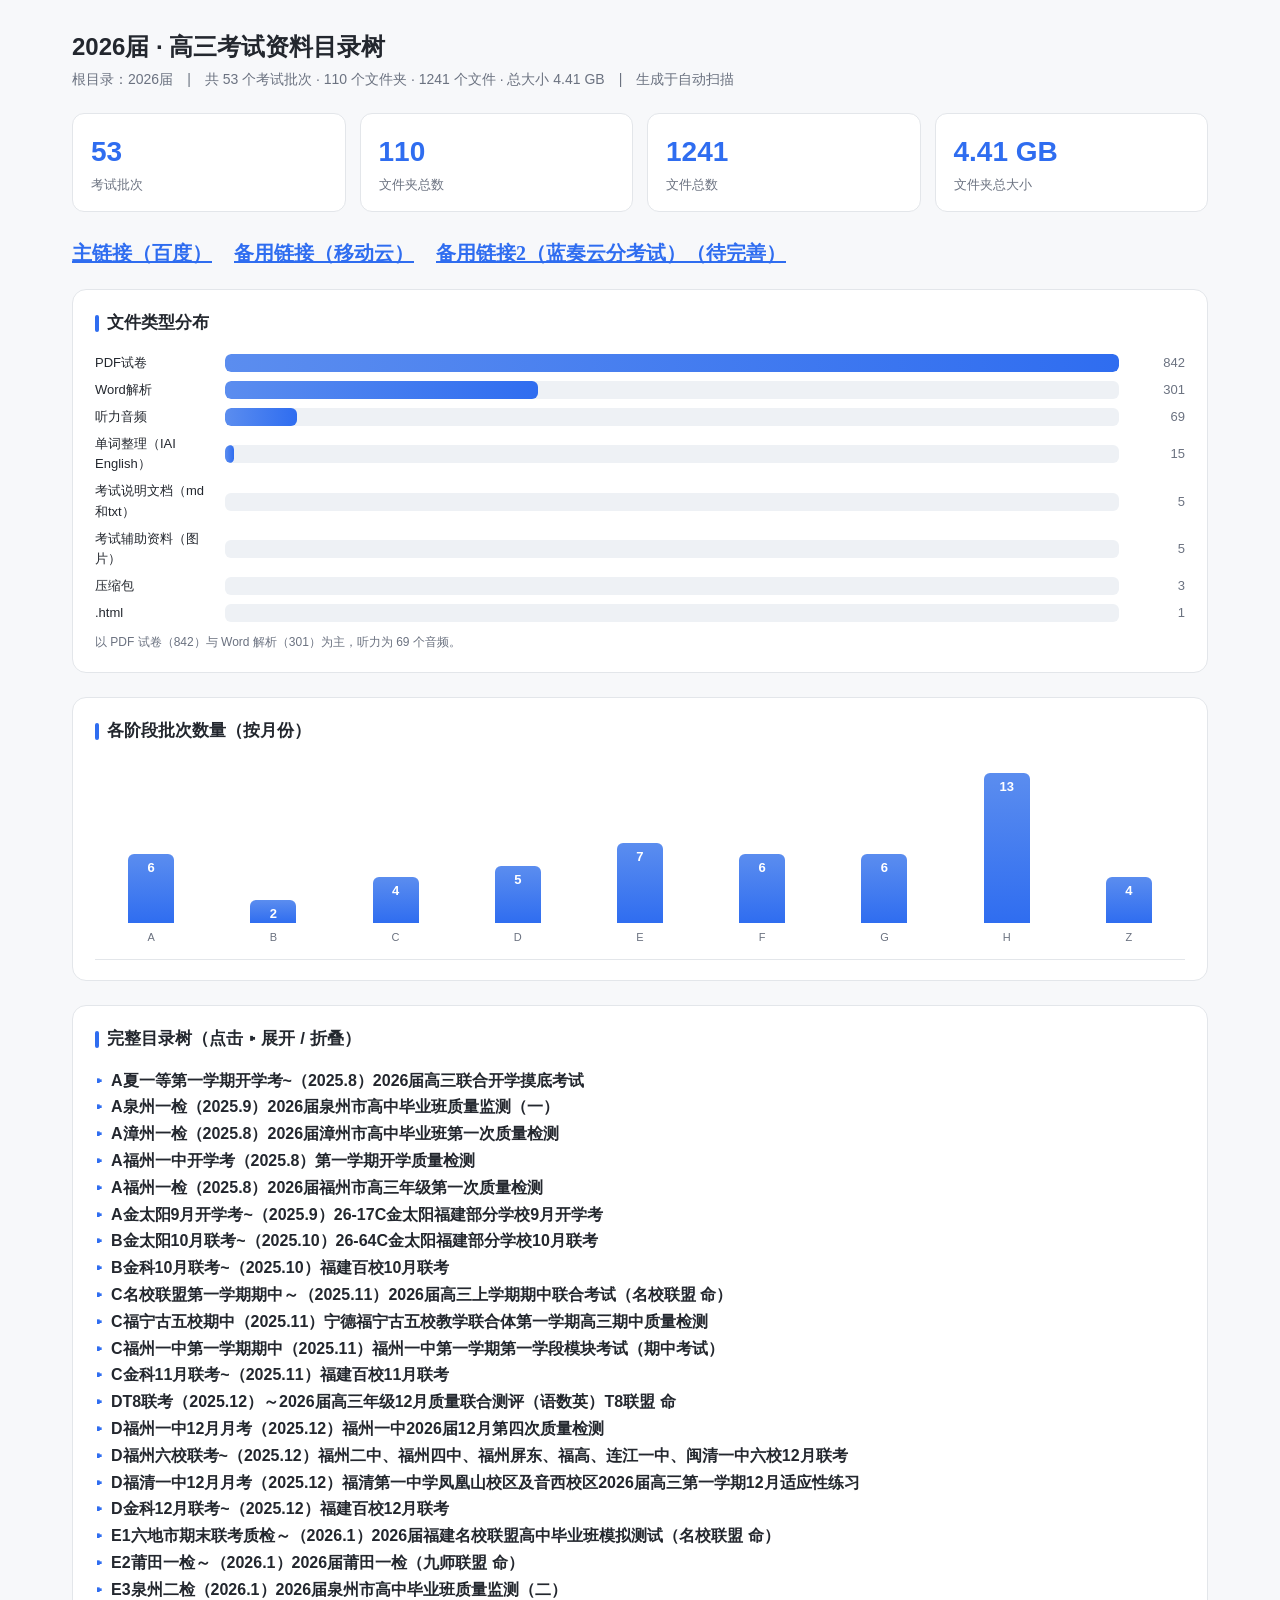
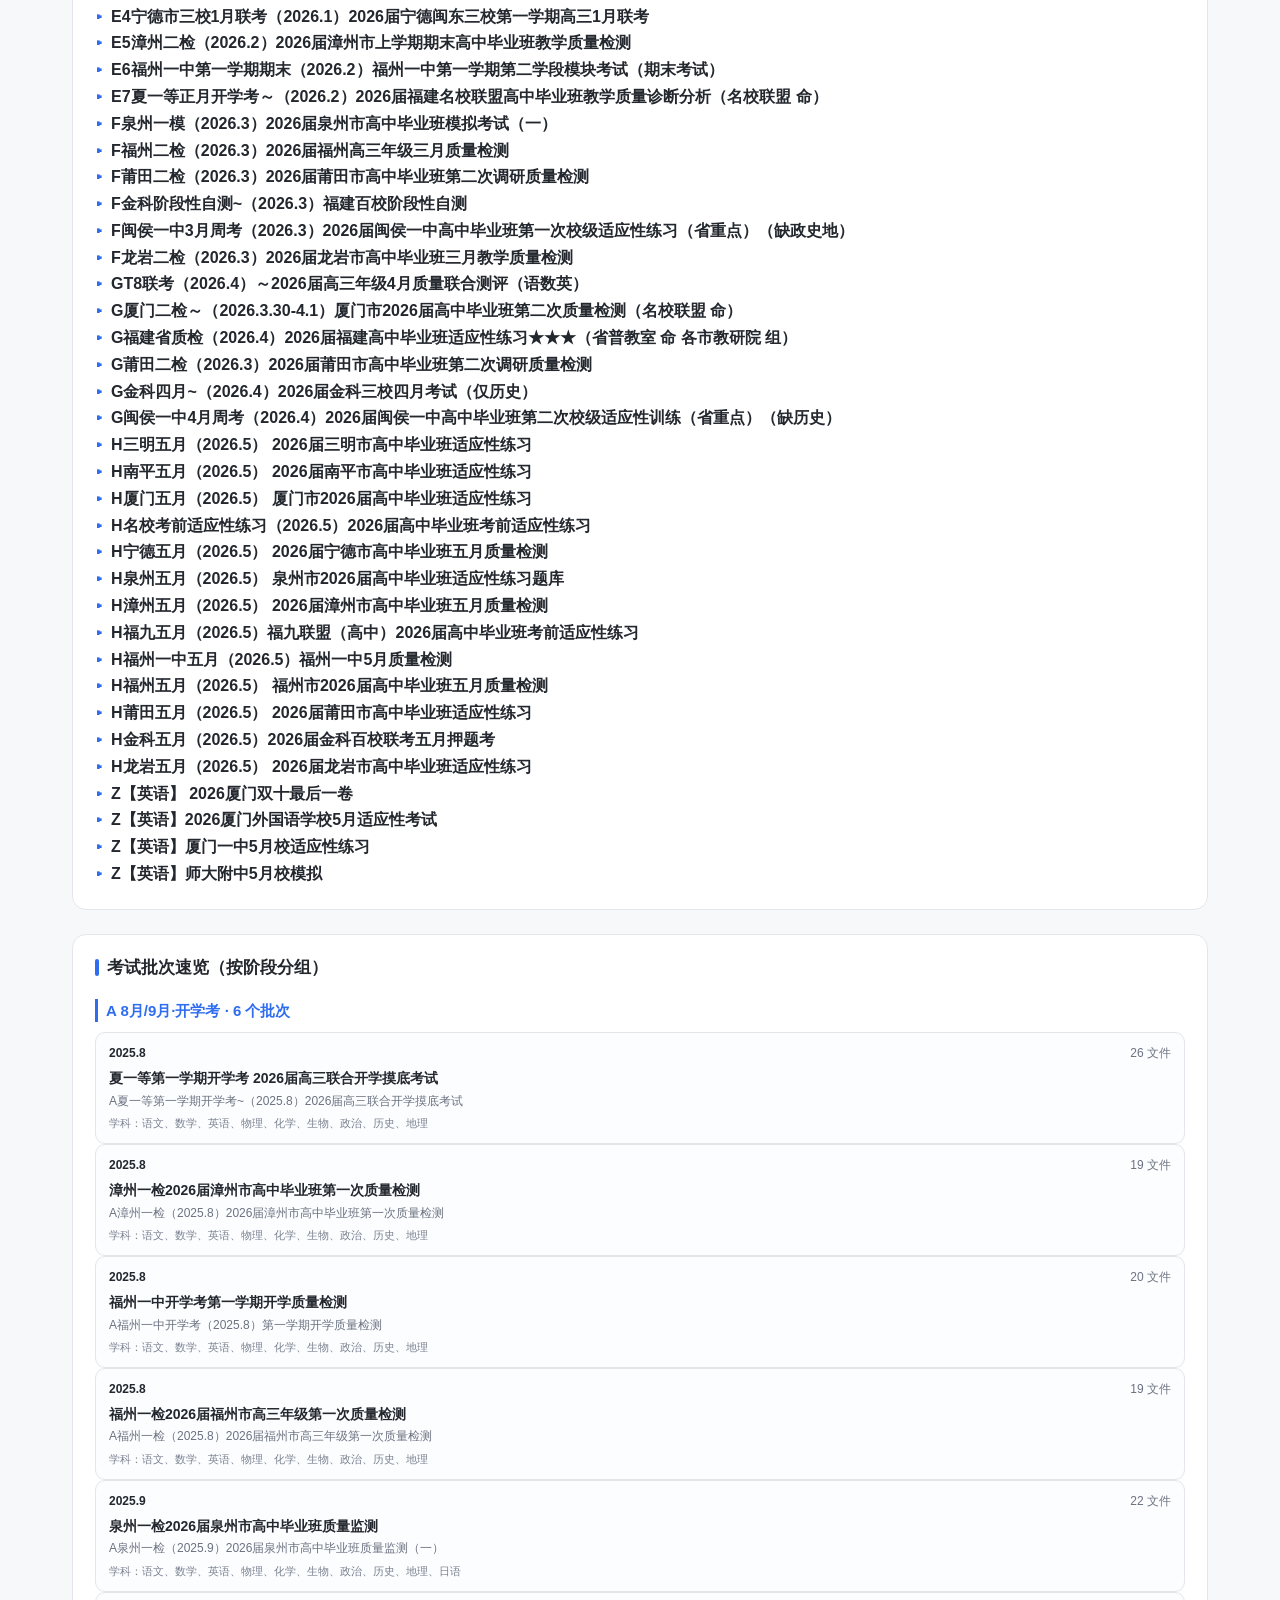
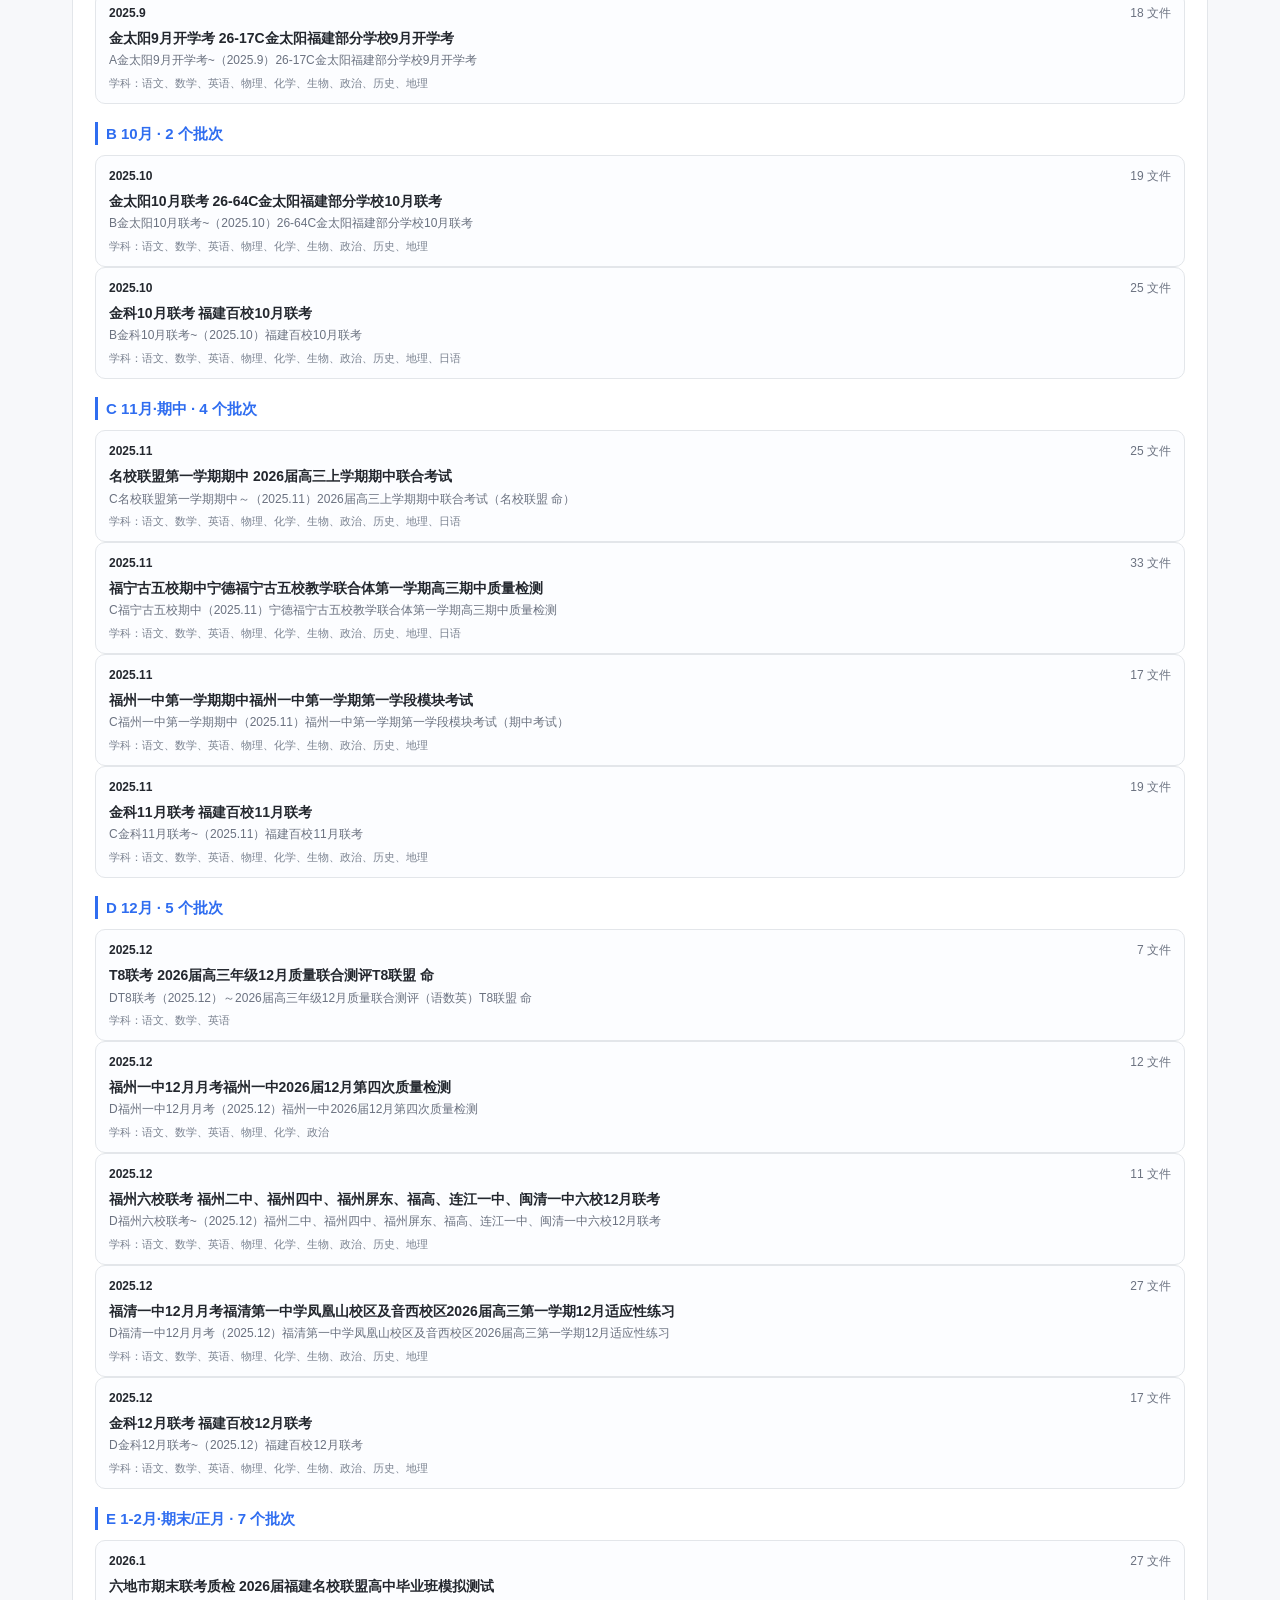
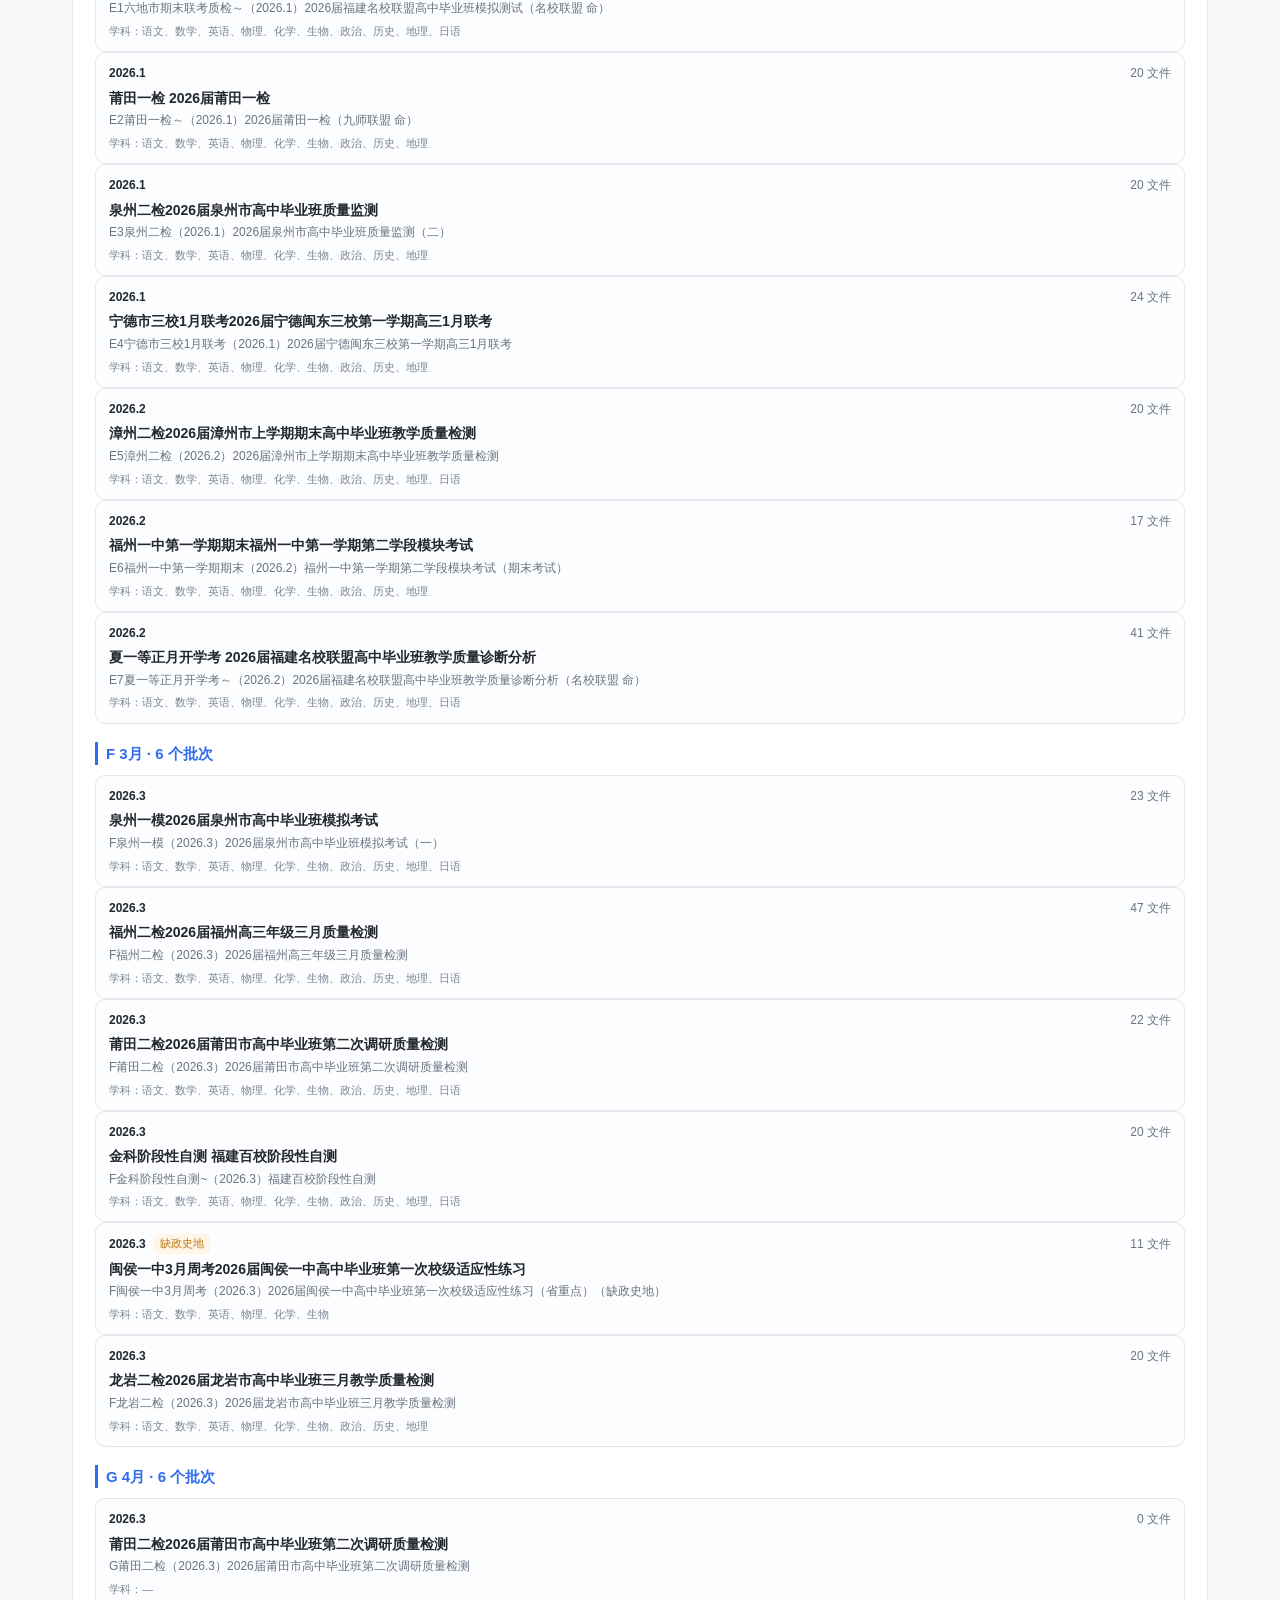
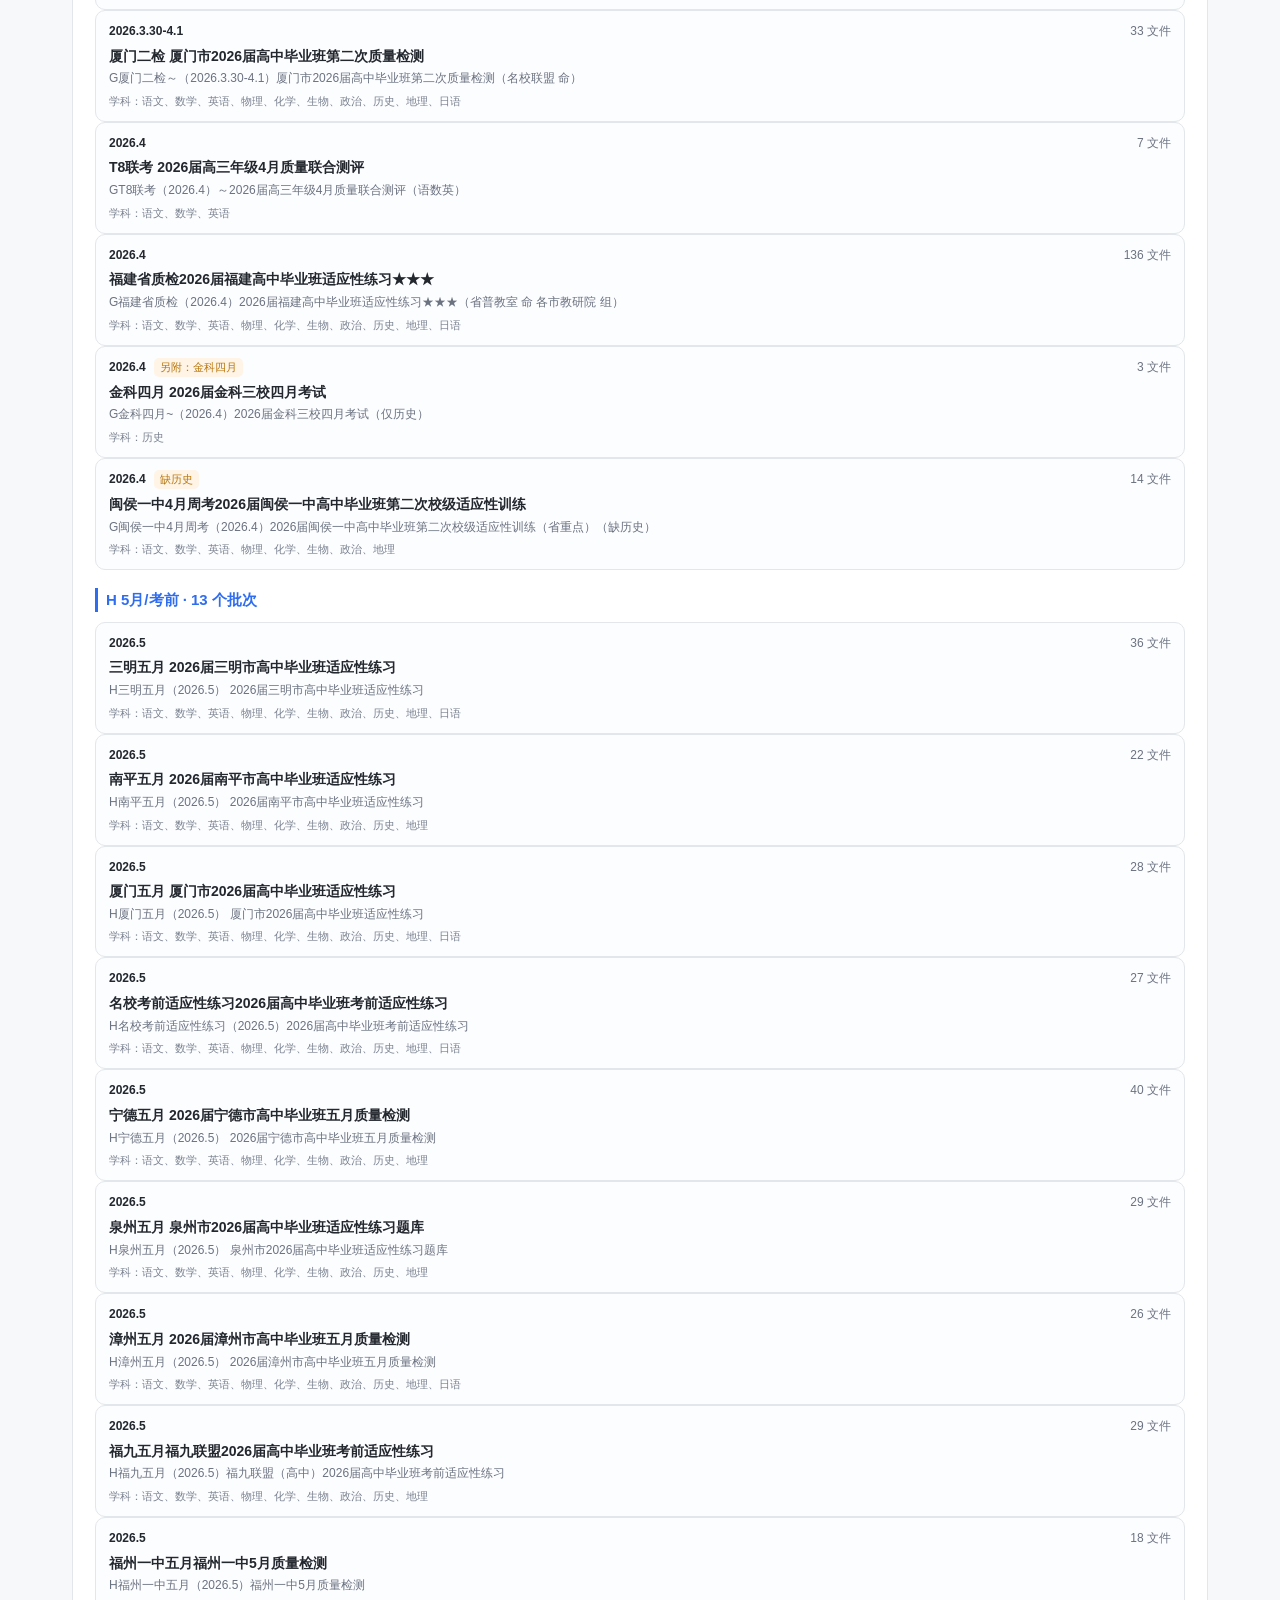
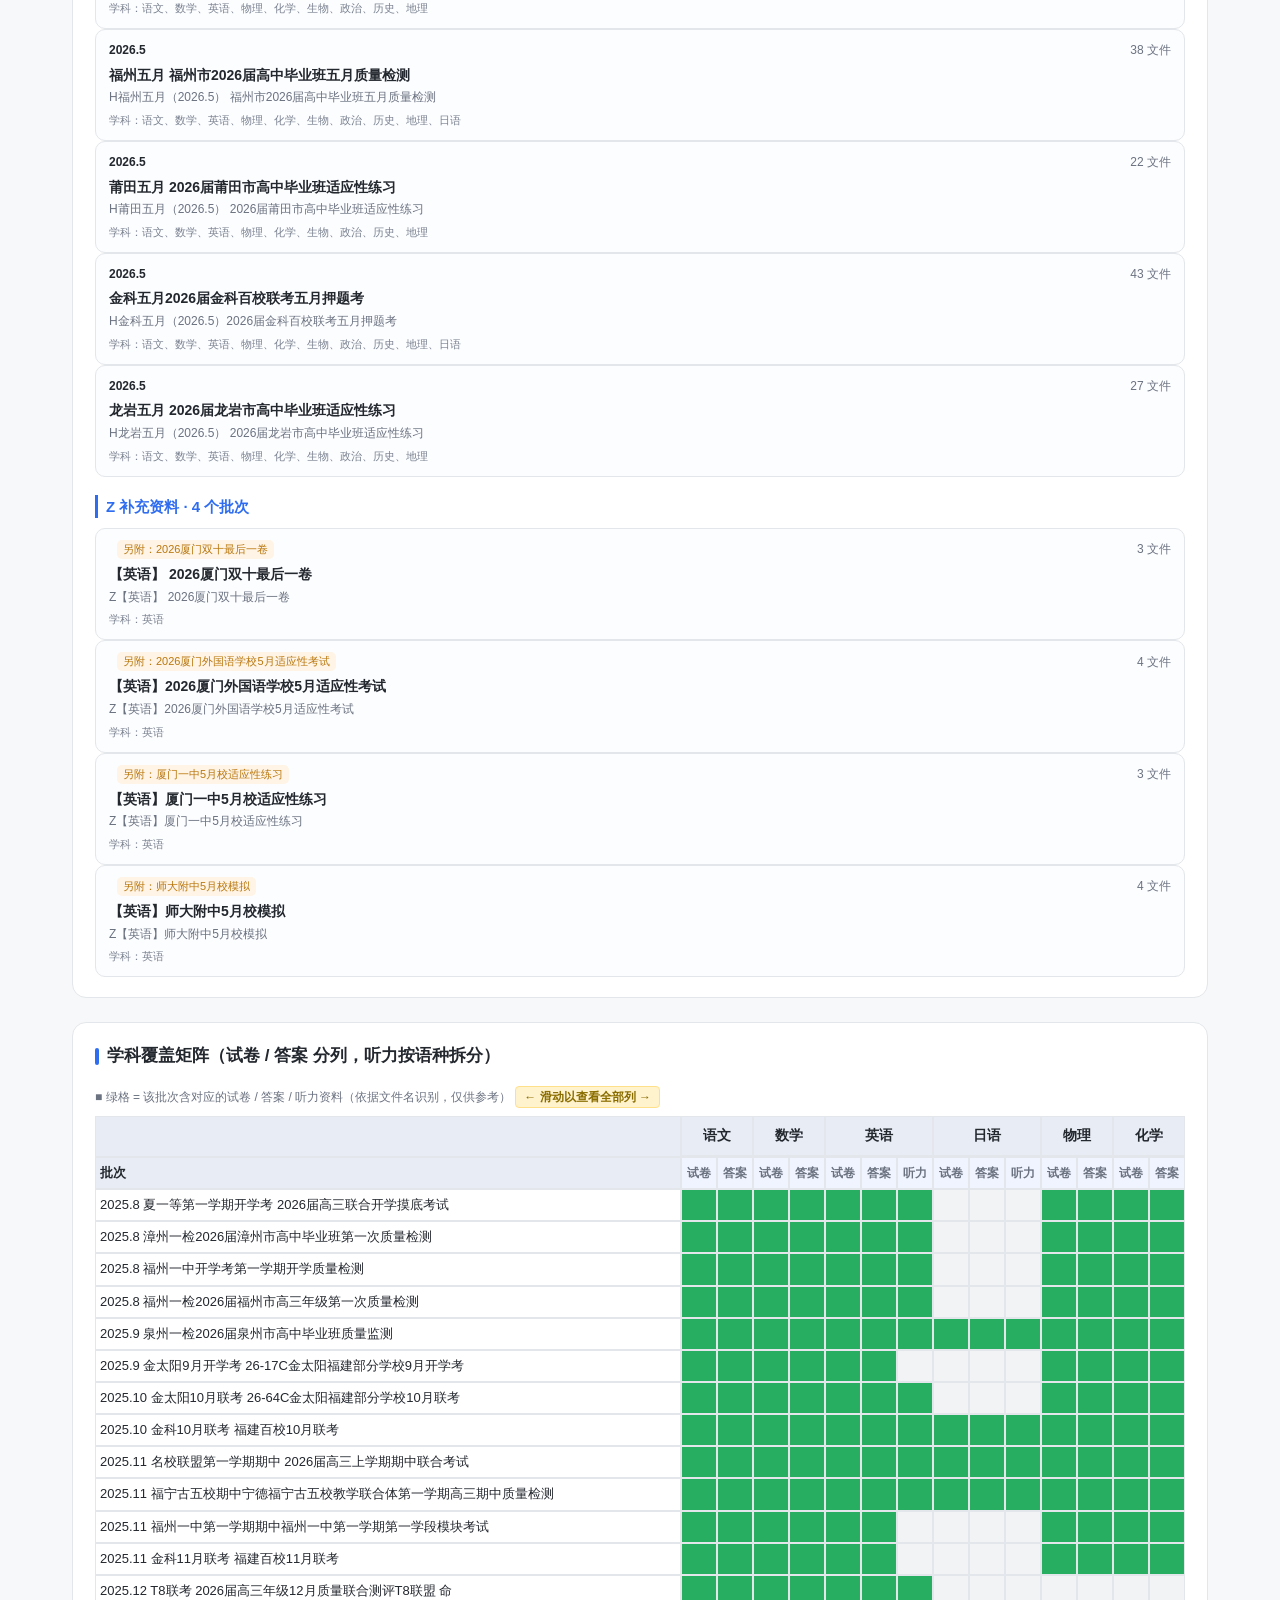
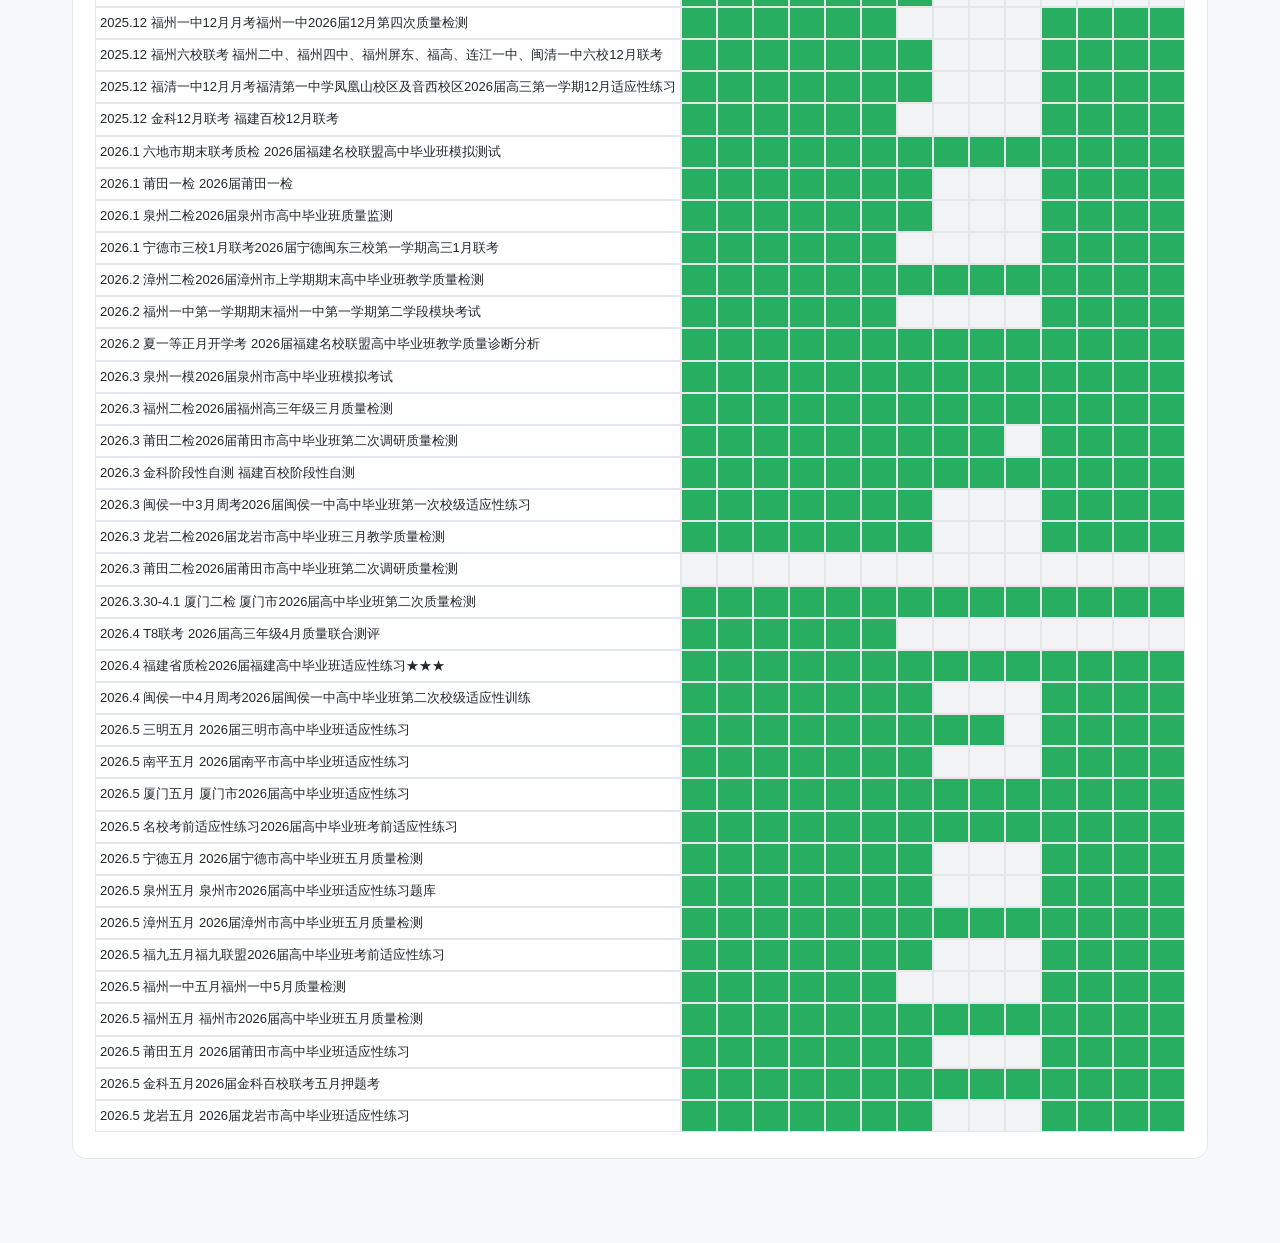
==== index.html @ 56611ae0 "Add files via upload" ====
<!DOCTYPE html><html lang="zh-CN"><head><meta charset="utf-8"><meta name="viewport" content="width=device-width, initial-scale=1"><title>2026届 考试资料目录树 · 可视化</title><style>
:root{--bg:#f7f8fa;--card:#fff;--line:#e3e6ea;--ink:#23272e;--sub:#6b7280;--accent:#2f6df0;--green:#27ae60;--gray:#d8dce1;}
*{box-sizing:border-box}
body{margin:0;font-family:-apple-system,"Segoe UI","Microsoft YaHei",sans-serif;background:var(--bg);color:var(--ink);line-height:1.55}
.wrap{max-width:1180px;margin:0 auto;padding:28px 22px 60px}
h1{font-size:24px;margin:0 0 4px}
.sub{color:var(--sub);font-size:14px;margin-bottom:22px}
.stats{display:grid;grid-template-columns:repeat(4,1fr);gap:14px;margin-bottom:26px}
.stat{background:var(--card);border:1px solid var(--line);border-radius:12px;padding:16px 18px}
.stat .n{font-size:28px;font-weight:700;color:var(--accent)}
.stat .t{color:var(--sub);font-size:13px;margin-top:2px}
.panel{background:var(--card);border:1px solid var(--line);border-radius:14px;padding:20px 22px;margin-bottom:24px}
.panel h2{font-size:17px;margin:0 0 16px;display:flex;align-items:center;gap:8px}
.panel h2::before{content:"";width:4px;height:17px;background:var(--accent);border-radius:2px}
/* 类型分布 */
.bar-row{display:grid;grid-template-columns:120px 1fr 56px;align-items:center;gap:10px;margin:7px 0;font-size:13px}
.bar-track{background:#eef1f5;border-radius:6px;height:18px;overflow:hidden}
.bar-fill{height:100%;background:linear-gradient(90deg,#5b8def,#2f6df0);border-radius:6px}
.bar-n{color:var(--sub);text-align:right}
/* 阶段柱状图 */
.bars{display:flex;align-items:flex-end;gap:18px;height:200px;padding:10px 4px 0;border-bottom:1px solid var(--line)}
.bar-col{flex:1;display:flex;flex-direction:column;align-items:center;justify-content:flex-end;height:100%}
.bar-col .b{width:60%;max-width:46px;background:linear-gradient(180deg,#5b8def,#2f6df0);border-radius:6px 6px 0 0;color:#fff;font-size:13px;font-weight:700;display:flex;align-items:flex-start;justify-content:center;padding-top:4px}
.bar-col .lab{font-size:11px;color:var(--sub);margin-top:6px;text-align:center;height:30px}
/* 目录树 */
.tree,.tree ul{list-style:none;margin:0;padding-left:18px}
.tree.root{padding-left:0}
.tree li{position:relative;margin:2px 0}
.toggle{cursor:pointer;display:inline-block;width:16px;color:var(--accent);font-weight:700;user-select:none}
.dname{cursor:pointer;font-weight:600}
.fname{color:var(--sub);font-size:13px;word-break:break-all}
.f-pdf .fname{color:#c0392b}
.f-docx .fname{color:#2f6df0}
.f-mp3 .fname,.f-m4a .fname{color:#8e44ad}
.collapsed>ul{display:none}
/* 批次卡片 */
.stage-head{font-weight:700;color:var(--accent);margin:18px 0 10px;font-size:15px;border-left:3px solid var(--accent);padding-left:8px}
.bgrid{display:grid;grid-template-columns:repeat(auto-fill,minmax(230px,1fr));gap:12px}
.bcard{border:1px solid var(--line);border-radius:10px;padding:11px 13px;background:#fcfdff}
.btop{display:flex;align-items:center;gap:8px;font-size:12px;color:var(--sub)}
.btime{font-weight:700;color:var(--ink)}
.bfiles{margin-left:auto}
.note{background:#fff4e5;color:#b9770e;padding:1px 6px;border-radius:5px;font-size:11px}
.blabel{font-weight:600;margin:5px 0 2px;font-size:14px}
/* 移动端（Android/iOS/HarmonyOS）：批次名强制两行显示，桌面端不变 */
.os-mobile .blabel{display:-webkit-box;-webkit-line-clamp:2;-webkit-box-orient:vertical;overflow:hidden;line-height:1.35;max-height:2.7em}
/* 矩阵左侧批次名列同样两行（td 保持表格布局，文字包在 span 内省略） */
.os-mobile table.matrix td.mlabel{white-space:normal}
.os-mobile table.matrix td.mlabel .mltxt{display:-webkit-box;-webkit-line-clamp:2;-webkit-box-orient:vertical;overflow:hidden;line-height:1.3;max-height:2.6em}
.bdesc{font-size:12px;color:var(--sub)}
.bsubj{font-size:11px;color:#7a8290;margin-top:5px}
/* 矩阵 */
.mtable-wrap{overflow-x:auto;padding-bottom:6px}
table.matrix{border-collapse:separate;border-spacing:0;font-size:13px;width:auto;min-width:100%}
table.matrix th,table.matrix td{border:1px solid var(--line);padding:5px 4px;text-align:center}
table.matrix th.subj-name{background:#e8ecf4;font-size:14px;font-weight:700;padding:8px 6px;border-bottom:2px solid var(--line)}
table.matrix th.sub{background:#f0f4ff;font-size:12px;padding:5px 4px;min-width:36px}
/* 左上角两行表头 + 左侧批次列均固定不滑动 */
table.matrix th.mlabel{text-align:left;white-space:nowrap;width:180px;min-width:180px;background:#e8ecf4;position:sticky;left:0;z-index:3}
table.matrix td.mlabel{text-align:left;white-space:nowrap;width:180px;min-width:180px;overflow:hidden;text-overflow:ellipsis;position:sticky;left:0;background:#fff;z-index:1;font-size:13px}
table.matrix td.on,table.matrix td.off{height:22px;min-width:30px}
td.on{background:var(--green)}
td.off{background:#f1f3f5}
.legend{font-size:12px;color:var(--sub);margin-bottom:8px}
.scroll-tip{display:inline-block;background:#fff3cd;color:#8a6d00;border:1px solid #ffe08a;border-radius:4px;padding:1px 8px;font-weight:600;margin-left:4px}
.tip{font-size:12px;color:var(--sub);margin-top:10px}
/* 网盘链接（宋体 小三=15pt） */
.dl-links{font-family:"宋体",SimSun,serif;font-size:15pt;margin:0 0 20px;display:flex;flex-wrap:wrap;gap:22px}
.dl-links a{color:var(--accent);text-decoration:underline;font-weight:600}
.dl-links a:hover{color:#1a4fc4}
@media(max-width:720px){.stats{grid-template-columns:repeat(2,1fr)}.bar-row{grid-template-columns:90px 1fr 48px}}
</style></head><body><div class="wrap"><h1>2026届 · 高三考试资料目录树</h1><div class="sub">根目录：2026届　|　共 53 个考试批次 · 110 个文件夹 · 1241 个文件 · 总大小 4.41 GB　|　生成于自动扫描</div><div class="stats"><div class="stat"><div class="n">53</div><div class="t">考试批次</div></div><div class="stat"><div class="n">110</div><div class="t">文件夹总数</div></div><div class="stat"><div class="n">1241</div><div class="t">文件总数</div></div><div class="stat"><div class="n">4.41 GB</div><div class="t">文件夹总大小</div></div></div><div class="dl-links"><a href="https://pan.baidu.com/s/1MRE5Zsq7VSMIal0HQhIwmQ?pwd=F9lm" target="_blank" rel="noopener">主链接（百度）</a><a href="https://yun.139.com/shareweb/#/w/i/2w2KT5UTBbcbb" target="_blank" rel="noopener">备用链接（移动云）</a><a href="https://docs.qq.com/sheet/DUEhTaU11ZE5heEZO" target="_blank" rel="noopener">备用链接2（蓝奏云分考试）（待完善）</a></div><div class="panel"><h2>文件类型分布</h2><div class="bar-row"><div>PDF试卷</div><div class="bar-track"><div class="bar-fill" style="width:100%"></div></div><div class="bar-n">842</div></div><div class="bar-row"><div>Word解析</div><div class="bar-track"><div class="bar-fill" style="width:35%"></div></div><div class="bar-n">301</div></div><div class="bar-row"><div>听力音频</div><div class="bar-track"><div class="bar-fill" style="width:8%"></div></div><div class="bar-n">69</div></div><div class="bar-row"><div>单词整理（IAI English）</div><div class="bar-track"><div class="bar-fill" style="width:1%"></div></div><div class="bar-n">15</div></div><div class="bar-row"><div>考试说明文档（md和txt）</div><div class="bar-track"><div class="bar-fill" style="width:0%"></div></div><div class="bar-n">5</div></div><div class="bar-row"><div>考试辅助资料（图片）</div><div class="bar-track"><div class="bar-fill" style="width:0%"></div></div><div class="bar-n">5</div></div><div class="bar-row"><div>压缩包</div><div class="bar-track"><div class="bar-fill" style="width:0%"></div></div><div class="bar-n">3</div></div><div class="bar-row"><div>.html</div><div class="bar-track"><div class="bar-fill" style="width:0%"></div></div><div class="bar-n">1</div></div><div class="tip">以 PDF 试卷（842）与 Word 解析（301）为主，听力为 69 个音频。</div></div><div class="panel"><h2>各阶段批次数量（按月份）</h2><div class="bars"><div class="bar-col"><div class="b" style="height:69px">6</div><div class="lab">A</div></div><div class="bar-col"><div class="b" style="height:23px">2</div><div class="lab">B</div></div><div class="bar-col"><div class="b" style="height:46px">4</div><div class="lab">C</div></div><div class="bar-col"><div class="b" style="height:57px">5</div><div class="lab">D</div></div><div class="bar-col"><div class="b" style="height:80px">7</div><div class="lab">E</div></div><div class="bar-col"><div class="b" style="height:69px">6</div><div class="lab">F</div></div><div class="bar-col"><div class="b" style="height:69px">6</div><div class="lab">G</div></div><div class="bar-col"><div class="b" style="height:150px">13</div><div class="lab">H</div></div><div class="bar-col"><div class="b" style="height:46px">4</div><div class="lab">Z</div></div></div></div><div class="panel"><h2>完整目录树（点击 ▸ 展开 / 折叠）</h2><ul class="tree root"><li class="dir collapsed"><span class="toggle" onclick="toggle(this)">▸</span><span class="dname" title="A夏一等第一学期开学考~（2025.8）2026届高三联合开学摸底考试">A夏一等第一学期开学考~（2025.8）2026届高三联合开学摸底考试</span><ul class="tree"><li class="file f-pdf"><span class="fname" title="化学原卷.pdf">化学原卷.pdf</span></li><li class="file f-pdf"><span class="fname" title="化学答案.pdf">化学答案.pdf</span></li><li class="file f-pdf"><span class="fname" title="历史原卷（有水印）.pdf">历史原卷（有水印）.pdf</span></li><li class="file f-pdf"><span class="fname" title="历史答案（有水印）.pdf">历史答案（有水印）.pdf</span></li><li class="file f-pdf"><span class="fname" title="地理原卷（有水印）.pdf">地理原卷（有水印）.pdf</span></li><li class="file f-pdf"><span class="fname" title="地理答案.pdf">地理答案.pdf</span></li><li class="file f-pdf"><span class="fname" title="政治原卷（转文字，有水印）.pdf">政治原卷（转文字，有水印）.pdf</span></li><li class="file f-pdf"><span class="fname" title="政治答案（有水印）.pdf">政治答案（有水印）.pdf</span></li><li class="file f-pdf"><span class="fname" title="数学原卷.pdf">数学原卷.pdf</span></li><li class="file f-pdf"><span class="fname" title="数学答案.pdf">数学答案.pdf</span></li><li class="file f-pdf"><span class="fname" title="物理原卷.pdf">物理原卷.pdf</span></li><li class="file f-pdf"><span class="fname" title="物理答案.pdf">物理答案.pdf</span></li><li class="file f-pdf"><span class="fname" title="生物原卷.pdf">生物原卷.pdf</span></li><li class="file f-pdf"><span class="fname" title="生物答案.pdf">生物答案.pdf</span></li><li class="file f-txt"><span class="fname" title="考试信息.txt">考试信息.txt</span></li><li class="file f-pdf"><span class="fname" title="英语原卷（IAI）.pdf">英语原卷（IAI）.pdf</span></li><li class="file f-mp3"><span class="fname" title="英语听力.mp3">英语听力.mp3</span></li><li class="file f-pdf"><span class="fname" title="英语答案.pdf">英语答案.pdf</span></li><li class="file f-pdf"><span class="fname" title="英语答案（IAI）.pdf">英语答案（IAI）.pdf</span></li><li class="dir collapsed"><span class="toggle" onclick="toggle(this)">▸</span><span class="dname" title="英语词汇整理（IAI）">英语词汇整理（IAI）</span><ul class="tree"><li class="file f-xlsx"><span class="fname" title="全国名校联盟2026届高三联合开学摸底考试高三英语试题_北师大.xlsx">全国名校联盟2026届高三联合开学摸底考试高三英语试题_北师大.xlsx</span></li><li class="file f-xlsx"><span class="fname" title="全国名校联盟2026届高三联合开学摸底考试高三英语试题_外研版.xlsx">全国名校联盟2026届高三联合开学摸底考试高三英语试题_外研版.xlsx</span></li><li class="file f-xlsx"><span class="fname" title="全国名校联盟2026届高三联合开学摸底考试高三英语试题_新人教.xlsx">全国名校联盟2026届高三联合开学摸底考试高三英语试题_新人教.xlsx</span></li><li class="file f-xlsx"><span class="fname" title="全国名校联盟2026届高三联合开学摸底考试高三英语试题_新课标.xlsx">全国名校联盟2026届高三联合开学摸底考试高三英语试题_新课标.xlsx</span></li><li class="file f-xlsx"><span class="fname" title="全国名校联盟2026届高三联合开学摸底考试高三英语试题_译林.xlsx">全国名校联盟2026届高三联合开学摸底考试高三英语试题_译林.xlsx</span></li></ul></li><li class="file f-pdf"><span class="fname" title="语文原卷（拍照）.pdf">语文原卷（拍照）.pdf</span></li><li class="file f-pdf"><span class="fname" title="语文答案（有水印）.pdf">语文答案（有水印）.pdf</span></li></ul></li><li class="dir collapsed"><span class="toggle" onclick="toggle(this)">▸</span><span class="dname" title="A泉州一检（2025.9）2026届泉州市高中毕业班质量监测（一）">A泉州一检（2025.9）2026届泉州市高中毕业班质量监测（一）</span><ul class="tree"><li class="file f-pdf"><span class="fname" title="（化学答案）2026届泉州市高中毕业班质量监测（一）.pdf">（化学答案）2026届泉州市高中毕业班质量监测（一）.pdf</span></li><li class="file f-pdf"><span class="fname" title="（化学试题）2026届泉州市高中毕业班质量监测（一）.pdf">（化学试题）2026届泉州市高中毕业班质量监测（一）.pdf</span></li><li class="file f-pdf"><span class="fname" title="（历史答案）2026届泉州市高中毕业班质量监测（一）.pdf">（历史答案）2026届泉州市高中毕业班质量监测（一）.pdf</span></li><li class="file f-pdf"><span class="fname" title="（历史试题）2026届泉州市高中毕业班质量监测（一）.pdf">（历史试题）2026届泉州市高中毕业班质量监测（一）.pdf</span></li><li class="file f-pdf"><span class="fname" title="（地理答案）2026届泉州市高中毕业班质量监测（一）.pdf">（地理答案）2026届泉州市高中毕业班质量监测（一）.pdf</span></li><li class="file f-pdf"><span class="fname" title="（地理试题）2026届泉州市高中毕业班质量监测（一）.pdf">（地理试题）2026届泉州市高中毕业班质量监测（一）.pdf</span></li><li class="file f-pdf"><span class="fname" title="（政治原卷）2026届泉州市高中毕业班质量监测（一）.pdf">（政治原卷）2026届泉州市高中毕业班质量监测（一）.pdf</span></li><li class="file f-pdf"><span class="fname" title="（政治答案）2026届泉州市高中毕业班质量监测（一）.pdf">（政治答案）2026届泉州市高中毕业班质量监测（一）.pdf</span></li><li class="file f-pdf"><span class="fname" title="（数学原卷）2026届泉州市高中年级质量监测（一）.pdf">（数学原卷）2026届泉州市高中年级质量监测（一）.pdf</span></li><li class="file f-pdf"><span class="fname" title="（数学答案）2026届泉州市高中毕业班质量监测（一）.pdf">（数学答案）2026届泉州市高中毕业班质量监测（一）.pdf</span></li><li class="file f-mp3"><span class="fname" title="（日语听力）2026届泉州市高中毕业班质量监测（一）.mp3">（日语听力）2026届泉州市高中毕业班质量监测（一）.mp3</span></li><li class="file f-pdf"><span class="fname" title="（日语答案）2026届泉州市高中毕业班质量监测（一）.pdf">（日语答案）2026届泉州市高中毕业班质量监测（一）.pdf</span></li><li class="file f-pdf"><span class="fname" title="（日语试题）2026届泉州市高中毕业班质量监测（一）.pdf">（日语试题）2026届泉州市高中毕业班质量监测（一）.pdf</span></li><li class="file f-pdf"><span class="fname" title="（物理原卷）2026届泉州市高中毕业班质量监测（一）.pdf">（物理原卷）2026届泉州市高中毕业班质量监测（一）.pdf</span></li><li class="file f-pdf"><span class="fname" title="（物理答案）2026届泉州市高中毕业班质量监测（一）.pdf">（物理答案）2026届泉州市高中毕业班质量监测（一）.pdf</span></li><li class="file f-pdf"><span class="fname" title="（生物答案）2026届泉州市高中毕业班质量监测（一）.pdf">（生物答案）2026届泉州市高中毕业班质量监测（一）.pdf</span></li><li class="file f-pdf"><span class="fname" title="（生物试题）2026届泉州市高中毕业班质量监测（一）.pdf">（生物试题）2026届泉州市高中毕业班质量监测（一）.pdf</span></li><li class="file f-pdf"><span class="fname" title="（英语原卷）2026届泉州市高中毕业班质量监测（一）.pdf">（英语原卷）2026届泉州市高中毕业班质量监测（一）.pdf</span></li><li class="file f-mp3"><span class="fname" title="（英语听力）2026届泉州市高中毕业班质量监测（一）.mp3">（英语听力）2026届泉州市高中毕业班质量监测（一）.mp3</span></li><li class="file f-pdf"><span class="fname" title="（英语答案）2026届泉州市高中毕业班质量监测（一）.pdf">（英语答案）2026届泉州市高中毕业班质量监测（一）.pdf</span></li><li class="file f-pdf"><span class="fname" title="（语文原卷）2026届泉州市高中毕业班质量监测（一）.pdf">（语文原卷）2026届泉州市高中毕业班质量监测（一）.pdf</span></li><li class="file f-pdf"><span class="fname" title="（语文答案）2026届泉州市高中毕业班质量监测（一）.pdf">（语文答案）2026届泉州市高中毕业班质量监测（一）.pdf</span></li></ul></li><li class="dir collapsed"><span class="toggle" onclick="toggle(this)">▸</span><span class="dname" title="A漳州一检（2025.8）2026届漳州市高中毕业班第一次质量检测">A漳州一检（2025.8）2026届漳州市高中毕业班第一次质量检测</span><ul class="tree"><li class="dir collapsed"><span class="toggle" onclick="toggle(this)">▸</span><span class="dname" title="化学试题答案 福建省漳州市2025-2026学年高三上学期第一次教学质量检测">化学试题答案 福建省漳州市2025-2026学年高三上学期第一次教学质量检测</span><ul class="tree"><li class="file f-pdf"><span class="fname" title="2026届福建省漳州市高三上学期第一次质检（开学）化学试题.pdf">2026届福建省漳州市高三上学期第一次质检（开学）化学试题.pdf</span></li><li class="file f-pdf"><span class="fname" title="化学参考答案.pdf">化学参考答案.pdf</span></li></ul></li><li class="dir collapsed"><span class="toggle" onclick="toggle(this)">▸</span><span class="dname" title="历史试题答案福建省漳州市2025-2026学年高三上学期第一次教学质量检测">历史试题答案福建省漳州市2025-2026学年高三上学期第一次教学质量检测</span><ul class="tree"><li class="file f-pdf"><span class="fname" title="福建省漳州市2025-2026学年高三上学期第一次教学质量检测历史试题.pdf">福建省漳州市2025-2026学年高三上学期第一次教学质量检测历史试题.pdf</span></li><li class="file f-docx"><span class="fname" title="福建省漳州市2025-2026学年高三上学期第一次教学质量检测历史试题参考答案.docx">福建省漳州市2025-2026学年高三上学期第一次教学质量检测历史试题参考答案.docx</span></li></ul></li><li class="dir collapsed"><span class="toggle" onclick="toggle(this)">▸</span><span class="dname" title="地理试题答案 福建省漳州市2025-2026学年高三上学期第一次质检（开学）">地理试题答案 福建省漳州市2025-2026学年高三上学期第一次质检（开学）</span><ul class="tree"><li class="file f-pdf"><span class="fname" title="2026届福建省漳州市高三上学期第一次质检（开学）地理试题.pdf">2026届福建省漳州市高三上学期第一次质检（开学）地理试题.pdf</span></li><li class="file f-docx"><span class="fname" title="地理答案福建漳州市高三毕业班8月开学质量检测.docx">地理答案福建漳州市高三毕业班8月开学质量检测.docx</span></li></ul></li><li class="dir collapsed"><span class="toggle" onclick="toggle(this)">▸</span><span class="dname" title="政治试题答案福建省漳州市2025-2026学年高三上学期第一次教学质量检测">政治试题答案福建省漳州市2025-2026学年高三上学期第一次教学质量检测</span><ul class="tree"><li class="file f-docx"><span class="fname" title="漳州一检思想政治参考答案.docx">漳州一检思想政治参考答案.docx</span></li><li class="file f-pdf"><span class="fname" title="漳州一检政治参考答案.pdf">漳州一检政治参考答案.pdf</span></li><li class="file f-docx"><span class="fname" title="福建省漳州市2025-2026学年高三上学期第一次教学质量检测政治试题.docx">福建省漳州市2025-2026学年高三上学期第一次教学质量检测政治试题.docx</span></li></ul></li><li class="file f-pdf"><span class="fname" title="数学试题答案福建省漳州市2026届高三第一次教学质量检测.pdf">数学试题答案福建省漳州市2026届高三第一次教学质量检测.pdf</span></li><li class="dir collapsed"><span class="toggle" onclick="toggle(this)">▸</span><span class="dname" title="物理试题答案">物理试题答案</span><ul class="tree"><li class="file f-pdf"><span class="fname" title="物理答案-2026届漳州一检.pdf">物理答案-2026届漳州一检.pdf</span></li><li class="file f-pdf"><span class="fname" title="物理试题2026届福建省漳州市高三上学期毕业班第一次教学质量检测.pdf">物理试题2026届福建省漳州市高三上学期毕业班第一次教学质量检测.pdf</span></li></ul></li><li class="dir collapsed"><span class="toggle" onclick="toggle(this)">▸</span><span class="dname" title="生物试题答案 2026届漳州市高三第一次教学质量检测">生物试题答案 2026届漳州市高三第一次教学质量检测</span><ul class="tree"><li class="file f-pdf"><span class="fname" title="漳州一检生物参考答案.pdf">漳州一检生物参考答案.pdf</span></li><li class="file f-pdf"><span class="fname" title="福建省漳州市2025-2026学年高三上学期第一次教学质量检测生物试题.pdf">福建省漳州市2025-2026学年高三上学期第一次教学质量检测生物试题.pdf</span></li></ul></li><li class="dir collapsed"><span class="toggle" onclick="toggle(this)">▸</span><span class="dname" title="英语听力试题答案 2026届漳州市高三第一次教学质量检测">英语听力试题答案 2026届漳州市高三第一次教学质量检测</span><ul class="tree"><li class="file f-pdf"><span class="fname" title="漳州市2026届一质检英语参考答案.pdf">漳州市2026届一质检英语参考答案.pdf</span></li><li class="file f-mp3"><span class="fname" title="漳州市2026届高三毕业班第一次质量检测英语听力.mp3">漳州市2026届高三毕业班第一次质量检测英语听力.mp3</span></li><li class="file f-pdf"><span class="fname" title="福建省漳州市2025-2026学年高三上学期第一次教学质量检测英语试题.pdf">福建省漳州市2025-2026学年高三上学期第一次教学质量检测英语试题.pdf</span></li></ul></li><li class="dir collapsed"><span class="toggle" onclick="toggle(this)">▸</span><span class="dname" title="语文试题答案福建省漳州市2025-2026学年高三上学期第一次教学质量检测">语文试题答案福建省漳州市2025-2026学年高三上学期第一次教学质量检测</span><ul class="tree"><li class="file f-pdf"><span class="fname" title="2026届福建省漳州市高中毕业班第一次教学质量检测语文试题.pdf">2026届福建省漳州市高中毕业班第一次教学质量检测语文试题.pdf</span></li><li class="file f-docx"><span class="fname" title="2026届福建省漳州市高中毕业班第一次教学质量检测语文试题参考答案.docx">2026届福建省漳州市高中毕业班第一次教学质量检测语文试题参考答案.docx</span></li></ul></li></ul></li><li class="dir collapsed"><span class="toggle" onclick="toggle(this)">▸</span><span class="dname" title="A福州一中开学考（2025.8）第一学期开学质量检测">A福州一中开学考（2025.8）第一学期开学质量检测</span><ul class="tree"><li class="file f-docx"><span class="fname" title="化学试卷（原卷版）福州第一中学2026届高三上学期开学质量检测.docx">化学试卷（原卷版）福州第一中学2026届高三上学期开学质量检测.docx</span></li><li class="file f-docx"><span class="fname" title="化学试卷（解析版）福州第一中学2026届高三上学期开学质量检测.docx">化学试卷（解析版）福州第一中学2026届高三上学期开学质量检测.docx</span></li><li class="file f-docx"><span class="fname" title="历史试题（原卷版）福州第一中学2026届高三上学期开学质量检测.docx">历史试题（原卷版）福州第一中学2026届高三上学期开学质量检测.docx</span></li><li class="file f-docx"><span class="fname" title="历史试题（解析版）福州第一中学2026届高三上学期开学质量检测.docx">历史试题（解析版）福州第一中学2026届高三上学期开学质量检测.docx</span></li><li class="file f-docx"><span class="fname" title="地理试题（原卷版）福州第一中学2026届高三上学期开学质量检测.docx">地理试题（原卷版）福州第一中学2026届高三上学期开学质量检测.docx</span></li><li class="file f-docx"><span class="fname" title="地理试题（解析版）福州第一中学2026届高三上学期开学质量检测.docx">地理试题（解析版）福州第一中学2026届高三上学期开学质量检测.docx</span></li><li class="file f-docx"><span class="fname" title="政治试题（原卷版）福州第一中学2026届高三上学期开学质量检测.docx">政治试题（原卷版）福州第一中学2026届高三上学期开学质量检测.docx</span></li><li class="file f-docx"><span class="fname" title="政治试题（解析版）福州第一中学2026届高三上学期开学质量检测.docx">政治试题（解析版）福州第一中学2026届高三上学期开学质量检测.docx</span></li><li class="file f-docx"><span class="fname" title="数学试题（原卷版）福州第一中学2026届高三上学期开学质量检测.docx">数学试题（原卷版）福州第一中学2026届高三上学期开学质量检测.docx</span></li><li class="file f-docx"><span class="fname" title="数学试题（解析版）福州第一中学2026届高三上学期开学质量检测.docx">数学试题（解析版）福州第一中学2026届高三上学期开学质量检测.docx</span></li><li class="file f-docx"><span class="fname" title="物理试卷（原卷版）福州第一中学2026届高三上学期开学质量检测.docx">物理试卷（原卷版）福州第一中学2026届高三上学期开学质量检测.docx</span></li><li class="file f-docx"><span class="fname" title="物理试卷（解析版）福州第一中学2026届高三上学期开学质量检测.docx">物理试卷（解析版）福州第一中学2026届高三上学期开学质量检测.docx</span></li><li class="file f-docx"><span class="fname" title="生物试题（原卷版）福州第一中学2026届高三上学期开学质量检测.docx">生物试题（原卷版）福州第一中学2026届高三上学期开学质量检测.docx</span></li><li class="file f-docx"><span class="fname" title="生物试题（解析版）福州第一中学2026届高三上学期开学质量检测.docx">生物试题（解析版）福州第一中学2026届高三上学期开学质量检测.docx</span></li><li class="file f-docx"><span class="fname" title="英语听力原文福州第一中学2026届高三上学期开学质量检测.docx">英语听力原文福州第一中学2026届高三上学期开学质量检测.docx</span></li><li class="file f-mp3"><span class="fname" title="英语听力福州市第一中学2026届高三第一学期开学质量检测.mp3">英语听力福州市第一中学2026届高三第一学期开学质量检测.mp3</span></li><li class="file f-docx"><span class="fname" title="英语试题（原卷版）福州第一中学2026届高三上学期开学质量检测.docx">英语试题（原卷版）福州第一中学2026届高三上学期开学质量检测.docx</span></li><li class="file f-docx"><span class="fname" title="英语试题（解析版）福州第一中学2026届高三上学期开学质量检测.docx">英语试题（解析版）福州第一中学2026届高三上学期开学质量检测.docx</span></li><li class="file f-docx"><span class="fname" title="语文试题（原卷版）福州第一中学2026届高三上学期开学质量检测.docx">语文试题（原卷版）福州第一中学2026届高三上学期开学质量检测.docx</span></li><li class="file f-docx"><span class="fname" title="语文试题（解析版）福州第一中学2026届高三上学期开学质量检测.docx">语文试题（解析版）福州第一中学2026届高三上学期开学质量检测.docx</span></li></ul></li><li class="dir collapsed"><span class="toggle" onclick="toggle(this)">▸</span><span class="dname" title="A福州一检（2025.8）2026届福州市高三年级第一次质量检测">A福州一检（2025.8）2026届福州市高三年级第一次质量检测</span><ul class="tree"><li class="file f-pdf"><span class="fname" title="（化学原卷）2025-2026学年福州市高三年级第一次质量检测.pdf">（化学原卷）2025-2026学年福州市高三年级第一次质量检测.pdf</span></li><li class="file f-pdf"><span class="fname" title="（化学答案）2025-2026学年福州市高三年级第一次质量检测.pdf">（化学答案）2025-2026学年福州市高三年级第一次质量检测.pdf</span></li><li class="file f-pdf"><span class="fname" title="（历史原卷）2025-2026学年福州市高三年级第一次质量检测.pdf">（历史原卷）2025-2026学年福州市高三年级第一次质量检测.pdf</span></li><li class="file f-pdf"><span class="fname" title="（历史答案）2025-2026学年福州市高三年级第一次质量检测.pdf">（历史答案）2025-2026学年福州市高三年级第一次质量检测.pdf</span></li><li class="file f-pdf"><span class="fname" title="（地理原卷）2025-2026学年福州市高三年级第一次质量检测.pdf">（地理原卷）2025-2026学年福州市高三年级第一次质量检测.pdf</span></li><li class="file f-docx"><span class="fname" title="（地理答案）2025-2026学年福州市高三年级第一次质量检测.docx">（地理答案）2025-2026学年福州市高三年级第一次质量检测.docx</span></li><li class="file f-pdf"><span class="fname" title="（思想政治原卷）2025-2026学年福州市高三年级第一次质量检测.pdf">（思想政治原卷）2025-2026学年福州市高三年级第一次质量检测.pdf</span></li><li class="file f-pdf"><span class="fname" title="（思想政治答案）2025-2026学年福州市高三年级第一次质量检测.pdf">（思想政治答案）2025-2026学年福州市高三年级第一次质量检测.pdf</span></li><li class="file f-pdf"><span class="fname" title="（数学原卷）2025-2026学年福州市高三年级第一次质量检测.pdf">（数学原卷）2025-2026学年福州市高三年级第一次质量检测.pdf</span></li><li class="file f-pdf"><span class="fname" title="（数学答案）2025-2026学年福州市高三年级第一次质量检测 .pdf">（数学答案）2025-2026学年福州市高三年级第一次质量检测 .pdf</span></li><li class="file f-pdf"><span class="fname" title="（物理原卷）2025-2026学年福州市高三年级第一次质量检测.pdf">（物理原卷）2025-2026学年福州市高三年级第一次质量检测.pdf</span></li><li class="file f-pdf"><span class="fname" title="（物理答案）2025-2026学年福州市高三年级第一次质量检测.pdf">（物理答案）2025-2026学年福州市高三年级第一次质量检测.pdf</span></li><li class="file f-pdf"><span class="fname" title="（生物原卷）2025-2026学年福州市高三年级第一次质量检测.pdf">（生物原卷）2025-2026学年福州市高三年级第一次质量检测.pdf</span></li><li class="file f-docx"><span class="fname" title="（生物答案）2025-2026学年福州市高三年级第一次质量检测.docx">（生物答案）2025-2026学年福州市高三年级第一次质量检测.docx</span></li><li class="file f-pdf"><span class="fname" title="（英语原卷）PDF_2025-2026福州市高三年级第一次质量检测.pdf">（英语原卷）PDF_2025-2026福州市高三年级第一次质量检测.pdf</span></li><li class="file f-mp3"><span class="fname" title="（英语听力）2025-2026学年福州市高三年级第一次质量检测.mp3">（英语听力）2025-2026学年福州市高三年级第一次质量检测.mp3</span></li><li class="file f-docx"><span class="fname" title="（英语答案）2025-2026学年福州市高三年级第一次质量检测.docx">（英语答案）2025-2026学年福州市高三年级第一次质量检测.docx</span></li><li class="file f-pdf"><span class="fname" title="（语文原卷）2025-2026学年福州市高三年级第一次质量检测.pdf">（语文原卷）2025-2026学年福州市高三年级第一次质量检测.pdf</span></li><li class="file f-pdf"><span class="fname" title="（语文答案）2025-2026学年福州市高三年级第一次质量检测.pdf">（语文答案）2025-2026学年福州市高三年级第一次质量检测.pdf</span></li></ul></li><li class="dir collapsed"><span class="toggle" onclick="toggle(this)">▸</span><span class="dname" title="A金太阳9月开学考~（2025.9）26-17C金太阳福建部分学校9月开学考">A金太阳9月开学考~（2025.9）26-17C金太阳福建部分学校9月开学考</span><ul class="tree"><li class="file f-pdf"><span class="fname" title="福建省金太阳2026届高三9月开学联考（26-17C）化学.pdf">福建省金太阳2026届高三9月开学联考（26-17C）化学.pdf</span></li><li class="file f-pdf"><span class="fname" title="福建省金太阳2026届高三9月开学联考（26-17C）化学答案.pdf">福建省金太阳2026届高三9月开学联考（26-17C）化学答案.pdf</span></li><li class="file f-pdf"><span class="fname" title="福建省金太阳2026届高三9月开学联考（26-17C）历史.pdf">福建省金太阳2026届高三9月开学联考（26-17C）历史.pdf</span></li><li class="file f-pdf"><span class="fname" title="福建省金太阳2026届高三9月开学联考（26-17C）历史答案.pdf">福建省金太阳2026届高三9月开学联考（26-17C）历史答案.pdf</span></li><li class="file f-pdf"><span class="fname" title="福建省金太阳2026届高三9月开学联考（26-17C）地理.pdf">福建省金太阳2026届高三9月开学联考（26-17C）地理.pdf</span></li><li class="file f-pdf"><span class="fname" title="福建省金太阳2026届高三9月开学联考（26-17C）地理答案.pdf">福建省金太阳2026届高三9月开学联考（26-17C）地理答案.pdf</span></li><li class="file f-pdf"><span class="fname" title="福建省金太阳2026届高三9月开学联考（26-17C）政治.pdf">福建省金太阳2026届高三9月开学联考（26-17C）政治.pdf</span></li><li class="file f-pdf"><span class="fname" title="福建省金太阳2026届高三9月开学联考（26-17C）政治答案.pdf">福建省金太阳2026届高三9月开学联考（26-17C）政治答案.pdf</span></li><li class="file f-pdf"><span class="fname" title="福建省金太阳2026届高三9月开学联考（26-17C）数学.pdf">福建省金太阳2026届高三9月开学联考（26-17C）数学.pdf</span></li><li class="file f-pdf"><span class="fname" title="福建省金太阳2026届高三9月开学联考（26-17C）数学答案.pdf">福建省金太阳2026届高三9月开学联考（26-17C）数学答案.pdf</span></li><li class="file f-pdf"><span class="fname" title="福建省金太阳2026届高三9月开学联考（26-17C）物理.pdf">福建省金太阳2026届高三9月开学联考（26-17C）物理.pdf</span></li><li class="file f-pdf"><span class="fname" title="福建省金太阳2026届高三9月开学联考（26-17C）物理答案.pdf">福建省金太阳2026届高三9月开学联考（26-17C）物理答案.pdf</span></li><li class="file f-pdf"><span class="fname" title="福建省金太阳2026届高三9月开学联考（26-17C）生物.pdf">福建省金太阳2026届高三9月开学联考（26-17C）生物.pdf</span></li><li class="file f-pdf"><span class="fname" title="福建省金太阳2026届高三9月开学联考（26-17C）生物答案.pdf">福建省金太阳2026届高三9月开学联考（26-17C）生物答案.pdf</span></li><li class="file f-pdf"><span class="fname" title="福建省金太阳2026届高三9月开学联考（26-17C）英语.pdf">福建省金太阳2026届高三9月开学联考（26-17C）英语.pdf</span></li><li class="file f-pdf"><span class="fname" title="福建省金太阳2026届高三9月开学联考（26-17C）英语答案.pdf">福建省金太阳2026届高三9月开学联考（26-17C）英语答案.pdf</span></li><li class="file f-pdf"><span class="fname" title="福建省金太阳2026届高三9月开学联考（26-17C）语文.pdf">福建省金太阳2026届高三9月开学联考（26-17C）语文.pdf</span></li><li class="file f-pdf"><span class="fname" title="福建省金太阳2026届高三9月开学联考（26-17C）语文答案.pdf">福建省金太阳2026届高三9月开学联考（26-17C）语文答案.pdf</span></li></ul></li><li class="dir collapsed"><span class="toggle" onclick="toggle(this)">▸</span><span class="dname" title="B金太阳10月联考~（2025.10）26-64C金太阳福建部分学校10月联考">B金太阳10月联考~（2025.10）26-64C金太阳福建部分学校10月联考</span><ul class="tree"><li class="file f-pdf"><span class="fname" title="福建省2026届高三上学期10月联考（26-64C）化学.pdf">福建省2026届高三上学期10月联考（26-64C）化学.pdf</span></li><li class="file f-pdf"><span class="fname" title="福建省2026届高三上学期10月联考（26-64C）化学答案.pdf">福建省2026届高三上学期10月联考（26-64C）化学答案.pdf</span></li><li class="file f-pdf"><span class="fname" title="福建省2026届高三上学期10月联考（26-64C）历史.pdf">福建省2026届高三上学期10月联考（26-64C）历史.pdf</span></li><li class="file f-pdf"><span class="fname" title="福建省2026届高三上学期10月联考（26-64C）历史答案.pdf">福建省2026届高三上学期10月联考（26-64C）历史答案.pdf</span></li><li class="file f-pdf"><span class="fname" title="福建省2026届高三上学期10月联考（26-64C）地理.pdf">福建省2026届高三上学期10月联考（26-64C）地理.pdf</span></li><li class="file f-pdf"><span class="fname" title="福建省2026届高三上学期10月联考（26-64C）地理答案.pdf">福建省2026届高三上学期10月联考（26-64C）地理答案.pdf</span></li><li class="file f-pdf"><span class="fname" title="福建省2026届高三上学期10月联考（26-64C）政治.pdf">福建省2026届高三上学期10月联考（26-64C）政治.pdf</span></li><li class="file f-pdf"><span class="fname" title="福建省2026届高三上学期10月联考（26-64C）政治答案.pdf">福建省2026届高三上学期10月联考（26-64C）政治答案.pdf</span></li><li class="file f-pdf"><span class="fname" title="福建省2026届高三上学期10月联考（26-64C）数学.pdf">福建省2026届高三上学期10月联考（26-64C）数学.pdf</span></li><li class="file f-pdf"><span class="fname" title="福建省2026届高三上学期10月联考（26-64C）数学答案.pdf">福建省2026届高三上学期10月联考（26-64C）数学答案.pdf</span></li><li class="file f-pdf"><span class="fname" title="福建省2026届高三上学期10月联考（26-64C）物理.pdf">福建省2026届高三上学期10月联考（26-64C）物理.pdf</span></li><li class="file f-pdf"><span class="fname" title="福建省2026届高三上学期10月联考（26-64C）物理答案.pdf">福建省2026届高三上学期10月联考（26-64C）物理答案.pdf</span></li><li class="file f-pdf"><span class="fname" title="福建省2026届高三上学期10月联考（26-64C）生物.pdf">福建省2026届高三上学期10月联考（26-64C）生物.pdf</span></li><li class="file f-pdf"><span class="fname" title="福建省2026届高三上学期10月联考（26-64C）生物答案.pdf">福建省2026届高三上学期10月联考（26-64C）生物答案.pdf</span></li><li class="file f-pdf"><span class="fname" title="福建省2026届高三上学期10月联考（26-64C）英语.pdf">福建省2026届高三上学期10月联考（26-64C）英语.pdf</span></li><li class="file f-mp3"><span class="fname" title="福建省2026届高三上学期10月联考（26-64C）英语听力.mp3">福建省2026届高三上学期10月联考（26-64C）英语听力.mp3</span></li><li class="file f-pdf"><span class="fname" title="福建省2026届高三上学期10月联考（26-64C）英语答案.pdf">福建省2026届高三上学期10月联考（26-64C）英语答案.pdf</span></li><li class="file f-pdf"><span class="fname" title="福建省2026届高三上学期10月联考（26-64C）语文.pdf">福建省2026届高三上学期10月联考（26-64C）语文.pdf</span></li><li class="file f-pdf"><span class="fname" title="福建省2026届高三上学期10月联考（26-64C）语文答案.pdf">福建省2026届高三上学期10月联考（26-64C）语文答案.pdf</span></li></ul></li><li class="dir collapsed"><span class="toggle" onclick="toggle(this)">▸</span><span class="dname" title="B金科10月联考~（2025.10）福建百校10月联考">B金科10月联考~（2025.10）福建百校10月联考</span><ul class="tree"><li class="file f-zip"><span class="fname" title="A全科福建百校高三上学期10月联合测评试题、答题卡和答案（原版）.zip">A全科福建百校高三上学期10月联合测评试题、答题卡和答案（原版）.zip</span></li><li class="file f-docx"><span class="fname" title="化学试题（原卷版）福建百校2026届高三上学期10月联合测评.docx">化学试题（原卷版）福建百校2026届高三上学期10月联合测评.docx</span></li><li class="file f-docx"><span class="fname" title="化学试题（解析版）福建百校2026届高三上学期10月联合测评.docx">化学试题（解析版）福建百校2026届高三上学期10月联合测评.docx</span></li><li class="file f-docx"><span class="fname" title="历史试题（原卷版）福建百校2026届高三上学期10月联合测评.docx">历史试题（原卷版）福建百校2026届高三上学期10月联合测评.docx</span></li><li class="file f-docx"><span class="fname" title="历史试题（解析版）福建百校2026届高三上学期10月联合测评.docx">历史试题（解析版）福建百校2026届高三上学期10月联合测评.docx</span></li><li class="file f-jpeg"><span class="fname" title="参考学校列表.jpeg">参考学校列表.jpeg</span></li><li class="file f-pdf"><span class="fname" title="地理试题（原卷版）福建百校2026届高三上学期10月联合测评.pdf">地理试题（原卷版）福建百校2026届高三上学期10月联合测评.pdf</span></li><li class="file f-pdf"><span class="fname" title="地理试题（解析版）福建百校2026届高三上学期10月联合测评.pdf">地理试题（解析版）福建百校2026届高三上学期10月联合测评.pdf</span></li><li class="file f-pdf"><span class="fname" title="政治试题（原卷版）福建百校2026届高三上学期10月联合测评.pdf">政治试题（原卷版）福建百校2026届高三上学期10月联合测评.pdf</span></li><li class="file f-pdf"><span class="fname" title="政治试题（解析版）福建百校2026届高三上学期10月联合测评.pdf">政治试题（解析版）福建百校2026届高三上学期10月联合测评.pdf</span></li><li class="file f-docx"><span class="fname" title="数学试题（原卷版）福建百校2026届高三上学期10月联合测评.docx">数学试题（原卷版）福建百校2026届高三上学期10月联合测评.docx</span></li><li class="file f-docx"><span class="fname" title="数学试题（解析版）福建百校2026届高三上学期10月联合测评.docx">数学试题（解析版）福建百校2026届高三上学期10月联合测评.docx</span></li><li class="file f-mp3"><span class="fname" title="日语听力福建百校2026届高三上学期10月联合测评.mp3">日语听力福建百校2026届高三上学期10月联合测评.mp3</span></li><li class="file f-pdf"><span class="fname" title="日语试题（原卷版）福建百校2026届高三上学期10月联合测评.pdf">日语试题（原卷版）福建百校2026届高三上学期10月联合测评.pdf</span></li><li class="file f-pdf"><span class="fname" title="日语试题（解析版）福建百校2026届高三上学期10月联合测评.pdf">日语试题（解析版）福建百校2026届高三上学期10月联合测评.pdf</span></li><li class="file f-png"><span class="fname" title="模拟切线.png">模拟切线.png</span></li><li class="file f-docx"><span class="fname" title="物理试题（原卷版）福建百校2026届高三上学期10月联合测评.docx">物理试题（原卷版）福建百校2026届高三上学期10月联合测评.docx</span></li><li class="file f-docx"><span class="fname" title="物理试题（解析版）福建百校2026届高三上学期10月联合测评.docx">物理试题（解析版）福建百校2026届高三上学期10月联合测评.docx</span></li><li class="file f-docx"><span class="fname" title="生物试题（原卷版）福建百校2026届高三上学期10月联合测评.docx">生物试题（原卷版）福建百校2026届高三上学期10月联合测评.docx</span></li><li class="file f-docx"><span class="fname" title="生物试题（解析版）福建百校2026届高三上学期10月联合测评.docx">生物试题（解析版）福建百校2026届高三上学期10月联合测评.docx</span></li><li class="file f-mp3"><span class="fname" title="英语听力福建百校2026届高三上学期10月联合测评.mp3">英语听力福建百校2026届高三上学期10月联合测评.mp3</span></li><li class="file f-docx"><span class="fname" title="英语试题与答案福建百校2026届高三上学期10月联合测评 .docx">英语试题与答案福建百校2026届高三上学期10月联合测评 .docx</span></li><li class="file f-pdf"><span class="fname" title="语文试题（原卷版）福建百校2026届高三上学期10月联合测评.pdf">语文试题（原卷版）福建百校2026届高三上学期10月联合测评.pdf</span></li><li class="file f-docx"><span class="fname" title="语文试题（原卷版）福建百校2026届高三上学期10月联合测评（文档）.docx">语文试题（原卷版）福建百校2026届高三上学期10月联合测评（文档）.docx</span></li><li class="file f-pdf"><span class="fname" title="语文试题（解析版）福建百校2026届高三上学期10月联合测评.pdf">语文试题（解析版）福建百校2026届高三上学期10月联合测评.pdf</span></li></ul></li><li class="dir collapsed"><span class="toggle" onclick="toggle(this)">▸</span><span class="dname" title="C名校联盟第一学期期中～（2025.11）2026届高三上学期期中联合考试（名校联盟 命）">C名校联盟第一学期期中～（2025.11）2026届高三上学期期中联合考试（名校联盟 命）</span><ul class="tree"><li class="file f-pdf"><span class="fname" title="化学原卷.pdf">化学原卷.pdf</span></li><li class="file f-pdf"><span class="fname" title="化学答案.pdf">化学答案.pdf</span></li><li class="file f-pdf"><span class="fname" title="历史原卷.pdf">历史原卷.pdf</span></li><li class="file f-pdf"><span class="fname" title="历史答案.pdf">历史答案.pdf</span></li><li class="file f-pdf"><span class="fname" title="地理原卷.pdf">地理原卷.pdf</span></li><li class="file f-pdf"><span class="fname" title="地理答案.pdf">地理答案.pdf</span></li><li class="file f-pdf"><span class="fname" title="政治原卷.pdf">政治原卷.pdf</span></li><li class="file f-pdf"><span class="fname" title="政治答案.pdf">政治答案.pdf</span></li><li class="file f-pdf"><span class="fname" title="数学原卷.pdf">数学原卷.pdf</span></li><li class="file f-pdf"><span class="fname" title="数学答案.pdf">数学答案.pdf</span></li><li class="file f-mp3"><span class="fname" title="日语听力福建名校联盟2026届高三上期中考.mp3">日语听力福建名校联盟2026届高三上期中考.mp3</span></li><li class="file f-pdf"><span class="fname" title="日语答案.pdf">日语答案.pdf</span></li><li class="file f-docx"><span class="fname" title="日语试卷含解析全国名校联盟2025-2026学年高三上学期期中.docx">日语试卷含解析全国名校联盟2025-2026学年高三上学期期中.docx</span></li><li class="file f-pdf"><span class="fname" title="日语试题：全国名校联盟2026届高三上学期期中考.pdf">日语试题：全国名校联盟2026届高三上学期期中考.pdf</span></li><li class="file f-pdf"><span class="fname" title="物理原卷.pdf">物理原卷.pdf</span></li><li class="file f-pdf"><span class="fname" title="物理答案.pdf">物理答案.pdf</span></li><li class="file f-pdf"><span class="fname" title="生物原卷.pdf">生物原卷.pdf</span></li><li class="file f-pdf"><span class="fname" title="生物答案.pdf">生物答案.pdf</span></li><li class="file f-pdf"><span class="fname" title="生物答案详解.pdf">生物答案详解.pdf</span></li><li class="file f-pdf"><span class="fname" title="英语原卷.pdf">英语原卷.pdf</span></li><li class="file f-mp3"><span class="fname" title="英语听力.mp3">英语听力.mp3</span></li><li class="file f-pdf"><span class="fname" title="英语听力原文.pdf">英语听力原文.pdf</span></li><li class="file f-pdf"><span class="fname" title="英语答案.pdf">英语答案.pdf</span></li><li class="file f-pdf"><span class="fname" title="语文原卷：全国名校联盟2026届高三上学期期中考试.pdf">语文原卷：全国名校联盟2026届高三上学期期中考试.pdf</span></li><li class="file f-pdf"><span class="fname" title="语文答案.pdf">语文答案.pdf</span></li></ul></li><li class="dir collapsed"><span class="toggle" onclick="toggle(this)">▸</span><span class="dname" title="C福宁古五校期中（2025.11）宁德福宁古五校教学联合体第一学期高三期中质量检测">C福宁古五校期中（2025.11）宁德福宁古五校教学联合体第一学期高三期中质量检测</span><ul class="tree"><li class="file f-pdf"><span class="fname" title="化学原卷.pdf">化学原卷.pdf</span></li><li class="file f-docx"><span class="fname" title="化学答案.docx">化学答案.docx</span></li><li class="file f-pdf"><span class="fname" title="化学答案.pdf">化学答案.pdf</span></li><li class="file f-pdf"><span class="fname" title="化学答题卡.pdf">化学答题卡.pdf</span></li><li class="file f-pdf"><span class="fname" title="历史原卷.pdf">历史原卷.pdf</span></li><li class="file f-pdf"><span class="fname" title="历史答案.pdf">历史答案.pdf</span></li><li class="file f-pdf"><span class="fname" title="历史答题卡.pdf">历史答题卡.pdf</span></li><li class="file f-pdf"><span class="fname" title="地理原卷.pdf">地理原卷.pdf</span></li><li class="file f-pdf"><span class="fname" title="地理答案.pdf">地理答案.pdf</span></li><li class="file f-pdf"><span class="fname" title="地理答题卡.pdf">地理答题卡.pdf</span></li><li class="file f-pdf"><span class="fname" title="政治原卷.pdf">政治原卷.pdf</span></li><li class="file f-pdf"><span class="fname" title="政治答案.pdf">政治答案.pdf</span></li><li class="file f-pdf"><span class="fname" title="政治答题卡.pdf">政治答题卡.pdf</span></li><li class="file f-pdf"><span class="fname" title="数学原卷.pdf">数学原卷.pdf</span></li><li class="file f-pdf"><span class="fname" title="数学答案.pdf">数学答案.pdf</span></li><li class="file f-pdf"><span class="fname" title="数学答题卡.pdf">数学答题卡.pdf</span></li><li class="file f-pdf"><span class="fname" title="日语原卷.pdf">日语原卷.pdf</span></li><li class="file f-mp3"><span class="fname" title="日语听力.mp3">日语听力.mp3</span></li><li class="file f-pdf"><span class="fname" title="日语答案.pdf">日语答案.pdf</span></li><li class="file f-pdf"><span class="fname" title="日语答题卡.pdf">日语答题卡.pdf</span></li><li class="file f-pdf"><span class="fname" title="物理原卷.pdf">物理原卷.pdf</span></li><li class="file f-pdf"><span class="fname" title="物理答案.pdf">物理答案.pdf</span></li><li class="file f-pdf"><span class="fname" title="物理答题卡.pdf">物理答题卡.pdf</span></li><li class="file f-pdf"><span class="fname" title="生物原卷.pdf">生物原卷.pdf</span></li><li class="file f-pdf"><span class="fname" title="生物答案.pdf">生物答案.pdf</span></li><li class="file f-pdf"><span class="fname" title="生物答题卡.pdf">生物答题卡.pdf</span></li><li class="file f-pdf"><span class="fname" title="英语原卷.pdf">英语原卷.pdf</span></li><li class="file f-mp3"><span class="fname" title="英语听力.mp3">英语听力.mp3</span></li><li class="file f-pdf"><span class="fname" title="英语答案.pdf">英语答案.pdf</span></li><li class="file f-pdf"><span class="fname" title="英语答题卡.pdf">英语答题卡.pdf</span></li><li class="file f-pdf"><span class="fname" title="语文原卷.pdf">语文原卷.pdf</span></li><li class="file f-pdf"><span class="fname" title="语文答案.pdf">语文答案.pdf</span></li><li class="file f-pdf"><span class="fname" title="语文答题卡.pdf">语文答题卡.pdf</span></li></ul></li><li class="dir collapsed"><span class="toggle" onclick="toggle(this)">▸</span><span class="dname" title="C福州一中第一学期期中（2025.11）福州一中第一学期第一学段模块考试（期中考试）">C福州一中第一学期期中（2025.11）福州一中第一学期第一学段模块考试（期中考试）</span><ul class="tree"><li class="file f-docx"><span class="fname" title="化学试题（原卷版）福州第一中学2026届高三上学期11月期中考试.docx">化学试题（原卷版）福州第一中学2026届高三上学期11月期中考试.docx</span></li><li class="file f-docx"><span class="fname" title="化学试题（解析版）福州第一中学2026届高三上学期11月期中考试.docx">化学试题（解析版）福州第一中学2026届高三上学期11月期中考试.docx</span></li><li class="file f-pdf"><span class="fname" title="历史试题原卷含答案福州第一中学2026届高三上学期11月期中考试.pdf">历史试题原卷含答案福州第一中学2026届高三上学期11月期中考试.pdf</span></li><li class="file f-docx"><span class="fname" title="地理试题（原卷版）福州第一中学2026届高三上学期11月期中考试.docx">地理试题（原卷版）福州第一中学2026届高三上学期11月期中考试.docx</span></li><li class="file f-docx"><span class="fname" title="地理试题（解析版）福州第一中学2026届高三上学期11月期中考试.docx">地理试题（解析版）福州第一中学2026届高三上学期11月期中考试.docx</span></li><li class="file f-docx"><span class="fname" title="政治试题（原卷版）福州第一中学2026届高三上学期11月期中考试.docx">政治试题（原卷版）福州第一中学2026届高三上学期11月期中考试.docx</span></li><li class="file f-docx"><span class="fname" title="政治试题（解析版）福州第一中学2026届高三上学期11月期中考试.docx">政治试题（解析版）福州第一中学2026届高三上学期11月期中考试.docx</span></li><li class="file f-docx"><span class="fname" title="数学试题（原卷版）福州第一中学2026届高三上学期11月期中考试.docx">数学试题（原卷版）福州第一中学2026届高三上学期11月期中考试.docx</span></li><li class="file f-docx"><span class="fname" title="数学试题（解析版）福州第一中学2026届高三上学期11月期中考试.docx">数学试题（解析版）福州第一中学2026届高三上学期11月期中考试.docx</span></li><li class="file f-docx"><span class="fname" title="物理试题（原卷版）福州第一中学2026届高三上学期11月期中考试.docx">物理试题（原卷版）福州第一中学2026届高三上学期11月期中考试.docx</span></li><li class="file f-docx"><span class="fname" title="物理试题（解析版）福州第一中学2026届高三上学期11月期中考试.docx">物理试题（解析版）福州第一中学2026届高三上学期11月期中考试.docx</span></li><li class="file f-docx"><span class="fname" title="生物试题（原卷版）福州第一中学2026届高三上学期11月期中考试.docx">生物试题（原卷版）福州第一中学2026届高三上学期11月期中考试.docx</span></li><li class="file f-docx"><span class="fname" title="生物试题（解析版）福州第一中学2026届高三上学期11月期中考试.docx">生物试题（解析版）福州第一中学2026届高三上学期11月期中考试.docx</span></li><li class="file f-docx"><span class="fname" title="英语试题（原卷版）福州第一中学2026届高三上学期11月期中考试.docx">英语试题（原卷版）福州第一中学2026届高三上学期11月期中考试.docx</span></li><li class="file f-docx"><span class="fname" title="英语试题（解析版）福州第一中学2026届高三上学期11月期中考试.docx">英语试题（解析版）福州第一中学2026届高三上学期11月期中考试.docx</span></li><li class="file f-docx"><span class="fname" title="语文试题（原卷版）福州第一中学2026届高三上学期11月期中考试.docx">语文试题（原卷版）福州第一中学2026届高三上学期11月期中考试.docx</span></li><li class="file f-docx"><span class="fname" title="语文试题（解析版）福州第一中学2026届高三上学期11月期中考试.docx">语文试题（解析版）福州第一中学2026届高三上学期11月期中考试.docx</span></li></ul></li><li class="dir collapsed"><span class="toggle" onclick="toggle(this)">▸</span><span class="dname" title="C金科11月联考~（2025.11）福建百校11月联考">C金科11月联考~（2025.11）福建百校11月联考</span><ul class="tree"><li class="file f-pdf"><span class="fname" title="福建省部分高中2026届高三百校联盟11月联合测评-历史-答案.pdf">福建省部分高中2026届高三百校联盟11月联合测评-历史-答案.pdf</span></li><li class="file f-pdf"><span class="fname" title="福建省部分高中2026届高三百校联盟11月联合测评-历史-试卷.pdf">福建省部分高中2026届高三百校联盟11月联合测评-历史-试卷.pdf</span></li><li class="file f-pdf"><span class="fname" title="福建省部分高中2026届高三百校联盟11月联合测评-政治-试卷.pdf">福建省部分高中2026届高三百校联盟11月联合测评-政治-试卷.pdf</span></li><li class="file f-pdf"><span class="fname" title="福建省部分高中2026届高三百校联盟11月联合测评-数学-答案.pdf">福建省部分高中2026届高三百校联盟11月联合测评-数学-答案.pdf</span></li><li class="file f-pdf"><span class="fname" title="福建省部分高中2026届高三百校联盟11月联合测评-数学-试卷.pdf">福建省部分高中2026届高三百校联盟11月联合测评-数学-试卷.pdf</span></li><li class="file f-pdf"><span class="fname" title="福建省部分高中2026届高三百校联盟11月联合测评-物理-答案.pdf">福建省部分高中2026届高三百校联盟11月联合测评-物理-答案.pdf</span></li><li class="file f-pdf"><span class="fname" title="福建省部分高中2026届高三百校联盟11月联合测评-生物-试卷.pdf">福建省部分高中2026届高三百校联盟11月联合测评-生物-试卷.pdf</span></li><li class="file f-pdf"><span class="fname" title="福建省部分高中2026届高三百校联盟11月联合测评-英语-试卷.pdf">福建省部分高中2026届高三百校联盟11月联合测评-英语-试卷.pdf</span></li><li class="file f-png"><span class="fname" title="福建省部分高中2026届高三百校联盟11月联合测评切线.png">福建省部分高中2026届高三百校联盟11月联合测评切线.png</span></li><li class="file f-pdf"><span class="fname" title="福建省部分高中2026届高三百校联盟11月联合测评化学答案.pdf">福建省部分高中2026届高三百校联盟11月联合测评化学答案.pdf</span></li><li class="file f-pdf"><span class="fname" title="福建省部分高中2026届高三百校联盟11月联合测评化学试卷.pdf">福建省部分高中2026届高三百校联盟11月联合测评化学试卷.pdf</span></li><li class="file f-pdf"><span class="fname" title="福建省部分高中2026届高三百校联盟11月联合测评地理答案.pdf">福建省部分高中2026届高三百校联盟11月联合测评地理答案.pdf</span></li><li class="file f-pdf"><span class="fname" title="福建省部分高中2026届高三百校联盟11月联合测评地理试卷.pdf">福建省部分高中2026届高三百校联盟11月联合测评地理试卷.pdf</span></li><li class="file f-pdf"><span class="fname" title="福建省部分高中2026届高三百校联盟11月联合测评政治答案.pdf">福建省部分高中2026届高三百校联盟11月联合测评政治答案.pdf</span></li><li class="file f-pdf"><span class="fname" title="福建省部分高中2026届高三百校联盟11月联合测评物理试卷.pdf">福建省部分高中2026届高三百校联盟11月联合测评物理试卷.pdf</span></li><li class="file f-pdf"><span class="fname" title="福建省部分高中2026届高三百校联盟11月联合测评生物答案.pdf">福建省部分高中2026届高三百校联盟11月联合测评生物答案.pdf</span></li><li class="file f-pdf"><span class="fname" title="福建省部分高中2026届高三百校联盟11月联合测评英语答案.pdf">福建省部分高中2026届高三百校联盟11月联合测评英语答案.pdf</span></li><li class="file f-pdf"><span class="fname" title="福建省部分高中2026届高三百校联盟11月联合测评语文答案.pdf">福建省部分高中2026届高三百校联盟11月联合测评语文答案.pdf</span></li><li class="file f-pdf"><span class="fname" title="福建省部分高中2026届高三百校联盟11月联合测评语文试卷.pdf">福建省部分高中2026届高三百校联盟11月联合测评语文试卷.pdf</span></li></ul></li><li class="dir collapsed"><span class="toggle" onclick="toggle(this)">▸</span><span class="dname" title="DT8联考（2025.12）～2026届高三年级12月质量联合测评（语数英）T8联盟 命">DT8联考（2025.12）～2026届高三年级12月质量联合测评（语数英）T8联盟 命</span><ul class="tree"><li class="file f-pdf"><span class="fname" title="数学答案-2026届高三年级12月质量联合测评（八省八校T8联考）.pdf">数学答案-2026届高三年级12月质量联合测评（八省八校T8联考）.pdf</span></li><li class="file f-pdf"><span class="fname" title="数学试题-2026届高三年级12月质量联合测评（八省八校T8联考）.pdf">数学试题-2026届高三年级12月质量联合测评（八省八校T8联考）.pdf</span></li><li class="file f-mp3"><span class="fname" title="英语听力音频-2026届高三年级12月质量联合测评（八省八校T8联考）.mp3">英语听力音频-2026届高三年级12月质量联合测评（八省八校T8联考）.mp3</span></li><li class="file f-pdf"><span class="fname" title="英语答案-2026届高三年级12月质量联合测评（八省八校T8联考）.pdf">英语答案-2026届高三年级12月质量联合测评（八省八校T8联考）.pdf</span></li><li class="file f-pdf"><span class="fname" title="英语试题-2026届高三年级12月质量联合测评（八省八校T8联考）.pdf">英语试题-2026届高三年级12月质量联合测评（八省八校T8联考）.pdf</span></li><li class="file f-pdf"><span class="fname" title="语文答案-2026届高三年级12月质量联合测评（八省八校T8联考）.pdf">语文答案-2026届高三年级12月质量联合测评（八省八校T8联考）.pdf</span></li><li class="file f-pdf"><span class="fname" title="语文试题-2026届高三年级12月质量联合测评（八省八校T8联考）.pdf">语文试题-2026届高三年级12月质量联合测评（八省八校T8联考）.pdf</span></li></ul></li><li class="dir collapsed"><span class="toggle" onclick="toggle(this)">▸</span><span class="dname" title="D福州一中12月月考（2025.12）福州一中2026届12月第四次质量检测">D福州一中12月月考（2025.12）福州一中2026届12月第四次质量检测</span><ul class="tree"><li class="file f-docx"><span class="fname" title="精品解析：福建省福州市一中2025-2026学年高三12月月考语文试题（原卷版）.docx">精品解析：福建省福州市一中2025-2026学年高三12月月考语文试题（原卷版）.docx</span></li><li class="file f-docx"><span class="fname" title="精品解析：福建省福州市一中2025-2026学年高三12月月考语文试题（解析版）.docx">精品解析：福建省福州市一中2025-2026学年高三12月月考语文试题（解析版）.docx</span></li><li class="file f-docx"><span class="fname" title="精品解析：福建省福州第一中学2025-2026学年高三上学期12月月考 化学试题（原卷版）.docx">精品解析：福建省福州第一中学2025-2026学年高三上学期12月月考 化学试题（原卷版）.docx</span></li><li class="file f-docx"><span class="fname" title="精品解析：福建省福州第一中学2025-2026学年高三上学期12月月考 化学试题（解析版）.docx">精品解析：福建省福州第一中学2025-2026学年高三上学期12月月考 化学试题（解析版）.docx</span></li><li class="file f-docx"><span class="fname" title="精品解析：福建省福州第一中学2025-2026学年高三上学期12月月考物理试题（原卷版）.docx">精品解析：福建省福州第一中学2025-2026学年高三上学期12月月考物理试题（原卷版）.docx</span></li><li class="file f-docx"><span class="fname" title="精品解析：福建省福州第一中学2025-2026学年高三上学期12月月考物理试题（解析版）.docx">精品解析：福建省福州第一中学2025-2026学年高三上学期12月月考物理试题（解析版）.docx</span></li><li class="file f-docx"><span class="fname" title="精品解析：福建省福州第一中学2025-2026学年高三上学期12月月考英语试题（原卷版）.docx">精品解析：福建省福州第一中学2025-2026学年高三上学期12月月考英语试题（原卷版）.docx</span></li><li class="file f-docx"><span class="fname" title="精品解析：福建省福州第一中学2025-2026学年高三上学期12月月考英语试题（解析版）.docx">精品解析：福建省福州第一中学2025-2026学年高三上学期12月月考英语试题（解析版）.docx</span></li><li class="file f-docx"><span class="fname" title="精品解析：福建省福州第一中学2026届高三上学期第四次质量检测（12月）政治试题（原卷版）.docx">精品解析：福建省福州第一中学2026届高三上学期第四次质量检测（12月）政治试题（原卷版）.docx</span></li><li class="file f-docx"><span class="fname" title="精品解析：福建省福州第一中学2026届高三上学期第四次质量检测（12月）政治试题（解析版）.docx">精品解析：福建省福州第一中学2026届高三上学期第四次质量检测（12月）政治试题（解析版）.docx</span></li><li class="file f-docx"><span class="fname" title="精品解析：福建省福州第一中学2026届高三上学期第四次质量检测（12月）数学试卷（原卷版）.docx">精品解析：福建省福州第一中学2026届高三上学期第四次质量检测（12月）数学试卷（原卷版）.docx</span></li><li class="file f-docx"><span class="fname" title="精品解析：福建省福州第一中学2026届高三上学期第四次质量检测（12月）数学试卷（解析版）.docx">精品解析：福建省福州第一中学2026届高三上学期第四次质量检测（12月）数学试卷（解析版）.docx</span></li></ul></li><li class="dir collapsed"><span class="toggle" onclick="toggle(this)">▸</span><span class="dname" title="D福州六校联考~（2025.12）福州二中、福州四中、福州屏东、福高、连江一中、闽清一中六校12月联考">D福州六校联考~（2025.12）福州二中、福州四中、福州屏东、福高、连江一中、闽清一中六校12月联考</span><ul class="tree"><li class="file f-pdf"><span class="fname" title="[化学]福州六校2026年12月联考试题及答案.pdf">[化学]福州六校2026年12月联考试题及答案.pdf</span></li><li class="file f-pdf"><span class="fname" title="[历史]福州六校2026年12月联考试题及答案.pdf">[历史]福州六校2026年12月联考试题及答案.pdf</span></li><li class="file f-pdf"><span class="fname" title="[地理]福州六校2026年12月联考试题及答案.pdf">[地理]福州六校2026年12月联考试题及答案.pdf</span></li><li class="file f-pdf"><span class="fname" title="[政治]福州六校2026年12月联考试题及答案.pdf">[政治]福州六校2026年12月联考试题及答案.pdf</span></li><li class="file f-pdf"><span class="fname" title="[数学]福州六校2026年12月联考试题及答案.pdf">[数学]福州六校2026年12月联考试题及答案.pdf</span></li><li class="file f-pdf"><span class="fname" title="[物理]福州六校2026年12月联考试题及答案.pdf">[物理]福州六校2026年12月联考试题及答案.pdf</span></li><li class="file f-pdf"><span class="fname" title="[生物]福州六校2026年12月联考试题及答案.pdf">[生物]福州六校2026年12月联考试题及答案.pdf</span></li><li class="file f-mp3"><span class="fname" title="[英语]福州六校2026年12月联考听力.MP3">[英语]福州六校2026年12月联考听力.MP3</span></li><li class="file f-pdf"><span class="fname" title="[英语]福州六校2026年12月联考试题及答案.pdf">[英语]福州六校2026年12月联考试题及答案.pdf</span></li><li class="file f-pdf"><span class="fname" title="[英语]福州六校2026年12月联考试题及答案解析听力原文.pdf">[英语]福州六校2026年12月联考试题及答案解析听力原文.pdf</span></li><li class="file f-pdf"><span class="fname" title="[语文]福州六校2026年12月联考试题及答案.pdf">[语文]福州六校2026年12月联考试题及答案.pdf</span></li></ul></li><li class="dir collapsed"><span class="toggle" onclick="toggle(this)">▸</span><span class="dname" title="D福清一中12月月考（2025.12）福清第一中学凤凰山校区及音西校区2026届高三第一学期12月适应性练习">D福清一中12月月考（2025.12）福清第一中学凤凰山校区及音西校区2026届高三第一学期12月适应性练习</span><ul class="tree"><li class="dir collapsed"><span class="toggle" onclick="toggle(this)">▸</span><span class="dname" title="化学试卷、答案、解析">化学试卷、答案、解析</span><ul class="tree"><li class="file f-pdf"><span class="fname" title="福清一中2026届高三第一学期适应性练习化学参考答案、解析.pdf">福清一中2026届高三第一学期适应性练习化学参考答案、解析.pdf</span></li><li class="file f-docx"><span class="fname" title="福清一中2026届高三第一学期适应性练习化学试卷.docx">福清一中2026届高三第一学期适应性练习化学试卷.docx</span></li><li class="file f-pdf"><span class="fname" title="福清一中2026届高三第一学期适应性练习化学试卷.pdf">福清一中2026届高三第一学期适应性练习化学试卷.pdf</span></li></ul></li><li class="dir collapsed"><span class="toggle" onclick="toggle(this)">▸</span><span class="dname" title="历史试题、答案">历史试题、答案</span><ul class="tree"><li class="file f-docx"><span class="fname" title="福清一中2026届高三第一学期12月适应性练习历史16K含答案.docx">福清一中2026届高三第一学期12月适应性练习历史16K含答案.docx</span></li><li class="file f-pdf"><span class="fname" title="福清一中2026届高三第一学期12月适应性练习历史试卷.pdf">福清一中2026届高三第一学期12月适应性练习历史试卷.pdf</span></li></ul></li><li class="dir collapsed"><span class="toggle" onclick="toggle(this)">▸</span><span class="dname" title="地理试题、答案">地理试题、答案</span><ul class="tree"><li class="file f-docx"><span class="fname" title="福清一中2026届高三第一学期12月适应性练习 地理答案.docx">福清一中2026届高三第一学期12月适应性练习 地理答案.docx</span></li><li class="file f-docx"><span class="fname" title="福清一中2026届高三第一学期12月适应性练习 地理试卷.docx">福清一中2026届高三第一学期12月适应性练习 地理试卷.docx</span></li><li class="file f-pdf"><span class="fname" title="福清一中2026届高三第一学期12月适应性练习 地理试卷.pdf">福清一中2026届高三第一学期12月适应性练习 地理试卷.pdf</span></li></ul></li><li class="dir collapsed"><span class="toggle" onclick="toggle(this)">▸</span><span class="dname" title="政治试题、答案">政治试题、答案</span><ul class="tree"><li class="file f-docx"><span class="fname" title="福清一中2026届高三第一学期12月政治适应性练习（原卷版）.docx">福清一中2026届高三第一学期12月政治适应性练习（原卷版）.docx</span></li><li class="file f-pdf"><span class="fname" title="福清一中2026届高三第一学期12月政治适应性练习（原卷版）.pdf">福清一中2026届高三第一学期12月政治适应性练习（原卷版）.pdf</span></li><li class="file f-docx"><span class="fname" title="福清一中2026届高三第一学期12月政治适应性练习（答案版）.docx">福清一中2026届高三第一学期12月政治适应性练习（答案版）.docx</span></li></ul></li><li class="dir collapsed"><span class="toggle" onclick="toggle(this)">▸</span><span class="dname" title="数学试题、答案解析">数学试题、答案解析</span><ul class="tree"><li class="file f-pdf"><span class="fname" title="福清一中2026届高三第一学期12月适应性练习数学解析版(3).pdf">福清一中2026届高三第一学期12月适应性练习数学解析版(3).pdf</span></li><li class="file f-pdf"><span class="fname" title="福清一中2026届高三第一学期12月适应性练习数学试卷.pdf">福清一中2026届高三第一学期12月适应性练习数学试卷.pdf</span></li></ul></li><li class="dir collapsed"><span class="toggle" onclick="toggle(this)">▸</span><span class="dname" title="物理试题、答案解析">物理试题、答案解析</span><ul class="tree"><li class="file f-docx"><span class="fname" title="福清一中2026届高三第一学期12月适应性练习物理答案.docx">福清一中2026届高三第一学期12月适应性练习物理答案.docx</span></li><li class="file f-docx"><span class="fname" title="福清一中2026届高三第一学期12月适应性练习物理试卷.docx">福清一中2026届高三第一学期12月适应性练习物理试卷.docx</span></li><li class="file f-pdf"><span class="fname" title="福清一中2026届高三第一学期12月适应性练习物理试卷.pdf">福清一中2026届高三第一学期12月适应性练习物理试卷.pdf</span></li></ul></li><li class="dir collapsed"><span class="toggle" onclick="toggle(this)">▸</span><span class="dname" title="生物试题、答案">生物试题、答案</span><ul class="tree"><li class="file f-pdf"><span class="fname" title="福清一中2026届高三第一学期12月适应性练习生物试题.pdf">福清一中2026届高三第一学期12月适应性练习生物试题.pdf</span></li><li class="file f-docx"><span class="fname" title="福清一中2026届高三第一学期12月适应性练习生物试题答案.docx">福清一中2026届高三第一学期12月适应性练习生物试题答案.docx</span></li></ul></li><li class="dir collapsed"><span class="toggle" onclick="toggle(this)">▸</span><span class="dname" title="英语试题、答案、听力、解析">英语试题、答案、听力、解析</span><ul class="tree"><li class="file f-mp3"><span class="fname" title="福清一中2026届高三12月适应性练习听力.mp3">福清一中2026届高三12月适应性练习听力.mp3</span></li><li class="file f-docx"><span class="fname" title="福清一中2026届高三第一学期12月适应性练习英语听力原文.docx">福清一中2026届高三第一学期12月适应性练习英语听力原文.docx</span></li><li class="file f-docx"><span class="fname" title="福清一中2026届高三第一学期12月适应性练习英语答案.docx">福清一中2026届高三第一学期12月适应性练习英语答案.docx</span></li><li class="file f-docx"><span class="fname" title="福清一中2026届高三第一学期12月适应性练习英语解析.docx">福清一中2026届高三第一学期12月适应性练习英语解析.docx</span></li><li class="file f-docx"><span class="fname" title="福清一中2026届高三第一学期12月适应性练习英语试卷.docx">福清一中2026届高三第一学期12月适应性练习英语试卷.docx</span></li><li class="file f-pdf"><span class="fname" title="福清一中2026届高三第一学期12月适应性练习英语试卷.pdf">福清一中2026届高三第一学期12月适应性练习英语试卷.pdf</span></li></ul></li><li class="dir collapsed"><span class="toggle" onclick="toggle(this)">▸</span><span class="dname" title="语文试题、答案解析">语文试题、答案解析</span><ul class="tree"><li class="file f-doc"><span class="fname" title="福清一中2026届高三第一学期12月适应性练习语文答案解析、作文范文.doc">福清一中2026届高三第一学期12月适应性练习语文答案解析、作文范文.doc</span></li><li class="file f-docx"><span class="fname" title="福清一中2026届高三第一学期12月适应性练习语文试题.docx">福清一中2026届高三第一学期12月适应性练习语文试题.docx</span></li><li class="file f-pdf"><span class="fname" title="福清一中2026届高三第一学期12月适应性练习语文试题.pdf">福清一中2026届高三第一学期12月适应性练习语文试题.pdf</span></li></ul></li></ul></li><li class="dir collapsed"><span class="toggle" onclick="toggle(this)">▸</span><span class="dname" title="D金科12月联考~（2025.12）福建百校12月联考">D金科12月联考~（2025.12）福建百校12月联考</span><ul class="tree"><li class="file f-docx"><span class="fname" title="政治试题与答案福建省百校2025-2026学年高三上学期12月联合测评.docx">政治试题与答案福建省百校2025-2026学年高三上学期12月联合测评.docx</span></li><li class="file f-docx"><span class="fname" title="福建省百校2025-2026学年高三12月联考地理试卷含答案.docx">福建省百校2025-2026学年高三12月联考地理试卷含答案.docx</span></li><li class="file f-pdf"><span class="fname" title="福建省部分高中2026届百校联盟高三12月联合测评化学答案.pdf">福建省部分高中2026届百校联盟高三12月联合测评化学答案.pdf</span></li><li class="file f-pdf"><span class="fname" title="福建省部分高中2026届百校联盟高三12月联合测评化学试卷.pdf">福建省部分高中2026届百校联盟高三12月联合测评化学试卷.pdf</span></li><li class="file f-pdf"><span class="fname" title="福建省部分高中2026届百校联盟高三12月联合测评历史答案.pdf">福建省部分高中2026届百校联盟高三12月联合测评历史答案.pdf</span></li><li class="file f-pdf"><span class="fname" title="福建省部分高中2026届百校联盟高三12月联合测评历史试题.pdf">福建省部分高中2026届百校联盟高三12月联合测评历史试题.pdf</span></li><li class="file f-pdf"><span class="fname" title="福建省部分高中2026届百校联盟高三12月联合测评地理试卷.pdf">福建省部分高中2026届百校联盟高三12月联合测评地理试卷.pdf</span></li><li class="file f-pdf"><span class="fname" title="福建省部分高中2026届百校联盟高三12月联合测评数学原卷.pdf">福建省部分高中2026届百校联盟高三12月联合测评数学原卷.pdf</span></li><li class="file f-pdf"><span class="fname" title="福建省部分高中2026届百校联盟高三12月联合测评数学答案.pdf">福建省部分高中2026届百校联盟高三12月联合测评数学答案.pdf</span></li><li class="file f-pdf"><span class="fname" title="福建省部分高中2026届百校联盟高三12月联合测评物理原卷.pdf">福建省部分高中2026届百校联盟高三12月联合测评物理原卷.pdf</span></li><li class="file f-pdf"><span class="fname" title="福建省部分高中2026届百校联盟高三12月联合测评物理答案.pdf">福建省部分高中2026届百校联盟高三12月联合测评物理答案.pdf</span></li><li class="file f-pdf"><span class="fname" title="福建省部分高中2026届百校联盟高三12月联合测评生物原卷.pdf">福建省部分高中2026届百校联盟高三12月联合测评生物原卷.pdf</span></li><li class="file f-pdf"><span class="fname" title="福建省部分高中2026届百校联盟高三12月联合测评生物答案.pdf">福建省部分高中2026届百校联盟高三12月联合测评生物答案.pdf</span></li><li class="file f-pdf"><span class="fname" title="福建省部分高中2026届百校联盟高三12月联合测评英语原卷.pdf">福建省部分高中2026届百校联盟高三12月联合测评英语原卷.pdf</span></li><li class="file f-pdf"><span class="fname" title="福建省部分高中2026届百校联盟高三12月联合测评英语答案.pdf">福建省部分高中2026届百校联盟高三12月联合测评英语答案.pdf</span></li><li class="file f-pdf"><span class="fname" title="福建省部分高中2026届百校联盟高三12月联合测评语文答案.pdf">福建省部分高中2026届百校联盟高三12月联合测评语文答案.pdf</span></li><li class="file f-pdf"><span class="fname" title="福建省部分高中2026届高三百校联盟12月联合测评语文原卷.pdf">福建省部分高中2026届高三百校联盟12月联合测评语文原卷.pdf</span></li></ul></li><li class="dir collapsed"><span class="toggle" onclick="toggle(this)">▸</span><span class="dname" title="E1六地市期末联考质检～（2026.1）2026届福建名校联盟高中毕业班模拟测试（名校联盟 命）">E1六地市期末联考质检～（2026.1）2026届福建名校联盟高中毕业班模拟测试（名校联盟 命）</span><ul class="tree"><li class="dir collapsed"><span class="toggle" onclick="toggle(this)">▸</span><span class="dname" title="化学">化学</span><ul class="tree"><li class="file f-pdf"><span class="fname" title="化学参考答案：2026届高中毕业班模拟测试.pdf">化学参考答案：2026届高中毕业班模拟测试.pdf</span></li><li class="file f-pdf"><span class="fname" title="化学解析：2026届高中毕业班模拟测试.pdf">化学解析：2026届高中毕业班模拟测试.pdf</span></li><li class="file f-pdf"><span class="fname" title="化学评分细则.pdf">化学评分细则.pdf</span></li><li class="file f-pdf"><span class="fname" title="福建省部分地市2026届高中毕业班模拟测试 化学试题.pdf">福建省部分地市2026届高中毕业班模拟测试 化学试题.pdf</span></li></ul></li><li class="dir collapsed"><span class="toggle" onclick="toggle(this)">▸</span><span class="dname" title="历史">历史</span><ul class="tree"><li class="file f-pdf"><span class="fname" title="ND历史答案：2026届高中毕业班模拟测试.pdf">ND历史答案：2026届高中毕业班模拟测试.pdf</span></li><li class="file f-pdf"><span class="fname" title="福建省部分地市2026届高中毕业班模拟测试 历史试题.pdf">福建省部分地市2026届高中毕业班模拟测试 历史试题.pdf</span></li></ul></li><li class="dir collapsed"><span class="toggle" onclick="toggle(this)">▸</span><span class="dname" title="地理">地理</span><ul class="tree"><li class="file f-pdf"><span class="fname" title="FZ 地理答案：2026届高中毕业班模拟测试.pdf">FZ 地理答案：2026届高中毕业班模拟测试.pdf</span></li><li class="file f-pdf"><span class="fname" title="FZ （17题偏南风改成偏北风）地理评分细则：2026届高中毕业班模拟测试.pdf">FZ （17题偏南风改成偏北风）地理评分细则：2026届高中毕业班模拟测试.pdf</span></li><li class="file f-pdf"><span class="fname" title="福建省部分地市2026届高中毕业班模拟测试 地理试题.pdf">福建省部分地市2026届高中毕业班模拟测试 地理试题.pdf</span></li></ul></li><li class="dir collapsed"><span class="toggle" onclick="toggle(this)">▸</span><span class="dname" title="政治">政治</span><ul class="tree"><li class="file f-pdf"><span class="fname" title="FZ 政治参考答案及评分细则：2026届高中毕业班模拟测试.pdf">FZ 政治参考答案及评分细则：2026届高中毕业班模拟测试.pdf</span></li><li class="file f-pdf"><span class="fname" title="福建省部分地市2026届高中毕业班模拟测试 政治试题.pdf">福建省部分地市2026届高中毕业班模拟测试 政治试题.pdf</span></li></ul></li><li class="dir collapsed"><span class="toggle" onclick="toggle(this)">▸</span><span class="dname" title="数学">数学</span><ul class="tree"><li class="file f-pdf"><span class="fname" title="FZ数学答案：2026届高中毕业班模拟测试.pdf">FZ数学答案：2026届高中毕业班模拟测试.pdf</span></li><li class="file f-pdf"><span class="fname" title="数学评分参考：阅卷版本.pdf">数学评分参考：阅卷版本.pdf</span></li><li class="file f-pdf"><span class="fname" title="福建省部分地市2026届高中毕业班模拟测试 数学试题.pdf">福建省部分地市2026届高中毕业班模拟测试 数学试题.pdf</span></li></ul></li><li class="dir collapsed"><span class="toggle" onclick="toggle(this)">▸</span><span class="dname" title="日语">日语</span><ul class="tree"><li class="file f-pdf"><span class="fname" title="FZ日语参考答案：2026届高中毕业班模拟测试.pdf">FZ日语参考答案：2026届高中毕业班模拟测试.pdf</span></li><li class="file f-mp3"><span class="fname" title="日语听力：2026届高中毕业班模拟测试.mp3">日语听力：2026届高中毕业班模拟测试.mp3</span></li><li class="file f-pdf"><span class="fname" title="福建省部分地市2026届高中毕业班模拟测试 日语试题.pdf">福建省部分地市2026届高中毕业班模拟测试 日语试题.pdf</span></li></ul></li><li class="dir collapsed"><span class="toggle" onclick="toggle(this)">▸</span><span class="dname" title="物理">物理</span><ul class="tree"><li class="file f-pdf"><span class="fname" title="FZ详细版 物理答案： 2026届高中毕业班模拟测试.pdf">FZ详细版 物理答案： 2026届高中毕业班模拟测试.pdf</span></li><li class="file f-pdf"><span class="fname" title="福建省部分地市2026届高中毕业班模拟测试 物理试题.pdf">福建省部分地市2026届高中毕业班模拟测试 物理试题.pdf</span></li></ul></li><li class="dir collapsed"><span class="toggle" onclick="toggle(this)">▸</span><span class="dname" title="生物">生物</span><ul class="tree"><li class="file f-pdf"><span class="fname" title="FZ生物参考答案：2026届高中毕业班模拟测试.pdf">FZ生物参考答案：2026届高中毕业班模拟测试.pdf</span></li><li class="file f-pdf"><span class="fname" title="生物学部分试题+评分细则：2026届高中毕业班模拟测试.pdf">生物学部分试题+评分细则：2026届高中毕业班模拟测试.pdf</span></li><li class="file f-pdf"><span class="fname" title="福建省部分地市2026届高中毕业班模拟测试 生物试题.pdf">福建省部分地市2026届高中毕业班模拟测试 生物试题.pdf</span></li></ul></li><li class="dir collapsed"><span class="toggle" onclick="toggle(this)">▸</span><span class="dname" title="英语">英语</span><ul class="tree"><li class="file f-pdf"><span class="fname" title="FZ英语参考答案：2026届高中毕业班模拟测试.pdf">FZ英语参考答案：2026届高中毕业班模拟测试.pdf</span></li><li class="file f-pdf"><span class="fname" title="福建省部分地市2026届高中毕业班模拟测试 英语试题.pdf">福建省部分地市2026届高中毕业班模拟测试 英语试题.pdf</span></li><li class="file f-mp3"><span class="fname" title="英语听力：2026届高中毕业班模拟测试.mp3">英语听力：2026届高中毕业班模拟测试.mp3</span></li></ul></li><li class="dir collapsed"><span class="toggle" onclick="toggle(this)">▸</span><span class="dname" title="语文">语文</span><ul class="tree"><li class="file f-pdf"><span class="fname" title="FZ语文评分参考：2026届高中毕业班模拟测试.pdf">FZ语文评分参考：2026届高中毕业班模拟测试.pdf</span></li><li class="file f-pdf"><span class="fname" title="福建省部分地市2026届高中毕业班模拟测试 语文试题.pdf">福建省部分地市2026届高中毕业班模拟测试 语文试题.pdf</span></li></ul></li></ul></li><li class="dir collapsed"><span class="toggle" onclick="toggle(this)">▸</span><span class="dname" title="E2莆田一检～（2026.1）2026届莆田一检（九师联盟 命）">E2莆田一检～（2026.1）2026届莆田一检（九师联盟 命）</span><ul class="tree"><li class="file f-pdf"><span class="fname" title="化学答案.pdf">化学答案.pdf</span></li><li class="file f-pdf"><span class="fname" title="化学试卷.pdf">化学试卷.pdf</span></li><li class="file f-pdf"><span class="fname" title="历史答案.pdf">历史答案.pdf</span></li><li class="file f-pdf"><span class="fname" title="历史试卷.pdf">历史试卷.pdf</span></li><li class="file f-pdf"><span class="fname" title="地理答案.pdf">地理答案.pdf</span></li><li class="file f-pdf"><span class="fname" title="地理试卷.pdf">地理试卷.pdf</span></li><li class="file f-pdf"><span class="fname" title="政治答案.pdf">政治答案.pdf</span></li><li class="file f-pdf"><span class="fname" title="政治试卷.pdf">政治试卷.pdf</span></li><li class="file f-pdf"><span class="fname" title="数学答案.pdf">数学答案.pdf</span></li><li class="file f-pdf"><span class="fname" title="数学试卷.pdf">数学试卷.pdf</span></li><li class="file f-pdf"><span class="fname" title="物理答案.pdf">物理答案.pdf</span></li><li class="file f-pdf"><span class="fname" title="物理试卷.pdf">物理试卷.pdf</span></li><li class="file f-pdf"><span class="fname" title="生物答案.pdf">生物答案.pdf</span></li><li class="file f-pdf"><span class="fname" title="生物试卷.pdf">生物试卷.pdf</span></li><li class="file f-mp3"><span class="fname" title="英语听力.mp3">英语听力.mp3</span></li><li class="file f-pdf"><span class="fname" title="英语答案+听力原文.pdf">英语答案+听力原文.pdf</span></li><li class="file f-pdf"><span class="fname" title="英语试卷.pdf">英语试卷.pdf</span></li><li class="file f-png"><span class="fname" title="莆田一检切线.png">莆田一检切线.png</span></li><li class="file f-pdf"><span class="fname" title="语文答案.pdf">语文答案.pdf</span></li><li class="file f-pdf"><span class="fname" title="语文试卷.pdf">语文试卷.pdf</span></li></ul></li><li class="dir collapsed"><span class="toggle" onclick="toggle(this)">▸</span><span class="dname" title="E3泉州二检（2026.1）2026届泉州市高中毕业班质量监测（二）">E3泉州二检（2026.1）2026届泉州市高中毕业班质量监测（二）</span><ul class="tree"><li class="dir collapsed"><span class="toggle" onclick="toggle(this)">▸</span><span class="dname" title="2026届泉州市普通高中毕业班质量检测（二）生物试题含答案">2026届泉州市普通高中毕业班质量检测（二）生物试题含答案</span><ul class="tree"><li class="file f-pdf"><span class="fname" title="1_泉州市2026届高中毕业班质量监测(二)高三生物学科参考答案及答案解析.pdf">1_泉州市2026届高中毕业班质量监测(二)高三生物学科参考答案及答案解析.pdf</span></li><li class="file f-pdf"><span class="fname" title="2026届泉州市普通高中毕业班质量检测（二）生物试题副本.pdf">2026届泉州市普通高中毕业班质量检测（二）生物试题副本.pdf</span></li><li class="file f-pdf"><span class="fname" title="泉州市2026届高中毕业班质量监测(二）评分细则1.31晚.pdf">泉州市2026届高中毕业班质量监测(二）评分细则1.31晚.pdf</span></li></ul></li><li class="dir collapsed"><span class="toggle" onclick="toggle(this)">▸</span><span class="dname" title="2026届泉州市高中毕业班质量检测（二）历史试题">2026届泉州市高中毕业班质量检测（二）历史试题</span><ul class="tree"><li class="file f-pdf"><span class="fname" title="2026届泉州市高中毕业班质量检测（二）历史试题.pdf">2026届泉州市高中毕业班质量检测（二）历史试题.pdf</span></li><li class="file f-pdf"><span class="fname" title="2026届泉州市高中毕业班质量检测（二）历史试题参考答案.pdf">2026届泉州市高中毕业班质量检测（二）历史试题参考答案.pdf</span></li></ul></li><li class="dir collapsed"><span class="toggle" onclick="toggle(this)">▸</span><span class="dname" title="2026届福建省泉州市高三上学期质量检测（二）化学试题">2026届福建省泉州市高三上学期质量检测（二）化学试题</span><ul class="tree"><li class="file f-pdf"><span class="fname" title="参考答案.pdf">参考答案.pdf</span></li><li class="file f-pdf"><span class="fname" title="泉州市2026届上学期高中毕业班质量监测(二)高三化学试题.pdf">泉州市2026届上学期高中毕业班质量监测(二)高三化学试题.pdf</span></li></ul></li><li class="dir collapsed"><span class="toggle" onclick="toggle(this)">▸</span><span class="dname" title="2026届福建省泉州市高三上学期质量检测（二）物理试题">2026届福建省泉州市高三上学期质量检测（二）物理试题</span><ul class="tree"><li class="file f-pdf"><span class="fname" title="2.泉州市2026届高中毕业班质量监测（二）参考答案副本.pdf">2.泉州市2026届高中毕业班质量监测（二）参考答案副本.pdf</span></li><li class="file f-pdf"><span class="fname" title="2026届福建省泉州市高中毕业班质量检测（二）物理试题.pdf">2026届福建省泉州市高中毕业班质量检测（二）物理试题.pdf</span></li></ul></li><li class="dir collapsed"><span class="toggle" onclick="toggle(this)">▸</span><span class="dname" title="2026届福建省泉州市高三上学期质量检测（二）英语试题">2026届福建省泉州市高三上学期质量检测（二）英语试题</span><ul class="tree"><li class="file f-mp3"><span class="fname" title="2026泉州质检二听力.mp3">2026泉州质检二听力.mp3</span></li><li class="file f-pdf"><span class="fname" title="泉州市2026届高中毕业班质量监测（二）英语答案.pdf">泉州市2026届高中毕业班质量监测（二）英语答案.pdf</span></li><li class="file f-pdf"><span class="fname" title="英语试卷2026年1月泉州市第二次质检.pdf">英语试卷2026年1月泉州市第二次质检.pdf</span></li></ul></li><li class="dir collapsed"><span class="toggle" onclick="toggle(this)">▸</span><span class="dname" title="2026届福建省泉州市高中毕业班质量检测（二）高三语文试题">2026届福建省泉州市高中毕业班质量检测（二）高三语文试题</span><ul class="tree"><li class="file f-pdf"><span class="fname" title="2026届福建省泉州市高中毕业班质量检测（二）语文试题.pdf">2026届福建省泉州市高中毕业班质量检测（二）语文试题.pdf</span></li><li class="file f-pdf"><span class="fname" title="二检语文答案.pdf">二检语文答案.pdf</span></li></ul></li><li class="dir collapsed"><span class="toggle" onclick="toggle(this)">▸</span><span class="dname" title="2026届福建省泉州市高中毕业班质量监测二模地理试卷">2026届福建省泉州市高中毕业班质量监测二模地理试卷</span><ul class="tree"><li class="file f-pdf"><span class="fname" title="2026届福建省泉州市高中毕业班质量监测二模地理试卷.pdf">2026届福建省泉州市高中毕业班质量监测二模地理试卷.pdf</span></li><li class="file f-docx"><span class="fname" title="泉州市 2026 届高中毕业班质量监测（二）参考答案(2026-1)副本.docx">泉州市 2026 届高中毕业班质量监测（二）参考答案(2026-1)副本.docx</span></li></ul></li><li class="dir collapsed"><span class="toggle" onclick="toggle(this)">▸</span><span class="dname" title="泉州市2026届高中毕业班质量检测（二）高三政治试题">泉州市2026届高中毕业班质量检测（二）高三政治试题</span><ul class="tree"><li class="file f-pdf"><span class="fname" title="2026届_泉州高三质检（二）政治__参考答案及评分细则.pdf">2026届_泉州高三质检（二）政治__参考答案及评分细则.pdf</span></li><li class="file f-pdf"><span class="fname" title="2026届福建省泉州市高中毕业班质量检测（二）政治试题.pdf">2026届福建省泉州市高中毕业班质量检测（二）政治试题.pdf</span></li></ul></li><li class="dir collapsed"><span class="toggle" onclick="toggle(this)">▸</span><span class="dname" title="泉州市2026届高中毕业班质量检测（二）高三数学试题">泉州市2026届高中毕业班质量检测（二）高三数学试题</span><ul class="tree"><li class="file f-pdf"><span class="fname" title="2026届泉州二检数学答案.pdf">2026届泉州二检数学答案.pdf</span></li><li class="file f-pdf"><span class="fname" title="2026届福建省泉州市高中毕业班质量检测（二）数学试题.pdf">2026届福建省泉州市高中毕业班质量检测（二）数学试题.pdf</span></li></ul></li></ul></li><li class="dir collapsed"><span class="toggle" onclick="toggle(this)">▸</span><span class="dname" title="E4宁德市三校1月联考（2026.1）2026届宁德闽东三校第一学期高三1月联考">E4宁德市三校1月联考（2026.1）2026届宁德闽东三校第一学期高三1月联考</span><ul class="tree"><li class="file f-pdf"><span class="fname" title="化学原卷.pdf">化学原卷.pdf</span></li><li class="file f-pdf"><span class="fname" title="化学答案.pdf">化学答案.pdf</span></li><li class="file f-pdf"><span class="fname" title="历史原卷.pdf">历史原卷.pdf</span></li><li class="file f-docx"><span class="fname" title="历史原卷（文档版）.docx">历史原卷（文档版）.docx</span></li><li class="file f-pdf"><span class="fname" title="历史答案及解析.pdf">历史答案及解析.pdf</span></li><li class="file f-docx"><span class="fname" title="历史答案及解析（文档版）.docx">历史答案及解析（文档版）.docx</span></li><li class="file f-pdf"><span class="fname" title="地理原卷.pdf">地理原卷.pdf</span></li><li class="file f-pdf"><span class="fname" title="地理答案.pdf">地理答案.pdf</span></li><li class="file f-pdf"><span class="fname" title="政治原卷.pdf">政治原卷.pdf</span></li><li class="file f-docx"><span class="fname" title="政治原卷（文档版）.docx">政治原卷（文档版）.docx</span></li><li class="file f-pdf"><span class="fname" title="政治答案及解析.pdf">政治答案及解析.pdf</span></li><li class="file f-docx"><span class="fname" title="政治答案及解析（文档版）.docx">政治答案及解析（文档版）.docx</span></li><li class="file f-pdf"><span class="fname" title="数学原卷.pdf">数学原卷.pdf</span></li><li class="file f-docx"><span class="fname" title="数学原卷（文档版）.docx">数学原卷（文档版）.docx</span></li><li class="file f-pdf"><span class="fname" title="数学答案.pdf">数学答案.pdf</span></li><li class="file f-docx"><span class="fname" title="数学答案（文档版）.docx">数学答案（文档版）.docx</span></li><li class="file f-pdf"><span class="fname" title="物理原卷.pdf">物理原卷.pdf</span></li><li class="file f-pdf"><span class="fname" title="物理答案.pdf">物理答案.pdf</span></li><li class="file f-pdf"><span class="fname" title="生物原卷.pdf">生物原卷.pdf</span></li><li class="file f-docx"><span class="fname" title="生物试题含答案福建省宁德市闽东三校2025-2026学年高三上学期1月月考.docx">生物试题含答案福建省宁德市闽东三校2025-2026学年高三上学期1月月考.docx</span></li><li class="file f-pdf"><span class="fname" title="英语原卷.pdf">英语原卷.pdf</span></li><li class="file f-pdf"><span class="fname" title="英语答案.pdf">英语答案.pdf</span></li><li class="file f-pdf"><span class="fname" title="语文原卷.pdf">语文原卷.pdf</span></li><li class="file f-docx"><span class="fname" title="语文试题及答案福建省宁德市闽东三校2025-2026学年高三1月月考.docx">语文试题及答案福建省宁德市闽东三校2025-2026学年高三1月月考.docx</span></li></ul></li><li class="dir collapsed"><span class="toggle" onclick="toggle(this)">▸</span><span class="dname" title="E5漳州二检（2026.2）2026届漳州市上学期期末高中毕业班教学质量检测">E5漳州二检（2026.2）2026届漳州市上学期期末高中毕业班教学质量检测</span><ul class="tree"><li class="file f-pdf"><span class="fname" title="化学试题 漳州市2026届高三期末二检.pdf">化学试题 漳州市2026届高三期末二检.pdf</span></li><li class="file f-pdf"><span class="fname" title="化学试题卷答案漳州市2026届高三期末二检.pdf">化学试题卷答案漳州市2026届高三期末二检.pdf</span></li><li class="file f-pdf"><span class="fname" title="历史试题卷漳州市2026届高三期末二检.pdf">历史试题卷漳州市2026届高三期末二检.pdf</span></li><li class="file f-pdf"><span class="fname" title="历史试题卷答案漳州市2026届高三期末二检.pdf">历史试题卷答案漳州市2026届高三期末二检.pdf</span></li><li class="file f-pdf"><span class="fname" title="地理试题卷答案漳州市2026届高三期末二检.pdf">地理试题卷答案漳州市2026届高三期末二检.pdf</span></li><li class="file f-pdf"><span class="fname" title="地理试题漳州市2026届高三期末二检.pdf">地理试题漳州市2026届高三期末二检.pdf</span></li><li class="file f-pdf"><span class="fname" title="政治试题卷漳州市2026届高三期末二检.pdf">政治试题卷漳州市2026届高三期末二检.pdf</span></li><li class="file f-pdf"><span class="fname" title="政治试题卷答案漳州市2026届高三期末二检.pdf">政治试题卷答案漳州市2026届高三期末二检.pdf</span></li><li class="file f-pdf"><span class="fname" title="数学试卷及答案漳州市2026届高三期末二检.pdf">数学试卷及答案漳州市2026届高三期末二检.pdf</span></li><li class="file f-mp3"><span class="fname" title="日语听力音频漳州市2026届高三期末二检.mp3">日语听力音频漳州市2026届高三期末二检.mp3</span></li><li class="file f-pdf"><span class="fname" title="日语试题卷漳州市2026届高三期末二检.pdf">日语试题卷漳州市2026届高三期末二检.pdf</span></li><li class="file f-pdf"><span class="fname" title="日语试题卷答案漳州市2026届高三期末二检.pdf">日语试题卷答案漳州市2026届高三期末二检.pdf</span></li><li class="file f-pdf"><span class="fname" title="漳州市2025-2026学年（上）期末高中教学质量检测高三生物试题.pdf">漳州市2025-2026学年（上）期末高中教学质量检测高三生物试题.pdf</span></li><li class="file f-pdf"><span class="fname" title="物理试题卷漳州市2026届高三期末二检.pdf">物理试题卷漳州市2026届高三期末二检.pdf</span></li><li class="file f-pdf"><span class="fname" title="物理试题卷答案漳州市2026届高三期末二检.pdf">物理试题卷答案漳州市2026届高三期末二检.pdf</span></li><li class="file f-pdf"><span class="fname" title="生物答案 2025-2026上漳州高三期末二检.pdf">生物答案 2025-2026上漳州高三期末二检.pdf</span></li><li class="file f-mp3"><span class="fname" title="英语听力音频漳州市2026届高三期末二检.mp3">英语听力音频漳州市2026届高三期末二检.mp3</span></li><li class="file f-pdf"><span class="fname" title="英语试题卷漳州市2026届高三期末二检.pdf">英语试题卷漳州市2026届高三期末二检.pdf</span></li><li class="file f-pdf"><span class="fname" title="英语试题卷答案漳州市2026届高三期末二检.pdf">英语试题卷答案漳州市2026届高三期末二检.pdf</span></li><li class="file f-pdf"><span class="fname" title="语文试题卷及答案漳州市2026届高三期末二检.pdf">语文试题卷及答案漳州市2026届高三期末二检.pdf</span></li></ul></li><li class="dir collapsed"><span class="toggle" onclick="toggle(this)">▸</span><span class="dname" title="E6福州一中第一学期期末（2026.2）福州一中第一学期第二学段模块考试（期末考试）">E6福州一中第一学期期末（2026.2）福州一中第一学期第二学段模块考试（期末考试）</span><ul class="tree"><li class="file f-docx"><span class="fname" title="化学试题（原卷版）福州第一中学2026届第一学期第二学段模块期末考试.docx">化学试题（原卷版）福州第一中学2026届第一学期第二学段模块期末考试.docx</span></li><li class="file f-docx"><span class="fname" title="化学试题（解析版）福州第一中学2026届第一学期第二学段模块期末考试.docx">化学试题（解析版）福州第一中学2026届第一学期第二学段模块期末考试.docx</span></li><li class="file f-docx"><span class="fname" title="历史试题（原卷版）福州第一中学2026届第一学期第二学段模块期末考试.docx">历史试题（原卷版）福州第一中学2026届第一学期第二学段模块期末考试.docx</span></li><li class="file f-docx"><span class="fname" title="历史试题（解析版）福州第一中学2026届第一学期第二学段模块期末考试.docx">历史试题（解析版）福州第一中学2026届第一学期第二学段模块期末考试.docx</span></li><li class="file f-docx"><span class="fname" title="地理试题（原卷版）福州第一中学2026届第一学期第二学段模块期末考试.docx">地理试题（原卷版）福州第一中学2026届第一学期第二学段模块期末考试.docx</span></li><li class="file f-docx"><span class="fname" title="地理试题（解析版）福州第一中学2026届第一学期第二学段模块期末考试.docx">地理试题（解析版）福州第一中学2026届第一学期第二学段模块期末考试.docx</span></li><li class="file f-docx"><span class="fname" title="政治试题（原卷版）福州第一中学2026届第一学期第二学段模块期末考试高三.docx">政治试题（原卷版）福州第一中学2026届第一学期第二学段模块期末考试高三.docx</span></li><li class="file f-docx"><span class="fname" title="政治试题（解析版）福州第一中学2026届第一学期第二学段模块期末考试高三.docx">政治试题（解析版）福州第一中学2026届第一学期第二学段模块期末考试高三.docx</span></li><li class="file f-docx"><span class="fname" title="数学试卷（原卷版）福州第一中学2026届第一学期第二学段模块期末考试.docx">数学试卷（原卷版）福州第一中学2026届第一学期第二学段模块期末考试.docx</span></li><li class="file f-docx"><span class="fname" title="数学试卷（解析版）福州第一中学2026届第一学期第二学段模块期末考试.docx">数学试卷（解析版）福州第一中学2026届第一学期第二学段模块期末考试.docx</span></li><li class="file f-pdf"><span class="fname" title="物理试题含答案福州第一中学2026届第一学期第二学段模块考试.pdf">物理试题含答案福州第一中学2026届第一学期第二学段模块考试.pdf</span></li><li class="file f-docx"><span class="fname" title="生物试卷（原卷版）福州第一中学2026届第一学期第二学段模块期末考试高三.docx">生物试卷（原卷版）福州第一中学2026届第一学期第二学段模块期末考试高三.docx</span></li><li class="file f-docx"><span class="fname" title="生物试卷（解析版）福州第一中学2026届第一学期第二学段模块期末考试高三.docx">生物试卷（解析版）福州第一中学2026届第一学期第二学段模块期末考试高三.docx</span></li><li class="file f-docx"><span class="fname" title="英语试题（原卷版）福州第一中学2026届第一学期第二学段模块期末考试.docx">英语试题（原卷版）福州第一中学2026届第一学期第二学段模块期末考试.docx</span></li><li class="file f-docx"><span class="fname" title="英语试题（解析版）福州第一中学2026届第一学期第二学段模块期末考试.docx">英语试题（解析版）福州第一中学2026届第一学期第二学段模块期末考试.docx</span></li><li class="file f-docx"><span class="fname" title="语文试题（原卷版）福州第一中学2026届第一学期第二学段模块期末考试.docx">语文试题（原卷版）福州第一中学2026届第一学期第二学段模块期末考试.docx</span></li><li class="file f-docx"><span class="fname" title="语文试题（解析版）福州第一中学2026届第一学期第二学段模块期末考试.docx">语文试题（解析版）福州第一中学2026届第一学期第二学段模块期末考试.docx</span></li></ul></li><li class="dir collapsed"><span class="toggle" onclick="toggle(this)">▸</span><span class="dname" title="E7夏一等正月开学考～（2026.2）2026届福建名校联盟高中毕业班教学质量诊断分析（名校联盟 命）">E7夏一等正月开学考～（2026.2）2026届福建名校联盟高中毕业班教学质量诊断分析（名校联盟 命）</span><ul class="tree"><li class="file f-pdf"><span class="fname" title="化学原卷.pdf">化学原卷.pdf</span></li><li class="file f-pdf"><span class="fname" title="化学答案.pdf">化学答案.pdf</span></li><li class="file f-pdf"><span class="fname" title="化学答题卡.pdf">化学答题卡.pdf</span></li><li class="file f-pdf"><span class="fname" title="历史原卷.pdf">历史原卷.pdf</span></li><li class="file f-pdf"><span class="fname" title="历史答案.pdf">历史答案.pdf</span></li><li class="file f-pdf"><span class="fname" title="历史答题卡.pdf">历史答题卡.pdf</span></li><li class="file f-pdf"><span class="fname" title="地理原卷.pdf">地理原卷.pdf</span></li><li class="file f-pdf"><span class="fname" title="地理答案.pdf">地理答案.pdf</span></li><li class="file f-pdf"><span class="fname" title="地理答题卡.pdf">地理答题卡.pdf</span></li><li class="file f-pdf"><span class="fname" title="政治原卷.pdf">政治原卷.pdf</span></li><li class="file f-pdf"><span class="fname" title="政治答案.pdf">政治答案.pdf</span></li><li class="file f-pdf"><span class="fname" title="政治答题卡.pdf">政治答题卡.pdf</span></li><li class="file f-pdf"><span class="fname" title="数学原卷.pdf">数学原卷.pdf</span></li><li class="file f-pdf"><span class="fname" title="数学原卷（TeX）.pdf">数学原卷（TeX）.pdf</span></li><li class="file f-pdf"><span class="fname" title="数学答案.pdf">数学答案.pdf</span></li><li class="file f-pdf"><span class="fname" title="数学答题卡.pdf">数学答题卡.pdf</span></li><li class="file f-pdf"><span class="fname" title="日语原卷.pdf">日语原卷.pdf</span></li><li class="file f-mp3"><span class="fname" title="日语听力.mp3">日语听力.mp3</span></li><li class="file f-pdf"><span class="fname" title="日语答案.pdf">日语答案.pdf</span></li><li class="file f-pdf"><span class="fname" title="日语答题卡.pdf">日语答题卡.pdf</span></li><li class="file f-pdf"><span class="fname" title="物理原卷.pdf">物理原卷.pdf</span></li><li class="file f-pdf"><span class="fname" title="物理答案.pdf">物理答案.pdf</span></li><li class="file f-pdf"><span class="fname" title="物理答题卡.pdf">物理答题卡.pdf</span></li><li class="file f-pdf"><span class="fname" title="生物原卷.pdf">生物原卷.pdf</span></li><li class="file f-pdf"><span class="fname" title="生物原卷（TeX）.pdf">生物原卷（TeX）.pdf</span></li><li class="file f-pdf"><span class="fname" title="生物答案.pdf">生物答案.pdf</span></li><li class="file f-pdf"><span class="fname" title="生物答题卡.pdf">生物答题卡.pdf</span></li><li class="file f-pdf"><span class="fname" title="生物评分细则.pdf">生物评分细则.pdf</span></li><li class="file f-pdf"><span class="fname" title="英语原卷（IAI）.pdf">英语原卷（IAI）.pdf</span></li><li class="file f-mp3"><span class="fname" title="英语听力.mp3">英语听力.mp3</span></li><li class="file f-pdf"><span class="fname" title="英语答案.pdf">英语答案.pdf</span></li><li class="file f-pdf"><span class="fname" title="英语答题卡.pdf">英语答题卡.pdf</span></li><li class="dir collapsed"><span class="toggle" onclick="toggle(this)">▸</span><span class="dname" title="英语词汇整理：新课标+新教材（IAI）">英语词汇整理：新课标+新教材（IAI）</span><ul class="tree"><li class="file f-xlsx"><span class="fname" title="2026届 2月开学 名校联考_北师大.xlsx">2026届 2月开学 名校联考_北师大.xlsx</span></li><li class="file f-xlsx"><span class="fname" title="2026届 2月开学 名校联考_外研版.xlsx">2026届 2月开学 名校联考_外研版.xlsx</span></li><li class="file f-xlsx"><span class="fname" title="2026届 2月开学 名校联考_新人教.xlsx">2026届 2月开学 名校联考_新人教.xlsx</span></li><li class="file f-xlsx"><span class="fname" title="2026届 2月开学 名校联考_新课标.xlsx">2026届 2月开学 名校联考_新课标.xlsx</span></li><li class="file f-xlsx"><span class="fname" title="2026届 2月开学 名校联考_译林.xlsx">2026届 2月开学 名校联考_译林.xlsx</span></li></ul></li><li class="file f-pdf"><span class="fname" title="语文原卷.pdf">语文原卷.pdf</span></li><li class="file f-pdf"><span class="fname" title="语文答案.pdf">语文答案.pdf</span></li><li class="file f-docx"><span class="fname" title="语文答案（文档）.docx">语文答案（文档）.docx</span></li><li class="file f-pdf"><span class="fname" title="语文答题卡.pdf">语文答题卡.pdf</span></li></ul></li><li class="dir collapsed"><span class="toggle" onclick="toggle(this)">▸</span><span class="dname" title="F泉州一模（2026.3）2026届泉州市高中毕业班模拟考试（一）">F泉州一模（2026.3）2026届泉州市高中毕业班模拟考试（一）</span><ul class="tree"><li class="file f-pdf"><span class="fname" title="化学答案.pdf">化学答案.pdf</span></li><li class="file f-pdf"><span class="fname" title="化学试卷.pdf">化学试卷.pdf</span></li><li class="file f-pdf"><span class="fname" title="历史答案.pdf">历史答案.pdf</span></li><li class="file f-pdf"><span class="fname" title="历史试卷.pdf">历史试卷.pdf</span></li><li class="file f-pdf"><span class="fname" title="地理答案.pdf">地理答案.pdf</span></li><li class="file f-pdf"><span class="fname" title="地理试卷.pdf">地理试卷.pdf</span></li><li class="file f-pdf"><span class="fname" title="政治答案.pdf">政治答案.pdf</span></li><li class="file f-pdf"><span class="fname" title="政治试卷.pdf">政治试卷.pdf</span></li><li class="file f-pdf"><span class="fname" title="数学答案.pdf">数学答案.pdf</span></li><li class="file f-pdf"><span class="fname" title="数学试卷.pdf">数学试卷.pdf</span></li><li class="file f-pdf"><span class="fname" title="日语参考答案.pdf">日语参考答案.pdf</span></li><li class="file f-mp3"><span class="fname" title="日语听力 泉州市2026届高中毕业班模拟考试（一）.mp3">日语听力 泉州市2026届高中毕业班模拟考试（一）.mp3</span></li><li class="file f-pdf"><span class="fname" title="日语试卷.pdf">日语试卷.pdf</span></li><li class="file f-pdf"><span class="fname" title="物理试题含答案 泉州市2026届高中毕业班模拟考试（一）.pdf">物理试题含答案 泉州市2026届高中毕业班模拟考试（一）.pdf</span></li><li class="file f-pdf"><span class="fname" title="生物答案.pdf">生物答案.pdf</span></li><li class="file f-pdf"><span class="fname" title="生物试卷 福建泉州市2025-2026学年高三下学期模拟考试（一）.pdf">生物试卷 福建泉州市2025-2026学年高三下学期模拟考试（一）.pdf</span></li><li class="file f-docx"><span class="fname" title="生物试题（原卷版）福建省泉州市2026届高三一模考试.docx">生物试题（原卷版）福建省泉州市2026届高三一模考试.docx</span></li><li class="file f-docx"><span class="fname" title="生物试题（解析版）福建省泉州市2026届高三一模考试.docx">生物试题（解析版）福建省泉州市2026届高三一模考试.docx</span></li><li class="file f-mp3"><span class="fname" title="英语听力.mp3">英语听力.mp3</span></li><li class="file f-pdf"><span class="fname" title="英语答案.pdf">英语答案.pdf</span></li><li class="file f-pdf"><span class="fname" title="英语试卷.pdf">英语试卷.pdf</span></li><li class="file f-pdf"><span class="fname" title="语文答案.pdf">语文答案.pdf</span></li><li class="file f-pdf"><span class="fname" title="语文试卷.pdf">语文试卷.pdf</span></li></ul></li><li class="dir collapsed"><span class="toggle" onclick="toggle(this)">▸</span><span class="dname" title="F福州二检（2026.3）2026届福州高三年级三月质量检测">F福州二检（2026.3）2026届福州高三年级三月质量检测</span><ul class="tree"><li class="file f-pdf"><span class="fname" title="化学评分细则-2025~2026学年高三年级三月质量检测（正式版）.pdf">化学评分细则-2025~2026学年高三年级三月质量检测（正式版）.pdf</span></li><li class="file f-pdf"><span class="fname" title="化学试卷-2025-2026学年福州市高三年级三月质量检测.pdf">化学试卷-2025-2026学年福州市高三年级三月质量检测.pdf</span></li><li class="file f-pdf"><span class="fname" title="历史答案-2025-2026学年福州市高三年级三月质量检测 提供 by 不吃压力.pdf">历史答案-2025-2026学年福州市高三年级三月质量检测 提供 by 不吃压力.pdf</span></li><li class="file f-pdf"><span class="fname" title="历史试题：2025-2026学年福州市高三年级三月质量检测.pdf">历史试题：2025-2026学年福州市高三年级三月质量检测.pdf</span></li><li class="file f-pdf"><span class="fname" title="地理原卷-2025-2026学年福州市高三年级三月质量检测.pdf">地理原卷-2025-2026学年福州市高三年级三月质量检测.pdf</span></li><li class="file f-docx"><span class="fname" title="地理答案（T12改为D）-2025-2026学年福州市高三年级三月质量检测(cleaned).docx">地理答案（T12改为D）-2025-2026学年福州市高三年级三月质量检测(cleaned).docx</span></li><li class="file f-doc"><span class="fname" title="地理答案（T12改为D）-2025-2026学年福州市高三年级三月质量检测.doc">地理答案（T12改为D）-2025-2026学年福州市高三年级三月质量检测.doc</span></li><li class="file f-pdf"><span class="fname" title="政治答案：2025-2026学年福州市高三年级三月质量检测.pdf">政治答案：2025-2026学年福州市高三年级三月质量检测.pdf</span></li><li class="file f-pdf"><span class="fname" title="政治试卷(仿)2025-2026学年福州市高三年级3月初质量检测 重排 by Three.pdf">政治试卷(仿)2025-2026学年福州市高三年级3月初质量检测 重排 by Three.pdf</span></li><li class="file f-pdf"><span class="fname" title="政治试题：2025-2026学年福州市高三年级三月质量检测.pdf">政治试题：2025-2026学年福州市高三年级三月质量检测.pdf</span></li><li class="file f-pdf"><span class="fname" title="数学参考答案-2025-2026学年福州市高三年级三月质量检测.pdf">数学参考答案-2025-2026学年福州市高三年级三月质量检测.pdf</span></li><li class="file f-pdf"><span class="fname" title="数学细则-2025-2026学年福州市高三年级三月质量检测.pdf">数学细则-2025-2026学年福州市高三年级三月质量检测.pdf</span></li><li class="file f-pdf"><span class="fname" title="数学解析：2025-2026学年福州市高三年级三月质量检测.pdf">数学解析：2025-2026学年福州市高三年级三月质量检测.pdf</span></li><li class="file f-pdf"><span class="fname" title="数学试卷-2025-2026学年福州市高三年级三月质量检测 重排版 by TOM.pdf">数学试卷-2025-2026学年福州市高三年级三月质量检测 重排版 by TOM.pdf</span></li><li class="file f-mp3"><span class="fname" title="日语听力：2025-2026学年福州市高三年级三月质量检测.mp3">日语听力：2025-2026学年福州市高三年级三月质量检测.mp3</span></li><li class="file f-pdf"><span class="fname" title="日语答案：2025-2026学年福州市高三年级三月质量检测.pdf">日语答案：2025-2026学年福州市高三年级三月质量检测.pdf</span></li><li class="file f-pdf"><span class="fname" title="日语试题：2025-2026学年福州市高三年级三月质量检测.pdf">日语试题：2025-2026学年福州市高三年级三月质量检测.pdf</span></li><li class="file f-pdf"><span class="fname" title="物理答案-福州市2026高三年级三月质量检测.pdf">物理答案-福州市2026高三年级三月质量检测.pdf</span></li><li class="file f-pdf"><span class="fname" title="物理试题-福州市2026届高三年级三月质量检测（定稿）.pdf">物理试题-福州市2026届高三年级三月质量检测（定稿）.pdf</span></li><li class="file f-docx"><span class="fname" title="生物答案-2025-2026学年福州市高三年级三月质量检测.docx">生物答案-2025-2026学年福州市高三年级三月质量检测.docx</span></li><li class="file f-pdf"><span class="fname" title="生物试卷-2025-2026学年福州市高三年级三月质量检测.pdf">生物试卷-2025-2026学年福州市高三年级三月质量检测.pdf</span></li><li class="file f-docx"><span class="fname" title="生物选择解析-2026届福州市高三年级三月质量检测.docx">生物选择解析-2026届福州市高三年级三月质量检测.docx</span></li><li class="file f-mp3"><span class="fname" title="英语听力：2025-2026学年福州市高三年级三月质量检测.mp3">英语听力：2025-2026学年福州市高三年级三月质量检测.mp3</span></li><li class="file f-docx"><span class="fname" title="英语答案及录音稿-2025-2026学年福州市高三年级三月质量检测.docx">英语答案及录音稿-2025-2026学年福州市高三年级三月质量检测.docx</span></li><li class="file f-pdf"><span class="fname" title="英语试卷-2025-2026学年福州市高三年级三月质量检测（IAI）.pdf">英语试卷-2025-2026学年福州市高三年级三月质量检测（IAI）.pdf</span></li><li class="file f-pdf"><span class="fname" title="英语试卷-2026届福州市高三年级三月质量检测.pdf">英语试卷-2026届福州市高三年级三月质量检测.pdf</span></li><li class="file f-docx"><span class="fname" title="语文参考答案-2025-2026年3月高三年级三月质量检测.docx">语文参考答案-2025-2026年3月高三年级三月质量检测.docx</span></li><li class="dir collapsed"><span class="toggle" onclick="toggle(this)">▸</span><span class="dname" title="语文评分细则-2026届福州高三年级三月质量检测">语文评分细则-2026届福州高三年级三月质量检测</span><ul class="tree"><li class="file f-docx"><span class="fname" title="1.阅读1（第03题·3分）评分细则（202603）.docx">1.阅读1（第03题·3分）评分细则（202603）.docx</span></li><li class="file f-docx"><span class="fname" title="10.名篇名句默写（第17题·6分）评分细则（202603）.docx">10.名篇名句默写（第17题·6分）评分细则（202603）.docx</span></li><li class="file f-docx"><span class="fname" title="11.语言文字运用（第18题·2分）评分细则（202603）(cleaned).docx">11.语言文字运用（第18题·2分）评分细则（202603）(cleaned).docx</span></li><li class="file f-doc"><span class="fname" title="11.语言文字运用（第18题·2分）评分细则（202603）.doc">11.语言文字运用（第18题·2分）评分细则（202603）.doc</span></li><li class="file f-docx"><span class="fname" title="12.语言文字运用（第21题·5分）评分细则（202603）.docx">12.语言文字运用（第21题·5分）评分细则（202603）.docx</span></li><li class="file f-docx"><span class="fname" title="13.语言文字运用（第22题·5分）评分细则（202603）.docx">13.语言文字运用（第22题·5分）评分细则（202603）.docx</span></li><li class="file f-docx"><span class="fname" title="2.阅读1（第04题·4分）评分细则（202603）定.docx">2.阅读1（第04题·4分）评分细则（202603）定.docx</span></li><li class="file f-docx"><span class="fname" title="3.阅读1（第5题·6分）评分细则（202603）.docx">3.阅读1（第5题·6分）评分细则（202603）.docx</span></li><li class="file f-docx"><span class="fname" title="3月质检文言文参考译文（教学版）.docx">3月质检文言文参考译文（教学版）.docx</span></li><li class="file f-docx"><span class="fname" title="4.阅读2（第08题4分）评分细则（202603）.docx">4.阅读2（第08题4分）评分细则（202603）.docx</span></li><li class="file f-docx"><span class="fname" title="5.阅读2（第09题·6分）评分细则（202603）.docx">5.阅读2（第09题·6分）评分细则（202603）.docx</span></li><li class="file f-docx"><span class="fname" title="6.文言文阅读（第1301题-4分）评分细则（202603）.docx">6.文言文阅读（第1301题-4分）评分细则（202603）.docx</span></li><li class="file f-docx"><span class="fname" title="7.文言文阅读（第1302题-4分）评分细则（202603）.docx">7.文言文阅读（第1302题-4分）评分细则（202603）.docx</span></li><li class="file f-docx"><span class="fname" title="8.文言文阅读（第14题-5分）评分细则（202603）.docx">8.文言文阅读（第14题-5分）评分细则（202603）.docx</span></li><li class="file f-docx"><span class="fname" title="9.阅读3（第16题·6分）评分细则（202603）(cleaned).docx">9.阅读3（第16题·6分）评分细则（202603）(cleaned).docx</span></li><li class="file f-doc"><span class="fname" title="9.阅读3（第16题·6分）评分细则（202603）.doc">9.阅读3（第16题·6分）评分细则（202603）.doc</span></li><li class="file f-docx"><span class="fname" title="写作试题样卷说明（参考版）.docx">写作试题样卷说明（参考版）.docx</span></li><li class="file f-docx"><span class="fname" title="语文写作试题评分指导意见-2026年福州市高三3月质量检测.docx">语文写作试题评分指导意见-2026年福州市高三3月质量检测.docx</span></li></ul></li><li class="file f-pdf"><span class="fname" title="语文试卷(仿)2025-2026学年福州市高三年级3月初质量检测 重排 by Three.pdf">语文试卷(仿)2025-2026学年福州市高三年级3月初质量检测 重排 by Three.pdf</span></li><li class="file f-pdf"><span class="fname" title="语文试卷-2026届福州市高三年级三月质量检测.pdf">语文试卷-2026届福州市高三年级三月质量检测.pdf</span></li></ul></li><li class="dir collapsed"><span class="toggle" onclick="toggle(this)">▸</span><span class="dname" title="F莆田二检（2026.3）2026届莆田市高中毕业班第二次调研质量检测">F莆田二检（2026.3）2026届莆田市高中毕业班第二次调研质量检测</span><ul class="tree"><li class="file f-pdf"><span class="fname" title="化学答案.pdf">化学答案.pdf</span></li><li class="file f-pdf"><span class="fname" title="化学试卷.pdf">化学试卷.pdf</span></li><li class="file f-pdf"><span class="fname" title="历史答案.pdf">历史答案.pdf</span></li><li class="file f-pdf"><span class="fname" title="历史试卷.pdf">历史试卷.pdf</span></li><li class="file f-pdf"><span class="fname" title="地理答案.pdf">地理答案.pdf</span></li><li class="file f-pdf"><span class="fname" title="地理试卷-福建省莆田市2026届高中毕业班第二次质量调研测试试卷(莆田二检).pdf">地理试卷-福建省莆田市2026届高中毕业班第二次质量调研测试试卷(莆田二检).pdf</span></li><li class="file f-pdf"><span class="fname" title="政治答案-26届莆田二检.pdf">政治答案-26届莆田二检.pdf</span></li><li class="file f-pdf"><span class="fname" title="政治试卷.pdf">政治试卷.pdf</span></li><li class="file f-pdf"><span class="fname" title="数学答案及解析 26莆田二检.pdf">数学答案及解析 26莆田二检.pdf</span></li><li class="file f-pdf"><span class="fname" title="数学试卷-2026届莆田二检.pdf">数学试卷-2026届莆田二检.pdf</span></li><li class="file f-pdf"><span class="fname" title="日语答案.pdf">日语答案.pdf</span></li><li class="file f-pdf"><span class="fname" title="日语试卷.pdf">日语试卷.pdf</span></li><li class="file f-pdf"><span class="fname" title="物理答案.pdf">物理答案.pdf</span></li><li class="file f-pdf"><span class="fname" title="物理试卷 莆田市高三市二检.pdf">物理试卷 莆田市高三市二检.pdf</span></li><li class="file f-pdf"><span class="fname" title="生物答案-26届莆田二检.pdf">生物答案-26届莆田二检.pdf</span></li><li class="file f-pdf"><span class="fname" title="生物试卷-26届莆田二检.pdf">生物试卷-26届莆田二检.pdf</span></li><li class="file f-mp3"><span class="fname" title="英语听力-福建省莆田市2026届高中毕业班第二次质量调研测试试卷(莆田二检).mp3">英语听力-福建省莆田市2026届高中毕业班第二次质量调研测试试卷(莆田二检).mp3</span></li><li class="file f-pdf"><span class="fname" title="英语答案-福建省莆田市2026届高中毕业班第二次质量调研测试试卷(莆田二检).pdf">英语答案-福建省莆田市2026届高中毕业班第二次质量调研测试试卷(莆田二检).pdf</span></li><li class="file f-pdf"><span class="fname" title="英语试卷.pdf">英语试卷.pdf</span></li><li class="file f-png"><span class="fname" title="莆田二检切线.png">莆田二检切线.png</span></li><li class="file f-pdf"><span class="fname" title="语文答案-莆田二检.pdf">语文答案-莆田二检.pdf</span></li><li class="file f-pdf"><span class="fname" title="语文试卷-2026届莆田二检.pdf">语文试卷-2026届莆田二检.pdf</span></li></ul></li><li class="dir collapsed"><span class="toggle" onclick="toggle(this)">▸</span><span class="dname" title="F金科阶段性自测~（2026.3）福建百校阶段性自测">F金科阶段性自测~（2026.3）福建百校阶段性自测</span><ul class="tree"><li class="file f-pdf"><span class="fname" title="福建2025-2026学年高三年级下学期开学阶段性自测 历史.pdf">福建2025-2026学年高三年级下学期开学阶段性自测 历史.pdf</span></li><li class="file f-pdf"><span class="fname" title="福建2025-2026学年高三年级下学期开学阶段性自测 历史评分细则.pdf">福建2025-2026学年高三年级下学期开学阶段性自测 历史评分细则.pdf</span></li><li class="file f-pdf"><span class="fname" title="福建2025-2026学年高三年级下学期开学阶段性自测 历史详解版答案.pdf">福建2025-2026学年高三年级下学期开学阶段性自测 历史详解版答案.pdf</span></li><li class="file f-pdf"><span class="fname" title="福建2025-2026学年高三年级下学期开学阶段性自测 政治.pdf">福建2025-2026学年高三年级下学期开学阶段性自测 政治.pdf</span></li><li class="file f-pdf"><span class="fname" title="福建2025-2026学年高三年级下学期开学阶段性自测 政治评分细则.pdf">福建2025-2026学年高三年级下学期开学阶段性自测 政治评分细则.pdf</span></li><li class="file f-pdf"><span class="fname" title="福建2025-2026学年高三年级下学期开学阶段性自测 政治详解版答案.pdf">福建2025-2026学年高三年级下学期开学阶段性自测 政治详解版答案.pdf</span></li><li class="file f-pdf"><span class="fname" title="福建2025-2026学年高三年级下学期开学阶段性自测 日语.pdf">福建2025-2026学年高三年级下学期开学阶段性自测 日语.pdf</span></li><li class="file f-mp3"><span class="fname" title="福建2025-2026学年高三年级下学期开学阶段性自测 日语听力.mp3">福建2025-2026学年高三年级下学期开学阶段性自测 日语听力.mp3</span></li><li class="file f-pdf"><span class="fname" title="福建2025-2026学年高三年级下学期开学阶段性自测 日语答案.pdf">福建2025-2026学年高三年级下学期开学阶段性自测 日语答案.pdf</span></li><li class="file f-pdf"><span class="fname" title="福建2025-2026学年高三年级下学期开学阶段性自测 生物.pdf">福建2025-2026学年高三年级下学期开学阶段性自测 生物.pdf</span></li><li class="file f-pdf"><span class="fname" title="福建2025-2026学年高三年级下学期开学阶段性自测 生物答案.pdf">福建2025-2026学年高三年级下学期开学阶段性自测 生物答案.pdf</span></li><li class="file f-pdf"><span class="fname" title="福建2025-2026学年高三年级下学期开学阶段性自测 英语.pdf">福建2025-2026学年高三年级下学期开学阶段性自测 英语.pdf</span></li><li class="file f-mp3"><span class="fname" title="福建2025-2026学年高三年级下学期开学阶段性自测 英语听力.mp3">福建2025-2026学年高三年级下学期开学阶段性自测 英语听力.mp3</span></li><li class="file f-pdf"><span class="fname" title="福建2025-2026学年高三年级下学期开学阶段性自测 英语评分细则.pdf">福建2025-2026学年高三年级下学期开学阶段性自测 英语评分细则.pdf</span></li><li class="file f-pdf"><span class="fname" title="福建2025-2026学年高三年级下学期开学阶段性自测 英语详解版答案.pdf">福建2025-2026学年高三年级下学期开学阶段性自测 英语详解版答案.pdf</span></li><li class="file f-docx"><span class="fname" title="福建惠安第三中学等校2025-2026学年高三下学期阶段性自测物理试卷含答案.docx">福建惠安第三中学等校2025-2026学年高三下学期阶段性自测物理试卷含答案.docx</span></li><li class="file f-docx"><span class="fname" title="福建泉州市惠安第三中学等校2025-2026学年下学期高三年级阶段性自测化学试卷含答案.docx">福建泉州市惠安第三中学等校2025-2026学年下学期高三年级阶段性自测化学试卷含答案.docx</span></li><li class="file f-docx"><span class="fname" title="福建百校联考2025-2026学年高三下学期开学阶段性自测语文试卷含答案.docx">福建百校联考2025-2026学年高三下学期开学阶段性自测语文试卷含答案.docx</span></li><li class="file f-docx"><span class="fname" title="福建省惠安第三中学等校2026届高三下学期开学阶段性自测数学试题含答案.docx">福建省惠安第三中学等校2026届高三下学期开学阶段性自测数学试题含答案.docx</span></li><li class="file f-docx"><span class="fname" title="福建省百校2025-2026学年高三下学期开学联考地理试卷含答案.docx">福建省百校2025-2026学年高三下学期开学联考地理试卷含答案.docx</span></li></ul></li><li class="dir collapsed"><span class="toggle" onclick="toggle(this)">▸</span><span class="dname" title="F闽侯一中3月周考（2026.3）2026届闽侯一中高中毕业班第一次校级适应性练习（省重点）（缺政史地）">F闽侯一中3月周考（2026.3）2026届闽侯一中高中毕业班第一次校级适应性练习（省重点）（缺政史地）</span><ul class="tree"><li class="file f-pdf"><span class="fname" title="化学试卷含答案闽侯一中2026届高三下学期第一次校级适应性训练.pdf">化学试卷含答案闽侯一中2026届高三下学期第一次校级适应性训练.pdf</span></li><li class="dir collapsed"><span class="toggle" onclick="toggle(this)">▸</span><span class="dname" title="数学【山东济宁2026年高考模拟考试（一模）】（2026.3）">数学【山东济宁2026年高考模拟考试（一模）】（2026.3）</span><ul class="tree"><li class="file f-pdf"><span class="fname" title="山东省济宁市2026年高三一模考试数学试题.pdf">山东省济宁市2026年高三一模考试数学试题.pdf</span></li><li class="file f-pdf"><span class="fname" title="数学答案-2026年济宁市高考模拟考试（济宁一模）.pdf">数学答案-2026年济宁市高考模拟考试（济宁一模）.pdf</span></li></ul></li><li class="dir collapsed"><span class="toggle" onclick="toggle(this)">▸</span><span class="dname" title="物理（2023届厦门市高中毕业班第四次质量检测）">物理（2023届厦门市高中毕业班第四次质量检测）</span><ul class="tree"><li class="file f-pdf"><span class="fname" title="物理答案闽侯一中2026届第二学期高三第一次校级适应性训练.pdf">物理答案闽侯一中2026届第二学期高三第一次校级适应性训练.pdf</span></li><li class="file f-docx"><span class="fname" title="物理试题闽侯一中2026届第二学期高三第一次校级适应性训练.docx">物理试题闽侯一中2026届第二学期高三第一次校级适应性训练.docx</span></li></ul></li><li class="file f-docx"><span class="fname" title="生物试卷含答案闽侯一中2026届高三下学期第一次校级适应性训练.docx">生物试卷含答案闽侯一中2026届高三下学期第一次校级适应性训练.docx</span></li><li class="dir collapsed"><span class="toggle" onclick="toggle(this)">▸</span><span class="dname" title="英语：闽侯一中2026届高三下学期第一次校级适应性训练">英语：闽侯一中2026届高三下学期第一次校级适应性训练</span><ul class="tree"><li class="file f-docx"><span class="fname" title="英语听力录音稿：2026届闽侯一中高三下学期第一次校级适应性训练.docx">英语听力录音稿：2026届闽侯一中高三下学期第一次校级适应性训练.docx</span></li><li class="file f-mp3"><span class="fname" title="英语听力（美音）（第一节读两遍）：2026届闽侯一中高三下学期第一次校级适应性训练.mp3">英语听力（美音）（第一节读两遍）：2026届闽侯一中高三下学期第一次校级适应性训练.mp3</span></li><li class="file f-docx"><span class="fname" title="英语试题含答案2026届闽侯一中高三下学期第一次校级适应性训练.docx">英语试题含答案2026届闽侯一中高三下学期第一次校级适应性训练.docx</span></li></ul></li><li class="dir collapsed"><span class="toggle" onclick="toggle(this)">▸</span><span class="dname" title="语文（四川成都第七中学2026届二诊模拟测试）">语文（四川成都第七中学2026届二诊模拟测试）</span><ul class="tree"><li class="file f-pdf"><span class="fname" title="成都市第七中学2025~2026学年度下期高2026届二诊模拟考试 语文.pdf">成都市第七中学2025~2026学年度下期高2026届二诊模拟考试 语文.pdf</span></li><li class="file f-pdf"><span class="fname" title="成都市第七中学2025~2026学年度下期高2026届二诊模拟考试 语文答案.pdf">成都市第七中学2025~2026学年度下期高2026届二诊模拟考试 语文答案.pdf</span></li></ul></li></ul></li><li class="dir collapsed"><span class="toggle" onclick="toggle(this)">▸</span><span class="dname" title="F龙岩二检（2026.3）2026届龙岩市高中毕业班三月教学质量检测">F龙岩二检（2026.3）2026届龙岩市高中毕业班三月教学质量检测</span><ul class="tree"><li class="file f-pdf"><span class="fname" title="化学答案.pdf">化学答案.pdf</span></li><li class="file f-docx"><span class="fname" title="化学解析-26届龙岩三月.docx">化学解析-26届龙岩三月.docx</span></li><li class="file f-pdf"><span class="fname" title="化学试卷.pdf">化学试卷.pdf</span></li><li class="file f-pdf"><span class="fname" title="历史答案.pdf">历史答案.pdf</span></li><li class="file f-pdf"><span class="fname" title="历史试卷.pdf">历史试卷.pdf</span></li><li class="file f-pdf"><span class="fname" title="地理答案.pdf">地理答案.pdf</span></li><li class="file f-pdf"><span class="fname" title="地理试卷.pdf">地理试卷.pdf</span></li><li class="file f-pdf"><span class="fname" title="政治答案.pdf">政治答案.pdf</span></li><li class="file f-pdf"><span class="fname" title="政治试卷.pdf">政治试卷.pdf</span></li><li class="file f-pdf"><span class="fname" title="数学答案.pdf">数学答案.pdf</span></li><li class="file f-pdf"><span class="fname" title="数学试卷.pdf">数学试卷.pdf</span></li><li class="file f-pdf"><span class="fname" title="物理答案.pdf">物理答案.pdf</span></li><li class="file f-pdf"><span class="fname" title="物理试卷.pdf">物理试卷.pdf</span></li><li class="file f-pdf"><span class="fname" title="生物答案.pdf">生物答案.pdf</span></li><li class="file f-pdf"><span class="fname" title="生物试卷.pdf">生物试卷.pdf</span></li><li class="file f-mp3"><span class="fname" title="英语听力音频 2026龙岩三月质检检.mp3">英语听力音频 2026龙岩三月质检检.mp3</span></li><li class="file f-pdf"><span class="fname" title="英语答案.pdf">英语答案.pdf</span></li><li class="file f-pdf"><span class="fname" title="英语试卷.pdf">英语试卷.pdf</span></li><li class="file f-pdf"><span class="fname" title="语文答案.pdf">语文答案.pdf</span></li><li class="file f-pdf"><span class="fname" title="语文试卷.pdf">语文试卷.pdf</span></li></ul></li><li class="dir collapsed"><span class="toggle" onclick="toggle(this)">▸</span><span class="dname" title="GT8联考（2026.4）～2026届高三年级4月质量联合测评（语数英）">GT8联考（2026.4）～2026届高三年级4月质量联合测评（语数英）</span><ul class="tree"><li class="file f-pdf"><span class="fname" title="2026届高三年级四月阶段练习 数学(HB).pdf">2026届高三年级四月阶段练习 数学(HB).pdf</span></li><li class="file f-pdf"><span class="fname" title="2026届高三年级四月阶段练习 数学(HB)答案.pdf">2026届高三年级四月阶段练习 数学(HB)答案.pdf</span></li><li class="file f-pdf"><span class="fname" title="2026届高三年级四月阶段练习 数学(HB)评分细则.pdf">2026届高三年级四月阶段练习 数学(HB)评分细则.pdf</span></li><li class="file f-pdf"><span class="fname" title="2026届高三年级四月阶段练习 英语(HB)答案.pdf">2026届高三年级四月阶段练习 英语(HB)答案.pdf</span></li><li class="file f-pdf"><span class="fname" title="2026届高三年级四月阶段练习 英语(试题).pdf">2026届高三年级四月阶段练习 英语(试题).pdf</span></li><li class="file f-pdf"><span class="fname" title="2026届高三年级四月阶段练习 语文(HB).pdf">2026届高三年级四月阶段练习 语文(HB).pdf</span></li><li class="file f-pdf"><span class="fname" title="2026届高三年级四月阶段练习 语文(HB)答案.pdf">2026届高三年级四月阶段练习 语文(HB)答案.pdf</span></li></ul></li><li class="dir collapsed"><span class="toggle" onclick="toggle(this)">▸</span><span class="dname" title="G厦门二检～（2026.3.30-4.1）厦门市2026届高中毕业班第二次质量检测（名校联盟 命）">G厦门二检～（2026.3.30-4.1）厦门市2026届高中毕业班第二次质量检测（名校联盟 命）</span><ul class="tree"><li class="file f-docx"><span class="fname" title="2026·厦门二检·英语(食盐·自排版).docx">2026·厦门二检·英语(食盐·自排版).docx</span></li><li class="file f-pdf"><span class="fname" title="26届厦门二检英语自排版.pdf">26届厦门二检英语自排版.pdf</span></li><li class="file f-pdf"><span class="fname" title="化学答案.pdf">化学答案.pdf</span></li><li class="file f-pdf"><span class="fname" title="化学试题.pdf">化学试题.pdf</span></li><li class="file f-pdf"><span class="fname" title="历史答案.pdf">历史答案.pdf</span></li><li class="file f-pdf"><span class="fname" title="历史试题.pdf">历史试题.pdf</span></li><li class="file f-pdf"><span class="fname" title="历史试题（重排版）.pdf">历史试题（重排版）.pdf</span></li><li class="file f-pdf"><span class="fname" title="地理答案.pdf">地理答案.pdf</span></li><li class="file f-pdf"><span class="fname" title="地理试题.pdf">地理试题.pdf</span></li><li class="file f-pdf"><span class="fname" title="地理试题（重排版）.pdf">地理试题（重排版）.pdf</span></li><li class="file f-pdf"><span class="fname" title="政治答案（重排版）.pdf">政治答案（重排版）.pdf</span></li><li class="file f-pdf"><span class="fname" title="政治试题.pdf">政治试题.pdf</span></li><li class="file f-pdf"><span class="fname" title="政治试题（重排版）.pdf">政治试题（重排版）.pdf</span></li><li class="file f-pdf"><span class="fname" title="政治选择题解析.pdf">政治选择题解析.pdf</span></li><li class="file f-pdf"><span class="fname" title="数学答案.pdf">数学答案.pdf</span></li><li class="file f-pdf"><span class="fname" title="数学试题.pdf">数学试题.pdf</span></li><li class="file f-pdf"><span class="fname" title="数学试题（重排版）.pdf">数学试题（重排版）.pdf</span></li><li class="file f-mp3"><span class="fname" title="日语听力.mp3">日语听力.mp3</span></li><li class="file f-pdf"><span class="fname" title="日语答案.pdf">日语答案.pdf</span></li><li class="file f-pdf"><span class="fname" title="日语试题.pdf">日语试题.pdf</span></li><li class="file f-pdf"><span class="fname" title="物理答案.pdf">物理答案.pdf</span></li><li class="file f-pdf"><span class="fname" title="物理试题.pdf">物理试题.pdf</span></li><li class="file f-pdf"><span class="fname" title="物理试题（重排版）.pdf">物理试题（重排版）.pdf</span></li><li class="file f-pdf"><span class="fname" title="生物答案.pdf">生物答案.pdf</span></li><li class="file f-pdf"><span class="fname" title="生物试题.pdf">生物试题.pdf</span></li><li class="file f-docx"><span class="fname" title="生物试题（解析版）福建厦门市2026届高中毕业班高三下学期模拟测试.docx">生物试题（解析版）福建厦门市2026届高中毕业班高三下学期模拟测试.docx</span></li><li class="file f-mp3"><span class="fname" title="英语听力.mp3">英语听力.mp3</span></li><li class="file f-docx"><span class="fname" title="英语答案.docx">英语答案.docx</span></li><li class="file f-pdf"><span class="fname" title="英语答案.pdf">英语答案.pdf</span></li><li class="file f-pdf"><span class="fname" title="英语试题 重排版 by 拾烟 排版指导 by TOM&amp;Three. .pdf">英语试题 重排版 by 拾烟 排版指导 by TOM&amp;Three. .pdf</span></li><li class="file f-pdf"><span class="fname" title="英语试题.pdf">英语试题.pdf</span></li><li class="file f-pdf"><span class="fname" title="语文答案.pdf">语文答案.pdf</span></li><li class="file f-pdf"><span class="fname" title="语文试题.pdf">语文试题.pdf</span></li></ul></li><li class="dir collapsed"><span class="toggle" onclick="toggle(this)">▸</span><span class="dname" title="G福建省质检（2026.4）2026届福建高中毕业班适应性练习★★★（省普教室 命 各市教研院 组）">G福建省质检（2026.4）2026届福建高中毕业班适应性练习★★★（省普教室 命 各市教研院 组）</span><ul class="tree"><li class="dir collapsed"><span class="toggle" onclick="toggle(this)">▸</span><span class="dname" title="化学">化学</span><ul class="tree"><li class="file f-pdf"><span class="fname" title="2026届福建省4月质检化学试题（重排）.pdf">2026届福建省4月质检化学试题（重排）.pdf</span></li><li class="file f-docx"><span class="fname" title="2026届福建省4月质检化学试题（重排）评分细则.docx">2026届福建省4月质检化学试题（重排）评分细则.docx</span></li><li class="file f-pdf"><span class="fname" title="2026届福建省4月质检化学试题（重排）评分细则.pdf">2026届福建省4月质检化学试题（重排）评分细则.pdf</span></li><li class="file f-docx"><span class="fname" title="化学答案（福州、宁德、莆田、漳州、泉州、南平、龙岩）.docx">化学答案（福州、宁德、莆田、漳州、泉州、南平、龙岩）.docx</span></li><li class="file f-pdf"><span class="fname" title="化学答案（福州、宁德、莆田、漳州、泉州、南平、龙岩）.pdf">化学答案（福州、宁德、莆田、漳州、泉州、南平、龙岩）.pdf</span></li><li class="file f-pdf"><span class="fname" title="化学试题（宁德、莆田、漳州、泉州、南平、龙岩）.pdf">化学试题（宁德、莆田、漳州、泉州、南平、龙岩）.pdf</span></li><li class="file f-pdf"><span class="fname" title="化学试题（福州原版）.pdf">化学试题（福州原版）.pdf</span></li><li class="file f-pdf"><span class="fname" title="化学试题（龙岩原版）.pdf">化学试题（龙岩原版）.pdf</span></li><li class="file f-pdf"><span class="fname" title="化学题库答案.pdf">化学题库答案.pdf</span></li><li class="file f-pdf"><span class="fname" title="化学题库（官方原版）.pdf">化学题库（官方原版）.pdf</span></li><li class="file f-pdf"><span class="fname" title="化学题库（官方版顺序答案）.pdf">化学题库（官方版顺序答案）.pdf</span></li></ul></li><li class="dir collapsed"><span class="toggle" onclick="toggle(this)">▸</span><span class="dname" title="历史">历史</span><ul class="tree"><li class="file f-pdf"><span class="fname" title="历史答案（宁德）.pdf">历史答案（宁德）.pdf</span></li><li class="file f-docx"><span class="fname" title="历史答案（福州）.docx">历史答案（福州）.docx</span></li><li class="file f-pdf"><span class="fname" title="历史答案（福州）.pdf">历史答案（福州）.pdf</span></li><li class="file f-pdf"><span class="fname" title="历史试题（宁德）.pdf">历史试题（宁德）.pdf</span></li><li class="file f-pdf"><span class="fname" title="历史试题（漳州）.pdf">历史试题（漳州）.pdf</span></li><li class="file f-pdf"><span class="fname" title="历史试题（福州原版）.pdf">历史试题（福州原版）.pdf</span></li><li class="file f-docx"><span class="fname" title="历史题库.docx">历史题库.docx</span></li><li class="file f-docx"><span class="fname" title="历史题库答案.docx">历史题库答案.docx</span></li><li class="file f-pdf"><span class="fname" title="历史（福州重排）(仿-Three.)福州市2026届高中毕业班4月适应性练习.pdf">历史（福州重排）(仿-Three.)福州市2026届高中毕业班4月适应性练习.pdf</span></li></ul></li><li class="dir collapsed"><span class="toggle" onclick="toggle(this)">▸</span><span class="dname" title="地理">地理</span><ul class="tree"><li class="file f-docx"><span class="fname" title="地理答案（宁德）.docx">地理答案（宁德）.docx</span></li><li class="file f-pdf"><span class="fname" title="地理答案（宁德）.pdf">地理答案（宁德）.pdf</span></li><li class="file f-pdf"><span class="fname" title="地理答案（泉州）.pdf">地理答案（泉州）.pdf</span></li><li class="file f-docx"><span class="fname" title="地理答案（漳州）.docx">地理答案（漳州）.docx</span></li><li class="file f-pdf"><span class="fname" title="地理答案（漳州）.pdf">地理答案（漳州）.pdf</span></li><li class="file f-docx"><span class="fname" title="地理答案（福州）.docx">地理答案（福州）.docx</span></li><li class="file f-pdf"><span class="fname" title="地理答案（福州）.pdf">地理答案（福州）.pdf</span></li><li class="file f-pdf"><span class="fname" title="地理试题（宁德）.pdf">地理试题（宁德）.pdf</span></li><li class="file f-pdf"><span class="fname" title="地理试题（泉州）.pdf">地理试题（泉州）.pdf</span></li><li class="file f-pdf"><span class="fname" title="地理试题（福州原版）.pdf">地理试题（福州原版）.pdf</span></li><li class="file f-docx"><span class="fname" title="地理题库.docx">地理题库.docx</span></li><li class="file f-pdf"><span class="fname" title="地理题库.pdf">地理题库.pdf</span></li><li class="file f-pdf"><span class="fname" title="地理题库答案（.pdf">地理题库答案（.pdf</span></li><li class="file f-docx"><span class="fname" title="地理题库答案（文档）.docx">地理题库答案（文档）.docx</span></li><li class="file f-docx"><span class="fname" title="地理题库（文档）.docx">地理题库（文档）.docx</span></li></ul></li><li class="dir collapsed"><span class="toggle" onclick="toggle(this)">▸</span><span class="dname" title="政治">政治</span><ul class="tree"><li class="file f-docx"><span class="fname" title="2026届高中毕业班适应性练习题库（思想政治）.docx">2026届高中毕业班适应性练习题库（思想政治）.docx</span></li><li class="file f-pdf"><span class="fname" title="2026届高中毕业班适应性练习题库（思想政治）参考答案.pdf">2026届高中毕业班适应性练习题库（思想政治）参考答案.pdf</span></li><li class="file f-docx"><span class="fname" title="政治答案（宁德）.docx">政治答案（宁德）.docx</span></li><li class="file f-pdf"><span class="fname" title="政治答案（宁德）.pdf">政治答案（宁德）.pdf</span></li><li class="file f-docx"><span class="fname" title="政治答案（泉州）.docx">政治答案（泉州）.docx</span></li><li class="file f-pdf"><span class="fname" title="政治答案（泉州）.pdf">政治答案（泉州）.pdf</span></li><li class="file f-docx"><span class="fname" title="政治答案（福州）.docx">政治答案（福州）.docx</span></li><li class="file f-pdf"><span class="fname" title="政治答案（福州）.pdf">政治答案（福州）.pdf</span></li><li class="file f-pdf"><span class="fname" title="政治试题（宁德）.pdf">政治试题（宁德）.pdf</span></li><li class="file f-pdf"><span class="fname" title="政治试题（漳州）.pdf">政治试题（漳州）.pdf</span></li><li class="file f-pdf"><span class="fname" title="政治试题（福州原版）.pdf">政治试题（福州原版）.pdf</span></li></ul></li><li class="dir collapsed"><span class="toggle" onclick="toggle(this)">▸</span><span class="dname" title="数学">数学</span><ul class="tree"><li class="file f-pdf"><span class="fname" title="数学答案（三明）.pdf">数学答案（三明）.pdf</span></li><li class="file f-docx"><span class="fname" title="数学答案（宁德）.docx">数学答案（宁德）.docx</span></li><li class="file f-pdf"><span class="fname" title="数学答案（宁德）.pdf">数学答案（宁德）.pdf</span></li><li class="file f-pdf"><span class="fname" title="数学答案（福州、莆田、漳州、泉州、南平）.pdf">数学答案（福州、莆田、漳州、泉州、南平）.pdf</span></li><li class="file f-pdf"><span class="fname" title="数学答题卡.pdf">数学答题卡.pdf</span></li><li class="file f-pdf"><span class="fname" title="数学试题（厦门部分学校）（制 by TOM）.pdf">数学试题（厦门部分学校）（制 by TOM）.pdf</span></li><li class="file f-pdf"><span class="fname" title="数学试题（宁德） .pdf">数学试题（宁德） .pdf</span></li><li class="file f-pdf"><span class="fname" title="数学试题（福州、莆田、漳州、泉州、南平）.pdf">数学试题（福州、莆田、漳州、泉州、南平）.pdf</span></li><li class="file f-pdf"><span class="fname" title="数学试题（福州原版）.pdf">数学试题（福州原版）.pdf</span></li><li class="file f-pdf"><span class="fname" title="数学试题（福州重排）(仿-Three.)福州市2026届高中毕业班4月适应性练习(2).pdf">数学试题（福州重排）(仿-Three.)福州市2026届高中毕业班4月适应性练习(2).pdf</span></li><li class="file f-pdf"><span class="fname" title="数学题库.pdf">数学题库.pdf</span></li><li class="file f-pdf"><span class="fname" title="数学题库答案（ByTom）.pdf">数学题库答案（ByTom）.pdf</span></li><li class="file f-pdf"><span class="fname" title="数学题库答案（by TOM）.pdf">数学题库答案（by TOM）.pdf</span></li><li class="file f-pdf"><span class="fname" title="数学题库选填解析（ByTom）.pdf">数学题库选填解析（ByTom）.pdf</span></li><li class="file f-pdf"><span class="fname" title="数学题库选填解析（by TOM）.pdf">数学题库选填解析（by TOM）.pdf</span></li><li class="file f-pdf"><span class="fname" title="数学题库（ByTom）.pdf">数学题库（ByTom）.pdf</span></li><li class="file f-pdf"><span class="fname" title="数学题库（重排 by TOM）.pdf">数学题库（重排 by TOM）.pdf</span></li></ul></li><li class="dir collapsed"><span class="toggle" onclick="toggle(this)">▸</span><span class="dname" title="日语（泉州）">日语（泉州）</span><ul class="tree"><li class="file f-mp3"><span class="fname" title="日语听力.mp3">日语听力.mp3</span></li><li class="file f-pdf"><span class="fname" title="日语答案.pdf">日语答案.pdf</span></li><li class="file f-pdf"><span class="fname" title="日语试题.pdf">日语试题.pdf</span></li></ul></li><li class="dir collapsed"><span class="toggle" onclick="toggle(this)">▸</span><span class="dname" title="物理">物理</span><ul class="tree"><li class="file f-pdf"><span class="fname" title="物理答案（宁德）.pdf">物理答案（宁德）.pdf</span></li><li class="file f-pdf"><span class="fname" title="物理答案（泉州）.pdf">物理答案（泉州）.pdf</span></li><li class="file f-pdf"><span class="fname" title="物理答案（福州、南平）.pdf">物理答案（福州、南平）.pdf</span></li><li class="file f-pdf"><span class="fname" title="物理试题（宁德）.pdf">物理试题（宁德）.pdf</span></li><li class="file f-pdf"><span class="fname" title="物理试题（漳州）.pdf">物理试题（漳州）.pdf</span></li><li class="file f-pdf"><span class="fname" title="物理试题（福州原版、南平）.pdf">物理试题（福州原版、南平）.pdf</span></li><li class="file f-docx"><span class="fname" title="物理题库.docx">物理题库.docx</span></li><li class="file f-pdf"><span class="fname" title="物理题库.pdf">物理题库.pdf</span></li><li class="file f-docx"><span class="fname" title="物理题库答案.docx">物理题库答案.docx</span></li></ul></li><li class="dir collapsed"><span class="toggle" onclick="toggle(this)">▸</span><span class="dname" title="生物学">生物学</span><ul class="tree"><li class="file f-docx"><span class="fname" title="厦门康桥中学2026届高中毕业班4月适应性练习生物学试题.docx">厦门康桥中学2026届高中毕业班4月适应性练习生物学试题.docx</span></li><li class="file f-docx"><span class="fname" title="生物学题库参考答案（官方文档）.docx">生物学题库参考答案（官方文档）.docx</span></li><li class="file f-pdf"><span class="fname" title="生物学题库参考答案（官方）.pdf">生物学题库参考答案（官方）.pdf</span></li><li class="file f-docx"><span class="fname" title="生物学题库评分细则（官方文档）.docx">生物学题库评分细则（官方文档）.docx</span></li><li class="file f-pdf"><span class="fname" title="生物学题库评分细则（官方）.pdf">生物学题库评分细则（官方）.pdf</span></li><li class="file f-docx"><span class="fname" title="生物学题库（官方文档）.docx">生物学题库（官方文档）.docx</span></li><li class="file f-pdf"><span class="fname" title="生物学题库（官方）.pdf">生物学题库（官方）.pdf</span></li><li class="file f-pdf"><span class="fname" title="生物答案（宁德、福州、莆田、泉州）.pdf">生物答案（宁德、福州、莆田、泉州）.pdf</span></li><li class="file f-pdf"><span class="fname" title="生物试题（宁德、福州、莆田、泉州）.pdf">生物试题（宁德、福州、莆田、泉州）.pdf</span></li><li class="file f-pdf"><span class="fname" title="生物试题（漳州）.pdf">生物试题（漳州）.pdf</span></li><li class="file f-pdf"><span class="fname" title="生物试题（福州原版）.pdf">生物试题（福州原版）.pdf</span></li><li class="file f-pdf"><span class="fname" title="生物题库.pdf">生物题库.pdf</span></li><li class="file f-pdf"><span class="fname" title="生物题库答案.pdf">生物题库答案.pdf</span></li><li class="file f-docx"><span class="fname" title="生物题库答案（文档）.docx">生物题库答案（文档）.docx</span></li><li class="file f-docx"><span class="fname" title="生物题库组卷建议（from厦门教科院）.docx">生物题库组卷建议（from厦门教科院）.docx</span></li><li class="file f-pdf"><span class="fname" title="生物题库评分细则.pdf">生物题库评分细则.pdf</span></li><li class="file f-docx"><span class="fname" title="生物题库评分细则（文档）.docx">生物题库评分细则（文档）.docx</span></li><li class="file f-docx"><span class="fname" title="生物题库（文档）.docx">生物题库（文档）.docx</span></li><li class="file f-docx"><span class="fname" title="福建漳州市2026届高中毕业班适应性练习生物答案.docx">福建漳州市2026届高中毕业班适应性练习生物答案.docx</span></li><li class="file f-docx"><span class="fname" title="福建漳州市2026届高中毕业班适应性练习生物试题.docx">福建漳州市2026届高中毕业班适应性练习生物试题.docx</span></li><li class="file f-docx"><span class="fname" title="闽侯一中2026届高中毕业班模拟试题（八）.docx">闽侯一中2026届高中毕业班模拟试题（八）.docx</span></li></ul></li><li class="dir collapsed"><span class="toggle" onclick="toggle(this)">▸</span><span class="dname" title="英语">英语</span><ul class="tree"><li class="file f-md"><span class="fname" title="A-八地市聚合版_IAI使用前必看.md">A-八地市聚合版_IAI使用前必看.md</span></li><li class="file f-mp3"><span class="fname" title="英语听力（宁德、漳州、福州）.mp3">英语听力（宁德、漳州、福州）.mp3</span></li><li class="file f-pdf"><span class="fname" title="英语答案（八地市聚合版_IAI）.pdf">英语答案（八地市聚合版_IAI）.pdf</span></li><li class="file f-pdf"><span class="fname" title="英语答案（宁德）.pdf">英语答案（宁德）.pdf</span></li><li class="file f-docx"><span class="fname" title="英语答案（福州）.docx">英语答案（福州）.docx</span></li><li class="file f-pdf"><span class="fname" title="英语答案（福州）.pdf">英语答案（福州）.pdf</span></li><li class="file f-md"><span class="fname" title="英语试题差分汇总.md">英语试题差分汇总.md</span></li><li class="file f-pdf"><span class="fname" title="英语试题（八地市聚合版_IAI）.pdf">英语试题（八地市聚合版_IAI）.pdf</span></li><li class="file f-pdf"><span class="fname" title="英语试题（宁德扫描版）.pdf">英语试题（宁德扫描版）.pdf</span></li><li class="file f-pdf"><span class="fname" title="英语试题（宁德）.pdf">英语试题（宁德）.pdf</span></li><li class="file f-pdf"><span class="fname" title="英语试题（漳州）.pdf">英语试题（漳州）.pdf</span></li><li class="file f-pdf"><span class="fname" title="英语试题（福州原版）.pdf">英语试题（福州原版）.pdf</span></li><li class="file f-pdf"><span class="fname" title="英语题库（残缺）.pdf">英语题库（残缺）.pdf</span></li><li class="dir collapsed"><span class="toggle" onclick="toggle(this)">▸</span><span class="dname" title="词汇整理：新课标+新教材（IAI）">词汇整理：新课标+新教材（IAI）</span><ul class="tree"><li class="file f-xlsx"><span class="fname" title="福建省2026届高中毕业班适应性考试英语试卷_北师大.xlsx">福建省2026届高中毕业班适应性考试英语试卷_北师大.xlsx</span></li><li class="file f-xlsx"><span class="fname" title="福建省2026届高中毕业班适应性考试英语试卷_外研版.xlsx">福建省2026届高中毕业班适应性考试英语试卷_外研版.xlsx</span></li><li class="file f-xlsx"><span class="fname" title="福建省2026届高中毕业班适应性考试英语试卷_新人教.xlsx">福建省2026届高中毕业班适应性考试英语试卷_新人教.xlsx</span></li><li class="file f-xlsx"><span class="fname" title="福建省2026届高中毕业班适应性考试英语试卷_新课标.xlsx">福建省2026届高中毕业班适应性考试英语试卷_新课标.xlsx</span></li><li class="file f-xlsx"><span class="fname" title="福建省2026届高中毕业班适应性考试英语试卷_译林.xlsx">福建省2026届高中毕业班适应性考试英语试卷_译林.xlsx</span></li></ul></li></ul></li><li class="dir collapsed"><span class="toggle" onclick="toggle(this)">▸</span><span class="dname" title="语文">语文</span><ul class="tree"><li class="file f-txt"><span class="fname" title="A-补充：宁德市阅卷第6题B、C均给分.txt">A-补充：宁德市阅卷第6题B、C均给分.txt</span></li><li class="file f-docx"><span class="fname" title="语文答案（宁德）.docx">语文答案（宁德）.docx</span></li><li class="file f-pdf"><span class="fname" title="语文答案（宁德）.pdf">语文答案（宁德）.pdf</span></li><li class="file f-docx"><span class="fname" title="语文答案（泉州、三明、莆田）.docx">语文答案（泉州、三明、莆田）.docx</span></li><li class="file f-pdf"><span class="fname" title="语文答案（泉州、三明、莆田）.pdf">语文答案（泉州、三明、莆田）.pdf</span></li><li class="file f-docx"><span class="fname" title="语文答案（福州）.docx">语文答案（福州）.docx</span></li><li class="file f-pdf"><span class="fname" title="语文答案（福州）.pdf">语文答案（福州）.pdf</span></li><li class="file f-pdf"><span class="fname" title="语文答题卡.pdf">语文答题卡.pdf</span></li><li class="file f-md"><span class="fname" title="语文试题差分汇总（6）.md">语文试题差分汇总（6）.md</span></li><li class="file f-pdf"><span class="fname" title="语文试题（宁德扫描版）.pdf">语文试题（宁德扫描版）.pdf</span></li><li class="file f-pdf"><span class="fname" title="语文试题（宁德）.pdf">语文试题（宁德）.pdf</span></li><li class="file f-pdf"><span class="fname" title="语文试题（泉州、三明、莆田）.pdf">语文试题（泉州、三明、莆田）.pdf</span></li><li class="file f-pdf"><span class="fname" title="语文试题（漳州）.pdf">语文试题（漳州）.pdf</span></li><li class="file f-pdf"><span class="fname" title="语文试题（福州原版）.pdf">语文试题（福州原版）.pdf</span></li><li class="file f-pdf"><span class="fname" title="语文题库答案.pdf">语文题库答案.pdf</span></li><li class="file f-docx"><span class="fname" title="语文题库答案（文档）.docx">语文题库答案（文档）.docx</span></li><li class="file f-pdf"><span class="fname" title="语文题库评分细则.pdf">语文题库评分细则.pdf</span></li><li class="file f-docx"><span class="fname" title="语文题库评分细则（文档）.docx">语文题库评分细则（文档）.docx</span></li><li class="file f-pdf"><span class="fname" title="语文题库（.pdf">语文题库（.pdf</span></li><li class="file f-docx"><span class="fname" title="语文题库（一）.docx">语文题库（一）.docx</span></li><li class="file f-docx"><span class="fname" title="语文题库（三）.docx">语文题库（三）.docx</span></li><li class="file f-docx"><span class="fname" title="语文题库（二）.docx">语文题库（二）.docx</span></li></ul></li></ul></li><li class="dir collapsed"><span class="toggle" onclick="toggle(this)">▸</span><span class="dname" title="G莆田二检（2026.3）2026届莆田市高中毕业班第二次调研质量检测">G莆田二检（2026.3）2026届莆田市高中毕业班第二次调研质量检测</span><ul class="tree"></ul></li><li class="dir collapsed"><span class="toggle" onclick="toggle(this)">▸</span><span class="dname" title="G金科四月~（2026.4）2026届金科三校四月考试（仅历史）">G金科四月~（2026.4）2026届金科三校四月考试（仅历史）</span><ul class="tree"><li class="file f-pdf"><span class="fname" title="金科四月历史试题.pdf">金科四月历史试题.pdf</span></li><li class="file f-docx"><span class="fname" title="金科四月联考历史参考答案.docx">金科四月联考历史参考答案.docx</span></li><li class="file f-pdf"><span class="fname" title="金科四月联考历史答题卡.pdf">金科四月联考历史答题卡.pdf</span></li></ul></li><li class="dir collapsed"><span class="toggle" onclick="toggle(this)">▸</span><span class="dname" title="G闽侯一中4月周考（2026.4）2026届闽侯一中高中毕业班第二次校级适应性训练（省重点）（缺历史）">G闽侯一中4月周考（2026.4）2026届闽侯一中高中毕业班第二次校级适应性训练（省重点）（缺历史）</span><ul class="tree"><li class="file f-docx"><span class="fname" title="化学试卷含答案：福建省闽侯第一中学2026届高中毕业班第二次校级适应性训练.docx">化学试卷含答案：福建省闽侯第一中学2026届高中毕业班第二次校级适应性训练.docx</span></li><li class="file f-docx"><span class="fname" title="地理试卷含答案闽侯一中2026届高中毕业班第二次校级适应性训练.docx">地理试卷含答案闽侯一中2026届高中毕业班第二次校级适应性训练.docx</span></li><li class="file f-docx"><span class="fname" title="政治试卷含答案：闽侯一中2026届高中毕业班第二次校级适应性训练.docx">政治试卷含答案：闽侯一中2026届高中毕业班第二次校级适应性训练.docx</span></li><li class="dir collapsed"><span class="toggle" onclick="toggle(this)">▸</span><span class="dname" title="数学（重庆市第八中学校2026届高三下学期模拟强化训练二）">数学（重庆市第八中学校2026届高三下学期模拟强化训练二）</span><ul class="tree"><li class="file f-docx"><span class="fname" title="重庆市第八中学校2026届高三下学期模拟强化训练二数学试题及答案全解析.docx">重庆市第八中学校2026届高三下学期模拟强化训练二数学试题及答案全解析.docx</span></li><li class="file f-pdf"><span class="fname" title="重庆市第八中学校2026届高三下学期模拟强化训练二数学试题及答案全解析.docx.pdf">重庆市第八中学校2026届高三下学期模拟强化训练二数学试题及答案全解析.docx.pdf</span></li></ul></li><li class="file f-docx"><span class="fname" title="物理答案无详解 闽侯一中2026届高中毕业班第二次校级模拟试题.docx">物理答案无详解 闽侯一中2026届高中毕业班第二次校级模拟试题.docx</span></li><li class="file f-docx"><span class="fname" title="物理试题附详解（重排）闽侯一中2026届高中毕业班第二次校级适应性训练.docx">物理试题附详解（重排）闽侯一中2026届高中毕业班第二次校级适应性训练.docx</span></li><li class="file f-pdf"><span class="fname" title="物理试题附详解（重排）闽侯一中2026届高中毕业班第二次校级适应性训练（重排 by 拾烟）.pdf">物理试题附详解（重排）闽侯一中2026届高中毕业班第二次校级适应性训练（重排 by 拾烟）.pdf</span></li><li class="file f-docx"><span class="fname" title="生物试卷含答案闽侯一中2026届高中毕业班第二次校级适应性训练.docx">生物试卷含答案闽侯一中2026届高中毕业班第二次校级适应性训练.docx</span></li><li class="file f-pdf"><span class="fname" title="语文答案闽侯一中2026届高中毕业班第二次校级适应性训练.pdf">语文答案闽侯一中2026届高中毕业班第二次校级适应性训练.pdf</span></li><li class="file f-docx"><span class="fname" title="语文试卷含答案与详细解析闽侯一中2026届高中毕业班第二次校级适应性训练.docx">语文试卷含答案与详细解析闽侯一中2026届高中毕业班第二次校级适应性训练.docx</span></li><li class="dir collapsed"><span class="toggle" onclick="toggle(this)">▸</span><span class="dname" title="闽侯一中2026届高三第二次校级适应性训练英语">闽侯一中2026届高三第二次校级适应性训练英语</span><ul class="tree"><li class="file f-mp3"><span class="fname" title="英语听力闽侯一中2026届高三第二学期第二次校级适应性训练.mp3">英语听力闽侯一中2026届高三第二学期第二次校级适应性训练.mp3</span></li><li class="file f-pdf"><span class="fname" title="英语答案：闽侯一中2026届高中毕业班第二次校级适应性训练.pdf">英语答案：闽侯一中2026届高中毕业班第二次校级适应性训练.pdf</span></li><li class="file f-docx"><span class="fname" title="英语试题2026届度高三第二学期第二次校级适应性训练.docx">英语试题2026届度高三第二学期第二次校级适应性训练.docx</span></li></ul></li></ul></li><li class="dir collapsed"><span class="toggle" onclick="toggle(this)">▸</span><span class="dname" title="H三明五月（2026.5） 2026届三明市高中毕业班适应性练习">H三明五月（2026.5） 2026届三明市高中毕业班适应性练习</span><ul class="tree"><li class="file f-pdf"><span class="fname" title="化学答案.pdf">化学答案.pdf</span></li><li class="file f-pdf"><span class="fname" title="化学试题.pdf">化学试题.pdf</span></li><li class="file f-pdf"><span class="fname" title="历史答案（残缺版）.pdf">历史答案（残缺版）.pdf</span></li><li class="file f-docx"><span class="fname" title="历史答案（残缺版）（文档）.docx">历史答案（残缺版）（文档）.docx</span></li><li class="file f-pdf"><span class="fname" title="历史试题.pdf">历史试题.pdf</span></li><li class="file f-pdf"><span class="fname" title="地理答案.pdf">地理答案.pdf</span></li><li class="file f-docx"><span class="fname" title="地理答案（文档）.docx">地理答案（文档）.docx</span></li><li class="file f-pdf"><span class="fname" title="地理试题.pdf">地理试题.pdf</span></li><li class="file f-docx"><span class="fname" title="地理试题（文档）.docx">地理试题（文档）.docx</span></li><li class="file f-pdf"><span class="fname" title="政治答案.pdf">政治答案.pdf</span></li><li class="file f-docx"><span class="fname" title="政治答案（文档）.docx">政治答案（文档）.docx</span></li><li class="file f-pdf"><span class="fname" title="政治试题.pdf">政治试题.pdf</span></li><li class="file f-docx"><span class="fname" title="政治试题（文档）.docx">政治试题（文档）.docx</span></li><li class="file f-pdf"><span class="fname" title="数学答案.pdf">数学答案.pdf</span></li><li class="file f-pdf"><span class="fname" title="数学试题.pdf">数学试题.pdf</span></li><li class="file f-pdf"><span class="fname" title="日语答案.pdf">日语答案.pdf</span></li><li class="file f-docx"><span class="fname" title="日语答案（文档）.docx">日语答案（文档）.docx</span></li><li class="file f-pdf"><span class="fname" title="日语试题.pdf">日语试题.pdf</span></li><li class="file f-docx"><span class="fname" title="日语试题（文档）.docx">日语试题（文档）.docx</span></li><li class="file f-pdf"><span class="fname" title="物理答案.pdf">物理答案.pdf</span></li><li class="file f-pdf"><span class="fname" title="物理试题.pdf">物理试题.pdf</span></li><li class="file f-docx"><span class="fname" title="物理试题（文档）.docx">物理试题（文档）.docx</span></li><li class="file f-pdf"><span class="fname" title="生物答案.pdf">生物答案.pdf</span></li><li class="file f-docx"><span class="fname" title="生物答案（文档）.docx">生物答案（文档）.docx</span></li><li class="file f-pdf"><span class="fname" title="生物试题.pdf">生物试题.pdf</span></li><li class="file f-docx"><span class="fname" title="生物试题（文档）.docx">生物试题（文档）.docx</span></li><li class="file f-mp3"><span class="fname" title="英语听力.mp3">英语听力.mp3</span></li><li class="file f-pdf"><span class="fname" title="英语答案.pdf">英语答案.pdf</span></li><li class="file f-docx"><span class="fname" title="英语答案（文档）.docx">英语答案（文档）.docx</span></li><li class="file f-pdf"><span class="fname" title="英语试题.pdf">英语试题.pdf</span></li><li class="file f-docx"><span class="fname" title="英语试题（学科网文档）.docx">英语试题（学科网文档）.docx</span></li><li class="file f-pdf"><span class="fname" title="英语试题（学科网）.pdf">英语试题（学科网）.pdf</span></li><li class="file f-pdf"><span class="fname" title="语文答案.pdf">语文答案.pdf</span></li><li class="file f-docx"><span class="fname" title="语文答案（文档）.docx">语文答案（文档）.docx</span></li><li class="file f-pdf"><span class="fname" title="语文试题.pdf">语文试题.pdf</span></li><li class="file f-docx"><span class="fname" title="语文试题（文档）.docx">语文试题（文档）.docx</span></li></ul></li><li class="dir collapsed"><span class="toggle" onclick="toggle(this)">▸</span><span class="dname" title="H南平五月（2026.5） 2026届南平市高中毕业班适应性练习">H南平五月（2026.5） 2026届南平市高中毕业班适应性练习</span><ul class="tree"><li class="file f-pdf"><span class="fname" title="化学答案详解.pdf">化学答案详解.pdf</span></li><li class="file f-pdf"><span class="fname" title="化学试题.pdf">化学试题.pdf</span></li><li class="file f-pdf"><span class="fname" title="历史答案.pdf">历史答案.pdf</span></li><li class="file f-pdf"><span class="fname" title="历史试题.pdf">历史试题.pdf</span></li><li class="file f-pdf"><span class="fname" title="地理答案.pdf">地理答案.pdf</span></li><li class="file f-pdf"><span class="fname" title="地理试题.pdf">地理试题.pdf</span></li><li class="file f-pdf"><span class="fname" title="政治答案.pdf">政治答案.pdf</span></li><li class="file f-pdf"><span class="fname" title="政治试题.pdf">政治试题.pdf</span></li><li class="file f-pdf"><span class="fname" title="数学答案.pdf">数学答案.pdf</span></li><li class="file f-pdf"><span class="fname" title="数学试题.pdf">数学试题.pdf</span></li><li class="file f-pdf"><span class="fname" title="物理答案.pdf">物理答案.pdf</span></li><li class="file f-pdf"><span class="fname" title="物理试题.pdf">物理试题.pdf</span></li><li class="file f-pdf"><span class="fname" title="生物答案.pdf">生物答案.pdf</span></li><li class="file f-pdf"><span class="fname" title="生物试题.pdf">生物试题.pdf</span></li><li class="file f-mp3"><span class="fname" title="英语听力.mp3">英语听力.mp3</span></li><li class="file f-pdf"><span class="fname" title="英语答案.pdf">英语答案.pdf</span></li><li class="file f-pdf"><span class="fname" title="英语试题.pdf">英语试题.pdf</span></li><li class="file f-pdf"><span class="fname" title="英语试题（IAI）.pdf">英语试题（IAI）.pdf</span></li><li class="file f-pdf"><span class="fname" title="语文答案.pdf">语文答案.pdf</span></li><li class="file f-pdf"><span class="fname" title="语文答案详解.pdf">语文答案详解.pdf</span></li><li class="file f-docx"><span class="fname" title="语文试题（转文字文档）.docx">语文试题（转文字文档）.docx</span></li><li class="file f-pdf"><span class="fname" title="语文试题（转文字）.pdf">语文试题（转文字）.pdf</span></li></ul></li><li class="dir collapsed"><span class="toggle" onclick="toggle(this)">▸</span><span class="dname" title="H厦门五月（2026.5） 厦门市2026届高中毕业班适应性练习">H厦门五月（2026.5） 厦门市2026届高中毕业班适应性练习</span><ul class="tree"><li class="file f-pdf"><span class="fname" title="化学答案.pdf">化学答案.pdf</span></li><li class="file f-pdf"><span class="fname" title="化学试题.pdf">化学试题.pdf</span></li><li class="file f-pdf"><span class="fname" title="历史答案.pdf">历史答案.pdf</span></li><li class="file f-docx"><span class="fname" title="历史答案（文档）.docx">历史答案（文档）.docx</span></li><li class="file f-pdf"><span class="fname" title="历史试题（待调整）.pdf">历史试题（待调整）.pdf</span></li><li class="file f-pdf"><span class="fname" title="历史阅卷评价报告.pdf">历史阅卷评价报告.pdf</span></li><li class="file f-pdf"><span class="fname" title="地理答案.pdf">地理答案.pdf</span></li><li class="file f-pdf"><span class="fname" title="地理试题.pdf">地理试题.pdf</span></li><li class="file f-docx"><span class="fname" title="地理试题（文档）.docx">地理试题（文档）.docx</span></li><li class="file f-pdf"><span class="fname" title="政治评分细则.pdf">政治评分细则.pdf</span></li><li class="file f-pdf"><span class="fname" title="政治试题.pdf">政治试题.pdf</span></li><li class="file f-pdf"><span class="fname" title="数学答案.pdf">数学答案.pdf</span></li><li class="file f-pdf"><span class="fname" title="数学试题.pdf">数学试题.pdf</span></li><li class="file f-mp3"><span class="fname" title="日语听力.mp3">日语听力.mp3</span></li><li class="file f-pdf"><span class="fname" title="日语答案.pdf">日语答案.pdf</span></li><li class="file f-pdf"><span class="fname" title="日语试题.pdf">日语试题.pdf</span></li><li class="file f-pdf"><span class="fname" title="物理答案.pdf">物理答案.pdf</span></li><li class="file f-pdf"><span class="fname" title="物理试题.pdf">物理试题.pdf</span></li><li class="file f-pdf"><span class="fname" title="生物答案.pdf">生物答案.pdf</span></li><li class="file f-pdf"><span class="fname" title="生物试题.pdf">生物试题.pdf</span></li><li class="file f-mp3"><span class="fname" title="英语听力.mp3">英语听力.mp3</span></li><li class="file f-pdf"><span class="fname" title="英语答案（IAI）.pdf">英语答案（IAI）.pdf</span></li><li class="file f-pdf"><span class="fname" title="英语试题.pdf">英语试题.pdf</span></li><li class="file f-pdf"><span class="fname" title="英语试题（IAI）.pdf">英语试题（IAI）.pdf</span></li><li class="file f-pdf"><span class="fname" title="英语阅卷指导.pdf">英语阅卷指导.pdf</span></li><li class="file f-pdf"><span class="fname" title="语文答案.pdf">语文答案.pdf</span></li><li class="file f-docx"><span class="fname" title="语文答案（文档）.docx">语文答案（文档）.docx</span></li><li class="file f-pdf"><span class="fname" title="语文试题.pdf">语文试题.pdf</span></li></ul></li><li class="dir collapsed"><span class="toggle" onclick="toggle(this)">▸</span><span class="dname" title="H名校考前适应性练习（2026.5）2026届高中毕业班考前适应性练习">H名校考前适应性练习（2026.5）2026届高中毕业班考前适应性练习</span><ul class="tree"><li class="file f-docx"><span class="fname" title="化学试题.docx">化学试题.docx</span></li><li class="file f-pdf"><span class="fname" title="历史答案.pdf">历史答案.pdf</span></li><li class="file f-docx"><span class="fname" title="历史答案（文档）.docx">历史答案（文档）.docx</span></li><li class="file f-pdf"><span class="fname" title="历史试题.pdf">历史试题.pdf</span></li><li class="file f-docx"><span class="fname" title="历史试题（文档）.docx">历史试题（文档）.docx</span></li><li class="file f-pdf"><span class="fname" title="地理答案.pdf">地理答案.pdf</span></li><li class="file f-pdf"><span class="fname" title="地理试题.pdf">地理试题.pdf</span></li><li class="file f-pdf"><span class="fname" title="地理选择题解析.pdf">地理选择题解析.pdf</span></li><li class="file f-pdf"><span class="fname" title="政治答案.pdf">政治答案.pdf</span></li><li class="file f-pdf"><span class="fname" title="政治试题.pdf">政治试题.pdf</span></li><li class="file f-pdf"><span class="fname" title="政治选择题解析.pdf">政治选择题解析.pdf</span></li><li class="file f-pdf"><span class="fname" title="数学答案.pdf">数学答案.pdf</span></li><li class="file f-pdf"><span class="fname" title="数学试题.pdf">数学试题.pdf</span></li><li class="file f-mp3"><span class="fname" title="日语听力.mp3">日语听力.mp3</span></li><li class="file f-pdf"><span class="fname" title="日语答案.pdf">日语答案.pdf</span></li><li class="file f-pdf"><span class="fname" title="日语试题.pdf">日语试题.pdf</span></li><li class="file f-pdf"><span class="fname" title="物理答案.pdf">物理答案.pdf</span></li><li class="file f-pdf"><span class="fname" title="物理试题.pdf">物理试题.pdf</span></li><li class="file f-pdf"><span class="fname" title="生物答案.pdf">生物答案.pdf</span></li><li class="file f-pdf"><span class="fname" title="生物试题.pdf">生物试题.pdf</span></li><li class="file f-pdf"><span class="fname" title="生物详细解析.pdf">生物详细解析.pdf</span></li><li class="file f-docx"><span class="fname" title="福建厦门双十中学等校2026届高三下学期5月学情自测化学试题含答案.docx">福建厦门双十中学等校2026届高三下学期5月学情自测化学试题含答案.docx</span></li><li class="file f-mp3"><span class="fname" title="英语听力.mp3">英语听力.mp3</span></li><li class="file f-pdf"><span class="fname" title="英语答案.pdf">英语答案.pdf</span></li><li class="file f-pdf"><span class="fname" title="英语试题.pdf">英语试题.pdf</span></li><li class="file f-pdf"><span class="fname" title="语文答案.pdf">语文答案.pdf</span></li><li class="file f-pdf"><span class="fname" title="语文试题.pdf">语文试题.pdf</span></li></ul></li><li class="dir collapsed"><span class="toggle" onclick="toggle(this)">▸</span><span class="dname" title="H宁德五月（2026.5） 2026届宁德市高中毕业班五月质量检测">H宁德五月（2026.5） 2026届宁德市高中毕业班五月质量检测</span><ul class="tree"><li class="file f-pdf"><span class="fname" title="化学答案.pdf">化学答案.pdf</span></li><li class="file f-pdf"><span class="fname" title="化学答题卡.pdf">化学答题卡.pdf</span></li><li class="file f-pdf"><span class="fname" title="化学试题.pdf">化学试题.pdf</span></li><li class="file f-pdf"><span class="fname" title="化学试题（原版）.pdf">化学试题（原版）.pdf</span></li><li class="file f-pdf"><span class="fname" title="历史答案.pdf">历史答案.pdf</span></li><li class="file f-pdf"><span class="fname" title="历史答题卡.pdf">历史答题卡.pdf</span></li><li class="file f-pdf"><span class="fname" title="历史试题.pdf">历史试题.pdf</span></li><li class="file f-pdf"><span class="fname" title="历史试题（图片）.pdf">历史试题（图片）.pdf</span></li><li class="file f-pdf"><span class="fname" title="地理答案.pdf">地理答案.pdf</span></li><li class="file f-docx"><span class="fname" title="地理答案（文档）.docx">地理答案（文档）.docx</span></li><li class="file f-pdf"><span class="fname" title="地理答题卡.pdf">地理答题卡.pdf</span></li><li class="file f-pdf"><span class="fname" title="地理试题.pdf">地理试题.pdf</span></li><li class="file f-pdf"><span class="fname" title="政治答案.pdf">政治答案.pdf</span></li><li class="file f-pdf"><span class="fname" title="政治答案（图片）.pdf">政治答案（图片）.pdf</span></li><li class="file f-docx"><span class="fname" title="政治答案（文档）.docx">政治答案（文档）.docx</span></li><li class="file f-pdf"><span class="fname" title="政治答题卡.pdf">政治答题卡.pdf</span></li><li class="file f-pdf"><span class="fname" title="政治试题.pdf">政治试题.pdf</span></li><li class="file f-pdf"><span class="fname" title="数学答案.pdf">数学答案.pdf</span></li><li class="file f-docx"><span class="fname" title="数学答案（文档）.docx">数学答案（文档）.docx</span></li><li class="file f-pdf"><span class="fname" title="数学答题卡.pdf">数学答题卡.pdf</span></li><li class="file f-pdf"><span class="fname" title="数学试题.pdf">数学试题.pdf</span></li><li class="file f-pdf"><span class="fname" title="数学试题（图片）.pdf">数学试题（图片）.pdf</span></li><li class="file f-pdf"><span class="fname" title="数学试题（拍照）.pdf">数学试题（拍照）.pdf</span></li><li class="file f-pdf"><span class="fname" title="物理答案.pdf">物理答案.pdf</span></li><li class="file f-pdf"><span class="fname" title="物理试题.pdf">物理试题.pdf</span></li><li class="file f-pdf"><span class="fname" title="物理试题（原版）.pdf">物理试题（原版）.pdf</span></li><li class="file f-pdf"><span class="fname" title="生物答案.pdf">生物答案.pdf</span></li><li class="file f-docx"><span class="fname" title="生物答案（文档）.docx">生物答案（文档）.docx</span></li><li class="file f-pdf"><span class="fname" title="生物答题卡.pdf">生物答题卡.pdf</span></li><li class="file f-pdf"><span class="fname" title="生物试题.pdf">生物试题.pdf</span></li><li class="file f-mp3"><span class="fname" title="英语听力.mp3">英语听力.mp3</span></li><li class="file f-pdf"><span class="fname" title="英语答案.pdf">英语答案.pdf</span></li><li class="file f-docx"><span class="fname" title="英语答案（文档）.docx">英语答案（文档）.docx</span></li><li class="file f-pdf"><span class="fname" title="英语试题.pdf">英语试题.pdf</span></li><li class="file f-pdf"><span class="fname" title="英语试题（图片）.pdf">英语试题（图片）.pdf</span></li><li class="file f-pdf"><span class="fname" title="语文答案.pdf">语文答案.pdf</span></li><li class="file f-docx"><span class="fname" title="语文答案（文档）.docx">语文答案（文档）.docx</span></li><li class="file f-pdf"><span class="fname" title="语文答题卡.pdf">语文答题卡.pdf</span></li><li class="file f-pdf"><span class="fname" title="语文试题.pdf">语文试题.pdf</span></li><li class="file f-pdf"><span class="fname" title="语文试题（图片）.pdf">语文试题（图片）.pdf</span></li></ul></li><li class="dir collapsed"><span class="toggle" onclick="toggle(this)">▸</span><span class="dname" title="H泉州五月（2026.5） 泉州市2026届高中毕业班适应性练习题库">H泉州五月（2026.5） 泉州市2026届高中毕业班适应性练习题库</span><ul class="tree"><li class="file f-pdf"><span class="fname" title="化学答案（图片）.pdf">化学答案（图片）.pdf</span></li><li class="file f-pdf"><span class="fname" title="化学试题.pdf">化学试题.pdf</span></li><li class="file f-pdf"><span class="fname" title="历史答案.pdf">历史答案.pdf</span></li><li class="file f-pdf"><span class="fname" title="历史试题.pdf">历史试题.pdf</span></li><li class="file f-docx"><span class="fname" title="历史试题（文档）.docx">历史试题（文档）.docx</span></li><li class="file f-pdf"><span class="fname" title="地理答案.pdf">地理答案.pdf</span></li><li class="file f-pdf"><span class="fname" title="地理试题（糊）.pdf">地理试题（糊）.pdf</span></li><li class="file f-pdf"><span class="fname" title="政治答案.pdf">政治答案.pdf</span></li><li class="file f-pdf"><span class="fname" title="政治试题.pdf">政治试题.pdf</span></li><li class="file f-pdf"><span class="fname" title="政治（二）答案.pdf">政治（二）答案.pdf</span></li><li class="file f-pdf"><span class="fname" title="政治（二）试题.pdf">政治（二）试题.pdf</span></li><li class="file f-pdf"><span class="fname" title="数学答案.pdf">数学答案.pdf</span></li><li class="file f-pdf"><span class="fname" title="数学试题.pdf">数学试题.pdf</span></li><li class="file f-pdf"><span class="fname" title="物理答案.pdf">物理答案.pdf</span></li><li class="file f-docx"><span class="fname" title="物理答案（文档）(cleaned).docx">物理答案（文档）(cleaned).docx</span></li><li class="file f-doc"><span class="fname" title="物理答案（文档）.doc">物理答案（文档）.doc</span></li><li class="file f-pdf"><span class="fname" title="物理试题.pdf">物理试题.pdf</span></li><li class="file f-pdf"><span class="fname" title="生物答案.pdf">生物答案.pdf</span></li><li class="file f-pdf"><span class="fname" title="生物试题.pdf">生物试题.pdf</span></li><li class="file f-mp3"><span class="fname" title="英语听力.mp3">英语听力.mp3</span></li><li class="file f-pdf"><span class="fname" title="英语答案.pdf">英语答案.pdf</span></li><li class="file f-docx"><span class="fname" title="英语答案（文档）.docx">英语答案（文档）.docx</span></li><li class="file f-pdf"><span class="fname" title="英语续写语料（IAI）.pdf">英语续写语料（IAI）.pdf</span></li><li class="file f-pdf"><span class="fname" title="英语试题.pdf">英语试题.pdf</span></li><li class="file f-pdf"><span class="fname" title="英语试题（IAI）.pdf">英语试题（IAI）.pdf</span></li><li class="file f-pdf"><span class="fname" title="英语（二）试题.pdf">英语（二）试题.pdf</span></li><li class="file f-pdf"><span class="fname" title="英语（二）试题（仅七选五、完型填空、语法填空、写作）_加水印.pdf">英语（二）试题（仅七选五、完型填空、语法填空、写作）_加水印.pdf</span></li><li class="file f-pdf"><span class="fname" title="语文答案.pdf">语文答案.pdf</span></li><li class="file f-pdf"><span class="fname" title="语文试题.pdf">语文试题.pdf</span></li></ul></li><li class="dir collapsed"><span class="toggle" onclick="toggle(this)">▸</span><span class="dname" title="H漳州五月（2026.5） 2026届漳州市高中毕业班五月质量检测">H漳州五月（2026.5） 2026届漳州市高中毕业班五月质量检测</span><ul class="tree"><li class="file f-pdf"><span class="fname" title="化学答案.pdf">化学答案.pdf</span></li><li class="file f-pdf"><span class="fname" title="化学试题.pdf">化学试题.pdf</span></li><li class="file f-pdf"><span class="fname" title="历史答案.pdf">历史答案.pdf</span></li><li class="file f-pdf"><span class="fname" title="历史答案详解.pdf">历史答案详解.pdf</span></li><li class="file f-pdf"><span class="fname" title="历史试题.pdf">历史试题.pdf</span></li><li class="file f-pdf"><span class="fname" title="地理答案.pdf">地理答案.pdf</span></li><li class="file f-pdf"><span class="fname" title="地理试题.pdf">地理试题.pdf</span></li><li class="file f-pdf"><span class="fname" title="政治答案.pdf">政治答案.pdf</span></li><li class="file f-pdf"><span class="fname" title="政治试题.pdf">政治试题.pdf</span></li><li class="file f-pdf"><span class="fname" title="数学小题详解.pdf">数学小题详解.pdf</span></li><li class="file f-pdf"><span class="fname" title="数学答案.pdf">数学答案.pdf</span></li><li class="file f-pdf"><span class="fname" title="数学试题.pdf">数学试题.pdf</span></li><li class="file f-mp3"><span class="fname" title="日语听力.mp3">日语听力.mp3</span></li><li class="file f-pdf"><span class="fname" title="日语答案.pdf">日语答案.pdf</span></li><li class="file f-pdf"><span class="fname" title="日语试题.pdf">日语试题.pdf</span></li><li class="file f-pdf"><span class="fname" title="物理答案.pdf">物理答案.pdf</span></li><li class="file f-docx"><span class="fname" title="物理答案（文档）.docx">物理答案（文档）.docx</span></li><li class="file f-pdf"><span class="fname" title="物理试题.pdf">物理试题.pdf</span></li><li class="file f-pdf"><span class="fname" title="生物答案.pdf">生物答案.pdf</span></li><li class="file f-pdf"><span class="fname" title="生物试题.pdf">生物试题.pdf</span></li><li class="file f-mp3"><span class="fname" title="英语听力.mp3">英语听力.mp3</span></li><li class="file f-pdf"><span class="fname" title="英语答案.pdf">英语答案.pdf</span></li><li class="file f-pdf"><span class="fname" title="英语试题.pdf">英语试题.pdf</span></li><li class="file f-pdf"><span class="fname" title="英语试题（IAI）.pdf">英语试题（IAI）.pdf</span></li><li class="file f-pdf"><span class="fname" title="语文答案.pdf">语文答案.pdf</span></li><li class="file f-pdf"><span class="fname" title="语文试题.pdf">语文试题.pdf</span></li></ul></li><li class="dir collapsed"><span class="toggle" onclick="toggle(this)">▸</span><span class="dname" title="H福九五月（2026.5）福九联盟（高中）2026届高中毕业班考前适应性练习">H福九五月（2026.5）福九联盟（高中）2026届高中毕业班考前适应性练习</span><ul class="tree"><li class="file f-pdf"><span class="fname" title="化学答案 2026届第二学期高三5月适应性练习----高三化学答案评分细则.pdf">化学答案 2026届第二学期高三5月适应性练习----高三化学答案评分细则.pdf</span></li><li class="file f-pdf"><span class="fname" title="化学答案评分细则福九联盟2026届第二学期高三5月适应性练习.pdf">化学答案评分细则福九联盟2026届第二学期高三5月适应性练习.pdf</span></li><li class="file f-pdf"><span class="fname" title="化学试卷 2026届第二学期高三5月适应性练习----高三化学试卷.pdf">化学试卷 2026届第二学期高三5月适应性练习----高三化学试卷.pdf</span></li><li class="file f-pdf"><span class="fname" title="化学试卷福九联盟2026届第二学期高三5月适应性练习.pdf">化学试卷福九联盟2026届第二学期高三5月适应性练习.pdf</span></li><li class="file f-pdf"><span class="fname" title="历史评分细则福九联盟（高中）2026届第二学期5月适应性练习 .pdf">历史评分细则福九联盟（高中）2026届第二学期5月适应性练习 .pdf</span></li><li class="file f-pdf"><span class="fname" title="历史试题福九联盟（高中）2026届第二学期高三5月适应性练习.pdf">历史试题福九联盟（高中）2026届第二学期高三5月适应性练习.pdf</span></li><li class="file f-pdf"><span class="fname" title="地理答案福九联盟2026届第二学期高三5月适应性练习.pdf">地理答案福九联盟2026届第二学期高三5月适应性练习.pdf</span></li><li class="file f-pdf"><span class="fname" title="地理试题福九联盟2026届第二学期高三5月适应性练习.pdf">地理试题福九联盟2026届第二学期高三5月适应性练习.pdf</span></li><li class="file f-docx"><span class="fname" title="地理试题（文档）福九联盟2026届第二学期高三5月适应性练习（重排）.docx">地理试题（文档）福九联盟2026届第二学期高三5月适应性练习（重排）.docx</span></li><li class="file f-pdf"><span class="fname" title="政治评分细则福九联盟2026届第二学期高三5月适应性练习.pdf">政治评分细则福九联盟2026届第二学期高三5月适应性练习.pdf</span></li><li class="file f-pdf"><span class="fname" title="政治试题福九联盟2026届第二学期高三5月适应性练习.pdf">政治试题福九联盟2026届第二学期高三5月适应性练习.pdf</span></li><li class="file f-pdf"><span class="fname" title="数学18(3)法3福九联盟2026届第二学期高三5月适应性练习.pdf">数学18(3)法3福九联盟2026届第二学期高三5月适应性练习.pdf</span></li><li class="file f-pdf"><span class="fname" title="数学参考答案与评分细则福九联盟2026届第二学期高三5月适应性练习.pdf">数学参考答案与评分细则福九联盟2026届第二学期高三5月适应性练习.pdf</span></li><li class="file f-pdf"><span class="fname" title="数学试题2026届第二学期高三5月适应性练习.pdf">数学试题2026届第二学期高三5月适应性练习.pdf</span></li><li class="file f-zip"><span class="fname" title="数学（原版）.zip">数学（原版）.zip</span></li><li class="file f-docx"><span class="fname" title="物理答案福九联盟2026届高三5月适应性练习.docx">物理答案福九联盟2026届高三5月适应性练习.docx</span></li><li class="file f-pdf"><span class="fname" title="物理试题福九联盟2026届第二学期高三年级5月适应性练习.pdf">物理试题福九联盟2026届第二学期高三年级5月适应性练习.pdf</span></li><li class="file f-pdf"><span class="fname" title="物理试题福九联盟2026届高三5月适应性练习8K.pdf">物理试题福九联盟2026届高三5月适应性练习8K.pdf</span></li><li class="file f-pdf"><span class="fname" title="物理试题福九联盟2026届高三5月适应性练习切分16k.pdf">物理试题福九联盟2026届高三5月适应性练习切分16k.pdf</span></li><li class="file f-pdf"><span class="fname" title="生物参考答案福九联盟2026届第二学期高三5月适应性练习.pdf">生物参考答案福九联盟2026届第二学期高三5月适应性练习.pdf</span></li><li class="file f-pdf"><span class="fname" title="生物试卷福九联盟2026届第二学期高三5月适应性练习.pdf">生物试卷福九联盟2026届第二学期高三5月适应性练习.pdf</span></li><li class="file f-pdf"><span class="fname" title="英语答案福九联盟2026届第二学期高三年级5月适应性练习.pdf">英语答案福九联盟2026届第二学期高三年级5月适应性练习.pdf</span></li><li class="file f-docx"><span class="fname" title="英语试卷福九联盟2026届第二学期高三5月适应性练习.docx">英语试卷福九联盟2026届第二学期高三5月适应性练习.docx</span></li><li class="file f-pdf"><span class="fname" title="英语试题8K福九联盟2026届第二学期高三年级5月适应性练习.pdf">英语试题8K福九联盟2026届第二学期高三年级5月适应性练习.pdf</span></li><li class="file f-pdf"><span class="fname" title="英语试题福九联盟2026届第二学期高三5月适应性练习.pdf">英语试题福九联盟2026届第二学期高三5月适应性练习.pdf</span></li><li class="file f-mp3"><span class="fname" title="英语音频福九联盟2026届第二学期高三5月适应性练习.mp3">英语音频福九联盟2026届第二学期高三5月适应性练习.mp3</span></li><li class="file f-pdf"><span class="fname" title="语文参考答案2026届第二学期高三5月份适应性练习.pdf">语文参考答案2026届第二学期高三5月份适应性练习.pdf</span></li><li class="file f-pdf"><span class="fname" title="语文试题福九联盟2026届第二学期高三5月适应性练习.pdf">语文试题福九联盟2026届第二学期高三5月适应性练习.pdf</span></li><li class="file f-pdf"><span class="fname" title="语文试题福九联盟2026届第二学期高三5月适应性练习（重排）.pdf">语文试题福九联盟2026届第二学期高三5月适应性练习（重排）.pdf</span></li></ul></li><li class="dir collapsed"><span class="toggle" onclick="toggle(this)">▸</span><span class="dname" title="H福州一中五月（2026.5）福州一中5月质量检测">H福州一中五月（2026.5）福州一中5月质量检测</span><ul class="tree"><li class="file f-docx"><span class="fname" title="化学试卷（原卷版）福州第一中学2026届高三第二学期5月质量检测.docx">化学试卷（原卷版）福州第一中学2026届高三第二学期5月质量检测.docx</span></li><li class="file f-docx"><span class="fname" title="化学试卷（解析版）福州第一中学2026届高三第二学期5月质量检测.docx">化学试卷（解析版）福州第一中学2026届高三第二学期5月质量检测.docx</span></li><li class="file f-docx"><span class="fname" title="历史试题（原卷版）福州第一中学2026届高三第二学期5月质量检测.docx">历史试题（原卷版）福州第一中学2026届高三第二学期5月质量检测.docx</span></li><li class="file f-docx"><span class="fname" title="历史试题（解析版）福州第一中学2026届高三第二学期5月质量检测.docx">历史试题（解析版）福州第一中学2026届高三第二学期5月质量检测.docx</span></li><li class="file f-docx"><span class="fname" title="地理试卷（原卷版）福州第一中学2026届高三第二学期5月质量检测.docx">地理试卷（原卷版）福州第一中学2026届高三第二学期5月质量检测.docx</span></li><li class="file f-docx"><span class="fname" title="地理试卷（解析版）福州第一中学2026届高三第二学期5月质量检测.docx">地理试卷（解析版）福州第一中学2026届高三第二学期5月质量检测.docx</span></li><li class="file f-docx"><span class="fname" title="政治试题（原卷版）福州第一中学2026届高三第二学期5月质量检测.docx">政治试题（原卷版）福州第一中学2026届高三第二学期5月质量检测.docx</span></li><li class="file f-docx"><span class="fname" title="政治试题（解析版）福州第一中学2026届高三第二学期5月质量检测.docx">政治试题（解析版）福州第一中学2026届高三第二学期5月质量检测.docx</span></li><li class="file f-docx"><span class="fname" title="数学试题（原卷版）福州第一中学2026届高三第二学期5月质量检测.docx">数学试题（原卷版）福州第一中学2026届高三第二学期5月质量检测.docx</span></li><li class="file f-docx"><span class="fname" title="数学试题（解析版）福州第一中学2026届高三第二学期5月质量检测.docx">数学试题（解析版）福州第一中学2026届高三第二学期5月质量检测.docx</span></li><li class="file f-docx"><span class="fname" title="物理试卷（原卷版）福州第一中学2026届高三第二学期5月质量检测.docx">物理试卷（原卷版）福州第一中学2026届高三第二学期5月质量检测.docx</span></li><li class="file f-docx"><span class="fname" title="物理试卷（解析版）福州第一中学2026届高三第二学期5月质量检测.docx">物理试卷（解析版）福州第一中学2026届高三第二学期5月质量检测.docx</span></li><li class="file f-docx"><span class="fname" title="生物试题（原卷版）福州第一中学2026届高三第二学期5月质量检测.docx">生物试题（原卷版）福州第一中学2026届高三第二学期5月质量检测.docx</span></li><li class="file f-docx"><span class="fname" title="生物试题（解析版）福州第一中学2026届高三第二学期5月质量检测.docx">生物试题（解析版）福州第一中学2026届高三第二学期5月质量检测.docx</span></li><li class="file f-docx"><span class="fname" title="英语试题（原卷版）福州第一中学2026届高三第二学期5月质量检测.docx">英语试题（原卷版）福州第一中学2026届高三第二学期5月质量检测.docx</span></li><li class="file f-docx"><span class="fname" title="英语试题（解析版）福州第一中学2026届高三第二学期5月质量检测.docx">英语试题（解析版）福州第一中学2026届高三第二学期5月质量检测.docx</span></li><li class="file f-docx"><span class="fname" title="语文试题（原卷版）福州第一中学2026届高三第二学期5月质量检测.docx">语文试题（原卷版）福州第一中学2026届高三第二学期5月质量检测.docx</span></li><li class="file f-docx"><span class="fname" title="语文试题（解析版）福州第一中学2026届高三第二学期5月质量检测.docx">语文试题（解析版）福州第一中学2026届高三第二学期5月质量检测.docx</span></li></ul></li><li class="dir collapsed"><span class="toggle" onclick="toggle(this)">▸</span><span class="dname" title="H福州五月（2026.5） 福州市2026届高中毕业班五月质量检测">H福州五月（2026.5） 福州市2026届高中毕业班五月质量检测</span><ul class="tree"><li class="file f-pdf"><span class="fname" title="化学答案.pdf">化学答案.pdf</span></li><li class="file f-docx"><span class="fname" title="化学答案（文档）.docx">化学答案（文档）.docx</span></li><li class="file f-pdf"><span class="fname" title="化学评分细则.pdf">化学评分细则.pdf</span></li><li class="file f-pdf"><span class="fname" title="化学试题：2025~2026学年高三年级五月质量检测.pdf">化学试题：2025~2026学年高三年级五月质量检测.pdf</span></li><li class="file f-pdf"><span class="fname" title="化学部分试题说明.pdf">化学部分试题说明.pdf</span></li><li class="file f-pdf"><span class="fname" title="历史答案.pdf">历史答案.pdf</span></li><li class="file f-pdf"><span class="fname" title="历史试题.pdf">历史试题.pdf</span></li><li class="file f-pdf"><span class="fname" title="历史试题重排：2025-2026学年福州市高三年级五月质量检测 重排 by Three..pdf">历史试题重排：2025-2026学年福州市高三年级五月质量检测 重排 by Three..pdf</span></li><li class="file f-pdf"><span class="fname" title="地理答案.pdf">地理答案.pdf</span></li><li class="file f-docx"><span class="fname" title="地理答案（文档）(cleaned).docx">地理答案（文档）(cleaned).docx</span></li><li class="file f-doc"><span class="fname" title="地理答案（文档）.doc">地理答案（文档）.doc</span></li><li class="file f-pdf"><span class="fname" title="地理试题.pdf">地理试题.pdf</span></li><li class="file f-pdf"><span class="fname" title="政治答案.pdf">政治答案.pdf</span></li><li class="file f-pdf"><span class="fname" title="政治试题.pdf">政治试题.pdf</span></li><li class="file f-pdf"><span class="fname" title="数学答案详解.pdf">数学答案详解.pdf</span></li><li class="file f-pdf"><span class="fname" title="数学答案：2025-2026学年福州市高三年级五月质量检测.pdf">数学答案：2025-2026学年福州市高三年级五月质量检测.pdf</span></li><li class="file f-pdf"><span class="fname" title="数学试题.pdf">数学试题.pdf</span></li><li class="file f-mp3"><span class="fname" title="日语听力.mp3">日语听力.mp3</span></li><li class="file f-pdf"><span class="fname" title="日语答案.pdf">日语答案.pdf</span></li><li class="file f-pdf"><span class="fname" title="日语试题.pdf">日语试题.pdf</span></li><li class="file f-pdf"><span class="fname" title="物理答案.pdf">物理答案.pdf</span></li><li class="file f-pdf"><span class="fname" title="物理评分细则.pdf">物理评分细则.pdf</span></li><li class="file f-pdf"><span class="fname" title="物理试题.pdf">物理试题.pdf</span></li><li class="file f-pdf"><span class="fname" title="生物答案.pdf">生物答案.pdf</span></li><li class="file f-docx"><span class="fname" title="生物答案（文档）.docx">生物答案（文档）.docx</span></li><li class="file f-pdf"><span class="fname" title="生物试题勘误版：2025-2026学年福州市高三年级五月质量检测.pdf">生物试题勘误版：2025-2026学年福州市高三年级五月质量检测.pdf</span></li><li class="file f-docx"><span class="fname" title="生物试题勘误版：2025-2026学年福州市高三年级五月质量检测（文档）.docx">生物试题勘误版：2025-2026学年福州市高三年级五月质量检测（文档）.docx</span></li><li class="file f-zip"><span class="fname" title="答题卡.zip">答题卡.zip</span></li><li class="file f-mp3"><span class="fname" title="英语听力.mp3">英语听力.mp3</span></li><li class="file f-pdf"><span class="fname" title="英语答案.pdf">英语答案.pdf</span></li><li class="file f-docx"><span class="fname" title="英语答案（文档）.docx">英语答案（文档）.docx</span></li><li class="file f-pdf"><span class="fname" title="英语试题.pdf">英语试题.pdf</span></li><li class="file f-pdf"><span class="fname" title="语文答案.pdf">语文答案.pdf</span></li><li class="file f-docx"><span class="fname" title="语文答案（文档）.docx">语文答案（文档）.docx</span></li><li class="file f-pdf"><span class="fname" title="语文评分说明.pdf">语文评分说明.pdf</span></li><li class="file f-docx"><span class="fname" title="语文评分说明（文档）.docx">语文评分说明（文档）.docx</span></li><li class="file f-pdf"><span class="fname" title="语文试题.pdf">语文试题.pdf</span></li><li class="file f-pdf"><span class="fname" title="语文试题：2025-2026学年福州市高三年级五月质量检测.pdf">语文试题：2025-2026学年福州市高三年级五月质量检测.pdf</span></li></ul></li><li class="dir collapsed"><span class="toggle" onclick="toggle(this)">▸</span><span class="dname" title="H莆田五月（2026.5） 2026届莆田市高中毕业班适应性练习">H莆田五月（2026.5） 2026届莆田市高中毕业班适应性练习</span><ul class="tree"><li class="file f-pdf"><span class="fname" title="化学答案.pdf">化学答案.pdf</span></li><li class="file f-pdf"><span class="fname" title="化学试题.pdf">化学试题.pdf</span></li><li class="file f-pdf"><span class="fname" title="历史答案.pdf">历史答案.pdf</span></li><li class="file f-docx"><span class="fname" title="历史答案（文档）.docx">历史答案（文档）.docx</span></li><li class="file f-pdf"><span class="fname" title="历史试题.pdf">历史试题.pdf</span></li><li class="file f-docx"><span class="fname" title="历史试题（文档）.docx">历史试题（文档）.docx</span></li><li class="file f-pdf"><span class="fname" title="地理答案.pdf">地理答案.pdf</span></li><li class="file f-pdf"><span class="fname" title="地理试题.pdf">地理试题.pdf</span></li><li class="file f-pdf"><span class="fname" title="政治答案.pdf">政治答案.pdf</span></li><li class="file f-pdf"><span class="fname" title="政治试题.pdf">政治试题.pdf</span></li><li class="file f-pdf"><span class="fname" title="数学答案.pdf">数学答案.pdf</span></li><li class="file f-pdf"><span class="fname" title="数学试题_莆田市高中毕业班适应性练习（2026.5）.pdf">数学试题_莆田市高中毕业班适应性练习（2026.5）.pdf</span></li><li class="file f-pdf"><span class="fname" title="物理答案.pdf">物理答案.pdf</span></li><li class="file f-pdf"><span class="fname" title="物理试题.pdf">物理试题.pdf</span></li><li class="file f-pdf"><span class="fname" title="生物答案.pdf">生物答案.pdf</span></li><li class="file f-pdf"><span class="fname" title="生物试题.pdf">生物试题.pdf</span></li><li class="file f-mp3"><span class="fname" title="英语听力.mp3">英语听力.mp3</span></li><li class="file f-pdf"><span class="fname" title="英语答案.pdf">英语答案.pdf</span></li><li class="file f-pdf"><span class="fname" title="英语试题.pdf">英语试题.pdf</span></li><li class="file f-pdf"><span class="fname" title="英语试题（IAI）.pdf">英语试题（IAI）.pdf</span></li><li class="file f-pdf"><span class="fname" title="语文答案.pdf">语文答案.pdf</span></li><li class="file f-pdf"><span class="fname" title="语文试题.pdf">语文试题.pdf</span></li></ul></li><li class="dir collapsed"><span class="toggle" onclick="toggle(this)">▸</span><span class="dname" title="H金科五月（2026.5）2026届金科百校联考五月押题考">H金科五月（2026.5）2026届金科百校联考五月押题考</span><ul class="tree"><li class="file f-docx"><span class="fname" title="2026届福建泉州外国语学校等校高三下学期5月学情自测物理试卷.docx">2026届福建泉州外国语学校等校高三下学期5月学情自测物理试卷.docx</span></li><li class="file f-docx"><span class="fname" title="2026届福建百校联考高三下学期考前自测历史试卷.docx">2026届福建百校联考高三下学期考前自测历史试卷.docx</span></li><li class="file f-docx"><span class="fname" title="福建2026届高三5月百校联考语文试卷.docx">福建2026届高三5月百校联考语文试卷.docx</span></li><li class="file f-docx"><span class="fname" title="福建2026年5月高三百校联考日语试卷.docx">福建2026年5月高三百校联考日语试卷.docx</span></li><li class="file f-docx"><span class="fname" title="福建泉州外国语学校等校2025-2026学年高三下学期5月考前测试 化学试卷.docx">福建泉州外国语学校等校2025-2026学年高三下学期5月考前测试 化学试卷.docx</span></li><li class="file f-docx"><span class="fname" title="福建泉州外国语学校等校2026届高三下学期5月考前自测地理试卷.docx">福建泉州外国语学校等校2026届高三下学期5月考前自测地理试卷.docx</span></li><li class="file f-docx"><span class="fname" title="福建泉州外国语学校等校2026届高三下学期5月联考数学试卷含答案.docx">福建泉州外国语学校等校2026届高三下学期5月联考数学试卷含答案.docx</span></li><li class="file f-docx"><span class="fname" title="福建百校2026届高三下学期5月联考政治试卷.docx">福建百校2026届高三下学期5月联考政治试卷.docx</span></li><li class="dir collapsed"><span class="toggle" onclick="toggle(this)">▸</span><span class="dname" title="福建百校五月测评日语听力（分段）">福建百校五月测评日语听力（分段）</span><ul class="tree"><li class="file f-mp3"><span class="fname" title="Text1.mp3">Text1.mp3</span></li><li class="file f-mp3"><span class="fname" title="Text10.mp3">Text10.mp3</span></li><li class="file f-mp3"><span class="fname" title="Text2.mp3">Text2.mp3</span></li><li class="file f-mp3"><span class="fname" title="Text3.mp3">Text3.mp3</span></li><li class="file f-mp3"><span class="fname" title="Text4.mp3">Text4.mp3</span></li><li class="file f-mp3"><span class="fname" title="Text5.mp3">Text5.mp3</span></li><li class="file f-mp3"><span class="fname" title="Text6.mp3">Text6.mp3</span></li><li class="file f-mp3"><span class="fname" title="Text7.mp3">Text7.mp3</span></li><li class="file f-mp3"><span class="fname" title="Text8.mp3">Text8.mp3</span></li><li class="file f-mp3"><span class="fname" title="Text9.mp3">Text9.mp3</span></li></ul></li><li class="file f-docx"><span class="fname" title="福建百校联考2026年5月高三考前模拟生物试卷.docx">福建百校联考2026年5月高三考前模拟生物试卷.docx</span></li><li class="file f-docx"><span class="fname" title="福建省泉州市洛江区外国语学校等校2025-2026学年高三5月考试英语试卷.docx">福建省泉州市洛江区外国语学校等校2025-2026学年高三5月考试英语试卷.docx</span></li><li class="file f-mp3"><span class="fname" title="福建高三0522测评-日语听力（全）.mp3">福建高三0522测评-日语听力（全）.mp3</span></li><li class="file f-pdf"><span class="fname" title="福建高三0522测评-评分细则-物理.pdf">福建高三0522测评-评分细则-物理.pdf</span></li><li class="file f-pdf"><span class="fname" title="福建高三0522测评-评分细则-英语.pdf">福建高三0522测评-评分细则-英语.pdf</span></li><li class="file f-pdf"><span class="fname" title="福建高三0522测评-评分细则-语文.pdf">福建高三0522测评-评分细则-语文.pdf</span></li><li class="file f-mp3"><span class="fname" title="福建高三0522测评英语听力.mp3">福建高三0522测评英语听力.mp3</span></li><li class="file f-docx"><span class="fname" title="精品解析：2026届福建泉州外国语学校等校高三下学期5月学情自测物理试卷（原卷版）.docx">精品解析：2026届福建泉州外国语学校等校高三下学期5月学情自测物理试卷（原卷版）.docx</span></li><li class="file f-docx"><span class="fname" title="精品解析：2026届福建泉州外国语学校等校高三下学期5月学情自测物理试卷（解析版）.docx">精品解析：2026届福建泉州外国语学校等校高三下学期5月学情自测物理试卷（解析版）.docx</span></li><li class="file f-docx"><span class="fname" title="精品解析：2026届福建百校联考高三下学期考前自测历史试卷（原卷版）.docx">精品解析：2026届福建百校联考高三下学期考前自测历史试卷（原卷版）.docx</span></li><li class="file f-docx"><span class="fname" title="精品解析：2026届福建百校联考高三下学期考前自测历史试卷（解析版）.docx">精品解析：2026届福建百校联考高三下学期考前自测历史试卷（解析版）.docx</span></li><li class="file f-docx"><span class="fname" title="精品解析：福建2026届高三5月百校联考语文试卷（原卷版）.docx">精品解析：福建2026届高三5月百校联考语文试卷（原卷版）.docx</span></li><li class="file f-docx"><span class="fname" title="精品解析：福建2026届高三5月百校联考语文试卷（解析版）.docx">精品解析：福建2026届高三5月百校联考语文试卷（解析版）.docx</span></li><li class="file f-docx"><span class="fname" title="精品解析：福建2026年5月高三百校联考日语试卷（原卷版）.docx">精品解析：福建2026年5月高三百校联考日语试卷（原卷版）.docx</span></li><li class="file f-docx"><span class="fname" title="精品解析：福建2026年5月高三百校联考日语试卷（解析版）.docx">精品解析：福建2026年5月高三百校联考日语试卷（解析版）.docx</span></li><li class="file f-docx"><span class="fname" title="精品解析：福建泉州外国语学校等校2025-2026学年高三下学期5月考前测试 化学试卷（原卷版）.docx">精品解析：福建泉州外国语学校等校2025-2026学年高三下学期5月考前测试 化学试卷（原卷版）.docx</span></li><li class="file f-docx"><span class="fname" title="精品解析：福建泉州外国语学校等校2025-2026学年高三下学期5月考前测试 化学试卷（解析版）.docx">精品解析：福建泉州外国语学校等校2025-2026学年高三下学期5月考前测试 化学试卷（解析版）.docx</span></li><li class="file f-docx"><span class="fname" title="精品解析：福建泉州外国语学校等校2026届高三下学期5月考前自测地理试卷（原卷版）.docx">精品解析：福建泉州外国语学校等校2026届高三下学期5月考前自测地理试卷（原卷版）.docx</span></li><li class="file f-docx"><span class="fname" title="精品解析：福建泉州外国语学校等校2026届高三下学期5月考前自测地理试卷（解析版）.docx">精品解析：福建泉州外国语学校等校2026届高三下学期5月考前自测地理试卷（解析版）.docx</span></li><li class="file f-docx"><span class="fname" title="精品解析：福建百校2026届高三下学期5月联考政治试卷（原卷版）.docx">精品解析：福建百校2026届高三下学期5月联考政治试卷（原卷版）.docx</span></li><li class="file f-docx"><span class="fname" title="精品解析：福建百校2026届高三下学期5月联考政治试卷（解析版）.docx">精品解析：福建百校2026届高三下学期5月联考政治试卷（解析版）.docx</span></li><li class="file f-docx"><span class="fname" title="精品解析：福建百校联考2026年5月高三考前模拟生物试卷（原卷版）.docx">精品解析：福建百校联考2026年5月高三考前模拟生物试卷（原卷版）.docx</span></li><li class="file f-docx"><span class="fname" title="精品解析：福建百校联考2026年5月高三考前模拟生物试卷（解析版）.docx">精品解析：福建百校联考2026年5月高三考前模拟生物试卷（解析版）.docx</span></li><li class="file f-docx"><span class="fname" title="精品解析：福建省泉州市洛江区外国语学校等校2025-2026学年高三5月考试英语试卷（原卷版）.docx">精品解析：福建省泉州市洛江区外国语学校等校2025-2026学年高三5月考试英语试卷（原卷版）.docx</span></li><li class="file f-docx"><span class="fname" title="精品解析：福建省泉州市洛江区外国语学校等校2025-2026学年高三5月考试英语试卷（解析版）.docx">精品解析：福建省泉州市洛江区外国语学校等校2025-2026学年高三5月考试英语试卷（解析版）.docx</span></li></ul></li><li class="dir collapsed"><span class="toggle" onclick="toggle(this)">▸</span><span class="dname" title="H龙岩五月（2026.5） 2026届龙岩市高中毕业班适应性练习">H龙岩五月（2026.5） 2026届龙岩市高中毕业班适应性练习</span><ul class="tree"><li class="file f-pdf"><span class="fname" title="化学答案.pdf">化学答案.pdf</span></li><li class="file f-docx"><span class="fname" title="化学答案（文档）.docx">化学答案（文档）.docx</span></li><li class="file f-pdf"><span class="fname" title="化学试题.pdf">化学试题.pdf</span></li><li class="file f-pdf"><span class="fname" title="历史答案.pdf">历史答案.pdf</span></li><li class="file f-docx"><span class="fname" title="历史答案（文档）.docx">历史答案（文档）.docx</span></li><li class="file f-pdf"><span class="fname" title="历史试题.pdf">历史试题.pdf</span></li><li class="file f-pdf"><span class="fname" title="地理答案.pdf">地理答案.pdf</span></li><li class="file f-docx"><span class="fname" title="地理答案（文档）.docx">地理答案（文档）.docx</span></li><li class="file f-pdf"><span class="fname" title="地理试题.pdf">地理试题.pdf</span></li><li class="file f-pdf"><span class="fname" title="政治答案.pdf">政治答案.pdf</span></li><li class="file f-docx"><span class="fname" title="政治答案（文档）.docx">政治答案（文档）.docx</span></li><li class="file f-pdf"><span class="fname" title="政治试题.pdf">政治试题.pdf</span></li><li class="file f-pdf"><span class="fname" title="数学答案.pdf">数学答案.pdf</span></li><li class="file f-pdf"><span class="fname" title="数学试题.pdf">数学试题.pdf</span></li><li class="file f-pdf"><span class="fname" title="物理答案.pdf">物理答案.pdf</span></li><li class="file f-docx"><span class="fname" title="物理答案（文档）(cleaned).docx">物理答案（文档）(cleaned).docx</span></li><li class="file f-doc"><span class="fname" title="物理答案（文档）.doc">物理答案（文档）.doc</span></li><li class="file f-pdf"><span class="fname" title="物理试题.pdf">物理试题.pdf</span></li><li class="file f-pdf"><span class="fname" title="生物答案.pdf">生物答案.pdf</span></li><li class="file f-docx"><span class="fname" title="生物答案（文档）.docx">生物答案（文档）.docx</span></li><li class="file f-pdf"><span class="fname" title="生物试题.pdf">生物试题.pdf</span></li><li class="file f-mp3"><span class="fname" title="英语听力（题目一致）2026年泰安市高中适应性练习.mp3">英语听力（题目一致）2026年泰安市高中适应性练习.mp3</span></li><li class="file f-pdf"><span class="fname" title="英语答案.pdf">英语答案.pdf</span></li><li class="file f-docx"><span class="fname" title="英语答案（文档）.docx">英语答案（文档）.docx</span></li><li class="file f-pdf"><span class="fname" title="英语试题.pdf">英语试题.pdf</span></li><li class="file f-pdf"><span class="fname" title="语文答案.pdf">语文答案.pdf</span></li><li class="file f-pdf"><span class="fname" title="语文试题.pdf">语文试题.pdf</span></li></ul></li><li class="dir collapsed"><span class="toggle" onclick="toggle(this)">▸</span><span class="dname" title="Z【英语】 2026厦门双十最后一卷">Z【英语】 2026厦门双十最后一卷</span><ul class="tree"><li class="file f-mp3"><span class="fname" title="【英语听力】厦门双十最后一卷.mp3">【英语听力】厦门双十最后一卷.mp3</span></li><li class="file f-pdf"><span class="fname" title="【英语答案】厦门双十最后一卷.pdf">【英语答案】厦门双十最后一卷.pdf</span></li><li class="file f-pdf"><span class="fname" title="【英语试卷】厦门双十最后一卷.pdf">【英语试卷】厦门双十最后一卷.pdf</span></li></ul></li><li class="dir collapsed"><span class="toggle" onclick="toggle(this)">▸</span><span class="dname" title="Z【英语】2026厦门外国语学校5月适应性考试">Z【英语】2026厦门外国语学校5月适应性考试</span><ul class="tree"><li class="file f-mp3"><span class="fname" title="【英语听力】厦门外国语学校5月适应性考试.MP3">【英语听力】厦门外国语学校5月适应性考试.MP3</span></li><li class="file f-pdf"><span class="fname" title="【英语答案】厦门外国语学校5月适应性考试.pdf">【英语答案】厦门外国语学校5月适应性考试.pdf</span></li><li class="file f-pdf"><span class="fname" title="【英语答题卡】厦门外国语学校5月适应性考试.pdf">【英语答题卡】厦门外国语学校5月适应性考试.pdf</span></li><li class="file f-pdf"><span class="fname" title="【英语试卷】厦门外国语学校5月适应性考试.pdf">【英语试卷】厦门外国语学校5月适应性考试.pdf</span></li></ul></li><li class="dir collapsed"><span class="toggle" onclick="toggle(this)">▸</span><span class="dname" title="Z【英语】厦门一中5月校适应性练习">Z【英语】厦门一中5月校适应性练习</span><ul class="tree"><li class="file f-mp3"><span class="fname" title="【听力】厦门一中5月校适应性练习.mp3">【听力】厦门一中5月校适应性练习.mp3</span></li><li class="file f-pdf"><span class="fname" title="【英语答案】厦门一中5月校适应性练习.pdf">【英语答案】厦门一中5月校适应性练习.pdf</span></li><li class="file f-pdf"><span class="fname" title="【英语试卷】厦门一中5月校适应性练习.pdf">【英语试卷】厦门一中5月校适应性练习.pdf</span></li></ul></li><li class="dir collapsed"><span class="toggle" onclick="toggle(this)">▸</span><span class="dname" title="Z【英语】师大附中5月校模拟">Z【英语】师大附中5月校模拟</span><ul class="tree"><li class="file f-mp3"><span class="fname" title="【英语听力】师大附中5月校模拟.mp3">【英语听力】师大附中5月校模拟.mp3</span></li><li class="file f-docx"><span class="fname" title="【英语答案】师大附中5月校模拟.docx">【英语答案】师大附中5月校模拟.docx</span></li><li class="file f-pdf"><span class="fname" title="【英语答题卡】师大附中5月校模拟.pdf">【英语答题卡】师大附中5月校模拟.pdf</span></li><li class="file f-docx"><span class="fname" title="【英语试卷】师大附中5月校模拟.docx">【英语试卷】师大附中5月校模拟.docx</span></li></ul></li></ul></div><div class="panel"><h2>考试批次速览（按阶段分组）</h2><div class="stage-head" id="stage-A">A 8月/9月·开学考 · 6 个批次</div><div class="bcard"><div class="btop"><span class="btime">2025.8</span><span class="bfiles">26 文件</span></div><div class="blabel">夏一等第一学期开学考 2026届高三联合开学摸底考试</div><div class="bdesc">A夏一等第一学期开学考~（2025.8）2026届高三联合开学摸底考试</div><div class="bsubj">学科：语文、数学、英语、物理、化学、生物、政治、历史、地理</div></div><div class="bcard"><div class="btop"><span class="btime">2025.8</span><span class="bfiles">19 文件</span></div><div class="blabel">漳州一检2026届漳州市高中毕业班第一次质量检测</div><div class="bdesc">A漳州一检（2025.8）2026届漳州市高中毕业班第一次质量检测</div><div class="bsubj">学科：语文、数学、英语、物理、化学、生物、政治、历史、地理</div></div><div class="bcard"><div class="btop"><span class="btime">2025.8</span><span class="bfiles">20 文件</span></div><div class="blabel">福州一中开学考第一学期开学质量检测</div><div class="bdesc">A福州一中开学考（2025.8）第一学期开学质量检测</div><div class="bsubj">学科：语文、数学、英语、物理、化学、生物、政治、历史、地理</div></div><div class="bcard"><div class="btop"><span class="btime">2025.8</span><span class="bfiles">19 文件</span></div><div class="blabel">福州一检2026届福州市高三年级第一次质量检测</div><div class="bdesc">A福州一检（2025.8）2026届福州市高三年级第一次质量检测</div><div class="bsubj">学科：语文、数学、英语、物理、化学、生物、政治、历史、地理</div></div><div class="bcard"><div class="btop"><span class="btime">2025.9</span><span class="bfiles">22 文件</span></div><div class="blabel">泉州一检2026届泉州市高中毕业班质量监测</div><div class="bdesc">A泉州一检（2025.9）2026届泉州市高中毕业班质量监测（一）</div><div class="bsubj">学科：语文、数学、英语、物理、化学、生物、政治、历史、地理、日语</div></div><div class="bcard"><div class="btop"><span class="btime">2025.9</span><span class="bfiles">18 文件</span></div><div class="blabel">金太阳9月开学考 26-17C金太阳福建部分学校9月开学考</div><div class="bdesc">A金太阳9月开学考~（2025.9）26-17C金太阳福建部分学校9月开学考</div><div class="bsubj">学科：语文、数学、英语、物理、化学、生物、政治、历史、地理</div></div><div class="stage-head" id="stage-B">B 10月 · 2 个批次</div><div class="bcard"><div class="btop"><span class="btime">2025.10</span><span class="bfiles">19 文件</span></div><div class="blabel">金太阳10月联考 26-64C金太阳福建部分学校10月联考</div><div class="bdesc">B金太阳10月联考~（2025.10）26-64C金太阳福建部分学校10月联考</div><div class="bsubj">学科：语文、数学、英语、物理、化学、生物、政治、历史、地理</div></div><div class="bcard"><div class="btop"><span class="btime">2025.10</span><span class="bfiles">25 文件</span></div><div class="blabel">金科10月联考 福建百校10月联考</div><div class="bdesc">B金科10月联考~（2025.10）福建百校10月联考</div><div class="bsubj">学科：语文、数学、英语、物理、化学、生物、政治、历史、地理、日语</div></div><div class="stage-head" id="stage-C">C 11月·期中 · 4 个批次</div><div class="bcard"><div class="btop"><span class="btime">2025.11</span><span class="bfiles">25 文件</span></div><div class="blabel">名校联盟第一学期期中 2026届高三上学期期中联合考试</div><div class="bdesc">C名校联盟第一学期期中～（2025.11）2026届高三上学期期中联合考试（名校联盟 命）</div><div class="bsubj">学科：语文、数学、英语、物理、化学、生物、政治、历史、地理、日语</div></div><div class="bcard"><div class="btop"><span class="btime">2025.11</span><span class="bfiles">33 文件</span></div><div class="blabel">福宁古五校期中宁德福宁古五校教学联合体第一学期高三期中质量检测</div><div class="bdesc">C福宁古五校期中（2025.11）宁德福宁古五校教学联合体第一学期高三期中质量检测</div><div class="bsubj">学科：语文、数学、英语、物理、化学、生物、政治、历史、地理、日语</div></div><div class="bcard"><div class="btop"><span class="btime">2025.11</span><span class="bfiles">17 文件</span></div><div class="blabel">福州一中第一学期期中福州一中第一学期第一学段模块考试</div><div class="bdesc">C福州一中第一学期期中（2025.11）福州一中第一学期第一学段模块考试（期中考试）</div><div class="bsubj">学科：语文、数学、英语、物理、化学、生物、政治、历史、地理</div></div><div class="bcard"><div class="btop"><span class="btime">2025.11</span><span class="bfiles">19 文件</span></div><div class="blabel">金科11月联考 福建百校11月联考</div><div class="bdesc">C金科11月联考~（2025.11）福建百校11月联考</div><div class="bsubj">学科：语文、数学、英语、物理、化学、生物、政治、历史、地理</div></div><div class="stage-head" id="stage-D">D 12月 · 5 个批次</div><div class="bcard"><div class="btop"><span class="btime">2025.12</span><span class="bfiles">7 文件</span></div><div class="blabel">T8联考 2026届高三年级12月质量联合测评T8联盟 命</div><div class="bdesc">DT8联考（2025.12）～2026届高三年级12月质量联合测评（语数英）T8联盟 命</div><div class="bsubj">学科：语文、数学、英语</div></div><div class="bcard"><div class="btop"><span class="btime">2025.12</span><span class="bfiles">12 文件</span></div><div class="blabel">福州一中12月月考福州一中2026届12月第四次质量检测</div><div class="bdesc">D福州一中12月月考（2025.12）福州一中2026届12月第四次质量检测</div><div class="bsubj">学科：语文、数学、英语、物理、化学、政治</div></div><div class="bcard"><div class="btop"><span class="btime">2025.12</span><span class="bfiles">11 文件</span></div><div class="blabel">福州六校联考 福州二中、福州四中、福州屏东、福高、连江一中、闽清一中六校12月联考</div><div class="bdesc">D福州六校联考~（2025.12）福州二中、福州四中、福州屏东、福高、连江一中、闽清一中六校12月联考</div><div class="bsubj">学科：语文、数学、英语、物理、化学、生物、政治、历史、地理</div></div><div class="bcard"><div class="btop"><span class="btime">2025.12</span><span class="bfiles">27 文件</span></div><div class="blabel">福清一中12月月考福清第一中学凤凰山校区及音西校区2026届高三第一学期12月适应性练习</div><div class="bdesc">D福清一中12月月考（2025.12）福清第一中学凤凰山校区及音西校区2026届高三第一学期12月适应性练习</div><div class="bsubj">学科：语文、数学、英语、物理、化学、生物、政治、历史、地理</div></div><div class="bcard"><div class="btop"><span class="btime">2025.12</span><span class="bfiles">17 文件</span></div><div class="blabel">金科12月联考 福建百校12月联考</div><div class="bdesc">D金科12月联考~（2025.12）福建百校12月联考</div><div class="bsubj">学科：语文、数学、英语、物理、化学、生物、政治、历史、地理</div></div><div class="stage-head" id="stage-E">E 1-2月·期末/正月 · 7 个批次</div><div class="bcard"><div class="btop"><span class="btime">2026.1</span><span class="bfiles">27 文件</span></div><div class="blabel">六地市期末联考质检 2026届福建名校联盟高中毕业班模拟测试</div><div class="bdesc">E1六地市期末联考质检～（2026.1）2026届福建名校联盟高中毕业班模拟测试（名校联盟 命）</div><div class="bsubj">学科：语文、数学、英语、物理、化学、生物、政治、历史、地理、日语</div></div><div class="bcard"><div class="btop"><span class="btime">2026.1</span><span class="bfiles">20 文件</span></div><div class="blabel">莆田一检 2026届莆田一检</div><div class="bdesc">E2莆田一检～（2026.1）2026届莆田一检（九师联盟 命）</div><div class="bsubj">学科：语文、数学、英语、物理、化学、生物、政治、历史、地理</div></div><div class="bcard"><div class="btop"><span class="btime">2026.1</span><span class="bfiles">20 文件</span></div><div class="blabel">泉州二检2026届泉州市高中毕业班质量监测</div><div class="bdesc">E3泉州二检（2026.1）2026届泉州市高中毕业班质量监测（二）</div><div class="bsubj">学科：语文、数学、英语、物理、化学、生物、政治、历史、地理</div></div><div class="bcard"><div class="btop"><span class="btime">2026.1</span><span class="bfiles">24 文件</span></div><div class="blabel">宁德市三校1月联考2026届宁德闽东三校第一学期高三1月联考</div><div class="bdesc">E4宁德市三校1月联考（2026.1）2026届宁德闽东三校第一学期高三1月联考</div><div class="bsubj">学科：语文、数学、英语、物理、化学、生物、政治、历史、地理</div></div><div class="bcard"><div class="btop"><span class="btime">2026.2</span><span class="bfiles">20 文件</span></div><div class="blabel">漳州二检2026届漳州市上学期期末高中毕业班教学质量检测</div><div class="bdesc">E5漳州二检（2026.2）2026届漳州市上学期期末高中毕业班教学质量检测</div><div class="bsubj">学科：语文、数学、英语、物理、化学、生物、政治、历史、地理、日语</div></div><div class="bcard"><div class="btop"><span class="btime">2026.2</span><span class="bfiles">17 文件</span></div><div class="blabel">福州一中第一学期期末福州一中第一学期第二学段模块考试</div><div class="bdesc">E6福州一中第一学期期末（2026.2）福州一中第一学期第二学段模块考试（期末考试）</div><div class="bsubj">学科：语文、数学、英语、物理、化学、生物、政治、历史、地理</div></div><div class="bcard"><div class="btop"><span class="btime">2026.2</span><span class="bfiles">41 文件</span></div><div class="blabel">夏一等正月开学考 2026届福建名校联盟高中毕业班教学质量诊断分析</div><div class="bdesc">E7夏一等正月开学考～（2026.2）2026届福建名校联盟高中毕业班教学质量诊断分析（名校联盟 命）</div><div class="bsubj">学科：语文、数学、英语、物理、化学、生物、政治、历史、地理、日语</div></div><div class="stage-head" id="stage-F">F 3月 · 6 个批次</div><div class="bcard"><div class="btop"><span class="btime">2026.3</span><span class="bfiles">23 文件</span></div><div class="blabel">泉州一模2026届泉州市高中毕业班模拟考试</div><div class="bdesc">F泉州一模（2026.3）2026届泉州市高中毕业班模拟考试（一）</div><div class="bsubj">学科：语文、数学、英语、物理、化学、生物、政治、历史、地理、日语</div></div><div class="bcard"><div class="btop"><span class="btime">2026.3</span><span class="bfiles">47 文件</span></div><div class="blabel">福州二检2026届福州高三年级三月质量检测</div><div class="bdesc">F福州二检（2026.3）2026届福州高三年级三月质量检测</div><div class="bsubj">学科：语文、数学、英语、物理、化学、生物、政治、历史、地理、日语</div></div><div class="bcard"><div class="btop"><span class="btime">2026.3</span><span class="bfiles">22 文件</span></div><div class="blabel">莆田二检2026届莆田市高中毕业班第二次调研质量检测</div><div class="bdesc">F莆田二检（2026.3）2026届莆田市高中毕业班第二次调研质量检测</div><div class="bsubj">学科：语文、数学、英语、物理、化学、生物、政治、历史、地理、日语</div></div><div class="bcard"><div class="btop"><span class="btime">2026.3</span><span class="bfiles">20 文件</span></div><div class="blabel">金科阶段性自测 福建百校阶段性自测</div><div class="bdesc">F金科阶段性自测~（2026.3）福建百校阶段性自测</div><div class="bsubj">学科：语文、数学、英语、物理、化学、生物、政治、历史、地理、日语</div></div><div class="bcard"><div class="btop"><span class="btime">2026.3</span><span class="note">缺政史地</span><span class="bfiles">11 文件</span></div><div class="blabel">闽侯一中3月周考2026届闽侯一中高中毕业班第一次校级适应性练习</div><div class="bdesc">F闽侯一中3月周考（2026.3）2026届闽侯一中高中毕业班第一次校级适应性练习（省重点）（缺政史地）</div><div class="bsubj">学科：语文、数学、英语、物理、化学、生物</div></div><div class="bcard"><div class="btop"><span class="btime">2026.3</span><span class="bfiles">20 文件</span></div><div class="blabel">龙岩二检2026届龙岩市高中毕业班三月教学质量检测</div><div class="bdesc">F龙岩二检（2026.3）2026届龙岩市高中毕业班三月教学质量检测</div><div class="bsubj">学科：语文、数学、英语、物理、化学、生物、政治、历史、地理</div></div><div class="stage-head" id="stage-G">G 4月 · 6 个批次</div><div class="bcard"><div class="btop"><span class="btime">2026.3</span><span class="bfiles">0 文件</span></div><div class="blabel">莆田二检2026届莆田市高中毕业班第二次调研质量检测</div><div class="bdesc">G莆田二检（2026.3）2026届莆田市高中毕业班第二次调研质量检测</div><div class="bsubj">学科：—</div></div><div class="bcard"><div class="btop"><span class="btime">2026.3.30-4.1</span><span class="bfiles">33 文件</span></div><div class="blabel">厦门二检 厦门市2026届高中毕业班第二次质量检测</div><div class="bdesc">G厦门二检～（2026.3.30-4.1）厦门市2026届高中毕业班第二次质量检测（名校联盟 命）</div><div class="bsubj">学科：语文、数学、英语、物理、化学、生物、政治、历史、地理、日语</div></div><div class="bcard"><div class="btop"><span class="btime">2026.4</span><span class="bfiles">7 文件</span></div><div class="blabel">T8联考 2026届高三年级4月质量联合测评</div><div class="bdesc">GT8联考（2026.4）～2026届高三年级4月质量联合测评（语数英）</div><div class="bsubj">学科：语文、数学、英语</div></div><div class="bcard"><div class="btop"><span class="btime">2026.4</span><span class="bfiles">136 文件</span></div><div class="blabel">福建省质检2026届福建高中毕业班适应性练习★★★</div><div class="bdesc">G福建省质检（2026.4）2026届福建高中毕业班适应性练习★★★（省普教室 命 各市教研院 组）</div><div class="bsubj">学科：语文、数学、英语、物理、化学、生物、政治、历史、地理、日语</div></div><div class="bcard"><div class="btop"><span class="btime">2026.4</span><span class="note">另附：金科四月</span><span class="bfiles">3 文件</span></div><div class="blabel">金科四月 2026届金科三校四月考试</div><div class="bdesc">G金科四月~（2026.4）2026届金科三校四月考试（仅历史）</div><div class="bsubj">学科：历史</div></div><div class="bcard"><div class="btop"><span class="btime">2026.4</span><span class="note">缺历史</span><span class="bfiles">14 文件</span></div><div class="blabel">闽侯一中4月周考2026届闽侯一中高中毕业班第二次校级适应性训练</div><div class="bdesc">G闽侯一中4月周考（2026.4）2026届闽侯一中高中毕业班第二次校级适应性训练（省重点）（缺历史）</div><div class="bsubj">学科：语文、数学、英语、物理、化学、生物、政治、地理</div></div><div class="stage-head" id="stage-H">H 5月/考前 · 13 个批次</div><div class="bcard"><div class="btop"><span class="btime">2026.5</span><span class="bfiles">36 文件</span></div><div class="blabel">三明五月 2026届三明市高中毕业班适应性练习</div><div class="bdesc">H三明五月（2026.5） 2026届三明市高中毕业班适应性练习</div><div class="bsubj">学科：语文、数学、英语、物理、化学、生物、政治、历史、地理、日语</div></div><div class="bcard"><div class="btop"><span class="btime">2026.5</span><span class="bfiles">22 文件</span></div><div class="blabel">南平五月 2026届南平市高中毕业班适应性练习</div><div class="bdesc">H南平五月（2026.5） 2026届南平市高中毕业班适应性练习</div><div class="bsubj">学科：语文、数学、英语、物理、化学、生物、政治、历史、地理</div></div><div class="bcard"><div class="btop"><span class="btime">2026.5</span><span class="bfiles">28 文件</span></div><div class="blabel">厦门五月 厦门市2026届高中毕业班适应性练习</div><div class="bdesc">H厦门五月（2026.5） 厦门市2026届高中毕业班适应性练习</div><div class="bsubj">学科：语文、数学、英语、物理、化学、生物、政治、历史、地理、日语</div></div><div class="bcard"><div class="btop"><span class="btime">2026.5</span><span class="bfiles">27 文件</span></div><div class="blabel">名校考前适应性练习2026届高中毕业班考前适应性练习</div><div class="bdesc">H名校考前适应性练习（2026.5）2026届高中毕业班考前适应性练习</div><div class="bsubj">学科：语文、数学、英语、物理、化学、生物、政治、历史、地理、日语</div></div><div class="bcard"><div class="btop"><span class="btime">2026.5</span><span class="bfiles">40 文件</span></div><div class="blabel">宁德五月 2026届宁德市高中毕业班五月质量检测</div><div class="bdesc">H宁德五月（2026.5） 2026届宁德市高中毕业班五月质量检测</div><div class="bsubj">学科：语文、数学、英语、物理、化学、生物、政治、历史、地理</div></div><div class="bcard"><div class="btop"><span class="btime">2026.5</span><span class="bfiles">29 文件</span></div><div class="blabel">泉州五月 泉州市2026届高中毕业班适应性练习题库</div><div class="bdesc">H泉州五月（2026.5） 泉州市2026届高中毕业班适应性练习题库</div><div class="bsubj">学科：语文、数学、英语、物理、化学、生物、政治、历史、地理</div></div><div class="bcard"><div class="btop"><span class="btime">2026.5</span><span class="bfiles">26 文件</span></div><div class="blabel">漳州五月 2026届漳州市高中毕业班五月质量检测</div><div class="bdesc">H漳州五月（2026.5） 2026届漳州市高中毕业班五月质量检测</div><div class="bsubj">学科：语文、数学、英语、物理、化学、生物、政治、历史、地理、日语</div></div><div class="bcard"><div class="btop"><span class="btime">2026.5</span><span class="bfiles">29 文件</span></div><div class="blabel">福九五月福九联盟2026届高中毕业班考前适应性练习</div><div class="bdesc">H福九五月（2026.5）福九联盟（高中）2026届高中毕业班考前适应性练习</div><div class="bsubj">学科：语文、数学、英语、物理、化学、生物、政治、历史、地理</div></div><div class="bcard"><div class="btop"><span class="btime">2026.5</span><span class="bfiles">18 文件</span></div><div class="blabel">福州一中五月福州一中5月质量检测</div><div class="bdesc">H福州一中五月（2026.5）福州一中5月质量检测</div><div class="bsubj">学科：语文、数学、英语、物理、化学、生物、政治、历史、地理</div></div><div class="bcard"><div class="btop"><span class="btime">2026.5</span><span class="bfiles">38 文件</span></div><div class="blabel">福州五月 福州市2026届高中毕业班五月质量检测</div><div class="bdesc">H福州五月（2026.5） 福州市2026届高中毕业班五月质量检测</div><div class="bsubj">学科：语文、数学、英语、物理、化学、生物、政治、历史、地理、日语</div></div><div class="bcard"><div class="btop"><span class="btime">2026.5</span><span class="bfiles">22 文件</span></div><div class="blabel">莆田五月 2026届莆田市高中毕业班适应性练习</div><div class="bdesc">H莆田五月（2026.5） 2026届莆田市高中毕业班适应性练习</div><div class="bsubj">学科：语文、数学、英语、物理、化学、生物、政治、历史、地理</div></div><div class="bcard"><div class="btop"><span class="btime">2026.5</span><span class="bfiles">43 文件</span></div><div class="blabel">金科五月2026届金科百校联考五月押题考</div><div class="bdesc">H金科五月（2026.5）2026届金科百校联考五月押题考</div><div class="bsubj">学科：语文、数学、英语、物理、化学、生物、政治、历史、地理、日语</div></div><div class="bcard"><div class="btop"><span class="btime">2026.5</span><span class="bfiles">27 文件</span></div><div class="blabel">龙岩五月 2026届龙岩市高中毕业班适应性练习</div><div class="bdesc">H龙岩五月（2026.5） 2026届龙岩市高中毕业班适应性练习</div><div class="bsubj">学科：语文、数学、英语、物理、化学、生物、政治、历史、地理</div></div><div class="stage-head" id="stage-Z">Z 补充资料 · 4 个批次</div><div class="bcard"><div class="btop"><span class="btime"></span><span class="note">另附：2026厦门双十最后一卷</span><span class="bfiles">3 文件</span></div><div class="blabel">【英语】 2026厦门双十最后一卷</div><div class="bdesc">Z【英语】 2026厦门双十最后一卷</div><div class="bsubj">学科：英语</div></div><div class="bcard"><div class="btop"><span class="btime"></span><span class="note">另附：2026厦门外国语学校5月适应性考试</span><span class="bfiles">4 文件</span></div><div class="blabel">【英语】2026厦门外国语学校5月适应性考试</div><div class="bdesc">Z【英语】2026厦门外国语学校5月适应性考试</div><div class="bsubj">学科：英语</div></div><div class="bcard"><div class="btop"><span class="btime"></span><span class="note">另附：厦门一中5月校适应性练习</span><span class="bfiles">3 文件</span></div><div class="blabel">【英语】厦门一中5月校适应性练习</div><div class="bdesc">Z【英语】厦门一中5月校适应性练习</div><div class="bsubj">学科：英语</div></div><div class="bcard"><div class="btop"><span class="btime"></span><span class="note">另附：师大附中5月校模拟</span><span class="bfiles">4 文件</span></div><div class="blabel">【英语】师大附中5月校模拟</div><div class="bdesc">Z【英语】师大附中5月校模拟</div><div class="bsubj">学科：英语</div></div></div><div class="panel"><h2>学科覆盖矩阵（试卷 / 答案 分列，听力按语种拆分）</h2><div class="legend">■ 绿格 = 该批次含对应的试卷 / 答案 / 听力资料（依据文件名识别，仅供参考）<span class="scroll-tip">← 滑动以查看全部列 →</span></div><div class="mtable-wrap"><table class="matrix"><tr><th class="mlabel"></th><th class="subj-name" colspan="2">语文</th><th class="subj-name" colspan="2">数学</th><th class="subj-name" colspan="3">英语</th><th class="subj-name" colspan="3">日语</th><th class="subj-name" colspan="2">物理</th><th class="subj-name" colspan="2">化学</th><th class="subj-name" colspan="2">生物</th><th class="subj-name" colspan="2">政治</th><th class="subj-name" colspan="2">历史</th><th class="subj-name" colspan="2">地理</th></tr><tr><th class="mlabel">批次</th><th class="sub">试卷</th><th class="sub">答案</th><th class="sub">试卷</th><th class="sub">答案</th><th class="sub">试卷</th><th class="sub">答案</th><th class="sub">听力</th><th class="sub">试卷</th><th class="sub">答案</th><th class="sub">听力</th><th class="sub">试卷</th><th class="sub">答案</th><th class="sub">试卷</th><th class="sub">答案</th><th class="sub">试卷</th><th class="sub">答案</th><th class="sub">试卷</th><th class="sub">答案</th><th class="sub">试卷</th><th class="sub">答案</th><th class="sub">试卷</th><th class="sub">答案</th></tr><tr><td class="mlabel"><span class="mltxt" title="夏一等第一学期开学考 2026届高三联合开学摸底考试">2025.8 夏一等第一学期开学考 2026届高三联合开学摸底考试</span></td><td class="on" title="语文试卷"></td><td class="on" title="语文答案"></td><td class="on" title="数学试卷"></td><td class="on" title="数学答案"></td><td class="on" title="英语试卷"></td><td class="on" title="英语答案"></td><td class="on" title="英语听力"></td><td class="off" title="日语试卷"></td><td class="off" title="日语答案"></td><td class="off" title="日语听力"></td><td class="on" title="物理试卷"></td><td class="on" title="物理答案"></td><td class="on" title="化学试卷"></td><td class="on" title="化学答案"></td><td class="on" title="生物试卷"></td><td class="on" title="生物答案"></td><td class="on" title="政治试卷"></td><td class="on" title="政治答案"></td><td class="on" title="历史试卷"></td><td class="on" title="历史答案"></td><td class="on" title="地理试卷"></td><td class="on" title="地理答案"></td></tr><tr><td class="mlabel"><span class="mltxt" title="漳州一检2026届漳州市高中毕业班第一次质量检测">2025.8 漳州一检2026届漳州市高中毕业班第一次质量检测</span></td><td class="on" title="语文试卷"></td><td class="on" title="语文答案"></td><td class="on" title="数学试卷"></td><td class="on" title="数学答案"></td><td class="on" title="英语试卷"></td><td class="on" title="英语答案"></td><td class="on" title="英语听力"></td><td class="off" title="日语试卷"></td><td class="off" title="日语答案"></td><td class="off" title="日语听力"></td><td class="on" title="物理试卷"></td><td class="on" title="物理答案"></td><td class="on" title="化学试卷"></td><td class="on" title="化学答案"></td><td class="on" title="生物试卷"></td><td class="on" title="生物答案"></td><td class="on" title="政治试卷"></td><td class="on" title="政治答案"></td><td class="on" title="历史试卷"></td><td class="on" title="历史答案"></td><td class="on" title="地理试卷"></td><td class="on" title="地理答案"></td></tr><tr><td class="mlabel"><span class="mltxt" title="福州一中开学考第一学期开学质量检测">2025.8 福州一中开学考第一学期开学质量检测</span></td><td class="on" title="语文试卷"></td><td class="on" title="语文答案"></td><td class="on" title="数学试卷"></td><td class="on" title="数学答案"></td><td class="on" title="英语试卷"></td><td class="on" title="英语答案"></td><td class="on" title="英语听力"></td><td class="off" title="日语试卷"></td><td class="off" title="日语答案"></td><td class="off" title="日语听力"></td><td class="on" title="物理试卷"></td><td class="on" title="物理答案"></td><td class="on" title="化学试卷"></td><td class="on" title="化学答案"></td><td class="on" title="生物试卷"></td><td class="on" title="生物答案"></td><td class="on" title="政治试卷"></td><td class="on" title="政治答案"></td><td class="on" title="历史试卷"></td><td class="on" title="历史答案"></td><td class="on" title="地理试卷"></td><td class="on" title="地理答案"></td></tr><tr><td class="mlabel"><span class="mltxt" title="福州一检2026届福州市高三年级第一次质量检测">2025.8 福州一检2026届福州市高三年级第一次质量检测</span></td><td class="on" title="语文试卷"></td><td class="on" title="语文答案"></td><td class="on" title="数学试卷"></td><td class="on" title="数学答案"></td><td class="on" title="英语试卷"></td><td class="on" title="英语答案"></td><td class="on" title="英语听力"></td><td class="off" title="日语试卷"></td><td class="off" title="日语答案"></td><td class="off" title="日语听力"></td><td class="on" title="物理试卷"></td><td class="on" title="物理答案"></td><td class="on" title="化学试卷"></td><td class="on" title="化学答案"></td><td class="on" title="生物试卷"></td><td class="on" title="生物答案"></td><td class="on" title="政治试卷"></td><td class="on" title="政治答案"></td><td class="on" title="历史试卷"></td><td class="on" title="历史答案"></td><td class="on" title="地理试卷"></td><td class="on" title="地理答案"></td></tr><tr><td class="mlabel"><span class="mltxt" title="泉州一检2026届泉州市高中毕业班质量监测">2025.9 泉州一检2026届泉州市高中毕业班质量监测</span></td><td class="on" title="语文试卷"></td><td class="on" title="语文答案"></td><td class="on" title="数学试卷"></td><td class="on" title="数学答案"></td><td class="on" title="英语试卷"></td><td class="on" title="英语答案"></td><td class="on" title="英语听力"></td><td class="on" title="日语试卷"></td><td class="on" title="日语答案"></td><td class="on" title="日语听力"></td><td class="on" title="物理试卷"></td><td class="on" title="物理答案"></td><td class="on" title="化学试卷"></td><td class="on" title="化学答案"></td><td class="on" title="生物试卷"></td><td class="on" title="生物答案"></td><td class="on" title="政治试卷"></td><td class="on" title="政治答案"></td><td class="on" title="历史试卷"></td><td class="on" title="历史答案"></td><td class="on" title="地理试卷"></td><td class="on" title="地理答案"></td></tr><tr><td class="mlabel"><span class="mltxt" title="金太阳9月开学考 26-17C金太阳福建部分学校9月开学考">2025.9 金太阳9月开学考 26-17C金太阳福建部分学校9月开学考</span></td><td class="on" title="语文试卷"></td><td class="on" title="语文答案"></td><td class="on" title="数学试卷"></td><td class="on" title="数学答案"></td><td class="on" title="英语试卷"></td><td class="on" title="英语答案"></td><td class="off" title="英语听力"></td><td class="off" title="日语试卷"></td><td class="off" title="日语答案"></td><td class="off" title="日语听力"></td><td class="on" title="物理试卷"></td><td class="on" title="物理答案"></td><td class="on" title="化学试卷"></td><td class="on" title="化学答案"></td><td class="on" title="生物试卷"></td><td class="on" title="生物答案"></td><td class="on" title="政治试卷"></td><td class="on" title="政治答案"></td><td class="on" title="历史试卷"></td><td class="on" title="历史答案"></td><td class="on" title="地理试卷"></td><td class="on" title="地理答案"></td></tr><tr><td class="mlabel"><span class="mltxt" title="金太阳10月联考 26-64C金太阳福建部分学校10月联考">2025.10 金太阳10月联考 26-64C金太阳福建部分学校10月联考</span></td><td class="on" title="语文试卷"></td><td class="on" title="语文答案"></td><td class="on" title="数学试卷"></td><td class="on" title="数学答案"></td><td class="on" title="英语试卷"></td><td class="on" title="英语答案"></td><td class="on" title="英语听力"></td><td class="off" title="日语试卷"></td><td class="off" title="日语答案"></td><td class="off" title="日语听力"></td><td class="on" title="物理试卷"></td><td class="on" title="物理答案"></td><td class="on" title="化学试卷"></td><td class="on" title="化学答案"></td><td class="on" title="生物试卷"></td><td class="on" title="生物答案"></td><td class="on" title="政治试卷"></td><td class="on" title="政治答案"></td><td class="on" title="历史试卷"></td><td class="on" title="历史答案"></td><td class="on" title="地理试卷"></td><td class="on" title="地理答案"></td></tr><tr><td class="mlabel"><span class="mltxt" title="金科10月联考 福建百校10月联考">2025.10 金科10月联考 福建百校10月联考</span></td><td class="on" title="语文试卷"></td><td class="on" title="语文答案"></td><td class="on" title="数学试卷"></td><td class="on" title="数学答案"></td><td class="on" title="英语试卷"></td><td class="on" title="英语答案"></td><td class="on" title="英语听力"></td><td class="on" title="日语试卷"></td><td class="on" title="日语答案"></td><td class="on" title="日语听力"></td><td class="on" title="物理试卷"></td><td class="on" title="物理答案"></td><td class="on" title="化学试卷"></td><td class="on" title="化学答案"></td><td class="on" title="生物试卷"></td><td class="on" title="生物答案"></td><td class="on" title="政治试卷"></td><td class="on" title="政治答案"></td><td class="on" title="历史试卷"></td><td class="on" title="历史答案"></td><td class="on" title="地理试卷"></td><td class="on" title="地理答案"></td></tr><tr><td class="mlabel"><span class="mltxt" title="名校联盟第一学期期中 2026届高三上学期期中联合考试">2025.11 名校联盟第一学期期中 2026届高三上学期期中联合考试</span></td><td class="on" title="语文试卷"></td><td class="on" title="语文答案"></td><td class="on" title="数学试卷"></td><td class="on" title="数学答案"></td><td class="on" title="英语试卷"></td><td class="on" title="英语答案"></td><td class="on" title="英语听力"></td><td class="on" title="日语试卷"></td><td class="on" title="日语答案"></td><td class="on" title="日语听力"></td><td class="on" title="物理试卷"></td><td class="on" title="物理答案"></td><td class="on" title="化学试卷"></td><td class="on" title="化学答案"></td><td class="on" title="生物试卷"></td><td class="on" title="生物答案"></td><td class="on" title="政治试卷"></td><td class="on" title="政治答案"></td><td class="on" title="历史试卷"></td><td class="on" title="历史答案"></td><td class="on" title="地理试卷"></td><td class="on" title="地理答案"></td></tr><tr><td class="mlabel"><span class="mltxt" title="福宁古五校期中宁德福宁古五校教学联合体第一学期高三期中质量检测">2025.11 福宁古五校期中宁德福宁古五校教学联合体第一学期高三期中质量检测</span></td><td class="on" title="语文试卷"></td><td class="on" title="语文答案"></td><td class="on" title="数学试卷"></td><td class="on" title="数学答案"></td><td class="on" title="英语试卷"></td><td class="on" title="英语答案"></td><td class="on" title="英语听力"></td><td class="on" title="日语试卷"></td><td class="on" title="日语答案"></td><td class="on" title="日语听力"></td><td class="on" title="物理试卷"></td><td class="on" title="物理答案"></td><td class="on" title="化学试卷"></td><td class="on" title="化学答案"></td><td class="on" title="生物试卷"></td><td class="on" title="生物答案"></td><td class="on" title="政治试卷"></td><td class="on" title="政治答案"></td><td class="on" title="历史试卷"></td><td class="on" title="历史答案"></td><td class="on" title="地理试卷"></td><td class="on" title="地理答案"></td></tr><tr><td class="mlabel"><span class="mltxt" title="福州一中第一学期期中福州一中第一学期第一学段模块考试">2025.11 福州一中第一学期期中福州一中第一学期第一学段模块考试</span></td><td class="on" title="语文试卷"></td><td class="on" title="语文答案"></td><td class="on" title="数学试卷"></td><td class="on" title="数学答案"></td><td class="on" title="英语试卷"></td><td class="on" title="英语答案"></td><td class="off" title="英语听力"></td><td class="off" title="日语试卷"></td><td class="off" title="日语答案"></td><td class="off" title="日语听力"></td><td class="on" title="物理试卷"></td><td class="on" title="物理答案"></td><td class="on" title="化学试卷"></td><td class="on" title="化学答案"></td><td class="on" title="生物试卷"></td><td class="on" title="生物答案"></td><td class="on" title="政治试卷"></td><td class="on" title="政治答案"></td><td class="on" title="历史试卷"></td><td class="on" title="历史答案"></td><td class="on" title="地理试卷"></td><td class="on" title="地理答案"></td></tr><tr><td class="mlabel"><span class="mltxt" title="金科11月联考 福建百校11月联考">2025.11 金科11月联考 福建百校11月联考</span></td><td class="on" title="语文试卷"></td><td class="on" title="语文答案"></td><td class="on" title="数学试卷"></td><td class="on" title="数学答案"></td><td class="on" title="英语试卷"></td><td class="on" title="英语答案"></td><td class="off" title="英语听力"></td><td class="off" title="日语试卷"></td><td class="off" title="日语答案"></td><td class="off" title="日语听力"></td><td class="on" title="物理试卷"></td><td class="on" title="物理答案"></td><td class="on" title="化学试卷"></td><td class="on" title="化学答案"></td><td class="on" title="生物试卷"></td><td class="on" title="生物答案"></td><td class="on" title="政治试卷"></td><td class="on" title="政治答案"></td><td class="on" title="历史试卷"></td><td class="on" title="历史答案"></td><td class="on" title="地理试卷"></td><td class="on" title="地理答案"></td></tr><tr><td class="mlabel"><span class="mltxt" title="T8联考 2026届高三年级12月质量联合测评T8联盟 命">2025.12 T8联考 2026届高三年级12月质量联合测评T8联盟 命</span></td><td class="on" title="语文试卷"></td><td class="on" title="语文答案"></td><td class="on" title="数学试卷"></td><td class="on" title="数学答案"></td><td class="on" title="英语试卷"></td><td class="on" title="英语答案"></td><td class="on" title="英语听力"></td><td class="off" title="日语试卷"></td><td class="off" title="日语答案"></td><td class="off" title="日语听力"></td><td class="off" title="物理试卷"></td><td class="off" title="物理答案"></td><td class="off" title="化学试卷"></td><td class="off" title="化学答案"></td><td class="off" title="生物试卷"></td><td class="off" title="生物答案"></td><td class="off" title="政治试卷"></td><td class="off" title="政治答案"></td><td class="off" title="历史试卷"></td><td class="off" title="历史答案"></td><td class="off" title="地理试卷"></td><td class="off" title="地理答案"></td></tr><tr><td class="mlabel"><span class="mltxt" title="福州一中12月月考福州一中2026届12月第四次质量检测">2025.12 福州一中12月月考福州一中2026届12月第四次质量检测</span></td><td class="on" title="语文试卷"></td><td class="on" title="语文答案"></td><td class="on" title="数学试卷"></td><td class="on" title="数学答案"></td><td class="on" title="英语试卷"></td><td class="on" title="英语答案"></td><td class="off" title="英语听力"></td><td class="off" title="日语试卷"></td><td class="off" title="日语答案"></td><td class="off" title="日语听力"></td><td class="on" title="物理试卷"></td><td class="on" title="物理答案"></td><td class="on" title="化学试卷"></td><td class="on" title="化学答案"></td><td class="off" title="生物试卷"></td><td class="off" title="生物答案"></td><td class="on" title="政治试卷"></td><td class="on" title="政治答案"></td><td class="off" title="历史试卷"></td><td class="off" title="历史答案"></td><td class="off" title="地理试卷"></td><td class="off" title="地理答案"></td></tr><tr><td class="mlabel"><span class="mltxt" title="福州六校联考 福州二中、福州四中、福州屏东、福高、连江一中、闽清一中六校12月联考">2025.12 福州六校联考 福州二中、福州四中、福州屏东、福高、连江一中、闽清一中六校12月联考</span></td><td class="on" title="语文试卷"></td><td class="on" title="语文答案"></td><td class="on" title="数学试卷"></td><td class="on" title="数学答案"></td><td class="on" title="英语试卷"></td><td class="on" title="英语答案"></td><td class="on" title="英语听力"></td><td class="off" title="日语试卷"></td><td class="off" title="日语答案"></td><td class="off" title="日语听力"></td><td class="on" title="物理试卷"></td><td class="on" title="物理答案"></td><td class="on" title="化学试卷"></td><td class="on" title="化学答案"></td><td class="on" title="生物试卷"></td><td class="on" title="生物答案"></td><td class="on" title="政治试卷"></td><td class="on" title="政治答案"></td><td class="on" title="历史试卷"></td><td class="on" title="历史答案"></td><td class="on" title="地理试卷"></td><td class="on" title="地理答案"></td></tr><tr><td class="mlabel"><span class="mltxt" title="福清一中12月月考福清第一中学凤凰山校区及音西校区2026届高三第一学期12月适应性练习">2025.12 福清一中12月月考福清第一中学凤凰山校区及音西校区2026届高三第一学期12月适应性练习</span></td><td class="on" title="语文试卷"></td><td class="on" title="语文答案"></td><td class="on" title="数学试卷"></td><td class="on" title="数学答案"></td><td class="on" title="英语试卷"></td><td class="on" title="英语答案"></td><td class="on" title="英语听力"></td><td class="off" title="日语试卷"></td><td class="off" title="日语答案"></td><td class="off" title="日语听力"></td><td class="on" title="物理试卷"></td><td class="on" title="物理答案"></td><td class="on" title="化学试卷"></td><td class="on" title="化学答案"></td><td class="on" title="生物试卷"></td><td class="on" title="生物答案"></td><td class="on" title="政治试卷"></td><td class="on" title="政治答案"></td><td class="on" title="历史试卷"></td><td class="on" title="历史答案"></td><td class="on" title="地理试卷"></td><td class="on" title="地理答案"></td></tr><tr><td class="mlabel"><span class="mltxt" title="金科12月联考 福建百校12月联考">2025.12 金科12月联考 福建百校12月联考</span></td><td class="on" title="语文试卷"></td><td class="on" title="语文答案"></td><td class="on" title="数学试卷"></td><td class="on" title="数学答案"></td><td class="on" title="英语试卷"></td><td class="on" title="英语答案"></td><td class="off" title="英语听力"></td><td class="off" title="日语试卷"></td><td class="off" title="日语答案"></td><td class="off" title="日语听力"></td><td class="on" title="物理试卷"></td><td class="on" title="物理答案"></td><td class="on" title="化学试卷"></td><td class="on" title="化学答案"></td><td class="on" title="生物试卷"></td><td class="on" title="生物答案"></td><td class="on" title="政治试卷"></td><td class="on" title="政治答案"></td><td class="on" title="历史试卷"></td><td class="on" title="历史答案"></td><td class="on" title="地理试卷"></td><td class="on" title="地理答案"></td></tr><tr><td class="mlabel"><span class="mltxt" title="六地市期末联考质检 2026届福建名校联盟高中毕业班模拟测试">2026.1 六地市期末联考质检 2026届福建名校联盟高中毕业班模拟测试</span></td><td class="on" title="语文试卷"></td><td class="on" title="语文答案"></td><td class="on" title="数学试卷"></td><td class="on" title="数学答案"></td><td class="on" title="英语试卷"></td><td class="on" title="英语答案"></td><td class="on" title="英语听力"></td><td class="on" title="日语试卷"></td><td class="on" title="日语答案"></td><td class="on" title="日语听力"></td><td class="on" title="物理试卷"></td><td class="on" title="物理答案"></td><td class="on" title="化学试卷"></td><td class="on" title="化学答案"></td><td class="on" title="生物试卷"></td><td class="on" title="生物答案"></td><td class="on" title="政治试卷"></td><td class="on" title="政治答案"></td><td class="on" title="历史试卷"></td><td class="on" title="历史答案"></td><td class="on" title="地理试卷"></td><td class="on" title="地理答案"></td></tr><tr><td class="mlabel"><span class="mltxt" title="莆田一检 2026届莆田一检">2026.1 莆田一检 2026届莆田一检</span></td><td class="on" title="语文试卷"></td><td class="on" title="语文答案"></td><td class="on" title="数学试卷"></td><td class="on" title="数学答案"></td><td class="on" title="英语试卷"></td><td class="on" title="英语答案"></td><td class="on" title="英语听力"></td><td class="off" title="日语试卷"></td><td class="off" title="日语答案"></td><td class="off" title="日语听力"></td><td class="on" title="物理试卷"></td><td class="on" title="物理答案"></td><td class="on" title="化学试卷"></td><td class="on" title="化学答案"></td><td class="on" title="生物试卷"></td><td class="on" title="生物答案"></td><td class="on" title="政治试卷"></td><td class="on" title="政治答案"></td><td class="on" title="历史试卷"></td><td class="on" title="历史答案"></td><td class="on" title="地理试卷"></td><td class="on" title="地理答案"></td></tr><tr><td class="mlabel"><span class="mltxt" title="泉州二检2026届泉州市高中毕业班质量监测">2026.1 泉州二检2026届泉州市高中毕业班质量监测</span></td><td class="on" title="语文试卷"></td><td class="on" title="语文答案"></td><td class="on" title="数学试卷"></td><td class="on" title="数学答案"></td><td class="on" title="英语试卷"></td><td class="on" title="英语答案"></td><td class="on" title="英语听力"></td><td class="off" title="日语试卷"></td><td class="off" title="日语答案"></td><td class="off" title="日语听力"></td><td class="on" title="物理试卷"></td><td class="on" title="物理答案"></td><td class="on" title="化学试卷"></td><td class="on" title="化学答案"></td><td class="on" title="生物试卷"></td><td class="on" title="生物答案"></td><td class="on" title="政治试卷"></td><td class="on" title="政治答案"></td><td class="on" title="历史试卷"></td><td class="on" title="历史答案"></td><td class="on" title="地理试卷"></td><td class="on" title="地理答案"></td></tr><tr><td class="mlabel"><span class="mltxt" title="宁德市三校1月联考2026届宁德闽东三校第一学期高三1月联考">2026.1 宁德市三校1月联考2026届宁德闽东三校第一学期高三1月联考</span></td><td class="on" title="语文试卷"></td><td class="on" title="语文答案"></td><td class="on" title="数学试卷"></td><td class="on" title="数学答案"></td><td class="on" title="英语试卷"></td><td class="on" title="英语答案"></td><td class="off" title="英语听力"></td><td class="off" title="日语试卷"></td><td class="off" title="日语答案"></td><td class="off" title="日语听力"></td><td class="on" title="物理试卷"></td><td class="on" title="物理答案"></td><td class="on" title="化学试卷"></td><td class="on" title="化学答案"></td><td class="on" title="生物试卷"></td><td class="on" title="生物答案"></td><td class="on" title="政治试卷"></td><td class="on" title="政治答案"></td><td class="on" title="历史试卷"></td><td class="on" title="历史答案"></td><td class="on" title="地理试卷"></td><td class="on" title="地理答案"></td></tr><tr><td class="mlabel"><span class="mltxt" title="漳州二检2026届漳州市上学期期末高中毕业班教学质量检测">2026.2 漳州二检2026届漳州市上学期期末高中毕业班教学质量检测</span></td><td class="on" title="语文试卷"></td><td class="on" title="语文答案"></td><td class="on" title="数学试卷"></td><td class="on" title="数学答案"></td><td class="on" title="英语试卷"></td><td class="on" title="英语答案"></td><td class="on" title="英语听力"></td><td class="on" title="日语试卷"></td><td class="on" title="日语答案"></td><td class="on" title="日语听力"></td><td class="on" title="物理试卷"></td><td class="on" title="物理答案"></td><td class="on" title="化学试卷"></td><td class="on" title="化学答案"></td><td class="on" title="生物试卷"></td><td class="on" title="生物答案"></td><td class="on" title="政治试卷"></td><td class="on" title="政治答案"></td><td class="on" title="历史试卷"></td><td class="on" title="历史答案"></td><td class="on" title="地理试卷"></td><td class="on" title="地理答案"></td></tr><tr><td class="mlabel"><span class="mltxt" title="福州一中第一学期期末福州一中第一学期第二学段模块考试">2026.2 福州一中第一学期期末福州一中第一学期第二学段模块考试</span></td><td class="on" title="语文试卷"></td><td class="on" title="语文答案"></td><td class="on" title="数学试卷"></td><td class="on" title="数学答案"></td><td class="on" title="英语试卷"></td><td class="on" title="英语答案"></td><td class="off" title="英语听力"></td><td class="off" title="日语试卷"></td><td class="off" title="日语答案"></td><td class="off" title="日语听力"></td><td class="on" title="物理试卷"></td><td class="on" title="物理答案"></td><td class="on" title="化学试卷"></td><td class="on" title="化学答案"></td><td class="on" title="生物试卷"></td><td class="on" title="生物答案"></td><td class="on" title="政治试卷"></td><td class="on" title="政治答案"></td><td class="on" title="历史试卷"></td><td class="on" title="历史答案"></td><td class="on" title="地理试卷"></td><td class="on" title="地理答案"></td></tr><tr><td class="mlabel"><span class="mltxt" title="夏一等正月开学考 2026届福建名校联盟高中毕业班教学质量诊断分析">2026.2 夏一等正月开学考 2026届福建名校联盟高中毕业班教学质量诊断分析</span></td><td class="on" title="语文试卷"></td><td class="on" title="语文答案"></td><td class="on" title="数学试卷"></td><td class="on" title="数学答案"></td><td class="on" title="英语试卷"></td><td class="on" title="英语答案"></td><td class="on" title="英语听力"></td><td class="on" title="日语试卷"></td><td class="on" title="日语答案"></td><td class="on" title="日语听力"></td><td class="on" title="物理试卷"></td><td class="on" title="物理答案"></td><td class="on" title="化学试卷"></td><td class="on" title="化学答案"></td><td class="on" title="生物试卷"></td><td class="on" title="生物答案"></td><td class="on" title="政治试卷"></td><td class="on" title="政治答案"></td><td class="on" title="历史试卷"></td><td class="on" title="历史答案"></td><td class="on" title="地理试卷"></td><td class="on" title="地理答案"></td></tr><tr><td class="mlabel"><span class="mltxt" title="泉州一模2026届泉州市高中毕业班模拟考试">2026.3 泉州一模2026届泉州市高中毕业班模拟考试</span></td><td class="on" title="语文试卷"></td><td class="on" title="语文答案"></td><td class="on" title="数学试卷"></td><td class="on" title="数学答案"></td><td class="on" title="英语试卷"></td><td class="on" title="英语答案"></td><td class="on" title="英语听力"></td><td class="on" title="日语试卷"></td><td class="on" title="日语答案"></td><td class="on" title="日语听力"></td><td class="on" title="物理试卷"></td><td class="on" title="物理答案"></td><td class="on" title="化学试卷"></td><td class="on" title="化学答案"></td><td class="on" title="生物试卷"></td><td class="on" title="生物答案"></td><td class="on" title="政治试卷"></td><td class="on" title="政治答案"></td><td class="on" title="历史试卷"></td><td class="on" title="历史答案"></td><td class="on" title="地理试卷"></td><td class="on" title="地理答案"></td></tr><tr><td class="mlabel"><span class="mltxt" title="福州二检2026届福州高三年级三月质量检测">2026.3 福州二检2026届福州高三年级三月质量检测</span></td><td class="on" title="语文试卷"></td><td class="on" title="语文答案"></td><td class="on" title="数学试卷"></td><td class="on" title="数学答案"></td><td class="on" title="英语试卷"></td><td class="on" title="英语答案"></td><td class="on" title="英语听力"></td><td class="on" title="日语试卷"></td><td class="on" title="日语答案"></td><td class="on" title="日语听力"></td><td class="on" title="物理试卷"></td><td class="on" title="物理答案"></td><td class="on" title="化学试卷"></td><td class="on" title="化学答案"></td><td class="on" title="生物试卷"></td><td class="on" title="生物答案"></td><td class="on" title="政治试卷"></td><td class="on" title="政治答案"></td><td class="on" title="历史试卷"></td><td class="on" title="历史答案"></td><td class="on" title="地理试卷"></td><td class="on" title="地理答案"></td></tr><tr><td class="mlabel"><span class="mltxt" title="莆田二检2026届莆田市高中毕业班第二次调研质量检测">2026.3 莆田二检2026届莆田市高中毕业班第二次调研质量检测</span></td><td class="on" title="语文试卷"></td><td class="on" title="语文答案"></td><td class="on" title="数学试卷"></td><td class="on" title="数学答案"></td><td class="on" title="英语试卷"></td><td class="on" title="英语答案"></td><td class="on" title="英语听力"></td><td class="on" title="日语试卷"></td><td class="on" title="日语答案"></td><td class="off" title="日语听力"></td><td class="on" title="物理试卷"></td><td class="on" title="物理答案"></td><td class="on" title="化学试卷"></td><td class="on" title="化学答案"></td><td class="on" title="生物试卷"></td><td class="on" title="生物答案"></td><td class="on" title="政治试卷"></td><td class="on" title="政治答案"></td><td class="on" title="历史试卷"></td><td class="on" title="历史答案"></td><td class="on" title="地理试卷"></td><td class="on" title="地理答案"></td></tr><tr><td class="mlabel"><span class="mltxt" title="金科阶段性自测 福建百校阶段性自测">2026.3 金科阶段性自测 福建百校阶段性自测</span></td><td class="on" title="语文试卷"></td><td class="on" title="语文答案"></td><td class="on" title="数学试卷"></td><td class="on" title="数学答案"></td><td class="on" title="英语试卷"></td><td class="on" title="英语答案"></td><td class="on" title="英语听力"></td><td class="on" title="日语试卷"></td><td class="on" title="日语答案"></td><td class="on" title="日语听力"></td><td class="on" title="物理试卷"></td><td class="on" title="物理答案"></td><td class="on" title="化学试卷"></td><td class="on" title="化学答案"></td><td class="on" title="生物试卷"></td><td class="on" title="生物答案"></td><td class="on" title="政治试卷"></td><td class="on" title="政治答案"></td><td class="on" title="历史试卷"></td><td class="on" title="历史答案"></td><td class="on" title="地理试卷"></td><td class="on" title="地理答案"></td></tr><tr><td class="mlabel"><span class="mltxt" title="闽侯一中3月周考2026届闽侯一中高中毕业班第一次校级适应性练习">2026.3 闽侯一中3月周考2026届闽侯一中高中毕业班第一次校级适应性练习</span></td><td class="on" title="语文试卷"></td><td class="on" title="语文答案"></td><td class="on" title="数学试卷"></td><td class="on" title="数学答案"></td><td class="on" title="英语试卷"></td><td class="on" title="英语答案"></td><td class="on" title="英语听力"></td><td class="off" title="日语试卷"></td><td class="off" title="日语答案"></td><td class="off" title="日语听力"></td><td class="on" title="物理试卷"></td><td class="on" title="物理答案"></td><td class="on" title="化学试卷"></td><td class="on" title="化学答案"></td><td class="on" title="生物试卷"></td><td class="on" title="生物答案"></td><td class="off" title="政治试卷"></td><td class="off" title="政治答案"></td><td class="off" title="历史试卷"></td><td class="off" title="历史答案"></td><td class="off" title="地理试卷"></td><td class="off" title="地理答案"></td></tr><tr><td class="mlabel"><span class="mltxt" title="龙岩二检2026届龙岩市高中毕业班三月教学质量检测">2026.3 龙岩二检2026届龙岩市高中毕业班三月教学质量检测</span></td><td class="on" title="语文试卷"></td><td class="on" title="语文答案"></td><td class="on" title="数学试卷"></td><td class="on" title="数学答案"></td><td class="on" title="英语试卷"></td><td class="on" title="英语答案"></td><td class="on" title="英语听力"></td><td class="off" title="日语试卷"></td><td class="off" title="日语答案"></td><td class="off" title="日语听力"></td><td class="on" title="物理试卷"></td><td class="on" title="物理答案"></td><td class="on" title="化学试卷"></td><td class="on" title="化学答案"></td><td class="on" title="生物试卷"></td><td class="on" title="生物答案"></td><td class="on" title="政治试卷"></td><td class="on" title="政治答案"></td><td class="on" title="历史试卷"></td><td class="on" title="历史答案"></td><td class="on" title="地理试卷"></td><td class="on" title="地理答案"></td></tr><tr><td class="mlabel"><span class="mltxt" title="莆田二检2026届莆田市高中毕业班第二次调研质量检测">2026.3 莆田二检2026届莆田市高中毕业班第二次调研质量检测</span></td><td class="off" title="语文试卷"></td><td class="off" title="语文答案"></td><td class="off" title="数学试卷"></td><td class="off" title="数学答案"></td><td class="off" title="英语试卷"></td><td class="off" title="英语答案"></td><td class="off" title="英语听力"></td><td class="off" title="日语试卷"></td><td class="off" title="日语答案"></td><td class="off" title="日语听力"></td><td class="off" title="物理试卷"></td><td class="off" title="物理答案"></td><td class="off" title="化学试卷"></td><td class="off" title="化学答案"></td><td class="off" title="生物试卷"></td><td class="off" title="生物答案"></td><td class="off" title="政治试卷"></td><td class="off" title="政治答案"></td><td class="off" title="历史试卷"></td><td class="off" title="历史答案"></td><td class="off" title="地理试卷"></td><td class="off" title="地理答案"></td></tr><tr><td class="mlabel"><span class="mltxt" title="厦门二检 厦门市2026届高中毕业班第二次质量检测">2026.3.30-4.1 厦门二检 厦门市2026届高中毕业班第二次质量检测</span></td><td class="on" title="语文试卷"></td><td class="on" title="语文答案"></td><td class="on" title="数学试卷"></td><td class="on" title="数学答案"></td><td class="on" title="英语试卷"></td><td class="on" title="英语答案"></td><td class="on" title="英语听力"></td><td class="on" title="日语试卷"></td><td class="on" title="日语答案"></td><td class="on" title="日语听力"></td><td class="on" title="物理试卷"></td><td class="on" title="物理答案"></td><td class="on" title="化学试卷"></td><td class="on" title="化学答案"></td><td class="on" title="生物试卷"></td><td class="on" title="生物答案"></td><td class="on" title="政治试卷"></td><td class="on" title="政治答案"></td><td class="on" title="历史试卷"></td><td class="on" title="历史答案"></td><td class="on" title="地理试卷"></td><td class="on" title="地理答案"></td></tr><tr><td class="mlabel"><span class="mltxt" title="T8联考 2026届高三年级4月质量联合测评">2026.4 T8联考 2026届高三年级4月质量联合测评</span></td><td class="on" title="语文试卷"></td><td class="on" title="语文答案"></td><td class="on" title="数学试卷"></td><td class="on" title="数学答案"></td><td class="on" title="英语试卷"></td><td class="on" title="英语答案"></td><td class="off" title="英语听力"></td><td class="off" title="日语试卷"></td><td class="off" title="日语答案"></td><td class="off" title="日语听力"></td><td class="off" title="物理试卷"></td><td class="off" title="物理答案"></td><td class="off" title="化学试卷"></td><td class="off" title="化学答案"></td><td class="off" title="生物试卷"></td><td class="off" title="生物答案"></td><td class="off" title="政治试卷"></td><td class="off" title="政治答案"></td><td class="off" title="历史试卷"></td><td class="off" title="历史答案"></td><td class="off" title="地理试卷"></td><td class="off" title="地理答案"></td></tr><tr><td class="mlabel"><span class="mltxt" title="福建省质检2026届福建高中毕业班适应性练习★★★">2026.4 福建省质检2026届福建高中毕业班适应性练习★★★</span></td><td class="on" title="语文试卷"></td><td class="on" title="语文答案"></td><td class="on" title="数学试卷"></td><td class="on" title="数学答案"></td><td class="on" title="英语试卷"></td><td class="on" title="英语答案"></td><td class="on" title="英语听力"></td><td class="on" title="日语试卷"></td><td class="on" title="日语答案"></td><td class="on" title="日语听力"></td><td class="on" title="物理试卷"></td><td class="on" title="物理答案"></td><td class="on" title="化学试卷"></td><td class="on" title="化学答案"></td><td class="on" title="生物试卷"></td><td class="on" title="生物答案"></td><td class="on" title="政治试卷"></td><td class="on" title="政治答案"></td><td class="on" title="历史试卷"></td><td class="on" title="历史答案"></td><td class="on" title="地理试卷"></td><td class="on" title="地理答案"></td></tr><tr><td class="mlabel"><span class="mltxt" title="闽侯一中4月周考2026届闽侯一中高中毕业班第二次校级适应性训练">2026.4 闽侯一中4月周考2026届闽侯一中高中毕业班第二次校级适应性训练</span></td><td class="on" title="语文试卷"></td><td class="on" title="语文答案"></td><td class="on" title="数学试卷"></td><td class="on" title="数学答案"></td><td class="on" title="英语试卷"></td><td class="on" title="英语答案"></td><td class="on" title="英语听力"></td><td class="off" title="日语试卷"></td><td class="off" title="日语答案"></td><td class="off" title="日语听力"></td><td class="on" title="物理试卷"></td><td class="on" title="物理答案"></td><td class="on" title="化学试卷"></td><td class="on" title="化学答案"></td><td class="on" title="生物试卷"></td><td class="on" title="生物答案"></td><td class="on" title="政治试卷"></td><td class="on" title="政治答案"></td><td class="off" title="历史试卷"></td><td class="off" title="历史答案"></td><td class="on" title="地理试卷"></td><td class="on" title="地理答案"></td></tr><tr><td class="mlabel"><span class="mltxt" title="三明五月 2026届三明市高中毕业班适应性练习">2026.5 三明五月 2026届三明市高中毕业班适应性练习</span></td><td class="on" title="语文试卷"></td><td class="on" title="语文答案"></td><td class="on" title="数学试卷"></td><td class="on" title="数学答案"></td><td class="on" title="英语试卷"></td><td class="on" title="英语答案"></td><td class="on" title="英语听力"></td><td class="on" title="日语试卷"></td><td class="on" title="日语答案"></td><td class="off" title="日语听力"></td><td class="on" title="物理试卷"></td><td class="on" title="物理答案"></td><td class="on" title="化学试卷"></td><td class="on" title="化学答案"></td><td class="on" title="生物试卷"></td><td class="on" title="生物答案"></td><td class="on" title="政治试卷"></td><td class="on" title="政治答案"></td><td class="on" title="历史试卷"></td><td class="on" title="历史答案"></td><td class="on" title="地理试卷"></td><td class="on" title="地理答案"></td></tr><tr><td class="mlabel"><span class="mltxt" title="南平五月 2026届南平市高中毕业班适应性练习">2026.5 南平五月 2026届南平市高中毕业班适应性练习</span></td><td class="on" title="语文试卷"></td><td class="on" title="语文答案"></td><td class="on" title="数学试卷"></td><td class="on" title="数学答案"></td><td class="on" title="英语试卷"></td><td class="on" title="英语答案"></td><td class="on" title="英语听力"></td><td class="off" title="日语试卷"></td><td class="off" title="日语答案"></td><td class="off" title="日语听力"></td><td class="on" title="物理试卷"></td><td class="on" title="物理答案"></td><td class="on" title="化学试卷"></td><td class="on" title="化学答案"></td><td class="on" title="生物试卷"></td><td class="on" title="生物答案"></td><td class="on" title="政治试卷"></td><td class="on" title="政治答案"></td><td class="on" title="历史试卷"></td><td class="on" title="历史答案"></td><td class="on" title="地理试卷"></td><td class="on" title="地理答案"></td></tr><tr><td class="mlabel"><span class="mltxt" title="厦门五月 厦门市2026届高中毕业班适应性练习">2026.5 厦门五月 厦门市2026届高中毕业班适应性练习</span></td><td class="on" title="语文试卷"></td><td class="on" title="语文答案"></td><td class="on" title="数学试卷"></td><td class="on" title="数学答案"></td><td class="on" title="英语试卷"></td><td class="on" title="英语答案"></td><td class="on" title="英语听力"></td><td class="on" title="日语试卷"></td><td class="on" title="日语答案"></td><td class="on" title="日语听力"></td><td class="on" title="物理试卷"></td><td class="on" title="物理答案"></td><td class="on" title="化学试卷"></td><td class="on" title="化学答案"></td><td class="on" title="生物试卷"></td><td class="on" title="生物答案"></td><td class="on" title="政治试卷"></td><td class="on" title="政治答案"></td><td class="on" title="历史试卷"></td><td class="on" title="历史答案"></td><td class="on" title="地理试卷"></td><td class="on" title="地理答案"></td></tr><tr><td class="mlabel"><span class="mltxt" title="名校考前适应性练习2026届高中毕业班考前适应性练习">2026.5 名校考前适应性练习2026届高中毕业班考前适应性练习</span></td><td class="on" title="语文试卷"></td><td class="on" title="语文答案"></td><td class="on" title="数学试卷"></td><td class="on" title="数学答案"></td><td class="on" title="英语试卷"></td><td class="on" title="英语答案"></td><td class="on" title="英语听力"></td><td class="on" title="日语试卷"></td><td class="on" title="日语答案"></td><td class="on" title="日语听力"></td><td class="on" title="物理试卷"></td><td class="on" title="物理答案"></td><td class="on" title="化学试卷"></td><td class="on" title="化学答案"></td><td class="on" title="生物试卷"></td><td class="on" title="生物答案"></td><td class="on" title="政治试卷"></td><td class="on" title="政治答案"></td><td class="on" title="历史试卷"></td><td class="on" title="历史答案"></td><td class="on" title="地理试卷"></td><td class="on" title="地理答案"></td></tr><tr><td class="mlabel"><span class="mltxt" title="宁德五月 2026届宁德市高中毕业班五月质量检测">2026.5 宁德五月 2026届宁德市高中毕业班五月质量检测</span></td><td class="on" title="语文试卷"></td><td class="on" title="语文答案"></td><td class="on" title="数学试卷"></td><td class="on" title="数学答案"></td><td class="on" title="英语试卷"></td><td class="on" title="英语答案"></td><td class="on" title="英语听力"></td><td class="off" title="日语试卷"></td><td class="off" title="日语答案"></td><td class="off" title="日语听力"></td><td class="on" title="物理试卷"></td><td class="on" title="物理答案"></td><td class="on" title="化学试卷"></td><td class="on" title="化学答案"></td><td class="on" title="生物试卷"></td><td class="on" title="生物答案"></td><td class="on" title="政治试卷"></td><td class="on" title="政治答案"></td><td class="on" title="历史试卷"></td><td class="on" title="历史答案"></td><td class="on" title="地理试卷"></td><td class="on" title="地理答案"></td></tr><tr><td class="mlabel"><span class="mltxt" title="泉州五月 泉州市2026届高中毕业班适应性练习题库">2026.5 泉州五月 泉州市2026届高中毕业班适应性练习题库</span></td><td class="on" title="语文试卷"></td><td class="on" title="语文答案"></td><td class="on" title="数学试卷"></td><td class="on" title="数学答案"></td><td class="on" title="英语试卷"></td><td class="on" title="英语答案"></td><td class="on" title="英语听力"></td><td class="off" title="日语试卷"></td><td class="off" title="日语答案"></td><td class="off" title="日语听力"></td><td class="on" title="物理试卷"></td><td class="on" title="物理答案"></td><td class="on" title="化学试卷"></td><td class="on" title="化学答案"></td><td class="on" title="生物试卷"></td><td class="on" title="生物答案"></td><td class="on" title="政治试卷"></td><td class="on" title="政治答案"></td><td class="on" title="历史试卷"></td><td class="on" title="历史答案"></td><td class="on" title="地理试卷"></td><td class="on" title="地理答案"></td></tr><tr><td class="mlabel"><span class="mltxt" title="漳州五月 2026届漳州市高中毕业班五月质量检测">2026.5 漳州五月 2026届漳州市高中毕业班五月质量检测</span></td><td class="on" title="语文试卷"></td><td class="on" title="语文答案"></td><td class="on" title="数学试卷"></td><td class="on" title="数学答案"></td><td class="on" title="英语试卷"></td><td class="on" title="英语答案"></td><td class="on" title="英语听力"></td><td class="on" title="日语试卷"></td><td class="on" title="日语答案"></td><td class="on" title="日语听力"></td><td class="on" title="物理试卷"></td><td class="on" title="物理答案"></td><td class="on" title="化学试卷"></td><td class="on" title="化学答案"></td><td class="on" title="生物试卷"></td><td class="on" title="生物答案"></td><td class="on" title="政治试卷"></td><td class="on" title="政治答案"></td><td class="on" title="历史试卷"></td><td class="on" title="历史答案"></td><td class="on" title="地理试卷"></td><td class="on" title="地理答案"></td></tr><tr><td class="mlabel"><span class="mltxt" title="福九五月福九联盟2026届高中毕业班考前适应性练习">2026.5 福九五月福九联盟2026届高中毕业班考前适应性练习</span></td><td class="on" title="语文试卷"></td><td class="on" title="语文答案"></td><td class="on" title="数学试卷"></td><td class="on" title="数学答案"></td><td class="on" title="英语试卷"></td><td class="on" title="英语答案"></td><td class="on" title="英语听力"></td><td class="off" title="日语试卷"></td><td class="off" title="日语答案"></td><td class="off" title="日语听力"></td><td class="on" title="物理试卷"></td><td class="on" title="物理答案"></td><td class="on" title="化学试卷"></td><td class="on" title="化学答案"></td><td class="on" title="生物试卷"></td><td class="on" title="生物答案"></td><td class="on" title="政治试卷"></td><td class="on" title="政治答案"></td><td class="on" title="历史试卷"></td><td class="on" title="历史答案"></td><td class="on" title="地理试卷"></td><td class="on" title="地理答案"></td></tr><tr><td class="mlabel"><span class="mltxt" title="福州一中五月福州一中5月质量检测">2026.5 福州一中五月福州一中5月质量检测</span></td><td class="on" title="语文试卷"></td><td class="on" title="语文答案"></td><td class="on" title="数学试卷"></td><td class="on" title="数学答案"></td><td class="on" title="英语试卷"></td><td class="on" title="英语答案"></td><td class="off" title="英语听力"></td><td class="off" title="日语试卷"></td><td class="off" title="日语答案"></td><td class="off" title="日语听力"></td><td class="on" title="物理试卷"></td><td class="on" title="物理答案"></td><td class="on" title="化学试卷"></td><td class="on" title="化学答案"></td><td class="on" title="生物试卷"></td><td class="on" title="生物答案"></td><td class="on" title="政治试卷"></td><td class="on" title="政治答案"></td><td class="on" title="历史试卷"></td><td class="on" title="历史答案"></td><td class="on" title="地理试卷"></td><td class="on" title="地理答案"></td></tr><tr><td class="mlabel"><span class="mltxt" title="福州五月 福州市2026届高中毕业班五月质量检测">2026.5 福州五月 福州市2026届高中毕业班五月质量检测</span></td><td class="on" title="语文试卷"></td><td class="on" title="语文答案"></td><td class="on" title="数学试卷"></td><td class="on" title="数学答案"></td><td class="on" title="英语试卷"></td><td class="on" title="英语答案"></td><td class="on" title="英语听力"></td><td class="on" title="日语试卷"></td><td class="on" title="日语答案"></td><td class="on" title="日语听力"></td><td class="on" title="物理试卷"></td><td class="on" title="物理答案"></td><td class="on" title="化学试卷"></td><td class="on" title="化学答案"></td><td class="on" title="生物试卷"></td><td class="on" title="生物答案"></td><td class="on" title="政治试卷"></td><td class="on" title="政治答案"></td><td class="on" title="历史试卷"></td><td class="on" title="历史答案"></td><td class="on" title="地理试卷"></td><td class="on" title="地理答案"></td></tr><tr><td class="mlabel"><span class="mltxt" title="莆田五月 2026届莆田市高中毕业班适应性练习">2026.5 莆田五月 2026届莆田市高中毕业班适应性练习</span></td><td class="on" title="语文试卷"></td><td class="on" title="语文答案"></td><td class="on" title="数学试卷"></td><td class="on" title="数学答案"></td><td class="on" title="英语试卷"></td><td class="on" title="英语答案"></td><td class="on" title="英语听力"></td><td class="off" title="日语试卷"></td><td class="off" title="日语答案"></td><td class="off" title="日语听力"></td><td class="on" title="物理试卷"></td><td class="on" title="物理答案"></td><td class="on" title="化学试卷"></td><td class="on" title="化学答案"></td><td class="on" title="生物试卷"></td><td class="on" title="生物答案"></td><td class="on" title="政治试卷"></td><td class="on" title="政治答案"></td><td class="on" title="历史试卷"></td><td class="on" title="历史答案"></td><td class="on" title="地理试卷"></td><td class="on" title="地理答案"></td></tr><tr><td class="mlabel"><span class="mltxt" title="金科五月2026届金科百校联考五月押题考">2026.5 金科五月2026届金科百校联考五月押题考</span></td><td class="on" title="语文试卷"></td><td class="on" title="语文答案"></td><td class="on" title="数学试卷"></td><td class="on" title="数学答案"></td><td class="on" title="英语试卷"></td><td class="on" title="英语答案"></td><td class="on" title="英语听力"></td><td class="on" title="日语试卷"></td><td class="on" title="日语答案"></td><td class="on" title="日语听力"></td><td class="on" title="物理试卷"></td><td class="on" title="物理答案"></td><td class="on" title="化学试卷"></td><td class="on" title="化学答案"></td><td class="on" title="生物试卷"></td><td class="on" title="生物答案"></td><td class="on" title="政治试卷"></td><td class="on" title="政治答案"></td><td class="on" title="历史试卷"></td><td class="on" title="历史答案"></td><td class="on" title="地理试卷"></td><td class="on" title="地理答案"></td></tr><tr><td class="mlabel"><span class="mltxt" title="龙岩五月 2026届龙岩市高中毕业班适应性练习">2026.5 龙岩五月 2026届龙岩市高中毕业班适应性练习</span></td><td class="on" title="语文试卷"></td><td class="on" title="语文答案"></td><td class="on" title="数学试卷"></td><td class="on" title="数学答案"></td><td class="on" title="英语试卷"></td><td class="on" title="英语答案"></td><td class="on" title="英语听力"></td><td class="off" title="日语试卷"></td><td class="off" title="日语答案"></td><td class="off" title="日语听力"></td><td class="on" title="物理试卷"></td><td class="on" title="物理答案"></td><td class="on" title="化学试卷"></td><td class="on" title="化学答案"></td><td class="on" title="生物试卷"></td><td class="on" title="生物答案"></td><td class="on" title="政治试卷"></td><td class="on" title="政治答案"></td><td class="on" title="历史试卷"></td><td class="on" title="历史答案"></td><td class="on" title="地理试卷"></td><td class="on" title="地理答案"></td></tr></table></div></div></div><script>
// 移动端（Android / iOS / HarmonyOS）标记，用于批次名两行显示；Windows 等桌面端不加该类
(function(){
  var ua = navigator.userAgent || navigator.platform || "";
  var isMobile = /Android/i.test(ua) || /iPhone|iPad|iPod/i.test(ua) || /HarmonyOS|OpenHarmony/i.test(ua) || /Huawei/i.test(ua) && /Harmony/i.test(ua);
  if (isMobile) document.documentElement.classList.add('os-mobile');
})();
function toggle(el){
  var li = el.parentNode;
  li.classList.toggle('collapsed');
  el.textContent = li.classList.contains('collapsed') ? '▸' : '▾';
}
// 目录名也可点击
document.querySelectorAll('.dname').forEach(function(d){
  d.addEventListener('click', function(){ toggle(d.previousElementSibling); });
});
</script></body></html>
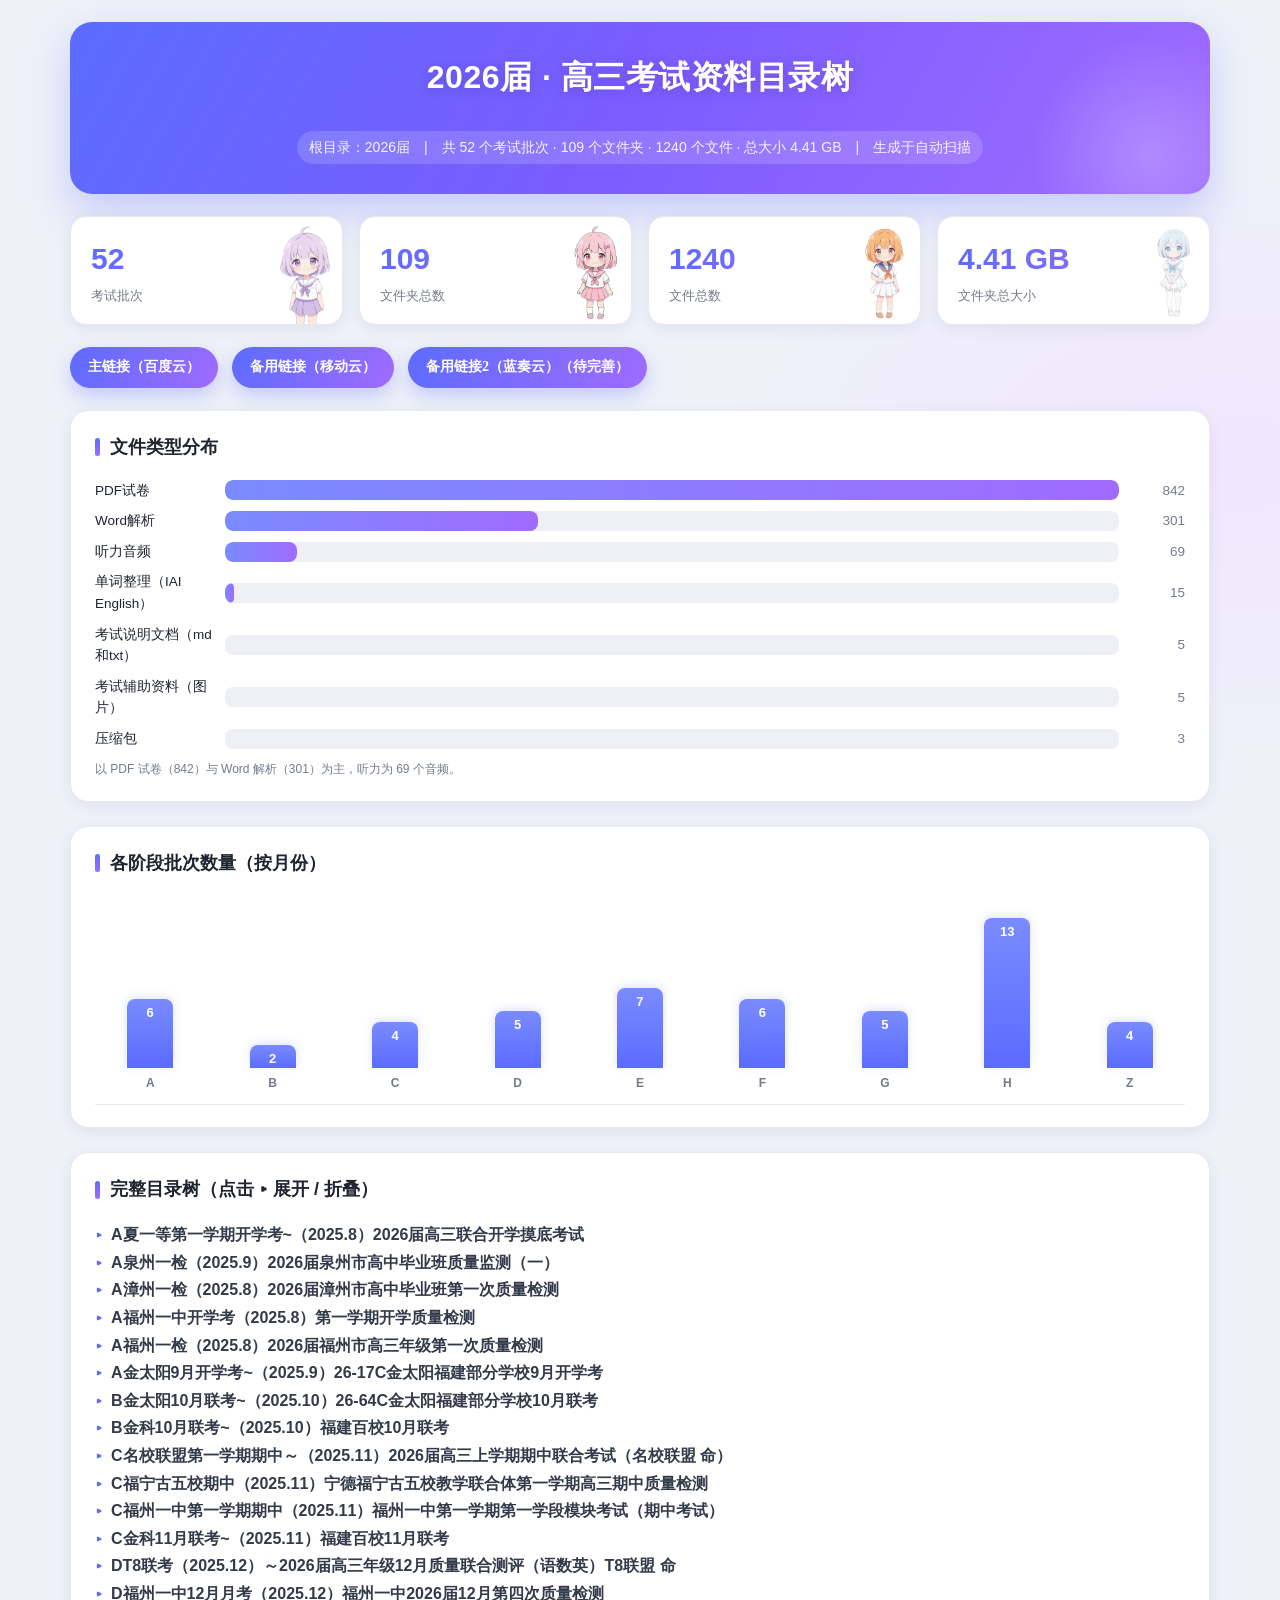
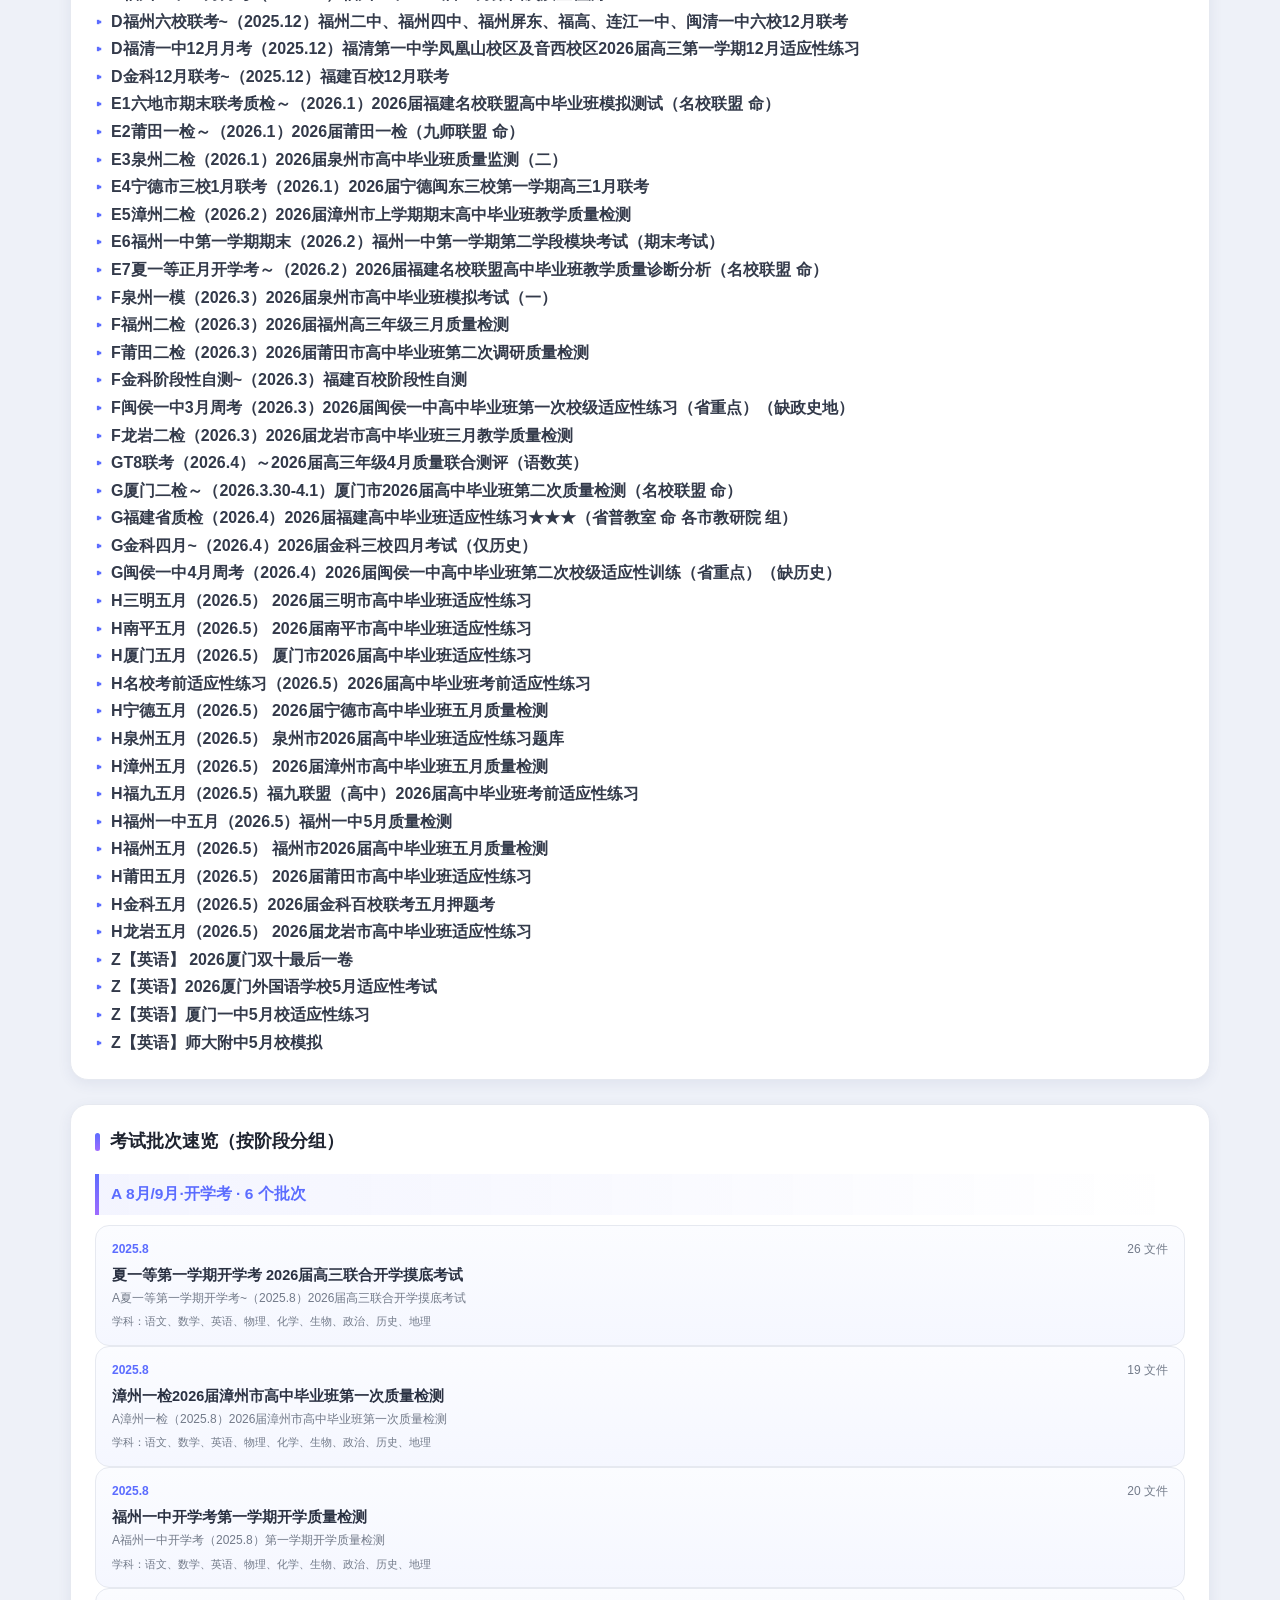
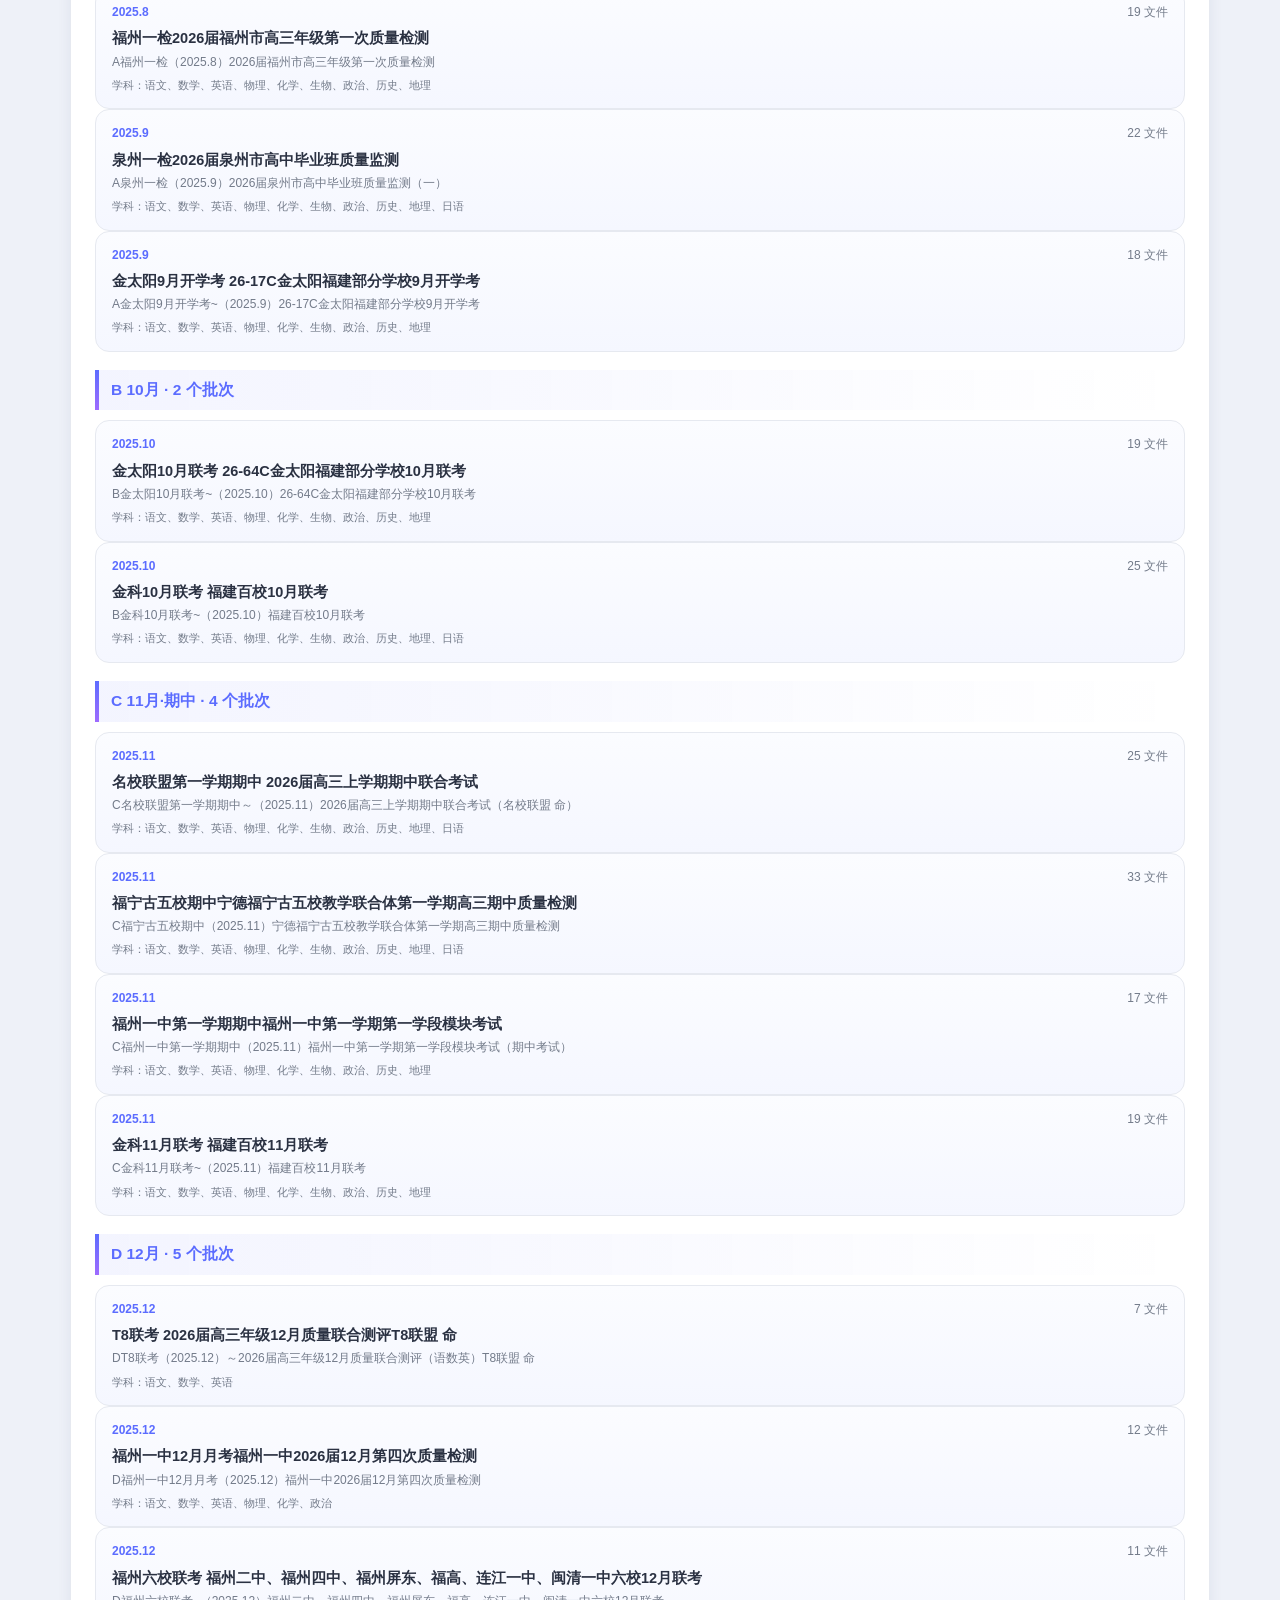
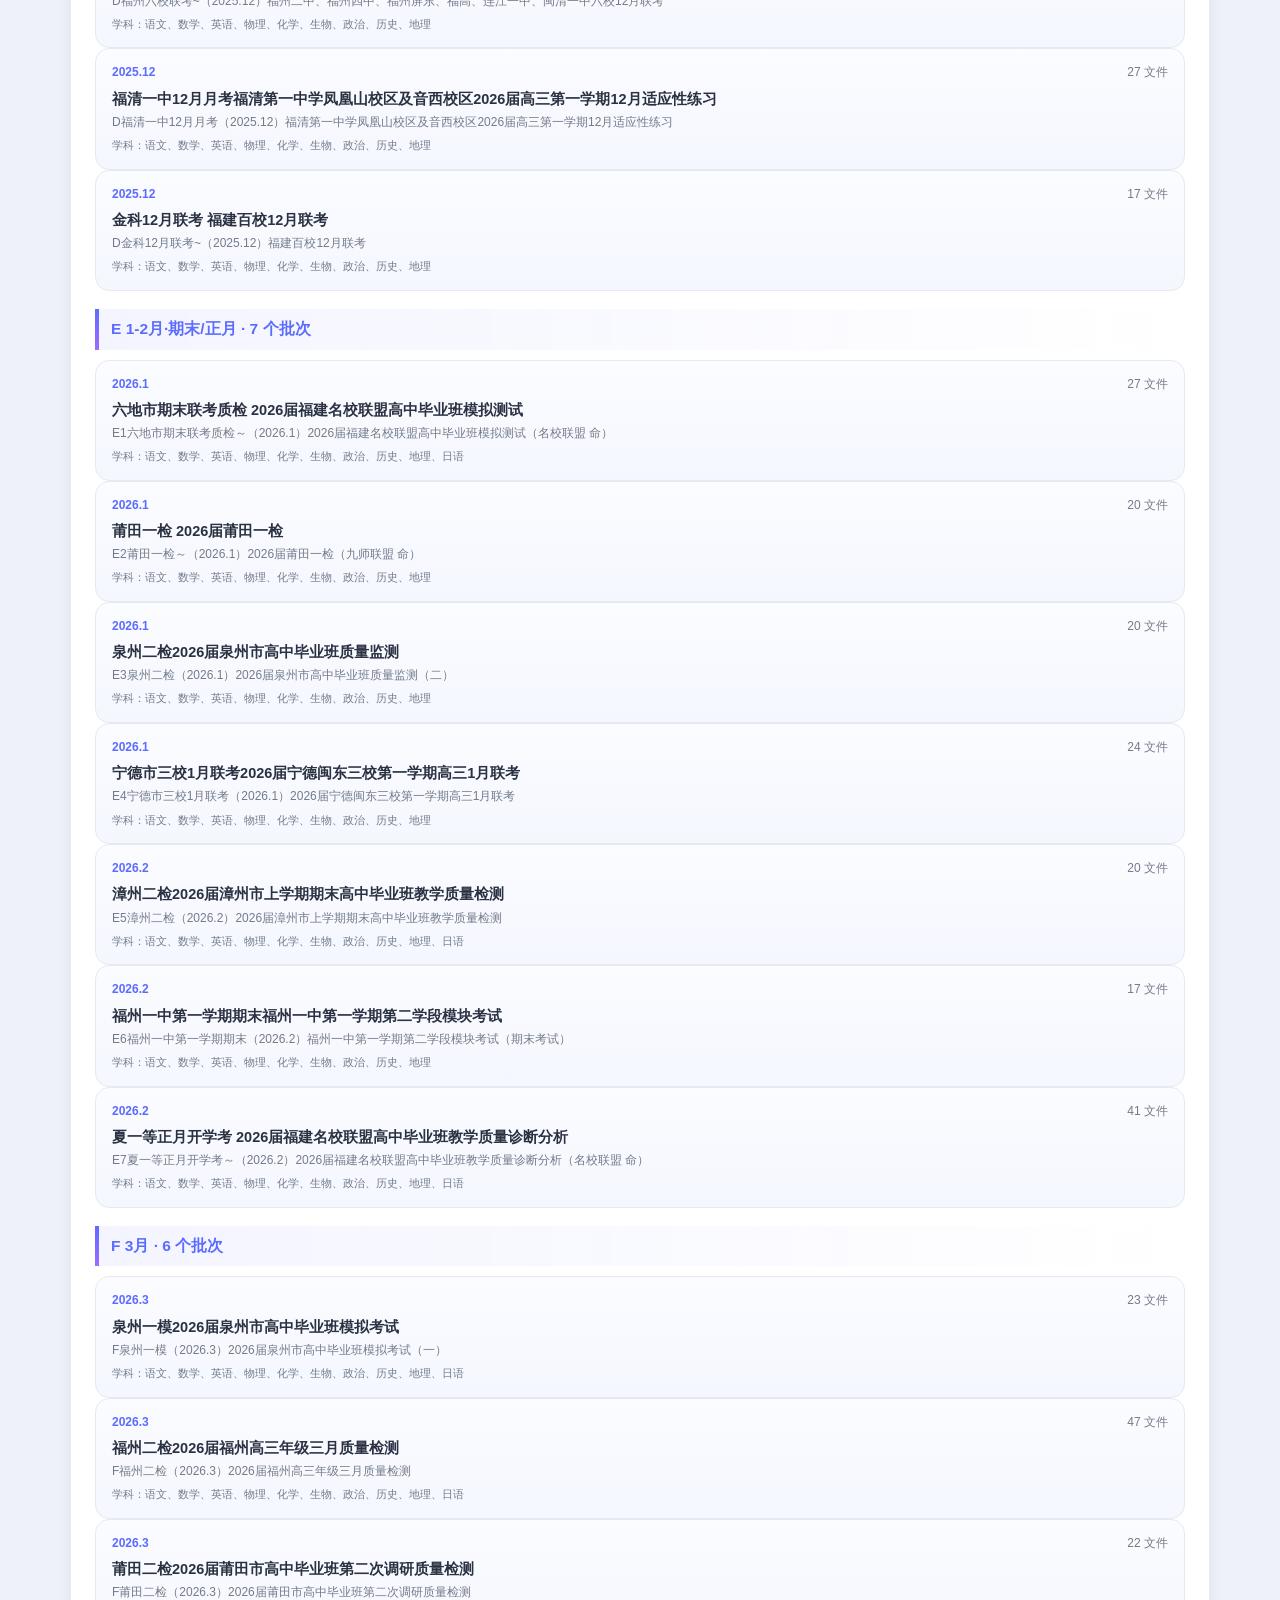
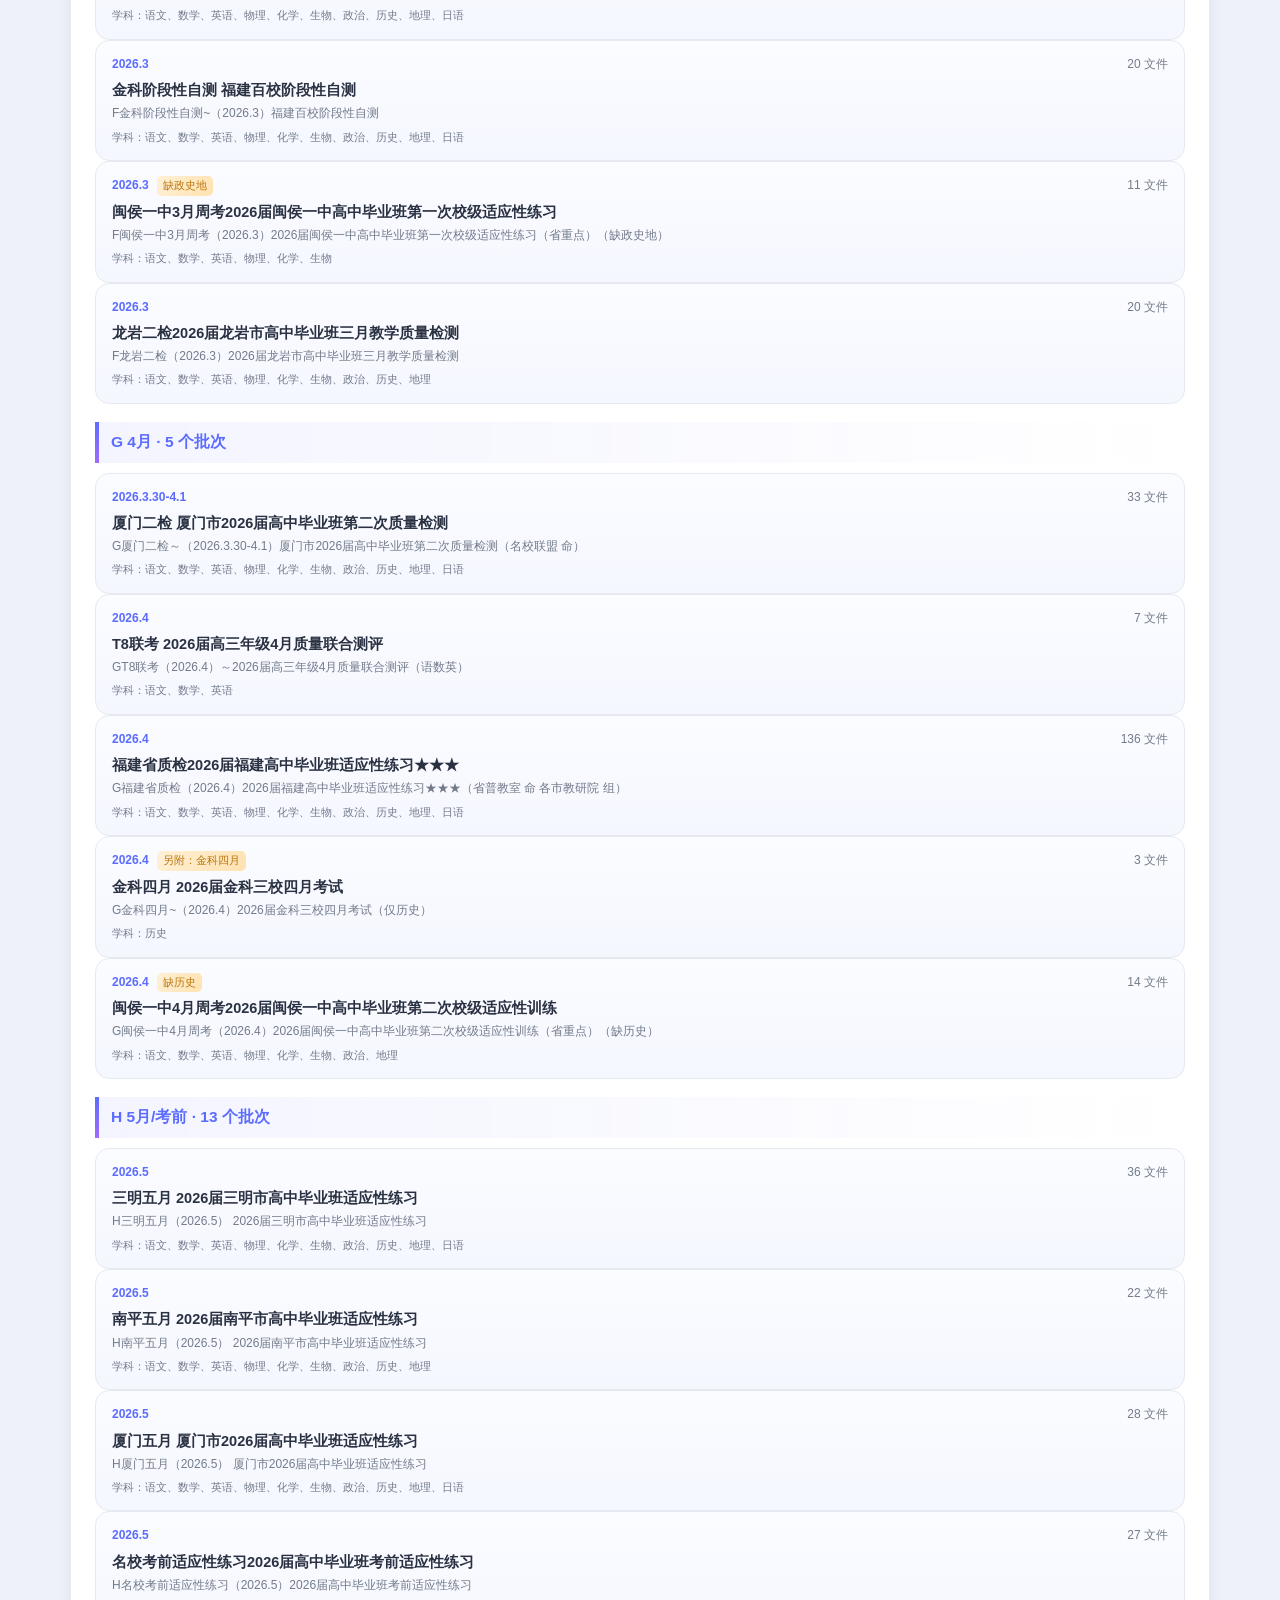
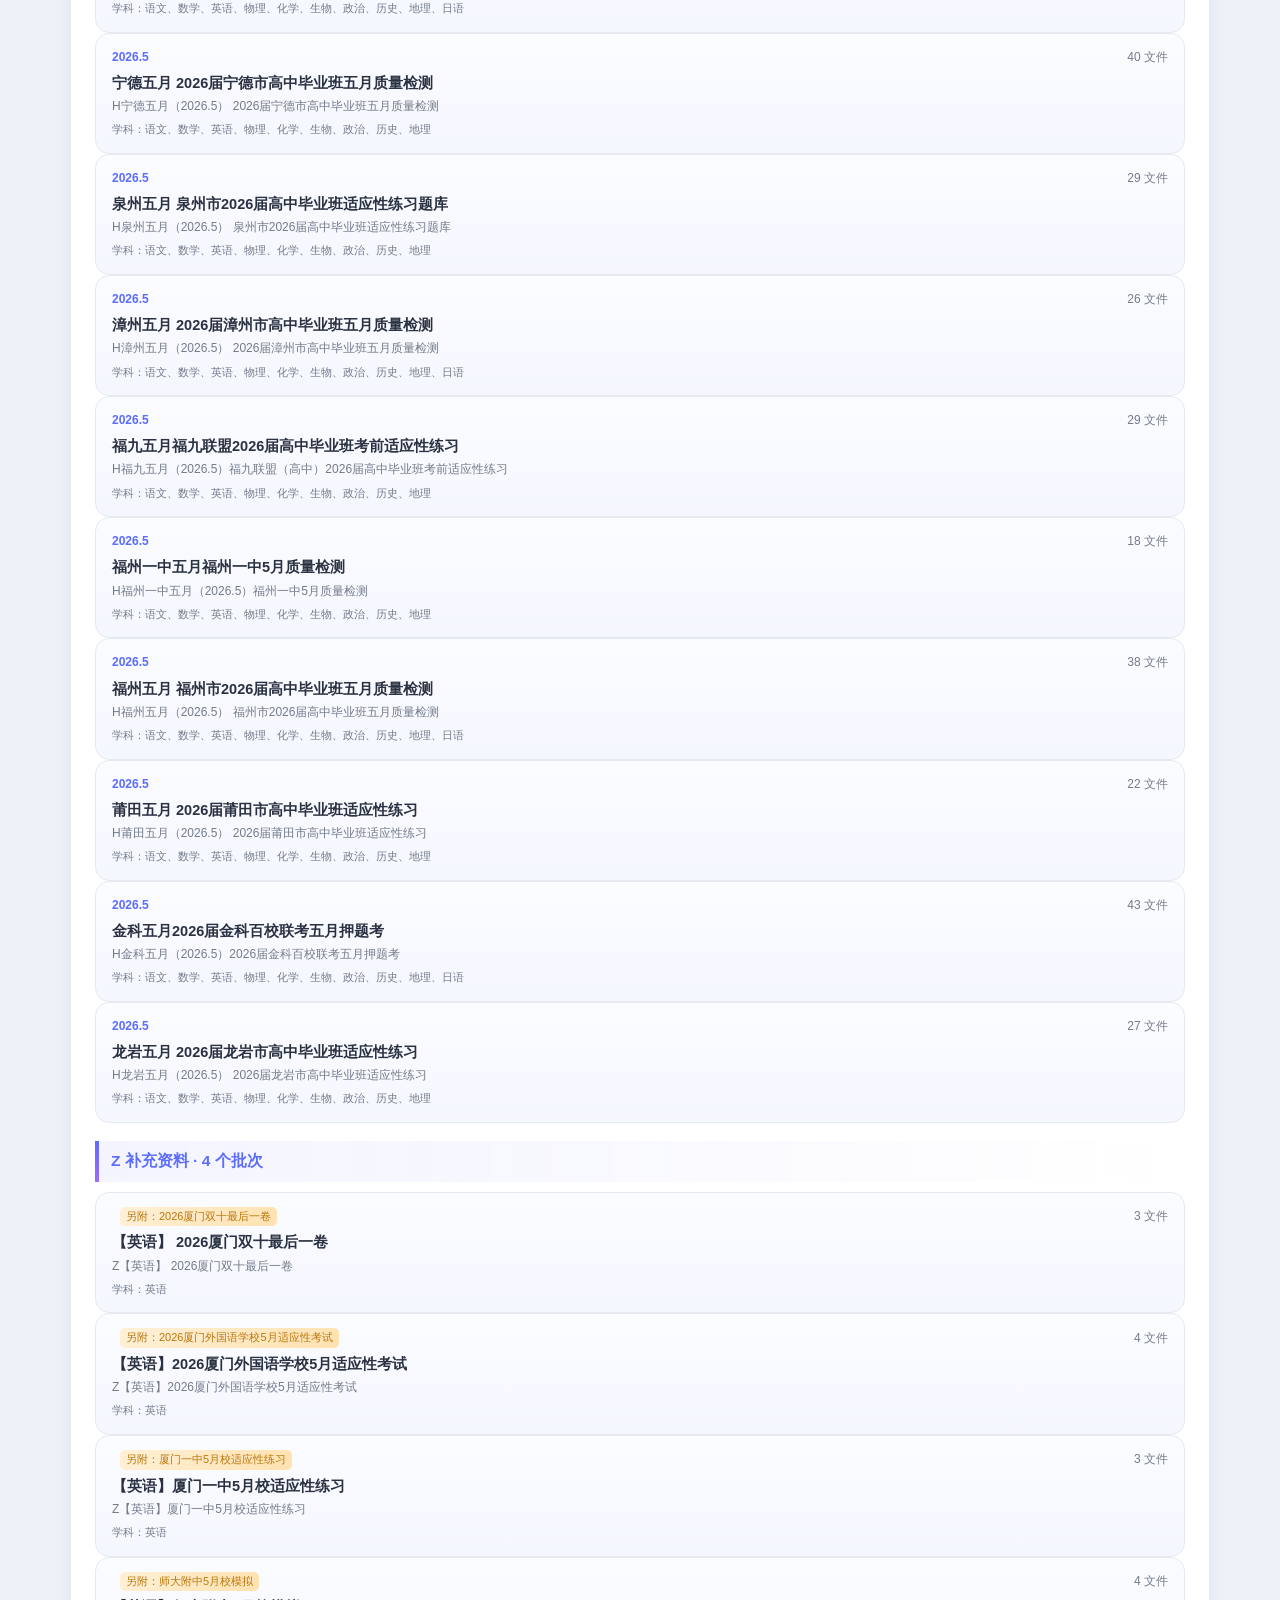
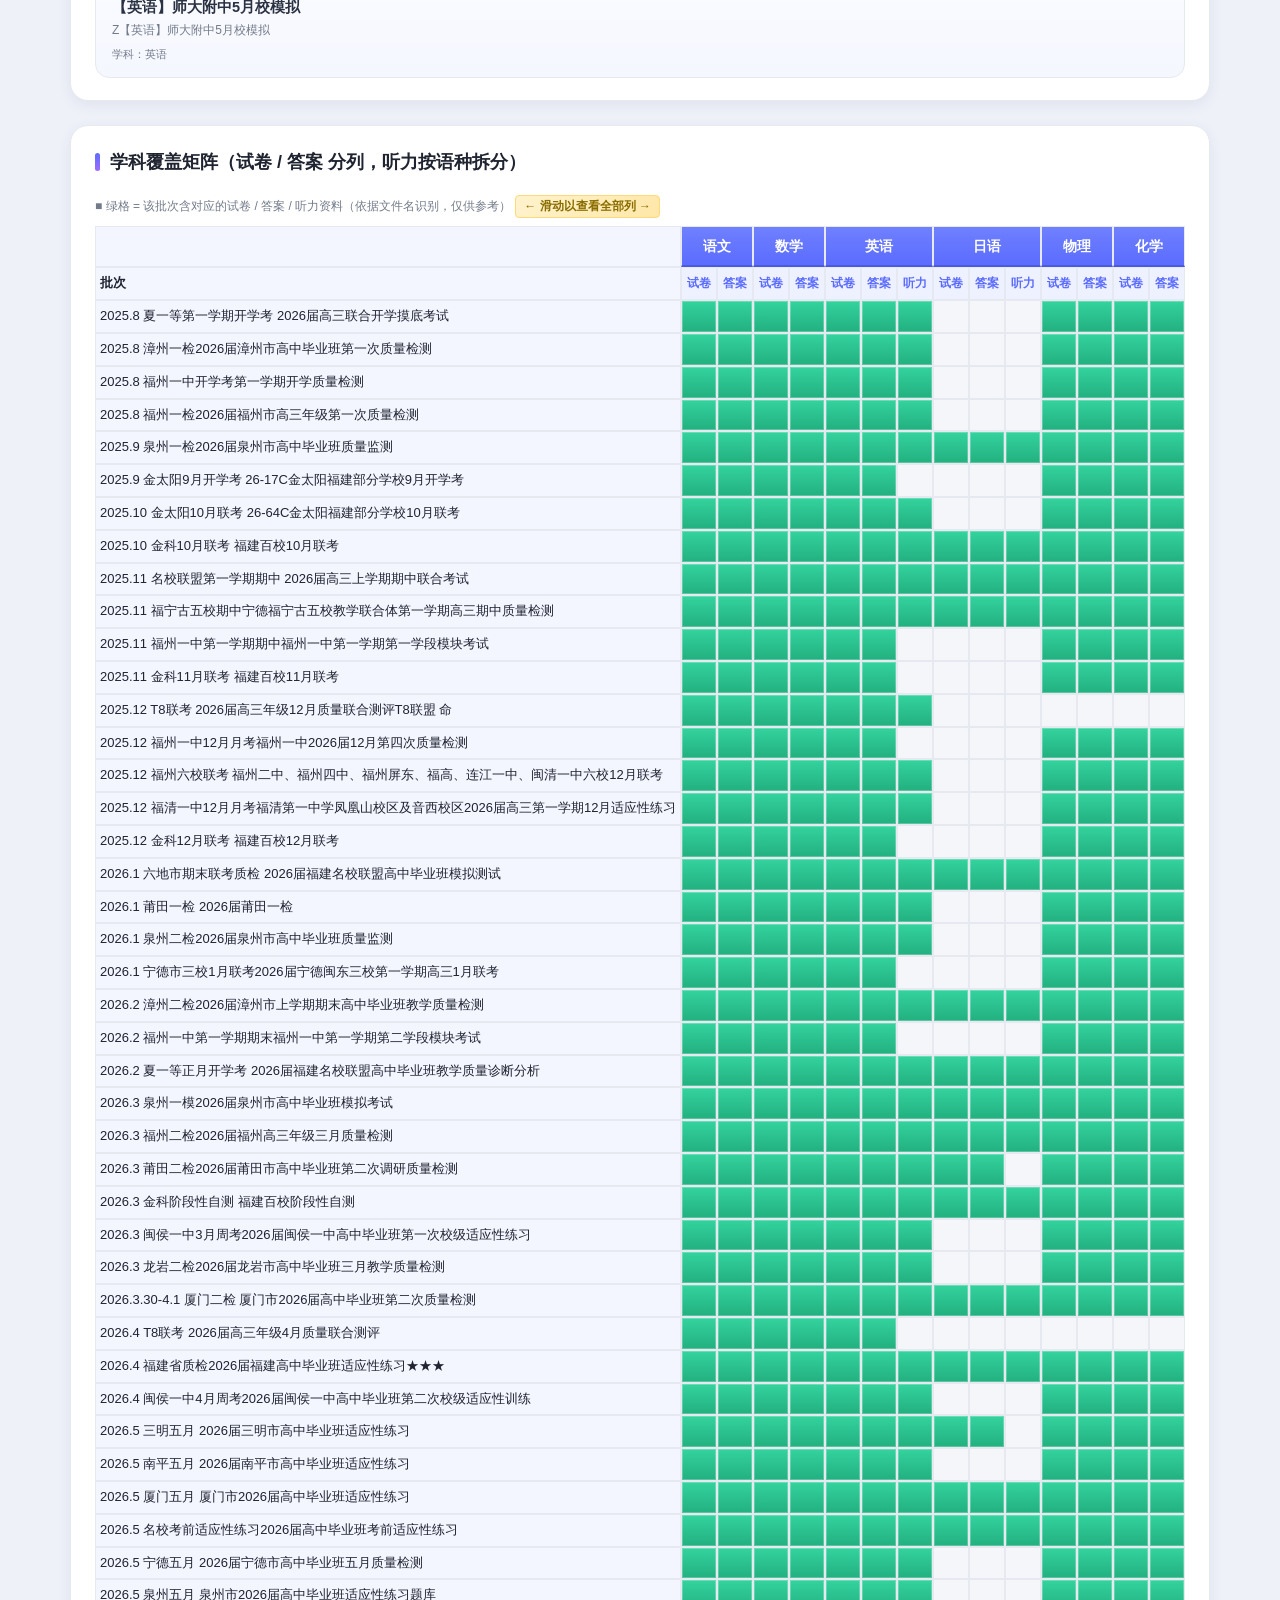
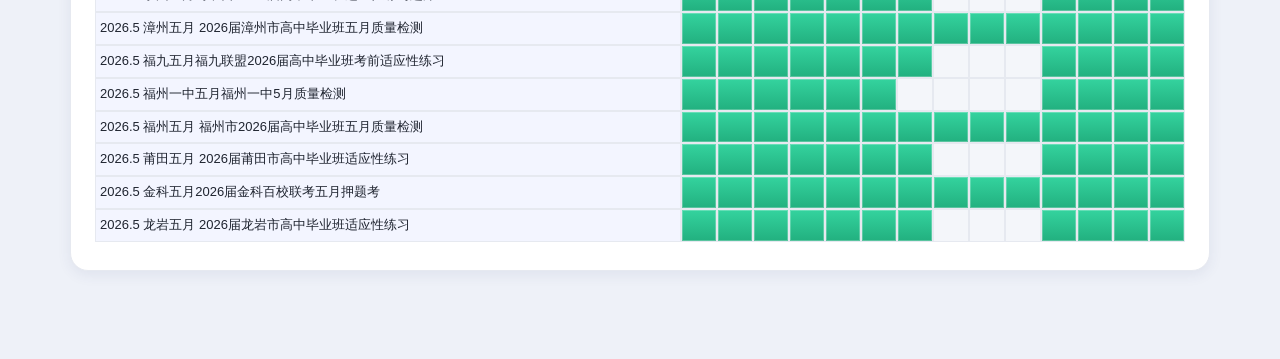
==== commit 9fff17f0: "feat：美化了UI" ====
--- a/index.html
+++ b/index.html
@@ -69,7 +69,149 @@
 .dl-links a{color:var(--accent);text-decoration:underline;font-weight:600}
 .dl-links a:hover{color:#1a4fc4}
 @media(max-width:720px){.stats{grid-template-columns:repeat(2,1fr)}.bar-row{grid-template-columns:90px 1fr 48px}}
-</style></head><body><div class="wrap"><h1>2026届 · 高三考试资料目录树</h1><div class="sub">根目录：2026届　|　共 53 个考试批次 · 110 个文件夹 · 1241 个文件 · 总大小 4.41 GB　|　生成于自动扫描</div><div class="stats"><div class="stat"><div class="n">53</div><div class="t">考试批次</div></div><div class="stat"><div class="n">110</div><div class="t">文件夹总数</div></div><div class="stat"><div class="n">1241</div><div class="t">文件总数</div></div><div class="stat"><div class="n">4.41 GB</div><div class="t">文件夹总大小</div></div></div><div class="dl-links"><a href="https://pan.baidu.com/s/1MRE5Zsq7VSMIal0HQhIwmQ?pwd=F9lm" target="_blank" rel="noopener">主链接（百度）</a><a href="https://yun.139.com/shareweb/#/w/i/2w2KT5UTBbcbb" target="_blank" rel="noopener">备用链接（移动云）</a><a href="https://docs.qq.com/sheet/DUEhTaU11ZE5heEZO" target="_blank" rel="noopener">备用链接2（蓝奏云分考试）（待完善）</a></div><div class="panel"><h2>文件类型分布</h2><div class="bar-row"><div>PDF试卷</div><div class="bar-track"><div class="bar-fill" style="width:100%"></div></div><div class="bar-n">842</div></div><div class="bar-row"><div>Word解析</div><div class="bar-track"><div class="bar-fill" style="width:35%"></div></div><div class="bar-n">301</div></div><div class="bar-row"><div>听力音频</div><div class="bar-track"><div class="bar-fill" style="width:8%"></div></div><div class="bar-n">69</div></div><div class="bar-row"><div>单词整理（IAI English）</div><div class="bar-track"><div class="bar-fill" style="width:1%"></div></div><div class="bar-n">15</div></div><div class="bar-row"><div>考试说明文档（md和txt）</div><div class="bar-track"><div class="bar-fill" style="width:0%"></div></div><div class="bar-n">5</div></div><div class="bar-row"><div>考试辅助资料（图片）</div><div class="bar-track"><div class="bar-fill" style="width:0%"></div></div><div class="bar-n">5</div></div><div class="bar-row"><div>压缩包</div><div class="bar-track"><div class="bar-fill" style="width:0%"></div></div><div class="bar-n">3</div></div><div class="bar-row"><div>.html</div><div class="bar-track"><div class="bar-fill" style="width:0%"></div></div><div class="bar-n">1</div></div><div class="tip">以 PDF 试卷（842）与 Word 解析（301）为主，听力为 69 个音频。</div></div><div class="panel"><h2>各阶段批次数量（按月份）</h2><div class="bars"><div class="bar-col"><div class="b" style="height:69px">6</div><div class="lab">A</div></div><div class="bar-col"><div class="b" style="height:23px">2</div><div class="lab">B</div></div><div class="bar-col"><div class="b" style="height:46px">4</div><div class="lab">C</div></div><div class="bar-col"><div class="b" style="height:57px">5</div><div class="lab">D</div></div><div class="bar-col"><div class="b" style="height:80px">7</div><div class="lab">E</div></div><div class="bar-col"><div class="b" style="height:69px">6</div><div class="lab">F</div></div><div class="bar-col"><div class="b" style="height:69px">6</div><div class="lab">G</div></div><div class="bar-col"><div class="b" style="height:150px">13</div><div class="lab">H</div></div><div class="bar-col"><div class="b" style="height:46px">4</div><div class="lab">Z</div></div></div></div><div class="panel"><h2>完整目录树（点击 ▸ 展开 / 折叠）</h2><ul class="tree root"><li class="dir collapsed"><span class="toggle" onclick="toggle(this)">▸</span><span class="dname" title="A夏一等第一学期开学考~（2025.8）2026届高三联合开学摸底考试">A夏一等第一学期开学考~（2025.8）2026届高三联合开学摸底考试</span><ul class="tree"><li class="file f-pdf"><span class="fname" title="化学原卷.pdf">化学原卷.pdf</span></li><li class="file f-pdf"><span class="fname" title="化学答案.pdf">化学答案.pdf</span></li><li class="file f-pdf"><span class="fname" title="历史原卷（有水印）.pdf">历史原卷（有水印）.pdf</span></li><li class="file f-pdf"><span class="fname" title="历史答案（有水印）.pdf">历史答案（有水印）.pdf</span></li><li class="file f-pdf"><span class="fname" title="地理原卷（有水印）.pdf">地理原卷（有水印）.pdf</span></li><li class="file f-pdf"><span class="fname" title="地理答案.pdf">地理答案.pdf</span></li><li class="file f-pdf"><span class="fname" title="政治原卷（转文字，有水印）.pdf">政治原卷（转文字，有水印）.pdf</span></li><li class="file f-pdf"><span class="fname" title="政治答案（有水印）.pdf">政治答案（有水印）.pdf</span></li><li class="file f-pdf"><span class="fname" title="数学原卷.pdf">数学原卷.pdf</span></li><li class="file f-pdf"><span class="fname" title="数学答案.pdf">数学答案.pdf</span></li><li class="file f-pdf"><span class="fname" title="物理原卷.pdf">物理原卷.pdf</span></li><li class="file f-pdf"><span class="fname" title="物理答案.pdf">物理答案.pdf</span></li><li class="file f-pdf"><span class="fname" title="生物原卷.pdf">生物原卷.pdf</span></li><li class="file f-pdf"><span class="fname" title="生物答案.pdf">生物答案.pdf</span></li><li class="file f-txt"><span class="fname" title="考试信息.txt">考试信息.txt</span></li><li class="file f-pdf"><span class="fname" title="英语原卷（IAI）.pdf">英语原卷（IAI）.pdf</span></li><li class="file f-mp3"><span class="fname" title="英语听力.mp3">英语听力.mp3</span></li><li class="file f-pdf"><span class="fname" title="英语答案.pdf">英语答案.pdf</span></li><li class="file f-pdf"><span class="fname" title="英语答案（IAI）.pdf">英语答案（IAI）.pdf</span></li><li class="dir collapsed"><span class="toggle" onclick="toggle(this)">▸</span><span class="dname" title="英语词汇整理（IAI）">英语词汇整理（IAI）</span><ul class="tree"><li class="file f-xlsx"><span class="fname" title="全国名校联盟2026届高三联合开学摸底考试高三英语试题_北师大.xlsx">全国名校联盟2026届高三联合开学摸底考试高三英语试题_北师大.xlsx</span></li><li class="file f-xlsx"><span class="fname" title="全国名校联盟2026届高三联合开学摸底考试高三英语试题_外研版.xlsx">全国名校联盟2026届高三联合开学摸底考试高三英语试题_外研版.xlsx</span></li><li class="file f-xlsx"><span class="fname" title="全国名校联盟2026届高三联合开学摸底考试高三英语试题_新人教.xlsx">全国名校联盟2026届高三联合开学摸底考试高三英语试题_新人教.xlsx</span></li><li class="file f-xlsx"><span class="fname" title="全国名校联盟2026届高三联合开学摸底考试高三英语试题_新课标.xlsx">全国名校联盟2026届高三联合开学摸底考试高三英语试题_新课标.xlsx</span></li><li class="file f-xlsx"><span class="fname" title="全国名校联盟2026届高三联合开学摸底考试高三英语试题_译林.xlsx">全国名校联盟2026届高三联合开学摸底考试高三英语试题_译林.xlsx</span></li></ul></li><li class="file f-pdf"><span class="fname" title="语文原卷（拍照）.pdf">语文原卷（拍照）.pdf</span></li><li class="file f-pdf"><span class="fname" title="语文答案（有水印）.pdf">语文答案（有水印）.pdf</span></li></ul></li><li class="dir collapsed"><span class="toggle" onclick="toggle(this)">▸</span><span class="dname" title="A泉州一检（2025.9）2026届泉州市高中毕业班质量监测（一）">A泉州一检（2025.9）2026届泉州市高中毕业班质量监测（一）</span><ul class="tree"><li class="file f-pdf"><span class="fname" title="（化学答案）2026届泉州市高中毕业班质量监测（一）.pdf">（化学答案）2026届泉州市高中毕业班质量监测（一）.pdf</span></li><li class="file f-pdf"><span class="fname" title="（化学试题）2026届泉州市高中毕业班质量监测（一）.pdf">（化学试题）2026届泉州市高中毕业班质量监测（一）.pdf</span></li><li class="file f-pdf"><span class="fname" title="（历史答案）2026届泉州市高中毕业班质量监测（一）.pdf">（历史答案）2026届泉州市高中毕业班质量监测（一）.pdf</span></li><li class="file f-pdf"><span class="fname" title="（历史试题）2026届泉州市高中毕业班质量监测（一）.pdf">（历史试题）2026届泉州市高中毕业班质量监测（一）.pdf</span></li><li class="file f-pdf"><span class="fname" title="（地理答案）2026届泉州市高中毕业班质量监测（一）.pdf">（地理答案）2026届泉州市高中毕业班质量监测（一）.pdf</span></li><li class="file f-pdf"><span class="fname" title="（地理试题）2026届泉州市高中毕业班质量监测（一）.pdf">（地理试题）2026届泉州市高中毕业班质量监测（一）.pdf</span></li><li class="file f-pdf"><span class="fname" title="（政治原卷）2026届泉州市高中毕业班质量监测（一）.pdf">（政治原卷）2026届泉州市高中毕业班质量监测（一）.pdf</span></li><li class="file f-pdf"><span class="fname" title="（政治答案）2026届泉州市高中毕业班质量监测（一）.pdf">（政治答案）2026届泉州市高中毕业班质量监测（一）.pdf</span></li><li class="file f-pdf"><span class="fname" title="（数学原卷）2026届泉州市高中年级质量监测（一）.pdf">（数学原卷）2026届泉州市高中年级质量监测（一）.pdf</span></li><li class="file f-pdf"><span class="fname" title="（数学答案）2026届泉州市高中毕业班质量监测（一）.pdf">（数学答案）2026届泉州市高中毕业班质量监测（一）.pdf</span></li><li class="file f-mp3"><span class="fname" title="（日语听力）2026届泉州市高中毕业班质量监测（一）.mp3">（日语听力）2026届泉州市高中毕业班质量监测（一）.mp3</span></li><li class="file f-pdf"><span class="fname" title="（日语答案）2026届泉州市高中毕业班质量监测（一）.pdf">（日语答案）2026届泉州市高中毕业班质量监测（一）.pdf</span></li><li class="file f-pdf"><span class="fname" title="（日语试题）2026届泉州市高中毕业班质量监测（一）.pdf">（日语试题）2026届泉州市高中毕业班质量监测（一）.pdf</span></li><li class="file f-pdf"><span class="fname" title="（物理原卷）2026届泉州市高中毕业班质量监测（一）.pdf">（物理原卷）2026届泉州市高中毕业班质量监测（一）.pdf</span></li><li class="file f-pdf"><span class="fname" title="（物理答案）2026届泉州市高中毕业班质量监测（一）.pdf">（物理答案）2026届泉州市高中毕业班质量监测（一）.pdf</span></li><li class="file f-pdf"><span class="fname" title="（生物答案）2026届泉州市高中毕业班质量监测（一）.pdf">（生物答案）2026届泉州市高中毕业班质量监测（一）.pdf</span></li><li class="file f-pdf"><span class="fname" title="（生物试题）2026届泉州市高中毕业班质量监测（一）.pdf">（生物试题）2026届泉州市高中毕业班质量监测（一）.pdf</span></li><li class="file f-pdf"><span class="fname" title="（英语原卷）2026届泉州市高中毕业班质量监测（一）.pdf">（英语原卷）2026届泉州市高中毕业班质量监测（一）.pdf</span></li><li class="file f-mp3"><span class="fname" title="（英语听力）2026届泉州市高中毕业班质量监测（一）.mp3">（英语听力）2026届泉州市高中毕业班质量监测（一）.mp3</span></li><li class="file f-pdf"><span class="fname" title="（英语答案）2026届泉州市高中毕业班质量监测（一）.pdf">（英语答案）2026届泉州市高中毕业班质量监测（一）.pdf</span></li><li class="file f-pdf"><span class="fname" title="（语文原卷）2026届泉州市高中毕业班质量监测（一）.pdf">（语文原卷）2026届泉州市高中毕业班质量监测（一）.pdf</span></li><li class="file f-pdf"><span class="fname" title="（语文答案）2026届泉州市高中毕业班质量监测（一）.pdf">（语文答案）2026届泉州市高中毕业班质量监测（一）.pdf</span></li></ul></li><li class="dir collapsed"><span class="toggle" onclick="toggle(this)">▸</span><span class="dname" title="A漳州一检（2025.8）2026届漳州市高中毕业班第一次质量检测">A漳州一检（2025.8）2026届漳州市高中毕业班第一次质量检测</span><ul class="tree"><li class="dir collapsed"><span class="toggle" onclick="toggle(this)">▸</span><span class="dname" title="化学试题答案 福建省漳州市2025-2026学年高三上学期第一次教学质量检测">化学试题答案 福建省漳州市2025-2026学年高三上学期第一次教学质量检测</span><ul class="tree"><li class="file f-pdf"><span class="fname" title="2026届福建省漳州市高三上学期第一次质检（开学）化学试题.pdf">2026届福建省漳州市高三上学期第一次质检（开学）化学试题.pdf</span></li><li class="file f-pdf"><span class="fname" title="化学参考答案.pdf">化学参考答案.pdf</span></li></ul></li><li class="dir collapsed"><span class="toggle" onclick="toggle(this)">▸</span><span class="dname" title="历史试题答案福建省漳州市2025-2026学年高三上学期第一次教学质量检测">历史试题答案福建省漳州市2025-2026学年高三上学期第一次教学质量检测</span><ul class="tree"><li class="file f-pdf"><span class="fname" title="福建省漳州市2025-2026学年高三上学期第一次教学质量检测历史试题.pdf">福建省漳州市2025-2026学年高三上学期第一次教学质量检测历史试题.pdf</span></li><li class="file f-docx"><span class="fname" title="福建省漳州市2025-2026学年高三上学期第一次教学质量检测历史试题参考答案.docx">福建省漳州市2025-2026学年高三上学期第一次教学质量检测历史试题参考答案.docx</span></li></ul></li><li class="dir collapsed"><span class="toggle" onclick="toggle(this)">▸</span><span class="dname" title="地理试题答案 福建省漳州市2025-2026学年高三上学期第一次质检（开学）">地理试题答案 福建省漳州市2025-2026学年高三上学期第一次质检（开学）</span><ul class="tree"><li class="file f-pdf"><span class="fname" title="2026届福建省漳州市高三上学期第一次质检（开学）地理试题.pdf">2026届福建省漳州市高三上学期第一次质检（开学）地理试题.pdf</span></li><li class="file f-docx"><span class="fname" title="地理答案福建漳州市高三毕业班8月开学质量检测.docx">地理答案福建漳州市高三毕业班8月开学质量检测.docx</span></li></ul></li><li class="dir collapsed"><span class="toggle" onclick="toggle(this)">▸</span><span class="dname" title="政治试题答案福建省漳州市2025-2026学年高三上学期第一次教学质量检测">政治试题答案福建省漳州市2025-2026学年高三上学期第一次教学质量检测</span><ul class="tree"><li class="file f-docx"><span class="fname" title="漳州一检思想政治参考答案.docx">漳州一检思想政治参考答案.docx</span></li><li class="file f-pdf"><span class="fname" title="漳州一检政治参考答案.pdf">漳州一检政治参考答案.pdf</span></li><li class="file f-docx"><span class="fname" title="福建省漳州市2025-2026学年高三上学期第一次教学质量检测政治试题.docx">福建省漳州市2025-2026学年高三上学期第一次教学质量检测政治试题.docx</span></li></ul></li><li class="file f-pdf"><span class="fname" title="数学试题答案福建省漳州市2026届高三第一次教学质量检测.pdf">数学试题答案福建省漳州市2026届高三第一次教学质量检测.pdf</span></li><li class="dir collapsed"><span class="toggle" onclick="toggle(this)">▸</span><span class="dname" title="物理试题答案">物理试题答案</span><ul class="tree"><li class="file f-pdf"><span class="fname" title="物理答案-2026届漳州一检.pdf">物理答案-2026届漳州一检.pdf</span></li><li class="file f-pdf"><span class="fname" title="物理试题2026届福建省漳州市高三上学期毕业班第一次教学质量检测.pdf">物理试题2026届福建省漳州市高三上学期毕业班第一次教学质量检测.pdf</span></li></ul></li><li class="dir collapsed"><span class="toggle" onclick="toggle(this)">▸</span><span class="dname" title="生物试题答案 2026届漳州市高三第一次教学质量检测">生物试题答案 2026届漳州市高三第一次教学质量检测</span><ul class="tree"><li class="file f-pdf"><span class="fname" title="漳州一检生物参考答案.pdf">漳州一检生物参考答案.pdf</span></li><li class="file f-pdf"><span class="fname" title="福建省漳州市2025-2026学年高三上学期第一次教学质量检测生物试题.pdf">福建省漳州市2025-2026学年高三上学期第一次教学质量检测生物试题.pdf</span></li></ul></li><li class="dir collapsed"><span class="toggle" onclick="toggle(this)">▸</span><span class="dname" title="英语听力试题答案 2026届漳州市高三第一次教学质量检测">英语听力试题答案 2026届漳州市高三第一次教学质量检测</span><ul class="tree"><li class="file f-pdf"><span class="fname" title="漳州市2026届一质检英语参考答案.pdf">漳州市2026届一质检英语参考答案.pdf</span></li><li class="file f-mp3"><span class="fname" title="漳州市2026届高三毕业班第一次质量检测英语听力.mp3">漳州市2026届高三毕业班第一次质量检测英语听力.mp3</span></li><li class="file f-pdf"><span class="fname" title="福建省漳州市2025-2026学年高三上学期第一次教学质量检测英语试题.pdf">福建省漳州市2025-2026学年高三上学期第一次教学质量检测英语试题.pdf</span></li></ul></li><li class="dir collapsed"><span class="toggle" onclick="toggle(this)">▸</span><span class="dname" title="语文试题答案福建省漳州市2025-2026学年高三上学期第一次教学质量检测">语文试题答案福建省漳州市2025-2026学年高三上学期第一次教学质量检测</span><ul class="tree"><li class="file f-pdf"><span class="fname" title="2026届福建省漳州市高中毕业班第一次教学质量检测语文试题.pdf">2026届福建省漳州市高中毕业班第一次教学质量检测语文试题.pdf</span></li><li class="file f-docx"><span class="fname" title="2026届福建省漳州市高中毕业班第一次教学质量检测语文试题参考答案.docx">2026届福建省漳州市高中毕业班第一次教学质量检测语文试题参考答案.docx</span></li></ul></li></ul></li><li class="dir collapsed"><span class="toggle" onclick="toggle(this)">▸</span><span class="dname" title="A福州一中开学考（2025.8）第一学期开学质量检测">A福州一中开学考（2025.8）第一学期开学质量检测</span><ul class="tree"><li class="file f-docx"><span class="fname" title="化学试卷（原卷版）福州第一中学2026届高三上学期开学质量检测.docx">化学试卷（原卷版）福州第一中学2026届高三上学期开学质量检测.docx</span></li><li class="file f-docx"><span class="fname" title="化学试卷（解析版）福州第一中学2026届高三上学期开学质量检测.docx">化学试卷（解析版）福州第一中学2026届高三上学期开学质量检测.docx</span></li><li class="file f-docx"><span class="fname" title="历史试题（原卷版）福州第一中学2026届高三上学期开学质量检测.docx">历史试题（原卷版）福州第一中学2026届高三上学期开学质量检测.docx</span></li><li class="file f-docx"><span class="fname" title="历史试题（解析版）福州第一中学2026届高三上学期开学质量检测.docx">历史试题（解析版）福州第一中学2026届高三上学期开学质量检测.docx</span></li><li class="file f-docx"><span class="fname" title="地理试题（原卷版）福州第一中学2026届高三上学期开学质量检测.docx">地理试题（原卷版）福州第一中学2026届高三上学期开学质量检测.docx</span></li><li class="file f-docx"><span class="fname" title="地理试题（解析版）福州第一中学2026届高三上学期开学质量检测.docx">地理试题（解析版）福州第一中学2026届高三上学期开学质量检测.docx</span></li><li class="file f-docx"><span class="fname" title="政治试题（原卷版）福州第一中学2026届高三上学期开学质量检测.docx">政治试题（原卷版）福州第一中学2026届高三上学期开学质量检测.docx</span></li><li class="file f-docx"><span class="fname" title="政治试题（解析版）福州第一中学2026届高三上学期开学质量检测.docx">政治试题（解析版）福州第一中学2026届高三上学期开学质量检测.docx</span></li><li class="file f-docx"><span class="fname" title="数学试题（原卷版）福州第一中学2026届高三上学期开学质量检测.docx">数学试题（原卷版）福州第一中学2026届高三上学期开学质量检测.docx</span></li><li class="file f-docx"><span class="fname" title="数学试题（解析版）福州第一中学2026届高三上学期开学质量检测.docx">数学试题（解析版）福州第一中学2026届高三上学期开学质量检测.docx</span></li><li class="file f-docx"><span class="fname" title="物理试卷（原卷版）福州第一中学2026届高三上学期开学质量检测.docx">物理试卷（原卷版）福州第一中学2026届高三上学期开学质量检测.docx</span></li><li class="file f-docx"><span class="fname" title="物理试卷（解析版）福州第一中学2026届高三上学期开学质量检测.docx">物理试卷（解析版）福州第一中学2026届高三上学期开学质量检测.docx</span></li><li class="file f-docx"><span class="fname" title="生物试题（原卷版）福州第一中学2026届高三上学期开学质量检测.docx">生物试题（原卷版）福州第一中学2026届高三上学期开学质量检测.docx</span></li><li class="file f-docx"><span class="fname" title="生物试题（解析版）福州第一中学2026届高三上学期开学质量检测.docx">生物试题（解析版）福州第一中学2026届高三上学期开学质量检测.docx</span></li><li class="file f-docx"><span class="fname" title="英语听力原文福州第一中学2026届高三上学期开学质量检测.docx">英语听力原文福州第一中学2026届高三上学期开学质量检测.docx</span></li><li class="file f-mp3"><span class="fname" title="英语听力福州市第一中学2026届高三第一学期开学质量检测.mp3">英语听力福州市第一中学2026届高三第一学期开学质量检测.mp3</span></li><li class="file f-docx"><span class="fname" title="英语试题（原卷版）福州第一中学2026届高三上学期开学质量检测.docx">英语试题（原卷版）福州第一中学2026届高三上学期开学质量检测.docx</span></li><li class="file f-docx"><span class="fname" title="英语试题（解析版）福州第一中学2026届高三上学期开学质量检测.docx">英语试题（解析版）福州第一中学2026届高三上学期开学质量检测.docx</span></li><li class="file f-docx"><span class="fname" title="语文试题（原卷版）福州第一中学2026届高三上学期开学质量检测.docx">语文试题（原卷版）福州第一中学2026届高三上学期开学质量检测.docx</span></li><li class="file f-docx"><span class="fname" title="语文试题（解析版）福州第一中学2026届高三上学期开学质量检测.docx">语文试题（解析版）福州第一中学2026届高三上学期开学质量检测.docx</span></li></ul></li><li class="dir collapsed"><span class="toggle" onclick="toggle(this)">▸</span><span class="dname" title="A福州一检（2025.8）2026届福州市高三年级第一次质量检测">A福州一检（2025.8）2026届福州市高三年级第一次质量检测</span><ul class="tree"><li class="file f-pdf"><span class="fname" title="（化学原卷）2025-2026学年福州市高三年级第一次质量检测.pdf">（化学原卷）2025-2026学年福州市高三年级第一次质量检测.pdf</span></li><li class="file f-pdf"><span class="fname" title="（化学答案）2025-2026学年福州市高三年级第一次质量检测.pdf">（化学答案）2025-2026学年福州市高三年级第一次质量检测.pdf</span></li><li class="file f-pdf"><span class="fname" title="（历史原卷）2025-2026学年福州市高三年级第一次质量检测.pdf">（历史原卷）2025-2026学年福州市高三年级第一次质量检测.pdf</span></li><li class="file f-pdf"><span class="fname" title="（历史答案）2025-2026学年福州市高三年级第一次质量检测.pdf">（历史答案）2025-2026学年福州市高三年级第一次质量检测.pdf</span></li><li class="file f-pdf"><span class="fname" title="（地理原卷）2025-2026学年福州市高三年级第一次质量检测.pdf">（地理原卷）2025-2026学年福州市高三年级第一次质量检测.pdf</span></li><li class="file f-docx"><span class="fname" title="（地理答案）2025-2026学年福州市高三年级第一次质量检测.docx">（地理答案）2025-2026学年福州市高三年级第一次质量检测.docx</span></li><li class="file f-pdf"><span class="fname" title="（思想政治原卷）2025-2026学年福州市高三年级第一次质量检测.pdf">（思想政治原卷）2025-2026学年福州市高三年级第一次质量检测.pdf</span></li><li class="file f-pdf"><span class="fname" title="（思想政治答案）2025-2026学年福州市高三年级第一次质量检测.pdf">（思想政治答案）2025-2026学年福州市高三年级第一次质量检测.pdf</span></li><li class="file f-pdf"><span class="fname" title="（数学原卷）2025-2026学年福州市高三年级第一次质量检测.pdf">（数学原卷）2025-2026学年福州市高三年级第一次质量检测.pdf</span></li><li class="file f-pdf"><span class="fname" title="（数学答案）2025-2026学年福州市高三年级第一次质量检测 .pdf">（数学答案）2025-2026学年福州市高三年级第一次质量检测 .pdf</span></li><li class="file f-pdf"><span class="fname" title="（物理原卷）2025-2026学年福州市高三年级第一次质量检测.pdf">（物理原卷）2025-2026学年福州市高三年级第一次质量检测.pdf</span></li><li class="file f-pdf"><span class="fname" title="（物理答案）2025-2026学年福州市高三年级第一次质量检测.pdf">（物理答案）2025-2026学年福州市高三年级第一次质量检测.pdf</span></li><li class="file f-pdf"><span class="fname" title="（生物原卷）2025-2026学年福州市高三年级第一次质量检测.pdf">（生物原卷）2025-2026学年福州市高三年级第一次质量检测.pdf</span></li><li class="file f-docx"><span class="fname" title="（生物答案）2025-2026学年福州市高三年级第一次质量检测.docx">（生物答案）2025-2026学年福州市高三年级第一次质量检测.docx</span></li><li class="file f-pdf"><span class="fname" title="（英语原卷）PDF_2025-2026福州市高三年级第一次质量检测.pdf">（英语原卷）PDF_2025-2026福州市高三年级第一次质量检测.pdf</span></li><li class="file f-mp3"><span class="fname" title="（英语听力）2025-2026学年福州市高三年级第一次质量检测.mp3">（英语听力）2025-2026学年福州市高三年级第一次质量检测.mp3</span></li><li class="file f-docx"><span class="fname" title="（英语答案）2025-2026学年福州市高三年级第一次质量检测.docx">（英语答案）2025-2026学年福州市高三年级第一次质量检测.docx</span></li><li class="file f-pdf"><span class="fname" title="（语文原卷）2025-2026学年福州市高三年级第一次质量检测.pdf">（语文原卷）2025-2026学年福州市高三年级第一次质量检测.pdf</span></li><li class="file f-pdf"><span class="fname" title="（语文答案）2025-2026学年福州市高三年级第一次质量检测.pdf">（语文答案）2025-2026学年福州市高三年级第一次质量检测.pdf</span></li></ul></li><li class="dir collapsed"><span class="toggle" onclick="toggle(this)">▸</span><span class="dname" title="A金太阳9月开学考~（2025.9）26-17C金太阳福建部分学校9月开学考">A金太阳9月开学考~（2025.9）26-17C金太阳福建部分学校9月开学考</span><ul class="tree"><li class="file f-pdf"><span class="fname" title="福建省金太阳2026届高三9月开学联考（26-17C）化学.pdf">福建省金太阳2026届高三9月开学联考（26-17C）化学.pdf</span></li><li class="file f-pdf"><span class="fname" title="福建省金太阳2026届高三9月开学联考（26-17C）化学答案.pdf">福建省金太阳2026届高三9月开学联考（26-17C）化学答案.pdf</span></li><li class="file f-pdf"><span class="fname" title="福建省金太阳2026届高三9月开学联考（26-17C）历史.pdf">福建省金太阳2026届高三9月开学联考（26-17C）历史.pdf</span></li><li class="file f-pdf"><span class="fname" title="福建省金太阳2026届高三9月开学联考（26-17C）历史答案.pdf">福建省金太阳2026届高三9月开学联考（26-17C）历史答案.pdf</span></li><li class="file f-pdf"><span class="fname" title="福建省金太阳2026届高三9月开学联考（26-17C）地理.pdf">福建省金太阳2026届高三9月开学联考（26-17C）地理.pdf</span></li><li class="file f-pdf"><span class="fname" title="福建省金太阳2026届高三9月开学联考（26-17C）地理答案.pdf">福建省金太阳2026届高三9月开学联考（26-17C）地理答案.pdf</span></li><li class="file f-pdf"><span class="fname" title="福建省金太阳2026届高三9月开学联考（26-17C）政治.pdf">福建省金太阳2026届高三9月开学联考（26-17C）政治.pdf</span></li><li class="file f-pdf"><span class="fname" title="福建省金太阳2026届高三9月开学联考（26-17C）政治答案.pdf">福建省金太阳2026届高三9月开学联考（26-17C）政治答案.pdf</span></li><li class="file f-pdf"><span class="fname" title="福建省金太阳2026届高三9月开学联考（26-17C）数学.pdf">福建省金太阳2026届高三9月开学联考（26-17C）数学.pdf</span></li><li class="file f-pdf"><span class="fname" title="福建省金太阳2026届高三9月开学联考（26-17C）数学答案.pdf">福建省金太阳2026届高三9月开学联考（26-17C）数学答案.pdf</span></li><li class="file f-pdf"><span class="fname" title="福建省金太阳2026届高三9月开学联考（26-17C）物理.pdf">福建省金太阳2026届高三9月开学联考（26-17C）物理.pdf</span></li><li class="file f-pdf"><span class="fname" title="福建省金太阳2026届高三9月开学联考（26-17C）物理答案.pdf">福建省金太阳2026届高三9月开学联考（26-17C）物理答案.pdf</span></li><li class="file f-pdf"><span class="fname" title="福建省金太阳2026届高三9月开学联考（26-17C）生物.pdf">福建省金太阳2026届高三9月开学联考（26-17C）生物.pdf</span></li><li class="file f-pdf"><span class="fname" title="福建省金太阳2026届高三9月开学联考（26-17C）生物答案.pdf">福建省金太阳2026届高三9月开学联考（26-17C）生物答案.pdf</span></li><li class="file f-pdf"><span class="fname" title="福建省金太阳2026届高三9月开学联考（26-17C）英语.pdf">福建省金太阳2026届高三9月开学联考（26-17C）英语.pdf</span></li><li class="file f-pdf"><span class="fname" title="福建省金太阳2026届高三9月开学联考（26-17C）英语答案.pdf">福建省金太阳2026届高三9月开学联考（26-17C）英语答案.pdf</span></li><li class="file f-pdf"><span class="fname" title="福建省金太阳2026届高三9月开学联考（26-17C）语文.pdf">福建省金太阳2026届高三9月开学联考（26-17C）语文.pdf</span></li><li class="file f-pdf"><span class="fname" title="福建省金太阳2026届高三9月开学联考（26-17C）语文答案.pdf">福建省金太阳2026届高三9月开学联考（26-17C）语文答案.pdf</span></li></ul></li><li class="dir collapsed"><span class="toggle" onclick="toggle(this)">▸</span><span class="dname" title="B金太阳10月联考~（2025.10）26-64C金太阳福建部分学校10月联考">B金太阳10月联考~（2025.10）26-64C金太阳福建部分学校10月联考</span><ul class="tree"><li class="file f-pdf"><span class="fname" title="福建省2026届高三上学期10月联考（26-64C）化学.pdf">福建省2026届高三上学期10月联考（26-64C）化学.pdf</span></li><li class="file f-pdf"><span class="fname" title="福建省2026届高三上学期10月联考（26-64C）化学答案.pdf">福建省2026届高三上学期10月联考（26-64C）化学答案.pdf</span></li><li class="file f-pdf"><span class="fname" title="福建省2026届高三上学期10月联考（26-64C）历史.pdf">福建省2026届高三上学期10月联考（26-64C）历史.pdf</span></li><li class="file f-pdf"><span class="fname" title="福建省2026届高三上学期10月联考（26-64C）历史答案.pdf">福建省2026届高三上学期10月联考（26-64C）历史答案.pdf</span></li><li class="file f-pdf"><span class="fname" title="福建省2026届高三上学期10月联考（26-64C）地理.pdf">福建省2026届高三上学期10月联考（26-64C）地理.pdf</span></li><li class="file f-pdf"><span class="fname" title="福建省2026届高三上学期10月联考（26-64C）地理答案.pdf">福建省2026届高三上学期10月联考（26-64C）地理答案.pdf</span></li><li class="file f-pdf"><span class="fname" title="福建省2026届高三上学期10月联考（26-64C）政治.pdf">福建省2026届高三上学期10月联考（26-64C）政治.pdf</span></li><li class="file f-pdf"><span class="fname" title="福建省2026届高三上学期10月联考（26-64C）政治答案.pdf">福建省2026届高三上学期10月联考（26-64C）政治答案.pdf</span></li><li class="file f-pdf"><span class="fname" title="福建省2026届高三上学期10月联考（26-64C）数学.pdf">福建省2026届高三上学期10月联考（26-64C）数学.pdf</span></li><li class="file f-pdf"><span class="fname" title="福建省2026届高三上学期10月联考（26-64C）数学答案.pdf">福建省2026届高三上学期10月联考（26-64C）数学答案.pdf</span></li><li class="file f-pdf"><span class="fname" title="福建省2026届高三上学期10月联考（26-64C）物理.pdf">福建省2026届高三上学期10月联考（26-64C）物理.pdf</span></li><li class="file f-pdf"><span class="fname" title="福建省2026届高三上学期10月联考（26-64C）物理答案.pdf">福建省2026届高三上学期10月联考（26-64C）物理答案.pdf</span></li><li class="file f-pdf"><span class="fname" title="福建省2026届高三上学期10月联考（26-64C）生物.pdf">福建省2026届高三上学期10月联考（26-64C）生物.pdf</span></li><li class="file f-pdf"><span class="fname" title="福建省2026届高三上学期10月联考（26-64C）生物答案.pdf">福建省2026届高三上学期10月联考（26-64C）生物答案.pdf</span></li><li class="file f-pdf"><span class="fname" title="福建省2026届高三上学期10月联考（26-64C）英语.pdf">福建省2026届高三上学期10月联考（26-64C）英语.pdf</span></li><li class="file f-mp3"><span class="fname" title="福建省2026届高三上学期10月联考（26-64C）英语听力.mp3">福建省2026届高三上学期10月联考（26-64C）英语听力.mp3</span></li><li class="file f-pdf"><span class="fname" title="福建省2026届高三上学期10月联考（26-64C）英语答案.pdf">福建省2026届高三上学期10月联考（26-64C）英语答案.pdf</span></li><li class="file f-pdf"><span class="fname" title="福建省2026届高三上学期10月联考（26-64C）语文.pdf">福建省2026届高三上学期10月联考（26-64C）语文.pdf</span></li><li class="file f-pdf"><span class="fname" title="福建省2026届高三上学期10月联考（26-64C）语文答案.pdf">福建省2026届高三上学期10月联考（26-64C）语文答案.pdf</span></li></ul></li><li class="dir collapsed"><span class="toggle" onclick="toggle(this)">▸</span><span class="dname" title="B金科10月联考~（2025.10）福建百校10月联考">B金科10月联考~（2025.10）福建百校10月联考</span><ul class="tree"><li class="file f-zip"><span class="fname" title="A全科福建百校高三上学期10月联合测评试题、答题卡和答案（原版）.zip">A全科福建百校高三上学期10月联合测评试题、答题卡和答案（原版）.zip</span></li><li class="file f-docx"><span class="fname" title="化学试题（原卷版）福建百校2026届高三上学期10月联合测评.docx">化学试题（原卷版）福建百校2026届高三上学期10月联合测评.docx</span></li><li class="file f-docx"><span class="fname" title="化学试题（解析版）福建百校2026届高三上学期10月联合测评.docx">化学试题（解析版）福建百校2026届高三上学期10月联合测评.docx</span></li><li class="file f-docx"><span class="fname" title="历史试题（原卷版）福建百校2026届高三上学期10月联合测评.docx">历史试题（原卷版）福建百校2026届高三上学期10月联合测评.docx</span></li><li class="file f-docx"><span class="fname" title="历史试题（解析版）福建百校2026届高三上学期10月联合测评.docx">历史试题（解析版）福建百校2026届高三上学期10月联合测评.docx</span></li><li class="file f-jpeg"><span class="fname" title="参考学校列表.jpeg">参考学校列表.jpeg</span></li><li class="file f-pdf"><span class="fname" title="地理试题（原卷版）福建百校2026届高三上学期10月联合测评.pdf">地理试题（原卷版）福建百校2026届高三上学期10月联合测评.pdf</span></li><li class="file f-pdf"><span class="fname" title="地理试题（解析版）福建百校2026届高三上学期10月联合测评.pdf">地理试题（解析版）福建百校2026届高三上学期10月联合测评.pdf</span></li><li class="file f-pdf"><span class="fname" title="政治试题（原卷版）福建百校2026届高三上学期10月联合测评.pdf">政治试题（原卷版）福建百校2026届高三上学期10月联合测评.pdf</span></li><li class="file f-pdf"><span class="fname" title="政治试题（解析版）福建百校2026届高三上学期10月联合测评.pdf">政治试题（解析版）福建百校2026届高三上学期10月联合测评.pdf</span></li><li class="file f-docx"><span class="fname" title="数学试题（原卷版）福建百校2026届高三上学期10月联合测评.docx">数学试题（原卷版）福建百校2026届高三上学期10月联合测评.docx</span></li><li class="file f-docx"><span class="fname" title="数学试题（解析版）福建百校2026届高三上学期10月联合测评.docx">数学试题（解析版）福建百校2026届高三上学期10月联合测评.docx</span></li><li class="file f-mp3"><span class="fname" title="日语听力福建百校2026届高三上学期10月联合测评.mp3">日语听力福建百校2026届高三上学期10月联合测评.mp3</span></li><li class="file f-pdf"><span class="fname" title="日语试题（原卷版）福建百校2026届高三上学期10月联合测评.pdf">日语试题（原卷版）福建百校2026届高三上学期10月联合测评.pdf</span></li><li class="file f-pdf"><span class="fname" title="日语试题（解析版）福建百校2026届高三上学期10月联合测评.pdf">日语试题（解析版）福建百校2026届高三上学期10月联合测评.pdf</span></li><li class="file f-png"><span class="fname" title="模拟切线.png">模拟切线.png</span></li><li class="file f-docx"><span class="fname" title="物理试题（原卷版）福建百校2026届高三上学期10月联合测评.docx">物理试题（原卷版）福建百校2026届高三上学期10月联合测评.docx</span></li><li class="file f-docx"><span class="fname" title="物理试题（解析版）福建百校2026届高三上学期10月联合测评.docx">物理试题（解析版）福建百校2026届高三上学期10月联合测评.docx</span></li><li class="file f-docx"><span class="fname" title="生物试题（原卷版）福建百校2026届高三上学期10月联合测评.docx">生物试题（原卷版）福建百校2026届高三上学期10月联合测评.docx</span></li><li class="file f-docx"><span class="fname" title="生物试题（解析版）福建百校2026届高三上学期10月联合测评.docx">生物试题（解析版）福建百校2026届高三上学期10月联合测评.docx</span></li><li class="file f-mp3"><span class="fname" title="英语听力福建百校2026届高三上学期10月联合测评.mp3">英语听力福建百校2026届高三上学期10月联合测评.mp3</span></li><li class="file f-docx"><span class="fname" title="英语试题与答案福建百校2026届高三上学期10月联合测评 .docx">英语试题与答案福建百校2026届高三上学期10月联合测评 .docx</span></li><li class="file f-pdf"><span class="fname" title="语文试题（原卷版）福建百校2026届高三上学期10月联合测评.pdf">语文试题（原卷版）福建百校2026届高三上学期10月联合测评.pdf</span></li><li class="file f-docx"><span class="fname" title="语文试题（原卷版）福建百校2026届高三上学期10月联合测评（文档）.docx">语文试题（原卷版）福建百校2026届高三上学期10月联合测评（文档）.docx</span></li><li class="file f-pdf"><span class="fname" title="语文试题（解析版）福建百校2026届高三上学期10月联合测评.pdf">语文试题（解析版）福建百校2026届高三上学期10月联合测评.pdf</span></li></ul></li><li class="dir collapsed"><span class="toggle" onclick="toggle(this)">▸</span><span class="dname" title="C名校联盟第一学期期中～（2025.11）2026届高三上学期期中联合考试（名校联盟 命）">C名校联盟第一学期期中～（2025.11）2026届高三上学期期中联合考试（名校联盟 命）</span><ul class="tree"><li class="file f-pdf"><span class="fname" title="化学原卷.pdf">化学原卷.pdf</span></li><li class="file f-pdf"><span class="fname" title="化学答案.pdf">化学答案.pdf</span></li><li class="file f-pdf"><span class="fname" title="历史原卷.pdf">历史原卷.pdf</span></li><li class="file f-pdf"><span class="fname" title="历史答案.pdf">历史答案.pdf</span></li><li class="file f-pdf"><span class="fname" title="地理原卷.pdf">地理原卷.pdf</span></li><li class="file f-pdf"><span class="fname" title="地理答案.pdf">地理答案.pdf</span></li><li class="file f-pdf"><span class="fname" title="政治原卷.pdf">政治原卷.pdf</span></li><li class="file f-pdf"><span class="fname" title="政治答案.pdf">政治答案.pdf</span></li><li class="file f-pdf"><span class="fname" title="数学原卷.pdf">数学原卷.pdf</span></li><li class="file f-pdf"><span class="fname" title="数学答案.pdf">数学答案.pdf</span></li><li class="file f-mp3"><span class="fname" title="日语听力福建名校联盟2026届高三上期中考.mp3">日语听力福建名校联盟2026届高三上期中考.mp3</span></li><li class="file f-pdf"><span class="fname" title="日语答案.pdf">日语答案.pdf</span></li><li class="file f-docx"><span class="fname" title="日语试卷含解析全国名校联盟2025-2026学年高三上学期期中.docx">日语试卷含解析全国名校联盟2025-2026学年高三上学期期中.docx</span></li><li class="file f-pdf"><span class="fname" title="日语试题：全国名校联盟2026届高三上学期期中考.pdf">日语试题：全国名校联盟2026届高三上学期期中考.pdf</span></li><li class="file f-pdf"><span class="fname" title="物理原卷.pdf">物理原卷.pdf</span></li><li class="file f-pdf"><span class="fname" title="物理答案.pdf">物理答案.pdf</span></li><li class="file f-pdf"><span class="fname" title="生物原卷.pdf">生物原卷.pdf</span></li><li class="file f-pdf"><span class="fname" title="生物答案.pdf">生物答案.pdf</span></li><li class="file f-pdf"><span class="fname" title="生物答案详解.pdf">生物答案详解.pdf</span></li><li class="file f-pdf"><span class="fname" title="英语原卷.pdf">英语原卷.pdf</span></li><li class="file f-mp3"><span class="fname" title="英语听力.mp3">英语听力.mp3</span></li><li class="file f-pdf"><span class="fname" title="英语听力原文.pdf">英语听力原文.pdf</span></li><li class="file f-pdf"><span class="fname" title="英语答案.pdf">英语答案.pdf</span></li><li class="file f-pdf"><span class="fname" title="语文原卷：全国名校联盟2026届高三上学期期中考试.pdf">语文原卷：全国名校联盟2026届高三上学期期中考试.pdf</span></li><li class="file f-pdf"><span class="fname" title="语文答案.pdf">语文答案.pdf</span></li></ul></li><li class="dir collapsed"><span class="toggle" onclick="toggle(this)">▸</span><span class="dname" title="C福宁古五校期中（2025.11）宁德福宁古五校教学联合体第一学期高三期中质量检测">C福宁古五校期中（2025.11）宁德福宁古五校教学联合体第一学期高三期中质量检测</span><ul class="tree"><li class="file f-pdf"><span class="fname" title="化学原卷.pdf">化学原卷.pdf</span></li><li class="file f-docx"><span class="fname" title="化学答案.docx">化学答案.docx</span></li><li class="file f-pdf"><span class="fname" title="化学答案.pdf">化学答案.pdf</span></li><li class="file f-pdf"><span class="fname" title="化学答题卡.pdf">化学答题卡.pdf</span></li><li class="file f-pdf"><span class="fname" title="历史原卷.pdf">历史原卷.pdf</span></li><li class="file f-pdf"><span class="fname" title="历史答案.pdf">历史答案.pdf</span></li><li class="file f-pdf"><span class="fname" title="历史答题卡.pdf">历史答题卡.pdf</span></li><li class="file f-pdf"><span class="fname" title="地理原卷.pdf">地理原卷.pdf</span></li><li class="file f-pdf"><span class="fname" title="地理答案.pdf">地理答案.pdf</span></li><li class="file f-pdf"><span class="fname" title="地理答题卡.pdf">地理答题卡.pdf</span></li><li class="file f-pdf"><span class="fname" title="政治原卷.pdf">政治原卷.pdf</span></li><li class="file f-pdf"><span class="fname" title="政治答案.pdf">政治答案.pdf</span></li><li class="file f-pdf"><span class="fname" title="政治答题卡.pdf">政治答题卡.pdf</span></li><li class="file f-pdf"><span class="fname" title="数学原卷.pdf">数学原卷.pdf</span></li><li class="file f-pdf"><span class="fname" title="数学答案.pdf">数学答案.pdf</span></li><li class="file f-pdf"><span class="fname" title="数学答题卡.pdf">数学答题卡.pdf</span></li><li class="file f-pdf"><span class="fname" title="日语原卷.pdf">日语原卷.pdf</span></li><li class="file f-mp3"><span class="fname" title="日语听力.mp3">日语听力.mp3</span></li><li class="file f-pdf"><span class="fname" title="日语答案.pdf">日语答案.pdf</span></li><li class="file f-pdf"><span class="fname" title="日语答题卡.pdf">日语答题卡.pdf</span></li><li class="file f-pdf"><span class="fname" title="物理原卷.pdf">物理原卷.pdf</span></li><li class="file f-pdf"><span class="fname" title="物理答案.pdf">物理答案.pdf</span></li><li class="file f-pdf"><span class="fname" title="物理答题卡.pdf">物理答题卡.pdf</span></li><li class="file f-pdf"><span class="fname" title="生物原卷.pdf">生物原卷.pdf</span></li><li class="file f-pdf"><span class="fname" title="生物答案.pdf">生物答案.pdf</span></li><li class="file f-pdf"><span class="fname" title="生物答题卡.pdf">生物答题卡.pdf</span></li><li class="file f-pdf"><span class="fname" title="英语原卷.pdf">英语原卷.pdf</span></li><li class="file f-mp3"><span class="fname" title="英语听力.mp3">英语听力.mp3</span></li><li class="file f-pdf"><span class="fname" title="英语答案.pdf">英语答案.pdf</span></li><li class="file f-pdf"><span class="fname" title="英语答题卡.pdf">英语答题卡.pdf</span></li><li class="file f-pdf"><span class="fname" title="语文原卷.pdf">语文原卷.pdf</span></li><li class="file f-pdf"><span class="fname" title="语文答案.pdf">语文答案.pdf</span></li><li class="file f-pdf"><span class="fname" title="语文答题卡.pdf">语文答题卡.pdf</span></li></ul></li><li class="dir collapsed"><span class="toggle" onclick="toggle(this)">▸</span><span class="dname" title="C福州一中第一学期期中（2025.11）福州一中第一学期第一学段模块考试（期中考试）">C福州一中第一学期期中（2025.11）福州一中第一学期第一学段模块考试（期中考试）</span><ul class="tree"><li class="file f-docx"><span class="fname" title="化学试题（原卷版）福州第一中学2026届高三上学期11月期中考试.docx">化学试题（原卷版）福州第一中学2026届高三上学期11月期中考试.docx</span></li><li class="file f-docx"><span class="fname" title="化学试题（解析版）福州第一中学2026届高三上学期11月期中考试.docx">化学试题（解析版）福州第一中学2026届高三上学期11月期中考试.docx</span></li><li class="file f-pdf"><span class="fname" title="历史试题原卷含答案福州第一中学2026届高三上学期11月期中考试.pdf">历史试题原卷含答案福州第一中学2026届高三上学期11月期中考试.pdf</span></li><li class="file f-docx"><span class="fname" title="地理试题（原卷版）福州第一中学2026届高三上学期11月期中考试.docx">地理试题（原卷版）福州第一中学2026届高三上学期11月期中考试.docx</span></li><li class="file f-docx"><span class="fname" title="地理试题（解析版）福州第一中学2026届高三上学期11月期中考试.docx">地理试题（解析版）福州第一中学2026届高三上学期11月期中考试.docx</span></li><li class="file f-docx"><span class="fname" title="政治试题（原卷版）福州第一中学2026届高三上学期11月期中考试.docx">政治试题（原卷版）福州第一中学2026届高三上学期11月期中考试.docx</span></li><li class="file f-docx"><span class="fname" title="政治试题（解析版）福州第一中学2026届高三上学期11月期中考试.docx">政治试题（解析版）福州第一中学2026届高三上学期11月期中考试.docx</span></li><li class="file f-docx"><span class="fname" title="数学试题（原卷版）福州第一中学2026届高三上学期11月期中考试.docx">数学试题（原卷版）福州第一中学2026届高三上学期11月期中考试.docx</span></li><li class="file f-docx"><span class="fname" title="数学试题（解析版）福州第一中学2026届高三上学期11月期中考试.docx">数学试题（解析版）福州第一中学2026届高三上学期11月期中考试.docx</span></li><li class="file f-docx"><span class="fname" title="物理试题（原卷版）福州第一中学2026届高三上学期11月期中考试.docx">物理试题（原卷版）福州第一中学2026届高三上学期11月期中考试.docx</span></li><li class="file f-docx"><span class="fname" title="物理试题（解析版）福州第一中学2026届高三上学期11月期中考试.docx">物理试题（解析版）福州第一中学2026届高三上学期11月期中考试.docx</span></li><li class="file f-docx"><span class="fname" title="生物试题（原卷版）福州第一中学2026届高三上学期11月期中考试.docx">生物试题（原卷版）福州第一中学2026届高三上学期11月期中考试.docx</span></li><li class="file f-docx"><span class="fname" title="生物试题（解析版）福州第一中学2026届高三上学期11月期中考试.docx">生物试题（解析版）福州第一中学2026届高三上学期11月期中考试.docx</span></li><li class="file f-docx"><span class="fname" title="英语试题（原卷版）福州第一中学2026届高三上学期11月期中考试.docx">英语试题（原卷版）福州第一中学2026届高三上学期11月期中考试.docx</span></li><li class="file f-docx"><span class="fname" title="英语试题（解析版）福州第一中学2026届高三上学期11月期中考试.docx">英语试题（解析版）福州第一中学2026届高三上学期11月期中考试.docx</span></li><li class="file f-docx"><span class="fname" title="语文试题（原卷版）福州第一中学2026届高三上学期11月期中考试.docx">语文试题（原卷版）福州第一中学2026届高三上学期11月期中考试.docx</span></li><li class="file f-docx"><span class="fname" title="语文试题（解析版）福州第一中学2026届高三上学期11月期中考试.docx">语文试题（解析版）福州第一中学2026届高三上学期11月期中考试.docx</span></li></ul></li><li class="dir collapsed"><span class="toggle" onclick="toggle(this)">▸</span><span class="dname" title="C金科11月联考~（2025.11）福建百校11月联考">C金科11月联考~（2025.11）福建百校11月联考</span><ul class="tree"><li class="file f-pdf"><span class="fname" title="福建省部分高中2026届高三百校联盟11月联合测评-历史-答案.pdf">福建省部分高中2026届高三百校联盟11月联合测评-历史-答案.pdf</span></li><li class="file f-pdf"><span class="fname" title="福建省部分高中2026届高三百校联盟11月联合测评-历史-试卷.pdf">福建省部分高中2026届高三百校联盟11月联合测评-历史-试卷.pdf</span></li><li class="file f-pdf"><span class="fname" title="福建省部分高中2026届高三百校联盟11月联合测评-政治-试卷.pdf">福建省部分高中2026届高三百校联盟11月联合测评-政治-试卷.pdf</span></li><li class="file f-pdf"><span class="fname" title="福建省部分高中2026届高三百校联盟11月联合测评-数学-答案.pdf">福建省部分高中2026届高三百校联盟11月联合测评-数学-答案.pdf</span></li><li class="file f-pdf"><span class="fname" title="福建省部分高中2026届高三百校联盟11月联合测评-数学-试卷.pdf">福建省部分高中2026届高三百校联盟11月联合测评-数学-试卷.pdf</span></li><li class="file f-pdf"><span class="fname" title="福建省部分高中2026届高三百校联盟11月联合测评-物理-答案.pdf">福建省部分高中2026届高三百校联盟11月联合测评-物理-答案.pdf</span></li><li class="file f-pdf"><span class="fname" title="福建省部分高中2026届高三百校联盟11月联合测评-生物-试卷.pdf">福建省部分高中2026届高三百校联盟11月联合测评-生物-试卷.pdf</span></li><li class="file f-pdf"><span class="fname" title="福建省部分高中2026届高三百校联盟11月联合测评-英语-试卷.pdf">福建省部分高中2026届高三百校联盟11月联合测评-英语-试卷.pdf</span></li><li class="file f-png"><span class="fname" title="福建省部分高中2026届高三百校联盟11月联合测评切线.png">福建省部分高中2026届高三百校联盟11月联合测评切线.png</span></li><li class="file f-pdf"><span class="fname" title="福建省部分高中2026届高三百校联盟11月联合测评化学答案.pdf">福建省部分高中2026届高三百校联盟11月联合测评化学答案.pdf</span></li><li class="file f-pdf"><span class="fname" title="福建省部分高中2026届高三百校联盟11月联合测评化学试卷.pdf">福建省部分高中2026届高三百校联盟11月联合测评化学试卷.pdf</span></li><li class="file f-pdf"><span class="fname" title="福建省部分高中2026届高三百校联盟11月联合测评地理答案.pdf">福建省部分高中2026届高三百校联盟11月联合测评地理答案.pdf</span></li><li class="file f-pdf"><span class="fname" title="福建省部分高中2026届高三百校联盟11月联合测评地理试卷.pdf">福建省部分高中2026届高三百校联盟11月联合测评地理试卷.pdf</span></li><li class="file f-pdf"><span class="fname" title="福建省部分高中2026届高三百校联盟11月联合测评政治答案.pdf">福建省部分高中2026届高三百校联盟11月联合测评政治答案.pdf</span></li><li class="file f-pdf"><span class="fname" title="福建省部分高中2026届高三百校联盟11月联合测评物理试卷.pdf">福建省部分高中2026届高三百校联盟11月联合测评物理试卷.pdf</span></li><li class="file f-pdf"><span class="fname" title="福建省部分高中2026届高三百校联盟11月联合测评生物答案.pdf">福建省部分高中2026届高三百校联盟11月联合测评生物答案.pdf</span></li><li class="file f-pdf"><span class="fname" title="福建省部分高中2026届高三百校联盟11月联合测评英语答案.pdf">福建省部分高中2026届高三百校联盟11月联合测评英语答案.pdf</span></li><li class="file f-pdf"><span class="fname" title="福建省部分高中2026届高三百校联盟11月联合测评语文答案.pdf">福建省部分高中2026届高三百校联盟11月联合测评语文答案.pdf</span></li><li class="file f-pdf"><span class="fname" title="福建省部分高中2026届高三百校联盟11月联合测评语文试卷.pdf">福建省部分高中2026届高三百校联盟11月联合测评语文试卷.pdf</span></li></ul></li><li class="dir collapsed"><span class="toggle" onclick="toggle(this)">▸</span><span class="dname" title="DT8联考（2025.12）～2026届高三年级12月质量联合测评（语数英）T8联盟 命">DT8联考（2025.12）～2026届高三年级12月质量联合测评（语数英）T8联盟 命</span><ul class="tree"><li class="file f-pdf"><span class="fname" title="数学答案-2026届高三年级12月质量联合测评（八省八校T8联考）.pdf">数学答案-2026届高三年级12月质量联合测评（八省八校T8联考）.pdf</span></li><li class="file f-pdf"><span class="fname" title="数学试题-2026届高三年级12月质量联合测评（八省八校T8联考）.pdf">数学试题-2026届高三年级12月质量联合测评（八省八校T8联考）.pdf</span></li><li class="file f-mp3"><span class="fname" title="英语听力音频-2026届高三年级12月质量联合测评（八省八校T8联考）.mp3">英语听力音频-2026届高三年级12月质量联合测评（八省八校T8联考）.mp3</span></li><li class="file f-pdf"><span class="fname" title="英语答案-2026届高三年级12月质量联合测评（八省八校T8联考）.pdf">英语答案-2026届高三年级12月质量联合测评（八省八校T8联考）.pdf</span></li><li class="file f-pdf"><span class="fname" title="英语试题-2026届高三年级12月质量联合测评（八省八校T8联考）.pdf">英语试题-2026届高三年级12月质量联合测评（八省八校T8联考）.pdf</span></li><li class="file f-pdf"><span class="fname" title="语文答案-2026届高三年级12月质量联合测评（八省八校T8联考）.pdf">语文答案-2026届高三年级12月质量联合测评（八省八校T8联考）.pdf</span></li><li class="file f-pdf"><span class="fname" title="语文试题-2026届高三年级12月质量联合测评（八省八校T8联考）.pdf">语文试题-2026届高三年级12月质量联合测评（八省八校T8联考）.pdf</span></li></ul></li><li class="dir collapsed"><span class="toggle" onclick="toggle(this)">▸</span><span class="dname" title="D福州一中12月月考（2025.12）福州一中2026届12月第四次质量检测">D福州一中12月月考（2025.12）福州一中2026届12月第四次质量检测</span><ul class="tree"><li class="file f-docx"><span class="fname" title="精品解析：福建省福州市一中2025-2026学年高三12月月考语文试题（原卷版）.docx">精品解析：福建省福州市一中2025-2026学年高三12月月考语文试题（原卷版）.docx</span></li><li class="file f-docx"><span class="fname" title="精品解析：福建省福州市一中2025-2026学年高三12月月考语文试题（解析版）.docx">精品解析：福建省福州市一中2025-2026学年高三12月月考语文试题（解析版）.docx</span></li><li class="file f-docx"><span class="fname" title="精品解析：福建省福州第一中学2025-2026学年高三上学期12月月考 化学试题（原卷版）.docx">精品解析：福建省福州第一中学2025-2026学年高三上学期12月月考 化学试题（原卷版）.docx</span></li><li class="file f-docx"><span class="fname" title="精品解析：福建省福州第一中学2025-2026学年高三上学期12月月考 化学试题（解析版）.docx">精品解析：福建省福州第一中学2025-2026学年高三上学期12月月考 化学试题（解析版）.docx</span></li><li class="file f-docx"><span class="fname" title="精品解析：福建省福州第一中学2025-2026学年高三上学期12月月考物理试题（原卷版）.docx">精品解析：福建省福州第一中学2025-2026学年高三上学期12月月考物理试题（原卷版）.docx</span></li><li class="file f-docx"><span class="fname" title="精品解析：福建省福州第一中学2025-2026学年高三上学期12月月考物理试题（解析版）.docx">精品解析：福建省福州第一中学2025-2026学年高三上学期12月月考物理试题（解析版）.docx</span></li><li class="file f-docx"><span class="fname" title="精品解析：福建省福州第一中学2025-2026学年高三上学期12月月考英语试题（原卷版）.docx">精品解析：福建省福州第一中学2025-2026学年高三上学期12月月考英语试题（原卷版）.docx</span></li><li class="file f-docx"><span class="fname" title="精品解析：福建省福州第一中学2025-2026学年高三上学期12月月考英语试题（解析版）.docx">精品解析：福建省福州第一中学2025-2026学年高三上学期12月月考英语试题（解析版）.docx</span></li><li class="file f-docx"><span class="fname" title="精品解析：福建省福州第一中学2026届高三上学期第四次质量检测（12月）政治试题（原卷版）.docx">精品解析：福建省福州第一中学2026届高三上学期第四次质量检测（12月）政治试题（原卷版）.docx</span></li><li class="file f-docx"><span class="fname" title="精品解析：福建省福州第一中学2026届高三上学期第四次质量检测（12月）政治试题（解析版）.docx">精品解析：福建省福州第一中学2026届高三上学期第四次质量检测（12月）政治试题（解析版）.docx</span></li><li class="file f-docx"><span class="fname" title="精品解析：福建省福州第一中学2026届高三上学期第四次质量检测（12月）数学试卷（原卷版）.docx">精品解析：福建省福州第一中学2026届高三上学期第四次质量检测（12月）数学试卷（原卷版）.docx</span></li><li class="file f-docx"><span class="fname" title="精品解析：福建省福州第一中学2026届高三上学期第四次质量检测（12月）数学试卷（解析版）.docx">精品解析：福建省福州第一中学2026届高三上学期第四次质量检测（12月）数学试卷（解析版）.docx</span></li></ul></li><li class="dir collapsed"><span class="toggle" onclick="toggle(this)">▸</span><span class="dname" title="D福州六校联考~（2025.12）福州二中、福州四中、福州屏东、福高、连江一中、闽清一中六校12月联考">D福州六校联考~（2025.12）福州二中、福州四中、福州屏东、福高、连江一中、闽清一中六校12月联考</span><ul class="tree"><li class="file f-pdf"><span class="fname" title="[化学]福州六校2026年12月联考试题及答案.pdf">[化学]福州六校2026年12月联考试题及答案.pdf</span></li><li class="file f-pdf"><span class="fname" title="[历史]福州六校2026年12月联考试题及答案.pdf">[历史]福州六校2026年12月联考试题及答案.pdf</span></li><li class="file f-pdf"><span class="fname" title="[地理]福州六校2026年12月联考试题及答案.pdf">[地理]福州六校2026年12月联考试题及答案.pdf</span></li><li class="file f-pdf"><span class="fname" title="[政治]福州六校2026年12月联考试题及答案.pdf">[政治]福州六校2026年12月联考试题及答案.pdf</span></li><li class="file f-pdf"><span class="fname" title="[数学]福州六校2026年12月联考试题及答案.pdf">[数学]福州六校2026年12月联考试题及答案.pdf</span></li><li class="file f-pdf"><span class="fname" title="[物理]福州六校2026年12月联考试题及答案.pdf">[物理]福州六校2026年12月联考试题及答案.pdf</span></li><li class="file f-pdf"><span class="fname" title="[生物]福州六校2026年12月联考试题及答案.pdf">[生物]福州六校2026年12月联考试题及答案.pdf</span></li><li class="file f-mp3"><span class="fname" title="[英语]福州六校2026年12月联考听力.MP3">[英语]福州六校2026年12月联考听力.MP3</span></li><li class="file f-pdf"><span class="fname" title="[英语]福州六校2026年12月联考试题及答案.pdf">[英语]福州六校2026年12月联考试题及答案.pdf</span></li><li class="file f-pdf"><span class="fname" title="[英语]福州六校2026年12月联考试题及答案解析听力原文.pdf">[英语]福州六校2026年12月联考试题及答案解析听力原文.pdf</span></li><li class="file f-pdf"><span class="fname" title="[语文]福州六校2026年12月联考试题及答案.pdf">[语文]福州六校2026年12月联考试题及答案.pdf</span></li></ul></li><li class="dir collapsed"><span class="toggle" onclick="toggle(this)">▸</span><span class="dname" title="D福清一中12月月考（2025.12）福清第一中学凤凰山校区及音西校区2026届高三第一学期12月适应性练习">D福清一中12月月考（2025.12）福清第一中学凤凰山校区及音西校区2026届高三第一学期12月适应性练习</span><ul class="tree"><li class="dir collapsed"><span class="toggle" onclick="toggle(this)">▸</span><span class="dname" title="化学试卷、答案、解析">化学试卷、答案、解析</span><ul class="tree"><li class="file f-pdf"><span class="fname" title="福清一中2026届高三第一学期适应性练习化学参考答案、解析.pdf">福清一中2026届高三第一学期适应性练习化学参考答案、解析.pdf</span></li><li class="file f-docx"><span class="fname" title="福清一中2026届高三第一学期适应性练习化学试卷.docx">福清一中2026届高三第一学期适应性练习化学试卷.docx</span></li><li class="file f-pdf"><span class="fname" title="福清一中2026届高三第一学期适应性练习化学试卷.pdf">福清一中2026届高三第一学期适应性练习化学试卷.pdf</span></li></ul></li><li class="dir collapsed"><span class="toggle" onclick="toggle(this)">▸</span><span class="dname" title="历史试题、答案">历史试题、答案</span><ul class="tree"><li class="file f-docx"><span class="fname" title="福清一中2026届高三第一学期12月适应性练习历史16K含答案.docx">福清一中2026届高三第一学期12月适应性练习历史16K含答案.docx</span></li><li class="file f-pdf"><span class="fname" title="福清一中2026届高三第一学期12月适应性练习历史试卷.pdf">福清一中2026届高三第一学期12月适应性练习历史试卷.pdf</span></li></ul></li><li class="dir collapsed"><span class="toggle" onclick="toggle(this)">▸</span><span class="dname" title="地理试题、答案">地理试题、答案</span><ul class="tree"><li class="file f-docx"><span class="fname" title="福清一中2026届高三第一学期12月适应性练习 地理答案.docx">福清一中2026届高三第一学期12月适应性练习 地理答案.docx</span></li><li class="file f-docx"><span class="fname" title="福清一中2026届高三第一学期12月适应性练习 地理试卷.docx">福清一中2026届高三第一学期12月适应性练习 地理试卷.docx</span></li><li class="file f-pdf"><span class="fname" title="福清一中2026届高三第一学期12月适应性练习 地理试卷.pdf">福清一中2026届高三第一学期12月适应性练习 地理试卷.pdf</span></li></ul></li><li class="dir collapsed"><span class="toggle" onclick="toggle(this)">▸</span><span class="dname" title="政治试题、答案">政治试题、答案</span><ul class="tree"><li class="file f-docx"><span class="fname" title="福清一中2026届高三第一学期12月政治适应性练习（原卷版）.docx">福清一中2026届高三第一学期12月政治适应性练习（原卷版）.docx</span></li><li class="file f-pdf"><span class="fname" title="福清一中2026届高三第一学期12月政治适应性练习（原卷版）.pdf">福清一中2026届高三第一学期12月政治适应性练习（原卷版）.pdf</span></li><li class="file f-docx"><span class="fname" title="福清一中2026届高三第一学期12月政治适应性练习（答案版）.docx">福清一中2026届高三第一学期12月政治适应性练习（答案版）.docx</span></li></ul></li><li class="dir collapsed"><span class="toggle" onclick="toggle(this)">▸</span><span class="dname" title="数学试题、答案解析">数学试题、答案解析</span><ul class="tree"><li class="file f-pdf"><span class="fname" title="福清一中2026届高三第一学期12月适应性练习数学解析版(3).pdf">福清一中2026届高三第一学期12月适应性练习数学解析版(3).pdf</span></li><li class="file f-pdf"><span class="fname" title="福清一中2026届高三第一学期12月适应性练习数学试卷.pdf">福清一中2026届高三第一学期12月适应性练习数学试卷.pdf</span></li></ul></li><li class="dir collapsed"><span class="toggle" onclick="toggle(this)">▸</span><span class="dname" title="物理试题、答案解析">物理试题、答案解析</span><ul class="tree"><li class="file f-docx"><span class="fname" title="福清一中2026届高三第一学期12月适应性练习物理答案.docx">福清一中2026届高三第一学期12月适应性练习物理答案.docx</span></li><li class="file f-docx"><span class="fname" title="福清一中2026届高三第一学期12月适应性练习物理试卷.docx">福清一中2026届高三第一学期12月适应性练习物理试卷.docx</span></li><li class="file f-pdf"><span class="fname" title="福清一中2026届高三第一学期12月适应性练习物理试卷.pdf">福清一中2026届高三第一学期12月适应性练习物理试卷.pdf</span></li></ul></li><li class="dir collapsed"><span class="toggle" onclick="toggle(this)">▸</span><span class="dname" title="生物试题、答案">生物试题、答案</span><ul class="tree"><li class="file f-pdf"><span class="fname" title="福清一中2026届高三第一学期12月适应性练习生物试题.pdf">福清一中2026届高三第一学期12月适应性练习生物试题.pdf</span></li><li class="file f-docx"><span class="fname" title="福清一中2026届高三第一学期12月适应性练习生物试题答案.docx">福清一中2026届高三第一学期12月适应性练习生物试题答案.docx</span></li></ul></li><li class="dir collapsed"><span class="toggle" onclick="toggle(this)">▸</span><span class="dname" title="英语试题、答案、听力、解析">英语试题、答案、听力、解析</span><ul class="tree"><li class="file f-mp3"><span class="fname" title="福清一中2026届高三12月适应性练习听力.mp3">福清一中2026届高三12月适应性练习听力.mp3</span></li><li class="file f-docx"><span class="fname" title="福清一中2026届高三第一学期12月适应性练习英语听力原文.docx">福清一中2026届高三第一学期12月适应性练习英语听力原文.docx</span></li><li class="file f-docx"><span class="fname" title="福清一中2026届高三第一学期12月适应性练习英语答案.docx">福清一中2026届高三第一学期12月适应性练习英语答案.docx</span></li><li class="file f-docx"><span class="fname" title="福清一中2026届高三第一学期12月适应性练习英语解析.docx">福清一中2026届高三第一学期12月适应性练习英语解析.docx</span></li><li class="file f-docx"><span class="fname" title="福清一中2026届高三第一学期12月适应性练习英语试卷.docx">福清一中2026届高三第一学期12月适应性练习英语试卷.docx</span></li><li class="file f-pdf"><span class="fname" title="福清一中2026届高三第一学期12月适应性练习英语试卷.pdf">福清一中2026届高三第一学期12月适应性练习英语试卷.pdf</span></li></ul></li><li class="dir collapsed"><span class="toggle" onclick="toggle(this)">▸</span><span class="dname" title="语文试题、答案解析">语文试题、答案解析</span><ul class="tree"><li class="file f-doc"><span class="fname" title="福清一中2026届高三第一学期12月适应性练习语文答案解析、作文范文.doc">福清一中2026届高三第一学期12月适应性练习语文答案解析、作文范文.doc</span></li><li class="file f-docx"><span class="fname" title="福清一中2026届高三第一学期12月适应性练习语文试题.docx">福清一中2026届高三第一学期12月适应性练习语文试题.docx</span></li><li class="file f-pdf"><span class="fname" title="福清一中2026届高三第一学期12月适应性练习语文试题.pdf">福清一中2026届高三第一学期12月适应性练习语文试题.pdf</span></li></ul></li></ul></li><li class="dir collapsed"><span class="toggle" onclick="toggle(this)">▸</span><span class="dname" title="D金科12月联考~（2025.12）福建百校12月联考">D金科12月联考~（2025.12）福建百校12月联考</span><ul class="tree"><li class="file f-docx"><span class="fname" title="政治试题与答案福建省百校2025-2026学年高三上学期12月联合测评.docx">政治试题与答案福建省百校2025-2026学年高三上学期12月联合测评.docx</span></li><li class="file f-docx"><span class="fname" title="福建省百校2025-2026学年高三12月联考地理试卷含答案.docx">福建省百校2025-2026学年高三12月联考地理试卷含答案.docx</span></li><li class="file f-pdf"><span class="fname" title="福建省部分高中2026届百校联盟高三12月联合测评化学答案.pdf">福建省部分高中2026届百校联盟高三12月联合测评化学答案.pdf</span></li><li class="file f-pdf"><span class="fname" title="福建省部分高中2026届百校联盟高三12月联合测评化学试卷.pdf">福建省部分高中2026届百校联盟高三12月联合测评化学试卷.pdf</span></li><li class="file f-pdf"><span class="fname" title="福建省部分高中2026届百校联盟高三12月联合测评历史答案.pdf">福建省部分高中2026届百校联盟高三12月联合测评历史答案.pdf</span></li><li class="file f-pdf"><span class="fname" title="福建省部分高中2026届百校联盟高三12月联合测评历史试题.pdf">福建省部分高中2026届百校联盟高三12月联合测评历史试题.pdf</span></li><li class="file f-pdf"><span class="fname" title="福建省部分高中2026届百校联盟高三12月联合测评地理试卷.pdf">福建省部分高中2026届百校联盟高三12月联合测评地理试卷.pdf</span></li><li class="file f-pdf"><span class="fname" title="福建省部分高中2026届百校联盟高三12月联合测评数学原卷.pdf">福建省部分高中2026届百校联盟高三12月联合测评数学原卷.pdf</span></li><li class="file f-pdf"><span class="fname" title="福建省部分高中2026届百校联盟高三12月联合测评数学答案.pdf">福建省部分高中2026届百校联盟高三12月联合测评数学答案.pdf</span></li><li class="file f-pdf"><span class="fname" title="福建省部分高中2026届百校联盟高三12月联合测评物理原卷.pdf">福建省部分高中2026届百校联盟高三12月联合测评物理原卷.pdf</span></li><li class="file f-pdf"><span class="fname" title="福建省部分高中2026届百校联盟高三12月联合测评物理答案.pdf">福建省部分高中2026届百校联盟高三12月联合测评物理答案.pdf</span></li><li class="file f-pdf"><span class="fname" title="福建省部分高中2026届百校联盟高三12月联合测评生物原卷.pdf">福建省部分高中2026届百校联盟高三12月联合测评生物原卷.pdf</span></li><li class="file f-pdf"><span class="fname" title="福建省部分高中2026届百校联盟高三12月联合测评生物答案.pdf">福建省部分高中2026届百校联盟高三12月联合测评生物答案.pdf</span></li><li class="file f-pdf"><span class="fname" title="福建省部分高中2026届百校联盟高三12月联合测评英语原卷.pdf">福建省部分高中2026届百校联盟高三12月联合测评英语原卷.pdf</span></li><li class="file f-pdf"><span class="fname" title="福建省部分高中2026届百校联盟高三12月联合测评英语答案.pdf">福建省部分高中2026届百校联盟高三12月联合测评英语答案.pdf</span></li><li class="file f-pdf"><span class="fname" title="福建省部分高中2026届百校联盟高三12月联合测评语文答案.pdf">福建省部分高中2026届百校联盟高三12月联合测评语文答案.pdf</span></li><li class="file f-pdf"><span class="fname" title="福建省部分高中2026届高三百校联盟12月联合测评语文原卷.pdf">福建省部分高中2026届高三百校联盟12月联合测评语文原卷.pdf</span></li></ul></li><li class="dir collapsed"><span class="toggle" onclick="toggle(this)">▸</span><span class="dname" title="E1六地市期末联考质检～（2026.1）2026届福建名校联盟高中毕业班模拟测试（名校联盟 命）">E1六地市期末联考质检～（2026.1）2026届福建名校联盟高中毕业班模拟测试（名校联盟 命）</span><ul class="tree"><li class="dir collapsed"><span class="toggle" onclick="toggle(this)">▸</span><span class="dname" title="化学">化学</span><ul class="tree"><li class="file f-pdf"><span class="fname" title="化学参考答案：2026届高中毕业班模拟测试.pdf">化学参考答案：2026届高中毕业班模拟测试.pdf</span></li><li class="file f-pdf"><span class="fname" title="化学解析：2026届高中毕业班模拟测试.pdf">化学解析：2026届高中毕业班模拟测试.pdf</span></li><li class="file f-pdf"><span class="fname" title="化学评分细则.pdf">化学评分细则.pdf</span></li><li class="file f-pdf"><span class="fname" title="福建省部分地市2026届高中毕业班模拟测试 化学试题.pdf">福建省部分地市2026届高中毕业班模拟测试 化学试题.pdf</span></li></ul></li><li class="dir collapsed"><span class="toggle" onclick="toggle(this)">▸</span><span class="dname" title="历史">历史</span><ul class="tree"><li class="file f-pdf"><span class="fname" title="ND历史答案：2026届高中毕业班模拟测试.pdf">ND历史答案：2026届高中毕业班模拟测试.pdf</span></li><li class="file f-pdf"><span class="fname" title="福建省部分地市2026届高中毕业班模拟测试 历史试题.pdf">福建省部分地市2026届高中毕业班模拟测试 历史试题.pdf</span></li></ul></li><li class="dir collapsed"><span class="toggle" onclick="toggle(this)">▸</span><span class="dname" title="地理">地理</span><ul class="tree"><li class="file f-pdf"><span class="fname" title="FZ 地理答案：2026届高中毕业班模拟测试.pdf">FZ 地理答案：2026届高中毕业班模拟测试.pdf</span></li><li class="file f-pdf"><span class="fname" title="FZ （17题偏南风改成偏北风）地理评分细则：2026届高中毕业班模拟测试.pdf">FZ （17题偏南风改成偏北风）地理评分细则：2026届高中毕业班模拟测试.pdf</span></li><li class="file f-pdf"><span class="fname" title="福建省部分地市2026届高中毕业班模拟测试 地理试题.pdf">福建省部分地市2026届高中毕业班模拟测试 地理试题.pdf</span></li></ul></li><li class="dir collapsed"><span class="toggle" onclick="toggle(this)">▸</span><span class="dname" title="政治">政治</span><ul class="tree"><li class="file f-pdf"><span class="fname" title="FZ 政治参考答案及评分细则：2026届高中毕业班模拟测试.pdf">FZ 政治参考答案及评分细则：2026届高中毕业班模拟测试.pdf</span></li><li class="file f-pdf"><span class="fname" title="福建省部分地市2026届高中毕业班模拟测试 政治试题.pdf">福建省部分地市2026届高中毕业班模拟测试 政治试题.pdf</span></li></ul></li><li class="dir collapsed"><span class="toggle" onclick="toggle(this)">▸</span><span class="dname" title="数学">数学</span><ul class="tree"><li class="file f-pdf"><span class="fname" title="FZ数学答案：2026届高中毕业班模拟测试.pdf">FZ数学答案：2026届高中毕业班模拟测试.pdf</span></li><li class="file f-pdf"><span class="fname" title="数学评分参考：阅卷版本.pdf">数学评分参考：阅卷版本.pdf</span></li><li class="file f-pdf"><span class="fname" title="福建省部分地市2026届高中毕业班模拟测试 数学试题.pdf">福建省部分地市2026届高中毕业班模拟测试 数学试题.pdf</span></li></ul></li><li class="dir collapsed"><span class="toggle" onclick="toggle(this)">▸</span><span class="dname" title="日语">日语</span><ul class="tree"><li class="file f-pdf"><span class="fname" title="FZ日语参考答案：2026届高中毕业班模拟测试.pdf">FZ日语参考答案：2026届高中毕业班模拟测试.pdf</span></li><li class="file f-mp3"><span class="fname" title="日语听力：2026届高中毕业班模拟测试.mp3">日语听力：2026届高中毕业班模拟测试.mp3</span></li><li class="file f-pdf"><span class="fname" title="福建省部分地市2026届高中毕业班模拟测试 日语试题.pdf">福建省部分地市2026届高中毕业班模拟测试 日语试题.pdf</span></li></ul></li><li class="dir collapsed"><span class="toggle" onclick="toggle(this)">▸</span><span class="dname" title="物理">物理</span><ul class="tree"><li class="file f-pdf"><span class="fname" title="FZ详细版 物理答案： 2026届高中毕业班模拟测试.pdf">FZ详细版 物理答案： 2026届高中毕业班模拟测试.pdf</span></li><li class="file f-pdf"><span class="fname" title="福建省部分地市2026届高中毕业班模拟测试 物理试题.pdf">福建省部分地市2026届高中毕业班模拟测试 物理试题.pdf</span></li></ul></li><li class="dir collapsed"><span class="toggle" onclick="toggle(this)">▸</span><span class="dname" title="生物">生物</span><ul class="tree"><li class="file f-pdf"><span class="fname" title="FZ生物参考答案：2026届高中毕业班模拟测试.pdf">FZ生物参考答案：2026届高中毕业班模拟测试.pdf</span></li><li class="file f-pdf"><span class="fname" title="生物学部分试题+评分细则：2026届高中毕业班模拟测试.pdf">生物学部分试题+评分细则：2026届高中毕业班模拟测试.pdf</span></li><li class="file f-pdf"><span class="fname" title="福建省部分地市2026届高中毕业班模拟测试 生物试题.pdf">福建省部分地市2026届高中毕业班模拟测试 生物试题.pdf</span></li></ul></li><li class="dir collapsed"><span class="toggle" onclick="toggle(this)">▸</span><span class="dname" title="英语">英语</span><ul class="tree"><li class="file f-pdf"><span class="fname" title="FZ英语参考答案：2026届高中毕业班模拟测试.pdf">FZ英语参考答案：2026届高中毕业班模拟测试.pdf</span></li><li class="file f-pdf"><span class="fname" title="福建省部分地市2026届高中毕业班模拟测试 英语试题.pdf">福建省部分地市2026届高中毕业班模拟测试 英语试题.pdf</span></li><li class="file f-mp3"><span class="fname" title="英语听力：2026届高中毕业班模拟测试.mp3">英语听力：2026届高中毕业班模拟测试.mp3</span></li></ul></li><li class="dir collapsed"><span class="toggle" onclick="toggle(this)">▸</span><span class="dname" title="语文">语文</span><ul class="tree"><li class="file f-pdf"><span class="fname" title="FZ语文评分参考：2026届高中毕业班模拟测试.pdf">FZ语文评分参考：2026届高中毕业班模拟测试.pdf</span></li><li class="file f-pdf"><span class="fname" title="福建省部分地市2026届高中毕业班模拟测试 语文试题.pdf">福建省部分地市2026届高中毕业班模拟测试 语文试题.pdf</span></li></ul></li></ul></li><li class="dir collapsed"><span class="toggle" onclick="toggle(this)">▸</span><span class="dname" title="E2莆田一检～（2026.1）2026届莆田一检（九师联盟 命）">E2莆田一检～（2026.1）2026届莆田一检（九师联盟 命）</span><ul class="tree"><li class="file f-pdf"><span class="fname" title="化学答案.pdf">化学答案.pdf</span></li><li class="file f-pdf"><span class="fname" title="化学试卷.pdf">化学试卷.pdf</span></li><li class="file f-pdf"><span class="fname" title="历史答案.pdf">历史答案.pdf</span></li><li class="file f-pdf"><span class="fname" title="历史试卷.pdf">历史试卷.pdf</span></li><li class="file f-pdf"><span class="fname" title="地理答案.pdf">地理答案.pdf</span></li><li class="file f-pdf"><span class="fname" title="地理试卷.pdf">地理试卷.pdf</span></li><li class="file f-pdf"><span class="fname" title="政治答案.pdf">政治答案.pdf</span></li><li class="file f-pdf"><span class="fname" title="政治试卷.pdf">政治试卷.pdf</span></li><li class="file f-pdf"><span class="fname" title="数学答案.pdf">数学答案.pdf</span></li><li class="file f-pdf"><span class="fname" title="数学试卷.pdf">数学试卷.pdf</span></li><li class="file f-pdf"><span class="fname" title="物理答案.pdf">物理答案.pdf</span></li><li class="file f-pdf"><span class="fname" title="物理试卷.pdf">物理试卷.pdf</span></li><li class="file f-pdf"><span class="fname" title="生物答案.pdf">生物答案.pdf</span></li><li class="file f-pdf"><span class="fname" title="生物试卷.pdf">生物试卷.pdf</span></li><li class="file f-mp3"><span class="fname" title="英语听力.mp3">英语听力.mp3</span></li><li class="file f-pdf"><span class="fname" title="英语答案+听力原文.pdf">英语答案+听力原文.pdf</span></li><li class="file f-pdf"><span class="fname" title="英语试卷.pdf">英语试卷.pdf</span></li><li class="file f-png"><span class="fname" title="莆田一检切线.png">莆田一检切线.png</span></li><li class="file f-pdf"><span class="fname" title="语文答案.pdf">语文答案.pdf</span></li><li class="file f-pdf"><span class="fname" title="语文试卷.pdf">语文试卷.pdf</span></li></ul></li><li class="dir collapsed"><span class="toggle" onclick="toggle(this)">▸</span><span class="dname" title="E3泉州二检（2026.1）2026届泉州市高中毕业班质量监测（二）">E3泉州二检（2026.1）2026届泉州市高中毕业班质量监测（二）</span><ul class="tree"><li class="dir collapsed"><span class="toggle" onclick="toggle(this)">▸</span><span class="dname" title="2026届泉州市普通高中毕业班质量检测（二）生物试题含答案">2026届泉州市普通高中毕业班质量检测（二）生物试题含答案</span><ul class="tree"><li class="file f-pdf"><span class="fname" title="1_泉州市2026届高中毕业班质量监测(二)高三生物学科参考答案及答案解析.pdf">1_泉州市2026届高中毕业班质量监测(二)高三生物学科参考答案及答案解析.pdf</span></li><li class="file f-pdf"><span class="fname" title="2026届泉州市普通高中毕业班质量检测（二）生物试题副本.pdf">2026届泉州市普通高中毕业班质量检测（二）生物试题副本.pdf</span></li><li class="file f-pdf"><span class="fname" title="泉州市2026届高中毕业班质量监测(二）评分细则1.31晚.pdf">泉州市2026届高中毕业班质量监测(二）评分细则1.31晚.pdf</span></li></ul></li><li class="dir collapsed"><span class="toggle" onclick="toggle(this)">▸</span><span class="dname" title="2026届泉州市高中毕业班质量检测（二）历史试题">2026届泉州市高中毕业班质量检测（二）历史试题</span><ul class="tree"><li class="file f-pdf"><span class="fname" title="2026届泉州市高中毕业班质量检测（二）历史试题.pdf">2026届泉州市高中毕业班质量检测（二）历史试题.pdf</span></li><li class="file f-pdf"><span class="fname" title="2026届泉州市高中毕业班质量检测（二）历史试题参考答案.pdf">2026届泉州市高中毕业班质量检测（二）历史试题参考答案.pdf</span></li></ul></li><li class="dir collapsed"><span class="toggle" onclick="toggle(this)">▸</span><span class="dname" title="2026届福建省泉州市高三上学期质量检测（二）化学试题">2026届福建省泉州市高三上学期质量检测（二）化学试题</span><ul class="tree"><li class="file f-pdf"><span class="fname" title="参考答案.pdf">参考答案.pdf</span></li><li class="file f-pdf"><span class="fname" title="泉州市2026届上学期高中毕业班质量监测(二)高三化学试题.pdf">泉州市2026届上学期高中毕业班质量监测(二)高三化学试题.pdf</span></li></ul></li><li class="dir collapsed"><span class="toggle" onclick="toggle(this)">▸</span><span class="dname" title="2026届福建省泉州市高三上学期质量检测（二）物理试题">2026届福建省泉州市高三上学期质量检测（二）物理试题</span><ul class="tree"><li class="file f-pdf"><span class="fname" title="2.泉州市2026届高中毕业班质量监测（二）参考答案副本.pdf">2.泉州市2026届高中毕业班质量监测（二）参考答案副本.pdf</span></li><li class="file f-pdf"><span class="fname" title="2026届福建省泉州市高中毕业班质量检测（二）物理试题.pdf">2026届福建省泉州市高中毕业班质量检测（二）物理试题.pdf</span></li></ul></li><li class="dir collapsed"><span class="toggle" onclick="toggle(this)">▸</span><span class="dname" title="2026届福建省泉州市高三上学期质量检测（二）英语试题">2026届福建省泉州市高三上学期质量检测（二）英语试题</span><ul class="tree"><li class="file f-mp3"><span class="fname" title="2026泉州质检二听力.mp3">2026泉州质检二听力.mp3</span></li><li class="file f-pdf"><span class="fname" title="泉州市2026届高中毕业班质量监测（二）英语答案.pdf">泉州市2026届高中毕业班质量监测（二）英语答案.pdf</span></li><li class="file f-pdf"><span class="fname" title="英语试卷2026年1月泉州市第二次质检.pdf">英语试卷2026年1月泉州市第二次质检.pdf</span></li></ul></li><li class="dir collapsed"><span class="toggle" onclick="toggle(this)">▸</span><span class="dname" title="2026届福建省泉州市高中毕业班质量检测（二）高三语文试题">2026届福建省泉州市高中毕业班质量检测（二）高三语文试题</span><ul class="tree"><li class="file f-pdf"><span class="fname" title="2026届福建省泉州市高中毕业班质量检测（二）语文试题.pdf">2026届福建省泉州市高中毕业班质量检测（二）语文试题.pdf</span></li><li class="file f-pdf"><span class="fname" title="二检语文答案.pdf">二检语文答案.pdf</span></li></ul></li><li class="dir collapsed"><span class="toggle" onclick="toggle(this)">▸</span><span class="dname" title="2026届福建省泉州市高中毕业班质量监测二模地理试卷">2026届福建省泉州市高中毕业班质量监测二模地理试卷</span><ul class="tree"><li class="file f-pdf"><span class="fname" title="2026届福建省泉州市高中毕业班质量监测二模地理试卷.pdf">2026届福建省泉州市高中毕业班质量监测二模地理试卷.pdf</span></li><li class="file f-docx"><span class="fname" title="泉州市 2026 届高中毕业班质量监测（二）参考答案(2026-1)副本.docx">泉州市 2026 届高中毕业班质量监测（二）参考答案(2026-1)副本.docx</span></li></ul></li><li class="dir collapsed"><span class="toggle" onclick="toggle(this)">▸</span><span class="dname" title="泉州市2026届高中毕业班质量检测（二）高三政治试题">泉州市2026届高中毕业班质量检测（二）高三政治试题</span><ul class="tree"><li class="file f-pdf"><span class="fname" title="2026届_泉州高三质检（二）政治__参考答案及评分细则.pdf">2026届_泉州高三质检（二）政治__参考答案及评分细则.pdf</span></li><li class="file f-pdf"><span class="fname" title="2026届福建省泉州市高中毕业班质量检测（二）政治试题.pdf">2026届福建省泉州市高中毕业班质量检测（二）政治试题.pdf</span></li></ul></li><li class="dir collapsed"><span class="toggle" onclick="toggle(this)">▸</span><span class="dname" title="泉州市2026届高中毕业班质量检测（二）高三数学试题">泉州市2026届高中毕业班质量检测（二）高三数学试题</span><ul class="tree"><li class="file f-pdf"><span class="fname" title="2026届泉州二检数学答案.pdf">2026届泉州二检数学答案.pdf</span></li><li class="file f-pdf"><span class="fname" title="2026届福建省泉州市高中毕业班质量检测（二）数学试题.pdf">2026届福建省泉州市高中毕业班质量检测（二）数学试题.pdf</span></li></ul></li></ul></li><li class="dir collapsed"><span class="toggle" onclick="toggle(this)">▸</span><span class="dname" title="E4宁德市三校1月联考（2026.1）2026届宁德闽东三校第一学期高三1月联考">E4宁德市三校1月联考（2026.1）2026届宁德闽东三校第一学期高三1月联考</span><ul class="tree"><li class="file f-pdf"><span class="fname" title="化学原卷.pdf">化学原卷.pdf</span></li><li class="file f-pdf"><span class="fname" title="化学答案.pdf">化学答案.pdf</span></li><li class="file f-pdf"><span class="fname" title="历史原卷.pdf">历史原卷.pdf</span></li><li class="file f-docx"><span class="fname" title="历史原卷（文档版）.docx">历史原卷（文档版）.docx</span></li><li class="file f-pdf"><span class="fname" title="历史答案及解析.pdf">历史答案及解析.pdf</span></li><li class="file f-docx"><span class="fname" title="历史答案及解析（文档版）.docx">历史答案及解析（文档版）.docx</span></li><li class="file f-pdf"><span class="fname" title="地理原卷.pdf">地理原卷.pdf</span></li><li class="file f-pdf"><span class="fname" title="地理答案.pdf">地理答案.pdf</span></li><li class="file f-pdf"><span class="fname" title="政治原卷.pdf">政治原卷.pdf</span></li><li class="file f-docx"><span class="fname" title="政治原卷（文档版）.docx">政治原卷（文档版）.docx</span></li><li class="file f-pdf"><span class="fname" title="政治答案及解析.pdf">政治答案及解析.pdf</span></li><li class="file f-docx"><span class="fname" title="政治答案及解析（文档版）.docx">政治答案及解析（文档版）.docx</span></li><li class="file f-pdf"><span class="fname" title="数学原卷.pdf">数学原卷.pdf</span></li><li class="file f-docx"><span class="fname" title="数学原卷（文档版）.docx">数学原卷（文档版）.docx</span></li><li class="file f-pdf"><span class="fname" title="数学答案.pdf">数学答案.pdf</span></li><li class="file f-docx"><span class="fname" title="数学答案（文档版）.docx">数学答案（文档版）.docx</span></li><li class="file f-pdf"><span class="fname" title="物理原卷.pdf">物理原卷.pdf</span></li><li class="file f-pdf"><span class="fname" title="物理答案.pdf">物理答案.pdf</span></li><li class="file f-pdf"><span class="fname" title="生物原卷.pdf">生物原卷.pdf</span></li><li class="file f-docx"><span class="fname" title="生物试题含答案福建省宁德市闽东三校2025-2026学年高三上学期1月月考.docx">生物试题含答案福建省宁德市闽东三校2025-2026学年高三上学期1月月考.docx</span></li><li class="file f-pdf"><span class="fname" title="英语原卷.pdf">英语原卷.pdf</span></li><li class="file f-pdf"><span class="fname" title="英语答案.pdf">英语答案.pdf</span></li><li class="file f-pdf"><span class="fname" title="语文原卷.pdf">语文原卷.pdf</span></li><li class="file f-docx"><span class="fname" title="语文试题及答案福建省宁德市闽东三校2025-2026学年高三1月月考.docx">语文试题及答案福建省宁德市闽东三校2025-2026学年高三1月月考.docx</span></li></ul></li><li class="dir collapsed"><span class="toggle" onclick="toggle(this)">▸</span><span class="dname" title="E5漳州二检（2026.2）2026届漳州市上学期期末高中毕业班教学质量检测">E5漳州二检（2026.2）2026届漳州市上学期期末高中毕业班教学质量检测</span><ul class="tree"><li class="file f-pdf"><span class="fname" title="化学试题 漳州市2026届高三期末二检.pdf">化学试题 漳州市2026届高三期末二检.pdf</span></li><li class="file f-pdf"><span class="fname" title="化学试题卷答案漳州市2026届高三期末二检.pdf">化学试题卷答案漳州市2026届高三期末二检.pdf</span></li><li class="file f-pdf"><span class="fname" title="历史试题卷漳州市2026届高三期末二检.pdf">历史试题卷漳州市2026届高三期末二检.pdf</span></li><li class="file f-pdf"><span class="fname" title="历史试题卷答案漳州市2026届高三期末二检.pdf">历史试题卷答案漳州市2026届高三期末二检.pdf</span></li><li class="file f-pdf"><span class="fname" title="地理试题卷答案漳州市2026届高三期末二检.pdf">地理试题卷答案漳州市2026届高三期末二检.pdf</span></li><li class="file f-pdf"><span class="fname" title="地理试题漳州市2026届高三期末二检.pdf">地理试题漳州市2026届高三期末二检.pdf</span></li><li class="file f-pdf"><span class="fname" title="政治试题卷漳州市2026届高三期末二检.pdf">政治试题卷漳州市2026届高三期末二检.pdf</span></li><li class="file f-pdf"><span class="fname" title="政治试题卷答案漳州市2026届高三期末二检.pdf">政治试题卷答案漳州市2026届高三期末二检.pdf</span></li><li class="file f-pdf"><span class="fname" title="数学试卷及答案漳州市2026届高三期末二检.pdf">数学试卷及答案漳州市2026届高三期末二检.pdf</span></li><li class="file f-mp3"><span class="fname" title="日语听力音频漳州市2026届高三期末二检.mp3">日语听力音频漳州市2026届高三期末二检.mp3</span></li><li class="file f-pdf"><span class="fname" title="日语试题卷漳州市2026届高三期末二检.pdf">日语试题卷漳州市2026届高三期末二检.pdf</span></li><li class="file f-pdf"><span class="fname" title="日语试题卷答案漳州市2026届高三期末二检.pdf">日语试题卷答案漳州市2026届高三期末二检.pdf</span></li><li class="file f-pdf"><span class="fname" title="漳州市2025-2026学年（上）期末高中教学质量检测高三生物试题.pdf">漳州市2025-2026学年（上）期末高中教学质量检测高三生物试题.pdf</span></li><li class="file f-pdf"><span class="fname" title="物理试题卷漳州市2026届高三期末二检.pdf">物理试题卷漳州市2026届高三期末二检.pdf</span></li><li class="file f-pdf"><span class="fname" title="物理试题卷答案漳州市2026届高三期末二检.pdf">物理试题卷答案漳州市2026届高三期末二检.pdf</span></li><li class="file f-pdf"><span class="fname" title="生物答案 2025-2026上漳州高三期末二检.pdf">生物答案 2025-2026上漳州高三期末二检.pdf</span></li><li class="file f-mp3"><span class="fname" title="英语听力音频漳州市2026届高三期末二检.mp3">英语听力音频漳州市2026届高三期末二检.mp3</span></li><li class="file f-pdf"><span class="fname" title="英语试题卷漳州市2026届高三期末二检.pdf">英语试题卷漳州市2026届高三期末二检.pdf</span></li><li class="file f-pdf"><span class="fname" title="英语试题卷答案漳州市2026届高三期末二检.pdf">英语试题卷答案漳州市2026届高三期末二检.pdf</span></li><li class="file f-pdf"><span class="fname" title="语文试题卷及答案漳州市2026届高三期末二检.pdf">语文试题卷及答案漳州市2026届高三期末二检.pdf</span></li></ul></li><li class="dir collapsed"><span class="toggle" onclick="toggle(this)">▸</span><span class="dname" title="E6福州一中第一学期期末（2026.2）福州一中第一学期第二学段模块考试（期末考试）">E6福州一中第一学期期末（2026.2）福州一中第一学期第二学段模块考试（期末考试）</span><ul class="tree"><li class="file f-docx"><span class="fname" title="化学试题（原卷版）福州第一中学2026届第一学期第二学段模块期末考试.docx">化学试题（原卷版）福州第一中学2026届第一学期第二学段模块期末考试.docx</span></li><li class="file f-docx"><span class="fname" title="化学试题（解析版）福州第一中学2026届第一学期第二学段模块期末考试.docx">化学试题（解析版）福州第一中学2026届第一学期第二学段模块期末考试.docx</span></li><li class="file f-docx"><span class="fname" title="历史试题（原卷版）福州第一中学2026届第一学期第二学段模块期末考试.docx">历史试题（原卷版）福州第一中学2026届第一学期第二学段模块期末考试.docx</span></li><li class="file f-docx"><span class="fname" title="历史试题（解析版）福州第一中学2026届第一学期第二学段模块期末考试.docx">历史试题（解析版）福州第一中学2026届第一学期第二学段模块期末考试.docx</span></li><li class="file f-docx"><span class="fname" title="地理试题（原卷版）福州第一中学2026届第一学期第二学段模块期末考试.docx">地理试题（原卷版）福州第一中学2026届第一学期第二学段模块期末考试.docx</span></li><li class="file f-docx"><span class="fname" title="地理试题（解析版）福州第一中学2026届第一学期第二学段模块期末考试.docx">地理试题（解析版）福州第一中学2026届第一学期第二学段模块期末考试.docx</span></li><li class="file f-docx"><span class="fname" title="政治试题（原卷版）福州第一中学2026届第一学期第二学段模块期末考试高三.docx">政治试题（原卷版）福州第一中学2026届第一学期第二学段模块期末考试高三.docx</span></li><li class="file f-docx"><span class="fname" title="政治试题（解析版）福州第一中学2026届第一学期第二学段模块期末考试高三.docx">政治试题（解析版）福州第一中学2026届第一学期第二学段模块期末考试高三.docx</span></li><li class="file f-docx"><span class="fname" title="数学试卷（原卷版）福州第一中学2026届第一学期第二学段模块期末考试.docx">数学试卷（原卷版）福州第一中学2026届第一学期第二学段模块期末考试.docx</span></li><li class="file f-docx"><span class="fname" title="数学试卷（解析版）福州第一中学2026届第一学期第二学段模块期末考试.docx">数学试卷（解析版）福州第一中学2026届第一学期第二学段模块期末考试.docx</span></li><li class="file f-pdf"><span class="fname" title="物理试题含答案福州第一中学2026届第一学期第二学段模块考试.pdf">物理试题含答案福州第一中学2026届第一学期第二学段模块考试.pdf</span></li><li class="file f-docx"><span class="fname" title="生物试卷（原卷版）福州第一中学2026届第一学期第二学段模块期末考试高三.docx">生物试卷（原卷版）福州第一中学2026届第一学期第二学段模块期末考试高三.docx</span></li><li class="file f-docx"><span class="fname" title="生物试卷（解析版）福州第一中学2026届第一学期第二学段模块期末考试高三.docx">生物试卷（解析版）福州第一中学2026届第一学期第二学段模块期末考试高三.docx</span></li><li class="file f-docx"><span class="fname" title="英语试题（原卷版）福州第一中学2026届第一学期第二学段模块期末考试.docx">英语试题（原卷版）福州第一中学2026届第一学期第二学段模块期末考试.docx</span></li><li class="file f-docx"><span class="fname" title="英语试题（解析版）福州第一中学2026届第一学期第二学段模块期末考试.docx">英语试题（解析版）福州第一中学2026届第一学期第二学段模块期末考试.docx</span></li><li class="file f-docx"><span class="fname" title="语文试题（原卷版）福州第一中学2026届第一学期第二学段模块期末考试.docx">语文试题（原卷版）福州第一中学2026届第一学期第二学段模块期末考试.docx</span></li><li class="file f-docx"><span class="fname" title="语文试题（解析版）福州第一中学2026届第一学期第二学段模块期末考试.docx">语文试题（解析版）福州第一中学2026届第一学期第二学段模块期末考试.docx</span></li></ul></li><li class="dir collapsed"><span class="toggle" onclick="toggle(this)">▸</span><span class="dname" title="E7夏一等正月开学考～（2026.2）2026届福建名校联盟高中毕业班教学质量诊断分析（名校联盟 命）">E7夏一等正月开学考～（2026.2）2026届福建名校联盟高中毕业班教学质量诊断分析（名校联盟 命）</span><ul class="tree"><li class="file f-pdf"><span class="fname" title="化学原卷.pdf">化学原卷.pdf</span></li><li class="file f-pdf"><span class="fname" title="化学答案.pdf">化学答案.pdf</span></li><li class="file f-pdf"><span class="fname" title="化学答题卡.pdf">化学答题卡.pdf</span></li><li class="file f-pdf"><span class="fname" title="历史原卷.pdf">历史原卷.pdf</span></li><li class="file f-pdf"><span class="fname" title="历史答案.pdf">历史答案.pdf</span></li><li class="file f-pdf"><span class="fname" title="历史答题卡.pdf">历史答题卡.pdf</span></li><li class="file f-pdf"><span class="fname" title="地理原卷.pdf">地理原卷.pdf</span></li><li class="file f-pdf"><span class="fname" title="地理答案.pdf">地理答案.pdf</span></li><li class="file f-pdf"><span class="fname" title="地理答题卡.pdf">地理答题卡.pdf</span></li><li class="file f-pdf"><span class="fname" title="政治原卷.pdf">政治原卷.pdf</span></li><li class="file f-pdf"><span class="fname" title="政治答案.pdf">政治答案.pdf</span></li><li class="file f-pdf"><span class="fname" title="政治答题卡.pdf">政治答题卡.pdf</span></li><li class="file f-pdf"><span class="fname" title="数学原卷.pdf">数学原卷.pdf</span></li><li class="file f-pdf"><span class="fname" title="数学原卷（TeX）.pdf">数学原卷（TeX）.pdf</span></li><li class="file f-pdf"><span class="fname" title="数学答案.pdf">数学答案.pdf</span></li><li class="file f-pdf"><span class="fname" title="数学答题卡.pdf">数学答题卡.pdf</span></li><li class="file f-pdf"><span class="fname" title="日语原卷.pdf">日语原卷.pdf</span></li><li class="file f-mp3"><span class="fname" title="日语听力.mp3">日语听力.mp3</span></li><li class="file f-pdf"><span class="fname" title="日语答案.pdf">日语答案.pdf</span></li><li class="file f-pdf"><span class="fname" title="日语答题卡.pdf">日语答题卡.pdf</span></li><li class="file f-pdf"><span class="fname" title="物理原卷.pdf">物理原卷.pdf</span></li><li class="file f-pdf"><span class="fname" title="物理答案.pdf">物理答案.pdf</span></li><li class="file f-pdf"><span class="fname" title="物理答题卡.pdf">物理答题卡.pdf</span></li><li class="file f-pdf"><span class="fname" title="生物原卷.pdf">生物原卷.pdf</span></li><li class="file f-pdf"><span class="fname" title="生物原卷（TeX）.pdf">生物原卷（TeX）.pdf</span></li><li class="file f-pdf"><span class="fname" title="生物答案.pdf">生物答案.pdf</span></li><li class="file f-pdf"><span class="fname" title="生物答题卡.pdf">生物答题卡.pdf</span></li><li class="file f-pdf"><span class="fname" title="生物评分细则.pdf">生物评分细则.pdf</span></li><li class="file f-pdf"><span class="fname" title="英语原卷（IAI）.pdf">英语原卷（IAI）.pdf</span></li><li class="file f-mp3"><span class="fname" title="英语听力.mp3">英语听力.mp3</span></li><li class="file f-pdf"><span class="fname" title="英语答案.pdf">英语答案.pdf</span></li><li class="file f-pdf"><span class="fname" title="英语答题卡.pdf">英语答题卡.pdf</span></li><li class="dir collapsed"><span class="toggle" onclick="toggle(this)">▸</span><span class="dname" title="英语词汇整理：新课标+新教材（IAI）">英语词汇整理：新课标+新教材（IAI）</span><ul class="tree"><li class="file f-xlsx"><span class="fname" title="2026届 2月开学 名校联考_北师大.xlsx">2026届 2月开学 名校联考_北师大.xlsx</span></li><li class="file f-xlsx"><span class="fname" title="2026届 2月开学 名校联考_外研版.xlsx">2026届 2月开学 名校联考_外研版.xlsx</span></li><li class="file f-xlsx"><span class="fname" title="2026届 2月开学 名校联考_新人教.xlsx">2026届 2月开学 名校联考_新人教.xlsx</span></li><li class="file f-xlsx"><span class="fname" title="2026届 2月开学 名校联考_新课标.xlsx">2026届 2月开学 名校联考_新课标.xlsx</span></li><li class="file f-xlsx"><span class="fname" title="2026届 2月开学 名校联考_译林.xlsx">2026届 2月开学 名校联考_译林.xlsx</span></li></ul></li><li class="file f-pdf"><span class="fname" title="语文原卷.pdf">语文原卷.pdf</span></li><li class="file f-pdf"><span class="fname" title="语文答案.pdf">语文答案.pdf</span></li><li class="file f-docx"><span class="fname" title="语文答案（文档）.docx">语文答案（文档）.docx</span></li><li class="file f-pdf"><span class="fname" title="语文答题卡.pdf">语文答题卡.pdf</span></li></ul></li><li class="dir collapsed"><span class="toggle" onclick="toggle(this)">▸</span><span class="dname" title="F泉州一模（2026.3）2026届泉州市高中毕业班模拟考试（一）">F泉州一模（2026.3）2026届泉州市高中毕业班模拟考试（一）</span><ul class="tree"><li class="file f-pdf"><span class="fname" title="化学答案.pdf">化学答案.pdf</span></li><li class="file f-pdf"><span class="fname" title="化学试卷.pdf">化学试卷.pdf</span></li><li class="file f-pdf"><span class="fname" title="历史答案.pdf">历史答案.pdf</span></li><li class="file f-pdf"><span class="fname" title="历史试卷.pdf">历史试卷.pdf</span></li><li class="file f-pdf"><span class="fname" title="地理答案.pdf">地理答案.pdf</span></li><li class="file f-pdf"><span class="fname" title="地理试卷.pdf">地理试卷.pdf</span></li><li class="file f-pdf"><span class="fname" title="政治答案.pdf">政治答案.pdf</span></li><li class="file f-pdf"><span class="fname" title="政治试卷.pdf">政治试卷.pdf</span></li><li class="file f-pdf"><span class="fname" title="数学答案.pdf">数学答案.pdf</span></li><li class="file f-pdf"><span class="fname" title="数学试卷.pdf">数学试卷.pdf</span></li><li class="file f-pdf"><span class="fname" title="日语参考答案.pdf">日语参考答案.pdf</span></li><li class="file f-mp3"><span class="fname" title="日语听力 泉州市2026届高中毕业班模拟考试（一）.mp3">日语听力 泉州市2026届高中毕业班模拟考试（一）.mp3</span></li><li class="file f-pdf"><span class="fname" title="日语试卷.pdf">日语试卷.pdf</span></li><li class="file f-pdf"><span class="fname" title="物理试题含答案 泉州市2026届高中毕业班模拟考试（一）.pdf">物理试题含答案 泉州市2026届高中毕业班模拟考试（一）.pdf</span></li><li class="file f-pdf"><span class="fname" title="生物答案.pdf">生物答案.pdf</span></li><li class="file f-pdf"><span class="fname" title="生物试卷 福建泉州市2025-2026学年高三下学期模拟考试（一）.pdf">生物试卷 福建泉州市2025-2026学年高三下学期模拟考试（一）.pdf</span></li><li class="file f-docx"><span class="fname" title="生物试题（原卷版）福建省泉州市2026届高三一模考试.docx">生物试题（原卷版）福建省泉州市2026届高三一模考试.docx</span></li><li class="file f-docx"><span class="fname" title="生物试题（解析版）福建省泉州市2026届高三一模考试.docx">生物试题（解析版）福建省泉州市2026届高三一模考试.docx</span></li><li class="file f-mp3"><span class="fname" title="英语听力.mp3">英语听力.mp3</span></li><li class="file f-pdf"><span class="fname" title="英语答案.pdf">英语答案.pdf</span></li><li class="file f-pdf"><span class="fname" title="英语试卷.pdf">英语试卷.pdf</span></li><li class="file f-pdf"><span class="fname" title="语文答案.pdf">语文答案.pdf</span></li><li class="file f-pdf"><span class="fname" title="语文试卷.pdf">语文试卷.pdf</span></li></ul></li><li class="dir collapsed"><span class="toggle" onclick="toggle(this)">▸</span><span class="dname" title="F福州二检（2026.3）2026届福州高三年级三月质量检测">F福州二检（2026.3）2026届福州高三年级三月质量检测</span><ul class="tree"><li class="file f-pdf"><span class="fname" title="化学评分细则-2025~2026学年高三年级三月质量检测（正式版）.pdf">化学评分细则-2025~2026学年高三年级三月质量检测（正式版）.pdf</span></li><li class="file f-pdf"><span class="fname" title="化学试卷-2025-2026学年福州市高三年级三月质量检测.pdf">化学试卷-2025-2026学年福州市高三年级三月质量检测.pdf</span></li><li class="file f-pdf"><span class="fname" title="历史答案-2025-2026学年福州市高三年级三月质量检测 提供 by 不吃压力.pdf">历史答案-2025-2026学年福州市高三年级三月质量检测 提供 by 不吃压力.pdf</span></li><li class="file f-pdf"><span class="fname" title="历史试题：2025-2026学年福州市高三年级三月质量检测.pdf">历史试题：2025-2026学年福州市高三年级三月质量检测.pdf</span></li><li class="file f-pdf"><span class="fname" title="地理原卷-2025-2026学年福州市高三年级三月质量检测.pdf">地理原卷-2025-2026学年福州市高三年级三月质量检测.pdf</span></li><li class="file f-docx"><span class="fname" title="地理答案（T12改为D）-2025-2026学年福州市高三年级三月质量检测(cleaned).docx">地理答案（T12改为D）-2025-2026学年福州市高三年级三月质量检测(cleaned).docx</span></li><li class="file f-doc"><span class="fname" title="地理答案（T12改为D）-2025-2026学年福州市高三年级三月质量检测.doc">地理答案（T12改为D）-2025-2026学年福州市高三年级三月质量检测.doc</span></li><li class="file f-pdf"><span class="fname" title="政治答案：2025-2026学年福州市高三年级三月质量检测.pdf">政治答案：2025-2026学年福州市高三年级三月质量检测.pdf</span></li><li class="file f-pdf"><span class="fname" title="政治试卷(仿)2025-2026学年福州市高三年级3月初质量检测 重排 by Three.pdf">政治试卷(仿)2025-2026学年福州市高三年级3月初质量检测 重排 by Three.pdf</span></li><li class="file f-pdf"><span class="fname" title="政治试题：2025-2026学年福州市高三年级三月质量检测.pdf">政治试题：2025-2026学年福州市高三年级三月质量检测.pdf</span></li><li class="file f-pdf"><span class="fname" title="数学参考答案-2025-2026学年福州市高三年级三月质量检测.pdf">数学参考答案-2025-2026学年福州市高三年级三月质量检测.pdf</span></li><li class="file f-pdf"><span class="fname" title="数学细则-2025-2026学年福州市高三年级三月质量检测.pdf">数学细则-2025-2026学年福州市高三年级三月质量检测.pdf</span></li><li class="file f-pdf"><span class="fname" title="数学解析：2025-2026学年福州市高三年级三月质量检测.pdf">数学解析：2025-2026学年福州市高三年级三月质量检测.pdf</span></li><li class="file f-pdf"><span class="fname" title="数学试卷-2025-2026学年福州市高三年级三月质量检测 重排版 by TOM.pdf">数学试卷-2025-2026学年福州市高三年级三月质量检测 重排版 by TOM.pdf</span></li><li class="file f-mp3"><span class="fname" title="日语听力：2025-2026学年福州市高三年级三月质量检测.mp3">日语听力：2025-2026学年福州市高三年级三月质量检测.mp3</span></li><li class="file f-pdf"><span class="fname" title="日语答案：2025-2026学年福州市高三年级三月质量检测.pdf">日语答案：2025-2026学年福州市高三年级三月质量检测.pdf</span></li><li class="file f-pdf"><span class="fname" title="日语试题：2025-2026学年福州市高三年级三月质量检测.pdf">日语试题：2025-2026学年福州市高三年级三月质量检测.pdf</span></li><li class="file f-pdf"><span class="fname" title="物理答案-福州市2026高三年级三月质量检测.pdf">物理答案-福州市2026高三年级三月质量检测.pdf</span></li><li class="file f-pdf"><span class="fname" title="物理试题-福州市2026届高三年级三月质量检测（定稿）.pdf">物理试题-福州市2026届高三年级三月质量检测（定稿）.pdf</span></li><li class="file f-docx"><span class="fname" title="生物答案-2025-2026学年福州市高三年级三月质量检测.docx">生物答案-2025-2026学年福州市高三年级三月质量检测.docx</span></li><li class="file f-pdf"><span class="fname" title="生物试卷-2025-2026学年福州市高三年级三月质量检测.pdf">生物试卷-2025-2026学年福州市高三年级三月质量检测.pdf</span></li><li class="file f-docx"><span class="fname" title="生物选择解析-2026届福州市高三年级三月质量检测.docx">生物选择解析-2026届福州市高三年级三月质量检测.docx</span></li><li class="file f-mp3"><span class="fname" title="英语听力：2025-2026学年福州市高三年级三月质量检测.mp3">英语听力：2025-2026学年福州市高三年级三月质量检测.mp3</span></li><li class="file f-docx"><span class="fname" title="英语答案及录音稿-2025-2026学年福州市高三年级三月质量检测.docx">英语答案及录音稿-2025-2026学年福州市高三年级三月质量检测.docx</span></li><li class="file f-pdf"><span class="fname" title="英语试卷-2025-2026学年福州市高三年级三月质量检测（IAI）.pdf">英语试卷-2025-2026学年福州市高三年级三月质量检测（IAI）.pdf</span></li><li class="file f-pdf"><span class="fname" title="英语试卷-2026届福州市高三年级三月质量检测.pdf">英语试卷-2026届福州市高三年级三月质量检测.pdf</span></li><li class="file f-docx"><span class="fname" title="语文参考答案-2025-2026年3月高三年级三月质量检测.docx">语文参考答案-2025-2026年3月高三年级三月质量检测.docx</span></li><li class="dir collapsed"><span class="toggle" onclick="toggle(this)">▸</span><span class="dname" title="语文评分细则-2026届福州高三年级三月质量检测">语文评分细则-2026届福州高三年级三月质量检测</span><ul class="tree"><li class="file f-docx"><span class="fname" title="1.阅读1（第03题·3分）评分细则（202603）.docx">1.阅读1（第03题·3分）评分细则（202603）.docx</span></li><li class="file f-docx"><span class="fname" title="10.名篇名句默写（第17题·6分）评分细则（202603）.docx">10.名篇名句默写（第17题·6分）评分细则（202603）.docx</span></li><li class="file f-docx"><span class="fname" title="11.语言文字运用（第18题·2分）评分细则（202603）(cleaned).docx">11.语言文字运用（第18题·2分）评分细则（202603）(cleaned).docx</span></li><li class="file f-doc"><span class="fname" title="11.语言文字运用（第18题·2分）评分细则（202603）.doc">11.语言文字运用（第18题·2分）评分细则（202603）.doc</span></li><li class="file f-docx"><span class="fname" title="12.语言文字运用（第21题·5分）评分细则（202603）.docx">12.语言文字运用（第21题·5分）评分细则（202603）.docx</span></li><li class="file f-docx"><span class="fname" title="13.语言文字运用（第22题·5分）评分细则（202603）.docx">13.语言文字运用（第22题·5分）评分细则（202603）.docx</span></li><li class="file f-docx"><span class="fname" title="2.阅读1（第04题·4分）评分细则（202603）定.docx">2.阅读1（第04题·4分）评分细则（202603）定.docx</span></li><li class="file f-docx"><span class="fname" title="3.阅读1（第5题·6分）评分细则（202603）.docx">3.阅读1（第5题·6分）评分细则（202603）.docx</span></li><li class="file f-docx"><span class="fname" title="3月质检文言文参考译文（教学版）.docx">3月质检文言文参考译文（教学版）.docx</span></li><li class="file f-docx"><span class="fname" title="4.阅读2（第08题4分）评分细则（202603）.docx">4.阅读2（第08题4分）评分细则（202603）.docx</span></li><li class="file f-docx"><span class="fname" title="5.阅读2（第09题·6分）评分细则（202603）.docx">5.阅读2（第09题·6分）评分细则（202603）.docx</span></li><li class="file f-docx"><span class="fname" title="6.文言文阅读（第1301题-4分）评分细则（202603）.docx">6.文言文阅读（第1301题-4分）评分细则（202603）.docx</span></li><li class="file f-docx"><span class="fname" title="7.文言文阅读（第1302题-4分）评分细则（202603）.docx">7.文言文阅读（第1302题-4分）评分细则（202603）.docx</span></li><li class="file f-docx"><span class="fname" title="8.文言文阅读（第14题-5分）评分细则（202603）.docx">8.文言文阅读（第14题-5分）评分细则（202603）.docx</span></li><li class="file f-docx"><span class="fname" title="9.阅读3（第16题·6分）评分细则（202603）(cleaned).docx">9.阅读3（第16题·6分）评分细则（202603）(cleaned).docx</span></li><li class="file f-doc"><span class="fname" title="9.阅读3（第16题·6分）评分细则（202603）.doc">9.阅读3（第16题·6分）评分细则（202603）.doc</span></li><li class="file f-docx"><span class="fname" title="写作试题样卷说明（参考版）.docx">写作试题样卷说明（参考版）.docx</span></li><li class="file f-docx"><span class="fname" title="语文写作试题评分指导意见-2026年福州市高三3月质量检测.docx">语文写作试题评分指导意见-2026年福州市高三3月质量检测.docx</span></li></ul></li><li class="file f-pdf"><span class="fname" title="语文试卷(仿)2025-2026学年福州市高三年级3月初质量检测 重排 by Three.pdf">语文试卷(仿)2025-2026学年福州市高三年级3月初质量检测 重排 by Three.pdf</span></li><li class="file f-pdf"><span class="fname" title="语文试卷-2026届福州市高三年级三月质量检测.pdf">语文试卷-2026届福州市高三年级三月质量检测.pdf</span></li></ul></li><li class="dir collapsed"><span class="toggle" onclick="toggle(this)">▸</span><span class="dname" title="F莆田二检（2026.3）2026届莆田市高中毕业班第二次调研质量检测">F莆田二检（2026.3）2026届莆田市高中毕业班第二次调研质量检测</span><ul class="tree"><li class="file f-pdf"><span class="fname" title="化学答案.pdf">化学答案.pdf</span></li><li class="file f-pdf"><span class="fname" title="化学试卷.pdf">化学试卷.pdf</span></li><li class="file f-pdf"><span class="fname" title="历史答案.pdf">历史答案.pdf</span></li><li class="file f-pdf"><span class="fname" title="历史试卷.pdf">历史试卷.pdf</span></li><li class="file f-pdf"><span class="fname" title="地理答案.pdf">地理答案.pdf</span></li><li class="file f-pdf"><span class="fname" title="地理试卷-福建省莆田市2026届高中毕业班第二次质量调研测试试卷(莆田二检).pdf">地理试卷-福建省莆田市2026届高中毕业班第二次质量调研测试试卷(莆田二检).pdf</span></li><li class="file f-pdf"><span class="fname" title="政治答案-26届莆田二检.pdf">政治答案-26届莆田二检.pdf</span></li><li class="file f-pdf"><span class="fname" title="政治试卷.pdf">政治试卷.pdf</span></li><li class="file f-pdf"><span class="fname" title="数学答案及解析 26莆田二检.pdf">数学答案及解析 26莆田二检.pdf</span></li><li class="file f-pdf"><span class="fname" title="数学试卷-2026届莆田二检.pdf">数学试卷-2026届莆田二检.pdf</span></li><li class="file f-pdf"><span class="fname" title="日语答案.pdf">日语答案.pdf</span></li><li class="file f-pdf"><span class="fname" title="日语试卷.pdf">日语试卷.pdf</span></li><li class="file f-pdf"><span class="fname" title="物理答案.pdf">物理答案.pdf</span></li><li class="file f-pdf"><span class="fname" title="物理试卷 莆田市高三市二检.pdf">物理试卷 莆田市高三市二检.pdf</span></li><li class="file f-pdf"><span class="fname" title="生物答案-26届莆田二检.pdf">生物答案-26届莆田二检.pdf</span></li><li class="file f-pdf"><span class="fname" title="生物试卷-26届莆田二检.pdf">生物试卷-26届莆田二检.pdf</span></li><li class="file f-mp3"><span class="fname" title="英语听力-福建省莆田市2026届高中毕业班第二次质量调研测试试卷(莆田二检).mp3">英语听力-福建省莆田市2026届高中毕业班第二次质量调研测试试卷(莆田二检).mp3</span></li><li class="file f-pdf"><span class="fname" title="英语答案-福建省莆田市2026届高中毕业班第二次质量调研测试试卷(莆田二检).pdf">英语答案-福建省莆田市2026届高中毕业班第二次质量调研测试试卷(莆田二检).pdf</span></li><li class="file f-pdf"><span class="fname" title="英语试卷.pdf">英语试卷.pdf</span></li><li class="file f-png"><span class="fname" title="莆田二检切线.png">莆田二检切线.png</span></li><li class="file f-pdf"><span class="fname" title="语文答案-莆田二检.pdf">语文答案-莆田二检.pdf</span></li><li class="file f-pdf"><span class="fname" title="语文试卷-2026届莆田二检.pdf">语文试卷-2026届莆田二检.pdf</span></li></ul></li><li class="dir collapsed"><span class="toggle" onclick="toggle(this)">▸</span><span class="dname" title="F金科阶段性自测~（2026.3）福建百校阶段性自测">F金科阶段性自测~（2026.3）福建百校阶段性自测</span><ul class="tree"><li class="file f-pdf"><span class="fname" title="福建2025-2026学年高三年级下学期开学阶段性自测 历史.pdf">福建2025-2026学年高三年级下学期开学阶段性自测 历史.pdf</span></li><li class="file f-pdf"><span class="fname" title="福建2025-2026学年高三年级下学期开学阶段性自测 历史评分细则.pdf">福建2025-2026学年高三年级下学期开学阶段性自测 历史评分细则.pdf</span></li><li class="file f-pdf"><span class="fname" title="福建2025-2026学年高三年级下学期开学阶段性自测 历史详解版答案.pdf">福建2025-2026学年高三年级下学期开学阶段性自测 历史详解版答案.pdf</span></li><li class="file f-pdf"><span class="fname" title="福建2025-2026学年高三年级下学期开学阶段性自测 政治.pdf">福建2025-2026学年高三年级下学期开学阶段性自测 政治.pdf</span></li><li class="file f-pdf"><span class="fname" title="福建2025-2026学年高三年级下学期开学阶段性自测 政治评分细则.pdf">福建2025-2026学年高三年级下学期开学阶段性自测 政治评分细则.pdf</span></li><li class="file f-pdf"><span class="fname" title="福建2025-2026学年高三年级下学期开学阶段性自测 政治详解版答案.pdf">福建2025-2026学年高三年级下学期开学阶段性自测 政治详解版答案.pdf</span></li><li class="file f-pdf"><span class="fname" title="福建2025-2026学年高三年级下学期开学阶段性自测 日语.pdf">福建2025-2026学年高三年级下学期开学阶段性自测 日语.pdf</span></li><li class="file f-mp3"><span class="fname" title="福建2025-2026学年高三年级下学期开学阶段性自测 日语听力.mp3">福建2025-2026学年高三年级下学期开学阶段性自测 日语听力.mp3</span></li><li class="file f-pdf"><span class="fname" title="福建2025-2026学年高三年级下学期开学阶段性自测 日语答案.pdf">福建2025-2026学年高三年级下学期开学阶段性自测 日语答案.pdf</span></li><li class="file f-pdf"><span class="fname" title="福建2025-2026学年高三年级下学期开学阶段性自测 生物.pdf">福建2025-2026学年高三年级下学期开学阶段性自测 生物.pdf</span></li><li class="file f-pdf"><span class="fname" title="福建2025-2026学年高三年级下学期开学阶段性自测 生物答案.pdf">福建2025-2026学年高三年级下学期开学阶段性自测 生物答案.pdf</span></li><li class="file f-pdf"><span class="fname" title="福建2025-2026学年高三年级下学期开学阶段性自测 英语.pdf">福建2025-2026学年高三年级下学期开学阶段性自测 英语.pdf</span></li><li class="file f-mp3"><span class="fname" title="福建2025-2026学年高三年级下学期开学阶段性自测 英语听力.mp3">福建2025-2026学年高三年级下学期开学阶段性自测 英语听力.mp3</span></li><li class="file f-pdf"><span class="fname" title="福建2025-2026学年高三年级下学期开学阶段性自测 英语评分细则.pdf">福建2025-2026学年高三年级下学期开学阶段性自测 英语评分细则.pdf</span></li><li class="file f-pdf"><span class="fname" title="福建2025-2026学年高三年级下学期开学阶段性自测 英语详解版答案.pdf">福建2025-2026学年高三年级下学期开学阶段性自测 英语详解版答案.pdf</span></li><li class="file f-docx"><span class="fname" title="福建惠安第三中学等校2025-2026学年高三下学期阶段性自测物理试卷含答案.docx">福建惠安第三中学等校2025-2026学年高三下学期阶段性自测物理试卷含答案.docx</span></li><li class="file f-docx"><span class="fname" title="福建泉州市惠安第三中学等校2025-2026学年下学期高三年级阶段性自测化学试卷含答案.docx">福建泉州市惠安第三中学等校2025-2026学年下学期高三年级阶段性自测化学试卷含答案.docx</span></li><li class="file f-docx"><span class="fname" title="福建百校联考2025-2026学年高三下学期开学阶段性自测语文试卷含答案.docx">福建百校联考2025-2026学年高三下学期开学阶段性自测语文试卷含答案.docx</span></li><li class="file f-docx"><span class="fname" title="福建省惠安第三中学等校2026届高三下学期开学阶段性自测数学试题含答案.docx">福建省惠安第三中学等校2026届高三下学期开学阶段性自测数学试题含答案.docx</span></li><li class="file f-docx"><span class="fname" title="福建省百校2025-2026学年高三下学期开学联考地理试卷含答案.docx">福建省百校2025-2026学年高三下学期开学联考地理试卷含答案.docx</span></li></ul></li><li class="dir collapsed"><span class="toggle" onclick="toggle(this)">▸</span><span class="dname" title="F闽侯一中3月周考（2026.3）2026届闽侯一中高中毕业班第一次校级适应性练习（省重点）（缺政史地）">F闽侯一中3月周考（2026.3）2026届闽侯一中高中毕业班第一次校级适应性练习（省重点）（缺政史地）</span><ul class="tree"><li class="file f-pdf"><span class="fname" title="化学试卷含答案闽侯一中2026届高三下学期第一次校级适应性训练.pdf">化学试卷含答案闽侯一中2026届高三下学期第一次校级适应性训练.pdf</span></li><li class="dir collapsed"><span class="toggle" onclick="toggle(this)">▸</span><span class="dname" title="数学【山东济宁2026年高考模拟考试（一模）】（2026.3）">数学【山东济宁2026年高考模拟考试（一模）】（2026.3）</span><ul class="tree"><li class="file f-pdf"><span class="fname" title="山东省济宁市2026年高三一模考试数学试题.pdf">山东省济宁市2026年高三一模考试数学试题.pdf</span></li><li class="file f-pdf"><span class="fname" title="数学答案-2026年济宁市高考模拟考试（济宁一模）.pdf">数学答案-2026年济宁市高考模拟考试（济宁一模）.pdf</span></li></ul></li><li class="dir collapsed"><span class="toggle" onclick="toggle(this)">▸</span><span class="dname" title="物理（2023届厦门市高中毕业班第四次质量检测）">物理（2023届厦门市高中毕业班第四次质量检测）</span><ul class="tree"><li class="file f-pdf"><span class="fname" title="物理答案闽侯一中2026届第二学期高三第一次校级适应性训练.pdf">物理答案闽侯一中2026届第二学期高三第一次校级适应性训练.pdf</span></li><li class="file f-docx"><span class="fname" title="物理试题闽侯一中2026届第二学期高三第一次校级适应性训练.docx">物理试题闽侯一中2026届第二学期高三第一次校级适应性训练.docx</span></li></ul></li><li class="file f-docx"><span class="fname" title="生物试卷含答案闽侯一中2026届高三下学期第一次校级适应性训练.docx">生物试卷含答案闽侯一中2026届高三下学期第一次校级适应性训练.docx</span></li><li class="dir collapsed"><span class="toggle" onclick="toggle(this)">▸</span><span class="dname" title="英语：闽侯一中2026届高三下学期第一次校级适应性训练">英语：闽侯一中2026届高三下学期第一次校级适应性训练</span><ul class="tree"><li class="file f-docx"><span class="fname" title="英语听力录音稿：2026届闽侯一中高三下学期第一次校级适应性训练.docx">英语听力录音稿：2026届闽侯一中高三下学期第一次校级适应性训练.docx</span></li><li class="file f-mp3"><span class="fname" title="英语听力（美音）（第一节读两遍）：2026届闽侯一中高三下学期第一次校级适应性训练.mp3">英语听力（美音）（第一节读两遍）：2026届闽侯一中高三下学期第一次校级适应性训练.mp3</span></li><li class="file f-docx"><span class="fname" title="英语试题含答案2026届闽侯一中高三下学期第一次校级适应性训练.docx">英语试题含答案2026届闽侯一中高三下学期第一次校级适应性训练.docx</span></li></ul></li><li class="dir collapsed"><span class="toggle" onclick="toggle(this)">▸</span><span class="dname" title="语文（四川成都第七中学2026届二诊模拟测试）">语文（四川成都第七中学2026届二诊模拟测试）</span><ul class="tree"><li class="file f-pdf"><span class="fname" title="成都市第七中学2025~2026学年度下期高2026届二诊模拟考试 语文.pdf">成都市第七中学2025~2026学年度下期高2026届二诊模拟考试 语文.pdf</span></li><li class="file f-pdf"><span class="fname" title="成都市第七中学2025~2026学年度下期高2026届二诊模拟考试 语文答案.pdf">成都市第七中学2025~2026学年度下期高2026届二诊模拟考试 语文答案.pdf</span></li></ul></li></ul></li><li class="dir collapsed"><span class="toggle" onclick="toggle(this)">▸</span><span class="dname" title="F龙岩二检（2026.3）2026届龙岩市高中毕业班三月教学质量检测">F龙岩二检（2026.3）2026届龙岩市高中毕业班三月教学质量检测</span><ul class="tree"><li class="file f-pdf"><span class="fname" title="化学答案.pdf">化学答案.pdf</span></li><li class="file f-docx"><span class="fname" title="化学解析-26届龙岩三月.docx">化学解析-26届龙岩三月.docx</span></li><li class="file f-pdf"><span class="fname" title="化学试卷.pdf">化学试卷.pdf</span></li><li class="file f-pdf"><span class="fname" title="历史答案.pdf">历史答案.pdf</span></li><li class="file f-pdf"><span class="fname" title="历史试卷.pdf">历史试卷.pdf</span></li><li class="file f-pdf"><span class="fname" title="地理答案.pdf">地理答案.pdf</span></li><li class="file f-pdf"><span class="fname" title="地理试卷.pdf">地理试卷.pdf</span></li><li class="file f-pdf"><span class="fname" title="政治答案.pdf">政治答案.pdf</span></li><li class="file f-pdf"><span class="fname" title="政治试卷.pdf">政治试卷.pdf</span></li><li class="file f-pdf"><span class="fname" title="数学答案.pdf">数学答案.pdf</span></li><li class="file f-pdf"><span class="fname" title="数学试卷.pdf">数学试卷.pdf</span></li><li class="file f-pdf"><span class="fname" title="物理答案.pdf">物理答案.pdf</span></li><li class="file f-pdf"><span class="fname" title="物理试卷.pdf">物理试卷.pdf</span></li><li class="file f-pdf"><span class="fname" title="生物答案.pdf">生物答案.pdf</span></li><li class="file f-pdf"><span class="fname" title="生物试卷.pdf">生物试卷.pdf</span></li><li class="file f-mp3"><span class="fname" title="英语听力音频 2026龙岩三月质检检.mp3">英语听力音频 2026龙岩三月质检检.mp3</span></li><li class="file f-pdf"><span class="fname" title="英语答案.pdf">英语答案.pdf</span></li><li class="file f-pdf"><span class="fname" title="英语试卷.pdf">英语试卷.pdf</span></li><li class="file f-pdf"><span class="fname" title="语文答案.pdf">语文答案.pdf</span></li><li class="file f-pdf"><span class="fname" title="语文试卷.pdf">语文试卷.pdf</span></li></ul></li><li class="dir collapsed"><span class="toggle" onclick="toggle(this)">▸</span><span class="dname" title="GT8联考（2026.4）～2026届高三年级4月质量联合测评（语数英）">GT8联考（2026.4）～2026届高三年级4月质量联合测评（语数英）</span><ul class="tree"><li class="file f-pdf"><span class="fname" title="2026届高三年级四月阶段练习 数学(HB).pdf">2026届高三年级四月阶段练习 数学(HB).pdf</span></li><li class="file f-pdf"><span class="fname" title="2026届高三年级四月阶段练习 数学(HB)答案.pdf">2026届高三年级四月阶段练习 数学(HB)答案.pdf</span></li><li class="file f-pdf"><span class="fname" title="2026届高三年级四月阶段练习 数学(HB)评分细则.pdf">2026届高三年级四月阶段练习 数学(HB)评分细则.pdf</span></li><li class="file f-pdf"><span class="fname" title="2026届高三年级四月阶段练习 英语(HB)答案.pdf">2026届高三年级四月阶段练习 英语(HB)答案.pdf</span></li><li class="file f-pdf"><span class="fname" title="2026届高三年级四月阶段练习 英语(试题).pdf">2026届高三年级四月阶段练习 英语(试题).pdf</span></li><li class="file f-pdf"><span class="fname" title="2026届高三年级四月阶段练习 语文(HB).pdf">2026届高三年级四月阶段练习 语文(HB).pdf</span></li><li class="file f-pdf"><span class="fname" title="2026届高三年级四月阶段练习 语文(HB)答案.pdf">2026届高三年级四月阶段练习 语文(HB)答案.pdf</span></li></ul></li><li class="dir collapsed"><span class="toggle" onclick="toggle(this)">▸</span><span class="dname" title="G厦门二检～（2026.3.30-4.1）厦门市2026届高中毕业班第二次质量检测（名校联盟 命）">G厦门二检～（2026.3.30-4.1）厦门市2026届高中毕业班第二次质量检测（名校联盟 命）</span><ul class="tree"><li class="file f-docx"><span class="fname" title="2026·厦门二检·英语(食盐·自排版).docx">2026·厦门二检·英语(食盐·自排版).docx</span></li><li class="file f-pdf"><span class="fname" title="26届厦门二检英语自排版.pdf">26届厦门二检英语自排版.pdf</span></li><li class="file f-pdf"><span class="fname" title="化学答案.pdf">化学答案.pdf</span></li><li class="file f-pdf"><span class="fname" title="化学试题.pdf">化学试题.pdf</span></li><li class="file f-pdf"><span class="fname" title="历史答案.pdf">历史答案.pdf</span></li><li class="file f-pdf"><span class="fname" title="历史试题.pdf">历史试题.pdf</span></li><li class="file f-pdf"><span class="fname" title="历史试题（重排版）.pdf">历史试题（重排版）.pdf</span></li><li class="file f-pdf"><span class="fname" title="地理答案.pdf">地理答案.pdf</span></li><li class="file f-pdf"><span class="fname" title="地理试题.pdf">地理试题.pdf</span></li><li class="file f-pdf"><span class="fname" title="地理试题（重排版）.pdf">地理试题（重排版）.pdf</span></li><li class="file f-pdf"><span class="fname" title="政治答案（重排版）.pdf">政治答案（重排版）.pdf</span></li><li class="file f-pdf"><span class="fname" title="政治试题.pdf">政治试题.pdf</span></li><li class="file f-pdf"><span class="fname" title="政治试题（重排版）.pdf">政治试题（重排版）.pdf</span></li><li class="file f-pdf"><span class="fname" title="政治选择题解析.pdf">政治选择题解析.pdf</span></li><li class="file f-pdf"><span class="fname" title="数学答案.pdf">数学答案.pdf</span></li><li class="file f-pdf"><span class="fname" title="数学试题.pdf">数学试题.pdf</span></li><li class="file f-pdf"><span class="fname" title="数学试题（重排版）.pdf">数学试题（重排版）.pdf</span></li><li class="file f-mp3"><span class="fname" title="日语听力.mp3">日语听力.mp3</span></li><li class="file f-pdf"><span class="fname" title="日语答案.pdf">日语答案.pdf</span></li><li class="file f-pdf"><span class="fname" title="日语试题.pdf">日语试题.pdf</span></li><li class="file f-pdf"><span class="fname" title="物理答案.pdf">物理答案.pdf</span></li><li class="file f-pdf"><span class="fname" title="物理试题.pdf">物理试题.pdf</span></li><li class="file f-pdf"><span class="fname" title="物理试题（重排版）.pdf">物理试题（重排版）.pdf</span></li><li class="file f-pdf"><span class="fname" title="生物答案.pdf">生物答案.pdf</span></li><li class="file f-pdf"><span class="fname" title="生物试题.pdf">生物试题.pdf</span></li><li class="file f-docx"><span class="fname" title="生物试题（解析版）福建厦门市2026届高中毕业班高三下学期模拟测试.docx">生物试题（解析版）福建厦门市2026届高中毕业班高三下学期模拟测试.docx</span></li><li class="file f-mp3"><span class="fname" title="英语听力.mp3">英语听力.mp3</span></li><li class="file f-docx"><span class="fname" title="英语答案.docx">英语答案.docx</span></li><li class="file f-pdf"><span class="fname" title="英语答案.pdf">英语答案.pdf</span></li><li class="file f-pdf"><span class="fname" title="英语试题 重排版 by 拾烟 排版指导 by TOM&amp;Three. .pdf">英语试题 重排版 by 拾烟 排版指导 by TOM&amp;Three. .pdf</span></li><li class="file f-pdf"><span class="fname" title="英语试题.pdf">英语试题.pdf</span></li><li class="file f-pdf"><span class="fname" title="语文答案.pdf">语文答案.pdf</span></li><li class="file f-pdf"><span class="fname" title="语文试题.pdf">语文试题.pdf</span></li></ul></li><li class="dir collapsed"><span class="toggle" onclick="toggle(this)">▸</span><span class="dname" title="G福建省质检（2026.4）2026届福建高中毕业班适应性练习★★★（省普教室 命 各市教研院 组）">G福建省质检（2026.4）2026届福建高中毕业班适应性练习★★★（省普教室 命 各市教研院 组）</span><ul class="tree"><li class="dir collapsed"><span class="toggle" onclick="toggle(this)">▸</span><span class="dname" title="化学">化学</span><ul class="tree"><li class="file f-pdf"><span class="fname" title="2026届福建省4月质检化学试题（重排）.pdf">2026届福建省4月质检化学试题（重排）.pdf</span></li><li class="file f-docx"><span class="fname" title="2026届福建省4月质检化学试题（重排）评分细则.docx">2026届福建省4月质检化学试题（重排）评分细则.docx</span></li><li class="file f-pdf"><span class="fname" title="2026届福建省4月质检化学试题（重排）评分细则.pdf">2026届福建省4月质检化学试题（重排）评分细则.pdf</span></li><li class="file f-docx"><span class="fname" title="化学答案（福州、宁德、莆田、漳州、泉州、南平、龙岩）.docx">化学答案（福州、宁德、莆田、漳州、泉州、南平、龙岩）.docx</span></li><li class="file f-pdf"><span class="fname" title="化学答案（福州、宁德、莆田、漳州、泉州、南平、龙岩）.pdf">化学答案（福州、宁德、莆田、漳州、泉州、南平、龙岩）.pdf</span></li><li class="file f-pdf"><span class="fname" title="化学试题（宁德、莆田、漳州、泉州、南平、龙岩）.pdf">化学试题（宁德、莆田、漳州、泉州、南平、龙岩）.pdf</span></li><li class="file f-pdf"><span class="fname" title="化学试题（福州原版）.pdf">化学试题（福州原版）.pdf</span></li><li class="file f-pdf"><span class="fname" title="化学试题（龙岩原版）.pdf">化学试题（龙岩原版）.pdf</span></li><li class="file f-pdf"><span class="fname" title="化学题库答案.pdf">化学题库答案.pdf</span></li><li class="file f-pdf"><span class="fname" title="化学题库（官方原版）.pdf">化学题库（官方原版）.pdf</span></li><li class="file f-pdf"><span class="fname" title="化学题库（官方版顺序答案）.pdf">化学题库（官方版顺序答案）.pdf</span></li></ul></li><li class="dir collapsed"><span class="toggle" onclick="toggle(this)">▸</span><span class="dname" title="历史">历史</span><ul class="tree"><li class="file f-pdf"><span class="fname" title="历史答案（宁德）.pdf">历史答案（宁德）.pdf</span></li><li class="file f-docx"><span class="fname" title="历史答案（福州）.docx">历史答案（福州）.docx</span></li><li class="file f-pdf"><span class="fname" title="历史答案（福州）.pdf">历史答案（福州）.pdf</span></li><li class="file f-pdf"><span class="fname" title="历史试题（宁德）.pdf">历史试题（宁德）.pdf</span></li><li class="file f-pdf"><span class="fname" title="历史试题（漳州）.pdf">历史试题（漳州）.pdf</span></li><li class="file f-pdf"><span class="fname" title="历史试题（福州原版）.pdf">历史试题（福州原版）.pdf</span></li><li class="file f-docx"><span class="fname" title="历史题库.docx">历史题库.docx</span></li><li class="file f-docx"><span class="fname" title="历史题库答案.docx">历史题库答案.docx</span></li><li class="file f-pdf"><span class="fname" title="历史（福州重排）(仿-Three.)福州市2026届高中毕业班4月适应性练习.pdf">历史（福州重排）(仿-Three.)福州市2026届高中毕业班4月适应性练习.pdf</span></li></ul></li><li class="dir collapsed"><span class="toggle" onclick="toggle(this)">▸</span><span class="dname" title="地理">地理</span><ul class="tree"><li class="file f-docx"><span class="fname" title="地理答案（宁德）.docx">地理答案（宁德）.docx</span></li><li class="file f-pdf"><span class="fname" title="地理答案（宁德）.pdf">地理答案（宁德）.pdf</span></li><li class="file f-pdf"><span class="fname" title="地理答案（泉州）.pdf">地理答案（泉州）.pdf</span></li><li class="file f-docx"><span class="fname" title="地理答案（漳州）.docx">地理答案（漳州）.docx</span></li><li class="file f-pdf"><span class="fname" title="地理答案（漳州）.pdf">地理答案（漳州）.pdf</span></li><li class="file f-docx"><span class="fname" title="地理答案（福州）.docx">地理答案（福州）.docx</span></li><li class="file f-pdf"><span class="fname" title="地理答案（福州）.pdf">地理答案（福州）.pdf</span></li><li class="file f-pdf"><span class="fname" title="地理试题（宁德）.pdf">地理试题（宁德）.pdf</span></li><li class="file f-pdf"><span class="fname" title="地理试题（泉州）.pdf">地理试题（泉州）.pdf</span></li><li class="file f-pdf"><span class="fname" title="地理试题（福州原版）.pdf">地理试题（福州原版）.pdf</span></li><li class="file f-docx"><span class="fname" title="地理题库.docx">地理题库.docx</span></li><li class="file f-pdf"><span class="fname" title="地理题库.pdf">地理题库.pdf</span></li><li class="file f-pdf"><span class="fname" title="地理题库答案（.pdf">地理题库答案（.pdf</span></li><li class="file f-docx"><span class="fname" title="地理题库答案（文档）.docx">地理题库答案（文档）.docx</span></li><li class="file f-docx"><span class="fname" title="地理题库（文档）.docx">地理题库（文档）.docx</span></li></ul></li><li class="dir collapsed"><span class="toggle" onclick="toggle(this)">▸</span><span class="dname" title="政治">政治</span><ul class="tree"><li class="file f-docx"><span class="fname" title="2026届高中毕业班适应性练习题库（思想政治）.docx">2026届高中毕业班适应性练习题库（思想政治）.docx</span></li><li class="file f-pdf"><span class="fname" title="2026届高中毕业班适应性练习题库（思想政治）参考答案.pdf">2026届高中毕业班适应性练习题库（思想政治）参考答案.pdf</span></li><li class="file f-docx"><span class="fname" title="政治答案（宁德）.docx">政治答案（宁德）.docx</span></li><li class="file f-pdf"><span class="fname" title="政治答案（宁德）.pdf">政治答案（宁德）.pdf</span></li><li class="file f-docx"><span class="fname" title="政治答案（泉州）.docx">政治答案（泉州）.docx</span></li><li class="file f-pdf"><span class="fname" title="政治答案（泉州）.pdf">政治答案（泉州）.pdf</span></li><li class="file f-docx"><span class="fname" title="政治答案（福州）.docx">政治答案（福州）.docx</span></li><li class="file f-pdf"><span class="fname" title="政治答案（福州）.pdf">政治答案（福州）.pdf</span></li><li class="file f-pdf"><span class="fname" title="政治试题（宁德）.pdf">政治试题（宁德）.pdf</span></li><li class="file f-pdf"><span class="fname" title="政治试题（漳州）.pdf">政治试题（漳州）.pdf</span></li><li class="file f-pdf"><span class="fname" title="政治试题（福州原版）.pdf">政治试题（福州原版）.pdf</span></li></ul></li><li class="dir collapsed"><span class="toggle" onclick="toggle(this)">▸</span><span class="dname" title="数学">数学</span><ul class="tree"><li class="file f-pdf"><span class="fname" title="数学答案（三明）.pdf">数学答案（三明）.pdf</span></li><li class="file f-docx"><span class="fname" title="数学答案（宁德）.docx">数学答案（宁德）.docx</span></li><li class="file f-pdf"><span class="fname" title="数学答案（宁德）.pdf">数学答案（宁德）.pdf</span></li><li class="file f-pdf"><span class="fname" title="数学答案（福州、莆田、漳州、泉州、南平）.pdf">数学答案（福州、莆田、漳州、泉州、南平）.pdf</span></li><li class="file f-pdf"><span class="fname" title="数学答题卡.pdf">数学答题卡.pdf</span></li><li class="file f-pdf"><span class="fname" title="数学试题（厦门部分学校）（制 by TOM）.pdf">数学试题（厦门部分学校）（制 by TOM）.pdf</span></li><li class="file f-pdf"><span class="fname" title="数学试题（宁德） .pdf">数学试题（宁德） .pdf</span></li><li class="file f-pdf"><span class="fname" title="数学试题（福州、莆田、漳州、泉州、南平）.pdf">数学试题（福州、莆田、漳州、泉州、南平）.pdf</span></li><li class="file f-pdf"><span class="fname" title="数学试题（福州原版）.pdf">数学试题（福州原版）.pdf</span></li><li class="file f-pdf"><span class="fname" title="数学试题（福州重排）(仿-Three.)福州市2026届高中毕业班4月适应性练习(2).pdf">数学试题（福州重排）(仿-Three.)福州市2026届高中毕业班4月适应性练习(2).pdf</span></li><li class="file f-pdf"><span class="fname" title="数学题库.pdf">数学题库.pdf</span></li><li class="file f-pdf"><span class="fname" title="数学题库答案（ByTom）.pdf">数学题库答案（ByTom）.pdf</span></li><li class="file f-pdf"><span class="fname" title="数学题库答案（by TOM）.pdf">数学题库答案（by TOM）.pdf</span></li><li class="file f-pdf"><span class="fname" title="数学题库选填解析（ByTom）.pdf">数学题库选填解析（ByTom）.pdf</span></li><li class="file f-pdf"><span class="fname" title="数学题库选填解析（by TOM）.pdf">数学题库选填解析（by TOM）.pdf</span></li><li class="file f-pdf"><span class="fname" title="数学题库（ByTom）.pdf">数学题库（ByTom）.pdf</span></li><li class="file f-pdf"><span class="fname" title="数学题库（重排 by TOM）.pdf">数学题库（重排 by TOM）.pdf</span></li></ul></li><li class="dir collapsed"><span class="toggle" onclick="toggle(this)">▸</span><span class="dname" title="日语（泉州）">日语（泉州）</span><ul class="tree"><li class="file f-mp3"><span class="fname" title="日语听力.mp3">日语听力.mp3</span></li><li class="file f-pdf"><span class="fname" title="日语答案.pdf">日语答案.pdf</span></li><li class="file f-pdf"><span class="fname" title="日语试题.pdf">日语试题.pdf</span></li></ul></li><li class="dir collapsed"><span class="toggle" onclick="toggle(this)">▸</span><span class="dname" title="物理">物理</span><ul class="tree"><li class="file f-pdf"><span class="fname" title="物理答案（宁德）.pdf">物理答案（宁德）.pdf</span></li><li class="file f-pdf"><span class="fname" title="物理答案（泉州）.pdf">物理答案（泉州）.pdf</span></li><li class="file f-pdf"><span class="fname" title="物理答案（福州、南平）.pdf">物理答案（福州、南平）.pdf</span></li><li class="file f-pdf"><span class="fname" title="物理试题（宁德）.pdf">物理试题（宁德）.pdf</span></li><li class="file f-pdf"><span class="fname" title="物理试题（漳州）.pdf">物理试题（漳州）.pdf</span></li><li class="file f-pdf"><span class="fname" title="物理试题（福州原版、南平）.pdf">物理试题（福州原版、南平）.pdf</span></li><li class="file f-docx"><span class="fname" title="物理题库.docx">物理题库.docx</span></li><li class="file f-pdf"><span class="fname" title="物理题库.pdf">物理题库.pdf</span></li><li class="file f-docx"><span class="fname" title="物理题库答案.docx">物理题库答案.docx</span></li></ul></li><li class="dir collapsed"><span class="toggle" onclick="toggle(this)">▸</span><span class="dname" title="生物学">生物学</span><ul class="tree"><li class="file f-docx"><span class="fname" title="厦门康桥中学2026届高中毕业班4月适应性练习生物学试题.docx">厦门康桥中学2026届高中毕业班4月适应性练习生物学试题.docx</span></li><li class="file f-docx"><span class="fname" title="生物学题库参考答案（官方文档）.docx">生物学题库参考答案（官方文档）.docx</span></li><li class="file f-pdf"><span class="fname" title="生物学题库参考答案（官方）.pdf">生物学题库参考答案（官方）.pdf</span></li><li class="file f-docx"><span class="fname" title="生物学题库评分细则（官方文档）.docx">生物学题库评分细则（官方文档）.docx</span></li><li class="file f-pdf"><span class="fname" title="生物学题库评分细则（官方）.pdf">生物学题库评分细则（官方）.pdf</span></li><li class="file f-docx"><span class="fname" title="生物学题库（官方文档）.docx">生物学题库（官方文档）.docx</span></li><li class="file f-pdf"><span class="fname" title="生物学题库（官方）.pdf">生物学题库（官方）.pdf</span></li><li class="file f-pdf"><span class="fname" title="生物答案（宁德、福州、莆田、泉州）.pdf">生物答案（宁德、福州、莆田、泉州）.pdf</span></li><li class="file f-pdf"><span class="fname" title="生物试题（宁德、福州、莆田、泉州）.pdf">生物试题（宁德、福州、莆田、泉州）.pdf</span></li><li class="file f-pdf"><span class="fname" title="生物试题（漳州）.pdf">生物试题（漳州）.pdf</span></li><li class="file f-pdf"><span class="fname" title="生物试题（福州原版）.pdf">生物试题（福州原版）.pdf</span></li><li class="file f-pdf"><span class="fname" title="生物题库.pdf">生物题库.pdf</span></li><li class="file f-pdf"><span class="fname" title="生物题库答案.pdf">生物题库答案.pdf</span></li><li class="file f-docx"><span class="fname" title="生物题库答案（文档）.docx">生物题库答案（文档）.docx</span></li><li class="file f-docx"><span class="fname" title="生物题库组卷建议（from厦门教科院）.docx">生物题库组卷建议（from厦门教科院）.docx</span></li><li class="file f-pdf"><span class="fname" title="生物题库评分细则.pdf">生物题库评分细则.pdf</span></li><li class="file f-docx"><span class="fname" title="生物题库评分细则（文档）.docx">生物题库评分细则（文档）.docx</span></li><li class="file f-docx"><span class="fname" title="生物题库（文档）.docx">生物题库（文档）.docx</span></li><li class="file f-docx"><span class="fname" title="福建漳州市2026届高中毕业班适应性练习生物答案.docx">福建漳州市2026届高中毕业班适应性练习生物答案.docx</span></li><li class="file f-docx"><span class="fname" title="福建漳州市2026届高中毕业班适应性练习生物试题.docx">福建漳州市2026届高中毕业班适应性练习生物试题.docx</span></li><li class="file f-docx"><span class="fname" title="闽侯一中2026届高中毕业班模拟试题（八）.docx">闽侯一中2026届高中毕业班模拟试题（八）.docx</span></li></ul></li><li class="dir collapsed"><span class="toggle" onclick="toggle(this)">▸</span><span class="dname" title="英语">英语</span><ul class="tree"><li class="file f-md"><span class="fname" title="A-八地市聚合版_IAI使用前必看.md">A-八地市聚合版_IAI使用前必看.md</span></li><li class="file f-mp3"><span class="fname" title="英语听力（宁德、漳州、福州）.mp3">英语听力（宁德、漳州、福州）.mp3</span></li><li class="file f-pdf"><span class="fname" title="英语答案（八地市聚合版_IAI）.pdf">英语答案（八地市聚合版_IAI）.pdf</span></li><li class="file f-pdf"><span class="fname" title="英语答案（宁德）.pdf">英语答案（宁德）.pdf</span></li><li class="file f-docx"><span class="fname" title="英语答案（福州）.docx">英语答案（福州）.docx</span></li><li class="file f-pdf"><span class="fname" title="英语答案（福州）.pdf">英语答案（福州）.pdf</span></li><li class="file f-md"><span class="fname" title="英语试题差分汇总.md">英语试题差分汇总.md</span></li><li class="file f-pdf"><span class="fname" title="英语试题（八地市聚合版_IAI）.pdf">英语试题（八地市聚合版_IAI）.pdf</span></li><li class="file f-pdf"><span class="fname" title="英语试题（宁德扫描版）.pdf">英语试题（宁德扫描版）.pdf</span></li><li class="file f-pdf"><span class="fname" title="英语试题（宁德）.pdf">英语试题（宁德）.pdf</span></li><li class="file f-pdf"><span class="fname" title="英语试题（漳州）.pdf">英语试题（漳州）.pdf</span></li><li class="file f-pdf"><span class="fname" title="英语试题（福州原版）.pdf">英语试题（福州原版）.pdf</span></li><li class="file f-pdf"><span class="fname" title="英语题库（残缺）.pdf">英语题库（残缺）.pdf</span></li><li class="dir collapsed"><span class="toggle" onclick="toggle(this)">▸</span><span class="dname" title="词汇整理：新课标+新教材（IAI）">词汇整理：新课标+新教材（IAI）</span><ul class="tree"><li class="file f-xlsx"><span class="fname" title="福建省2026届高中毕业班适应性考试英语试卷_北师大.xlsx">福建省2026届高中毕业班适应性考试英语试卷_北师大.xlsx</span></li><li class="file f-xlsx"><span class="fname" title="福建省2026届高中毕业班适应性考试英语试卷_外研版.xlsx">福建省2026届高中毕业班适应性考试英语试卷_外研版.xlsx</span></li><li class="file f-xlsx"><span class="fname" title="福建省2026届高中毕业班适应性考试英语试卷_新人教.xlsx">福建省2026届高中毕业班适应性考试英语试卷_新人教.xlsx</span></li><li class="file f-xlsx"><span class="fname" title="福建省2026届高中毕业班适应性考试英语试卷_新课标.xlsx">福建省2026届高中毕业班适应性考试英语试卷_新课标.xlsx</span></li><li class="file f-xlsx"><span class="fname" title="福建省2026届高中毕业班适应性考试英语试卷_译林.xlsx">福建省2026届高中毕业班适应性考试英语试卷_译林.xlsx</span></li></ul></li></ul></li><li class="dir collapsed"><span class="toggle" onclick="toggle(this)">▸</span><span class="dname" title="语文">语文</span><ul class="tree"><li class="file f-txt"><span class="fname" title="A-补充：宁德市阅卷第6题B、C均给分.txt">A-补充：宁德市阅卷第6题B、C均给分.txt</span></li><li class="file f-docx"><span class="fname" title="语文答案（宁德）.docx">语文答案（宁德）.docx</span></li><li class="file f-pdf"><span class="fname" title="语文答案（宁德）.pdf">语文答案（宁德）.pdf</span></li><li class="file f-docx"><span class="fname" title="语文答案（泉州、三明、莆田）.docx">语文答案（泉州、三明、莆田）.docx</span></li><li class="file f-pdf"><span class="fname" title="语文答案（泉州、三明、莆田）.pdf">语文答案（泉州、三明、莆田）.pdf</span></li><li class="file f-docx"><span class="fname" title="语文答案（福州）.docx">语文答案（福州）.docx</span></li><li class="file f-pdf"><span class="fname" title="语文答案（福州）.pdf">语文答案（福州）.pdf</span></li><li class="file f-pdf"><span class="fname" title="语文答题卡.pdf">语文答题卡.pdf</span></li><li class="file f-md"><span class="fname" title="语文试题差分汇总（6）.md">语文试题差分汇总（6）.md</span></li><li class="file f-pdf"><span class="fname" title="语文试题（宁德扫描版）.pdf">语文试题（宁德扫描版）.pdf</span></li><li class="file f-pdf"><span class="fname" title="语文试题（宁德）.pdf">语文试题（宁德）.pdf</span></li><li class="file f-pdf"><span class="fname" title="语文试题（泉州、三明、莆田）.pdf">语文试题（泉州、三明、莆田）.pdf</span></li><li class="file f-pdf"><span class="fname" title="语文试题（漳州）.pdf">语文试题（漳州）.pdf</span></li><li class="file f-pdf"><span class="fname" title="语文试题（福州原版）.pdf">语文试题（福州原版）.pdf</span></li><li class="file f-pdf"><span class="fname" title="语文题库答案.pdf">语文题库答案.pdf</span></li><li class="file f-docx"><span class="fname" title="语文题库答案（文档）.docx">语文题库答案（文档）.docx</span></li><li class="file f-pdf"><span class="fname" title="语文题库评分细则.pdf">语文题库评分细则.pdf</span></li><li class="file f-docx"><span class="fname" title="语文题库评分细则（文档）.docx">语文题库评分细则（文档）.docx</span></li><li class="file f-pdf"><span class="fname" title="语文题库（.pdf">语文题库（.pdf</span></li><li class="file f-docx"><span class="fname" title="语文题库（一）.docx">语文题库（一）.docx</span></li><li class="file f-docx"><span class="fname" title="语文题库（三）.docx">语文题库（三）.docx</span></li><li class="file f-docx"><span class="fname" title="语文题库（二）.docx">语文题库（二）.docx</span></li></ul></li></ul></li><li class="dir collapsed"><span class="toggle" onclick="toggle(this)">▸</span><span class="dname" title="G莆田二检（2026.3）2026届莆田市高中毕业班第二次调研质量检测">G莆田二检（2026.3）2026届莆田市高中毕业班第二次调研质量检测</span><ul class="tree"></ul></li><li class="dir collapsed"><span class="toggle" onclick="toggle(this)">▸</span><span class="dname" title="G金科四月~（2026.4）2026届金科三校四月考试（仅历史）">G金科四月~（2026.4）2026届金科三校四月考试（仅历史）</span><ul class="tree"><li class="file f-pdf"><span class="fname" title="金科四月历史试题.pdf">金科四月历史试题.pdf</span></li><li class="file f-docx"><span class="fname" title="金科四月联考历史参考答案.docx">金科四月联考历史参考答案.docx</span></li><li class="file f-pdf"><span class="fname" title="金科四月联考历史答题卡.pdf">金科四月联考历史答题卡.pdf</span></li></ul></li><li class="dir collapsed"><span class="toggle" onclick="toggle(this)">▸</span><span class="dname" title="G闽侯一中4月周考（2026.4）2026届闽侯一中高中毕业班第二次校级适应性训练（省重点）（缺历史）">G闽侯一中4月周考（2026.4）2026届闽侯一中高中毕业班第二次校级适应性训练（省重点）（缺历史）</span><ul class="tree"><li class="file f-docx"><span class="fname" title="化学试卷含答案：福建省闽侯第一中学2026届高中毕业班第二次校级适应性训练.docx">化学试卷含答案：福建省闽侯第一中学2026届高中毕业班第二次校级适应性训练.docx</span></li><li class="file f-docx"><span class="fname" title="地理试卷含答案闽侯一中2026届高中毕业班第二次校级适应性训练.docx">地理试卷含答案闽侯一中2026届高中毕业班第二次校级适应性训练.docx</span></li><li class="file f-docx"><span class="fname" title="政治试卷含答案：闽侯一中2026届高中毕业班第二次校级适应性训练.docx">政治试卷含答案：闽侯一中2026届高中毕业班第二次校级适应性训练.docx</span></li><li class="dir collapsed"><span class="toggle" onclick="toggle(this)">▸</span><span class="dname" title="数学（重庆市第八中学校2026届高三下学期模拟强化训练二）">数学（重庆市第八中学校2026届高三下学期模拟强化训练二）</span><ul class="tree"><li class="file f-docx"><span class="fname" title="重庆市第八中学校2026届高三下学期模拟强化训练二数学试题及答案全解析.docx">重庆市第八中学校2026届高三下学期模拟强化训练二数学试题及答案全解析.docx</span></li><li class="file f-pdf"><span class="fname" title="重庆市第八中学校2026届高三下学期模拟强化训练二数学试题及答案全解析.docx.pdf">重庆市第八中学校2026届高三下学期模拟强化训练二数学试题及答案全解析.docx.pdf</span></li></ul></li><li class="file f-docx"><span class="fname" title="物理答案无详解 闽侯一中2026届高中毕业班第二次校级模拟试题.docx">物理答案无详解 闽侯一中2026届高中毕业班第二次校级模拟试题.docx</span></li><li class="file f-docx"><span class="fname" title="物理试题附详解（重排）闽侯一中2026届高中毕业班第二次校级适应性训练.docx">物理试题附详解（重排）闽侯一中2026届高中毕业班第二次校级适应性训练.docx</span></li><li class="file f-pdf"><span class="fname" title="物理试题附详解（重排）闽侯一中2026届高中毕业班第二次校级适应性训练（重排 by 拾烟）.pdf">物理试题附详解（重排）闽侯一中2026届高中毕业班第二次校级适应性训练（重排 by 拾烟）.pdf</span></li><li class="file f-docx"><span class="fname" title="生物试卷含答案闽侯一中2026届高中毕业班第二次校级适应性训练.docx">生物试卷含答案闽侯一中2026届高中毕业班第二次校级适应性训练.docx</span></li><li class="file f-pdf"><span class="fname" title="语文答案闽侯一中2026届高中毕业班第二次校级适应性训练.pdf">语文答案闽侯一中2026届高中毕业班第二次校级适应性训练.pdf</span></li><li class="file f-docx"><span class="fname" title="语文试卷含答案与详细解析闽侯一中2026届高中毕业班第二次校级适应性训练.docx">语文试卷含答案与详细解析闽侯一中2026届高中毕业班第二次校级适应性训练.docx</span></li><li class="dir collapsed"><span class="toggle" onclick="toggle(this)">▸</span><span class="dname" title="闽侯一中2026届高三第二次校级适应性训练英语">闽侯一中2026届高三第二次校级适应性训练英语</span><ul class="tree"><li class="file f-mp3"><span class="fname" title="英语听力闽侯一中2026届高三第二学期第二次校级适应性训练.mp3">英语听力闽侯一中2026届高三第二学期第二次校级适应性训练.mp3</span></li><li class="file f-pdf"><span class="fname" title="英语答案：闽侯一中2026届高中毕业班第二次校级适应性训练.pdf">英语答案：闽侯一中2026届高中毕业班第二次校级适应性训练.pdf</span></li><li class="file f-docx"><span class="fname" title="英语试题2026届度高三第二学期第二次校级适应性训练.docx">英语试题2026届度高三第二学期第二次校级适应性训练.docx</span></li></ul></li></ul></li><li class="dir collapsed"><span class="toggle" onclick="toggle(this)">▸</span><span class="dname" title="H三明五月（2026.5） 2026届三明市高中毕业班适应性练习">H三明五月（2026.5） 2026届三明市高中毕业班适应性练习</span><ul class="tree"><li class="file f-pdf"><span class="fname" title="化学答案.pdf">化学答案.pdf</span></li><li class="file f-pdf"><span class="fname" title="化学试题.pdf">化学试题.pdf</span></li><li class="file f-pdf"><span class="fname" title="历史答案（残缺版）.pdf">历史答案（残缺版）.pdf</span></li><li class="file f-docx"><span class="fname" title="历史答案（残缺版）（文档）.docx">历史答案（残缺版）（文档）.docx</span></li><li class="file f-pdf"><span class="fname" title="历史试题.pdf">历史试题.pdf</span></li><li class="file f-pdf"><span class="fname" title="地理答案.pdf">地理答案.pdf</span></li><li class="file f-docx"><span class="fname" title="地理答案（文档）.docx">地理答案（文档）.docx</span></li><li class="file f-pdf"><span class="fname" title="地理试题.pdf">地理试题.pdf</span></li><li class="file f-docx"><span class="fname" title="地理试题（文档）.docx">地理试题（文档）.docx</span></li><li class="file f-pdf"><span class="fname" title="政治答案.pdf">政治答案.pdf</span></li><li class="file f-docx"><span class="fname" title="政治答案（文档）.docx">政治答案（文档）.docx</span></li><li class="file f-pdf"><span class="fname" title="政治试题.pdf">政治试题.pdf</span></li><li class="file f-docx"><span class="fname" title="政治试题（文档）.docx">政治试题（文档）.docx</span></li><li class="file f-pdf"><span class="fname" title="数学答案.pdf">数学答案.pdf</span></li><li class="file f-pdf"><span class="fname" title="数学试题.pdf">数学试题.pdf</span></li><li class="file f-pdf"><span class="fname" title="日语答案.pdf">日语答案.pdf</span></li><li class="file f-docx"><span class="fname" title="日语答案（文档）.docx">日语答案（文档）.docx</span></li><li class="file f-pdf"><span class="fname" title="日语试题.pdf">日语试题.pdf</span></li><li class="file f-docx"><span class="fname" title="日语试题（文档）.docx">日语试题（文档）.docx</span></li><li class="file f-pdf"><span class="fname" title="物理答案.pdf">物理答案.pdf</span></li><li class="file f-pdf"><span class="fname" title="物理试题.pdf">物理试题.pdf</span></li><li class="file f-docx"><span class="fname" title="物理试题（文档）.docx">物理试题（文档）.docx</span></li><li class="file f-pdf"><span class="fname" title="生物答案.pdf">生物答案.pdf</span></li><li class="file f-docx"><span class="fname" title="生物答案（文档）.docx">生物答案（文档）.docx</span></li><li class="file f-pdf"><span class="fname" title="生物试题.pdf">生物试题.pdf</span></li><li class="file f-docx"><span class="fname" title="生物试题（文档）.docx">生物试题（文档）.docx</span></li><li class="file f-mp3"><span class="fname" title="英语听力.mp3">英语听力.mp3</span></li><li class="file f-pdf"><span class="fname" title="英语答案.pdf">英语答案.pdf</span></li><li class="file f-docx"><span class="fname" title="英语答案（文档）.docx">英语答案（文档）.docx</span></li><li class="file f-pdf"><span class="fname" title="英语试题.pdf">英语试题.pdf</span></li><li class="file f-docx"><span class="fname" title="英语试题（学科网文档）.docx">英语试题（学科网文档）.docx</span></li><li class="file f-pdf"><span class="fname" title="英语试题（学科网）.pdf">英语试题（学科网）.pdf</span></li><li class="file f-pdf"><span class="fname" title="语文答案.pdf">语文答案.pdf</span></li><li class="file f-docx"><span class="fname" title="语文答案（文档）.docx">语文答案（文档）.docx</span></li><li class="file f-pdf"><span class="fname" title="语文试题.pdf">语文试题.pdf</span></li><li class="file f-docx"><span class="fname" title="语文试题（文档）.docx">语文试题（文档）.docx</span></li></ul></li><li class="dir collapsed"><span class="toggle" onclick="toggle(this)">▸</span><span class="dname" title="H南平五月（2026.5） 2026届南平市高中毕业班适应性练习">H南平五月（2026.5） 2026届南平市高中毕业班适应性练习</span><ul class="tree"><li class="file f-pdf"><span class="fname" title="化学答案详解.pdf">化学答案详解.pdf</span></li><li class="file f-pdf"><span class="fname" title="化学试题.pdf">化学试题.pdf</span></li><li class="file f-pdf"><span class="fname" title="历史答案.pdf">历史答案.pdf</span></li><li class="file f-pdf"><span class="fname" title="历史试题.pdf">历史试题.pdf</span></li><li class="file f-pdf"><span class="fname" title="地理答案.pdf">地理答案.pdf</span></li><li class="file f-pdf"><span class="fname" title="地理试题.pdf">地理试题.pdf</span></li><li class="file f-pdf"><span class="fname" title="政治答案.pdf">政治答案.pdf</span></li><li class="file f-pdf"><span class="fname" title="政治试题.pdf">政治试题.pdf</span></li><li class="file f-pdf"><span class="fname" title="数学答案.pdf">数学答案.pdf</span></li><li class="file f-pdf"><span class="fname" title="数学试题.pdf">数学试题.pdf</span></li><li class="file f-pdf"><span class="fname" title="物理答案.pdf">物理答案.pdf</span></li><li class="file f-pdf"><span class="fname" title="物理试题.pdf">物理试题.pdf</span></li><li class="file f-pdf"><span class="fname" title="生物答案.pdf">生物答案.pdf</span></li><li class="file f-pdf"><span class="fname" title="生物试题.pdf">生物试题.pdf</span></li><li class="file f-mp3"><span class="fname" title="英语听力.mp3">英语听力.mp3</span></li><li class="file f-pdf"><span class="fname" title="英语答案.pdf">英语答案.pdf</span></li><li class="file f-pdf"><span class="fname" title="英语试题.pdf">英语试题.pdf</span></li><li class="file f-pdf"><span class="fname" title="英语试题（IAI）.pdf">英语试题（IAI）.pdf</span></li><li class="file f-pdf"><span class="fname" title="语文答案.pdf">语文答案.pdf</span></li><li class="file f-pdf"><span class="fname" title="语文答案详解.pdf">语文答案详解.pdf</span></li><li class="file f-docx"><span class="fname" title="语文试题（转文字文档）.docx">语文试题（转文字文档）.docx</span></li><li class="file f-pdf"><span class="fname" title="语文试题（转文字）.pdf">语文试题（转文字）.pdf</span></li></ul></li><li class="dir collapsed"><span class="toggle" onclick="toggle(this)">▸</span><span class="dname" title="H厦门五月（2026.5） 厦门市2026届高中毕业班适应性练习">H厦门五月（2026.5） 厦门市2026届高中毕业班适应性练习</span><ul class="tree"><li class="file f-pdf"><span class="fname" title="化学答案.pdf">化学答案.pdf</span></li><li class="file f-pdf"><span class="fname" title="化学试题.pdf">化学试题.pdf</span></li><li class="file f-pdf"><span class="fname" title="历史答案.pdf">历史答案.pdf</span></li><li class="file f-docx"><span class="fname" title="历史答案（文档）.docx">历史答案（文档）.docx</span></li><li class="file f-pdf"><span class="fname" title="历史试题（待调整）.pdf">历史试题（待调整）.pdf</span></li><li class="file f-pdf"><span class="fname" title="历史阅卷评价报告.pdf">历史阅卷评价报告.pdf</span></li><li class="file f-pdf"><span class="fname" title="地理答案.pdf">地理答案.pdf</span></li><li class="file f-pdf"><span class="fname" title="地理试题.pdf">地理试题.pdf</span></li><li class="file f-docx"><span class="fname" title="地理试题（文档）.docx">地理试题（文档）.docx</span></li><li class="file f-pdf"><span class="fname" title="政治评分细则.pdf">政治评分细则.pdf</span></li><li class="file f-pdf"><span class="fname" title="政治试题.pdf">政治试题.pdf</span></li><li class="file f-pdf"><span class="fname" title="数学答案.pdf">数学答案.pdf</span></li><li class="file f-pdf"><span class="fname" title="数学试题.pdf">数学试题.pdf</span></li><li class="file f-mp3"><span class="fname" title="日语听力.mp3">日语听力.mp3</span></li><li class="file f-pdf"><span class="fname" title="日语答案.pdf">日语答案.pdf</span></li><li class="file f-pdf"><span class="fname" title="日语试题.pdf">日语试题.pdf</span></li><li class="file f-pdf"><span class="fname" title="物理答案.pdf">物理答案.pdf</span></li><li class="file f-pdf"><span class="fname" title="物理试题.pdf">物理试题.pdf</span></li><li class="file f-pdf"><span class="fname" title="生物答案.pdf">生物答案.pdf</span></li><li class="file f-pdf"><span class="fname" title="生物试题.pdf">生物试题.pdf</span></li><li class="file f-mp3"><span class="fname" title="英语听力.mp3">英语听力.mp3</span></li><li class="file f-pdf"><span class="fname" title="英语答案（IAI）.pdf">英语答案（IAI）.pdf</span></li><li class="file f-pdf"><span class="fname" title="英语试题.pdf">英语试题.pdf</span></li><li class="file f-pdf"><span class="fname" title="英语试题（IAI）.pdf">英语试题（IAI）.pdf</span></li><li class="file f-pdf"><span class="fname" title="英语阅卷指导.pdf">英语阅卷指导.pdf</span></li><li class="file f-pdf"><span class="fname" title="语文答案.pdf">语文答案.pdf</span></li><li class="file f-docx"><span class="fname" title="语文答案（文档）.docx">语文答案（文档）.docx</span></li><li class="file f-pdf"><span class="fname" title="语文试题.pdf">语文试题.pdf</span></li></ul></li><li class="dir collapsed"><span class="toggle" onclick="toggle(this)">▸</span><span class="dname" title="H名校考前适应性练习（2026.5）2026届高中毕业班考前适应性练习">H名校考前适应性练习（2026.5）2026届高中毕业班考前适应性练习</span><ul class="tree"><li class="file f-docx"><span class="fname" title="化学试题.docx">化学试题.docx</span></li><li class="file f-pdf"><span class="fname" title="历史答案.pdf">历史答案.pdf</span></li><li class="file f-docx"><span class="fname" title="历史答案（文档）.docx">历史答案（文档）.docx</span></li><li class="file f-pdf"><span class="fname" title="历史试题.pdf">历史试题.pdf</span></li><li class="file f-docx"><span class="fname" title="历史试题（文档）.docx">历史试题（文档）.docx</span></li><li class="file f-pdf"><span class="fname" title="地理答案.pdf">地理答案.pdf</span></li><li class="file f-pdf"><span class="fname" title="地理试题.pdf">地理试题.pdf</span></li><li class="file f-pdf"><span class="fname" title="地理选择题解析.pdf">地理选择题解析.pdf</span></li><li class="file f-pdf"><span class="fname" title="政治答案.pdf">政治答案.pdf</span></li><li class="file f-pdf"><span class="fname" title="政治试题.pdf">政治试题.pdf</span></li><li class="file f-pdf"><span class="fname" title="政治选择题解析.pdf">政治选择题解析.pdf</span></li><li class="file f-pdf"><span class="fname" title="数学答案.pdf">数学答案.pdf</span></li><li class="file f-pdf"><span class="fname" title="数学试题.pdf">数学试题.pdf</span></li><li class="file f-mp3"><span class="fname" title="日语听力.mp3">日语听力.mp3</span></li><li class="file f-pdf"><span class="fname" title="日语答案.pdf">日语答案.pdf</span></li><li class="file f-pdf"><span class="fname" title="日语试题.pdf">日语试题.pdf</span></li><li class="file f-pdf"><span class="fname" title="物理答案.pdf">物理答案.pdf</span></li><li class="file f-pdf"><span class="fname" title="物理试题.pdf">物理试题.pdf</span></li><li class="file f-pdf"><span class="fname" title="生物答案.pdf">生物答案.pdf</span></li><li class="file f-pdf"><span class="fname" title="生物试题.pdf">生物试题.pdf</span></li><li class="file f-pdf"><span class="fname" title="生物详细解析.pdf">生物详细解析.pdf</span></li><li class="file f-docx"><span class="fname" title="福建厦门双十中学等校2026届高三下学期5月学情自测化学试题含答案.docx">福建厦门双十中学等校2026届高三下学期5月学情自测化学试题含答案.docx</span></li><li class="file f-mp3"><span class="fname" title="英语听力.mp3">英语听力.mp3</span></li><li class="file f-pdf"><span class="fname" title="英语答案.pdf">英语答案.pdf</span></li><li class="file f-pdf"><span class="fname" title="英语试题.pdf">英语试题.pdf</span></li><li class="file f-pdf"><span class="fname" title="语文答案.pdf">语文答案.pdf</span></li><li class="file f-pdf"><span class="fname" title="语文试题.pdf">语文试题.pdf</span></li></ul></li><li class="dir collapsed"><span class="toggle" onclick="toggle(this)">▸</span><span class="dname" title="H宁德五月（2026.5） 2026届宁德市高中毕业班五月质量检测">H宁德五月（2026.5） 2026届宁德市高中毕业班五月质量检测</span><ul class="tree"><li class="file f-pdf"><span class="fname" title="化学答案.pdf">化学答案.pdf</span></li><li class="file f-pdf"><span class="fname" title="化学答题卡.pdf">化学答题卡.pdf</span></li><li class="file f-pdf"><span class="fname" title="化学试题.pdf">化学试题.pdf</span></li><li class="file f-pdf"><span class="fname" title="化学试题（原版）.pdf">化学试题（原版）.pdf</span></li><li class="file f-pdf"><span class="fname" title="历史答案.pdf">历史答案.pdf</span></li><li class="file f-pdf"><span class="fname" title="历史答题卡.pdf">历史答题卡.pdf</span></li><li class="file f-pdf"><span class="fname" title="历史试题.pdf">历史试题.pdf</span></li><li class="file f-pdf"><span class="fname" title="历史试题（图片）.pdf">历史试题（图片）.pdf</span></li><li class="file f-pdf"><span class="fname" title="地理答案.pdf">地理答案.pdf</span></li><li class="file f-docx"><span class="fname" title="地理答案（文档）.docx">地理答案（文档）.docx</span></li><li class="file f-pdf"><span class="fname" title="地理答题卡.pdf">地理答题卡.pdf</span></li><li class="file f-pdf"><span class="fname" title="地理试题.pdf">地理试题.pdf</span></li><li class="file f-pdf"><span class="fname" title="政治答案.pdf">政治答案.pdf</span></li><li class="file f-pdf"><span class="fname" title="政治答案（图片）.pdf">政治答案（图片）.pdf</span></li><li class="file f-docx"><span class="fname" title="政治答案（文档）.docx">政治答案（文档）.docx</span></li><li class="file f-pdf"><span class="fname" title="政治答题卡.pdf">政治答题卡.pdf</span></li><li class="file f-pdf"><span class="fname" title="政治试题.pdf">政治试题.pdf</span></li><li class="file f-pdf"><span class="fname" title="数学答案.pdf">数学答案.pdf</span></li><li class="file f-docx"><span class="fname" title="数学答案（文档）.docx">数学答案（文档）.docx</span></li><li class="file f-pdf"><span class="fname" title="数学答题卡.pdf">数学答题卡.pdf</span></li><li class="file f-pdf"><span class="fname" title="数学试题.pdf">数学试题.pdf</span></li><li class="file f-pdf"><span class="fname" title="数学试题（图片）.pdf">数学试题（图片）.pdf</span></li><li class="file f-pdf"><span class="fname" title="数学试题（拍照）.pdf">数学试题（拍照）.pdf</span></li><li class="file f-pdf"><span class="fname" title="物理答案.pdf">物理答案.pdf</span></li><li class="file f-pdf"><span class="fname" title="物理试题.pdf">物理试题.pdf</span></li><li class="file f-pdf"><span class="fname" title="物理试题（原版）.pdf">物理试题（原版）.pdf</span></li><li class="file f-pdf"><span class="fname" title="生物答案.pdf">生物答案.pdf</span></li><li class="file f-docx"><span class="fname" title="生物答案（文档）.docx">生物答案（文档）.docx</span></li><li class="file f-pdf"><span class="fname" title="生物答题卡.pdf">生物答题卡.pdf</span></li><li class="file f-pdf"><span class="fname" title="生物试题.pdf">生物试题.pdf</span></li><li class="file f-mp3"><span class="fname" title="英语听力.mp3">英语听力.mp3</span></li><li class="file f-pdf"><span class="fname" title="英语答案.pdf">英语答案.pdf</span></li><li class="file f-docx"><span class="fname" title="英语答案（文档）.docx">英语答案（文档）.docx</span></li><li class="file f-pdf"><span class="fname" title="英语试题.pdf">英语试题.pdf</span></li><li class="file f-pdf"><span class="fname" title="英语试题（图片）.pdf">英语试题（图片）.pdf</span></li><li class="file f-pdf"><span class="fname" title="语文答案.pdf">语文答案.pdf</span></li><li class="file f-docx"><span class="fname" title="语文答案（文档）.docx">语文答案（文档）.docx</span></li><li class="file f-pdf"><span class="fname" title="语文答题卡.pdf">语文答题卡.pdf</span></li><li class="file f-pdf"><span class="fname" title="语文试题.pdf">语文试题.pdf</span></li><li class="file f-pdf"><span class="fname" title="语文试题（图片）.pdf">语文试题（图片）.pdf</span></li></ul></li><li class="dir collapsed"><span class="toggle" onclick="toggle(this)">▸</span><span class="dname" title="H泉州五月（2026.5） 泉州市2026届高中毕业班适应性练习题库">H泉州五月（2026.5） 泉州市2026届高中毕业班适应性练习题库</span><ul class="tree"><li class="file f-pdf"><span class="fname" title="化学答案（图片）.pdf">化学答案（图片）.pdf</span></li><li class="file f-pdf"><span class="fname" title="化学试题.pdf">化学试题.pdf</span></li><li class="file f-pdf"><span class="fname" title="历史答案.pdf">历史答案.pdf</span></li><li class="file f-pdf"><span class="fname" title="历史试题.pdf">历史试题.pdf</span></li><li class="file f-docx"><span class="fname" title="历史试题（文档）.docx">历史试题（文档）.docx</span></li><li class="file f-pdf"><span class="fname" title="地理答案.pdf">地理答案.pdf</span></li><li class="file f-pdf"><span class="fname" title="地理试题（糊）.pdf">地理试题（糊）.pdf</span></li><li class="file f-pdf"><span class="fname" title="政治答案.pdf">政治答案.pdf</span></li><li class="file f-pdf"><span class="fname" title="政治试题.pdf">政治试题.pdf</span></li><li class="file f-pdf"><span class="fname" title="政治（二）答案.pdf">政治（二）答案.pdf</span></li><li class="file f-pdf"><span class="fname" title="政治（二）试题.pdf">政治（二）试题.pdf</span></li><li class="file f-pdf"><span class="fname" title="数学答案.pdf">数学答案.pdf</span></li><li class="file f-pdf"><span class="fname" title="数学试题.pdf">数学试题.pdf</span></li><li class="file f-pdf"><span class="fname" title="物理答案.pdf">物理答案.pdf</span></li><li class="file f-docx"><span class="fname" title="物理答案（文档）(cleaned).docx">物理答案（文档）(cleaned).docx</span></li><li class="file f-doc"><span class="fname" title="物理答案（文档）.doc">物理答案（文档）.doc</span></li><li class="file f-pdf"><span class="fname" title="物理试题.pdf">物理试题.pdf</span></li><li class="file f-pdf"><span class="fname" title="生物答案.pdf">生物答案.pdf</span></li><li class="file f-pdf"><span class="fname" title="生物试题.pdf">生物试题.pdf</span></li><li class="file f-mp3"><span class="fname" title="英语听力.mp3">英语听力.mp3</span></li><li class="file f-pdf"><span class="fname" title="英语答案.pdf">英语答案.pdf</span></li><li class="file f-docx"><span class="fname" title="英语答案（文档）.docx">英语答案（文档）.docx</span></li><li class="file f-pdf"><span class="fname" title="英语续写语料（IAI）.pdf">英语续写语料（IAI）.pdf</span></li><li class="file f-pdf"><span class="fname" title="英语试题.pdf">英语试题.pdf</span></li><li class="file f-pdf"><span class="fname" title="英语试题（IAI）.pdf">英语试题（IAI）.pdf</span></li><li class="file f-pdf"><span class="fname" title="英语（二）试题.pdf">英语（二）试题.pdf</span></li><li class="file f-pdf"><span class="fname" title="英语（二）试题（仅七选五、完型填空、语法填空、写作）_加水印.pdf">英语（二）试题（仅七选五、完型填空、语法填空、写作）_加水印.pdf</span></li><li class="file f-pdf"><span class="fname" title="语文答案.pdf">语文答案.pdf</span></li><li class="file f-pdf"><span class="fname" title="语文试题.pdf">语文试题.pdf</span></li></ul></li><li class="dir collapsed"><span class="toggle" onclick="toggle(this)">▸</span><span class="dname" title="H漳州五月（2026.5） 2026届漳州市高中毕业班五月质量检测">H漳州五月（2026.5） 2026届漳州市高中毕业班五月质量检测</span><ul class="tree"><li class="file f-pdf"><span class="fname" title="化学答案.pdf">化学答案.pdf</span></li><li class="file f-pdf"><span class="fname" title="化学试题.pdf">化学试题.pdf</span></li><li class="file f-pdf"><span class="fname" title="历史答案.pdf">历史答案.pdf</span></li><li class="file f-pdf"><span class="fname" title="历史答案详解.pdf">历史答案详解.pdf</span></li><li class="file f-pdf"><span class="fname" title="历史试题.pdf">历史试题.pdf</span></li><li class="file f-pdf"><span class="fname" title="地理答案.pdf">地理答案.pdf</span></li><li class="file f-pdf"><span class="fname" title="地理试题.pdf">地理试题.pdf</span></li><li class="file f-pdf"><span class="fname" title="政治答案.pdf">政治答案.pdf</span></li><li class="file f-pdf"><span class="fname" title="政治试题.pdf">政治试题.pdf</span></li><li class="file f-pdf"><span class="fname" title="数学小题详解.pdf">数学小题详解.pdf</span></li><li class="file f-pdf"><span class="fname" title="数学答案.pdf">数学答案.pdf</span></li><li class="file f-pdf"><span class="fname" title="数学试题.pdf">数学试题.pdf</span></li><li class="file f-mp3"><span class="fname" title="日语听力.mp3">日语听力.mp3</span></li><li class="file f-pdf"><span class="fname" title="日语答案.pdf">日语答案.pdf</span></li><li class="file f-pdf"><span class="fname" title="日语试题.pdf">日语试题.pdf</span></li><li class="file f-pdf"><span class="fname" title="物理答案.pdf">物理答案.pdf</span></li><li class="file f-docx"><span class="fname" title="物理答案（文档）.docx">物理答案（文档）.docx</span></li><li class="file f-pdf"><span class="fname" title="物理试题.pdf">物理试题.pdf</span></li><li class="file f-pdf"><span class="fname" title="生物答案.pdf">生物答案.pdf</span></li><li class="file f-pdf"><span class="fname" title="生物试题.pdf">生物试题.pdf</span></li><li class="file f-mp3"><span class="fname" title="英语听力.mp3">英语听力.mp3</span></li><li class="file f-pdf"><span class="fname" title="英语答案.pdf">英语答案.pdf</span></li><li class="file f-pdf"><span class="fname" title="英语试题.pdf">英语试题.pdf</span></li><li class="file f-pdf"><span class="fname" title="英语试题（IAI）.pdf">英语试题（IAI）.pdf</span></li><li class="file f-pdf"><span class="fname" title="语文答案.pdf">语文答案.pdf</span></li><li class="file f-pdf"><span class="fname" title="语文试题.pdf">语文试题.pdf</span></li></ul></li><li class="dir collapsed"><span class="toggle" onclick="toggle(this)">▸</span><span class="dname" title="H福九五月（2026.5）福九联盟（高中）2026届高中毕业班考前适应性练习">H福九五月（2026.5）福九联盟（高中）2026届高中毕业班考前适应性练习</span><ul class="tree"><li class="file f-pdf"><span class="fname" title="化学答案 2026届第二学期高三5月适应性练习----高三化学答案评分细则.pdf">化学答案 2026届第二学期高三5月适应性练习----高三化学答案评分细则.pdf</span></li><li class="file f-pdf"><span class="fname" title="化学答案评分细则福九联盟2026届第二学期高三5月适应性练习.pdf">化学答案评分细则福九联盟2026届第二学期高三5月适应性练习.pdf</span></li><li class="file f-pdf"><span class="fname" title="化学试卷 2026届第二学期高三5月适应性练习----高三化学试卷.pdf">化学试卷 2026届第二学期高三5月适应性练习----高三化学试卷.pdf</span></li><li class="file f-pdf"><span class="fname" title="化学试卷福九联盟2026届第二学期高三5月适应性练习.pdf">化学试卷福九联盟2026届第二学期高三5月适应性练习.pdf</span></li><li class="file f-pdf"><span class="fname" title="历史评分细则福九联盟（高中）2026届第二学期5月适应性练习 .pdf">历史评分细则福九联盟（高中）2026届第二学期5月适应性练习 .pdf</span></li><li class="file f-pdf"><span class="fname" title="历史试题福九联盟（高中）2026届第二学期高三5月适应性练习.pdf">历史试题福九联盟（高中）2026届第二学期高三5月适应性练习.pdf</span></li><li class="file f-pdf"><span class="fname" title="地理答案福九联盟2026届第二学期高三5月适应性练习.pdf">地理答案福九联盟2026届第二学期高三5月适应性练习.pdf</span></li><li class="file f-pdf"><span class="fname" title="地理试题福九联盟2026届第二学期高三5月适应性练习.pdf">地理试题福九联盟2026届第二学期高三5月适应性练习.pdf</span></li><li class="file f-docx"><span class="fname" title="地理试题（文档）福九联盟2026届第二学期高三5月适应性练习（重排）.docx">地理试题（文档）福九联盟2026届第二学期高三5月适应性练习（重排）.docx</span></li><li class="file f-pdf"><span class="fname" title="政治评分细则福九联盟2026届第二学期高三5月适应性练习.pdf">政治评分细则福九联盟2026届第二学期高三5月适应性练习.pdf</span></li><li class="file f-pdf"><span class="fname" title="政治试题福九联盟2026届第二学期高三5月适应性练习.pdf">政治试题福九联盟2026届第二学期高三5月适应性练习.pdf</span></li><li class="file f-pdf"><span class="fname" title="数学18(3)法3福九联盟2026届第二学期高三5月适应性练习.pdf">数学18(3)法3福九联盟2026届第二学期高三5月适应性练习.pdf</span></li><li class="file f-pdf"><span class="fname" title="数学参考答案与评分细则福九联盟2026届第二学期高三5月适应性练习.pdf">数学参考答案与评分细则福九联盟2026届第二学期高三5月适应性练习.pdf</span></li><li class="file f-pdf"><span class="fname" title="数学试题2026届第二学期高三5月适应性练习.pdf">数学试题2026届第二学期高三5月适应性练习.pdf</span></li><li class="file f-zip"><span class="fname" title="数学（原版）.zip">数学（原版）.zip</span></li><li class="file f-docx"><span class="fname" title="物理答案福九联盟2026届高三5月适应性练习.docx">物理答案福九联盟2026届高三5月适应性练习.docx</span></li><li class="file f-pdf"><span class="fname" title="物理试题福九联盟2026届第二学期高三年级5月适应性练习.pdf">物理试题福九联盟2026届第二学期高三年级5月适应性练习.pdf</span></li><li class="file f-pdf"><span class="fname" title="物理试题福九联盟2026届高三5月适应性练习8K.pdf">物理试题福九联盟2026届高三5月适应性练习8K.pdf</span></li><li class="file f-pdf"><span class="fname" title="物理试题福九联盟2026届高三5月适应性练习切分16k.pdf">物理试题福九联盟2026届高三5月适应性练习切分16k.pdf</span></li><li class="file f-pdf"><span class="fname" title="生物参考答案福九联盟2026届第二学期高三5月适应性练习.pdf">生物参考答案福九联盟2026届第二学期高三5月适应性练习.pdf</span></li><li class="file f-pdf"><span class="fname" title="生物试卷福九联盟2026届第二学期高三5月适应性练习.pdf">生物试卷福九联盟2026届第二学期高三5月适应性练习.pdf</span></li><li class="file f-pdf"><span class="fname" title="英语答案福九联盟2026届第二学期高三年级5月适应性练习.pdf">英语答案福九联盟2026届第二学期高三年级5月适应性练习.pdf</span></li><li class="file f-docx"><span class="fname" title="英语试卷福九联盟2026届第二学期高三5月适应性练习.docx">英语试卷福九联盟2026届第二学期高三5月适应性练习.docx</span></li><li class="file f-pdf"><span class="fname" title="英语试题8K福九联盟2026届第二学期高三年级5月适应性练习.pdf">英语试题8K福九联盟2026届第二学期高三年级5月适应性练习.pdf</span></li><li class="file f-pdf"><span class="fname" title="英语试题福九联盟2026届第二学期高三5月适应性练习.pdf">英语试题福九联盟2026届第二学期高三5月适应性练习.pdf</span></li><li class="file f-mp3"><span class="fname" title="英语音频福九联盟2026届第二学期高三5月适应性练习.mp3">英语音频福九联盟2026届第二学期高三5月适应性练习.mp3</span></li><li class="file f-pdf"><span class="fname" title="语文参考答案2026届第二学期高三5月份适应性练习.pdf">语文参考答案2026届第二学期高三5月份适应性练习.pdf</span></li><li class="file f-pdf"><span class="fname" title="语文试题福九联盟2026届第二学期高三5月适应性练习.pdf">语文试题福九联盟2026届第二学期高三5月适应性练习.pdf</span></li><li class="file f-pdf"><span class="fname" title="语文试题福九联盟2026届第二学期高三5月适应性练习（重排）.pdf">语文试题福九联盟2026届第二学期高三5月适应性练习（重排）.pdf</span></li></ul></li><li class="dir collapsed"><span class="toggle" onclick="toggle(this)">▸</span><span class="dname" title="H福州一中五月（2026.5）福州一中5月质量检测">H福州一中五月（2026.5）福州一中5月质量检测</span><ul class="tree"><li class="file f-docx"><span class="fname" title="化学试卷（原卷版）福州第一中学2026届高三第二学期5月质量检测.docx">化学试卷（原卷版）福州第一中学2026届高三第二学期5月质量检测.docx</span></li><li class="file f-docx"><span class="fname" title="化学试卷（解析版）福州第一中学2026届高三第二学期5月质量检测.docx">化学试卷（解析版）福州第一中学2026届高三第二学期5月质量检测.docx</span></li><li class="file f-docx"><span class="fname" title="历史试题（原卷版）福州第一中学2026届高三第二学期5月质量检测.docx">历史试题（原卷版）福州第一中学2026届高三第二学期5月质量检测.docx</span></li><li class="file f-docx"><span class="fname" title="历史试题（解析版）福州第一中学2026届高三第二学期5月质量检测.docx">历史试题（解析版）福州第一中学2026届高三第二学期5月质量检测.docx</span></li><li class="file f-docx"><span class="fname" title="地理试卷（原卷版）福州第一中学2026届高三第二学期5月质量检测.docx">地理试卷（原卷版）福州第一中学2026届高三第二学期5月质量检测.docx</span></li><li class="file f-docx"><span class="fname" title="地理试卷（解析版）福州第一中学2026届高三第二学期5月质量检测.docx">地理试卷（解析版）福州第一中学2026届高三第二学期5月质量检测.docx</span></li><li class="file f-docx"><span class="fname" title="政治试题（原卷版）福州第一中学2026届高三第二学期5月质量检测.docx">政治试题（原卷版）福州第一中学2026届高三第二学期5月质量检测.docx</span></li><li class="file f-docx"><span class="fname" title="政治试题（解析版）福州第一中学2026届高三第二学期5月质量检测.docx">政治试题（解析版）福州第一中学2026届高三第二学期5月质量检测.docx</span></li><li class="file f-docx"><span class="fname" title="数学试题（原卷版）福州第一中学2026届高三第二学期5月质量检测.docx">数学试题（原卷版）福州第一中学2026届高三第二学期5月质量检测.docx</span></li><li class="file f-docx"><span class="fname" title="数学试题（解析版）福州第一中学2026届高三第二学期5月质量检测.docx">数学试题（解析版）福州第一中学2026届高三第二学期5月质量检测.docx</span></li><li class="file f-docx"><span class="fname" title="物理试卷（原卷版）福州第一中学2026届高三第二学期5月质量检测.docx">物理试卷（原卷版）福州第一中学2026届高三第二学期5月质量检测.docx</span></li><li class="file f-docx"><span class="fname" title="物理试卷（解析版）福州第一中学2026届高三第二学期5月质量检测.docx">物理试卷（解析版）福州第一中学2026届高三第二学期5月质量检测.docx</span></li><li class="file f-docx"><span class="fname" title="生物试题（原卷版）福州第一中学2026届高三第二学期5月质量检测.docx">生物试题（原卷版）福州第一中学2026届高三第二学期5月质量检测.docx</span></li><li class="file f-docx"><span class="fname" title="生物试题（解析版）福州第一中学2026届高三第二学期5月质量检测.docx">生物试题（解析版）福州第一中学2026届高三第二学期5月质量检测.docx</span></li><li class="file f-docx"><span class="fname" title="英语试题（原卷版）福州第一中学2026届高三第二学期5月质量检测.docx">英语试题（原卷版）福州第一中学2026届高三第二学期5月质量检测.docx</span></li><li class="file f-docx"><span class="fname" title="英语试题（解析版）福州第一中学2026届高三第二学期5月质量检测.docx">英语试题（解析版）福州第一中学2026届高三第二学期5月质量检测.docx</span></li><li class="file f-docx"><span class="fname" title="语文试题（原卷版）福州第一中学2026届高三第二学期5月质量检测.docx">语文试题（原卷版）福州第一中学2026届高三第二学期5月质量检测.docx</span></li><li class="file f-docx"><span class="fname" title="语文试题（解析版）福州第一中学2026届高三第二学期5月质量检测.docx">语文试题（解析版）福州第一中学2026届高三第二学期5月质量检测.docx</span></li></ul></li><li class="dir collapsed"><span class="toggle" onclick="toggle(this)">▸</span><span class="dname" title="H福州五月（2026.5） 福州市2026届高中毕业班五月质量检测">H福州五月（2026.5） 福州市2026届高中毕业班五月质量检测</span><ul class="tree"><li class="file f-pdf"><span class="fname" title="化学答案.pdf">化学答案.pdf</span></li><li class="file f-docx"><span class="fname" title="化学答案（文档）.docx">化学答案（文档）.docx</span></li><li class="file f-pdf"><span class="fname" title="化学评分细则.pdf">化学评分细则.pdf</span></li><li class="file f-pdf"><span class="fname" title="化学试题：2025~2026学年高三年级五月质量检测.pdf">化学试题：2025~2026学年高三年级五月质量检测.pdf</span></li><li class="file f-pdf"><span class="fname" title="化学部分试题说明.pdf">化学部分试题说明.pdf</span></li><li class="file f-pdf"><span class="fname" title="历史答案.pdf">历史答案.pdf</span></li><li class="file f-pdf"><span class="fname" title="历史试题.pdf">历史试题.pdf</span></li><li class="file f-pdf"><span class="fname" title="历史试题重排：2025-2026学年福州市高三年级五月质量检测 重排 by Three..pdf">历史试题重排：2025-2026学年福州市高三年级五月质量检测 重排 by Three..pdf</span></li><li class="file f-pdf"><span class="fname" title="地理答案.pdf">地理答案.pdf</span></li><li class="file f-docx"><span class="fname" title="地理答案（文档）(cleaned).docx">地理答案（文档）(cleaned).docx</span></li><li class="file f-doc"><span class="fname" title="地理答案（文档）.doc">地理答案（文档）.doc</span></li><li class="file f-pdf"><span class="fname" title="地理试题.pdf">地理试题.pdf</span></li><li class="file f-pdf"><span class="fname" title="政治答案.pdf">政治答案.pdf</span></li><li class="file f-pdf"><span class="fname" title="政治试题.pdf">政治试题.pdf</span></li><li class="file f-pdf"><span class="fname" title="数学答案详解.pdf">数学答案详解.pdf</span></li><li class="file f-pdf"><span class="fname" title="数学答案：2025-2026学年福州市高三年级五月质量检测.pdf">数学答案：2025-2026学年福州市高三年级五月质量检测.pdf</span></li><li class="file f-pdf"><span class="fname" title="数学试题.pdf">数学试题.pdf</span></li><li class="file f-mp3"><span class="fname" title="日语听力.mp3">日语听力.mp3</span></li><li class="file f-pdf"><span class="fname" title="日语答案.pdf">日语答案.pdf</span></li><li class="file f-pdf"><span class="fname" title="日语试题.pdf">日语试题.pdf</span></li><li class="file f-pdf"><span class="fname" title="物理答案.pdf">物理答案.pdf</span></li><li class="file f-pdf"><span class="fname" title="物理评分细则.pdf">物理评分细则.pdf</span></li><li class="file f-pdf"><span class="fname" title="物理试题.pdf">物理试题.pdf</span></li><li class="file f-pdf"><span class="fname" title="生物答案.pdf">生物答案.pdf</span></li><li class="file f-docx"><span class="fname" title="生物答案（文档）.docx">生物答案（文档）.docx</span></li><li class="file f-pdf"><span class="fname" title="生物试题勘误版：2025-2026学年福州市高三年级五月质量检测.pdf">生物试题勘误版：2025-2026学年福州市高三年级五月质量检测.pdf</span></li><li class="file f-docx"><span class="fname" title="生物试题勘误版：2025-2026学年福州市高三年级五月质量检测（文档）.docx">生物试题勘误版：2025-2026学年福州市高三年级五月质量检测（文档）.docx</span></li><li class="file f-zip"><span class="fname" title="答题卡.zip">答题卡.zip</span></li><li class="file f-mp3"><span class="fname" title="英语听力.mp3">英语听力.mp3</span></li><li class="file f-pdf"><span class="fname" title="英语答案.pdf">英语答案.pdf</span></li><li class="file f-docx"><span class="fname" title="英语答案（文档）.docx">英语答案（文档）.docx</span></li><li class="file f-pdf"><span class="fname" title="英语试题.pdf">英语试题.pdf</span></li><li class="file f-pdf"><span class="fname" title="语文答案.pdf">语文答案.pdf</span></li><li class="file f-docx"><span class="fname" title="语文答案（文档）.docx">语文答案（文档）.docx</span></li><li class="file f-pdf"><span class="fname" title="语文评分说明.pdf">语文评分说明.pdf</span></li><li class="file f-docx"><span class="fname" title="语文评分说明（文档）.docx">语文评分说明（文档）.docx</span></li><li class="file f-pdf"><span class="fname" title="语文试题.pdf">语文试题.pdf</span></li><li class="file f-pdf"><span class="fname" title="语文试题：2025-2026学年福州市高三年级五月质量检测.pdf">语文试题：2025-2026学年福州市高三年级五月质量检测.pdf</span></li></ul></li><li class="dir collapsed"><span class="toggle" onclick="toggle(this)">▸</span><span class="dname" title="H莆田五月（2026.5） 2026届莆田市高中毕业班适应性练习">H莆田五月（2026.5） 2026届莆田市高中毕业班适应性练习</span><ul class="tree"><li class="file f-pdf"><span class="fname" title="化学答案.pdf">化学答案.pdf</span></li><li class="file f-pdf"><span class="fname" title="化学试题.pdf">化学试题.pdf</span></li><li class="file f-pdf"><span class="fname" title="历史答案.pdf">历史答案.pdf</span></li><li class="file f-docx"><span class="fname" title="历史答案（文档）.docx">历史答案（文档）.docx</span></li><li class="file f-pdf"><span class="fname" title="历史试题.pdf">历史试题.pdf</span></li><li class="file f-docx"><span class="fname" title="历史试题（文档）.docx">历史试题（文档）.docx</span></li><li class="file f-pdf"><span class="fname" title="地理答案.pdf">地理答案.pdf</span></li><li class="file f-pdf"><span class="fname" title="地理试题.pdf">地理试题.pdf</span></li><li class="file f-pdf"><span class="fname" title="政治答案.pdf">政治答案.pdf</span></li><li class="file f-pdf"><span class="fname" title="政治试题.pdf">政治试题.pdf</span></li><li class="file f-pdf"><span class="fname" title="数学答案.pdf">数学答案.pdf</span></li><li class="file f-pdf"><span class="fname" title="数学试题_莆田市高中毕业班适应性练习（2026.5）.pdf">数学试题_莆田市高中毕业班适应性练习（2026.5）.pdf</span></li><li class="file f-pdf"><span class="fname" title="物理答案.pdf">物理答案.pdf</span></li><li class="file f-pdf"><span class="fname" title="物理试题.pdf">物理试题.pdf</span></li><li class="file f-pdf"><span class="fname" title="生物答案.pdf">生物答案.pdf</span></li><li class="file f-pdf"><span class="fname" title="生物试题.pdf">生物试题.pdf</span></li><li class="file f-mp3"><span class="fname" title="英语听力.mp3">英语听力.mp3</span></li><li class="file f-pdf"><span class="fname" title="英语答案.pdf">英语答案.pdf</span></li><li class="file f-pdf"><span class="fname" title="英语试题.pdf">英语试题.pdf</span></li><li class="file f-pdf"><span class="fname" title="英语试题（IAI）.pdf">英语试题（IAI）.pdf</span></li><li class="file f-pdf"><span class="fname" title="语文答案.pdf">语文答案.pdf</span></li><li class="file f-pdf"><span class="fname" title="语文试题.pdf">语文试题.pdf</span></li></ul></li><li class="dir collapsed"><span class="toggle" onclick="toggle(this)">▸</span><span class="dname" title="H金科五月（2026.5）2026届金科百校联考五月押题考">H金科五月（2026.5）2026届金科百校联考五月押题考</span><ul class="tree"><li class="file f-docx"><span class="fname" title="2026届福建泉州外国语学校等校高三下学期5月学情自测物理试卷.docx">2026届福建泉州外国语学校等校高三下学期5月学情自测物理试卷.docx</span></li><li class="file f-docx"><span class="fname" title="2026届福建百校联考高三下学期考前自测历史试卷.docx">2026届福建百校联考高三下学期考前自测历史试卷.docx</span></li><li class="file f-docx"><span class="fname" title="福建2026届高三5月百校联考语文试卷.docx">福建2026届高三5月百校联考语文试卷.docx</span></li><li class="file f-docx"><span class="fname" title="福建2026年5月高三百校联考日语试卷.docx">福建2026年5月高三百校联考日语试卷.docx</span></li><li class="file f-docx"><span class="fname" title="福建泉州外国语学校等校2025-2026学年高三下学期5月考前测试 化学试卷.docx">福建泉州外国语学校等校2025-2026学年高三下学期5月考前测试 化学试卷.docx</span></li><li class="file f-docx"><span class="fname" title="福建泉州外国语学校等校2026届高三下学期5月考前自测地理试卷.docx">福建泉州外国语学校等校2026届高三下学期5月考前自测地理试卷.docx</span></li><li class="file f-docx"><span class="fname" title="福建泉州外国语学校等校2026届高三下学期5月联考数学试卷含答案.docx">福建泉州外国语学校等校2026届高三下学期5月联考数学试卷含答案.docx</span></li><li class="file f-docx"><span class="fname" title="福建百校2026届高三下学期5月联考政治试卷.docx">福建百校2026届高三下学期5月联考政治试卷.docx</span></li><li class="dir collapsed"><span class="toggle" onclick="toggle(this)">▸</span><span class="dname" title="福建百校五月测评日语听力（分段）">福建百校五月测评日语听力（分段）</span><ul class="tree"><li class="file f-mp3"><span class="fname" title="Text1.mp3">Text1.mp3</span></li><li class="file f-mp3"><span class="fname" title="Text10.mp3">Text10.mp3</span></li><li class="file f-mp3"><span class="fname" title="Text2.mp3">Text2.mp3</span></li><li class="file f-mp3"><span class="fname" title="Text3.mp3">Text3.mp3</span></li><li class="file f-mp3"><span class="fname" title="Text4.mp3">Text4.mp3</span></li><li class="file f-mp3"><span class="fname" title="Text5.mp3">Text5.mp3</span></li><li class="file f-mp3"><span class="fname" title="Text6.mp3">Text6.mp3</span></li><li class="file f-mp3"><span class="fname" title="Text7.mp3">Text7.mp3</span></li><li class="file f-mp3"><span class="fname" title="Text8.mp3">Text8.mp3</span></li><li class="file f-mp3"><span class="fname" title="Text9.mp3">Text9.mp3</span></li></ul></li><li class="file f-docx"><span class="fname" title="福建百校联考2026年5月高三考前模拟生物试卷.docx">福建百校联考2026年5月高三考前模拟生物试卷.docx</span></li><li class="file f-docx"><span class="fname" title="福建省泉州市洛江区外国语学校等校2025-2026学年高三5月考试英语试卷.docx">福建省泉州市洛江区外国语学校等校2025-2026学年高三5月考试英语试卷.docx</span></li><li class="file f-mp3"><span class="fname" title="福建高三0522测评-日语听力（全）.mp3">福建高三0522测评-日语听力（全）.mp3</span></li><li class="file f-pdf"><span class="fname" title="福建高三0522测评-评分细则-物理.pdf">福建高三0522测评-评分细则-物理.pdf</span></li><li class="file f-pdf"><span class="fname" title="福建高三0522测评-评分细则-英语.pdf">福建高三0522测评-评分细则-英语.pdf</span></li><li class="file f-pdf"><span class="fname" title="福建高三0522测评-评分细则-语文.pdf">福建高三0522测评-评分细则-语文.pdf</span></li><li class="file f-mp3"><span class="fname" title="福建高三0522测评英语听力.mp3">福建高三0522测评英语听力.mp3</span></li><li class="file f-docx"><span class="fname" title="精品解析：2026届福建泉州外国语学校等校高三下学期5月学情自测物理试卷（原卷版）.docx">精品解析：2026届福建泉州外国语学校等校高三下学期5月学情自测物理试卷（原卷版）.docx</span></li><li class="file f-docx"><span class="fname" title="精品解析：2026届福建泉州外国语学校等校高三下学期5月学情自测物理试卷（解析版）.docx">精品解析：2026届福建泉州外国语学校等校高三下学期5月学情自测物理试卷（解析版）.docx</span></li><li class="file f-docx"><span class="fname" title="精品解析：2026届福建百校联考高三下学期考前自测历史试卷（原卷版）.docx">精品解析：2026届福建百校联考高三下学期考前自测历史试卷（原卷版）.docx</span></li><li class="file f-docx"><span class="fname" title="精品解析：2026届福建百校联考高三下学期考前自测历史试卷（解析版）.docx">精品解析：2026届福建百校联考高三下学期考前自测历史试卷（解析版）.docx</span></li><li class="file f-docx"><span class="fname" title="精品解析：福建2026届高三5月百校联考语文试卷（原卷版）.docx">精品解析：福建2026届高三5月百校联考语文试卷（原卷版）.docx</span></li><li class="file f-docx"><span class="fname" title="精品解析：福建2026届高三5月百校联考语文试卷（解析版）.docx">精品解析：福建2026届高三5月百校联考语文试卷（解析版）.docx</span></li><li class="file f-docx"><span class="fname" title="精品解析：福建2026年5月高三百校联考日语试卷（原卷版）.docx">精品解析：福建2026年5月高三百校联考日语试卷（原卷版）.docx</span></li><li class="file f-docx"><span class="fname" title="精品解析：福建2026年5月高三百校联考日语试卷（解析版）.docx">精品解析：福建2026年5月高三百校联考日语试卷（解析版）.docx</span></li><li class="file f-docx"><span class="fname" title="精品解析：福建泉州外国语学校等校2025-2026学年高三下学期5月考前测试 化学试卷（原卷版）.docx">精品解析：福建泉州外国语学校等校2025-2026学年高三下学期5月考前测试 化学试卷（原卷版）.docx</span></li><li class="file f-docx"><span class="fname" title="精品解析：福建泉州外国语学校等校2025-2026学年高三下学期5月考前测试 化学试卷（解析版）.docx">精品解析：福建泉州外国语学校等校2025-2026学年高三下学期5月考前测试 化学试卷（解析版）.docx</span></li><li class="file f-docx"><span class="fname" title="精品解析：福建泉州外国语学校等校2026届高三下学期5月考前自测地理试卷（原卷版）.docx">精品解析：福建泉州外国语学校等校2026届高三下学期5月考前自测地理试卷（原卷版）.docx</span></li><li class="file f-docx"><span class="fname" title="精品解析：福建泉州外国语学校等校2026届高三下学期5月考前自测地理试卷（解析版）.docx">精品解析：福建泉州外国语学校等校2026届高三下学期5月考前自测地理试卷（解析版）.docx</span></li><li class="file f-docx"><span class="fname" title="精品解析：福建百校2026届高三下学期5月联考政治试卷（原卷版）.docx">精品解析：福建百校2026届高三下学期5月联考政治试卷（原卷版）.docx</span></li><li class="file f-docx"><span class="fname" title="精品解析：福建百校2026届高三下学期5月联考政治试卷（解析版）.docx">精品解析：福建百校2026届高三下学期5月联考政治试卷（解析版）.docx</span></li><li class="file f-docx"><span class="fname" title="精品解析：福建百校联考2026年5月高三考前模拟生物试卷（原卷版）.docx">精品解析：福建百校联考2026年5月高三考前模拟生物试卷（原卷版）.docx</span></li><li class="file f-docx"><span class="fname" title="精品解析：福建百校联考2026年5月高三考前模拟生物试卷（解析版）.docx">精品解析：福建百校联考2026年5月高三考前模拟生物试卷（解析版）.docx</span></li><li class="file f-docx"><span class="fname" title="精品解析：福建省泉州市洛江区外国语学校等校2025-2026学年高三5月考试英语试卷（原卷版）.docx">精品解析：福建省泉州市洛江区外国语学校等校2025-2026学年高三5月考试英语试卷（原卷版）.docx</span></li><li class="file f-docx"><span class="fname" title="精品解析：福建省泉州市洛江区外国语学校等校2025-2026学年高三5月考试英语试卷（解析版）.docx">精品解析：福建省泉州市洛江区外国语学校等校2025-2026学年高三5月考试英语试卷（解析版）.docx</span></li></ul></li><li class="dir collapsed"><span class="toggle" onclick="toggle(this)">▸</span><span class="dname" title="H龙岩五月（2026.5） 2026届龙岩市高中毕业班适应性练习">H龙岩五月（2026.5） 2026届龙岩市高中毕业班适应性练习</span><ul class="tree"><li class="file f-pdf"><span class="fname" title="化学答案.pdf">化学答案.pdf</span></li><li class="file f-docx"><span class="fname" title="化学答案（文档）.docx">化学答案（文档）.docx</span></li><li class="file f-pdf"><span class="fname" title="化学试题.pdf">化学试题.pdf</span></li><li class="file f-pdf"><span class="fname" title="历史答案.pdf">历史答案.pdf</span></li><li class="file f-docx"><span class="fname" title="历史答案（文档）.docx">历史答案（文档）.docx</span></li><li class="file f-pdf"><span class="fname" title="历史试题.pdf">历史试题.pdf</span></li><li class="file f-pdf"><span class="fname" title="地理答案.pdf">地理答案.pdf</span></li><li class="file f-docx"><span class="fname" title="地理答案（文档）.docx">地理答案（文档）.docx</span></li><li class="file f-pdf"><span class="fname" title="地理试题.pdf">地理试题.pdf</span></li><li class="file f-pdf"><span class="fname" title="政治答案.pdf">政治答案.pdf</span></li><li class="file f-docx"><span class="fname" title="政治答案（文档）.docx">政治答案（文档）.docx</span></li><li class="file f-pdf"><span class="fname" title="政治试题.pdf">政治试题.pdf</span></li><li class="file f-pdf"><span class="fname" title="数学答案.pdf">数学答案.pdf</span></li><li class="file f-pdf"><span class="fname" title="数学试题.pdf">数学试题.pdf</span></li><li class="file f-pdf"><span class="fname" title="物理答案.pdf">物理答案.pdf</span></li><li class="file f-docx"><span class="fname" title="物理答案（文档）(cleaned).docx">物理答案（文档）(cleaned).docx</span></li><li class="file f-doc"><span class="fname" title="物理答案（文档）.doc">物理答案（文档）.doc</span></li><li class="file f-pdf"><span class="fname" title="物理试题.pdf">物理试题.pdf</span></li><li class="file f-pdf"><span class="fname" title="生物答案.pdf">生物答案.pdf</span></li><li class="file f-docx"><span class="fname" title="生物答案（文档）.docx">生物答案（文档）.docx</span></li><li class="file f-pdf"><span class="fname" title="生物试题.pdf">生物试题.pdf</span></li><li class="file f-mp3"><span class="fname" title="英语听力（题目一致）2026年泰安市高中适应性练习.mp3">英语听力（题目一致）2026年泰安市高中适应性练习.mp3</span></li><li class="file f-pdf"><span class="fname" title="英语答案.pdf">英语答案.pdf</span></li><li class="file f-docx"><span class="fname" title="英语答案（文档）.docx">英语答案（文档）.docx</span></li><li class="file f-pdf"><span class="fname" title="英语试题.pdf">英语试题.pdf</span></li><li class="file f-pdf"><span class="fname" title="语文答案.pdf">语文答案.pdf</span></li><li class="file f-pdf"><span class="fname" title="语文试题.pdf">语文试题.pdf</span></li></ul></li><li class="dir collapsed"><span class="toggle" onclick="toggle(this)">▸</span><span class="dname" title="Z【英语】 2026厦门双十最后一卷">Z【英语】 2026厦门双十最后一卷</span><ul class="tree"><li class="file f-mp3"><span class="fname" title="【英语听力】厦门双十最后一卷.mp3">【英语听力】厦门双十最后一卷.mp3</span></li><li class="file f-pdf"><span class="fname" title="【英语答案】厦门双十最后一卷.pdf">【英语答案】厦门双十最后一卷.pdf</span></li><li class="file f-pdf"><span class="fname" title="【英语试卷】厦门双十最后一卷.pdf">【英语试卷】厦门双十最后一卷.pdf</span></li></ul></li><li class="dir collapsed"><span class="toggle" onclick="toggle(this)">▸</span><span class="dname" title="Z【英语】2026厦门外国语学校5月适应性考试">Z【英语】2026厦门外国语学校5月适应性考试</span><ul class="tree"><li class="file f-mp3"><span class="fname" title="【英语听力】厦门外国语学校5月适应性考试.MP3">【英语听力】厦门外国语学校5月适应性考试.MP3</span></li><li class="file f-pdf"><span class="fname" title="【英语答案】厦门外国语学校5月适应性考试.pdf">【英语答案】厦门外国语学校5月适应性考试.pdf</span></li><li class="file f-pdf"><span class="fname" title="【英语答题卡】厦门外国语学校5月适应性考试.pdf">【英语答题卡】厦门外国语学校5月适应性考试.pdf</span></li><li class="file f-pdf"><span class="fname" title="【英语试卷】厦门外国语学校5月适应性考试.pdf">【英语试卷】厦门外国语学校5月适应性考试.pdf</span></li></ul></li><li class="dir collapsed"><span class="toggle" onclick="toggle(this)">▸</span><span class="dname" title="Z【英语】厦门一中5月校适应性练习">Z【英语】厦门一中5月校适应性练习</span><ul class="tree"><li class="file f-mp3"><span class="fname" title="【听力】厦门一中5月校适应性练习.mp3">【听力】厦门一中5月校适应性练习.mp3</span></li><li class="file f-pdf"><span class="fname" title="【英语答案】厦门一中5月校适应性练习.pdf">【英语答案】厦门一中5月校适应性练习.pdf</span></li><li class="file f-pdf"><span class="fname" title="【英语试卷】厦门一中5月校适应性练习.pdf">【英语试卷】厦门一中5月校适应性练习.pdf</span></li></ul></li><li class="dir collapsed"><span class="toggle" onclick="toggle(this)">▸</span><span class="dname" title="Z【英语】师大附中5月校模拟">Z【英语】师大附中5月校模拟</span><ul class="tree"><li class="file f-mp3"><span class="fname" title="【英语听力】师大附中5月校模拟.mp3">【英语听力】师大附中5月校模拟.mp3</span></li><li class="file f-docx"><span class="fname" title="【英语答案】师大附中5月校模拟.docx">【英语答案】师大附中5月校模拟.docx</span></li><li class="file f-pdf"><span class="fname" title="【英语答题卡】师大附中5月校模拟.pdf">【英语答题卡】师大附中5月校模拟.pdf</span></li><li class="file f-docx"><span class="fname" title="【英语试卷】师大附中5月校模拟.docx">【英语试卷】师大附中5月校模拟.docx</span></li></ul></li></ul></div><div class="panel"><h2>考试批次速览（按阶段分组）</h2><div class="stage-head" id="stage-A">A 8月/9月·开学考 · 6 个批次</div><div class="bcard"><div class="btop"><span class="btime">2025.8</span><span class="bfiles">26 文件</span></div><div class="blabel">夏一等第一学期开学考 2026届高三联合开学摸底考试</div><div class="bdesc">A夏一等第一学期开学考~（2025.8）2026届高三联合开学摸底考试</div><div class="bsubj">学科：语文、数学、英语、物理、化学、生物、政治、历史、地理</div></div><div class="bcard"><div class="btop"><span class="btime">2025.8</span><span class="bfiles">19 文件</span></div><div class="blabel">漳州一检2026届漳州市高中毕业班第一次质量检测</div><div class="bdesc">A漳州一检（2025.8）2026届漳州市高中毕业班第一次质量检测</div><div class="bsubj">学科：语文、数学、英语、物理、化学、生物、政治、历史、地理</div></div><div class="bcard"><div class="btop"><span class="btime">2025.8</span><span class="bfiles">20 文件</span></div><div class="blabel">福州一中开学考第一学期开学质量检测</div><div class="bdesc">A福州一中开学考（2025.8）第一学期开学质量检测</div><div class="bsubj">学科：语文、数学、英语、物理、化学、生物、政治、历史、地理</div></div><div class="bcard"><div class="btop"><span class="btime">2025.8</span><span class="bfiles">19 文件</span></div><div class="blabel">福州一检2026届福州市高三年级第一次质量检测</div><div class="bdesc">A福州一检（2025.8）2026届福州市高三年级第一次质量检测</div><div class="bsubj">学科：语文、数学、英语、物理、化学、生物、政治、历史、地理</div></div><div class="bcard"><div class="btop"><span class="btime">2025.9</span><span class="bfiles">22 文件</span></div><div class="blabel">泉州一检2026届泉州市高中毕业班质量监测</div><div class="bdesc">A泉州一检（2025.9）2026届泉州市高中毕业班质量监测（一）</div><div class="bsubj">学科：语文、数学、英语、物理、化学、生物、政治、历史、地理、日语</div></div><div class="bcard"><div class="btop"><span class="btime">2025.9</span><span class="bfiles">18 文件</span></div><div class="blabel">金太阳9月开学考 26-17C金太阳福建部分学校9月开学考</div><div class="bdesc">A金太阳9月开学考~（2025.9）26-17C金太阳福建部分学校9月开学考</div><div class="bsubj">学科：语文、数学、英语、物理、化学、生物、政治、历史、地理</div></div><div class="stage-head" id="stage-B">B 10月 · 2 个批次</div><div class="bcard"><div class="btop"><span class="btime">2025.10</span><span class="bfiles">19 文件</span></div><div class="blabel">金太阳10月联考 26-64C金太阳福建部分学校10月联考</div><div class="bdesc">B金太阳10月联考~（2025.10）26-64C金太阳福建部分学校10月联考</div><div class="bsubj">学科：语文、数学、英语、物理、化学、生物、政治、历史、地理</div></div><div class="bcard"><div class="btop"><span class="btime">2025.10</span><span class="bfiles">25 文件</span></div><div class="blabel">金科10月联考 福建百校10月联考</div><div class="bdesc">B金科10月联考~（2025.10）福建百校10月联考</div><div class="bsubj">学科：语文、数学、英语、物理、化学、生物、政治、历史、地理、日语</div></div><div class="stage-head" id="stage-C">C 11月·期中 · 4 个批次</div><div class="bcard"><div class="btop"><span class="btime">2025.11</span><span class="bfiles">25 文件</span></div><div class="blabel">名校联盟第一学期期中 2026届高三上学期期中联合考试</div><div class="bdesc">C名校联盟第一学期期中～（2025.11）2026届高三上学期期中联合考试（名校联盟 命）</div><div class="bsubj">学科：语文、数学、英语、物理、化学、生物、政治、历史、地理、日语</div></div><div class="bcard"><div class="btop"><span class="btime">2025.11</span><span class="bfiles">33 文件</span></div><div class="blabel">福宁古五校期中宁德福宁古五校教学联合体第一学期高三期中质量检测</div><div class="bdesc">C福宁古五校期中（2025.11）宁德福宁古五校教学联合体第一学期高三期中质量检测</div><div class="bsubj">学科：语文、数学、英语、物理、化学、生物、政治、历史、地理、日语</div></div><div class="bcard"><div class="btop"><span class="btime">2025.11</span><span class="bfiles">17 文件</span></div><div class="blabel">福州一中第一学期期中福州一中第一学期第一学段模块考试</div><div class="bdesc">C福州一中第一学期期中（2025.11）福州一中第一学期第一学段模块考试（期中考试）</div><div class="bsubj">学科：语文、数学、英语、物理、化学、生物、政治、历史、地理</div></div><div class="bcard"><div class="btop"><span class="btime">2025.11</span><span class="bfiles">19 文件</span></div><div class="blabel">金科11月联考 福建百校11月联考</div><div class="bdesc">C金科11月联考~（2025.11）福建百校11月联考</div><div class="bsubj">学科：语文、数学、英语、物理、化学、生物、政治、历史、地理</div></div><div class="stage-head" id="stage-D">D 12月 · 5 个批次</div><div class="bcard"><div class="btop"><span class="btime">2025.12</span><span class="bfiles">7 文件</span></div><div class="blabel">T8联考 2026届高三年级12月质量联合测评T8联盟 命</div><div class="bdesc">DT8联考（2025.12）～2026届高三年级12月质量联合测评（语数英）T8联盟 命</div><div class="bsubj">学科：语文、数学、英语</div></div><div class="bcard"><div class="btop"><span class="btime">2025.12</span><span class="bfiles">12 文件</span></div><div class="blabel">福州一中12月月考福州一中2026届12月第四次质量检测</div><div class="bdesc">D福州一中12月月考（2025.12）福州一中2026届12月第四次质量检测</div><div class="bsubj">学科：语文、数学、英语、物理、化学、政治</div></div><div class="bcard"><div class="btop"><span class="btime">2025.12</span><span class="bfiles">11 文件</span></div><div class="blabel">福州六校联考 福州二中、福州四中、福州屏东、福高、连江一中、闽清一中六校12月联考</div><div class="bdesc">D福州六校联考~（2025.12）福州二中、福州四中、福州屏东、福高、连江一中、闽清一中六校12月联考</div><div class="bsubj">学科：语文、数学、英语、物理、化学、生物、政治、历史、地理</div></div><div class="bcard"><div class="btop"><span class="btime">2025.12</span><span class="bfiles">27 文件</span></div><div class="blabel">福清一中12月月考福清第一中学凤凰山校区及音西校区2026届高三第一学期12月适应性练习</div><div class="bdesc">D福清一中12月月考（2025.12）福清第一中学凤凰山校区及音西校区2026届高三第一学期12月适应性练习</div><div class="bsubj">学科：语文、数学、英语、物理、化学、生物、政治、历史、地理</div></div><div class="bcard"><div class="btop"><span class="btime">2025.12</span><span class="bfiles">17 文件</span></div><div class="blabel">金科12月联考 福建百校12月联考</div><div class="bdesc">D金科12月联考~（2025.12）福建百校12月联考</div><div class="bsubj">学科：语文、数学、英语、物理、化学、生物、政治、历史、地理</div></div><div class="stage-head" id="stage-E">E 1-2月·期末/正月 · 7 个批次</div><div class="bcard"><div class="btop"><span class="btime">2026.1</span><span class="bfiles">27 文件</span></div><div class="blabel">六地市期末联考质检 2026届福建名校联盟高中毕业班模拟测试</div><div class="bdesc">E1六地市期末联考质检～（2026.1）2026届福建名校联盟高中毕业班模拟测试（名校联盟 命）</div><div class="bsubj">学科：语文、数学、英语、物理、化学、生物、政治、历史、地理、日语</div></div><div class="bcard"><div class="btop"><span class="btime">2026.1</span><span class="bfiles">20 文件</span></div><div class="blabel">莆田一检 2026届莆田一检</div><div class="bdesc">E2莆田一检～（2026.1）2026届莆田一检（九师联盟 命）</div><div class="bsubj">学科：语文、数学、英语、物理、化学、生物、政治、历史、地理</div></div><div class="bcard"><div class="btop"><span class="btime">2026.1</span><span class="bfiles">20 文件</span></div><div class="blabel">泉州二检2026届泉州市高中毕业班质量监测</div><div class="bdesc">E3泉州二检（2026.1）2026届泉州市高中毕业班质量监测（二）</div><div class="bsubj">学科：语文、数学、英语、物理、化学、生物、政治、历史、地理</div></div><div class="bcard"><div class="btop"><span class="btime">2026.1</span><span class="bfiles">24 文件</span></div><div class="blabel">宁德市三校1月联考2026届宁德闽东三校第一学期高三1月联考</div><div class="bdesc">E4宁德市三校1月联考（2026.1）2026届宁德闽东三校第一学期高三1月联考</div><div class="bsubj">学科：语文、数学、英语、物理、化学、生物、政治、历史、地理</div></div><div class="bcard"><div class="btop"><span class="btime">2026.2</span><span class="bfiles">20 文件</span></div><div class="blabel">漳州二检2026届漳州市上学期期末高中毕业班教学质量检测</div><div class="bdesc">E5漳州二检（2026.2）2026届漳州市上学期期末高中毕业班教学质量检测</div><div class="bsubj">学科：语文、数学、英语、物理、化学、生物、政治、历史、地理、日语</div></div><div class="bcard"><div class="btop"><span class="btime">2026.2</span><span class="bfiles">17 文件</span></div><div class="blabel">福州一中第一学期期末福州一中第一学期第二学段模块考试</div><div class="bdesc">E6福州一中第一学期期末（2026.2）福州一中第一学期第二学段模块考试（期末考试）</div><div class="bsubj">学科：语文、数学、英语、物理、化学、生物、政治、历史、地理</div></div><div class="bcard"><div class="btop"><span class="btime">2026.2</span><span class="bfiles">41 文件</span></div><div class="blabel">夏一等正月开学考 2026届福建名校联盟高中毕业班教学质量诊断分析</div><div class="bdesc">E7夏一等正月开学考～（2026.2）2026届福建名校联盟高中毕业班教学质量诊断分析（名校联盟 命）</div><div class="bsubj">学科：语文、数学、英语、物理、化学、生物、政治、历史、地理、日语</div></div><div class="stage-head" id="stage-F">F 3月 · 6 个批次</div><div class="bcard"><div class="btop"><span class="btime">2026.3</span><span class="bfiles">23 文件</span></div><div class="blabel">泉州一模2026届泉州市高中毕业班模拟考试</div><div class="bdesc">F泉州一模（2026.3）2026届泉州市高中毕业班模拟考试（一）</div><div class="bsubj">学科：语文、数学、英语、物理、化学、生物、政治、历史、地理、日语</div></div><div class="bcard"><div class="btop"><span class="btime">2026.3</span><span class="bfiles">47 文件</span></div><div class="blabel">福州二检2026届福州高三年级三月质量检测</div><div class="bdesc">F福州二检（2026.3）2026届福州高三年级三月质量检测</div><div class="bsubj">学科：语文、数学、英语、物理、化学、生物、政治、历史、地理、日语</div></div><div class="bcard"><div class="btop"><span class="btime">2026.3</span><span class="bfiles">22 文件</span></div><div class="blabel">莆田二检2026届莆田市高中毕业班第二次调研质量检测</div><div class="bdesc">F莆田二检（2026.3）2026届莆田市高中毕业班第二次调研质量检测</div><div class="bsubj">学科：语文、数学、英语、物理、化学、生物、政治、历史、地理、日语</div></div><div class="bcard"><div class="btop"><span class="btime">2026.3</span><span class="bfiles">20 文件</span></div><div class="blabel">金科阶段性自测 福建百校阶段性自测</div><div class="bdesc">F金科阶段性自测~（2026.3）福建百校阶段性自测</div><div class="bsubj">学科：语文、数学、英语、物理、化学、生物、政治、历史、地理、日语</div></div><div class="bcard"><div class="btop"><span class="btime">2026.3</span><span class="note">缺政史地</span><span class="bfiles">11 文件</span></div><div class="blabel">闽侯一中3月周考2026届闽侯一中高中毕业班第一次校级适应性练习</div><div class="bdesc">F闽侯一中3月周考（2026.3）2026届闽侯一中高中毕业班第一次校级适应性练习（省重点）（缺政史地）</div><div class="bsubj">学科：语文、数学、英语、物理、化学、生物</div></div><div class="bcard"><div class="btop"><span class="btime">2026.3</span><span class="bfiles">20 文件</span></div><div class="blabel">龙岩二检2026届龙岩市高中毕业班三月教学质量检测</div><div class="bdesc">F龙岩二检（2026.3）2026届龙岩市高中毕业班三月教学质量检测</div><div class="bsubj">学科：语文、数学、英语、物理、化学、生物、政治、历史、地理</div></div><div class="stage-head" id="stage-G">G 4月 · 6 个批次</div><div class="bcard"><div class="btop"><span class="btime">2026.3</span><span class="bfiles">0 文件</span></div><div class="blabel">莆田二检2026届莆田市高中毕业班第二次调研质量检测</div><div class="bdesc">G莆田二检（2026.3）2026届莆田市高中毕业班第二次调研质量检测</div><div class="bsubj">学科：—</div></div><div class="bcard"><div class="btop"><span class="btime">2026.3.30-4.1</span><span class="bfiles">33 文件</span></div><div class="blabel">厦门二检 厦门市2026届高中毕业班第二次质量检测</div><div class="bdesc">G厦门二检～（2026.3.30-4.1）厦门市2026届高中毕业班第二次质量检测（名校联盟 命）</div><div class="bsubj">学科：语文、数学、英语、物理、化学、生物、政治、历史、地理、日语</div></div><div class="bcard"><div class="btop"><span class="btime">2026.4</span><span class="bfiles">7 文件</span></div><div class="blabel">T8联考 2026届高三年级4月质量联合测评</div><div class="bdesc">GT8联考（2026.4）～2026届高三年级4月质量联合测评（语数英）</div><div class="bsubj">学科：语文、数学、英语</div></div><div class="bcard"><div class="btop"><span class="btime">2026.4</span><span class="bfiles">136 文件</span></div><div class="blabel">福建省质检2026届福建高中毕业班适应性练习★★★</div><div class="bdesc">G福建省质检（2026.4）2026届福建高中毕业班适应性练习★★★（省普教室 命 各市教研院 组）</div><div class="bsubj">学科：语文、数学、英语、物理、化学、生物、政治、历史、地理、日语</div></div><div class="bcard"><div class="btop"><span class="btime">2026.4</span><span class="note">另附：金科四月</span><span class="bfiles">3 文件</span></div><div class="blabel">金科四月 2026届金科三校四月考试</div><div class="bdesc">G金科四月~（2026.4）2026届金科三校四月考试（仅历史）</div><div class="bsubj">学科：历史</div></div><div class="bcard"><div class="btop"><span class="btime">2026.4</span><span class="note">缺历史</span><span class="bfiles">14 文件</span></div><div class="blabel">闽侯一中4月周考2026届闽侯一中高中毕业班第二次校级适应性训练</div><div class="bdesc">G闽侯一中4月周考（2026.4）2026届闽侯一中高中毕业班第二次校级适应性训练（省重点）（缺历史）</div><div class="bsubj">学科：语文、数学、英语、物理、化学、生物、政治、地理</div></div><div class="stage-head" id="stage-H">H 5月/考前 · 13 个批次</div><div class="bcard"><div class="btop"><span class="btime">2026.5</span><span class="bfiles">36 文件</span></div><div class="blabel">三明五月 2026届三明市高中毕业班适应性练习</div><div class="bdesc">H三明五月（2026.5） 2026届三明市高中毕业班适应性练习</div><div class="bsubj">学科：语文、数学、英语、物理、化学、生物、政治、历史、地理、日语</div></div><div class="bcard"><div class="btop"><span class="btime">2026.5</span><span class="bfiles">22 文件</span></div><div class="blabel">南平五月 2026届南平市高中毕业班适应性练习</div><div class="bdesc">H南平五月（2026.5） 2026届南平市高中毕业班适应性练习</div><div class="bsubj">学科：语文、数学、英语、物理、化学、生物、政治、历史、地理</div></div><div class="bcard"><div class="btop"><span class="btime">2026.5</span><span class="bfiles">28 文件</span></div><div class="blabel">厦门五月 厦门市2026届高中毕业班适应性练习</div><div class="bdesc">H厦门五月（2026.5） 厦门市2026届高中毕业班适应性练习</div><div class="bsubj">学科：语文、数学、英语、物理、化学、生物、政治、历史、地理、日语</div></div><div class="bcard"><div class="btop"><span class="btime">2026.5</span><span class="bfiles">27 文件</span></div><div class="blabel">名校考前适应性练习2026届高中毕业班考前适应性练习</div><div class="bdesc">H名校考前适应性练习（2026.5）2026届高中毕业班考前适应性练习</div><div class="bsubj">学科：语文、数学、英语、物理、化学、生物、政治、历史、地理、日语</div></div><div class="bcard"><div class="btop"><span class="btime">2026.5</span><span class="bfiles">40 文件</span></div><div class="blabel">宁德五月 2026届宁德市高中毕业班五月质量检测</div><div class="bdesc">H宁德五月（2026.5） 2026届宁德市高中毕业班五月质量检测</div><div class="bsubj">学科：语文、数学、英语、物理、化学、生物、政治、历史、地理</div></div><div class="bcard"><div class="btop"><span class="btime">2026.5</span><span class="bfiles">29 文件</span></div><div class="blabel">泉州五月 泉州市2026届高中毕业班适应性练习题库</div><div class="bdesc">H泉州五月（2026.5） 泉州市2026届高中毕业班适应性练习题库</div><div class="bsubj">学科：语文、数学、英语、物理、化学、生物、政治、历史、地理</div></div><div class="bcard"><div class="btop"><span class="btime">2026.5</span><span class="bfiles">26 文件</span></div><div class="blabel">漳州五月 2026届漳州市高中毕业班五月质量检测</div><div class="bdesc">H漳州五月（2026.5） 2026届漳州市高中毕业班五月质量检测</div><div class="bsubj">学科：语文、数学、英语、物理、化学、生物、政治、历史、地理、日语</div></div><div class="bcard"><div class="btop"><span class="btime">2026.5</span><span class="bfiles">29 文件</span></div><div class="blabel">福九五月福九联盟2026届高中毕业班考前适应性练习</div><div class="bdesc">H福九五月（2026.5）福九联盟（高中）2026届高中毕业班考前适应性练习</div><div class="bsubj">学科：语文、数学、英语、物理、化学、生物、政治、历史、地理</div></div><div class="bcard"><div class="btop"><span class="btime">2026.5</span><span class="bfiles">18 文件</span></div><div class="blabel">福州一中五月福州一中5月质量检测</div><div class="bdesc">H福州一中五月（2026.5）福州一中5月质量检测</div><div class="bsubj">学科：语文、数学、英语、物理、化学、生物、政治、历史、地理</div></div><div class="bcard"><div class="btop"><span class="btime">2026.5</span><span class="bfiles">38 文件</span></div><div class="blabel">福州五月 福州市2026届高中毕业班五月质量检测</div><div class="bdesc">H福州五月（2026.5） 福州市2026届高中毕业班五月质量检测</div><div class="bsubj">学科：语文、数学、英语、物理、化学、生物、政治、历史、地理、日语</div></div><div class="bcard"><div class="btop"><span class="btime">2026.5</span><span class="bfiles">22 文件</span></div><div class="blabel">莆田五月 2026届莆田市高中毕业班适应性练习</div><div class="bdesc">H莆田五月（2026.5） 2026届莆田市高中毕业班适应性练习</div><div class="bsubj">学科：语文、数学、英语、物理、化学、生物、政治、历史、地理</div></div><div class="bcard"><div class="btop"><span class="btime">2026.5</span><span class="bfiles">43 文件</span></div><div class="blabel">金科五月2026届金科百校联考五月押题考</div><div class="bdesc">H金科五月（2026.5）2026届金科百校联考五月押题考</div><div class="bsubj">学科：语文、数学、英语、物理、化学、生物、政治、历史、地理、日语</div></div><div class="bcard"><div class="btop"><span class="btime">2026.5</span><span class="bfiles">27 文件</span></div><div class="blabel">龙岩五月 2026届龙岩市高中毕业班适应性练习</div><div class="bdesc">H龙岩五月（2026.5） 2026届龙岩市高中毕业班适应性练习</div><div class="bsubj">学科：语文、数学、英语、物理、化学、生物、政治、历史、地理</div></div><div class="stage-head" id="stage-Z">Z 补充资料 · 4 个批次</div><div class="bcard"><div class="btop"><span class="btime"></span><span class="note">另附：2026厦门双十最后一卷</span><span class="bfiles">3 文件</span></div><div class="blabel">【英语】 2026厦门双十最后一卷</div><div class="bdesc">Z【英语】 2026厦门双十最后一卷</div><div class="bsubj">学科：英语</div></div><div class="bcard"><div class="btop"><span class="btime"></span><span class="note">另附：2026厦门外国语学校5月适应性考试</span><span class="bfiles">4 文件</span></div><div class="blabel">【英语】2026厦门外国语学校5月适应性考试</div><div class="bdesc">Z【英语】2026厦门外国语学校5月适应性考试</div><div class="bsubj">学科：英语</div></div><div class="bcard"><div class="btop"><span class="btime"></span><span class="note">另附：厦门一中5月校适应性练习</span><span class="bfiles">3 文件</span></div><div class="blabel">【英语】厦门一中5月校适应性练习</div><div class="bdesc">Z【英语】厦门一中5月校适应性练习</div><div class="bsubj">学科：英语</div></div><div class="bcard"><div class="btop"><span class="btime"></span><span class="note">另附：师大附中5月校模拟</span><span class="bfiles">4 文件</span></div><div class="blabel">【英语】师大附中5月校模拟</div><div class="bdesc">Z【英语】师大附中5月校模拟</div><div class="bsubj">学科：英语</div></div></div><div class="panel"><h2>学科覆盖矩阵（试卷 / 答案 分列，听力按语种拆分）</h2><div class="legend">■ 绿格 = 该批次含对应的试卷 / 答案 / 听力资料（依据文件名识别，仅供参考）<span class="scroll-tip">← 滑动以查看全部列 →</span></div><div class="mtable-wrap"><table class="matrix"><tr><th class="mlabel"></th><th class="subj-name" colspan="2">语文</th><th class="subj-name" colspan="2">数学</th><th class="subj-name" colspan="3">英语</th><th class="subj-name" colspan="3">日语</th><th class="subj-name" colspan="2">物理</th><th class="subj-name" colspan="2">化学</th><th class="subj-name" colspan="2">生物</th><th class="subj-name" colspan="2">政治</th><th class="subj-name" colspan="2">历史</th><th class="subj-name" colspan="2">地理</th></tr><tr><th class="mlabel">批次</th><th class="sub">试卷</th><th class="sub">答案</th><th class="sub">试卷</th><th class="sub">答案</th><th class="sub">试卷</th><th class="sub">答案</th><th class="sub">听力</th><th class="sub">试卷</th><th class="sub">答案</th><th class="sub">听力</th><th class="sub">试卷</th><th class="sub">答案</th><th class="sub">试卷</th><th class="sub">答案</th><th class="sub">试卷</th><th class="sub">答案</th><th class="sub">试卷</th><th class="sub">答案</th><th class="sub">试卷</th><th class="sub">答案</th><th class="sub">试卷</th><th class="sub">答案</th></tr><tr><td class="mlabel"><span class="mltxt" title="夏一等第一学期开学考 2026届高三联合开学摸底考试">2025.8 夏一等第一学期开学考 2026届高三联合开学摸底考试</span></td><td class="on" title="语文试卷"></td><td class="on" title="语文答案"></td><td class="on" title="数学试卷"></td><td class="on" title="数学答案"></td><td class="on" title="英语试卷"></td><td class="on" title="英语答案"></td><td class="on" title="英语听力"></td><td class="off" title="日语试卷"></td><td class="off" title="日语答案"></td><td class="off" title="日语听力"></td><td class="on" title="物理试卷"></td><td class="on" title="物理答案"></td><td class="on" title="化学试卷"></td><td class="on" title="化学答案"></td><td class="on" title="生物试卷"></td><td class="on" title="生物答案"></td><td class="on" title="政治试卷"></td><td class="on" title="政治答案"></td><td class="on" title="历史试卷"></td><td class="on" title="历史答案"></td><td class="on" title="地理试卷"></td><td class="on" title="地理答案"></td></tr><tr><td class="mlabel"><span class="mltxt" title="漳州一检2026届漳州市高中毕业班第一次质量检测">2025.8 漳州一检2026届漳州市高中毕业班第一次质量检测</span></td><td class="on" title="语文试卷"></td><td class="on" title="语文答案"></td><td class="on" title="数学试卷"></td><td class="on" title="数学答案"></td><td class="on" title="英语试卷"></td><td class="on" title="英语答案"></td><td class="on" title="英语听力"></td><td class="off" title="日语试卷"></td><td class="off" title="日语答案"></td><td class="off" title="日语听力"></td><td class="on" title="物理试卷"></td><td class="on" title="物理答案"></td><td class="on" title="化学试卷"></td><td class="on" title="化学答案"></td><td class="on" title="生物试卷"></td><td class="on" title="生物答案"></td><td class="on" title="政治试卷"></td><td class="on" title="政治答案"></td><td class="on" title="历史试卷"></td><td class="on" title="历史答案"></td><td class="on" title="地理试卷"></td><td class="on" title="地理答案"></td></tr><tr><td class="mlabel"><span class="mltxt" title="福州一中开学考第一学期开学质量检测">2025.8 福州一中开学考第一学期开学质量检测</span></td><td class="on" title="语文试卷"></td><td class="on" title="语文答案"></td><td class="on" title="数学试卷"></td><td class="on" title="数学答案"></td><td class="on" title="英语试卷"></td><td class="on" title="英语答案"></td><td class="on" title="英语听力"></td><td class="off" title="日语试卷"></td><td class="off" title="日语答案"></td><td class="off" title="日语听力"></td><td class="on" title="物理试卷"></td><td class="on" title="物理答案"></td><td class="on" title="化学试卷"></td><td class="on" title="化学答案"></td><td class="on" title="生物试卷"></td><td class="on" title="生物答案"></td><td class="on" title="政治试卷"></td><td class="on" title="政治答案"></td><td class="on" title="历史试卷"></td><td class="on" title="历史答案"></td><td class="on" title="地理试卷"></td><td class="on" title="地理答案"></td></tr><tr><td class="mlabel"><span class="mltxt" title="福州一检2026届福州市高三年级第一次质量检测">2025.8 福州一检2026届福州市高三年级第一次质量检测</span></td><td class="on" title="语文试卷"></td><td class="on" title="语文答案"></td><td class="on" title="数学试卷"></td><td class="on" title="数学答案"></td><td class="on" title="英语试卷"></td><td class="on" title="英语答案"></td><td class="on" title="英语听力"></td><td class="off" title="日语试卷"></td><td class="off" title="日语答案"></td><td class="off" title="日语听力"></td><td class="on" title="物理试卷"></td><td class="on" title="物理答案"></td><td class="on" title="化学试卷"></td><td class="on" title="化学答案"></td><td class="on" title="生物试卷"></td><td class="on" title="生物答案"></td><td class="on" title="政治试卷"></td><td class="on" title="政治答案"></td><td class="on" title="历史试卷"></td><td class="on" title="历史答案"></td><td class="on" title="地理试卷"></td><td class="on" title="地理答案"></td></tr><tr><td class="mlabel"><span class="mltxt" title="泉州一检2026届泉州市高中毕业班质量监测">2025.9 泉州一检2026届泉州市高中毕业班质量监测</span></td><td class="on" title="语文试卷"></td><td class="on" title="语文答案"></td><td class="on" title="数学试卷"></td><td class="on" title="数学答案"></td><td class="on" title="英语试卷"></td><td class="on" title="英语答案"></td><td class="on" title="英语听力"></td><td class="on" title="日语试卷"></td><td class="on" title="日语答案"></td><td class="on" title="日语听力"></td><td class="on" title="物理试卷"></td><td class="on" title="物理答案"></td><td class="on" title="化学试卷"></td><td class="on" title="化学答案"></td><td class="on" title="生物试卷"></td><td class="on" title="生物答案"></td><td class="on" title="政治试卷"></td><td class="on" title="政治答案"></td><td class="on" title="历史试卷"></td><td class="on" title="历史答案"></td><td class="on" title="地理试卷"></td><td class="on" title="地理答案"></td></tr><tr><td class="mlabel"><span class="mltxt" title="金太阳9月开学考 26-17C金太阳福建部分学校9月开学考">2025.9 金太阳9月开学考 26-17C金太阳福建部分学校9月开学考</span></td><td class="on" title="语文试卷"></td><td class="on" title="语文答案"></td><td class="on" title="数学试卷"></td><td class="on" title="数学答案"></td><td class="on" title="英语试卷"></td><td class="on" title="英语答案"></td><td class="off" title="英语听力"></td><td class="off" title="日语试卷"></td><td class="off" title="日语答案"></td><td class="off" title="日语听力"></td><td class="on" title="物理试卷"></td><td class="on" title="物理答案"></td><td class="on" title="化学试卷"></td><td class="on" title="化学答案"></td><td class="on" title="生物试卷"></td><td class="on" title="生物答案"></td><td class="on" title="政治试卷"></td><td class="on" title="政治答案"></td><td class="on" title="历史试卷"></td><td class="on" title="历史答案"></td><td class="on" title="地理试卷"></td><td class="on" title="地理答案"></td></tr><tr><td class="mlabel"><span class="mltxt" title="金太阳10月联考 26-64C金太阳福建部分学校10月联考">2025.10 金太阳10月联考 26-64C金太阳福建部分学校10月联考</span></td><td class="on" title="语文试卷"></td><td class="on" title="语文答案"></td><td class="on" title="数学试卷"></td><td class="on" title="数学答案"></td><td class="on" title="英语试卷"></td><td class="on" title="英语答案"></td><td class="on" title="英语听力"></td><td class="off" title="日语试卷"></td><td class="off" title="日语答案"></td><td class="off" title="日语听力"></td><td class="on" title="物理试卷"></td><td class="on" title="物理答案"></td><td class="on" title="化学试卷"></td><td class="on" title="化学答案"></td><td class="on" title="生物试卷"></td><td class="on" title="生物答案"></td><td class="on" title="政治试卷"></td><td class="on" title="政治答案"></td><td class="on" title="历史试卷"></td><td class="on" title="历史答案"></td><td class="on" title="地理试卷"></td><td class="on" title="地理答案"></td></tr><tr><td class="mlabel"><span class="mltxt" title="金科10月联考 福建百校10月联考">2025.10 金科10月联考 福建百校10月联考</span></td><td class="on" title="语文试卷"></td><td class="on" title="语文答案"></td><td class="on" title="数学试卷"></td><td class="on" title="数学答案"></td><td class="on" title="英语试卷"></td><td class="on" title="英语答案"></td><td class="on" title="英语听力"></td><td class="on" title="日语试卷"></td><td class="on" title="日语答案"></td><td class="on" title="日语听力"></td><td class="on" title="物理试卷"></td><td class="on" title="物理答案"></td><td class="on" title="化学试卷"></td><td class="on" title="化学答案"></td><td class="on" title="生物试卷"></td><td class="on" title="生物答案"></td><td class="on" title="政治试卷"></td><td class="on" title="政治答案"></td><td class="on" title="历史试卷"></td><td class="on" title="历史答案"></td><td class="on" title="地理试卷"></td><td class="on" title="地理答案"></td></tr><tr><td class="mlabel"><span class="mltxt" title="名校联盟第一学期期中 2026届高三上学期期中联合考试">2025.11 名校联盟第一学期期中 2026届高三上学期期中联合考试</span></td><td class="on" title="语文试卷"></td><td class="on" title="语文答案"></td><td class="on" title="数学试卷"></td><td class="on" title="数学答案"></td><td class="on" title="英语试卷"></td><td class="on" title="英语答案"></td><td class="on" title="英语听力"></td><td class="on" title="日语试卷"></td><td class="on" title="日语答案"></td><td class="on" title="日语听力"></td><td class="on" title="物理试卷"></td><td class="on" title="物理答案"></td><td class="on" title="化学试卷"></td><td class="on" title="化学答案"></td><td class="on" title="生物试卷"></td><td class="on" title="生物答案"></td><td class="on" title="政治试卷"></td><td class="on" title="政治答案"></td><td class="on" title="历史试卷"></td><td class="on" title="历史答案"></td><td class="on" title="地理试卷"></td><td class="on" title="地理答案"></td></tr><tr><td class="mlabel"><span class="mltxt" title="福宁古五校期中宁德福宁古五校教学联合体第一学期高三期中质量检测">2025.11 福宁古五校期中宁德福宁古五校教学联合体第一学期高三期中质量检测</span></td><td class="on" title="语文试卷"></td><td class="on" title="语文答案"></td><td class="on" title="数学试卷"></td><td class="on" title="数学答案"></td><td class="on" title="英语试卷"></td><td class="on" title="英语答案"></td><td class="on" title="英语听力"></td><td class="on" title="日语试卷"></td><td class="on" title="日语答案"></td><td class="on" title="日语听力"></td><td class="on" title="物理试卷"></td><td class="on" title="物理答案"></td><td class="on" title="化学试卷"></td><td class="on" title="化学答案"></td><td class="on" title="生物试卷"></td><td class="on" title="生物答案"></td><td class="on" title="政治试卷"></td><td class="on" title="政治答案"></td><td class="on" title="历史试卷"></td><td class="on" title="历史答案"></td><td class="on" title="地理试卷"></td><td class="on" title="地理答案"></td></tr><tr><td class="mlabel"><span class="mltxt" title="福州一中第一学期期中福州一中第一学期第一学段模块考试">2025.11 福州一中第一学期期中福州一中第一学期第一学段模块考试</span></td><td class="on" title="语文试卷"></td><td class="on" title="语文答案"></td><td class="on" title="数学试卷"></td><td class="on" title="数学答案"></td><td class="on" title="英语试卷"></td><td class="on" title="英语答案"></td><td class="off" title="英语听力"></td><td class="off" title="日语试卷"></td><td class="off" title="日语答案"></td><td class="off" title="日语听力"></td><td class="on" title="物理试卷"></td><td class="on" title="物理答案"></td><td class="on" title="化学试卷"></td><td class="on" title="化学答案"></td><td class="on" title="生物试卷"></td><td class="on" title="生物答案"></td><td class="on" title="政治试卷"></td><td class="on" title="政治答案"></td><td class="on" title="历史试卷"></td><td class="on" title="历史答案"></td><td class="on" title="地理试卷"></td><td class="on" title="地理答案"></td></tr><tr><td class="mlabel"><span class="mltxt" title="金科11月联考 福建百校11月联考">2025.11 金科11月联考 福建百校11月联考</span></td><td class="on" title="语文试卷"></td><td class="on" title="语文答案"></td><td class="on" title="数学试卷"></td><td class="on" title="数学答案"></td><td class="on" title="英语试卷"></td><td class="on" title="英语答案"></td><td class="off" title="英语听力"></td><td class="off" title="日语试卷"></td><td class="off" title="日语答案"></td><td class="off" title="日语听力"></td><td class="on" title="物理试卷"></td><td class="on" title="物理答案"></td><td class="on" title="化学试卷"></td><td class="on" title="化学答案"></td><td class="on" title="生物试卷"></td><td class="on" title="生物答案"></td><td class="on" title="政治试卷"></td><td class="on" title="政治答案"></td><td class="on" title="历史试卷"></td><td class="on" title="历史答案"></td><td class="on" title="地理试卷"></td><td class="on" title="地理答案"></td></tr><tr><td class="mlabel"><span class="mltxt" title="T8联考 2026届高三年级12月质量联合测评T8联盟 命">2025.12 T8联考 2026届高三年级12月质量联合测评T8联盟 命</span></td><td class="on" title="语文试卷"></td><td class="on" title="语文答案"></td><td class="on" title="数学试卷"></td><td class="on" title="数学答案"></td><td class="on" title="英语试卷"></td><td class="on" title="英语答案"></td><td class="on" title="英语听力"></td><td class="off" title="日语试卷"></td><td class="off" title="日语答案"></td><td class="off" title="日语听力"></td><td class="off" title="物理试卷"></td><td class="off" title="物理答案"></td><td class="off" title="化学试卷"></td><td class="off" title="化学答案"></td><td class="off" title="生物试卷"></td><td class="off" title="生物答案"></td><td class="off" title="政治试卷"></td><td class="off" title="政治答案"></td><td class="off" title="历史试卷"></td><td class="off" title="历史答案"></td><td class="off" title="地理试卷"></td><td class="off" title="地理答案"></td></tr><tr><td class="mlabel"><span class="mltxt" title="福州一中12月月考福州一中2026届12月第四次质量检测">2025.12 福州一中12月月考福州一中2026届12月第四次质量检测</span></td><td class="on" title="语文试卷"></td><td class="on" title="语文答案"></td><td class="on" title="数学试卷"></td><td class="on" title="数学答案"></td><td class="on" title="英语试卷"></td><td class="on" title="英语答案"></td><td class="off" title="英语听力"></td><td class="off" title="日语试卷"></td><td class="off" title="日语答案"></td><td class="off" title="日语听力"></td><td class="on" title="物理试卷"></td><td class="on" title="物理答案"></td><td class="on" title="化学试卷"></td><td class="on" title="化学答案"></td><td class="off" title="生物试卷"></td><td class="off" title="生物答案"></td><td class="on" title="政治试卷"></td><td class="on" title="政治答案"></td><td class="off" title="历史试卷"></td><td class="off" title="历史答案"></td><td class="off" title="地理试卷"></td><td class="off" title="地理答案"></td></tr><tr><td class="mlabel"><span class="mltxt" title="福州六校联考 福州二中、福州四中、福州屏东、福高、连江一中、闽清一中六校12月联考">2025.12 福州六校联考 福州二中、福州四中、福州屏东、福高、连江一中、闽清一中六校12月联考</span></td><td class="on" title="语文试卷"></td><td class="on" title="语文答案"></td><td class="on" title="数学试卷"></td><td class="on" title="数学答案"></td><td class="on" title="英语试卷"></td><td class="on" title="英语答案"></td><td class="on" title="英语听力"></td><td class="off" title="日语试卷"></td><td class="off" title="日语答案"></td><td class="off" title="日语听力"></td><td class="on" title="物理试卷"></td><td class="on" title="物理答案"></td><td class="on" title="化学试卷"></td><td class="on" title="化学答案"></td><td class="on" title="生物试卷"></td><td class="on" title="生物答案"></td><td class="on" title="政治试卷"></td><td class="on" title="政治答案"></td><td class="on" title="历史试卷"></td><td class="on" title="历史答案"></td><td class="on" title="地理试卷"></td><td class="on" title="地理答案"></td></tr><tr><td class="mlabel"><span class="mltxt" title="福清一中12月月考福清第一中学凤凰山校区及音西校区2026届高三第一学期12月适应性练习">2025.12 福清一中12月月考福清第一中学凤凰山校区及音西校区2026届高三第一学期12月适应性练习</span></td><td class="on" title="语文试卷"></td><td class="on" title="语文答案"></td><td class="on" title="数学试卷"></td><td class="on" title="数学答案"></td><td class="on" title="英语试卷"></td><td class="on" title="英语答案"></td><td class="on" title="英语听力"></td><td class="off" title="日语试卷"></td><td class="off" title="日语答案"></td><td class="off" title="日语听力"></td><td class="on" title="物理试卷"></td><td class="on" title="物理答案"></td><td class="on" title="化学试卷"></td><td class="on" title="化学答案"></td><td class="on" title="生物试卷"></td><td class="on" title="生物答案"></td><td class="on" title="政治试卷"></td><td class="on" title="政治答案"></td><td class="on" title="历史试卷"></td><td class="on" title="历史答案"></td><td class="on" title="地理试卷"></td><td class="on" title="地理答案"></td></tr><tr><td class="mlabel"><span class="mltxt" title="金科12月联考 福建百校12月联考">2025.12 金科12月联考 福建百校12月联考</span></td><td class="on" title="语文试卷"></td><td class="on" title="语文答案"></td><td class="on" title="数学试卷"></td><td class="on" title="数学答案"></td><td class="on" title="英语试卷"></td><td class="on" title="英语答案"></td><td class="off" title="英语听力"></td><td class="off" title="日语试卷"></td><td class="off" title="日语答案"></td><td class="off" title="日语听力"></td><td class="on" title="物理试卷"></td><td class="on" title="物理答案"></td><td class="on" title="化学试卷"></td><td class="on" title="化学答案"></td><td class="on" title="生物试卷"></td><td class="on" title="生物答案"></td><td class="on" title="政治试卷"></td><td class="on" title="政治答案"></td><td class="on" title="历史试卷"></td><td class="on" title="历史答案"></td><td class="on" title="地理试卷"></td><td class="on" title="地理答案"></td></tr><tr><td class="mlabel"><span class="mltxt" title="六地市期末联考质检 2026届福建名校联盟高中毕业班模拟测试">2026.1 六地市期末联考质检 2026届福建名校联盟高中毕业班模拟测试</span></td><td class="on" title="语文试卷"></td><td class="on" title="语文答案"></td><td class="on" title="数学试卷"></td><td class="on" title="数学答案"></td><td class="on" title="英语试卷"></td><td class="on" title="英语答案"></td><td class="on" title="英语听力"></td><td class="on" title="日语试卷"></td><td class="on" title="日语答案"></td><td class="on" title="日语听力"></td><td class="on" title="物理试卷"></td><td class="on" title="物理答案"></td><td class="on" title="化学试卷"></td><td class="on" title="化学答案"></td><td class="on" title="生物试卷"></td><td class="on" title="生物答案"></td><td class="on" title="政治试卷"></td><td class="on" title="政治答案"></td><td class="on" title="历史试卷"></td><td class="on" title="历史答案"></td><td class="on" title="地理试卷"></td><td class="on" title="地理答案"></td></tr><tr><td class="mlabel"><span class="mltxt" title="莆田一检 2026届莆田一检">2026.1 莆田一检 2026届莆田一检</span></td><td class="on" title="语文试卷"></td><td class="on" title="语文答案"></td><td class="on" title="数学试卷"></td><td class="on" title="数学答案"></td><td class="on" title="英语试卷"></td><td class="on" title="英语答案"></td><td class="on" title="英语听力"></td><td class="off" title="日语试卷"></td><td class="off" title="日语答案"></td><td class="off" title="日语听力"></td><td class="on" title="物理试卷"></td><td class="on" title="物理答案"></td><td class="on" title="化学试卷"></td><td class="on" title="化学答案"></td><td class="on" title="生物试卷"></td><td class="on" title="生物答案"></td><td class="on" title="政治试卷"></td><td class="on" title="政治答案"></td><td class="on" title="历史试卷"></td><td class="on" title="历史答案"></td><td class="on" title="地理试卷"></td><td class="on" title="地理答案"></td></tr><tr><td class="mlabel"><span class="mltxt" title="泉州二检2026届泉州市高中毕业班质量监测">2026.1 泉州二检2026届泉州市高中毕业班质量监测</span></td><td class="on" title="语文试卷"></td><td class="on" title="语文答案"></td><td class="on" title="数学试卷"></td><td class="on" title="数学答案"></td><td class="on" title="英语试卷"></td><td class="on" title="英语答案"></td><td class="on" title="英语听力"></td><td class="off" title="日语试卷"></td><td class="off" title="日语答案"></td><td class="off" title="日语听力"></td><td class="on" title="物理试卷"></td><td class="on" title="物理答案"></td><td class="on" title="化学试卷"></td><td class="on" title="化学答案"></td><td class="on" title="生物试卷"></td><td class="on" title="生物答案"></td><td class="on" title="政治试卷"></td><td class="on" title="政治答案"></td><td class="on" title="历史试卷"></td><td class="on" title="历史答案"></td><td class="on" title="地理试卷"></td><td class="on" title="地理答案"></td></tr><tr><td class="mlabel"><span class="mltxt" title="宁德市三校1月联考2026届宁德闽东三校第一学期高三1月联考">2026.1 宁德市三校1月联考2026届宁德闽东三校第一学期高三1月联考</span></td><td class="on" title="语文试卷"></td><td class="on" title="语文答案"></td><td class="on" title="数学试卷"></td><td class="on" title="数学答案"></td><td class="on" title="英语试卷"></td><td class="on" title="英语答案"></td><td class="off" title="英语听力"></td><td class="off" title="日语试卷"></td><td class="off" title="日语答案"></td><td class="off" title="日语听力"></td><td class="on" title="物理试卷"></td><td class="on" title="物理答案"></td><td class="on" title="化学试卷"></td><td class="on" title="化学答案"></td><td class="on" title="生物试卷"></td><td class="on" title="生物答案"></td><td class="on" title="政治试卷"></td><td class="on" title="政治答案"></td><td class="on" title="历史试卷"></td><td class="on" title="历史答案"></td><td class="on" title="地理试卷"></td><td class="on" title="地理答案"></td></tr><tr><td class="mlabel"><span class="mltxt" title="漳州二检2026届漳州市上学期期末高中毕业班教学质量检测">2026.2 漳州二检2026届漳州市上学期期末高中毕业班教学质量检测</span></td><td class="on" title="语文试卷"></td><td class="on" title="语文答案"></td><td class="on" title="数学试卷"></td><td class="on" title="数学答案"></td><td class="on" title="英语试卷"></td><td class="on" title="英语答案"></td><td class="on" title="英语听力"></td><td class="on" title="日语试卷"></td><td class="on" title="日语答案"></td><td class="on" title="日语听力"></td><td class="on" title="物理试卷"></td><td class="on" title="物理答案"></td><td class="on" title="化学试卷"></td><td class="on" title="化学答案"></td><td class="on" title="生物试卷"></td><td class="on" title="生物答案"></td><td class="on" title="政治试卷"></td><td class="on" title="政治答案"></td><td class="on" title="历史试卷"></td><td class="on" title="历史答案"></td><td class="on" title="地理试卷"></td><td class="on" title="地理答案"></td></tr><tr><td class="mlabel"><span class="mltxt" title="福州一中第一学期期末福州一中第一学期第二学段模块考试">2026.2 福州一中第一学期期末福州一中第一学期第二学段模块考试</span></td><td class="on" title="语文试卷"></td><td class="on" title="语文答案"></td><td class="on" title="数学试卷"></td><td class="on" title="数学答案"></td><td class="on" title="英语试卷"></td><td class="on" title="英语答案"></td><td class="off" title="英语听力"></td><td class="off" title="日语试卷"></td><td class="off" title="日语答案"></td><td class="off" title="日语听力"></td><td class="on" title="物理试卷"></td><td class="on" title="物理答案"></td><td class="on" title="化学试卷"></td><td class="on" title="化学答案"></td><td class="on" title="生物试卷"></td><td class="on" title="生物答案"></td><td class="on" title="政治试卷"></td><td class="on" title="政治答案"></td><td class="on" title="历史试卷"></td><td class="on" title="历史答案"></td><td class="on" title="地理试卷"></td><td class="on" title="地理答案"></td></tr><tr><td class="mlabel"><span class="mltxt" title="夏一等正月开学考 2026届福建名校联盟高中毕业班教学质量诊断分析">2026.2 夏一等正月开学考 2026届福建名校联盟高中毕业班教学质量诊断分析</span></td><td class="on" title="语文试卷"></td><td class="on" title="语文答案"></td><td class="on" title="数学试卷"></td><td class="on" title="数学答案"></td><td class="on" title="英语试卷"></td><td class="on" title="英语答案"></td><td class="on" title="英语听力"></td><td class="on" title="日语试卷"></td><td class="on" title="日语答案"></td><td class="on" title="日语听力"></td><td class="on" title="物理试卷"></td><td class="on" title="物理答案"></td><td class="on" title="化学试卷"></td><td class="on" title="化学答案"></td><td class="on" title="生物试卷"></td><td class="on" title="生物答案"></td><td class="on" title="政治试卷"></td><td class="on" title="政治答案"></td><td class="on" title="历史试卷"></td><td class="on" title="历史答案"></td><td class="on" title="地理试卷"></td><td class="on" title="地理答案"></td></tr><tr><td class="mlabel"><span class="mltxt" title="泉州一模2026届泉州市高中毕业班模拟考试">2026.3 泉州一模2026届泉州市高中毕业班模拟考试</span></td><td class="on" title="语文试卷"></td><td class="on" title="语文答案"></td><td class="on" title="数学试卷"></td><td class="on" title="数学答案"></td><td class="on" title="英语试卷"></td><td class="on" title="英语答案"></td><td class="on" title="英语听力"></td><td class="on" title="日语试卷"></td><td class="on" title="日语答案"></td><td class="on" title="日语听力"></td><td class="on" title="物理试卷"></td><td class="on" title="物理答案"></td><td class="on" title="化学试卷"></td><td class="on" title="化学答案"></td><td class="on" title="生物试卷"></td><td class="on" title="生物答案"></td><td class="on" title="政治试卷"></td><td class="on" title="政治答案"></td><td class="on" title="历史试卷"></td><td class="on" title="历史答案"></td><td class="on" title="地理试卷"></td><td class="on" title="地理答案"></td></tr><tr><td class="mlabel"><span class="mltxt" title="福州二检2026届福州高三年级三月质量检测">2026.3 福州二检2026届福州高三年级三月质量检测</span></td><td class="on" title="语文试卷"></td><td class="on" title="语文答案"></td><td class="on" title="数学试卷"></td><td class="on" title="数学答案"></td><td class="on" title="英语试卷"></td><td class="on" title="英语答案"></td><td class="on" title="英语听力"></td><td class="on" title="日语试卷"></td><td class="on" title="日语答案"></td><td class="on" title="日语听力"></td><td class="on" title="物理试卷"></td><td class="on" title="物理答案"></td><td class="on" title="化学试卷"></td><td class="on" title="化学答案"></td><td class="on" title="生物试卷"></td><td class="on" title="生物答案"></td><td class="on" title="政治试卷"></td><td class="on" title="政治答案"></td><td class="on" title="历史试卷"></td><td class="on" title="历史答案"></td><td class="on" title="地理试卷"></td><td class="on" title="地理答案"></td></tr><tr><td class="mlabel"><span class="mltxt" title="莆田二检2026届莆田市高中毕业班第二次调研质量检测">2026.3 莆田二检2026届莆田市高中毕业班第二次调研质量检测</span></td><td class="on" title="语文试卷"></td><td class="on" title="语文答案"></td><td class="on" title="数学试卷"></td><td class="on" title="数学答案"></td><td class="on" title="英语试卷"></td><td class="on" title="英语答案"></td><td class="on" title="英语听力"></td><td class="on" title="日语试卷"></td><td class="on" title="日语答案"></td><td class="off" title="日语听力"></td><td class="on" title="物理试卷"></td><td class="on" title="物理答案"></td><td class="on" title="化学试卷"></td><td class="on" title="化学答案"></td><td class="on" title="生物试卷"></td><td class="on" title="生物答案"></td><td class="on" title="政治试卷"></td><td class="on" title="政治答案"></td><td class="on" title="历史试卷"></td><td class="on" title="历史答案"></td><td class="on" title="地理试卷"></td><td class="on" title="地理答案"></td></tr><tr><td class="mlabel"><span class="mltxt" title="金科阶段性自测 福建百校阶段性自测">2026.3 金科阶段性自测 福建百校阶段性自测</span></td><td class="on" title="语文试卷"></td><td class="on" title="语文答案"></td><td class="on" title="数学试卷"></td><td class="on" title="数学答案"></td><td class="on" title="英语试卷"></td><td class="on" title="英语答案"></td><td class="on" title="英语听力"></td><td class="on" title="日语试卷"></td><td class="on" title="日语答案"></td><td class="on" title="日语听力"></td><td class="on" title="物理试卷"></td><td class="on" title="物理答案"></td><td class="on" title="化学试卷"></td><td class="on" title="化学答案"></td><td class="on" title="生物试卷"></td><td class="on" title="生物答案"></td><td class="on" title="政治试卷"></td><td class="on" title="政治答案"></td><td class="on" title="历史试卷"></td><td class="on" title="历史答案"></td><td class="on" title="地理试卷"></td><td class="on" title="地理答案"></td></tr><tr><td class="mlabel"><span class="mltxt" title="闽侯一中3月周考2026届闽侯一中高中毕业班第一次校级适应性练习">2026.3 闽侯一中3月周考2026届闽侯一中高中毕业班第一次校级适应性练习</span></td><td class="on" title="语文试卷"></td><td class="on" title="语文答案"></td><td class="on" title="数学试卷"></td><td class="on" title="数学答案"></td><td class="on" title="英语试卷"></td><td class="on" title="英语答案"></td><td class="on" title="英语听力"></td><td class="off" title="日语试卷"></td><td class="off" title="日语答案"></td><td class="off" title="日语听力"></td><td class="on" title="物理试卷"></td><td class="on" title="物理答案"></td><td class="on" title="化学试卷"></td><td class="on" title="化学答案"></td><td class="on" title="生物试卷"></td><td class="on" title="生物答案"></td><td class="off" title="政治试卷"></td><td class="off" title="政治答案"></td><td class="off" title="历史试卷"></td><td class="off" title="历史答案"></td><td class="off" title="地理试卷"></td><td class="off" title="地理答案"></td></tr><tr><td class="mlabel"><span class="mltxt" title="龙岩二检2026届龙岩市高中毕业班三月教学质量检测">2026.3 龙岩二检2026届龙岩市高中毕业班三月教学质量检测</span></td><td class="on" title="语文试卷"></td><td class="on" title="语文答案"></td><td class="on" title="数学试卷"></td><td class="on" title="数学答案"></td><td class="on" title="英语试卷"></td><td class="on" title="英语答案"></td><td class="on" title="英语听力"></td><td class="off" title="日语试卷"></td><td class="off" title="日语答案"></td><td class="off" title="日语听力"></td><td class="on" title="物理试卷"></td><td class="on" title="物理答案"></td><td class="on" title="化学试卷"></td><td class="on" title="化学答案"></td><td class="on" title="生物试卷"></td><td class="on" title="生物答案"></td><td class="on" title="政治试卷"></td><td class="on" title="政治答案"></td><td class="on" title="历史试卷"></td><td class="on" title="历史答案"></td><td class="on" title="地理试卷"></td><td class="on" title="地理答案"></td></tr><tr><td class="mlabel"><span class="mltxt" title="莆田二检2026届莆田市高中毕业班第二次调研质量检测">2026.3 莆田二检2026届莆田市高中毕业班第二次调研质量检测</span></td><td class="off" title="语文试卷"></td><td class="off" title="语文答案"></td><td class="off" title="数学试卷"></td><td class="off" title="数学答案"></td><td class="off" title="英语试卷"></td><td class="off" title="英语答案"></td><td class="off" title="英语听力"></td><td class="off" title="日语试卷"></td><td class="off" title="日语答案"></td><td class="off" title="日语听力"></td><td class="off" title="物理试卷"></td><td class="off" title="物理答案"></td><td class="off" title="化学试卷"></td><td class="off" title="化学答案"></td><td class="off" title="生物试卷"></td><td class="off" title="生物答案"></td><td class="off" title="政治试卷"></td><td class="off" title="政治答案"></td><td class="off" title="历史试卷"></td><td class="off" title="历史答案"></td><td class="off" title="地理试卷"></td><td class="off" title="地理答案"></td></tr><tr><td class="mlabel"><span class="mltxt" title="厦门二检 厦门市2026届高中毕业班第二次质量检测">2026.3.30-4.1 厦门二检 厦门市2026届高中毕业班第二次质量检测</span></td><td class="on" title="语文试卷"></td><td class="on" title="语文答案"></td><td class="on" title="数学试卷"></td><td class="on" title="数学答案"></td><td class="on" title="英语试卷"></td><td class="on" title="英语答案"></td><td class="on" title="英语听力"></td><td class="on" title="日语试卷"></td><td class="on" title="日语答案"></td><td class="on" title="日语听力"></td><td class="on" title="物理试卷"></td><td class="on" title="物理答案"></td><td class="on" title="化学试卷"></td><td class="on" title="化学答案"></td><td class="on" title="生物试卷"></td><td class="on" title="生物答案"></td><td class="on" title="政治试卷"></td><td class="on" title="政治答案"></td><td class="on" title="历史试卷"></td><td class="on" title="历史答案"></td><td class="on" title="地理试卷"></td><td class="on" title="地理答案"></td></tr><tr><td class="mlabel"><span class="mltxt" title="T8联考 2026届高三年级4月质量联合测评">2026.4 T8联考 2026届高三年级4月质量联合测评</span></td><td class="on" title="语文试卷"></td><td class="on" title="语文答案"></td><td class="on" title="数学试卷"></td><td class="on" title="数学答案"></td><td class="on" title="英语试卷"></td><td class="on" title="英语答案"></td><td class="off" title="英语听力"></td><td class="off" title="日语试卷"></td><td class="off" title="日语答案"></td><td class="off" title="日语听力"></td><td class="off" title="物理试卷"></td><td class="off" title="物理答案"></td><td class="off" title="化学试卷"></td><td class="off" title="化学答案"></td><td class="off" title="生物试卷"></td><td class="off" title="生物答案"></td><td class="off" title="政治试卷"></td><td class="off" title="政治答案"></td><td class="off" title="历史试卷"></td><td class="off" title="历史答案"></td><td class="off" title="地理试卷"></td><td class="off" title="地理答案"></td></tr><tr><td class="mlabel"><span class="mltxt" title="福建省质检2026届福建高中毕业班适应性练习★★★">2026.4 福建省质检2026届福建高中毕业班适应性练习★★★</span></td><td class="on" title="语文试卷"></td><td class="on" title="语文答案"></td><td class="on" title="数学试卷"></td><td class="on" title="数学答案"></td><td class="on" title="英语试卷"></td><td class="on" title="英语答案"></td><td class="on" title="英语听力"></td><td class="on" title="日语试卷"></td><td class="on" title="日语答案"></td><td class="on" title="日语听力"></td><td class="on" title="物理试卷"></td><td class="on" title="物理答案"></td><td class="on" title="化学试卷"></td><td class="on" title="化学答案"></td><td class="on" title="生物试卷"></td><td class="on" title="生物答案"></td><td class="on" title="政治试卷"></td><td class="on" title="政治答案"></td><td class="on" title="历史试卷"></td><td class="on" title="历史答案"></td><td class="on" title="地理试卷"></td><td class="on" title="地理答案"></td></tr><tr><td class="mlabel"><span class="mltxt" title="闽侯一中4月周考2026届闽侯一中高中毕业班第二次校级适应性训练">2026.4 闽侯一中4月周考2026届闽侯一中高中毕业班第二次校级适应性训练</span></td><td class="on" title="语文试卷"></td><td class="on" title="语文答案"></td><td class="on" title="数学试卷"></td><td class="on" title="数学答案"></td><td class="on" title="英语试卷"></td><td class="on" title="英语答案"></td><td class="on" title="英语听力"></td><td class="off" title="日语试卷"></td><td class="off" title="日语答案"></td><td class="off" title="日语听力"></td><td class="on" title="物理试卷"></td><td class="on" title="物理答案"></td><td class="on" title="化学试卷"></td><td class="on" title="化学答案"></td><td class="on" title="生物试卷"></td><td class="on" title="生物答案"></td><td class="on" title="政治试卷"></td><td class="on" title="政治答案"></td><td class="off" title="历史试卷"></td><td class="off" title="历史答案"></td><td class="on" title="地理试卷"></td><td class="on" title="地理答案"></td></tr><tr><td class="mlabel"><span class="mltxt" title="三明五月 2026届三明市高中毕业班适应性练习">2026.5 三明五月 2026届三明市高中毕业班适应性练习</span></td><td class="on" title="语文试卷"></td><td class="on" title="语文答案"></td><td class="on" title="数学试卷"></td><td class="on" title="数学答案"></td><td class="on" title="英语试卷"></td><td class="on" title="英语答案"></td><td class="on" title="英语听力"></td><td class="on" title="日语试卷"></td><td class="on" title="日语答案"></td><td class="off" title="日语听力"></td><td class="on" title="物理试卷"></td><td class="on" title="物理答案"></td><td class="on" title="化学试卷"></td><td class="on" title="化学答案"></td><td class="on" title="生物试卷"></td><td class="on" title="生物答案"></td><td class="on" title="政治试卷"></td><td class="on" title="政治答案"></td><td class="on" title="历史试卷"></td><td class="on" title="历史答案"></td><td class="on" title="地理试卷"></td><td class="on" title="地理答案"></td></tr><tr><td class="mlabel"><span class="mltxt" title="南平五月 2026届南平市高中毕业班适应性练习">2026.5 南平五月 2026届南平市高中毕业班适应性练习</span></td><td class="on" title="语文试卷"></td><td class="on" title="语文答案"></td><td class="on" title="数学试卷"></td><td class="on" title="数学答案"></td><td class="on" title="英语试卷"></td><td class="on" title="英语答案"></td><td class="on" title="英语听力"></td><td class="off" title="日语试卷"></td><td class="off" title="日语答案"></td><td class="off" title="日语听力"></td><td class="on" title="物理试卷"></td><td class="on" title="物理答案"></td><td class="on" title="化学试卷"></td><td class="on" title="化学答案"></td><td class="on" title="生物试卷"></td><td class="on" title="生物答案"></td><td class="on" title="政治试卷"></td><td class="on" title="政治答案"></td><td class="on" title="历史试卷"></td><td class="on" title="历史答案"></td><td class="on" title="地理试卷"></td><td class="on" title="地理答案"></td></tr><tr><td class="mlabel"><span class="mltxt" title="厦门五月 厦门市2026届高中毕业班适应性练习">2026.5 厦门五月 厦门市2026届高中毕业班适应性练习</span></td><td class="on" title="语文试卷"></td><td class="on" title="语文答案"></td><td class="on" title="数学试卷"></td><td class="on" title="数学答案"></td><td class="on" title="英语试卷"></td><td class="on" title="英语答案"></td><td class="on" title="英语听力"></td><td class="on" title="日语试卷"></td><td class="on" title="日语答案"></td><td class="on" title="日语听力"></td><td class="on" title="物理试卷"></td><td class="on" title="物理答案"></td><td class="on" title="化学试卷"></td><td class="on" title="化学答案"></td><td class="on" title="生物试卷"></td><td class="on" title="生物答案"></td><td class="on" title="政治试卷"></td><td class="on" title="政治答案"></td><td class="on" title="历史试卷"></td><td class="on" title="历史答案"></td><td class="on" title="地理试卷"></td><td class="on" title="地理答案"></td></tr><tr><td class="mlabel"><span class="mltxt" title="名校考前适应性练习2026届高中毕业班考前适应性练习">2026.5 名校考前适应性练习2026届高中毕业班考前适应性练习</span></td><td class="on" title="语文试卷"></td><td class="on" title="语文答案"></td><td class="on" title="数学试卷"></td><td class="on" title="数学答案"></td><td class="on" title="英语试卷"></td><td class="on" title="英语答案"></td><td class="on" title="英语听力"></td><td class="on" title="日语试卷"></td><td class="on" title="日语答案"></td><td class="on" title="日语听力"></td><td class="on" title="物理试卷"></td><td class="on" title="物理答案"></td><td class="on" title="化学试卷"></td><td class="on" title="化学答案"></td><td class="on" title="生物试卷"></td><td class="on" title="生物答案"></td><td class="on" title="政治试卷"></td><td class="on" title="政治答案"></td><td class="on" title="历史试卷"></td><td class="on" title="历史答案"></td><td class="on" title="地理试卷"></td><td class="on" title="地理答案"></td></tr><tr><td class="mlabel"><span class="mltxt" title="宁德五月 2026届宁德市高中毕业班五月质量检测">2026.5 宁德五月 2026届宁德市高中毕业班五月质量检测</span></td><td class="on" title="语文试卷"></td><td class="on" title="语文答案"></td><td class="on" title="数学试卷"></td><td class="on" title="数学答案"></td><td class="on" title="英语试卷"></td><td class="on" title="英语答案"></td><td class="on" title="英语听力"></td><td class="off" title="日语试卷"></td><td class="off" title="日语答案"></td><td class="off" title="日语听力"></td><td class="on" title="物理试卷"></td><td class="on" title="物理答案"></td><td class="on" title="化学试卷"></td><td class="on" title="化学答案"></td><td class="on" title="生物试卷"></td><td class="on" title="生物答案"></td><td class="on" title="政治试卷"></td><td class="on" title="政治答案"></td><td class="on" title="历史试卷"></td><td class="on" title="历史答案"></td><td class="on" title="地理试卷"></td><td class="on" title="地理答案"></td></tr><tr><td class="mlabel"><span class="mltxt" title="泉州五月 泉州市2026届高中毕业班适应性练习题库">2026.5 泉州五月 泉州市2026届高中毕业班适应性练习题库</span></td><td class="on" title="语文试卷"></td><td class="on" title="语文答案"></td><td class="on" title="数学试卷"></td><td class="on" title="数学答案"></td><td class="on" title="英语试卷"></td><td class="on" title="英语答案"></td><td class="on" title="英语听力"></td><td class="off" title="日语试卷"></td><td class="off" title="日语答案"></td><td class="off" title="日语听力"></td><td class="on" title="物理试卷"></td><td class="on" title="物理答案"></td><td class="on" title="化学试卷"></td><td class="on" title="化学答案"></td><td class="on" title="生物试卷"></td><td class="on" title="生物答案"></td><td class="on" title="政治试卷"></td><td class="on" title="政治答案"></td><td class="on" title="历史试卷"></td><td class="on" title="历史答案"></td><td class="on" title="地理试卷"></td><td class="on" title="地理答案"></td></tr><tr><td class="mlabel"><span class="mltxt" title="漳州五月 2026届漳州市高中毕业班五月质量检测">2026.5 漳州五月 2026届漳州市高中毕业班五月质量检测</span></td><td class="on" title="语文试卷"></td><td class="on" title="语文答案"></td><td class="on" title="数学试卷"></td><td class="on" title="数学答案"></td><td class="on" title="英语试卷"></td><td class="on" title="英语答案"></td><td class="on" title="英语听力"></td><td class="on" title="日语试卷"></td><td class="on" title="日语答案"></td><td class="on" title="日语听力"></td><td class="on" title="物理试卷"></td><td class="on" title="物理答案"></td><td class="on" title="化学试卷"></td><td class="on" title="化学答案"></td><td class="on" title="生物试卷"></td><td class="on" title="生物答案"></td><td class="on" title="政治试卷"></td><td class="on" title="政治答案"></td><td class="on" title="历史试卷"></td><td class="on" title="历史答案"></td><td class="on" title="地理试卷"></td><td class="on" title="地理答案"></td></tr><tr><td class="mlabel"><span class="mltxt" title="福九五月福九联盟2026届高中毕业班考前适应性练习">2026.5 福九五月福九联盟2026届高中毕业班考前适应性练习</span></td><td class="on" title="语文试卷"></td><td class="on" title="语文答案"></td><td class="on" title="数学试卷"></td><td class="on" title="数学答案"></td><td class="on" title="英语试卷"></td><td class="on" title="英语答案"></td><td class="on" title="英语听力"></td><td class="off" title="日语试卷"></td><td class="off" title="日语答案"></td><td class="off" title="日语听力"></td><td class="on" title="物理试卷"></td><td class="on" title="物理答案"></td><td class="on" title="化学试卷"></td><td class="on" title="化学答案"></td><td class="on" title="生物试卷"></td><td class="on" title="生物答案"></td><td class="on" title="政治试卷"></td><td class="on" title="政治答案"></td><td class="on" title="历史试卷"></td><td class="on" title="历史答案"></td><td class="on" title="地理试卷"></td><td class="on" title="地理答案"></td></tr><tr><td class="mlabel"><span class="mltxt" title="福州一中五月福州一中5月质量检测">2026.5 福州一中五月福州一中5月质量检测</span></td><td class="on" title="语文试卷"></td><td class="on" title="语文答案"></td><td class="on" title="数学试卷"></td><td class="on" title="数学答案"></td><td class="on" title="英语试卷"></td><td class="on" title="英语答案"></td><td class="off" title="英语听力"></td><td class="off" title="日语试卷"></td><td class="off" title="日语答案"></td><td class="off" title="日语听力"></td><td class="on" title="物理试卷"></td><td class="on" title="物理答案"></td><td class="on" title="化学试卷"></td><td class="on" title="化学答案"></td><td class="on" title="生物试卷"></td><td class="on" title="生物答案"></td><td class="on" title="政治试卷"></td><td class="on" title="政治答案"></td><td class="on" title="历史试卷"></td><td class="on" title="历史答案"></td><td class="on" title="地理试卷"></td><td class="on" title="地理答案"></td></tr><tr><td class="mlabel"><span class="mltxt" title="福州五月 福州市2026届高中毕业班五月质量检测">2026.5 福州五月 福州市2026届高中毕业班五月质量检测</span></td><td class="on" title="语文试卷"></td><td class="on" title="语文答案"></td><td class="on" title="数学试卷"></td><td class="on" title="数学答案"></td><td class="on" title="英语试卷"></td><td class="on" title="英语答案"></td><td class="on" title="英语听力"></td><td class="on" title="日语试卷"></td><td class="on" title="日语答案"></td><td class="on" title="日语听力"></td><td class="on" title="物理试卷"></td><td class="on" title="物理答案"></td><td class="on" title="化学试卷"></td><td class="on" title="化学答案"></td><td class="on" title="生物试卷"></td><td class="on" title="生物答案"></td><td class="on" title="政治试卷"></td><td class="on" title="政治答案"></td><td class="on" title="历史试卷"></td><td class="on" title="历史答案"></td><td class="on" title="地理试卷"></td><td class="on" title="地理答案"></td></tr><tr><td class="mlabel"><span class="mltxt" title="莆田五月 2026届莆田市高中毕业班适应性练习">2026.5 莆田五月 2026届莆田市高中毕业班适应性练习</span></td><td class="on" title="语文试卷"></td><td class="on" title="语文答案"></td><td class="on" title="数学试卷"></td><td class="on" title="数学答案"></td><td class="on" title="英语试卷"></td><td class="on" title="英语答案"></td><td class="on" title="英语听力"></td><td class="off" title="日语试卷"></td><td class="off" title="日语答案"></td><td class="off" title="日语听力"></td><td class="on" title="物理试卷"></td><td class="on" title="物理答案"></td><td class="on" title="化学试卷"></td><td class="on" title="化学答案"></td><td class="on" title="生物试卷"></td><td class="on" title="生物答案"></td><td class="on" title="政治试卷"></td><td class="on" title="政治答案"></td><td class="on" title="历史试卷"></td><td class="on" title="历史答案"></td><td class="on" title="地理试卷"></td><td class="on" title="地理答案"></td></tr><tr><td class="mlabel"><span class="mltxt" title="金科五月2026届金科百校联考五月押题考">2026.5 金科五月2026届金科百校联考五月押题考</span></td><td class="on" title="语文试卷"></td><td class="on" title="语文答案"></td><td class="on" title="数学试卷"></td><td class="on" title="数学答案"></td><td class="on" title="英语试卷"></td><td class="on" title="英语答案"></td><td class="on" title="英语听力"></td><td class="on" title="日语试卷"></td><td class="on" title="日语答案"></td><td class="on" title="日语听力"></td><td class="on" title="物理试卷"></td><td class="on" title="物理答案"></td><td class="on" title="化学试卷"></td><td class="on" title="化学答案"></td><td class="on" title="生物试卷"></td><td class="on" title="生物答案"></td><td class="on" title="政治试卷"></td><td class="on" title="政治答案"></td><td class="on" title="历史试卷"></td><td class="on" title="历史答案"></td><td class="on" title="地理试卷"></td><td class="on" title="地理答案"></td></tr><tr><td class="mlabel"><span class="mltxt" title="龙岩五月 2026届龙岩市高中毕业班适应性练习">2026.5 龙岩五月 2026届龙岩市高中毕业班适应性练习</span></td><td class="on" title="语文试卷"></td><td class="on" title="语文答案"></td><td class="on" title="数学试卷"></td><td class="on" title="数学答案"></td><td class="on" title="英语试卷"></td><td class="on" title="英语答案"></td><td class="on" title="英语听力"></td><td class="off" title="日语试卷"></td><td class="off" title="日语答案"></td><td class="off" title="日语听力"></td><td class="on" title="物理试卷"></td><td class="on" title="物理答案"></td><td class="on" title="化学试卷"></td><td class="on" title="化学答案"></td><td class="on" title="生物试卷"></td><td class="on" title="生物答案"></td><td class="on" title="政治试卷"></td><td class="on" title="政治答案"></td><td class="on" title="历史试卷"></td><td class="on" title="历史答案"></td><td class="on" title="地理试卷"></td><td class="on" title="地理答案"></td></tr></table></div></div></div><script>
+
+/* ===== 2026届 美化升级样式（覆盖层） ===== */
+@import url('https://fonts.googleapis.com/css2?family=Noto+Sans+SC:wght@400;500;700;900&display=swap');
+:root{
+  --bg:#eef1f8; --card:#ffffff; --line:#e6e9f0; --ink:#1f2430; --sub:#737b8a;
+  --accent:#5b6cff; --accent2:#a06bff; --green:#22c08a; --pink:#ff8fb3;
+  --shadow:0 10px 30px rgba(54,63,114,.10); --shadow-sm:0 4px 14px rgba(54,63,114,.08);
+}
+body{
+  background:
+   radial-gradient(900px 500px at 12% -8%, #e4e9ff 0%, rgba(228,233,255,0) 60%),
+   radial-gradient(820px 480px at 96% 4%, #f1e6ff 0%, rgba(241,230,255,0) 62%),
+   var(--bg);
+  color:var(--ink);
+  font-family:"Noto Sans SC",-apple-system,"PingFang SC","Microsoft YaHei",sans-serif;
+  line-height:1.6;
+}
+.wrap{max-width:1180px;margin:0 auto;padding:22px 20px 64px}
+
+/* Hero 横幅 */
+.hero{
+  position:relative;display:flex;align-items:center;gap:18px;
+  background:linear-gradient(120deg,#5b6cff 0%,#7a5cff 48%,#a06bff 100%);
+  border-radius:22px;padding:30px 34px;margin-bottom:22px;overflow:hidden;
+  box-shadow:0 18px 40px rgba(91,108,255,.28);color:#fff;
+}
+.hero::after{content:"";position:absolute;right:-60px;bottom:-80px;width:240px;height:240px;
+  background:radial-gradient(circle,rgba(255,255,255,.22),rgba(255,255,255,0) 70%);}
+.hero-text{flex:1;min-width:0;position:relative;z-index:2}
+.hero h1{font-size:30px;margin:0 0 6px;color:#fff;letter-spacing:.5px;
+  text-shadow:0 2px 10px rgba(60,40,120,.25);font-weight:900}
+.hero .sub{color:rgba(255,255,255,.92);font-size:14px;margin:0;
+  background:rgba(255,255,255,.16);display:inline-block;padding:5px 12px;border-radius:999px;
+  backdrop-filter:blur(4px)}
+.hero-mascot{position:relative;z-index:2;flex:0 0 auto;
+  filter:drop-shadow(0 10px 18px rgba(40,20,90,.35));animation:float 4s ease-in-out infinite}
+@keyframes float{0%,100%{transform:translateY(0)}50%{transform:translateY(-8px)}}
+
+/* 统计卡 */
+.stats{grid-template-columns:repeat(4,1fr);gap:16px;margin:0 0 22px}
+.stat{background:var(--card);border:1px solid var(--line);border-radius:16px;padding:18px 20px;
+  box-shadow:var(--shadow-sm);transition:transform .18s ease,box-shadow .18s ease}
+.stat:hover{transform:translateY(-4px);box-shadow:var(--shadow)}
+.stat .n{font-size:30px;font-weight:900;
+  background:linear-gradient(120deg,#5b6cff,#a06bff);-webkit-background-clip:text;background-clip:text;color:transparent}
+.stat .t{color:var(--sub);font-size:13px;margin-top:3px}
+
+/* 网盘链接 -> 胶囊按钮 */
+.dl-links{gap:14px;margin:0 0 22px}
+.dl-links a{display:inline-flex;align-items:center;gap:6px;color:#fff;text-decoration:none;font-weight:700;
+  font-size:14px;padding:9px 18px;border-radius:999px;
+  background:linear-gradient(120deg,#5b6cff,#a06bff);box-shadow:0 8px 18px rgba(91,108,255,.28);
+  transition:transform .15s ease,box-shadow .15s ease}
+.dl-links a:hover{transform:translateY(-2px);box-shadow:0 12px 22px rgba(91,108,255,.36);color:#fff}
+
+/* 面板卡片 */
+.panel{background:var(--card);border:1px solid var(--line);border-radius:18px;padding:22px 24px;
+  margin-bottom:24px;box-shadow:var(--shadow-sm)}
+.panel h2{font-size:18px;margin:0 0 18px;display:flex;align-items:center;gap:10px;font-weight:800}
+.panel h2::before{content:"";width:5px;height:18px;border-radius:3px;
+  background:linear-gradient(180deg,#5b6cff,#a06bff)}
+
+/* 类型分布条 */
+.bar-row{margin:9px 0;font-size:13.5px}
+.bar-track{background:#eef0f6;border-radius:8px;height:20px;overflow:hidden}
+.bar-fill{height:100%;border-radius:8px;background:linear-gradient(90deg,#7a8bff,#a06bff)}
+
+/* 阶段柱状图 */
+.bars{border-bottom:1px solid var(--line);gap:20px;height:210px}
+.bar-col .b{background:linear-gradient(180deg,#7a8bff,#5b6cff);border-radius:8px 8px 0 0;
+  box-shadow:0 -2px 10px rgba(91,108,255,.2)}
+.bar-col .lab{color:var(--sub);font-size:12px;font-weight:600}
+
+/* 目录树 */
+.toggle{color:var(--accent);font-size:15px}
+.dname{color:#333a4a}
+.dname:hover{color:var(--accent)}
+.fname{color:var(--sub)}
+.f-pdf .fname{color:#e0533b}
+.f-docx .fname{color:#3f6bff}
+.f-mp3 .fname,.f-m4a .fname{color:#9b59b6}
+
+/* 批次卡片 */
+.bcard{background:linear-gradient(180deg,#fbfcff,#f5f7ff);border:1px solid var(--line);
+  border-radius:14px;padding:14px 16px;transition:transform .16s ease,box-shadow .16s ease,border-color .16s ease}
+.bcard:hover{transform:translateY(-4px);box-shadow:var(--shadow);border-color:#cfd6ff}
+.btime{color:var(--accent)}
+.stage-head{color:var(--accent);border-left:4px solid transparent;
+  border-image:linear-gradient(180deg,#5b6cff,#a06bff) 1;
+  background:linear-gradient(90deg,rgba(91,108,255,.07),rgba(160,107,255,0));
+  padding:8px 12px;border-radius:0 10px 10px 0;font-size:15.5px}
+.blabel{font-size:14.5px;color:#2a3142}
+
+/* 矩阵 */
+table.matrix th.subj-name{background:linear-gradient(180deg,#6f80ff,#5b6cff);color:#fff;font-weight:800;border-bottom:2px solid #4a59e0}
+table.matrix th.sub{background:#eef1ff;color:#5b6cff}
+table.matrix th.mlabel,table.matrix td.mlabel{background:#f3f5ff}
+table.matrix td.on{background:linear-gradient(180deg,#34d39e,#22b07f);box-shadow:inset 0 0 0 1px rgba(255,255,255,.25)}
+table.matrix td.off{background:#f4f6fa}
+.legend b{color:var(--green)}
+
+.scroll-tip{background:linear-gradient(120deg,#fff3cd,#ffe7a8);color:#8a6d00;border-color:#ffd97a}
+.note{background:linear-gradient(120deg,#fff0d6,#ffe2b0);color:#b9770e}
+.tip,.legend,.bdesc,.bsubj{color:var(--sub)}
+
+@media(max-width:720px){
+  .hero{flex-direction:column;text-align:center;padding:26px 22px}
+  .hero-mascot{width:130px;margin-top:6px}
+  .stats{grid-template-columns:repeat(2,1fr)}
+  .bar-row{grid-template-columns:90px 1fr 48px}
+}
+
+
+/* Hero 居中（角色已移至卡片） */
+.hero{justify-content:center;text-align:center;flex-direction:column}
+.hero h1{font-size:32px}
+.hero .sub{margin-top:4px}
+
+/* ===== NapCat 风格：统计方格背景角色底图 ===== */
+.stat{
+  position:relative;overflow:hidden;
+  background-size:auto 100%;background-position:right center;background-repeat:no-repeat;
+  transition:transform .2s ease,box-shadow .2s ease;
+}
+/* 角色底层（通过伪元素实现半透明） */
+.stat::before{
+  content:"";position:absolute;inset:0;
+  background:inherit;z-index:0;
+  opacity:.05;transition:opacity .3s ease;
+  /* 白色蒙版让角色更像水印 */
+  filter:brightness(1.4) saturate(0.6);
+}
+.stat:hover::before{opacity:.14;filter:brightness(1.25) saturate(0.75)}
+.stat:hover{transform:translateY(-5px);box-shadow:var(--shadow)}
+/* 各方格不同角色 */
+.stat[data-bg=purple]{background-image:url('assets/mascot-purple.png');background-size:26% auto;background-position:right bottom;background-repeat:no-repeat}
+.stat[data-bg=pink]{background-image:url('assets/mascot-pink.png');background-size:26% auto;background-position:right bottom;background-repeat:no-repeat}
+.stat[data-bg=blue]{background-image:url('assets/mascot-blue.png');background-size:26% auto;background-position:right bottom;background-repeat:no-repeat}
+.stat[data-bg=orange]{background-image:url('assets/mascot-orange.png');background-size:26% auto;background-position:right bottom;background-repeat:no-repeat}
+/* 数据层在角色上层 */
+.stat .n,.stat .t{position:relative;z-index:2}
+
+</style></head><body><div class="wrap"><div class="hero"><h1>2026届 · 高三考试资料目录树</h1><div class="sub">根目录：2026届　|　共 52 个考试批次 · 109 个文件夹 · 1240 个文件 · 总大小 4.41 GB　|　生成于自动扫描</div></div><div class="stats"><div class="stat" data-bg="purple"><div class="n">52</div><div class="t">考试批次</div></div><div class="stat" data-bg="pink"><div class="n">109</div><div class="t">文件夹总数</div></div><div class="stat" data-bg="blue"><div class="n">1240</div><div class="t">文件总数</div></div><div class="stat" data-bg="orange"><div class="n">4.41 GB</div><div class="t">文件夹总大小</div></div></div><div class="dl-links"><a href="https://pan.baidu.com/s/1MRE5Zsq7VSMIal0HQhIwmQ?pwd=F9lm" target="_blank" rel="noopener">主链接（百度云）</a><a href="https://yun.139.com/shareweb/#/w/i/2w2KT5UTBbcbb" target="_blank" rel="noopener">备用链接（移动云）</a><a href="https://docs.qq.com/sheet/DUEhTaU11ZE5heEZO" target="_blank" rel="noopener">备用链接2（蓝奏云）（待完善）</a></div><div class="panel"><h2>文件类型分布</h2><div class="bar-row"><div>PDF试卷</div><div class="bar-track"><div class="bar-fill" style="width:100%"></div></div><div class="bar-n">842</div></div><div class="bar-row"><div>Word解析</div><div class="bar-track"><div class="bar-fill" style="width:35%"></div></div><div class="bar-n">301</div></div><div class="bar-row"><div>听力音频</div><div class="bar-track"><div class="bar-fill" style="width:8%"></div></div><div class="bar-n">69</div></div><div class="bar-row"><div>单词整理（IAI English）</div><div class="bar-track"><div class="bar-fill" style="width:1%"></div></div><div class="bar-n">15</div></div><div class="bar-row"><div>考试说明文档（md和txt）</div><div class="bar-track"><div class="bar-fill" style="width:0%"></div></div><div class="bar-n">5</div></div><div class="bar-row"><div>考试辅助资料（图片）</div><div class="bar-track"><div class="bar-fill" style="width:0%"></div></div><div class="bar-n">5</div></div><div class="bar-row"><div>压缩包</div><div class="bar-track"><div class="bar-fill" style="width:0%"></div></div><div class="bar-n">3</div></div><div class="tip">以 PDF 试卷（842）与 Word 解析（301）为主，听力为 69 个音频。</div></div><div class="panel"><h2>各阶段批次数量（按月份）</h2><div class="bars"><div class="bar-col"><div class="b" style="height:69px">6</div><div class="lab">A</div></div><div class="bar-col"><div class="b" style="height:23px">2</div><div class="lab">B</div></div><div class="bar-col"><div class="b" style="height:46px">4</div><div class="lab">C</div></div><div class="bar-col"><div class="b" style="height:57px">5</div><div class="lab">D</div></div><div class="bar-col"><div class="b" style="height:80px">7</div><div class="lab">E</div></div><div class="bar-col"><div class="b" style="height:69px">6</div><div class="lab">F</div></div><div class="bar-col"><div class="b" style="height:57px">5</div><div class="lab">G</div></div><div class="bar-col"><div class="b" style="height:150px">13</div><div class="lab">H</div></div><div class="bar-col"><div class="b" style="height:46px">4</div><div class="lab">Z</div></div></div></div><div class="panel"><h2>完整目录树（点击 ▸ 展开 / 折叠）</h2><ul class="tree root"><li class="dir collapsed"><span class="toggle" onclick="toggle(this)">▸</span><span class="dname" title="A夏一等第一学期开学考~（2025.8）2026届高三联合开学摸底考试">A夏一等第一学期开学考~（2025.8）2026届高三联合开学摸底考试</span><ul class="tree"><li class="file f-pdf"><span class="fname" title="化学原卷.pdf">化学原卷.pdf</span></li><li class="file f-pdf"><span class="fname" title="化学答案.pdf">化学答案.pdf</span></li><li class="file f-pdf"><span class="fname" title="历史原卷（有水印）.pdf">历史原卷（有水印）.pdf</span></li><li class="file f-pdf"><span class="fname" title="历史答案（有水印）.pdf">历史答案（有水印）.pdf</span></li><li class="file f-pdf"><span class="fname" title="地理原卷（有水印）.pdf">地理原卷（有水印）.pdf</span></li><li class="file f-pdf"><span class="fname" title="地理答案.pdf">地理答案.pdf</span></li><li class="file f-pdf"><span class="fname" title="政治原卷（转文字，有水印）.pdf">政治原卷（转文字，有水印）.pdf</span></li><li class="file f-pdf"><span class="fname" title="政治答案（有水印）.pdf">政治答案（有水印）.pdf</span></li><li class="file f-pdf"><span class="fname" title="数学原卷.pdf">数学原卷.pdf</span></li><li class="file f-pdf"><span class="fname" title="数学答案.pdf">数学答案.pdf</span></li><li class="file f-pdf"><span class="fname" title="物理原卷.pdf">物理原卷.pdf</span></li><li class="file f-pdf"><span class="fname" title="物理答案.pdf">物理答案.pdf</span></li><li class="file f-pdf"><span class="fname" title="生物原卷.pdf">生物原卷.pdf</span></li><li class="file f-pdf"><span class="fname" title="生物答案.pdf">生物答案.pdf</span></li><li class="file f-txt"><span class="fname" title="考试信息.txt">考试信息.txt</span></li><li class="file f-pdf"><span class="fname" title="英语原卷（IAI）.pdf">英语原卷（IAI）.pdf</span></li><li class="file f-mp3"><span class="fname" title="英语听力.mp3">英语听力.mp3</span></li><li class="file f-pdf"><span class="fname" title="英语答案.pdf">英语答案.pdf</span></li><li class="file f-pdf"><span class="fname" title="英语答案（IAI）.pdf">英语答案（IAI）.pdf</span></li><li class="dir collapsed"><span class="toggle" onclick="toggle(this)">▸</span><span class="dname" title="英语词汇整理（IAI）">英语词汇整理（IAI）</span><ul class="tree"><li class="file f-xlsx"><span class="fname" title="全国名校联盟2026届高三联合开学摸底考试高三英语试题_北师大.xlsx">全国名校联盟2026届高三联合开学摸底考试高三英语试题_北师大.xlsx</span></li><li class="file f-xlsx"><span class="fname" title="全国名校联盟2026届高三联合开学摸底考试高三英语试题_外研版.xlsx">全国名校联盟2026届高三联合开学摸底考试高三英语试题_外研版.xlsx</span></li><li class="file f-xlsx"><span class="fname" title="全国名校联盟2026届高三联合开学摸底考试高三英语试题_新人教.xlsx">全国名校联盟2026届高三联合开学摸底考试高三英语试题_新人教.xlsx</span></li><li class="file f-xlsx"><span class="fname" title="全国名校联盟2026届高三联合开学摸底考试高三英语试题_新课标.xlsx">全国名校联盟2026届高三联合开学摸底考试高三英语试题_新课标.xlsx</span></li><li class="file f-xlsx"><span class="fname" title="全国名校联盟2026届高三联合开学摸底考试高三英语试题_译林.xlsx">全国名校联盟2026届高三联合开学摸底考试高三英语试题_译林.xlsx</span></li></ul></li><li class="file f-pdf"><span class="fname" title="语文原卷（拍照）.pdf">语文原卷（拍照）.pdf</span></li><li class="file f-pdf"><span class="fname" title="语文答案（有水印）.pdf">语文答案（有水印）.pdf</span></li></ul></li><li class="dir collapsed"><span class="toggle" onclick="toggle(this)">▸</span><span class="dname" title="A泉州一检（2025.9）2026届泉州市高中毕业班质量监测（一）">A泉州一检（2025.9）2026届泉州市高中毕业班质量监测（一）</span><ul class="tree"><li class="file f-pdf"><span class="fname" title="（化学答案）2026届泉州市高中毕业班质量监测（一）.pdf">（化学答案）2026届泉州市高中毕业班质量监测（一）.pdf</span></li><li class="file f-pdf"><span class="fname" title="（化学试题）2026届泉州市高中毕业班质量监测（一）.pdf">（化学试题）2026届泉州市高中毕业班质量监测（一）.pdf</span></li><li class="file f-pdf"><span class="fname" title="（历史答案）2026届泉州市高中毕业班质量监测（一）.pdf">（历史答案）2026届泉州市高中毕业班质量监测（一）.pdf</span></li><li class="file f-pdf"><span class="fname" title="（历史试题）2026届泉州市高中毕业班质量监测（一）.pdf">（历史试题）2026届泉州市高中毕业班质量监测（一）.pdf</span></li><li class="file f-pdf"><span class="fname" title="（地理答案）2026届泉州市高中毕业班质量监测（一）.pdf">（地理答案）2026届泉州市高中毕业班质量监测（一）.pdf</span></li><li class="file f-pdf"><span class="fname" title="（地理试题）2026届泉州市高中毕业班质量监测（一）.pdf">（地理试题）2026届泉州市高中毕业班质量监测（一）.pdf</span></li><li class="file f-pdf"><span class="fname" title="（政治原卷）2026届泉州市高中毕业班质量监测（一）.pdf">（政治原卷）2026届泉州市高中毕业班质量监测（一）.pdf</span></li><li class="file f-pdf"><span class="fname" title="（政治答案）2026届泉州市高中毕业班质量监测（一）.pdf">（政治答案）2026届泉州市高中毕业班质量监测（一）.pdf</span></li><li class="file f-pdf"><span class="fname" title="（数学原卷）2026届泉州市高中年级质量监测（一）.pdf">（数学原卷）2026届泉州市高中年级质量监测（一）.pdf</span></li><li class="file f-pdf"><span class="fname" title="（数学答案）2026届泉州市高中毕业班质量监测（一）.pdf">（数学答案）2026届泉州市高中毕业班质量监测（一）.pdf</span></li><li class="file f-mp3"><span class="fname" title="（日语听力）2026届泉州市高中毕业班质量监测（一）.mp3">（日语听力）2026届泉州市高中毕业班质量监测（一）.mp3</span></li><li class="file f-pdf"><span class="fname" title="（日语答案）2026届泉州市高中毕业班质量监测（一）.pdf">（日语答案）2026届泉州市高中毕业班质量监测（一）.pdf</span></li><li class="file f-pdf"><span class="fname" title="（日语试题）2026届泉州市高中毕业班质量监测（一）.pdf">（日语试题）2026届泉州市高中毕业班质量监测（一）.pdf</span></li><li class="file f-pdf"><span class="fname" title="（物理原卷）2026届泉州市高中毕业班质量监测（一）.pdf">（物理原卷）2026届泉州市高中毕业班质量监测（一）.pdf</span></li><li class="file f-pdf"><span class="fname" title="（物理答案）2026届泉州市高中毕业班质量监测（一）.pdf">（物理答案）2026届泉州市高中毕业班质量监测（一）.pdf</span></li><li class="file f-pdf"><span class="fname" title="（生物答案）2026届泉州市高中毕业班质量监测（一）.pdf">（生物答案）2026届泉州市高中毕业班质量监测（一）.pdf</span></li><li class="file f-pdf"><span class="fname" title="（生物试题）2026届泉州市高中毕业班质量监测（一）.pdf">（生物试题）2026届泉州市高中毕业班质量监测（一）.pdf</span></li><li class="file f-pdf"><span class="fname" title="（英语原卷）2026届泉州市高中毕业班质量监测（一）.pdf">（英语原卷）2026届泉州市高中毕业班质量监测（一）.pdf</span></li><li class="file f-mp3"><span class="fname" title="（英语听力）2026届泉州市高中毕业班质量监测（一）.mp3">（英语听力）2026届泉州市高中毕业班质量监测（一）.mp3</span></li><li class="file f-pdf"><span class="fname" title="（英语答案）2026届泉州市高中毕业班质量监测（一）.pdf">（英语答案）2026届泉州市高中毕业班质量监测（一）.pdf</span></li><li class="file f-pdf"><span class="fname" title="（语文原卷）2026届泉州市高中毕业班质量监测（一）.pdf">（语文原卷）2026届泉州市高中毕业班质量监测（一）.pdf</span></li><li class="file f-pdf"><span class="fname" title="（语文答案）2026届泉州市高中毕业班质量监测（一）.pdf">（语文答案）2026届泉州市高中毕业班质量监测（一）.pdf</span></li></ul></li><li class="dir collapsed"><span class="toggle" onclick="toggle(this)">▸</span><span class="dname" title="A漳州一检（2025.8）2026届漳州市高中毕业班第一次质量检测">A漳州一检（2025.8）2026届漳州市高中毕业班第一次质量检测</span><ul class="tree"><li class="dir collapsed"><span class="toggle" onclick="toggle(this)">▸</span><span class="dname" title="化学试题答案 福建省漳州市2025-2026学年高三上学期第一次教学质量检测">化学试题答案 福建省漳州市2025-2026学年高三上学期第一次教学质量检测</span><ul class="tree"><li class="file f-pdf"><span class="fname" title="2026届福建省漳州市高三上学期第一次质检（开学）化学试题.pdf">2026届福建省漳州市高三上学期第一次质检（开学）化学试题.pdf</span></li><li class="file f-pdf"><span class="fname" title="化学参考答案.pdf">化学参考答案.pdf</span></li></ul></li><li class="dir collapsed"><span class="toggle" onclick="toggle(this)">▸</span><span class="dname" title="历史试题答案福建省漳州市2025-2026学年高三上学期第一次教学质量检测">历史试题答案福建省漳州市2025-2026学年高三上学期第一次教学质量检测</span><ul class="tree"><li class="file f-pdf"><span class="fname" title="福建省漳州市2025-2026学年高三上学期第一次教学质量检测历史试题.pdf">福建省漳州市2025-2026学年高三上学期第一次教学质量检测历史试题.pdf</span></li><li class="file f-docx"><span class="fname" title="福建省漳州市2025-2026学年高三上学期第一次教学质量检测历史试题参考答案.docx">福建省漳州市2025-2026学年高三上学期第一次教学质量检测历史试题参考答案.docx</span></li></ul></li><li class="dir collapsed"><span class="toggle" onclick="toggle(this)">▸</span><span class="dname" title="地理试题答案 福建省漳州市2025-2026学年高三上学期第一次质检（开学）">地理试题答案 福建省漳州市2025-2026学年高三上学期第一次质检（开学）</span><ul class="tree"><li class="file f-pdf"><span class="fname" title="2026届福建省漳州市高三上学期第一次质检（开学）地理试题.pdf">2026届福建省漳州市高三上学期第一次质检（开学）地理试题.pdf</span></li><li class="file f-docx"><span class="fname" title="地理答案福建漳州市高三毕业班8月开学质量检测.docx">地理答案福建漳州市高三毕业班8月开学质量检测.docx</span></li></ul></li><li class="dir collapsed"><span class="toggle" onclick="toggle(this)">▸</span><span class="dname" title="政治试题答案福建省漳州市2025-2026学年高三上学期第一次教学质量检测">政治试题答案福建省漳州市2025-2026学年高三上学期第一次教学质量检测</span><ul class="tree"><li class="file f-docx"><span class="fname" title="漳州一检思想政治参考答案.docx">漳州一检思想政治参考答案.docx</span></li><li class="file f-pdf"><span class="fname" title="漳州一检政治参考答案.pdf">漳州一检政治参考答案.pdf</span></li><li class="file f-docx"><span class="fname" title="福建省漳州市2025-2026学年高三上学期第一次教学质量检测政治试题.docx">福建省漳州市2025-2026学年高三上学期第一次教学质量检测政治试题.docx</span></li></ul></li><li class="file f-pdf"><span class="fname" title="数学试题答案福建省漳州市2026届高三第一次教学质量检测.pdf">数学试题答案福建省漳州市2026届高三第一次教学质量检测.pdf</span></li><li class="dir collapsed"><span class="toggle" onclick="toggle(this)">▸</span><span class="dname" title="物理试题答案">物理试题答案</span><ul class="tree"><li class="file f-pdf"><span class="fname" title="物理答案-2026届漳州一检.pdf">物理答案-2026届漳州一检.pdf</span></li><li class="file f-pdf"><span class="fname" title="物理试题2026届福建省漳州市高三上学期毕业班第一次教学质量检测.pdf">物理试题2026届福建省漳州市高三上学期毕业班第一次教学质量检测.pdf</span></li></ul></li><li class="dir collapsed"><span class="toggle" onclick="toggle(this)">▸</span><span class="dname" title="生物试题答案 2026届漳州市高三第一次教学质量检测">生物试题答案 2026届漳州市高三第一次教学质量检测</span><ul class="tree"><li class="file f-pdf"><span class="fname" title="漳州一检生物参考答案.pdf">漳州一检生物参考答案.pdf</span></li><li class="file f-pdf"><span class="fname" title="福建省漳州市2025-2026学年高三上学期第一次教学质量检测生物试题.pdf">福建省漳州市2025-2026学年高三上学期第一次教学质量检测生物试题.pdf</span></li></ul></li><li class="dir collapsed"><span class="toggle" onclick="toggle(this)">▸</span><span class="dname" title="英语听力试题答案 2026届漳州市高三第一次教学质量检测">英语听力试题答案 2026届漳州市高三第一次教学质量检测</span><ul class="tree"><li class="file f-pdf"><span class="fname" title="漳州市2026届一质检英语参考答案.pdf">漳州市2026届一质检英语参考答案.pdf</span></li><li class="file f-mp3"><span class="fname" title="漳州市2026届高三毕业班第一次质量检测英语听力.mp3">漳州市2026届高三毕业班第一次质量检测英语听力.mp3</span></li><li class="file f-pdf"><span class="fname" title="福建省漳州市2025-2026学年高三上学期第一次教学质量检测英语试题.pdf">福建省漳州市2025-2026学年高三上学期第一次教学质量检测英语试题.pdf</span></li></ul></li><li class="dir collapsed"><span class="toggle" onclick="toggle(this)">▸</span><span class="dname" title="语文试题答案福建省漳州市2025-2026学年高三上学期第一次教学质量检测">语文试题答案福建省漳州市2025-2026学年高三上学期第一次教学质量检测</span><ul class="tree"><li class="file f-pdf"><span class="fname" title="2026届福建省漳州市高中毕业班第一次教学质量检测语文试题.pdf">2026届福建省漳州市高中毕业班第一次教学质量检测语文试题.pdf</span></li><li class="file f-docx"><span class="fname" title="2026届福建省漳州市高中毕业班第一次教学质量检测语文试题参考答案.docx">2026届福建省漳州市高中毕业班第一次教学质量检测语文试题参考答案.docx</span></li></ul></li></ul></li><li class="dir collapsed"><span class="toggle" onclick="toggle(this)">▸</span><span class="dname" title="A福州一中开学考（2025.8）第一学期开学质量检测">A福州一中开学考（2025.8）第一学期开学质量检测</span><ul class="tree"><li class="file f-docx"><span class="fname" title="化学试卷（原卷版）福州第一中学2026届高三上学期开学质量检测.docx">化学试卷（原卷版）福州第一中学2026届高三上学期开学质量检测.docx</span></li><li class="file f-docx"><span class="fname" title="化学试卷（解析版）福州第一中学2026届高三上学期开学质量检测.docx">化学试卷（解析版）福州第一中学2026届高三上学期开学质量检测.docx</span></li><li class="file f-docx"><span class="fname" title="历史试题（原卷版）福州第一中学2026届高三上学期开学质量检测.docx">历史试题（原卷版）福州第一中学2026届高三上学期开学质量检测.docx</span></li><li class="file f-docx"><span class="fname" title="历史试题（解析版）福州第一中学2026届高三上学期开学质量检测.docx">历史试题（解析版）福州第一中学2026届高三上学期开学质量检测.docx</span></li><li class="file f-docx"><span class="fname" title="地理试题（原卷版）福州第一中学2026届高三上学期开学质量检测.docx">地理试题（原卷版）福州第一中学2026届高三上学期开学质量检测.docx</span></li><li class="file f-docx"><span class="fname" title="地理试题（解析版）福州第一中学2026届高三上学期开学质量检测.docx">地理试题（解析版）福州第一中学2026届高三上学期开学质量检测.docx</span></li><li class="file f-docx"><span class="fname" title="政治试题（原卷版）福州第一中学2026届高三上学期开学质量检测.docx">政治试题（原卷版）福州第一中学2026届高三上学期开学质量检测.docx</span></li><li class="file f-docx"><span class="fname" title="政治试题（解析版）福州第一中学2026届高三上学期开学质量检测.docx">政治试题（解析版）福州第一中学2026届高三上学期开学质量检测.docx</span></li><li class="file f-docx"><span class="fname" title="数学试题（原卷版）福州第一中学2026届高三上学期开学质量检测.docx">数学试题（原卷版）福州第一中学2026届高三上学期开学质量检测.docx</span></li><li class="file f-docx"><span class="fname" title="数学试题（解析版）福州第一中学2026届高三上学期开学质量检测.docx">数学试题（解析版）福州第一中学2026届高三上学期开学质量检测.docx</span></li><li class="file f-docx"><span class="fname" title="物理试卷（原卷版）福州第一中学2026届高三上学期开学质量检测.docx">物理试卷（原卷版）福州第一中学2026届高三上学期开学质量检测.docx</span></li><li class="file f-docx"><span class="fname" title="物理试卷（解析版）福州第一中学2026届高三上学期开学质量检测.docx">物理试卷（解析版）福州第一中学2026届高三上学期开学质量检测.docx</span></li><li class="file f-docx"><span class="fname" title="生物试题（原卷版）福州第一中学2026届高三上学期开学质量检测.docx">生物试题（原卷版）福州第一中学2026届高三上学期开学质量检测.docx</span></li><li class="file f-docx"><span class="fname" title="生物试题（解析版）福州第一中学2026届高三上学期开学质量检测.docx">生物试题（解析版）福州第一中学2026届高三上学期开学质量检测.docx</span></li><li class="file f-docx"><span class="fname" title="英语听力原文福州第一中学2026届高三上学期开学质量检测.docx">英语听力原文福州第一中学2026届高三上学期开学质量检测.docx</span></li><li class="file f-mp3"><span class="fname" title="英语听力福州市第一中学2026届高三第一学期开学质量检测.mp3">英语听力福州市第一中学2026届高三第一学期开学质量检测.mp3</span></li><li class="file f-docx"><span class="fname" title="英语试题（原卷版）福州第一中学2026届高三上学期开学质量检测.docx">英语试题（原卷版）福州第一中学2026届高三上学期开学质量检测.docx</span></li><li class="file f-docx"><span class="fname" title="英语试题（解析版）福州第一中学2026届高三上学期开学质量检测.docx">英语试题（解析版）福州第一中学2026届高三上学期开学质量检测.docx</span></li><li class="file f-docx"><span class="fname" title="语文试题（原卷版）福州第一中学2026届高三上学期开学质量检测.docx">语文试题（原卷版）福州第一中学2026届高三上学期开学质量检测.docx</span></li><li class="file f-docx"><span class="fname" title="语文试题（解析版）福州第一中学2026届高三上学期开学质量检测.docx">语文试题（解析版）福州第一中学2026届高三上学期开学质量检测.docx</span></li></ul></li><li class="dir collapsed"><span class="toggle" onclick="toggle(this)">▸</span><span class="dname" title="A福州一检（2025.8）2026届福州市高三年级第一次质量检测">A福州一检（2025.8）2026届福州市高三年级第一次质量检测</span><ul class="tree"><li class="file f-pdf"><span class="fname" title="（化学原卷）2025-2026学年福州市高三年级第一次质量检测.pdf">（化学原卷）2025-2026学年福州市高三年级第一次质量检测.pdf</span></li><li class="file f-pdf"><span class="fname" title="（化学答案）2025-2026学年福州市高三年级第一次质量检测.pdf">（化学答案）2025-2026学年福州市高三年级第一次质量检测.pdf</span></li><li class="file f-pdf"><span class="fname" title="（历史原卷）2025-2026学年福州市高三年级第一次质量检测.pdf">（历史原卷）2025-2026学年福州市高三年级第一次质量检测.pdf</span></li><li class="file f-pdf"><span class="fname" title="（历史答案）2025-2026学年福州市高三年级第一次质量检测.pdf">（历史答案）2025-2026学年福州市高三年级第一次质量检测.pdf</span></li><li class="file f-pdf"><span class="fname" title="（地理原卷）2025-2026学年福州市高三年级第一次质量检测.pdf">（地理原卷）2025-2026学年福州市高三年级第一次质量检测.pdf</span></li><li class="file f-docx"><span class="fname" title="（地理答案）2025-2026学年福州市高三年级第一次质量检测.docx">（地理答案）2025-2026学年福州市高三年级第一次质量检测.docx</span></li><li class="file f-pdf"><span class="fname" title="（思想政治原卷）2025-2026学年福州市高三年级第一次质量检测.pdf">（思想政治原卷）2025-2026学年福州市高三年级第一次质量检测.pdf</span></li><li class="file f-pdf"><span class="fname" title="（思想政治答案）2025-2026学年福州市高三年级第一次质量检测.pdf">（思想政治答案）2025-2026学年福州市高三年级第一次质量检测.pdf</span></li><li class="file f-pdf"><span class="fname" title="（数学原卷）2025-2026学年福州市高三年级第一次质量检测.pdf">（数学原卷）2025-2026学年福州市高三年级第一次质量检测.pdf</span></li><li class="file f-pdf"><span class="fname" title="（数学答案）2025-2026学年福州市高三年级第一次质量检测 .pdf">（数学答案）2025-2026学年福州市高三年级第一次质量检测 .pdf</span></li><li class="file f-pdf"><span class="fname" title="（物理原卷）2025-2026学年福州市高三年级第一次质量检测.pdf">（物理原卷）2025-2026学年福州市高三年级第一次质量检测.pdf</span></li><li class="file f-pdf"><span class="fname" title="（物理答案）2025-2026学年福州市高三年级第一次质量检测.pdf">（物理答案）2025-2026学年福州市高三年级第一次质量检测.pdf</span></li><li class="file f-pdf"><span class="fname" title="（生物原卷）2025-2026学年福州市高三年级第一次质量检测.pdf">（生物原卷）2025-2026学年福州市高三年级第一次质量检测.pdf</span></li><li class="file f-docx"><span class="fname" title="（生物答案）2025-2026学年福州市高三年级第一次质量检测.docx">（生物答案）2025-2026学年福州市高三年级第一次质量检测.docx</span></li><li class="file f-pdf"><span class="fname" title="（英语原卷）PDF_2025-2026福州市高三年级第一次质量检测.pdf">（英语原卷）PDF_2025-2026福州市高三年级第一次质量检测.pdf</span></li><li class="file f-mp3"><span class="fname" title="（英语听力）2025-2026学年福州市高三年级第一次质量检测.mp3">（英语听力）2025-2026学年福州市高三年级第一次质量检测.mp3</span></li><li class="file f-docx"><span class="fname" title="（英语答案）2025-2026学年福州市高三年级第一次质量检测.docx">（英语答案）2025-2026学年福州市高三年级第一次质量检测.docx</span></li><li class="file f-pdf"><span class="fname" title="（语文原卷）2025-2026学年福州市高三年级第一次质量检测.pdf">（语文原卷）2025-2026学年福州市高三年级第一次质量检测.pdf</span></li><li class="file f-pdf"><span class="fname" title="（语文答案）2025-2026学年福州市高三年级第一次质量检测.pdf">（语文答案）2025-2026学年福州市高三年级第一次质量检测.pdf</span></li></ul></li><li class="dir collapsed"><span class="toggle" onclick="toggle(this)">▸</span><span class="dname" title="A金太阳9月开学考~（2025.9）26-17C金太阳福建部分学校9月开学考">A金太阳9月开学考~（2025.9）26-17C金太阳福建部分学校9月开学考</span><ul class="tree"><li class="file f-pdf"><span class="fname" title="福建省金太阳2026届高三9月开学联考（26-17C）化学.pdf">福建省金太阳2026届高三9月开学联考（26-17C）化学.pdf</span></li><li class="file f-pdf"><span class="fname" title="福建省金太阳2026届高三9月开学联考（26-17C）化学答案.pdf">福建省金太阳2026届高三9月开学联考（26-17C）化学答案.pdf</span></li><li class="file f-pdf"><span class="fname" title="福建省金太阳2026届高三9月开学联考（26-17C）历史.pdf">福建省金太阳2026届高三9月开学联考（26-17C）历史.pdf</span></li><li class="file f-pdf"><span class="fname" title="福建省金太阳2026届高三9月开学联考（26-17C）历史答案.pdf">福建省金太阳2026届高三9月开学联考（26-17C）历史答案.pdf</span></li><li class="file f-pdf"><span class="fname" title="福建省金太阳2026届高三9月开学联考（26-17C）地理.pdf">福建省金太阳2026届高三9月开学联考（26-17C）地理.pdf</span></li><li class="file f-pdf"><span class="fname" title="福建省金太阳2026届高三9月开学联考（26-17C）地理答案.pdf">福建省金太阳2026届高三9月开学联考（26-17C）地理答案.pdf</span></li><li class="file f-pdf"><span class="fname" title="福建省金太阳2026届高三9月开学联考（26-17C）政治.pdf">福建省金太阳2026届高三9月开学联考（26-17C）政治.pdf</span></li><li class="file f-pdf"><span class="fname" title="福建省金太阳2026届高三9月开学联考（26-17C）政治答案.pdf">福建省金太阳2026届高三9月开学联考（26-17C）政治答案.pdf</span></li><li class="file f-pdf"><span class="fname" title="福建省金太阳2026届高三9月开学联考（26-17C）数学.pdf">福建省金太阳2026届高三9月开学联考（26-17C）数学.pdf</span></li><li class="file f-pdf"><span class="fname" title="福建省金太阳2026届高三9月开学联考（26-17C）数学答案.pdf">福建省金太阳2026届高三9月开学联考（26-17C）数学答案.pdf</span></li><li class="file f-pdf"><span class="fname" title="福建省金太阳2026届高三9月开学联考（26-17C）物理.pdf">福建省金太阳2026届高三9月开学联考（26-17C）物理.pdf</span></li><li class="file f-pdf"><span class="fname" title="福建省金太阳2026届高三9月开学联考（26-17C）物理答案.pdf">福建省金太阳2026届高三9月开学联考（26-17C）物理答案.pdf</span></li><li class="file f-pdf"><span class="fname" title="福建省金太阳2026届高三9月开学联考（26-17C）生物.pdf">福建省金太阳2026届高三9月开学联考（26-17C）生物.pdf</span></li><li class="file f-pdf"><span class="fname" title="福建省金太阳2026届高三9月开学联考（26-17C）生物答案.pdf">福建省金太阳2026届高三9月开学联考（26-17C）生物答案.pdf</span></li><li class="file f-pdf"><span class="fname" title="福建省金太阳2026届高三9月开学联考（26-17C）英语.pdf">福建省金太阳2026届高三9月开学联考（26-17C）英语.pdf</span></li><li class="file f-pdf"><span class="fname" title="福建省金太阳2026届高三9月开学联考（26-17C）英语答案.pdf">福建省金太阳2026届高三9月开学联考（26-17C）英语答案.pdf</span></li><li class="file f-pdf"><span class="fname" title="福建省金太阳2026届高三9月开学联考（26-17C）语文.pdf">福建省金太阳2026届高三9月开学联考（26-17C）语文.pdf</span></li><li class="file f-pdf"><span class="fname" title="福建省金太阳2026届高三9月开学联考（26-17C）语文答案.pdf">福建省金太阳2026届高三9月开学联考（26-17C）语文答案.pdf</span></li></ul></li><li class="dir collapsed"><span class="toggle" onclick="toggle(this)">▸</span><span class="dname" title="B金太阳10月联考~（2025.10）26-64C金太阳福建部分学校10月联考">B金太阳10月联考~（2025.10）26-64C金太阳福建部分学校10月联考</span><ul class="tree"><li class="file f-pdf"><span class="fname" title="福建省2026届高三上学期10月联考（26-64C）化学.pdf">福建省2026届高三上学期10月联考（26-64C）化学.pdf</span></li><li class="file f-pdf"><span class="fname" title="福建省2026届高三上学期10月联考（26-64C）化学答案.pdf">福建省2026届高三上学期10月联考（26-64C）化学答案.pdf</span></li><li class="file f-pdf"><span class="fname" title="福建省2026届高三上学期10月联考（26-64C）历史.pdf">福建省2026届高三上学期10月联考（26-64C）历史.pdf</span></li><li class="file f-pdf"><span class="fname" title="福建省2026届高三上学期10月联考（26-64C）历史答案.pdf">福建省2026届高三上学期10月联考（26-64C）历史答案.pdf</span></li><li class="file f-pdf"><span class="fname" title="福建省2026届高三上学期10月联考（26-64C）地理.pdf">福建省2026届高三上学期10月联考（26-64C）地理.pdf</span></li><li class="file f-pdf"><span class="fname" title="福建省2026届高三上学期10月联考（26-64C）地理答案.pdf">福建省2026届高三上学期10月联考（26-64C）地理答案.pdf</span></li><li class="file f-pdf"><span class="fname" title="福建省2026届高三上学期10月联考（26-64C）政治.pdf">福建省2026届高三上学期10月联考（26-64C）政治.pdf</span></li><li class="file f-pdf"><span class="fname" title="福建省2026届高三上学期10月联考（26-64C）政治答案.pdf">福建省2026届高三上学期10月联考（26-64C）政治答案.pdf</span></li><li class="file f-pdf"><span class="fname" title="福建省2026届高三上学期10月联考（26-64C）数学.pdf">福建省2026届高三上学期10月联考（26-64C）数学.pdf</span></li><li class="file f-pdf"><span class="fname" title="福建省2026届高三上学期10月联考（26-64C）数学答案.pdf">福建省2026届高三上学期10月联考（26-64C）数学答案.pdf</span></li><li class="file f-pdf"><span class="fname" title="福建省2026届高三上学期10月联考（26-64C）物理.pdf">福建省2026届高三上学期10月联考（26-64C）物理.pdf</span></li><li class="file f-pdf"><span class="fname" title="福建省2026届高三上学期10月联考（26-64C）物理答案.pdf">福建省2026届高三上学期10月联考（26-64C）物理答案.pdf</span></li><li class="file f-pdf"><span class="fname" title="福建省2026届高三上学期10月联考（26-64C）生物.pdf">福建省2026届高三上学期10月联考（26-64C）生物.pdf</span></li><li class="file f-pdf"><span class="fname" title="福建省2026届高三上学期10月联考（26-64C）生物答案.pdf">福建省2026届高三上学期10月联考（26-64C）生物答案.pdf</span></li><li class="file f-pdf"><span class="fname" title="福建省2026届高三上学期10月联考（26-64C）英语.pdf">福建省2026届高三上学期10月联考（26-64C）英语.pdf</span></li><li class="file f-mp3"><span class="fname" title="福建省2026届高三上学期10月联考（26-64C）英语听力.mp3">福建省2026届高三上学期10月联考（26-64C）英语听力.mp3</span></li><li class="file f-pdf"><span class="fname" title="福建省2026届高三上学期10月联考（26-64C）英语答案.pdf">福建省2026届高三上学期10月联考（26-64C）英语答案.pdf</span></li><li class="file f-pdf"><span class="fname" title="福建省2026届高三上学期10月联考（26-64C）语文.pdf">福建省2026届高三上学期10月联考（26-64C）语文.pdf</span></li><li class="file f-pdf"><span class="fname" title="福建省2026届高三上学期10月联考（26-64C）语文答案.pdf">福建省2026届高三上学期10月联考（26-64C）语文答案.pdf</span></li></ul></li><li class="dir collapsed"><span class="toggle" onclick="toggle(this)">▸</span><span class="dname" title="B金科10月联考~（2025.10）福建百校10月联考">B金科10月联考~（2025.10）福建百校10月联考</span><ul class="tree"><li class="file f-zip"><span class="fname" title="A全科福建百校高三上学期10月联合测评试题、答题卡和答案（原版）.zip">A全科福建百校高三上学期10月联合测评试题、答题卡和答案（原版）.zip</span></li><li class="file f-docx"><span class="fname" title="化学试题（原卷版）福建百校2026届高三上学期10月联合测评.docx">化学试题（原卷版）福建百校2026届高三上学期10月联合测评.docx</span></li><li class="file f-docx"><span class="fname" title="化学试题（解析版）福建百校2026届高三上学期10月联合测评.docx">化学试题（解析版）福建百校2026届高三上学期10月联合测评.docx</span></li><li class="file f-docx"><span class="fname" title="历史试题（原卷版）福建百校2026届高三上学期10月联合测评.docx">历史试题（原卷版）福建百校2026届高三上学期10月联合测评.docx</span></li><li class="file f-docx"><span class="fname" title="历史试题（解析版）福建百校2026届高三上学期10月联合测评.docx">历史试题（解析版）福建百校2026届高三上学期10月联合测评.docx</span></li><li class="file f-jpeg"><span class="fname" title="参考学校列表.jpeg">参考学校列表.jpeg</span></li><li class="file f-pdf"><span class="fname" title="地理试题（原卷版）福建百校2026届高三上学期10月联合测评.pdf">地理试题（原卷版）福建百校2026届高三上学期10月联合测评.pdf</span></li><li class="file f-pdf"><span class="fname" title="地理试题（解析版）福建百校2026届高三上学期10月联合测评.pdf">地理试题（解析版）福建百校2026届高三上学期10月联合测评.pdf</span></li><li class="file f-pdf"><span class="fname" title="政治试题（原卷版）福建百校2026届高三上学期10月联合测评.pdf">政治试题（原卷版）福建百校2026届高三上学期10月联合测评.pdf</span></li><li class="file f-pdf"><span class="fname" title="政治试题（解析版）福建百校2026届高三上学期10月联合测评.pdf">政治试题（解析版）福建百校2026届高三上学期10月联合测评.pdf</span></li><li class="file f-docx"><span class="fname" title="数学试题（原卷版）福建百校2026届高三上学期10月联合测评.docx">数学试题（原卷版）福建百校2026届高三上学期10月联合测评.docx</span></li><li class="file f-docx"><span class="fname" title="数学试题（解析版）福建百校2026届高三上学期10月联合测评.docx">数学试题（解析版）福建百校2026届高三上学期10月联合测评.docx</span></li><li class="file f-mp3"><span class="fname" title="日语听力福建百校2026届高三上学期10月联合测评.mp3">日语听力福建百校2026届高三上学期10月联合测评.mp3</span></li><li class="file f-pdf"><span class="fname" title="日语试题（原卷版）福建百校2026届高三上学期10月联合测评.pdf">日语试题（原卷版）福建百校2026届高三上学期10月联合测评.pdf</span></li><li class="file f-pdf"><span class="fname" title="日语试题（解析版）福建百校2026届高三上学期10月联合测评.pdf">日语试题（解析版）福建百校2026届高三上学期10月联合测评.pdf</span></li><li class="file f-png"><span class="fname" title="模拟切线.png">模拟切线.png</span></li><li class="file f-docx"><span class="fname" title="物理试题（原卷版）福建百校2026届高三上学期10月联合测评.docx">物理试题（原卷版）福建百校2026届高三上学期10月联合测评.docx</span></li><li class="file f-docx"><span class="fname" title="物理试题（解析版）福建百校2026届高三上学期10月联合测评.docx">物理试题（解析版）福建百校2026届高三上学期10月联合测评.docx</span></li><li class="file f-docx"><span class="fname" title="生物试题（原卷版）福建百校2026届高三上学期10月联合测评.docx">生物试题（原卷版）福建百校2026届高三上学期10月联合测评.docx</span></li><li class="file f-docx"><span class="fname" title="生物试题（解析版）福建百校2026届高三上学期10月联合测评.docx">生物试题（解析版）福建百校2026届高三上学期10月联合测评.docx</span></li><li class="file f-mp3"><span class="fname" title="英语听力福建百校2026届高三上学期10月联合测评.mp3">英语听力福建百校2026届高三上学期10月联合测评.mp3</span></li><li class="file f-docx"><span class="fname" title="英语试题与答案福建百校2026届高三上学期10月联合测评 .docx">英语试题与答案福建百校2026届高三上学期10月联合测评 .docx</span></li><li class="file f-pdf"><span class="fname" title="语文试题（原卷版）福建百校2026届高三上学期10月联合测评.pdf">语文试题（原卷版）福建百校2026届高三上学期10月联合测评.pdf</span></li><li class="file f-docx"><span class="fname" title="语文试题（原卷版）福建百校2026届高三上学期10月联合测评（文档）.docx">语文试题（原卷版）福建百校2026届高三上学期10月联合测评（文档）.docx</span></li><li class="file f-pdf"><span class="fname" title="语文试题（解析版）福建百校2026届高三上学期10月联合测评.pdf">语文试题（解析版）福建百校2026届高三上学期10月联合测评.pdf</span></li></ul></li><li class="dir collapsed"><span class="toggle" onclick="toggle(this)">▸</span><span class="dname" title="C名校联盟第一学期期中～（2025.11）2026届高三上学期期中联合考试（名校联盟 命）">C名校联盟第一学期期中～（2025.11）2026届高三上学期期中联合考试（名校联盟 命）</span><ul class="tree"><li class="file f-pdf"><span class="fname" title="化学原卷.pdf">化学原卷.pdf</span></li><li class="file f-pdf"><span class="fname" title="化学答案.pdf">化学答案.pdf</span></li><li class="file f-pdf"><span class="fname" title="历史原卷.pdf">历史原卷.pdf</span></li><li class="file f-pdf"><span class="fname" title="历史答案.pdf">历史答案.pdf</span></li><li class="file f-pdf"><span class="fname" title="地理原卷.pdf">地理原卷.pdf</span></li><li class="file f-pdf"><span class="fname" title="地理答案.pdf">地理答案.pdf</span></li><li class="file f-pdf"><span class="fname" title="政治原卷.pdf">政治原卷.pdf</span></li><li class="file f-pdf"><span class="fname" title="政治答案.pdf">政治答案.pdf</span></li><li class="file f-pdf"><span class="fname" title="数学原卷.pdf">数学原卷.pdf</span></li><li class="file f-pdf"><span class="fname" title="数学答案.pdf">数学答案.pdf</span></li><li class="file f-mp3"><span class="fname" title="日语听力福建名校联盟2026届高三上期中考.mp3">日语听力福建名校联盟2026届高三上期中考.mp3</span></li><li class="file f-pdf"><span class="fname" title="日语答案.pdf">日语答案.pdf</span></li><li class="file f-docx"><span class="fname" title="日语试卷含解析全国名校联盟2025-2026学年高三上学期期中.docx">日语试卷含解析全国名校联盟2025-2026学年高三上学期期中.docx</span></li><li class="file f-pdf"><span class="fname" title="日语试题：全国名校联盟2026届高三上学期期中考.pdf">日语试题：全国名校联盟2026届高三上学期期中考.pdf</span></li><li class="file f-pdf"><span class="fname" title="物理原卷.pdf">物理原卷.pdf</span></li><li class="file f-pdf"><span class="fname" title="物理答案.pdf">物理答案.pdf</span></li><li class="file f-pdf"><span class="fname" title="生物原卷.pdf">生物原卷.pdf</span></li><li class="file f-pdf"><span class="fname" title="生物答案.pdf">生物答案.pdf</span></li><li class="file f-pdf"><span class="fname" title="生物答案详解.pdf">生物答案详解.pdf</span></li><li class="file f-pdf"><span class="fname" title="英语原卷.pdf">英语原卷.pdf</span></li><li class="file f-mp3"><span class="fname" title="英语听力.mp3">英语听力.mp3</span></li><li class="file f-pdf"><span class="fname" title="英语听力原文.pdf">英语听力原文.pdf</span></li><li class="file f-pdf"><span class="fname" title="英语答案.pdf">英语答案.pdf</span></li><li class="file f-pdf"><span class="fname" title="语文原卷：全国名校联盟2026届高三上学期期中考试.pdf">语文原卷：全国名校联盟2026届高三上学期期中考试.pdf</span></li><li class="file f-pdf"><span class="fname" title="语文答案.pdf">语文答案.pdf</span></li></ul></li><li class="dir collapsed"><span class="toggle" onclick="toggle(this)">▸</span><span class="dname" title="C福宁古五校期中（2025.11）宁德福宁古五校教学联合体第一学期高三期中质量检测">C福宁古五校期中（2025.11）宁德福宁古五校教学联合体第一学期高三期中质量检测</span><ul class="tree"><li class="file f-pdf"><span class="fname" title="化学原卷.pdf">化学原卷.pdf</span></li><li class="file f-docx"><span class="fname" title="化学答案.docx">化学答案.docx</span></li><li class="file f-pdf"><span class="fname" title="化学答案.pdf">化学答案.pdf</span></li><li class="file f-pdf"><span class="fname" title="化学答题卡.pdf">化学答题卡.pdf</span></li><li class="file f-pdf"><span class="fname" title="历史原卷.pdf">历史原卷.pdf</span></li><li class="file f-pdf"><span class="fname" title="历史答案.pdf">历史答案.pdf</span></li><li class="file f-pdf"><span class="fname" title="历史答题卡.pdf">历史答题卡.pdf</span></li><li class="file f-pdf"><span class="fname" title="地理原卷.pdf">地理原卷.pdf</span></li><li class="file f-pdf"><span class="fname" title="地理答案.pdf">地理答案.pdf</span></li><li class="file f-pdf"><span class="fname" title="地理答题卡.pdf">地理答题卡.pdf</span></li><li class="file f-pdf"><span class="fname" title="政治原卷.pdf">政治原卷.pdf</span></li><li class="file f-pdf"><span class="fname" title="政治答案.pdf">政治答案.pdf</span></li><li class="file f-pdf"><span class="fname" title="政治答题卡.pdf">政治答题卡.pdf</span></li><li class="file f-pdf"><span class="fname" title="数学原卷.pdf">数学原卷.pdf</span></li><li class="file f-pdf"><span class="fname" title="数学答案.pdf">数学答案.pdf</span></li><li class="file f-pdf"><span class="fname" title="数学答题卡.pdf">数学答题卡.pdf</span></li><li class="file f-pdf"><span class="fname" title="日语原卷.pdf">日语原卷.pdf</span></li><li class="file f-mp3"><span class="fname" title="日语听力.mp3">日语听力.mp3</span></li><li class="file f-pdf"><span class="fname" title="日语答案.pdf">日语答案.pdf</span></li><li class="file f-pdf"><span class="fname" title="日语答题卡.pdf">日语答题卡.pdf</span></li><li class="file f-pdf"><span class="fname" title="物理原卷.pdf">物理原卷.pdf</span></li><li class="file f-pdf"><span class="fname" title="物理答案.pdf">物理答案.pdf</span></li><li class="file f-pdf"><span class="fname" title="物理答题卡.pdf">物理答题卡.pdf</span></li><li class="file f-pdf"><span class="fname" title="生物原卷.pdf">生物原卷.pdf</span></li><li class="file f-pdf"><span class="fname" title="生物答案.pdf">生物答案.pdf</span></li><li class="file f-pdf"><span class="fname" title="生物答题卡.pdf">生物答题卡.pdf</span></li><li class="file f-pdf"><span class="fname" title="英语原卷.pdf">英语原卷.pdf</span></li><li class="file f-mp3"><span class="fname" title="英语听力.mp3">英语听力.mp3</span></li><li class="file f-pdf"><span class="fname" title="英语答案.pdf">英语答案.pdf</span></li><li class="file f-pdf"><span class="fname" title="英语答题卡.pdf">英语答题卡.pdf</span></li><li class="file f-pdf"><span class="fname" title="语文原卷.pdf">语文原卷.pdf</span></li><li class="file f-pdf"><span class="fname" title="语文答案.pdf">语文答案.pdf</span></li><li class="file f-pdf"><span class="fname" title="语文答题卡.pdf">语文答题卡.pdf</span></li></ul></li><li class="dir collapsed"><span class="toggle" onclick="toggle(this)">▸</span><span class="dname" title="C福州一中第一学期期中（2025.11）福州一中第一学期第一学段模块考试（期中考试）">C福州一中第一学期期中（2025.11）福州一中第一学期第一学段模块考试（期中考试）</span><ul class="tree"><li class="file f-docx"><span class="fname" title="化学试题（原卷版）福州第一中学2026届高三上学期11月期中考试.docx">化学试题（原卷版）福州第一中学2026届高三上学期11月期中考试.docx</span></li><li class="file f-docx"><span class="fname" title="化学试题（解析版）福州第一中学2026届高三上学期11月期中考试.docx">化学试题（解析版）福州第一中学2026届高三上学期11月期中考试.docx</span></li><li class="file f-pdf"><span class="fname" title="历史试题原卷含答案福州第一中学2026届高三上学期11月期中考试.pdf">历史试题原卷含答案福州第一中学2026届高三上学期11月期中考试.pdf</span></li><li class="file f-docx"><span class="fname" title="地理试题（原卷版）福州第一中学2026届高三上学期11月期中考试.docx">地理试题（原卷版）福州第一中学2026届高三上学期11月期中考试.docx</span></li><li class="file f-docx"><span class="fname" title="地理试题（解析版）福州第一中学2026届高三上学期11月期中考试.docx">地理试题（解析版）福州第一中学2026届高三上学期11月期中考试.docx</span></li><li class="file f-docx"><span class="fname" title="政治试题（原卷版）福州第一中学2026届高三上学期11月期中考试.docx">政治试题（原卷版）福州第一中学2026届高三上学期11月期中考试.docx</span></li><li class="file f-docx"><span class="fname" title="政治试题（解析版）福州第一中学2026届高三上学期11月期中考试.docx">政治试题（解析版）福州第一中学2026届高三上学期11月期中考试.docx</span></li><li class="file f-docx"><span class="fname" title="数学试题（原卷版）福州第一中学2026届高三上学期11月期中考试.docx">数学试题（原卷版）福州第一中学2026届高三上学期11月期中考试.docx</span></li><li class="file f-docx"><span class="fname" title="数学试题（解析版）福州第一中学2026届高三上学期11月期中考试.docx">数学试题（解析版）福州第一中学2026届高三上学期11月期中考试.docx</span></li><li class="file f-docx"><span class="fname" title="物理试题（原卷版）福州第一中学2026届高三上学期11月期中考试.docx">物理试题（原卷版）福州第一中学2026届高三上学期11月期中考试.docx</span></li><li class="file f-docx"><span class="fname" title="物理试题（解析版）福州第一中学2026届高三上学期11月期中考试.docx">物理试题（解析版）福州第一中学2026届高三上学期11月期中考试.docx</span></li><li class="file f-docx"><span class="fname" title="生物试题（原卷版）福州第一中学2026届高三上学期11月期中考试.docx">生物试题（原卷版）福州第一中学2026届高三上学期11月期中考试.docx</span></li><li class="file f-docx"><span class="fname" title="生物试题（解析版）福州第一中学2026届高三上学期11月期中考试.docx">生物试题（解析版）福州第一中学2026届高三上学期11月期中考试.docx</span></li><li class="file f-docx"><span class="fname" title="英语试题（原卷版）福州第一中学2026届高三上学期11月期中考试.docx">英语试题（原卷版）福州第一中学2026届高三上学期11月期中考试.docx</span></li><li class="file f-docx"><span class="fname" title="英语试题（解析版）福州第一中学2026届高三上学期11月期中考试.docx">英语试题（解析版）福州第一中学2026届高三上学期11月期中考试.docx</span></li><li class="file f-docx"><span class="fname" title="语文试题（原卷版）福州第一中学2026届高三上学期11月期中考试.docx">语文试题（原卷版）福州第一中学2026届高三上学期11月期中考试.docx</span></li><li class="file f-docx"><span class="fname" title="语文试题（解析版）福州第一中学2026届高三上学期11月期中考试.docx">语文试题（解析版）福州第一中学2026届高三上学期11月期中考试.docx</span></li></ul></li><li class="dir collapsed"><span class="toggle" onclick="toggle(this)">▸</span><span class="dname" title="C金科11月联考~（2025.11）福建百校11月联考">C金科11月联考~（2025.11）福建百校11月联考</span><ul class="tree"><li class="file f-pdf"><span class="fname" title="福建省部分高中2026届高三百校联盟11月联合测评-历史-答案.pdf">福建省部分高中2026届高三百校联盟11月联合测评-历史-答案.pdf</span></li><li class="file f-pdf"><span class="fname" title="福建省部分高中2026届高三百校联盟11月联合测评-历史-试卷.pdf">福建省部分高中2026届高三百校联盟11月联合测评-历史-试卷.pdf</span></li><li class="file f-pdf"><span class="fname" title="福建省部分高中2026届高三百校联盟11月联合测评-政治-试卷.pdf">福建省部分高中2026届高三百校联盟11月联合测评-政治-试卷.pdf</span></li><li class="file f-pdf"><span class="fname" title="福建省部分高中2026届高三百校联盟11月联合测评-数学-答案.pdf">福建省部分高中2026届高三百校联盟11月联合测评-数学-答案.pdf</span></li><li class="file f-pdf"><span class="fname" title="福建省部分高中2026届高三百校联盟11月联合测评-数学-试卷.pdf">福建省部分高中2026届高三百校联盟11月联合测评-数学-试卷.pdf</span></li><li class="file f-pdf"><span class="fname" title="福建省部分高中2026届高三百校联盟11月联合测评-物理-答案.pdf">福建省部分高中2026届高三百校联盟11月联合测评-物理-答案.pdf</span></li><li class="file f-pdf"><span class="fname" title="福建省部分高中2026届高三百校联盟11月联合测评-生物-试卷.pdf">福建省部分高中2026届高三百校联盟11月联合测评-生物-试卷.pdf</span></li><li class="file f-pdf"><span class="fname" title="福建省部分高中2026届高三百校联盟11月联合测评-英语-试卷.pdf">福建省部分高中2026届高三百校联盟11月联合测评-英语-试卷.pdf</span></li><li class="file f-png"><span class="fname" title="福建省部分高中2026届高三百校联盟11月联合测评切线.png">福建省部分高中2026届高三百校联盟11月联合测评切线.png</span></li><li class="file f-pdf"><span class="fname" title="福建省部分高中2026届高三百校联盟11月联合测评化学答案.pdf">福建省部分高中2026届高三百校联盟11月联合测评化学答案.pdf</span></li><li class="file f-pdf"><span class="fname" title="福建省部分高中2026届高三百校联盟11月联合测评化学试卷.pdf">福建省部分高中2026届高三百校联盟11月联合测评化学试卷.pdf</span></li><li class="file f-pdf"><span class="fname" title="福建省部分高中2026届高三百校联盟11月联合测评地理答案.pdf">福建省部分高中2026届高三百校联盟11月联合测评地理答案.pdf</span></li><li class="file f-pdf"><span class="fname" title="福建省部分高中2026届高三百校联盟11月联合测评地理试卷.pdf">福建省部分高中2026届高三百校联盟11月联合测评地理试卷.pdf</span></li><li class="file f-pdf"><span class="fname" title="福建省部分高中2026届高三百校联盟11月联合测评政治答案.pdf">福建省部分高中2026届高三百校联盟11月联合测评政治答案.pdf</span></li><li class="file f-pdf"><span class="fname" title="福建省部分高中2026届高三百校联盟11月联合测评物理试卷.pdf">福建省部分高中2026届高三百校联盟11月联合测评物理试卷.pdf</span></li><li class="file f-pdf"><span class="fname" title="福建省部分高中2026届高三百校联盟11月联合测评生物答案.pdf">福建省部分高中2026届高三百校联盟11月联合测评生物答案.pdf</span></li><li class="file f-pdf"><span class="fname" title="福建省部分高中2026届高三百校联盟11月联合测评英语答案.pdf">福建省部分高中2026届高三百校联盟11月联合测评英语答案.pdf</span></li><li class="file f-pdf"><span class="fname" title="福建省部分高中2026届高三百校联盟11月联合测评语文答案.pdf">福建省部分高中2026届高三百校联盟11月联合测评语文答案.pdf</span></li><li class="file f-pdf"><span class="fname" title="福建省部分高中2026届高三百校联盟11月联合测评语文试卷.pdf">福建省部分高中2026届高三百校联盟11月联合测评语文试卷.pdf</span></li></ul></li><li class="dir collapsed"><span class="toggle" onclick="toggle(this)">▸</span><span class="dname" title="DT8联考（2025.12）～2026届高三年级12月质量联合测评（语数英）T8联盟 命">DT8联考（2025.12）～2026届高三年级12月质量联合测评（语数英）T8联盟 命</span><ul class="tree"><li class="file f-pdf"><span class="fname" title="数学答案-2026届高三年级12月质量联合测评（八省八校T8联考）.pdf">数学答案-2026届高三年级12月质量联合测评（八省八校T8联考）.pdf</span></li><li class="file f-pdf"><span class="fname" title="数学试题-2026届高三年级12月质量联合测评（八省八校T8联考）.pdf">数学试题-2026届高三年级12月质量联合测评（八省八校T8联考）.pdf</span></li><li class="file f-mp3"><span class="fname" title="英语听力音频-2026届高三年级12月质量联合测评（八省八校T8联考）.mp3">英语听力音频-2026届高三年级12月质量联合测评（八省八校T8联考）.mp3</span></li><li class="file f-pdf"><span class="fname" title="英语答案-2026届高三年级12月质量联合测评（八省八校T8联考）.pdf">英语答案-2026届高三年级12月质量联合测评（八省八校T8联考）.pdf</span></li><li class="file f-pdf"><span class="fname" title="英语试题-2026届高三年级12月质量联合测评（八省八校T8联考）.pdf">英语试题-2026届高三年级12月质量联合测评（八省八校T8联考）.pdf</span></li><li class="file f-pdf"><span class="fname" title="语文答案-2026届高三年级12月质量联合测评（八省八校T8联考）.pdf">语文答案-2026届高三年级12月质量联合测评（八省八校T8联考）.pdf</span></li><li class="file f-pdf"><span class="fname" title="语文试题-2026届高三年级12月质量联合测评（八省八校T8联考）.pdf">语文试题-2026届高三年级12月质量联合测评（八省八校T8联考）.pdf</span></li></ul></li><li class="dir collapsed"><span class="toggle" onclick="toggle(this)">▸</span><span class="dname" title="D福州一中12月月考（2025.12）福州一中2026届12月第四次质量检测">D福州一中12月月考（2025.12）福州一中2026届12月第四次质量检测</span><ul class="tree"><li class="file f-docx"><span class="fname" title="精品解析：福建省福州市一中2025-2026学年高三12月月考语文试题（原卷版）.docx">精品解析：福建省福州市一中2025-2026学年高三12月月考语文试题（原卷版）.docx</span></li><li class="file f-docx"><span class="fname" title="精品解析：福建省福州市一中2025-2026学年高三12月月考语文试题（解析版）.docx">精品解析：福建省福州市一中2025-2026学年高三12月月考语文试题（解析版）.docx</span></li><li class="file f-docx"><span class="fname" title="精品解析：福建省福州第一中学2025-2026学年高三上学期12月月考 化学试题（原卷版）.docx">精品解析：福建省福州第一中学2025-2026学年高三上学期12月月考 化学试题（原卷版）.docx</span></li><li class="file f-docx"><span class="fname" title="精品解析：福建省福州第一中学2025-2026学年高三上学期12月月考 化学试题（解析版）.docx">精品解析：福建省福州第一中学2025-2026学年高三上学期12月月考 化学试题（解析版）.docx</span></li><li class="file f-docx"><span class="fname" title="精品解析：福建省福州第一中学2025-2026学年高三上学期12月月考物理试题（原卷版）.docx">精品解析：福建省福州第一中学2025-2026学年高三上学期12月月考物理试题（原卷版）.docx</span></li><li class="file f-docx"><span class="fname" title="精品解析：福建省福州第一中学2025-2026学年高三上学期12月月考物理试题（解析版）.docx">精品解析：福建省福州第一中学2025-2026学年高三上学期12月月考物理试题（解析版）.docx</span></li><li class="file f-docx"><span class="fname" title="精品解析：福建省福州第一中学2025-2026学年高三上学期12月月考英语试题（原卷版）.docx">精品解析：福建省福州第一中学2025-2026学年高三上学期12月月考英语试题（原卷版）.docx</span></li><li class="file f-docx"><span class="fname" title="精品解析：福建省福州第一中学2025-2026学年高三上学期12月月考英语试题（解析版）.docx">精品解析：福建省福州第一中学2025-2026学年高三上学期12月月考英语试题（解析版）.docx</span></li><li class="file f-docx"><span class="fname" title="精品解析：福建省福州第一中学2026届高三上学期第四次质量检测（12月）政治试题（原卷版）.docx">精品解析：福建省福州第一中学2026届高三上学期第四次质量检测（12月）政治试题（原卷版）.docx</span></li><li class="file f-docx"><span class="fname" title="精品解析：福建省福州第一中学2026届高三上学期第四次质量检测（12月）政治试题（解析版）.docx">精品解析：福建省福州第一中学2026届高三上学期第四次质量检测（12月）政治试题（解析版）.docx</span></li><li class="file f-docx"><span class="fname" title="精品解析：福建省福州第一中学2026届高三上学期第四次质量检测（12月）数学试卷（原卷版）.docx">精品解析：福建省福州第一中学2026届高三上学期第四次质量检测（12月）数学试卷（原卷版）.docx</span></li><li class="file f-docx"><span class="fname" title="精品解析：福建省福州第一中学2026届高三上学期第四次质量检测（12月）数学试卷（解析版）.docx">精品解析：福建省福州第一中学2026届高三上学期第四次质量检测（12月）数学试卷（解析版）.docx</span></li></ul></li><li class="dir collapsed"><span class="toggle" onclick="toggle(this)">▸</span><span class="dname" title="D福州六校联考~（2025.12）福州二中、福州四中、福州屏东、福高、连江一中、闽清一中六校12月联考">D福州六校联考~（2025.12）福州二中、福州四中、福州屏东、福高、连江一中、闽清一中六校12月联考</span><ul class="tree"><li class="file f-pdf"><span class="fname" title="[化学]福州六校2026年12月联考试题及答案.pdf">[化学]福州六校2026年12月联考试题及答案.pdf</span></li><li class="file f-pdf"><span class="fname" title="[历史]福州六校2026年12月联考试题及答案.pdf">[历史]福州六校2026年12月联考试题及答案.pdf</span></li><li class="file f-pdf"><span class="fname" title="[地理]福州六校2026年12月联考试题及答案.pdf">[地理]福州六校2026年12月联考试题及答案.pdf</span></li><li class="file f-pdf"><span class="fname" title="[政治]福州六校2026年12月联考试题及答案.pdf">[政治]福州六校2026年12月联考试题及答案.pdf</span></li><li class="file f-pdf"><span class="fname" title="[数学]福州六校2026年12月联考试题及答案.pdf">[数学]福州六校2026年12月联考试题及答案.pdf</span></li><li class="file f-pdf"><span class="fname" title="[物理]福州六校2026年12月联考试题及答案.pdf">[物理]福州六校2026年12月联考试题及答案.pdf</span></li><li class="file f-pdf"><span class="fname" title="[生物]福州六校2026年12月联考试题及答案.pdf">[生物]福州六校2026年12月联考试题及答案.pdf</span></li><li class="file f-mp3"><span class="fname" title="[英语]福州六校2026年12月联考听力.MP3">[英语]福州六校2026年12月联考听力.MP3</span></li><li class="file f-pdf"><span class="fname" title="[英语]福州六校2026年12月联考试题及答案.pdf">[英语]福州六校2026年12月联考试题及答案.pdf</span></li><li class="file f-pdf"><span class="fname" title="[英语]福州六校2026年12月联考试题及答案解析听力原文.pdf">[英语]福州六校2026年12月联考试题及答案解析听力原文.pdf</span></li><li class="file f-pdf"><span class="fname" title="[语文]福州六校2026年12月联考试题及答案.pdf">[语文]福州六校2026年12月联考试题及答案.pdf</span></li></ul></li><li class="dir collapsed"><span class="toggle" onclick="toggle(this)">▸</span><span class="dname" title="D福清一中12月月考（2025.12）福清第一中学凤凰山校区及音西校区2026届高三第一学期12月适应性练习">D福清一中12月月考（2025.12）福清第一中学凤凰山校区及音西校区2026届高三第一学期12月适应性练习</span><ul class="tree"><li class="dir collapsed"><span class="toggle" onclick="toggle(this)">▸</span><span class="dname" title="化学试卷、答案、解析">化学试卷、答案、解析</span><ul class="tree"><li class="file f-pdf"><span class="fname" title="福清一中2026届高三第一学期适应性练习化学参考答案、解析.pdf">福清一中2026届高三第一学期适应性练习化学参考答案、解析.pdf</span></li><li class="file f-docx"><span class="fname" title="福清一中2026届高三第一学期适应性练习化学试卷.docx">福清一中2026届高三第一学期适应性练习化学试卷.docx</span></li><li class="file f-pdf"><span class="fname" title="福清一中2026届高三第一学期适应性练习化学试卷.pdf">福清一中2026届高三第一学期适应性练习化学试卷.pdf</span></li></ul></li><li class="dir collapsed"><span class="toggle" onclick="toggle(this)">▸</span><span class="dname" title="历史试题、答案">历史试题、答案</span><ul class="tree"><li class="file f-docx"><span class="fname" title="福清一中2026届高三第一学期12月适应性练习历史16K含答案.docx">福清一中2026届高三第一学期12月适应性练习历史16K含答案.docx</span></li><li class="file f-pdf"><span class="fname" title="福清一中2026届高三第一学期12月适应性练习历史试卷.pdf">福清一中2026届高三第一学期12月适应性练习历史试卷.pdf</span></li></ul></li><li class="dir collapsed"><span class="toggle" onclick="toggle(this)">▸</span><span class="dname" title="地理试题、答案">地理试题、答案</span><ul class="tree"><li class="file f-docx"><span class="fname" title="福清一中2026届高三第一学期12月适应性练习 地理答案.docx">福清一中2026届高三第一学期12月适应性练习 地理答案.docx</span></li><li class="file f-docx"><span class="fname" title="福清一中2026届高三第一学期12月适应性练习 地理试卷.docx">福清一中2026届高三第一学期12月适应性练习 地理试卷.docx</span></li><li class="file f-pdf"><span class="fname" title="福清一中2026届高三第一学期12月适应性练习 地理试卷.pdf">福清一中2026届高三第一学期12月适应性练习 地理试卷.pdf</span></li></ul></li><li class="dir collapsed"><span class="toggle" onclick="toggle(this)">▸</span><span class="dname" title="政治试题、答案">政治试题、答案</span><ul class="tree"><li class="file f-docx"><span class="fname" title="福清一中2026届高三第一学期12月政治适应性练习（原卷版）.docx">福清一中2026届高三第一学期12月政治适应性练习（原卷版）.docx</span></li><li class="file f-pdf"><span class="fname" title="福清一中2026届高三第一学期12月政治适应性练习（原卷版）.pdf">福清一中2026届高三第一学期12月政治适应性练习（原卷版）.pdf</span></li><li class="file f-docx"><span class="fname" title="福清一中2026届高三第一学期12月政治适应性练习（答案版）.docx">福清一中2026届高三第一学期12月政治适应性练习（答案版）.docx</span></li></ul></li><li class="dir collapsed"><span class="toggle" onclick="toggle(this)">▸</span><span class="dname" title="数学试题、答案解析">数学试题、答案解析</span><ul class="tree"><li class="file f-pdf"><span class="fname" title="福清一中2026届高三第一学期12月适应性练习数学解析版(3).pdf">福清一中2026届高三第一学期12月适应性练习数学解析版(3).pdf</span></li><li class="file f-pdf"><span class="fname" title="福清一中2026届高三第一学期12月适应性练习数学试卷.pdf">福清一中2026届高三第一学期12月适应性练习数学试卷.pdf</span></li></ul></li><li class="dir collapsed"><span class="toggle" onclick="toggle(this)">▸</span><span class="dname" title="物理试题、答案解析">物理试题、答案解析</span><ul class="tree"><li class="file f-docx"><span class="fname" title="福清一中2026届高三第一学期12月适应性练习物理答案.docx">福清一中2026届高三第一学期12月适应性练习物理答案.docx</span></li><li class="file f-docx"><span class="fname" title="福清一中2026届高三第一学期12月适应性练习物理试卷.docx">福清一中2026届高三第一学期12月适应性练习物理试卷.docx</span></li><li class="file f-pdf"><span class="fname" title="福清一中2026届高三第一学期12月适应性练习物理试卷.pdf">福清一中2026届高三第一学期12月适应性练习物理试卷.pdf</span></li></ul></li><li class="dir collapsed"><span class="toggle" onclick="toggle(this)">▸</span><span class="dname" title="生物试题、答案">生物试题、答案</span><ul class="tree"><li class="file f-pdf"><span class="fname" title="福清一中2026届高三第一学期12月适应性练习生物试题.pdf">福清一中2026届高三第一学期12月适应性练习生物试题.pdf</span></li><li class="file f-docx"><span class="fname" title="福清一中2026届高三第一学期12月适应性练习生物试题答案.docx">福清一中2026届高三第一学期12月适应性练习生物试题答案.docx</span></li></ul></li><li class="dir collapsed"><span class="toggle" onclick="toggle(this)">▸</span><span class="dname" title="英语试题、答案、听力、解析">英语试题、答案、听力、解析</span><ul class="tree"><li class="file f-mp3"><span class="fname" title="福清一中2026届高三12月适应性练习听力.mp3">福清一中2026届高三12月适应性练习听力.mp3</span></li><li class="file f-docx"><span class="fname" title="福清一中2026届高三第一学期12月适应性练习英语听力原文.docx">福清一中2026届高三第一学期12月适应性练习英语听力原文.docx</span></li><li class="file f-docx"><span class="fname" title="福清一中2026届高三第一学期12月适应性练习英语答案.docx">福清一中2026届高三第一学期12月适应性练习英语答案.docx</span></li><li class="file f-docx"><span class="fname" title="福清一中2026届高三第一学期12月适应性练习英语解析.docx">福清一中2026届高三第一学期12月适应性练习英语解析.docx</span></li><li class="file f-docx"><span class="fname" title="福清一中2026届高三第一学期12月适应性练习英语试卷.docx">福清一中2026届高三第一学期12月适应性练习英语试卷.docx</span></li><li class="file f-pdf"><span class="fname" title="福清一中2026届高三第一学期12月适应性练习英语试卷.pdf">福清一中2026届高三第一学期12月适应性练习英语试卷.pdf</span></li></ul></li><li class="dir collapsed"><span class="toggle" onclick="toggle(this)">▸</span><span class="dname" title="语文试题、答案解析">语文试题、答案解析</span><ul class="tree"><li class="file f-doc"><span class="fname" title="福清一中2026届高三第一学期12月适应性练习语文答案解析、作文范文.doc">福清一中2026届高三第一学期12月适应性练习语文答案解析、作文范文.doc</span></li><li class="file f-docx"><span class="fname" title="福清一中2026届高三第一学期12月适应性练习语文试题.docx">福清一中2026届高三第一学期12月适应性练习语文试题.docx</span></li><li class="file f-pdf"><span class="fname" title="福清一中2026届高三第一学期12月适应性练习语文试题.pdf">福清一中2026届高三第一学期12月适应性练习语文试题.pdf</span></li></ul></li></ul></li><li class="dir collapsed"><span class="toggle" onclick="toggle(this)">▸</span><span class="dname" title="D金科12月联考~（2025.12）福建百校12月联考">D金科12月联考~（2025.12）福建百校12月联考</span><ul class="tree"><li class="file f-docx"><span class="fname" title="政治试题与答案福建省百校2025-2026学年高三上学期12月联合测评.docx">政治试题与答案福建省百校2025-2026学年高三上学期12月联合测评.docx</span></li><li class="file f-docx"><span class="fname" title="福建省百校2025-2026学年高三12月联考地理试卷含答案.docx">福建省百校2025-2026学年高三12月联考地理试卷含答案.docx</span></li><li class="file f-pdf"><span class="fname" title="福建省部分高中2026届百校联盟高三12月联合测评化学答案.pdf">福建省部分高中2026届百校联盟高三12月联合测评化学答案.pdf</span></li><li class="file f-pdf"><span class="fname" title="福建省部分高中2026届百校联盟高三12月联合测评化学试卷.pdf">福建省部分高中2026届百校联盟高三12月联合测评化学试卷.pdf</span></li><li class="file f-pdf"><span class="fname" title="福建省部分高中2026届百校联盟高三12月联合测评历史答案.pdf">福建省部分高中2026届百校联盟高三12月联合测评历史答案.pdf</span></li><li class="file f-pdf"><span class="fname" title="福建省部分高中2026届百校联盟高三12月联合测评历史试题.pdf">福建省部分高中2026届百校联盟高三12月联合测评历史试题.pdf</span></li><li class="file f-pdf"><span class="fname" title="福建省部分高中2026届百校联盟高三12月联合测评地理试卷.pdf">福建省部分高中2026届百校联盟高三12月联合测评地理试卷.pdf</span></li><li class="file f-pdf"><span class="fname" title="福建省部分高中2026届百校联盟高三12月联合测评数学原卷.pdf">福建省部分高中2026届百校联盟高三12月联合测评数学原卷.pdf</span></li><li class="file f-pdf"><span class="fname" title="福建省部分高中2026届百校联盟高三12月联合测评数学答案.pdf">福建省部分高中2026届百校联盟高三12月联合测评数学答案.pdf</span></li><li class="file f-pdf"><span class="fname" title="福建省部分高中2026届百校联盟高三12月联合测评物理原卷.pdf">福建省部分高中2026届百校联盟高三12月联合测评物理原卷.pdf</span></li><li class="file f-pdf"><span class="fname" title="福建省部分高中2026届百校联盟高三12月联合测评物理答案.pdf">福建省部分高中2026届百校联盟高三12月联合测评物理答案.pdf</span></li><li class="file f-pdf"><span class="fname" title="福建省部分高中2026届百校联盟高三12月联合测评生物原卷.pdf">福建省部分高中2026届百校联盟高三12月联合测评生物原卷.pdf</span></li><li class="file f-pdf"><span class="fname" title="福建省部分高中2026届百校联盟高三12月联合测评生物答案.pdf">福建省部分高中2026届百校联盟高三12月联合测评生物答案.pdf</span></li><li class="file f-pdf"><span class="fname" title="福建省部分高中2026届百校联盟高三12月联合测评英语原卷.pdf">福建省部分高中2026届百校联盟高三12月联合测评英语原卷.pdf</span></li><li class="file f-pdf"><span class="fname" title="福建省部分高中2026届百校联盟高三12月联合测评英语答案.pdf">福建省部分高中2026届百校联盟高三12月联合测评英语答案.pdf</span></li><li class="file f-pdf"><span class="fname" title="福建省部分高中2026届百校联盟高三12月联合测评语文答案.pdf">福建省部分高中2026届百校联盟高三12月联合测评语文答案.pdf</span></li><li class="file f-pdf"><span class="fname" title="福建省部分高中2026届高三百校联盟12月联合测评语文原卷.pdf">福建省部分高中2026届高三百校联盟12月联合测评语文原卷.pdf</span></li></ul></li><li class="dir collapsed"><span class="toggle" onclick="toggle(this)">▸</span><span class="dname" title="E1六地市期末联考质检～（2026.1）2026届福建名校联盟高中毕业班模拟测试（名校联盟 命）">E1六地市期末联考质检～（2026.1）2026届福建名校联盟高中毕业班模拟测试（名校联盟 命）</span><ul class="tree"><li class="dir collapsed"><span class="toggle" onclick="toggle(this)">▸</span><span class="dname" title="化学">化学</span><ul class="tree"><li class="file f-pdf"><span class="fname" title="化学参考答案：2026届高中毕业班模拟测试.pdf">化学参考答案：2026届高中毕业班模拟测试.pdf</span></li><li class="file f-pdf"><span class="fname" title="化学解析：2026届高中毕业班模拟测试.pdf">化学解析：2026届高中毕业班模拟测试.pdf</span></li><li class="file f-pdf"><span class="fname" title="化学评分细则.pdf">化学评分细则.pdf</span></li><li class="file f-pdf"><span class="fname" title="福建省部分地市2026届高中毕业班模拟测试 化学试题.pdf">福建省部分地市2026届高中毕业班模拟测试 化学试题.pdf</span></li></ul></li><li class="dir collapsed"><span class="toggle" onclick="toggle(this)">▸</span><span class="dname" title="历史">历史</span><ul class="tree"><li class="file f-pdf"><span class="fname" title="ND历史答案：2026届高中毕业班模拟测试.pdf">ND历史答案：2026届高中毕业班模拟测试.pdf</span></li><li class="file f-pdf"><span class="fname" title="福建省部分地市2026届高中毕业班模拟测试 历史试题.pdf">福建省部分地市2026届高中毕业班模拟测试 历史试题.pdf</span></li></ul></li><li class="dir collapsed"><span class="toggle" onclick="toggle(this)">▸</span><span class="dname" title="地理">地理</span><ul class="tree"><li class="file f-pdf"><span class="fname" title="FZ 地理答案：2026届高中毕业班模拟测试.pdf">FZ 地理答案：2026届高中毕业班模拟测试.pdf</span></li><li class="file f-pdf"><span class="fname" title="FZ （17题偏南风改成偏北风）地理评分细则：2026届高中毕业班模拟测试.pdf">FZ （17题偏南风改成偏北风）地理评分细则：2026届高中毕业班模拟测试.pdf</span></li><li class="file f-pdf"><span class="fname" title="福建省部分地市2026届高中毕业班模拟测试 地理试题.pdf">福建省部分地市2026届高中毕业班模拟测试 地理试题.pdf</span></li></ul></li><li class="dir collapsed"><span class="toggle" onclick="toggle(this)">▸</span><span class="dname" title="政治">政治</span><ul class="tree"><li class="file f-pdf"><span class="fname" title="FZ 政治参考答案及评分细则：2026届高中毕业班模拟测试.pdf">FZ 政治参考答案及评分细则：2026届高中毕业班模拟测试.pdf</span></li><li class="file f-pdf"><span class="fname" title="福建省部分地市2026届高中毕业班模拟测试 政治试题.pdf">福建省部分地市2026届高中毕业班模拟测试 政治试题.pdf</span></li></ul></li><li class="dir collapsed"><span class="toggle" onclick="toggle(this)">▸</span><span class="dname" title="数学">数学</span><ul class="tree"><li class="file f-pdf"><span class="fname" title="FZ数学答案：2026届高中毕业班模拟测试.pdf">FZ数学答案：2026届高中毕业班模拟测试.pdf</span></li><li class="file f-pdf"><span class="fname" title="数学评分参考：阅卷版本.pdf">数学评分参考：阅卷版本.pdf</span></li><li class="file f-pdf"><span class="fname" title="福建省部分地市2026届高中毕业班模拟测试 数学试题.pdf">福建省部分地市2026届高中毕业班模拟测试 数学试题.pdf</span></li></ul></li><li class="dir collapsed"><span class="toggle" onclick="toggle(this)">▸</span><span class="dname" title="日语">日语</span><ul class="tree"><li class="file f-pdf"><span class="fname" title="FZ日语参考答案：2026届高中毕业班模拟测试.pdf">FZ日语参考答案：2026届高中毕业班模拟测试.pdf</span></li><li class="file f-mp3"><span class="fname" title="日语听力：2026届高中毕业班模拟测试.mp3">日语听力：2026届高中毕业班模拟测试.mp3</span></li><li class="file f-pdf"><span class="fname" title="福建省部分地市2026届高中毕业班模拟测试 日语试题.pdf">福建省部分地市2026届高中毕业班模拟测试 日语试题.pdf</span></li></ul></li><li class="dir collapsed"><span class="toggle" onclick="toggle(this)">▸</span><span class="dname" title="物理">物理</span><ul class="tree"><li class="file f-pdf"><span class="fname" title="FZ详细版 物理答案： 2026届高中毕业班模拟测试.pdf">FZ详细版 物理答案： 2026届高中毕业班模拟测试.pdf</span></li><li class="file f-pdf"><span class="fname" title="福建省部分地市2026届高中毕业班模拟测试 物理试题.pdf">福建省部分地市2026届高中毕业班模拟测试 物理试题.pdf</span></li></ul></li><li class="dir collapsed"><span class="toggle" onclick="toggle(this)">▸</span><span class="dname" title="生物">生物</span><ul class="tree"><li class="file f-pdf"><span class="fname" title="FZ生物参考答案：2026届高中毕业班模拟测试.pdf">FZ生物参考答案：2026届高中毕业班模拟测试.pdf</span></li><li class="file f-pdf"><span class="fname" title="生物学部分试题+评分细则：2026届高中毕业班模拟测试.pdf">生物学部分试题+评分细则：2026届高中毕业班模拟测试.pdf</span></li><li class="file f-pdf"><span class="fname" title="福建省部分地市2026届高中毕业班模拟测试 生物试题.pdf">福建省部分地市2026届高中毕业班模拟测试 生物试题.pdf</span></li></ul></li><li class="dir collapsed"><span class="toggle" onclick="toggle(this)">▸</span><span class="dname" title="英语">英语</span><ul class="tree"><li class="file f-pdf"><span class="fname" title="FZ英语参考答案：2026届高中毕业班模拟测试.pdf">FZ英语参考答案：2026届高中毕业班模拟测试.pdf</span></li><li class="file f-pdf"><span class="fname" title="福建省部分地市2026届高中毕业班模拟测试 英语试题.pdf">福建省部分地市2026届高中毕业班模拟测试 英语试题.pdf</span></li><li class="file f-mp3"><span class="fname" title="英语听力：2026届高中毕业班模拟测试.mp3">英语听力：2026届高中毕业班模拟测试.mp3</span></li></ul></li><li class="dir collapsed"><span class="toggle" onclick="toggle(this)">▸</span><span class="dname" title="语文">语文</span><ul class="tree"><li class="file f-pdf"><span class="fname" title="FZ语文评分参考：2026届高中毕业班模拟测试.pdf">FZ语文评分参考：2026届高中毕业班模拟测试.pdf</span></li><li class="file f-pdf"><span class="fname" title="福建省部分地市2026届高中毕业班模拟测试 语文试题.pdf">福建省部分地市2026届高中毕业班模拟测试 语文试题.pdf</span></li></ul></li></ul></li><li class="dir collapsed"><span class="toggle" onclick="toggle(this)">▸</span><span class="dname" title="E2莆田一检～（2026.1）2026届莆田一检（九师联盟 命）">E2莆田一检～（2026.1）2026届莆田一检（九师联盟 命）</span><ul class="tree"><li class="file f-pdf"><span class="fname" title="化学答案.pdf">化学答案.pdf</span></li><li class="file f-pdf"><span class="fname" title="化学试卷.pdf">化学试卷.pdf</span></li><li class="file f-pdf"><span class="fname" title="历史答案.pdf">历史答案.pdf</span></li><li class="file f-pdf"><span class="fname" title="历史试卷.pdf">历史试卷.pdf</span></li><li class="file f-pdf"><span class="fname" title="地理答案.pdf">地理答案.pdf</span></li><li class="file f-pdf"><span class="fname" title="地理试卷.pdf">地理试卷.pdf</span></li><li class="file f-pdf"><span class="fname" title="政治答案.pdf">政治答案.pdf</span></li><li class="file f-pdf"><span class="fname" title="政治试卷.pdf">政治试卷.pdf</span></li><li class="file f-pdf"><span class="fname" title="数学答案.pdf">数学答案.pdf</span></li><li class="file f-pdf"><span class="fname" title="数学试卷.pdf">数学试卷.pdf</span></li><li class="file f-pdf"><span class="fname" title="物理答案.pdf">物理答案.pdf</span></li><li class="file f-pdf"><span class="fname" title="物理试卷.pdf">物理试卷.pdf</span></li><li class="file f-pdf"><span class="fname" title="生物答案.pdf">生物答案.pdf</span></li><li class="file f-pdf"><span class="fname" title="生物试卷.pdf">生物试卷.pdf</span></li><li class="file f-mp3"><span class="fname" title="英语听力.mp3">英语听力.mp3</span></li><li class="file f-pdf"><span class="fname" title="英语答案+听力原文.pdf">英语答案+听力原文.pdf</span></li><li class="file f-pdf"><span class="fname" title="英语试卷.pdf">英语试卷.pdf</span></li><li class="file f-png"><span class="fname" title="莆田一检切线.png">莆田一检切线.png</span></li><li class="file f-pdf"><span class="fname" title="语文答案.pdf">语文答案.pdf</span></li><li class="file f-pdf"><span class="fname" title="语文试卷.pdf">语文试卷.pdf</span></li></ul></li><li class="dir collapsed"><span class="toggle" onclick="toggle(this)">▸</span><span class="dname" title="E3泉州二检（2026.1）2026届泉州市高中毕业班质量监测（二）">E3泉州二检（2026.1）2026届泉州市高中毕业班质量监测（二）</span><ul class="tree"><li class="dir collapsed"><span class="toggle" onclick="toggle(this)">▸</span><span class="dname" title="2026届泉州市普通高中毕业班质量检测（二）生物试题含答案">2026届泉州市普通高中毕业班质量检测（二）生物试题含答案</span><ul class="tree"><li class="file f-pdf"><span class="fname" title="1_泉州市2026届高中毕业班质量监测(二)高三生物学科参考答案及答案解析.pdf">1_泉州市2026届高中毕业班质量监测(二)高三生物学科参考答案及答案解析.pdf</span></li><li class="file f-pdf"><span class="fname" title="2026届泉州市普通高中毕业班质量检测（二）生物试题副本.pdf">2026届泉州市普通高中毕业班质量检测（二）生物试题副本.pdf</span></li><li class="file f-pdf"><span class="fname" title="泉州市2026届高中毕业班质量监测(二）评分细则1.31晚.pdf">泉州市2026届高中毕业班质量监测(二）评分细则1.31晚.pdf</span></li></ul></li><li class="dir collapsed"><span class="toggle" onclick="toggle(this)">▸</span><span class="dname" title="2026届泉州市高中毕业班质量检测（二）历史试题">2026届泉州市高中毕业班质量检测（二）历史试题</span><ul class="tree"><li class="file f-pdf"><span class="fname" title="2026届泉州市高中毕业班质量检测（二）历史试题.pdf">2026届泉州市高中毕业班质量检测（二）历史试题.pdf</span></li><li class="file f-pdf"><span class="fname" title="2026届泉州市高中毕业班质量检测（二）历史试题参考答案.pdf">2026届泉州市高中毕业班质量检测（二）历史试题参考答案.pdf</span></li></ul></li><li class="dir collapsed"><span class="toggle" onclick="toggle(this)">▸</span><span class="dname" title="2026届福建省泉州市高三上学期质量检测（二）化学试题">2026届福建省泉州市高三上学期质量检测（二）化学试题</span><ul class="tree"><li class="file f-pdf"><span class="fname" title="参考答案.pdf">参考答案.pdf</span></li><li class="file f-pdf"><span class="fname" title="泉州市2026届上学期高中毕业班质量监测(二)高三化学试题.pdf">泉州市2026届上学期高中毕业班质量监测(二)高三化学试题.pdf</span></li></ul></li><li class="dir collapsed"><span class="toggle" onclick="toggle(this)">▸</span><span class="dname" title="2026届福建省泉州市高三上学期质量检测（二）物理试题">2026届福建省泉州市高三上学期质量检测（二）物理试题</span><ul class="tree"><li class="file f-pdf"><span class="fname" title="2.泉州市2026届高中毕业班质量监测（二）参考答案副本.pdf">2.泉州市2026届高中毕业班质量监测（二）参考答案副本.pdf</span></li><li class="file f-pdf"><span class="fname" title="2026届福建省泉州市高中毕业班质量检测（二）物理试题.pdf">2026届福建省泉州市高中毕业班质量检测（二）物理试题.pdf</span></li></ul></li><li class="dir collapsed"><span class="toggle" onclick="toggle(this)">▸</span><span class="dname" title="2026届福建省泉州市高三上学期质量检测（二）英语试题">2026届福建省泉州市高三上学期质量检测（二）英语试题</span><ul class="tree"><li class="file f-mp3"><span class="fname" title="2026泉州质检二听力.mp3">2026泉州质检二听力.mp3</span></li><li class="file f-pdf"><span class="fname" title="泉州市2026届高中毕业班质量监测（二）英语答案.pdf">泉州市2026届高中毕业班质量监测（二）英语答案.pdf</span></li><li class="file f-pdf"><span class="fname" title="英语试卷2026年1月泉州市第二次质检.pdf">英语试卷2026年1月泉州市第二次质检.pdf</span></li></ul></li><li class="dir collapsed"><span class="toggle" onclick="toggle(this)">▸</span><span class="dname" title="2026届福建省泉州市高中毕业班质量检测（二）高三语文试题">2026届福建省泉州市高中毕业班质量检测（二）高三语文试题</span><ul class="tree"><li class="file f-pdf"><span class="fname" title="2026届福建省泉州市高中毕业班质量检测（二）语文试题.pdf">2026届福建省泉州市高中毕业班质量检测（二）语文试题.pdf</span></li><li class="file f-pdf"><span class="fname" title="二检语文答案.pdf">二检语文答案.pdf</span></li></ul></li><li class="dir collapsed"><span class="toggle" onclick="toggle(this)">▸</span><span class="dname" title="2026届福建省泉州市高中毕业班质量监测二模地理试卷">2026届福建省泉州市高中毕业班质量监测二模地理试卷</span><ul class="tree"><li class="file f-pdf"><span class="fname" title="2026届福建省泉州市高中毕业班质量监测二模地理试卷.pdf">2026届福建省泉州市高中毕业班质量监测二模地理试卷.pdf</span></li><li class="file f-docx"><span class="fname" title="泉州市 2026 届高中毕业班质量监测（二）参考答案(2026-1)副本.docx">泉州市 2026 届高中毕业班质量监测（二）参考答案(2026-1)副本.docx</span></li></ul></li><li class="dir collapsed"><span class="toggle" onclick="toggle(this)">▸</span><span class="dname" title="泉州市2026届高中毕业班质量检测（二）高三政治试题">泉州市2026届高中毕业班质量检测（二）高三政治试题</span><ul class="tree"><li class="file f-pdf"><span class="fname" title="2026届_泉州高三质检（二）政治__参考答案及评分细则.pdf">2026届_泉州高三质检（二）政治__参考答案及评分细则.pdf</span></li><li class="file f-pdf"><span class="fname" title="2026届福建省泉州市高中毕业班质量检测（二）政治试题.pdf">2026届福建省泉州市高中毕业班质量检测（二）政治试题.pdf</span></li></ul></li><li class="dir collapsed"><span class="toggle" onclick="toggle(this)">▸</span><span class="dname" title="泉州市2026届高中毕业班质量检测（二）高三数学试题">泉州市2026届高中毕业班质量检测（二）高三数学试题</span><ul class="tree"><li class="file f-pdf"><span class="fname" title="2026届泉州二检数学答案.pdf">2026届泉州二检数学答案.pdf</span></li><li class="file f-pdf"><span class="fname" title="2026届福建省泉州市高中毕业班质量检测（二）数学试题.pdf">2026届福建省泉州市高中毕业班质量检测（二）数学试题.pdf</span></li></ul></li></ul></li><li class="dir collapsed"><span class="toggle" onclick="toggle(this)">▸</span><span class="dname" title="E4宁德市三校1月联考（2026.1）2026届宁德闽东三校第一学期高三1月联考">E4宁德市三校1月联考（2026.1）2026届宁德闽东三校第一学期高三1月联考</span><ul class="tree"><li class="file f-pdf"><span class="fname" title="化学原卷.pdf">化学原卷.pdf</span></li><li class="file f-pdf"><span class="fname" title="化学答案.pdf">化学答案.pdf</span></li><li class="file f-pdf"><span class="fname" title="历史原卷.pdf">历史原卷.pdf</span></li><li class="file f-docx"><span class="fname" title="历史原卷（文档版）.docx">历史原卷（文档版）.docx</span></li><li class="file f-pdf"><span class="fname" title="历史答案及解析.pdf">历史答案及解析.pdf</span></li><li class="file f-docx"><span class="fname" title="历史答案及解析（文档版）.docx">历史答案及解析（文档版）.docx</span></li><li class="file f-pdf"><span class="fname" title="地理原卷.pdf">地理原卷.pdf</span></li><li class="file f-pdf"><span class="fname" title="地理答案.pdf">地理答案.pdf</span></li><li class="file f-pdf"><span class="fname" title="政治原卷.pdf">政治原卷.pdf</span></li><li class="file f-docx"><span class="fname" title="政治原卷（文档版）.docx">政治原卷（文档版）.docx</span></li><li class="file f-pdf"><span class="fname" title="政治答案及解析.pdf">政治答案及解析.pdf</span></li><li class="file f-docx"><span class="fname" title="政治答案及解析（文档版）.docx">政治答案及解析（文档版）.docx</span></li><li class="file f-pdf"><span class="fname" title="数学原卷.pdf">数学原卷.pdf</span></li><li class="file f-docx"><span class="fname" title="数学原卷（文档版）.docx">数学原卷（文档版）.docx</span></li><li class="file f-pdf"><span class="fname" title="数学答案.pdf">数学答案.pdf</span></li><li class="file f-docx"><span class="fname" title="数学答案（文档版）.docx">数学答案（文档版）.docx</span></li><li class="file f-pdf"><span class="fname" title="物理原卷.pdf">物理原卷.pdf</span></li><li class="file f-pdf"><span class="fname" title="物理答案.pdf">物理答案.pdf</span></li><li class="file f-pdf"><span class="fname" title="生物原卷.pdf">生物原卷.pdf</span></li><li class="file f-docx"><span class="fname" title="生物试题含答案福建省宁德市闽东三校2025-2026学年高三上学期1月月考.docx">生物试题含答案福建省宁德市闽东三校2025-2026学年高三上学期1月月考.docx</span></li><li class="file f-pdf"><span class="fname" title="英语原卷.pdf">英语原卷.pdf</span></li><li class="file f-pdf"><span class="fname" title="英语答案.pdf">英语答案.pdf</span></li><li class="file f-pdf"><span class="fname" title="语文原卷.pdf">语文原卷.pdf</span></li><li class="file f-docx"><span class="fname" title="语文试题及答案福建省宁德市闽东三校2025-2026学年高三1月月考.docx">语文试题及答案福建省宁德市闽东三校2025-2026学年高三1月月考.docx</span></li></ul></li><li class="dir collapsed"><span class="toggle" onclick="toggle(this)">▸</span><span class="dname" title="E5漳州二检（2026.2）2026届漳州市上学期期末高中毕业班教学质量检测">E5漳州二检（2026.2）2026届漳州市上学期期末高中毕业班教学质量检测</span><ul class="tree"><li class="file f-pdf"><span class="fname" title="化学试题 漳州市2026届高三期末二检.pdf">化学试题 漳州市2026届高三期末二检.pdf</span></li><li class="file f-pdf"><span class="fname" title="化学试题卷答案漳州市2026届高三期末二检.pdf">化学试题卷答案漳州市2026届高三期末二检.pdf</span></li><li class="file f-pdf"><span class="fname" title="历史试题卷漳州市2026届高三期末二检.pdf">历史试题卷漳州市2026届高三期末二检.pdf</span></li><li class="file f-pdf"><span class="fname" title="历史试题卷答案漳州市2026届高三期末二检.pdf">历史试题卷答案漳州市2026届高三期末二检.pdf</span></li><li class="file f-pdf"><span class="fname" title="地理试题卷答案漳州市2026届高三期末二检.pdf">地理试题卷答案漳州市2026届高三期末二检.pdf</span></li><li class="file f-pdf"><span class="fname" title="地理试题漳州市2026届高三期末二检.pdf">地理试题漳州市2026届高三期末二检.pdf</span></li><li class="file f-pdf"><span class="fname" title="政治试题卷漳州市2026届高三期末二检.pdf">政治试题卷漳州市2026届高三期末二检.pdf</span></li><li class="file f-pdf"><span class="fname" title="政治试题卷答案漳州市2026届高三期末二检.pdf">政治试题卷答案漳州市2026届高三期末二检.pdf</span></li><li class="file f-pdf"><span class="fname" title="数学试卷及答案漳州市2026届高三期末二检.pdf">数学试卷及答案漳州市2026届高三期末二检.pdf</span></li><li class="file f-mp3"><span class="fname" title="日语听力音频漳州市2026届高三期末二检.mp3">日语听力音频漳州市2026届高三期末二检.mp3</span></li><li class="file f-pdf"><span class="fname" title="日语试题卷漳州市2026届高三期末二检.pdf">日语试题卷漳州市2026届高三期末二检.pdf</span></li><li class="file f-pdf"><span class="fname" title="日语试题卷答案漳州市2026届高三期末二检.pdf">日语试题卷答案漳州市2026届高三期末二检.pdf</span></li><li class="file f-pdf"><span class="fname" title="漳州市2025-2026学年（上）期末高中教学质量检测高三生物试题.pdf">漳州市2025-2026学年（上）期末高中教学质量检测高三生物试题.pdf</span></li><li class="file f-pdf"><span class="fname" title="物理试题卷漳州市2026届高三期末二检.pdf">物理试题卷漳州市2026届高三期末二检.pdf</span></li><li class="file f-pdf"><span class="fname" title="物理试题卷答案漳州市2026届高三期末二检.pdf">物理试题卷答案漳州市2026届高三期末二检.pdf</span></li><li class="file f-pdf"><span class="fname" title="生物答案 2025-2026上漳州高三期末二检.pdf">生物答案 2025-2026上漳州高三期末二检.pdf</span></li><li class="file f-mp3"><span class="fname" title="英语听力音频漳州市2026届高三期末二检.mp3">英语听力音频漳州市2026届高三期末二检.mp3</span></li><li class="file f-pdf"><span class="fname" title="英语试题卷漳州市2026届高三期末二检.pdf">英语试题卷漳州市2026届高三期末二检.pdf</span></li><li class="file f-pdf"><span class="fname" title="英语试题卷答案漳州市2026届高三期末二检.pdf">英语试题卷答案漳州市2026届高三期末二检.pdf</span></li><li class="file f-pdf"><span class="fname" title="语文试题卷及答案漳州市2026届高三期末二检.pdf">语文试题卷及答案漳州市2026届高三期末二检.pdf</span></li></ul></li><li class="dir collapsed"><span class="toggle" onclick="toggle(this)">▸</span><span class="dname" title="E6福州一中第一学期期末（2026.2）福州一中第一学期第二学段模块考试（期末考试）">E6福州一中第一学期期末（2026.2）福州一中第一学期第二学段模块考试（期末考试）</span><ul class="tree"><li class="file f-docx"><span class="fname" title="化学试题（原卷版）福州第一中学2026届第一学期第二学段模块期末考试.docx">化学试题（原卷版）福州第一中学2026届第一学期第二学段模块期末考试.docx</span></li><li class="file f-docx"><span class="fname" title="化学试题（解析版）福州第一中学2026届第一学期第二学段模块期末考试.docx">化学试题（解析版）福州第一中学2026届第一学期第二学段模块期末考试.docx</span></li><li class="file f-docx"><span class="fname" title="历史试题（原卷版）福州第一中学2026届第一学期第二学段模块期末考试.docx">历史试题（原卷版）福州第一中学2026届第一学期第二学段模块期末考试.docx</span></li><li class="file f-docx"><span class="fname" title="历史试题（解析版）福州第一中学2026届第一学期第二学段模块期末考试.docx">历史试题（解析版）福州第一中学2026届第一学期第二学段模块期末考试.docx</span></li><li class="file f-docx"><span class="fname" title="地理试题（原卷版）福州第一中学2026届第一学期第二学段模块期末考试.docx">地理试题（原卷版）福州第一中学2026届第一学期第二学段模块期末考试.docx</span></li><li class="file f-docx"><span class="fname" title="地理试题（解析版）福州第一中学2026届第一学期第二学段模块期末考试.docx">地理试题（解析版）福州第一中学2026届第一学期第二学段模块期末考试.docx</span></li><li class="file f-docx"><span class="fname" title="政治试题（原卷版）福州第一中学2026届第一学期第二学段模块期末考试高三.docx">政治试题（原卷版）福州第一中学2026届第一学期第二学段模块期末考试高三.docx</span></li><li class="file f-docx"><span class="fname" title="政治试题（解析版）福州第一中学2026届第一学期第二学段模块期末考试高三.docx">政治试题（解析版）福州第一中学2026届第一学期第二学段模块期末考试高三.docx</span></li><li class="file f-docx"><span class="fname" title="数学试卷（原卷版）福州第一中学2026届第一学期第二学段模块期末考试.docx">数学试卷（原卷版）福州第一中学2026届第一学期第二学段模块期末考试.docx</span></li><li class="file f-docx"><span class="fname" title="数学试卷（解析版）福州第一中学2026届第一学期第二学段模块期末考试.docx">数学试卷（解析版）福州第一中学2026届第一学期第二学段模块期末考试.docx</span></li><li class="file f-pdf"><span class="fname" title="物理试题含答案福州第一中学2026届第一学期第二学段模块考试.pdf">物理试题含答案福州第一中学2026届第一学期第二学段模块考试.pdf</span></li><li class="file f-docx"><span class="fname" title="生物试卷（原卷版）福州第一中学2026届第一学期第二学段模块期末考试高三.docx">生物试卷（原卷版）福州第一中学2026届第一学期第二学段模块期末考试高三.docx</span></li><li class="file f-docx"><span class="fname" title="生物试卷（解析版）福州第一中学2026届第一学期第二学段模块期末考试高三.docx">生物试卷（解析版）福州第一中学2026届第一学期第二学段模块期末考试高三.docx</span></li><li class="file f-docx"><span class="fname" title="英语试题（原卷版）福州第一中学2026届第一学期第二学段模块期末考试.docx">英语试题（原卷版）福州第一中学2026届第一学期第二学段模块期末考试.docx</span></li><li class="file f-docx"><span class="fname" title="英语试题（解析版）福州第一中学2026届第一学期第二学段模块期末考试.docx">英语试题（解析版）福州第一中学2026届第一学期第二学段模块期末考试.docx</span></li><li class="file f-docx"><span class="fname" title="语文试题（原卷版）福州第一中学2026届第一学期第二学段模块期末考试.docx">语文试题（原卷版）福州第一中学2026届第一学期第二学段模块期末考试.docx</span></li><li class="file f-docx"><span class="fname" title="语文试题（解析版）福州第一中学2026届第一学期第二学段模块期末考试.docx">语文试题（解析版）福州第一中学2026届第一学期第二学段模块期末考试.docx</span></li></ul></li><li class="dir collapsed"><span class="toggle" onclick="toggle(this)">▸</span><span class="dname" title="E7夏一等正月开学考～（2026.2）2026届福建名校联盟高中毕业班教学质量诊断分析（名校联盟 命）">E7夏一等正月开学考～（2026.2）2026届福建名校联盟高中毕业班教学质量诊断分析（名校联盟 命）</span><ul class="tree"><li class="file f-pdf"><span class="fname" title="化学原卷.pdf">化学原卷.pdf</span></li><li class="file f-pdf"><span class="fname" title="化学答案.pdf">化学答案.pdf</span></li><li class="file f-pdf"><span class="fname" title="化学答题卡.pdf">化学答题卡.pdf</span></li><li class="file f-pdf"><span class="fname" title="历史原卷.pdf">历史原卷.pdf</span></li><li class="file f-pdf"><span class="fname" title="历史答案.pdf">历史答案.pdf</span></li><li class="file f-pdf"><span class="fname" title="历史答题卡.pdf">历史答题卡.pdf</span></li><li class="file f-pdf"><span class="fname" title="地理原卷.pdf">地理原卷.pdf</span></li><li class="file f-pdf"><span class="fname" title="地理答案.pdf">地理答案.pdf</span></li><li class="file f-pdf"><span class="fname" title="地理答题卡.pdf">地理答题卡.pdf</span></li><li class="file f-pdf"><span class="fname" title="政治原卷.pdf">政治原卷.pdf</span></li><li class="file f-pdf"><span class="fname" title="政治答案.pdf">政治答案.pdf</span></li><li class="file f-pdf"><span class="fname" title="政治答题卡.pdf">政治答题卡.pdf</span></li><li class="file f-pdf"><span class="fname" title="数学原卷.pdf">数学原卷.pdf</span></li><li class="file f-pdf"><span class="fname" title="数学原卷（TeX）.pdf">数学原卷（TeX）.pdf</span></li><li class="file f-pdf"><span class="fname" title="数学答案.pdf">数学答案.pdf</span></li><li class="file f-pdf"><span class="fname" title="数学答题卡.pdf">数学答题卡.pdf</span></li><li class="file f-pdf"><span class="fname" title="日语原卷.pdf">日语原卷.pdf</span></li><li class="file f-mp3"><span class="fname" title="日语听力.mp3">日语听力.mp3</span></li><li class="file f-pdf"><span class="fname" title="日语答案.pdf">日语答案.pdf</span></li><li class="file f-pdf"><span class="fname" title="日语答题卡.pdf">日语答题卡.pdf</span></li><li class="file f-pdf"><span class="fname" title="物理原卷.pdf">物理原卷.pdf</span></li><li class="file f-pdf"><span class="fname" title="物理答案.pdf">物理答案.pdf</span></li><li class="file f-pdf"><span class="fname" title="物理答题卡.pdf">物理答题卡.pdf</span></li><li class="file f-pdf"><span class="fname" title="生物原卷.pdf">生物原卷.pdf</span></li><li class="file f-pdf"><span class="fname" title="生物原卷（TeX）.pdf">生物原卷（TeX）.pdf</span></li><li class="file f-pdf"><span class="fname" title="生物答案.pdf">生物答案.pdf</span></li><li class="file f-pdf"><span class="fname" title="生物答题卡.pdf">生物答题卡.pdf</span></li><li class="file f-pdf"><span class="fname" title="生物评分细则.pdf">生物评分细则.pdf</span></li><li class="file f-pdf"><span class="fname" title="英语原卷（IAI）.pdf">英语原卷（IAI）.pdf</span></li><li class="file f-mp3"><span class="fname" title="英语听力.mp3">英语听力.mp3</span></li><li class="file f-pdf"><span class="fname" title="英语答案.pdf">英语答案.pdf</span></li><li class="file f-pdf"><span class="fname" title="英语答题卡.pdf">英语答题卡.pdf</span></li><li class="dir collapsed"><span class="toggle" onclick="toggle(this)">▸</span><span class="dname" title="英语词汇整理：新课标+新教材（IAI）">英语词汇整理：新课标+新教材（IAI）</span><ul class="tree"><li class="file f-xlsx"><span class="fname" title="2026届 2月开学 名校联考_北师大.xlsx">2026届 2月开学 名校联考_北师大.xlsx</span></li><li class="file f-xlsx"><span class="fname" title="2026届 2月开学 名校联考_外研版.xlsx">2026届 2月开学 名校联考_外研版.xlsx</span></li><li class="file f-xlsx"><span class="fname" title="2026届 2月开学 名校联考_新人教.xlsx">2026届 2月开学 名校联考_新人教.xlsx</span></li><li class="file f-xlsx"><span class="fname" title="2026届 2月开学 名校联考_新课标.xlsx">2026届 2月开学 名校联考_新课标.xlsx</span></li><li class="file f-xlsx"><span class="fname" title="2026届 2月开学 名校联考_译林.xlsx">2026届 2月开学 名校联考_译林.xlsx</span></li></ul></li><li class="file f-pdf"><span class="fname" title="语文原卷.pdf">语文原卷.pdf</span></li><li class="file f-pdf"><span class="fname" title="语文答案.pdf">语文答案.pdf</span></li><li class="file f-docx"><span class="fname" title="语文答案（文档）.docx">语文答案（文档）.docx</span></li><li class="file f-pdf"><span class="fname" title="语文答题卡.pdf">语文答题卡.pdf</span></li></ul></li><li class="dir collapsed"><span class="toggle" onclick="toggle(this)">▸</span><span class="dname" title="F泉州一模（2026.3）2026届泉州市高中毕业班模拟考试（一）">F泉州一模（2026.3）2026届泉州市高中毕业班模拟考试（一）</span><ul class="tree"><li class="file f-pdf"><span class="fname" title="化学答案.pdf">化学答案.pdf</span></li><li class="file f-pdf"><span class="fname" title="化学试卷.pdf">化学试卷.pdf</span></li><li class="file f-pdf"><span class="fname" title="历史答案.pdf">历史答案.pdf</span></li><li class="file f-pdf"><span class="fname" title="历史试卷.pdf">历史试卷.pdf</span></li><li class="file f-pdf"><span class="fname" title="地理答案.pdf">地理答案.pdf</span></li><li class="file f-pdf"><span class="fname" title="地理试卷.pdf">地理试卷.pdf</span></li><li class="file f-pdf"><span class="fname" title="政治答案.pdf">政治答案.pdf</span></li><li class="file f-pdf"><span class="fname" title="政治试卷.pdf">政治试卷.pdf</span></li><li class="file f-pdf"><span class="fname" title="数学答案.pdf">数学答案.pdf</span></li><li class="file f-pdf"><span class="fname" title="数学试卷.pdf">数学试卷.pdf</span></li><li class="file f-pdf"><span class="fname" title="日语参考答案.pdf">日语参考答案.pdf</span></li><li class="file f-mp3"><span class="fname" title="日语听力 泉州市2026届高中毕业班模拟考试（一）.mp3">日语听力 泉州市2026届高中毕业班模拟考试（一）.mp3</span></li><li class="file f-pdf"><span class="fname" title="日语试卷.pdf">日语试卷.pdf</span></li><li class="file f-pdf"><span class="fname" title="物理试题含答案 泉州市2026届高中毕业班模拟考试（一）.pdf">物理试题含答案 泉州市2026届高中毕业班模拟考试（一）.pdf</span></li><li class="file f-pdf"><span class="fname" title="生物答案.pdf">生物答案.pdf</span></li><li class="file f-pdf"><span class="fname" title="生物试卷 福建泉州市2025-2026学年高三下学期模拟考试（一）.pdf">生物试卷 福建泉州市2025-2026学年高三下学期模拟考试（一）.pdf</span></li><li class="file f-docx"><span class="fname" title="生物试题（原卷版）福建省泉州市2026届高三一模考试.docx">生物试题（原卷版）福建省泉州市2026届高三一模考试.docx</span></li><li class="file f-docx"><span class="fname" title="生物试题（解析版）福建省泉州市2026届高三一模考试.docx">生物试题（解析版）福建省泉州市2026届高三一模考试.docx</span></li><li class="file f-mp3"><span class="fname" title="英语听力.mp3">英语听力.mp3</span></li><li class="file f-pdf"><span class="fname" title="英语答案.pdf">英语答案.pdf</span></li><li class="file f-pdf"><span class="fname" title="英语试卷.pdf">英语试卷.pdf</span></li><li class="file f-pdf"><span class="fname" title="语文答案.pdf">语文答案.pdf</span></li><li class="file f-pdf"><span class="fname" title="语文试卷.pdf">语文试卷.pdf</span></li></ul></li><li class="dir collapsed"><span class="toggle" onclick="toggle(this)">▸</span><span class="dname" title="F福州二检（2026.3）2026届福州高三年级三月质量检测">F福州二检（2026.3）2026届福州高三年级三月质量检测</span><ul class="tree"><li class="file f-pdf"><span class="fname" title="化学评分细则-2025~2026学年高三年级三月质量检测（正式版）.pdf">化学评分细则-2025~2026学年高三年级三月质量检测（正式版）.pdf</span></li><li class="file f-pdf"><span class="fname" title="化学试卷-2025-2026学年福州市高三年级三月质量检测.pdf">化学试卷-2025-2026学年福州市高三年级三月质量检测.pdf</span></li><li class="file f-pdf"><span class="fname" title="历史答案-2025-2026学年福州市高三年级三月质量检测 提供 by 不吃压力.pdf">历史答案-2025-2026学年福州市高三年级三月质量检测 提供 by 不吃压力.pdf</span></li><li class="file f-pdf"><span class="fname" title="历史试题：2025-2026学年福州市高三年级三月质量检测.pdf">历史试题：2025-2026学年福州市高三年级三月质量检测.pdf</span></li><li class="file f-pdf"><span class="fname" title="地理原卷-2025-2026学年福州市高三年级三月质量检测.pdf">地理原卷-2025-2026学年福州市高三年级三月质量检测.pdf</span></li><li class="file f-docx"><span class="fname" title="地理答案（T12改为D）-2025-2026学年福州市高三年级三月质量检测(cleaned).docx">地理答案（T12改为D）-2025-2026学年福州市高三年级三月质量检测(cleaned).docx</span></li><li class="file f-doc"><span class="fname" title="地理答案（T12改为D）-2025-2026学年福州市高三年级三月质量检测.doc">地理答案（T12改为D）-2025-2026学年福州市高三年级三月质量检测.doc</span></li><li class="file f-pdf"><span class="fname" title="政治答案：2025-2026学年福州市高三年级三月质量检测.pdf">政治答案：2025-2026学年福州市高三年级三月质量检测.pdf</span></li><li class="file f-pdf"><span class="fname" title="政治试卷(仿)2025-2026学年福州市高三年级3月初质量检测 重排 by Three.pdf">政治试卷(仿)2025-2026学年福州市高三年级3月初质量检测 重排 by Three.pdf</span></li><li class="file f-pdf"><span class="fname" title="政治试题：2025-2026学年福州市高三年级三月质量检测.pdf">政治试题：2025-2026学年福州市高三年级三月质量检测.pdf</span></li><li class="file f-pdf"><span class="fname" title="数学参考答案-2025-2026学年福州市高三年级三月质量检测.pdf">数学参考答案-2025-2026学年福州市高三年级三月质量检测.pdf</span></li><li class="file f-pdf"><span class="fname" title="数学细则-2025-2026学年福州市高三年级三月质量检测.pdf">数学细则-2025-2026学年福州市高三年级三月质量检测.pdf</span></li><li class="file f-pdf"><span class="fname" title="数学解析：2025-2026学年福州市高三年级三月质量检测.pdf">数学解析：2025-2026学年福州市高三年级三月质量检测.pdf</span></li><li class="file f-pdf"><span class="fname" title="数学试卷-2025-2026学年福州市高三年级三月质量检测 重排版 by TOM.pdf">数学试卷-2025-2026学年福州市高三年级三月质量检测 重排版 by TOM.pdf</span></li><li class="file f-mp3"><span class="fname" title="日语听力：2025-2026学年福州市高三年级三月质量检测.mp3">日语听力：2025-2026学年福州市高三年级三月质量检测.mp3</span></li><li class="file f-pdf"><span class="fname" title="日语答案：2025-2026学年福州市高三年级三月质量检测.pdf">日语答案：2025-2026学年福州市高三年级三月质量检测.pdf</span></li><li class="file f-pdf"><span class="fname" title="日语试题：2025-2026学年福州市高三年级三月质量检测.pdf">日语试题：2025-2026学年福州市高三年级三月质量检测.pdf</span></li><li class="file f-pdf"><span class="fname" title="物理答案-福州市2026高三年级三月质量检测.pdf">物理答案-福州市2026高三年级三月质量检测.pdf</span></li><li class="file f-pdf"><span class="fname" title="物理试题-福州市2026届高三年级三月质量检测（定稿）.pdf">物理试题-福州市2026届高三年级三月质量检测（定稿）.pdf</span></li><li class="file f-docx"><span class="fname" title="生物答案-2025-2026学年福州市高三年级三月质量检测.docx">生物答案-2025-2026学年福州市高三年级三月质量检测.docx</span></li><li class="file f-pdf"><span class="fname" title="生物试卷-2025-2026学年福州市高三年级三月质量检测.pdf">生物试卷-2025-2026学年福州市高三年级三月质量检测.pdf</span></li><li class="file f-docx"><span class="fname" title="生物选择解析-2026届福州市高三年级三月质量检测.docx">生物选择解析-2026届福州市高三年级三月质量检测.docx</span></li><li class="file f-mp3"><span class="fname" title="英语听力：2025-2026学年福州市高三年级三月质量检测.mp3">英语听力：2025-2026学年福州市高三年级三月质量检测.mp3</span></li><li class="file f-docx"><span class="fname" title="英语答案及录音稿-2025-2026学年福州市高三年级三月质量检测.docx">英语答案及录音稿-2025-2026学年福州市高三年级三月质量检测.docx</span></li><li class="file f-pdf"><span class="fname" title="英语试卷-2025-2026学年福州市高三年级三月质量检测（IAI）.pdf">英语试卷-2025-2026学年福州市高三年级三月质量检测（IAI）.pdf</span></li><li class="file f-pdf"><span class="fname" title="英语试卷-2026届福州市高三年级三月质量检测.pdf">英语试卷-2026届福州市高三年级三月质量检测.pdf</span></li><li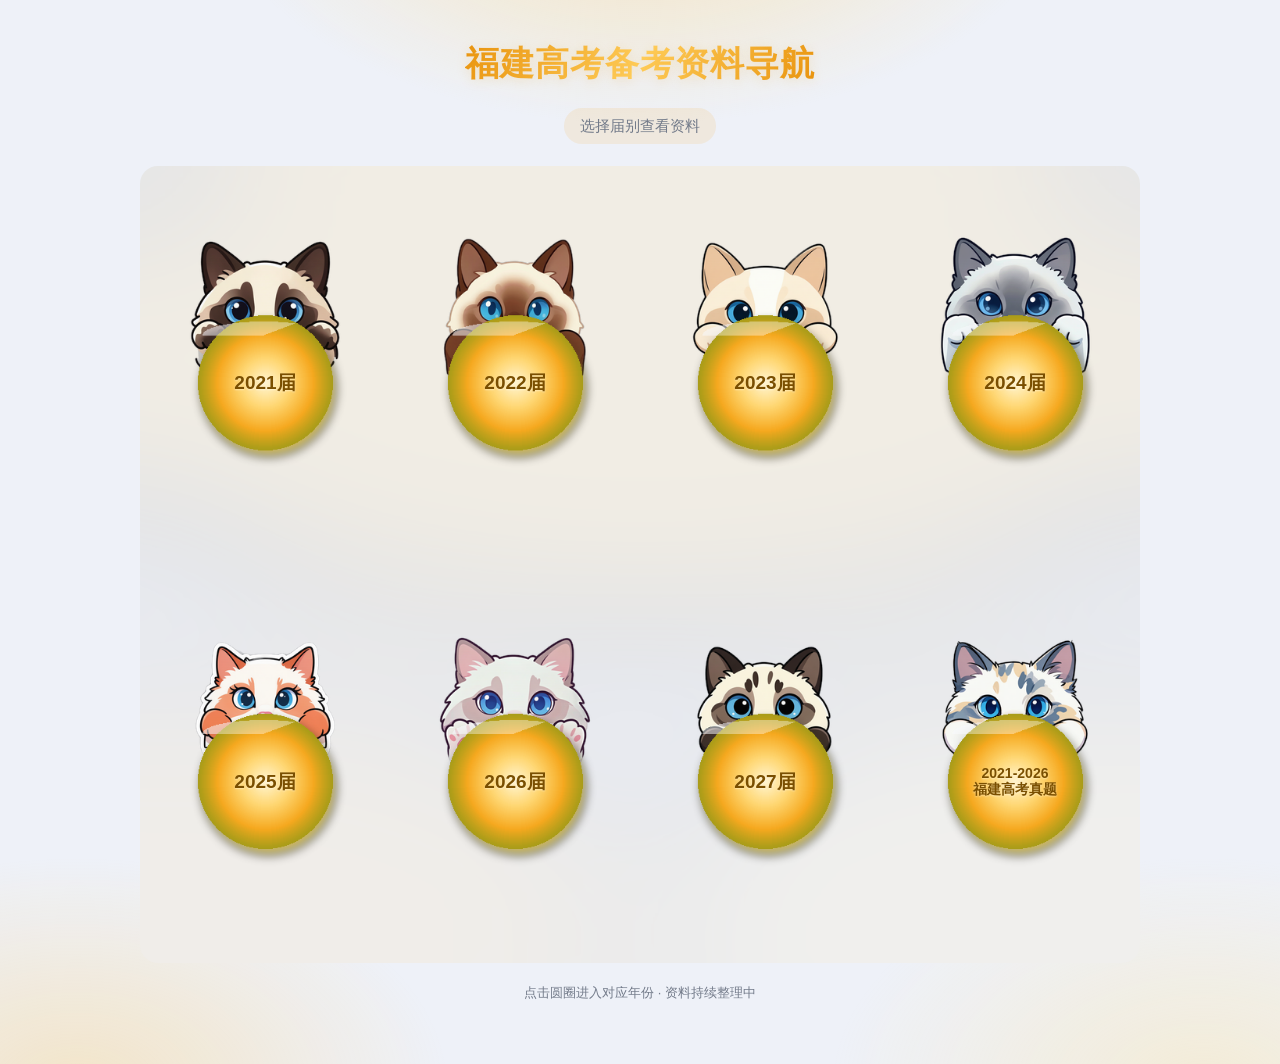
==== commit ecc7ce2b: "网页改版为SPA样式" ====
--- a/index.html
+++ b/index.html
@@ -1,4 +1,10 @@
-<!DOCTYPE html><html lang="zh-CN"><head><meta charset="utf-8"><meta name="viewport" content="width=device-width, initial-scale=1"><title>2026届 考试资料目录树 · 可视化</title><style>
+<!DOCTYPE html>
+<html lang="zh-CN">
+<head>
+<meta charset="utf-8">
+<meta name="viewport" content="width=device-width, initial-scale=1">
+<title>高考真题资料导航</title>
+<style>
 :root{--bg:#f7f8fa;--card:#fff;--line:#e3e6ea;--ink:#23272e;--sub:#6b7280;--accent:#2f6df0;--green:#27ae60;--gray:#d8dce1;}
 *{box-sizing:border-box}
 body{margin:0;font-family:-apple-system,"Segoe UI","Microsoft YaHei",sans-serif;background:var(--bg);color:var(--ink);line-height:1.55}
@@ -211,7 +217,117 @@
 /* 数据层在角色上层 */
 .stat .n,.stat .t{position:relative;z-index:2}
 
-</style></head><body><div class="wrap"><div class="hero"><h1>2026届 · 高三考试资料目录树</h1><div class="sub">根目录：2026届　|　共 52 个考试批次 · 109 个文件夹 · 1240 个文件 · 总大小 4.41 GB　|　生成于自动扫描</div></div><div class="stats"><div class="stat" data-bg="purple"><div class="n">52</div><div class="t">考试批次</div></div><div class="stat" data-bg="pink"><div class="n">109</div><div class="t">文件夹总数</div></div><div class="stat" data-bg="blue"><div class="n">1240</div><div class="t">文件总数</div></div><div class="stat" data-bg="orange"><div class="n">4.41 GB</div><div class="t">文件夹总大小</div></div></div><div class="dl-links"><a href="https://pan.baidu.com/s/1MRE5Zsq7VSMIal0HQhIwmQ?pwd=F9lm" target="_blank" rel="noopener">主链接（百度云）</a><a href="https://yun.139.com/shareweb/#/w/i/2w2KT5UTBbcbb" target="_blank" rel="noopener">备用链接（移动云）</a><a href="https://docs.qq.com/sheet/DUEhTaU11ZE5heEZO" target="_blank" rel="noopener">备用链接2（蓝奏云）（待完善）</a></div><div class="panel"><h2>文件类型分布</h2><div class="bar-row"><div>PDF试卷</div><div class="bar-track"><div class="bar-fill" style="width:100%"></div></div><div class="bar-n">842</div></div><div class="bar-row"><div>Word解析</div><div class="bar-track"><div class="bar-fill" style="width:35%"></div></div><div class="bar-n">301</div></div><div class="bar-row"><div>听力音频</div><div class="bar-track"><div class="bar-fill" style="width:8%"></div></div><div class="bar-n">69</div></div><div class="bar-row"><div>单词整理（IAI English）</div><div class="bar-track"><div class="bar-fill" style="width:1%"></div></div><div class="bar-n">15</div></div><div class="bar-row"><div>考试说明文档（md和txt）</div><div class="bar-track"><div class="bar-fill" style="width:0%"></div></div><div class="bar-n">5</div></div><div class="bar-row"><div>考试辅助资料（图片）</div><div class="bar-track"><div class="bar-fill" style="width:0%"></div></div><div class="bar-n">5</div></div><div class="bar-row"><div>压缩包</div><div class="bar-track"><div class="bar-fill" style="width:0%"></div></div><div class="bar-n">3</div></div><div class="tip">以 PDF 试卷（842）与 Word 解析（301）为主，听力为 69 个音频。</div></div><div class="panel"><h2>各阶段批次数量（按月份）</h2><div class="bars"><div class="bar-col"><div class="b" style="height:69px">6</div><div class="lab">A</div></div><div class="bar-col"><div class="b" style="height:23px">2</div><div class="lab">B</div></div><div class="bar-col"><div class="b" style="height:46px">4</div><div class="lab">C</div></div><div class="bar-col"><div class="b" style="height:57px">5</div><div class="lab">D</div></div><div class="bar-col"><div class="b" style="height:80px">7</div><div class="lab">E</div></div><div class="bar-col"><div class="b" style="height:69px">6</div><div class="lab">F</div></div><div class="bar-col"><div class="b" style="height:57px">5</div><div class="lab">G</div></div><div class="bar-col"><div class="b" style="height:150px">13</div><div class="lab">H</div></div><div class="bar-col"><div class="b" style="height:46px">4</div><div class="lab">Z</div></div></div></div><div class="panel"><h2>完整目录树（点击 ▸ 展开 / 折叠）</h2><ul class="tree root"><li class="dir collapsed"><span class="toggle" onclick="toggle(this)">▸</span><span class="dname" title="A夏一等第一学期开学考~（2025.8）2026届高三联合开学摸底考试">A夏一等第一学期开学考~（2025.8）2026届高三联合开学摸底考试</span><ul class="tree"><li class="file f-pdf"><span class="fname" title="化学原卷.pdf">化学原卷.pdf</span></li><li class="file f-pdf"><span class="fname" title="化学答案.pdf">化学答案.pdf</span></li><li class="file f-pdf"><span class="fname" title="历史原卷（有水印）.pdf">历史原卷（有水印）.pdf</span></li><li class="file f-pdf"><span class="fname" title="历史答案（有水印）.pdf">历史答案（有水印）.pdf</span></li><li class="file f-pdf"><span class="fname" title="地理原卷（有水印）.pdf">地理原卷（有水印）.pdf</span></li><li class="file f-pdf"><span class="fname" title="地理答案.pdf">地理答案.pdf</span></li><li class="file f-pdf"><span class="fname" title="政治原卷（转文字，有水印）.pdf">政治原卷（转文字，有水印）.pdf</span></li><li class="file f-pdf"><span class="fname" title="政治答案（有水印）.pdf">政治答案（有水印）.pdf</span></li><li class="file f-pdf"><span class="fname" title="数学原卷.pdf">数学原卷.pdf</span></li><li class="file f-pdf"><span class="fname" title="数学答案.pdf">数学答案.pdf</span></li><li class="file f-pdf"><span class="fname" title="物理原卷.pdf">物理原卷.pdf</span></li><li class="file f-pdf"><span class="fname" title="物理答案.pdf">物理答案.pdf</span></li><li class="file f-pdf"><span class="fname" title="生物原卷.pdf">生物原卷.pdf</span></li><li class="file f-pdf"><span class="fname" title="生物答案.pdf">生物答案.pdf</span></li><li class="file f-txt"><span class="fname" title="考试信息.txt">考试信息.txt</span></li><li class="file f-pdf"><span class="fname" title="英语原卷（IAI）.pdf">英语原卷（IAI）.pdf</span></li><li class="file f-mp3"><span class="fname" title="英语听力.mp3">英语听力.mp3</span></li><li class="file f-pdf"><span class="fname" title="英语答案.pdf">英语答案.pdf</span></li><li class="file f-pdf"><span class="fname" title="英语答案（IAI）.pdf">英语答案（IAI）.pdf</span></li><li class="dir collapsed"><span class="toggle" onclick="toggle(this)">▸</span><span class="dname" title="英语词汇整理（IAI）">英语词汇整理（IAI）</span><ul class="tree"><li class="file f-xlsx"><span class="fname" title="全国名校联盟2026届高三联合开学摸底考试高三英语试题_北师大.xlsx">全国名校联盟2026届高三联合开学摸底考试高三英语试题_北师大.xlsx</span></li><li class="file f-xlsx"><span class="fname" title="全国名校联盟2026届高三联合开学摸底考试高三英语试题_外研版.xlsx">全国名校联盟2026届高三联合开学摸底考试高三英语试题_外研版.xlsx</span></li><li class="file f-xlsx"><span class="fname" title="全国名校联盟2026届高三联合开学摸底考试高三英语试题_新人教.xlsx">全国名校联盟2026届高三联合开学摸底考试高三英语试题_新人教.xlsx</span></li><li class="file f-xlsx"><span class="fname" title="全国名校联盟2026届高三联合开学摸底考试高三英语试题_新课标.xlsx">全国名校联盟2026届高三联合开学摸底考试高三英语试题_新课标.xlsx</span></li><li class="file f-xlsx"><span class="fname" title="全国名校联盟2026届高三联合开学摸底考试高三英语试题_译林.xlsx">全国名校联盟2026届高三联合开学摸底考试高三英语试题_译林.xlsx</span></li></ul></li><li class="file f-pdf"><span class="fname" title="语文原卷（拍照）.pdf">语文原卷（拍照）.pdf</span></li><li class="file f-pdf"><span class="fname" title="语文答案（有水印）.pdf">语文答案（有水印）.pdf</span></li></ul></li><li class="dir collapsed"><span class="toggle" onclick="toggle(this)">▸</span><span class="dname" title="A泉州一检（2025.9）2026届泉州市高中毕业班质量监测（一）">A泉州一检（2025.9）2026届泉州市高中毕业班质量监测（一）</span><ul class="tree"><li class="file f-pdf"><span class="fname" title="（化学答案）2026届泉州市高中毕业班质量监测（一）.pdf">（化学答案）2026届泉州市高中毕业班质量监测（一）.pdf</span></li><li class="file f-pdf"><span class="fname" title="（化学试题）2026届泉州市高中毕业班质量监测（一）.pdf">（化学试题）2026届泉州市高中毕业班质量监测（一）.pdf</span></li><li class="file f-pdf"><span class="fname" title="（历史答案）2026届泉州市高中毕业班质量监测（一）.pdf">（历史答案）2026届泉州市高中毕业班质量监测（一）.pdf</span></li><li class="file f-pdf"><span class="fname" title="（历史试题）2026届泉州市高中毕业班质量监测（一）.pdf">（历史试题）2026届泉州市高中毕业班质量监测（一）.pdf</span></li><li class="file f-pdf"><span class="fname" title="（地理答案）2026届泉州市高中毕业班质量监测（一）.pdf">（地理答案）2026届泉州市高中毕业班质量监测（一）.pdf</span></li><li class="file f-pdf"><span class="fname" title="（地理试题）2026届泉州市高中毕业班质量监测（一）.pdf">（地理试题）2026届泉州市高中毕业班质量监测（一）.pdf</span></li><li class="file f-pdf"><span class="fname" title="（政治原卷）2026届泉州市高中毕业班质量监测（一）.pdf">（政治原卷）2026届泉州市高中毕业班质量监测（一）.pdf</span></li><li class="file f-pdf"><span class="fname" title="（政治答案）2026届泉州市高中毕业班质量监测（一）.pdf">（政治答案）2026届泉州市高中毕业班质量监测（一）.pdf</span></li><li class="file f-pdf"><span class="fname" title="（数学原卷）2026届泉州市高中年级质量监测（一）.pdf">（数学原卷）2026届泉州市高中年级质量监测（一）.pdf</span></li><li class="file f-pdf"><span class="fname" title="（数学答案）2026届泉州市高中毕业班质量监测（一）.pdf">（数学答案）2026届泉州市高中毕业班质量监测（一）.pdf</span></li><li class="file f-mp3"><span class="fname" title="（日语听力）2026届泉州市高中毕业班质量监测（一）.mp3">（日语听力）2026届泉州市高中毕业班质量监测（一）.mp3</span></li><li class="file f-pdf"><span class="fname" title="（日语答案）2026届泉州市高中毕业班质量监测（一）.pdf">（日语答案）2026届泉州市高中毕业班质量监测（一）.pdf</span></li><li class="file f-pdf"><span class="fname" title="（日语试题）2026届泉州市高中毕业班质量监测（一）.pdf">（日语试题）2026届泉州市高中毕业班质量监测（一）.pdf</span></li><li class="file f-pdf"><span class="fname" title="（物理原卷）2026届泉州市高中毕业班质量监测（一）.pdf">（物理原卷）2026届泉州市高中毕业班质量监测（一）.pdf</span></li><li class="file f-pdf"><span class="fname" title="（物理答案）2026届泉州市高中毕业班质量监测（一）.pdf">（物理答案）2026届泉州市高中毕业班质量监测（一）.pdf</span></li><li class="file f-pdf"><span class="fname" title="（生物答案）2026届泉州市高中毕业班质量监测（一）.pdf">（生物答案）2026届泉州市高中毕业班质量监测（一）.pdf</span></li><li class="file f-pdf"><span class="fname" title="（生物试题）2026届泉州市高中毕业班质量监测（一）.pdf">（生物试题）2026届泉州市高中毕业班质量监测（一）.pdf</span></li><li class="file f-pdf"><span class="fname" title="（英语原卷）2026届泉州市高中毕业班质量监测（一）.pdf">（英语原卷）2026届泉州市高中毕业班质量监测（一）.pdf</span></li><li class="file f-mp3"><span class="fname" title="（英语听力）2026届泉州市高中毕业班质量监测（一）.mp3">（英语听力）2026届泉州市高中毕业班质量监测（一）.mp3</span></li><li class="file f-pdf"><span class="fname" title="（英语答案）2026届泉州市高中毕业班质量监测（一）.pdf">（英语答案）2026届泉州市高中毕业班质量监测（一）.pdf</span></li><li class="file f-pdf"><span class="fname" title="（语文原卷）2026届泉州市高中毕业班质量监测（一）.pdf">（语文原卷）2026届泉州市高中毕业班质量监测（一）.pdf</span></li><li class="file f-pdf"><span class="fname" title="（语文答案）2026届泉州市高中毕业班质量监测（一）.pdf">（语文答案）2026届泉州市高中毕业班质量监测（一）.pdf</span></li></ul></li><li class="dir collapsed"><span class="toggle" onclick="toggle(this)">▸</span><span class="dname" title="A漳州一检（2025.8）2026届漳州市高中毕业班第一次质量检测">A漳州一检（2025.8）2026届漳州市高中毕业班第一次质量检测</span><ul class="tree"><li class="dir collapsed"><span class="toggle" onclick="toggle(this)">▸</span><span class="dname" title="化学试题答案 福建省漳州市2025-2026学年高三上学期第一次教学质量检测">化学试题答案 福建省漳州市2025-2026学年高三上学期第一次教学质量检测</span><ul class="tree"><li class="file f-pdf"><span class="fname" title="2026届福建省漳州市高三上学期第一次质检（开学）化学试题.pdf">2026届福建省漳州市高三上学期第一次质检（开学）化学试题.pdf</span></li><li class="file f-pdf"><span class="fname" title="化学参考答案.pdf">化学参考答案.pdf</span></li></ul></li><li class="dir collapsed"><span class="toggle" onclick="toggle(this)">▸</span><span class="dname" title="历史试题答案福建省漳州市2025-2026学年高三上学期第一次教学质量检测">历史试题答案福建省漳州市2025-2026学年高三上学期第一次教学质量检测</span><ul class="tree"><li class="file f-pdf"><span class="fname" title="福建省漳州市2025-2026学年高三上学期第一次教学质量检测历史试题.pdf">福建省漳州市2025-2026学年高三上学期第一次教学质量检测历史试题.pdf</span></li><li class="file f-docx"><span class="fname" title="福建省漳州市2025-2026学年高三上学期第一次教学质量检测历史试题参考答案.docx">福建省漳州市2025-2026学年高三上学期第一次教学质量检测历史试题参考答案.docx</span></li></ul></li><li class="dir collapsed"><span class="toggle" onclick="toggle(this)">▸</span><span class="dname" title="地理试题答案 福建省漳州市2025-2026学年高三上学期第一次质检（开学）">地理试题答案 福建省漳州市2025-2026学年高三上学期第一次质检（开学）</span><ul class="tree"><li class="file f-pdf"><span class="fname" title="2026届福建省漳州市高三上学期第一次质检（开学）地理试题.pdf">2026届福建省漳州市高三上学期第一次质检（开学）地理试题.pdf</span></li><li class="file f-docx"><span class="fname" title="地理答案福建漳州市高三毕业班8月开学质量检测.docx">地理答案福建漳州市高三毕业班8月开学质量检测.docx</span></li></ul></li><li class="dir collapsed"><span class="toggle" onclick="toggle(this)">▸</span><span class="dname" title="政治试题答案福建省漳州市2025-2026学年高三上学期第一次教学质量检测">政治试题答案福建省漳州市2025-2026学年高三上学期第一次教学质量检测</span><ul class="tree"><li class="file f-docx"><span class="fname" title="漳州一检思想政治参考答案.docx">漳州一检思想政治参考答案.docx</span></li><li class="file f-pdf"><span class="fname" title="漳州一检政治参考答案.pdf">漳州一检政治参考答案.pdf</span></li><li class="file f-docx"><span class="fname" title="福建省漳州市2025-2026学年高三上学期第一次教学质量检测政治试题.docx">福建省漳州市2025-2026学年高三上学期第一次教学质量检测政治试题.docx</span></li></ul></li><li class="file f-pdf"><span class="fname" title="数学试题答案福建省漳州市2026届高三第一次教学质量检测.pdf">数学试题答案福建省漳州市2026届高三第一次教学质量检测.pdf</span></li><li class="dir collapsed"><span class="toggle" onclick="toggle(this)">▸</span><span class="dname" title="物理试题答案">物理试题答案</span><ul class="tree"><li class="file f-pdf"><span class="fname" title="物理答案-2026届漳州一检.pdf">物理答案-2026届漳州一检.pdf</span></li><li class="file f-pdf"><span class="fname" title="物理试题2026届福建省漳州市高三上学期毕业班第一次教学质量检测.pdf">物理试题2026届福建省漳州市高三上学期毕业班第一次教学质量检测.pdf</span></li></ul></li><li class="dir collapsed"><span class="toggle" onclick="toggle(this)">▸</span><span class="dname" title="生物试题答案 2026届漳州市高三第一次教学质量检测">生物试题答案 2026届漳州市高三第一次教学质量检测</span><ul class="tree"><li class="file f-pdf"><span class="fname" title="漳州一检生物参考答案.pdf">漳州一检生物参考答案.pdf</span></li><li class="file f-pdf"><span class="fname" title="福建省漳州市2025-2026学年高三上学期第一次教学质量检测生物试题.pdf">福建省漳州市2025-2026学年高三上学期第一次教学质量检测生物试题.pdf</span></li></ul></li><li class="dir collapsed"><span class="toggle" onclick="toggle(this)">▸</span><span class="dname" title="英语听力试题答案 2026届漳州市高三第一次教学质量检测">英语听力试题答案 2026届漳州市高三第一次教学质量检测</span><ul class="tree"><li class="file f-pdf"><span class="fname" title="漳州市2026届一质检英语参考答案.pdf">漳州市2026届一质检英语参考答案.pdf</span></li><li class="file f-mp3"><span class="fname" title="漳州市2026届高三毕业班第一次质量检测英语听力.mp3">漳州市2026届高三毕业班第一次质量检测英语听力.mp3</span></li><li class="file f-pdf"><span class="fname" title="福建省漳州市2025-2026学年高三上学期第一次教学质量检测英语试题.pdf">福建省漳州市2025-2026学年高三上学期第一次教学质量检测英语试题.pdf</span></li></ul></li><li class="dir collapsed"><span class="toggle" onclick="toggle(this)">▸</span><span class="dname" title="语文试题答案福建省漳州市2025-2026学年高三上学期第一次教学质量检测">语文试题答案福建省漳州市2025-2026学年高三上学期第一次教学质量检测</span><ul class="tree"><li class="file f-pdf"><span class="fname" title="2026届福建省漳州市高中毕业班第一次教学质量检测语文试题.pdf">2026届福建省漳州市高中毕业班第一次教学质量检测语文试题.pdf</span></li><li class="file f-docx"><span class="fname" title="2026届福建省漳州市高中毕业班第一次教学质量检测语文试题参考答案.docx">2026届福建省漳州市高中毕业班第一次教学质量检测语文试题参考答案.docx</span></li></ul></li></ul></li><li class="dir collapsed"><span class="toggle" onclick="toggle(this)">▸</span><span class="dname" title="A福州一中开学考（2025.8）第一学期开学质量检测">A福州一中开学考（2025.8）第一学期开学质量检测</span><ul class="tree"><li class="file f-docx"><span class="fname" title="化学试卷（原卷版）福州第一中学2026届高三上学期开学质量检测.docx">化学试卷（原卷版）福州第一中学2026届高三上学期开学质量检测.docx</span></li><li class="file f-docx"><span class="fname" title="化学试卷（解析版）福州第一中学2026届高三上学期开学质量检测.docx">化学试卷（解析版）福州第一中学2026届高三上学期开学质量检测.docx</span></li><li class="file f-docx"><span class="fname" title="历史试题（原卷版）福州第一中学2026届高三上学期开学质量检测.docx">历史试题（原卷版）福州第一中学2026届高三上学期开学质量检测.docx</span></li><li class="file f-docx"><span class="fname" title="历史试题（解析版）福州第一中学2026届高三上学期开学质量检测.docx">历史试题（解析版）福州第一中学2026届高三上学期开学质量检测.docx</span></li><li class="file f-docx"><span class="fname" title="地理试题（原卷版）福州第一中学2026届高三上学期开学质量检测.docx">地理试题（原卷版）福州第一中学2026届高三上学期开学质量检测.docx</span></li><li class="file f-docx"><span class="fname" title="地理试题（解析版）福州第一中学2026届高三上学期开学质量检测.docx">地理试题（解析版）福州第一中学2026届高三上学期开学质量检测.docx</span></li><li class="file f-docx"><span class="fname" title="政治试题（原卷版）福州第一中学2026届高三上学期开学质量检测.docx">政治试题（原卷版）福州第一中学2026届高三上学期开学质量检测.docx</span></li><li class="file f-docx"><span class="fname" title="政治试题（解析版）福州第一中学2026届高三上学期开学质量检测.docx">政治试题（解析版）福州第一中学2026届高三上学期开学质量检测.docx</span></li><li class="file f-docx"><span class="fname" title="数学试题（原卷版）福州第一中学2026届高三上学期开学质量检测.docx">数学试题（原卷版）福州第一中学2026届高三上学期开学质量检测.docx</span></li><li class="file f-docx"><span class="fname" title="数学试题（解析版）福州第一中学2026届高三上学期开学质量检测.docx">数学试题（解析版）福州第一中学2026届高三上学期开学质量检测.docx</span></li><li class="file f-docx"><span class="fname" title="物理试卷（原卷版）福州第一中学2026届高三上学期开学质量检测.docx">物理试卷（原卷版）福州第一中学2026届高三上学期开学质量检测.docx</span></li><li class="file f-docx"><span class="fname" title="物理试卷（解析版）福州第一中学2026届高三上学期开学质量检测.docx">物理试卷（解析版）福州第一中学2026届高三上学期开学质量检测.docx</span></li><li class="file f-docx"><span class="fname" title="生物试题（原卷版）福州第一中学2026届高三上学期开学质量检测.docx">生物试题（原卷版）福州第一中学2026届高三上学期开学质量检测.docx</span></li><li class="file f-docx"><span class="fname" title="生物试题（解析版）福州第一中学2026届高三上学期开学质量检测.docx">生物试题（解析版）福州第一中学2026届高三上学期开学质量检测.docx</span></li><li class="file f-docx"><span class="fname" title="英语听力原文福州第一中学2026届高三上学期开学质量检测.docx">英语听力原文福州第一中学2026届高三上学期开学质量检测.docx</span></li><li class="file f-mp3"><span class="fname" title="英语听力福州市第一中学2026届高三第一学期开学质量检测.mp3">英语听力福州市第一中学2026届高三第一学期开学质量检测.mp3</span></li><li class="file f-docx"><span class="fname" title="英语试题（原卷版）福州第一中学2026届高三上学期开学质量检测.docx">英语试题（原卷版）福州第一中学2026届高三上学期开学质量检测.docx</span></li><li class="file f-docx"><span class="fname" title="英语试题（解析版）福州第一中学2026届高三上学期开学质量检测.docx">英语试题（解析版）福州第一中学2026届高三上学期开学质量检测.docx</span></li><li class="file f-docx"><span class="fname" title="语文试题（原卷版）福州第一中学2026届高三上学期开学质量检测.docx">语文试题（原卷版）福州第一中学2026届高三上学期开学质量检测.docx</span></li><li class="file f-docx"><span class="fname" title="语文试题（解析版）福州第一中学2026届高三上学期开学质量检测.docx">语文试题（解析版）福州第一中学2026届高三上学期开学质量检测.docx</span></li></ul></li><li class="dir collapsed"><span class="toggle" onclick="toggle(this)">▸</span><span class="dname" title="A福州一检（2025.8）2026届福州市高三年级第一次质量检测">A福州一检（2025.8）2026届福州市高三年级第一次质量检测</span><ul class="tree"><li class="file f-pdf"><span class="fname" title="（化学原卷）2025-2026学年福州市高三年级第一次质量检测.pdf">（化学原卷）2025-2026学年福州市高三年级第一次质量检测.pdf</span></li><li class="file f-pdf"><span class="fname" title="（化学答案）2025-2026学年福州市高三年级第一次质量检测.pdf">（化学答案）2025-2026学年福州市高三年级第一次质量检测.pdf</span></li><li class="file f-pdf"><span class="fname" title="（历史原卷）2025-2026学年福州市高三年级第一次质量检测.pdf">（历史原卷）2025-2026学年福州市高三年级第一次质量检测.pdf</span></li><li class="file f-pdf"><span class="fname" title="（历史答案）2025-2026学年福州市高三年级第一次质量检测.pdf">（历史答案）2025-2026学年福州市高三年级第一次质量检测.pdf</span></li><li class="file f-pdf"><span class="fname" title="（地理原卷）2025-2026学年福州市高三年级第一次质量检测.pdf">（地理原卷）2025-2026学年福州市高三年级第一次质量检测.pdf</span></li><li class="file f-docx"><span class="fname" title="（地理答案）2025-2026学年福州市高三年级第一次质量检测.docx">（地理答案）2025-2026学年福州市高三年级第一次质量检测.docx</span></li><li class="file f-pdf"><span class="fname" title="（思想政治原卷）2025-2026学年福州市高三年级第一次质量检测.pdf">（思想政治原卷）2025-2026学年福州市高三年级第一次质量检测.pdf</span></li><li class="file f-pdf"><span class="fname" title="（思想政治答案）2025-2026学年福州市高三年级第一次质量检测.pdf">（思想政治答案）2025-2026学年福州市高三年级第一次质量检测.pdf</span></li><li class="file f-pdf"><span class="fname" title="（数学原卷）2025-2026学年福州市高三年级第一次质量检测.pdf">（数学原卷）2025-2026学年福州市高三年级第一次质量检测.pdf</span></li><li class="file f-pdf"><span class="fname" title="（数学答案）2025-2026学年福州市高三年级第一次质量检测 .pdf">（数学答案）2025-2026学年福州市高三年级第一次质量检测 .pdf</span></li><li class="file f-pdf"><span class="fname" title="（物理原卷）2025-2026学年福州市高三年级第一次质量检测.pdf">（物理原卷）2025-2026学年福州市高三年级第一次质量检测.pdf</span></li><li class="file f-pdf"><span class="fname" title="（物理答案）2025-2026学年福州市高三年级第一次质量检测.pdf">（物理答案）2025-2026学年福州市高三年级第一次质量检测.pdf</span></li><li class="file f-pdf"><span class="fname" title="（生物原卷）2025-2026学年福州市高三年级第一次质量检测.pdf">（生物原卷）2025-2026学年福州市高三年级第一次质量检测.pdf</span></li><li class="file f-docx"><span class="fname" title="（生物答案）2025-2026学年福州市高三年级第一次质量检测.docx">（生物答案）2025-2026学年福州市高三年级第一次质量检测.docx</span></li><li class="file f-pdf"><span class="fname" title="（英语原卷）PDF_2025-2026福州市高三年级第一次质量检测.pdf">（英语原卷）PDF_2025-2026福州市高三年级第一次质量检测.pdf</span></li><li class="file f-mp3"><span class="fname" title="（英语听力）2025-2026学年福州市高三年级第一次质量检测.mp3">（英语听力）2025-2026学年福州市高三年级第一次质量检测.mp3</span></li><li class="file f-docx"><span class="fname" title="（英语答案）2025-2026学年福州市高三年级第一次质量检测.docx">（英语答案）2025-2026学年福州市高三年级第一次质量检测.docx</span></li><li class="file f-pdf"><span class="fname" title="（语文原卷）2025-2026学年福州市高三年级第一次质量检测.pdf">（语文原卷）2025-2026学年福州市高三年级第一次质量检测.pdf</span></li><li class="file f-pdf"><span class="fname" title="（语文答案）2025-2026学年福州市高三年级第一次质量检测.pdf">（语文答案）2025-2026学年福州市高三年级第一次质量检测.pdf</span></li></ul></li><li class="dir collapsed"><span class="toggle" onclick="toggle(this)">▸</span><span class="dname" title="A金太阳9月开学考~（2025.9）26-17C金太阳福建部分学校9月开学考">A金太阳9月开学考~（2025.9）26-17C金太阳福建部分学校9月开学考</span><ul class="tree"><li class="file f-pdf"><span class="fname" title="福建省金太阳2026届高三9月开学联考（26-17C）化学.pdf">福建省金太阳2026届高三9月开学联考（26-17C）化学.pdf</span></li><li class="file f-pdf"><span class="fname" title="福建省金太阳2026届高三9月开学联考（26-17C）化学答案.pdf">福建省金太阳2026届高三9月开学联考（26-17C）化学答案.pdf</span></li><li class="file f-pdf"><span class="fname" title="福建省金太阳2026届高三9月开学联考（26-17C）历史.pdf">福建省金太阳2026届高三9月开学联考（26-17C）历史.pdf</span></li><li class="file f-pdf"><span class="fname" title="福建省金太阳2026届高三9月开学联考（26-17C）历史答案.pdf">福建省金太阳2026届高三9月开学联考（26-17C）历史答案.pdf</span></li><li class="file f-pdf"><span class="fname" title="福建省金太阳2026届高三9月开学联考（26-17C）地理.pdf">福建省金太阳2026届高三9月开学联考（26-17C）地理.pdf</span></li><li class="file f-pdf"><span class="fname" title="福建省金太阳2026届高三9月开学联考（26-17C）地理答案.pdf">福建省金太阳2026届高三9月开学联考（26-17C）地理答案.pdf</span></li><li class="file f-pdf"><span class="fname" title="福建省金太阳2026届高三9月开学联考（26-17C）政治.pdf">福建省金太阳2026届高三9月开学联考（26-17C）政治.pdf</span></li><li class="file f-pdf"><span class="fname" title="福建省金太阳2026届高三9月开学联考（26-17C）政治答案.pdf">福建省金太阳2026届高三9月开学联考（26-17C）政治答案.pdf</span></li><li class="file f-pdf"><span class="fname" title="福建省金太阳2026届高三9月开学联考（26-17C）数学.pdf">福建省金太阳2026届高三9月开学联考（26-17C）数学.pdf</span></li><li class="file f-pdf"><span class="fname" title="福建省金太阳2026届高三9月开学联考（26-17C）数学答案.pdf">福建省金太阳2026届高三9月开学联考（26-17C）数学答案.pdf</span></li><li class="file f-pdf"><span class="fname" title="福建省金太阳2026届高三9月开学联考（26-17C）物理.pdf">福建省金太阳2026届高三9月开学联考（26-17C）物理.pdf</span></li><li class="file f-pdf"><span class="fname" title="福建省金太阳2026届高三9月开学联考（26-17C）物理答案.pdf">福建省金太阳2026届高三9月开学联考（26-17C）物理答案.pdf</span></li><li class="file f-pdf"><span class="fname" title="福建省金太阳2026届高三9月开学联考（26-17C）生物.pdf">福建省金太阳2026届高三9月开学联考（26-17C）生物.pdf</span></li><li class="file f-pdf"><span class="fname" title="福建省金太阳2026届高三9月开学联考（26-17C）生物答案.pdf">福建省金太阳2026届高三9月开学联考（26-17C）生物答案.pdf</span></li><li class="file f-pdf"><span class="fname" title="福建省金太阳2026届高三9月开学联考（26-17C）英语.pdf">福建省金太阳2026届高三9月开学联考（26-17C）英语.pdf</span></li><li class="file f-pdf"><span class="fname" title="福建省金太阳2026届高三9月开学联考（26-17C）英语答案.pdf">福建省金太阳2026届高三9月开学联考（26-17C）英语答案.pdf</span></li><li class="file f-pdf"><span class="fname" title="福建省金太阳2026届高三9月开学联考（26-17C）语文.pdf">福建省金太阳2026届高三9月开学联考（26-17C）语文.pdf</span></li><li class="file f-pdf"><span class="fname" title="福建省金太阳2026届高三9月开学联考（26-17C）语文答案.pdf">福建省金太阳2026届高三9月开学联考（26-17C）语文答案.pdf</span></li></ul></li><li class="dir collapsed"><span class="toggle" onclick="toggle(this)">▸</span><span class="dname" title="B金太阳10月联考~（2025.10）26-64C金太阳福建部分学校10月联考">B金太阳10月联考~（2025.10）26-64C金太阳福建部分学校10月联考</span><ul class="tree"><li class="file f-pdf"><span class="fname" title="福建省2026届高三上学期10月联考（26-64C）化学.pdf">福建省2026届高三上学期10月联考（26-64C）化学.pdf</span></li><li class="file f-pdf"><span class="fname" title="福建省2026届高三上学期10月联考（26-64C）化学答案.pdf">福建省2026届高三上学期10月联考（26-64C）化学答案.pdf</span></li><li class="file f-pdf"><span class="fname" title="福建省2026届高三上学期10月联考（26-64C）历史.pdf">福建省2026届高三上学期10月联考（26-64C）历史.pdf</span></li><li class="file f-pdf"><span class="fname" title="福建省2026届高三上学期10月联考（26-64C）历史答案.pdf">福建省2026届高三上学期10月联考（26-64C）历史答案.pdf</span></li><li class="file f-pdf"><span class="fname" title="福建省2026届高三上学期10月联考（26-64C）地理.pdf">福建省2026届高三上学期10月联考（26-64C）地理.pdf</span></li><li class="file f-pdf"><span class="fname" title="福建省2026届高三上学期10月联考（26-64C）地理答案.pdf">福建省2026届高三上学期10月联考（26-64C）地理答案.pdf</span></li><li class="file f-pdf"><span class="fname" title="福建省2026届高三上学期10月联考（26-64C）政治.pdf">福建省2026届高三上学期10月联考（26-64C）政治.pdf</span></li><li class="file f-pdf"><span class="fname" title="福建省2026届高三上学期10月联考（26-64C）政治答案.pdf">福建省2026届高三上学期10月联考（26-64C）政治答案.pdf</span></li><li class="file f-pdf"><span class="fname" title="福建省2026届高三上学期10月联考（26-64C）数学.pdf">福建省2026届高三上学期10月联考（26-64C）数学.pdf</span></li><li class="file f-pdf"><span class="fname" title="福建省2026届高三上学期10月联考（26-64C）数学答案.pdf">福建省2026届高三上学期10月联考（26-64C）数学答案.pdf</span></li><li class="file f-pdf"><span class="fname" title="福建省2026届高三上学期10月联考（26-64C）物理.pdf">福建省2026届高三上学期10月联考（26-64C）物理.pdf</span></li><li class="file f-pdf"><span class="fname" title="福建省2026届高三上学期10月联考（26-64C）物理答案.pdf">福建省2026届高三上学期10月联考（26-64C）物理答案.pdf</span></li><li class="file f-pdf"><span class="fname" title="福建省2026届高三上学期10月联考（26-64C）生物.pdf">福建省2026届高三上学期10月联考（26-64C）生物.pdf</span></li><li class="file f-pdf"><span class="fname" title="福建省2026届高三上学期10月联考（26-64C）生物答案.pdf">福建省2026届高三上学期10月联考（26-64C）生物答案.pdf</span></li><li class="file f-pdf"><span class="fname" title="福建省2026届高三上学期10月联考（26-64C）英语.pdf">福建省2026届高三上学期10月联考（26-64C）英语.pdf</span></li><li class="file f-mp3"><span class="fname" title="福建省2026届高三上学期10月联考（26-64C）英语听力.mp3">福建省2026届高三上学期10月联考（26-64C）英语听力.mp3</span></li><li class="file f-pdf"><span class="fname" title="福建省2026届高三上学期10月联考（26-64C）英语答案.pdf">福建省2026届高三上学期10月联考（26-64C）英语答案.pdf</span></li><li class="file f-pdf"><span class="fname" title="福建省2026届高三上学期10月联考（26-64C）语文.pdf">福建省2026届高三上学期10月联考（26-64C）语文.pdf</span></li><li class="file f-pdf"><span class="fname" title="福建省2026届高三上学期10月联考（26-64C）语文答案.pdf">福建省2026届高三上学期10月联考（26-64C）语文答案.pdf</span></li></ul></li><li class="dir collapsed"><span class="toggle" onclick="toggle(this)">▸</span><span class="dname" title="B金科10月联考~（2025.10）福建百校10月联考">B金科10月联考~（2025.10）福建百校10月联考</span><ul class="tree"><li class="file f-zip"><span class="fname" title="A全科福建百校高三上学期10月联合测评试题、答题卡和答案（原版）.zip">A全科福建百校高三上学期10月联合测评试题、答题卡和答案（原版）.zip</span></li><li class="file f-docx"><span class="fname" title="化学试题（原卷版）福建百校2026届高三上学期10月联合测评.docx">化学试题（原卷版）福建百校2026届高三上学期10月联合测评.docx</span></li><li class="file f-docx"><span class="fname" title="化学试题（解析版）福建百校2026届高三上学期10月联合测评.docx">化学试题（解析版）福建百校2026届高三上学期10月联合测评.docx</span></li><li class="file f-docx"><span class="fname" title="历史试题（原卷版）福建百校2026届高三上学期10月联合测评.docx">历史试题（原卷版）福建百校2026届高三上学期10月联合测评.docx</span></li><li class="file f-docx"><span class="fname" title="历史试题（解析版）福建百校2026届高三上学期10月联合测评.docx">历史试题（解析版）福建百校2026届高三上学期10月联合测评.docx</span></li><li class="file f-jpeg"><span class="fname" title="参考学校列表.jpeg">参考学校列表.jpeg</span></li><li class="file f-pdf"><span class="fname" title="地理试题（原卷版）福建百校2026届高三上学期10月联合测评.pdf">地理试题（原卷版）福建百校2026届高三上学期10月联合测评.pdf</span></li><li class="file f-pdf"><span class="fname" title="地理试题（解析版）福建百校2026届高三上学期10月联合测评.pdf">地理试题（解析版）福建百校2026届高三上学期10月联合测评.pdf</span></li><li class="file f-pdf"><span class="fname" title="政治试题（原卷版）福建百校2026届高三上学期10月联合测评.pdf">政治试题（原卷版）福建百校2026届高三上学期10月联合测评.pdf</span></li><li class="file f-pdf"><span class="fname" title="政治试题（解析版）福建百校2026届高三上学期10月联合测评.pdf">政治试题（解析版）福建百校2026届高三上学期10月联合测评.pdf</span></li><li class="file f-docx"><span class="fname" title="数学试题（原卷版）福建百校2026届高三上学期10月联合测评.docx">数学试题（原卷版）福建百校2026届高三上学期10月联合测评.docx</span></li><li class="file f-docx"><span class="fname" title="数学试题（解析版）福建百校2026届高三上学期10月联合测评.docx">数学试题（解析版）福建百校2026届高三上学期10月联合测评.docx</span></li><li class="file f-mp3"><span class="fname" title="日语听力福建百校2026届高三上学期10月联合测评.mp3">日语听力福建百校2026届高三上学期10月联合测评.mp3</span></li><li class="file f-pdf"><span class="fname" title="日语试题（原卷版）福建百校2026届高三上学期10月联合测评.pdf">日语试题（原卷版）福建百校2026届高三上学期10月联合测评.pdf</span></li><li class="file f-pdf"><span class="fname" title="日语试题（解析版）福建百校2026届高三上学期10月联合测评.pdf">日语试题（解析版）福建百校2026届高三上学期10月联合测评.pdf</span></li><li class="file f-png"><span class="fname" title="模拟切线.png">模拟切线.png</span></li><li class="file f-docx"><span class="fname" title="物理试题（原卷版）福建百校2026届高三上学期10月联合测评.docx">物理试题（原卷版）福建百校2026届高三上学期10月联合测评.docx</span></li><li class="file f-docx"><span class="fname" title="物理试题（解析版）福建百校2026届高三上学期10月联合测评.docx">物理试题（解析版）福建百校2026届高三上学期10月联合测评.docx</span></li><li class="file f-docx"><span class="fname" title="生物试题（原卷版）福建百校2026届高三上学期10月联合测评.docx">生物试题（原卷版）福建百校2026届高三上学期10月联合测评.docx</span></li><li class="file f-docx"><span class="fname" title="生物试题（解析版）福建百校2026届高三上学期10月联合测评.docx">生物试题（解析版）福建百校2026届高三上学期10月联合测评.docx</span></li><li class="file f-mp3"><span class="fname" title="英语听力福建百校2026届高三上学期10月联合测评.mp3">英语听力福建百校2026届高三上学期10月联合测评.mp3</span></li><li class="file f-docx"><span class="fname" title="英语试题与答案福建百校2026届高三上学期10月联合测评 .docx">英语试题与答案福建百校2026届高三上学期10月联合测评 .docx</span></li><li class="file f-pdf"><span class="fname" title="语文试题（原卷版）福建百校2026届高三上学期10月联合测评.pdf">语文试题（原卷版）福建百校2026届高三上学期10月联合测评.pdf</span></li><li class="file f-docx"><span class="fname" title="语文试题（原卷版）福建百校2026届高三上学期10月联合测评（文档）.docx">语文试题（原卷版）福建百校2026届高三上学期10月联合测评（文档）.docx</span></li><li class="file f-pdf"><span class="fname" title="语文试题（解析版）福建百校2026届高三上学期10月联合测评.pdf">语文试题（解析版）福建百校2026届高三上学期10月联合测评.pdf</span></li></ul></li><li class="dir collapsed"><span class="toggle" onclick="toggle(this)">▸</span><span class="dname" title="C名校联盟第一学期期中～（2025.11）2026届高三上学期期中联合考试（名校联盟 命）">C名校联盟第一学期期中～（2025.11）2026届高三上学期期中联合考试（名校联盟 命）</span><ul class="tree"><li class="file f-pdf"><span class="fname" title="化学原卷.pdf">化学原卷.pdf</span></li><li class="file f-pdf"><span class="fname" title="化学答案.pdf">化学答案.pdf</span></li><li class="file f-pdf"><span class="fname" title="历史原卷.pdf">历史原卷.pdf</span></li><li class="file f-pdf"><span class="fname" title="历史答案.pdf">历史答案.pdf</span></li><li class="file f-pdf"><span class="fname" title="地理原卷.pdf">地理原卷.pdf</span></li><li class="file f-pdf"><span class="fname" title="地理答案.pdf">地理答案.pdf</span></li><li class="file f-pdf"><span class="fname" title="政治原卷.pdf">政治原卷.pdf</span></li><li class="file f-pdf"><span class="fname" title="政治答案.pdf">政治答案.pdf</span></li><li class="file f-pdf"><span class="fname" title="数学原卷.pdf">数学原卷.pdf</span></li><li class="file f-pdf"><span class="fname" title="数学答案.pdf">数学答案.pdf</span></li><li class="file f-mp3"><span class="fname" title="日语听力福建名校联盟2026届高三上期中考.mp3">日语听力福建名校联盟2026届高三上期中考.mp3</span></li><li class="file f-pdf"><span class="fname" title="日语答案.pdf">日语答案.pdf</span></li><li class="file f-docx"><span class="fname" title="日语试卷含解析全国名校联盟2025-2026学年高三上学期期中.docx">日语试卷含解析全国名校联盟2025-2026学年高三上学期期中.docx</span></li><li class="file f-pdf"><span class="fname" title="日语试题：全国名校联盟2026届高三上学期期中考.pdf">日语试题：全国名校联盟2026届高三上学期期中考.pdf</span></li><li class="file f-pdf"><span class="fname" title="物理原卷.pdf">物理原卷.pdf</span></li><li class="file f-pdf"><span class="fname" title="物理答案.pdf">物理答案.pdf</span></li><li class="file f-pdf"><span class="fname" title="生物原卷.pdf">生物原卷.pdf</span></li><li class="file f-pdf"><span class="fname" title="生物答案.pdf">生物答案.pdf</span></li><li class="file f-pdf"><span class="fname" title="生物答案详解.pdf">生物答案详解.pdf</span></li><li class="file f-pdf"><span class="fname" title="英语原卷.pdf">英语原卷.pdf</span></li><li class="file f-mp3"><span class="fname" title="英语听力.mp3">英语听力.mp3</span></li><li class="file f-pdf"><span class="fname" title="英语听力原文.pdf">英语听力原文.pdf</span></li><li class="file f-pdf"><span class="fname" title="英语答案.pdf">英语答案.pdf</span></li><li class="file f-pdf"><span class="fname" title="语文原卷：全国名校联盟2026届高三上学期期中考试.pdf">语文原卷：全国名校联盟2026届高三上学期期中考试.pdf</span></li><li class="file f-pdf"><span class="fname" title="语文答案.pdf">语文答案.pdf</span></li></ul></li><li class="dir collapsed"><span class="toggle" onclick="toggle(this)">▸</span><span class="dname" title="C福宁古五校期中（2025.11）宁德福宁古五校教学联合体第一学期高三期中质量检测">C福宁古五校期中（2025.11）宁德福宁古五校教学联合体第一学期高三期中质量检测</span><ul class="tree"><li class="file f-pdf"><span class="fname" title="化学原卷.pdf">化学原卷.pdf</span></li><li class="file f-docx"><span class="fname" title="化学答案.docx">化学答案.docx</span></li><li class="file f-pdf"><span class="fname" title="化学答案.pdf">化学答案.pdf</span></li><li class="file f-pdf"><span class="fname" title="化学答题卡.pdf">化学答题卡.pdf</span></li><li class="file f-pdf"><span class="fname" title="历史原卷.pdf">历史原卷.pdf</span></li><li class="file f-pdf"><span class="fname" title="历史答案.pdf">历史答案.pdf</span></li><li class="file f-pdf"><span class="fname" title="历史答题卡.pdf">历史答题卡.pdf</span></li><li class="file f-pdf"><span class="fname" title="地理原卷.pdf">地理原卷.pdf</span></li><li class="file f-pdf"><span class="fname" title="地理答案.pdf">地理答案.pdf</span></li><li class="file f-pdf"><span class="fname" title="地理答题卡.pdf">地理答题卡.pdf</span></li><li class="file f-pdf"><span class="fname" title="政治原卷.pdf">政治原卷.pdf</span></li><li class="file f-pdf"><span class="fname" title="政治答案.pdf">政治答案.pdf</span></li><li class="file f-pdf"><span class="fname" title="政治答题卡.pdf">政治答题卡.pdf</span></li><li class="file f-pdf"><span class="fname" title="数学原卷.pdf">数学原卷.pdf</span></li><li class="file f-pdf"><span class="fname" title="数学答案.pdf">数学答案.pdf</span></li><li class="file f-pdf"><span class="fname" title="数学答题卡.pdf">数学答题卡.pdf</span></li><li class="file f-pdf"><span class="fname" title="日语原卷.pdf">日语原卷.pdf</span></li><li class="file f-mp3"><span class="fname" title="日语听力.mp3">日语听力.mp3</span></li><li class="file f-pdf"><span class="fname" title="日语答案.pdf">日语答案.pdf</span></li><li class="file f-pdf"><span class="fname" title="日语答题卡.pdf">日语答题卡.pdf</span></li><li class="file f-pdf"><span class="fname" title="物理原卷.pdf">物理原卷.pdf</span></li><li class="file f-pdf"><span class="fname" title="物理答案.pdf">物理答案.pdf</span></li><li class="file f-pdf"><span class="fname" title="物理答题卡.pdf">物理答题卡.pdf</span></li><li class="file f-pdf"><span class="fname" title="生物原卷.pdf">生物原卷.pdf</span></li><li class="file f-pdf"><span class="fname" title="生物答案.pdf">生物答案.pdf</span></li><li class="file f-pdf"><span class="fname" title="生物答题卡.pdf">生物答题卡.pdf</span></li><li class="file f-pdf"><span class="fname" title="英语原卷.pdf">英语原卷.pdf</span></li><li class="file f-mp3"><span class="fname" title="英语听力.mp3">英语听力.mp3</span></li><li class="file f-pdf"><span class="fname" title="英语答案.pdf">英语答案.pdf</span></li><li class="file f-pdf"><span class="fname" title="英语答题卡.pdf">英语答题卡.pdf</span></li><li class="file f-pdf"><span class="fname" title="语文原卷.pdf">语文原卷.pdf</span></li><li class="file f-pdf"><span class="fname" title="语文答案.pdf">语文答案.pdf</span></li><li class="file f-pdf"><span class="fname" title="语文答题卡.pdf">语文答题卡.pdf</span></li></ul></li><li class="dir collapsed"><span class="toggle" onclick="toggle(this)">▸</span><span class="dname" title="C福州一中第一学期期中（2025.11）福州一中第一学期第一学段模块考试（期中考试）">C福州一中第一学期期中（2025.11）福州一中第一学期第一学段模块考试（期中考试）</span><ul class="tree"><li class="file f-docx"><span class="fname" title="化学试题（原卷版）福州第一中学2026届高三上学期11月期中考试.docx">化学试题（原卷版）福州第一中学2026届高三上学期11月期中考试.docx</span></li><li class="file f-docx"><span class="fname" title="化学试题（解析版）福州第一中学2026届高三上学期11月期中考试.docx">化学试题（解析版）福州第一中学2026届高三上学期11月期中考试.docx</span></li><li class="file f-pdf"><span class="fname" title="历史试题原卷含答案福州第一中学2026届高三上学期11月期中考试.pdf">历史试题原卷含答案福州第一中学2026届高三上学期11月期中考试.pdf</span></li><li class="file f-docx"><span class="fname" title="地理试题（原卷版）福州第一中学2026届高三上学期11月期中考试.docx">地理试题（原卷版）福州第一中学2026届高三上学期11月期中考试.docx</span></li><li class="file f-docx"><span class="fname" title="地理试题（解析版）福州第一中学2026届高三上学期11月期中考试.docx">地理试题（解析版）福州第一中学2026届高三上学期11月期中考试.docx</span></li><li class="file f-docx"><span class="fname" title="政治试题（原卷版）福州第一中学2026届高三上学期11月期中考试.docx">政治试题（原卷版）福州第一中学2026届高三上学期11月期中考试.docx</span></li><li class="file f-docx"><span class="fname" title="政治试题（解析版）福州第一中学2026届高三上学期11月期中考试.docx">政治试题（解析版）福州第一中学2026届高三上学期11月期中考试.docx</span></li><li class="file f-docx"><span class="fname" title="数学试题（原卷版）福州第一中学2026届高三上学期11月期中考试.docx">数学试题（原卷版）福州第一中学2026届高三上学期11月期中考试.docx</span></li><li class="file f-docx"><span class="fname" title="数学试题（解析版）福州第一中学2026届高三上学期11月期中考试.docx">数学试题（解析版）福州第一中学2026届高三上学期11月期中考试.docx</span></li><li class="file f-docx"><span class="fname" title="物理试题（原卷版）福州第一中学2026届高三上学期11月期中考试.docx">物理试题（原卷版）福州第一中学2026届高三上学期11月期中考试.docx</span></li><li class="file f-docx"><span class="fname" title="物理试题（解析版）福州第一中学2026届高三上学期11月期中考试.docx">物理试题（解析版）福州第一中学2026届高三上学期11月期中考试.docx</span></li><li class="file f-docx"><span class="fname" title="生物试题（原卷版）福州第一中学2026届高三上学期11月期中考试.docx">生物试题（原卷版）福州第一中学2026届高三上学期11月期中考试.docx</span></li><li class="file f-docx"><span class="fname" title="生物试题（解析版）福州第一中学2026届高三上学期11月期中考试.docx">生物试题（解析版）福州第一中学2026届高三上学期11月期中考试.docx</span></li><li class="file f-docx"><span class="fname" title="英语试题（原卷版）福州第一中学2026届高三上学期11月期中考试.docx">英语试题（原卷版）福州第一中学2026届高三上学期11月期中考试.docx</span></li><li class="file f-docx"><span class="fname" title="英语试题（解析版）福州第一中学2026届高三上学期11月期中考试.docx">英语试题（解析版）福州第一中学2026届高三上学期11月期中考试.docx</span></li><li class="file f-docx"><span class="fname" title="语文试题（原卷版）福州第一中学2026届高三上学期11月期中考试.docx">语文试题（原卷版）福州第一中学2026届高三上学期11月期中考试.docx</span></li><li class="file f-docx"><span class="fname" title="语文试题（解析版）福州第一中学2026届高三上学期11月期中考试.docx">语文试题（解析版）福州第一中学2026届高三上学期11月期中考试.docx</span></li></ul></li><li class="dir collapsed"><span class="toggle" onclick="toggle(this)">▸</span><span class="dname" title="C金科11月联考~（2025.11）福建百校11月联考">C金科11月联考~（2025.11）福建百校11月联考</span><ul class="tree"><li class="file f-pdf"><span class="fname" title="福建省部分高中2026届高三百校联盟11月联合测评-历史-答案.pdf">福建省部分高中2026届高三百校联盟11月联合测评-历史-答案.pdf</span></li><li class="file f-pdf"><span class="fname" title="福建省部分高中2026届高三百校联盟11月联合测评-历史-试卷.pdf">福建省部分高中2026届高三百校联盟11月联合测评-历史-试卷.pdf</span></li><li class="file f-pdf"><span class="fname" title="福建省部分高中2026届高三百校联盟11月联合测评-政治-试卷.pdf">福建省部分高中2026届高三百校联盟11月联合测评-政治-试卷.pdf</span></li><li class="file f-pdf"><span class="fname" title="福建省部分高中2026届高三百校联盟11月联合测评-数学-答案.pdf">福建省部分高中2026届高三百校联盟11月联合测评-数学-答案.pdf</span></li><li class="file f-pdf"><span class="fname" title="福建省部分高中2026届高三百校联盟11月联合测评-数学-试卷.pdf">福建省部分高中2026届高三百校联盟11月联合测评-数学-试卷.pdf</span></li><li class="file f-pdf"><span class="fname" title="福建省部分高中2026届高三百校联盟11月联合测评-物理-答案.pdf">福建省部分高中2026届高三百校联盟11月联合测评-物理-答案.pdf</span></li><li class="file f-pdf"><span class="fname" title="福建省部分高中2026届高三百校联盟11月联合测评-生物-试卷.pdf">福建省部分高中2026届高三百校联盟11月联合测评-生物-试卷.pdf</span></li><li class="file f-pdf"><span class="fname" title="福建省部分高中2026届高三百校联盟11月联合测评-英语-试卷.pdf">福建省部分高中2026届高三百校联盟11月联合测评-英语-试卷.pdf</span></li><li class="file f-png"><span class="fname" title="福建省部分高中2026届高三百校联盟11月联合测评切线.png">福建省部分高中2026届高三百校联盟11月联合测评切线.png</span></li><li class="file f-pdf"><span class="fname" title="福建省部分高中2026届高三百校联盟11月联合测评化学答案.pdf">福建省部分高中2026届高三百校联盟11月联合测评化学答案.pdf</span></li><li class="file f-pdf"><span class="fname" title="福建省部分高中2026届高三百校联盟11月联合测评化学试卷.pdf">福建省部分高中2026届高三百校联盟11月联合测评化学试卷.pdf</span></li><li class="file f-pdf"><span class="fname" title="福建省部分高中2026届高三百校联盟11月联合测评地理答案.pdf">福建省部分高中2026届高三百校联盟11月联合测评地理答案.pdf</span></li><li class="file f-pdf"><span class="fname" title="福建省部分高中2026届高三百校联盟11月联合测评地理试卷.pdf">福建省部分高中2026届高三百校联盟11月联合测评地理试卷.pdf</span></li><li class="file f-pdf"><span class="fname" title="福建省部分高中2026届高三百校联盟11月联合测评政治答案.pdf">福建省部分高中2026届高三百校联盟11月联合测评政治答案.pdf</span></li><li class="file f-pdf"><span class="fname" title="福建省部分高中2026届高三百校联盟11月联合测评物理试卷.pdf">福建省部分高中2026届高三百校联盟11月联合测评物理试卷.pdf</span></li><li class="file f-pdf"><span class="fname" title="福建省部分高中2026届高三百校联盟11月联合测评生物答案.pdf">福建省部分高中2026届高三百校联盟11月联合测评生物答案.pdf</span></li><li class="file f-pdf"><span class="fname" title="福建省部分高中2026届高三百校联盟11月联合测评英语答案.pdf">福建省部分高中2026届高三百校联盟11月联合测评英语答案.pdf</span></li><li class="file f-pdf"><span class="fname" title="福建省部分高中2026届高三百校联盟11月联合测评语文答案.pdf">福建省部分高中2026届高三百校联盟11月联合测评语文答案.pdf</span></li><li class="file f-pdf"><span class="fname" title="福建省部分高中2026届高三百校联盟11月联合测评语文试卷.pdf">福建省部分高中2026届高三百校联盟11月联合测评语文试卷.pdf</span></li></ul></li><li class="dir collapsed"><span class="toggle" onclick="toggle(this)">▸</span><span class="dname" title="DT8联考（2025.12）～2026届高三年级12月质量联合测评（语数英）T8联盟 命">DT8联考（2025.12）～2026届高三年级12月质量联合测评（语数英）T8联盟 命</span><ul class="tree"><li class="file f-pdf"><span class="fname" title="数学答案-2026届高三年级12月质量联合测评（八省八校T8联考）.pdf">数学答案-2026届高三年级12月质量联合测评（八省八校T8联考）.pdf</span></li><li class="file f-pdf"><span class="fname" title="数学试题-2026届高三年级12月质量联合测评（八省八校T8联考）.pdf">数学试题-2026届高三年级12月质量联合测评（八省八校T8联考）.pdf</span></li><li class="file f-mp3"><span class="fname" title="英语听力音频-2026届高三年级12月质量联合测评（八省八校T8联考）.mp3">英语听力音频-2026届高三年级12月质量联合测评（八省八校T8联考）.mp3</span></li><li class="file f-pdf"><span class="fname" title="英语答案-2026届高三年级12月质量联合测评（八省八校T8联考）.pdf">英语答案-2026届高三年级12月质量联合测评（八省八校T8联考）.pdf</span></li><li class="file f-pdf"><span class="fname" title="英语试题-2026届高三年级12月质量联合测评（八省八校T8联考）.pdf">英语试题-2026届高三年级12月质量联合测评（八省八校T8联考）.pdf</span></li><li class="file f-pdf"><span class="fname" title="语文答案-2026届高三年级12月质量联合测评（八省八校T8联考）.pdf">语文答案-2026届高三年级12月质量联合测评（八省八校T8联考）.pdf</span></li><li class="file f-pdf"><span class="fname" title="语文试题-2026届高三年级12月质量联合测评（八省八校T8联考）.pdf">语文试题-2026届高三年级12月质量联合测评（八省八校T8联考）.pdf</span></li></ul></li><li class="dir collapsed"><span class="toggle" onclick="toggle(this)">▸</span><span class="dname" title="D福州一中12月月考（2025.12）福州一中2026届12月第四次质量检测">D福州一中12月月考（2025.12）福州一中2026届12月第四次质量检测</span><ul class="tree"><li class="file f-docx"><span class="fname" title="精品解析：福建省福州市一中2025-2026学年高三12月月考语文试题（原卷版）.docx">精品解析：福建省福州市一中2025-2026学年高三12月月考语文试题（原卷版）.docx</span></li><li class="file f-docx"><span class="fname" title="精品解析：福建省福州市一中2025-2026学年高三12月月考语文试题（解析版）.docx">精品解析：福建省福州市一中2025-2026学年高三12月月考语文试题（解析版）.docx</span></li><li class="file f-docx"><span class="fname" title="精品解析：福建省福州第一中学2025-2026学年高三上学期12月月考 化学试题（原卷版）.docx">精品解析：福建省福州第一中学2025-2026学年高三上学期12月月考 化学试题（原卷版）.docx</span></li><li class="file f-docx"><span class="fname" title="精品解析：福建省福州第一中学2025-2026学年高三上学期12月月考 化学试题（解析版）.docx">精品解析：福建省福州第一中学2025-2026学年高三上学期12月月考 化学试题（解析版）.docx</span></li><li class="file f-docx"><span class="fname" title="精品解析：福建省福州第一中学2025-2026学年高三上学期12月月考物理试题（原卷版）.docx">精品解析：福建省福州第一中学2025-2026学年高三上学期12月月考物理试题（原卷版）.docx</span></li><li class="file f-docx"><span class="fname" title="精品解析：福建省福州第一中学2025-2026学年高三上学期12月月考物理试题（解析版）.docx">精品解析：福建省福州第一中学2025-2026学年高三上学期12月月考物理试题（解析版）.docx</span></li><li class="file f-docx"><span class="fname" title="精品解析：福建省福州第一中学2025-2026学年高三上学期12月月考英语试题（原卷版）.docx">精品解析：福建省福州第一中学2025-2026学年高三上学期12月月考英语试题（原卷版）.docx</span></li><li class="file f-docx"><span class="fname" title="精品解析：福建省福州第一中学2025-2026学年高三上学期12月月考英语试题（解析版）.docx">精品解析：福建省福州第一中学2025-2026学年高三上学期12月月考英语试题（解析版）.docx</span></li><li class="file f-docx"><span class="fname" title="精品解析：福建省福州第一中学2026届高三上学期第四次质量检测（12月）政治试题（原卷版）.docx">精品解析：福建省福州第一中学2026届高三上学期第四次质量检测（12月）政治试题（原卷版）.docx</span></li><li class="file f-docx"><span class="fname" title="精品解析：福建省福州第一中学2026届高三上学期第四次质量检测（12月）政治试题（解析版）.docx">精品解析：福建省福州第一中学2026届高三上学期第四次质量检测（12月）政治试题（解析版）.docx</span></li><li class="file f-docx"><span class="fname" title="精品解析：福建省福州第一中学2026届高三上学期第四次质量检测（12月）数学试卷（原卷版）.docx">精品解析：福建省福州第一中学2026届高三上学期第四次质量检测（12月）数学试卷（原卷版）.docx</span></li><li class="file f-docx"><span class="fname" title="精品解析：福建省福州第一中学2026届高三上学期第四次质量检测（12月）数学试卷（解析版）.docx">精品解析：福建省福州第一中学2026届高三上学期第四次质量检测（12月）数学试卷（解析版）.docx</span></li></ul></li><li class="dir collapsed"><span class="toggle" onclick="toggle(this)">▸</span><span class="dname" title="D福州六校联考~（2025.12）福州二中、福州四中、福州屏东、福高、连江一中、闽清一中六校12月联考">D福州六校联考~（2025.12）福州二中、福州四中、福州屏东、福高、连江一中、闽清一中六校12月联考</span><ul class="tree"><li class="file f-pdf"><span class="fname" title="[化学]福州六校2026年12月联考试题及答案.pdf">[化学]福州六校2026年12月联考试题及答案.pdf</span></li><li class="file f-pdf"><span class="fname" title="[历史]福州六校2026年12月联考试题及答案.pdf">[历史]福州六校2026年12月联考试题及答案.pdf</span></li><li class="file f-pdf"><span class="fname" title="[地理]福州六校2026年12月联考试题及答案.pdf">[地理]福州六校2026年12月联考试题及答案.pdf</span></li><li class="file f-pdf"><span class="fname" title="[政治]福州六校2026年12月联考试题及答案.pdf">[政治]福州六校2026年12月联考试题及答案.pdf</span></li><li class="file f-pdf"><span class="fname" title="[数学]福州六校2026年12月联考试题及答案.pdf">[数学]福州六校2026年12月联考试题及答案.pdf</span></li><li class="file f-pdf"><span class="fname" title="[物理]福州六校2026年12月联考试题及答案.pdf">[物理]福州六校2026年12月联考试题及答案.pdf</span></li><li class="file f-pdf"><span class="fname" title="[生物]福州六校2026年12月联考试题及答案.pdf">[生物]福州六校2026年12月联考试题及答案.pdf</span></li><li class="file f-mp3"><span class="fname" title="[英语]福州六校2026年12月联考听力.MP3">[英语]福州六校2026年12月联考听力.MP3</span></li><li class="file f-pdf"><span class="fname" title="[英语]福州六校2026年12月联考试题及答案.pdf">[英语]福州六校2026年12月联考试题及答案.pdf</span></li><li class="file f-pdf"><span class="fname" title="[英语]福州六校2026年12月联考试题及答案解析听力原文.pdf">[英语]福州六校2026年12月联考试题及答案解析听力原文.pdf</span></li><li class="file f-pdf"><span class="fname" title="[语文]福州六校2026年12月联考试题及答案.pdf">[语文]福州六校2026年12月联考试题及答案.pdf</span></li></ul></li><li class="dir collapsed"><span class="toggle" onclick="toggle(this)">▸</span><span class="dname" title="D福清一中12月月考（2025.12）福清第一中学凤凰山校区及音西校区2026届高三第一学期12月适应性练习">D福清一中12月月考（2025.12）福清第一中学凤凰山校区及音西校区2026届高三第一学期12月适应性练习</span><ul class="tree"><li class="dir collapsed"><span class="toggle" onclick="toggle(this)">▸</span><span class="dname" title="化学试卷、答案、解析">化学试卷、答案、解析</span><ul class="tree"><li class="file f-pdf"><span class="fname" title="福清一中2026届高三第一学期适应性练习化学参考答案、解析.pdf">福清一中2026届高三第一学期适应性练习化学参考答案、解析.pdf</span></li><li class="file f-docx"><span class="fname" title="福清一中2026届高三第一学期适应性练习化学试卷.docx">福清一中2026届高三第一学期适应性练习化学试卷.docx</span></li><li class="file f-pdf"><span class="fname" title="福清一中2026届高三第一学期适应性练习化学试卷.pdf">福清一中2026届高三第一学期适应性练习化学试卷.pdf</span></li></ul></li><li class="dir collapsed"><span class="toggle" onclick="toggle(this)">▸</span><span class="dname" title="历史试题、答案">历史试题、答案</span><ul class="tree"><li class="file f-docx"><span class="fname" title="福清一中2026届高三第一学期12月适应性练习历史16K含答案.docx">福清一中2026届高三第一学期12月适应性练习历史16K含答案.docx</span></li><li class="file f-pdf"><span class="fname" title="福清一中2026届高三第一学期12月适应性练习历史试卷.pdf">福清一中2026届高三第一学期12月适应性练习历史试卷.pdf</span></li></ul></li><li class="dir collapsed"><span class="toggle" onclick="toggle(this)">▸</span><span class="dname" title="地理试题、答案">地理试题、答案</span><ul class="tree"><li class="file f-docx"><span class="fname" title="福清一中2026届高三第一学期12月适应性练习 地理答案.docx">福清一中2026届高三第一学期12月适应性练习 地理答案.docx</span></li><li class="file f-docx"><span class="fname" title="福清一中2026届高三第一学期12月适应性练习 地理试卷.docx">福清一中2026届高三第一学期12月适应性练习 地理试卷.docx</span></li><li class="file f-pdf"><span class="fname" title="福清一中2026届高三第一学期12月适应性练习 地理试卷.pdf">福清一中2026届高三第一学期12月适应性练习 地理试卷.pdf</span></li></ul></li><li class="dir collapsed"><span class="toggle" onclick="toggle(this)">▸</span><span class="dname" title="政治试题、答案">政治试题、答案</span><ul class="tree"><li class="file f-docx"><span class="fname" title="福清一中2026届高三第一学期12月政治适应性练习（原卷版）.docx">福清一中2026届高三第一学期12月政治适应性练习（原卷版）.docx</span></li><li class="file f-pdf"><span class="fname" title="福清一中2026届高三第一学期12月政治适应性练习（原卷版）.pdf">福清一中2026届高三第一学期12月政治适应性练习（原卷版）.pdf</span></li><li class="file f-docx"><span class="fname" title="福清一中2026届高三第一学期12月政治适应性练习（答案版）.docx">福清一中2026届高三第一学期12月政治适应性练习（答案版）.docx</span></li></ul></li><li class="dir collapsed"><span class="toggle" onclick="toggle(this)">▸</span><span class="dname" title="数学试题、答案解析">数学试题、答案解析</span><ul class="tree"><li class="file f-pdf"><span class="fname" title="福清一中2026届高三第一学期12月适应性练习数学解析版(3).pdf">福清一中2026届高三第一学期12月适应性练习数学解析版(3).pdf</span></li><li class="file f-pdf"><span class="fname" title="福清一中2026届高三第一学期12月适应性练习数学试卷.pdf">福清一中2026届高三第一学期12月适应性练习数学试卷.pdf</span></li></ul></li><li class="dir collapsed"><span class="toggle" onclick="toggle(this)">▸</span><span class="dname" title="物理试题、答案解析">物理试题、答案解析</span><ul class="tree"><li class="file f-docx"><span class="fname" title="福清一中2026届高三第一学期12月适应性练习物理答案.docx">福清一中2026届高三第一学期12月适应性练习物理答案.docx</span></li><li class="file f-docx"><span class="fname" title="福清一中2026届高三第一学期12月适应性练习物理试卷.docx">福清一中2026届高三第一学期12月适应性练习物理试卷.docx</span></li><li class="file f-pdf"><span class="fname" title="福清一中2026届高三第一学期12月适应性练习物理试卷.pdf">福清一中2026届高三第一学期12月适应性练习物理试卷.pdf</span></li></ul></li><li class="dir collapsed"><span class="toggle" onclick="toggle(this)">▸</span><span class="dname" title="生物试题、答案">生物试题、答案</span><ul class="tree"><li class="file f-pdf"><span class="fname" title="福清一中2026届高三第一学期12月适应性练习生物试题.pdf">福清一中2026届高三第一学期12月适应性练习生物试题.pdf</span></li><li class="file f-docx"><span class="fname" title="福清一中2026届高三第一学期12月适应性练习生物试题答案.docx">福清一中2026届高三第一学期12月适应性练习生物试题答案.docx</span></li></ul></li><li class="dir collapsed"><span class="toggle" onclick="toggle(this)">▸</span><span class="dname" title="英语试题、答案、听力、解析">英语试题、答案、听力、解析</span><ul class="tree"><li class="file f-mp3"><span class="fname" title="福清一中2026届高三12月适应性练习听力.mp3">福清一中2026届高三12月适应性练习听力.mp3</span></li><li class="file f-docx"><span class="fname" title="福清一中2026届高三第一学期12月适应性练习英语听力原文.docx">福清一中2026届高三第一学期12月适应性练习英语听力原文.docx</span></li><li class="file f-docx"><span class="fname" title="福清一中2026届高三第一学期12月适应性练习英语答案.docx">福清一中2026届高三第一学期12月适应性练习英语答案.docx</span></li><li class="file f-docx"><span class="fname" title="福清一中2026届高三第一学期12月适应性练习英语解析.docx">福清一中2026届高三第一学期12月适应性练习英语解析.docx</span></li><li class="file f-docx"><span class="fname" title="福清一中2026届高三第一学期12月适应性练习英语试卷.docx">福清一中2026届高三第一学期12月适应性练习英语试卷.docx</span></li><li class="file f-pdf"><span class="fname" title="福清一中2026届高三第一学期12月适应性练习英语试卷.pdf">福清一中2026届高三第一学期12月适应性练习英语试卷.pdf</span></li></ul></li><li class="dir collapsed"><span class="toggle" onclick="toggle(this)">▸</span><span class="dname" title="语文试题、答案解析">语文试题、答案解析</span><ul class="tree"><li class="file f-doc"><span class="fname" title="福清一中2026届高三第一学期12月适应性练习语文答案解析、作文范文.doc">福清一中2026届高三第一学期12月适应性练习语文答案解析、作文范文.doc</span></li><li class="file f-docx"><span class="fname" title="福清一中2026届高三第一学期12月适应性练习语文试题.docx">福清一中2026届高三第一学期12月适应性练习语文试题.docx</span></li><li class="file f-pdf"><span class="fname" title="福清一中2026届高三第一学期12月适应性练习语文试题.pdf">福清一中2026届高三第一学期12月适应性练习语文试题.pdf</span></li></ul></li></ul></li><li class="dir collapsed"><span class="toggle" onclick="toggle(this)">▸</span><span class="dname" title="D金科12月联考~（2025.12）福建百校12月联考">D金科12月联考~（2025.12）福建百校12月联考</span><ul class="tree"><li class="file f-docx"><span class="fname" title="政治试题与答案福建省百校2025-2026学年高三上学期12月联合测评.docx">政治试题与答案福建省百校2025-2026学年高三上学期12月联合测评.docx</span></li><li class="file f-docx"><span class="fname" title="福建省百校2025-2026学年高三12月联考地理试卷含答案.docx">福建省百校2025-2026学年高三12月联考地理试卷含答案.docx</span></li><li class="file f-pdf"><span class="fname" title="福建省部分高中2026届百校联盟高三12月联合测评化学答案.pdf">福建省部分高中2026届百校联盟高三12月联合测评化学答案.pdf</span></li><li class="file f-pdf"><span class="fname" title="福建省部分高中2026届百校联盟高三12月联合测评化学试卷.pdf">福建省部分高中2026届百校联盟高三12月联合测评化学试卷.pdf</span></li><li class="file f-pdf"><span class="fname" title="福建省部分高中2026届百校联盟高三12月联合测评历史答案.pdf">福建省部分高中2026届百校联盟高三12月联合测评历史答案.pdf</span></li><li class="file f-pdf"><span class="fname" title="福建省部分高中2026届百校联盟高三12月联合测评历史试题.pdf">福建省部分高中2026届百校联盟高三12月联合测评历史试题.pdf</span></li><li class="file f-pdf"><span class="fname" title="福建省部分高中2026届百校联盟高三12月联合测评地理试卷.pdf">福建省部分高中2026届百校联盟高三12月联合测评地理试卷.pdf</span></li><li class="file f-pdf"><span class="fname" title="福建省部分高中2026届百校联盟高三12月联合测评数学原卷.pdf">福建省部分高中2026届百校联盟高三12月联合测评数学原卷.pdf</span></li><li class="file f-pdf"><span class="fname" title="福建省部分高中2026届百校联盟高三12月联合测评数学答案.pdf">福建省部分高中2026届百校联盟高三12月联合测评数学答案.pdf</span></li><li class="file f-pdf"><span class="fname" title="福建省部分高中2026届百校联盟高三12月联合测评物理原卷.pdf">福建省部分高中2026届百校联盟高三12月联合测评物理原卷.pdf</span></li><li class="file f-pdf"><span class="fname" title="福建省部分高中2026届百校联盟高三12月联合测评物理答案.pdf">福建省部分高中2026届百校联盟高三12月联合测评物理答案.pdf</span></li><li class="file f-pdf"><span class="fname" title="福建省部分高中2026届百校联盟高三12月联合测评生物原卷.pdf">福建省部分高中2026届百校联盟高三12月联合测评生物原卷.pdf</span></li><li class="file f-pdf"><span class="fname" title="福建省部分高中2026届百校联盟高三12月联合测评生物答案.pdf">福建省部分高中2026届百校联盟高三12月联合测评生物答案.pdf</span></li><li class="file f-pdf"><span class="fname" title="福建省部分高中2026届百校联盟高三12月联合测评英语原卷.pdf">福建省部分高中2026届百校联盟高三12月联合测评英语原卷.pdf</span></li><li class="file f-pdf"><span class="fname" title="福建省部分高中2026届百校联盟高三12月联合测评英语答案.pdf">福建省部分高中2026届百校联盟高三12月联合测评英语答案.pdf</span></li><li class="file f-pdf"><span class="fname" title="福建省部分高中2026届百校联盟高三12月联合测评语文答案.pdf">福建省部分高中2026届百校联盟高三12月联合测评语文答案.pdf</span></li><li class="file f-pdf"><span class="fname" title="福建省部分高中2026届高三百校联盟12月联合测评语文原卷.pdf">福建省部分高中2026届高三百校联盟12月联合测评语文原卷.pdf</span></li></ul></li><li class="dir collapsed"><span class="toggle" onclick="toggle(this)">▸</span><span class="dname" title="E1六地市期末联考质检～（2026.1）2026届福建名校联盟高中毕业班模拟测试（名校联盟 命）">E1六地市期末联考质检～（2026.1）2026届福建名校联盟高中毕业班模拟测试（名校联盟 命）</span><ul class="tree"><li class="dir collapsed"><span class="toggle" onclick="toggle(this)">▸</span><span class="dname" title="化学">化学</span><ul class="tree"><li class="file f-pdf"><span class="fname" title="化学参考答案：2026届高中毕业班模拟测试.pdf">化学参考答案：2026届高中毕业班模拟测试.pdf</span></li><li class="file f-pdf"><span class="fname" title="化学解析：2026届高中毕业班模拟测试.pdf">化学解析：2026届高中毕业班模拟测试.pdf</span></li><li class="file f-pdf"><span class="fname" title="化学评分细则.pdf">化学评分细则.pdf</span></li><li class="file f-pdf"><span class="fname" title="福建省部分地市2026届高中毕业班模拟测试 化学试题.pdf">福建省部分地市2026届高中毕业班模拟测试 化学试题.pdf</span></li></ul></li><li class="dir collapsed"><span class="toggle" onclick="toggle(this)">▸</span><span class="dname" title="历史">历史</span><ul class="tree"><li class="file f-pdf"><span class="fname" title="ND历史答案：2026届高中毕业班模拟测试.pdf">ND历史答案：2026届高中毕业班模拟测试.pdf</span></li><li class="file f-pdf"><span class="fname" title="福建省部分地市2026届高中毕业班模拟测试 历史试题.pdf">福建省部分地市2026届高中毕业班模拟测试 历史试题.pdf</span></li></ul></li><li class="dir collapsed"><span class="toggle" onclick="toggle(this)">▸</span><span class="dname" title="地理">地理</span><ul class="tree"><li class="file f-pdf"><span class="fname" title="FZ 地理答案：2026届高中毕业班模拟测试.pdf">FZ 地理答案：2026届高中毕业班模拟测试.pdf</span></li><li class="file f-pdf"><span class="fname" title="FZ （17题偏南风改成偏北风）地理评分细则：2026届高中毕业班模拟测试.pdf">FZ （17题偏南风改成偏北风）地理评分细则：2026届高中毕业班模拟测试.pdf</span></li><li class="file f-pdf"><span class="fname" title="福建省部分地市2026届高中毕业班模拟测试 地理试题.pdf">福建省部分地市2026届高中毕业班模拟测试 地理试题.pdf</span></li></ul></li><li class="dir collapsed"><span class="toggle" onclick="toggle(this)">▸</span><span class="dname" title="政治">政治</span><ul class="tree"><li class="file f-pdf"><span class="fname" title="FZ 政治参考答案及评分细则：2026届高中毕业班模拟测试.pdf">FZ 政治参考答案及评分细则：2026届高中毕业班模拟测试.pdf</span></li><li class="file f-pdf"><span class="fname" title="福建省部分地市2026届高中毕业班模拟测试 政治试题.pdf">福建省部分地市2026届高中毕业班模拟测试 政治试题.pdf</span></li></ul></li><li class="dir collapsed"><span class="toggle" onclick="toggle(this)">▸</span><span class="dname" title="数学">数学</span><ul class="tree"><li class="file f-pdf"><span class="fname" title="FZ数学答案：2026届高中毕业班模拟测试.pdf">FZ数学答案：2026届高中毕业班模拟测试.pdf</span></li><li class="file f-pdf"><span class="fname" title="数学评分参考：阅卷版本.pdf">数学评分参考：阅卷版本.pdf</span></li><li class="file f-pdf"><span class="fname" title="福建省部分地市2026届高中毕业班模拟测试 数学试题.pdf">福建省部分地市2026届高中毕业班模拟测试 数学试题.pdf</span></li></ul></li><li class="dir collapsed"><span class="toggle" onclick="toggle(this)">▸</span><span class="dname" title="日语">日语</span><ul class="tree"><li class="file f-pdf"><span class="fname" title="FZ日语参考答案：2026届高中毕业班模拟测试.pdf">FZ日语参考答案：2026届高中毕业班模拟测试.pdf</span></li><li class="file f-mp3"><span class="fname" title="日语听力：2026届高中毕业班模拟测试.mp3">日语听力：2026届高中毕业班模拟测试.mp3</span></li><li class="file f-pdf"><span class="fname" title="福建省部分地市2026届高中毕业班模拟测试 日语试题.pdf">福建省部分地市2026届高中毕业班模拟测试 日语试题.pdf</span></li></ul></li><li class="dir collapsed"><span class="toggle" onclick="toggle(this)">▸</span><span class="dname" title="物理">物理</span><ul class="tree"><li class="file f-pdf"><span class="fname" title="FZ详细版 物理答案： 2026届高中毕业班模拟测试.pdf">FZ详细版 物理答案： 2026届高中毕业班模拟测试.pdf</span></li><li class="file f-pdf"><span class="fname" title="福建省部分地市2026届高中毕业班模拟测试 物理试题.pdf">福建省部分地市2026届高中毕业班模拟测试 物理试题.pdf</span></li></ul></li><li class="dir collapsed"><span class="toggle" onclick="toggle(this)">▸</span><span class="dname" title="生物">生物</span><ul class="tree"><li class="file f-pdf"><span class="fname" title="FZ生物参考答案：2026届高中毕业班模拟测试.pdf">FZ生物参考答案：2026届高中毕业班模拟测试.pdf</span></li><li class="file f-pdf"><span class="fname" title="生物学部分试题+评分细则：2026届高中毕业班模拟测试.pdf">生物学部分试题+评分细则：2026届高中毕业班模拟测试.pdf</span></li><li class="file f-pdf"><span class="fname" title="福建省部分地市2026届高中毕业班模拟测试 生物试题.pdf">福建省部分地市2026届高中毕业班模拟测试 生物试题.pdf</span></li></ul></li><li class="dir collapsed"><span class="toggle" onclick="toggle(this)">▸</span><span class="dname" title="英语">英语</span><ul class="tree"><li class="file f-pdf"><span class="fname" title="FZ英语参考答案：2026届高中毕业班模拟测试.pdf">FZ英语参考答案：2026届高中毕业班模拟测试.pdf</span></li><li class="file f-pdf"><span class="fname" title="福建省部分地市2026届高中毕业班模拟测试 英语试题.pdf">福建省部分地市2026届高中毕业班模拟测试 英语试题.pdf</span></li><li class="file f-mp3"><span class="fname" title="英语听力：2026届高中毕业班模拟测试.mp3">英语听力：2026届高中毕业班模拟测试.mp3</span></li></ul></li><li class="dir collapsed"><span class="toggle" onclick="toggle(this)">▸</span><span class="dname" title="语文">语文</span><ul class="tree"><li class="file f-pdf"><span class="fname" title="FZ语文评分参考：2026届高中毕业班模拟测试.pdf">FZ语文评分参考：2026届高中毕业班模拟测试.pdf</span></li><li class="file f-pdf"><span class="fname" title="福建省部分地市2026届高中毕业班模拟测试 语文试题.pdf">福建省部分地市2026届高中毕业班模拟测试 语文试题.pdf</span></li></ul></li></ul></li><li class="dir collapsed"><span class="toggle" onclick="toggle(this)">▸</span><span class="dname" title="E2莆田一检～（2026.1）2026届莆田一检（九师联盟 命）">E2莆田一检～（2026.1）2026届莆田一检（九师联盟 命）</span><ul class="tree"><li class="file f-pdf"><span class="fname" title="化学答案.pdf">化学答案.pdf</span></li><li class="file f-pdf"><span class="fname" title="化学试卷.pdf">化学试卷.pdf</span></li><li class="file f-pdf"><span class="fname" title="历史答案.pdf">历史答案.pdf</span></li><li class="file f-pdf"><span class="fname" title="历史试卷.pdf">历史试卷.pdf</span></li><li class="file f-pdf"><span class="fname" title="地理答案.pdf">地理答案.pdf</span></li><li class="file f-pdf"><span class="fname" title="地理试卷.pdf">地理试卷.pdf</span></li><li class="file f-pdf"><span class="fname" title="政治答案.pdf">政治答案.pdf</span></li><li class="file f-pdf"><span class="fname" title="政治试卷.pdf">政治试卷.pdf</span></li><li class="file f-pdf"><span class="fname" title="数学答案.pdf">数学答案.pdf</span></li><li class="file f-pdf"><span class="fname" title="数学试卷.pdf">数学试卷.pdf</span></li><li class="file f-pdf"><span class="fname" title="物理答案.pdf">物理答案.pdf</span></li><li class="file f-pdf"><span class="fname" title="物理试卷.pdf">物理试卷.pdf</span></li><li class="file f-pdf"><span class="fname" title="生物答案.pdf">生物答案.pdf</span></li><li class="file f-pdf"><span class="fname" title="生物试卷.pdf">生物试卷.pdf</span></li><li class="file f-mp3"><span class="fname" title="英语听力.mp3">英语听力.mp3</span></li><li class="file f-pdf"><span class="fname" title="英语答案+听力原文.pdf">英语答案+听力原文.pdf</span></li><li class="file f-pdf"><span class="fname" title="英语试卷.pdf">英语试卷.pdf</span></li><li class="file f-png"><span class="fname" title="莆田一检切线.png">莆田一检切线.png</span></li><li class="file f-pdf"><span class="fname" title="语文答案.pdf">语文答案.pdf</span></li><li class="file f-pdf"><span class="fname" title="语文试卷.pdf">语文试卷.pdf</span></li></ul></li><li class="dir collapsed"><span class="toggle" onclick="toggle(this)">▸</span><span class="dname" title="E3泉州二检（2026.1）2026届泉州市高中毕业班质量监测（二）">E3泉州二检（2026.1）2026届泉州市高中毕业班质量监测（二）</span><ul class="tree"><li class="dir collapsed"><span class="toggle" onclick="toggle(this)">▸</span><span class="dname" title="2026届泉州市普通高中毕业班质量检测（二）生物试题含答案">2026届泉州市普通高中毕业班质量检测（二）生物试题含答案</span><ul class="tree"><li class="file f-pdf"><span class="fname" title="1_泉州市2026届高中毕业班质量监测(二)高三生物学科参考答案及答案解析.pdf">1_泉州市2026届高中毕业班质量监测(二)高三生物学科参考答案及答案解析.pdf</span></li><li class="file f-pdf"><span class="fname" title="2026届泉州市普通高中毕业班质量检测（二）生物试题副本.pdf">2026届泉州市普通高中毕业班质量检测（二）生物试题副本.pdf</span></li><li class="file f-pdf"><span class="fname" title="泉州市2026届高中毕业班质量监测(二）评分细则1.31晚.pdf">泉州市2026届高中毕业班质量监测(二）评分细则1.31晚.pdf</span></li></ul></li><li class="dir collapsed"><span class="toggle" onclick="toggle(this)">▸</span><span class="dname" title="2026届泉州市高中毕业班质量检测（二）历史试题">2026届泉州市高中毕业班质量检测（二）历史试题</span><ul class="tree"><li class="file f-pdf"><span class="fname" title="2026届泉州市高中毕业班质量检测（二）历史试题.pdf">2026届泉州市高中毕业班质量检测（二）历史试题.pdf</span></li><li class="file f-pdf"><span class="fname" title="2026届泉州市高中毕业班质量检测（二）历史试题参考答案.pdf">2026届泉州市高中毕业班质量检测（二）历史试题参考答案.pdf</span></li></ul></li><li class="dir collapsed"><span class="toggle" onclick="toggle(this)">▸</span><span class="dname" title="2026届福建省泉州市高三上学期质量检测（二）化学试题">2026届福建省泉州市高三上学期质量检测（二）化学试题</span><ul class="tree"><li class="file f-pdf"><span class="fname" title="参考答案.pdf">参考答案.pdf</span></li><li class="file f-pdf"><span class="fname" title="泉州市2026届上学期高中毕业班质量监测(二)高三化学试题.pdf">泉州市2026届上学期高中毕业班质量监测(二)高三化学试题.pdf</span></li></ul></li><li class="dir collapsed"><span class="toggle" onclick="toggle(this)">▸</span><span class="dname" title="2026届福建省泉州市高三上学期质量检测（二）物理试题">2026届福建省泉州市高三上学期质量检测（二）物理试题</span><ul class="tree"><li class="file f-pdf"><span class="fname" title="2.泉州市2026届高中毕业班质量监测（二）参考答案副本.pdf">2.泉州市2026届高中毕业班质量监测（二）参考答案副本.pdf</span></li><li class="file f-pdf"><span class="fname" title="2026届福建省泉州市高中毕业班质量检测（二）物理试题.pdf">2026届福建省泉州市高中毕业班质量检测（二）物理试题.pdf</span></li></ul></li><li class="dir collapsed"><span class="toggle" onclick="toggle(this)">▸</span><span class="dname" title="2026届福建省泉州市高三上学期质量检测（二）英语试题">2026届福建省泉州市高三上学期质量检测（二）英语试题</span><ul class="tree"><li class="file f-mp3"><span class="fname" title="2026泉州质检二听力.mp3">2026泉州质检二听力.mp3</span></li><li class="file f-pdf"><span class="fname" title="泉州市2026届高中毕业班质量监测（二）英语答案.pdf">泉州市2026届高中毕业班质量监测（二）英语答案.pdf</span></li><li class="file f-pdf"><span class="fname" title="英语试卷2026年1月泉州市第二次质检.pdf">英语试卷2026年1月泉州市第二次质检.pdf</span></li></ul></li><li class="dir collapsed"><span class="toggle" onclick="toggle(this)">▸</span><span class="dname" title="2026届福建省泉州市高中毕业班质量检测（二）高三语文试题">2026届福建省泉州市高中毕业班质量检测（二）高三语文试题</span><ul class="tree"><li class="file f-pdf"><span class="fname" title="2026届福建省泉州市高中毕业班质量检测（二）语文试题.pdf">2026届福建省泉州市高中毕业班质量检测（二）语文试题.pdf</span></li><li class="file f-pdf"><span class="fname" title="二检语文答案.pdf">二检语文答案.pdf</span></li></ul></li><li class="dir collapsed"><span class="toggle" onclick="toggle(this)">▸</span><span class="dname" title="2026届福建省泉州市高中毕业班质量监测二模地理试卷">2026届福建省泉州市高中毕业班质量监测二模地理试卷</span><ul class="tree"><li class="file f-pdf"><span class="fname" title="2026届福建省泉州市高中毕业班质量监测二模地理试卷.pdf">2026届福建省泉州市高中毕业班质量监测二模地理试卷.pdf</span></li><li class="file f-docx"><span class="fname" title="泉州市 2026 届高中毕业班质量监测（二）参考答案(2026-1)副本.docx">泉州市 2026 届高中毕业班质量监测（二）参考答案(2026-1)副本.docx</span></li></ul></li><li class="dir collapsed"><span class="toggle" onclick="toggle(this)">▸</span><span class="dname" title="泉州市2026届高中毕业班质量检测（二）高三政治试题">泉州市2026届高中毕业班质量检测（二）高三政治试题</span><ul class="tree"><li class="file f-pdf"><span class="fname" title="2026届_泉州高三质检（二）政治__参考答案及评分细则.pdf">2026届_泉州高三质检（二）政治__参考答案及评分细则.pdf</span></li><li class="file f-pdf"><span class="fname" title="2026届福建省泉州市高中毕业班质量检测（二）政治试题.pdf">2026届福建省泉州市高中毕业班质量检测（二）政治试题.pdf</span></li></ul></li><li class="dir collapsed"><span class="toggle" onclick="toggle(this)">▸</span><span class="dname" title="泉州市2026届高中毕业班质量检测（二）高三数学试题">泉州市2026届高中毕业班质量检测（二）高三数学试题</span><ul class="tree"><li class="file f-pdf"><span class="fname" title="2026届泉州二检数学答案.pdf">2026届泉州二检数学答案.pdf</span></li><li class="file f-pdf"><span class="fname" title="2026届福建省泉州市高中毕业班质量检测（二）数学试题.pdf">2026届福建省泉州市高中毕业班质量检测（二）数学试题.pdf</span></li></ul></li></ul></li><li class="dir collapsed"><span class="toggle" onclick="toggle(this)">▸</span><span class="dname" title="E4宁德市三校1月联考（2026.1）2026届宁德闽东三校第一学期高三1月联考">E4宁德市三校1月联考（2026.1）2026届宁德闽东三校第一学期高三1月联考</span><ul class="tree"><li class="file f-pdf"><span class="fname" title="化学原卷.pdf">化学原卷.pdf</span></li><li class="file f-pdf"><span class="fname" title="化学答案.pdf">化学答案.pdf</span></li><li class="file f-pdf"><span class="fname" title="历史原卷.pdf">历史原卷.pdf</span></li><li class="file f-docx"><span class="fname" title="历史原卷（文档版）.docx">历史原卷（文档版）.docx</span></li><li class="file f-pdf"><span class="fname" title="历史答案及解析.pdf">历史答案及解析.pdf</span></li><li class="file f-docx"><span class="fname" title="历史答案及解析（文档版）.docx">历史答案及解析（文档版）.docx</span></li><li class="file f-pdf"><span class="fname" title="地理原卷.pdf">地理原卷.pdf</span></li><li class="file f-pdf"><span class="fname" title="地理答案.pdf">地理答案.pdf</span></li><li class="file f-pdf"><span class="fname" title="政治原卷.pdf">政治原卷.pdf</span></li><li class="file f-docx"><span class="fname" title="政治原卷（文档版）.docx">政治原卷（文档版）.docx</span></li><li class="file f-pdf"><span class="fname" title="政治答案及解析.pdf">政治答案及解析.pdf</span></li><li class="file f-docx"><span class="fname" title="政治答案及解析（文档版）.docx">政治答案及解析（文档版）.docx</span></li><li class="file f-pdf"><span class="fname" title="数学原卷.pdf">数学原卷.pdf</span></li><li class="file f-docx"><span class="fname" title="数学原卷（文档版）.docx">数学原卷（文档版）.docx</span></li><li class="file f-pdf"><span class="fname" title="数学答案.pdf">数学答案.pdf</span></li><li class="file f-docx"><span class="fname" title="数学答案（文档版）.docx">数学答案（文档版）.docx</span></li><li class="file f-pdf"><span class="fname" title="物理原卷.pdf">物理原卷.pdf</span></li><li class="file f-pdf"><span class="fname" title="物理答案.pdf">物理答案.pdf</span></li><li class="file f-pdf"><span class="fname" title="生物原卷.pdf">生物原卷.pdf</span></li><li class="file f-docx"><span class="fname" title="生物试题含答案福建省宁德市闽东三校2025-2026学年高三上学期1月月考.docx">生物试题含答案福建省宁德市闽东三校2025-2026学年高三上学期1月月考.docx</span></li><li class="file f-pdf"><span class="fname" title="英语原卷.pdf">英语原卷.pdf</span></li><li class="file f-pdf"><span class="fname" title="英语答案.pdf">英语答案.pdf</span></li><li class="file f-pdf"><span class="fname" title="语文原卷.pdf">语文原卷.pdf</span></li><li class="file f-docx"><span class="fname" title="语文试题及答案福建省宁德市闽东三校2025-2026学年高三1月月考.docx">语文试题及答案福建省宁德市闽东三校2025-2026学年高三1月月考.docx</span></li></ul></li><li class="dir collapsed"><span class="toggle" onclick="toggle(this)">▸</span><span class="dname" title="E5漳州二检（2026.2）2026届漳州市上学期期末高中毕业班教学质量检测">E5漳州二检（2026.2）2026届漳州市上学期期末高中毕业班教学质量检测</span><ul class="tree"><li class="file f-pdf"><span class="fname" title="化学试题 漳州市2026届高三期末二检.pdf">化学试题 漳州市2026届高三期末二检.pdf</span></li><li class="file f-pdf"><span class="fname" title="化学试题卷答案漳州市2026届高三期末二检.pdf">化学试题卷答案漳州市2026届高三期末二检.pdf</span></li><li class="file f-pdf"><span class="fname" title="历史试题卷漳州市2026届高三期末二检.pdf">历史试题卷漳州市2026届高三期末二检.pdf</span></li><li class="file f-pdf"><span class="fname" title="历史试题卷答案漳州市2026届高三期末二检.pdf">历史试题卷答案漳州市2026届高三期末二检.pdf</span></li><li class="file f-pdf"><span class="fname" title="地理试题卷答案漳州市2026届高三期末二检.pdf">地理试题卷答案漳州市2026届高三期末二检.pdf</span></li><li class="file f-pdf"><span class="fname" title="地理试题漳州市2026届高三期末二检.pdf">地理试题漳州市2026届高三期末二检.pdf</span></li><li class="file f-pdf"><span class="fname" title="政治试题卷漳州市2026届高三期末二检.pdf">政治试题卷漳州市2026届高三期末二检.pdf</span></li><li class="file f-pdf"><span class="fname" title="政治试题卷答案漳州市2026届高三期末二检.pdf">政治试题卷答案漳州市2026届高三期末二检.pdf</span></li><li class="file f-pdf"><span class="fname" title="数学试卷及答案漳州市2026届高三期末二检.pdf">数学试卷及答案漳州市2026届高三期末二检.pdf</span></li><li class="file f-mp3"><span class="fname" title="日语听力音频漳州市2026届高三期末二检.mp3">日语听力音频漳州市2026届高三期末二检.mp3</span></li><li class="file f-pdf"><span class="fname" title="日语试题卷漳州市2026届高三期末二检.pdf">日语试题卷漳州市2026届高三期末二检.pdf</span></li><li class="file f-pdf"><span class="fname" title="日语试题卷答案漳州市2026届高三期末二检.pdf">日语试题卷答案漳州市2026届高三期末二检.pdf</span></li><li class="file f-pdf"><span class="fname" title="漳州市2025-2026学年（上）期末高中教学质量检测高三生物试题.pdf">漳州市2025-2026学年（上）期末高中教学质量检测高三生物试题.pdf</span></li><li class="file f-pdf"><span class="fname" title="物理试题卷漳州市2026届高三期末二检.pdf">物理试题卷漳州市2026届高三期末二检.pdf</span></li><li class="file f-pdf"><span class="fname" title="物理试题卷答案漳州市2026届高三期末二检.pdf">物理试题卷答案漳州市2026届高三期末二检.pdf</span></li><li class="file f-pdf"><span class="fname" title="生物答案 2025-2026上漳州高三期末二检.pdf">生物答案 2025-2026上漳州高三期末二检.pdf</span></li><li class="file f-mp3"><span class="fname" title="英语听力音频漳州市2026届高三期末二检.mp3">英语听力音频漳州市2026届高三期末二检.mp3</span></li><li class="file f-pdf"><span class="fname" title="英语试题卷漳州市2026届高三期末二检.pdf">英语试题卷漳州市2026届高三期末二检.pdf</span></li><li class="file f-pdf"><span class="fname" title="英语试题卷答案漳州市2026届高三期末二检.pdf">英语试题卷答案漳州市2026届高三期末二检.pdf</span></li><li class="file f-pdf"><span class="fname" title="语文试题卷及答案漳州市2026届高三期末二检.pdf">语文试题卷及答案漳州市2026届高三期末二检.pdf</span></li></ul></li><li class="dir collapsed"><span class="toggle" onclick="toggle(this)">▸</span><span class="dname" title="E6福州一中第一学期期末（2026.2）福州一中第一学期第二学段模块考试（期末考试）">E6福州一中第一学期期末（2026.2）福州一中第一学期第二学段模块考试（期末考试）</span><ul class="tree"><li class="file f-docx"><span class="fname" title="化学试题（原卷版）福州第一中学2026届第一学期第二学段模块期末考试.docx">化学试题（原卷版）福州第一中学2026届第一学期第二学段模块期末考试.docx</span></li><li class="file f-docx"><span class="fname" title="化学试题（解析版）福州第一中学2026届第一学期第二学段模块期末考试.docx">化学试题（解析版）福州第一中学2026届第一学期第二学段模块期末考试.docx</span></li><li class="file f-docx"><span class="fname" title="历史试题（原卷版）福州第一中学2026届第一学期第二学段模块期末考试.docx">历史试题（原卷版）福州第一中学2026届第一学期第二学段模块期末考试.docx</span></li><li class="file f-docx"><span class="fname" title="历史试题（解析版）福州第一中学2026届第一学期第二学段模块期末考试.docx">历史试题（解析版）福州第一中学2026届第一学期第二学段模块期末考试.docx</span></li><li class="file f-docx"><span class="fname" title="地理试题（原卷版）福州第一中学2026届第一学期第二学段模块期末考试.docx">地理试题（原卷版）福州第一中学2026届第一学期第二学段模块期末考试.docx</span></li><li class="file f-docx"><span class="fname" title="地理试题（解析版）福州第一中学2026届第一学期第二学段模块期末考试.docx">地理试题（解析版）福州第一中学2026届第一学期第二学段模块期末考试.docx</span></li><li class="file f-docx"><span class="fname" title="政治试题（原卷版）福州第一中学2026届第一学期第二学段模块期末考试高三.docx">政治试题（原卷版）福州第一中学2026届第一学期第二学段模块期末考试高三.docx</span></li><li class="file f-docx"><span class="fname" title="政治试题（解析版）福州第一中学2026届第一学期第二学段模块期末考试高三.docx">政治试题（解析版）福州第一中学2026届第一学期第二学段模块期末考试高三.docx</span></li><li class="file f-docx"><span class="fname" title="数学试卷（原卷版）福州第一中学2026届第一学期第二学段模块期末考试.docx">数学试卷（原卷版）福州第一中学2026届第一学期第二学段模块期末考试.docx</span></li><li class="file f-docx"><span class="fname" title="数学试卷（解析版）福州第一中学2026届第一学期第二学段模块期末考试.docx">数学试卷（解析版）福州第一中学2026届第一学期第二学段模块期末考试.docx</span></li><li class="file f-pdf"><span class="fname" title="物理试题含答案福州第一中学2026届第一学期第二学段模块考试.pdf">物理试题含答案福州第一中学2026届第一学期第二学段模块考试.pdf</span></li><li class="file f-docx"><span class="fname" title="生物试卷（原卷版）福州第一中学2026届第一学期第二学段模块期末考试高三.docx">生物试卷（原卷版）福州第一中学2026届第一学期第二学段模块期末考试高三.docx</span></li><li class="file f-docx"><span class="fname" title="生物试卷（解析版）福州第一中学2026届第一学期第二学段模块期末考试高三.docx">生物试卷（解析版）福州第一中学2026届第一学期第二学段模块期末考试高三.docx</span></li><li class="file f-docx"><span class="fname" title="英语试题（原卷版）福州第一中学2026届第一学期第二学段模块期末考试.docx">英语试题（原卷版）福州第一中学2026届第一学期第二学段模块期末考试.docx</span></li><li class="file f-docx"><span class="fname" title="英语试题（解析版）福州第一中学2026届第一学期第二学段模块期末考试.docx">英语试题（解析版）福州第一中学2026届第一学期第二学段模块期末考试.docx</span></li><li class="file f-docx"><span class="fname" title="语文试题（原卷版）福州第一中学2026届第一学期第二学段模块期末考试.docx">语文试题（原卷版）福州第一中学2026届第一学期第二学段模块期末考试.docx</span></li><li class="file f-docx"><span class="fname" title="语文试题（解析版）福州第一中学2026届第一学期第二学段模块期末考试.docx">语文试题（解析版）福州第一中学2026届第一学期第二学段模块期末考试.docx</span></li></ul></li><li class="dir collapsed"><span class="toggle" onclick="toggle(this)">▸</span><span class="dname" title="E7夏一等正月开学考～（2026.2）2026届福建名校联盟高中毕业班教学质量诊断分析（名校联盟 命）">E7夏一等正月开学考～（2026.2）2026届福建名校联盟高中毕业班教学质量诊断分析（名校联盟 命）</span><ul class="tree"><li class="file f-pdf"><span class="fname" title="化学原卷.pdf">化学原卷.pdf</span></li><li class="file f-pdf"><span class="fname" title="化学答案.pdf">化学答案.pdf</span></li><li class="file f-pdf"><span class="fname" title="化学答题卡.pdf">化学答题卡.pdf</span></li><li class="file f-pdf"><span class="fname" title="历史原卷.pdf">历史原卷.pdf</span></li><li class="file f-pdf"><span class="fname" title="历史答案.pdf">历史答案.pdf</span></li><li class="file f-pdf"><span class="fname" title="历史答题卡.pdf">历史答题卡.pdf</span></li><li class="file f-pdf"><span class="fname" title="地理原卷.pdf">地理原卷.pdf</span></li><li class="file f-pdf"><span class="fname" title="地理答案.pdf">地理答案.pdf</span></li><li class="file f-pdf"><span class="fname" title="地理答题卡.pdf">地理答题卡.pdf</span></li><li class="file f-pdf"><span class="fname" title="政治原卷.pdf">政治原卷.pdf</span></li><li class="file f-pdf"><span class="fname" title="政治答案.pdf">政治答案.pdf</span></li><li class="file f-pdf"><span class="fname" title="政治答题卡.pdf">政治答题卡.pdf</span></li><li class="file f-pdf"><span class="fname" title="数学原卷.pdf">数学原卷.pdf</span></li><li class="file f-pdf"><span class="fname" title="数学原卷（TeX）.pdf">数学原卷（TeX）.pdf</span></li><li class="file f-pdf"><span class="fname" title="数学答案.pdf">数学答案.pdf</span></li><li class="file f-pdf"><span class="fname" title="数学答题卡.pdf">数学答题卡.pdf</span></li><li class="file f-pdf"><span class="fname" title="日语原卷.pdf">日语原卷.pdf</span></li><li class="file f-mp3"><span class="fname" title="日语听力.mp3">日语听力.mp3</span></li><li class="file f-pdf"><span class="fname" title="日语答案.pdf">日语答案.pdf</span></li><li class="file f-pdf"><span class="fname" title="日语答题卡.pdf">日语答题卡.pdf</span></li><li class="file f-pdf"><span class="fname" title="物理原卷.pdf">物理原卷.pdf</span></li><li class="file f-pdf"><span class="fname" title="物理答案.pdf">物理答案.pdf</span></li><li class="file f-pdf"><span class="fname" title="物理答题卡.pdf">物理答题卡.pdf</span></li><li class="file f-pdf"><span class="fname" title="生物原卷.pdf">生物原卷.pdf</span></li><li class="file f-pdf"><span class="fname" title="生物原卷（TeX）.pdf">生物原卷（TeX）.pdf</span></li><li class="file f-pdf"><span class="fname" title="生物答案.pdf">生物答案.pdf</span></li><li class="file f-pdf"><span class="fname" title="生物答题卡.pdf">生物答题卡.pdf</span></li><li class="file f-pdf"><span class="fname" title="生物评分细则.pdf">生物评分细则.pdf</span></li><li class="file f-pdf"><span class="fname" title="英语原卷（IAI）.pdf">英语原卷（IAI）.pdf</span></li><li class="file f-mp3"><span class="fname" title="英语听力.mp3">英语听力.mp3</span></li><li class="file f-pdf"><span class="fname" title="英语答案.pdf">英语答案.pdf</span></li><li class="file f-pdf"><span class="fname" title="英语答题卡.pdf">英语答题卡.pdf</span></li><li class="dir collapsed"><span class="toggle" onclick="toggle(this)">▸</span><span class="dname" title="英语词汇整理：新课标+新教材（IAI）">英语词汇整理：新课标+新教材（IAI）</span><ul class="tree"><li class="file f-xlsx"><span class="fname" title="2026届 2月开学 名校联考_北师大.xlsx">2026届 2月开学 名校联考_北师大.xlsx</span></li><li class="file f-xlsx"><span class="fname" title="2026届 2月开学 名校联考_外研版.xlsx">2026届 2月开学 名校联考_外研版.xlsx</span></li><li class="file f-xlsx"><span class="fname" title="2026届 2月开学 名校联考_新人教.xlsx">2026届 2月开学 名校联考_新人教.xlsx</span></li><li class="file f-xlsx"><span class="fname" title="2026届 2月开学 名校联考_新课标.xlsx">2026届 2月开学 名校联考_新课标.xlsx</span></li><li class="file f-xlsx"><span class="fname" title="2026届 2月开学 名校联考_译林.xlsx">2026届 2月开学 名校联考_译林.xlsx</span></li></ul></li><li class="file f-pdf"><span class="fname" title="语文原卷.pdf">语文原卷.pdf</span></li><li class="file f-pdf"><span class="fname" title="语文答案.pdf">语文答案.pdf</span></li><li class="file f-docx"><span class="fname" title="语文答案（文档）.docx">语文答案（文档）.docx</span></li><li class="file f-pdf"><span class="fname" title="语文答题卡.pdf">语文答题卡.pdf</span></li></ul></li><li class="dir collapsed"><span class="toggle" onclick="toggle(this)">▸</span><span class="dname" title="F泉州一模（2026.3）2026届泉州市高中毕业班模拟考试（一）">F泉州一模（2026.3）2026届泉州市高中毕业班模拟考试（一）</span><ul class="tree"><li class="file f-pdf"><span class="fname" title="化学答案.pdf">化学答案.pdf</span></li><li class="file f-pdf"><span class="fname" title="化学试卷.pdf">化学试卷.pdf</span></li><li class="file f-pdf"><span class="fname" title="历史答案.pdf">历史答案.pdf</span></li><li class="file f-pdf"><span class="fname" title="历史试卷.pdf">历史试卷.pdf</span></li><li class="file f-pdf"><span class="fname" title="地理答案.pdf">地理答案.pdf</span></li><li class="file f-pdf"><span class="fname" title="地理试卷.pdf">地理试卷.pdf</span></li><li class="file f-pdf"><span class="fname" title="政治答案.pdf">政治答案.pdf</span></li><li class="file f-pdf"><span class="fname" title="政治试卷.pdf">政治试卷.pdf</span></li><li class="file f-pdf"><span class="fname" title="数学答案.pdf">数学答案.pdf</span></li><li class="file f-pdf"><span class="fname" title="数学试卷.pdf">数学试卷.pdf</span></li><li class="file f-pdf"><span class="fname" title="日语参考答案.pdf">日语参考答案.pdf</span></li><li class="file f-mp3"><span class="fname" title="日语听力 泉州市2026届高中毕业班模拟考试（一）.mp3">日语听力 泉州市2026届高中毕业班模拟考试（一）.mp3</span></li><li class="file f-pdf"><span class="fname" title="日语试卷.pdf">日语试卷.pdf</span></li><li class="file f-pdf"><span class="fname" title="物理试题含答案 泉州市2026届高中毕业班模拟考试（一）.pdf">物理试题含答案 泉州市2026届高中毕业班模拟考试（一）.pdf</span></li><li class="file f-pdf"><span class="fname" title="生物答案.pdf">生物答案.pdf</span></li><li class="file f-pdf"><span class="fname" title="生物试卷 福建泉州市2025-2026学年高三下学期模拟考试（一）.pdf">生物试卷 福建泉州市2025-2026学年高三下学期模拟考试（一）.pdf</span></li><li class="file f-docx"><span class="fname" title="生物试题（原卷版）福建省泉州市2026届高三一模考试.docx">生物试题（原卷版）福建省泉州市2026届高三一模考试.docx</span></li><li class="file f-docx"><span class="fname" title="生物试题（解析版）福建省泉州市2026届高三一模考试.docx">生物试题（解析版）福建省泉州市2026届高三一模考试.docx</span></li><li class="file f-mp3"><span class="fname" title="英语听力.mp3">英语听力.mp3</span></li><li class="file f-pdf"><span class="fname" title="英语答案.pdf">英语答案.pdf</span></li><li class="file f-pdf"><span class="fname" title="英语试卷.pdf">英语试卷.pdf</span></li><li class="file f-pdf"><span class="fname" title="语文答案.pdf">语文答案.pdf</span></li><li class="file f-pdf"><span class="fname" title="语文试卷.pdf">语文试卷.pdf</span></li></ul></li><li class="dir collapsed"><span class="toggle" onclick="toggle(this)">▸</span><span class="dname" title="F福州二检（2026.3）2026届福州高三年级三月质量检测">F福州二检（2026.3）2026届福州高三年级三月质量检测</span><ul class="tree"><li class="file f-pdf"><span class="fname" title="化学评分细则-2025~2026学年高三年级三月质量检测（正式版）.pdf">化学评分细则-2025~2026学年高三年级三月质量检测（正式版）.pdf</span></li><li class="file f-pdf"><span class="fname" title="化学试卷-2025-2026学年福州市高三年级三月质量检测.pdf">化学试卷-2025-2026学年福州市高三年级三月质量检测.pdf</span></li><li class="file f-pdf"><span class="fname" title="历史答案-2025-2026学年福州市高三年级三月质量检测 提供 by 不吃压力.pdf">历史答案-2025-2026学年福州市高三年级三月质量检测 提供 by 不吃压力.pdf</span></li><li class="file f-pdf"><span class="fname" title="历史试题：2025-2026学年福州市高三年级三月质量检测.pdf">历史试题：2025-2026学年福州市高三年级三月质量检测.pdf</span></li><li class="file f-pdf"><span class="fname" title="地理原卷-2025-2026学年福州市高三年级三月质量检测.pdf">地理原卷-2025-2026学年福州市高三年级三月质量检测.pdf</span></li><li class="file f-docx"><span class="fname" title="地理答案（T12改为D）-2025-2026学年福州市高三年级三月质量检测(cleaned).docx">地理答案（T12改为D）-2025-2026学年福州市高三年级三月质量检测(cleaned).docx</span></li><li class="file f-doc"><span class="fname" title="地理答案（T12改为D）-2025-2026学年福州市高三年级三月质量检测.doc">地理答案（T12改为D）-2025-2026学年福州市高三年级三月质量检测.doc</span></li><li class="file f-pdf"><span class="fname" title="政治答案：2025-2026学年福州市高三年级三月质量检测.pdf">政治答案：2025-2026学年福州市高三年级三月质量检测.pdf</span></li><li class="file f-pdf"><span class="fname" title="政治试卷(仿)2025-2026学年福州市高三年级3月初质量检测 重排 by Three.pdf">政治试卷(仿)2025-2026学年福州市高三年级3月初质量检测 重排 by Three.pdf</span></li><li class="file f-pdf"><span class="fname" title="政治试题：2025-2026学年福州市高三年级三月质量检测.pdf">政治试题：2025-2026学年福州市高三年级三月质量检测.pdf</span></li><li class="file f-pdf"><span class="fname" title="数学参考答案-2025-2026学年福州市高三年级三月质量检测.pdf">数学参考答案-2025-2026学年福州市高三年级三月质量检测.pdf</span></li><li class="file f-pdf"><span class="fname" title="数学细则-2025-2026学年福州市高三年级三月质量检测.pdf">数学细则-2025-2026学年福州市高三年级三月质量检测.pdf</span></li><li class="file f-pdf"><span class="fname" title="数学解析：2025-2026学年福州市高三年级三月质量检测.pdf">数学解析：2025-2026学年福州市高三年级三月质量检测.pdf</span></li><li class="file f-pdf"><span class="fname" title="数学试卷-2025-2026学年福州市高三年级三月质量检测 重排版 by TOM.pdf">数学试卷-2025-2026学年福州市高三年级三月质量检测 重排版 by TOM.pdf</span></li><li class="file f-mp3"><span class="fname" title="日语听力：2025-2026学年福州市高三年级三月质量检测.mp3">日语听力：2025-2026学年福州市高三年级三月质量检测.mp3</span></li><li class="file f-pdf"><span class="fname" title="日语答案：2025-2026学年福州市高三年级三月质量检测.pdf">日语答案：2025-2026学年福州市高三年级三月质量检测.pdf</span></li><li class="file f-pdf"><span class="fname" title="日语试题：2025-2026学年福州市高三年级三月质量检测.pdf">日语试题：2025-2026学年福州市高三年级三月质量检测.pdf</span></li><li class="file f-pdf"><span class="fname" title="物理答案-福州市2026高三年级三月质量检测.pdf">物理答案-福州市2026高三年级三月质量检测.pdf</span></li><li class="file f-pdf"><span class="fname" title="物理试题-福州市2026届高三年级三月质量检测（定稿）.pdf">物理试题-福州市2026届高三年级三月质量检测（定稿）.pdf</span></li><li class="file f-docx"><span class="fname" title="生物答案-2025-2026学年福州市高三年级三月质量检测.docx">生物答案-2025-2026学年福州市高三年级三月质量检测.docx</span></li><li class="file f-pdf"><span class="fname" title="生物试卷-2025-2026学年福州市高三年级三月质量检测.pdf">生物试卷-2025-2026学年福州市高三年级三月质量检测.pdf</span></li><li class="file f-docx"><span class="fname" title="生物选择解析-2026届福州市高三年级三月质量检测.docx">生物选择解析-2026届福州市高三年级三月质量检测.docx</span></li><li class="file f-mp3"><span class="fname" title="英语听力：2025-2026学年福州市高三年级三月质量检测.mp3">英语听力：2025-2026学年福州市高三年级三月质量检测.mp3</span></li><li class="file f-docx"><span class="fname" title="英语答案及录音稿-2025-2026学年福州市高三年级三月质量检测.docx">英语答案及录音稿-2025-2026学年福州市高三年级三月质量检测.docx</span></li><li class="file f-pdf"><span class="fname" title="英语试卷-2025-2026学年福州市高三年级三月质量检测（IAI）.pdf">英语试卷-2025-2026学年福州市高三年级三月质量检测（IAI）.pdf</span></li><li class="file f-pdf"><span class="fname" title="英语试卷-2026届福州市高三年级三月质量检测.pdf">英语试卷-2026届福州市高三年级三月质量检测.pdf</span></li><li class="file f-docx"><span class="fname" title="语文参考答案-2025-2026年3月高三年级三月质量检测.docx">语文参考答案-2025-2026年3月高三年级三月质量检测.docx</span></li><li class="dir collapsed"><span class="toggle" onclick="toggle(this)">▸</span><span class="dname" title="语文评分细则-2026届福州高三年级三月质量检测">语文评分细则-2026届福州高三年级三月质量检测</span><ul class="tree"><li class="file f-docx"><span class="fname" title="1.阅读1（第03题·3分）评分细则（202603）.docx">1.阅读1（第03题·3分）评分细则（202603）.docx</span></li><li class="file f-docx"><span class="fname" title="10.名篇名句默写（第17题·6分）评分细则（202603）.docx">10.名篇名句默写（第17题·6分）评分细则（202603）.docx</span></li><li class="file f-docx"><span class="fname" title="11.语言文字运用（第18题·2分）评分细则（202603）(cleaned).docx">11.语言文字运用（第18题·2分）评分细则（202603）(cleaned).docx</span></li><li class="file f-doc"><span class="fname" title="11.语言文字运用（第18题·2分）评分细则（202603）.doc">11.语言文字运用（第18题·2分）评分细则（202603）.doc</span></li><li class="file f-docx"><span class="fname" title="12.语言文字运用（第21题·5分）评分细则（202603）.docx">12.语言文字运用（第21题·5分）评分细则（202603）.docx</span></li><li class="file f-docx"><span class="fname" title="13.语言文字运用（第22题·5分）评分细则（202603）.docx">13.语言文字运用（第22题·5分）评分细则（202603）.docx</span></li><li class="file f-docx"><span class="fname" title="2.阅读1（第04题·4分）评分细则（202603）定.docx">2.阅读1（第04题·4分）评分细则（202603）定.docx</span></li><li class="file f-docx"><span class="fname" title="3.阅读1（第5题·6分）评分细则（202603）.docx">3.阅读1（第5题·6分）评分细则（202603）.docx</span></li><li class="file f-docx"><span class="fname" title="3月质检文言文参考译文（教学版）.docx">3月质检文言文参考译文（教学版）.docx</span></li><li class="file f-docx"><span class="fname" title="4.阅读2（第08题4分）评分细则（202603）.docx">4.阅读2（第08题4分）评分细则（202603）.docx</span></li><li class="file f-docx"><span class="fname" title="5.阅读2（第09题·6分）评分细则（202603）.docx">5.阅读2（第09题·6分）评分细则（202603）.docx</span></li><li class="file f-docx"><span class="fname" title="6.文言文阅读（第1301题-4分）评分细则（202603）.docx">6.文言文阅读（第1301题-4分）评分细则（202603）.docx</span></li><li class="file f-docx"><span class="fname" title="7.文言文阅读（第1302题-4分）评分细则（202603）.docx">7.文言文阅读（第1302题-4分）评分细则（202603）.docx</span></li><li class="file f-docx"><span class="fname" title="8.文言文阅读（第14题-5分）评分细则（202603）.docx">8.文言文阅读（第14题-5分）评分细则（202603）.docx</span></li><li class="file f-docx"><span class="fname" title="9.阅读3（第16题·6分）评分细则（202603）(cleaned).docx">9.阅读3（第16题·6分）评分细则（202603）(cleaned).docx</span></li><li class="file f-doc"><span class="fname" title="9.阅读3（第16题·6分）评分细则（202603）.doc">9.阅读3（第16题·6分）评分细则（202603）.doc</span></li><li class="file f-docx"><span class="fname" title="写作试题样卷说明（参考版）.docx">写作试题样卷说明（参考版）.docx</span></li><li class="file f-docx"><span class="fname" title="语文写作试题评分指导意见-2026年福州市高三3月质量检测.docx">语文写作试题评分指导意见-2026年福州市高三3月质量检测.docx</span></li></ul></li><li class="file f-pdf"><span class="fname" title="语文试卷(仿)2025-2026学年福州市高三年级3月初质量检测 重排 by Three.pdf">语文试卷(仿)2025-2026学年福州市高三年级3月初质量检测 重排 by Three.pdf</span></li><li class="file f-pdf"><span class="fname" title="语文试卷-2026届福州市高三年级三月质量检测.pdf">语文试卷-2026届福州市高三年级三月质量检测.pdf</span></li></ul></li><li class="dir collapsed"><span class="toggle" onclick="toggle(this)">▸</span><span class="dname" title="F莆田二检（2026.3）2026届莆田市高中毕业班第二次调研质量检测">F莆田二检（2026.3）2026届莆田市高中毕业班第二次调研质量检测</span><ul class="tree"><li class="file f-pdf"><span class="fname" title="化学答案.pdf">化学答案.pdf</span></li><li class="file f-pdf"><span class="fname" title="化学试卷.pdf">化学试卷.pdf</span></li><li class="file f-pdf"><span class="fname" title="历史答案.pdf">历史答案.pdf</span></li><li class="file f-pdf"><span class="fname" title="历史试卷.pdf">历史试卷.pdf</span></li><li class="file f-pdf"><span class="fname" title="地理答案.pdf">地理答案.pdf</span></li><li class="file f-pdf"><span class="fname" title="地理试卷-福建省莆田市2026届高中毕业班第二次质量调研测试试卷(莆田二检).pdf">地理试卷-福建省莆田市2026届高中毕业班第二次质量调研测试试卷(莆田二检).pdf</span></li><li class="file f-pdf"><span class="fname" title="政治答案-26届莆田二检.pdf">政治答案-26届莆田二检.pdf</span></li><li class="file f-pdf"><span class="fname" title="政治试卷.pdf">政治试卷.pdf</span></li><li class="file f-pdf"><span class="fname" title="数学答案及解析 26莆田二检.pdf">数学答案及解析 26莆田二检.pdf</span></li><li class="file f-pdf"><span class="fname" title="数学试卷-2026届莆田二检.pdf">数学试卷-2026届莆田二检.pdf</span></li><li class="file f-pdf"><span class="fname" title="日语答案.pdf">日语答案.pdf</span></li><li class="file f-pdf"><span class="fname" title="日语试卷.pdf">日语试卷.pdf</span></li><li class="file f-pdf"><span class="fname" title="物理答案.pdf">物理答案.pdf</span></li><li class="file f-pdf"><span class="fname" title="物理试卷 莆田市高三市二检.pdf">物理试卷 莆田市高三市二检.pdf</span></li><li class="file f-pdf"><span class="fname" title="生物答案-26届莆田二检.pdf">生物答案-26届莆田二检.pdf</span></li><li class="file f-pdf"><span class="fname" title="生物试卷-26届莆田二检.pdf">生物试卷-26届莆田二检.pdf</span></li><li class="file f-mp3"><span class="fname" title="英语听力-福建省莆田市2026届高中毕业班第二次质量调研测试试卷(莆田二检).mp3">英语听力-福建省莆田市2026届高中毕业班第二次质量调研测试试卷(莆田二检).mp3</span></li><li class="file f-pdf"><span class="fname" title="英语答案-福建省莆田市2026届高中毕业班第二次质量调研测试试卷(莆田二检).pdf">英语答案-福建省莆田市2026届高中毕业班第二次质量调研测试试卷(莆田二检).pdf</span></li><li class="file f-pdf"><span class="fname" title="英语试卷.pdf">英语试卷.pdf</span></li><li class="file f-png"><span class="fname" title="莆田二检切线.png">莆田二检切线.png</span></li><li class="file f-pdf"><span class="fname" title="语文答案-莆田二检.pdf">语文答案-莆田二检.pdf</span></li><li class="file f-pdf"><span class="fname" title="语文试卷-2026届莆田二检.pdf">语文试卷-2026届莆田二检.pdf</span></li></ul></li><li class="dir collapsed"><span class="toggle" onclick="toggle(this)">▸</span><span class="dname" title="F金科阶段性自测~（2026.3）福建百校阶段性自测">F金科阶段性自测~（2026.3）福建百校阶段性自测</span><ul class="tree"><li class="file f-pdf"><span class="fname" title="福建2025-2026学年高三年级下学期开学阶段性自测 历史.pdf">福建2025-2026学年高三年级下学期开学阶段性自测 历史.pdf</span></li><li class="file f-pdf"><span class="fname" title="福建2025-2026学年高三年级下学期开学阶段性自测 历史评分细则.pdf">福建2025-2026学年高三年级下学期开学阶段性自测 历史评分细则.pdf</span></li><li class="file f-pdf"><span class="fname" title="福建2025-2026学年高三年级下学期开学阶段性自测 历史详解版答案.pdf">福建2025-2026学年高三年级下学期开学阶段性自测 历史详解版答案.pdf</span></li><li class="file f-pdf"><span class="fname" title="福建2025-2026学年高三年级下学期开学阶段性自测 政治.pdf">福建2025-2026学年高三年级下学期开学阶段性自测 政治.pdf</span></li><li class="file f-pdf"><span class="fname" title="福建2025-2026学年高三年级下学期开学阶段性自测 政治评分细则.pdf">福建2025-2026学年高三年级下学期开学阶段性自测 政治评分细则.pdf</span></li><li class="file f-pdf"><span class="fname" title="福建2025-2026学年高三年级下学期开学阶段性自测 政治详解版答案.pdf">福建2025-2026学年高三年级下学期开学阶段性自测 政治详解版答案.pdf</span></li><li class="file f-pdf"><span class="fname" title="福建2025-2026学年高三年级下学期开学阶段性自测 日语.pdf">福建2025-2026学年高三年级下学期开学阶段性自测 日语.pdf</span></li><li class="file f-mp3"><span class="fname" title="福建2025-2026学年高三年级下学期开学阶段性自测 日语听力.mp3">福建2025-2026学年高三年级下学期开学阶段性自测 日语听力.mp3</span></li><li class="file f-pdf"><span class="fname" title="福建2025-2026学年高三年级下学期开学阶段性自测 日语答案.pdf">福建2025-2026学年高三年级下学期开学阶段性自测 日语答案.pdf</span></li><li class="file f-pdf"><span class="fname" title="福建2025-2026学年高三年级下学期开学阶段性自测 生物.pdf">福建2025-2026学年高三年级下学期开学阶段性自测 生物.pdf</span></li><li class="file f-pdf"><span class="fname" title="福建2025-2026学年高三年级下学期开学阶段性自测 生物答案.pdf">福建2025-2026学年高三年级下学期开学阶段性自测 生物答案.pdf</span></li><li class="file f-pdf"><span class="fname" title="福建2025-2026学年高三年级下学期开学阶段性自测 英语.pdf">福建2025-2026学年高三年级下学期开学阶段性自测 英语.pdf</span></li><li class="file f-mp3"><span class="fname" title="福建2025-2026学年高三年级下学期开学阶段性自测 英语听力.mp3">福建2025-2026学年高三年级下学期开学阶段性自测 英语听力.mp3</span></li><li class="file f-pdf"><span class="fname" title="福建2025-2026学年高三年级下学期开学阶段性自测 英语评分细则.pdf">福建2025-2026学年高三年级下学期开学阶段性自测 英语评分细则.pdf</span></li><li class="file f-pdf"><span class="fname" title="福建2025-2026学年高三年级下学期开学阶段性自测 英语详解版答案.pdf">福建2025-2026学年高三年级下学期开学阶段性自测 英语详解版答案.pdf</span></li><li class="file f-docx"><span class="fname" title="福建惠安第三中学等校2025-2026学年高三下学期阶段性自测物理试卷含答案.docx">福建惠安第三中学等校2025-2026学年高三下学期阶段性自测物理试卷含答案.docx</span></li><li class="file f-docx"><span class="fname" title="福建泉州市惠安第三中学等校2025-2026学年下学期高三年级阶段性自测化学试卷含答案.docx">福建泉州市惠安第三中学等校2025-2026学年下学期高三年级阶段性自测化学试卷含答案.docx</span></li><li class="file f-docx"><span class="fname" title="福建百校联考2025-2026学年高三下学期开学阶段性自测语文试卷含答案.docx">福建百校联考2025-2026学年高三下学期开学阶段性自测语文试卷含答案.docx</span></li><li class="file f-docx"><span class="fname" title="福建省惠安第三中学等校2026届高三下学期开学阶段性自测数学试题含答案.docx">福建省惠安第三中学等校2026届高三下学期开学阶段性自测数学试题含答案.docx</span></li><li class="file f-docx"><span class="fname" title="福建省百校2025-2026学年高三下学期开学联考地理试卷含答案.docx">福建省百校2025-2026学年高三下学期开学联考地理试卷含答案.docx</span></li></ul></li><li class="dir collapsed"><span class="toggle" onclick="toggle(this)">▸</span><span class="dname" title="F闽侯一中3月周考（2026.3）2026届闽侯一中高中毕业班第一次校级适应性练习（省重点）（缺政史地）">F闽侯一中3月周考（2026.3）2026届闽侯一中高中毕业班第一次校级适应性练习（省重点）（缺政史地）</span><ul class="tree"><li class="file f-pdf"><span class="fname" title="化学试卷含答案闽侯一中2026届高三下学期第一次校级适应性训练.pdf">化学试卷含答案闽侯一中2026届高三下学期第一次校级适应性训练.pdf</span></li><li class="dir collapsed"><span class="toggle" onclick="toggle(this)">▸</span><span class="dname" title="数学【山东济宁2026年高考模拟考试（一模）】（2026.3）">数学【山东济宁2026年高考模拟考试（一模）】（2026.3）</span><ul class="tree"><li class="file f-pdf"><span class="fname" title="山东省济宁市2026年高三一模考试数学试题.pdf">山东省济宁市2026年高三一模考试数学试题.pdf</span></li><li class="file f-pdf"><span class="fname" title="数学答案-2026年济宁市高考模拟考试（济宁一模）.pdf">数学答案-2026年济宁市高考模拟考试（济宁一模）.pdf</span></li></ul></li><li class="dir collapsed"><span class="toggle" onclick="toggle(this)">▸</span><span class="dname" title="物理（2023届厦门市高中毕业班第四次质量检测）">物理（2023届厦门市高中毕业班第四次质量检测）</span><ul class="tree"><li class="file f-pdf"><span class="fname" title="物理答案闽侯一中2026届第二学期高三第一次校级适应性训练.pdf">物理答案闽侯一中2026届第二学期高三第一次校级适应性训练.pdf</span></li><li class="file f-docx"><span class="fname" title="物理试题闽侯一中2026届第二学期高三第一次校级适应性训练.docx">物理试题闽侯一中2026届第二学期高三第一次校级适应性训练.docx</span></li></ul></li><li class="file f-docx"><span class="fname" title="生物试卷含答案闽侯一中2026届高三下学期第一次校级适应性训练.docx">生物试卷含答案闽侯一中2026届高三下学期第一次校级适应性训练.docx</span></li><li class="dir collapsed"><span class="toggle" onclick="toggle(this)">▸</span><span class="dname" title="英语：闽侯一中2026届高三下学期第一次校级适应性训练">英语：闽侯一中2026届高三下学期第一次校级适应性训练</span><ul class="tree"><li class="file f-docx"><span class="fname" title="英语听力录音稿：2026届闽侯一中高三下学期第一次校级适应性训练.docx">英语听力录音稿：2026届闽侯一中高三下学期第一次校级适应性训练.docx</span></li><li class="file f-mp3"><span class="fname" title="英语听力（美音）（第一节读两遍）：2026届闽侯一中高三下学期第一次校级适应性训练.mp3">英语听力（美音）（第一节读两遍）：2026届闽侯一中高三下学期第一次校级适应性训练.mp3</span></li><li class="file f-docx"><span class="fname" title="英语试题含答案2026届闽侯一中高三下学期第一次校级适应性训练.docx">英语试题含答案2026届闽侯一中高三下学期第一次校级适应性训练.docx</span></li></ul></li><li class="dir collapsed"><span class="toggle" onclick="toggle(this)">▸</span><span class="dname" title="语文（四川成都第七中学2026届二诊模拟测试）">语文（四川成都第七中学2026届二诊模拟测试）</span><ul class="tree"><li class="file f-pdf"><span class="fname" title="成都市第七中学2025~2026学年度下期高2026届二诊模拟考试 语文.pdf">成都市第七中学2025~2026学年度下期高2026届二诊模拟考试 语文.pdf</span></li><li class="file f-pdf"><span class="fname" title="成都市第七中学2025~2026学年度下期高2026届二诊模拟考试 语文答案.pdf">成都市第七中学2025~2026学年度下期高2026届二诊模拟考试 语文答案.pdf</span></li></ul></li></ul></li><li class="dir collapsed"><span class="toggle" onclick="toggle(this)">▸</span><span class="dname" title="F龙岩二检（2026.3）2026届龙岩市高中毕业班三月教学质量检测">F龙岩二检（2026.3）2026届龙岩市高中毕业班三月教学质量检测</span><ul class="tree"><li class="file f-pdf"><span class="fname" title="化学答案.pdf">化学答案.pdf</span></li><li class="file f-docx"><span class="fname" title="化学解析-26届龙岩三月.docx">化学解析-26届龙岩三月.docx</span></li><li class="file f-pdf"><span class="fname" title="化学试卷.pdf">化学试卷.pdf</span></li><li class="file f-pdf"><span class="fname" title="历史答案.pdf">历史答案.pdf</span></li><li class="file f-pdf"><span class="fname" title="历史试卷.pdf">历史试卷.pdf</span></li><li class="file f-pdf"><span class="fname" title="地理答案.pdf">地理答案.pdf</span></li><li class="file f-pdf"><span class="fname" title="地理试卷.pdf">地理试卷.pdf</span></li><li class="file f-pdf"><span class="fname" title="政治答案.pdf">政治答案.pdf</span></li><li class="file f-pdf"><span class="fname" title="政治试卷.pdf">政治试卷.pdf</span></li><li class="file f-pdf"><span class="fname" title="数学答案.pdf">数学答案.pdf</span></li><li class="file f-pdf"><span class="fname" title="数学试卷.pdf">数学试卷.pdf</span></li><li class="file f-pdf"><span class="fname" title="物理答案.pdf">物理答案.pdf</span></li><li class="file f-pdf"><span class="fname" title="物理试卷.pdf">物理试卷.pdf</span></li><li class="file f-pdf"><span class="fname" title="生物答案.pdf">生物答案.pdf</span></li><li class="file f-pdf"><span class="fname" title="生物试卷.pdf">生物试卷.pdf</span></li><li class="file f-mp3"><span class="fname" title="英语听力音频 2026龙岩三月质检检.mp3">英语听力音频 2026龙岩三月质检检.mp3</span></li><li class="file f-pdf"><span class="fname" title="英语答案.pdf">英语答案.pdf</span></li><li class="file f-pdf"><span class="fname" title="英语试卷.pdf">英语试卷.pdf</span></li><li class="file f-pdf"><span class="fname" title="语文答案.pdf">语文答案.pdf</span></li><li class="file f-pdf"><span class="fname" title="语文试卷.pdf">语文试卷.pdf</span></li></ul></li><li class="dir collapsed"><span class="toggle" onclick="toggle(this)">▸</span><span class="dname" title="GT8联考（2026.4）～2026届高三年级4月质量联合测评（语数英）">GT8联考（2026.4）～2026届高三年级4月质量联合测评（语数英）</span><ul class="tree"><li class="file f-pdf"><span class="fname" title="2026届高三年级四月阶段练习 数学(HB).pdf">2026届高三年级四月阶段练习 数学(HB).pdf</span></li><li class="file f-pdf"><span class="fname" title="2026届高三年级四月阶段练习 数学(HB)答案.pdf">2026届高三年级四月阶段练习 数学(HB)答案.pdf</span></li><li class="file f-pdf"><span class="fname" title="2026届高三年级四月阶段练习 数学(HB)评分细则.pdf">2026届高三年级四月阶段练习 数学(HB)评分细则.pdf</span></li><li class="file f-pdf"><span class="fname" title="2026届高三年级四月阶段练习 英语(HB)答案.pdf">2026届高三年级四月阶段练习 英语(HB)答案.pdf</span></li><li class="file f-pdf"><span class="fname" title="2026届高三年级四月阶段练习 英语(试题).pdf">2026届高三年级四月阶段练习 英语(试题).pdf</span></li><li class="file f-pdf"><span class="fname" title="2026届高三年级四月阶段练习 语文(HB).pdf">2026届高三年级四月阶段练习 语文(HB).pdf</span></li><li class="file f-pdf"><span class="fname" title="2026届高三年级四月阶段练习 语文(HB)答案.pdf">2026届高三年级四月阶段练习 语文(HB)答案.pdf</span></li></ul></li><li class="dir collapsed"><span class="toggle" onclick="toggle(this)">▸</span><span class="dname" title="G厦门二检～（2026.3.30-4.1）厦门市2026届高中毕业班第二次质量检测（名校联盟 命）">G厦门二检～（2026.3.30-4.1）厦门市2026届高中毕业班第二次质量检测（名校联盟 命）</span><ul class="tree"><li class="file f-docx"><span class="fname" title="2026·厦门二检·英语(食盐·自排版).docx">2026·厦门二检·英语(食盐·自排版).docx</span></li><li class="file f-pdf"><span class="fname" title="26届厦门二检英语自排版.pdf">26届厦门二检英语自排版.pdf</span></li><li class="file f-pdf"><span class="fname" title="化学答案.pdf">化学答案.pdf</span></li><li class="file f-pdf"><span class="fname" title="化学试题.pdf">化学试题.pdf</span></li><li class="file f-pdf"><span class="fname" title="历史答案.pdf">历史答案.pdf</span></li><li class="file f-pdf"><span class="fname" title="历史试题.pdf">历史试题.pdf</span></li><li class="file f-pdf"><span class="fname" title="历史试题（重排版）.pdf">历史试题（重排版）.pdf</span></li><li class="file f-pdf"><span class="fname" title="地理答案.pdf">地理答案.pdf</span></li><li class="file f-pdf"><span class="fname" title="地理试题.pdf">地理试题.pdf</span></li><li class="file f-pdf"><span class="fname" title="地理试题（重排版）.pdf">地理试题（重排版）.pdf</span></li><li class="file f-pdf"><span class="fname" title="政治答案（重排版）.pdf">政治答案（重排版）.pdf</span></li><li class="file f-pdf"><span class="fname" title="政治试题.pdf">政治试题.pdf</span></li><li class="file f-pdf"><span class="fname" title="政治试题（重排版）.pdf">政治试题（重排版）.pdf</span></li><li class="file f-pdf"><span class="fname" title="政治选择题解析.pdf">政治选择题解析.pdf</span></li><li class="file f-pdf"><span class="fname" title="数学答案.pdf">数学答案.pdf</span></li><li class="file f-pdf"><span class="fname" title="数学试题.pdf">数学试题.pdf</span></li><li class="file f-pdf"><span class="fname" title="数学试题（重排版）.pdf">数学试题（重排版）.pdf</span></li><li class="file f-mp3"><span class="fname" title="日语听力.mp3">日语听力.mp3</span></li><li class="file f-pdf"><span class="fname" title="日语答案.pdf">日语答案.pdf</span></li><li class="file f-pdf"><span class="fname" title="日语试题.pdf">日语试题.pdf</span></li><li class="file f-pdf"><span class="fname" title="物理答案.pdf">物理答案.pdf</span></li><li class="file f-pdf"><span class="fname" title="物理试题.pdf">物理试题.pdf</span></li><li class="file f-pdf"><span class="fname" title="物理试题（重排版）.pdf">物理试题（重排版）.pdf</span></li><li class="file f-pdf"><span class="fname" title="生物答案.pdf">生物答案.pdf</span></li><li class="file f-pdf"><span class="fname" title="生物试题.pdf">生物试题.pdf</span></li><li class="file f-docx"><span class="fname" title="生物试题（解析版）福建厦门市2026届高中毕业班高三下学期模拟测试.docx">生物试题（解析版）福建厦门市2026届高中毕业班高三下学期模拟测试.docx</span></li><li class="file f-mp3"><span class="fname" title="英语听力.mp3">英语听力.mp3</span></li><li class="file f-docx"><span class="fname" title="英语答案.docx">英语答案.docx</span></li><li class="file f-pdf"><span class="fname" title="英语答案.pdf">英语答案.pdf</span></li><li class="file f-pdf"><span class="fname" title="英语试题 重排版 by 拾烟 排版指导 by TOM&amp;Three. .pdf">英语试题 重排版 by 拾烟 排版指导 by TOM&amp;Three. .pdf</span></li><li class="file f-pdf"><span class="fname" title="英语试题.pdf">英语试题.pdf</span></li><li class="file f-pdf"><span class="fname" title="语文答案.pdf">语文答案.pdf</span></li><li class="file f-pdf"><span class="fname" title="语文试题.pdf">语文试题.pdf</span></li></ul></li><li class="dir collapsed"><span class="toggle" onclick="toggle(this)">▸</span><span class="dname" title="G福建省质检（2026.4）2026届福建高中毕业班适应性练习★★★（省普教室 命 各市教研院 组）">G福建省质检（2026.4）2026届福建高中毕业班适应性练习★★★（省普教室 命 各市教研院 组）</span><ul class="tree"><li class="dir collapsed"><span class="toggle" onclick="toggle(this)">▸</span><span class="dname" title="化学">化学</span><ul class="tree"><li class="file f-pdf"><span class="fname" title="2026届福建省4月质检化学试题（重排）.pdf">2026届福建省4月质检化学试题（重排）.pdf</span></li><li class="file f-docx"><span class="fname" title="2026届福建省4月质检化学试题（重排）评分细则.docx">2026届福建省4月质检化学试题（重排）评分细则.docx</span></li><li class="file f-pdf"><span class="fname" title="2026届福建省4月质检化学试题（重排）评分细则.pdf">2026届福建省4月质检化学试题（重排）评分细则.pdf</span></li><li class="file f-docx"><span class="fname" title="化学答案（福州、宁德、莆田、漳州、泉州、南平、龙岩）.docx">化学答案（福州、宁德、莆田、漳州、泉州、南平、龙岩）.docx</span></li><li class="file f-pdf"><span class="fname" title="化学答案（福州、宁德、莆田、漳州、泉州、南平、龙岩）.pdf">化学答案（福州、宁德、莆田、漳州、泉州、南平、龙岩）.pdf</span></li><li class="file f-pdf"><span class="fname" title="化学试题（宁德、莆田、漳州、泉州、南平、龙岩）.pdf">化学试题（宁德、莆田、漳州、泉州、南平、龙岩）.pdf</span></li><li class="file f-pdf"><span class="fname" title="化学试题（福州原版）.pdf">化学试题（福州原版）.pdf</span></li><li class="file f-pdf"><span class="fname" title="化学试题（龙岩原版）.pdf">化学试题（龙岩原版）.pdf</span></li><li class="file f-pdf"><span class="fname" title="化学题库答案.pdf">化学题库答案.pdf</span></li><li class="file f-pdf"><span class="fname" title="化学题库（官方原版）.pdf">化学题库（官方原版）.pdf</span></li><li class="file f-pdf"><span class="fname" title="化学题库（官方版顺序答案）.pdf">化学题库（官方版顺序答案）.pdf</span></li></ul></li><li class="dir collapsed"><span class="toggle" onclick="toggle(this)">▸</span><span class="dname" title="历史">历史</span><ul class="tree"><li class="file f-pdf"><span class="fname" title="历史答案（宁德）.pdf">历史答案（宁德）.pdf</span></li><li class="file f-docx"><span class="fname" title="历史答案（福州）.docx">历史答案（福州）.docx</span></li><li class="file f-pdf"><span class="fname" title="历史答案（福州）.pdf">历史答案（福州）.pdf</span></li><li class="file f-pdf"><span class="fname" title="历史试题（宁德）.pdf">历史试题（宁德）.pdf</span></li><li class="file f-pdf"><span class="fname" title="历史试题（漳州）.pdf">历史试题（漳州）.pdf</span></li><li class="file f-pdf"><span class="fname" title="历史试题（福州原版）.pdf">历史试题（福州原版）.pdf</span></li><li class="file f-docx"><span class="fname" title="历史题库.docx">历史题库.docx</span></li><li class="file f-docx"><span class="fname" title="历史题库答案.docx">历史题库答案.docx</span></li><li class="file f-pdf"><span class="fname" title="历史（福州重排）(仿-Three.)福州市2026届高中毕业班4月适应性练习.pdf">历史（福州重排）(仿-Three.)福州市2026届高中毕业班4月适应性练习.pdf</span></li></ul></li><li class="dir collapsed"><span class="toggle" onclick="toggle(this)">▸</span><span class="dname" title="地理">地理</span><ul class="tree"><li class="file f-docx"><span class="fname" title="地理答案（宁德）.docx">地理答案（宁德）.docx</span></li><li class="file f-pdf"><span class="fname" title="地理答案（宁德）.pdf">地理答案（宁德）.pdf</span></li><li class="file f-pdf"><span class="fname" title="地理答案（泉州）.pdf">地理答案（泉州）.pdf</span></li><li class="file f-docx"><span class="fname" title="地理答案（漳州）.docx">地理答案（漳州）.docx</span></li><li class="file f-pdf"><span class="fname" title="地理答案（漳州）.pdf">地理答案（漳州）.pdf</span></li><li class="file f-docx"><span class="fname" title="地理答案（福州）.docx">地理答案（福州）.docx</span></li><li class="file f-pdf"><span class="fname" title="地理答案（福州）.pdf">地理答案（福州）.pdf</span></li><li class="file f-pdf"><span class="fname" title="地理试题（宁德）.pdf">地理试题（宁德）.pdf</span></li><li class="file f-pdf"><span class="fname" title="地理试题（泉州）.pdf">地理试题（泉州）.pdf</span></li><li class="file f-pdf"><span class="fname" title="地理试题（福州原版）.pdf">地理试题（福州原版）.pdf</span></li><li class="file f-docx"><span class="fname" title="地理题库.docx">地理题库.docx</span></li><li class="file f-pdf"><span class="fname" title="地理题库.pdf">地理题库.pdf</span></li><li class="file f-pdf"><span class="fname" title="地理题库答案（.pdf">地理题库答案（.pdf</span></li><li class="file f-docx"><span class="fname" title="地理题库答案（文档）.docx">地理题库答案（文档）.docx</span></li><li class="file f-docx"><span class="fname" title="地理题库（文档）.docx">地理题库（文档）.docx</span></li></ul></li><li class="dir collapsed"><span class="toggle" onclick="toggle(this)">▸</span><span class="dname" title="政治">政治</span><ul class="tree"><li class="file f-docx"><span class="fname" title="2026届高中毕业班适应性练习题库（思想政治）.docx">2026届高中毕业班适应性练习题库（思想政治）.docx</span></li><li class="file f-pdf"><span class="fname" title="2026届高中毕业班适应性练习题库（思想政治）参考答案.pdf">2026届高中毕业班适应性练习题库（思想政治）参考答案.pdf</span></li><li class="file f-docx"><span class="fname" title="政治答案（宁德）.docx">政治答案（宁德）.docx</span></li><li class="file f-pdf"><span class="fname" title="政治答案（宁德）.pdf">政治答案（宁德）.pdf</span></li><li class="file f-docx"><span class="fname" title="政治答案（泉州）.docx">政治答案（泉州）.docx</span></li><li class="file f-pdf"><span class="fname" title="政治答案（泉州）.pdf">政治答案（泉州）.pdf</span></li><li class="file f-docx"><span class="fname" title="政治答案（福州）.docx">政治答案（福州）.docx</span></li><li class="file f-pdf"><span class="fname" title="政治答案（福州）.pdf">政治答案（福州）.pdf</span></li><li class="file f-pdf"><span class="fname" title="政治试题（宁德）.pdf">政治试题（宁德）.pdf</span></li><li class="file f-pdf"><span class="fname" title="政治试题（漳州）.pdf">政治试题（漳州）.pdf</span></li><li class="file f-pdf"><span class="fname" title="政治试题（福州原版）.pdf">政治试题（福州原版）.pdf</span></li></ul></li><li class="dir collapsed"><span class="toggle" onclick="toggle(this)">▸</span><span class="dname" title="数学">数学</span><ul class="tree"><li class="file f-pdf"><span class="fname" title="数学答案（三明）.pdf">数学答案（三明）.pdf</span></li><li class="file f-docx"><span class="fname" title="数学答案（宁德）.docx">数学答案（宁德）.docx</span></li><li class="file f-pdf"><span class="fname" title="数学答案（宁德）.pdf">数学答案（宁德）.pdf</span></li><li class="file f-pdf"><span class="fname" title="数学答案（福州、莆田、漳州、泉州、南平）.pdf">数学答案（福州、莆田、漳州、泉州、南平）.pdf</span></li><li class="file f-pdf"><span class="fname" title="数学答题卡.pdf">数学答题卡.pdf</span></li><li class="file f-pdf"><span class="fname" title="数学试题（厦门部分学校）（制 by TOM）.pdf">数学试题（厦门部分学校）（制 by TOM）.pdf</span></li><li class="file f-pdf"><span class="fname" title="数学试题（宁德） .pdf">数学试题（宁德） .pdf</span></li><li class="file f-pdf"><span class="fname" title="数学试题（福州、莆田、漳州、泉州、南平）.pdf">数学试题（福州、莆田、漳州、泉州、南平）.pdf</span></li><li class="file f-pdf"><span class="fname" title="数学试题（福州原版）.pdf">数学试题（福州原版）.pdf</span></li><li class="file f-pdf"><span class="fname" title="数学试题（福州重排）(仿-Three.)福州市2026届高中毕业班4月适应性练习(2).pdf">数学试题（福州重排）(仿-Three.)福州市2026届高中毕业班4月适应性练习(2).pdf</span></li><li class="file f-pdf"><span class="fname" title="数学题库.pdf">数学题库.pdf</span></li><li class="file f-pdf"><span class="fname" title="数学题库答案（ByTom）.pdf">数学题库答案（ByTom）.pdf</span></li><li class="file f-pdf"><span class="fname" title="数学题库答案（by TOM）.pdf">数学题库答案（by TOM）.pdf</span></li><li class="file f-pdf"><span class="fname" title="数学题库选填解析（ByTom）.pdf">数学题库选填解析（ByTom）.pdf</span></li><li class="file f-pdf"><span class="fname" title="数学题库选填解析（by TOM）.pdf">数学题库选填解析（by TOM）.pdf</span></li><li class="file f-pdf"><span class="fname" title="数学题库（ByTom）.pdf">数学题库（ByTom）.pdf</span></li><li class="file f-pdf"><span class="fname" title="数学题库（重排 by TOM）.pdf">数学题库（重排 by TOM）.pdf</span></li></ul></li><li class="dir collapsed"><span class="toggle" onclick="toggle(this)">▸</span><span class="dname" title="日语（泉州）">日语（泉州）</span><ul class="tree"><li class="file f-mp3"><span class="fname" title="日语听力.mp3">日语听力.mp3</span></li><li class="file f-pdf"><span class="fname" title="日语答案.pdf">日语答案.pdf</span></li><li class="file f-pdf"><span class="fname" title="日语试题.pdf">日语试题.pdf</span></li></ul></li><li class="dir collapsed"><span class="toggle" onclick="toggle(this)">▸</span><span class="dname" title="物理">物理</span><ul class="tree"><li class="file f-pdf"><span class="fname" title="物理答案（宁德）.pdf">物理答案（宁德）.pdf</span></li><li class="file f-pdf"><span class="fname" title="物理答案（泉州）.pdf">物理答案（泉州）.pdf</span></li><li class="file f-pdf"><span class="fname" title="物理答案（福州、南平）.pdf">物理答案（福州、南平）.pdf</span></li><li class="file f-pdf"><span class="fname" title="物理试题（宁德）.pdf">物理试题（宁德）.pdf</span></li><li class="file f-pdf"><span class="fname" title="物理试题（漳州）.pdf">物理试题（漳州）.pdf</span></li><li class="file f-pdf"><span class="fname" title="物理试题（福州原版、南平）.pdf">物理试题（福州原版、南平）.pdf</span></li><li class="file f-docx"><span class="fname" title="物理题库.docx">物理题库.docx</span></li><li class="file f-pdf"><span class="fname" title="物理题库.pdf">物理题库.pdf</span></li><li class="file f-docx"><span class="fname" title="物理题库答案.docx">物理题库答案.docx</span></li></ul></li><li class="dir collapsed"><span class="toggle" onclick="toggle(this)">▸</span><span class="dname" title="生物学">生物学</span><ul class="tree"><li class="file f-docx"><span class="fname" title="厦门康桥中学2026届高中毕业班4月适应性练习生物学试题.docx">厦门康桥中学2026届高中毕业班4月适应性练习生物学试题.docx</span></li><li class="file f-docx"><span class="fname" title="生物学题库参考答案（官方文档）.docx">生物学题库参考答案（官方文档）.docx</span></li><li class="file f-pdf"><span class="fname" title="生物学题库参考答案（官方）.pdf">生物学题库参考答案（官方）.pdf</span></li><li class="file f-docx"><span class="fname" title="生物学题库评分细则（官方文档）.docx">生物学题库评分细则（官方文档）.docx</span></li><li class="file f-pdf"><span class="fname" title="生物学题库评分细则（官方）.pdf">生物学题库评分细则（官方）.pdf</span></li><li class="file f-docx"><span class="fname" title="生物学题库（官方文档）.docx">生物学题库（官方文档）.docx</span></li><li class="file f-pdf"><span class="fname" title="生物学题库（官方）.pdf">生物学题库（官方）.pdf</span></li><li class="file f-pdf"><span class="fname" title="生物答案（宁德、福州、莆田、泉州）.pdf">生物答案（宁德、福州、莆田、泉州）.pdf</span></li><li class="file f-pdf"><span class="fname" title="生物试题（宁德、福州、莆田、泉州）.pdf">生物试题（宁德、福州、莆田、泉州）.pdf</span></li><li class="file f-pdf"><span class="fname" title="生物试题（漳州）.pdf">生物试题（漳州）.pdf</span></li><li class="file f-pdf"><span class="fname" title="生物试题（福州原版）.pdf">生物试题（福州原版）.pdf</span></li><li class="file f-pdf"><span class="fname" title="生物题库.pdf">生物题库.pdf</span></li><li class="file f-pdf"><span class="fname" title="生物题库答案.pdf">生物题库答案.pdf</span></li><li class="file f-docx"><span class="fname" title="生物题库答案（文档）.docx">生物题库答案（文档）.docx</span></li><li class="file f-docx"><span class="fname" title="生物题库组卷建议（from厦门教科院）.docx">生物题库组卷建议（from厦门教科院）.docx</span></li><li class="file f-pdf"><span class="fname" title="生物题库评分细则.pdf">生物题库评分细则.pdf</span></li><li class="file f-docx"><span class="fname" title="生物题库评分细则（文档）.docx">生物题库评分细则（文档）.docx</span></li><li class="file f-docx"><span class="fname" title="生物题库（文档）.docx">生物题库（文档）.docx</span></li><li class="file f-docx"><span class="fname" title="福建漳州市2026届高中毕业班适应性练习生物答案.docx">福建漳州市2026届高中毕业班适应性练习生物答案.docx</span></li><li class="file f-docx"><span class="fname" title="福建漳州市2026届高中毕业班适应性练习生物试题.docx">福建漳州市2026届高中毕业班适应性练习生物试题.docx</span></li><li class="file f-docx"><span class="fname" title="闽侯一中2026届高中毕业班模拟试题（八）.docx">闽侯一中2026届高中毕业班模拟试题（八）.docx</span></li></ul></li><li class="dir collapsed"><span class="toggle" onclick="toggle(this)">▸</span><span class="dname" title="英语">英语</span><ul class="tree"><li class="file f-md"><span class="fname" title="A-八地市聚合版_IAI使用前必看.md">A-八地市聚合版_IAI使用前必看.md</span></li><li class="file f-mp3"><span class="fname" title="英语听力（宁德、漳州、福州）.mp3">英语听力（宁德、漳州、福州）.mp3</span></li><li class="file f-pdf"><span class="fname" title="英语答案（八地市聚合版_IAI）.pdf">英语答案（八地市聚合版_IAI）.pdf</span></li><li class="file f-pdf"><span class="fname" title="英语答案（宁德）.pdf">英语答案（宁德）.pdf</span></li><li class="file f-docx"><span class="fname" title="英语答案（福州）.docx">英语答案（福州）.docx</span></li><li class="file f-pdf"><span class="fname" title="英语答案（福州）.pdf">英语答案（福州）.pdf</span></li><li class="file f-md"><span class="fname" title="英语试题差分汇总.md">英语试题差分汇总.md</span></li><li class="file f-pdf"><span class="fname" title="英语试题（八地市聚合版_IAI）.pdf">英语试题（八地市聚合版_IAI）.pdf</span></li><li class="file f-pdf"><span class="fname" title="英语试题（宁德扫描版）.pdf">英语试题（宁德扫描版）.pdf</span></li><li class="file f-pdf"><span class="fname" title="英语试题（宁德）.pdf">英语试题（宁德）.pdf</span></li><li class="file f-pdf"><span class="fname" title="英语试题（漳州）.pdf">英语试题（漳州）.pdf</span></li><li class="file f-pdf"><span class="fname" title="英语试题（福州原版）.pdf">英语试题（福州原版）.pdf</span></li><li class="file f-pdf"><span class="fname" title="英语题库（残缺）.pdf">英语题库（残缺）.pdf</span></li><li class="dir collapsed"><span class="toggle" onclick="toggle(this)">▸</span><span class="dname" title="词汇整理：新课标+新教材（IAI）">词汇整理：新课标+新教材（IAI）</span><ul class="tree"><li class="file f-xlsx"><span class="fname" title="福建省2026届高中毕业班适应性考试英语试卷_北师大.xlsx">福建省2026届高中毕业班适应性考试英语试卷_北师大.xlsx</span></li><li class="file f-xlsx"><span class="fname" title="福建省2026届高中毕业班适应性考试英语试卷_外研版.xlsx">福建省2026届高中毕业班适应性考试英语试卷_外研版.xlsx</span></li><li class="file f-xlsx"><span class="fname" title="福建省2026届高中毕业班适应性考试英语试卷_新人教.xlsx">福建省2026届高中毕业班适应性考试英语试卷_新人教.xlsx</span></li><li class="file f-xlsx"><span class="fname" title="福建省2026届高中毕业班适应性考试英语试卷_新课标.xlsx">福建省2026届高中毕业班适应性考试英语试卷_新课标.xlsx</span></li><li class="file f-xlsx"><span class="fname" title="福建省2026届高中毕业班适应性考试英语试卷_译林.xlsx">福建省2026届高中毕业班适应性考试英语试卷_译林.xlsx</span></li></ul></li></ul></li><li class="dir collapsed"><span class="toggle" onclick="toggle(this)">▸</span><span class="dname" title="语文">语文</span><ul class="tree"><li class="file f-txt"><span class="fname" title="A-补充：宁德市阅卷第6题B、C均给分.txt">A-补充：宁德市阅卷第6题B、C均给分.txt</span></li><li class="file f-docx"><span class="fname" title="语文答案（宁德）.docx">语文答案（宁德）.docx</span></li><li class="file f-pdf"><span class="fname" title="语文答案（宁德）.pdf">语文答案（宁德）.pdf</span></li><li class="file f-docx"><span class="fname" title="语文答案（泉州、三明、莆田）.docx">语文答案（泉州、三明、莆田）.docx</span></li><li class="file f-pdf"><span class="fname" title="语文答案（泉州、三明、莆田）.pdf">语文答案（泉州、三明、莆田）.pdf</span></li><li class="file f-docx"><span class="fname" title="语文答案（福州）.docx">语文答案（福州）.docx</span></li><li class="file f-pdf"><span class="fname" title="语文答案（福州）.pdf">语文答案（福州）.pdf</span></li><li class="file f-pdf"><span class="fname" title="语文答题卡.pdf">语文答题卡.pdf</span></li><li class="file f-md"><span class="fname" title="语文试题差分汇总（6）.md">语文试题差分汇总（6）.md</span></li><li class="file f-pdf"><span class="fname" title="语文试题（宁德扫描版）.pdf">语文试题（宁德扫描版）.pdf</span></li><li class="file f-pdf"><span class="fname" title="语文试题（宁德）.pdf">语文试题（宁德）.pdf</span></li><li class="file f-pdf"><span class="fname" title="语文试题（泉州、三明、莆田）.pdf">语文试题（泉州、三明、莆田）.pdf</span></li><li class="file f-pdf"><span class="fname" title="语文试题（漳州）.pdf">语文试题（漳州）.pdf</span></li><li class="file f-pdf"><span class="fname" title="语文试题（福州原版）.pdf">语文试题（福州原版）.pdf</span></li><li class="file f-pdf"><span class="fname" title="语文题库答案.pdf">语文题库答案.pdf</span></li><li class="file f-docx"><span class="fname" title="语文题库答案（文档）.docx">语文题库答案（文档）.docx</span></li><li class="file f-pdf"><span class="fname" title="语文题库评分细则.pdf">语文题库评分细则.pdf</span></li><li class="file f-docx"><span class="fname" title="语文题库评分细则（文档）.docx">语文题库评分细则（文档）.docx</span></li><li class="file f-pdf"><span class="fname" title="语文题库（.pdf">语文题库（.pdf</span></li><li class="file f-docx"><span class="fname" title="语文题库（一）.docx">语文题库（一）.docx</span></li><li class="file f-docx"><span class="fname" title="语文题库（三）.docx">语文题库（三）.docx</span></li><li class="file f-docx"><span class="fname" title="语文题库（二）.docx">语文题库（二）.docx</span></li></ul></li></ul></li><li class="dir collapsed"><span class="toggle" onclick="toggle(this)">▸</span><span class="dname" title="G金科四月~（2026.4）2026届金科三校四月考试（仅历史）">G金科四月~（2026.4）2026届金科三校四月考试（仅历史）</span><ul class="tree"><li class="file f-pdf"><span class="fname" title="金科四月历史试题.pdf">金科四月历史试题.pdf</span></li><li class="file f-docx"><span class="fname" title="金科四月联考历史参考答案.docx">金科四月联考历史参考答案.docx</span></li><li class="file f-pdf"><span class="fname" title="金科四月联考历史答题卡.pdf">金科四月联考历史答题卡.pdf</span></li></ul></li><li class="dir collapsed"><span class="toggle" onclick="toggle(this)">▸</span><span class="dname" title="G闽侯一中4月周考（2026.4）2026届闽侯一中高中毕业班第二次校级适应性训练（省重点）（缺历史）">G闽侯一中4月周考（2026.4）2026届闽侯一中高中毕业班第二次校级适应性训练（省重点）（缺历史）</span><ul class="tree"><li class="file f-docx"><span class="fname" title="化学试卷含答案：福建省闽侯第一中学2026届高中毕业班第二次校级适应性训练.docx">化学试卷含答案：福建省闽侯第一中学2026届高中毕业班第二次校级适应性训练.docx</span></li><li class="file f-docx"><span class="fname" title="地理试卷含答案闽侯一中2026届高中毕业班第二次校级适应性训练.docx">地理试卷含答案闽侯一中2026届高中毕业班第二次校级适应性训练.docx</span></li><li class="file f-docx"><span class="fname" title="政治试卷含答案：闽侯一中2026届高中毕业班第二次校级适应性训练.docx">政治试卷含答案：闽侯一中2026届高中毕业班第二次校级适应性训练.docx</span></li><li class="dir collapsed"><span class="toggle" onclick="toggle(this)">▸</span><span class="dname" title="数学（重庆市第八中学校2026届高三下学期模拟强化训练二）">数学（重庆市第八中学校2026届高三下学期模拟强化训练二）</span><ul class="tree"><li class="file f-docx"><span class="fname" title="重庆市第八中学校2026届高三下学期模拟强化训练二数学试题及答案全解析.docx">重庆市第八中学校2026届高三下学期模拟强化训练二数学试题及答案全解析.docx</span></li><li class="file f-pdf"><span class="fname" title="重庆市第八中学校2026届高三下学期模拟强化训练二数学试题及答案全解析.docx.pdf">重庆市第八中学校2026届高三下学期模拟强化训练二数学试题及答案全解析.docx.pdf</span></li></ul></li><li class="file f-docx"><span class="fname" title="物理答案无详解 闽侯一中2026届高中毕业班第二次校级模拟试题.docx">物理答案无详解 闽侯一中2026届高中毕业班第二次校级模拟试题.docx</span></li><li class="file f-docx"><span class="fname" title="物理试题附详解（重排）闽侯一中2026届高中毕业班第二次校级适应性训练.docx">物理试题附详解（重排）闽侯一中2026届高中毕业班第二次校级适应性训练.docx</span></li><li class="file f-pdf"><span class="fname" title="物理试题附详解（重排）闽侯一中2026届高中毕业班第二次校级适应性训练（重排 by 拾烟）.pdf">物理试题附详解（重排）闽侯一中2026届高中毕业班第二次校级适应性训练（重排 by 拾烟）.pdf</span></li><li class="file f-docx"><span class="fname" title="生物试卷含答案闽侯一中2026届高中毕业班第二次校级适应性训练.docx">生物试卷含答案闽侯一中2026届高中毕业班第二次校级适应性训练.docx</span></li><li class="file f-pdf"><span class="fname" title="语文答案闽侯一中2026届高中毕业班第二次校级适应性训练.pdf">语文答案闽侯一中2026届高中毕业班第二次校级适应性训练.pdf</span></li><li class="file f-docx"><span class="fname" title="语文试卷含答案与详细解析闽侯一中2026届高中毕业班第二次校级适应性训练.docx">语文试卷含答案与详细解析闽侯一中2026届高中毕业班第二次校级适应性训练.docx</span></li><li class="dir collapsed"><span class="toggle" onclick="toggle(this)">▸</span><span class="dname" title="闽侯一中2026届高三第二次校级适应性训练英语">闽侯一中2026届高三第二次校级适应性训练英语</span><ul class="tree"><li class="file f-mp3"><span class="fname" title="英语听力闽侯一中2026届高三第二学期第二次校级适应性训练.mp3">英语听力闽侯一中2026届高三第二学期第二次校级适应性训练.mp3</span></li><li class="file f-pdf"><span class="fname" title="英语答案：闽侯一中2026届高中毕业班第二次校级适应性训练.pdf">英语答案：闽侯一中2026届高中毕业班第二次校级适应性训练.pdf</span></li><li class="file f-docx"><span class="fname" title="英语试题2026届度高三第二学期第二次校级适应性训练.docx">英语试题2026届度高三第二学期第二次校级适应性训练.docx</span></li></ul></li></ul></li><li class="dir collapsed"><span class="toggle" onclick="toggle(this)">▸</span><span class="dname" title="H三明五月（2026.5） 2026届三明市高中毕业班适应性练习">H三明五月（2026.5） 2026届三明市高中毕业班适应性练习</span><ul class="tree"><li class="file f-pdf"><span class="fname" title="化学答案.pdf">化学答案.pdf</span></li><li class="file f-pdf"><span class="fname" title="化学试题.pdf">化学试题.pdf</span></li><li class="file f-pdf"><span class="fname" title="历史答案（残缺版）.pdf">历史答案（残缺版）.pdf</span></li><li class="file f-docx"><span class="fname" title="历史答案（残缺版）（文档）.docx">历史答案（残缺版）（文档）.docx</span></li><li class="file f-pdf"><span class="fname" title="历史试题.pdf">历史试题.pdf</span></li><li class="file f-pdf"><span class="fname" title="地理答案.pdf">地理答案.pdf</span></li><li class="file f-docx"><span class="fname" title="地理答案（文档）.docx">地理答案（文档）.docx</span></li><li class="file f-pdf"><span class="fname" title="地理试题.pdf">地理试题.pdf</span></li><li class="file f-docx"><span class="fname" title="地理试题（文档）.docx">地理试题（文档）.docx</span></li><li class="file f-pdf"><span class="fname" title="政治答案.pdf">政治答案.pdf</span></li><li class="file f-docx"><span class="fname" title="政治答案（文档）.docx">政治答案（文档）.docx</span></li><li class="file f-pdf"><span class="fname" title="政治试题.pdf">政治试题.pdf</span></li><li class="file f-docx"><span class="fname" title="政治试题（文档）.docx">政治试题（文档）.docx</span></li><li class="file f-pdf"><span class="fname" title="数学答案.pdf">数学答案.pdf</span></li><li class="file f-pdf"><span class="fname" title="数学试题.pdf">数学试题.pdf</span></li><li class="file f-pdf"><span class="fname" title="日语答案.pdf">日语答案.pdf</span></li><li class="file f-docx"><span class="fname" title="日语答案（文档）.docx">日语答案（文档）.docx</span></li><li class="file f-pdf"><span class="fname" title="日语试题.pdf">日语试题.pdf</span></li><li class="file f-docx"><span class="fname" title="日语试题（文档）.docx">日语试题（文档）.docx</span></li><li class="file f-pdf"><span class="fname" title="物理答案.pdf">物理答案.pdf</span></li><li class="file f-pdf"><span class="fname" title="物理试题.pdf">物理试题.pdf</span></li><li class="file f-docx"><span class="fname" title="物理试题（文档）.docx">物理试题（文档）.docx</span></li><li class="file f-pdf"><span class="fname" title="生物答案.pdf">生物答案.pdf</span></li><li class="file f-docx"><span class="fname" title="生物答案（文档）.docx">生物答案（文档）.docx</span></li><li class="file f-pdf"><span class="fname" title="生物试题.pdf">生物试题.pdf</span></li><li class="file f-docx"><span class="fname" title="生物试题（文档）.docx">生物试题（文档）.docx</span></li><li class="file f-mp3"><span class="fname" title="英语听力.mp3">英语听力.mp3</span></li><li class="file f-pdf"><span class="fname" title="英语答案.pdf">英语答案.pdf</span></li><li class="file f-docx"><span class="fname" title="英语答案（文档）.docx">英语答案（文档）.docx</span></li><li class="file f-pdf"><span class="fname" title="英语试题.pdf">英语试题.pdf</span></li><li class="file f-docx"><span class="fname" title="英语试题（学科网文档）.docx">英语试题（学科网文档）.docx</span></li><li class="file f-pdf"><span class="fname" title="英语试题（学科网）.pdf">英语试题（学科网）.pdf</span></li><li class="file f-pdf"><span class="fname" title="语文答案.pdf">语文答案.pdf</span></li><li class="file f-docx"><span class="fname" title="语文答案（文档）.docx">语文答案（文档）.docx</span></li><li class="file f-pdf"><span class="fname" title="语文试题.pdf">语文试题.pdf</span></li><li class="file f-docx"><span class="fname" title="语文试题（文档）.docx">语文试题（文档）.docx</span></li></ul></li><li class="dir collapsed"><span class="toggle" onclick="toggle(this)">▸</span><span class="dname" title="H南平五月（2026.5） 2026届南平市高中毕业班适应性练习">H南平五月（2026.5） 2026届南平市高中毕业班适应性练习</span><ul class="tree"><li class="file f-pdf"><span class="fname" title="化学答案详解.pdf">化学答案详解.pdf</span></li><li class="file f-pdf"><span class="fname" title="化学试题.pdf">化学试题.pdf</span></li><li class="file f-pdf"><span class="fname" title="历史答案.pdf">历史答案.pdf</span></li><li class="file f-pdf"><span class="fname" title="历史试题.pdf">历史试题.pdf</span></li><li class="file f-pdf"><span class="fname" title="地理答案.pdf">地理答案.pdf</span></li><li class="file f-pdf"><span class="fname" title="地理试题.pdf">地理试题.pdf</span></li><li class="file f-pdf"><span class="fname" title="政治答案.pdf">政治答案.pdf</span></li><li class="file f-pdf"><span class="fname" title="政治试题.pdf">政治试题.pdf</span></li><li class="file f-pdf"><span class="fname" title="数学答案.pdf">数学答案.pdf</span></li><li class="file f-pdf"><span class="fname" title="数学试题.pdf">数学试题.pdf</span></li><li class="file f-pdf"><span class="fname" title="物理答案.pdf">物理答案.pdf</span></li><li class="file f-pdf"><span class="fname" title="物理试题.pdf">物理试题.pdf</span></li><li class="file f-pdf"><span class="fname" title="生物答案.pdf">生物答案.pdf</span></li><li class="file f-pdf"><span class="fname" title="生物试题.pdf">生物试题.pdf</span></li><li class="file f-mp3"><span class="fname" title="英语听力.mp3">英语听力.mp3</span></li><li class="file f-pdf"><span class="fname" title="英语答案.pdf">英语答案.pdf</span></li><li class="file f-pdf"><span class="fname" title="英语试题.pdf">英语试题.pdf</span></li><li class="file f-pdf"><span class="fname" title="英语试题（IAI）.pdf">英语试题（IAI）.pdf</span></li><li class="file f-pdf"><span class="fname" title="语文答案.pdf">语文答案.pdf</span></li><li class="file f-pdf"><span class="fname" title="语文答案详解.pdf">语文答案详解.pdf</span></li><li class="file f-docx"><span class="fname" title="语文试题（转文字文档）.docx">语文试题（转文字文档）.docx</span></li><li class="file f-pdf"><span class="fname" title="语文试题（转文字）.pdf">语文试题（转文字）.pdf</span></li></ul></li><li class="dir collapsed"><span class="toggle" onclick="toggle(this)">▸</span><span class="dname" title="H厦门五月（2026.5） 厦门市2026届高中毕业班适应性练习">H厦门五月（2026.5） 厦门市2026届高中毕业班适应性练习</span><ul class="tree"><li class="file f-pdf"><span class="fname" title="化学答案.pdf">化学答案.pdf</span></li><li class="file f-pdf"><span class="fname" title="化学试题.pdf">化学试题.pdf</span></li><li class="file f-pdf"><span class="fname" title="历史答案.pdf">历史答案.pdf</span></li><li class="file f-docx"><span class="fname" title="历史答案（文档）.docx">历史答案（文档）.docx</span></li><li class="file f-pdf"><span class="fname" title="历史试题（待调整）.pdf">历史试题（待调整）.pdf</span></li><li class="file f-pdf"><span class="fname" title="历史阅卷评价报告.pdf">历史阅卷评价报告.pdf</span></li><li class="file f-pdf"><span class="fname" title="地理答案.pdf">地理答案.pdf</span></li><li class="file f-pdf"><span class="fname" title="地理试题.pdf">地理试题.pdf</span></li><li class="file f-docx"><span class="fname" title="地理试题（文档）.docx">地理试题（文档）.docx</span></li><li class="file f-pdf"><span class="fname" title="政治评分细则.pdf">政治评分细则.pdf</span></li><li class="file f-pdf"><span class="fname" title="政治试题.pdf">政治试题.pdf</span></li><li class="file f-pdf"><span class="fname" title="数学答案.pdf">数学答案.pdf</span></li><li class="file f-pdf"><span class="fname" title="数学试题.pdf">数学试题.pdf</span></li><li class="file f-mp3"><span class="fname" title="日语听力.mp3">日语听力.mp3</span></li><li class="file f-pdf"><span class="fname" title="日语答案.pdf">日语答案.pdf</span></li><li class="file f-pdf"><span class="fname" title="日语试题.pdf">日语试题.pdf</span></li><li class="file f-pdf"><span class="fname" title="物理答案.pdf">物理答案.pdf</span></li><li class="file f-pdf"><span class="fname" title="物理试题.pdf">物理试题.pdf</span></li><li class="file f-pdf"><span class="fname" title="生物答案.pdf">生物答案.pdf</span></li><li class="file f-pdf"><span class="fname" title="生物试题.pdf">生物试题.pdf</span></li><li class="file f-mp3"><span class="fname" title="英语听力.mp3">英语听力.mp3</span></li><li class="file f-pdf"><span class="fname" title="英语答案（IAI）.pdf">英语答案（IAI）.pdf</span></li><li class="file f-pdf"><span class="fname" title="英语试题.pdf">英语试题.pdf</span></li><li class="file f-pdf"><span class="fname" title="英语试题（IAI）.pdf">英语试题（IAI）.pdf</span></li><li class="file f-pdf"><span class="fname" title="英语阅卷指导.pdf">英语阅卷指导.pdf</span></li><li class="file f-pdf"><span class="fname" title="语文答案.pdf">语文答案.pdf</span></li><li class="file f-docx"><span class="fname" title="语文答案（文档）.docx">语文答案（文档）.docx</span></li><li class="file f-pdf"><span class="fname" title="语文试题.pdf">语文试题.pdf</span></li></ul></li><li class="dir collapsed"><span class="toggle" onclick="toggle(this)">▸</span><span class="dname" title="H名校考前适应性练习（2026.5）2026届高中毕业班考前适应性练习">H名校考前适应性练习（2026.5）2026届高中毕业班考前适应性练习</span><ul class="tree"><li class="file f-docx"><span class="fname" title="化学试题.docx">化学试题.docx</span></li><li class="file f-pdf"><span class="fname" title="历史答案.pdf">历史答案.pdf</span></li><li class="file f-docx"><span class="fname" title="历史答案（文档）.docx">历史答案（文档）.docx</span></li><li class="file f-pdf"><span class="fname" title="历史试题.pdf">历史试题.pdf</span></li><li class="file f-docx"><span class="fname" title="历史试题（文档）.docx">历史试题（文档）.docx</span></li><li class="file f-pdf"><span class="fname" title="地理答案.pdf">地理答案.pdf</span></li><li class="file f-pdf"><span class="fname" title="地理试题.pdf">地理试题.pdf</span></li><li class="file f-pdf"><span class="fname" title="地理选择题解析.pdf">地理选择题解析.pdf</span></li><li class="file f-pdf"><span class="fname" title="政治答案.pdf">政治答案.pdf</span></li><li class="file f-pdf"><span class="fname" title="政治试题.pdf">政治试题.pdf</span></li><li class="file f-pdf"><span class="fname" title="政治选择题解析.pdf">政治选择题解析.pdf</span></li><li class="file f-pdf"><span class="fname" title="数学答案.pdf">数学答案.pdf</span></li><li class="file f-pdf"><span class="fname" title="数学试题.pdf">数学试题.pdf</span></li><li class="file f-mp3"><span class="fname" title="日语听力.mp3">日语听力.mp3</span></li><li class="file f-pdf"><span class="fname" title="日语答案.pdf">日语答案.pdf</span></li><li class="file f-pdf"><span class="fname" title="日语试题.pdf">日语试题.pdf</span></li><li class="file f-pdf"><span class="fname" title="物理答案.pdf">物理答案.pdf</span></li><li class="file f-pdf"><span class="fname" title="物理试题.pdf">物理试题.pdf</span></li><li class="file f-pdf"><span class="fname" title="生物答案.pdf">生物答案.pdf</span></li><li class="file f-pdf"><span class="fname" title="生物试题.pdf">生物试题.pdf</span></li><li class="file f-pdf"><span class="fname" title="生物详细解析.pdf">生物详细解析.pdf</span></li><li class="file f-docx"><span class="fname" title="福建厦门双十中学等校2026届高三下学期5月学情自测化学试题含答案.docx">福建厦门双十中学等校2026届高三下学期5月学情自测化学试题含答案.docx</span></li><li class="file f-mp3"><span class="fname" title="英语听力.mp3">英语听力.mp3</span></li><li class="file f-pdf"><span class="fname" title="英语答案.pdf">英语答案.pdf</span></li><li class="file f-pdf"><span class="fname" title="英语试题.pdf">英语试题.pdf</span></li><li class="file f-pdf"><span class="fname" title="语文答案.pdf">语文答案.pdf</span></li><li class="file f-pdf"><span class="fname" title="语文试题.pdf">语文试题.pdf</span></li></ul></li><li class="dir collapsed"><span class="toggle" onclick="toggle(this)">▸</span><span class="dname" title="H宁德五月（2026.5） 2026届宁德市高中毕业班五月质量检测">H宁德五月（2026.5） 2026届宁德市高中毕业班五月质量检测</span><ul class="tree"><li class="file f-pdf"><span class="fname" title="化学答案.pdf">化学答案.pdf</span></li><li class="file f-pdf"><span class="fname" title="化学答题卡.pdf">化学答题卡.pdf</span></li><li class="file f-pdf"><span class="fname" title="化学试题.pdf">化学试题.pdf</span></li><li class="file f-pdf"><span class="fname" title="化学试题（原版）.pdf">化学试题（原版）.pdf</span></li><li class="file f-pdf"><span class="fname" title="历史答案.pdf">历史答案.pdf</span></li><li class="file f-pdf"><span class="fname" title="历史答题卡.pdf">历史答题卡.pdf</span></li><li class="file f-pdf"><span class="fname" title="历史试题.pdf">历史试题.pdf</span></li><li class="file f-pdf"><span class="fname" title="历史试题（图片）.pdf">历史试题（图片）.pdf</span></li><li class="file f-pdf"><span class="fname" title="地理答案.pdf">地理答案.pdf</span></li><li class="file f-docx"><span class="fname" title="地理答案（文档）.docx">地理答案（文档）.docx</span></li><li class="file f-pdf"><span class="fname" title="地理答题卡.pdf">地理答题卡.pdf</span></li><li class="file f-pdf"><span class="fname" title="地理试题.pdf">地理试题.pdf</span></li><li class="file f-pdf"><span class="fname" title="政治答案.pdf">政治答案.pdf</span></li><li class="file f-pdf"><span class="fname" title="政治答案（图片）.pdf">政治答案（图片）.pdf</span></li><li class="file f-docx"><span class="fname" title="政治答案（文档）.docx">政治答案（文档）.docx</span></li><li class="file f-pdf"><span class="fname" title="政治答题卡.pdf">政治答题卡.pdf</span></li><li class="file f-pdf"><span class="fname" title="政治试题.pdf">政治试题.pdf</span></li><li class="file f-pdf"><span class="fname" title="数学答案.pdf">数学答案.pdf</span></li><li class="file f-docx"><span class="fname" title="数学答案（文档）.docx">数学答案（文档）.docx</span></li><li class="file f-pdf"><span class="fname" title="数学答题卡.pdf">数学答题卡.pdf</span></li><li class="file f-pdf"><span class="fname" title="数学试题.pdf">数学试题.pdf</span></li><li class="file f-pdf"><span class="fname" title="数学试题（图片）.pdf">数学试题（图片）.pdf</span></li><li class="file f-pdf"><span class="fname" title="数学试题（拍照）.pdf">数学试题（拍照）.pdf</span></li><li class="file f-pdf"><span class="fname" title="物理答案.pdf">物理答案.pdf</span></li><li class="file f-pdf"><span class="fname" title="物理试题.pdf">物理试题.pdf</span></li><li class="file f-pdf"><span class="fname" title="物理试题（原版）.pdf">物理试题（原版）.pdf</span></li><li class="file f-pdf"><span class="fname" title="生物答案.pdf">生物答案.pdf</span></li><li class="file f-docx"><span class="fname" title="生物答案（文档）.docx">生物答案（文档）.docx</span></li><li class="file f-pdf"><span class="fname" title="生物答题卡.pdf">生物答题卡.pdf</span></li><li class="file f-pdf"><span class="fname" title="生物试题.pdf">生物试题.pdf</span></li><li class="file f-mp3"><span class="fname" title="英语听力.mp3">英语听力.mp3</span></li><li class="file f-pdf"><span class="fname" title="英语答案.pdf">英语答案.pdf</span></li><li class="file f-docx"><span class="fname" title="英语答案（文档）.docx">英语答案（文档）.docx</span></li><li class="file f-pdf"><span class="fname" title="英语试题.pdf">英语试题.pdf</span></li><li class="file f-pdf"><span class="fname" title="英语试题（图片）.pdf">英语试题（图片）.pdf</span></li><li class="file f-pdf"><span class="fname" title="语文答案.pdf">语文答案.pdf</span></li><li class="file f-docx"><span class="fname" title="语文答案（文档）.docx">语文答案（文档）.docx</span></li><li class="file f-pdf"><span class="fname" title="语文答题卡.pdf">语文答题卡.pdf</span></li><li class="file f-pdf"><span class="fname" title="语文试题.pdf">语文试题.pdf</span></li><li class="file f-pdf"><span class="fname" title="语文试题（图片）.pdf">语文试题（图片）.pdf</span></li></ul></li><li class="dir collapsed"><span class="toggle" onclick="toggle(this)">▸</span><span class="dname" title="H泉州五月（2026.5） 泉州市2026届高中毕业班适应性练习题库">H泉州五月（2026.5） 泉州市2026届高中毕业班适应性练习题库</span><ul class="tree"><li class="file f-pdf"><span class="fname" title="化学答案（图片）.pdf">化学答案（图片）.pdf</span></li><li class="file f-pdf"><span class="fname" title="化学试题.pdf">化学试题.pdf</span></li><li class="file f-pdf"><span class="fname" title="历史答案.pdf">历史答案.pdf</span></li><li class="file f-pdf"><span class="fname" title="历史试题.pdf">历史试题.pdf</span></li><li class="file f-docx"><span class="fname" title="历史试题（文档）.docx">历史试题（文档）.docx</span></li><li class="file f-pdf"><span class="fname" title="地理答案.pdf">地理答案.pdf</span></li><li class="file f-pdf"><span class="fname" title="地理试题（糊）.pdf">地理试题（糊）.pdf</span></li><li class="file f-pdf"><span class="fname" title="政治答案.pdf">政治答案.pdf</span></li><li class="file f-pdf"><span class="fname" title="政治试题.pdf">政治试题.pdf</span></li><li class="file f-pdf"><span class="fname" title="政治（二）答案.pdf">政治（二）答案.pdf</span></li><li class="file f-pdf"><span class="fname" title="政治（二）试题.pdf">政治（二）试题.pdf</span></li><li class="file f-pdf"><span class="fname" title="数学答案.pdf">数学答案.pdf</span></li><li class="file f-pdf"><span class="fname" title="数学试题.pdf">数学试题.pdf</span></li><li class="file f-pdf"><span class="fname" title="物理答案.pdf">物理答案.pdf</span></li><li class="file f-docx"><span class="fname" title="物理答案（文档）(cleaned).docx">物理答案（文档）(cleaned).docx</span></li><li class="file f-doc"><span class="fname" title="物理答案（文档）.doc">物理答案（文档）.doc</span></li><li class="file f-pdf"><span class="fname" title="物理试题.pdf">物理试题.pdf</span></li><li class="file f-pdf"><span class="fname" title="生物答案.pdf">生物答案.pdf</span></li><li class="file f-pdf"><span class="fname" title="生物试题.pdf">生物试题.pdf</span></li><li class="file f-mp3"><span class="fname" title="英语听力.mp3">英语听力.mp3</span></li><li class="file f-pdf"><span class="fname" title="英语答案.pdf">英语答案.pdf</span></li><li class="file f-docx"><span class="fname" title="英语答案（文档）.docx">英语答案（文档）.docx</span></li><li class="file f-pdf"><span class="fname" title="英语续写语料（IAI）.pdf">英语续写语料（IAI）.pdf</span></li><li class="file f-pdf"><span class="fname" title="英语试题.pdf">英语试题.pdf</span></li><li class="file f-pdf"><span class="fname" title="英语试题（IAI）.pdf">英语试题（IAI）.pdf</span></li><li class="file f-pdf"><span class="fname" title="英语（二）试题.pdf">英语（二）试题.pdf</span></li><li class="file f-pdf"><span class="fname" title="英语（二）试题（仅七选五、完型填空、语法填空、写作）_加水印.pdf">英语（二）试题（仅七选五、完型填空、语法填空、写作）_加水印.pdf</span></li><li class="file f-pdf"><span class="fname" title="语文答案.pdf">语文答案.pdf</span></li><li class="file f-pdf"><span class="fname" title="语文试题.pdf">语文试题.pdf</span></li></ul></li><li class="dir collapsed"><span class="toggle" onclick="toggle(this)">▸</span><span class="dname" title="H漳州五月（2026.5） 2026届漳州市高中毕业班五月质量检测">H漳州五月（2026.5） 2026届漳州市高中毕业班五月质量检测</span><ul class="tree"><li class="file f-pdf"><span class="fname" title="化学答案.pdf">化学答案.pdf</span></li><li class="file f-pdf"><span class="fname" title="化学试题.pdf">化学试题.pdf</span></li><li class="file f-pdf"><span class="fname" title="历史答案.pdf">历史答案.pdf</span></li><li class="file f-pdf"><span class="fname" title="历史答案详解.pdf">历史答案详解.pdf</span></li><li class="file f-pdf"><span class="fname" title="历史试题.pdf">历史试题.pdf</span></li><li class="file f-pdf"><span class="fname" title="地理答案.pdf">地理答案.pdf</span></li><li class="file f-pdf"><span class="fname" title="地理试题.pdf">地理试题.pdf</span></li><li class="file f-pdf"><span class="fname" title="政治答案.pdf">政治答案.pdf</span></li><li class="file f-pdf"><span class="fname" title="政治试题.pdf">政治试题.pdf</span></li><li class="file f-pdf"><span class="fname" title="数学小题详解.pdf">数学小题详解.pdf</span></li><li class="file f-pdf"><span class="fname" title="数学答案.pdf">数学答案.pdf</span></li><li class="file f-pdf"><span class="fname" title="数学试题.pdf">数学试题.pdf</span></li><li class="file f-mp3"><span class="fname" title="日语听力.mp3">日语听力.mp3</span></li><li class="file f-pdf"><span class="fname" title="日语答案.pdf">日语答案.pdf</span></li><li class="file f-pdf"><span class="fname" title="日语试题.pdf">日语试题.pdf</span></li><li class="file f-pdf"><span class="fname" title="物理答案.pdf">物理答案.pdf</span></li><li class="file f-docx"><span class="fname" title="物理答案（文档）.docx">物理答案（文档）.docx</span></li><li class="file f-pdf"><span class="fname" title="物理试题.pdf">物理试题.pdf</span></li><li class="file f-pdf"><span class="fname" title="生物答案.pdf">生物答案.pdf</span></li><li class="file f-pdf"><span class="fname" title="生物试题.pdf">生物试题.pdf</span></li><li class="file f-mp3"><span class="fname" title="英语听力.mp3">英语听力.mp3</span></li><li class="file f-pdf"><span class="fname" title="英语答案.pdf">英语答案.pdf</span></li><li class="file f-pdf"><span class="fname" title="英语试题.pdf">英语试题.pdf</span></li><li class="file f-pdf"><span class="fname" title="英语试题（IAI）.pdf">英语试题（IAI）.pdf</span></li><li class="file f-pdf"><span class="fname" title="语文答案.pdf">语文答案.pdf</span></li><li class="file f-pdf"><span class="fname" title="语文试题.pdf">语文试题.pdf</span></li></ul></li><li class="dir collapsed"><span class="toggle" onclick="toggle(this)">▸</span><span class="dname" title="H福九五月（2026.5）福九联盟（高中）2026届高中毕业班考前适应性练习">H福九五月（2026.5）福九联盟（高中）2026届高中毕业班考前适应性练习</span><ul class="tree"><li class="file f-pdf"><span class="fname" title="化学答案 2026届第二学期高三5月适应性练习----高三化学答案评分细则.pdf">化学答案 2026届第二学期高三5月适应性练习----高三化学答案评分细则.pdf</span></li><li class="file f-pdf"><span class="fname" title="化学答案评分细则福九联盟2026届第二学期高三5月适应性练习.pdf">化学答案评分细则福九联盟2026届第二学期高三5月适应性练习.pdf</span></li><li class="file f-pdf"><span class="fname" title="化学试卷 2026届第二学期高三5月适应性练习----高三化学试卷.pdf">化学试卷 2026届第二学期高三5月适应性练习----高三化学试卷.pdf</span></li><li class="file f-pdf"><span class="fname" title="化学试卷福九联盟2026届第二学期高三5月适应性练习.pdf">化学试卷福九联盟2026届第二学期高三5月适应性练习.pdf</span></li><li class="file f-pdf"><span class="fname" title="历史评分细则福九联盟（高中）2026届第二学期5月适应性练习 .pdf">历史评分细则福九联盟（高中）2026届第二学期5月适应性练习 .pdf</span></li><li class="file f-pdf"><span class="fname" title="历史试题福九联盟（高中）2026届第二学期高三5月适应性练习.pdf">历史试题福九联盟（高中）2026届第二学期高三5月适应性练习.pdf</span></li><li class="file f-pdf"><span class="fname" title="地理答案福九联盟2026届第二学期高三5月适应性练习.pdf">地理答案福九联盟2026届第二学期高三5月适应性练习.pdf</span></li><li class="file f-pdf"><span class="fname" title="地理试题福九联盟2026届第二学期高三5月适应性练习.pdf">地理试题福九联盟2026届第二学期高三5月适应性练习.pdf</span></li><li class="file f-docx"><span class="fname" title="地理试题（文档）福九联盟2026届第二学期高三5月适应性练习（重排）.docx">地理试题（文档）福九联盟2026届第二学期高三5月适应性练习（重排）.docx</span></li><li class="file f-pdf"><span class="fname" title="政治评分细则福九联盟2026届第二学期高三5月适应性练习.pdf">政治评分细则福九联盟2026届第二学期高三5月适应性练习.pdf</span></li><li class="file f-pdf"><span class="fname" title="政治试题福九联盟2026届第二学期高三5月适应性练习.pdf">政治试题福九联盟2026届第二学期高三5月适应性练习.pdf</span></li><li class="file f-pdf"><span class="fname" title="数学18(3)法3福九联盟2026届第二学期高三5月适应性练习.pdf">数学18(3)法3福九联盟2026届第二学期高三5月适应性练习.pdf</span></li><li class="file f-pdf"><span class="fname" title="数学参考答案与评分细则福九联盟2026届第二学期高三5月适应性练习.pdf">数学参考答案与评分细则福九联盟2026届第二学期高三5月适应性练习.pdf</span></li><li class="file f-pdf"><span class="fname" title="数学试题2026届第二学期高三5月适应性练习.pdf">数学试题2026届第二学期高三5月适应性练习.pdf</span></li><li class="file f-zip"><span class="fname" title="数学（原版）.zip">数学（原版）.zip</span></li><li class="file f-docx"><span class="fname" title="物理答案福九联盟2026届高三5月适应性练习.docx">物理答案福九联盟2026届高三5月适应性练习.docx</span></li><li class="file f-pdf"><span class="fname" title="物理试题福九联盟2026届第二学期高三年级5月适应性练习.pdf">物理试题福九联盟2026届第二学期高三年级5月适应性练习.pdf</span></li><li class="file f-pdf"><span class="fname" title="物理试题福九联盟2026届高三5月适应性练习8K.pdf">物理试题福九联盟2026届高三5月适应性练习8K.pdf</span></li><li class="file f-pdf"><span class="fname" title="物理试题福九联盟2026届高三5月适应性练习切分16k.pdf">物理试题福九联盟2026届高三5月适应性练习切分16k.pdf</span></li><li class="file f-pdf"><span class="fname" title="生物参考答案福九联盟2026届第二学期高三5月适应性练习.pdf">生物参考答案福九联盟2026届第二学期高三5月适应性练习.pdf</span></li><li class="file f-pdf"><span class="fname" title="生物试卷福九联盟2026届第二学期高三5月适应性练习.pdf">生物试卷福九联盟2026届第二学期高三5月适应性练习.pdf</span></li><li class="file f-pdf"><span class="fname" title="英语答案福九联盟2026届第二学期高三年级5月适应性练习.pdf">英语答案福九联盟2026届第二学期高三年级5月适应性练习.pdf</span></li><li class="file f-docx"><span class="fname" title="英语试卷福九联盟2026届第二学期高三5月适应性练习.docx">英语试卷福九联盟2026届第二学期高三5月适应性练习.docx</span></li><li class="file f-pdf"><span class="fname" title="英语试题8K福九联盟2026届第二学期高三年级5月适应性练习.pdf">英语试题8K福九联盟2026届第二学期高三年级5月适应性练习.pdf</span></li><li class="file f-pdf"><span class="fname" title="英语试题福九联盟2026届第二学期高三5月适应性练习.pdf">英语试题福九联盟2026届第二学期高三5月适应性练习.pdf</span></li><li class="file f-mp3"><span class="fname" title="英语音频福九联盟2026届第二学期高三5月适应性练习.mp3">英语音频福九联盟2026届第二学期高三5月适应性练习.mp3</span></li><li class="file f-pdf"><span class="fname" title="语文参考答案2026届第二学期高三5月份适应性练习.pdf">语文参考答案2026届第二学期高三5月份适应性练习.pdf</span></li><li class="file f-pdf"><span class="fname" title="语文试题福九联盟2026届第二学期高三5月适应性练习.pdf">语文试题福九联盟2026届第二学期高三5月适应性练习.pdf</span></li><li class="file f-pdf"><span class="fname" title="语文试题福九联盟2026届第二学期高三5月适应性练习（重排）.pdf">语文试题福九联盟2026届第二学期高三5月适应性练习（重排）.pdf</span></li></ul></li><li class="dir collapsed"><span class="toggle" onclick="toggle(this)">▸</span><span class="dname" title="H福州一中五月（2026.5）福州一中5月质量检测">H福州一中五月（2026.5）福州一中5月质量检测</span><ul class="tree"><li class="file f-docx"><span class="fname" title="化学试卷（原卷版）福州第一中学2026届高三第二学期5月质量检测.docx">化学试卷（原卷版）福州第一中学2026届高三第二学期5月质量检测.docx</span></li><li class="file f-docx"><span class="fname" title="化学试卷（解析版）福州第一中学2026届高三第二学期5月质量检测.docx">化学试卷（解析版）福州第一中学2026届高三第二学期5月质量检测.docx</span></li><li class="file f-docx"><span class="fname" title="历史试题（原卷版）福州第一中学2026届高三第二学期5月质量检测.docx">历史试题（原卷版）福州第一中学2026届高三第二学期5月质量检测.docx</span></li><li class="file f-docx"><span class="fname" title="历史试题（解析版）福州第一中学2026届高三第二学期5月质量检测.docx">历史试题（解析版）福州第一中学2026届高三第二学期5月质量检测.docx</span></li><li class="file f-docx"><span class="fname" title="地理试卷（原卷版）福州第一中学2026届高三第二学期5月质量检测.docx">地理试卷（原卷版）福州第一中学2026届高三第二学期5月质量检测.docx</span></li><li class="file f-docx"><span class="fname" title="地理试卷（解析版）福州第一中学2026届高三第二学期5月质量检测.docx">地理试卷（解析版）福州第一中学2026届高三第二学期5月质量检测.docx</span></li><li class="file f-docx"><span class="fname" title="政治试题（原卷版）福州第一中学2026届高三第二学期5月质量检测.docx">政治试题（原卷版）福州第一中学2026届高三第二学期5月质量检测.docx</span></li><li class="file f-docx"><span class="fname" title="政治试题（解析版）福州第一中学2026届高三第二学期5月质量检测.docx">政治试题（解析版）福州第一中学2026届高三第二学期5月质量检测.docx</span></li><li class="file f-docx"><span class="fname" title="数学试题（原卷版）福州第一中学2026届高三第二学期5月质量检测.docx">数学试题（原卷版）福州第一中学2026届高三第二学期5月质量检测.docx</span></li><li class="file f-docx"><span class="fname" title="数学试题（解析版）福州第一中学2026届高三第二学期5月质量检测.docx">数学试题（解析版）福州第一中学2026届高三第二学期5月质量检测.docx</span></li><li class="file f-docx"><span class="fname" title="物理试卷（原卷版）福州第一中学2026届高三第二学期5月质量检测.docx">物理试卷（原卷版）福州第一中学2026届高三第二学期5月质量检测.docx</span></li><li class="file f-docx"><span class="fname" title="物理试卷（解析版）福州第一中学2026届高三第二学期5月质量检测.docx">物理试卷（解析版）福州第一中学2026届高三第二学期5月质量检测.docx</span></li><li class="file f-docx"><span class="fname" title="生物试题（原卷版）福州第一中学2026届高三第二学期5月质量检测.docx">生物试题（原卷版）福州第一中学2026届高三第二学期5月质量检测.docx</span></li><li class="file f-docx"><span class="fname" title="生物试题（解析版）福州第一中学2026届高三第二学期5月质量检测.docx">生物试题（解析版）福州第一中学2026届高三第二学期5月质量检测.docx</span></li><li class="file f-docx"><span class="fname" title="英语试题（原卷版）福州第一中学2026届高三第二学期5月质量检测.docx">英语试题（原卷版）福州第一中学2026届高三第二学期5月质量检测.docx</span></li><li class="file f-docx"><span class="fname" title="英语试题（解析版）福州第一中学2026届高三第二学期5月质量检测.docx">英语试题（解析版）福州第一中学2026届高三第二学期5月质量检测.docx</span></li><li class="file f-docx"><span class="fname" title="语文试题（原卷版）福州第一中学2026届高三第二学期5月质量检测.docx">语文试题（原卷版）福州第一中学2026届高三第二学期5月质量检测.docx</span></li><li class="file f-docx"><span class="fname" title="语文试题（解析版）福州第一中学2026届高三第二学期5月质量检测.docx">语文试题（解析版）福州第一中学2026届高三第二学期5月质量检测.docx</span></li></ul></li><li class="dir collapsed"><span class="toggle" onclick="toggle(this)">▸</span><span class="dname" title="H福州五月（2026.5） 福州市2026届高中毕业班五月质量检测">H福州五月（2026.5） 福州市2026届高中毕业班五月质量检测</span><ul class="tree"><li class="file f-pdf"><span class="fname" title="化学答案.pdf">化学答案.pdf</span></li><li class="file f-docx"><span class="fname" title="化学答案（文档）.docx">化学答案（文档）.docx</span></li><li class="file f-pdf"><span class="fname" title="化学评分细则.pdf">化学评分细则.pdf</span></li><li class="file f-pdf"><span class="fname" title="化学试题：2025~2026学年高三年级五月质量检测.pdf">化学试题：2025~2026学年高三年级五月质量检测.pdf</span></li><li class="file f-pdf"><span class="fname" title="化学部分试题说明.pdf">化学部分试题说明.pdf</span></li><li class="file f-pdf"><span class="fname" title="历史答案.pdf">历史答案.pdf</span></li><li class="file f-pdf"><span class="fname" title="历史试题.pdf">历史试题.pdf</span></li><li class="file f-pdf"><span class="fname" title="历史试题重排：2025-2026学年福州市高三年级五月质量检测 重排 by Three..pdf">历史试题重排：2025-2026学年福州市高三年级五月质量检测 重排 by Three..pdf</span></li><li class="file f-pdf"><span class="fname" title="地理答案.pdf">地理答案.pdf</span></li><li class="file f-docx"><span class="fname" title="地理答案（文档）(cleaned).docx">地理答案（文档）(cleaned).docx</span></li><li class="file f-doc"><span class="fname" title="地理答案（文档）.doc">地理答案（文档）.doc</span></li><li class="file f-pdf"><span class="fname" title="地理试题.pdf">地理试题.pdf</span></li><li class="file f-pdf"><span class="fname" title="政治答案.pdf">政治答案.pdf</span></li><li class="file f-pdf"><span class="fname" title="政治试题.pdf">政治试题.pdf</span></li><li class="file f-pdf"><span class="fname" title="数学答案详解.pdf">数学答案详解.pdf</span></li><li class="file f-pdf"><span class="fname" title="数学答案：2025-2026学年福州市高三年级五月质量检测.pdf">数学答案：2025-2026学年福州市高三年级五月质量检测.pdf</span></li><li class="file f-pdf"><span class="fname" title="数学试题.pdf">数学试题.pdf</span></li><li class="file f-mp3"><span class="fname" title="日语听力.mp3">日语听力.mp3</span></li><li class="file f-pdf"><span class="fname" title="日语答案.pdf">日语答案.pdf</span></li><li class="file f-pdf"><span class="fname" title="日语试题.pdf">日语试题.pdf</span></li><li class="file f-pdf"><span class="fname" title="物理答案.pdf">物理答案.pdf</span></li><li class="file f-pdf"><span class="fname" title="物理评分细则.pdf">物理评分细则.pdf</span></li><li class="file f-pdf"><span class="fname" title="物理试题.pdf">物理试题.pdf</span></li><li class="file f-pdf"><span class="fname" title="生物答案.pdf">生物答案.pdf</span></li><li class="file f-docx"><span class="fname" title="生物答案（文档）.docx">生物答案（文档）.docx</span></li><li class="file f-pdf"><span class="fname" title="生物试题勘误版：2025-2026学年福州市高三年级五月质量检测.pdf">生物试题勘误版：2025-2026学年福州市高三年级五月质量检测.pdf</span></li><li class="file f-docx"><span class="fname" title="生物试题勘误版：2025-2026学年福州市高三年级五月质量检测（文档）.docx">生物试题勘误版：2025-2026学年福州市高三年级五月质量检测（文档）.docx</span></li><li class="file f-zip"><span class="fname" title="答题卡.zip">答题卡.zip</span></li><li class="file f-mp3"><span class="fname" title="英语听力.mp3">英语听力.mp3</span></li><li class="file f-pdf"><span class="fname" title="英语答案.pdf">英语答案.pdf</span></li><li class="file f-docx"><span class="fname" title="英语答案（文档）.docx">英语答案（文档）.docx</span></li><li class="file f-pdf"><span class="fname" title="英语试题.pdf">英语试题.pdf</span></li><li class="file f-pdf"><span class="fname" title="语文答案.pdf">语文答案.pdf</span></li><li class="file f-docx"><span class="fname" title="语文答案（文档）.docx">语文答案（文档）.docx</span></li><li class="file f-pdf"><span class="fname" title="语文评分说明.pdf">语文评分说明.pdf</span></li><li class="file f-docx"><span class="fname" title="语文评分说明（文档）.docx">语文评分说明（文档）.docx</span></li><li class="file f-pdf"><span class="fname" title="语文试题.pdf">语文试题.pdf</span></li><li class="file f-pdf"><span class="fname" title="语文试题：2025-2026学年福州市高三年级五月质量检测.pdf">语文试题：2025-2026学年福州市高三年级五月质量检测.pdf</span></li></ul></li><li class="dir collapsed"><span class="toggle" onclick="toggle(this)">▸</span><span class="dname" title="H莆田五月（2026.5） 2026届莆田市高中毕业班适应性练习">H莆田五月（2026.5） 2026届莆田市高中毕业班适应性练习</span><ul class="tree"><li class="file f-pdf"><span class="fname" title="化学答案.pdf">化学答案.pdf</span></li><li class="file f-pdf"><span class="fname" title="化学试题.pdf">化学试题.pdf</span></li><li class="file f-pdf"><span class="fname" title="历史答案.pdf">历史答案.pdf</span></li><li class="file f-docx"><span class="fname" title="历史答案（文档）.docx">历史答案（文档）.docx</span></li><li class="file f-pdf"><span class="fname" title="历史试题.pdf">历史试题.pdf</span></li><li class="file f-docx"><span class="fname" title="历史试题（文档）.docx">历史试题（文档）.docx</span></li><li class="file f-pdf"><span class="fname" title="地理答案.pdf">地理答案.pdf</span></li><li class="file f-pdf"><span class="fname" title="地理试题.pdf">地理试题.pdf</span></li><li class="file f-pdf"><span class="fname" title="政治答案.pdf">政治答案.pdf</span></li><li class="file f-pdf"><span class="fname" title="政治试题.pdf">政治试题.pdf</span></li><li class="file f-pdf"><span class="fname" title="数学答案.pdf">数学答案.pdf</span></li><li class="file f-pdf"><span class="fname" title="数学试题_莆田市高中毕业班适应性练习（2026.5）.pdf">数学试题_莆田市高中毕业班适应性练习（2026.5）.pdf</span></li><li class="file f-pdf"><span class="fname" title="物理答案.pdf">物理答案.pdf</span></li><li class="file f-pdf"><span class="fname" title="物理试题.pdf">物理试题.pdf</span></li><li class="file f-pdf"><span class="fname" title="生物答案.pdf">生物答案.pdf</span></li><li class="file f-pdf"><span class="fname" title="生物试题.pdf">生物试题.pdf</span></li><li class="file f-mp3"><span class="fname" title="英语听力.mp3">英语听力.mp3</span></li><li class="file f-pdf"><span class="fname" title="英语答案.pdf">英语答案.pdf</span></li><li class="file f-pdf"><span class="fname" title="英语试题.pdf">英语试题.pdf</span></li><li class="file f-pdf"><span class="fname" title="英语试题（IAI）.pdf">英语试题（IAI）.pdf</span></li><li class="file f-pdf"><span class="fname" title="语文答案.pdf">语文答案.pdf</span></li><li class="file f-pdf"><span class="fname" title="语文试题.pdf">语文试题.pdf</span></li></ul></li><li class="dir collapsed"><span class="toggle" onclick="toggle(this)">▸</span><span class="dname" title="H金科五月（2026.5）2026届金科百校联考五月押题考">H金科五月（2026.5）2026届金科百校联考五月押题考</span><ul class="tree"><li class="file f-docx"><span class="fname" title="2026届福建泉州外国语学校等校高三下学期5月学情自测物理试卷.docx">2026届福建泉州外国语学校等校高三下学期5月学情自测物理试卷.docx</span></li><li class="file f-docx"><span class="fname" title="2026届福建百校联考高三下学期考前自测历史试卷.docx">2026届福建百校联考高三下学期考前自测历史试卷.docx</span></li><li class="file f-docx"><span class="fname" title="福建2026届高三5月百校联考语文试卷.docx">福建2026届高三5月百校联考语文试卷.docx</span></li><li class="file f-docx"><span class="fname" title="福建2026年5月高三百校联考日语试卷.docx">福建2026年5月高三百校联考日语试卷.docx</span></li><li class="file f-docx"><span class="fname" title="福建泉州外国语学校等校2025-2026学年高三下学期5月考前测试 化学试卷.docx">福建泉州外国语学校等校2025-2026学年高三下学期5月考前测试 化学试卷.docx</span></li><li class="file f-docx"><span class="fname" title="福建泉州外国语学校等校2026届高三下学期5月考前自测地理试卷.docx">福建泉州外国语学校等校2026届高三下学期5月考前自测地理试卷.docx</span></li><li class="file f-docx"><span class="fname" title="福建泉州外国语学校等校2026届高三下学期5月联考数学试卷含答案.docx">福建泉州外国语学校等校2026届高三下学期5月联考数学试卷含答案.docx</span></li><li class="file f-docx"><span class="fname" title="福建百校2026届高三下学期5月联考政治试卷.docx">福建百校2026届高三下学期5月联考政治试卷.docx</span></li><li class="dir collapsed"><span class="toggle" onclick="toggle(this)">▸</span><span class="dname" title="福建百校五月测评日语听力（分段）">福建百校五月测评日语听力（分段）</span><ul class="tree"><li class="file f-mp3"><span class="fname" title="Text1.mp3">Text1.mp3</span></li><li class="file f-mp3"><span class="fname" title="Text10.mp3">Text10.mp3</span></li><li class="file f-mp3"><span class="fname" title="Text2.mp3">Text2.mp3</span></li><li class="file f-mp3"><span class="fname" title="Text3.mp3">Text3.mp3</span></li><li class="file f-mp3"><span class="fname" title="Text4.mp3">Text4.mp3</span></li><li class="file f-mp3"><span class="fname" title="Text5.mp3">Text5.mp3</span></li><li class="file f-mp3"><span class="fname" title="Text6.mp3">Text6.mp3</span></li><li class="file f-mp3"><span class="fname" title="Text7.mp3">Text7.mp3</span></li><li class="file f-mp3"><span class="fname" title="Text8.mp3">Text8.mp3</span></li><li class="file f-mp3"><span class="fname" title="Text9.mp3">Text9.mp3</span></li></ul></li><li class="file f-docx"><span class="fname" title="福建百校联考2026年5月高三考前模拟生物试卷.docx">福建百校联考2026年5月高三考前模拟生物试卷.docx</span></li><li class="file f-docx"><span class="fname" title="福建省泉州市洛江区外国语学校等校2025-2026学年高三5月考试英语试卷.docx">福建省泉州市洛江区外国语学校等校2025-2026学年高三5月考试英语试卷.docx</span></li><li class="file f-mp3"><span class="fname" title="福建高三0522测评-日语听力（全）.mp3">福建高三0522测评-日语听力（全）.mp3</span></li><li class="file f-pdf"><span class="fname" title="福建高三0522测评-评分细则-物理.pdf">福建高三0522测评-评分细则-物理.pdf</span></li><li class="file f-pdf"><span class="fname" title="福建高三0522测评-评分细则-英语.pdf">福建高三0522测评-评分细则-英语.pdf</span></li><li class="file f-pdf"><span class="fname" title="福建高三0522测评-评分细则-语文.pdf">福建高三0522测评-评分细则-语文.pdf</span></li><li class="file f-mp3"><span class="fname" title="福建高三0522测评英语听力.mp3">福建高三0522测评英语听力.mp3</span></li><li class="file f-docx"><span class="fname" title="精品解析：2026届福建泉州外国语学校等校高三下学期5月学情自测物理试卷（原卷版）.docx">精品解析：2026届福建泉州外国语学校等校高三下学期5月学情自测物理试卷（原卷版）.docx</span></li><li class="file f-docx"><span class="fname" title="精品解析：2026届福建泉州外国语学校等校高三下学期5月学情自测物理试卷（解析版）.docx">精品解析：2026届福建泉州外国语学校等校高三下学期5月学情自测物理试卷（解析版）.docx</span></li><li class="file f-docx"><span class="fname" title="精品解析：2026届福建百校联考高三下学期考前自测历史试卷（原卷版）.docx">精品解析：2026届福建百校联考高三下学期考前自测历史试卷（原卷版）.docx</span></li><li class="file f-docx"><span class="fname" title="精品解析：2026届福建百校联考高三下学期考前自测历史试卷（解析版）.docx">精品解析：2026届福建百校联考高三下学期考前自测历史试卷（解析版）.docx</span></li><li class="file f-docx"><span class="fname" title="精品解析：福建2026届高三5月百校联考语文试卷（原卷版）.docx">精品解析：福建2026届高三5月百校联考语文试卷（原卷版）.docx</span></li><li class="file f-docx"><span class="fname" title="精品解析：福建2026届高三5月百校联考语文试卷（解析版）.docx">精品解析：福建2026届高三5月百校联考语文试卷（解析版）.docx</span></li><li class="file f-docx"><span class="fname" title="精品解析：福建2026年5月高三百校联考日语试卷（原卷版）.docx">精品解析：福建2026年5月高三百校联考日语试卷（原卷版）.docx</span></li><li class="file f-docx"><span class="fname" title="精品解析：福建2026年5月高三百校联考日语试卷（解析版）.docx">精品解析：福建2026年5月高三百校联考日语试卷（解析版）.docx</span></li><li class="file f-docx"><span class="fname" title="精品解析：福建泉州外国语学校等校2025-2026学年高三下学期5月考前测试 化学试卷（原卷版）.docx">精品解析：福建泉州外国语学校等校2025-2026学年高三下学期5月考前测试 化学试卷（原卷版）.docx</span></li><li class="file f-docx"><span class="fname" title="精品解析：福建泉州外国语学校等校2025-2026学年高三下学期5月考前测试 化学试卷（解析版）.docx">精品解析：福建泉州外国语学校等校2025-2026学年高三下学期5月考前测试 化学试卷（解析版）.docx</span></li><li class="file f-docx"><span class="fname" title="精品解析：福建泉州外国语学校等校2026届高三下学期5月考前自测地理试卷（原卷版）.docx">精品解析：福建泉州外国语学校等校2026届高三下学期5月考前自测地理试卷（原卷版）.docx</span></li><li class="file f-docx"><span class="fname" title="精品解析：福建泉州外国语学校等校2026届高三下学期5月考前自测地理试卷（解析版）.docx">精品解析：福建泉州外国语学校等校2026届高三下学期5月考前自测地理试卷（解析版）.docx</span></li><li class="file f-docx"><span class="fname" title="精品解析：福建百校2026届高三下学期5月联考政治试卷（原卷版）.docx">精品解析：福建百校2026届高三下学期5月联考政治试卷（原卷版）.docx</span></li><li class="file f-docx"><span class="fname" title="精品解析：福建百校2026届高三下学期5月联考政治试卷（解析版）.docx">精品解析：福建百校2026届高三下学期5月联考政治试卷（解析版）.docx</span></li><li class="file f-docx"><span class="fname" title="精品解析：福建百校联考2026年5月高三考前模拟生物试卷（原卷版）.docx">精品解析：福建百校联考2026年5月高三考前模拟生物试卷（原卷版）.docx</span></li><li class="file f-docx"><span class="fname" title="精品解析：福建百校联考2026年5月高三考前模拟生物试卷（解析版）.docx">精品解析：福建百校联考2026年5月高三考前模拟生物试卷（解析版）.docx</span></li><li class="file f-docx"><span class="fname" title="精品解析：福建省泉州市洛江区外国语学校等校2025-2026学年高三5月考试英语试卷（原卷版）.docx">精品解析：福建省泉州市洛江区外国语学校等校2025-2026学年高三5月考试英语试卷（原卷版）.docx</span></li><li class="file f-docx"><span class="fname" title="精品解析：福建省泉州市洛江区外国语学校等校2025-2026学年高三5月考试英语试卷（解析版）.docx">精品解析：福建省泉州市洛江区外国语学校等校2025-2026学年高三5月考试英语试卷（解析版）.docx</span></li></ul></li><li class="dir collapsed"><span class="toggle" onclick="toggle(this)">▸</span><span class="dname" title="H龙岩五月（2026.5） 2026届龙岩市高中毕业班适应性练习">H龙岩五月（2026.5） 2026届龙岩市高中毕业班适应性练习</span><ul class="tree"><li class="file f-pdf"><span class="fname" title="化学答案.pdf">化学答案.pdf</span></li><li class="file f-docx"><span class="fname" title="化学答案（文档）.docx">化学答案（文档）.docx</span></li><li class="file f-pdf"><span class="fname" title="化学试题.pdf">化学试题.pdf</span></li><li class="file f-pdf"><span class="fname" title="历史答案.pdf">历史答案.pdf</span></li><li class="file f-docx"><span class="fname" title="历史答案（文档）.docx">历史答案（文档）.docx</span></li><li class="file f-pdf"><span class="fname" title="历史试题.pdf">历史试题.pdf</span></li><li class="file f-pdf"><span class="fname" title="地理答案.pdf">地理答案.pdf</span></li><li class="file f-docx"><span class="fname" title="地理答案（文档）.docx">地理答案（文档）.docx</span></li><li class="file f-pdf"><span class="fname" title="地理试题.pdf">地理试题.pdf</span></li><li class="file f-pdf"><span class="fname" title="政治答案.pdf">政治答案.pdf</span></li><li class="file f-docx"><span class="fname" title="政治答案（文档）.docx">政治答案（文档）.docx</span></li><li class="file f-pdf"><span class="fname" title="政治试题.pdf">政治试题.pdf</span></li><li class="file f-pdf"><span class="fname" title="数学答案.pdf">数学答案.pdf</span></li><li class="file f-pdf"><span class="fname" title="数学试题.pdf">数学试题.pdf</span></li><li class="file f-pdf"><span class="fname" title="物理答案.pdf">物理答案.pdf</span></li><li class="file f-docx"><span class="fname" title="物理答案（文档）(cleaned).docx">物理答案（文档）(cleaned).docx</span></li><li class="file f-doc"><span class="fname" title="物理答案（文档）.doc">物理答案（文档）.doc</span></li><li class="file f-pdf"><span class="fname" title="物理试题.pdf">物理试题.pdf</span></li><li class="file f-pdf"><span class="fname" title="生物答案.pdf">生物答案.pdf</span></li><li class="file f-docx"><span class="fname" title="生物答案（文档）.docx">生物答案（文档）.docx</span></li><li class="file f-pdf"><span class="fname" title="生物试题.pdf">生物试题.pdf</span></li><li class="file f-mp3"><span class="fname" title="英语听力（题目一致）2026年泰安市高中适应性练习.mp3">英语听力（题目一致）2026年泰安市高中适应性练习.mp3</span></li><li class="file f-pdf"><span class="fname" title="英语答案.pdf">英语答案.pdf</span></li><li class="file f-docx"><span class="fname" title="英语答案（文档）.docx">英语答案（文档）.docx</span></li><li class="file f-pdf"><span class="fname" title="英语试题.pdf">英语试题.pdf</span></li><li class="file f-pdf"><span class="fname" title="语文答案.pdf">语文答案.pdf</span></li><li class="file f-pdf"><span class="fname" title="语文试题.pdf">语文试题.pdf</span></li></ul></li><li class="dir collapsed"><span class="toggle" onclick="toggle(this)">▸</span><span class="dname" title="Z【英语】 2026厦门双十最后一卷">Z【英语】 2026厦门双十最后一卷</span><ul class="tree"><li class="file f-mp3"><span class="fname" title="【英语听力】厦门双十最后一卷.mp3">【英语听力】厦门双十最后一卷.mp3</span></li><li class="file f-pdf"><span class="fname" title="【英语答案】厦门双十最后一卷.pdf">【英语答案】厦门双十最后一卷.pdf</span></li><li class="file f-pdf"><span class="fname" title="【英语试卷】厦门双十最后一卷.pdf">【英语试卷】厦门双十最后一卷.pdf</span></li></ul></li><li class="dir collapsed"><span class="toggle" onclick="toggle(this)">▸</span><span class="dname" title="Z【英语】2026厦门外国语学校5月适应性考试">Z【英语】2026厦门外国语学校5月适应性考试</span><ul class="tree"><li class="file f-mp3"><span class="fname" title="【英语听力】厦门外国语学校5月适应性考试.MP3">【英语听力】厦门外国语学校5月适应性考试.MP3</span></li><li class="file f-pdf"><span class="fname" title="【英语答案】厦门外国语学校5月适应性考试.pdf">【英语答案】厦门外国语学校5月适应性考试.pdf</span></li><li class="file f-pdf"><span class="fname" title="【英语答题卡】厦门外国语学校5月适应性考试.pdf">【英语答题卡】厦门外国语学校5月适应性考试.pdf</span></li><li class="file f-pdf"><span class="fname" title="【英语试卷】厦门外国语学校5月适应性考试.pdf">【英语试卷】厦门外国语学校5月适应性考试.pdf</span></li></ul></li><li class="dir collapsed"><span class="toggle" onclick="toggle(this)">▸</span><span class="dname" title="Z【英语】厦门一中5月校适应性练习">Z【英语】厦门一中5月校适应性练习</span><ul class="tree"><li class="file f-mp3"><span class="fname" title="【听力】厦门一中5月校适应性练习.mp3">【听力】厦门一中5月校适应性练习.mp3</span></li><li class="file f-pdf"><span class="fname" title="【英语答案】厦门一中5月校适应性练习.pdf">【英语答案】厦门一中5月校适应性练习.pdf</span></li><li class="file f-pdf"><span class="fname" title="【英语试卷】厦门一中5月校适应性练习.pdf">【英语试卷】厦门一中5月校适应性练习.pdf</span></li></ul></li><li class="dir collapsed"><span class="toggle" onclick="toggle(this)">▸</span><span class="dname" title="Z【英语】师大附中5月校模拟">Z【英语】师大附中5月校模拟</span><ul class="tree"><li class="file f-mp3"><span class="fname" title="【英语听力】师大附中5月校模拟.mp3">【英语听力】师大附中5月校模拟.mp3</span></li><li class="file f-docx"><span class="fname" title="【英语答案】师大附中5月校模拟.docx">【英语答案】师大附中5月校模拟.docx</span></li><li class="file f-pdf"><span class="fname" title="【英语答题卡】师大附中5月校模拟.pdf">【英语答题卡】师大附中5月校模拟.pdf</span></li><li class="file f-docx"><span class="fname" title="【英语试卷】师大附中5月校模拟.docx">【英语试卷】师大附中5月校模拟.docx</span></li></ul></li></ul></div><div class="panel"><h2>考试批次速览（按阶段分组）</h2><div class="stage-head" id="stage-A">A 8月/9月·开学考 · 6 个批次</div><div class="bcard"><div class="btop"><span class="btime">2025.8</span><span class="bfiles">26 文件</span></div><div class="blabel">夏一等第一学期开学考 2026届高三联合开学摸底考试</div><div class="bdesc">A夏一等第一学期开学考~（2025.8）2026届高三联合开学摸底考试</div><div class="bsubj">学科：语文、数学、英语、物理、化学、生物、政治、历史、地理</div></div><div class="bcard"><div class="btop"><span class="btime">2025.8</span><span class="bfiles">19 文件</span></div><div class="blabel">漳州一检2026届漳州市高中毕业班第一次质量检测</div><div class="bdesc">A漳州一检（2025.8）2026届漳州市高中毕业班第一次质量检测</div><div class="bsubj">学科：语文、数学、英语、物理、化学、生物、政治、历史、地理</div></div><div class="bcard"><div class="btop"><span class="btime">2025.8</span><span class="bfiles">20 文件</span></div><div class="blabel">福州一中开学考第一学期开学质量检测</div><div class="bdesc">A福州一中开学考（2025.8）第一学期开学质量检测</div><div class="bsubj">学科：语文、数学、英语、物理、化学、生物、政治、历史、地理</div></div><div class="bcard"><div class="btop"><span class="btime">2025.8</span><span class="bfiles">19 文件</span></div><div class="blabel">福州一检2026届福州市高三年级第一次质量检测</div><div class="bdesc">A福州一检（2025.8）2026届福州市高三年级第一次质量检测</div><div class="bsubj">学科：语文、数学、英语、物理、化学、生物、政治、历史、地理</div></div><div class="bcard"><div class="btop"><span class="btime">2025.9</span><span class="bfiles">22 文件</span></div><div class="blabel">泉州一检2026届泉州市高中毕业班质量监测</div><div class="bdesc">A泉州一检（2025.9）2026届泉州市高中毕业班质量监测（一）</div><div class="bsubj">学科：语文、数学、英语、物理、化学、生物、政治、历史、地理、日语</div></div><div class="bcard"><div class="btop"><span class="btime">2025.9</span><span class="bfiles">18 文件</span></div><div class="blabel">金太阳9月开学考 26-17C金太阳福建部分学校9月开学考</div><div class="bdesc">A金太阳9月开学考~（2025.9）26-17C金太阳福建部分学校9月开学考</div><div class="bsubj">学科：语文、数学、英语、物理、化学、生物、政治、历史、地理</div></div><div class="stage-head" id="stage-B">B 10月 · 2 个批次</div><div class="bcard"><div class="btop"><span class="btime">2025.10</span><span class="bfiles">19 文件</span></div><div class="blabel">金太阳10月联考 26-64C金太阳福建部分学校10月联考</div><div class="bdesc">B金太阳10月联考~（2025.10）26-64C金太阳福建部分学校10月联考</div><div class="bsubj">学科：语文、数学、英语、物理、化学、生物、政治、历史、地理</div></div><div class="bcard"><div class="btop"><span class="btime">2025.10</span><span class="bfiles">25 文件</span></div><div class="blabel">金科10月联考 福建百校10月联考</div><div class="bdesc">B金科10月联考~（2025.10）福建百校10月联考</div><div class="bsubj">学科：语文、数学、英语、物理、化学、生物、政治、历史、地理、日语</div></div><div class="stage-head" id="stage-C">C 11月·期中 · 4 个批次</div><div class="bcard"><div class="btop"><span class="btime">2025.11</span><span class="bfiles">25 文件</span></div><div class="blabel">名校联盟第一学期期中 2026届高三上学期期中联合考试</div><div class="bdesc">C名校联盟第一学期期中～（2025.11）2026届高三上学期期中联合考试（名校联盟 命）</div><div class="bsubj">学科：语文、数学、英语、物理、化学、生物、政治、历史、地理、日语</div></div><div class="bcard"><div class="btop"><span class="btime">2025.11</span><span class="bfiles">33 文件</span></div><div class="blabel">福宁古五校期中宁德福宁古五校教学联合体第一学期高三期中质量检测</div><div class="bdesc">C福宁古五校期中（2025.11）宁德福宁古五校教学联合体第一学期高三期中质量检测</div><div class="bsubj">学科：语文、数学、英语、物理、化学、生物、政治、历史、地理、日语</div></div><div class="bcard"><div class="btop"><span class="btime">2025.11</span><span class="bfiles">17 文件</span></div><div class="blabel">福州一中第一学期期中福州一中第一学期第一学段模块考试</div><div class="bdesc">C福州一中第一学期期中（2025.11）福州一中第一学期第一学段模块考试（期中考试）</div><div class="bsubj">学科：语文、数学、英语、物理、化学、生物、政治、历史、地理</div></div><div class="bcard"><div class="btop"><span class="btime">2025.11</span><span class="bfiles">19 文件</span></div><div class="blabel">金科11月联考 福建百校11月联考</div><div class="bdesc">C金科11月联考~（2025.11）福建百校11月联考</div><div class="bsubj">学科：语文、数学、英语、物理、化学、生物、政治、历史、地理</div></div><div class="stage-head" id="stage-D">D 12月 · 5 个批次</div><div class="bcard"><div class="btop"><span class="btime">2025.12</span><span class="bfiles">7 文件</span></div><div class="blabel">T8联考 2026届高三年级12月质量联合测评T8联盟 命</div><div class="bdesc">DT8联考（2025.12）～2026届高三年级12月质量联合测评（语数英）T8联盟 命</div><div class="bsubj">学科：语文、数学、英语</div></div><div class="bcard"><div class="btop"><span class="btime">2025.12</span><span class="bfiles">12 文件</span></div><div class="blabel">福州一中12月月考福州一中2026届12月第四次质量检测</div><div class="bdesc">D福州一中12月月考（2025.12）福州一中2026届12月第四次质量检测</div><div class="bsubj">学科：语文、数学、英语、物理、化学、政治</div></div><div class="bcard"><div class="btop"><span class="btime">2025.12</span><span class="bfiles">11 文件</span></div><div class="blabel">福州六校联考 福州二中、福州四中、福州屏东、福高、连江一中、闽清一中六校12月联考</div><div class="bdesc">D福州六校联考~（2025.12）福州二中、福州四中、福州屏东、福高、连江一中、闽清一中六校12月联考</div><div class="bsubj">学科：语文、数学、英语、物理、化学、生物、政治、历史、地理</div></div><div class="bcard"><div class="btop"><span class="btime">2025.12</span><span class="bfiles">27 文件</span></div><div class="blabel">福清一中12月月考福清第一中学凤凰山校区及音西校区2026届高三第一学期12月适应性练习</div><div class="bdesc">D福清一中12月月考（2025.12）福清第一中学凤凰山校区及音西校区2026届高三第一学期12月适应性练习</div><div class="bsubj">学科：语文、数学、英语、物理、化学、生物、政治、历史、地理</div></div><div class="bcard"><div class="btop"><span class="btime">2025.12</span><span class="bfiles">17 文件</span></div><div class="blabel">金科12月联考 福建百校12月联考</div><div class="bdesc">D金科12月联考~（2025.12）福建百校12月联考</div><div class="bsubj">学科：语文、数学、英语、物理、化学、生物、政治、历史、地理</div></div><div class="stage-head" id="stage-E">E 1-2月·期末/正月 · 7 个批次</div><div class="bcard"><div class="btop"><span class="btime">2026.1</span><span class="bfiles">27 文件</span></div><div class="blabel">六地市期末联考质检 2026届福建名校联盟高中毕业班模拟测试</div><div class="bdesc">E1六地市期末联考质检～（2026.1）2026届福建名校联盟高中毕业班模拟测试（名校联盟 命）</div><div class="bsubj">学科：语文、数学、英语、物理、化学、生物、政治、历史、地理、日语</div></div><div class="bcard"><div class="btop"><span class="btime">2026.1</span><span class="bfiles">20 文件</span></div><div class="blabel">莆田一检 2026届莆田一检</div><div class="bdesc">E2莆田一检～（2026.1）2026届莆田一检（九师联盟 命）</div><div class="bsubj">学科：语文、数学、英语、物理、化学、生物、政治、历史、地理</div></div><div class="bcard"><div class="btop"><span class="btime">2026.1</span><span class="bfiles">20 文件</span></div><div class="blabel">泉州二检2026届泉州市高中毕业班质量监测</div><div class="bdesc">E3泉州二检（2026.1）2026届泉州市高中毕业班质量监测（二）</div><div class="bsubj">学科：语文、数学、英语、物理、化学、生物、政治、历史、地理</div></div><div class="bcard"><div class="btop"><span class="btime">2026.1</span><span class="bfiles">24 文件</span></div><div class="blabel">宁德市三校1月联考2026届宁德闽东三校第一学期高三1月联考</div><div class="bdesc">E4宁德市三校1月联考（2026.1）2026届宁德闽东三校第一学期高三1月联考</div><div class="bsubj">学科：语文、数学、英语、物理、化学、生物、政治、历史、地理</div></div><div class="bcard"><div class="btop"><span class="btime">2026.2</span><span class="bfiles">20 文件</span></div><div class="blabel">漳州二检2026届漳州市上学期期末高中毕业班教学质量检测</div><div class="bdesc">E5漳州二检（2026.2）2026届漳州市上学期期末高中毕业班教学质量检测</div><div class="bsubj">学科：语文、数学、英语、物理、化学、生物、政治、历史、地理、日语</div></div><div class="bcard"><div class="btop"><span class="btime">2026.2</span><span class="bfiles">17 文件</span></div><div class="blabel">福州一中第一学期期末福州一中第一学期第二学段模块考试</div><div class="bdesc">E6福州一中第一学期期末（2026.2）福州一中第一学期第二学段模块考试（期末考试）</div><div class="bsubj">学科：语文、数学、英语、物理、化学、生物、政治、历史、地理</div></div><div class="bcard"><div class="btop"><span class="btime">2026.2</span><span class="bfiles">41 文件</span></div><div class="blabel">夏一等正月开学考 2026届福建名校联盟高中毕业班教学质量诊断分析</div><div class="bdesc">E7夏一等正月开学考～（2026.2）2026届福建名校联盟高中毕业班教学质量诊断分析（名校联盟 命）</div><div class="bsubj">学科：语文、数学、英语、物理、化学、生物、政治、历史、地理、日语</div></div><div class="stage-head" id="stage-F">F 3月 · 6 个批次</div><div class="bcard"><div class="btop"><span class="btime">2026.3</span><span class="bfiles">23 文件</span></div><div class="blabel">泉州一模2026届泉州市高中毕业班模拟考试</div><div class="bdesc">F泉州一模（2026.3）2026届泉州市高中毕业班模拟考试（一）</div><div class="bsubj">学科：语文、数学、英语、物理、化学、生物、政治、历史、地理、日语</div></div><div class="bcard"><div class="btop"><span class="btime">2026.3</span><span class="bfiles">47 文件</span></div><div class="blabel">福州二检2026届福州高三年级三月质量检测</div><div class="bdesc">F福州二检（2026.3）2026届福州高三年级三月质量检测</div><div class="bsubj">学科：语文、数学、英语、物理、化学、生物、政治、历史、地理、日语</div></div><div class="bcard"><div class="btop"><span class="btime">2026.3</span><span class="bfiles">22 文件</span></div><div class="blabel">莆田二检2026届莆田市高中毕业班第二次调研质量检测</div><div class="bdesc">F莆田二检（2026.3）2026届莆田市高中毕业班第二次调研质量检测</div><div class="bsubj">学科：语文、数学、英语、物理、化学、生物、政治、历史、地理、日语</div></div><div class="bcard"><div class="btop"><span class="btime">2026.3</span><span class="bfiles">20 文件</span></div><div class="blabel">金科阶段性自测 福建百校阶段性自测</div><div class="bdesc">F金科阶段性自测~（2026.3）福建百校阶段性自测</div><div class="bsubj">学科：语文、数学、英语、物理、化学、生物、政治、历史、地理、日语</div></div><div class="bcard"><div class="btop"><span class="btime">2026.3</span><span class="note">缺政史地</span><span class="bfiles">11 文件</span></div><div class="blabel">闽侯一中3月周考2026届闽侯一中高中毕业班第一次校级适应性练习</div><div class="bdesc">F闽侯一中3月周考（2026.3）2026届闽侯一中高中毕业班第一次校级适应性练习（省重点）（缺政史地）</div><div class="bsubj">学科：语文、数学、英语、物理、化学、生物</div></div><div class="bcard"><div class="btop"><span class="btime">2026.3</span><span class="bfiles">20 文件</span></div><div class="blabel">龙岩二检2026届龙岩市高中毕业班三月教学质量检测</div><div class="bdesc">F龙岩二检（2026.3）2026届龙岩市高中毕业班三月教学质量检测</div><div class="bsubj">学科：语文、数学、英语、物理、化学、生物、政治、历史、地理</div></div><div class="stage-head" id="stage-G">G 4月 · 5 个批次</div><div class="bcard"><div class="btop"><span class="btime">2026.3.30-4.1</span><span class="bfiles">33 文件</span></div><div class="blabel">厦门二检 厦门市2026届高中毕业班第二次质量检测</div><div class="bdesc">G厦门二检～（2026.3.30-4.1）厦门市2026届高中毕业班第二次质量检测（名校联盟 命）</div><div class="bsubj">学科：语文、数学、英语、物理、化学、生物、政治、历史、地理、日语</div></div><div class="bcard"><div class="btop"><span class="btime">2026.4</span><span class="bfiles">7 文件</span></div><div class="blabel">T8联考 2026届高三年级4月质量联合测评</div><div class="bdesc">GT8联考（2026.4）～2026届高三年级4月质量联合测评（语数英）</div><div class="bsubj">学科：语文、数学、英语</div></div><div class="bcard"><div class="btop"><span class="btime">2026.4</span><span class="bfiles">136 文件</span></div><div class="blabel">福建省质检2026届福建高中毕业班适应性练习★★★</div><div class="bdesc">G福建省质检（2026.4）2026届福建高中毕业班适应性练习★★★（省普教室 命 各市教研院 组）</div><div class="bsubj">学科：语文、数学、英语、物理、化学、生物、政治、历史、地理、日语</div></div><div class="bcard"><div class="btop"><span class="btime">2026.4</span><span class="note">另附：金科四月</span><span class="bfiles">3 文件</span></div><div class="blabel">金科四月 2026届金科三校四月考试</div><div class="bdesc">G金科四月~（2026.4）2026届金科三校四月考试（仅历史）</div><div class="bsubj">学科：历史</div></div><div class="bcard"><div class="btop"><span class="btime">2026.4</span><span class="note">缺历史</span><span class="bfiles">14 文件</span></div><div class="blabel">闽侯一中4月周考2026届闽侯一中高中毕业班第二次校级适应性训练</div><div class="bdesc">G闽侯一中4月周考（2026.4）2026届闽侯一中高中毕业班第二次校级适应性训练（省重点）（缺历史）</div><div class="bsubj">学科：语文、数学、英语、物理、化学、生物、政治、地理</div></div><div class="stage-head" id="stage-H">H 5月/考前 · 13 个批次</div><div class="bcard"><div class="btop"><span class="btime">2026.5</span><span class="bfiles">36 文件</span></div><div class="blabel">三明五月 2026届三明市高中毕业班适应性练习</div><div class="bdesc">H三明五月（2026.5） 2026届三明市高中毕业班适应性练习</div><div class="bsubj">学科：语文、数学、英语、物理、化学、生物、政治、历史、地理、日语</div></div><div class="bcard"><div class="btop"><span class="btime">2026.5</span><span class="bfiles">22 文件</span></div><div class="blabel">南平五月 2026届南平市高中毕业班适应性练习</div><div class="bdesc">H南平五月（2026.5） 2026届南平市高中毕业班适应性练习</div><div class="bsubj">学科：语文、数学、英语、物理、化学、生物、政治、历史、地理</div></div><div class="bcard"><div class="btop"><span class="btime">2026.5</span><span class="bfiles">28 文件</span></div><div class="blabel">厦门五月 厦门市2026届高中毕业班适应性练习</div><div class="bdesc">H厦门五月（2026.5） 厦门市2026届高中毕业班适应性练习</div><div class="bsubj">学科：语文、数学、英语、物理、化学、生物、政治、历史、地理、日语</div></div><div class="bcard"><div class="btop"><span class="btime">2026.5</span><span class="bfiles">27 文件</span></div><div class="blabel">名校考前适应性练习2026届高中毕业班考前适应性练习</div><div class="bdesc">H名校考前适应性练习（2026.5）2026届高中毕业班考前适应性练习</div><div class="bsubj">学科：语文、数学、英语、物理、化学、生物、政治、历史、地理、日语</div></div><div class="bcard"><div class="btop"><span class="btime">2026.5</span><span class="bfiles">40 文件</span></div><div class="blabel">宁德五月 2026届宁德市高中毕业班五月质量检测</div><div class="bdesc">H宁德五月（2026.5） 2026届宁德市高中毕业班五月质量检测</div><div class="bsubj">学科：语文、数学、英语、物理、化学、生物、政治、历史、地理</div></div><div class="bcard"><div class="btop"><span class="btime">2026.5</span><span class="bfiles">29 文件</span></div><div class="blabel">泉州五月 泉州市2026届高中毕业班适应性练习题库</div><div class="bdesc">H泉州五月（2026.5） 泉州市2026届高中毕业班适应性练习题库</div><div class="bsubj">学科：语文、数学、英语、物理、化学、生物、政治、历史、地理</div></div><div class="bcard"><div class="btop"><span class="btime">2026.5</span><span class="bfiles">26 文件</span></div><div class="blabel">漳州五月 2026届漳州市高中毕业班五月质量检测</div><div class="bdesc">H漳州五月（2026.5） 2026届漳州市高中毕业班五月质量检测</div><div class="bsubj">学科：语文、数学、英语、物理、化学、生物、政治、历史、地理、日语</div></div><div class="bcard"><div class="btop"><span class="btime">2026.5</span><span class="bfiles">29 文件</span></div><div class="blabel">福九五月福九联盟2026届高中毕业班考前适应性练习</div><div class="bdesc">H福九五月（2026.5）福九联盟（高中）2026届高中毕业班考前适应性练习</div><div class="bsubj">学科：语文、数学、英语、物理、化学、生物、政治、历史、地理</div></div><div class="bcard"><div class="btop"><span class="btime">2026.5</span><span class="bfiles">18 文件</span></div><div class="blabel">福州一中五月福州一中5月质量检测</div><div class="bdesc">H福州一中五月（2026.5）福州一中5月质量检测</div><div class="bsubj">学科：语文、数学、英语、物理、化学、生物、政治、历史、地理</div></div><div class="bcard"><div class="btop"><span class="btime">2026.5</span><span class="bfiles">38 文件</span></div><div class="blabel">福州五月 福州市2026届高中毕业班五月质量检测</div><div class="bdesc">H福州五月（2026.5） 福州市2026届高中毕业班五月质量检测</div><div class="bsubj">学科：语文、数学、英语、物理、化学、生物、政治、历史、地理、日语</div></div><div class="bcard"><div class="btop"><span class="btime">2026.5</span><span class="bfiles">22 文件</span></div><div class="blabel">莆田五月 2026届莆田市高中毕业班适应性练习</div><div class="bdesc">H莆田五月（2026.5） 2026届莆田市高中毕业班适应性练习</div><div class="bsubj">学科：语文、数学、英语、物理、化学、生物、政治、历史、地理</div></div><div class="bcard"><div class="btop"><span class="btime">2026.5</span><span class="bfiles">43 文件</span></div><div class="blabel">金科五月2026届金科百校联考五月押题考</div><div class="bdesc">H金科五月（2026.5）2026届金科百校联考五月押题考</div><div class="bsubj">学科：语文、数学、英语、物理、化学、生物、政治、历史、地理、日语</div></div><div class="bcard"><div class="btop"><span class="btime">2026.5</span><span class="bfiles">27 文件</span></div><div class="blabel">龙岩五月 2026届龙岩市高中毕业班适应性练习</div><div class="bdesc">H龙岩五月（2026.5） 2026届龙岩市高中毕业班适应性练习</div><div class="bsubj">学科：语文、数学、英语、物理、化学、生物、政治、历史、地理</div></div><div class="stage-head" id="stage-Z">Z 补充资料 · 4 个批次</div><div class="bcard"><div class="btop"><span class="btime"></span><span class="note">另附：2026厦门双十最后一卷</span><span class="bfiles">3 文件</span></div><div class="blabel">【英语】 2026厦门双十最后一卷</div><div class="bdesc">Z【英语】 2026厦门双十最后一卷</div><div class="bsubj">学科：英语</div></div><div class="bcard"><div class="btop"><span class="btime"></span><span class="note">另附：2026厦门外国语学校5月适应性考试</span><span class="bfiles">4 文件</span></div><div class="blabel">【英语】2026厦门外国语学校5月适应性考试</div><div class="bdesc">Z【英语】2026厦门外国语学校5月适应性考试</div><div class="bsubj">学科：英语</div></div><div class="bcard"><div class="btop"><span class="btime"></span><span class="note">另附：厦门一中5月校适应性练习</span><span class="bfiles">3 文件</span></div><div class="blabel">【英语】厦门一中5月校适应性练习</div><div class="bdesc">Z【英语】厦门一中5月校适应性练习</div><div class="bsubj">学科：英语</div></div><div class="bcard"><div class="btop"><span class="btime"></span><span class="note">另附：师大附中5月校模拟</span><span class="bfiles">4 文件</span></div><div class="blabel">【英语】师大附中5月校模拟</div><div class="bdesc">Z【英语】师大附中5月校模拟</div><div class="bsubj">学科：英语</div></div></div><div class="panel"><h2>学科覆盖矩阵（试卷 / 答案 分列，听力按语种拆分）</h2><div class="legend">■ 绿格 = 该批次含对应的试卷 / 答案 / 听力资料（依据文件名识别，仅供参考）<span class="scroll-tip">← 滑动以查看全部列 →</span></div><div class="mtable-wrap"><table class="matrix"><tr><th class="mlabel"></th><th class="subj-name" colspan="2">语文</th><th class="subj-name" colspan="2">数学</th><th class="subj-name" colspan="3">英语</th><th class="subj-name" colspan="3">日语</th><th class="subj-name" colspan="2">物理</th><th class="subj-name" colspan="2">化学</th><th class="subj-name" colspan="2">生物</th><th class="subj-name" colspan="2">政治</th><th class="subj-name" colspan="2">历史</th><th class="subj-name" colspan="2">地理</th></tr><tr><th class="mlabel">批次</th><th class="sub">试卷</th><th class="sub">答案</th><th class="sub">试卷</th><th class="sub">答案</th><th class="sub">试卷</th><th class="sub">答案</th><th class="sub">听力</th><th class="sub">试卷</th><th class="sub">答案</th><th class="sub">听力</th><th class="sub">试卷</th><th class="sub">答案</th><th class="sub">试卷</th><th class="sub">答案</th><th class="sub">试卷</th><th class="sub">答案</th><th class="sub">试卷</th><th class="sub">答案</th><th class="sub">试卷</th><th class="sub">答案</th><th class="sub">试卷</th><th class="sub">答案</th></tr><tr><td class="mlabel"><span class="mltxt" title="夏一等第一学期开学考 2026届高三联合开学摸底考试">2025.8 夏一等第一学期开学考 2026届高三联合开学摸底考试</span></td><td class="on" title="语文试卷"></td><td class="on" title="语文答案"></td><td class="on" title="数学试卷"></td><td class="on" title="数学答案"></td><td class="on" title="英语试卷"></td><td class="on" title="英语答案"></td><td class="on" title="英语听力"></td><td class="off" title="日语试卷"></td><td class="off" title="日语答案"></td><td class="off" title="日语听力"></td><td class="on" title="物理试卷"></td><td class="on" title="物理答案"></td><td class="on" title="化学试卷"></td><td class="on" title="化学答案"></td><td class="on" title="生物试卷"></td><td class="on" title="生物答案"></td><td class="on" title="政治试卷"></td><td class="on" title="政治答案"></td><td class="on" title="历史试卷"></td><td class="on" title="历史答案"></td><td class="on" title="地理试卷"></td><td class="on" title="地理答案"></td></tr><tr><td class="mlabel"><span class="mltxt" title="漳州一检2026届漳州市高中毕业班第一次质量检测">2025.8 漳州一检2026届漳州市高中毕业班第一次质量检测</span></td><td class="on" title="语文试卷"></td><td class="on" title="语文答案"></td><td class="on" title="数学试卷"></td><td class="on" title="数学答案"></td><td class="on" title="英语试卷"></td><td class="on" title="英语答案"></td><td class="on" title="英语听力"></td><td class="off" title="日语试卷"></td><td class="off" title="日语答案"></td><td class="off" title="日语听力"></td><td class="on" title="物理试卷"></td><td class="on" title="物理答案"></td><td class="on" title="化学试卷"></td><td class="on" title="化学答案"></td><td class="on" title="生物试卷"></td><td class="on" title="生物答案"></td><td class="on" title="政治试卷"></td><td class="on" title="政治答案"></td><td class="on" title="历史试卷"></td><td class="on" title="历史答案"></td><td class="on" title="地理试卷"></td><td class="on" title="地理答案"></td></tr><tr><td class="mlabel"><span class="mltxt" title="福州一中开学考第一学期开学质量检测">2025.8 福州一中开学考第一学期开学质量检测</span></td><td class="on" title="语文试卷"></td><td class="on" title="语文答案"></td><td class="on" title="数学试卷"></td><td class="on" title="数学答案"></td><td class="on" title="英语试卷"></td><td class="on" title="英语答案"></td><td class="on" title="英语听力"></td><td class="off" title="日语试卷"></td><td class="off" title="日语答案"></td><td class="off" title="日语听力"></td><td class="on" title="物理试卷"></td><td class="on" title="物理答案"></td><td class="on" title="化学试卷"></td><td class="on" title="化学答案"></td><td class="on" title="生物试卷"></td><td class="on" title="生物答案"></td><td class="on" title="政治试卷"></td><td class="on" title="政治答案"></td><td class="on" title="历史试卷"></td><td class="on" title="历史答案"></td><td class="on" title="地理试卷"></td><td class="on" title="地理答案"></td></tr><tr><td class="mlabel"><span class="mltxt" title="福州一检2026届福州市高三年级第一次质量检测">2025.8 福州一检2026届福州市高三年级第一次质量检测</span></td><td class="on" title="语文试卷"></td><td class="on" title="语文答案"></td><td class="on" title="数学试卷"></td><td class="on" title="数学答案"></td><td class="on" title="英语试卷"></td><td class="on" title="英语答案"></td><td class="on" title="英语听力"></td><td class="off" title="日语试卷"></td><td class="off" title="日语答案"></td><td class="off" title="日语听力"></td><td class="on" title="物理试卷"></td><td class="on" title="物理答案"></td><td class="on" title="化学试卷"></td><td class="on" title="化学答案"></td><td class="on" title="生物试卷"></td><td class="on" title="生物答案"></td><td class="on" title="政治试卷"></td><td class="on" title="政治答案"></td><td class="on" title="历史试卷"></td><td class="on" title="历史答案"></td><td class="on" title="地理试卷"></td><td class="on" title="地理答案"></td></tr><tr><td class="mlabel"><span class="mltxt" title="泉州一检2026届泉州市高中毕业班质量监测">2025.9 泉州一检2026届泉州市高中毕业班质量监测</span></td><td class="on" title="语文试卷"></td><td class="on" title="语文答案"></td><td class="on" title="数学试卷"></td><td class="on" title="数学答案"></td><td class="on" title="英语试卷"></td><td class="on" title="英语答案"></td><td class="on" title="英语听力"></td><td class="on" title="日语试卷"></td><td class="on" title="日语答案"></td><td class="on" title="日语听力"></td><td class="on" title="物理试卷"></td><td class="on" title="物理答案"></td><td class="on" title="化学试卷"></td><td class="on" title="化学答案"></td><td class="on" title="生物试卷"></td><td class="on" title="生物答案"></td><td class="on" title="政治试卷"></td><td class="on" title="政治答案"></td><td class="on" title="历史试卷"></td><td class="on" title="历史答案"></td><td class="on" title="地理试卷"></td><td class="on" title="地理答案"></td></tr><tr><td class="mlabel"><span class="mltxt" title="金太阳9月开学考 26-17C金太阳福建部分学校9月开学考">2025.9 金太阳9月开学考 26-17C金太阳福建部分学校9月开学考</span></td><td class="on" title="语文试卷"></td><td class="on" title="语文答案"></td><td class="on" title="数学试卷"></td><td class="on" title="数学答案"></td><td class="on" title="英语试卷"></td><td class="on" title="英语答案"></td><td class="off" title="英语听力"></td><td class="off" title="日语试卷"></td><td class="off" title="日语答案"></td><td class="off" title="日语听力"></td><td class="on" title="物理试卷"></td><td class="on" title="物理答案"></td><td class="on" title="化学试卷"></td><td class="on" title="化学答案"></td><td class="on" title="生物试卷"></td><td class="on" title="生物答案"></td><td class="on" title="政治试卷"></td><td class="on" title="政治答案"></td><td class="on" title="历史试卷"></td><td class="on" title="历史答案"></td><td class="on" title="地理试卷"></td><td class="on" title="地理答案"></td></tr><tr><td class="mlabel"><span class="mltxt" title="金太阳10月联考 26-64C金太阳福建部分学校10月联考">2025.10 金太阳10月联考 26-64C金太阳福建部分学校10月联考</span></td><td class="on" title="语文试卷"></td><td class="on" title="语文答案"></td><td class="on" title="数学试卷"></td><td class="on" title="数学答案"></td><td class="on" title="英语试卷"></td><td class="on" title="英语答案"></td><td class="on" title="英语听力"></td><td class="off" title="日语试卷"></td><td class="off" title="日语答案"></td><td class="off" title="日语听力"></td><td class="on" title="物理试卷"></td><td class="on" title="物理答案"></td><td class="on" title="化学试卷"></td><td class="on" title="化学答案"></td><td class="on" title="生物试卷"></td><td class="on" title="生物答案"></td><td class="on" title="政治试卷"></td><td class="on" title="政治答案"></td><td class="on" title="历史试卷"></td><td class="on" title="历史答案"></td><td class="on" title="地理试卷"></td><td class="on" title="地理答案"></td></tr><tr><td class="mlabel"><span class="mltxt" title="金科10月联考 福建百校10月联考">2025.10 金科10月联考 福建百校10月联考</span></td><td class="on" title="语文试卷"></td><td class="on" title="语文答案"></td><td class="on" title="数学试卷"></td><td class="on" title="数学答案"></td><td class="on" title="英语试卷"></td><td class="on" title="英语答案"></td><td class="on" title="英语听力"></td><td class="on" title="日语试卷"></td><td class="on" title="日语答案"></td><td class="on" title="日语听力"></td><td class="on" title="物理试卷"></td><td class="on" title="物理答案"></td><td class="on" title="化学试卷"></td><td class="on" title="化学答案"></td><td class="on" title="生物试卷"></td><td class="on" title="生物答案"></td><td class="on" title="政治试卷"></td><td class="on" title="政治答案"></td><td class="on" title="历史试卷"></td><td class="on" title="历史答案"></td><td class="on" title="地理试卷"></td><td class="on" title="地理答案"></td></tr><tr><td class="mlabel"><span class="mltxt" title="名校联盟第一学期期中 2026届高三上学期期中联合考试">2025.11 名校联盟第一学期期中 2026届高三上学期期中联合考试</span></td><td class="on" title="语文试卷"></td><td class="on" title="语文答案"></td><td class="on" title="数学试卷"></td><td class="on" title="数学答案"></td><td class="on" title="英语试卷"></td><td class="on" title="英语答案"></td><td class="on" title="英语听力"></td><td class="on" title="日语试卷"></td><td class="on" title="日语答案"></td><td class="on" title="日语听力"></td><td class="on" title="物理试卷"></td><td class="on" title="物理答案"></td><td class="on" title="化学试卷"></td><td class="on" title="化学答案"></td><td class="on" title="生物试卷"></td><td class="on" title="生物答案"></td><td class="on" title="政治试卷"></td><td class="on" title="政治答案"></td><td class="on" title="历史试卷"></td><td class="on" title="历史答案"></td><td class="on" title="地理试卷"></td><td class="on" title="地理答案"></td></tr><tr><td class="mlabel"><span class="mltxt" title="福宁古五校期中宁德福宁古五校教学联合体第一学期高三期中质量检测">2025.11 福宁古五校期中宁德福宁古五校教学联合体第一学期高三期中质量检测</span></td><td class="on" title="语文试卷"></td><td class="on" title="语文答案"></td><td class="on" title="数学试卷"></td><td class="on" title="数学答案"></td><td class="on" title="英语试卷"></td><td class="on" title="英语答案"></td><td class="on" title="英语听力"></td><td class="on" title="日语试卷"></td><td class="on" title="日语答案"></td><td class="on" title="日语听力"></td><td class="on" title="物理试卷"></td><td class="on" title="物理答案"></td><td class="on" title="化学试卷"></td><td class="on" title="化学答案"></td><td class="on" title="生物试卷"></td><td class="on" title="生物答案"></td><td class="on" title="政治试卷"></td><td class="on" title="政治答案"></td><td class="on" title="历史试卷"></td><td class="on" title="历史答案"></td><td class="on" title="地理试卷"></td><td class="on" title="地理答案"></td></tr><tr><td class="mlabel"><span class="mltxt" title="福州一中第一学期期中福州一中第一学期第一学段模块考试">2025.11 福州一中第一学期期中福州一中第一学期第一学段模块考试</span></td><td class="on" title="语文试卷"></td><td class="on" title="语文答案"></td><td class="on" title="数学试卷"></td><td class="on" title="数学答案"></td><td class="on" title="英语试卷"></td><td class="on" title="英语答案"></td><td class="off" title="英语听力"></td><td class="off" title="日语试卷"></td><td class="off" title="日语答案"></td><td class="off" title="日语听力"></td><td class="on" title="物理试卷"></td><td class="on" title="物理答案"></td><td class="on" title="化学试卷"></td><td class="on" title="化学答案"></td><td class="on" title="生物试卷"></td><td class="on" title="生物答案"></td><td class="on" title="政治试卷"></td><td class="on" title="政治答案"></td><td class="on" title="历史试卷"></td><td class="on" title="历史答案"></td><td class="on" title="地理试卷"></td><td class="on" title="地理答案"></td></tr><tr><td class="mlabel"><span class="mltxt" title="金科11月联考 福建百校11月联考">2025.11 金科11月联考 福建百校11月联考</span></td><td class="on" title="语文试卷"></td><td class="on" title="语文答案"></td><td class="on" title="数学试卷"></td><td class="on" title="数学答案"></td><td class="on" title="英语试卷"></td><td class="on" title="英语答案"></td><td class="off" title="英语听力"></td><td class="off" title="日语试卷"></td><td class="off" title="日语答案"></td><td class="off" title="日语听力"></td><td class="on" title="物理试卷"></td><td class="on" title="物理答案"></td><td class="on" title="化学试卷"></td><td class="on" title="化学答案"></td><td class="on" title="生物试卷"></td><td class="on" title="生物答案"></td><td class="on" title="政治试卷"></td><td class="on" title="政治答案"></td><td class="on" title="历史试卷"></td><td class="on" title="历史答案"></td><td class="on" title="地理试卷"></td><td class="on" title="地理答案"></td></tr><tr><td class="mlabel"><span class="mltxt" title="T8联考 2026届高三年级12月质量联合测评T8联盟 命">2025.12 T8联考 2026届高三年级12月质量联合测评T8联盟 命</span></td><td class="on" title="语文试卷"></td><td class="on" title="语文答案"></td><td class="on" title="数学试卷"></td><td class="on" title="数学答案"></td><td class="on" title="英语试卷"></td><td class="on" title="英语答案"></td><td class="on" title="英语听力"></td><td class="off" title="日语试卷"></td><td class="off" title="日语答案"></td><td class="off" title="日语听力"></td><td class="off" title="物理试卷"></td><td class="off" title="物理答案"></td><td class="off" title="化学试卷"></td><td class="off" title="化学答案"></td><td class="off" title="生物试卷"></td><td class="off" title="生物答案"></td><td class="off" title="政治试卷"></td><td class="off" title="政治答案"></td><td class="off" title="历史试卷"></td><td class="off" title="历史答案"></td><td class="off" title="地理试卷"></td><td class="off" title="地理答案"></td></tr><tr><td class="mlabel"><span class="mltxt" title="福州一中12月月考福州一中2026届12月第四次质量检测">2025.12 福州一中12月月考福州一中2026届12月第四次质量检测</span></td><td class="on" title="语文试卷"></td><td class="on" title="语文答案"></td><td class="on" title="数学试卷"></td><td class="on" title="数学答案"></td><td class="on" title="英语试卷"></td><td class="on" title="英语答案"></td><td class="off" title="英语听力"></td><td class="off" title="日语试卷"></td><td class="off" title="日语答案"></td><td class="off" title="日语听力"></td><td class="on" title="物理试卷"></td><td class="on" title="物理答案"></td><td class="on" title="化学试卷"></td><td class="on" title="化学答案"></td><td class="off" title="生物试卷"></td><td class="off" title="生物答案"></td><td class="on" title="政治试卷"></td><td class="on" title="政治答案"></td><td class="off" title="历史试卷"></td><td class="off" title="历史答案"></td><td class="off" title="地理试卷"></td><td class="off" title="地理答案"></td></tr><tr><td class="mlabel"><span class="mltxt" title="福州六校联考 福州二中、福州四中、福州屏东、福高、连江一中、闽清一中六校12月联考">2025.12 福州六校联考 福州二中、福州四中、福州屏东、福高、连江一中、闽清一中六校12月联考</span></td><td class="on" title="语文试卷"></td><td class="on" title="语文答案"></td><td class="on" title="数学试卷"></td><td class="on" title="数学答案"></td><td class="on" title="英语试卷"></td><td class="on" title="英语答案"></td><td class="on" title="英语听力"></td><td class="off" title="日语试卷"></td><td class="off" title="日语答案"></td><td class="off" title="日语听力"></td><td class="on" title="物理试卷"></td><td class="on" title="物理答案"></td><td class="on" title="化学试卷"></td><td class="on" title="化学答案"></td><td class="on" title="生物试卷"></td><td class="on" title="生物答案"></td><td class="on" title="政治试卷"></td><td class="on" title="政治答案"></td><td class="on" title="历史试卷"></td><td class="on" title="历史答案"></td><td class="on" title="地理试卷"></td><td class="on" title="地理答案"></td></tr><tr><td class="mlabel"><span class="mltxt" title="福清一中12月月考福清第一中学凤凰山校区及音西校区2026届高三第一学期12月适应性练习">2025.12 福清一中12月月考福清第一中学凤凰山校区及音西校区2026届高三第一学期12月适应性练习</span></td><td class="on" title="语文试卷"></td><td class="on" title="语文答案"></td><td class="on" title="数学试卷"></td><td class="on" title="数学答案"></td><td class="on" title="英语试卷"></td><td class="on" title="英语答案"></td><td class="on" title="英语听力"></td><td class="off" title="日语试卷"></td><td class="off" title="日语答案"></td><td class="off" title="日语听力"></td><td class="on" title="物理试卷"></td><td class="on" title="物理答案"></td><td class="on" title="化学试卷"></td><td class="on" title="化学答案"></td><td class="on" title="生物试卷"></td><td class="on" title="生物答案"></td><td class="on" title="政治试卷"></td><td class="on" title="政治答案"></td><td class="on" title="历史试卷"></td><td class="on" title="历史答案"></td><td class="on" title="地理试卷"></td><td class="on" title="地理答案"></td></tr><tr><td class="mlabel"><span class="mltxt" title="金科12月联考 福建百校12月联考">2025.12 金科12月联考 福建百校12月联考</span></td><td class="on" title="语文试卷"></td><td class="on" title="语文答案"></td><td class="on" title="数学试卷"></td><td class="on" title="数学答案"></td><td class="on" title="英语试卷"></td><td class="on" title="英语答案"></td><td class="off" title="英语听力"></td><td class="off" title="日语试卷"></td><td class="off" title="日语答案"></td><td class="off" title="日语听力"></td><td class="on" title="物理试卷"></td><td class="on" title="物理答案"></td><td class="on" title="化学试卷"></td><td class="on" title="化学答案"></td><td class="on" title="生物试卷"></td><td class="on" title="生物答案"></td><td class="on" title="政治试卷"></td><td class="on" title="政治答案"></td><td class="on" title="历史试卷"></td><td class="on" title="历史答案"></td><td class="on" title="地理试卷"></td><td class="on" title="地理答案"></td></tr><tr><td class="mlabel"><span class="mltxt" title="六地市期末联考质检 2026届福建名校联盟高中毕业班模拟测试">2026.1 六地市期末联考质检 2026届福建名校联盟高中毕业班模拟测试</span></td><td class="on" title="语文试卷"></td><td class="on" title="语文答案"></td><td class="on" title="数学试卷"></td><td class="on" title="数学答案"></td><td class="on" title="英语试卷"></td><td class="on" title="英语答案"></td><td class="on" title="英语听力"></td><td class="on" title="日语试卷"></td><td class="on" title="日语答案"></td><td class="on" title="日语听力"></td><td class="on" title="物理试卷"></td><td class="on" title="物理答案"></td><td class="on" title="化学试卷"></td><td class="on" title="化学答案"></td><td class="on" title="生物试卷"></td><td class="on" title="生物答案"></td><td class="on" title="政治试卷"></td><td class="on" title="政治答案"></td><td class="on" title="历史试卷"></td><td class="on" title="历史答案"></td><td class="on" title="地理试卷"></td><td class="on" title="地理答案"></td></tr><tr><td class="mlabel"><span class="mltxt" title="莆田一检 2026届莆田一检">2026.1 莆田一检 2026届莆田一检</span></td><td class="on" title="语文试卷"></td><td class="on" title="语文答案"></td><td class="on" title="数学试卷"></td><td class="on" title="数学答案"></td><td class="on" title="英语试卷"></td><td class="on" title="英语答案"></td><td class="on" title="英语听力"></td><td class="off" title="日语试卷"></td><td class="off" title="日语答案"></td><td class="off" title="日语听力"></td><td class="on" title="物理试卷"></td><td class="on" title="物理答案"></td><td class="on" title="化学试卷"></td><td class="on" title="化学答案"></td><td class="on" title="生物试卷"></td><td class="on" title="生物答案"></td><td class="on" title="政治试卷"></td><td class="on" title="政治答案"></td><td class="on" title="历史试卷"></td><td class="on" title="历史答案"></td><td class="on" title="地理试卷"></td><td class="on" title="地理答案"></td></tr><tr><td class="mlabel"><span class="mltxt" title="泉州二检2026届泉州市高中毕业班质量监测">2026.1 泉州二检2026届泉州市高中毕业班质量监测</span></td><td class="on" title="语文试卷"></td><td class="on" title="语文答案"></td><td class="on" title="数学试卷"></td><td class="on" title="数学答案"></td><td class="on" title="英语试卷"></td><td class="on" title="英语答案"></td><td class="on" title="英语听力"></td><td class="off" title="日语试卷"></td><td class="off" title="日语答案"></td><td class="off" title="日语听力"></td><td class="on" title="物理试卷"></td><td class="on" title="物理答案"></td><td class="on" title="化学试卷"></td><td class="on" title="化学答案"></td><td class="on" title="生物试卷"></td><td class="on" title="生物答案"></td><td class="on" title="政治试卷"></td><td class="on" title="政治答案"></td><td class="on" title="历史试卷"></td><td class="on" title="历史答案"></td><td class="on" title="地理试卷"></td><td class="on" title="地理答案"></td></tr><tr><td class="mlabel"><span class="mltxt" title="宁德市三校1月联考2026届宁德闽东三校第一学期高三1月联考">2026.1 宁德市三校1月联考2026届宁德闽东三校第一学期高三1月联考</span></td><td class="on" title="语文试卷"></td><td class="on" title="语文答案"></td><td class="on" title="数学试卷"></td><td class="on" title="数学答案"></td><td class="on" title="英语试卷"></td><td class="on" title="英语答案"></td><td class="off" title="英语听力"></td><td class="off" title="日语试卷"></td><td class="off" title="日语答案"></td><td class="off" title="日语听力"></td><td class="on" title="物理试卷"></td><td class="on" title="物理答案"></td><td class="on" title="化学试卷"></td><td class="on" title="化学答案"></td><td class="on" title="生物试卷"></td><td class="on" title="生物答案"></td><td class="on" title="政治试卷"></td><td class="on" title="政治答案"></td><td class="on" title="历史试卷"></td><td class="on" title="历史答案"></td><td class="on" title="地理试卷"></td><td class="on" title="地理答案"></td></tr><tr><td class="mlabel"><span class="mltxt" title="漳州二检2026届漳州市上学期期末高中毕业班教学质量检测">2026.2 漳州二检2026届漳州市上学期期末高中毕业班教学质量检测</span></td><td class="on" title="语文试卷"></td><td class="on" title="语文答案"></td><td class="on" title="数学试卷"></td><td class="on" title="数学答案"></td><td class="on" title="英语试卷"></td><td class="on" title="英语答案"></td><td class="on" title="英语听力"></td><td class="on" title="日语试卷"></td><td class="on" title="日语答案"></td><td class="on" title="日语听力"></td><td class="on" title="物理试卷"></td><td class="on" title="物理答案"></td><td class="on" title="化学试卷"></td><td class="on" title="化学答案"></td><td class="on" title="生物试卷"></td><td class="on" title="生物答案"></td><td class="on" title="政治试卷"></td><td class="on" title="政治答案"></td><td class="on" title="历史试卷"></td><td class="on" title="历史答案"></td><td class="on" title="地理试卷"></td><td class="on" title="地理答案"></td></tr><tr><td class="mlabel"><span class="mltxt" title="福州一中第一学期期末福州一中第一学期第二学段模块考试">2026.2 福州一中第一学期期末福州一中第一学期第二学段模块考试</span></td><td class="on" title="语文试卷"></td><td class="on" title="语文答案"></td><td class="on" title="数学试卷"></td><td class="on" title="数学答案"></td><td class="on" title="英语试卷"></td><td class="on" title="英语答案"></td><td class="off" title="英语听力"></td><td class="off" title="日语试卷"></td><td class="off" title="日语答案"></td><td class="off" title="日语听力"></td><td class="on" title="物理试卷"></td><td class="on" title="物理答案"></td><td class="on" title="化学试卷"></td><td class="on" title="化学答案"></td><td class="on" title="生物试卷"></td><td class="on" title="生物答案"></td><td class="on" title="政治试卷"></td><td class="on" title="政治答案"></td><td class="on" title="历史试卷"></td><td class="on" title="历史答案"></td><td class="on" title="地理试卷"></td><td class="on" title="地理答案"></td></tr><tr><td class="mlabel"><span class="mltxt" title="夏一等正月开学考 2026届福建名校联盟高中毕业班教学质量诊断分析">2026.2 夏一等正月开学考 2026届福建名校联盟高中毕业班教学质量诊断分析</span></td><td class="on" title="语文试卷"></td><td class="on" title="语文答案"></td><td class="on" title="数学试卷"></td><td class="on" title="数学答案"></td><td class="on" title="英语试卷"></td><td class="on" title="英语答案"></td><td class="on" title="英语听力"></td><td class="on" title="日语试卷"></td><td class="on" title="日语答案"></td><td class="on" title="日语听力"></td><td class="on" title="物理试卷"></td><td class="on" title="物理答案"></td><td class="on" title="化学试卷"></td><td class="on" title="化学答案"></td><td class="on" title="生物试卷"></td><td class="on" title="生物答案"></td><td class="on" title="政治试卷"></td><td class="on" title="政治答案"></td><td class="on" title="历史试卷"></td><td class="on" title="历史答案"></td><td class="on" title="地理试卷"></td><td class="on" title="地理答案"></td></tr><tr><td class="mlabel"><span class="mltxt" title="泉州一模2026届泉州市高中毕业班模拟考试">2026.3 泉州一模2026届泉州市高中毕业班模拟考试</span></td><td class="on" title="语文试卷"></td><td class="on" title="语文答案"></td><td class="on" title="数学试卷"></td><td class="on" title="数学答案"></td><td class="on" title="英语试卷"></td><td class="on" title="英语答案"></td><td class="on" title="英语听力"></td><td class="on" title="日语试卷"></td><td class="on" title="日语答案"></td><td class="on" title="日语听力"></td><td class="on" title="物理试卷"></td><td class="on" title="物理答案"></td><td class="on" title="化学试卷"></td><td class="on" title="化学答案"></td><td class="on" title="生物试卷"></td><td class="on" title="生物答案"></td><td class="on" title="政治试卷"></td><td class="on" title="政治答案"></td><td class="on" title="历史试卷"></td><td class="on" title="历史答案"></td><td class="on" title="地理试卷"></td><td class="on" title="地理答案"></td></tr><tr><td class="mlabel"><span class="mltxt" title="福州二检2026届福州高三年级三月质量检测">2026.3 福州二检2026届福州高三年级三月质量检测</span></td><td class="on" title="语文试卷"></td><td class="on" title="语文答案"></td><td class="on" title="数学试卷"></td><td class="on" title="数学答案"></td><td class="on" title="英语试卷"></td><td class="on" title="英语答案"></td><td class="on" title="英语听力"></td><td class="on" title="日语试卷"></td><td class="on" title="日语答案"></td><td class="on" title="日语听力"></td><td class="on" title="物理试卷"></td><td class="on" title="物理答案"></td><td class="on" title="化学试卷"></td><td class="on" title="化学答案"></td><td class="on" title="生物试卷"></td><td class="on" title="生物答案"></td><td class="on" title="政治试卷"></td><td class="on" title="政治答案"></td><td class="on" title="历史试卷"></td><td class="on" title="历史答案"></td><td class="on" title="地理试卷"></td><td class="on" title="地理答案"></td></tr><tr><td class="mlabel"><span class="mltxt" title="莆田二检2026届莆田市高中毕业班第二次调研质量检测">2026.3 莆田二检2026届莆田市高中毕业班第二次调研质量检测</span></td><td class="on" title="语文试卷"></td><td class="on" title="语文答案"></td><td class="on" title="数学试卷"></td><td class="on" title="数学答案"></td><td class="on" title="英语试卷"></td><td class="on" title="英语答案"></td><td class="on" title="英语听力"></td><td class="on" title="日语试卷"></td><td class="on" title="日语答案"></td><td class="off" title="日语听力"></td><td class="on" title="物理试卷"></td><td class="on" title="物理答案"></td><td class="on" title="化学试卷"></td><td class="on" title="化学答案"></td><td class="on" title="生物试卷"></td><td class="on" title="生物答案"></td><td class="on" title="政治试卷"></td><td class="on" title="政治答案"></td><td class="on" title="历史试卷"></td><td class="on" title="历史答案"></td><td class="on" title="地理试卷"></td><td class="on" title="地理答案"></td></tr><tr><td class="mlabel"><span class="mltxt" title="金科阶段性自测 福建百校阶段性自测">2026.3 金科阶段性自测 福建百校阶段性自测</span></td><td class="on" title="语文试卷"></td><td class="on" title="语文答案"></td><td class="on" title="数学试卷"></td><td class="on" title="数学答案"></td><td class="on" title="英语试卷"></td><td class="on" title="英语答案"></td><td class="on" title="英语听力"></td><td class="on" title="日语试卷"></td><td class="on" title="日语答案"></td><td class="on" title="日语听力"></td><td class="on" title="物理试卷"></td><td class="on" title="物理答案"></td><td class="on" title="化学试卷"></td><td class="on" title="化学答案"></td><td class="on" title="生物试卷"></td><td class="on" title="生物答案"></td><td class="on" title="政治试卷"></td><td class="on" title="政治答案"></td><td class="on" title="历史试卷"></td><td class="on" title="历史答案"></td><td class="on" title="地理试卷"></td><td class="on" title="地理答案"></td></tr><tr><td class="mlabel"><span class="mltxt" title="闽侯一中3月周考2026届闽侯一中高中毕业班第一次校级适应性练习">2026.3 闽侯一中3月周考2026届闽侯一中高中毕业班第一次校级适应性练习</span></td><td class="on" title="语文试卷"></td><td class="on" title="语文答案"></td><td class="on" title="数学试卷"></td><td class="on" title="数学答案"></td><td class="on" title="英语试卷"></td><td class="on" title="英语答案"></td><td class="on" title="英语听力"></td><td class="off" title="日语试卷"></td><td class="off" title="日语答案"></td><td class="off" title="日语听力"></td><td class="on" title="物理试卷"></td><td class="on" title="物理答案"></td><td class="on" title="化学试卷"></td><td class="on" title="化学答案"></td><td class="on" title="生物试卷"></td><td class="on" title="生物答案"></td><td class="off" title="政治试卷"></td><td class="off" title="政治答案"></td><td class="off" title="历史试卷"></td><td class="off" title="历史答案"></td><td class="off" title="地理试卷"></td><td class="off" title="地理答案"></td></tr><tr><td class="mlabel"><span class="mltxt" title="龙岩二检2026届龙岩市高中毕业班三月教学质量检测">2026.3 龙岩二检2026届龙岩市高中毕业班三月教学质量检测</span></td><td class="on" title="语文试卷"></td><td class="on" title="语文答案"></td><td class="on" title="数学试卷"></td><td class="on" title="数学答案"></td><td class="on" title="英语试卷"></td><td class="on" title="英语答案"></td><td class="on" title="英语听力"></td><td class="off" title="日语试卷"></td><td class="off" title="日语答案"></td><td class="off" title="日语听力"></td><td class="on" title="物理试卷"></td><td class="on" title="物理答案"></td><td class="on" title="化学试卷"></td><td class="on" title="化学答案"></td><td class="on" title="生物试卷"></td><td class="on" title="生物答案"></td><td class="on" title="政治试卷"></td><td class="on" title="政治答案"></td><td class="on" title="历史试卷"></td><td class="on" title="历史答案"></td><td class="on" title="地理试卷"></td><td class="on" title="地理答案"></td></tr><tr><td class="mlabel"><span class="mltxt" title="厦门二检 厦门市2026届高中毕业班第二次质量检测">2026.3.30-4.1 厦门二检 厦门市2026届高中毕业班第二次质量检测</span></td><td class="on" title="语文试卷"></td><td class="on" title="语文答案"></td><td class="on" title="数学试卷"></td><td class="on" title="数学答案"></td><td class="on" title="英语试卷"></td><td class="on" title="英语答案"></td><td class="on" title="英语听力"></td><td class="on" title="日语试卷"></td><td class="on" title="日语答案"></td><td class="on" title="日语听力"></td><td class="on" title="物理试卷"></td><td class="on" title="物理答案"></td><td class="on" title="化学试卷"></td><td class="on" title="化学答案"></td><td class="on" title="生物试卷"></td><td class="on" title="生物答案"></td><td class="on" title="政治试卷"></td><td class="on" title="政治答案"></td><td class="on" title="历史试卷"></td><td class="on" title="历史答案"></td><td class="on" title="地理试卷"></td><td class="on" title="地理答案"></td></tr><tr><td class="mlabel"><span class="mltxt" title="T8联考 2026届高三年级4月质量联合测评">2026.4 T8联考 2026届高三年级4月质量联合测评</span></td><td class="on" title="语文试卷"></td><td class="on" title="语文答案"></td><td class="on" title="数学试卷"></td><td class="on" title="数学答案"></td><td class="on" title="英语试卷"></td><td class="on" title="英语答案"></td><td class="off" title="英语听力"></td><td class="off" title="日语试卷"></td><td class="off" title="日语答案"></td><td class="off" title="日语听力"></td><td class="off" title="物理试卷"></td><td class="off" title="物理答案"></td><td class="off" title="化学试卷"></td><td class="off" title="化学答案"></td><td class="off" title="生物试卷"></td><td class="off" title="生物答案"></td><td class="off" title="政治试卷"></td><td class="off" title="政治答案"></td><td class="off" title="历史试卷"></td><td class="off" title="历史答案"></td><td class="off" title="地理试卷"></td><td class="off" title="地理答案"></td></tr><tr><td class="mlabel"><span class="mltxt" title="福建省质检2026届福建高中毕业班适应性练习★★★">2026.4 福建省质检2026届福建高中毕业班适应性练习★★★</span></td><td class="on" title="语文试卷"></td><td class="on" title="语文答案"></td><td class="on" title="数学试卷"></td><td class="on" title="数学答案"></td><td class="on" title="英语试卷"></td><td class="on" title="英语答案"></td><td class="on" title="英语听力"></td><td class="on" title="日语试卷"></td><td class="on" title="日语答案"></td><td class="on" title="日语听力"></td><td class="on" title="物理试卷"></td><td class="on" title="物理答案"></td><td class="on" title="化学试卷"></td><td class="on" title="化学答案"></td><td class="on" title="生物试卷"></td><td class="on" title="生物答案"></td><td class="on" title="政治试卷"></td><td class="on" title="政治答案"></td><td class="on" title="历史试卷"></td><td class="on" title="历史答案"></td><td class="on" title="地理试卷"></td><td class="on" title="地理答案"></td></tr><tr><td class="mlabel"><span class="mltxt" title="闽侯一中4月周考2026届闽侯一中高中毕业班第二次校级适应性训练">2026.4 闽侯一中4月周考2026届闽侯一中高中毕业班第二次校级适应性训练</span></td><td class="on" title="语文试卷"></td><td class="on" title="语文答案"></td><td class="on" title="数学试卷"></td><td class="on" title="数学答案"></td><td class="on" title="英语试卷"></td><td class="on" title="英语答案"></td><td class="on" title="英语听力"></td><td class="off" title="日语试卷"></td><td class="off" title="日语答案"></td><td class="off" title="日语听力"></td><td class="on" title="物理试卷"></td><td class="on" title="物理答案"></td><td class="on" title="化学试卷"></td><td class="on" title="化学答案"></td><td class="on" title="生物试卷"></td><td class="on" title="生物答案"></td><td class="on" title="政治试卷"></td><td class="on" title="政治答案"></td><td class="off" title="历史试卷"></td><td class="off" title="历史答案"></td><td class="on" title="地理试卷"></td><td class="on" title="地理答案"></td></tr><tr><td class="mlabel"><span class="mltxt" title="三明五月 2026届三明市高中毕业班适应性练习">2026.5 三明五月 2026届三明市高中毕业班适应性练习</span></td><td class="on" title="语文试卷"></td><td class="on" title="语文答案"></td><td class="on" title="数学试卷"></td><td class="on" title="数学答案"></td><td class="on" title="英语试卷"></td><td class="on" title="英语答案"></td><td class="on" title="英语听力"></td><td class="on" title="日语试卷"></td><td class="on" title="日语答案"></td><td class="off" title="日语听力"></td><td class="on" title="物理试卷"></td><td class="on" title="物理答案"></td><td class="on" title="化学试卷"></td><td class="on" title="化学答案"></td><td class="on" title="生物试卷"></td><td class="on" title="生物答案"></td><td class="on" title="政治试卷"></td><td class="on" title="政治答案"></td><td class="on" title="历史试卷"></td><td class="on" title="历史答案"></td><td class="on" title="地理试卷"></td><td class="on" title="地理答案"></td></tr><tr><td class="mlabel"><span class="mltxt" title="南平五月 2026届南平市高中毕业班适应性练习">2026.5 南平五月 2026届南平市高中毕业班适应性练习</span></td><td class="on" title="语文试卷"></td><td class="on" title="语文答案"></td><td class="on" title="数学试卷"></td><td class="on" title="数学答案"></td><td class="on" title="英语试卷"></td><td class="on" title="英语答案"></td><td class="on" title="英语听力"></td><td class="off" title="日语试卷"></td><td class="off" title="日语答案"></td><td class="off" title="日语听力"></td><td class="on" title="物理试卷"></td><td class="on" title="物理答案"></td><td class="on" title="化学试卷"></td><td class="on" title="化学答案"></td><td class="on" title="生物试卷"></td><td class="on" title="生物答案"></td><td class="on" title="政治试卷"></td><td class="on" title="政治答案"></td><td class="on" title="历史试卷"></td><td class="on" title="历史答案"></td><td class="on" title="地理试卷"></td><td class="on" title="地理答案"></td></tr><tr><td class="mlabel"><span class="mltxt" title="厦门五月 厦门市2026届高中毕业班适应性练习">2026.5 厦门五月 厦门市2026届高中毕业班适应性练习</span></td><td class="on" title="语文试卷"></td><td class="on" title="语文答案"></td><td class="on" title="数学试卷"></td><td class="on" title="数学答案"></td><td class="on" title="英语试卷"></td><td class="on" title="英语答案"></td><td class="on" title="英语听力"></td><td class="on" title="日语试卷"></td><td class="on" title="日语答案"></td><td class="on" title="日语听力"></td><td class="on" title="物理试卷"></td><td class="on" title="物理答案"></td><td class="on" title="化学试卷"></td><td class="on" title="化学答案"></td><td class="on" title="生物试卷"></td><td class="on" title="生物答案"></td><td class="on" title="政治试卷"></td><td class="on" title="政治答案"></td><td class="on" title="历史试卷"></td><td class="on" title="历史答案"></td><td class="on" title="地理试卷"></td><td class="on" title="地理答案"></td></tr><tr><td class="mlabel"><span class="mltxt" title="名校考前适应性练习2026届高中毕业班考前适应性练习">2026.5 名校考前适应性练习2026届高中毕业班考前适应性练习</span></td><td class="on" title="语文试卷"></td><td class="on" title="语文答案"></td><td class="on" title="数学试卷"></td><td class="on" title="数学答案"></td><td class="on" title="英语试卷"></td><td class="on" title="英语答案"></td><td class="on" title="英语听力"></td><td class="on" title="日语试卷"></td><td class="on" title="日语答案"></td><td class="on" title="日语听力"></td><td class="on" title="物理试卷"></td><td class="on" title="物理答案"></td><td class="on" title="化学试卷"></td><td class="on" title="化学答案"></td><td class="on" title="生物试卷"></td><td class="on" title="生物答案"></td><td class="on" title="政治试卷"></td><td class="on" title="政治答案"></td><td class="on" title="历史试卷"></td><td class="on" title="历史答案"></td><td class="on" title="地理试卷"></td><td class="on" title="地理答案"></td></tr><tr><td class="mlabel"><span class="mltxt" title="宁德五月 2026届宁德市高中毕业班五月质量检测">2026.5 宁德五月 2026届宁德市高中毕业班五月质量检测</span></td><td class="on" title="语文试卷"></td><td class="on" title="语文答案"></td><td class="on" title="数学试卷"></td><td class="on" title="数学答案"></td><td class="on" title="英语试卷"></td><td class="on" title="英语答案"></td><td class="on" title="英语听力"></td><td class="off" title="日语试卷"></td><td class="off" title="日语答案"></td><td class="off" title="日语听力"></td><td class="on" title="物理试卷"></td><td class="on" title="物理答案"></td><td class="on" title="化学试卷"></td><td class="on" title="化学答案"></td><td class="on" title="生物试卷"></td><td class="on" title="生物答案"></td><td class="on" title="政治试卷"></td><td class="on" title="政治答案"></td><td class="on" title="历史试卷"></td><td class="on" title="历史答案"></td><td class="on" title="地理试卷"></td><td class="on" title="地理答案"></td></tr><tr><td class="mlabel"><span class="mltxt" title="泉州五月 泉州市2026届高中毕业班适应性练习题库">2026.5 泉州五月 泉州市2026届高中毕业班适应性练习题库</span></td><td class="on" title="语文试卷"></td><td class="on" title="语文答案"></td><td class="on" title="数学试卷"></td><td class="on" title="数学答案"></td><td class="on" title="英语试卷"></td><td class="on" title="英语答案"></td><td class="on" title="英语听力"></td><td class="off" title="日语试卷"></td><td class="off" title="日语答案"></td><td class="off" title="日语听力"></td><td class="on" title="物理试卷"></td><td class="on" title="物理答案"></td><td class="on" title="化学试卷"></td><td class="on" title="化学答案"></td><td class="on" title="生物试卷"></td><td class="on" title="生物答案"></td><td class="on" title="政治试卷"></td><td class="on" title="政治答案"></td><td class="on" title="历史试卷"></td><td class="on" title="历史答案"></td><td class="on" title="地理试卷"></td><td class="on" title="地理答案"></td></tr><tr><td class="mlabel"><span class="mltxt" title="漳州五月 2026届漳州市高中毕业班五月质量检测">2026.5 漳州五月 2026届漳州市高中毕业班五月质量检测</span></td><td class="on" title="语文试卷"></td><td class="on" title="语文答案"></td><td class="on" title="数学试卷"></td><td class="on" title="数学答案"></td><td class="on" title="英语试卷"></td><td class="on" title="英语答案"></td><td class="on" title="英语听力"></td><td class="on" title="日语试卷"></td><td class="on" title="日语答案"></td><td class="on" title="日语听力"></td><td class="on" title="物理试卷"></td><td class="on" title="物理答案"></td><td class="on" title="化学试卷"></td><td class="on" title="化学答案"></td><td class="on" title="生物试卷"></td><td class="on" title="生物答案"></td><td class="on" title="政治试卷"></td><td class="on" title="政治答案"></td><td class="on" title="历史试卷"></td><td class="on" title="历史答案"></td><td class="on" title="地理试卷"></td><td class="on" title="地理答案"></td></tr><tr><td class="mlabel"><span class="mltxt" title="福九五月福九联盟2026届高中毕业班考前适应性练习">2026.5 福九五月福九联盟2026届高中毕业班考前适应性练习</span></td><td class="on" title="语文试卷"></td><td class="on" title="语文答案"></td><td class="on" title="数学试卷"></td><td class="on" title="数学答案"></td><td class="on" title="英语试卷"></td><td class="on" title="英语答案"></td><td class="on" title="英语听力"></td><td class="off" title="日语试卷"></td><td class="off" title="日语答案"></td><td class="off" title="日语听力"></td><td class="on" title="物理试卷"></td><td class="on" title="物理答案"></td><td class="on" title="化学试卷"></td><td class="on" title="化学答案"></td><td class="on" title="生物试卷"></td><td class="on" title="生物答案"></td><td class="on" title="政治试卷"></td><td class="on" title="政治答案"></td><td class="on" title="历史试卷"></td><td class="on" title="历史答案"></td><td class="on" title="地理试卷"></td><td class="on" title="地理答案"></td></tr><tr><td class="mlabel"><span class="mltxt" title="福州一中五月福州一中5月质量检测">2026.5 福州一中五月福州一中5月质量检测</span></td><td class="on" title="语文试卷"></td><td class="on" title="语文答案"></td><td class="on" title="数学试卷"></td><td class="on" title="数学答案"></td><td class="on" title="英语试卷"></td><td class="on" title="英语答案"></td><td class="off" title="英语听力"></td><td class="off" title="日语试卷"></td><td class="off" title="日语答案"></td><td class="off" title="日语听力"></td><td class="on" title="物理试卷"></td><td class="on" title="物理答案"></td><td class="on" title="化学试卷"></td><td class="on" title="化学答案"></td><td class="on" title="生物试卷"></td><td class="on" title="生物答案"></td><td class="on" title="政治试卷"></td><td class="on" title="政治答案"></td><td class="on" title="历史试卷"></td><td class="on" title="历史答案"></td><td class="on" title="地理试卷"></td><td class="on" title="地理答案"></td></tr><tr><td class="mlabel"><span class="mltxt" title="福州五月 福州市2026届高中毕业班五月质量检测">2026.5 福州五月 福州市2026届高中毕业班五月质量检测</span></td><td class="on" title="语文试卷"></td><td class="on" title="语文答案"></td><td class="on" title="数学试卷"></td><td class="on" title="数学答案"></td><td class="on" title="英语试卷"></td><td class="on" title="英语答案"></td><td class="on" title="英语听力"></td><td class="on" title="日语试卷"></td><td class="on" title="日语答案"></td><td class="on" title="日语听力"></td><td class="on" title="物理试卷"></td><td class="on" title="物理答案"></td><td class="on" title="化学试卷"></td><td class="on" title="化学答案"></td><td class="on" title="生物试卷"></td><td class="on" title="生物答案"></td><td class="on" title="政治试卷"></td><td class="on" title="政治答案"></td><td class="on" title="历史试卷"></td><td class="on" title="历史答案"></td><td class="on" title="地理试卷"></td><td class="on" title="地理答案"></td></tr><tr><td class="mlabel"><span class="mltxt" title="莆田五月 2026届莆田市高中毕业班适应性练习">2026.5 莆田五月 2026届莆田市高中毕业班适应性练习</span></td><td class="on" title="语文试卷"></td><td class="on" title="语文答案"></td><td class="on" title="数学试卷"></td><td class="on" title="数学答案"></td><td class="on" title="英语试卷"></td><td class="on" title="英语答案"></td><td class="on" title="英语听力"></td><td class="off" title="日语试卷"></td><td class="off" title="日语答案"></td><td class="off" title="日语听力"></td><td class="on" title="物理试卷"></td><td class="on" title="物理答案"></td><td class="on" title="化学试卷"></td><td class="on" title="化学答案"></td><td class="on" title="生物试卷"></td><td class="on" title="生物答案"></td><td class="on" title="政治试卷"></td><td class="on" title="政治答案"></td><td class="on" title="历史试卷"></td><td class="on" title="历史答案"></td><td class="on" title="地理试卷"></td><td class="on" title="地理答案"></td></tr><tr><td class="mlabel"><span class="mltxt" title="金科五月2026届金科百校联考五月押题考">2026.5 金科五月2026届金科百校联考五月押题考</span></td><td class="on" title="语文试卷"></td><td class="on" title="语文答案"></td><td class="on" title="数学试卷"></td><td class="on" title="数学答案"></td><td class="on" title="英语试卷"></td><td class="on" title="英语答案"></td><td class="on" title="英语听力"></td><td class="on" title="日语试卷"></td><td class="on" title="日语答案"></td><td class="on" title="日语听力"></td><td class="on" title="物理试卷"></td><td class="on" title="物理答案"></td><td class="on" title="化学试卷"></td><td class="on" title="化学答案"></td><td class="on" title="生物试卷"></td><td class="on" title="生物答案"></td><td class="on" title="政治试卷"></td><td class="on" title="政治答案"></td><td class="on" title="历史试卷"></td><td class="on" title="历史答案"></td><td class="on" title="地理试卷"></td><td class="on" title="地理答案"></td></tr><tr><td class="mlabel"><span class="mltxt" title="龙岩五月 2026届龙岩市高中毕业班适应性练习">2026.5 龙岩五月 2026届龙岩市高中毕业班适应性练习</span></td><td class="on" title="语文试卷"></td><td class="on" title="语文答案"></td><td class="on" title="数学试卷"></td><td class="on" title="数学答案"></td><td class="on" title="英语试卷"></td><td class="on" title="英语答案"></td><td class="on" title="英语听力"></td><td class="off" title="日语试卷"></td><td class="off" title="日语答案"></td><td class="off" title="日语听力"></td><td class="on" title="物理试卷"></td><td class="on" title="物理答案"></td><td class="on" title="化学试卷"></td><td class="on" title="化学答案"></td><td class="on" title="生物试卷"></td><td class="on" title="生物答案"></td><td class="on" title="政治试卷"></td><td class="on" title="政治答案"></td><td class="on" title="历史试卷"></td><td class="on" title="历史答案"></td><td class="on" title="地理试卷"></td><td class="on" title="地理答案"></td></tr></table></div></div></div><script>
+
+/* ===== 首页：猫咪抱圆圈合成图 + 热区 ===== */
+#home{
+  min-height:100vh; display:flex; flex-direction:column; align-items:center;
+  justify-content:flex-start; gap:18px; padding:36px 20px 60px;
+  background:
+    radial-gradient(720px 420px at 50% -12%, rgba(255,214,120,.50), rgba(255,214,120,0) 60%),
+    radial-gradient(620px 380px at 6% 102%, rgba(255,200,90,.30), rgba(255,200,90,0) 60%),
+    radial-gradient(620px 380px at 94% 102%, rgba(255,226,150,.34), rgba(255,226,150,0) 60%),
+    var(--bg);
+}
+.home-title{
+  margin:0; font-size:34px; font-weight:900; letter-spacing:1px; text-align:center;
+  background:linear-gradient(120deg,#e8920c,#ffce5c,#e8920c);
+  -webkit-background-clip:text; background-clip:text; color:transparent;
+  text-shadow:0 2px 12px rgba(245,166,35,.18);
+}
+.home-sub{
+  margin:0; color:var(--sub); font-size:15px; font-weight:500;
+  background:rgba(245,166,35,.12); padding:6px 16px; border-radius:999px;
+}
+
+/* 舞台容器（保持宽高比，响应式） */
+.stage{
+  position:relative; width:100%; max-width:1000px; aspect-ratio:1280/1020;
+  margin:4px auto 0;
+}
+.stage-img{
+  width:100%; height:100%; object-fit:contain; display:block; border-radius:18px;
+}
+
+/* 热区按钮（覆盖在图片圆圈位置上，透明但可点击） */
+.hotspot{
+  position:absolute; width:13.5%; aspect-ratio:1/1; border-radius:50%;
+  border:none; cursor:pointer; background:transparent;
+  transform:translate(-50%,-50%);
+  transition:transform .18s ease, box-shadow .18s ease;
+  /* 年份文字直接显示在圆圈上（深棕色，与金黄圆圈对比清晰） */
+  font-family:inherit; font-weight:900; font-size:clamp(12px,1.5vw,19px);
+  color:#7a4f00; line-height:1.15; display:flex; align-items:center; justify-content:center;
+  text-align:center; padding:4px; text-shadow:0 1px 2px rgba(255,255,255,.45);
+  outline:none;
+}
+.hotspot::after{
+  content:''; position:absolute; inset:-4px; border-radius:50%;
+  border:3px solid transparent;
+  transition:border-color .18s ease, transform .18s ease, box-shadow .18s ease;
+  pointer-events:none;
+}
+.hotspot:hover{
+  transform:translate(-50%,-50%) scale(1.1);
+}
+.hotspot:hover::after{
+  border-color:rgba(245,166,35,.55);
+  box-shadow:0 0 20px rgba(245,166,35,.40), 0 0 40px rgba(245,166,35,.15);
+}
+.hotspot:active{ transform:translate(-50%,-50%) scale(.96); }
+/* 较长的标签（福建真题）单独缩小字号并允许两行 */
+.hotspot-long{ font-size:clamp(10px,1.15vw,14px); line-height:1.1; }
+
+/* 移动端热区放大 */
+@media(max-width:720px){
+  .hotspot{ width:15%; }
+  .home-title{ font-size:26px; }
+  .stage{ max-width:100%; }
+}
+
+.home-foot{ color:var(--sub); font-size:13px; margin:2px 0 0; }
+/* 年份视图 */
+#year{ display:none; }
+.back-btn{
+  position:sticky; top:12px; z-index:60; display:block; margin:14px auto 0;
+  background:linear-gradient(120deg,#5b6cff,#a06bff); color:#fff; border:none; cursor:pointer;
+  font-family:inherit; font-weight:700; font-size:14px; padding:9px 18px; border-radius:999px;
+  box-shadow:0 8px 18px rgba(91,108,255,.28); transition:filter .15s ease;
+}
+.back-btn:hover{ filter:brightness(1.07); }
+.status-badge{
+  display:inline-block; font-size:20px; font-weight:800; padding:14px 22px; border-radius:14px;
+  background:linear-gradient(120deg,#fff3cd,#ffe7a8); color:#8a6d00; border:1px solid #ffd97a;
+}
+@media(max-width:720px){
+  .circle{ width:120px; height:120px; font-size:16px; }
+  .circle.small{ font-size:12px; }
+  .circle-row{ gap:18px; }
+  .home-title{ font-size:26px; }
+}
+
+</style>
+</head>
+<body>
+<div id="home">
+  <h1 class="home-title">福建高考备考资料导航</h1>
+  <p class="home-sub">选择届别查看资料</p>
+  <div class="stage">
+    <img src="assets/home-cat-circles.png" alt="布偶猫抱圆圈导航" class="stage-img">
+    <button class="hotspot" data-year="2021" style="left:12.5%;top:27.16%" aria-label="2021届">2021届</button>
+    <button class="hotspot" data-year="2022" style="left:37.5%;top:27.16%" aria-label="2022届">2022届</button>
+    <button class="hotspot" data-year="2023" style="left:62.5%;top:27.16%" aria-label="2023届">2023届</button>
+    <button class="hotspot" data-year="2024" style="left:87.5%;top:27.16%" aria-label="2024届">2024届</button>
+    <button class="hotspot" data-year="2025" style="left:12.5%;top:77.16%" aria-label="2025届">2025届</button>
+    <button class="hotspot" data-year="2026" style="left:37.5%;top:77.16%" aria-label="2026届">2026届</button>
+    <button class="hotspot" data-year="2027" style="left:62.5%;top:77.16%" aria-label="2027届">2027届</button>
+    <button class="hotspot hotspot-long" data-year="fujian" style="left:87.5%;top:77.16%" aria-label="2021-2026福建高考真题">2021-2026<br>福建高考真题</button>
+  </div>
+  <p class="home-foot">点击圆圈进入对应年份 · 资料持续整理中</p>
+</div>
+<div id="year">
+  <button class="back-btn" id="backBtn">&larr; 返回首页</button>
+  <div id="year-body"></div>
+  <div id="park" style="display:none"><div class="wrap" id="real-2026"><div class="hero"><h1>2026届 · 高三考试资料目录树</h1><div class="sub">根目录：2026届　|　共 52 个考试批次 · 109 个文件夹 · 1240 个文件 · 总大小 4.41 GB　|　生成于自动扫描</div></div><div class="stats"><div class="stat" data-bg="purple"><div class="n">52</div><div class="t">考试批次</div></div><div class="stat" data-bg="pink"><div class="n">109</div><div class="t">文件夹总数</div></div><div class="stat" data-bg="blue"><div class="n">1240</div><div class="t">文件总数</div></div><div class="stat" data-bg="orange"><div class="n">4.41 GB</div><div class="t">文件夹总大小</div></div></div><div class="dl-links"><a href="https://pan.baidu.com/s/1MRE5Zsq7VSMIal0HQhIwmQ?pwd=F9lm" target="_blank" rel="noopener">主链接（百度云）</a><a href="https://yun.139.com/shareweb/#/w/i/2w2KT5UTBbcbb" target="_blank" rel="noopener">备用链接（移动云）</a><a href="https://docs.qq.com/sheet/DUEhTaU11ZE5heEZO" target="_blank" rel="noopener">备用链接2（蓝奏云）（待完善）</a></div><div class="panel"><h2>文件类型分布</h2><div class="bar-row"><div>PDF试卷</div><div class="bar-track"><div class="bar-fill" style="width:100%"></div></div><div class="bar-n">842</div></div><div class="bar-row"><div>Word解析</div><div class="bar-track"><div class="bar-fill" style="width:35%"></div></div><div class="bar-n">301</div></div><div class="bar-row"><div>听力音频</div><div class="bar-track"><div class="bar-fill" style="width:8%"></div></div><div class="bar-n">69</div></div><div class="bar-row"><div>单词整理（IAI English）</div><div class="bar-track"><div class="bar-fill" style="width:1%"></div></div><div class="bar-n">15</div></div><div class="bar-row"><div>考试说明文档（md和txt）</div><div class="bar-track"><div class="bar-fill" style="width:0%"></div></div><div class="bar-n">5</div></div><div class="bar-row"><div>考试辅助资料（图片）</div><div class="bar-track"><div class="bar-fill" style="width:0%"></div></div><div class="bar-n">5</div></div><div class="bar-row"><div>压缩包</div><div class="bar-track"><div class="bar-fill" style="width:0%"></div></div><div class="bar-n">3</div></div><div class="tip">以 PDF 试卷（842）与 Word 解析（301）为主，听力为 69 个音频。</div></div><div class="panel"><h2>各阶段批次数量（按月份）</h2><div class="bars"><div class="bar-col"><div class="b" style="height:69px">6</div><div class="lab">A</div></div><div class="bar-col"><div class="b" style="height:23px">2</div><div class="lab">B</div></div><div class="bar-col"><div class="b" style="height:46px">4</div><div class="lab">C</div></div><div class="bar-col"><div class="b" style="height:57px">5</div><div class="lab">D</div></div><div class="bar-col"><div class="b" style="height:80px">7</div><div class="lab">E</div></div><div class="bar-col"><div class="b" style="height:69px">6</div><div class="lab">F</div></div><div class="bar-col"><div class="b" style="height:57px">5</div><div class="lab">G</div></div><div class="bar-col"><div class="b" style="height:150px">13</div><div class="lab">H</div></div><div class="bar-col"><div class="b" style="height:46px">4</div><div class="lab">Z</div></div></div></div><div class="panel"><h2>完整目录树（点击 ▸ 展开 / 折叠）</h2><ul class="tree root"><li class="dir collapsed"><span class="toggle" onclick="toggle(this)">▸</span><span class="dname" title="A夏一等第一学期开学考~（2025.8）2026届高三联合开学摸底考试">A夏一等第一学期开学考~（2025.8）2026届高三联合开学摸底考试</span><ul class="tree"><li class="file f-pdf"><span class="fname" title="化学原卷.pdf">化学原卷.pdf</span></li><li class="file f-pdf"><span class="fname" title="化学答案.pdf">化学答案.pdf</span></li><li class="file f-pdf"><span class="fname" title="历史原卷（有水印）.pdf">历史原卷（有水印）.pdf</span></li><li class="file f-pdf"><span class="fname" title="历史答案（有水印）.pdf">历史答案（有水印）.pdf</span></li><li class="file f-pdf"><span class="fname" title="地理原卷（有水印）.pdf">地理原卷（有水印）.pdf</span></li><li class="file f-pdf"><span class="fname" title="地理答案.pdf">地理答案.pdf</span></li><li class="file f-pdf"><span class="fname" title="政治原卷（转文字，有水印）.pdf">政治原卷（转文字，有水印）.pdf</span></li><li class="file f-pdf"><span class="fname" title="政治答案（有水印）.pdf">政治答案（有水印）.pdf</span></li><li class="file f-pdf"><span class="fname" title="数学原卷.pdf">数学原卷.pdf</span></li><li class="file f-pdf"><span class="fname" title="数学答案.pdf">数学答案.pdf</span></li><li class="file f-pdf"><span class="fname" title="物理原卷.pdf">物理原卷.pdf</span></li><li class="file f-pdf"><span class="fname" title="物理答案.pdf">物理答案.pdf</span></li><li class="file f-pdf"><span class="fname" title="生物原卷.pdf">生物原卷.pdf</span></li><li class="file f-pdf"><span class="fname" title="生物答案.pdf">生物答案.pdf</span></li><li class="file f-txt"><span class="fname" title="考试信息.txt">考试信息.txt</span></li><li class="file f-pdf"><span class="fname" title="英语原卷（IAI）.pdf">英语原卷（IAI）.pdf</span></li><li class="file f-mp3"><span class="fname" title="英语听力.mp3">英语听力.mp3</span></li><li class="file f-pdf"><span class="fname" title="英语答案.pdf">英语答案.pdf</span></li><li class="file f-pdf"><span class="fname" title="英语答案（IAI）.pdf">英语答案（IAI）.pdf</span></li><li class="dir collapsed"><span class="toggle" onclick="toggle(this)">▸</span><span class="dname" title="英语词汇整理（IAI）">英语词汇整理（IAI）</span><ul class="tree"><li class="file f-xlsx"><span class="fname" title="全国名校联盟2026届高三联合开学摸底考试高三英语试题_北师大.xlsx">全国名校联盟2026届高三联合开学摸底考试高三英语试题_北师大.xlsx</span></li><li class="file f-xlsx"><span class="fname" title="全国名校联盟2026届高三联合开学摸底考试高三英语试题_外研版.xlsx">全国名校联盟2026届高三联合开学摸底考试高三英语试题_外研版.xlsx</span></li><li class="file f-xlsx"><span class="fname" title="全国名校联盟2026届高三联合开学摸底考试高三英语试题_新人教.xlsx">全国名校联盟2026届高三联合开学摸底考试高三英语试题_新人教.xlsx</span></li><li class="file f-xlsx"><span class="fname" title="全国名校联盟2026届高三联合开学摸底考试高三英语试题_新课标.xlsx">全国名校联盟2026届高三联合开学摸底考试高三英语试题_新课标.xlsx</span></li><li class="file f-xlsx"><span class="fname" title="全国名校联盟2026届高三联合开学摸底考试高三英语试题_译林.xlsx">全国名校联盟2026届高三联合开学摸底考试高三英语试题_译林.xlsx</span></li></ul></li><li class="file f-pdf"><span class="fname" title="语文原卷（拍照）.pdf">语文原卷（拍照）.pdf</span></li><li class="file f-pdf"><span class="fname" title="语文答案（有水印）.pdf">语文答案（有水印）.pdf</span></li></ul></li><li class="dir collapsed"><span class="toggle" onclick="toggle(this)">▸</span><span class="dname" title="A泉州一检（2025.9）2026届泉州市高中毕业班质量监测（一）">A泉州一检（2025.9）2026届泉州市高中毕业班质量监测（一）</span><ul class="tree"><li class="file f-pdf"><span class="fname" title="（化学答案）2026届泉州市高中毕业班质量监测（一）.pdf">（化学答案）2026届泉州市高中毕业班质量监测（一）.pdf</span></li><li class="file f-pdf"><span class="fname" title="（化学试题）2026届泉州市高中毕业班质量监测（一）.pdf">（化学试题）2026届泉州市高中毕业班质量监测（一）.pdf</span></li><li class="file f-pdf"><span class="fname" title="（历史答案）2026届泉州市高中毕业班质量监测（一）.pdf">（历史答案）2026届泉州市高中毕业班质量监测（一）.pdf</span></li><li class="file f-pdf"><span class="fname" title="（历史试题）2026届泉州市高中毕业班质量监测（一）.pdf">（历史试题）2026届泉州市高中毕业班质量监测（一）.pdf</span></li><li class="file f-pdf"><span class="fname" title="（地理答案）2026届泉州市高中毕业班质量监测（一）.pdf">（地理答案）2026届泉州市高中毕业班质量监测（一）.pdf</span></li><li class="file f-pdf"><span class="fname" title="（地理试题）2026届泉州市高中毕业班质量监测（一）.pdf">（地理试题）2026届泉州市高中毕业班质量监测（一）.pdf</span></li><li class="file f-pdf"><span class="fname" title="（政治原卷）2026届泉州市高中毕业班质量监测（一）.pdf">（政治原卷）2026届泉州市高中毕业班质量监测（一）.pdf</span></li><li class="file f-pdf"><span class="fname" title="（政治答案）2026届泉州市高中毕业班质量监测（一）.pdf">（政治答案）2026届泉州市高中毕业班质量监测（一）.pdf</span></li><li class="file f-pdf"><span class="fname" title="（数学原卷）2026届泉州市高中年级质量监测（一）.pdf">（数学原卷）2026届泉州市高中年级质量监测（一）.pdf</span></li><li class="file f-pdf"><span class="fname" title="（数学答案）2026届泉州市高中毕业班质量监测（一）.pdf">（数学答案）2026届泉州市高中毕业班质量监测（一）.pdf</span></li><li class="file f-mp3"><span class="fname" title="（日语听力）2026届泉州市高中毕业班质量监测（一）.mp3">（日语听力）2026届泉州市高中毕业班质量监测（一）.mp3</span></li><li class="file f-pdf"><span class="fname" title="（日语答案）2026届泉州市高中毕业班质量监测（一）.pdf">（日语答案）2026届泉州市高中毕业班质量监测（一）.pdf</span></li><li class="file f-pdf"><span class="fname" title="（日语试题）2026届泉州市高中毕业班质量监测（一）.pdf">（日语试题）2026届泉州市高中毕业班质量监测（一）.pdf</span></li><li class="file f-pdf"><span class="fname" title="（物理原卷）2026届泉州市高中毕业班质量监测（一）.pdf">（物理原卷）2026届泉州市高中毕业班质量监测（一）.pdf</span></li><li class="file f-pdf"><span class="fname" title="（物理答案）2026届泉州市高中毕业班质量监测（一）.pdf">（物理答案）2026届泉州市高中毕业班质量监测（一）.pdf</span></li><li class="file f-pdf"><span class="fname" title="（生物答案）2026届泉州市高中毕业班质量监测（一）.pdf">（生物答案）2026届泉州市高中毕业班质量监测（一）.pdf</span></li><li class="file f-pdf"><span class="fname" title="（生物试题）2026届泉州市高中毕业班质量监测（一）.pdf">（生物试题）2026届泉州市高中毕业班质量监测（一）.pdf</span></li><li class="file f-pdf"><span class="fname" title="（英语原卷）2026届泉州市高中毕业班质量监测（一）.pdf">（英语原卷）2026届泉州市高中毕业班质量监测（一）.pdf</span></li><li class="file f-mp3"><span class="fname" title="（英语听力）2026届泉州市高中毕业班质量监测（一）.mp3">（英语听力）2026届泉州市高中毕业班质量监测（一）.mp3</span></li><li class="file f-pdf"><span class="fname" title="（英语答案）2026届泉州市高中毕业班质量监测（一）.pdf">（英语答案）2026届泉州市高中毕业班质量监测（一）.pdf</span></li><li class="file f-pdf"><span class="fname" title="（语文原卷）2026届泉州市高中毕业班质量监测（一）.pdf">（语文原卷）2026届泉州市高中毕业班质量监测（一）.pdf</span></li><li class="file f-pdf"><span class="fname" title="（语文答案）2026届泉州市高中毕业班质量监测（一）.pdf">（语文答案）2026届泉州市高中毕业班质量监测（一）.pdf</span></li></ul></li><li class="dir collapsed"><span class="toggle" onclick="toggle(this)">▸</span><span class="dname" title="A漳州一检（2025.8）2026届漳州市高中毕业班第一次质量检测">A漳州一检（2025.8）2026届漳州市高中毕业班第一次质量检测</span><ul class="tree"><li class="dir collapsed"><span class="toggle" onclick="toggle(this)">▸</span><span class="dname" title="化学试题答案 福建省漳州市2025-2026学年高三上学期第一次教学质量检测">化学试题答案 福建省漳州市2025-2026学年高三上学期第一次教学质量检测</span><ul class="tree"><li class="file f-pdf"><span class="fname" title="2026届福建省漳州市高三上学期第一次质检（开学）化学试题.pdf">2026届福建省漳州市高三上学期第一次质检（开学）化学试题.pdf</span></li><li class="file f-pdf"><span class="fname" title="化学参考答案.pdf">化学参考答案.pdf</span></li></ul></li><li class="dir collapsed"><span class="toggle" onclick="toggle(this)">▸</span><span class="dname" title="历史试题答案福建省漳州市2025-2026学年高三上学期第一次教学质量检测">历史试题答案福建省漳州市2025-2026学年高三上学期第一次教学质量检测</span><ul class="tree"><li class="file f-pdf"><span class="fname" title="福建省漳州市2025-2026学年高三上学期第一次教学质量检测历史试题.pdf">福建省漳州市2025-2026学年高三上学期第一次教学质量检测历史试题.pdf</span></li><li class="file f-docx"><span class="fname" title="福建省漳州市2025-2026学年高三上学期第一次教学质量检测历史试题参考答案.docx">福建省漳州市2025-2026学年高三上学期第一次教学质量检测历史试题参考答案.docx</span></li></ul></li><li class="dir collapsed"><span class="toggle" onclick="toggle(this)">▸</span><span class="dname" title="地理试题答案 福建省漳州市2025-2026学年高三上学期第一次质检（开学）">地理试题答案 福建省漳州市2025-2026学年高三上学期第一次质检（开学）</span><ul class="tree"><li class="file f-pdf"><span class="fname" title="2026届福建省漳州市高三上学期第一次质检（开学）地理试题.pdf">2026届福建省漳州市高三上学期第一次质检（开学）地理试题.pdf</span></li><li class="file f-docx"><span class="fname" title="地理答案福建漳州市高三毕业班8月开学质量检测.docx">地理答案福建漳州市高三毕业班8月开学质量检测.docx</span></li></ul></li><li class="dir collapsed"><span class="toggle" onclick="toggle(this)">▸</span><span class="dname" title="政治试题答案福建省漳州市2025-2026学年高三上学期第一次教学质量检测">政治试题答案福建省漳州市2025-2026学年高三上学期第一次教学质量检测</span><ul class="tree"><li class="file f-docx"><span class="fname" title="漳州一检思想政治参考答案.docx">漳州一检思想政治参考答案.docx</span></li><li class="file f-pdf"><span class="fname" title="漳州一检政治参考答案.pdf">漳州一检政治参考答案.pdf</span></li><li class="file f-docx"><span class="fname" title="福建省漳州市2025-2026学年高三上学期第一次教学质量检测政治试题.docx">福建省漳州市2025-2026学年高三上学期第一次教学质量检测政治试题.docx</span></li></ul></li><li class="file f-pdf"><span class="fname" title="数学试题答案福建省漳州市2026届高三第一次教学质量检测.pdf">数学试题答案福建省漳州市2026届高三第一次教学质量检测.pdf</span></li><li class="dir collapsed"><span class="toggle" onclick="toggle(this)">▸</span><span class="dname" title="物理试题答案">物理试题答案</span><ul class="tree"><li class="file f-pdf"><span class="fname" title="物理答案-2026届漳州一检.pdf">物理答案-2026届漳州一检.pdf</span></li><li class="file f-pdf"><span class="fname" title="物理试题2026届福建省漳州市高三上学期毕业班第一次教学质量检测.pdf">物理试题2026届福建省漳州市高三上学期毕业班第一次教学质量检测.pdf</span></li></ul></li><li class="dir collapsed"><span class="toggle" onclick="toggle(this)">▸</span><span class="dname" title="生物试题答案 2026届漳州市高三第一次教学质量检测">生物试题答案 2026届漳州市高三第一次教学质量检测</span><ul class="tree"><li class="file f-pdf"><span class="fname" title="漳州一检生物参考答案.pdf">漳州一检生物参考答案.pdf</span></li><li class="file f-pdf"><span class="fname" title="福建省漳州市2025-2026学年高三上学期第一次教学质量检测生物试题.pdf">福建省漳州市2025-2026学年高三上学期第一次教学质量检测生物试题.pdf</span></li></ul></li><li class="dir collapsed"><span class="toggle" onclick="toggle(this)">▸</span><span class="dname" title="英语听力试题答案 2026届漳州市高三第一次教学质量检测">英语听力试题答案 2026届漳州市高三第一次教学质量检测</span><ul class="tree"><li class="file f-pdf"><span class="fname" title="漳州市2026届一质检英语参考答案.pdf">漳州市2026届一质检英语参考答案.pdf</span></li><li class="file f-mp3"><span class="fname" title="漳州市2026届高三毕业班第一次质量检测英语听力.mp3">漳州市2026届高三毕业班第一次质量检测英语听力.mp3</span></li><li class="file f-pdf"><span class="fname" title="福建省漳州市2025-2026学年高三上学期第一次教学质量检测英语试题.pdf">福建省漳州市2025-2026学年高三上学期第一次教学质量检测英语试题.pdf</span></li></ul></li><li class="dir collapsed"><span class="toggle" onclick="toggle(this)">▸</span><span class="dname" title="语文试题答案福建省漳州市2025-2026学年高三上学期第一次教学质量检测">语文试题答案福建省漳州市2025-2026学年高三上学期第一次教学质量检测</span><ul class="tree"><li class="file f-pdf"><span class="fname" title="2026届福建省漳州市高中毕业班第一次教学质量检测语文试题.pdf">2026届福建省漳州市高中毕业班第一次教学质量检测语文试题.pdf</span></li><li class="file f-docx"><span class="fname" title="2026届福建省漳州市高中毕业班第一次教学质量检测语文试题参考答案.docx">2026届福建省漳州市高中毕业班第一次教学质量检测语文试题参考答案.docx</span></li></ul></li></ul></li><li class="dir collapsed"><span class="toggle" onclick="toggle(this)">▸</span><span class="dname" title="A福州一中开学考（2025.8）第一学期开学质量检测">A福州一中开学考（2025.8）第一学期开学质量检测</span><ul class="tree"><li class="file f-docx"><span class="fname" title="化学试卷（原卷版）福州第一中学2026届高三上学期开学质量检测.docx">化学试卷（原卷版）福州第一中学2026届高三上学期开学质量检测.docx</span></li><li class="file f-docx"><span class="fname" title="化学试卷（解析版）福州第一中学2026届高三上学期开学质量检测.docx">化学试卷（解析版）福州第一中学2026届高三上学期开学质量检测.docx</span></li><li class="file f-docx"><span class="fname" title="历史试题（原卷版）福州第一中学2026届高三上学期开学质量检测.docx">历史试题（原卷版）福州第一中学2026届高三上学期开学质量检测.docx</span></li><li class="file f-docx"><span class="fname" title="历史试题（解析版）福州第一中学2026届高三上学期开学质量检测.docx">历史试题（解析版）福州第一中学2026届高三上学期开学质量检测.docx</span></li><li class="file f-docx"><span class="fname" title="地理试题（原卷版）福州第一中学2026届高三上学期开学质量检测.docx">地理试题（原卷版）福州第一中学2026届高三上学期开学质量检测.docx</span></li><li class="file f-docx"><span class="fname" title="地理试题（解析版）福州第一中学2026届高三上学期开学质量检测.docx">地理试题（解析版）福州第一中学2026届高三上学期开学质量检测.docx</span></li><li class="file f-docx"><span class="fname" title="政治试题（原卷版）福州第一中学2026届高三上学期开学质量检测.docx">政治试题（原卷版）福州第一中学2026届高三上学期开学质量检测.docx</span></li><li class="file f-docx"><span class="fname" title="政治试题（解析版）福州第一中学2026届高三上学期开学质量检测.docx">政治试题（解析版）福州第一中学2026届高三上学期开学质量检测.docx</span></li><li class="file f-docx"><span class="fname" title="数学试题（原卷版）福州第一中学2026届高三上学期开学质量检测.docx">数学试题（原卷版）福州第一中学2026届高三上学期开学质量检测.docx</span></li><li class="file f-docx"><span class="fname" title="数学试题（解析版）福州第一中学2026届高三上学期开学质量检测.docx">数学试题（解析版）福州第一中学2026届高三上学期开学质量检测.docx</span></li><li class="file f-docx"><span class="fname" title="物理试卷（原卷版）福州第一中学2026届高三上学期开学质量检测.docx">物理试卷（原卷版）福州第一中学2026届高三上学期开学质量检测.docx</span></li><li class="file f-docx"><span class="fname" title="物理试卷（解析版）福州第一中学2026届高三上学期开学质量检测.docx">物理试卷（解析版）福州第一中学2026届高三上学期开学质量检测.docx</span></li><li class="file f-docx"><span class="fname" title="生物试题（原卷版）福州第一中学2026届高三上学期开学质量检测.docx">生物试题（原卷版）福州第一中学2026届高三上学期开学质量检测.docx</span></li><li class="file f-docx"><span class="fname" title="生物试题（解析版）福州第一中学2026届高三上学期开学质量检测.docx">生物试题（解析版）福州第一中学2026届高三上学期开学质量检测.docx</span></li><li class="file f-docx"><span class="fname" title="英语听力原文福州第一中学2026届高三上学期开学质量检测.docx">英语听力原文福州第一中学2026届高三上学期开学质量检测.docx</span></li><li class="file f-mp3"><span class="fname" title="英语听力福州市第一中学2026届高三第一学期开学质量检测.mp3">英语听力福州市第一中学2026届高三第一学期开学质量检测.mp3</span></li><li class="file f-docx"><span class="fname" title="英语试题（原卷版）福州第一中学2026届高三上学期开学质量检测.docx">英语试题（原卷版）福州第一中学2026届高三上学期开学质量检测.docx</span></li><li class="file f-docx"><span class="fname" title="英语试题（解析版）福州第一中学2026届高三上学期开学质量检测.docx">英语试题（解析版）福州第一中学2026届高三上学期开学质量检测.docx</span></li><li class="file f-docx"><span class="fname" title="语文试题（原卷版）福州第一中学2026届高三上学期开学质量检测.docx">语文试题（原卷版）福州第一中学2026届高三上学期开学质量检测.docx</span></li><li class="file f-docx"><span class="fname" title="语文试题（解析版）福州第一中学2026届高三上学期开学质量检测.docx">语文试题（解析版）福州第一中学2026届高三上学期开学质量检测.docx</span></li></ul></li><li class="dir collapsed"><span class="toggle" onclick="toggle(this)">▸</span><span class="dname" title="A福州一检（2025.8）2026届福州市高三年级第一次质量检测">A福州一检（2025.8）2026届福州市高三年级第一次质量检测</span><ul class="tree"><li class="file f-pdf"><span class="fname" title="（化学原卷）2025-2026学年福州市高三年级第一次质量检测.pdf">（化学原卷）2025-2026学年福州市高三年级第一次质量检测.pdf</span></li><li class="file f-pdf"><span class="fname" title="（化学答案）2025-2026学年福州市高三年级第一次质量检测.pdf">（化学答案）2025-2026学年福州市高三年级第一次质量检测.pdf</span></li><li class="file f-pdf"><span class="fname" title="（历史原卷）2025-2026学年福州市高三年级第一次质量检测.pdf">（历史原卷）2025-2026学年福州市高三年级第一次质量检测.pdf</span></li><li class="file f-pdf"><span class="fname" title="（历史答案）2025-2026学年福州市高三年级第一次质量检测.pdf">（历史答案）2025-2026学年福州市高三年级第一次质量检测.pdf</span></li><li class="file f-pdf"><span class="fname" title="（地理原卷）2025-2026学年福州市高三年级第一次质量检测.pdf">（地理原卷）2025-2026学年福州市高三年级第一次质量检测.pdf</span></li><li class="file f-docx"><span class="fname" title="（地理答案）2025-2026学年福州市高三年级第一次质量检测.docx">（地理答案）2025-2026学年福州市高三年级第一次质量检测.docx</span></li><li class="file f-pdf"><span class="fname" title="（思想政治原卷）2025-2026学年福州市高三年级第一次质量检测.pdf">（思想政治原卷）2025-2026学年福州市高三年级第一次质量检测.pdf</span></li><li class="file f-pdf"><span class="fname" title="（思想政治答案）2025-2026学年福州市高三年级第一次质量检测.pdf">（思想政治答案）2025-2026学年福州市高三年级第一次质量检测.pdf</span></li><li class="file f-pdf"><span class="fname" title="（数学原卷）2025-2026学年福州市高三年级第一次质量检测.pdf">（数学原卷）2025-2026学年福州市高三年级第一次质量检测.pdf</span></li><li class="file f-pdf"><span class="fname" title="（数学答案）2025-2026学年福州市高三年级第一次质量检测 .pdf">（数学答案）2025-2026学年福州市高三年级第一次质量检测 .pdf</span></li><li class="file f-pdf"><span class="fname" title="（物理原卷）2025-2026学年福州市高三年级第一次质量检测.pdf">（物理原卷）2025-2026学年福州市高三年级第一次质量检测.pdf</span></li><li class="file f-pdf"><span class="fname" title="（物理答案）2025-2026学年福州市高三年级第一次质量检测.pdf">（物理答案）2025-2026学年福州市高三年级第一次质量检测.pdf</span></li><li class="file f-pdf"><span class="fname" title="（生物原卷）2025-2026学年福州市高三年级第一次质量检测.pdf">（生物原卷）2025-2026学年福州市高三年级第一次质量检测.pdf</span></li><li class="file f-docx"><span class="fname" title="（生物答案）2025-2026学年福州市高三年级第一次质量检测.docx">（生物答案）2025-2026学年福州市高三年级第一次质量检测.docx</span></li><li class="file f-pdf"><span class="fname" title="（英语原卷）PDF_2025-2026福州市高三年级第一次质量检测.pdf">（英语原卷）PDF_2025-2026福州市高三年级第一次质量检测.pdf</span></li><li class="file f-mp3"><span class="fname" title="（英语听力）2025-2026学年福州市高三年级第一次质量检测.mp3">（英语听力）2025-2026学年福州市高三年级第一次质量检测.mp3</span></li><li class="file f-docx"><span class="fname" title="（英语答案）2025-2026学年福州市高三年级第一次质量检测.docx">（英语答案）2025-2026学年福州市高三年级第一次质量检测.docx</span></li><li class="file f-pdf"><span class="fname" title="（语文原卷）2025-2026学年福州市高三年级第一次质量检测.pdf">（语文原卷）2025-2026学年福州市高三年级第一次质量检测.pdf</span></li><li class="file f-pdf"><span class="fname" title="（语文答案）2025-2026学年福州市高三年级第一次质量检测.pdf">（语文答案）2025-2026学年福州市高三年级第一次质量检测.pdf</span></li></ul></li><li class="dir collapsed"><span class="toggle" onclick="toggle(this)">▸</span><span class="dname" title="A金太阳9月开学考~（2025.9）26-17C金太阳福建部分学校9月开学考">A金太阳9月开学考~（2025.9）26-17C金太阳福建部分学校9月开学考</span><ul class="tree"><li class="file f-pdf"><span class="fname" title="福建省金太阳2026届高三9月开学联考（26-17C）化学.pdf">福建省金太阳2026届高三9月开学联考（26-17C）化学.pdf</span></li><li class="file f-pdf"><span class="fname" title="福建省金太阳2026届高三9月开学联考（26-17C）化学答案.pdf">福建省金太阳2026届高三9月开学联考（26-17C）化学答案.pdf</span></li><li class="file f-pdf"><span class="fname" title="福建省金太阳2026届高三9月开学联考（26-17C）历史.pdf">福建省金太阳2026届高三9月开学联考（26-17C）历史.pdf</span></li><li class="file f-pdf"><span class="fname" title="福建省金太阳2026届高三9月开学联考（26-17C）历史答案.pdf">福建省金太阳2026届高三9月开学联考（26-17C）历史答案.pdf</span></li><li class="file f-pdf"><span class="fname" title="福建省金太阳2026届高三9月开学联考（26-17C）地理.pdf">福建省金太阳2026届高三9月开学联考（26-17C）地理.pdf</span></li><li class="file f-pdf"><span class="fname" title="福建省金太阳2026届高三9月开学联考（26-17C）地理答案.pdf">福建省金太阳2026届高三9月开学联考（26-17C）地理答案.pdf</span></li><li class="file f-pdf"><span class="fname" title="福建省金太阳2026届高三9月开学联考（26-17C）政治.pdf">福建省金太阳2026届高三9月开学联考（26-17C）政治.pdf</span></li><li class="file f-pdf"><span class="fname" title="福建省金太阳2026届高三9月开学联考（26-17C）政治答案.pdf">福建省金太阳2026届高三9月开学联考（26-17C）政治答案.pdf</span></li><li class="file f-pdf"><span class="fname" title="福建省金太阳2026届高三9月开学联考（26-17C）数学.pdf">福建省金太阳2026届高三9月开学联考（26-17C）数学.pdf</span></li><li class="file f-pdf"><span class="fname" title="福建省金太阳2026届高三9月开学联考（26-17C）数学答案.pdf">福建省金太阳2026届高三9月开学联考（26-17C）数学答案.pdf</span></li><li class="file f-pdf"><span class="fname" title="福建省金太阳2026届高三9月开学联考（26-17C）物理.pdf">福建省金太阳2026届高三9月开学联考（26-17C）物理.pdf</span></li><li class="file f-pdf"><span class="fname" title="福建省金太阳2026届高三9月开学联考（26-17C）物理答案.pdf">福建省金太阳2026届高三9月开学联考（26-17C）物理答案.pdf</span></li><li class="file f-pdf"><span class="fname" title="福建省金太阳2026届高三9月开学联考（26-17C）生物.pdf">福建省金太阳2026届高三9月开学联考（26-17C）生物.pdf</span></li><li class="file f-pdf"><span class="fname" title="福建省金太阳2026届高三9月开学联考（26-17C）生物答案.pdf">福建省金太阳2026届高三9月开学联考（26-17C）生物答案.pdf</span></li><li class="file f-pdf"><span class="fname" title="福建省金太阳2026届高三9月开学联考（26-17C）英语.pdf">福建省金太阳2026届高三9月开学联考（26-17C）英语.pdf</span></li><li class="file f-pdf"><span class="fname" title="福建省金太阳2026届高三9月开学联考（26-17C）英语答案.pdf">福建省金太阳2026届高三9月开学联考（26-17C）英语答案.pdf</span></li><li class="file f-pdf"><span class="fname" title="福建省金太阳2026届高三9月开学联考（26-17C）语文.pdf">福建省金太阳2026届高三9月开学联考（26-17C）语文.pdf</span></li><li class="file f-pdf"><span class="fname" title="福建省金太阳2026届高三9月开学联考（26-17C）语文答案.pdf">福建省金太阳2026届高三9月开学联考（26-17C）语文答案.pdf</span></li></ul></li><li class="dir collapsed"><span class="toggle" onclick="toggle(this)">▸</span><span class="dname" title="B金太阳10月联考~（2025.10）26-64C金太阳福建部分学校10月联考">B金太阳10月联考~（2025.10）26-64C金太阳福建部分学校10月联考</span><ul class="tree"><li class="file f-pdf"><span class="fname" title="福建省2026届高三上学期10月联考（26-64C）化学.pdf">福建省2026届高三上学期10月联考（26-64C）化学.pdf</span></li><li class="file f-pdf"><span class="fname" title="福建省2026届高三上学期10月联考（26-64C）化学答案.pdf">福建省2026届高三上学期10月联考（26-64C）化学答案.pdf</span></li><li class="file f-pdf"><span class="fname" title="福建省2026届高三上学期10月联考（26-64C）历史.pdf">福建省2026届高三上学期10月联考（26-64C）历史.pdf</span></li><li class="file f-pdf"><span class="fname" title="福建省2026届高三上学期10月联考（26-64C）历史答案.pdf">福建省2026届高三上学期10月联考（26-64C）历史答案.pdf</span></li><li class="file f-pdf"><span class="fname" title="福建省2026届高三上学期10月联考（26-64C）地理.pdf">福建省2026届高三上学期10月联考（26-64C）地理.pdf</span></li><li class="file f-pdf"><span class="fname" title="福建省2026届高三上学期10月联考（26-64C）地理答案.pdf">福建省2026届高三上学期10月联考（26-64C）地理答案.pdf</span></li><li class="file f-pdf"><span class="fname" title="福建省2026届高三上学期10月联考（26-64C）政治.pdf">福建省2026届高三上学期10月联考（26-64C）政治.pdf</span></li><li class="file f-pdf"><span class="fname" title="福建省2026届高三上学期10月联考（26-64C）政治答案.pdf">福建省2026届高三上学期10月联考（26-64C）政治答案.pdf</span></li><li class="file f-pdf"><span class="fname" title="福建省2026届高三上学期10月联考（26-64C）数学.pdf">福建省2026届高三上学期10月联考（26-64C）数学.pdf</span></li><li class="file f-pdf"><span class="fname" title="福建省2026届高三上学期10月联考（26-64C）数学答案.pdf">福建省2026届高三上学期10月联考（26-64C）数学答案.pdf</span></li><li class="file f-pdf"><span class="fname" title="福建省2026届高三上学期10月联考（26-64C）物理.pdf">福建省2026届高三上学期10月联考（26-64C）物理.pdf</span></li><li class="file f-pdf"><span class="fname" title="福建省2026届高三上学期10月联考（26-64C）物理答案.pdf">福建省2026届高三上学期10月联考（26-64C）物理答案.pdf</span></li><li class="file f-pdf"><span class="fname" title="福建省2026届高三上学期10月联考（26-64C）生物.pdf">福建省2026届高三上学期10月联考（26-64C）生物.pdf</span></li><li class="file f-pdf"><span class="fname" title="福建省2026届高三上学期10月联考（26-64C）生物答案.pdf">福建省2026届高三上学期10月联考（26-64C）生物答案.pdf</span></li><li class="file f-pdf"><span class="fname" title="福建省2026届高三上学期10月联考（26-64C）英语.pdf">福建省2026届高三上学期10月联考（26-64C）英语.pdf</span></li><li class="file f-mp3"><span class="fname" title="福建省2026届高三上学期10月联考（26-64C）英语听力.mp3">福建省2026届高三上学期10月联考（26-64C）英语听力.mp3</span></li><li class="file f-pdf"><span class="fname" title="福建省2026届高三上学期10月联考（26-64C）英语答案.pdf">福建省2026届高三上学期10月联考（26-64C）英语答案.pdf</span></li><li class="file f-pdf"><span class="fname" title="福建省2026届高三上学期10月联考（26-64C）语文.pdf">福建省2026届高三上学期10月联考（26-64C）语文.pdf</span></li><li class="file f-pdf"><span class="fname" title="福建省2026届高三上学期10月联考（26-64C）语文答案.pdf">福建省2026届高三上学期10月联考（26-64C）语文答案.pdf</span></li></ul></li><li class="dir collapsed"><span class="toggle" onclick="toggle(this)">▸</span><span class="dname" title="B金科10月联考~（2025.10）福建百校10月联考">B金科10月联考~（2025.10）福建百校10月联考</span><ul class="tree"><li class="file f-zip"><span class="fname" title="A全科福建百校高三上学期10月联合测评试题、答题卡和答案（原版）.zip">A全科福建百校高三上学期10月联合测评试题、答题卡和答案（原版）.zip</span></li><li class="file f-docx"><span class="fname" title="化学试题（原卷版）福建百校2026届高三上学期10月联合测评.docx">化学试题（原卷版）福建百校2026届高三上学期10月联合测评.docx</span></li><li class="file f-docx"><span class="fname" title="化学试题（解析版）福建百校2026届高三上学期10月联合测评.docx">化学试题（解析版）福建百校2026届高三上学期10月联合测评.docx</span></li><li class="file f-docx"><span class="fname" title="历史试题（原卷版）福建百校2026届高三上学期10月联合测评.docx">历史试题（原卷版）福建百校2026届高三上学期10月联合测评.docx</span></li><li class="file f-docx"><span class="fname" title="历史试题（解析版）福建百校2026届高三上学期10月联合测评.docx">历史试题（解析版）福建百校2026届高三上学期10月联合测评.docx</span></li><li class="file f-jpeg"><span class="fname" title="参考学校列表.jpeg">参考学校列表.jpeg</span></li><li class="file f-pdf"><span class="fname" title="地理试题（原卷版）福建百校2026届高三上学期10月联合测评.pdf">地理试题（原卷版）福建百校2026届高三上学期10月联合测评.pdf</span></li><li class="file f-pdf"><span class="fname" title="地理试题（解析版）福建百校2026届高三上学期10月联合测评.pdf">地理试题（解析版）福建百校2026届高三上学期10月联合测评.pdf</span></li><li class="file f-pdf"><span class="fname" title="政治试题（原卷版）福建百校2026届高三上学期10月联合测评.pdf">政治试题（原卷版）福建百校2026届高三上学期10月联合测评.pdf</span></li><li class="file f-pdf"><span class="fname" title="政治试题（解析版）福建百校2026届高三上学期10月联合测评.pdf">政治试题（解析版）福建百校2026届高三上学期10月联合测评.pdf</span></li><li class="file f-docx"><span class="fname" title="数学试题（原卷版）福建百校2026届高三上学期10月联合测评.docx">数学试题（原卷版）福建百校2026届高三上学期10月联合测评.docx</span></li><li class="file f-docx"><span class="fname" title="数学试题（解析版）福建百校2026届高三上学期10月联合测评.docx">数学试题（解析版）福建百校2026届高三上学期10月联合测评.docx</span></li><li class="file f-mp3"><span class="fname" title="日语听力福建百校2026届高三上学期10月联合测评.mp3">日语听力福建百校2026届高三上学期10月联合测评.mp3</span></li><li class="file f-pdf"><span class="fname" title="日语试题（原卷版）福建百校2026届高三上学期10月联合测评.pdf">日语试题（原卷版）福建百校2026届高三上学期10月联合测评.pdf</span></li><li class="file f-pdf"><span class="fname" title="日语试题（解析版）福建百校2026届高三上学期10月联合测评.pdf">日语试题（解析版）福建百校2026届高三上学期10月联合测评.pdf</span></li><li class="file f-png"><span class="fname" title="模拟切线.png">模拟切线.png</span></li><li class="file f-docx"><span class="fname" title="物理试题（原卷版）福建百校2026届高三上学期10月联合测评.docx">物理试题（原卷版）福建百校2026届高三上学期10月联合测评.docx</span></li><li class="file f-docx"><span class="fname" title="物理试题（解析版）福建百校2026届高三上学期10月联合测评.docx">物理试题（解析版）福建百校2026届高三上学期10月联合测评.docx</span></li><li class="file f-docx"><span class="fname" title="生物试题（原卷版）福建百校2026届高三上学期10月联合测评.docx">生物试题（原卷版）福建百校2026届高三上学期10月联合测评.docx</span></li><li class="file f-docx"><span class="fname" title="生物试题（解析版）福建百校2026届高三上学期10月联合测评.docx">生物试题（解析版）福建百校2026届高三上学期10月联合测评.docx</span></li><li class="file f-mp3"><span class="fname" title="英语听力福建百校2026届高三上学期10月联合测评.mp3">英语听力福建百校2026届高三上学期10月联合测评.mp3</span></li><li class="file f-docx"><span class="fname" title="英语试题与答案福建百校2026届高三上学期10月联合测评 .docx">英语试题与答案福建百校2026届高三上学期10月联合测评 .docx</span></li><li class="file f-pdf"><span class="fname" title="语文试题（原卷版）福建百校2026届高三上学期10月联合测评.pdf">语文试题（原卷版）福建百校2026届高三上学期10月联合测评.pdf</span></li><li class="file f-docx"><span class="fname" title="语文试题（原卷版）福建百校2026届高三上学期10月联合测评（文档）.docx">语文试题（原卷版）福建百校2026届高三上学期10月联合测评（文档）.docx</span></li><li class="file f-pdf"><span class="fname" title="语文试题（解析版）福建百校2026届高三上学期10月联合测评.pdf">语文试题（解析版）福建百校2026届高三上学期10月联合测评.pdf</span></li></ul></li><li class="dir collapsed"><span class="toggle" onclick="toggle(this)">▸</span><span class="dname" title="C名校联盟第一学期期中～（2025.11）2026届高三上学期期中联合考试（名校联盟 命）">C名校联盟第一学期期中～（2025.11）2026届高三上学期期中联合考试（名校联盟 命）</span><ul class="tree"><li class="file f-pdf"><span class="fname" title="化学原卷.pdf">化学原卷.pdf</span></li><li class="file f-pdf"><span class="fname" title="化学答案.pdf">化学答案.pdf</span></li><li class="file f-pdf"><span class="fname" title="历史原卷.pdf">历史原卷.pdf</span></li><li class="file f-pdf"><span class="fname" title="历史答案.pdf">历史答案.pdf</span></li><li class="file f-pdf"><span class="fname" title="地理原卷.pdf">地理原卷.pdf</span></li><li class="file f-pdf"><span class="fname" title="地理答案.pdf">地理答案.pdf</span></li><li class="file f-pdf"><span class="fname" title="政治原卷.pdf">政治原卷.pdf</span></li><li class="file f-pdf"><span class="fname" title="政治答案.pdf">政治答案.pdf</span></li><li class="file f-pdf"><span class="fname" title="数学原卷.pdf">数学原卷.pdf</span></li><li class="file f-pdf"><span class="fname" title="数学答案.pdf">数学答案.pdf</span></li><li class="file f-mp3"><span class="fname" title="日语听力福建名校联盟2026届高三上期中考.mp3">日语听力福建名校联盟2026届高三上期中考.mp3</span></li><li class="file f-pdf"><span class="fname" title="日语答案.pdf">日语答案.pdf</span></li><li class="file f-docx"><span class="fname" title="日语试卷含解析全国名校联盟2025-2026学年高三上学期期中.docx">日语试卷含解析全国名校联盟2025-2026学年高三上学期期中.docx</span></li><li class="file f-pdf"><span class="fname" title="日语试题：全国名校联盟2026届高三上学期期中考.pdf">日语试题：全国名校联盟2026届高三上学期期中考.pdf</span></li><li class="file f-pdf"><span class="fname" title="物理原卷.pdf">物理原卷.pdf</span></li><li class="file f-pdf"><span class="fname" title="物理答案.pdf">物理答案.pdf</span></li><li class="file f-pdf"><span class="fname" title="生物原卷.pdf">生物原卷.pdf</span></li><li class="file f-pdf"><span class="fname" title="生物答案.pdf">生物答案.pdf</span></li><li class="file f-pdf"><span class="fname" title="生物答案详解.pdf">生物答案详解.pdf</span></li><li class="file f-pdf"><span class="fname" title="英语原卷.pdf">英语原卷.pdf</span></li><li class="file f-mp3"><span class="fname" title="英语听力.mp3">英语听力.mp3</span></li><li class="file f-pdf"><span class="fname" title="英语听力原文.pdf">英语听力原文.pdf</span></li><li class="file f-pdf"><span class="fname" title="英语答案.pdf">英语答案.pdf</span></li><li class="file f-pdf"><span class="fname" title="语文原卷：全国名校联盟2026届高三上学期期中考试.pdf">语文原卷：全国名校联盟2026届高三上学期期中考试.pdf</span></li><li class="file f-pdf"><span class="fname" title="语文答案.pdf">语文答案.pdf</span></li></ul></li><li class="dir collapsed"><span class="toggle" onclick="toggle(this)">▸</span><span class="dname" title="C福宁古五校期中（2025.11）宁德福宁古五校教学联合体第一学期高三期中质量检测">C福宁古五校期中（2025.11）宁德福宁古五校教学联合体第一学期高三期中质量检测</span><ul class="tree"><li class="file f-pdf"><span class="fname" title="化学原卷.pdf">化学原卷.pdf</span></li><li class="file f-docx"><span class="fname" title="化学答案.docx">化学答案.docx</span></li><li class="file f-pdf"><span class="fname" title="化学答案.pdf">化学答案.pdf</span></li><li class="file f-pdf"><span class="fname" title="化学答题卡.pdf">化学答题卡.pdf</span></li><li class="file f-pdf"><span class="fname" title="历史原卷.pdf">历史原卷.pdf</span></li><li class="file f-pdf"><span class="fname" title="历史答案.pdf">历史答案.pdf</span></li><li class="file f-pdf"><span class="fname" title="历史答题卡.pdf">历史答题卡.pdf</span></li><li class="file f-pdf"><span class="fname" title="地理原卷.pdf">地理原卷.pdf</span></li><li class="file f-pdf"><span class="fname" title="地理答案.pdf">地理答案.pdf</span></li><li class="file f-pdf"><span class="fname" title="地理答题卡.pdf">地理答题卡.pdf</span></li><li class="file f-pdf"><span class="fname" title="政治原卷.pdf">政治原卷.pdf</span></li><li class="file f-pdf"><span class="fname" title="政治答案.pdf">政治答案.pdf</span></li><li class="file f-pdf"><span class="fname" title="政治答题卡.pdf">政治答题卡.pdf</span></li><li class="file f-pdf"><span class="fname" title="数学原卷.pdf">数学原卷.pdf</span></li><li class="file f-pdf"><span class="fname" title="数学答案.pdf">数学答案.pdf</span></li><li class="file f-pdf"><span class="fname" title="数学答题卡.pdf">数学答题卡.pdf</span></li><li class="file f-pdf"><span class="fname" title="日语原卷.pdf">日语原卷.pdf</span></li><li class="file f-mp3"><span class="fname" title="日语听力.mp3">日语听力.mp3</span></li><li class="file f-pdf"><span class="fname" title="日语答案.pdf">日语答案.pdf</span></li><li class="file f-pdf"><span class="fname" title="日语答题卡.pdf">日语答题卡.pdf</span></li><li class="file f-pdf"><span class="fname" title="物理原卷.pdf">物理原卷.pdf</span></li><li class="file f-pdf"><span class="fname" title="物理答案.pdf">物理答案.pdf</span></li><li class="file f-pdf"><span class="fname" title="物理答题卡.pdf">物理答题卡.pdf</span></li><li class="file f-pdf"><span class="fname" title="生物原卷.pdf">生物原卷.pdf</span></li><li class="file f-pdf"><span class="fname" title="生物答案.pdf">生物答案.pdf</span></li><li class="file f-pdf"><span class="fname" title="生物答题卡.pdf">生物答题卡.pdf</span></li><li class="file f-pdf"><span class="fname" title="英语原卷.pdf">英语原卷.pdf</span></li><li class="file f-mp3"><span class="fname" title="英语听力.mp3">英语听力.mp3</span></li><li class="file f-pdf"><span class="fname" title="英语答案.pdf">英语答案.pdf</span></li><li class="file f-pdf"><span class="fname" title="英语答题卡.pdf">英语答题卡.pdf</span></li><li class="file f-pdf"><span class="fname" title="语文原卷.pdf">语文原卷.pdf</span></li><li class="file f-pdf"><span class="fname" title="语文答案.pdf">语文答案.pdf</span></li><li class="file f-pdf"><span class="fname" title="语文答题卡.pdf">语文答题卡.pdf</span></li></ul></li><li class="dir collapsed"><span class="toggle" onclick="toggle(this)">▸</span><span class="dname" title="C福州一中第一学期期中（2025.11）福州一中第一学期第一学段模块考试（期中考试）">C福州一中第一学期期中（2025.11）福州一中第一学期第一学段模块考试（期中考试）</span><ul class="tree"><li class="file f-docx"><span class="fname" title="化学试题（原卷版）福州第一中学2026届高三上学期11月期中考试.docx">化学试题（原卷版）福州第一中学2026届高三上学期11月期中考试.docx</span></li><li class="file f-docx"><span class="fname" title="化学试题（解析版）福州第一中学2026届高三上学期11月期中考试.docx">化学试题（解析版）福州第一中学2026届高三上学期11月期中考试.docx</span></li><li class="file f-pdf"><span class="fname" title="历史试题原卷含答案福州第一中学2026届高三上学期11月期中考试.pdf">历史试题原卷含答案福州第一中学2026届高三上学期11月期中考试.pdf</span></li><li class="file f-docx"><span class="fname" title="地理试题（原卷版）福州第一中学2026届高三上学期11月期中考试.docx">地理试题（原卷版）福州第一中学2026届高三上学期11月期中考试.docx</span></li><li class="file f-docx"><span class="fname" title="地理试题（解析版）福州第一中学2026届高三上学期11月期中考试.docx">地理试题（解析版）福州第一中学2026届高三上学期11月期中考试.docx</span></li><li class="file f-docx"><span class="fname" title="政治试题（原卷版）福州第一中学2026届高三上学期11月期中考试.docx">政治试题（原卷版）福州第一中学2026届高三上学期11月期中考试.docx</span></li><li class="file f-docx"><span class="fname" title="政治试题（解析版）福州第一中学2026届高三上学期11月期中考试.docx">政治试题（解析版）福州第一中学2026届高三上学期11月期中考试.docx</span></li><li class="file f-docx"><span class="fname" title="数学试题（原卷版）福州第一中学2026届高三上学期11月期中考试.docx">数学试题（原卷版）福州第一中学2026届高三上学期11月期中考试.docx</span></li><li class="file f-docx"><span class="fname" title="数学试题（解析版）福州第一中学2026届高三上学期11月期中考试.docx">数学试题（解析版）福州第一中学2026届高三上学期11月期中考试.docx</span></li><li class="file f-docx"><span class="fname" title="物理试题（原卷版）福州第一中学2026届高三上学期11月期中考试.docx">物理试题（原卷版）福州第一中学2026届高三上学期11月期中考试.docx</span></li><li class="file f-docx"><span class="fname" title="物理试题（解析版）福州第一中学2026届高三上学期11月期中考试.docx">物理试题（解析版）福州第一中学2026届高三上学期11月期中考试.docx</span></li><li class="file f-docx"><span class="fname" title="生物试题（原卷版）福州第一中学2026届高三上学期11月期中考试.docx">生物试题（原卷版）福州第一中学2026届高三上学期11月期中考试.docx</span></li><li class="file f-docx"><span class="fname" title="生物试题（解析版）福州第一中学2026届高三上学期11月期中考试.docx">生物试题（解析版）福州第一中学2026届高三上学期11月期中考试.docx</span></li><li class="file f-docx"><span class="fname" title="英语试题（原卷版）福州第一中学2026届高三上学期11月期中考试.docx">英语试题（原卷版）福州第一中学2026届高三上学期11月期中考试.docx</span></li><li class="file f-docx"><span class="fname" title="英语试题（解析版）福州第一中学2026届高三上学期11月期中考试.docx">英语试题（解析版）福州第一中学2026届高三上学期11月期中考试.docx</span></li><li class="file f-docx"><span class="fname" title="语文试题（原卷版）福州第一中学2026届高三上学期11月期中考试.docx">语文试题（原卷版）福州第一中学2026届高三上学期11月期中考试.docx</span></li><li class="file f-docx"><span class="fname" title="语文试题（解析版）福州第一中学2026届高三上学期11月期中考试.docx">语文试题（解析版）福州第一中学2026届高三上学期11月期中考试.docx</span></li></ul></li><li class="dir collapsed"><span class="toggle" onclick="toggle(this)">▸</span><span class="dname" title="C金科11月联考~（2025.11）福建百校11月联考">C金科11月联考~（2025.11）福建百校11月联考</span><ul class="tree"><li class="file f-pdf"><span class="fname" title="福建省部分高中2026届高三百校联盟11月联合测评-历史-答案.pdf">福建省部分高中2026届高三百校联盟11月联合测评-历史-答案.pdf</span></li><li class="file f-pdf"><span class="fname" title="福建省部分高中2026届高三百校联盟11月联合测评-历史-试卷.pdf">福建省部分高中2026届高三百校联盟11月联合测评-历史-试卷.pdf</span></li><li class="file f-pdf"><span class="fname" title="福建省部分高中2026届高三百校联盟11月联合测评-政治-试卷.pdf">福建省部分高中2026届高三百校联盟11月联合测评-政治-试卷.pdf</span></li><li class="file f-pdf"><span class="fname" title="福建省部分高中2026届高三百校联盟11月联合测评-数学-答案.pdf">福建省部分高中2026届高三百校联盟11月联合测评-数学-答案.pdf</span></li><li class="file f-pdf"><span class="fname" title="福建省部分高中2026届高三百校联盟11月联合测评-数学-试卷.pdf">福建省部分高中2026届高三百校联盟11月联合测评-数学-试卷.pdf</span></li><li class="file f-pdf"><span class="fname" title="福建省部分高中2026届高三百校联盟11月联合测评-物理-答案.pdf">福建省部分高中2026届高三百校联盟11月联合测评-物理-答案.pdf</span></li><li class="file f-pdf"><span class="fname" title="福建省部分高中2026届高三百校联盟11月联合测评-生物-试卷.pdf">福建省部分高中2026届高三百校联盟11月联合测评-生物-试卷.pdf</span></li><li class="file f-pdf"><span class="fname" title="福建省部分高中2026届高三百校联盟11月联合测评-英语-试卷.pdf">福建省部分高中2026届高三百校联盟11月联合测评-英语-试卷.pdf</span></li><li class="file f-png"><span class="fname" title="福建省部分高中2026届高三百校联盟11月联合测评切线.png">福建省部分高中2026届高三百校联盟11月联合测评切线.png</span></li><li class="file f-pdf"><span class="fname" title="福建省部分高中2026届高三百校联盟11月联合测评化学答案.pdf">福建省部分高中2026届高三百校联盟11月联合测评化学答案.pdf</span></li><li class="file f-pdf"><span class="fname" title="福建省部分高中2026届高三百校联盟11月联合测评化学试卷.pdf">福建省部分高中2026届高三百校联盟11月联合测评化学试卷.pdf</span></li><li class="file f-pdf"><span class="fname" title="福建省部分高中2026届高三百校联盟11月联合测评地理答案.pdf">福建省部分高中2026届高三百校联盟11月联合测评地理答案.pdf</span></li><li class="file f-pdf"><span class="fname" title="福建省部分高中2026届高三百校联盟11月联合测评地理试卷.pdf">福建省部分高中2026届高三百校联盟11月联合测评地理试卷.pdf</span></li><li class="file f-pdf"><span class="fname" title="福建省部分高中2026届高三百校联盟11月联合测评政治答案.pdf">福建省部分高中2026届高三百校联盟11月联合测评政治答案.pdf</span></li><li class="file f-pdf"><span class="fname" title="福建省部分高中2026届高三百校联盟11月联合测评物理试卷.pdf">福建省部分高中2026届高三百校联盟11月联合测评物理试卷.pdf</span></li><li class="file f-pdf"><span class="fname" title="福建省部分高中2026届高三百校联盟11月联合测评生物答案.pdf">福建省部分高中2026届高三百校联盟11月联合测评生物答案.pdf</span></li><li class="file f-pdf"><span class="fname" title="福建省部分高中2026届高三百校联盟11月联合测评英语答案.pdf">福建省部分高中2026届高三百校联盟11月联合测评英语答案.pdf</span></li><li class="file f-pdf"><span class="fname" title="福建省部分高中2026届高三百校联盟11月联合测评语文答案.pdf">福建省部分高中2026届高三百校联盟11月联合测评语文答案.pdf</span></li><li class="file f-pdf"><span class="fname" title="福建省部分高中2026届高三百校联盟11月联合测评语文试卷.pdf">福建省部分高中2026届高三百校联盟11月联合测评语文试卷.pdf</span></li></ul></li><li class="dir collapsed"><span class="toggle" onclick="toggle(this)">▸</span><span class="dname" title="DT8联考（2025.12）～2026届高三年级12月质量联合测评（语数英）T8联盟 命">DT8联考（2025.12）～2026届高三年级12月质量联合测评（语数英）T8联盟 命</span><ul class="tree"><li class="file f-pdf"><span class="fname" title="数学答案-2026届高三年级12月质量联合测评（八省八校T8联考）.pdf">数学答案-2026届高三年级12月质量联合测评（八省八校T8联考）.pdf</span></li><li class="file f-pdf"><span class="fname" title="数学试题-2026届高三年级12月质量联合测评（八省八校T8联考）.pdf">数学试题-2026届高三年级12月质量联合测评（八省八校T8联考）.pdf</span></li><li class="file f-mp3"><span class="fname" title="英语听力音频-2026届高三年级12月质量联合测评（八省八校T8联考）.mp3">英语听力音频-2026届高三年级12月质量联合测评（八省八校T8联考）.mp3</span></li><li class="file f-pdf"><span class="fname" title="英语答案-2026届高三年级12月质量联合测评（八省八校T8联考）.pdf">英语答案-2026届高三年级12月质量联合测评（八省八校T8联考）.pdf</span></li><li class="file f-pdf"><span class="fname" title="英语试题-2026届高三年级12月质量联合测评（八省八校T8联考）.pdf">英语试题-2026届高三年级12月质量联合测评（八省八校T8联考）.pdf</span></li><li class="file f-pdf"><span class="fname" title="语文答案-2026届高三年级12月质量联合测评（八省八校T8联考）.pdf">语文答案-2026届高三年级12月质量联合测评（八省八校T8联考）.pdf</span></li><li class="file f-pdf"><span class="fname" title="语文试题-2026届高三年级12月质量联合测评（八省八校T8联考）.pdf">语文试题-2026届高三年级12月质量联合测评（八省八校T8联考）.pdf</span></li></ul></li><li class="dir collapsed"><span class="toggle" onclick="toggle(this)">▸</span><span class="dname" title="D福州一中12月月考（2025.12）福州一中2026届12月第四次质量检测">D福州一中12月月考（2025.12）福州一中2026届12月第四次质量检测</span><ul class="tree"><li class="file f-docx"><span class="fname" title="精品解析：福建省福州市一中2025-2026学年高三12月月考语文试题（原卷版）.docx">精品解析：福建省福州市一中2025-2026学年高三12月月考语文试题（原卷版）.docx</span></li><li class="file f-docx"><span class="fname" title="精品解析：福建省福州市一中2025-2026学年高三12月月考语文试题（解析版）.docx">精品解析：福建省福州市一中2025-2026学年高三12月月考语文试题（解析版）.docx</span></li><li class="file f-docx"><span class="fname" title="精品解析：福建省福州第一中学2025-2026学年高三上学期12月月考 化学试题（原卷版）.docx">精品解析：福建省福州第一中学2025-2026学年高三上学期12月月考 化学试题（原卷版）.docx</span></li><li class="file f-docx"><span class="fname" title="精品解析：福建省福州第一中学2025-2026学年高三上学期12月月考 化学试题（解析版）.docx">精品解析：福建省福州第一中学2025-2026学年高三上学期12月月考 化学试题（解析版）.docx</span></li><li class="file f-docx"><span class="fname" title="精品解析：福建省福州第一中学2025-2026学年高三上学期12月月考物理试题（原卷版）.docx">精品解析：福建省福州第一中学2025-2026学年高三上学期12月月考物理试题（原卷版）.docx</span></li><li class="file f-docx"><span class="fname" title="精品解析：福建省福州第一中学2025-2026学年高三上学期12月月考物理试题（解析版）.docx">精品解析：福建省福州第一中学2025-2026学年高三上学期12月月考物理试题（解析版）.docx</span></li><li class="file f-docx"><span class="fname" title="精品解析：福建省福州第一中学2025-2026学年高三上学期12月月考英语试题（原卷版）.docx">精品解析：福建省福州第一中学2025-2026学年高三上学期12月月考英语试题（原卷版）.docx</span></li><li class="file f-docx"><span class="fname" title="精品解析：福建省福州第一中学2025-2026学年高三上学期12月月考英语试题（解析版）.docx">精品解析：福建省福州第一中学2025-2026学年高三上学期12月月考英语试题（解析版）.docx</span></li><li class="file f-docx"><span class="fname" title="精品解析：福建省福州第一中学2026届高三上学期第四次质量检测（12月）政治试题（原卷版）.docx">精品解析：福建省福州第一中学2026届高三上学期第四次质量检测（12月）政治试题（原卷版）.docx</span></li><li class="file f-docx"><span class="fname" title="精品解析：福建省福州第一中学2026届高三上学期第四次质量检测（12月）政治试题（解析版）.docx">精品解析：福建省福州第一中学2026届高三上学期第四次质量检测（12月）政治试题（解析版）.docx</span></li><li class="file f-docx"><span class="fname" title="精品解析：福建省福州第一中学2026届高三上学期第四次质量检测（12月）数学试卷（原卷版）.docx">精品解析：福建省福州第一中学2026届高三上学期第四次质量检测（12月）数学试卷（原卷版）.docx</span></li><li class="file f-docx"><span class="fname" title="精品解析：福建省福州第一中学2026届高三上学期第四次质量检测（12月）数学试卷（解析版）.docx">精品解析：福建省福州第一中学2026届高三上学期第四次质量检测（12月）数学试卷（解析版）.docx</span></li></ul></li><li class="dir collapsed"><span class="toggle" onclick="toggle(this)">▸</span><span class="dname" title="D福州六校联考~（2025.12）福州二中、福州四中、福州屏东、福高、连江一中、闽清一中六校12月联考">D福州六校联考~（2025.12）福州二中、福州四中、福州屏东、福高、连江一中、闽清一中六校12月联考</span><ul class="tree"><li class="file f-pdf"><span class="fname" title="[化学]福州六校2026年12月联考试题及答案.pdf">[化学]福州六校2026年12月联考试题及答案.pdf</span></li><li class="file f-pdf"><span class="fname" title="[历史]福州六校2026年12月联考试题及答案.pdf">[历史]福州六校2026年12月联考试题及答案.pdf</span></li><li class="file f-pdf"><span class="fname" title="[地理]福州六校2026年12月联考试题及答案.pdf">[地理]福州六校2026年12月联考试题及答案.pdf</span></li><li class="file f-pdf"><span class="fname" title="[政治]福州六校2026年12月联考试题及答案.pdf">[政治]福州六校2026年12月联考试题及答案.pdf</span></li><li class="file f-pdf"><span class="fname" title="[数学]福州六校2026年12月联考试题及答案.pdf">[数学]福州六校2026年12月联考试题及答案.pdf</span></li><li class="file f-pdf"><span class="fname" title="[物理]福州六校2026年12月联考试题及答案.pdf">[物理]福州六校2026年12月联考试题及答案.pdf</span></li><li class="file f-pdf"><span class="fname" title="[生物]福州六校2026年12月联考试题及答案.pdf">[生物]福州六校2026年12月联考试题及答案.pdf</span></li><li class="file f-mp3"><span class="fname" title="[英语]福州六校2026年12月联考听力.MP3">[英语]福州六校2026年12月联考听力.MP3</span></li><li class="file f-pdf"><span class="fname" title="[英语]福州六校2026年12月联考试题及答案.pdf">[英语]福州六校2026年12月联考试题及答案.pdf</span></li><li class="file f-pdf"><span class="fname" title="[英语]福州六校2026年12月联考试题及答案解析听力原文.pdf">[英语]福州六校2026年12月联考试题及答案解析听力原文.pdf</span></li><li class="file f-pdf"><span class="fname" title="[语文]福州六校2026年12月联考试题及答案.pdf">[语文]福州六校2026年12月联考试题及答案.pdf</span></li></ul></li><li class="dir collapsed"><span class="toggle" onclick="toggle(this)">▸</span><span class="dname" title="D福清一中12月月考（2025.12）福清第一中学凤凰山校区及音西校区2026届高三第一学期12月适应性练习">D福清一中12月月考（2025.12）福清第一中学凤凰山校区及音西校区2026届高三第一学期12月适应性练习</span><ul class="tree"><li class="dir collapsed"><span class="toggle" onclick="toggle(this)">▸</span><span class="dname" title="化学试卷、答案、解析">化学试卷、答案、解析</span><ul class="tree"><li class="file f-pdf"><span class="fname" title="福清一中2026届高三第一学期适应性练习化学参考答案、解析.pdf">福清一中2026届高三第一学期适应性练习化学参考答案、解析.pdf</span></li><li class="file f-docx"><span class="fname" title="福清一中2026届高三第一学期适应性练习化学试卷.docx">福清一中2026届高三第一学期适应性练习化学试卷.docx</span></li><li class="file f-pdf"><span class="fname" title="福清一中2026届高三第一学期适应性练习化学试卷.pdf">福清一中2026届高三第一学期适应性练习化学试卷.pdf</span></li></ul></li><li class="dir collapsed"><span class="toggle" onclick="toggle(this)">▸</span><span class="dname" title="历史试题、答案">历史试题、答案</span><ul class="tree"><li class="file f-docx"><span class="fname" title="福清一中2026届高三第一学期12月适应性练习历史16K含答案.docx">福清一中2026届高三第一学期12月适应性练习历史16K含答案.docx</span></li><li class="file f-pdf"><span class="fname" title="福清一中2026届高三第一学期12月适应性练习历史试卷.pdf">福清一中2026届高三第一学期12月适应性练习历史试卷.pdf</span></li></ul></li><li class="dir collapsed"><span class="toggle" onclick="toggle(this)">▸</span><span class="dname" title="地理试题、答案">地理试题、答案</span><ul class="tree"><li class="file f-docx"><span class="fname" title="福清一中2026届高三第一学期12月适应性练习 地理答案.docx">福清一中2026届高三第一学期12月适应性练习 地理答案.docx</span></li><li class="file f-docx"><span class="fname" title="福清一中2026届高三第一学期12月适应性练习 地理试卷.docx">福清一中2026届高三第一学期12月适应性练习 地理试卷.docx</span></li><li class="file f-pdf"><span class="fname" title="福清一中2026届高三第一学期12月适应性练习 地理试卷.pdf">福清一中2026届高三第一学期12月适应性练习 地理试卷.pdf</span></li></ul></li><li class="dir collapsed"><span class="toggle" onclick="toggle(this)">▸</span><span class="dname" title="政治试题、答案">政治试题、答案</span><ul class="tree"><li class="file f-docx"><span class="fname" title="福清一中2026届高三第一学期12月政治适应性练习（原卷版）.docx">福清一中2026届高三第一学期12月政治适应性练习（原卷版）.docx</span></li><li class="file f-pdf"><span class="fname" title="福清一中2026届高三第一学期12月政治适应性练习（原卷版）.pdf">福清一中2026届高三第一学期12月政治适应性练习（原卷版）.pdf</span></li><li class="file f-docx"><span class="fname" title="福清一中2026届高三第一学期12月政治适应性练习（答案版）.docx">福清一中2026届高三第一学期12月政治适应性练习（答案版）.docx</span></li></ul></li><li class="dir collapsed"><span class="toggle" onclick="toggle(this)">▸</span><span class="dname" title="数学试题、答案解析">数学试题、答案解析</span><ul class="tree"><li class="file f-pdf"><span class="fname" title="福清一中2026届高三第一学期12月适应性练习数学解析版(3).pdf">福清一中2026届高三第一学期12月适应性练习数学解析版(3).pdf</span></li><li class="file f-pdf"><span class="fname" title="福清一中2026届高三第一学期12月适应性练习数学试卷.pdf">福清一中2026届高三第一学期12月适应性练习数学试卷.pdf</span></li></ul></li><li class="dir collapsed"><span class="toggle" onclick="toggle(this)">▸</span><span class="dname" title="物理试题、答案解析">物理试题、答案解析</span><ul class="tree"><li class="file f-docx"><span class="fname" title="福清一中2026届高三第一学期12月适应性练习物理答案.docx">福清一中2026届高三第一学期12月适应性练习物理答案.docx</span></li><li class="file f-docx"><span class="fname" title="福清一中2026届高三第一学期12月适应性练习物理试卷.docx">福清一中2026届高三第一学期12月适应性练习物理试卷.docx</span></li><li class="file f-pdf"><span class="fname" title="福清一中2026届高三第一学期12月适应性练习物理试卷.pdf">福清一中2026届高三第一学期12月适应性练习物理试卷.pdf</span></li></ul></li><li class="dir collapsed"><span class="toggle" onclick="toggle(this)">▸</span><span class="dname" title="生物试题、答案">生物试题、答案</span><ul class="tree"><li class="file f-pdf"><span class="fname" title="福清一中2026届高三第一学期12月适应性练习生物试题.pdf">福清一中2026届高三第一学期12月适应性练习生物试题.pdf</span></li><li class="file f-docx"><span class="fname" title="福清一中2026届高三第一学期12月适应性练习生物试题答案.docx">福清一中2026届高三第一学期12月适应性练习生物试题答案.docx</span></li></ul></li><li class="dir collapsed"><span class="toggle" onclick="toggle(this)">▸</span><span class="dname" title="英语试题、答案、听力、解析">英语试题、答案、听力、解析</span><ul class="tree"><li class="file f-mp3"><span class="fname" title="福清一中2026届高三12月适应性练习听力.mp3">福清一中2026届高三12月适应性练习听力.mp3</span></li><li class="file f-docx"><span class="fname" title="福清一中2026届高三第一学期12月适应性练习英语听力原文.docx">福清一中2026届高三第一学期12月适应性练习英语听力原文.docx</span></li><li class="file f-docx"><span class="fname" title="福清一中2026届高三第一学期12月适应性练习英语答案.docx">福清一中2026届高三第一学期12月适应性练习英语答案.docx</span></li><li class="file f-docx"><span class="fname" title="福清一中2026届高三第一学期12月适应性练习英语解析.docx">福清一中2026届高三第一学期12月适应性练习英语解析.docx</span></li><li class="file f-docx"><span class="fname" title="福清一中2026届高三第一学期12月适应性练习英语试卷.docx">福清一中2026届高三第一学期12月适应性练习英语试卷.docx</span></li><li class="file f-pdf"><span class="fname" title="福清一中2026届高三第一学期12月适应性练习英语试卷.pdf">福清一中2026届高三第一学期12月适应性练习英语试卷.pdf</span></li></ul></li><li class="dir collapsed"><span class="toggle" onclick="toggle(this)">▸</span><span class="dname" title="语文试题、答案解析">语文试题、答案解析</span><ul class="tree"><li class="file f-doc"><span class="fname" title="福清一中2026届高三第一学期12月适应性练习语文答案解析、作文范文.doc">福清一中2026届高三第一学期12月适应性练习语文答案解析、作文范文.doc</span></li><li class="file f-docx"><span class="fname" title="福清一中2026届高三第一学期12月适应性练习语文试题.docx">福清一中2026届高三第一学期12月适应性练习语文试题.docx</span></li><li class="file f-pdf"><span class="fname" title="福清一中2026届高三第一学期12月适应性练习语文试题.pdf">福清一中2026届高三第一学期12月适应性练习语文试题.pdf</span></li></ul></li></ul></li><li class="dir collapsed"><span class="toggle" onclick="toggle(this)">▸</span><span class="dname" title="D金科12月联考~（2025.12）福建百校12月联考">D金科12月联考~（2025.12）福建百校12月联考</span><ul class="tree"><li class="file f-docx"><span class="fname" title="政治试题与答案福建省百校2025-2026学年高三上学期12月联合测评.docx">政治试题与答案福建省百校2025-2026学年高三上学期12月联合测评.docx</span></li><li class="file f-docx"><span class="fname" title="福建省百校2025-2026学年高三12月联考地理试卷含答案.docx">福建省百校2025-2026学年高三12月联考地理试卷含答案.docx</span></li><li class="file f-pdf"><span class="fname" title="福建省部分高中2026届百校联盟高三12月联合测评化学答案.pdf">福建省部分高中2026届百校联盟高三12月联合测评化学答案.pdf</span></li><li class="file f-pdf"><span class="fname" title="福建省部分高中2026届百校联盟高三12月联合测评化学试卷.pdf">福建省部分高中2026届百校联盟高三12月联合测评化学试卷.pdf</span></li><li class="file f-pdf"><span class="fname" title="福建省部分高中2026届百校联盟高三12月联合测评历史答案.pdf">福建省部分高中2026届百校联盟高三12月联合测评历史答案.pdf</span></li><li class="file f-pdf"><span class="fname" title="福建省部分高中2026届百校联盟高三12月联合测评历史试题.pdf">福建省部分高中2026届百校联盟高三12月联合测评历史试题.pdf</span></li><li class="file f-pdf"><span class="fname" title="福建省部分高中2026届百校联盟高三12月联合测评地理试卷.pdf">福建省部分高中2026届百校联盟高三12月联合测评地理试卷.pdf</span></li><li class="file f-pdf"><span class="fname" title="福建省部分高中2026届百校联盟高三12月联合测评数学原卷.pdf">福建省部分高中2026届百校联盟高三12月联合测评数学原卷.pdf</span></li><li class="file f-pdf"><span class="fname" title="福建省部分高中2026届百校联盟高三12月联合测评数学答案.pdf">福建省部分高中2026届百校联盟高三12月联合测评数学答案.pdf</span></li><li class="file f-pdf"><span class="fname" title="福建省部分高中2026届百校联盟高三12月联合测评物理原卷.pdf">福建省部分高中2026届百校联盟高三12月联合测评物理原卷.pdf</span></li><li class="file f-pdf"><span class="fname" title="福建省部分高中2026届百校联盟高三12月联合测评物理答案.pdf">福建省部分高中2026届百校联盟高三12月联合测评物理答案.pdf</span></li><li class="file f-pdf"><span class="fname" title="福建省部分高中2026届百校联盟高三12月联合测评生物原卷.pdf">福建省部分高中2026届百校联盟高三12月联合测评生物原卷.pdf</span></li><li class="file f-pdf"><span class="fname" title="福建省部分高中2026届百校联盟高三12月联合测评生物答案.pdf">福建省部分高中2026届百校联盟高三12月联合测评生物答案.pdf</span></li><li class="file f-pdf"><span class="fname" title="福建省部分高中2026届百校联盟高三12月联合测评英语原卷.pdf">福建省部分高中2026届百校联盟高三12月联合测评英语原卷.pdf</span></li><li class="file f-pdf"><span class="fname" title="福建省部分高中2026届百校联盟高三12月联合测评英语答案.pdf">福建省部分高中2026届百校联盟高三12月联合测评英语答案.pdf</span></li><li class="file f-pdf"><span class="fname" title="福建省部分高中2026届百校联盟高三12月联合测评语文答案.pdf">福建省部分高中2026届百校联盟高三12月联合测评语文答案.pdf</span></li><li class="file f-pdf"><span class="fname" title="福建省部分高中2026届高三百校联盟12月联合测评语文原卷.pdf">福建省部分高中2026届高三百校联盟12月联合测评语文原卷.pdf</span></li></ul></li><li class="dir collapsed"><span class="toggle" onclick="toggle(this)">▸</span><span class="dname" title="E1六地市期末联考质检～（2026.1）2026届福建名校联盟高中毕业班模拟测试（名校联盟 命）">E1六地市期末联考质检～（2026.1）2026届福建名校联盟高中毕业班模拟测试（名校联盟 命）</span><ul class="tree"><li class="dir collapsed"><span class="toggle" onclick="toggle(this)">▸</span><span class="dname" title="化学">化学</span><ul class="tree"><li class="file f-pdf"><span class="fname" title="化学参考答案：2026届高中毕业班模拟测试.pdf">化学参考答案：2026届高中毕业班模拟测试.pdf</span></li><li class="file f-pdf"><span class="fname" title="化学解析：2026届高中毕业班模拟测试.pdf">化学解析：2026届高中毕业班模拟测试.pdf</span></li><li class="file f-pdf"><span class="fname" title="化学评分细则.pdf">化学评分细则.pdf</span></li><li class="file f-pdf"><span class="fname" title="福建省部分地市2026届高中毕业班模拟测试 化学试题.pdf">福建省部分地市2026届高中毕业班模拟测试 化学试题.pdf</span></li></ul></li><li class="dir collapsed"><span class="toggle" onclick="toggle(this)">▸</span><span class="dname" title="历史">历史</span><ul class="tree"><li class="file f-pdf"><span class="fname" title="ND历史答案：2026届高中毕业班模拟测试.pdf">ND历史答案：2026届高中毕业班模拟测试.pdf</span></li><li class="file f-pdf"><span class="fname" title="福建省部分地市2026届高中毕业班模拟测试 历史试题.pdf">福建省部分地市2026届高中毕业班模拟测试 历史试题.pdf</span></li></ul></li><li class="dir collapsed"><span class="toggle" onclick="toggle(this)">▸</span><span class="dname" title="地理">地理</span><ul class="tree"><li class="file f-pdf"><span class="fname" title="FZ 地理答案：2026届高中毕业班模拟测试.pdf">FZ 地理答案：2026届高中毕业班模拟测试.pdf</span></li><li class="file f-pdf"><span class="fname" title="FZ （17题偏南风改成偏北风）地理评分细则：2026届高中毕业班模拟测试.pdf">FZ （17题偏南风改成偏北风）地理评分细则：2026届高中毕业班模拟测试.pdf</span></li><li class="file f-pdf"><span class="fname" title="福建省部分地市2026届高中毕业班模拟测试 地理试题.pdf">福建省部分地市2026届高中毕业班模拟测试 地理试题.pdf</span></li></ul></li><li class="dir collapsed"><span class="toggle" onclick="toggle(this)">▸</span><span class="dname" title="政治">政治</span><ul class="tree"><li class="file f-pdf"><span class="fname" title="FZ 政治参考答案及评分细则：2026届高中毕业班模拟测试.pdf">FZ 政治参考答案及评分细则：2026届高中毕业班模拟测试.pdf</span></li><li class="file f-pdf"><span class="fname" title="福建省部分地市2026届高中毕业班模拟测试 政治试题.pdf">福建省部分地市2026届高中毕业班模拟测试 政治试题.pdf</span></li></ul></li><li class="dir collapsed"><span class="toggle" onclick="toggle(this)">▸</span><span class="dname" title="数学">数学</span><ul class="tree"><li class="file f-pdf"><span class="fname" title="FZ数学答案：2026届高中毕业班模拟测试.pdf">FZ数学答案：2026届高中毕业班模拟测试.pdf</span></li><li class="file f-pdf"><span class="fname" title="数学评分参考：阅卷版本.pdf">数学评分参考：阅卷版本.pdf</span></li><li class="file f-pdf"><span class="fname" title="福建省部分地市2026届高中毕业班模拟测试 数学试题.pdf">福建省部分地市2026届高中毕业班模拟测试 数学试题.pdf</span></li></ul></li><li class="dir collapsed"><span class="toggle" onclick="toggle(this)">▸</span><span class="dname" title="日语">日语</span><ul class="tree"><li class="file f-pdf"><span class="fname" title="FZ日语参考答案：2026届高中毕业班模拟测试.pdf">FZ日语参考答案：2026届高中毕业班模拟测试.pdf</span></li><li class="file f-mp3"><span class="fname" title="日语听力：2026届高中毕业班模拟测试.mp3">日语听力：2026届高中毕业班模拟测试.mp3</span></li><li class="file f-pdf"><span class="fname" title="福建省部分地市2026届高中毕业班模拟测试 日语试题.pdf">福建省部分地市2026届高中毕业班模拟测试 日语试题.pdf</span></li></ul></li><li class="dir collapsed"><span class="toggle" onclick="toggle(this)">▸</span><span class="dname" title="物理">物理</span><ul class="tree"><li class="file f-pdf"><span class="fname" title="FZ详细版 物理答案： 2026届高中毕业班模拟测试.pdf">FZ详细版 物理答案： 2026届高中毕业班模拟测试.pdf</span></li><li class="file f-pdf"><span class="fname" title="福建省部分地市2026届高中毕业班模拟测试 物理试题.pdf">福建省部分地市2026届高中毕业班模拟测试 物理试题.pdf</span></li></ul></li><li class="dir collapsed"><span class="toggle" onclick="toggle(this)">▸</span><span class="dname" title="生物">生物</span><ul class="tree"><li class="file f-pdf"><span class="fname" title="FZ生物参考答案：2026届高中毕业班模拟测试.pdf">FZ生物参考答案：2026届高中毕业班模拟测试.pdf</span></li><li class="file f-pdf"><span class="fname" title="生物学部分试题+评分细则：2026届高中毕业班模拟测试.pdf">生物学部分试题+评分细则：2026届高中毕业班模拟测试.pdf</span></li><li class="file f-pdf"><span class="fname" title="福建省部分地市2026届高中毕业班模拟测试 生物试题.pdf">福建省部分地市2026届高中毕业班模拟测试 生物试题.pdf</span></li></ul></li><li class="dir collapsed"><span class="toggle" onclick="toggle(this)">▸</span><span class="dname" title="英语">英语</span><ul class="tree"><li class="file f-pdf"><span class="fname" title="FZ英语参考答案：2026届高中毕业班模拟测试.pdf">FZ英语参考答案：2026届高中毕业班模拟测试.pdf</span></li><li class="file f-pdf"><span class="fname" title="福建省部分地市2026届高中毕业班模拟测试 英语试题.pdf">福建省部分地市2026届高中毕业班模拟测试 英语试题.pdf</span></li><li class="file f-mp3"><span class="fname" title="英语听力：2026届高中毕业班模拟测试.mp3">英语听力：2026届高中毕业班模拟测试.mp3</span></li></ul></li><li class="dir collapsed"><span class="toggle" onclick="toggle(this)">▸</span><span class="dname" title="语文">语文</span><ul class="tree"><li class="file f-pdf"><span class="fname" title="FZ语文评分参考：2026届高中毕业班模拟测试.pdf">FZ语文评分参考：2026届高中毕业班模拟测试.pdf</span></li><li class="file f-pdf"><span class="fname" title="福建省部分地市2026届高中毕业班模拟测试 语文试题.pdf">福建省部分地市2026届高中毕业班模拟测试 语文试题.pdf</span></li></ul></li></ul></li><li class="dir collapsed"><span class="toggle" onclick="toggle(this)">▸</span><span class="dname" title="E2莆田一检～（2026.1）2026届莆田一检（九师联盟 命）">E2莆田一检～（2026.1）2026届莆田一检（九师联盟 命）</span><ul class="tree"><li class="file f-pdf"><span class="fname" title="化学答案.pdf">化学答案.pdf</span></li><li class="file f-pdf"><span class="fname" title="化学试卷.pdf">化学试卷.pdf</span></li><li class="file f-pdf"><span class="fname" title="历史答案.pdf">历史答案.pdf</span></li><li class="file f-pdf"><span class="fname" title="历史试卷.pdf">历史试卷.pdf</span></li><li class="file f-pdf"><span class="fname" title="地理答案.pdf">地理答案.pdf</span></li><li class="file f-pdf"><span class="fname" title="地理试卷.pdf">地理试卷.pdf</span></li><li class="file f-pdf"><span class="fname" title="政治答案.pdf">政治答案.pdf</span></li><li class="file f-pdf"><span class="fname" title="政治试卷.pdf">政治试卷.pdf</span></li><li class="file f-pdf"><span class="fname" title="数学答案.pdf">数学答案.pdf</span></li><li class="file f-pdf"><span class="fname" title="数学试卷.pdf">数学试卷.pdf</span></li><li class="file f-pdf"><span class="fname" title="物理答案.pdf">物理答案.pdf</span></li><li class="file f-pdf"><span class="fname" title="物理试卷.pdf">物理试卷.pdf</span></li><li class="file f-pdf"><span class="fname" title="生物答案.pdf">生物答案.pdf</span></li><li class="file f-pdf"><span class="fname" title="生物试卷.pdf">生物试卷.pdf</span></li><li class="file f-mp3"><span class="fname" title="英语听力.mp3">英语听力.mp3</span></li><li class="file f-pdf"><span class="fname" title="英语答案+听力原文.pdf">英语答案+听力原文.pdf</span></li><li class="file f-pdf"><span class="fname" title="英语试卷.pdf">英语试卷.pdf</span></li><li class="file f-png"><span class="fname" title="莆田一检切线.png">莆田一检切线.png</span></li><li class="file f-pdf"><span class="fname" title="语文答案.pdf">语文答案.pdf</span></li><li class="file f-pdf"><span class="fname" title="语文试卷.pdf">语文试卷.pdf</span></li></ul></li><li class="dir collapsed"><span class="toggle" onclick="toggle(this)">▸</span><span class="dname" title="E3泉州二检（2026.1）2026届泉州市高中毕业班质量监测（二）">E3泉州二检（2026.1）2026届泉州市高中毕业班质量监测（二）</span><ul class="tree"><li class="dir collapsed"><span class="toggle" onclick="toggle(this)">▸</span><span class="dname" title="2026届泉州市普通高中毕业班质量检测（二）生物试题含答案">2026届泉州市普通高中毕业班质量检测（二）生物试题含答案</span><ul class="tree"><li class="file f-pdf"><span class="fname" title="1_泉州市2026届高中毕业班质量监测(二)高三生物学科参考答案及答案解析.pdf">1_泉州市2026届高中毕业班质量监测(二)高三生物学科参考答案及答案解析.pdf</span></li><li class="file f-pdf"><span class="fname" title="2026届泉州市普通高中毕业班质量检测（二）生物试题副本.pdf">2026届泉州市普通高中毕业班质量检测（二）生物试题副本.pdf</span></li><li class="file f-pdf"><span class="fname" title="泉州市2026届高中毕业班质量监测(二）评分细则1.31晚.pdf">泉州市2026届高中毕业班质量监测(二）评分细则1.31晚.pdf</span></li></ul></li><li class="dir collapsed"><span class="toggle" onclick="toggle(this)">▸</span><span class="dname" title="2026届泉州市高中毕业班质量检测（二）历史试题">2026届泉州市高中毕业班质量检测（二）历史试题</span><ul class="tree"><li class="file f-pdf"><span class="fname" title="2026届泉州市高中毕业班质量检测（二）历史试题.pdf">2026届泉州市高中毕业班质量检测（二）历史试题.pdf</span></li><li class="file f-pdf"><span class="fname" title="2026届泉州市高中毕业班质量检测（二）历史试题参考答案.pdf">2026届泉州市高中毕业班质量检测（二）历史试题参考答案.pdf</span></li></ul></li><li class="dir collapsed"><span class="toggle" onclick="toggle(this)">▸</span><span class="dname" title="2026届福建省泉州市高三上学期质量检测（二）化学试题">2026届福建省泉州市高三上学期质量检测（二）化学试题</span><ul class="tree"><li class="file f-pdf"><span class="fname" title="参考答案.pdf">参考答案.pdf</span></li><li class="file f-pdf"><span class="fname" title="泉州市2026届上学期高中毕业班质量监测(二)高三化学试题.pdf">泉州市2026届上学期高中毕业班质量监测(二)高三化学试题.pdf</span></li></ul></li><li class="dir collapsed"><span class="toggle" onclick="toggle(this)">▸</span><span class="dname" title="2026届福建省泉州市高三上学期质量检测（二）物理试题">2026届福建省泉州市高三上学期质量检测（二）物理试题</span><ul class="tree"><li class="file f-pdf"><span class="fname" title="2.泉州市2026届高中毕业班质量监测（二）参考答案副本.pdf">2.泉州市2026届高中毕业班质量监测（二）参考答案副本.pdf</span></li><li class="file f-pdf"><span class="fname" title="2026届福建省泉州市高中毕业班质量检测（二）物理试题.pdf">2026届福建省泉州市高中毕业班质量检测（二）物理试题.pdf</span></li></ul></li><li class="dir collapsed"><span class="toggle" onclick="toggle(this)">▸</span><span class="dname" title="2026届福建省泉州市高三上学期质量检测（二）英语试题">2026届福建省泉州市高三上学期质量检测（二）英语试题</span><ul class="tree"><li class="file f-mp3"><span class="fname" title="2026泉州质检二听力.mp3">2026泉州质检二听力.mp3</span></li><li class="file f-pdf"><span class="fname" title="泉州市2026届高中毕业班质量监测（二）英语答案.pdf">泉州市2026届高中毕业班质量监测（二）英语答案.pdf</span></li><li class="file f-pdf"><span class="fname" title="英语试卷2026年1月泉州市第二次质检.pdf">英语试卷2026年1月泉州市第二次质检.pdf</span></li></ul></li><li class="dir collapsed"><span class="toggle" onclick="toggle(this)">▸</span><span class="dname" title="2026届福建省泉州市高中毕业班质量检测（二）高三语文试题">2026届福建省泉州市高中毕业班质量检测（二）高三语文试题</span><ul class="tree"><li class="file f-pdf"><span class="fname" title="2026届福建省泉州市高中毕业班质量检测（二）语文试题.pdf">2026届福建省泉州市高中毕业班质量检测（二）语文试题.pdf</span></li><li class="file f-pdf"><span class="fname" title="二检语文答案.pdf">二检语文答案.pdf</span></li></ul></li><li class="dir collapsed"><span class="toggle" onclick="toggle(this)">▸</span><span class="dname" title="2026届福建省泉州市高中毕业班质量监测二模地理试卷">2026届福建省泉州市高中毕业班质量监测二模地理试卷</span><ul class="tree"><li class="file f-pdf"><span class="fname" title="2026届福建省泉州市高中毕业班质量监测二模地理试卷.pdf">2026届福建省泉州市高中毕业班质量监测二模地理试卷.pdf</span></li><li class="file f-docx"><span class="fname" title="泉州市 2026 届高中毕业班质量监测（二）参考答案(2026-1)副本.docx">泉州市 2026 届高中毕业班质量监测（二）参考答案(2026-1)副本.docx</span></li></ul></li><li class="dir collapsed"><span class="toggle" onclick="toggle(this)">▸</span><span class="dname" title="泉州市2026届高中毕业班质量检测（二）高三政治试题">泉州市2026届高中毕业班质量检测（二）高三政治试题</span><ul class="tree"><li class="file f-pdf"><span class="fname" title="2026届_泉州高三质检（二）政治__参考答案及评分细则.pdf">2026届_泉州高三质检（二）政治__参考答案及评分细则.pdf</span></li><li class="file f-pdf"><span class="fname" title="2026届福建省泉州市高中毕业班质量检测（二）政治试题.pdf">2026届福建省泉州市高中毕业班质量检测（二）政治试题.pdf</span></li></ul></li><li class="dir collapsed"><span class="toggle" onclick="toggle(this)">▸</span><span class="dname" title="泉州市2026届高中毕业班质量检测（二）高三数学试题">泉州市2026届高中毕业班质量检测（二）高三数学试题</span><ul class="tree"><li class="file f-pdf"><span class="fname" title="2026届泉州二检数学答案.pdf">2026届泉州二检数学答案.pdf</span></li><li class="file f-pdf"><span class="fname" title="2026届福建省泉州市高中毕业班质量检测（二）数学试题.pdf">2026届福建省泉州市高中毕业班质量检测（二）数学试题.pdf</span></li></ul></li></ul></li><li class="dir collapsed"><span class="toggle" onclick="toggle(this)">▸</span><span class="dname" title="E4宁德市三校1月联考（2026.1）2026届宁德闽东三校第一学期高三1月联考">E4宁德市三校1月联考（2026.1）2026届宁德闽东三校第一学期高三1月联考</span><ul class="tree"><li class="file f-pdf"><span class="fname" title="化学原卷.pdf">化学原卷.pdf</span></li><li class="file f-pdf"><span class="fname" title="化学答案.pdf">化学答案.pdf</span></li><li class="file f-pdf"><span class="fname" title="历史原卷.pdf">历史原卷.pdf</span></li><li class="file f-docx"><span class="fname" title="历史原卷（文档版）.docx">历史原卷（文档版）.docx</span></li><li class="file f-pdf"><span class="fname" title="历史答案及解析.pdf">历史答案及解析.pdf</span></li><li class="file f-docx"><span class="fname" title="历史答案及解析（文档版）.docx">历史答案及解析（文档版）.docx</span></li><li class="file f-pdf"><span class="fname" title="地理原卷.pdf">地理原卷.pdf</span></li><li class="file f-pdf"><span class="fname" title="地理答案.pdf">地理答案.pdf</span></li><li class="file f-pdf"><span class="fname" title="政治原卷.pdf">政治原卷.pdf</span></li><li class="file f-docx"><span class="fname" title="政治原卷（文档版）.docx">政治原卷（文档版）.docx</span></li><li class="file f-pdf"><span class="fname" title="政治答案及解析.pdf">政治答案及解析.pdf</span></li><li class="file f-docx"><span class="fname" title="政治答案及解析（文档版）.docx">政治答案及解析（文档版）.docx</span></li><li class="file f-pdf"><span class="fname" title="数学原卷.pdf">数学原卷.pdf</span></li><li class="file f-docx"><span class="fname" title="数学原卷（文档版）.docx">数学原卷（文档版）.docx</span></li><li class="file f-pdf"><span class="fname" title="数学答案.pdf">数学答案.pdf</span></li><li class="file f-docx"><span class="fname" title="数学答案（文档版）.docx">数学答案（文档版）.docx</span></li><li class="file f-pdf"><span class="fname" title="物理原卷.pdf">物理原卷.pdf</span></li><li class="file f-pdf"><span class="fname" title="物理答案.pdf">物理答案.pdf</span></li><li class="file f-pdf"><span class="fname" title="生物原卷.pdf">生物原卷.pdf</span></li><li class="file f-docx"><span class="fname" title="生物试题含答案福建省宁德市闽东三校2025-2026学年高三上学期1月月考.docx">生物试题含答案福建省宁德市闽东三校2025-2026学年高三上学期1月月考.docx</span></li><li class="file f-pdf"><span class="fname" title="英语原卷.pdf">英语原卷.pdf</span></li><li class="file f-pdf"><span class="fname" title="英语答案.pdf">英语答案.pdf</span></li><li class="file f-pdf"><span class="fname" title="语文原卷.pdf">语文原卷.pdf</span></li><li class="file f-docx"><span class="fname" title="语文试题及答案福建省宁德市闽东三校2025-2026学年高三1月月考.docx">语文试题及答案福建省宁德市闽东三校2025-2026学年高三1月月考.docx</span></li></ul></li><li class="dir collapsed"><span class="toggle" onclick="toggle(this)">▸</span><span class="dname" title="E5漳州二检（2026.2）2026届漳州市上学期期末高中毕业班教学质量检测">E5漳州二检（2026.2）2026届漳州市上学期期末高中毕业班教学质量检测</span><ul class="tree"><li class="file f-pdf"><span class="fname" title="化学试题 漳州市2026届高三期末二检.pdf">化学试题 漳州市2026届高三期末二检.pdf</span></li><li class="file f-pdf"><span class="fname" title="化学试题卷答案漳州市2026届高三期末二检.pdf">化学试题卷答案漳州市2026届高三期末二检.pdf</span></li><li class="file f-pdf"><span class="fname" title="历史试题卷漳州市2026届高三期末二检.pdf">历史试题卷漳州市2026届高三期末二检.pdf</span></li><li class="file f-pdf"><span class="fname" title="历史试题卷答案漳州市2026届高三期末二检.pdf">历史试题卷答案漳州市2026届高三期末二检.pdf</span></li><li class="file f-pdf"><span class="fname" title="地理试题卷答案漳州市2026届高三期末二检.pdf">地理试题卷答案漳州市2026届高三期末二检.pdf</span></li><li class="file f-pdf"><span class="fname" title="地理试题漳州市2026届高三期末二检.pdf">地理试题漳州市2026届高三期末二检.pdf</span></li><li class="file f-pdf"><span class="fname" title="政治试题卷漳州市2026届高三期末二检.pdf">政治试题卷漳州市2026届高三期末二检.pdf</span></li><li class="file f-pdf"><span class="fname" title="政治试题卷答案漳州市2026届高三期末二检.pdf">政治试题卷答案漳州市2026届高三期末二检.pdf</span></li><li class="file f-pdf"><span class="fname" title="数学试卷及答案漳州市2026届高三期末二检.pdf">数学试卷及答案漳州市2026届高三期末二检.pdf</span></li><li class="file f-mp3"><span class="fname" title="日语听力音频漳州市2026届高三期末二检.mp3">日语听力音频漳州市2026届高三期末二检.mp3</span></li><li class="file f-pdf"><span class="fname" title="日语试题卷漳州市2026届高三期末二检.pdf">日语试题卷漳州市2026届高三期末二检.pdf</span></li><li class="file f-pdf"><span class="fname" title="日语试题卷答案漳州市2026届高三期末二检.pdf">日语试题卷答案漳州市2026届高三期末二检.pdf</span></li><li class="file f-pdf"><span class="fname" title="漳州市2025-2026学年（上）期末高中教学质量检测高三生物试题.pdf">漳州市2025-2026学年（上）期末高中教学质量检测高三生物试题.pdf</span></li><li class="file f-pdf"><span class="fname" title="物理试题卷漳州市2026届高三期末二检.pdf">物理试题卷漳州市2026届高三期末二检.pdf</span></li><li class="file f-pdf"><span class="fname" title="物理试题卷答案漳州市2026届高三期末二检.pdf">物理试题卷答案漳州市2026届高三期末二检.pdf</span></li><li class="file f-pdf"><span class="fname" title="生物答案 2025-2026上漳州高三期末二检.pdf">生物答案 2025-2026上漳州高三期末二检.pdf</span></li><li class="file f-mp3"><span class="fname" title="英语听力音频漳州市2026届高三期末二检.mp3">英语听力音频漳州市2026届高三期末二检.mp3</span></li><li class="file f-pdf"><span class="fname" title="英语试题卷漳州市2026届高三期末二检.pdf">英语试题卷漳州市2026届高三期末二检.pdf</span></li><li class="file f-pdf"><span class="fname" title="英语试题卷答案漳州市2026届高三期末二检.pdf">英语试题卷答案漳州市2026届高三期末二检.pdf</span></li><li class="file f-pdf"><span class="fname" title="语文试题卷及答案漳州市2026届高三期末二检.pdf">语文试题卷及答案漳州市2026届高三期末二检.pdf</span></li></ul></li><li class="dir collapsed"><span class="toggle" onclick="toggle(this)">▸</span><span class="dname" title="E6福州一中第一学期期末（2026.2）福州一中第一学期第二学段模块考试（期末考试）">E6福州一中第一学期期末（2026.2）福州一中第一学期第二学段模块考试（期末考试）</span><ul class="tree"><li class="file f-docx"><span class="fname" title="化学试题（原卷版）福州第一中学2026届第一学期第二学段模块期末考试.docx">化学试题（原卷版）福州第一中学2026届第一学期第二学段模块期末考试.docx</span></li><li class="file f-docx"><span class="fname" title="化学试题（解析版）福州第一中学2026届第一学期第二学段模块期末考试.docx">化学试题（解析版）福州第一中学2026届第一学期第二学段模块期末考试.docx</span></li><li class="file f-docx"><span class="fname" title="历史试题（原卷版）福州第一中学2026届第一学期第二学段模块期末考试.docx">历史试题（原卷版）福州第一中学2026届第一学期第二学段模块期末考试.docx</span></li><li class="file f-docx"><span class="fname" title="历史试题（解析版）福州第一中学2026届第一学期第二学段模块期末考试.docx">历史试题（解析版）福州第一中学2026届第一学期第二学段模块期末考试.docx</span></li><li class="file f-docx"><span class="fname" title="地理试题（原卷版）福州第一中学2026届第一学期第二学段模块期末考试.docx">地理试题（原卷版）福州第一中学2026届第一学期第二学段模块期末考试.docx</span></li><li class="file f-docx"><span class="fname" title="地理试题（解析版）福州第一中学2026届第一学期第二学段模块期末考试.docx">地理试题（解析版）福州第一中学2026届第一学期第二学段模块期末考试.docx</span></li><li class="file f-docx"><span class="fname" title="政治试题（原卷版）福州第一中学2026届第一学期第二学段模块期末考试高三.docx">政治试题（原卷版）福州第一中学2026届第一学期第二学段模块期末考试高三.docx</span></li><li class="file f-docx"><span class="fname" title="政治试题（解析版）福州第一中学2026届第一学期第二学段模块期末考试高三.docx">政治试题（解析版）福州第一中学2026届第一学期第二学段模块期末考试高三.docx</span></li><li class="file f-docx"><span class="fname" title="数学试卷（原卷版）福州第一中学2026届第一学期第二学段模块期末考试.docx">数学试卷（原卷版）福州第一中学2026届第一学期第二学段模块期末考试.docx</span></li><li class="file f-docx"><span class="fname" title="数学试卷（解析版）福州第一中学2026届第一学期第二学段模块期末考试.docx">数学试卷（解析版）福州第一中学2026届第一学期第二学段模块期末考试.docx</span></li><li class="file f-pdf"><span class="fname" title="物理试题含答案福州第一中学2026届第一学期第二学段模块考试.pdf">物理试题含答案福州第一中学2026届第一学期第二学段模块考试.pdf</span></li><li class="file f-docx"><span class="fname" title="生物试卷（原卷版）福州第一中学2026届第一学期第二学段模块期末考试高三.docx">生物试卷（原卷版）福州第一中学2026届第一学期第二学段模块期末考试高三.docx</span></li><li class="file f-docx"><span class="fname" title="生物试卷（解析版）福州第一中学2026届第一学期第二学段模块期末考试高三.docx">生物试卷（解析版）福州第一中学2026届第一学期第二学段模块期末考试高三.docx</span></li><li class="file f-docx"><span class="fname" title="英语试题（原卷版）福州第一中学2026届第一学期第二学段模块期末考试.docx">英语试题（原卷版）福州第一中学2026届第一学期第二学段模块期末考试.docx</span></li><li class="file f-docx"><span class="fname" title="英语试题（解析版）福州第一中学2026届第一学期第二学段模块期末考试.docx">英语试题（解析版）福州第一中学2026届第一学期第二学段模块期末考试.docx</span></li><li class="file f-docx"><span class="fname" title="语文试题（原卷版）福州第一中学2026届第一学期第二学段模块期末考试.docx">语文试题（原卷版）福州第一中学2026届第一学期第二学段模块期末考试.docx</span></li><li class="file f-docx"><span class="fname" title="语文试题（解析版）福州第一中学2026届第一学期第二学段模块期末考试.docx">语文试题（解析版）福州第一中学2026届第一学期第二学段模块期末考试.docx</span></li></ul></li><li class="dir collapsed"><span class="toggle" onclick="toggle(this)">▸</span><span class="dname" title="E7夏一等正月开学考～（2026.2）2026届福建名校联盟高中毕业班教学质量诊断分析（名校联盟 命）">E7夏一等正月开学考～（2026.2）2026届福建名校联盟高中毕业班教学质量诊断分析（名校联盟 命）</span><ul class="tree"><li class="file f-pdf"><span class="fname" title="化学原卷.pdf">化学原卷.pdf</span></li><li class="file f-pdf"><span class="fname" title="化学答案.pdf">化学答案.pdf</span></li><li class="file f-pdf"><span class="fname" title="化学答题卡.pdf">化学答题卡.pdf</span></li><li class="file f-pdf"><span class="fname" title="历史原卷.pdf">历史原卷.pdf</span></li><li class="file f-pdf"><span class="fname" title="历史答案.pdf">历史答案.pdf</span></li><li class="file f-pdf"><span class="fname" title="历史答题卡.pdf">历史答题卡.pdf</span></li><li class="file f-pdf"><span class="fname" title="地理原卷.pdf">地理原卷.pdf</span></li><li class="file f-pdf"><span class="fname" title="地理答案.pdf">地理答案.pdf</span></li><li class="file f-pdf"><span class="fname" title="地理答题卡.pdf">地理答题卡.pdf</span></li><li class="file f-pdf"><span class="fname" title="政治原卷.pdf">政治原卷.pdf</span></li><li class="file f-pdf"><span class="fname" title="政治答案.pdf">政治答案.pdf</span></li><li class="file f-pdf"><span class="fname" title="政治答题卡.pdf">政治答题卡.pdf</span></li><li class="file f-pdf"><span class="fname" title="数学原卷.pdf">数学原卷.pdf</span></li><li class="file f-pdf"><span class="fname" title="数学原卷（TeX）.pdf">数学原卷（TeX）.pdf</span></li><li class="file f-pdf"><span class="fname" title="数学答案.pdf">数学答案.pdf</span></li><li class="file f-pdf"><span class="fname" title="数学答题卡.pdf">数学答题卡.pdf</span></li><li class="file f-pdf"><span class="fname" title="日语原卷.pdf">日语原卷.pdf</span></li><li class="file f-mp3"><span class="fname" title="日语听力.mp3">日语听力.mp3</span></li><li class="file f-pdf"><span class="fname" title="日语答案.pdf">日语答案.pdf</span></li><li class="file f-pdf"><span class="fname" title="日语答题卡.pdf">日语答题卡.pdf</span></li><li class="file f-pdf"><span class="fname" title="物理原卷.pdf">物理原卷.pdf</span></li><li class="file f-pdf"><span class="fname" title="物理答案.pdf">物理答案.pdf</span></li><li class="file f-pdf"><span class="fname" title="物理答题卡.pdf">物理答题卡.pdf</span></li><li class="file f-pdf"><span class="fname" title="生物原卷.pdf">生物原卷.pdf</span></li><li class="file f-pdf"><span class="fname" title="生物原卷（TeX）.pdf">生物原卷（TeX）.pdf</span></li><li class="file f-pdf"><span class="fname" title="生物答案.pdf">生物答案.pdf</span></li><li class="file f-pdf"><span class="fname" title="生物答题卡.pdf">生物答题卡.pdf</span></li><li class="file f-pdf"><span class="fname" title="生物评分细则.pdf">生物评分细则.pdf</span></li><li class="file f-pdf"><span class="fname" title="英语原卷（IAI）.pdf">英语原卷（IAI）.pdf</span></li><li class="file f-mp3"><span class="fname" title="英语听力.mp3">英语听力.mp3</span></li><li class="file f-pdf"><span class="fname" title="英语答案.pdf">英语答案.pdf</span></li><li class="file f-pdf"><span class="fname" title="英语答题卡.pdf">英语答题卡.pdf</span></li><li class="dir collapsed"><span class="toggle" onclick="toggle(this)">▸</span><span class="dname" title="英语词汇整理：新课标+新教材（IAI）">英语词汇整理：新课标+新教材（IAI）</span><ul class="tree"><li class="file f-xlsx"><span class="fname" title="2026届 2月开学 名校联考_北师大.xlsx">2026届 2月开学 名校联考_北师大.xlsx</span></li><li class="file f-xlsx"><span class="fname" title="2026届 2月开学 名校联考_外研版.xlsx">2026届 2月开学 名校联考_外研版.xlsx</span></li><li class="file f-xlsx"><span class="fname" title="2026届 2月开学 名校联考_新人教.xlsx">2026届 2月开学 名校联考_新人教.xlsx</span></li><li class="file f-xlsx"><span class="fname" title="2026届 2月开学 名校联考_新课标.xlsx">2026届 2月开学 名校联考_新课标.xlsx</span></li><li class="file f-xlsx"><span class="fname" title="2026届 2月开学 名校联考_译林.xlsx">2026届 2月开学 名校联考_译林.xlsx</span></li></ul></li><li class="file f-pdf"><span class="fname" title="语文原卷.pdf">语文原卷.pdf</span></li><li class="file f-pdf"><span class="fname" title="语文答案.pdf">语文答案.pdf</span></li><li class="file f-docx"><span class="fname" title="语文答案（文档）.docx">语文答案（文档）.docx</span></li><li class="file f-pdf"><span class="fname" title="语文答题卡.pdf">语文答题卡.pdf</span></li></ul></li><li class="dir collapsed"><span class="toggle" onclick="toggle(this)">▸</span><span class="dname" title="F泉州一模（2026.3）2026届泉州市高中毕业班模拟考试（一）">F泉州一模（2026.3）2026届泉州市高中毕业班模拟考试（一）</span><ul class="tree"><li class="file f-pdf"><span class="fname" title="化学答案.pdf">化学答案.pdf</span></li><li class="file f-pdf"><span class="fname" title="化学试卷.pdf">化学试卷.pdf</span></li><li class="file f-pdf"><span class="fname" title="历史答案.pdf">历史答案.pdf</span></li><li class="file f-pdf"><span class="fname" title="历史试卷.pdf">历史试卷.pdf</span></li><li class="file f-pdf"><span class="fname" title="地理答案.pdf">地理答案.pdf</span></li><li class="file f-pdf"><span class="fname" title="地理试卷.pdf">地理试卷.pdf</span></li><li class="file f-pdf"><span class="fname" title="政治答案.pdf">政治答案.pdf</span></li><li class="file f-pdf"><span class="fname" title="政治试卷.pdf">政治试卷.pdf</span></li><li class="file f-pdf"><span class="fname" title="数学答案.pdf">数学答案.pdf</span></li><li class="file f-pdf"><span class="fname" title="数学试卷.pdf">数学试卷.pdf</span></li><li class="file f-pdf"><span class="fname" title="日语参考答案.pdf">日语参考答案.pdf</span></li><li class="file f-mp3"><span class="fname" title="日语听力 泉州市2026届高中毕业班模拟考试（一）.mp3">日语听力 泉州市2026届高中毕业班模拟考试（一）.mp3</span></li><li class="file f-pdf"><span class="fname" title="日语试卷.pdf">日语试卷.pdf</span></li><li class="file f-pdf"><span class="fname" title="物理试题含答案 泉州市2026届高中毕业班模拟考试（一）.pdf">物理试题含答案 泉州市2026届高中毕业班模拟考试（一）.pdf</span></li><li class="file f-pdf"><span class="fname" title="生物答案.pdf">生物答案.pdf</span></li><li class="file f-pdf"><span class="fname" title="生物试卷 福建泉州市2025-2026学年高三下学期模拟考试（一）.pdf">生物试卷 福建泉州市2025-2026学年高三下学期模拟考试（一）.pdf</span></li><li class="file f-docx"><span class="fname" title="生物试题（原卷版）福建省泉州市2026届高三一模考试.docx">生物试题（原卷版）福建省泉州市2026届高三一模考试.docx</span></li><li class="file f-docx"><span class="fname" title="生物试题（解析版）福建省泉州市2026届高三一模考试.docx">生物试题（解析版）福建省泉州市2026届高三一模考试.docx</span></li><li class="file f-mp3"><span class="fname" title="英语听力.mp3">英语听力.mp3</span></li><li class="file f-pdf"><span class="fname" title="英语答案.pdf">英语答案.pdf</span></li><li class="file f-pdf"><span class="fname" title="英语试卷.pdf">英语试卷.pdf</span></li><li class="file f-pdf"><span class="fname" title="语文答案.pdf">语文答案.pdf</span></li><li class="file f-pdf"><span class="fname" title="语文试卷.pdf">语文试卷.pdf</span></li></ul></li><li class="dir collapsed"><span class="toggle" onclick="toggle(this)">▸</span><span class="dname" title="F福州二检（2026.3）2026届福州高三年级三月质量检测">F福州二检（2026.3）2026届福州高三年级三月质量检测</span><ul class="tree"><li class="file f-pdf"><span class="fname" title="化学评分细则-2025~2026学年高三年级三月质量检测（正式版）.pdf">化学评分细则-2025~2026学年高三年级三月质量检测（正式版）.pdf</span></li><li class="file f-pdf"><span class="fname" title="化学试卷-2025-2026学年福州市高三年级三月质量检测.pdf">化学试卷-2025-2026学年福州市高三年级三月质量检测.pdf</span></li><li class="file f-pdf"><span class="fname" title="历史答案-2025-2026学年福州市高三年级三月质量检测 提供 by 不吃压力.pdf">历史答案-2025-2026学年福州市高三年级三月质量检测 提供 by 不吃压力.pdf</span></li><li class="file f-pdf"><span class="fname" title="历史试题：2025-2026学年福州市高三年级三月质量检测.pdf">历史试题：2025-2026学年福州市高三年级三月质量检测.pdf</span></li><li class="file f-pdf"><span class="fname" title="地理原卷-2025-2026学年福州市高三年级三月质量检测.pdf">地理原卷-2025-2026学年福州市高三年级三月质量检测.pdf</span></li><li class="file f-docx"><span class="fname" title="地理答案（T12改为D）-2025-2026学年福州市高三年级三月质量检测(cleaned).docx">地理答案（T12改为D）-2025-2026学年福州市高三年级三月质量检测(cleaned).docx</span></li><li class="file f-doc"><span class="fname" title="地理答案（T12改为D）-2025-2026学年福州市高三年级三月质量检测.doc">地理答案（T12改为D）-2025-2026学年福州市高三年级三月质量检测.doc</span></li><li class="file f-pdf"><span class="fname" title="政治答案：2025-2026学年福州市高三年级三月质量检测.pdf">政治答案：2025-2026学年福州市高三年级三月质量检测.pdf</span></li><li class="file f-pdf"><span class="fname" title="政治试卷(仿)2025-2026学年福州市高三年级3月初质量检测 重排 by Three.pdf">政治试卷(仿)2025-2026学年福州市高三年级3月初质量检测 重排 by Three.pdf</span></li><li class="file f-pdf"><span class="fname" title="政治试题：2025-2026学年福州市高三年级三月质量检测.pdf">政治试题：2025-2026学年福州市高三年级三月质量检测.pdf</span></li><li class="file f-pdf"><span class="fname" title="数学参考答案-2025-2026学年福州市高三年级三月质量检测.pdf">数学参考答案-2025-2026学年福州市高三年级三月质量检测.pdf</span></li><li class="file f-pdf"><span class="fname" title="数学细则-2025-2026学年福州市高三年级三月质量检测.pdf">数学细则-2025-2026学年福州市高三年级三月质量检测.pdf</span></li><li class="file f-pdf"><span class="fname" title="数学解析：2025-2026学年福州市高三年级三月质量检测.pdf">数学解析：2025-2026学年福州市高三年级三月质量检测.pdf</span></li><li class="file f-pdf"><span class="fname" title="数学试卷-2025-2026学年福州市高三年级三月质量检测 重排版 by TOM.pdf">数学试卷-2025-2026学年福州市高三年级三月质量检测 重排版 by TOM.pdf</span></li><li class="file f-mp3"><span class="fname" title="日语听力：2025-2026学年福州市高三年级三月质量检测.mp3">日语听力：2025-2026学年福州市高三年级三月质量检测.mp3</span></li><li class="file f-pdf"><span class="fname" title="日语答案：2025-2026学年福州市高三年级三月质量检测.pdf">日语答案：2025-2026学年福州市高三年级三月质量检测.pdf</span></li><li class="file f-pdf"><span class="fname" title="日语试题：2025-2026学年福州市高三年级三月质量检测.pdf">日语试题：2025-2026学年福州市高三年级三月质量检测.pdf</span></li><li class="file f-pdf"><span class="fname" title="物理答案-福州市2026高三年级三月质量检测.pdf">物理答案-福州市2026高三年级三月质量检测.pdf</span></li><li class="file f-pdf"><span class="fname" title="物理试题-福州市2026届高三年级三月质量检测（定稿）.pdf">物理试题-福州市2026届高三年级三月质量检测（定稿）.pdf</span></li><li class="file f-docx"><span class="fname" title="生物答案-2025-2026学年福州市高三年级三月质量检测.docx">生物答案-2025-2026学年福州市高三年级三月质量检测.docx</span></li><li class="file f-pdf"><span class="fname" title="生物试卷-2025-2026学年福州市高三年级三月质量检测.pdf">生物试卷-2025-2026学年福州市高三年级三月质量检测.pdf</span></li><li class="file f-docx"><span class="fname" title="生物选择解析-2026届福州市高三年级三月质量检测.docx">生物选择解析-2026届福州市高三年级三月质量检测.docx</span></li><li class="file f-mp3"><span class="fname" title="英语听力：2025-2026学年福州市高三年级三月质量检测.mp3">英语听力：2025-2026学年福州市高三年级三月质量检测.mp3</span></li><li class="file f-docx"><span class="fname" title="英语答案及录音稿-2025-2026学年福州市高三年级三月质量检测.docx">英语答案及录音稿-2025-2026学年福州市高三年级三月质量检测.docx</span></li><li class="file f-pdf"><span class="fname" title="英语试卷-2025-2026学年福州市高三年级三月质量检测（IAI）.pdf">英语试卷-2025-2026学年福州市高三年级三月质量检测（IAI）.pdf</span></li><li class="file f-pdf"><span class="fname" title="英语试卷-2026届福州市高三年级三月质量检测.pdf">英语试卷-2026届福州市高三年级三月质量检测.pdf</span></li><li class="file f-docx"><span class="fname" title="语文参考答案-2025-2026年3月高三年级三月质量检测.docx">语文参考答案-2025-2026年3月高三年级三月质量检测.docx</span></li><li class="dir collapsed"><span class="toggle" onclick="toggle(this)">▸</span><span class="dname" title="语文评分细则-2026届福州高三年级三月质量检测">语文评分细则-2026届福州高三年级三月质量检测</span><ul class="tree"><li class="file f-docx"><span class="fname" title="1.阅读1（第03题·3分）评分细则（202603）.docx">1.阅读1（第03题·3分）评分细则（202603）.docx</span></li><li class="file f-docx"><span class="fname" title="10.名篇名句默写（第17题·6分）评分细则（202603）.docx">10.名篇名句默写（第17题·6分）评分细则（202603）.docx</span></li><li class="file f-docx"><span class="fname" title="11.语言文字运用（第18题·2分）评分细则（202603）(cleaned).docx">11.语言文字运用（第18题·2分）评分细则（202603）(cleaned).docx</span></li><li class="file f-doc"><span class="fname" title="11.语言文字运用（第18题·2分）评分细则（202603）.doc">11.语言文字运用（第18题·2分）评分细则（202603）.doc</span></li><li class="file f-docx"><span class="fname" title="12.语言文字运用（第21题·5分）评分细则（202603）.docx">12.语言文字运用（第21题·5分）评分细则（202603）.docx</span></li><li class="file f-docx"><span class="fname" title="13.语言文字运用（第22题·5分）评分细则（202603）.docx">13.语言文字运用（第22题·5分）评分细则（202603）.docx</span></li><li class="file f-docx"><span class="fname" title="2.阅读1（第04题·4分）评分细则（202603）定.docx">2.阅读1（第04题·4分）评分细则（202603）定.docx</span></li><li class="file f-docx"><span class="fname" title="3.阅读1（第5题·6分）评分细则（202603）.docx">3.阅读1（第5题·6分）评分细则（202603）.docx</span></li><li class="file f-docx"><span class="fname" title="3月质检文言文参考译文（教学版）.docx">3月质检文言文参考译文（教学版）.docx</span></li><li class="file f-docx"><span class="fname" title="4.阅读2（第08题4分）评分细则（202603）.docx">4.阅读2（第08题4分）评分细则（202603）.docx</span></li><li class="file f-docx"><span class="fname" title="5.阅读2（第09题·6分）评分细则（202603）.docx">5.阅读2（第09题·6分）评分细则（202603）.docx</span></li><li class="file f-docx"><span class="fname" title="6.文言文阅读（第1301题-4分）评分细则（202603）.docx">6.文言文阅读（第1301题-4分）评分细则（202603）.docx</span></li><li class="file f-docx"><span class="fname" title="7.文言文阅读（第1302题-4分）评分细则（202603）.docx">7.文言文阅读（第1302题-4分）评分细则（202603）.docx</span></li><li class="file f-docx"><span class="fname" title="8.文言文阅读（第14题-5分）评分细则（202603）.docx">8.文言文阅读（第14题-5分）评分细则（202603）.docx</span></li><li class="file f-docx"><span class="fname" title="9.阅读3（第16题·6分）评分细则（202603）(cleaned).docx">9.阅读3（第16题·6分）评分细则（202603）(cleaned).docx</span></li><li class="file f-doc"><span class="fname" title="9.阅读3（第16题·6分）评分细则（202603）.doc">9.阅读3（第16题·6分）评分细则（202603）.doc</span></li><li class="file f-docx"><span class="fname" title="写作试题样卷说明（参考版）.docx">写作试题样卷说明（参考版）.docx</span></li><li class="file f-docx"><span class="fname" title="语文写作试题评分指导意见-2026年福州市高三3月质量检测.docx">语文写作试题评分指导意见-2026年福州市高三3月质量检测.docx</span></li></ul></li><li class="file f-pdf"><span class="fname" title="语文试卷(仿)2025-2026学年福州市高三年级3月初质量检测 重排 by Three.pdf">语文试卷(仿)2025-2026学年福州市高三年级3月初质量检测 重排 by Three.pdf</span></li><li class="file f-pdf"><span class="fname" title="语文试卷-2026届福州市高三年级三月质量检测.pdf">语文试卷-2026届福州市高三年级三月质量检测.pdf</span></li></ul></li><li class="dir collapsed"><span class="toggle" onclick="toggle(this)">▸</span><span class="dname" title="F莆田二检（2026.3）2026届莆田市高中毕业班第二次调研质量检测">F莆田二检（2026.3）2026届莆田市高中毕业班第二次调研质量检测</span><ul class="tree"><li class="file f-pdf"><span class="fname" title="化学答案.pdf">化学答案.pdf</span></li><li class="file f-pdf"><span class="fname" title="化学试卷.pdf">化学试卷.pdf</s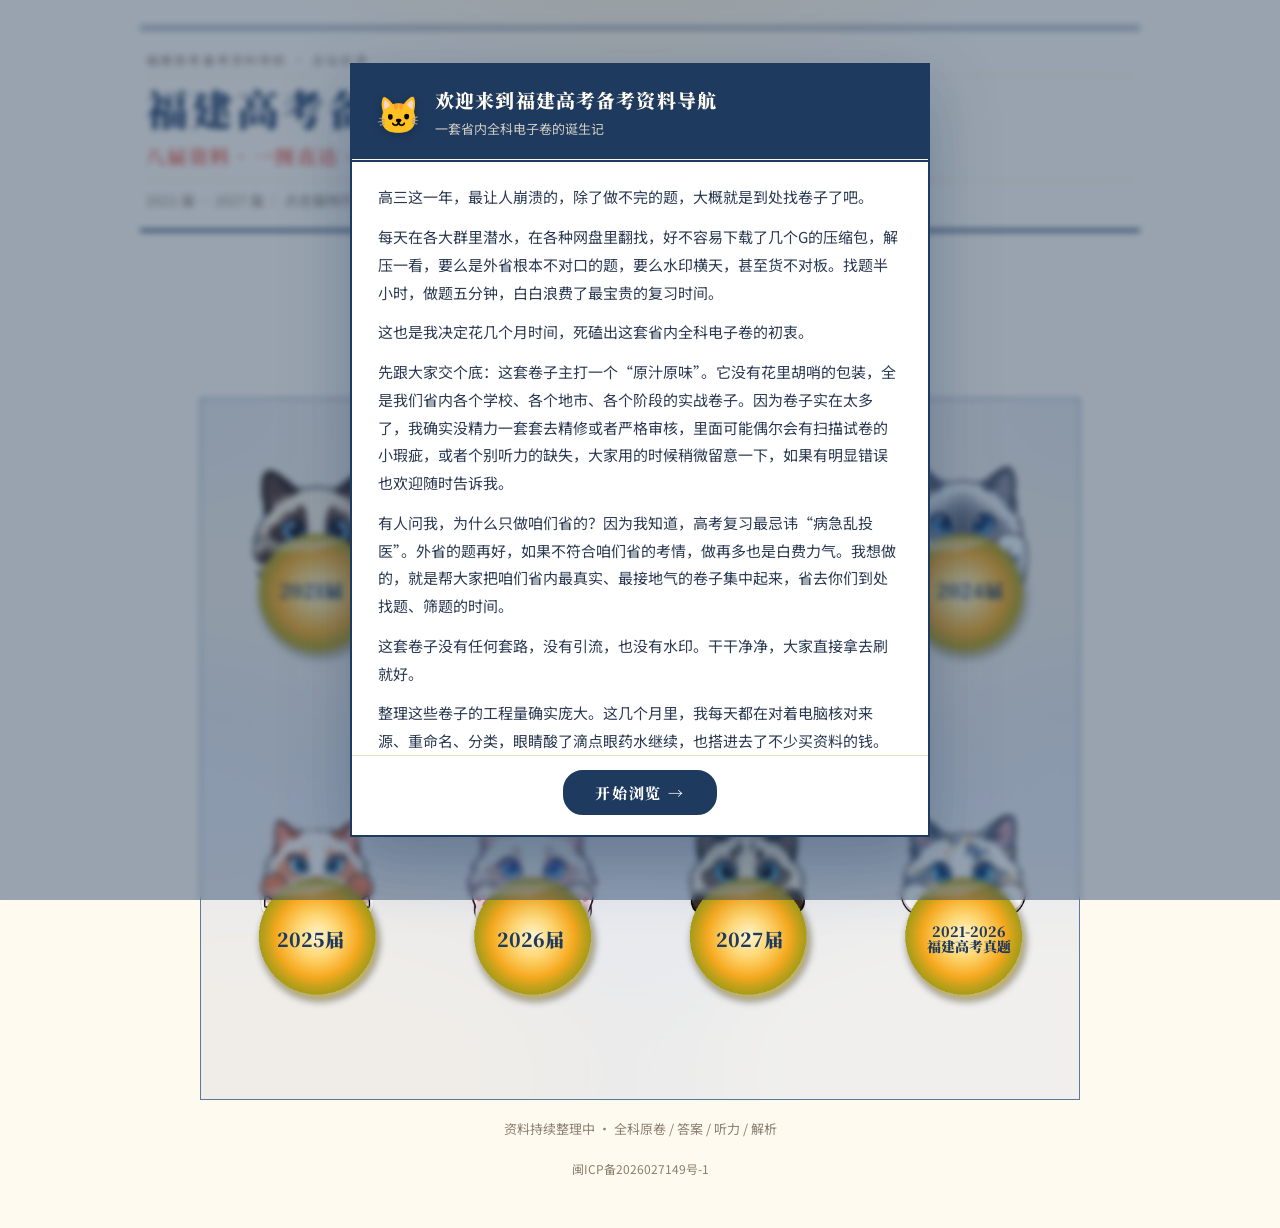
==== commit f0df11d1: "feat：修复了一些UI与文本错误" ====
--- a/index.html
+++ b/index.html
@@ -1,412 +1,408 @@
-<!DOCTYPE html>
-<html lang="zh-CN">
-<head>
-<meta charset="utf-8">
-<meta name="viewport" content="width=device-width, initial-scale=1">
-<title>高考真题资料导航</title>
-<style>
-:root{--bg:#f7f8fa;--card:#fff;--line:#e3e6ea;--ink:#23272e;--sub:#6b7280;--accent:#2f6df0;--green:#27ae60;--gray:#d8dce1;}
-*{box-sizing:border-box}
-body{margin:0;font-family:-apple-system,"Segoe UI","Microsoft YaHei",sans-serif;background:var(--bg);color:var(--ink);line-height:1.55}
-.wrap{max-width:1180px;margin:0 auto;padding:28px 22px 60px}
-h1{font-size:24px;margin:0 0 4px}
-.sub{color:var(--sub);font-size:14px;margin-bottom:22px}
-.stats{display:grid;grid-template-columns:repeat(4,1fr);gap:14px;margin-bottom:26px}
-.stat{background:var(--card);border:1px solid var(--line);border-radius:12px;padding:16px 18px}
-.stat .n{font-size:28px;font-weight:700;color:var(--accent)}
-.stat .t{color:var(--sub);font-size:13px;margin-top:2px}
-.panel{background:var(--card);border:1px solid var(--line);border-radius:14px;padding:20px 22px;margin-bottom:24px}
-.panel h2{font-size:17px;margin:0 0 16px;display:flex;align-items:center;gap:8px}
-.panel h2::before{content:"";width:4px;height:17px;background:var(--accent);border-radius:2px}
-/* 类型分布 */
-.bar-row{display:grid;grid-template-columns:120px 1fr 56px;align-items:center;gap:10px;margin:7px 0;font-size:13px}
-.bar-track{background:#eef1f5;border-radius:6px;height:18px;overflow:hidden}
-.bar-fill{height:100%;background:linear-gradient(90deg,#5b8def,#2f6df0);border-radius:6px}
-.bar-n{color:var(--sub);text-align:right}
-/* 阶段柱状图 */
-.bars{display:flex;align-items:flex-end;gap:18px;height:200px;padding:10px 4px 0;border-bottom:1px solid var(--line)}
-.bar-col{flex:1;display:flex;flex-direction:column;align-items:center;justify-content:flex-end;height:100%}
-.bar-col .b{width:60%;max-width:46px;background:linear-gradient(180deg,#5b8def,#2f6df0);border-radius:6px 6px 0 0;color:#fff;font-size:13px;font-weight:700;display:flex;align-items:flex-start;justify-content:center;padding-top:4px}
-.bar-col .lab{font-size:11px;color:var(--sub);margin-top:6px;text-align:center;height:30px}
-/* 目录树 */
-.tree,.tree ul{list-style:none;margin:0;padding-left:18px}
-.tree.root{padding-left:0}
-.tree li{position:relative;margin:2px 0}
-.toggle{cursor:pointer;display:inline-block;width:16px;color:var(--accent);font-weight:700;user-select:none}
-.dname{cursor:pointer;font-weight:600}
-.fname{color:var(--sub);font-size:13px;word-break:break-all}
-.f-pdf .fname{color:#c0392b}
-.f-docx .fname{color:#2f6df0}
-.f-mp3 .fname,.f-m4a .fname{color:#8e44ad}
-.collapsed>ul{display:none}
-/* 批次卡片 */
-.stage-head{font-weight:700;color:var(--accent);margin:18px 0 10px;font-size:15px;border-left:3px solid var(--accent);padding-left:8px}
-.bgrid{display:grid;grid-template-columns:repeat(auto-fill,minmax(230px,1fr));gap:12px}
-.bcard{border:1px solid var(--line);border-radius:10px;padding:11px 13px;background:#fcfdff}
-.btop{display:flex;align-items:center;gap:8px;font-size:12px;color:var(--sub)}
-.btime{font-weight:700;color:var(--ink)}
-.bfiles{margin-left:auto}
-.note{background:#fff4e5;color:#b9770e;padding:1px 6px;border-radius:5px;font-size:11px}
-.blabel{font-weight:600;margin:5px 0 2px;font-size:14px}
-/* 移动端（Android/iOS/HarmonyOS）：批次名强制两行显示，桌面端不变 */
-.os-mobile .blabel{display:-webkit-box;-webkit-line-clamp:2;-webkit-box-orient:vertical;overflow:hidden;line-height:1.35;max-height:2.7em}
-/* 矩阵左侧批次名列同样两行（td 保持表格布局，文字包在 span 内省略） */
-.os-mobile table.matrix td.mlabel{white-space:normal}
-.os-mobile table.matrix td.mlabel .mltxt{display:-webkit-box;-webkit-line-clamp:2;-webkit-box-orient:vertical;overflow:hidden;line-height:1.3;max-height:2.6em}
-.bdesc{font-size:12px;color:var(--sub)}
-.bsubj{font-size:11px;color:#7a8290;margin-top:5px}
-/* 矩阵 */
-.mtable-wrap{overflow-x:auto;padding-bottom:6px}
-table.matrix{border-collapse:separate;border-spacing:0;font-size:13px;width:auto;min-width:100%}
-table.matrix th,table.matrix td{border:1px solid var(--line);padding:5px 4px;text-align:center}
-table.matrix th.subj-name{background:#e8ecf4;font-size:14px;font-weight:700;padding:8px 6px;border-bottom:2px solid var(--line)}
-table.matrix th.sub{background:#f0f4ff;font-size:12px;padding:5px 4px;min-width:36px}
-/* 左上角两行表头 + 左侧批次列均固定不滑动 */
-table.matrix th.mlabel{text-align:left;white-space:nowrap;width:180px;min-width:180px;background:#e8ecf4;position:sticky;left:0;z-index:3}
-table.matrix td.mlabel{text-align:left;white-space:nowrap;width:180px;min-width:180px;overflow:hidden;text-overflow:ellipsis;position:sticky;left:0;background:#fff;z-index:1;font-size:13px}
-table.matrix td.on,table.matrix td.off{height:22px;min-width:30px}
-td.on{background:var(--green)}
-td.off{background:#f1f3f5}
-.legend{font-size:12px;color:var(--sub);margin-bottom:8px}
-.scroll-tip{display:inline-block;background:#fff3cd;color:#8a6d00;border:1px solid #ffe08a;border-radius:4px;padding:1px 8px;font-weight:600;margin-left:4px}
-.tip{font-size:12px;color:var(--sub);margin-top:10px}
-/* 网盘链接（宋体 小三=15pt） */
-.dl-links{font-family:"宋体",SimSun,serif;font-size:15pt;margin:0 0 20px;display:flex;flex-wrap:wrap;gap:22px}
-.dl-links a{color:var(--accent);text-decoration:underline;font-weight:600}
-.dl-links a:hover{color:#1a4fc4}
-@media(max-width:720px){.stats{grid-template-columns:repeat(2,1fr)}.bar-row{grid-template-columns:90px 1fr 48px}}
-
-/* ===== 2026届 美化升级样式（覆盖层） ===== */
-@import url('https://fonts.googleapis.com/css2?family=Noto+Sans+SC:wght@400;500;700;900&display=swap');
-:root{
-  --bg:#eef1f8; --card:#ffffff; --line:#e6e9f0; --ink:#1f2430; --sub:#737b8a;
-  --accent:#5b6cff; --accent2:#a06bff; --green:#22c08a; --pink:#ff8fb3;
-  --shadow:0 10px 30px rgba(54,63,114,.10); --shadow-sm:0 4px 14px rgba(54,63,114,.08);
-}
-body{
-  background:
-   radial-gradient(900px 500px at 12% -8%, #e4e9ff 0%, rgba(228,233,255,0) 60%),
-   radial-gradient(820px 480px at 96% 4%, #f1e6ff 0%, rgba(241,230,255,0) 62%),
-   var(--bg);
-  color:var(--ink);
-  font-family:"Noto Sans SC",-apple-system,"PingFang SC","Microsoft YaHei",sans-serif;
-  line-height:1.6;
-}
-.wrap{max-width:1180px;margin:0 auto;padding:22px 20px 64px}
-
-/* Hero 横幅 */
-.hero{
-  position:relative;display:flex;align-items:center;gap:18px;
-  background:linear-gradient(120deg,#5b6cff 0%,#7a5cff 48%,#a06bff 100%);
-  border-radius:22px;padding:30px 34px;margin-bottom:22px;overflow:hidden;
-  box-shadow:0 18px 40px rgba(91,108,255,.28);color:#fff;
-}
-.hero::after{content:"";position:absolute;right:-60px;bottom:-80px;width:240px;height:240px;
-  background:radial-gradient(circle,rgba(255,255,255,.22),rgba(255,255,255,0) 70%);}
-.hero-text{flex:1;min-width:0;position:relative;z-index:2}
-.hero h1{font-size:30px;margin:0 0 6px;color:#fff;letter-spacing:.5px;
-  text-shadow:0 2px 10px rgba(60,40,120,.25);font-weight:900}
-.hero .sub{color:rgba(255,255,255,.92);font-size:14px;margin:0;
-  background:rgba(255,255,255,.16);display:inline-block;padding:5px 12px;border-radius:999px;
-  backdrop-filter:blur(4px)}
-.hero-mascot{position:relative;z-index:2;flex:0 0 auto;
-  filter:drop-shadow(0 10px 18px rgba(40,20,90,.35));animation:float 4s ease-in-out infinite}
-@keyframes float{0%,100%{transform:translateY(0)}50%{transform:translateY(-8px)}}
-
-/* 统计卡 */
-.stats{grid-template-columns:repeat(4,1fr);gap:16px;margin:0 0 22px}
-.stat{background:var(--card);border:1px solid var(--line);border-radius:16px;padding:18px 20px;
-  box-shadow:var(--shadow-sm);transition:transform .18s ease,box-shadow .18s ease}
-.stat:hover{transform:translateY(-4px);box-shadow:var(--shadow)}
-.stat .n{font-size:30px;font-weight:900;
-  background:linear-gradient(120deg,#5b6cff,#a06bff);-webkit-background-clip:text;background-clip:text;color:transparent}
-.stat .t{color:var(--sub);font-size:13px;margin-top:3px}
-
-/* 网盘链接 -> 胶囊按钮 */
-.dl-links{gap:14px;margin:0 0 22px}
-.dl-links a{display:inline-flex;align-items:center;gap:6px;color:#fff;text-decoration:none;font-weight:700;
-  font-size:14px;padding:9px 18px;border-radius:999px;
-  background:linear-gradient(120deg,#5b6cff,#a06bff);box-shadow:0 8px 18px rgba(91,108,255,.28);
-  transition:transform .15s ease,box-shadow .15s ease}
-.dl-links a:hover{transform:translateY(-2px);box-shadow:0 12px 22px rgba(91,108,255,.36);color:#fff}
-
-/* 面板卡片 */
-.panel{background:var(--card);border:1px solid var(--line);border-radius:18px;padding:22px 24px;
-  margin-bottom:24px;box-shadow:var(--shadow-sm)}
-.panel h2{font-size:18px;margin:0 0 18px;display:flex;align-items:center;gap:10px;font-weight:800}
-.panel h2::before{content:"";width:5px;height:18px;border-radius:3px;
-  background:linear-gradient(180deg,#5b6cff,#a06bff)}
-
-/* 类型分布条 */
-.bar-row{margin:9px 0;font-size:13.5px}
-.bar-track{background:#eef0f6;border-radius:8px;height:20px;overflow:hidden}
-.bar-fill{height:100%;border-radius:8px;background:linear-gradient(90deg,#7a8bff,#a06bff)}
-
-/* 阶段柱状图 */
-.bars{border-bottom:1px solid var(--line);gap:20px;height:210px}
-.bar-col .b{background:linear-gradient(180deg,#7a8bff,#5b6cff);border-radius:8px 8px 0 0;
-  box-shadow:0 -2px 10px rgba(91,108,255,.2)}
-.bar-col .lab{color:var(--sub);font-size:12px;font-weight:600}
-
-/* 目录树 */
-.toggle{color:var(--accent);font-size:15px}
-.dname{color:#333a4a}
-.dname:hover{color:var(--accent)}
-.fname{color:var(--sub)}
-.f-pdf .fname{color:#e0533b}
-.f-docx .fname{color:#3f6bff}
-.f-mp3 .fname,.f-m4a .fname{color:#9b59b6}
-
-/* 批次卡片 */
-.bcard{background:linear-gradient(180deg,#fbfcff,#f5f7ff);border:1px solid var(--line);
-  border-radius:14px;padding:14px 16px;transition:transform .16s ease,box-shadow .16s ease,border-color .16s ease}
-.bcard:hover{transform:translateY(-4px);box-shadow:var(--shadow);border-color:#cfd6ff}
-.btime{color:var(--accent)}
-.stage-head{color:var(--accent);border-left:4px solid transparent;
-  border-image:linear-gradient(180deg,#5b6cff,#a06bff) 1;
-  background:linear-gradient(90deg,rgba(91,108,255,.07),rgba(160,107,255,0));
-  padding:8px 12px;border-radius:0 10px 10px 0;font-size:15.5px}
-.blabel{font-size:14.5px;color:#2a3142}
-
-/* 矩阵 */
-table.matrix th.subj-name{background:linear-gradient(180deg,#6f80ff,#5b6cff);color:#fff;font-weight:800;border-bottom:2px solid #4a59e0}
-table.matrix th.sub{background:#eef1ff;color:#5b6cff}
-table.matrix th.mlabel,table.matrix td.mlabel{background:#f3f5ff}
-table.matrix td.on{background:linear-gradient(180deg,#34d39e,#22b07f);box-shadow:inset 0 0 0 1px rgba(255,255,255,.25)}
-table.matrix td.off{background:#f4f6fa}
-.legend b{color:var(--green)}
-
-.scroll-tip{background:linear-gradient(120deg,#fff3cd,#ffe7a8);color:#8a6d00;border-color:#ffd97a}
-.note{background:linear-gradient(120deg,#fff0d6,#ffe2b0);color:#b9770e}
-.tip,.legend,.bdesc,.bsubj{color:var(--sub)}
-
-@media(max-width:720px){
-  .hero{flex-direction:column;text-align:center;padding:26px 22px}
-  .hero-mascot{width:130px;margin-top:6px}
-  .stats{grid-template-columns:repeat(2,1fr)}
-  .bar-row{grid-template-columns:90px 1fr 48px}
-}
-
-
-/* Hero 居中（角色已移至卡片） */
-.hero{justify-content:center;text-align:center;flex-direction:column}
-.hero h1{font-size:32px}
-.hero .sub{margin-top:4px}
-
-/* ===== NapCat 风格：统计方格背景角色底图 ===== */
-.stat{
-  position:relative;overflow:hidden;
-  background-size:auto 100%;background-position:right center;background-repeat:no-repeat;
-  transition:transform .2s ease,box-shadow .2s ease;
-}
-/* 角色底层（通过伪元素实现半透明） */
-.stat::before{
-  content:"";position:absolute;inset:0;
-  background:inherit;z-index:0;
-  opacity:.05;transition:opacity .3s ease;
-  /* 白色蒙版让角色更像水印 */
-  filter:brightness(1.4) saturate(0.6);
-}
-.stat:hover::before{opacity:.14;filter:brightness(1.25) saturate(0.75)}
-.stat:hover{transform:translateY(-5px);box-shadow:var(--shadow)}
-/* 各方格不同角色 */
-.stat[data-bg=purple]{background-image:url('assets/mascot-purple.png');background-size:26% auto;background-position:right bottom;background-repeat:no-repeat}
-.stat[data-bg=pink]{background-image:url('assets/mascot-pink.png');background-size:26% auto;background-position:right bottom;background-repeat:no-repeat}
-.stat[data-bg=blue]{background-image:url('assets/mascot-blue.png');background-size:26% auto;background-position:right bottom;background-repeat:no-repeat}
-.stat[data-bg=orange]{background-image:url('assets/mascot-orange.png');background-size:26% auto;background-position:right bottom;background-repeat:no-repeat}
-/* 数据层在角色上层 */
-.stat .n,.stat .t{position:relative;z-index:2}
-
-
-/* ===== 首页：猫咪抱圆圈合成图 + 热区 ===== */
-#home{
-  min-height:100vh; display:flex; flex-direction:column; align-items:center;
-  justify-content:flex-start; gap:18px; padding:36px 20px 60px;
-  background:
-    radial-gradient(720px 420px at 50% -12%, rgba(255,214,120,.50), rgba(255,214,120,0) 60%),
-    radial-gradient(620px 380px at 6% 102%, rgba(255,200,90,.30), rgba(255,200,90,0) 60%),
-    radial-gradient(620px 380px at 94% 102%, rgba(255,226,150,.34), rgba(255,226,150,0) 60%),
-    var(--bg);
-}
-.home-title{
-  margin:0; font-size:34px; font-weight:900; letter-spacing:1px; text-align:center;
-  background:linear-gradient(120deg,#e8920c,#ffce5c,#e8920c);
-  -webkit-background-clip:text; background-clip:text; color:transparent;
-  text-shadow:0 2px 12px rgba(245,166,35,.18);
-}
-.home-sub{
-  margin:0; color:var(--sub); font-size:15px; font-weight:500;
-  background:rgba(245,166,35,.12); padding:6px 16px; border-radius:999px;
-}
-
-/* 舞台容器（保持宽高比，响应式） */
-.stage{
-  position:relative; width:100%; max-width:1000px; aspect-ratio:1280/1020;
-  margin:4px auto 0;
-}
-.stage-img{
-  width:100%; height:100%; object-fit:contain; display:block; border-radius:18px;
-}
-
-/* 热区按钮（覆盖在图片圆圈位置上，透明但可点击） */
-.hotspot{
-  position:absolute; width:13.5%; aspect-ratio:1/1; border-radius:50%;
-  border:none; cursor:pointer; background:transparent;
-  transform:translate(-50%,-50%);
-  transition:transform .18s ease, box-shadow .18s ease;
-  /* 年份文字直接显示在圆圈上（深棕色，与金黄圆圈对比清晰） */
-  font-family:inherit; font-weight:900; font-size:clamp(12px,1.5vw,19px);
-  color:#7a4f00; line-height:1.15; display:flex; align-items:center; justify-content:center;
-  text-align:center; padding:4px; text-shadow:0 1px 2px rgba(255,255,255,.45);
-  outline:none;
-}
-.hotspot::after{
-  content:''; position:absolute; inset:-4px; border-radius:50%;
-  border:3px solid transparent;
-  transition:border-color .18s ease, transform .18s ease, box-shadow .18s ease;
-  pointer-events:none;
-}
-.hotspot:hover{
-  transform:translate(-50%,-50%) scale(1.1);
-}
-.hotspot:hover::after{
-  border-color:rgba(245,166,35,.55);
-  box-shadow:0 0 20px rgba(245,166,35,.40), 0 0 40px rgba(245,166,35,.15);
-}
-.hotspot:active{ transform:translate(-50%,-50%) scale(.96); }
-/* 较长的标签（福建真题）单独缩小字号并允许两行 */
-.hotspot-long{ font-size:clamp(10px,1.15vw,14px); line-height:1.1; }
-
-/* 移动端热区放大 */
-@media(max-width:720px){
-  .hotspot{ width:15%; }
-  .home-title{ font-size:26px; }
-  .stage{ max-width:100%; }
-}
-
-.home-foot{ color:var(--sub); font-size:13px; margin:2px 0 0; }
-/* 年份视图 */
-#year{ display:none; }
-.back-btn{
-  position:sticky; top:12px; z-index:60; display:block; margin:14px auto 0;
-  background:linear-gradient(120deg,#5b6cff,#a06bff); color:#fff; border:none; cursor:pointer;
-  font-family:inherit; font-weight:700; font-size:14px; padding:9px 18px; border-radius:999px;
-  box-shadow:0 8px 18px rgba(91,108,255,.28); transition:filter .15s ease;
-}
-.back-btn:hover{ filter:brightness(1.07); }
-.status-badge{
-  display:inline-block; font-size:20px; font-weight:800; padding:14px 22px; border-radius:14px;
-  background:linear-gradient(120deg,#fff3cd,#ffe7a8); color:#8a6d00; border:1px solid #ffd97a;
-}
-@media(max-width:720px){
-  .circle{ width:120px; height:120px; font-size:16px; }
-  .circle.small{ font-size:12px; }
-  .circle-row{ gap:18px; }
-  .home-title{ font-size:26px; }
-}
-
-</style>
-</head>
-<body>
-<div id="home">
-  <h1 class="home-title">福建高考备考资料导航</h1>
-  <p class="home-sub">选择届别查看资料</p>
-  <div class="stage">
-    <img src="assets/home-cat-circles.png" alt="布偶猫抱圆圈导航" class="stage-img">
-    <button class="hotspot" data-year="2021" style="left:12.5%;top:27.16%" aria-label="2021届">2021届</button>
-    <button class="hotspot" data-year="2022" style="left:37.5%;top:27.16%" aria-label="2022届">2022届</button>
-    <button class="hotspot" data-year="2023" style="left:62.5%;top:27.16%" aria-label="2023届">2023届</button>
-    <button class="hotspot" data-year="2024" style="left:87.5%;top:27.16%" aria-label="2024届">2024届</button>
-    <button class="hotspot" data-year="2025" style="left:12.5%;top:77.16%" aria-label="2025届">2025届</button>
-    <button class="hotspot" data-year="2026" style="left:37.5%;top:77.16%" aria-label="2026届">2026届</button>
-    <button class="hotspot" data-year="2027" style="left:62.5%;top:77.16%" aria-label="2027届">2027届</button>
-    <button class="hotspot hotspot-long" data-year="fujian" style="left:87.5%;top:77.16%" aria-label="2021-2026福建高考真题">2021-2026<br>福建高考真题</button>
-  </div>
-  <p class="home-foot">点击圆圈进入对应年份 · 资料持续整理中</p>
-</div>
-<div id="year">
-  <button class="back-btn" id="backBtn">&larr; 返回首页</button>
-  <div id="year-body"></div>
-  <div id="park" style="display:none"><div class="wrap" id="real-2026"><div class="hero"><h1>2026届 · 高三考试资料目录树</h1><div class="sub">根目录：2026届　|　共 52 个考试批次 · 109 个文件夹 · 1240 个文件 · 总大小 4.41 GB　|　生成于自动扫描</div></div><div class="stats"><div class="stat" data-bg="purple"><div class="n">52</div><div class="t">考试批次</div></div><div class="stat" data-bg="pink"><div class="n">109</div><div class="t">文件夹总数</div></div><div class="stat" data-bg="blue"><div class="n">1240</div><div class="t">文件总数</div></div><div class="stat" data-bg="orange"><div class="n">4.41 GB</div><div class="t">文件夹总大小</div></div></div><div class="dl-links"><a href="https://pan.baidu.com/s/1MRE5Zsq7VSMIal0HQhIwmQ?pwd=F9lm" target="_blank" rel="noopener">主链接（百度云）</a><a href="https://yun.139.com/shareweb/#/w/i/2w2KT5UTBbcbb" target="_blank" rel="noopener">备用链接（移动云）</a><a href="https://docs.qq.com/sheet/DUEhTaU11ZE5heEZO" target="_blank" rel="noopener">备用链接2（蓝奏云）（待完善）</a></div><div class="panel"><h2>文件类型分布</h2><div class="bar-row"><div>PDF试卷</div><div class="bar-track"><div class="bar-fill" style="width:100%"></div></div><div class="bar-n">842</div></div><div class="bar-row"><div>Word解析</div><div class="bar-track"><div class="bar-fill" style="width:35%"></div></div><div class="bar-n">301</div></div><div class="bar-row"><div>听力音频</div><div class="bar-track"><div class="bar-fill" style="width:8%"></div></div><div class="bar-n">69</div></div><div class="bar-row"><div>单词整理（IAI English）</div><div class="bar-track"><div class="bar-fill" style="width:1%"></div></div><div class="bar-n">15</div></div><div class="bar-row"><div>考试说明文档（md和txt）</div><div class="bar-track"><div class="bar-fill" style="width:0%"></div></div><div class="bar-n">5</div></div><div class="bar-row"><div>考试辅助资料（图片）</div><div class="bar-track"><div class="bar-fill" style="width:0%"></div></div><div class="bar-n">5</div></div><div class="bar-row"><div>压缩包</div><div class="bar-track"><div class="bar-fill" style="width:0%"></div></div><div class="bar-n">3</div></div><div class="tip">以 PDF 试卷（842）与 Word 解析（301）为主，听力为 69 个音频。</div></div><div class="panel"><h2>各阶段批次数量（按月份）</h2><div class="bars"><div class="bar-col"><div class="b" style="height:69px">6</div><div class="lab">A</div></div><div class="bar-col"><div class="b" style="height:23px">2</div><div class="lab">B</div></div><div class="bar-col"><div class="b" style="height:46px">4</div><div class="lab">C</div></div><div class="bar-col"><div class="b" style="height:57px">5</div><div class="lab">D</div></div><div class="bar-col"><div class="b" style="height:80px">7</div><div class="lab">E</div></div><div class="bar-col"><div class="b" style="height:69px">6</div><div class="lab">F</div></div><div class="bar-col"><div class="b" style="height:57px">5</div><div class="lab">G</div></div><div class="bar-col"><div class="b" style="height:150px">13</div><div class="lab">H</div></div><div class="bar-col"><div class="b" style="height:46px">4</div><div class="lab">Z</div></div></div></div><div class="panel"><h2>完整目录树（点击 ▸ 展开 / 折叠）</h2><ul class="tree root"><li class="dir collapsed"><span class="toggle" onclick="toggle(this)">▸</span><span class="dname" title="A夏一等第一学期开学考~（2025.8）2026届高三联合开学摸底考试">A夏一等第一学期开学考~（2025.8）2026届高三联合开学摸底考试</span><ul class="tree"><li class="file f-pdf"><span class="fname" title="化学原卷.pdf">化学原卷.pdf</span></li><li class="file f-pdf"><span class="fname" title="化学答案.pdf">化学答案.pdf</span></li><li class="file f-pdf"><span class="fname" title="历史原卷（有水印）.pdf">历史原卷（有水印）.pdf</span></li><li class="file f-pdf"><span class="fname" title="历史答案（有水印）.pdf">历史答案（有水印）.pdf</span></li><li class="file f-pdf"><span class="fname" title="地理原卷（有水印）.pdf">地理原卷（有水印）.pdf</span></li><li class="file f-pdf"><span class="fname" title="地理答案.pdf">地理答案.pdf</span></li><li class="file f-pdf"><span class="fname" title="政治原卷（转文字，有水印）.pdf">政治原卷（转文字，有水印）.pdf</span></li><li class="file f-pdf"><span class="fname" title="政治答案（有水印）.pdf">政治答案（有水印）.pdf</span></li><li class="file f-pdf"><span class="fname" title="数学原卷.pdf">数学原卷.pdf</span></li><li class="file f-pdf"><span class="fname" title="数学答案.pdf">数学答案.pdf</span></li><li class="file f-pdf"><span class="fname" title="物理原卷.pdf">物理原卷.pdf</span></li><li class="file f-pdf"><span class="fname" title="物理答案.pdf">物理答案.pdf</span></li><li class="file f-pdf"><span class="fname" title="生物原卷.pdf">生物原卷.pdf</span></li><li class="file f-pdf"><span class="fname" title="生物答案.pdf">生物答案.pdf</span></li><li class="file f-txt"><span class="fname" title="考试信息.txt">考试信息.txt</span></li><li class="file f-pdf"><span class="fname" title="英语原卷（IAI）.pdf">英语原卷（IAI）.pdf</span></li><li class="file f-mp3"><span class="fname" title="英语听力.mp3">英语听力.mp3</span></li><li class="file f-pdf"><span class="fname" title="英语答案.pdf">英语答案.pdf</span></li><li class="file f-pdf"><span class="fname" title="英语答案（IAI）.pdf">英语答案（IAI）.pdf</span></li><li class="dir collapsed"><span class="toggle" onclick="toggle(this)">▸</span><span class="dname" title="英语词汇整理（IAI）">英语词汇整理（IAI）</span><ul class="tree"><li class="file f-xlsx"><span class="fname" title="全国名校联盟2026届高三联合开学摸底考试高三英语试题_北师大.xlsx">全国名校联盟2026届高三联合开学摸底考试高三英语试题_北师大.xlsx</span></li><li class="file f-xlsx"><span class="fname" title="全国名校联盟2026届高三联合开学摸底考试高三英语试题_外研版.xlsx">全国名校联盟2026届高三联合开学摸底考试高三英语试题_外研版.xlsx</span></li><li class="file f-xlsx"><span class="fname" title="全国名校联盟2026届高三联合开学摸底考试高三英语试题_新人教.xlsx">全国名校联盟2026届高三联合开学摸底考试高三英语试题_新人教.xlsx</span></li><li class="file f-xlsx"><span class="fname" title="全国名校联盟2026届高三联合开学摸底考试高三英语试题_新课标.xlsx">全国名校联盟2026届高三联合开学摸底考试高三英语试题_新课标.xlsx</span></li><li class="file f-xlsx"><span class="fname" title="全国名校联盟2026届高三联合开学摸底考试高三英语试题_译林.xlsx">全国名校联盟2026届高三联合开学摸底考试高三英语试题_译林.xlsx</span></li></ul></li><li class="file f-pdf"><span class="fname" title="语文原卷（拍照）.pdf">语文原卷（拍照）.pdf</span></li><li class="file f-pdf"><span class="fname" title="语文答案（有水印）.pdf">语文答案（有水印）.pdf</span></li></ul></li><li class="dir collapsed"><span class="toggle" onclick="toggle(this)">▸</span><span class="dname" title="A泉州一检（2025.9）2026届泉州市高中毕业班质量监测（一）">A泉州一检（2025.9）2026届泉州市高中毕业班质量监测（一）</span><ul class="tree"><li class="file f-pdf"><span class="fname" title="（化学答案）2026届泉州市高中毕业班质量监测（一）.pdf">（化学答案）2026届泉州市高中毕业班质量监测（一）.pdf</span></li><li class="file f-pdf"><span class="fname" title="（化学试题）2026届泉州市高中毕业班质量监测（一）.pdf">（化学试题）2026届泉州市高中毕业班质量监测（一）.pdf</span></li><li class="file f-pdf"><span class="fname" title="（历史答案）2026届泉州市高中毕业班质量监测（一）.pdf">（历史答案）2026届泉州市高中毕业班质量监测（一）.pdf</span></li><li class="file f-pdf"><span class="fname" title="（历史试题）2026届泉州市高中毕业班质量监测（一）.pdf">（历史试题）2026届泉州市高中毕业班质量监测（一）.pdf</span></li><li class="file f-pdf"><span class="fname" title="（地理答案）2026届泉州市高中毕业班质量监测（一）.pdf">（地理答案）2026届泉州市高中毕业班质量监测（一）.pdf</span></li><li class="file f-pdf"><span class="fname" title="（地理试题）2026届泉州市高中毕业班质量监测（一）.pdf">（地理试题）2026届泉州市高中毕业班质量监测（一）.pdf</span></li><li class="file f-pdf"><span class="fname" title="（政治原卷）2026届泉州市高中毕业班质量监测（一）.pdf">（政治原卷）2026届泉州市高中毕业班质量监测（一）.pdf</span></li><li class="file f-pdf"><span class="fname" title="（政治答案）2026届泉州市高中毕业班质量监测（一）.pdf">（政治答案）2026届泉州市高中毕业班质量监测（一）.pdf</span></li><li class="file f-pdf"><span class="fname" title="（数学原卷）2026届泉州市高中年级质量监测（一）.pdf">（数学原卷）2026届泉州市高中年级质量监测（一）.pdf</span></li><li class="file f-pdf"><span class="fname" title="（数学答案）2026届泉州市高中毕业班质量监测（一）.pdf">（数学答案）2026届泉州市高中毕业班质量监测（一）.pdf</span></li><li class="file f-mp3"><span class="fname" title="（日语听力）2026届泉州市高中毕业班质量监测（一）.mp3">（日语听力）2026届泉州市高中毕业班质量监测（一）.mp3</span></li><li class="file f-pdf"><span class="fname" title="（日语答案）2026届泉州市高中毕业班质量监测（一）.pdf">（日语答案）2026届泉州市高中毕业班质量监测（一）.pdf</span></li><li class="file f-pdf"><span class="fname" title="（日语试题）2026届泉州市高中毕业班质量监测（一）.pdf">（日语试题）2026届泉州市高中毕业班质量监测（一）.pdf</span></li><li class="file f-pdf"><span class="fname" title="（物理原卷）2026届泉州市高中毕业班质量监测（一）.pdf">（物理原卷）2026届泉州市高中毕业班质量监测（一）.pdf</span></li><li class="file f-pdf"><span class="fname" title="（物理答案）2026届泉州市高中毕业班质量监测（一）.pdf">（物理答案）2026届泉州市高中毕业班质量监测（一）.pdf</span></li><li class="file f-pdf"><span class="fname" title="（生物答案）2026届泉州市高中毕业班质量监测（一）.pdf">（生物答案）2026届泉州市高中毕业班质量监测（一）.pdf</span></li><li class="file f-pdf"><span class="fname" title="（生物试题）2026届泉州市高中毕业班质量监测（一）.pdf">（生物试题）2026届泉州市高中毕业班质量监测（一）.pdf</span></li><li class="file f-pdf"><span class="fname" title="（英语原卷）2026届泉州市高中毕业班质量监测（一）.pdf">（英语原卷）2026届泉州市高中毕业班质量监测（一）.pdf</span></li><li class="file f-mp3"><span class="fname" title="（英语听力）2026届泉州市高中毕业班质量监测（一）.mp3">（英语听力）2026届泉州市高中毕业班质量监测（一）.mp3</span></li><li class="file f-pdf"><span class="fname" title="（英语答案）2026届泉州市高中毕业班质量监测（一）.pdf">（英语答案）2026届泉州市高中毕业班质量监测（一）.pdf</span></li><li class="file f-pdf"><span class="fname" title="（语文原卷）2026届泉州市高中毕业班质量监测（一）.pdf">（语文原卷）2026届泉州市高中毕业班质量监测（一）.pdf</span></li><li class="file f-pdf"><span class="fname" title="（语文答案）2026届泉州市高中毕业班质量监测（一）.pdf">（语文答案）2026届泉州市高中毕业班质量监测（一）.pdf</span></li></ul></li><li class="dir collapsed"><span class="toggle" onclick="toggle(this)">▸</span><span class="dname" title="A漳州一检（2025.8）2026届漳州市高中毕业班第一次质量检测">A漳州一检（2025.8）2026届漳州市高中毕业班第一次质量检测</span><ul class="tree"><li class="dir collapsed"><span class="toggle" onclick="toggle(this)">▸</span><span class="dname" title="化学试题答案 福建省漳州市2025-2026学年高三上学期第一次教学质量检测">化学试题答案 福建省漳州市2025-2026学年高三上学期第一次教学质量检测</span><ul class="tree"><li class="file f-pdf"><span class="fname" title="2026届福建省漳州市高三上学期第一次质检（开学）化学试题.pdf">2026届福建省漳州市高三上学期第一次质检（开学）化学试题.pdf</span></li><li class="file f-pdf"><span class="fname" title="化学参考答案.pdf">化学参考答案.pdf</span></li></ul></li><li class="dir collapsed"><span class="toggle" onclick="toggle(this)">▸</span><span class="dname" title="历史试题答案福建省漳州市2025-2026学年高三上学期第一次教学质量检测">历史试题答案福建省漳州市2025-2026学年高三上学期第一次教学质量检测</span><ul class="tree"><li class="file f-pdf"><span class="fname" title="福建省漳州市2025-2026学年高三上学期第一次教学质量检测历史试题.pdf">福建省漳州市2025-2026学年高三上学期第一次教学质量检测历史试题.pdf</span></li><li class="file f-docx"><span class="fname" title="福建省漳州市2025-2026学年高三上学期第一次教学质量检测历史试题参考答案.docx">福建省漳州市2025-2026学年高三上学期第一次教学质量检测历史试题参考答案.docx</span></li></ul></li><li class="dir collapsed"><span class="toggle" onclick="toggle(this)">▸</span><span class="dname" title="地理试题答案 福建省漳州市2025-2026学年高三上学期第一次质检（开学）">地理试题答案 福建省漳州市2025-2026学年高三上学期第一次质检（开学）</span><ul class="tree"><li class="file f-pdf"><span class="fname" title="2026届福建省漳州市高三上学期第一次质检（开学）地理试题.pdf">2026届福建省漳州市高三上学期第一次质检（开学）地理试题.pdf</span></li><li class="file f-docx"><span class="fname" title="地理答案福建漳州市高三毕业班8月开学质量检测.docx">地理答案福建漳州市高三毕业班8月开学质量检测.docx</span></li></ul></li><li class="dir collapsed"><span class="toggle" onclick="toggle(this)">▸</span><span class="dname" title="政治试题答案福建省漳州市2025-2026学年高三上学期第一次教学质量检测">政治试题答案福建省漳州市2025-2026学年高三上学期第一次教学质量检测</span><ul class="tree"><li class="file f-docx"><span class="fname" title="漳州一检思想政治参考答案.docx">漳州一检思想政治参考答案.docx</span></li><li class="file f-pdf"><span class="fname" title="漳州一检政治参考答案.pdf">漳州一检政治参考答案.pdf</span></li><li class="file f-docx"><span class="fname" title="福建省漳州市2025-2026学年高三上学期第一次教学质量检测政治试题.docx">福建省漳州市2025-2026学年高三上学期第一次教学质量检测政治试题.docx</span></li></ul></li><li class="file f-pdf"><span class="fname" title="数学试题答案福建省漳州市2026届高三第一次教学质量检测.pdf">数学试题答案福建省漳州市2026届高三第一次教学质量检测.pdf</span></li><li class="dir collapsed"><span class="toggle" onclick="toggle(this)">▸</span><span class="dname" title="物理试题答案">物理试题答案</span><ul class="tree"><li class="file f-pdf"><span class="fname" title="物理答案-2026届漳州一检.pdf">物理答案-2026届漳州一检.pdf</span></li><li class="file f-pdf"><span class="fname" title="物理试题2026届福建省漳州市高三上学期毕业班第一次教学质量检测.pdf">物理试题2026届福建省漳州市高三上学期毕业班第一次教学质量检测.pdf</span></li></ul></li><li class="dir collapsed"><span class="toggle" onclick="toggle(this)">▸</span><span class="dname" title="生物试题答案 2026届漳州市高三第一次教学质量检测">生物试题答案 2026届漳州市高三第一次教学质量检测</span><ul class="tree"><li class="file f-pdf"><span class="fname" title="漳州一检生物参考答案.pdf">漳州一检生物参考答案.pdf</span></li><li class="file f-pdf"><span class="fname" title="福建省漳州市2025-2026学年高三上学期第一次教学质量检测生物试题.pdf">福建省漳州市2025-2026学年高三上学期第一次教学质量检测生物试题.pdf</span></li></ul></li><li class="dir collapsed"><span class="toggle" onclick="toggle(this)">▸</span><span class="dname" title="英语听力试题答案 2026届漳州市高三第一次教学质量检测">英语听力试题答案 2026届漳州市高三第一次教学质量检测</span><ul class="tree"><li class="file f-pdf"><span class="fname" title="漳州市2026届一质检英语参考答案.pdf">漳州市2026届一质检英语参考答案.pdf</span></li><li class="file f-mp3"><span class="fname" title="漳州市2026届高三毕业班第一次质量检测英语听力.mp3">漳州市2026届高三毕业班第一次质量检测英语听力.mp3</span></li><li class="file f-pdf"><span class="fname" title="福建省漳州市2025-2026学年高三上学期第一次教学质量检测英语试题.pdf">福建省漳州市2025-2026学年高三上学期第一次教学质量检测英语试题.pdf</span></li></ul></li><li class="dir collapsed"><span class="toggle" onclick="toggle(this)">▸</span><span class="dname" title="语文试题答案福建省漳州市2025-2026学年高三上学期第一次教学质量检测">语文试题答案福建省漳州市2025-2026学年高三上学期第一次教学质量检测</span><ul class="tree"><li class="file f-pdf"><span class="fname" title="2026届福建省漳州市高中毕业班第一次教学质量检测语文试题.pdf">2026届福建省漳州市高中毕业班第一次教学质量检测语文试题.pdf</span></li><li class="file f-docx"><span class="fname" title="2026届福建省漳州市高中毕业班第一次教学质量检测语文试题参考答案.docx">2026届福建省漳州市高中毕业班第一次教学质量检测语文试题参考答案.docx</span></li></ul></li></ul></li><li class="dir collapsed"><span class="toggle" onclick="toggle(this)">▸</span><span class="dname" title="A福州一中开学考（2025.8）第一学期开学质量检测">A福州一中开学考（2025.8）第一学期开学质量检测</span><ul class="tree"><li class="file f-docx"><span class="fname" title="化学试卷（原卷版）福州第一中学2026届高三上学期开学质量检测.docx">化学试卷（原卷版）福州第一中学2026届高三上学期开学质量检测.docx</span></li><li class="file f-docx"><span class="fname" title="化学试卷（解析版）福州第一中学2026届高三上学期开学质量检测.docx">化学试卷（解析版）福州第一中学2026届高三上学期开学质量检测.docx</span></li><li class="file f-docx"><span class="fname" title="历史试题（原卷版）福州第一中学2026届高三上学期开学质量检测.docx">历史试题（原卷版）福州第一中学2026届高三上学期开学质量检测.docx</span></li><li class="file f-docx"><span class="fname" title="历史试题（解析版）福州第一中学2026届高三上学期开学质量检测.docx">历史试题（解析版）福州第一中学2026届高三上学期开学质量检测.docx</span></li><li class="file f-docx"><span class="fname" title="地理试题（原卷版）福州第一中学2026届高三上学期开学质量检测.docx">地理试题（原卷版）福州第一中学2026届高三上学期开学质量检测.docx</span></li><li class="file f-docx"><span class="fname" title="地理试题（解析版）福州第一中学2026届高三上学期开学质量检测.docx">地理试题（解析版）福州第一中学2026届高三上学期开学质量检测.docx</span></li><li class="file f-docx"><span class="fname" title="政治试题（原卷版）福州第一中学2026届高三上学期开学质量检测.docx">政治试题（原卷版）福州第一中学2026届高三上学期开学质量检测.docx</span></li><li class="file f-docx"><span class="fname" title="政治试题（解析版）福州第一中学2026届高三上学期开学质量检测.docx">政治试题（解析版）福州第一中学2026届高三上学期开学质量检测.docx</span></li><li class="file f-docx"><span class="fname" title="数学试题（原卷版）福州第一中学2026届高三上学期开学质量检测.docx">数学试题（原卷版）福州第一中学2026届高三上学期开学质量检测.docx</span></li><li class="file f-docx"><span class="fname" title="数学试题（解析版）福州第一中学2026届高三上学期开学质量检测.docx">数学试题（解析版）福州第一中学2026届高三上学期开学质量检测.docx</span></li><li class="file f-docx"><span class="fname" title="物理试卷（原卷版）福州第一中学2026届高三上学期开学质量检测.docx">物理试卷（原卷版）福州第一中学2026届高三上学期开学质量检测.docx</span></li><li class="file f-docx"><span class="fname" title="物理试卷（解析版）福州第一中学2026届高三上学期开学质量检测.docx">物理试卷（解析版）福州第一中学2026届高三上学期开学质量检测.docx</span></li><li class="file f-docx"><span class="fname" title="生物试题（原卷版）福州第一中学2026届高三上学期开学质量检测.docx">生物试题（原卷版）福州第一中学2026届高三上学期开学质量检测.docx</span></li><li class="file f-docx"><span class="fname" title="生物试题（解析版）福州第一中学2026届高三上学期开学质量检测.docx">生物试题（解析版）福州第一中学2026届高三上学期开学质量检测.docx</span></li><li class="file f-docx"><span class="fname" title="英语听力原文福州第一中学2026届高三上学期开学质量检测.docx">英语听力原文福州第一中学2026届高三上学期开学质量检测.docx</span></li><li class="file f-mp3"><span class="fname" title="英语听力福州市第一中学2026届高三第一学期开学质量检测.mp3">英语听力福州市第一中学2026届高三第一学期开学质量检测.mp3</span></li><li class="file f-docx"><span class="fname" title="英语试题（原卷版）福州第一中学2026届高三上学期开学质量检测.docx">英语试题（原卷版）福州第一中学2026届高三上学期开学质量检测.docx</span></li><li class="file f-docx"><span class="fname" title="英语试题（解析版）福州第一中学2026届高三上学期开学质量检测.docx">英语试题（解析版）福州第一中学2026届高三上学期开学质量检测.docx</span></li><li class="file f-docx"><span class="fname" title="语文试题（原卷版）福州第一中学2026届高三上学期开学质量检测.docx">语文试题（原卷版）福州第一中学2026届高三上学期开学质量检测.docx</span></li><li class="file f-docx"><span class="fname" title="语文试题（解析版）福州第一中学2026届高三上学期开学质量检测.docx">语文试题（解析版）福州第一中学2026届高三上学期开学质量检测.docx</span></li></ul></li><li class="dir collapsed"><span class="toggle" onclick="toggle(this)">▸</span><span class="dname" title="A福州一检（2025.8）2026届福州市高三年级第一次质量检测">A福州一检（2025.8）2026届福州市高三年级第一次质量检测</span><ul class="tree"><li class="file f-pdf"><span class="fname" title="（化学原卷）2025-2026学年福州市高三年级第一次质量检测.pdf">（化学原卷）2025-2026学年福州市高三年级第一次质量检测.pdf</span></li><li class="file f-pdf"><span class="fname" title="（化学答案）2025-2026学年福州市高三年级第一次质量检测.pdf">（化学答案）2025-2026学年福州市高三年级第一次质量检测.pdf</span></li><li class="file f-pdf"><span class="fname" title="（历史原卷）2025-2026学年福州市高三年级第一次质量检测.pdf">（历史原卷）2025-2026学年福州市高三年级第一次质量检测.pdf</span></li><li class="file f-pdf"><span class="fname" title="（历史答案）2025-2026学年福州市高三年级第一次质量检测.pdf">（历史答案）2025-2026学年福州市高三年级第一次质量检测.pdf</span></li><li class="file f-pdf"><span class="fname" title="（地理原卷）2025-2026学年福州市高三年级第一次质量检测.pdf">（地理原卷）2025-2026学年福州市高三年级第一次质量检测.pdf</span></li><li class="file f-docx"><span class="fname" title="（地理答案）2025-2026学年福州市高三年级第一次质量检测.docx">（地理答案）2025-2026学年福州市高三年级第一次质量检测.docx</span></li><li class="file f-pdf"><span class="fname" title="（思想政治原卷）2025-2026学年福州市高三年级第一次质量检测.pdf">（思想政治原卷）2025-2026学年福州市高三年级第一次质量检测.pdf</span></li><li class="file f-pdf"><span class="fname" title="（思想政治答案）2025-2026学年福州市高三年级第一次质量检测.pdf">（思想政治答案）2025-2026学年福州市高三年级第一次质量检测.pdf</span></li><li class="file f-pdf"><span class="fname" title="（数学原卷）2025-2026学年福州市高三年级第一次质量检测.pdf">（数学原卷）2025-2026学年福州市高三年级第一次质量检测.pdf</span></li><li class="file f-pdf"><span class="fname" title="（数学答案）2025-2026学年福州市高三年级第一次质量检测 .pdf">（数学答案）2025-2026学年福州市高三年级第一次质量检测 .pdf</span></li><li class="file f-pdf"><span class="fname" title="（物理原卷）2025-2026学年福州市高三年级第一次质量检测.pdf">（物理原卷）2025-2026学年福州市高三年级第一次质量检测.pdf</span></li><li class="file f-pdf"><span class="fname" title="（物理答案）2025-2026学年福州市高三年级第一次质量检测.pdf">（物理答案）2025-2026学年福州市高三年级第一次质量检测.pdf</span></li><li class="file f-pdf"><span class="fname" title="（生物原卷）2025-2026学年福州市高三年级第一次质量检测.pdf">（生物原卷）2025-2026学年福州市高三年级第一次质量检测.pdf</span></li><li class="file f-docx"><span class="fname" title="（生物答案）2025-2026学年福州市高三年级第一次质量检测.docx">（生物答案）2025-2026学年福州市高三年级第一次质量检测.docx</span></li><li class="file f-pdf"><span class="fname" title="（英语原卷）PDF_2025-2026福州市高三年级第一次质量检测.pdf">（英语原卷）PDF_2025-2026福州市高三年级第一次质量检测.pdf</span></li><li class="file f-mp3"><span class="fname" title="（英语听力）2025-2026学年福州市高三年级第一次质量检测.mp3">（英语听力）2025-2026学年福州市高三年级第一次质量检测.mp3</span></li><li class="file f-docx"><span class="fname" title="（英语答案）2025-2026学年福州市高三年级第一次质量检测.docx">（英语答案）2025-2026学年福州市高三年级第一次质量检测.docx</span></li><li class="file f-pdf"><span class="fname" title="（语文原卷）2025-2026学年福州市高三年级第一次质量检测.pdf">（语文原卷）2025-2026学年福州市高三年级第一次质量检测.pdf</span></li><li class="file f-pdf"><span class="fname" title="（语文答案）2025-2026学年福州市高三年级第一次质量检测.pdf">（语文答案）2025-2026学年福州市高三年级第一次质量检测.pdf</span></li></ul></li><li class="dir collapsed"><span class="toggle" onclick="toggle(this)">▸</span><span class="dname" title="A金太阳9月开学考~（2025.9）26-17C金太阳福建部分学校9月开学考">A金太阳9月开学考~（2025.9）26-17C金太阳福建部分学校9月开学考</span><ul class="tree"><li class="file f-pdf"><span class="fname" title="福建省金太阳2026届高三9月开学联考（26-17C）化学.pdf">福建省金太阳2026届高三9月开学联考（26-17C）化学.pdf</span></li><li class="file f-pdf"><span class="fname" title="福建省金太阳2026届高三9月开学联考（26-17C）化学答案.pdf">福建省金太阳2026届高三9月开学联考（26-17C）化学答案.pdf</span></li><li class="file f-pdf"><span class="fname" title="福建省金太阳2026届高三9月开学联考（26-17C）历史.pdf">福建省金太阳2026届高三9月开学联考（26-17C）历史.pdf</span></li><li class="file f-pdf"><span class="fname" title="福建省金太阳2026届高三9月开学联考（26-17C）历史答案.pdf">福建省金太阳2026届高三9月开学联考（26-17C）历史答案.pdf</span></li><li class="file f-pdf"><span class="fname" title="福建省金太阳2026届高三9月开学联考（26-17C）地理.pdf">福建省金太阳2026届高三9月开学联考（26-17C）地理.pdf</span></li><li class="file f-pdf"><span class="fname" title="福建省金太阳2026届高三9月开学联考（26-17C）地理答案.pdf">福建省金太阳2026届高三9月开学联考（26-17C）地理答案.pdf</span></li><li class="file f-pdf"><span class="fname" title="福建省金太阳2026届高三9月开学联考（26-17C）政治.pdf">福建省金太阳2026届高三9月开学联考（26-17C）政治.pdf</span></li><li class="file f-pdf"><span class="fname" title="福建省金太阳2026届高三9月开学联考（26-17C）政治答案.pdf">福建省金太阳2026届高三9月开学联考（26-17C）政治答案.pdf</span></li><li class="file f-pdf"><span class="fname" title="福建省金太阳2026届高三9月开学联考（26-17C）数学.pdf">福建省金太阳2026届高三9月开学联考（26-17C）数学.pdf</span></li><li class="file f-pdf"><span class="fname" title="福建省金太阳2026届高三9月开学联考（26-17C）数学答案.pdf">福建省金太阳2026届高三9月开学联考（26-17C）数学答案.pdf</span></li><li class="file f-pdf"><span class="fname" title="福建省金太阳2026届高三9月开学联考（26-17C）物理.pdf">福建省金太阳2026届高三9月开学联考（26-17C）物理.pdf</span></li><li class="file f-pdf"><span class="fname" title="福建省金太阳2026届高三9月开学联考（26-17C）物理答案.pdf">福建省金太阳2026届高三9月开学联考（26-17C）物理答案.pdf</span></li><li class="file f-pdf"><span class="fname" title="福建省金太阳2026届高三9月开学联考（26-17C）生物.pdf">福建省金太阳2026届高三9月开学联考（26-17C）生物.pdf</span></li><li class="file f-pdf"><span class="fname" title="福建省金太阳2026届高三9月开学联考（26-17C）生物答案.pdf">福建省金太阳2026届高三9月开学联考（26-17C）生物答案.pdf</span></li><li class="file f-pdf"><span class="fname" title="福建省金太阳2026届高三9月开学联考（26-17C）英语.pdf">福建省金太阳2026届高三9月开学联考（26-17C）英语.pdf</span></li><li class="file f-pdf"><span class="fname" title="福建省金太阳2026届高三9月开学联考（26-17C）英语答案.pdf">福建省金太阳2026届高三9月开学联考（26-17C）英语答案.pdf</span></li><li class="file f-pdf"><span class="fname" title="福建省金太阳2026届高三9月开学联考（26-17C）语文.pdf">福建省金太阳2026届高三9月开学联考（26-17C）语文.pdf</span></li><li class="file f-pdf"><span class="fname" title="福建省金太阳2026届高三9月开学联考（26-17C）语文答案.pdf">福建省金太阳2026届高三9月开学联考（26-17C）语文答案.pdf</span></li></ul></li><li class="dir collapsed"><span class="toggle" onclick="toggle(this)">▸</span><span class="dname" title="B金太阳10月联考~（2025.10）26-64C金太阳福建部分学校10月联考">B金太阳10月联考~（2025.10）26-64C金太阳福建部分学校10月联考</span><ul class="tree"><li class="file f-pdf"><span class="fname" title="福建省2026届高三上学期10月联考（26-64C）化学.pdf">福建省2026届高三上学期10月联考（26-64C）化学.pdf</span></li><li class="file f-pdf"><span class="fname" title="福建省2026届高三上学期10月联考（26-64C）化学答案.pdf">福建省2026届高三上学期10月联考（26-64C）化学答案.pdf</span></li><li class="file f-pdf"><span class="fname" title="福建省2026届高三上学期10月联考（26-64C）历史.pdf">福建省2026届高三上学期10月联考（26-64C）历史.pdf</span></li><li class="file f-pdf"><span class="fname" title="福建省2026届高三上学期10月联考（26-64C）历史答案.pdf">福建省2026届高三上学期10月联考（26-64C）历史答案.pdf</span></li><li class="file f-pdf"><span class="fname" title="福建省2026届高三上学期10月联考（26-64C）地理.pdf">福建省2026届高三上学期10月联考（26-64C）地理.pdf</span></li><li class="file f-pdf"><span class="fname" title="福建省2026届高三上学期10月联考（26-64C）地理答案.pdf">福建省2026届高三上学期10月联考（26-64C）地理答案.pdf</span></li><li class="file f-pdf"><span class="fname" title="福建省2026届高三上学期10月联考（26-64C）政治.pdf">福建省2026届高三上学期10月联考（26-64C）政治.pdf</span></li><li class="file f-pdf"><span class="fname" title="福建省2026届高三上学期10月联考（26-64C）政治答案.pdf">福建省2026届高三上学期10月联考（26-64C）政治答案.pdf</span></li><li class="file f-pdf"><span class="fname" title="福建省2026届高三上学期10月联考（26-64C）数学.pdf">福建省2026届高三上学期10月联考（26-64C）数学.pdf</span></li><li class="file f-pdf"><span class="fname" title="福建省2026届高三上学期10月联考（26-64C）数学答案.pdf">福建省2026届高三上学期10月联考（26-64C）数学答案.pdf</span></li><li class="file f-pdf"><span class="fname" title="福建省2026届高三上学期10月联考（26-64C）物理.pdf">福建省2026届高三上学期10月联考（26-64C）物理.pdf</span></li><li class="file f-pdf"><span class="fname" title="福建省2026届高三上学期10月联考（26-64C）物理答案.pdf">福建省2026届高三上学期10月联考（26-64C）物理答案.pdf</span></li><li class="file f-pdf"><span class="fname" title="福建省2026届高三上学期10月联考（26-64C）生物.pdf">福建省2026届高三上学期10月联考（26-64C）生物.pdf</span></li><li class="file f-pdf"><span class="fname" title="福建省2026届高三上学期10月联考（26-64C）生物答案.pdf">福建省2026届高三上学期10月联考（26-64C）生物答案.pdf</span></li><li class="file f-pdf"><span class="fname" title="福建省2026届高三上学期10月联考（26-64C）英语.pdf">福建省2026届高三上学期10月联考（26-64C）英语.pdf</span></li><li class="file f-mp3"><span class="fname" title="福建省2026届高三上学期10月联考（26-64C）英语听力.mp3">福建省2026届高三上学期10月联考（26-64C）英语听力.mp3</span></li><li class="file f-pdf"><span class="fname" title="福建省2026届高三上学期10月联考（26-64C）英语答案.pdf">福建省2026届高三上学期10月联考（26-64C）英语答案.pdf</span></li><li class="file f-pdf"><span class="fname" title="福建省2026届高三上学期10月联考（26-64C）语文.pdf">福建省2026届高三上学期10月联考（26-64C）语文.pdf</span></li><li class="file f-pdf"><span class="fname" title="福建省2026届高三上学期10月联考（26-64C）语文答案.pdf">福建省2026届高三上学期10月联考（26-64C）语文答案.pdf</span></li></ul></li><li class="dir collapsed"><span class="toggle" onclick="toggle(this)">▸</span><span class="dname" title="B金科10月联考~（2025.10）福建百校10月联考">B金科10月联考~（2025.10）福建百校10月联考</span><ul class="tree"><li class="file f-zip"><span class="fname" title="A全科福建百校高三上学期10月联合测评试题、答题卡和答案（原版）.zip">A全科福建百校高三上学期10月联合测评试题、答题卡和答案（原版）.zip</span></li><li class="file f-docx"><span class="fname" title="化学试题（原卷版）福建百校2026届高三上学期10月联合测评.docx">化学试题（原卷版）福建百校2026届高三上学期10月联合测评.docx</span></li><li class="file f-docx"><span class="fname" title="化学试题（解析版）福建百校2026届高三上学期10月联合测评.docx">化学试题（解析版）福建百校2026届高三上学期10月联合测评.docx</span></li><li class="file f-docx"><span class="fname" title="历史试题（原卷版）福建百校2026届高三上学期10月联合测评.docx">历史试题（原卷版）福建百校2026届高三上学期10月联合测评.docx</span></li><li class="file f-docx"><span class="fname" title="历史试题（解析版）福建百校2026届高三上学期10月联合测评.docx">历史试题（解析版）福建百校2026届高三上学期10月联合测评.docx</span></li><li class="file f-jpeg"><span class="fname" title="参考学校列表.jpeg">参考学校列表.jpeg</span></li><li class="file f-pdf"><span class="fname" title="地理试题（原卷版）福建百校2026届高三上学期10月联合测评.pdf">地理试题（原卷版）福建百校2026届高三上学期10月联合测评.pdf</span></li><li class="file f-pdf"><span class="fname" title="地理试题（解析版）福建百校2026届高三上学期10月联合测评.pdf">地理试题（解析版）福建百校2026届高三上学期10月联合测评.pdf</span></li><li class="file f-pdf"><span class="fname" title="政治试题（原卷版）福建百校2026届高三上学期10月联合测评.pdf">政治试题（原卷版）福建百校2026届高三上学期10月联合测评.pdf</span></li><li class="file f-pdf"><span class="fname" title="政治试题（解析版）福建百校2026届高三上学期10月联合测评.pdf">政治试题（解析版）福建百校2026届高三上学期10月联合测评.pdf</span></li><li class="file f-docx"><span class="fname" title="数学试题（原卷版）福建百校2026届高三上学期10月联合测评.docx">数学试题（原卷版）福建百校2026届高三上学期10月联合测评.docx</span></li><li class="file f-docx"><span class="fname" title="数学试题（解析版）福建百校2026届高三上学期10月联合测评.docx">数学试题（解析版）福建百校2026届高三上学期10月联合测评.docx</span></li><li class="file f-mp3"><span class="fname" title="日语听力福建百校2026届高三上学期10月联合测评.mp3">日语听力福建百校2026届高三上学期10月联合测评.mp3</span></li><li class="file f-pdf"><span class="fname" title="日语试题（原卷版）福建百校2026届高三上学期10月联合测评.pdf">日语试题（原卷版）福建百校2026届高三上学期10月联合测评.pdf</span></li><li class="file f-pdf"><span class="fname" title="日语试题（解析版）福建百校2026届高三上学期10月联合测评.pdf">日语试题（解析版）福建百校2026届高三上学期10月联合测评.pdf</span></li><li class="file f-png"><span class="fname" title="模拟切线.png">模拟切线.png</span></li><li class="file f-docx"><span class="fname" title="物理试题（原卷版）福建百校2026届高三上学期10月联合测评.docx">物理试题（原卷版）福建百校2026届高三上学期10月联合测评.docx</span></li><li class="file f-docx"><span class="fname" title="物理试题（解析版）福建百校2026届高三上学期10月联合测评.docx">物理试题（解析版）福建百校2026届高三上学期10月联合测评.docx</span></li><li class="file f-docx"><span class="fname" title="生物试题（原卷版）福建百校2026届高三上学期10月联合测评.docx">生物试题（原卷版）福建百校2026届高三上学期10月联合测评.docx</span></li><li class="file f-docx"><span class="fname" title="生物试题（解析版）福建百校2026届高三上学期10月联合测评.docx">生物试题（解析版）福建百校2026届高三上学期10月联合测评.docx</span></li><li class="file f-mp3"><span class="fname" title="英语听力福建百校2026届高三上学期10月联合测评.mp3">英语听力福建百校2026届高三上学期10月联合测评.mp3</span></li><li class="file f-docx"><span class="fname" title="英语试题与答案福建百校2026届高三上学期10月联合测评 .docx">英语试题与答案福建百校2026届高三上学期10月联合测评 .docx</span></li><li class="file f-pdf"><span class="fname" title="语文试题（原卷版）福建百校2026届高三上学期10月联合测评.pdf">语文试题（原卷版）福建百校2026届高三上学期10月联合测评.pdf</span></li><li class="file f-docx"><span class="fname" title="语文试题（原卷版）福建百校2026届高三上学期10月联合测评（文档）.docx">语文试题（原卷版）福建百校2026届高三上学期10月联合测评（文档）.docx</span></li><li class="file f-pdf"><span class="fname" title="语文试题（解析版）福建百校2026届高三上学期10月联合测评.pdf">语文试题（解析版）福建百校2026届高三上学期10月联合测评.pdf</span></li></ul></li><li class="dir collapsed"><span class="toggle" onclick="toggle(this)">▸</span><span class="dname" title="C名校联盟第一学期期中～（2025.11）2026届高三上学期期中联合考试（名校联盟 命）">C名校联盟第一学期期中～（2025.11）2026届高三上学期期中联合考试（名校联盟 命）</span><ul class="tree"><li class="file f-pdf"><span class="fname" title="化学原卷.pdf">化学原卷.pdf</span></li><li class="file f-pdf"><span class="fname" title="化学答案.pdf">化学答案.pdf</span></li><li class="file f-pdf"><span class="fname" title="历史原卷.pdf">历史原卷.pdf</span></li><li class="file f-pdf"><span class="fname" title="历史答案.pdf">历史答案.pdf</span></li><li class="file f-pdf"><span class="fname" title="地理原卷.pdf">地理原卷.pdf</span></li><li class="file f-pdf"><span class="fname" title="地理答案.pdf">地理答案.pdf</span></li><li class="file f-pdf"><span class="fname" title="政治原卷.pdf">政治原卷.pdf</span></li><li class="file f-pdf"><span class="fname" title="政治答案.pdf">政治答案.pdf</span></li><li class="file f-pdf"><span class="fname" title="数学原卷.pdf">数学原卷.pdf</span></li><li class="file f-pdf"><span class="fname" title="数学答案.pdf">数学答案.pdf</span></li><li class="file f-mp3"><span class="fname" title="日语听力福建名校联盟2026届高三上期中考.mp3">日语听力福建名校联盟2026届高三上期中考.mp3</span></li><li class="file f-pdf"><span class="fname" title="日语答案.pdf">日语答案.pdf</span></li><li class="file f-docx"><span class="fname" title="日语试卷含解析全国名校联盟2025-2026学年高三上学期期中.docx">日语试卷含解析全国名校联盟2025-2026学年高三上学期期中.docx</span></li><li class="file f-pdf"><span class="fname" title="日语试题：全国名校联盟2026届高三上学期期中考.pdf">日语试题：全国名校联盟2026届高三上学期期中考.pdf</span></li><li class="file f-pdf"><span class="fname" title="物理原卷.pdf">物理原卷.pdf</span></li><li class="file f-pdf"><span class="fname" title="物理答案.pdf">物理答案.pdf</span></li><li class="file f-pdf"><span class="fname" title="生物原卷.pdf">生物原卷.pdf</span></li><li class="file f-pdf"><span class="fname" title="生物答案.pdf">生物答案.pdf</span></li><li class="file f-pdf"><span class="fname" title="生物答案详解.pdf">生物答案详解.pdf</span></li><li class="file f-pdf"><span class="fname" title="英语原卷.pdf">英语原卷.pdf</span></li><li class="file f-mp3"><span class="fname" title="英语听力.mp3">英语听力.mp3</span></li><li class="file f-pdf"><span class="fname" title="英语听力原文.pdf">英语听力原文.pdf</span></li><li class="file f-pdf"><span class="fname" title="英语答案.pdf">英语答案.pdf</span></li><li class="file f-pdf"><span class="fname" title="语文原卷：全国名校联盟2026届高三上学期期中考试.pdf">语文原卷：全国名校联盟2026届高三上学期期中考试.pdf</span></li><li class="file f-pdf"><span class="fname" title="语文答案.pdf">语文答案.pdf</span></li></ul></li><li class="dir collapsed"><span class="toggle" onclick="toggle(this)">▸</span><span class="dname" title="C福宁古五校期中（2025.11）宁德福宁古五校教学联合体第一学期高三期中质量检测">C福宁古五校期中（2025.11）宁德福宁古五校教学联合体第一学期高三期中质量检测</span><ul class="tree"><li class="file f-pdf"><span class="fname" title="化学原卷.pdf">化学原卷.pdf</span></li><li class="file f-docx"><span class="fname" title="化学答案.docx">化学答案.docx</span></li><li class="file f-pdf"><span class="fname" title="化学答案.pdf">化学答案.pdf</span></li><li class="file f-pdf"><span class="fname" title="化学答题卡.pdf">化学答题卡.pdf</span></li><li class="file f-pdf"><span class="fname" title="历史原卷.pdf">历史原卷.pdf</span></li><li class="file f-pdf"><span class="fname" title="历史答案.pdf">历史答案.pdf</span></li><li class="file f-pdf"><span class="fname" title="历史答题卡.pdf">历史答题卡.pdf</span></li><li class="file f-pdf"><span class="fname" title="地理原卷.pdf">地理原卷.pdf</span></li><li class="file f-pdf"><span class="fname" title="地理答案.pdf">地理答案.pdf</span></li><li class="file f-pdf"><span class="fname" title="地理答题卡.pdf">地理答题卡.pdf</span></li><li class="file f-pdf"><span class="fname" title="政治原卷.pdf">政治原卷.pdf</span></li><li class="file f-pdf"><span class="fname" title="政治答案.pdf">政治答案.pdf</span></li><li class="file f-pdf"><span class="fname" title="政治答题卡.pdf">政治答题卡.pdf</span></li><li class="file f-pdf"><span class="fname" title="数学原卷.pdf">数学原卷.pdf</span></li><li class="file f-pdf"><span class="fname" title="数学答案.pdf">数学答案.pdf</span></li><li class="file f-pdf"><span class="fname" title="数学答题卡.pdf">数学答题卡.pdf</span></li><li class="file f-pdf"><span class="fname" title="日语原卷.pdf">日语原卷.pdf</span></li><li class="file f-mp3"><span class="fname" title="日语听力.mp3">日语听力.mp3</span></li><li class="file f-pdf"><span class="fname" title="日语答案.pdf">日语答案.pdf</span></li><li class="file f-pdf"><span class="fname" title="日语答题卡.pdf">日语答题卡.pdf</span></li><li class="file f-pdf"><span class="fname" title="物理原卷.pdf">物理原卷.pdf</span></li><li class="file f-pdf"><span class="fname" title="物理答案.pdf">物理答案.pdf</span></li><li class="file f-pdf"><span class="fname" title="物理答题卡.pdf">物理答题卡.pdf</span></li><li class="file f-pdf"><span class="fname" title="生物原卷.pdf">生物原卷.pdf</span></li><li class="file f-pdf"><span class="fname" title="生物答案.pdf">生物答案.pdf</span></li><li class="file f-pdf"><span class="fname" title="生物答题卡.pdf">生物答题卡.pdf</span></li><li class="file f-pdf"><span class="fname" title="英语原卷.pdf">英语原卷.pdf</span></li><li class="file f-mp3"><span class="fname" title="英语听力.mp3">英语听力.mp3</span></li><li class="file f-pdf"><span class="fname" title="英语答案.pdf">英语答案.pdf</span></li><li class="file f-pdf"><span class="fname" title="英语答题卡.pdf">英语答题卡.pdf</span></li><li class="file f-pdf"><span class="fname" title="语文原卷.pdf">语文原卷.pdf</span></li><li class="file f-pdf"><span class="fname" title="语文答案.pdf">语文答案.pdf</span></li><li class="file f-pdf"><span class="fname" title="语文答题卡.pdf">语文答题卡.pdf</span></li></ul></li><li class="dir collapsed"><span class="toggle" onclick="toggle(this)">▸</span><span class="dname" title="C福州一中第一学期期中（2025.11）福州一中第一学期第一学段模块考试（期中考试）">C福州一中第一学期期中（2025.11）福州一中第一学期第一学段模块考试（期中考试）</span><ul class="tree"><li class="file f-docx"><span class="fname" title="化学试题（原卷版）福州第一中学2026届高三上学期11月期中考试.docx">化学试题（原卷版）福州第一中学2026届高三上学期11月期中考试.docx</span></li><li class="file f-docx"><span class="fname" title="化学试题（解析版）福州第一中学2026届高三上学期11月期中考试.docx">化学试题（解析版）福州第一中学2026届高三上学期11月期中考试.docx</span></li><li class="file f-pdf"><span class="fname" title="历史试题原卷含答案福州第一中学2026届高三上学期11月期中考试.pdf">历史试题原卷含答案福州第一中学2026届高三上学期11月期中考试.pdf</span></li><li class="file f-docx"><span class="fname" title="地理试题（原卷版）福州第一中学2026届高三上学期11月期中考试.docx">地理试题（原卷版）福州第一中学2026届高三上学期11月期中考试.docx</span></li><li class="file f-docx"><span class="fname" title="地理试题（解析版）福州第一中学2026届高三上学期11月期中考试.docx">地理试题（解析版）福州第一中学2026届高三上学期11月期中考试.docx</span></li><li class="file f-docx"><span class="fname" title="政治试题（原卷版）福州第一中学2026届高三上学期11月期中考试.docx">政治试题（原卷版）福州第一中学2026届高三上学期11月期中考试.docx</span></li><li class="file f-docx"><span class="fname" title="政治试题（解析版）福州第一中学2026届高三上学期11月期中考试.docx">政治试题（解析版）福州第一中学2026届高三上学期11月期中考试.docx</span></li><li class="file f-docx"><span class="fname" title="数学试题（原卷版）福州第一中学2026届高三上学期11月期中考试.docx">数学试题（原卷版）福州第一中学2026届高三上学期11月期中考试.docx</span></li><li class="file f-docx"><span class="fname" title="数学试题（解析版）福州第一中学2026届高三上学期11月期中考试.docx">数学试题（解析版）福州第一中学2026届高三上学期11月期中考试.docx</span></li><li class="file f-docx"><span class="fname" title="物理试题（原卷版）福州第一中学2026届高三上学期11月期中考试.docx">物理试题（原卷版）福州第一中学2026届高三上学期11月期中考试.docx</span></li><li class="file f-docx"><span class="fname" title="物理试题（解析版）福州第一中学2026届高三上学期11月期中考试.docx">物理试题（解析版）福州第一中学2026届高三上学期11月期中考试.docx</span></li><li class="file f-docx"><span class="fname" title="生物试题（原卷版）福州第一中学2026届高三上学期11月期中考试.docx">生物试题（原卷版）福州第一中学2026届高三上学期11月期中考试.docx</span></li><li class="file f-docx"><span class="fname" title="生物试题（解析版）福州第一中学2026届高三上学期11月期中考试.docx">生物试题（解析版）福州第一中学2026届高三上学期11月期中考试.docx</span></li><li class="file f-docx"><span class="fname" title="英语试题（原卷版）福州第一中学2026届高三上学期11月期中考试.docx">英语试题（原卷版）福州第一中学2026届高三上学期11月期中考试.docx</span></li><li class="file f-docx"><span class="fname" title="英语试题（解析版）福州第一中学2026届高三上学期11月期中考试.docx">英语试题（解析版）福州第一中学2026届高三上学期11月期中考试.docx</span></li><li class="file f-docx"><span class="fname" title="语文试题（原卷版）福州第一中学2026届高三上学期11月期中考试.docx">语文试题（原卷版）福州第一中学2026届高三上学期11月期中考试.docx</span></li><li class="file f-docx"><span class="fname" title="语文试题（解析版）福州第一中学2026届高三上学期11月期中考试.docx">语文试题（解析版）福州第一中学2026届高三上学期11月期中考试.docx</span></li></ul></li><li class="dir collapsed"><span class="toggle" onclick="toggle(this)">▸</span><span class="dname" title="C金科11月联考~（2025.11）福建百校11月联考">C金科11月联考~（2025.11）福建百校11月联考</span><ul class="tree"><li class="file f-pdf"><span class="fname" title="福建省部分高中2026届高三百校联盟11月联合测评-历史-答案.pdf">福建省部分高中2026届高三百校联盟11月联合测评-历史-答案.pdf</span></li><li class="file f-pdf"><span class="fname" title="福建省部分高中2026届高三百校联盟11月联合测评-历史-试卷.pdf">福建省部分高中2026届高三百校联盟11月联合测评-历史-试卷.pdf</span></li><li class="file f-pdf"><span class="fname" title="福建省部分高中2026届高三百校联盟11月联合测评-政治-试卷.pdf">福建省部分高中2026届高三百校联盟11月联合测评-政治-试卷.pdf</span></li><li class="file f-pdf"><span class="fname" title="福建省部分高中2026届高三百校联盟11月联合测评-数学-答案.pdf">福建省部分高中2026届高三百校联盟11月联合测评-数学-答案.pdf</span></li><li class="file f-pdf"><span class="fname" title="福建省部分高中2026届高三百校联盟11月联合测评-数学-试卷.pdf">福建省部分高中2026届高三百校联盟11月联合测评-数学-试卷.pdf</span></li><li class="file f-pdf"><span class="fname" title="福建省部分高中2026届高三百校联盟11月联合测评-物理-答案.pdf">福建省部分高中2026届高三百校联盟11月联合测评-物理-答案.pdf</span></li><li class="file f-pdf"><span class="fname" title="福建省部分高中2026届高三百校联盟11月联合测评-生物-试卷.pdf">福建省部分高中2026届高三百校联盟11月联合测评-生物-试卷.pdf</span></li><li class="file f-pdf"><span class="fname" title="福建省部分高中2026届高三百校联盟11月联合测评-英语-试卷.pdf">福建省部分高中2026届高三百校联盟11月联合测评-英语-试卷.pdf</span></li><li class="file f-png"><span class="fname" title="福建省部分高中2026届高三百校联盟11月联合测评切线.png">福建省部分高中2026届高三百校联盟11月联合测评切线.png</span></li><li class="file f-pdf"><span class="fname" title="福建省部分高中2026届高三百校联盟11月联合测评化学答案.pdf">福建省部分高中2026届高三百校联盟11月联合测评化学答案.pdf</span></li><li class="file f-pdf"><span class="fname" title="福建省部分高中2026届高三百校联盟11月联合测评化学试卷.pdf">福建省部分高中2026届高三百校联盟11月联合测评化学试卷.pdf</span></li><li class="file f-pdf"><span class="fname" title="福建省部分高中2026届高三百校联盟11月联合测评地理答案.pdf">福建省部分高中2026届高三百校联盟11月联合测评地理答案.pdf</span></li><li class="file f-pdf"><span class="fname" title="福建省部分高中2026届高三百校联盟11月联合测评地理试卷.pdf">福建省部分高中2026届高三百校联盟11月联合测评地理试卷.pdf</span></li><li class="file f-pdf"><span class="fname" title="福建省部分高中2026届高三百校联盟11月联合测评政治答案.pdf">福建省部分高中2026届高三百校联盟11月联合测评政治答案.pdf</span></li><li class="file f-pdf"><span class="fname" title="福建省部分高中2026届高三百校联盟11月联合测评物理试卷.pdf">福建省部分高中2026届高三百校联盟11月联合测评物理试卷.pdf</span></li><li class="file f-pdf"><span class="fname" title="福建省部分高中2026届高三百校联盟11月联合测评生物答案.pdf">福建省部分高中2026届高三百校联盟11月联合测评生物答案.pdf</span></li><li class="file f-pdf"><span class="fname" title="福建省部分高中2026届高三百校联盟11月联合测评英语答案.pdf">福建省部分高中2026届高三百校联盟11月联合测评英语答案.pdf</span></li><li class="file f-pdf"><span class="fname" title="福建省部分高中2026届高三百校联盟11月联合测评语文答案.pdf">福建省部分高中2026届高三百校联盟11月联合测评语文答案.pdf</span></li><li class="file f-pdf"><span class="fname" title="福建省部分高中2026届高三百校联盟11月联合测评语文试卷.pdf">福建省部分高中2026届高三百校联盟11月联合测评语文试卷.pdf</span></li></ul></li><li class="dir collapsed"><span class="toggle" onclick="toggle(this)">▸</span><span class="dname" title="DT8联考（2025.12）～2026届高三年级12月质量联合测评（语数英）T8联盟 命">DT8联考（2025.12）～2026届高三年级12月质量联合测评（语数英）T8联盟 命</span><ul class="tree"><li class="file f-pdf"><span class="fname" title="数学答案-2026届高三年级12月质量联合测评（八省八校T8联考）.pdf">数学答案-2026届高三年级12月质量联合测评（八省八校T8联考）.pdf</span></li><li class="file f-pdf"><span class="fname" title="数学试题-2026届高三年级12月质量联合测评（八省八校T8联考）.pdf">数学试题-2026届高三年级12月质量联合测评（八省八校T8联考）.pdf</span></li><li class="file f-mp3"><span class="fname" title="英语听力音频-2026届高三年级12月质量联合测评（八省八校T8联考）.mp3">英语听力音频-2026届高三年级12月质量联合测评（八省八校T8联考）.mp3</span></li><li class="file f-pdf"><span class="fname" title="英语答案-2026届高三年级12月质量联合测评（八省八校T8联考）.pdf">英语答案-2026届高三年级12月质量联合测评（八省八校T8联考）.pdf</span></li><li class="file f-pdf"><span class="fname" title="英语试题-2026届高三年级12月质量联合测评（八省八校T8联考）.pdf">英语试题-2026届高三年级12月质量联合测评（八省八校T8联考）.pdf</span></li><li class="file f-pdf"><span class="fname" title="语文答案-2026届高三年级12月质量联合测评（八省八校T8联考）.pdf">语文答案-2026届高三年级12月质量联合测评（八省八校T8联考）.pdf</span></li><li class="file f-pdf"><span class="fname" title="语文试题-2026届高三年级12月质量联合测评（八省八校T8联考）.pdf">语文试题-2026届高三年级12月质量联合测评（八省八校T8联考）.pdf</span></li></ul></li><li class="dir collapsed"><span class="toggle" onclick="toggle(this)">▸</span><span class="dname" title="D福州一中12月月考（2025.12）福州一中2026届12月第四次质量检测">D福州一中12月月考（2025.12）福州一中2026届12月第四次质量检测</span><ul class="tree"><li class="file f-docx"><span class="fname" title="精品解析：福建省福州市一中2025-2026学年高三12月月考语文试题（原卷版）.docx">精品解析：福建省福州市一中2025-2026学年高三12月月考语文试题（原卷版）.docx</span></li><li class="file f-docx"><span class="fname" title="精品解析：福建省福州市一中2025-2026学年高三12月月考语文试题（解析版）.docx">精品解析：福建省福州市一中2025-2026学年高三12月月考语文试题（解析版）.docx</span></li><li class="file f-docx"><span class="fname" title="精品解析：福建省福州第一中学2025-2026学年高三上学期12月月考 化学试题（原卷版）.docx">精品解析：福建省福州第一中学2025-2026学年高三上学期12月月考 化学试题（原卷版）.docx</span></li><li class="file f-docx"><span class="fname" title="精品解析：福建省福州第一中学2025-2026学年高三上学期12月月考 化学试题（解析版）.docx">精品解析：福建省福州第一中学2025-2026学年高三上学期12月月考 化学试题（解析版）.docx</span></li><li class="file f-docx"><span class="fname" title="精品解析：福建省福州第一中学2025-2026学年高三上学期12月月考物理试题（原卷版）.docx">精品解析：福建省福州第一中学2025-2026学年高三上学期12月月考物理试题（原卷版）.docx</span></li><li class="file f-docx"><span class="fname" title="精品解析：福建省福州第一中学2025-2026学年高三上学期12月月考物理试题（解析版）.docx">精品解析：福建省福州第一中学2025-2026学年高三上学期12月月考物理试题（解析版）.docx</span></li><li class="file f-docx"><span class="fname" title="精品解析：福建省福州第一中学2025-2026学年高三上学期12月月考英语试题（原卷版）.docx">精品解析：福建省福州第一中学2025-2026学年高三上学期12月月考英语试题（原卷版）.docx</span></li><li class="file f-docx"><span class="fname" title="精品解析：福建省福州第一中学2025-2026学年高三上学期12月月考英语试题（解析版）.docx">精品解析：福建省福州第一中学2025-2026学年高三上学期12月月考英语试题（解析版）.docx</span></li><li class="file f-docx"><span class="fname" title="精品解析：福建省福州第一中学2026届高三上学期第四次质量检测（12月）政治试题（原卷版）.docx">精品解析：福建省福州第一中学2026届高三上学期第四次质量检测（12月）政治试题（原卷版）.docx</span></li><li class="file f-docx"><span class="fname" title="精品解析：福建省福州第一中学2026届高三上学期第四次质量检测（12月）政治试题（解析版）.docx">精品解析：福建省福州第一中学2026届高三上学期第四次质量检测（12月）政治试题（解析版）.docx</span></li><li class="file f-docx"><span class="fname" title="精品解析：福建省福州第一中学2026届高三上学期第四次质量检测（12月）数学试卷（原卷版）.docx">精品解析：福建省福州第一中学2026届高三上学期第四次质量检测（12月）数学试卷（原卷版）.docx</span></li><li class="file f-docx"><span class="fname" title="精品解析：福建省福州第一中学2026届高三上学期第四次质量检测（12月）数学试卷（解析版）.docx">精品解析：福建省福州第一中学2026届高三上学期第四次质量检测（12月）数学试卷（解析版）.docx</span></li></ul></li><li class="dir collapsed"><span class="toggle" onclick="toggle(this)">▸</span><span class="dname" title="D福州六校联考~（2025.12）福州二中、福州四中、福州屏东、福高、连江一中、闽清一中六校12月联考">D福州六校联考~（2025.12）福州二中、福州四中、福州屏东、福高、连江一中、闽清一中六校12月联考</span><ul class="tree"><li class="file f-pdf"><span class="fname" title="[化学]福州六校2026年12月联考试题及答案.pdf">[化学]福州六校2026年12月联考试题及答案.pdf</span></li><li class="file f-pdf"><span class="fname" title="[历史]福州六校2026年12月联考试题及答案.pdf">[历史]福州六校2026年12月联考试题及答案.pdf</span></li><li class="file f-pdf"><span class="fname" title="[地理]福州六校2026年12月联考试题及答案.pdf">[地理]福州六校2026年12月联考试题及答案.pdf</span></li><li class="file f-pdf"><span class="fname" title="[政治]福州六校2026年12月联考试题及答案.pdf">[政治]福州六校2026年12月联考试题及答案.pdf</span></li><li class="file f-pdf"><span class="fname" title="[数学]福州六校2026年12月联考试题及答案.pdf">[数学]福州六校2026年12月联考试题及答案.pdf</span></li><li class="file f-pdf"><span class="fname" title="[物理]福州六校2026年12月联考试题及答案.pdf">[物理]福州六校2026年12月联考试题及答案.pdf</span></li><li class="file f-pdf"><span class="fname" title="[生物]福州六校2026年12月联考试题及答案.pdf">[生物]福州六校2026年12月联考试题及答案.pdf</span></li><li class="file f-mp3"><span class="fname" title="[英语]福州六校2026年12月联考听力.MP3">[英语]福州六校2026年12月联考听力.MP3</span></li><li class="file f-pdf"><span class="fname" title="[英语]福州六校2026年12月联考试题及答案.pdf">[英语]福州六校2026年12月联考试题及答案.pdf</span></li><li class="file f-pdf"><span class="fname" title="[英语]福州六校2026年12月联考试题及答案解析听力原文.pdf">[英语]福州六校2026年12月联考试题及答案解析听力原文.pdf</span></li><li class="file f-pdf"><span class="fname" title="[语文]福州六校2026年12月联考试题及答案.pdf">[语文]福州六校2026年12月联考试题及答案.pdf</span></li></ul></li><li class="dir collapsed"><span class="toggle" onclick="toggle(this)">▸</span><span class="dname" title="D福清一中12月月考（2025.12）福清第一中学凤凰山校区及音西校区2026届高三第一学期12月适应性练习">D福清一中12月月考（2025.12）福清第一中学凤凰山校区及音西校区2026届高三第一学期12月适应性练习</span><ul class="tree"><li class="dir collapsed"><span class="toggle" onclick="toggle(this)">▸</span><span class="dname" title="化学试卷、答案、解析">化学试卷、答案、解析</span><ul class="tree"><li class="file f-pdf"><span class="fname" title="福清一中2026届高三第一学期适应性练习化学参考答案、解析.pdf">福清一中2026届高三第一学期适应性练习化学参考答案、解析.pdf</span></li><li class="file f-docx"><span class="fname" title="福清一中2026届高三第一学期适应性练习化学试卷.docx">福清一中2026届高三第一学期适应性练习化学试卷.docx</span></li><li class="file f-pdf"><span class="fname" title="福清一中2026届高三第一学期适应性练习化学试卷.pdf">福清一中2026届高三第一学期适应性练习化学试卷.pdf</span></li></ul></li><li class="dir collapsed"><span class="toggle" onclick="toggle(this)">▸</span><span class="dname" title="历史试题、答案">历史试题、答案</span><ul class="tree"><li class="file f-docx"><span class="fname" title="福清一中2026届高三第一学期12月适应性练习历史16K含答案.docx">福清一中2026届高三第一学期12月适应性练习历史16K含答案.docx</span></li><li class="file f-pdf"><span class="fname" title="福清一中2026届高三第一学期12月适应性练习历史试卷.pdf">福清一中2026届高三第一学期12月适应性练习历史试卷.pdf</span></li></ul></li><li class="dir collapsed"><span class="toggle" onclick="toggle(this)">▸</span><span class="dname" title="地理试题、答案">地理试题、答案</span><ul class="tree"><li class="file f-docx"><span class="fname" title="福清一中2026届高三第一学期12月适应性练习 地理答案.docx">福清一中2026届高三第一学期12月适应性练习 地理答案.docx</span></li><li class="file f-docx"><span class="fname" title="福清一中2026届高三第一学期12月适应性练习 地理试卷.docx">福清一中2026届高三第一学期12月适应性练习 地理试卷.docx</span></li><li class="file f-pdf"><span class="fname" title="福清一中2026届高三第一学期12月适应性练习 地理试卷.pdf">福清一中2026届高三第一学期12月适应性练习 地理试卷.pdf</span></li></ul></li><li class="dir collapsed"><span class="toggle" onclick="toggle(this)">▸</span><span class="dname" title="政治试题、答案">政治试题、答案</span><ul class="tree"><li class="file f-docx"><span class="fname" title="福清一中2026届高三第一学期12月政治适应性练习（原卷版）.docx">福清一中2026届高三第一学期12月政治适应性练习（原卷版）.docx</span></li><li class="file f-pdf"><span class="fname" title="福清一中2026届高三第一学期12月政治适应性练习（原卷版）.pdf">福清一中2026届高三第一学期12月政治适应性练习（原卷版）.pdf</span></li><li class="file f-docx"><span class="fname" title="福清一中2026届高三第一学期12月政治适应性练习（答案版）.docx">福清一中2026届高三第一学期12月政治适应性练习（答案版）.docx</span></li></ul></li><li class="dir collapsed"><span class="toggle" onclick="toggle(this)">▸</span><span class="dname" title="数学试题、答案解析">数学试题、答案解析</span><ul class="tree"><li class="file f-pdf"><span class="fname" title="福清一中2026届高三第一学期12月适应性练习数学解析版(3).pdf">福清一中2026届高三第一学期12月适应性练习数学解析版(3).pdf</span></li><li class="file f-pdf"><span class="fname" title="福清一中2026届高三第一学期12月适应性练习数学试卷.pdf">福清一中2026届高三第一学期12月适应性练习数学试卷.pdf</span></li></ul></li><li class="dir collapsed"><span class="toggle" onclick="toggle(this)">▸</span><span class="dname" title="物理试题、答案解析">物理试题、答案解析</span><ul class="tree"><li class="file f-docx"><span class="fname" title="福清一中2026届高三第一学期12月适应性练习物理答案.docx">福清一中2026届高三第一学期12月适应性练习物理答案.docx</span></li><li class="file f-docx"><span class="fname" title="福清一中2026届高三第一学期12月适应性练习物理试卷.docx">福清一中2026届高三第一学期12月适应性练习物理试卷.docx</span></li><li class="file f-pdf"><span class="fname" title="福清一中2026届高三第一学期12月适应性练习物理试卷.pdf">福清一中2026届高三第一学期12月适应性练习物理试卷.pdf</span></li></ul></li><li class="dir collapsed"><span class="toggle" onclick="toggle(this)">▸</span><span class="dname" title="生物试题、答案">生物试题、答案</span><ul class="tree"><li class="file f-pdf"><span class="fname" title="福清一中2026届高三第一学期12月适应性练习生物试题.pdf">福清一中2026届高三第一学期12月适应性练习生物试题.pdf</span></li><li class="file f-docx"><span class="fname" title="福清一中2026届高三第一学期12月适应性练习生物试题答案.docx">福清一中2026届高三第一学期12月适应性练习生物试题答案.docx</span></li></ul></li><li class="dir collapsed"><span class="toggle" onclick="toggle(this)">▸</span><span class="dname" title="英语试题、答案、听力、解析">英语试题、答案、听力、解析</span><ul class="tree"><li class="file f-mp3"><span class="fname" title="福清一中2026届高三12月适应性练习听力.mp3">福清一中2026届高三12月适应性练习听力.mp3</span></li><li class="file f-docx"><span class="fname" title="福清一中2026届高三第一学期12月适应性练习英语听力原文.docx">福清一中2026届高三第一学期12月适应性练习英语听力原文.docx</span></li><li class="file f-docx"><span class="fname" title="福清一中2026届高三第一学期12月适应性练习英语答案.docx">福清一中2026届高三第一学期12月适应性练习英语答案.docx</span></li><li class="file f-docx"><span class="fname" title="福清一中2026届高三第一学期12月适应性练习英语解析.docx">福清一中2026届高三第一学期12月适应性练习英语解析.docx</span></li><li class="file f-docx"><span class="fname" title="福清一中2026届高三第一学期12月适应性练习英语试卷.docx">福清一中2026届高三第一学期12月适应性练习英语试卷.docx</span></li><li class="file f-pdf"><span class="fname" title="福清一中2026届高三第一学期12月适应性练习英语试卷.pdf">福清一中2026届高三第一学期12月适应性练习英语试卷.pdf</span></li></ul></li><li class="dir collapsed"><span class="toggle" onclick="toggle(this)">▸</span><span class="dname" title="语文试题、答案解析">语文试题、答案解析</span><ul class="tree"><li class="file f-doc"><span class="fname" title="福清一中2026届高三第一学期12月适应性练习语文答案解析、作文范文.doc">福清一中2026届高三第一学期12月适应性练习语文答案解析、作文范文.doc</span></li><li class="file f-docx"><span class="fname" title="福清一中2026届高三第一学期12月适应性练习语文试题.docx">福清一中2026届高三第一学期12月适应性练习语文试题.docx</span></li><li class="file f-pdf"><span class="fname" title="福清一中2026届高三第一学期12月适应性练习语文试题.pdf">福清一中2026届高三第一学期12月适应性练习语文试题.pdf</span></li></ul></li></ul></li><li class="dir collapsed"><span class="toggle" onclick="toggle(this)">▸</span><span class="dname" title="D金科12月联考~（2025.12）福建百校12月联考">D金科12月联考~（2025.12）福建百校12月联考</span><ul class="tree"><li class="file f-docx"><span class="fname" title="政治试题与答案福建省百校2025-2026学年高三上学期12月联合测评.docx">政治试题与答案福建省百校2025-2026学年高三上学期12月联合测评.docx</span></li><li class="file f-docx"><span class="fname" title="福建省百校2025-2026学年高三12月联考地理试卷含答案.docx">福建省百校2025-2026学年高三12月联考地理试卷含答案.docx</span></li><li class="file f-pdf"><span class="fname" title="福建省部分高中2026届百校联盟高三12月联合测评化学答案.pdf">福建省部分高中2026届百校联盟高三12月联合测评化学答案.pdf</span></li><li class="file f-pdf"><span class="fname" title="福建省部分高中2026届百校联盟高三12月联合测评化学试卷.pdf">福建省部分高中2026届百校联盟高三12月联合测评化学试卷.pdf</span></li><li class="file f-pdf"><span class="fname" title="福建省部分高中2026届百校联盟高三12月联合测评历史答案.pdf">福建省部分高中2026届百校联盟高三12月联合测评历史答案.pdf</span></li><li class="file f-pdf"><span class="fname" title="福建省部分高中2026届百校联盟高三12月联合测评历史试题.pdf">福建省部分高中2026届百校联盟高三12月联合测评历史试题.pdf</span></li><li class="file f-pdf"><span class="fname" title="福建省部分高中2026届百校联盟高三12月联合测评地理试卷.pdf">福建省部分高中2026届百校联盟高三12月联合测评地理试卷.pdf</span></li><li class="file f-pdf"><span class="fname" title="福建省部分高中2026届百校联盟高三12月联合测评数学原卷.pdf">福建省部分高中2026届百校联盟高三12月联合测评数学原卷.pdf</span></li><li class="file f-pdf"><span class="fname" title="福建省部分高中2026届百校联盟高三12月联合测评数学答案.pdf">福建省部分高中2026届百校联盟高三12月联合测评数学答案.pdf</span></li><li class="file f-pdf"><span class="fname" title="福建省部分高中2026届百校联盟高三12月联合测评物理原卷.pdf">福建省部分高中2026届百校联盟高三12月联合测评物理原卷.pdf</span></li><li class="file f-pdf"><span class="fname" title="福建省部分高中2026届百校联盟高三12月联合测评物理答案.pdf">福建省部分高中2026届百校联盟高三12月联合测评物理答案.pdf</span></li><li class="file f-pdf"><span class="fname" title="福建省部分高中2026届百校联盟高三12月联合测评生物原卷.pdf">福建省部分高中2026届百校联盟高三12月联合测评生物原卷.pdf</span></li><li class="file f-pdf"><span class="fname" title="福建省部分高中2026届百校联盟高三12月联合测评生物答案.pdf">福建省部分高中2026届百校联盟高三12月联合测评生物答案.pdf</span></li><li class="file f-pdf"><span class="fname" title="福建省部分高中2026届百校联盟高三12月联合测评英语原卷.pdf">福建省部分高中2026届百校联盟高三12月联合测评英语原卷.pdf</span></li><li class="file f-pdf"><span class="fname" title="福建省部分高中2026届百校联盟高三12月联合测评英语答案.pdf">福建省部分高中2026届百校联盟高三12月联合测评英语答案.pdf</span></li><li class="file f-pdf"><span class="fname" title="福建省部分高中2026届百校联盟高三12月联合测评语文答案.pdf">福建省部分高中2026届百校联盟高三12月联合测评语文答案.pdf</span></li><li class="file f-pdf"><span class="fname" title="福建省部分高中2026届高三百校联盟12月联合测评语文原卷.pdf">福建省部分高中2026届高三百校联盟12月联合测评语文原卷.pdf</span></li></ul></li><li class="dir collapsed"><span class="toggle" onclick="toggle(this)">▸</span><span class="dname" title="E1六地市期末联考质检～（2026.1）2026届福建名校联盟高中毕业班模拟测试（名校联盟 命）">E1六地市期末联考质检～（2026.1）2026届福建名校联盟高中毕业班模拟测试（名校联盟 命）</span><ul class="tree"><li class="dir collapsed"><span class="toggle" onclick="toggle(this)">▸</span><span class="dname" title="化学">化学</span><ul class="tree"><li class="file f-pdf"><span class="fname" title="化学参考答案：2026届高中毕业班模拟测试.pdf">化学参考答案：2026届高中毕业班模拟测试.pdf</span></li><li class="file f-pdf"><span class="fname" title="化学解析：2026届高中毕业班模拟测试.pdf">化学解析：2026届高中毕业班模拟测试.pdf</span></li><li class="file f-pdf"><span class="fname" title="化学评分细则.pdf">化学评分细则.pdf</span></li><li class="file f-pdf"><span class="fname" title="福建省部分地市2026届高中毕业班模拟测试 化学试题.pdf">福建省部分地市2026届高中毕业班模拟测试 化学试题.pdf</span></li></ul></li><li class="dir collapsed"><span class="toggle" onclick="toggle(this)">▸</span><span class="dname" title="历史">历史</span><ul class="tree"><li class="file f-pdf"><span class="fname" title="ND历史答案：2026届高中毕业班模拟测试.pdf">ND历史答案：2026届高中毕业班模拟测试.pdf</span></li><li class="file f-pdf"><span class="fname" title="福建省部分地市2026届高中毕业班模拟测试 历史试题.pdf">福建省部分地市2026届高中毕业班模拟测试 历史试题.pdf</span></li></ul></li><li class="dir collapsed"><span class="toggle" onclick="toggle(this)">▸</span><span class="dname" title="地理">地理</span><ul class="tree"><li class="file f-pdf"><span class="fname" title="FZ 地理答案：2026届高中毕业班模拟测试.pdf">FZ 地理答案：2026届高中毕业班模拟测试.pdf</span></li><li class="file f-pdf"><span class="fname" title="FZ （17题偏南风改成偏北风）地理评分细则：2026届高中毕业班模拟测试.pdf">FZ （17题偏南风改成偏北风）地理评分细则：2026届高中毕业班模拟测试.pdf</span></li><li class="file f-pdf"><span class="fname" title="福建省部分地市2026届高中毕业班模拟测试 地理试题.pdf">福建省部分地市2026届高中毕业班模拟测试 地理试题.pdf</span></li></ul></li><li class="dir collapsed"><span class="toggle" onclick="toggle(this)">▸</span><span class="dname" title="政治">政治</span><ul class="tree"><li class="file f-pdf"><span class="fname" title="FZ 政治参考答案及评分细则：2026届高中毕业班模拟测试.pdf">FZ 政治参考答案及评分细则：2026届高中毕业班模拟测试.pdf</span></li><li class="file f-pdf"><span class="fname" title="福建省部分地市2026届高中毕业班模拟测试 政治试题.pdf">福建省部分地市2026届高中毕业班模拟测试 政治试题.pdf</span></li></ul></li><li class="dir collapsed"><span class="toggle" onclick="toggle(this)">▸</span><span class="dname" title="数学">数学</span><ul class="tree"><li class="file f-pdf"><span class="fname" title="FZ数学答案：2026届高中毕业班模拟测试.pdf">FZ数学答案：2026届高中毕业班模拟测试.pdf</span></li><li class="file f-pdf"><span class="fname" title="数学评分参考：阅卷版本.pdf">数学评分参考：阅卷版本.pdf</span></li><li class="file f-pdf"><span class="fname" title="福建省部分地市2026届高中毕业班模拟测试 数学试题.pdf">福建省部分地市2026届高中毕业班模拟测试 数学试题.pdf</span></li></ul></li><li class="dir collapsed"><span class="toggle" onclick="toggle(this)">▸</span><span class="dname" title="日语">日语</span><ul class="tree"><li class="file f-pdf"><span class="fname" title="FZ日语参考答案：2026届高中毕业班模拟测试.pdf">FZ日语参考答案：2026届高中毕业班模拟测试.pdf</span></li><li class="file f-mp3"><span class="fname" title="日语听力：2026届高中毕业班模拟测试.mp3">日语听力：2026届高中毕业班模拟测试.mp3</span></li><li class="file f-pdf"><span class="fname" title="福建省部分地市2026届高中毕业班模拟测试 日语试题.pdf">福建省部分地市2026届高中毕业班模拟测试 日语试题.pdf</span></li></ul></li><li class="dir collapsed"><span class="toggle" onclick="toggle(this)">▸</span><span class="dname" title="物理">物理</span><ul class="tree"><li class="file f-pdf"><span class="fname" title="FZ详细版 物理答案： 2026届高中毕业班模拟测试.pdf">FZ详细版 物理答案： 2026届高中毕业班模拟测试.pdf</span></li><li class="file f-pdf"><span class="fname" title="福建省部分地市2026届高中毕业班模拟测试 物理试题.pdf">福建省部分地市2026届高中毕业班模拟测试 物理试题.pdf</span></li></ul></li><li class="dir collapsed"><span class="toggle" onclick="toggle(this)">▸</span><span class="dname" title="生物">生物</span><ul class="tree"><li class="file f-pdf"><span class="fname" title="FZ生物参考答案：2026届高中毕业班模拟测试.pdf">FZ生物参考答案：2026届高中毕业班模拟测试.pdf</span></li><li class="file f-pdf"><span class="fname" title="生物学部分试题+评分细则：2026届高中毕业班模拟测试.pdf">生物学部分试题+评分细则：2026届高中毕业班模拟测试.pdf</span></li><li class="file f-pdf"><span class="fname" title="福建省部分地市2026届高中毕业班模拟测试 生物试题.pdf">福建省部分地市2026届高中毕业班模拟测试 生物试题.pdf</span></li></ul></li><li class="dir collapsed"><span class="toggle" onclick="toggle(this)">▸</span><span class="dname" title="英语">英语</span><ul class="tree"><li class="file f-pdf"><span class="fname" title="FZ英语参考答案：2026届高中毕业班模拟测试.pdf">FZ英语参考答案：2026届高中毕业班模拟测试.pdf</span></li><li class="file f-pdf"><span class="fname" title="福建省部分地市2026届高中毕业班模拟测试 英语试题.pdf">福建省部分地市2026届高中毕业班模拟测试 英语试题.pdf</span></li><li class="file f-mp3"><span class="fname" title="英语听力：2026届高中毕业班模拟测试.mp3">英语听力：2026届高中毕业班模拟测试.mp3</span></li></ul></li><li class="dir collapsed"><span class="toggle" onclick="toggle(this)">▸</span><span class="dname" title="语文">语文</span><ul class="tree"><li class="file f-pdf"><span class="fname" title="FZ语文评分参考：2026届高中毕业班模拟测试.pdf">FZ语文评分参考：2026届高中毕业班模拟测试.pdf</span></li><li class="file f-pdf"><span class="fname" title="福建省部分地市2026届高中毕业班模拟测试 语文试题.pdf">福建省部分地市2026届高中毕业班模拟测试 语文试题.pdf</span></li></ul></li></ul></li><li class="dir collapsed"><span class="toggle" onclick="toggle(this)">▸</span><span class="dname" title="E2莆田一检～（2026.1）2026届莆田一检（九师联盟 命）">E2莆田一检～（2026.1）2026届莆田一检（九师联盟 命）</span><ul class="tree"><li class="file f-pdf"><span class="fname" title="化学答案.pdf">化学答案.pdf</span></li><li class="file f-pdf"><span class="fname" title="化学试卷.pdf">化学试卷.pdf</span></li><li class="file f-pdf"><span class="fname" title="历史答案.pdf">历史答案.pdf</span></li><li class="file f-pdf"><span class="fname" title="历史试卷.pdf">历史试卷.pdf</span></li><li class="file f-pdf"><span class="fname" title="地理答案.pdf">地理答案.pdf</span></li><li class="file f-pdf"><span class="fname" title="地理试卷.pdf">地理试卷.pdf</span></li><li class="file f-pdf"><span class="fname" title="政治答案.pdf">政治答案.pdf</span></li><li class="file f-pdf"><span class="fname" title="政治试卷.pdf">政治试卷.pdf</span></li><li class="file f-pdf"><span class="fname" title="数学答案.pdf">数学答案.pdf</span></li><li class="file f-pdf"><span class="fname" title="数学试卷.pdf">数学试卷.pdf</span></li><li class="file f-pdf"><span class="fname" title="物理答案.pdf">物理答案.pdf</span></li><li class="file f-pdf"><span class="fname" title="物理试卷.pdf">物理试卷.pdf</span></li><li class="file f-pdf"><span class="fname" title="生物答案.pdf">生物答案.pdf</span></li><li class="file f-pdf"><span class="fname" title="生物试卷.pdf">生物试卷.pdf</span></li><li class="file f-mp3"><span class="fname" title="英语听力.mp3">英语听力.mp3</span></li><li class="file f-pdf"><span class="fname" title="英语答案+听力原文.pdf">英语答案+听力原文.pdf</span></li><li class="file f-pdf"><span class="fname" title="英语试卷.pdf">英语试卷.pdf</span></li><li class="file f-png"><span class="fname" title="莆田一检切线.png">莆田一检切线.png</span></li><li class="file f-pdf"><span class="fname" title="语文答案.pdf">语文答案.pdf</span></li><li class="file f-pdf"><span class="fname" title="语文试卷.pdf">语文试卷.pdf</span></li></ul></li><li class="dir collapsed"><span class="toggle" onclick="toggle(this)">▸</span><span class="dname" title="E3泉州二检（2026.1）2026届泉州市高中毕业班质量监测（二）">E3泉州二检（2026.1）2026届泉州市高中毕业班质量监测（二）</span><ul class="tree"><li class="dir collapsed"><span class="toggle" onclick="toggle(this)">▸</span><span class="dname" title="2026届泉州市普通高中毕业班质量检测（二）生物试题含答案">2026届泉州市普通高中毕业班质量检测（二）生物试题含答案</span><ul class="tree"><li class="file f-pdf"><span class="fname" title="1_泉州市2026届高中毕业班质量监测(二)高三生物学科参考答案及答案解析.pdf">1_泉州市2026届高中毕业班质量监测(二)高三生物学科参考答案及答案解析.pdf</span></li><li class="file f-pdf"><span class="fname" title="2026届泉州市普通高中毕业班质量检测（二）生物试题副本.pdf">2026届泉州市普通高中毕业班质量检测（二）生物试题副本.pdf</span></li><li class="file f-pdf"><span class="fname" title="泉州市2026届高中毕业班质量监测(二）评分细则1.31晚.pdf">泉州市2026届高中毕业班质量监测(二）评分细则1.31晚.pdf</span></li></ul></li><li class="dir collapsed"><span class="toggle" onclick="toggle(this)">▸</span><span class="dname" title="2026届泉州市高中毕业班质量检测（二）历史试题">2026届泉州市高中毕业班质量检测（二）历史试题</span><ul class="tree"><li class="file f-pdf"><span class="fname" title="2026届泉州市高中毕业班质量检测（二）历史试题.pdf">2026届泉州市高中毕业班质量检测（二）历史试题.pdf</span></li><li class="file f-pdf"><span class="fname" title="2026届泉州市高中毕业班质量检测（二）历史试题参考答案.pdf">2026届泉州市高中毕业班质量检测（二）历史试题参考答案.pdf</span></li></ul></li><li class="dir collapsed"><span class="toggle" onclick="toggle(this)">▸</span><span class="dname" title="2026届福建省泉州市高三上学期质量检测（二）化学试题">2026届福建省泉州市高三上学期质量检测（二）化学试题</span><ul class="tree"><li class="file f-pdf"><span class="fname" title="参考答案.pdf">参考答案.pdf</span></li><li class="file f-pdf"><span class="fname" title="泉州市2026届上学期高中毕业班质量监测(二)高三化学试题.pdf">泉州市2026届上学期高中毕业班质量监测(二)高三化学试题.pdf</span></li></ul></li><li class="dir collapsed"><span class="toggle" onclick="toggle(this)">▸</span><span class="dname" title="2026届福建省泉州市高三上学期质量检测（二）物理试题">2026届福建省泉州市高三上学期质量检测（二）物理试题</span><ul class="tree"><li class="file f-pdf"><span class="fname" title="2.泉州市2026届高中毕业班质量监测（二）参考答案副本.pdf">2.泉州市2026届高中毕业班质量监测（二）参考答案副本.pdf</span></li><li class="file f-pdf"><span class="fname" title="2026届福建省泉州市高中毕业班质量检测（二）物理试题.pdf">2026届福建省泉州市高中毕业班质量检测（二）物理试题.pdf</span></li></ul></li><li class="dir collapsed"><span class="toggle" onclick="toggle(this)">▸</span><span class="dname" title="2026届福建省泉州市高三上学期质量检测（二）英语试题">2026届福建省泉州市高三上学期质量检测（二）英语试题</span><ul class="tree"><li class="file f-mp3"><span class="fname" title="2026泉州质检二听力.mp3">2026泉州质检二听力.mp3</span></li><li class="file f-pdf"><span class="fname" title="泉州市2026届高中毕业班质量监测（二）英语答案.pdf">泉州市2026届高中毕业班质量监测（二）英语答案.pdf</span></li><li class="file f-pdf"><span class="fname" title="英语试卷2026年1月泉州市第二次质检.pdf">英语试卷2026年1月泉州市第二次质检.pdf</span></li></ul></li><li class="dir collapsed"><span class="toggle" onclick="toggle(this)">▸</span><span class="dname" title="2026届福建省泉州市高中毕业班质量检测（二）高三语文试题">2026届福建省泉州市高中毕业班质量检测（二）高三语文试题</span><ul class="tree"><li class="file f-pdf"><span class="fname" title="2026届福建省泉州市高中毕业班质量检测（二）语文试题.pdf">2026届福建省泉州市高中毕业班质量检测（二）语文试题.pdf</span></li><li class="file f-pdf"><span class="fname" title="二检语文答案.pdf">二检语文答案.pdf</span></li></ul></li><li class="dir collapsed"><span class="toggle" onclick="toggle(this)">▸</span><span class="dname" title="2026届福建省泉州市高中毕业班质量监测二模地理试卷">2026届福建省泉州市高中毕业班质量监测二模地理试卷</span><ul class="tree"><li class="file f-pdf"><span class="fname" title="2026届福建省泉州市高中毕业班质量监测二模地理试卷.pdf">2026届福建省泉州市高中毕业班质量监测二模地理试卷.pdf</span></li><li class="file f-docx"><span class="fname" title="泉州市 2026 届高中毕业班质量监测（二）参考答案(2026-1)副本.docx">泉州市 2026 届高中毕业班质量监测（二）参考答案(2026-1)副本.docx</span></li></ul></li><li class="dir collapsed"><span class="toggle" onclick="toggle(this)">▸</span><span class="dname" title="泉州市2026届高中毕业班质量检测（二）高三政治试题">泉州市2026届高中毕业班质量检测（二）高三政治试题</span><ul class="tree"><li class="file f-pdf"><span class="fname" title="2026届_泉州高三质检（二）政治__参考答案及评分细则.pdf">2026届_泉州高三质检（二）政治__参考答案及评分细则.pdf</span></li><li class="file f-pdf"><span class="fname" title="2026届福建省泉州市高中毕业班质量检测（二）政治试题.pdf">2026届福建省泉州市高中毕业班质量检测（二）政治试题.pdf</span></li></ul></li><li class="dir collapsed"><span class="toggle" onclick="toggle(this)">▸</span><span class="dname" title="泉州市2026届高中毕业班质量检测（二）高三数学试题">泉州市2026届高中毕业班质量检测（二）高三数学试题</span><ul class="tree"><li class="file f-pdf"><span class="fname" title="2026届泉州二检数学答案.pdf">2026届泉州二检数学答案.pdf</span></li><li class="file f-pdf"><span class="fname" title="2026届福建省泉州市高中毕业班质量检测（二）数学试题.pdf">2026届福建省泉州市高中毕业班质量检测（二）数学试题.pdf</span></li></ul></li></ul></li><li class="dir collapsed"><span class="toggle" onclick="toggle(this)">▸</span><span class="dname" title="E4宁德市三校1月联考（2026.1）2026届宁德闽东三校第一学期高三1月联考">E4宁德市三校1月联考（2026.1）2026届宁德闽东三校第一学期高三1月联考</span><ul class="tree"><li class="file f-pdf"><span class="fname" title="化学原卷.pdf">化学原卷.pdf</span></li><li class="file f-pdf"><span class="fname" title="化学答案.pdf">化学答案.pdf</span></li><li class="file f-pdf"><span class="fname" title="历史原卷.pdf">历史原卷.pdf</span></li><li class="file f-docx"><span class="fname" title="历史原卷（文档版）.docx">历史原卷（文档版）.docx</span></li><li class="file f-pdf"><span class="fname" title="历史答案及解析.pdf">历史答案及解析.pdf</span></li><li class="file f-docx"><span class="fname" title="历史答案及解析（文档版）.docx">历史答案及解析（文档版）.docx</span></li><li class="file f-pdf"><span class="fname" title="地理原卷.pdf">地理原卷.pdf</span></li><li class="file f-pdf"><span class="fname" title="地理答案.pdf">地理答案.pdf</span></li><li class="file f-pdf"><span class="fname" title="政治原卷.pdf">政治原卷.pdf</span></li><li class="file f-docx"><span class="fname" title="政治原卷（文档版）.docx">政治原卷（文档版）.docx</span></li><li class="file f-pdf"><span class="fname" title="政治答案及解析.pdf">政治答案及解析.pdf</span></li><li class="file f-docx"><span class="fname" title="政治答案及解析（文档版）.docx">政治答案及解析（文档版）.docx</span></li><li class="file f-pdf"><span class="fname" title="数学原卷.pdf">数学原卷.pdf</span></li><li class="file f-docx"><span class="fname" title="数学原卷（文档版）.docx">数学原卷（文档版）.docx</span></li><li class="file f-pdf"><span class="fname" title="数学答案.pdf">数学答案.pdf</span></li><li class="file f-docx"><span class="fname" title="数学答案（文档版）.docx">数学答案（文档版）.docx</span></li><li class="file f-pdf"><span class="fname" title="物理原卷.pdf">物理原卷.pdf</span></li><li class="file f-pdf"><span class="fname" title="物理答案.pdf">物理答案.pdf</span></li><li class="file f-pdf"><span class="fname" title="生物原卷.pdf">生物原卷.pdf</span></li><li class="file f-docx"><span class="fname" title="生物试题含答案福建省宁德市闽东三校2025-2026学年高三上学期1月月考.docx">生物试题含答案福建省宁德市闽东三校2025-2026学年高三上学期1月月考.docx</span></li><li class="file f-pdf"><span class="fname" title="英语原卷.pdf">英语原卷.pdf</span></li><li class="file f-pdf"><span class="fname" title="英语答案.pdf">英语答案.pdf</span></li><li class="file f-pdf"><span class="fname" title="语文原卷.pdf">语文原卷.pdf</span></li><li class="file f-docx"><span class="fname" title="语文试题及答案福建省宁德市闽东三校2025-2026学年高三1月月考.docx">语文试题及答案福建省宁德市闽东三校2025-2026学年高三1月月考.docx</span></li></ul></li><li class="dir collapsed"><span class="toggle" onclick="toggle(this)">▸</span><span class="dname" title="E5漳州二检（2026.2）2026届漳州市上学期期末高中毕业班教学质量检测">E5漳州二检（2026.2）2026届漳州市上学期期末高中毕业班教学质量检测</span><ul class="tree"><li class="file f-pdf"><span class="fname" title="化学试题 漳州市2026届高三期末二检.pdf">化学试题 漳州市2026届高三期末二检.pdf</span></li><li class="file f-pdf"><span class="fname" title="化学试题卷答案漳州市2026届高三期末二检.pdf">化学试题卷答案漳州市2026届高三期末二检.pdf</span></li><li class="file f-pdf"><span class="fname" title="历史试题卷漳州市2026届高三期末二检.pdf">历史试题卷漳州市2026届高三期末二检.pdf</span></li><li class="file f-pdf"><span class="fname" title="历史试题卷答案漳州市2026届高三期末二检.pdf">历史试题卷答案漳州市2026届高三期末二检.pdf</span></li><li class="file f-pdf"><span class="fname" title="地理试题卷答案漳州市2026届高三期末二检.pdf">地理试题卷答案漳州市2026届高三期末二检.pdf</span></li><li class="file f-pdf"><span class="fname" title="地理试题漳州市2026届高三期末二检.pdf">地理试题漳州市2026届高三期末二检.pdf</span></li><li class="file f-pdf"><span class="fname" title="政治试题卷漳州市2026届高三期末二检.pdf">政治试题卷漳州市2026届高三期末二检.pdf</span></li><li class="file f-pdf"><span class="fname" title="政治试题卷答案漳州市2026届高三期末二检.pdf">政治试题卷答案漳州市2026届高三期末二检.pdf</span></li><li class="file f-pdf"><span class="fname" title="数学试卷及答案漳州市2026届高三期末二检.pdf">数学试卷及答案漳州市2026届高三期末二检.pdf</span></li><li class="file f-mp3"><span class="fname" title="日语听力音频漳州市2026届高三期末二检.mp3">日语听力音频漳州市2026届高三期末二检.mp3</span></li><li class="file f-pdf"><span class="fname" title="日语试题卷漳州市2026届高三期末二检.pdf">日语试题卷漳州市2026届高三期末二检.pdf</span></li><li class="file f-pdf"><span class="fname" title="日语试题卷答案漳州市2026届高三期末二检.pdf">日语试题卷答案漳州市2026届高三期末二检.pdf</span></li><li class="file f-pdf"><span class="fname" title="漳州市2025-2026学年（上）期末高中教学质量检测高三生物试题.pdf">漳州市2025-2026学年（上）期末高中教学质量检测高三生物试题.pdf</span></li><li class="file f-pdf"><span class="fname" title="物理试题卷漳州市2026届高三期末二检.pdf">物理试题卷漳州市2026届高三期末二检.pdf</span></li><li class="file f-pdf"><span class="fname" title="物理试题卷答案漳州市2026届高三期末二检.pdf">物理试题卷答案漳州市2026届高三期末二检.pdf</span></li><li class="file f-pdf"><span class="fname" title="生物答案 2025-2026上漳州高三期末二检.pdf">生物答案 2025-2026上漳州高三期末二检.pdf</span></li><li class="file f-mp3"><span class="fname" title="英语听力音频漳州市2026届高三期末二检.mp3">英语听力音频漳州市2026届高三期末二检.mp3</span></li><li class="file f-pdf"><span class="fname" title="英语试题卷漳州市2026届高三期末二检.pdf">英语试题卷漳州市2026届高三期末二检.pdf</span></li><li class="file f-pdf"><span class="fname" title="英语试题卷答案漳州市2026届高三期末二检.pdf">英语试题卷答案漳州市2026届高三期末二检.pdf</span></li><li class="file f-pdf"><span class="fname" title="语文试题卷及答案漳州市2026届高三期末二检.pdf">语文试题卷及答案漳州市2026届高三期末二检.pdf</span></li></ul></li><li class="dir collapsed"><span class="toggle" onclick="toggle(this)">▸</span><span class="dname" title="E6福州一中第一学期期末（2026.2）福州一中第一学期第二学段模块考试（期末考试）">E6福州一中第一学期期末（2026.2）福州一中第一学期第二学段模块考试（期末考试）</span><ul class="tree"><li class="file f-docx"><span class="fname" title="化学试题（原卷版）福州第一中学2026届第一学期第二学段模块期末考试.docx">化学试题（原卷版）福州第一中学2026届第一学期第二学段模块期末考试.docx</span></li><li class="file f-docx"><span class="fname" title="化学试题（解析版）福州第一中学2026届第一学期第二学段模块期末考试.docx">化学试题（解析版）福州第一中学2026届第一学期第二学段模块期末考试.docx</span></li><li class="file f-docx"><span class="fname" title="历史试题（原卷版）福州第一中学2026届第一学期第二学段模块期末考试.docx">历史试题（原卷版）福州第一中学2026届第一学期第二学段模块期末考试.docx</span></li><li class="file f-docx"><span class="fname" title="历史试题（解析版）福州第一中学2026届第一学期第二学段模块期末考试.docx">历史试题（解析版）福州第一中学2026届第一学期第二学段模块期末考试.docx</span></li><li class="file f-docx"><span class="fname" title="地理试题（原卷版）福州第一中学2026届第一学期第二学段模块期末考试.docx">地理试题（原卷版）福州第一中学2026届第一学期第二学段模块期末考试.docx</span></li><li class="file f-docx"><span class="fname" title="地理试题（解析版）福州第一中学2026届第一学期第二学段模块期末考试.docx">地理试题（解析版）福州第一中学2026届第一学期第二学段模块期末考试.docx</span></li><li class="file f-docx"><span class="fname" title="政治试题（原卷版）福州第一中学2026届第一学期第二学段模块期末考试高三.docx">政治试题（原卷版）福州第一中学2026届第一学期第二学段模块期末考试高三.docx</span></li><li class="file f-docx"><span class="fname" title="政治试题（解析版）福州第一中学2026届第一学期第二学段模块期末考试高三.docx">政治试题（解析版）福州第一中学2026届第一学期第二学段模块期末考试高三.docx</span></li><li class="file f-docx"><span class="fname" title="数学试卷（原卷版）福州第一中学2026届第一学期第二学段模块期末考试.docx">数学试卷（原卷版）福州第一中学2026届第一学期第二学段模块期末考试.docx</span></li><li class="file f-docx"><span class="fname" title="数学试卷（解析版）福州第一中学2026届第一学期第二学段模块期末考试.docx">数学试卷（解析版）福州第一中学2026届第一学期第二学段模块期末考试.docx</span></li><li class="file f-pdf"><span class="fname" title="物理试题含答案福州第一中学2026届第一学期第二学段模块考试.pdf">物理试题含答案福州第一中学2026届第一学期第二学段模块考试.pdf</span></li><li class="file f-docx"><span class="fname" title="生物试卷（原卷版）福州第一中学2026届第一学期第二学段模块期末考试高三.docx">生物试卷（原卷版）福州第一中学2026届第一学期第二学段模块期末考试高三.docx</span></li><li class="file f-docx"><span class="fname" title="生物试卷（解析版）福州第一中学2026届第一学期第二学段模块期末考试高三.docx">生物试卷（解析版）福州第一中学2026届第一学期第二学段模块期末考试高三.docx</span></li><li class="file f-docx"><span class="fname" title="英语试题（原卷版）福州第一中学2026届第一学期第二学段模块期末考试.docx">英语试题（原卷版）福州第一中学2026届第一学期第二学段模块期末考试.docx</span></li><li class="file f-docx"><span class="fname" title="英语试题（解析版）福州第一中学2026届第一学期第二学段模块期末考试.docx">英语试题（解析版）福州第一中学2026届第一学期第二学段模块期末考试.docx</span></li><li class="file f-docx"><span class="fname" title="语文试题（原卷版）福州第一中学2026届第一学期第二学段模块期末考试.docx">语文试题（原卷版）福州第一中学2026届第一学期第二学段模块期末考试.docx</span></li><li class="file f-docx"><span class="fname" title="语文试题（解析版）福州第一中学2026届第一学期第二学段模块期末考试.docx">语文试题（解析版）福州第一中学2026届第一学期第二学段模块期末考试.docx</span></li></ul></li><li class="dir collapsed"><span class="toggle" onclick="toggle(this)">▸</span><span class="dname" title="E7夏一等正月开学考～（2026.2）2026届福建名校联盟高中毕业班教学质量诊断分析（名校联盟 命）">E7夏一等正月开学考～（2026.2）2026届福建名校联盟高中毕业班教学质量诊断分析（名校联盟 命）</span><ul class="tree"><li class="file f-pdf"><span class="fname" title="化学原卷.pdf">化学原卷.pdf</span></li><li class="file f-pdf"><span class="fname" title="化学答案.pdf">化学答案.pdf</span></li><li class="file f-pdf"><span class="fname" title="化学答题卡.pdf">化学答题卡.pdf</span></li><li class="file f-pdf"><span class="fname" title="历史原卷.pdf">历史原卷.pdf</span></li><li class="file f-pdf"><span class="fname" title="历史答案.pdf">历史答案.pdf</span></li><li class="file f-pdf"><span class="fname" title="历史答题卡.pdf">历史答题卡.pdf</span></li><li class="file f-pdf"><span class="fname" title="地理原卷.pdf">地理原卷.pdf</span></li><li class="file f-pdf"><span class="fname" title="地理答案.pdf">地理答案.pdf</span></li><li class="file f-pdf"><span class="fname" title="地理答题卡.pdf">地理答题卡.pdf</span></li><li class="file f-pdf"><span class="fname" title="政治原卷.pdf">政治原卷.pdf</span></li><li class="file f-pdf"><span class="fname" title="政治答案.pdf">政治答案.pdf</span></li><li class="file f-pdf"><span class="fname" title="政治答题卡.pdf">政治答题卡.pdf</span></li><li class="file f-pdf"><span class="fname" title="数学原卷.pdf">数学原卷.pdf</span></li><li class="file f-pdf"><span class="fname" title="数学原卷（TeX）.pdf">数学原卷（TeX）.pdf</span></li><li class="file f-pdf"><span class="fname" title="数学答案.pdf">数学答案.pdf</span></li><li class="file f-pdf"><span class="fname" title="数学答题卡.pdf">数学答题卡.pdf</span></li><li class="file f-pdf"><span class="fname" title="日语原卷.pdf">日语原卷.pdf</span></li><li class="file f-mp3"><span class="fname" title="日语听力.mp3">日语听力.mp3</span></li><li class="file f-pdf"><span class="fname" title="日语答案.pdf">日语答案.pdf</span></li><li class="file f-pdf"><span class="fname" title="日语答题卡.pdf">日语答题卡.pdf</span></li><li class="file f-pdf"><span class="fname" title="物理原卷.pdf">物理原卷.pdf</span></li><li class="file f-pdf"><span class="fname" title="物理答案.pdf">物理答案.pdf</span></li><li class="file f-pdf"><span class="fname" title="物理答题卡.pdf">物理答题卡.pdf</span></li><li class="file f-pdf"><span class="fname" title="生物原卷.pdf">生物原卷.pdf</span></li><li class="file f-pdf"><span class="fname" title="生物原卷（TeX）.pdf">生物原卷（TeX）.pdf</span></li><li class="file f-pdf"><span class="fname" title="生物答案.pdf">生物答案.pdf</span></li><li class="file f-pdf"><span class="fname" title="生物答题卡.pdf">生物答题卡.pdf</span></li><li class="file f-pdf"><span class="fname" title="生物评分细则.pdf">生物评分细则.pdf</span></li><li class="file f-pdf"><span class="fname" title="英语原卷（IAI）.pdf">英语原卷（IAI）.pdf</span></li><li class="file f-mp3"><span class="fname" title="英语听力.mp3">英语听力.mp3</span></li><li class="file f-pdf"><span class="fname" title="英语答案.pdf">英语答案.pdf</span></li><li class="file f-pdf"><span class="fname" title="英语答题卡.pdf">英语答题卡.pdf</span></li><li class="dir collapsed"><span class="toggle" onclick="toggle(this)">▸</span><span class="dname" title="英语词汇整理：新课标+新教材（IAI）">英语词汇整理：新课标+新教材（IAI）</span><ul class="tree"><li class="file f-xlsx"><span class="fname" title="2026届 2月开学 名校联考_北师大.xlsx">2026届 2月开学 名校联考_北师大.xlsx</span></li><li class="file f-xlsx"><span class="fname" title="2026届 2月开学 名校联考_外研版.xlsx">2026届 2月开学 名校联考_外研版.xlsx</span></li><li class="file f-xlsx"><span class="fname" title="2026届 2月开学 名校联考_新人教.xlsx">2026届 2月开学 名校联考_新人教.xlsx</span></li><li class="file f-xlsx"><span class="fname" title="2026届 2月开学 名校联考_新课标.xlsx">2026届 2月开学 名校联考_新课标.xlsx</span></li><li class="file f-xlsx"><span class="fname" title="2026届 2月开学 名校联考_译林.xlsx">2026届 2月开学 名校联考_译林.xlsx</span></li></ul></li><li class="file f-pdf"><span class="fname" title="语文原卷.pdf">语文原卷.pdf</span></li><li class="file f-pdf"><span class="fname" title="语文答案.pdf">语文答案.pdf</span></li><li class="file f-docx"><span class="fname" title="语文答案（文档）.docx">语文答案（文档）.docx</span></li><li class="file f-pdf"><span class="fname" title="语文答题卡.pdf">语文答题卡.pdf</span></li></ul></li><li class="dir collapsed"><span class="toggle" onclick="toggle(this)">▸</span><span class="dname" title="F泉州一模（2026.3）2026届泉州市高中毕业班模拟考试（一）">F泉州一模（2026.3）2026届泉州市高中毕业班模拟考试（一）</span><ul class="tree"><li class="file f-pdf"><span class="fname" title="化学答案.pdf">化学答案.pdf</span></li><li class="file f-pdf"><span class="fname" title="化学试卷.pdf">化学试卷.pdf</span></li><li class="file f-pdf"><span class="fname" title="历史答案.pdf">历史答案.pdf</span></li><li class="file f-pdf"><span class="fname" title="历史试卷.pdf">历史试卷.pdf</span></li><li class="file f-pdf"><span class="fname" title="地理答案.pdf">地理答案.pdf</span></li><li class="file f-pdf"><span class="fname" title="地理试卷.pdf">地理试卷.pdf</span></li><li class="file f-pdf"><span class="fname" title="政治答案.pdf">政治答案.pdf</span></li><li class="file f-pdf"><span class="fname" title="政治试卷.pdf">政治试卷.pdf</span></li><li class="file f-pdf"><span class="fname" title="数学答案.pdf">数学答案.pdf</span></li><li class="file f-pdf"><span class="fname" title="数学试卷.pdf">数学试卷.pdf</span></li><li class="file f-pdf"><span class="fname" title="日语参考答案.pdf">日语参考答案.pdf</span></li><li class="file f-mp3"><span class="fname" title="日语听力 泉州市2026届高中毕业班模拟考试（一）.mp3">日语听力 泉州市2026届高中毕业班模拟考试（一）.mp3</span></li><li class="file f-pdf"><span class="fname" title="日语试卷.pdf">日语试卷.pdf</span></li><li class="file f-pdf"><span class="fname" title="物理试题含答案 泉州市2026届高中毕业班模拟考试（一）.pdf">物理试题含答案 泉州市2026届高中毕业班模拟考试（一）.pdf</span></li><li class="file f-pdf"><span class="fname" title="生物答案.pdf">生物答案.pdf</span></li><li class="file f-pdf"><span class="fname" title="生物试卷 福建泉州市2025-2026学年高三下学期模拟考试（一）.pdf">生物试卷 福建泉州市2025-2026学年高三下学期模拟考试（一）.pdf</span></li><li class="file f-docx"><span class="fname" title="生物试题（原卷版）福建省泉州市2026届高三一模考试.docx">生物试题（原卷版）福建省泉州市2026届高三一模考试.docx</span></li><li class="file f-docx"><span class="fname" title="生物试题（解析版）福建省泉州市2026届高三一模考试.docx">生物试题（解析版）福建省泉州市2026届高三一模考试.docx</span></li><li class="file f-mp3"><span class="fname" title="英语听力.mp3">英语听力.mp3</span></li><li class="file f-pdf"><span class="fname" title="英语答案.pdf">英语答案.pdf</span></li><li class="file f-pdf"><span class="fname" title="英语试卷.pdf">英语试卷.pdf</span></li><li class="file f-pdf"><span class="fname" title="语文答案.pdf">语文答案.pdf</span></li><li class="file f-pdf"><span class="fname" title="语文试卷.pdf">语文试卷.pdf</span></li></ul></li><li class="dir collapsed"><span class="toggle" onclick="toggle(this)">▸</span><span class="dname" title="F福州二检（2026.3）2026届福州高三年级三月质量检测">F福州二检（2026.3）2026届福州高三年级三月质量检测</span><ul class="tree"><li class="file f-pdf"><span class="fname" title="化学评分细则-2025~2026学年高三年级三月质量检测（正式版）.pdf">化学评分细则-2025~2026学年高三年级三月质量检测（正式版）.pdf</span></li><li class="file f-pdf"><span class="fname" title="化学试卷-2025-2026学年福州市高三年级三月质量检测.pdf">化学试卷-2025-2026学年福州市高三年级三月质量检测.pdf</span></li><li class="file f-pdf"><span class="fname" title="历史答案-2025-2026学年福州市高三年级三月质量检测 提供 by 不吃压力.pdf">历史答案-2025-2026学年福州市高三年级三月质量检测 提供 by 不吃压力.pdf</span></li><li class="file f-pdf"><span class="fname" title="历史试题：2025-2026学年福州市高三年级三月质量检测.pdf">历史试题：2025-2026学年福州市高三年级三月质量检测.pdf</span></li><li class="file f-pdf"><span class="fname" title="地理原卷-2025-2026学年福州市高三年级三月质量检测.pdf">地理原卷-2025-2026学年福州市高三年级三月质量检测.pdf</span></li><li class="file f-docx"><span class="fname" title="地理答案（T12改为D）-2025-2026学年福州市高三年级三月质量检测(cleaned).docx">地理答案（T12改为D）-2025-2026学年福州市高三年级三月质量检测(cleaned).docx</span></li><li class="file f-doc"><span class="fname" title="地理答案（T12改为D）-2025-2026学年福州市高三年级三月质量检测.doc">地理答案（T12改为D）-2025-2026学年福州市高三年级三月质量检测.doc</span></li><li class="file f-pdf"><span class="fname" title="政治答案：2025-2026学年福州市高三年级三月质量检测.pdf">政治答案：2025-2026学年福州市高三年级三月质量检测.pdf</span></li><li class="file f-pdf"><span class="fname" title="政治试卷(仿)2025-2026学年福州市高三年级3月初质量检测 重排 by Three.pdf">政治试卷(仿)2025-2026学年福州市高三年级3月初质量检测 重排 by Three.pdf</span></li><li class="file f-pdf"><span class="fname" title="政治试题：2025-2026学年福州市高三年级三月质量检测.pdf">政治试题：2025-2026学年福州市高三年级三月质量检测.pdf</span></li><li class="file f-pdf"><span class="fname" title="数学参考答案-2025-2026学年福州市高三年级三月质量检测.pdf">数学参考答案-2025-2026学年福州市高三年级三月质量检测.pdf</span></li><li class="file f-pdf"><span class="fname" title="数学细则-2025-2026学年福州市高三年级三月质量检测.pdf">数学细则-2025-2026学年福州市高三年级三月质量检测.pdf</span></li><li class="file f-pdf"><span class="fname" title="数学解析：2025-2026学年福州市高三年级三月质量检测.pdf">数学解析：2025-2026学年福州市高三年级三月质量检测.pdf</span></li><li class="file f-pdf"><span class="fname" title="数学试卷-2025-2026学年福州市高三年级三月质量检测 重排版 by TOM.pdf">数学试卷-2025-2026学年福州市高三年级三月质量检测 重排版 by TOM.pdf</span></li><li class="file f-mp3"><span class="fname" title="日语听力：2025-2026学年福州市高三年级三月质量检测.mp3">日语听力：2025-2026学年福州市高三年级三月质量检测.mp3</span></li><li class="file f-pdf"><span class="fname" title="日语答案：2025-2026学年福州市高三年级三月质量检测.pdf">日语答案：2025-2026学年福州市高三年级三月质量检测.pdf</span></li><li class="file f-pdf"><span class="fname" title="日语试题：2025-2026学年福州市高三年级三月质量检测.pdf">日语试题：2025-2026学年福州市高三年级三月质量检测.pdf</span></li><li class="file f-pdf"><span class="fname" title="物理答案-福州市2026高三年级三月质量检测.pdf">物理答案-福州市2026高三年级三月质量检测.pdf</span></li><li class="file f-pdf"><span class="fname" title="物理试题-福州市2026届高三年级三月质量检测（定稿）.pdf">物理试题-福州市2026届高三年级三月质量检测（定稿）.pdf</span></li><li class="file f-docx"><span class="fname" title="生物答案-2025-2026学年福州市高三年级三月质量检测.docx">生物答案-2025-2026学年福州市高三年级三月质量检测.docx</span></li><li class="file f-pdf"><span class="fname" title="生物试卷-2025-2026学年福州市高三年级三月质量检测.pdf">生物试卷-2025-2026学年福州市高三年级三月质量检测.pdf</span></li><li class="file f-docx"><span class="fname" title="生物选择解析-2026届福州市高三年级三月质量检测.docx">生物选择解析-2026届福州市高三年级三月质量检测.docx</span></li><li class="file f-mp3"><span class="fname" title="英语听力：2025-2026学年福州市高三年级三月质量检测.mp3">英语听力：2025-2026学年福州市高三年级三月质量检测.mp3</span></li><li class="file f-docx"><span class="fname" title="英语答案及录音稿-2025-2026学年福州市高三年级三月质量检测.docx">英语答案及录音稿-2025-2026学年福州市高三年级三月质量检测.docx</span></li><li class="file f-pdf"><span class="fname" title="英语试卷-2025-2026学年福州市高三年级三月质量检测（IAI）.pdf">英语试卷-2025-2026学年福州市高三年级三月质量检测（IAI）.pdf</span></li><li class="file f-pdf"><span class="fname" title="英语试卷-2026届福州市高三年级三月质量检测.pdf">英语试卷-2026届福州市高三年级三月质量检测.pdf</span></li><li class="file f-docx"><span class="fname" title="语文参考答案-2025-2026年3月高三年级三月质量检测.docx">语文参考答案-2025-2026年3月高三年级三月质量检测.docx</span></li><li class="dir collapsed"><span class="toggle" onclick="toggle(this)">▸</span><span class="dname" title="语文评分细则-2026届福州高三年级三月质量检测">语文评分细则-2026届福州高三年级三月质量检测</span><ul class="tree"><li class="file f-docx"><span class="fname" title="1.阅读1（第03题·3分）评分细则（202603）.docx">1.阅读1（第03题·3分）评分细则（202603）.docx</span></li><li class="file f-docx"><span class="fname" title="10.名篇名句默写（第17题·6分）评分细则（202603）.docx">10.名篇名句默写（第17题·6分）评分细则（202603）.docx</span></li><li class="file f-docx"><span class="fname" title="11.语言文字运用（第18题·2分）评分细则（202603）(cleaned).docx">11.语言文字运用（第18题·2分）评分细则（202603）(cleaned).docx</span></li><li class="file f-doc"><span class="fname" title="11.语言文字运用（第18题·2分）评分细则（202603）.doc">11.语言文字运用（第18题·2分）评分细则（202603）.doc</span></li><li class="file f-docx"><span class="fname" title="12.语言文字运用（第21题·5分）评分细则（202603）.docx">12.语言文字运用（第21题·5分）评分细则（202603）.docx</span></li><li class="file f-docx"><span class="fname" title="13.语言文字运用（第22题·5分）评分细则（202603）.docx">13.语言文字运用（第22题·5分）评分细则（202603）.docx</span></li><li class="file f-docx"><span class="fname" title="2.阅读1（第04题·4分）评分细则（202603）定.docx">2.阅读1（第04题·4分）评分细则（202603）定.docx</span></li><li class="file f-docx"><span class="fname" title="3.阅读1（第5题·6分）评分细则（202603）.docx">3.阅读1（第5题·6分）评分细则（202603）.docx</span></li><li class="file f-docx"><span class="fname" title="3月质检文言文参考译文（教学版）.docx">3月质检文言文参考译文（教学版）.docx</span></li><li class="file f-docx"><span class="fname" title="4.阅读2（第08题4分）评分细则（202603）.docx">4.阅读2（第08题4分）评分细则（202603）.docx</span></li><li class="file f-docx"><span class="fname" title="5.阅读2（第09题·6分）评分细则（202603）.docx">5.阅读2（第09题·6分）评分细则（202603）.docx</span></li><li class="file f-docx"><span class="fname" title="6.文言文阅读（第1301题-4分）评分细则（202603）.docx">6.文言文阅读（第1301题-4分）评分细则（202603）.docx</span></li><li class="file f-docx"><span class="fname" title="7.文言文阅读（第1302题-4分）评分细则（202603）.docx">7.文言文阅读（第1302题-4分）评分细则（202603）.docx</span></li><li class="file f-docx"><span class="fname" title="8.文言文阅读（第14题-5分）评分细则（202603）.docx">8.文言文阅读（第14题-5分）评分细则（202603）.docx</span></li><li class="file f-docx"><span class="fname" title="9.阅读3（第16题·6分）评分细则（202603）(cleaned).docx">9.阅读3（第16题·6分）评分细则（202603）(cleaned).docx</span></li><li class="file f-doc"><span class="fname" title="9.阅读3（第16题·6分）评分细则（202603）.doc">9.阅读3（第16题·6分）评分细则（202603）.doc</span></li><li class="file f-docx"><span class="fname" title="写作试题样卷说明（参考版）.docx">写作试题样卷说明（参考版）.docx</span></li><li class="file f-docx"><span class="fname" title="语文写作试题评分指导意见-2026年福州市高三3月质量检测.docx">语文写作试题评分指导意见-2026年福州市高三3月质量检测.docx</span></li></ul></li><li class="file f-pdf"><span class="fname" title="语文试卷(仿)2025-2026学年福州市高三年级3月初质量检测 重排 by Three.pdf">语文试卷(仿)2025-2026学年福州市高三年级3月初质量检测 重排 by Three.pdf</span></li><li class="file f-pdf"><span class="fname" title="语文试卷-2026届福州市高三年级三月质量检测.pdf">语文试卷-2026届福州市高三年级三月质量检测.pdf</span></li></ul></li><li class="dir collapsed"><span class="toggle" onclick="toggle(this)">▸</span><span class="dname" title="F莆田二检（2026.3）2026届莆田市高中毕业班第二次调研质量检测">F莆田二检（2026.3）2026届莆田市高中毕业班第二次调研质量检测</span><ul class="tree"><li class="file f-pdf"><span class="fname" title="化学答案.pdf">化学答案.pdf</span></li><li class="file f-pdf"><span class="fname" title="化学试卷.pdf">化学试卷.pdf</span></li><li class="file f-pdf"><span class="fname" title="历史答案.pdf">历史答案.pdf</span></li><li class="file f-pdf"><span class="fname" title="历史试卷.pdf">历史试卷.pdf</span></li><li class="file f-pdf"><span class="fname" title="地理答案.pdf">地理答案.pdf</span></li><li class="file f-pdf"><span class="fname" title="地理试卷-福建省莆田市2026届高中毕业班第二次质量调研测试试卷(莆田二检).pdf">地理试卷-福建省莆田市2026届高中毕业班第二次质量调研测试试卷(莆田二检).pdf</span></li><li class="file f-pdf"><span class="fname" title="政治答案-26届莆田二检.pdf">政治答案-26届莆田二检.pdf</span></li><li class="file f-pdf"><span class="fname" title="政治试卷.pdf">政治试卷.pdf</span></li><li class="file f-pdf"><span class="fname" title="数学答案及解析 26莆田二检.pdf">数学答案及解析 26莆田二检.pdf</span></li><li class="file f-pdf"><span class="fname" title="数学试卷-2026届莆田二检.pdf">数学试卷-2026届莆田二检.pdf</span></li><li class="file f-pdf"><span class="fname" title="日语答案.pdf">日语答案.pdf</span></li><li class="file f-pdf"><span class="fname" title="日语试卷.pdf">日语试卷.pdf</span></li><li class="file f-pdf"><span class="fname" title="物理答案.pdf">物理答案.pdf</span></li><li class="file f-pdf"><span class="fname" title="物理试卷 莆田市高三市二检.pdf">物理试卷 莆田市高三市二检.pdf</span></li><li class="file f-pdf"><span class="fname" title="生物答案-26届莆田二检.pdf">生物答案-26届莆田二检.pdf</span></li><li class="file f-pdf"><span class="fname" title="生物试卷-26届莆田二检.pdf">生物试卷-26届莆田二检.pdf</span></li><li class="file f-mp3"><span class="fname" title="英语听力-福建省莆田市2026届高中毕业班第二次质量调研测试试卷(莆田二检).mp3">英语听力-福建省莆田市2026届高中毕业班第二次质量调研测试试卷(莆田二检).mp3</span></li><li class="file f-pdf"><span class="fname" title="英语答案-福建省莆田市2026届高中毕业班第二次质量调研测试试卷(莆田二检).pdf">英语答案-福建省莆田市2026届高中毕业班第二次质量调研测试试卷(莆田二检).pdf</span></li><li class="file f-pdf"><span class="fname" title="英语试卷.pdf">英语试卷.pdf</span></li><li class="file f-png"><span class="fname" title="莆田二检切线.png">莆田二检切线.png</span></li><li class="file f-pdf"><span class="fname" title="语文答案-莆田二检.pdf">语文答案-莆田二检.pdf</span></li><li class="file f-pdf"><span class="fname" title="语文试卷-2026届莆田二检.pdf">语文试卷-2026届莆田二检.pdf</span></li></ul></li><li class="dir collapsed"><span class="toggle" onclick="toggle(this)">▸</span><span class="dname" title="F金科阶段性自测~（2026.3）福建百校阶段性自测">F金科阶段性自测~（2026.3）福建百校阶段性自测</span><ul class="tree"><li class="file f-pdf"><span class="fname" title="福建2025-2026学年高三年级下学期开学阶段性自测 历史.pdf">福建2025-2026学年高三年级下学期开学阶段性自测 历史.pdf</span></li><li class="file f-pdf"><span class="fname" title="福建2025-2026学年高三年级下学期开学阶段性自测 历史评分细则.pdf">福建2025-2026学年高三年级下学期开学阶段性自测 历史评分细则.pdf</span></li><li class="file f-pdf"><span class="fname" title="福建2025-2026学年高三年级下学期开学阶段性自测 历史详解版答案.pdf">福建2025-2026学年高三年级下学期开学阶段性自测 历史详解版答案.pdf</span></li><li class="file f-pdf"><span class="fname" title="福建2025-2026学年高三年级下学期开学阶段性自测 政治.pdf">福建2025-2026学年高三年级下学期开学阶段性自测 政治.pdf</span></li><li class="file f-pdf"><span class="fname" title="福建2025-2026学年高三年级下学期开学阶段性自测 政治评分细则.pdf">福建2025-2026学年高三年级下学期开学阶段性自测 政治评分细则.pdf</span></li><li class="file f-pdf"><span class="fname" title="福建2025-2026学年高三年级下学期开学阶段性自测 政治详解版答案.pdf">福建2025-2026学年高三年级下学期开学阶段性自测 政治详解版答案.pdf</span></li><li class="file f-pdf"><span class="fname" title="福建2025-2026学年高三年级下学期开学阶段性自测 日语.pdf">福建2025-2026学年高三年级下学期开学阶段性自测 日语.pdf</span></li><li class="file f-mp3"><span class="fname" title="福建2025-2026学年高三年级下学期开学阶段性自测 日语听力.mp3">福建2025-2026学年高三年级下学期开学阶段性自测 日语听力.mp3</span></li><li class="file f-pdf"><span class="fname" title="福建2025-2026学年高三年级下学期开学阶段性自测 日语答案.pdf">福建2025-2026学年高三年级下学期开学阶段性自测 日语答案.pdf</span></li><li class="file f-pdf"><span class="fname" title="福建2025-2026学年高三年级下学期开学阶段性自测 生物.pdf">福建2025-2026学年高三年级下学期开学阶段性自测 生物.pdf</span></li><li class="file f-pdf"><span class="fname" title="福建2025-2026学年高三年级下学期开学阶段性自测 生物答案.pdf">福建2025-2026学年高三年级下学期开学阶段性自测 生物答案.pdf</span></li><li class="file f-pdf"><span class="fname" title="福建2025-2026学年高三年级下学期开学阶段性自测 英语.pdf">福建2025-2026学年高三年级下学期开学阶段性自测 英语.pdf</span></li><li class="file f-mp3"><span class="fname" title="福建2025-2026学年高三年级下学期开学阶段性自测 英语听力.mp3">福建2025-2026学年高三年级下学期开学阶段性自测 英语听力.mp3</span></li><li class="file f-pdf"><span class="fname" title="福建2025-2026学年高三年级下学期开学阶段性自测 英语评分细则.pdf">福建2025-2026学年高三年级下学期开学阶段性自测 英语评分细则.pdf</span></li><li class="file f-pdf"><span class="fname" title="福建2025-2026学年高三年级下学期开学阶段性自测 英语详解版答案.pdf">福建2025-2026学年高三年级下学期开学阶段性自测 英语详解版答案.pdf</span></li><li class="file f-docx"><span class="fname" title="福建惠安第三中学等校2025-2026学年高三下学期阶段性自测物理试卷含答案.docx">福建惠安第三中学等校2025-2026学年高三下学期阶段性自测物理试卷含答案.docx</span></li><li class="file f-docx"><span class="fname" title="福建泉州市惠安第三中学等校2025-2026学年下学期高三年级阶段性自测化学试卷含答案.docx">福建泉州市惠安第三中学等校2025-2026学年下学期高三年级阶段性自测化学试卷含答案.docx</span></li><li class="file f-docx"><span class="fname" title="福建百校联考2025-2026学年高三下学期开学阶段性自测语文试卷含答案.docx">福建百校联考2025-2026学年高三下学期开学阶段性自测语文试卷含答案.docx</span></li><li class="file f-docx"><span class="fname" title="福建省惠安第三中学等校2026届高三下学期开学阶段性自测数学试题含答案.docx">福建省惠安第三中学等校2026届高三下学期开学阶段性自测数学试题含答案.docx</span></li><li class="file f-docx"><span class="fname" title="福建省百校2025-2026学年高三下学期开学联考地理试卷含答案.docx">福建省百校2025-2026学年高三下学期开学联考地理试卷含答案.docx</span></li></ul></li><li class="dir collapsed"><span class="toggle" onclick="toggle(this)">▸</span><span class="dname" title="F闽侯一中3月周考（2026.3）2026届闽侯一中高中毕业班第一次校级适应性练习（省重点）（缺政史地）">F闽侯一中3月周考（2026.3）2026届闽侯一中高中毕业班第一次校级适应性练习（省重点）（缺政史地）</span><ul class="tree"><li class="file f-pdf"><span class="fname" title="化学试卷含答案闽侯一中2026届高三下学期第一次校级适应性训练.pdf">化学试卷含答案闽侯一中2026届高三下学期第一次校级适应性训练.pdf</span></li><li class="dir collapsed"><span class="toggle" onclick="toggle(this)">▸</span><span class="dname" title="数学【山东济宁2026年高考模拟考试（一模）】（2026.3）">数学【山东济宁2026年高考模拟考试（一模）】（2026.3）</span><ul class="tree"><li class="file f-pdf"><span class="fname" title="山东省济宁市2026年高三一模考试数学试题.pdf">山东省济宁市2026年高三一模考试数学试题.pdf</span></li><li class="file f-pdf"><span class="fname" title="数学答案-2026年济宁市高考模拟考试（济宁一模）.pdf">数学答案-2026年济宁市高考模拟考试（济宁一模）.pdf</span></li></ul></li><li class="dir collapsed"><span class="toggle" onclick="toggle(this)">▸</span><span class="dname" title="物理（2023届厦门市高中毕业班第四次质量检测）">物理（2023届厦门市高中毕业班第四次质量检测）</span><ul class="tree"><li class="file f-pdf"><span class="fname" title="物理答案闽侯一中2026届第二学期高三第一次校级适应性训练.pdf">物理答案闽侯一中2026届第二学期高三第一次校级适应性训练.pdf</span></li><li class="file f-docx"><span class="fname" title="物理试题闽侯一中2026届第二学期高三第一次校级适应性训练.docx">物理试题闽侯一中2026届第二学期高三第一次校级适应性训练.docx</span></li></ul></li><li class="file f-docx"><span class="fname" title="生物试卷含答案闽侯一中2026届高三下学期第一次校级适应性训练.docx">生物试卷含答案闽侯一中2026届高三下学期第一次校级适应性训练.docx</span></li><li class="dir collapsed"><span class="toggle" onclick="toggle(this)">▸</span><span class="dname" title="英语：闽侯一中2026届高三下学期第一次校级适应性训练">英语：闽侯一中2026届高三下学期第一次校级适应性训练</span><ul class="tree"><li class="file f-docx"><span class="fname" title="英语听力录音稿：2026届闽侯一中高三下学期第一次校级适应性训练.docx">英语听力录音稿：2026届闽侯一中高三下学期第一次校级适应性训练.docx</span></li><li class="file f-mp3"><span class="fname" title="英语听力（美音）（第一节读两遍）：2026届闽侯一中高三下学期第一次校级适应性训练.mp3">英语听力（美音）（第一节读两遍）：2026届闽侯一中高三下学期第一次校级适应性训练.mp3</span></li><li class="file f-docx"><span class="fname" title="英语试题含答案2026届闽侯一中高三下学期第一次校级适应性训练.docx">英语试题含答案2026届闽侯一中高三下学期第一次校级适应性训练.docx</span></li></ul></li><li class="dir collapsed"><span class="toggle" onclick="toggle(this)">▸</span><span class="dname" title="语文（四川成都第七中学2026届二诊模拟测试）">语文（四川成都第七中学2026届二诊模拟测试）</span><ul class="tree"><li class="file f-pdf"><span class="fname" title="成都市第七中学2025~2026学年度下期高2026届二诊模拟考试 语文.pdf">成都市第七中学2025~2026学年度下期高2026届二诊模拟考试 语文.pdf</span></li><li class="file f-pdf"><span class="fname" title="成都市第七中学2025~2026学年度下期高2026届二诊模拟考试 语文答案.pdf">成都市第七中学2025~2026学年度下期高2026届二诊模拟考试 语文答案.pdf</span></li></ul></li></ul></li><li class="dir collapsed"><span class="toggle" onclick="toggle(this)">▸</span><span class="dname" title="F龙岩二检（2026.3）2026届龙岩市高中毕业班三月教学质量检测">F龙岩二检（2026.3）2026届龙岩市高中毕业班三月教学质量检测</span><ul class="tree"><li class="file f-pdf"><span class="fname" title="化学答案.pdf">化学答案.pdf</span></li><li class="file f-docx"><span class="fname" title="化学解析-26届龙岩三月.docx">化学解析-26届龙岩三月.docx</span></li><li class="file f-pdf"><span class="fname" title="化学试卷.pdf">化学试卷.pdf</span></li><li class="file f-pdf"><span class="fname" title="历史答案.pdf">历史答案.pdf</span></li><li class="file f-pdf"><span class="fname" title="历史试卷.pdf">历史试卷.pdf</span></li><li class="file f-pdf"><span class="fname" title="地理答案.pdf">地理答案.pdf</span></li><li class="file f-pdf"><span class="fname" title="地理试卷.pdf">地理试卷.pdf</span></li><li class="file f-pdf"><span class="fname" title="政治答案.pdf">政治答案.pdf</span></li><li class="file f-pdf"><span class="fname" title="政治试卷.pdf">政治试卷.pdf</span></li><li class="file f-pdf"><span class="fname" title="数学答案.pdf">数学答案.pdf</span></li><li class="file f-pdf"><span class="fname" title="数学试卷.pdf">数学试卷.pdf</span></li><li class="file f-pdf"><span class="fname" title="物理答案.pdf">物理答案.pdf</span></li><li class="file f-pdf"><span class="fname" title="物理试卷.pdf">物理试卷.pdf</span></li><li class="file f-pdf"><span class="fname" title="生物答案.pdf">生物答案.pdf</span></li><li class="file f-pdf"><span class="fname" title="生物试卷.pdf">生物试卷.pdf</span></li><li class="file f-mp3"><span class="fname" title="英语听力音频 2026龙岩三月质检检.mp3">英语听力音频 2026龙岩三月质检检.mp3</span></li><li class="file f-pdf"><span class="fname" title="英语答案.pdf">英语答案.pdf</span></li><li class="file f-pdf"><span class="fname" title="英语试卷.pdf">英语试卷.pdf</span></li><li class="file f-pdf"><span class="fname" title="语文答案.pdf">语文答案.pdf</span></li><li class="file f-pdf"><span class="fname" title="语文试卷.pdf">语文试卷.pdf</span></li></ul></li><li class="dir collapsed"><span class="toggle" onclick="toggle(this)">▸</span><span class="dname" title="GT8联考（2026.4）～2026届高三年级4月质量联合测评（语数英）">GT8联考（2026.4）～2026届高三年级4月质量联合测评（语数英）</span><ul class="tree"><li class="file f-pdf"><span class="fname" title="2026届高三年级四月阶段练习 数学(HB).pdf">2026届高三年级四月阶段练习 数学(HB).pdf</span></li><li class="file f-pdf"><span class="fname" title="2026届高三年级四月阶段练习 数学(HB)答案.pdf">2026届高三年级四月阶段练习 数学(HB)答案.pdf</span></li><li class="file f-pdf"><span class="fname" title="2026届高三年级四月阶段练习 数学(HB)评分细则.pdf">2026届高三年级四月阶段练习 数学(HB)评分细则.pdf</span></li><li class="file f-pdf"><span class="fname" title="2026届高三年级四月阶段练习 英语(HB)答案.pdf">2026届高三年级四月阶段练习 英语(HB)答案.pdf</span></li><li class="file f-pdf"><span class="fname" title="2026届高三年级四月阶段练习 英语(试题).pdf">2026届高三年级四月阶段练习 英语(试题).pdf</span></li><li class="file f-pdf"><span class="fname" title="2026届高三年级四月阶段练习 语文(HB).pdf">2026届高三年级四月阶段练习 语文(HB).pdf</span></li><li class="file f-pdf"><span class="fname" title="2026届高三年级四月阶段练习 语文(HB)答案.pdf">2026届高三年级四月阶段练习 语文(HB)答案.pdf</span></li></ul></li><li class="dir collapsed"><span class="toggle" onclick="toggle(this)">▸</span><span class="dname" title="G厦门二检～（2026.3.30-4.1）厦门市2026届高中毕业班第二次质量检测（名校联盟 命）">G厦门二检～（2026.3.30-4.1）厦门市2026届高中毕业班第二次质量检测（名校联盟 命）</span><ul class="tree"><li class="file f-docx"><span class="fname" title="2026·厦门二检·英语(食盐·自排版).docx">2026·厦门二检·英语(食盐·自排版).docx</span></li><li class="file f-pdf"><span class="fname" title="26届厦门二检英语自排版.pdf">26届厦门二检英语自排版.pdf</span></li><li class="file f-pdf"><span class="fname" title="化学答案.pdf">化学答案.pdf</span></li><li class="file f-pdf"><span class="fname" title="化学试题.pdf">化学试题.pdf</span></li><li class="file f-pdf"><span class="fname" title="历史答案.pdf">历史答案.pdf</span></li><li class="file f-pdf"><span class="fname" title="历史试题.pdf">历史试题.pdf</span></li><li class="file f-pdf"><span class="fname" title="历史试题（重排版）.pdf">历史试题（重排版）.pdf</span></li><li class="file f-pdf"><span class="fname" title="地理答案.pdf">地理答案.pdf</span></li><li class="file f-pdf"><span class="fname" title="地理试题.pdf">地理试题.pdf</span></li><li class="file f-pdf"><span class="fname" title="地理试题（重排版）.pdf">地理试题（重排版）.pdf</span></li><li class="file f-pdf"><span class="fname" title="政治答案（重排版）.pdf">政治答案（重排版）.pdf</span></li><li class="file f-pdf"><span class="fname" title="政治试题.pdf">政治试题.pdf</span></li><li class="file f-pdf"><span class="fname" title="政治试题（重排版）.pdf">政治试题（重排版）.pdf</span></li><li class="file f-pdf"><span class="fname" title="政治选择题解析.pdf">政治选择题解析.pdf</span></li><li class="file f-pdf"><span class="fname" title="数学答案.pdf">数学答案.pdf</span></li><li class="file f-pdf"><span class="fname" title="数学试题.pdf">数学试题.pdf</span></li><li class="file f-pdf"><span class="fname" title="数学试题（重排版）.pdf">数学试题（重排版）.pdf</span></li><li class="file f-mp3"><span class="fname" title="日语听力.mp3">日语听力.mp3</span></li><li class="file f-pdf"><span class="fname" title="日语答案.pdf">日语答案.pdf</span></li><li class="file f-pdf"><span class="fname" title="日语试题.pdf">日语试题.pdf</span></li><li class="file f-pdf"><span class="fname" title="物理答案.pdf">物理答案.pdf</span></li><li class="file f-pdf"><span class="fname" title="物理试题.pdf">物理试题.pdf</span></li><li class="file f-pdf"><span class="fname" title="物理试题（重排版）.pdf">物理试题（重排版）.pdf</span></li><li class="file f-pdf"><span class="fname" title="生物答案.pdf">生物答案.pdf</span></li><li class="file f-pdf"><span class="fname" title="生物试题.pdf">生物试题.pdf</span></li><li class="file f-docx"><span class="fname" title="生物试题（解析版）福建厦门市2026届高中毕业班高三下学期模拟测试.docx">生物试题（解析版）福建厦门市2026届高中毕业班高三下学期模拟测试.docx</span></li><li class="file f-mp3"><span class="fname" title="英语听力.mp3">英语听力.mp3</span></li><li class="file f-docx"><span class="fname" title="英语答案.docx">英语答案.docx</span></li><li class="file f-pdf"><span class="fname" title="英语答案.pdf">英语答案.pdf</span></li><li class="file f-pdf"><span class="fname" title="英语试题 重排版 by 拾烟 排版指导 by TOM&amp;Three. .pdf">英语试题 重排版 by 拾烟 排版指导 by TOM&amp;Three. .pdf</span></li><li class="file f-pdf"><span class="fname" title="英语试题.pdf">英语试题.pdf</span></li><li class="file f-pdf"><span class="fname" title="语文答案.pdf">语文答案.pdf</span></li><li class="file f-pdf"><span class="fname" title="语文试题.pdf">语文试题.pdf</span></li></ul></li><li class="dir collapsed"><span class="toggle" onclick="toggle(this)">▸</span><span class="dname" title="G福建省质检（2026.4）2026届福建高中毕业班适应性练习★★★（省普教室 命 各市教研院 组）">G福建省质检（2026.4）2026届福建高中毕业班适应性练习★★★（省普教室 命 各市教研院 组）</span><ul class="tree"><li class="dir collapsed"><span class="toggle" onclick="toggle(this)">▸</span><span class="dname" title="化学">化学</span><ul class="tree"><li class="file f-pdf"><span class="fname" title="2026届福建省4月质检化学试题（重排）.pdf">2026届福建省4月质检化学试题（重排）.pdf</span></li><li class="file f-docx"><span class="fname" title="2026届福建省4月质检化学试题（重排）评分细则.docx">2026届福建省4月质检化学试题（重排）评分细则.docx</span></li><li class="file f-pdf"><span class="fname" title="2026届福建省4月质检化学试题（重排）评分细则.pdf">2026届福建省4月质检化学试题（重排）评分细则.pdf</span></li><li class="file f-docx"><span class="fname" title="化学答案（福州、宁德、莆田、漳州、泉州、南平、龙岩）.docx">化学答案（福州、宁德、莆田、漳州、泉州、南平、龙岩）.docx</span></li><li class="file f-pdf"><span class="fname" title="化学答案（福州、宁德、莆田、漳州、泉州、南平、龙岩）.pdf">化学答案（福州、宁德、莆田、漳州、泉州、南平、龙岩）.pdf</span></li><li class="file f-pdf"><span class="fname" title="化学试题（宁德、莆田、漳州、泉州、南平、龙岩）.pdf">化学试题（宁德、莆田、漳州、泉州、南平、龙岩）.pdf</span></li><li class="file f-pdf"><span class="fname" title="化学试题（福州原版）.pdf">化学试题（福州原版）.pdf</span></li><li class="file f-pdf"><span class="fname" title="化学试题（龙岩原版）.pdf">化学试题（龙岩原版）.pdf</span></li><li class="file f-pdf"><span class="fname" title="化学题库答案.pdf">化学题库答案.pdf</span></li><li class="file f-pdf"><span class="fname" title="化学题库（官方原版）.pdf">化学题库（官方原版）.pdf</span></li><li class="file f-pdf"><span class="fname" title="化学题库（官方版顺序答案）.pdf">化学题库（官方版顺序答案）.pdf</span></li></ul></li><li class="dir collapsed"><span class="toggle" onclick="toggle(this)">▸</span><span class="dname" title="历史">历史</span><ul class="tree"><li class="file f-pdf"><span class="fname" title="历史答案（宁德）.pdf">历史答案（宁德）.pdf</span></li><li class="file f-docx"><span class="fname" title="历史答案（福州）.docx">历史答案（福州）.docx</span></li><li class="file f-pdf"><span class="fname" title="历史答案（福州）.pdf">历史答案（福州）.pdf</span></li><li class="file f-pdf"><span class="fname" title="历史试题（宁德）.pdf">历史试题（宁德）.pdf</span></li><li class="file f-pdf"><span class="fname" title="历史试题（漳州）.pdf">历史试题（漳州）.pdf</span></li><li class="file f-pdf"><span class="fname" title="历史试题（福州原版）.pdf">历史试题（福州原版）.pdf</span></li><li class="file f-docx"><span class="fname" title="历史题库.docx">历史题库.docx</span></li><li class="file f-docx"><span class="fname" title="历史题库答案.docx">历史题库答案.docx</span></li><li class="file f-pdf"><span class="fname" title="历史（福州重排）(仿-Three.)福州市2026届高中毕业班4月适应性练习.pdf">历史（福州重排）(仿-Three.)福州市2026届高中毕业班4月适应性练习.pdf</span></li></ul></li><li class="dir collapsed"><span class="toggle" onclick="toggle(this)">▸</span><span class="dname" title="地理">地理</span><ul class="tree"><li class="file f-docx"><span class="fname" title="地理答案（宁德）.docx">地理答案（宁德）.docx</span></li><li class="file f-pdf"><span class="fname" title="地理答案（宁德）.pdf">地理答案（宁德）.pdf</span></li><li class="file f-pdf"><span class="fname" title="地理答案（泉州）.pdf">地理答案（泉州）.pdf</span></li><li class="file f-docx"><span class="fname" title="地理答案（漳州）.docx">地理答案（漳州）.docx</span></li><li class="file f-pdf"><span class="fname" title="地理答案（漳州）.pdf">地理答案（漳州）.pdf</span></li><li class="file f-docx"><span class="fname" title="地理答案（福州）.docx">地理答案（福州）.docx</span></li><li class="file f-pdf"><span class="fname" title="地理答案（福州）.pdf">地理答案（福州）.pdf</span></li><li class="file f-pdf"><span class="fname" title="地理试题（宁德）.pdf">地理试题（宁德）.pdf</span></li><li class="file f-pdf"><span class="fname" title="地理试题（泉州）.pdf">地理试题（泉州）.pdf</span></li><li class="file f-pdf"><span class="fname" title="地理试题（福州原版）.pdf">地理试题（福州原版）.pdf</span></li><li class="file f-docx"><span class="fname" title="地理题库.docx">地理题库.docx</span></li><li class="file f-pdf"><span class="fname" title="地理题库.pdf">地理题库.pdf</span></li><li class="file f-pdf"><span class="fname" title="地理题库答案（.pdf">地理题库答案（.pdf</span></li><li class="file f-docx"><span class="fname" title="地理题库答案（文档）.docx">地理题库答案（文档）.docx</span></li><li class="file f-docx"><span class="fname" title="地理题库（文档）.docx">地理题库（文档）.docx</span></li></ul></li><li class="dir collapsed"><span class="toggle" onclick="toggle(this)">▸</span><span class="dname" title="政治">政治</span><ul class="tree"><li class="file f-docx"><span class="fname" title="2026届高中毕业班适应性练习题库（思想政治）.docx">2026届高中毕业班适应性练习题库（思想政治）.docx</span></li><li class="file f-pdf"><span class="fname" title="2026届高中毕业班适应性练习题库（思想政治）参考答案.pdf">2026届高中毕业班适应性练习题库（思想政治）参考答案.pdf</span></li><li class="file f-docx"><span class="fname" title="政治答案（宁德）.docx">政治答案（宁德）.docx</span></li><li class="file f-pdf"><span class="fname" title="政治答案（宁德）.pdf">政治答案（宁德）.pdf</span></li><li class="file f-docx"><span class="fname" title="政治答案（泉州）.docx">政治答案（泉州）.docx</span></li><li class="file f-pdf"><span class="fname" title="政治答案（泉州）.pdf">政治答案（泉州）.pdf</span></li><li class="file f-docx"><span class="fname" title="政治答案（福州）.docx">政治答案（福州）.docx</span></li><li class="file f-pdf"><span class="fname" title="政治答案（福州）.pdf">政治答案（福州）.pdf</span></li><li class="file f-pdf"><span class="fname" title="政治试题（宁德）.pdf">政治试题（宁德）.pdf</span></li><li class="file f-pdf"><span class="fname" title="政治试题（漳州）.pdf">政治试题（漳州）.pdf</span></li><li class="file f-pdf"><span class="fname" title="政治试题（福州原版）.pdf">政治试题（福州原版）.pdf</span></li></ul></li><li class="dir collapsed"><span class="toggle" onclick="toggle(this)">▸</span><span class="dname" title="数学">数学</span><ul class="tree"><li class="file f-pdf"><span class="fname" title="数学答案（三明）.pdf">数学答案（三明）.pdf</span></li><li class="file f-docx"><span class="fname" title="数学答案（宁德）.docx">数学答案（宁德）.docx</span></li><li class="file f-pdf"><span class="fname" title="数学答案（宁德）.pdf">数学答案（宁德）.pdf</span></li><li class="file f-pdf"><span class="fname" title="数学答案（福州、莆田、漳州、泉州、南平）.pdf">数学答案（福州、莆田、漳州、泉州、南平）.pdf</span></li><li class="file f-pdf"><span class="fname" title="数学答题卡.pdf">数学答题卡.pdf</span></li><li class="file f-pdf"><span class="fname" title="数学试题（厦门部分学校）（制 by TOM）.pdf">数学试题（厦门部分学校）（制 by TOM）.pdf</span></li><li class="file f-pdf"><span class="fname" title="数学试题（宁德） .pdf">数学试题（宁德） .pdf</span></li><li class="file f-pdf"><span class="fname" title="数学试题（福州、莆田、漳州、泉州、南平）.pdf">数学试题（福州、莆田、漳州、泉州、南平）.pdf</span></li><li class="file f-pdf"><span class="fname" title="数学试题（福州原版）.pdf">数学试题（福州原版）.pdf</span></li><li class="file f-pdf"><span class="fname" title="数学试题（福州重排）(仿-Three.)福州市2026届高中毕业班4月适应性练习(2).pdf">数学试题（福州重排）(仿-Three.)福州市2026届高中毕业班4月适应性练习(2).pdf</span></li><li class="file f-pdf"><span class="fname" title="数学题库.pdf">数学题库.pdf</span></li><li class="file f-pdf"><span class="fname" title="数学题库答案（ByTom）.pdf">数学题库答案（ByTom）.pdf</span></li><li class="file f-pdf"><span class="fname" title="数学题库答案（by TOM）.pdf">数学题库答案（by TOM）.pdf</span></li><li class="file f-pdf"><span class="fname" title="数学题库选填解析（ByTom）.pdf">数学题库选填解析（ByTom）.pdf</span></li><li class="file f-pdf"><span class="fname" title="数学题库选填解析（by TOM）.pdf">数学题库选填解析（by TOM）.pdf</span></li><li class="file f-pdf"><span class="fname" title="数学题库（ByTom）.pdf">数学题库（ByTom）.pdf</span></li><li class="file f-pdf"><span class="fname" title="数学题库（重排 by TOM）.pdf">数学题库（重排 by TOM）.pdf</span></li></ul></li><li class="dir collapsed"><span class="toggle" onclick="toggle(this)">▸</span><span class="dname" title="日语（泉州）">日语（泉州）</span><ul class="tree"><li class="file f-mp3"><span class="fname" title="日语听力.mp3">日语听力.mp3</span></li><li class="file f-pdf"><span class="fname" title="日语答案.pdf">日语答案.pdf</span></li><li class="file f-pdf"><span class="fname" title="日语试题.pdf">日语试题.pdf</span></li></ul></li><li class="dir collapsed"><span class="toggle" onclick="toggle(this)">▸</span><span class="dname" title="物理">物理</span><ul class="tree"><li class="file f-pdf"><span class="fname" title="物理答案（宁德）.pdf">物理答案（宁德）.pdf</span></li><li class="file f-pdf"><span class="fname" title="物理答案（泉州）.pdf">物理答案（泉州）.pdf</span></li><li class="file f-pdf"><span class="fname" title="物理答案（福州、南平）.pdf">物理答案（福州、南平）.pdf</span></li><li class="file f-pdf"><span class="fname" title="物理试题（宁德）.pdf">物理试题（宁德）.pdf</span></li><li class="file f-pdf"><span class="fname" title="物理试题（漳州）.pdf">物理试题（漳州）.pdf</span></li><li class="file f-pdf"><span class="fname" title="物理试题（福州原版、南平）.pdf">物理试题（福州原版、南平）.pdf</span></li><li class="file f-docx"><span class="fname" title="物理题库.docx">物理题库.docx</span></li><li class="file f-pdf"><span class="fname" title="物理题库.pdf">物理题库.pdf</span></li><li class="file f-docx"><span class="fname" title="物理题库答案.docx">物理题库答案.docx</span></li></ul></li><li class="dir collapsed"><span class="toggle" onclick="toggle(this)">▸</span><span class="dname" title="生物学">生物学</span><ul class="tree"><li class="file f-docx"><span class="fname" title="厦门康桥中学2026届高中毕业班4月适应性练习生物学试题.docx">厦门康桥中学2026届高中毕业班4月适应性练习生物学试题.docx</span></li><li class="file f-docx"><span class="fname" title="生物学题库参考答案（官方文档）.docx">生物学题库参考答案（官方文档）.docx</span></li><li class="file f-pdf"><span class="fname" title="生物学题库参考答案（官方）.pdf">生物学题库参考答案（官方）.pdf</span></li><li class="file f-docx"><span class="fname" title="生物学题库评分细则（官方文档）.docx">生物学题库评分细则（官方文档）.docx</span></li><li class="file f-pdf"><span class="fname" title="生物学题库评分细则（官方）.pdf">生物学题库评分细则（官方）.pdf</span></li><li class="file f-docx"><span class="fname" title="生物学题库（官方文档）.docx">生物学题库（官方文档）.docx</span></li><li class="file f-pdf"><span class="fname" title="生物学题库（官方）.pdf">生物学题库（官方）.pdf</span></li><li class="file f-pdf"><span class="fname" title="生物答案（宁德、福州、莆田、泉州）.pdf">生物答案（宁德、福州、莆田、泉州）.pdf</span></li><li class="file f-pdf"><span class="fname" title="生物试题（宁德、福州、莆田、泉州）.pdf">生物试题（宁德、福州、莆田、泉州）.pdf</span></li><li class="file f-pdf"><span class="fname" title="生物试题（漳州）.pdf">生物试题（漳州）.pdf</span></li><li class="file f-pdf"><span class="fname" title="生物试题（福州原版）.pdf">生物试题（福州原版）.pdf</span></li><li class="file f-pdf"><span class="fname" title="生物题库.pdf">生物题库.pdf</span></li><li class="file f-pdf"><span class="fname" title="生物题库答案.pdf">生物题库答案.pdf</span></li><li class="file f-docx"><span class="fname" title="生物题库答案（文档）.docx">生物题库答案（文档）.docx</span></li><li class="file f-docx"><span class="fname" title="生物题库组卷建议（from厦门教科院）.docx">生物题库组卷建议（from厦门教科院）.docx</span></li><li class="file f-pdf"><span class="fname" title="生物题库评分细则.pdf">生物题库评分细则.pdf</span></li><li class="file f-docx"><span class="fname" title="生物题库评分细则（文档）.docx">生物题库评分细则（文档）.docx</span></li><li class="file f-docx"><span class="fname" title="生物题库（文档）.docx">生物题库（文档）.docx</span></li><li class="file f-docx"><span class="fname" title="福建漳州市2026届高中毕业班适应性练习生物答案.docx">福建漳州市2026届高中毕业班适应性练习生物答案.docx</span></li><li class="file f-docx"><span class="fname" title="福建漳州市2026届高中毕业班适应性练习生物试题.docx">福建漳州市2026届高中毕业班适应性练习生物试题.docx</span></li><li class="file f-docx"><span class="fname" title="闽侯一中2026届高中毕业班模拟试题（八）.docx">闽侯一中2026届高中毕业班模拟试题（八）.docx</span></li></ul></li><li class="dir collapsed"><span class="toggle" onclick="toggle(this)">▸</span><span class="dname" title="英语">英语</span><ul class="tree"><li class="file f-md"><span class="fname" title="A-八地市聚合版_IAI使用前必看.md">A-八地市聚合版_IAI使用前必看.md</span></li><li class="file f-mp3"><span class="fname" title="英语听力（宁德、漳州、福州）.mp3">英语听力（宁德、漳州、福州）.mp3</span></li><li class="file f-pdf"><span class="fname" title="英语答案（八地市聚合版_IAI）.pdf">英语答案（八地市聚合版_IAI）.pdf</span></li><li class="file f-pdf"><span class="fname" title="英语答案（宁德）.pdf">英语答案（宁德）.pdf</span></li><li class="file f-docx"><span class="fname" title="英语答案（福州）.docx">英语答案（福州）.docx</span></li><li class="file f-pdf"><span class="fname" title="英语答案（福州）.pdf">英语答案（福州）.pdf</span></li><li class="file f-md"><span class="fname" title="英语试题差分汇总.md">英语试题差分汇总.md</span></li><li class="file f-pdf"><span class="fname" title="英语试题（八地市聚合版_IAI）.pdf">英语试题（八地市聚合版_IAI）.pdf</span></li><li class="file f-pdf"><span class="fname" title="英语试题（宁德扫描版）.pdf">英语试题（宁德扫描版）.pdf</span></li><li class="file f-pdf"><span class="fname" title="英语试题（宁德）.pdf">英语试题（宁德）.pdf</span></li><li class="file f-pdf"><span class="fname" title="英语试题（漳州）.pdf">英语试题（漳州）.pdf</span></li><li class="file f-pdf"><span class="fname" title="英语试题（福州原版）.pdf">英语试题（福州原版）.pdf</span></li><li class="file f-pdf"><span class="fname" title="英语题库（残缺）.pdf">英语题库（残缺）.pdf</span></li><li class="dir collapsed"><span class="toggle" onclick="toggle(this)">▸</span><span class="dname" title="词汇整理：新课标+新教材（IAI）">词汇整理：新课标+新教材（IAI）</span><ul class="tree"><li class="file f-xlsx"><span class="fname" title="福建省2026届高中毕业班适应性考试英语试卷_北师大.xlsx">福建省2026届高中毕业班适应性考试英语试卷_北师大.xlsx</span></li><li class="file f-xlsx"><span class="fname" title="福建省2026届高中毕业班适应性考试英语试卷_外研版.xlsx">福建省2026届高中毕业班适应性考试英语试卷_外研版.xlsx</span></li><li class="file f-xlsx"><span class="fname" title="福建省2026届高中毕业班适应性考试英语试卷_新人教.xlsx">福建省2026届高中毕业班适应性考试英语试卷_新人教.xlsx</span></li><li class="file f-xlsx"><span class="fname" title="福建省2026届高中毕业班适应性考试英语试卷_新课标.xlsx">福建省2026届高中毕业班适应性考试英语试卷_新课标.xlsx</span></li><li class="file f-xlsx"><span class="fname" title="福建省2026届高中毕业班适应性考试英语试卷_译林.xlsx">福建省2026届高中毕业班适应性考试英语试卷_译林.xlsx</span></li></ul></li></ul></li><li class="dir collapsed"><span class="toggle" onclick="toggle(this)">▸</span><span class="dname" title="语文">语文</span><ul class="tree"><li class="file f-txt"><span class="fname" title="A-补充：宁德市阅卷第6题B、C均给分.txt">A-补充：宁德市阅卷第6题B、C均给分.txt</span></li><li class="file f-docx"><span class="fname" title="语文答案（宁德）.docx">语文答案（宁德）.docx</span></li><li class="file f-pdf"><span class="fname" title="语文答案（宁德）.pdf">语文答案（宁德）.pdf</span></li><li class="file f-docx"><span class="fname" title="语文答案（泉州、三明、莆田）.docx">语文答案（泉州、三明、莆田）.docx</span></li><li class="file f-pdf"><span class="fname" title="语文答案（泉州、三明、莆田）.pdf">语文答案（泉州、三明、莆田）.pdf</span></li><li class="file f-docx"><span class="fname" title="语文答案（福州）.docx">语文答案（福州）.docx</span></li><li class="file f-pdf"><span class="fname" title="语文答案（福州）.pdf">语文答案（福州）.pdf</span></li><li class="file f-pdf"><span class="fname" title="语文答题卡.pdf">语文答题卡.pdf</span></li><li class="file f-md"><span class="fname" title="语文试题差分汇总（6）.md">语文试题差分汇总（6）.md</span></li><li class="file f-pdf"><span class="fname" title="语文试题（宁德扫描版）.pdf">语文试题（宁德扫描版）.pdf</span></li><li class="file f-pdf"><span class="fname" title="语文试题（宁德）.pdf">语文试题（宁德）.pdf</span></li><li class="file f-pdf"><span class="fname" title="语文试题（泉州、三明、莆田）.pdf">语文试题（泉州、三明、莆田）.pdf</span></li><li class="file f-pdf"><span class="fname" title="语文试题（漳州）.pdf">语文试题（漳州）.pdf</span></li><li class="file f-pdf"><span class="fname" title="语文试题（福州原版）.pdf">语文试题（福州原版）.pdf</span></li><li class="file f-pdf"><span class="fname" title="语文题库答案.pdf">语文题库答案.pdf</span></li><li class="file f-docx"><span class="fname" title="语文题库答案（文档）.docx">语文题库答案（文档）.docx</span></li><li class="file f-pdf"><span class="fname" title="语文题库评分细则.pdf">语文题库评分细则.pdf</span></li><li class="file f-docx"><span class="fname" title="语文题库评分细则（文档）.docx">语文题库评分细则（文档）.docx</span></li><li class="file f-pdf"><span class="fname" title="语文题库（.pdf">语文题库（.pdf</span></li><li class="file f-docx"><span class="fname" title="语文题库（一）.docx">语文题库（一）.docx</span></li><li class="file f-docx"><span class="fname" title="语文题库（三）.docx">语文题库（三）.docx</span></li><li class="file f-docx"><span class="fname" title="语文题库（二）.docx">语文题库（二）.docx</span></li></ul></li></ul></li><li class="dir collapsed"><span class="toggle" onclick="toggle(this)">▸</span><span class="dname" title="G金科四月~（2026.4）2026届金科三校四月考试（仅历史）">G金科四月~（2026.4）2026届金科三校四月考试（仅历史）</span><ul class="tree"><li class="file f-pdf"><span class="fname" title="金科四月历史试题.pdf">金科四月历史试题.pdf</span></li><li class="file f-docx"><span class="fname" title="金科四月联考历史参考答案.docx">金科四月联考历史参考答案.docx</span></li><li class="file f-pdf"><span class="fname" title="金科四月联考历史答题卡.pdf">金科四月联考历史答题卡.pdf</span></li></ul></li><li class="dir collapsed"><span class="toggle" onclick="toggle(this)">▸</span><span class="dname" title="G闽侯一中4月周考（2026.4）2026届闽侯一中高中毕业班第二次校级适应性训练（省重点）（缺历史）">G闽侯一中4月周考（2026.4）2026届闽侯一中高中毕业班第二次校级适应性训练（省重点）（缺历史）</span><ul class="tree"><li class="file f-docx"><span class="fname" title="化学试卷含答案：福建省闽侯第一中学2026届高中毕业班第二次校级适应性训练.docx">化学试卷含答案：福建省闽侯第一中学2026届高中毕业班第二次校级适应性训练.docx</span></li><li class="file f-docx"><span class="fname" title="地理试卷含答案闽侯一中2026届高中毕业班第二次校级适应性训练.docx">地理试卷含答案闽侯一中2026届高中毕业班第二次校级适应性训练.docx</span></li><li class="file f-docx"><span class="fname" title="政治试卷含答案：闽侯一中2026届高中毕业班第二次校级适应性训练.docx">政治试卷含答案：闽侯一中2026届高中毕业班第二次校级适应性训练.docx</span></li><li class="dir collapsed"><span class="toggle" onclick="toggle(this)">▸</span><span class="dname" title="数学（重庆市第八中学校2026届高三下学期模拟强化训练二）">数学（重庆市第八中学校2026届高三下学期模拟强化训练二）</span><ul class="tree"><li class="file f-docx"><span class="fname" title="重庆市第八中学校2026届高三下学期模拟强化训练二数学试题及答案全解析.docx">重庆市第八中学校2026届高三下学期模拟强化训练二数学试题及答案全解析.docx</span></li><li class="file f-pdf"><span class="fname" title="重庆市第八中学校2026届高三下学期模拟强化训练二数学试题及答案全解析.docx.pdf">重庆市第八中学校2026届高三下学期模拟强化训练二数学试题及答案全解析.docx.pdf</span></li></ul></li><li class="file f-docx"><span class="fname" title="物理答案无详解 闽侯一中2026届高中毕业班第二次校级模拟试题.docx">物理答案无详解 闽侯一中2026届高中毕业班第二次校级模拟试题.docx</span></li><li class="file f-docx"><span class="fname" title="物理试题附详解（重排）闽侯一中2026届高中毕业班第二次校级适应性训练.docx">物理试题附详解（重排）闽侯一中2026届高中毕业班第二次校级适应性训练.docx</span></li><li class="file f-pdf"><span class="fname" title="物理试题附详解（重排）闽侯一中2026届高中毕业班第二次校级适应性训练（重排 by 拾烟）.pdf">物理试题附详解（重排）闽侯一中2026届高中毕业班第二次校级适应性训练（重排 by 拾烟）.pdf</span></li><li class="file f-docx"><span class="fname" title="生物试卷含答案闽侯一中2026届高中毕业班第二次校级适应性训练.docx">生物试卷含答案闽侯一中2026届高中毕业班第二次校级适应性训练.docx</span></li><li class="file f-pdf"><span class="fname" title="语文答案闽侯一中2026届高中毕业班第二次校级适应性训练.pdf">语文答案闽侯一中2026届高中毕业班第二次校级适应性训练.pdf</span></li><li class="file f-docx"><span class="fname" title="语文试卷含答案与详细解析闽侯一中2026届高中毕业班第二次校级适应性训练.docx">语文试卷含答案与详细解析闽侯一中2026届高中毕业班第二次校级适应性训练.docx</span></li><li class="dir collapsed"><span class="toggle" onclick="toggle(this)">▸</span><span class="dname" title="闽侯一中2026届高三第二次校级适应性训练英语">闽侯一中2026届高三第二次校级适应性训练英语</span><ul class="tree"><li class="file f-mp3"><span class="fname" title="英语听力闽侯一中2026届高三第二学期第二次校级适应性训练.mp3">英语听力闽侯一中2026届高三第二学期第二次校级适应性训练.mp3</span></li><li class="file f-pdf"><span class="fname" title="英语答案：闽侯一中2026届高中毕业班第二次校级适应性训练.pdf">英语答案：闽侯一中2026届高中毕业班第二次校级适应性训练.pdf</span></li><li class="file f-docx"><span class="fname" title="英语试题2026届度高三第二学期第二次校级适应性训练.docx">英语试题2026届度高三第二学期第二次校级适应性训练.docx</span></li></ul></li></ul></li><li class="dir collapsed"><span class="toggle" onclick="toggle(this)">▸</span><span class="dname" title="H三明五月（2026.5） 2026届三明市高中毕业班适应性练习">H三明五月（2026.5） 2026届三明市高中毕业班适应性练习</span><ul class="tree"><li class="file f-pdf"><span class="fname" title="化学答案.pdf">化学答案.pdf</span></li><li class="file f-pdf"><span class="fname" title="化学试题.pdf">化学试题.pdf</span></li><li class="file f-pdf"><span class="fname" title="历史答案（残缺版）.pdf">历史答案（残缺版）.pdf</span></li><li class="file f-docx"><span class="fname" title="历史答案（残缺版）（文档）.docx">历史答案（残缺版）（文档）.docx</span></li><li class="file f-pdf"><span class="fname" title="历史试题.pdf">历史试题.pdf</span></li><li class="file f-pdf"><span class="fname" title="地理答案.pdf">地理答案.pdf</span></li><li class="file f-docx"><span class="fname" title="地理答案（文档）.docx">地理答案（文档）.docx</span></li><li class="file f-pdf"><span class="fname" title="地理试题.pdf">地理试题.pdf</span></li><li class="file f-docx"><span class="fname" title="地理试题（文档）.docx">地理试题（文档）.docx</span></li><li class="file f-pdf"><span class="fname" title="政治答案.pdf">政治答案.pdf</span></li><li class="file f-docx"><span class="fname" title="政治答案（文档）.docx">政治答案（文档）.docx</span></li><li class="file f-pdf"><span class="fname" title="政治试题.pdf">政治试题.pdf</span></li><li class="file f-docx"><span class="fname" title="政治试题（文档）.docx">政治试题（文档）.docx</span></li><li class="file f-pdf"><span class="fname" title="数学答案.pdf">数学答案.pdf</span></li><li class="file f-pdf"><span class="fname" title="数学试题.pdf">数学试题.pdf</span></li><li class="file f-pdf"><span class="fname" title="日语答案.pdf">日语答案.pdf</span></li><li class="file f-docx"><span class="fname" title="日语答案（文档）.docx">日语答案（文档）.docx</span></li><li class="file f-pdf"><span class="fname" title="日语试题.pdf">日语试题.pdf</span></li><li class="file f-docx"><span class="fname" title="日语试题（文档）.docx">日语试题（文档）.docx</span></li><li class="file f-pdf"><span class="fname" title="物理答案.pdf">物理答案.pdf</span></li><li class="file f-pdf"><span class="fname" title="物理试题.pdf">物理试题.pdf</span></li><li class="file f-docx"><span class="fname" title="物理试题（文档）.docx">物理试题（文档）.docx</span></li><li class="file f-pdf"><span class="fname" title="生物答案.pdf">生物答案.pdf</span></li><li class="file f-docx"><span class="fname" title="生物答案（文档）.docx">生物答案（文档）.docx</span></li><li class="file f-pdf"><span class="fname" title="生物试题.pdf">生物试题.pdf</span></li><li class="file f-docx"><span class="fname" title="生物试题（文档）.docx">生物试题（文档）.docx</span></li><li class="file f-mp3"><span class="fname" title="英语听力.mp3">英语听力.mp3</span></li><li class="file f-pdf"><span class="fname" title="英语答案.pdf">英语答案.pdf</span></li><li class="file f-docx"><span class="fname" title="英语答案（文档）.docx">英语答案（文档）.docx</span></li><li class="file f-pdf"><span class="fname" title="英语试题.pdf">英语试题.pdf</span></li><li class="file f-docx"><span class="fname" title="英语试题（学科网文档）.docx">英语试题（学科网文档）.docx</span></li><li class="file f-pdf"><span class="fname" title="英语试题（学科网）.pdf">英语试题（学科网）.pdf</span></li><li class="file f-pdf"><span class="fname" title="语文答案.pdf">语文答案.pdf</span></li><li class="file f-docx"><span class="fname" title="语文答案（文档）.docx">语文答案（文档）.docx</span></li><li class="file f-pdf"><span class="fname" title="语文试题.pdf">语文试题.pdf</span></li><li class="file f-docx"><span class="fname" title="语文试题（文档）.docx">语文试题（文档）.docx</span></li></ul></li><li class="dir collapsed"><span class="toggle" onclick="toggle(this)">▸</span><span class="dname" title="H南平五月（2026.5） 2026届南平市高中毕业班适应性练习">H南平五月（2026.5） 2026届南平市高中毕业班适应性练习</span><ul class="tree"><li class="file f-pdf"><span class="fname" title="化学答案详解.pdf">化学答案详解.pdf</span></li><li class="file f-pdf"><span class="fname" title="化学试题.pdf">化学试题.pdf</span></li><li class="file f-pdf"><span class="fname" title="历史答案.pdf">历史答案.pdf</span></li><li class="file f-pdf"><span class="fname" title="历史试题.pdf">历史试题.pdf</span></li><li class="file f-pdf"><span class="fname" title="地理答案.pdf">地理答案.pdf</span></li><li class="file f-pdf"><span class="fname" title="地理试题.pdf">地理试题.pdf</span></li><li class="file f-pdf"><span class="fname" title="政治答案.pdf">政治答案.pdf</span></li><li class="file f-pdf"><span class="fname" title="政治试题.pdf">政治试题.pdf</span></li><li class="file f-pdf"><span class="fname" title="数学答案.pdf">数学答案.pdf</span></li><li class="file f-pdf"><span class="fname" title="数学试题.pdf">数学试题.pdf</span></li><li class="file f-pdf"><span class="fname" title="物理答案.pdf">物理答案.pdf</span></li><li class="file f-pdf"><span class="fname" title="物理试题.pdf">物理试题.pdf</span></li><li class="file f-pdf"><span class="fname" title="生物答案.pdf">生物答案.pdf</span></li><li class="file f-pdf"><span class="fname" title="生物试题.pdf">生物试题.pdf</span></li><li class="file f-mp3"><span class="fname" title="英语听力.mp3">英语听力.mp3</span></li><li class="file f-pdf"><span class="fname" title="英语答案.pdf">英语答案.pdf</span></li><li class="file f-pdf"><span class="fname" title="英语试题.pdf">英语试题.pdf</span></li><li class="file f-pdf"><span class="fname" title="英语试题（IAI）.pdf">英语试题（IAI）.pdf</span></li><li class="file f-pdf"><span class="fname" title="语文答案.pdf">语文答案.pdf</span></li><li class="file f-pdf"><span class="fname" title="语文答案详解.pdf">语文答案详解.pdf</span></li><li class="file f-docx"><span class="fname" title="语文试题（转文字文档）.docx">语文试题（转文字文档）.docx</span></li><li class="file f-pdf"><span class="fname" title="语文试题（转文字）.pdf">语文试题（转文字）.pdf</span></li></ul></li><li class="dir collapsed"><span class="toggle" onclick="toggle(this)">▸</span><span class="dname" title="H厦门五月（2026.5） 厦门市2026届高中毕业班适应性练习">H厦门五月（2026.5） 厦门市2026届高中毕业班适应性练习</span><ul class="tree"><li class="file f-pdf"><span class="fname" title="化学答案.pdf">化学答案.pdf</span></li><li class="file f-pdf"><span class="fname" title="化学试题.pdf">化学试题.pdf</span></li><li class="file f-pdf"><span class="fname" title="历史答案.pdf">历史答案.pdf</span></li><li class="file f-docx"><span class="fname" title="历史答案（文档）.docx">历史答案（文档）.docx</span></li><li class="file f-pdf"><span class="fname" title="历史试题（待调整）.pdf">历史试题（待调整）.pdf</span></li><li class="file f-pdf"><span class="fname" title="历史阅卷评价报告.pdf">历史阅卷评价报告.pdf</span></li><li class="file f-pdf"><span class="fname" title="地理答案.pdf">地理答案.pdf</span></li><li class="file f-pdf"><span class="fname" title="地理试题.pdf">地理试题.pdf</span></li><li class="file f-docx"><span class="fname" title="地理试题（文档）.docx">地理试题（文档）.docx</span></li><li class="file f-pdf"><span class="fname" title="政治评分细则.pdf">政治评分细则.pdf</span></li><li class="file f-pdf"><span class="fname" title="政治试题.pdf">政治试题.pdf</span></li><li class="file f-pdf"><span class="fname" title="数学答案.pdf">数学答案.pdf</span></li><li class="file f-pdf"><span class="fname" title="数学试题.pdf">数学试题.pdf</span></li><li class="file f-mp3"><span class="fname" title="日语听力.mp3">日语听力.mp3</span></li><li class="file f-pdf"><span class="fname" title="日语答案.pdf">日语答案.pdf</span></li><li class="file f-pdf"><span class="fname" title="日语试题.pdf">日语试题.pdf</span></li><li class="file f-pdf"><span class="fname" title="物理答案.pdf">物理答案.pdf</span></li><li class="file f-pdf"><span class="fname" title="物理试题.pdf">物理试题.pdf</span></li><li class="file f-pdf"><span class="fname" title="生物答案.pdf">生物答案.pdf</span></li><li class="file f-pdf"><span class="fname" title="生物试题.pdf">生物试题.pdf</span></li><li class="file f-mp3"><span class="fname" title="英语听力.mp3">英语听力.mp3</span></li><li class="file f-pdf"><span class="fname" title="英语答案（IAI）.pdf">英语答案（IAI）.pdf</span></li><li class="file f-pdf"><span class="fname" title="英语试题.pdf">英语试题.pdf</span></li><li class="file f-pdf"><span class="fname" title="英语试题（IAI）.pdf">英语试题（IAI）.pdf</span></li><li class="file f-pdf"><span class="fname" title="英语阅卷指导.pdf">英语阅卷指导.pdf</span></li><li class="file f-pdf"><span class="fname" title="语文答案.pdf">语文答案.pdf</span></li><li class="file f-docx"><span class="fname" title="语文答案（文档）.docx">语文答案（文档）.docx</span></li><li class="file f-pdf"><span class="fname" title="语文试题.pdf">语文试题.pdf</span></li></ul></li><li class="dir collapsed"><span class="toggle" onclick="toggle(this)">▸</span><span class="dname" title="H名校考前适应性练习（2026.5）2026届高中毕业班考前适应性练习">H名校考前适应性练习（2026.5）2026届高中毕业班考前适应性练习</span><ul class="tree"><li class="file f-docx"><span class="fname" title="化学试题.docx">化学试题.docx</span></li><li class="file f-pdf"><span class="fname" title="历史答案.pdf">历史答案.pdf</span></li><li class="file f-docx"><span class="fname" title="历史答案（文档）.docx">历史答案（文档）.docx</span></li><li class="file f-pdf"><span class="fname" title="历史试题.pdf">历史试题.pdf</span></li><li class="file f-docx"><span class="fname" title="历史试题（文档）.docx">历史试题（文档）.docx</span></li><li class="file f-pdf"><span class="fname" title="地理答案.pdf">地理答案.pdf</span></li><li class="file f-pdf"><span class="fname" title="地理试题.pdf">地理试题.pdf</span></li><li class="file f-pdf"><span class="fname" title="地理选择题解析.pdf">地理选择题解析.pdf</span></li><li class="file f-pdf"><span class="fname" title="政治答案.pdf">政治答案.pdf</span></li><li class="file f-pdf"><span class="fname" title="政治试题.pdf">政治试题.pdf</span></li><li class="file f-pdf"><span class="fname" title="政治选择题解析.pdf">政治选择题解析.pdf</span></li><li class="file f-pdf"><span class="fname" title="数学答案.pdf">数学答案.pdf</span></li><li class="file f-pdf"><span class="fname" title="数学试题.pdf">数学试题.pdf</span></li><li class="file f-mp3"><span class="fname" title="日语听力.mp3">日语听力.mp3</span></li><li class="file f-pdf"><span class="fname" title="日语答案.pdf">日语答案.pdf</span></li><li class="file f-pdf"><span class="fname" title="日语试题.pdf">日语试题.pdf</span></li><li class="file f-pdf"><span class="fname" title="物理答案.pdf">物理答案.pdf</span></li><li class="file f-pdf"><span class="fname" title="物理试题.pdf">物理试题.pdf</span></li><li class="file f-pdf"><span class="fname" title="生物答案.pdf">生物答案.pdf</span></li><li class="file f-pdf"><span class="fname" title="生物试题.pdf">生物试题.pdf</span></li><li class="file f-pdf"><span class="fname" title="生物详细解析.pdf">生物详细解析.pdf</span></li><li class="file f-docx"><span class="fname" title="福建厦门双十中学等校2026届高三下学期5月学情自测化学试题含答案.docx">福建厦门双十中学等校2026届高三下学期5月学情自测化学试题含答案.docx</span></li><li class="file f-mp3"><span class="fname" title="英语听力.mp3">英语听力.mp3</span></li><li class="file f-pdf"><span class="fname" title="英语答案.pdf">英语答案.pdf</span></li><li class="file f-pdf"><span class="fname" title="英语试题.pdf">英语试题.pdf</span></li><li class="file f-pdf"><span class="fname" title="语文答案.pdf">语文答案.pdf</span></li><li class="file f-pdf"><span class="fname" title="语文试题.pdf">语文试题.pdf</span></li></ul></li><li class="dir collapsed"><span class="toggle" onclick="toggle(this)">▸</span><span class="dname" title="H宁德五月（2026.5） 2026届宁德市高中毕业班五月质量检测">H宁德五月（2026.5） 2026届宁德市高中毕业班五月质量检测</span><ul class="tree"><li class="file f-pdf"><span class="fname" title="化学答案.pdf">化学答案.pdf</span></li><li class="file f-pdf"><span class="fname" title="化学答题卡.pdf">化学答题卡.pdf</span></li><li class="file f-pdf"><span class="fname" title="化学试题.pdf">化学试题.pdf</span></li><li class="file f-pdf"><span class="fname" title="化学试题（原版）.pdf">化学试题（原版）.pdf</span></li><li class="file f-pdf"><span class="fname" title="历史答案.pdf">历史答案.pdf</span></li><li class="file f-pdf"><span class="fname" title="历史答题卡.pdf">历史答题卡.pdf</span></li><li class="file f-pdf"><span class="fname" title="历史试题.pdf">历史试题.pdf</span></li><li class="file f-pdf"><span class="fname" title="历史试题（图片）.pdf">历史试题（图片）.pdf</span></li><li class="file f-pdf"><span class="fname" title="地理答案.pdf">地理答案.pdf</span></li><li class="file f-docx"><span class="fname" title="地理答案（文档）.docx">地理答案（文档）.docx</span></li><li class="file f-pdf"><span class="fname" title="地理答题卡.pdf">地理答题卡.pdf</span></li><li class="file f-pdf"><span class="fname" title="地理试题.pdf">地理试题.pdf</span></li><li class="file f-pdf"><span class="fname" title="政治答案.pdf">政治答案.pdf</span></li><li class="file f-pdf"><span class="fname" title="政治答案（图片）.pdf">政治答案（图片）.pdf</span></li><li class="file f-docx"><span class="fname" title="政治答案（文档）.docx">政治答案（文档）.docx</span></li><li class="file f-pdf"><span class="fname" title="政治答题卡.pdf">政治答题卡.pdf</span></li><li class="file f-pdf"><span class="fname" title="政治试题.pdf">政治试题.pdf</span></li><li class="file f-pdf"><span class="fname" title="数学答案.pdf">数学答案.pdf</span></li><li class="file f-docx"><span class="fname" title="数学答案（文档）.docx">数学答案（文档）.docx</span></li><li class="file f-pdf"><span class="fname" title="数学答题卡.pdf">数学答题卡.pdf</span></li><li class="file f-pdf"><span class="fname" title="数学试题.pdf">数学试题.pdf</span></li><li class="file f-pdf"><span class="fname" title="数学试题（图片）.pdf">数学试题（图片）.pdf</span></li><li class="file f-pdf"><span class="fname" title="数学试题（拍照）.pdf">数学试题（拍照）.pdf</span></li><li class="file f-pdf"><span class="fname" title="物理答案.pdf">物理答案.pdf</span></li><li class="file f-pdf"><span class="fname" title="物理试题.pdf">物理试题.pdf</span></li><li class="file f-pdf"><span class="fname" title="物理试题（原版）.pdf">物理试题（原版）.pdf</span></li><li class="file f-pdf"><span class="fname" title="生物答案.pdf">生物答案.pdf</span></li><li class="file f-docx"><span class="fname" title="生物答案（文档）.docx">生物答案（文档）.docx</span></li><li class="file f-pdf"><span class="fname" title="生物答题卡.pdf">生物答题卡.pdf</span></li><li class="file f-pdf"><span class="fname" title="生物试题.pdf">生物试题.pdf</span></li><li class="file f-mp3"><span class="fname" title="英语听力.mp3">英语听力.mp3</span></li><li class="file f-pdf"><span class="fname" title="英语答案.pdf">英语答案.pdf</span></li><li class="file f-docx"><span class="fname" title="英语答案（文档）.docx">英语答案（文档）.docx</span></li><li class="file f-pdf"><span class="fname" title="英语试题.pdf">英语试题.pdf</span></li><li class="file f-pdf"><span class="fname" title="英语试题（图片）.pdf">英语试题（图片）.pdf</span></li><li class="file f-pdf"><span class="fname" title="语文答案.pdf">语文答案.pdf</span></li><li class="file f-docx"><span class="fname" title="语文答案（文档）.docx">语文答案（文档）.docx</span></li><li class="file f-pdf"><span class="fname" title="语文答题卡.pdf">语文答题卡.pdf</span></li><li class="file f-pdf"><span class="fname" title="语文试题.pdf">语文试题.pdf</span></li><li class="file f-pdf"><span class="fname" title="语文试题（图片）.pdf">语文试题（图片）.pdf</span></li></ul></li><li class="dir collapsed"><span class="toggle" onclick="toggle(this)">▸</span><span class="dname" title="H泉州五月（2026.5） 泉州市2026届高中毕业班适应性练习题库">H泉州五月（2026.5） 泉州市2026届高中毕业班适应性练习题库</span><ul class="tree"><li class="file f-pdf"><span class="fname" title="化学答案（图片）.pdf">化学答案（图片）.pdf</span></li><li class="file f-pdf"><span class="fname" title="化学试题.pdf">化学试题.pdf</span></li><li class="file f-pdf"><span class="fname" title="历史答案.pdf">历史答案.pdf</span></li><li class="file f-pdf"><span class="fname" title="历史试题.pdf">历史试题.pdf</span></li><li class="file f-docx"><span class="fname" title="历史试题（文档）.docx">历史试题（文档）.docx</span></li><li class="file f-pdf"><span class="fname" title="地理答案.pdf">地理答案.pdf</span></li><li class="file f-pdf"><span class="fname" title="地理试题（糊）.pdf">地理试题（糊）.pdf</span></li><li class="file f-pdf"><span class="fname" title="政治答案.pdf">政治答案.pdf</span></li><li class="file f-pdf"><span class="fname" title="政治试题.pdf">政治试题.pdf</span></li><li class="file f-pdf"><span class="fname" title="政治（二）答案.pdf">政治（二）答案.pdf</span></li><li class="file f-pdf"><span class="fname" title="政治（二）试题.pdf">政治（二）试题.pdf</span></li><li class="file f-pdf"><span class="fname" title="数学答案.pdf">数学答案.pdf</span></li><li class="file f-pdf"><span class="fname" title="数学试题.pdf">数学试题.pdf</span></li><li class="file f-pdf"><span class="fname" title="物理答案.pdf">物理答案.pdf</span></li><li class="file f-docx"><span class="fname" title="物理答案（文档）(cleaned).docx">物理答案（文档）(cleaned).docx</span></li><li class="file f-doc"><span class="fname" title="物理答案（文档）.doc">物理答案（文档）.doc</span></li><li class="file f-pdf"><span class="fname" title="物理试题.pdf">物理试题.pdf</span></li><li class="file f-pdf"><span class="fname" title="生物答案.pdf">生物答案.pdf</span></li><li class="file f-pdf"><span class="fname" title="生物试题.pdf">生物试题.pdf</span></li><li class="file f-mp3"><span class="fname" title="英语听力.mp3">英语听力.mp3</span></li><li class="file f-pdf"><span class="fname" title="英语答案.pdf">英语答案.pdf</span></li><li class="file f-docx"><span class="fname" title="英语答案（文档）.docx">英语答案（文档）.docx</span></li><li class="file f-pdf"><span class="fname" title="英语续写语料（IAI）.pdf">英语续写语料（IAI）.pdf</span></li><li class="file f-pdf"><span class="fname" title="英语试题.pdf">英语试题.pdf</span></li><li class="file f-pdf"><span class="fname" title="英语试题（IAI）.pdf">英语试题（IAI）.pdf</span></li><li class="file f-pdf"><span class="fname" title="英语（二）试题.pdf">英语（二）试题.pdf</span></li><li class="file f-pdf"><span class="fname" title="英语（二）试题（仅七选五、完型填空、语法填空、写作）_加水印.pdf">英语（二）试题（仅七选五、完型填空、语法填空、写作）_加水印.pdf</span></li><li class="file f-pdf"><span class="fname" title="语文答案.pdf">语文答案.pdf</span></li><li class="file f-pdf"><span class="fname" title="语文试题.pdf">语文试题.pdf</span></li></ul></li><li class="dir collapsed"><span class="toggle" onclick="toggle(this)">▸</span><span class="dname" title="H漳州五月（2026.5） 2026届漳州市高中毕业班五月质量检测">H漳州五月（2026.5） 2026届漳州市高中毕业班五月质量检测</span><ul class="tree"><li class="file f-pdf"><span class="fname" title="化学答案.pdf">化学答案.pdf</span></li><li class="file f-pdf"><span class="fname" title="化学试题.pdf">化学试题.pdf</span></li><li class="file f-pdf"><span class="fname" title="历史答案.pdf">历史答案.pdf</span></li><li class="file f-pdf"><span class="fname" title="历史答案详解.pdf">历史答案详解.pdf</span></li><li class="file f-pdf"><span class="fname" title="历史试题.pdf">历史试题.pdf</span></li><li class="file f-pdf"><span class="fname" title="地理答案.pdf">地理答案.pdf</span></li><li class="file f-pdf"><span class="fname" title="地理试题.pdf">地理试题.pdf</span></li><li class="file f-pdf"><span class="fname" title="政治答案.pdf">政治答案.pdf</span></li><li class="file f-pdf"><span class="fname" title="政治试题.pdf">政治试题.pdf</span></li><li class="file f-pdf"><span class="fname" title="数学小题详解.pdf">数学小题详解.pdf</span></li><li class="file f-pdf"><span class="fname" title="数学答案.pdf">数学答案.pdf</span></li><li class="file f-pdf"><span class="fname" title="数学试题.pdf">数学试题.pdf</span></li><li class="file f-mp3"><span class="fname" title="日语听力.mp3">日语听力.mp3</span></li><li class="file f-pdf"><span class="fname" title="日语答案.pdf">日语答案.pdf</span></li><li class="file f-pdf"><span class="fname" title="日语试题.pdf">日语试题.pdf</span></li><li class="file f-pdf"><span class="fname" title="物理答案.pdf">物理答案.pdf</span></li><li class="file f-docx"><span class="fname" title="物理答案（文档）.docx">物理答案（文档）.docx</span></li><li class="file f-pdf"><span class="fname" title="物理试题.pdf">物理试题.pdf</span></li><li class="file f-pdf"><span class="fname" title="生物答案.pdf">生物答案.pdf</span></li><li class="file f-pdf"><span class="fname" title="生物试题.pdf">生物试题.pdf</span></li><li class="file f-mp3"><span class="fname" title="英语听力.mp3">英语听力.mp3</span></li><li class="file f-pdf"><span class="fname" title="英语答案.pdf">英语答案.pdf</span></li><li class="file f-pdf"><span class="fname" title="英语试题.pdf">英语试题.pdf</span></li><li class="file f-pdf"><span class="fname" title="英语试题（IAI）.pdf">英语试题（IAI）.pdf</span></li><li class="file f-pdf"><span class="fname" title="语文答案.pdf">语文答案.pdf</span></li><li class="file f-pdf"><span class="fname" title="语文试题.pdf">语文试题.pdf</span></li></ul></li><li class="dir collapsed"><span class="toggle" onclick="toggle(this)">▸</span><span class="dname" title="H福九五月（2026.5）福九联盟（高中）2026届高中毕业班考前适应性练习">H福九五月（2026.5）福九联盟（高中）2026届高中毕业班考前适应性练习</span><ul class="tree"><li class="file f-pdf"><span class="fname" title="化学答案 2026届第二学期高三5月适应性练习----高三化学答案评分细则.pdf">化学答案 2026届第二学期高三5月适应性练习----高三化学答案评分细则.pdf</span></li><li class="file f-pdf"><span class="fname" title="化学答案评分细则福九联盟2026届第二学期高三5月适应性练习.pdf">化学答案评分细则福九联盟2026届第二学期高三5月适应性练习.pdf</span></li><li class="file f-pdf"><span class="fname" title="化学试卷 2026届第二学期高三5月适应性练习----高三化学试卷.pdf">化学试卷 2026届第二学期高三5月适应性练习----高三化学试卷.pdf</span></li><li class="file f-pdf"><span class="fname" title="化学试卷福九联盟2026届第二学期高三5月适应性练习.pdf">化学试卷福九联盟2026届第二学期高三5月适应性练习.pdf</span></li><li class="file f-pdf"><span class="fname" title="历史评分细则福九联盟（高中）2026届第二学期5月适应性练习 .pdf">历史评分细则福九联盟（高中）2026届第二学期5月适应性练习 .pdf</span></li><li class="file f-pdf"><span class="fname" title="历史试题福九联盟（高中）2026届第二学期高三5月适应性练习.pdf">历史试题福九联盟（高中）2026届第二学期高三5月适应性练习.pdf</span></li><li class="file f-pdf"><span class="fname" title="地理答案福九联盟2026届第二学期高三5月适应性练习.pdf">地理答案福九联盟2026届第二学期高三5月适应性练习.pdf</span></li><li class="file f-pdf"><span class="fname" title="地理试题福九联盟2026届第二学期高三5月适应性练习.pdf">地理试题福九联盟2026届第二学期高三5月适应性练习.pdf</span></li><li class="file f-docx"><span class="fname" title="地理试题（文档）福九联盟2026届第二学期高三5月适应性练习（重排）.docx">地理试题（文档）福九联盟2026届第二学期高三5月适应性练习（重排）.docx</span></li><li class="file f-pdf"><span class="fname" title="政治评分细则福九联盟2026届第二学期高三5月适应性练习.pdf">政治评分细则福九联盟2026届第二学期高三5月适应性练习.pdf</span></li><li class="file f-pdf"><span class="fname" title="政治试题福九联盟2026届第二学期高三5月适应性练习.pdf">政治试题福九联盟2026届第二学期高三5月适应性练习.pdf</span></li><li class="file f-pdf"><span class="fname" title="数学18(3)法3福九联盟2026届第二学期高三5月适应性练习.pdf">数学18(3)法3福九联盟2026届第二学期高三5月适应性练习.pdf</span></li><li class="file f-pdf"><span class="fname" title="数学参考答案与评分细则福九联盟2026届第二学期高三5月适应性练习.pdf">数学参考答案与评分细则福九联盟2026届第二学期高三5月适应性练习.pdf</span></li><li class="file f-pdf"><span class="fname" title="数学试题2026届第二学期高三5月适应性练习.pdf">数学试题2026届第二学期高三5月适应性练习.pdf</span></li><li class="file f-zip"><span class="fname" title="数学（原版）.zip">数学（原版）.zip</span></li><li class="file f-docx"><span class="fname" title="物理答案福九联盟2026届高三5月适应性练习.docx">物理答案福九联盟2026届高三5月适应性练习.docx</span></li><li class="file f-pdf"><span class="fname" title="物理试题福九联盟2026届第二学期高三年级5月适应性练习.pdf">物理试题福九联盟2026届第二学期高三年级5月适应性练习.pdf</span></li><li class="file f-pdf"><span class="fname" title="物理试题福九联盟2026届高三5月适应性练习8K.pdf">物理试题福九联盟2026届高三5月适应性练习8K.pdf</span></li><li class="file f-pdf"><span class="fname" title="物理试题福九联盟2026届高三5月适应性练习切分16k.pdf">物理试题福九联盟2026届高三5月适应性练习切分16k.pdf</span></li><li class="file f-pdf"><span class="fname" title="生物参考答案福九联盟2026届第二学期高三5月适应性练习.pdf">生物参考答案福九联盟2026届第二学期高三5月适应性练习.pdf</span></li><li class="file f-pdf"><span class="fname" title="生物试卷福九联盟2026届第二学期高三5月适应性练习.pdf">生物试卷福九联盟2026届第二学期高三5月适应性练习.pdf</span></li><li class="file f-pdf"><span class="fname" title="英语答案福九联盟2026届第二学期高三年级5月适应性练习.pdf">英语答案福九联盟2026届第二学期高三年级5月适应性练习.pdf</span></li><li class="file f-docx"><span class="fname" title="英语试卷福九联盟2026届第二学期高三5月适应性练习.docx">英语试卷福九联盟2026届第二学期高三5月适应性练习.docx</span></li><li class="file f-pdf"><span class="fname" title="英语试题8K福九联盟2026届第二学期高三年级5月适应性练习.pdf">英语试题8K福九联盟2026届第二学期高三年级5月适应性练习.pdf</span></li><li class="file f-pdf"><span class="fname" title="英语试题福九联盟2026届第二学期高三5月适应性练习.pdf">英语试题福九联盟2026届第二学期高三5月适应性练习.pdf</span></li><li class="file f-mp3"><span class="fname" title="英语音频福九联盟2026届第二学期高三5月适应性练习.mp3">英语音频福九联盟2026届第二学期高三5月适应性练习.mp3</span></li><li class="file f-pdf"><span class="fname" title="语文参考答案2026届第二学期高三5月份适应性练习.pdf">语文参考答案2026届第二学期高三5月份适应性练习.pdf</span></li><li class="file f-pdf"><span class="fname" title="语文试题福九联盟2026届第二学期高三5月适应性练习.pdf">语文试题福九联盟2026届第二学期高三5月适应性练习.pdf</span></li><li class="file f-pdf"><span class="fname" title="语文试题福九联盟2026届第二学期高三5月适应性练习（重排）.pdf">语文试题福九联盟2026届第二学期高三5月适应性练习（重排）.pdf</span></li></ul></li><li class="dir collapsed"><span class="toggle" onclick="toggle(this)">▸</span><span class="dname" title="H福州一中五月（2026.5）福州一中5月质量检测">H福州一中五月（2026.5）福州一中5月质量检测</span><ul class="tree"><li class="file f-docx"><span class="fname" title="化学试卷（原卷版）福州第一中学2026届高三第二学期5月质量检测.docx">化学试卷（原卷版）福州第一中学2026届高三第二学期5月质量检测.docx</span></li><li class="file f-docx"><span class="fname" title="化学试卷（解析版）福州第一中学2026届高三第二学期5月质量检测.docx">化学试卷（解析版）福州第一中学2026届高三第二学期5月质量检测.docx</span></li><li class="file f-docx"><span class="fname" title="历史试题（原卷版）福州第一中学2026届高三第二学期5月质量检测.docx">历史试题（原卷版）福州第一中学2026届高三第二学期5月质量检测.docx</span></li><li class="file f-docx"><span class="fname" title="历史试题（解析版）福州第一中学2026届高三第二学期5月质量检测.docx">历史试题（解析版）福州第一中学2026届高三第二学期5月质量检测.docx</span></li><li class="file f-docx"><span class="fname" title="地理试卷（原卷版）福州第一中学2026届高三第二学期5月质量检测.docx">地理试卷（原卷版）福州第一中学2026届高三第二学期5月质量检测.docx</span></li><li class="file f-docx"><span class="fname" title="地理试卷（解析版）福州第一中学2026届高三第二学期5月质量检测.docx">地理试卷（解析版）福州第一中学2026届高三第二学期5月质量检测.docx</span></li><li class="file f-docx"><span class="fname" title="政治试题（原卷版）福州第一中学2026届高三第二学期5月质量检测.docx">政治试题（原卷版）福州第一中学2026届高三第二学期5月质量检测.docx</span></li><li class="file f-docx"><span class="fname" title="政治试题（解析版）福州第一中学2026届高三第二学期5月质量检测.docx">政治试题（解析版）福州第一中学2026届高三第二学期5月质量检测.docx</span></li><li class="file f-docx"><span class="fname" title="数学试题（原卷版）福州第一中学2026届高三第二学期5月质量检测.docx">数学试题（原卷版）福州第一中学2026届高三第二学期5月质量检测.docx</span></li><li class="file f-docx"><span class="fname" title="数学试题（解析版）福州第一中学2026届高三第二学期5月质量检测.docx">数学试题（解析版）福州第一中学2026届高三第二学期5月质量检测.docx</span></li><li class="file f-docx"><span class="fname" title="物理试卷（原卷版）福州第一中学2026届高三第二学期5月质量检测.docx">物理试卷（原卷版）福州第一中学2026届高三第二学期5月质量检测.docx</span></li><li class="file f-docx"><span class="fname" title="物理试卷（解析版）福州第一中学2026届高三第二学期5月质量检测.docx">物理试卷（解析版）福州第一中学2026届高三第二学期5月质量检测.docx</span></li><li class="file f-docx"><span class="fname" title="生物试题（原卷版）福州第一中学2026届高三第二学期5月质量检测.docx">生物试题（原卷版）福州第一中学2026届高三第二学期5月质量检测.docx</span></li><li class="file f-docx"><span class="fname" title="生物试题（解析版）福州第一中学2026届高三第二学期5月质量检测.docx">生物试题（解析版）福州第一中学2026届高三第二学期5月质量检测.docx</span></li><li class="file f-docx"><span class="fname" title="英语试题（原卷版）福州第一中学2026届高三第二学期5月质量检测.docx">英语试题（原卷版）福州第一中学2026届高三第二学期5月质量检测.docx</span></li><li class="file f-docx"><span class="fname" title="英语试题（解析版）福州第一中学2026届高三第二学期5月质量检测.docx">英语试题（解析版）福州第一中学2026届高三第二学期5月质量检测.docx</span></li><li class="file f-docx"><span class="fname" title="语文试题（原卷版）福州第一中学2026届高三第二学期5月质量检测.docx">语文试题（原卷版）福州第一中学2026届高三第二学期5月质量检测.docx</span></li><li class="file f-docx"><span class="fname" title="语文试题（解析版）福州第一中学2026届高三第二学期5月质量检测.docx">语文试题（解析版）福州第一中学2026届高三第二学期5月质量检测.docx</span></li></ul></li><li class="dir collapsed"><span class="toggle" onclick="toggle(this)">▸</span><span class="dname" title="H福州五月（2026.5） 福州市2026届高中毕业班五月质量检测">H福州五月（2026.5） 福州市2026届高中毕业班五月质量检测</span><ul class="tree"><li class="file f-pdf"><span class="fname" title="化学答案.pdf">化学答案.pdf</span></li><li class="file f-docx"><span class="fname" title="化学答案（文档）.docx">化学答案（文档）.docx</span></li><li class="file f-pdf"><span class="fname" title="化学评分细则.pdf">化学评分细则.pdf</span></li><li class="file f-pdf"><span class="fname" title="化学试题：2025~2026学年高三年级五月质量检测.pdf">化学试题：2025~2026学年高三年级五月质量检测.pdf</span></li><li class="file f-pdf"><span class="fname" title="化学部分试题说明.pdf">化学部分试题说明.pdf</span></li><li class="file f-pdf"><span class="fname" title="历史答案.pdf">历史答案.pdf</span></li><li class="file f-pdf"><span class="fname" title="历史试题.pdf">历史试题.pdf</span></li><li class="file f-pdf"><span class="fname" title="历史试题重排：2025-2026学年福州市高三年级五月质量检测 重排 by Three..pdf">历史试题重排：2025-2026学年福州市高三年级五月质量检测 重排 by Three..pdf</span></li><li class="file f-pdf"><span class="fname" title="地理答案.pdf">地理答案.pdf</span></li><li class="file f-docx"><span class="fname" title="地理答案（文档）(cleaned).docx">地理答案（文档）(cleaned).docx</span></li><li class="file f-doc"><span class="fname" title="地理答案（文档）.doc">地理答案（文档）.doc</span></li><li class="file f-pdf"><span class="fname" title="地理试题.pdf">地理试题.pdf</span></li><li class="file f-pdf"><span class="fname" title="政治答案.pdf">政治答案.pdf</span></li><li class="file f-pdf"><span class="fname" title="政治试题.pdf">政治试题.pdf</span></li><li class="file f-pdf"><span class="fname" title="数学答案详解.pdf">数学答案详解.pdf</span></li><li class="file f-pdf"><span class="fname" title="数学答案：2025-2026学年福州市高三年级五月质量检测.pdf">数学答案：2025-2026学年福州市高三年级五月质量检测.pdf</span></li><li class="file f-pdf"><span class="fname" title="数学试题.pdf">数学试题.pdf</span></li><li class="file f-mp3"><span class="fname" title="日语听力.mp3">日语听力.mp3</span></li><li class="file f-pdf"><span class="fname" title="日语答案.pdf">日语答案.pdf</span></li><li class="file f-pdf"><span class="fname" title="日语试题.pdf">日语试题.pdf</span></li><li class="file f-pdf"><span class="fname" title="物理答案.pdf">物理答案.pdf</span></li><li class="file f-pdf"><span class="fname" title="物理评分细则.pdf">物理评分细则.pdf</span></li><li class="file f-pdf"><span class="fname" title="物理试题.pdf">物理试题.pdf</span></li><li class="file f-pdf"><span class="fname" title="生物答案.pdf">生物答案.pdf</span></li><li class="file f-docx"><span class="fname" title="生物答案（文档）.docx">生物答案（文档）.docx</span></li><li class="file f-pdf"><span class="fname" title="生物试题勘误版：2025-2026学年福州市高三年级五月质量检测.pdf">生物试题勘误版：2025-2026学年福州市高三年级五月质量检测.pdf</span></li><li class="file f-docx"><span class="fname" title="生物试题勘误版：2025-2026学年福州市高三年级五月质量检测（文档）.docx">生物试题勘误版：2025-2026学年福州市高三年级五月质量检测（文档）.docx</span></li><li class="file f-zip"><span class="fname" title="答题卡.zip">答题卡.zip</span></li><li class="file f-mp3"><span class="fname" title="英语听力.mp3">英语听力.mp3</span></li><li class="file f-pdf"><span class="fname" title="英语答案.pdf">英语答案.pdf</span></li><li class="file f-docx"><span class="fname" title="英语答案（文档）.docx">英语答案（文档）.docx</span></li><li class="file f-pdf"><span class="fname" title="英语试题.pdf">英语试题.pdf</span></li><li class="file f-pdf"><span class="fname" title="语文答案.pdf">语文答案.pdf</span></li><li class="file f-docx"><span class="fname" title="语文答案（文档）.docx">语文答案（文档）.docx</span></li><li class="file f-pdf"><span class="fname" title="语文评分说明.pdf">语文评分说明.pdf</span></li><li class="file f-docx"><span class="fname" title="语文评分说明（文档）.docx">语文评分说明（文档）.docx</span></li><li class="file f-pdf"><span class="fname" title="语文试题.pdf">语文试题.pdf</span></li><li class="file f-pdf"><span class="fname" title="语文试题：2025-2026学年福州市高三年级五月质量检测.pdf">语文试题：2025-2026学年福州市高三年级五月质量检测.pdf</span></li></ul></li><li class="dir collapsed"><span class="toggle" onclick="toggle(this)">▸</span><span class="dname" title="H莆田五月（2026.5） 2026届莆田市高中毕业班适应性练习">H莆田五月（2026.5） 2026届莆田市高中毕业班适应性练习</span><ul class="tree"><li class="file f-pdf"><span class="fname" title="化学答案.pdf">化学答案.pdf</span></li><li class="file f-pdf"><span class="fname" title="化学试题.pdf">化学试题.pdf</span></li><li class="file f-pdf"><span class="fname" title="历史答案.pdf">历史答案.pdf</span></li><li class="file f-docx"><span class="fname" title="历史答案（文档）.docx">历史答案（文档）.docx</span></li><li class="file f-pdf"><span class="fname" title="历史试题.pdf">历史试题.pdf</span></li><li class="file f-docx"><span class="fname" title="历史试题（文档）.docx">历史试题（文档）.docx</span></li><li class="file f-pdf"><span class="fname" title="地理答案.pdf">地理答案.pdf</span></li><li class="file f-pdf"><span class="fname" title="地理试题.pdf">地理试题.pdf</span></li><li class="file f-pdf"><span class="fname" title="政治答案.pdf">政治答案.pdf</span></li><li class="file f-pdf"><span class="fname" title="政治试题.pdf">政治试题.pdf</span></li><li class="file f-pdf"><span class="fname" title="数学答案.pdf">数学答案.pdf</span></li><li class="file f-pdf"><span class="fname" title="数学试题_莆田市高中毕业班适应性练习（2026.5）.pdf">数学试题_莆田市高中毕业班适应性练习（2026.5）.pdf</span></li><li class="file f-pdf"><span class="fname" title="物理答案.pdf">物理答案.pdf</span></li><li class="file f-pdf"><span class="fname" title="物理试题.pdf">物理试题.pdf</span></li><li class="file f-pdf"><span class="fname" title="生物答案.pdf">生物答案.pdf</span></li><li class="file f-pdf"><span class="fname" title="生物试题.pdf">生物试题.pdf</span></li><li class="file f-mp3"><span class="fname" title="英语听力.mp3">英语听力.mp3</span></li><li class="file f-pdf"><span class="fname" title="英语答案.pdf">英语答案.pdf</span></li><li class="file f-pdf"><span class="fname" title="英语试题.pdf">英语试题.pdf</span></li><li class="file f-pdf"><span class="fname" title="英语试题（IAI）.pdf">英语试题（IAI）.pdf</span></li><li class="file f-pdf"><span class="fname" title="语文答案.pdf">语文答案.pdf</span></li><li class="file f-pdf"><span class="fname" title="语文试题.pdf">语文试题.pdf</span></li></ul></li><li class="dir collapsed"><span class="toggle" onclick="toggle(this)">▸</span><span class="dname" title="H金科五月（2026.5）2026届金科百校联考五月押题考">H金科五月（2026.5）2026届金科百校联考五月押题考</span><ul class="tree"><li class="file f-docx"><span class="fname" title="2026届福建泉州外国语学校等校高三下学期5月学情自测物理试卷.docx">2026届福建泉州外国语学校等校高三下学期5月学情自测物理试卷.docx</span></li><li class="file f-docx"><span class="fname" title="2026届福建百校联考高三下学期考前自测历史试卷.docx">2026届福建百校联考高三下学期考前自测历史试卷.docx</span></li><li class="file f-docx"><span class="fname" title="福建2026届高三5月百校联考语文试卷.docx">福建2026届高三5月百校联考语文试卷.docx</span></li><li class="file f-docx"><span class="fname" title="福建2026年5月高三百校联考日语试卷.docx">福建2026年5月高三百校联考日语试卷.docx</span></li><li class="file f-docx"><span class="fname" title="福建泉州外国语学校等校2025-2026学年高三下学期5月考前测试 化学试卷.docx">福建泉州外国语学校等校2025-2026学年高三下学期5月考前测试 化学试卷.docx</span></li><li class="file f-docx"><span class="fname" title="福建泉州外国语学校等校2026届高三下学期5月考前自测地理试卷.docx">福建泉州外国语学校等校2026届高三下学期5月考前自测地理试卷.docx</span></li><li class="file f-docx"><span class="fname" title="福建泉州外国语学校等校2026届高三下学期5月联考数学试卷含答案.docx">福建泉州外国语学校等校2026届高三下学期5月联考数学试卷含答案.docx</span></li><li class="file f-docx"><span class="fname" title="福建百校2026届高三下学期5月联考政治试卷.docx">福建百校2026届高三下学期5月联考政治试卷.docx</span></li><li class="dir collapsed"><span class="toggle" onclick="toggle(this)">▸</span><span class="dname" title="福建百校五月测评日语听力（分段）">福建百校五月测评日语听力（分段）</span><ul class="tree"><li class="file f-mp3"><span class="fname" title="Text1.mp3">Text1.mp3</span></li><li class="file f-mp3"><span class="fname" title="Text10.mp3">Text10.mp3</span></li><li class="file f-mp3"><span class="fname" title="Text2.mp3">Text2.mp3</span></li><li class="file f-mp3"><span class="fname" title="Text3.mp3">Text3.mp3</span></li><li class="file f-mp3"><span class="fname" title="Text4.mp3">Text4.mp3</span></li><li class="file f-mp3"><span class="fname" title="Text5.mp3">Text5.mp3</span></li><li class="file f-mp3"><span class="fname" title="Text6.mp3">Text6.mp3</span></li><li class="file f-mp3"><span class="fname" title="Text7.mp3">Text7.mp3</span></li><li class="file f-mp3"><span class="fname" title="Text8.mp3">Text8.mp3</span></li><li class="file f-mp3"><span class="fname" title="Text9.mp3">Text9.mp3</span></li></ul></li><li class="file f-docx"><span class="fname" title="福建百校联考2026年5月高三考前模拟生物试卷.docx">福建百校联考2026年5月高三考前模拟生物试卷.docx</span></li><li class="file f-docx"><span class="fname" title="福建省泉州市洛江区外国语学校等校2025-2026学年高三5月考试英语试卷.docx">福建省泉州市洛江区外国语学校等校2025-2026学年高三5月考试英语试卷.docx</span></li><li class="file f-mp3"><span class="fname" title="福建高三0522测评-日语听力（全）.mp3">福建高三0522测评-日语听力（全）.mp3</span></li><li class="file f-pdf"><span class="fname" title="福建高三0522测评-评分细则-物理.pdf">福建高三0522测评-评分细则-物理.pdf</span></li><li class="file f-pdf"><span class="fname" title="福建高三0522测评-评分细则-英语.pdf">福建高三0522测评-评分细则-英语.pdf</span></li><li class="file f-pdf"><span class="fname" title="福建高三0522测评-评分细则-语文.pdf">福建高三0522测评-评分细则-语文.pdf</span></li><li class="file f-mp3"><span class="fname" title="福建高三0522测评英语听力.mp3">福建高三0522测评英语听力.mp3</span></li><li class="file f-docx"><span class="fname" title="精品解析：2026届福建泉州外国语学校等校高三下学期5月学情自测物理试卷（原卷版）.docx">精品解析：2026届福建泉州外国语学校等校高三下学期5月学情自测物理试卷（原卷版）.docx</span></li><li class="file f-docx"><span class="fname" title="精品解析：2026届福建泉州外国语学校等校高三下学期5月学情自测物理试卷（解析版）.docx">精品解析：2026届福建泉州外国语学校等校高三下学期5月学情自测物理试卷（解析版）.docx</span></li><li class="file f-docx"><span class="fname" title="精品解析：2026届福建百校联考高三下学期考前自测历史试卷（原卷版）.docx">精品解析：2026届福建百校联考高三下学期考前自测历史试卷（原卷版）.docx</span></li><li class="file f-docx"><span class="fname" title="精品解析：2026届福建百校联考高三下学期考前自测历史试卷（解析版）.docx">精品解析：2026届福建百校联考高三下学期考前自测历史试卷（解析版）.docx</span></li><li class="file f-docx"><span class="fname" title="精品解析：福建2026届高三5月百校联考语文试卷（原卷版）.docx">精品解析：福建2026届高三5月百校联考语文试卷（原卷版）.docx</span></li><li class="file f-docx"><span class="fname" title="精品解析：福建2026届高三5月百校联考语文试卷（解析版）.docx">精品解析：福建2026届高三5月百校联考语文试卷（解析版）.docx</span></li><li class="file f-docx"><span class="fname" title="精品解析：福建2026年5月高三百校联考日语试卷（原卷版）.docx">精品解析：福建2026年5月高三百校联考日语试卷（原卷版）.docx</span></li><li class="file f-docx"><span class="fname" title="精品解析：福建2026年5月高三百校联考日语试卷（解析版）.docx">精品解析：福建2026年5月高三百校联考日语试卷（解析版）.docx</span></li><li class="file f-docx"><span class="fname" title="精品解析：福建泉州外国语学校等校2025-2026学年高三下学期5月考前测试 化学试卷（原卷版）.docx">精品解析：福建泉州外国语学校等校2025-2026学年高三下学期5月考前测试 化学试卷（原卷版）.docx</span></li><li class="file f-docx"><span class="fname" title="精品解析：福建泉州外国语学校等校2025-2026学年高三下学期5月考前测试 化学试卷（解析版）.docx">精品解析：福建泉州外国语学校等校2025-2026学年高三下学期5月考前测试 化学试卷（解析版）.docx</span></li><li class="file f-docx"><span class="fname" title="精品解析：福建泉州外国语学校等校2026届高三下学期5月考前自测地理试卷（原卷版）.docx">精品解析：福建泉州外国语学校等校2026届高三下学期5月考前自测地理试卷（原卷版）.docx</span></li><li class="file f-docx"><span class="fname" title="精品解析：福建泉州外国语学校等校2026届高三下学期5月考前自测地理试卷（解析版）.docx">精品解析：福建泉州外国语学校等校2026届高三下学期5月考前自测地理试卷（解析版）.docx</span></li><li class="file f-docx"><span class="fname" title="精品解析：福建百校2026届高三下学期5月联考政治试卷（原卷版）.docx">精品解析：福建百校2026届高三下学期5月联考政治试卷（原卷版）.docx</span></li><li class="file f-docx"><span class="fname" title="精品解析：福建百校2026届高三下学期5月联考政治试卷（解析版）.docx">精品解析：福建百校2026届高三下学期5月联考政治试卷（解析版）.docx</span></li><li class="file f-docx"><span class="fname" title="精品解析：福建百校联考2026年5月高三考前模拟生物试卷（原卷版）.docx">精品解析：福建百校联考2026年5月高三考前模拟生物试卷（原卷版）.docx</span></li><li class="file f-docx"><span class="fname" title="精品解析：福建百校联考2026年5月高三考前模拟生物试卷（解析版）.docx">精品解析：福建百校联考2026年5月高三考前模拟生物试卷（解析版）.docx</span></li><li class="file f-docx"><span class="fname" title="精品解析：福建省泉州市洛江区外国语学校等校2025-2026学年高三5月考试英语试卷（原卷版）.docx">精品解析：福建省泉州市洛江区外国语学校等校2025-2026学年高三5月考试英语试卷（原卷版）.docx</span></li><li class="file f-docx"><span class="fname" title="精品解析：福建省泉州市洛江区外国语学校等校2025-2026学年高三5月考试英语试卷（解析版）.docx">精品解析：福建省泉州市洛江区外国语学校等校2025-2026学年高三5月考试英语试卷（解析版）.docx</span></li></ul></li><li class="dir collapsed"><span class="toggle" onclick="toggle(this)">▸</span><span class="dname" title="H龙岩五月（2026.5） 2026届龙岩市高中毕业班适应性练习">H龙岩五月（2026.5） 2026届龙岩市高中毕业班适应性练习</span><ul class="tree"><li class="file f-pdf"><span class="fname" title="化学答案.pdf">化学答案.pdf</span></li><li class="file f-docx"><span class="fname" title="化学答案（文档）.docx">化学答案（文档）.docx</span></li><li class="file f-pdf"><span class="fname" title="化学试题.pdf">化学试题.pdf</span></li><li class="file f-pdf"><span class="fname" title="历史答案.pdf">历史答案.pdf</span></li><li class="file f-docx"><span class="fname" title="历史答案（文档）.docx">历史答案（文档）.docx</span></li><li class="file f-pdf"><span class="fname" title="历史试题.pdf">历史试题.pdf</span></li><li class="file f-pdf"><span class="fname" title="地理答案.pdf">地理答案.pdf</span></li><li class="file f-docx"><span class="fname" title="地理答案（文档）.docx">地理答案（文档）.docx</span></li><li class="file f-pdf"><span class="fname" title="地理试题.pdf">地理试题.pdf</span></li><li class="file f-pdf"><span class="fname" title="政治答案.pdf">政治答案.pdf</span></li><li class="file f-docx"><span class="fname" title="政治答案（文档）.docx">政治答案（文档）.docx</span></li><li class="file f-pdf"><span class="fname" title="政治试题.pdf">政治试题.pdf</span></li><li class="file f-pdf"><span class="fname" title="数学答案.pdf">数学答案.pdf</span></li><li class="file f-pdf"><span class="fname" title="数学试题.pdf">数学试题.pdf</span></li><li class="file f-pdf"><span class="fname" title="物理答案.pdf">物理答案.pdf</span></li><li class="file f-docx"><span class="fname" title="物理答案（文档）(cleaned).docx">物理答案（文档）(cleaned).docx</span></li><li class="file f-doc"><span class="fname" title="物理答案（文档）.doc">物理答案（文档）.doc</span></li><li class="file f-pdf"><span class="fname" title="物理试题.pdf">物理试题.pdf</span></li><li class="file f-pdf"><span class="fname" title="生物答案.pdf">生物答案.pdf</span></li><li class="file f-docx"><span class="fname" title="生物答案（文档）.docx">生物答案（文档）.docx</span></li><li class="file f-pdf"><span class="fname" title="生物试题.pdf">生物试题.pdf</span></li><li class="file f-mp3"><span class="fname" title="英语听力（题目一致）2026年泰安市高中适应性练习.mp3">英语听力（题目一致）2026年泰安市高中适应性练习.mp3</span></li><li class="file f-pdf"><span class="fname" title="英语答案.pdf">英语答案.pdf</span></li><li class="file f-docx"><span class="fname" title="英语答案（文档）.docx">英语答案（文档）.docx</span></li><li class="file f-pdf"><span class="fname" title="英语试题.pdf">英语试题.pdf</span></li><li class="file f-pdf"><span class="fname" title="语文答案.pdf">语文答案.pdf</span></li><li class="file f-pdf"><span class="fname" title="语文试题.pdf">语文试题.pdf</span></li></ul></li><li class="dir collapsed"><span class="toggle" onclick="toggle(this)">▸</span><span class="dname" title="Z【英语】 2026厦门双十最后一卷">Z【英语】 2026厦门双十最后一卷</span><ul class="tree"><li class="file f-mp3"><span class="fname" title="【英语听力】厦门双十最后一卷.mp3">【英语听力】厦门双十最后一卷.mp3</span></li><li class="file f-pdf"><span class="fname" title="【英语答案】厦门双十最后一卷.pdf">【英语答案】厦门双十最后一卷.pdf</span></li><li class="file f-pdf"><span class="fname" title="【英语试卷】厦门双十最后一卷.pdf">【英语试卷】厦门双十最后一卷.pdf</span></li></ul></li><li class="dir collapsed"><span class="toggle" onclick="toggle(this)">▸</span><span class="dname" title="Z【英语】2026厦门外国语学校5月适应性考试">Z【英语】2026厦门外国语学校5月适应性考试</span><ul class="tree"><li class="file f-mp3"><span class="fname" title="【英语听力】厦门外国语学校5月适应性考试.MP3">【英语听力】厦门外国语学校5月适应性考试.MP3</span></li><li class="file f-pdf"><span class="fname" title="【英语答案】厦门外国语学校5月适应性考试.pdf">【英语答案】厦门外国语学校5月适应性考试.pdf</span></li><li class="file f-pdf"><span class="fname" title="【英语答题卡】厦门外国语学校5月适应性考试.pdf">【英语答题卡】厦门外国语学校5月适应性考试.pdf</span></li><li class="file f-pdf"><span class="fname" title="【英语试卷】厦门外国语学校5月适应性考试.pdf">【英语试卷】厦门外国语学校5月适应性考试.pdf</span></li></ul></li><li class="dir collapsed"><span class="toggle" onclick="toggle(this)">▸</span><span class="dname" title="Z【英语】厦门一中5月校适应性练习">Z【英语】厦门一中5月校适应性练习</span><ul class="tree"><li class="file f-mp3"><span class="fname" title="【听力】厦门一中5月校适应性练习.mp3">【听力】厦门一中5月校适应性练习.mp3</span></li><li class="file f-pdf"><span class="fname" title="【英语答案】厦门一中5月校适应性练习.pdf">【英语答案】厦门一中5月校适应性练习.pdf</span></li><li class="file f-pdf"><span class="fname" title="【英语试卷】厦门一中5月校适应性练习.pdf">【英语试卷】厦门一中5月校适应性练习.pdf</span></li></ul></li><li class="dir collapsed"><span class="toggle" onclick="toggle(this)">▸</span><span class="dname" title="Z【英语】师大附中5月校模拟">Z【英语】师大附中5月校模拟</span><ul class="tree"><li class="file f-mp3"><span class="fname" title="【英语听力】师大附中5月校模拟.mp3">【英语听力】师大附中5月校模拟.mp3</span></li><li class="file f-docx"><span class="fname" title="【英语答案】师大附中5月校模拟.docx">【英语答案】师大附中5月校模拟.docx</span></li><li class="file f-pdf"><span class="fname" title="【英语答题卡】师大附中5月校模拟.pdf">【英语答题卡】师大附中5月校模拟.pdf</span></li><li class="file f-docx"><span class="fname" title="【英语试卷】师大附中5月校模拟.docx">【英语试卷】师大附中5月校模拟.docx</span></li></ul></li></ul></div><div class="panel"><h2>考试批次速览（按阶段分组）</h2><div class="stage-head" id="stage-A">A 8月/9月·开学考 · 6 个批次</div><div class="bcard"><div class="btop"><span class="btime">2025.8</span><span class="bfiles">26 文件</span></div><div class="blabel">夏一等第一学期开学考 2026届高三联合开学摸底考试</div><div class="bdesc">A夏一等第一学期开学考~（2025.8）2026届高三联合开学摸底考试</div><div class="bsubj">学科：语文、数学、英语、物理、化学、生物、政治、历史、地理</div></div><div class="bcard"><div class="btop"><span class="btime">2025.8</span><span class="bfiles">19 文件</span></div><div class="blabel">漳州一检2026届漳州市高中毕业班第一次质量检测</div><div class="bdesc">A漳州一检（2025.8）2026届漳州市高中毕业班第一次质量检测</div><div class="bsubj">学科：语文、数学、英语、物理、化学、生物、政治、历史、地理</div></div><div class="bcard"><div class="btop"><span class="btime">2025.8</span><span class="bfiles">20 文件</span></div><div class="blabel">福州一中开学考第一学期开学质量检测</div><div class="bdesc">A福州一中开学考（2025.8）第一学期开学质量检测</div><div class="bsubj">学科：语文、数学、英语、物理、化学、生物、政治、历史、地理</div></div><div class="bcard"><div class="btop"><span class="btime">2025.8</span><span class="bfiles">19 文件</span></div><div class="blabel">福州一检2026届福州市高三年级第一次质量检测</div><div class="bdesc">A福州一检（2025.8）2026届福州市高三年级第一次质量检测</div><div class="bsubj">学科：语文、数学、英语、物理、化学、生物、政治、历史、地理</div></div><div class="bcard"><div class="btop"><span class="btime">2025.9</span><span class="bfiles">22 文件</span></div><div class="blabel">泉州一检2026届泉州市高中毕业班质量监测</div><div class="bdesc">A泉州一检（2025.9）2026届泉州市高中毕业班质量监测（一）</div><div class="bsubj">学科：语文、数学、英语、物理、化学、生物、政治、历史、地理、日语</div></div><div class="bcard"><div class="btop"><span class="btime">2025.9</span><span class="bfiles">18 文件</span></div><div class="blabel">金太阳9月开学考 26-17C金太阳福建部分学校9月开学考</div><div class="bdesc">A金太阳9月开学考~（2025.9）26-17C金太阳福建部分学校9月开学考</div><div class="bsubj">学科：语文、数学、英语、物理、化学、生物、政治、历史、地理</div></div><div class="stage-head" id="stage-B">B 10月 · 2 个批次</div><div class="bcard"><div class="btop"><span class="btime">2025.10</span><span class="bfiles">19 文件</span></div><div class="blabel">金太阳10月联考 26-64C金太阳福建部分学校10月联考</div><div class="bdesc">B金太阳10月联考~（2025.10）26-64C金太阳福建部分学校10月联考</div><div class="bsubj">学科：语文、数学、英语、物理、化学、生物、政治、历史、地理</div></div><div class="bcard"><div class="btop"><span class="btime">2025.10</span><span class="bfiles">25 文件</span></div><div class="blabel">金科10月联考 福建百校10月联考</div><div class="bdesc">B金科10月联考~（2025.10）福建百校10月联考</div><div class="bsubj">学科：语文、数学、英语、物理、化学、生物、政治、历史、地理、日语</div></div><div class="stage-head" id="stage-C">C 11月·期中 · 4 个批次</div><div class="bcard"><div class="btop"><span class="btime">2025.11</span><span class="bfiles">25 文件</span></div><div class="blabel">名校联盟第一学期期中 2026届高三上学期期中联合考试</div><div class="bdesc">C名校联盟第一学期期中～（2025.11）2026届高三上学期期中联合考试（名校联盟 命）</div><div class="bsubj">学科：语文、数学、英语、物理、化学、生物、政治、历史、地理、日语</div></div><div class="bcard"><div class="btop"><span class="btime">2025.11</span><span class="bfiles">33 文件</span></div><div class="blabel">福宁古五校期中宁德福宁古五校教学联合体第一学期高三期中质量检测</div><div class="bdesc">C福宁古五校期中（2025.11）宁德福宁古五校教学联合体第一学期高三期中质量检测</div><div class="bsubj">学科：语文、数学、英语、物理、化学、生物、政治、历史、地理、日语</div></div><div class="bcard"><div class="btop"><span class="btime">2025.11</span><span class="bfiles">17 文件</span></div><div class="blabel">福州一中第一学期期中福州一中第一学期第一学段模块考试</div><div class="bdesc">C福州一中第一学期期中（2025.11）福州一中第一学期第一学段模块考试（期中考试）</div><div class="bsubj">学科：语文、数学、英语、物理、化学、生物、政治、历史、地理</div></div><div class="bcard"><div class="btop"><span class="btime">2025.11</span><span class="bfiles">19 文件</span></div><div class="blabel">金科11月联考 福建百校11月联考</div><div class="bdesc">C金科11月联考~（2025.11）福建百校11月联考</div><div class="bsubj">学科：语文、数学、英语、物理、化学、生物、政治、历史、地理</div></div><div class="stage-head" id="stage-D">D 12月 · 5 个批次</div><div class="bcard"><div class="btop"><span class="btime">2025.12</span><span class="bfiles">7 文件</span></div><div class="blabel">T8联考 2026届高三年级12月质量联合测评T8联盟 命</div><div class="bdesc">DT8联考（2025.12）～2026届高三年级12月质量联合测评（语数英）T8联盟 命</div><div class="bsubj">学科：语文、数学、英语</div></div><div class="bcard"><div class="btop"><span class="btime">2025.12</span><span class="bfiles">12 文件</span></div><div class="blabel">福州一中12月月考福州一中2026届12月第四次质量检测</div><div class="bdesc">D福州一中12月月考（2025.12）福州一中2026届12月第四次质量检测</div><div class="bsubj">学科：语文、数学、英语、物理、化学、政治</div></div><div class="bcard"><div class="btop"><span class="btime">2025.12</span><span class="bfiles">11 文件</span></div><div class="blabel">福州六校联考 福州二中、福州四中、福州屏东、福高、连江一中、闽清一中六校12月联考</div><div class="bdesc">D福州六校联考~（2025.12）福州二中、福州四中、福州屏东、福高、连江一中、闽清一中六校12月联考</div><div class="bsubj">学科：语文、数学、英语、物理、化学、生物、政治、历史、地理</div></div><div class="bcard"><div class="btop"><span class="btime">2025.12</span><span class="bfiles">27 文件</span></div><div class="blabel">福清一中12月月考福清第一中学凤凰山校区及音西校区2026届高三第一学期12月适应性练习</div><div class="bdesc">D福清一中12月月考（2025.12）福清第一中学凤凰山校区及音西校区2026届高三第一学期12月适应性练习</div><div class="bsubj">学科：语文、数学、英语、物理、化学、生物、政治、历史、地理</div></div><div class="bcard"><div class="btop"><span class="btime">2025.12</span><span class="bfiles">17 文件</span></div><div class="blabel">金科12月联考 福建百校12月联考</div><div class="bdesc">D金科12月联考~（2025.12）福建百校12月联考</div><div class="bsubj">学科：语文、数学、英语、物理、化学、生物、政治、历史、地理</div></div><div class="stage-head" id="stage-E">E 1-2月·期末/正月 · 7 个批次</div><div class="bcard"><div class="btop"><span class="btime">2026.1</span><span class="bfiles">27 文件</span></div><div class="blabel">六地市期末联考质检 2026届福建名校联盟高中毕业班模拟测试</div><div class="bdesc">E1六地市期末联考质检～（2026.1）2026届福建名校联盟高中毕业班模拟测试（名校联盟 命）</div><div class="bsubj">学科：语文、数学、英语、物理、化学、生物、政治、历史、地理、日语</div></div><div class="bcard"><div class="btop"><span class="btime">2026.1</span><span class="bfiles">20 文件</span></div><div class="blabel">莆田一检 2026届莆田一检</div><div class="bdesc">E2莆田一检～（2026.1）2026届莆田一检（九师联盟 命）</div><div class="bsubj">学科：语文、数学、英语、物理、化学、生物、政治、历史、地理</div></div><div class="bcard"><div class="btop"><span class="btime">2026.1</span><span class="bfiles">20 文件</span></div><div class="blabel">泉州二检2026届泉州市高中毕业班质量监测</div><div class="bdesc">E3泉州二检（2026.1）2026届泉州市高中毕业班质量监测（二）</div><div class="bsubj">学科：语文、数学、英语、物理、化学、生物、政治、历史、地理</div></div><div class="bcard"><div class="btop"><span class="btime">2026.1</span><span class="bfiles">24 文件</span></div><div class="blabel">宁德市三校1月联考2026届宁德闽东三校第一学期高三1月联考</div><div class="bdesc">E4宁德市三校1月联考（2026.1）2026届宁德闽东三校第一学期高三1月联考</div><div class="bsubj">学科：语文、数学、英语、物理、化学、生物、政治、历史、地理</div></div><div class="bcard"><div class="btop"><span class="btime">2026.2</span><span class="bfiles">20 文件</span></div><div class="blabel">漳州二检2026届漳州市上学期期末高中毕业班教学质量检测</div><div class="bdesc">E5漳州二检（2026.2）2026届漳州市上学期期末高中毕业班教学质量检测</div><div class="bsubj">学科：语文、数学、英语、物理、化学、生物、政治、历史、地理、日语</div></div><div class="bcard"><div class="btop"><span class="btime">2026.2</span><span class="bfiles">17 文件</span></div><div class="blabel">福州一中第一学期期末福州一中第一学期第二学段模块考试</div><div class="bdesc">E6福州一中第一学期期末（2026.2）福州一中第一学期第二学段模块考试（期末考试）</div><div class="bsubj">学科：语文、数学、英语、物理、化学、生物、政治、历史、地理</div></div><div class="bcard"><div class="btop"><span class="btime">2026.2</span><span class="bfiles">41 文件</span></div><div class="blabel">夏一等正月开学考 2026届福建名校联盟高中毕业班教学质量诊断分析</div><div class="bdesc">E7夏一等正月开学考～（2026.2）2026届福建名校联盟高中毕业班教学质量诊断分析（名校联盟 命）</div><div class="bsubj">学科：语文、数学、英语、物理、化学、生物、政治、历史、地理、日语</div></div><div class="stage-head" id="stage-F">F 3月 · 6 个批次</div><div class="bcard"><div class="btop"><span class="btime">2026.3</span><span class="bfiles">23 文件</span></div><div class="blabel">泉州一模2026届泉州市高中毕业班模拟考试</div><div class="bdesc">F泉州一模（2026.3）2026届泉州市高中毕业班模拟考试（一）</div><div class="bsubj">学科：语文、数学、英语、物理、化学、生物、政治、历史、地理、日语</div></div><div class="bcard"><div class="btop"><span class="btime">2026.3</span><span class="bfiles">47 文件</span></div><div class="blabel">福州二检2026届福州高三年级三月质量检测</div><div class="bdesc">F福州二检（2026.3）2026届福州高三年级三月质量检测</div><div class="bsubj">学科：语文、数学、英语、物理、化学、生物、政治、历史、地理、日语</div></div><div class="bcard"><div class="btop"><span class="btime">2026.3</span><span class="bfiles">22 文件</span></div><div class="blabel">莆田二检2026届莆田市高中毕业班第二次调研质量检测</div><div class="bdesc">F莆田二检（2026.3）2026届莆田市高中毕业班第二次调研质量检测</div><div class="bsubj">学科：语文、数学、英语、物理、化学、生物、政治、历史、地理、日语</div></div><div class="bcard"><div class="btop"><span class="btime">2026.3</span><span class="bfiles">20 文件</span></div><div class="blabel">金科阶段性自测 福建百校阶段性自测</div><div class="bdesc">F金科阶段性自测~（2026.3）福建百校阶段性自测</div><div class="bsubj">学科：语文、数学、英语、物理、化学、生物、政治、历史、地理、日语</div></div><div class="bcard"><div class="btop"><span class="btime">2026.3</span><span class="note">缺政史地</span><span class="bfiles">11 文件</span></div><div class="blabel">闽侯一中3月周考2026届闽侯一中高中毕业班第一次校级适应性练习</div><div class="bdesc">F闽侯一中3月周考（2026.3）2026届闽侯一中高中毕业班第一次校级适应性练习（省重点）（缺政史地）</div><div class="bsubj">学科：语文、数学、英语、物理、化学、生物</div></div><div class="bcard"><div class="btop"><span class="btime">2026.3</span><span class="bfiles">20 文件</span></div><div class="blabel">龙岩二检2026届龙岩市高中毕业班三月教学质量检测</div><div class="bdesc">F龙岩二检（2026.3）2026届龙岩市高中毕业班三月教学质量检测</div><div class="bsubj">学科：语文、数学、英语、物理、化学、生物、政治、历史、地理</div></div><div class="stage-head" id="stage-G">G 4月 · 5 个批次</div><div class="bcard"><div class="btop"><span class="btime">2026.3.30-4.1</span><span class="bfiles">33 文件</span></div><div class="blabel">厦门二检 厦门市2026届高中毕业班第二次质量检测</div><div class="bdesc">G厦门二检～（2026.3.30-4.1）厦门市2026届高中毕业班第二次质量检测（名校联盟 命）</div><div class="bsubj">学科：语文、数学、英语、物理、化学、生物、政治、历史、地理、日语</div></div><div class="bcard"><div class="btop"><span class="btime">2026.4</span><span class="bfiles">7 文件</span></div><div class="blabel">T8联考 2026届高三年级4月质量联合测评</div><div class="bdesc">GT8联考（2026.4）～2026届高三年级4月质量联合测评（语数英）</div><div class="bsubj">学科：语文、数学、英语</div></div><div class="bcard"><div class="btop"><span class="btime">2026.4</span><span class="bfiles">136 文件</span></div><div class="blabel">福建省质检2026届福建高中毕业班适应性练习★★★</div><div class="bdesc">G福建省质检（2026.4）2026届福建高中毕业班适应性练习★★★（省普教室 命 各市教研院 组）</div><div class="bsubj">学科：语文、数学、英语、物理、化学、生物、政治、历史、地理、日语</div></div><div class="bcard"><div class="btop"><span class="btime">2026.4</span><span class="note">另附：金科四月</span><span class="bfiles">3 文件</span></div><div class="blabel">金科四月 2026届金科三校四月考试</div><div class="bdesc">G金科四月~（2026.4）2026届金科三校四月考试（仅历史）</div><div class="bsubj">学科：历史</div></div><div class="bcard"><div class="btop"><span class="btime">2026.4</span><span class="note">缺历史</span><span class="bfiles">14 文件</span></div><div class="blabel">闽侯一中4月周考2026届闽侯一中高中毕业班第二次校级适应性训练</div><div class="bdesc">G闽侯一中4月周考（2026.4）2026届闽侯一中高中毕业班第二次校级适应性训练（省重点）（缺历史）</div><div class="bsubj">学科：语文、数学、英语、物理、化学、生物、政治、地理</div></div><div class="stage-head" id="stage-H">H 5月/考前 · 13 个批次</div><div class="bcard"><div class="btop"><span class="btime">2026.5</span><span class="bfiles">36 文件</span></div><div class="blabel">三明五月 2026届三明市高中毕业班适应性练习</div><div class="bdesc">H三明五月（2026.5） 2026届三明市高中毕业班适应性练习</div><div class="bsubj">学科：语文、数学、英语、物理、化学、生物、政治、历史、地理、日语</div></div><div class="bcard"><div class="btop"><span class="btime">2026.5</span><span class="bfiles">22 文件</span></div><div class="blabel">南平五月 2026届南平市高中毕业班适应性练习</div><div class="bdesc">H南平五月（2026.5） 2026届南平市高中毕业班适应性练习</div><div class="bsubj">学科：语文、数学、英语、物理、化学、生物、政治、历史、地理</div></div><div class="bcard"><div class="btop"><span class="btime">2026.5</span><span class="bfiles">28 文件</span></div><div class="blabel">厦门五月 厦门市2026届高中毕业班适应性练习</div><div class="bdesc">H厦门五月（2026.5） 厦门市2026届高中毕业班适应性练习</div><div class="bsubj">学科：语文、数学、英语、物理、化学、生物、政治、历史、地理、日语</div></div><div class="bcard"><div class="btop"><span class="btime">2026.5</span><span class="bfiles">27 文件</span></div><div class="blabel">名校考前适应性练习2026届高中毕业班考前适应性练习</div><div class="bdesc">H名校考前适应性练习（2026.5）2026届高中毕业班考前适应性练习</div><div class="bsubj">学科：语文、数学、英语、物理、化学、生物、政治、历史、地理、日语</div></div><div class="bcard"><div class="btop"><span class="btime">2026.5</span><span class="bfiles">40 文件</span></div><div class="blabel">宁德五月 2026届宁德市高中毕业班五月质量检测</div><div class="bdesc">H宁德五月（2026.5） 2026届宁德市高中毕业班五月质量检测</div><div class="bsubj">学科：语文、数学、英语、物理、化学、生物、政治、历史、地理</div></div><div class="bcard"><div class="btop"><span class="btime">2026.5</span><span class="bfiles">29 文件</span></div><div class="blabel">泉州五月 泉州市2026届高中毕业班适应性练习题库</div><div class="bdesc">H泉州五月（2026.5） 泉州市2026届高中毕业班适应性练习题库</div><div class="bsubj">学科：语文、数学、英语、物理、化学、生物、政治、历史、地理</div></div><div class="bcard"><div class="btop"><span class="btime">2026.5</span><span class="bfiles">26 文件</span></div><div class="blabel">漳州五月 2026届漳州市高中毕业班五月质量检测</div><div class="bdesc">H漳州五月（2026.5） 2026届漳州市高中毕业班五月质量检测</div><div class="bsubj">学科：语文、数学、英语、物理、化学、生物、政治、历史、地理、日语</div></div><div class="bcard"><div class="btop"><span class="btime">2026.5</span><span class="bfiles">29 文件</span></div><div class="blabel">福九五月福九联盟2026届高中毕业班考前适应性练习</div><div class="bdesc">H福九五月（2026.5）福九联盟（高中）2026届高中毕业班考前适应性练习</div><div class="bsubj">学科：语文、数学、英语、物理、化学、生物、政治、历史、地理</div></div><div class="bcard"><div class="btop"><span class="btime">2026.5</span><span class="bfiles">18 文件</span></div><div class="blabel">福州一中五月福州一中5月质量检测</div><div class="bdesc">H福州一中五月（2026.5）福州一中5月质量检测</div><div class="bsubj">学科：语文、数学、英语、物理、化学、生物、政治、历史、地理</div></div><div class="bcard"><div class="btop"><span class="btime">2026.5</span><span class="bfiles">38 文件</span></div><div class="blabel">福州五月 福州市2026届高中毕业班五月质量检测</div><div class="bdesc">H福州五月（2026.5） 福州市2026届高中毕业班五月质量检测</div><div class="bsubj">学科：语文、数学、英语、物理、化学、生物、政治、历史、地理、日语</div></div><div class="bcard"><div class="btop"><span class="btime">2026.5</span><span class="bfiles">22 文件</span></div><div class="blabel">莆田五月 2026届莆田市高中毕业班适应性练习</div><div class="bdesc">H莆田五月（2026.5） 2026届莆田市高中毕业班适应性练习</div><div class="bsubj">学科：语文、数学、英语、物理、化学、生物、政治、历史、地理</div></div><div class="bcard"><div class="btop"><span class="btime">2026.5</span><span class="bfiles">43 文件</span></div><div class="blabel">金科五月2026届金科百校联考五月押题考</div><div class="bdesc">H金科五月（2026.5）2026届金科百校联考五月押题考</div><div class="bsubj">学科：语文、数学、英语、物理、化学、生物、政治、历史、地理、日语</div></div><div class="bcard"><div class="btop"><span class="btime">2026.5</span><span class="bfiles">27 文件</span></div><div class="blabel">龙岩五月 2026届龙岩市高中毕业班适应性练习</div><div class="bdesc">H龙岩五月（2026.5） 2026届龙岩市高中毕业班适应性练习</div><div class="bsubj">学科：语文、数学、英语、物理、化学、生物、政治、历史、地理</div></div><div class="stage-head" id="stage-Z">Z 补充资料 · 4 个批次</div><div class="bcard"><div class="btop"><span class="btime"></span><span class="note">另附：2026厦门双十最后一卷</span><span class="bfiles">3 文件</span></div><div class="blabel">【英语】 2026厦门双十最后一卷</div><div class="bdesc">Z【英语】 2026厦门双十最后一卷</div><div class="bsubj">学科：英语</div></div><div class="bcard"><div class="btop"><span class="btime"></span><span class="note">另附：2026厦门外国语学校5月适应性考试</span><span class="bfiles">4 文件</span></div><div class="blabel">【英语】2026厦门外国语学校5月适应性考试</div><div class="bdesc">Z【英语】2026厦门外国语学校5月适应性考试</div><div class="bsubj">学科：英语</div></div><div class="bcard"><div class="btop"><span class="btime"></span><span class="note">另附：厦门一中5月校适应性练习</span><span class="bfiles">3 文件</span></div><div class="blabel">【英语】厦门一中5月校适应性练习</div><div class="bdesc">Z【英语】厦门一中5月校适应性练习</div><div class="bsubj">学科：英语</div></div><div class="bcard"><div class="btop"><span class="btime"></span><span class="note">另附：师大附中5月校模拟</span><span class="bfiles">4 文件</span></div><div class="blabel">【英语】师大附中5月校模拟</div><div class="bdesc">Z【英语】师大附中5月校模拟</div><div class="bsubj">学科：英语</div></div></div><div class="panel"><h2>学科覆盖矩阵（试卷 / 答案 分列，听力按语种拆分）</h2><div class="legend">■ 绿格 = 该批次含对应的试卷 / 答案 / 听力资料（依据文件名识别，仅供参考）<span class="scroll-tip">← 滑动以查看全部列 →</span></div><div class="mtable-wrap"><table class="matrix"><tr><th class="mlabel"></th><th class="subj-name" colspan="2">语文</th><th class="subj-name" colspan="2">数学</th><th class="subj-name" colspan="3">英语</th><th class="subj-name" colspan="3">日语</th><th class="subj-name" colspan="2">物理</th><th class="subj-name" colspan="2">化学</th><th class="subj-name" colspan="2">生物</th><th class="subj-name" colspan="2">政治</th><th class="subj-name" colspan="2">历史</th><th class="subj-name" colspan="2">地理</th></tr><tr><th class="mlabel">批次</th><th class="sub">试卷</th><th class="sub">答案</th><th class="sub">试卷</th><th class="sub">答案</th><th class="sub">试卷</th><th class="sub">答案</th><th class="sub">听力</th><th class="sub">试卷</th><th class="sub">答案</th><th class="sub">听力</th><th class="sub">试卷</th><th class="sub">答案</th><th class="sub">试卷</th><th class="sub">答案</th><th class="sub">试卷</th><th class="sub">答案</th><th class="sub">试卷</th><th class="sub">答案</th><th class="sub">试卷</th><th class="sub">答案</th><th class="sub">试卷</th><th class="sub">答案</th></tr><tr><td class="mlabel"><span class="mltxt" title="夏一等第一学期开学考 2026届高三联合开学摸底考试">2025.8 夏一等第一学期开学考 2026届高三联合开学摸底考试</span></td><td class="on" title="语文试卷"></td><td class="on" title="语文答案"></td><td class="on" title="数学试卷"></td><td class="on" title="数学答案"></td><td class="on" title="英语试卷"></td><td class="on" title="英语答案"></td><td class="on" title="英语听力"></td><td class="off" title="日语试卷"></td><td class="off" title="日语答案"></td><td class="off" title="日语听力"></td><td class="on" title="物理试卷"></td><td class="on" title="物理答案"></td><td class="on" title="化学试卷"></td><td class="on" title="化学答案"></td><td class="on" title="生物试卷"></td><td class="on" title="生物答案"></td><td class="on" title="政治试卷"></td><td class="on" title="政治答案"></td><td class="on" title="历史试卷"></td><td class="on" title="历史答案"></td><td class="on" title="地理试卷"></td><td class="on" title="地理答案"></td></tr><tr><td class="mlabel"><span class="mltxt" title="漳州一检2026届漳州市高中毕业班第一次质量检测">2025.8 漳州一检2026届漳州市高中毕业班第一次质量检测</span></td><td class="on" title="语文试卷"></td><td class="on" title="语文答案"></td><td class="on" title="数学试卷"></td><td class="on" title="数学答案"></td><td class="on" title="英语试卷"></td><td class="on" title="英语答案"></td><td class="on" title="英语听力"></td><td class="off" title="日语试卷"></td><td class="off" title="日语答案"></td><td class="off" title="日语听力"></td><td class="on" title="物理试卷"></td><td class="on" title="物理答案"></td><td class="on" title="化学试卷"></td><td class="on" title="化学答案"></td><td class="on" title="生物试卷"></td><td class="on" title="生物答案"></td><td class="on" title="政治试卷"></td><td class="on" title="政治答案"></td><td class="on" title="历史试卷"></td><td class="on" title="历史答案"></td><td class="on" title="地理试卷"></td><td class="on" title="地理答案"></td></tr><tr><td class="mlabel"><span class="mltxt" title="福州一中开学考第一学期开学质量检测">2025.8 福州一中开学考第一学期开学质量检测</span></td><td class="on" title="语文试卷"></td><td class="on" title="语文答案"></td><td class="on" title="数学试卷"></td><td class="on" title="数学答案"></td><td class="on" title="英语试卷"></td><td class="on" title="英语答案"></td><td class="on" title="英语听力"></td><td class="off" title="日语试卷"></td><td class="off" title="日语答案"></td><td class="off" title="日语听力"></td><td class="on" title="物理试卷"></td><td class="on" title="物理答案"></td><td class="on" title="化学试卷"></td><td class="on" title="化学答案"></td><td class="on" title="生物试卷"></td><td class="on" title="生物答案"></td><td class="on" title="政治试卷"></td><td class="on" title="政治答案"></td><td class="on" title="历史试卷"></td><td class="on" title="历史答案"></td><td class="on" title="地理试卷"></td><td class="on" title="地理答案"></td></tr><tr><td class="mlabel"><span class="mltxt" title="福州一检2026届福州市高三年级第一次质量检测">2025.8 福州一检2026届福州市高三年级第一次质量检测</span></td><td class="on" title="语文试卷"></td><td class="on" title="语文答案"></td><td class="on" title="数学试卷"></td><td class="on" title="数学答案"></td><td class="on" title="英语试卷"></td><td class="on" title="英语答案"></td><td class="on" title="英语听力"></td><td class="off" title="日语试卷"></td><td class="off" title="日语答案"></td><td class="off" title="日语听力"></td><td class="on" title="物理试卷"></td><td class="on" title="物理答案"></td><td class="on" title="化学试卷"></td><td class="on" title="化学答案"></td><td class="on" title="生物试卷"></td><td class="on" title="生物答案"></td><td class="on" title="政治试卷"></td><td class="on" title="政治答案"></td><td class="on" title="历史试卷"></td><td class="on" title="历史答案"></td><td class="on" title="地理试卷"></td><td class="on" title="地理答案"></td></tr><tr><td class="mlabel"><span class="mltxt" title="泉州一检2026届泉州市高中毕业班质量监测">2025.9 泉州一检2026届泉州市高中毕业班质量监测</span></td><td class="on" title="语文试卷"></td><td class="on" title="语文答案"></td><td class="on" title="数学试卷"></td><td class="on" title="数学答案"></td><td class="on" title="英语试卷"></td><td class="on" title="英语答案"></td><td class="on" title="英语听力"></td><td class="on" title="日语试卷"></td><td class="on" title="日语答案"></td><td class="on" title="日语听力"></td><td class="on" title="物理试卷"></td><td class="on" title="物理答案"></td><td class="on" title="化学试卷"></td><td class="on" title="化学答案"></td><td class="on" title="生物试卷"></td><td class="on" title="生物答案"></td><td class="on" title="政治试卷"></td><td class="on" title="政治答案"></td><td class="on" title="历史试卷"></td><td class="on" title="历史答案"></td><td class="on" title="地理试卷"></td><td class="on" title="地理答案"></td></tr><tr><td class="mlabel"><span class="mltxt" title="金太阳9月开学考 26-17C金太阳福建部分学校9月开学考">2025.9 金太阳9月开学考 26-17C金太阳福建部分学校9月开学考</span></td><td class="on" title="语文试卷"></td><td class="on" title="语文答案"></td><td class="on" title="数学试卷"></td><td class="on" title="数学答案"></td><td class="on" title="英语试卷"></td><td class="on" title="英语答案"></td><td class="off" title="英语听力"></td><td class="off" title="日语试卷"></td><td class="off" title="日语答案"></td><td class="off" title="日语听力"></td><td class="on" title="物理试卷"></td><td class="on" title="物理答案"></td><td class="on" title="化学试卷"></td><td class="on" title="化学答案"></td><td class="on" title="生物试卷"></td><td class="on" title="生物答案"></td><td class="on" title="政治试卷"></td><td class="on" title="政治答案"></td><td class="on" title="历史试卷"></td><td class="on" title="历史答案"></td><td class="on" title="地理试卷"></td><td class="on" title="地理答案"></td></tr><tr><td class="mlabel"><span class="mltxt" title="金太阳10月联考 26-64C金太阳福建部分学校10月联考">2025.10 金太阳10月联考 26-64C金太阳福建部分学校10月联考</span></td><td class="on" title="语文试卷"></td><td class="on" title="语文答案"></td><td class="on" title="数学试卷"></td><td class="on" title="数学答案"></td><td class="on" title="英语试卷"></td><td class="on" title="英语答案"></td><td class="on" title="英语听力"></td><td class="off" title="日语试卷"></td><td class="off" title="日语答案"></td><td class="off" title="日语听力"></td><td class="on" title="物理试卷"></td><td class="on" title="物理答案"></td><td class="on" title="化学试卷"></td><td class="on" title="化学答案"></td><td class="on" title="生物试卷"></td><td class="on" title="生物答案"></td><td class="on" title="政治试卷"></td><td class="on" title="政治答案"></td><td class="on" title="历史试卷"></td><td class="on" title="历史答案"></td><td class="on" title="地理试卷"></td><td class="on" title="地理答案"></td></tr><tr><td class="mlabel"><span class="mltxt" title="金科10月联考 福建百校10月联考">2025.10 金科10月联考 福建百校10月联考</span></td><td class="on" title="语文试卷"></td><td class="on" title="语文答案"></td><td class="on" title="数学试卷"></td><td class="on" title="数学答案"></td><td class="on" title="英语试卷"></td><td class="on" title="英语答案"></td><td class="on" title="英语听力"></td><td class="on" title="日语试卷"></td><td class="on" title="日语答案"></td><td class="on" title="日语听力"></td><td class="on" title="物理试卷"></td><td class="on" title="物理答案"></td><td class="on" title="化学试卷"></td><td class="on" title="化学答案"></td><td class="on" title="生物试卷"></td><td class="on" title="生物答案"></td><td class="on" title="政治试卷"></td><td class="on" title="政治答案"></td><td class="on" title="历史试卷"></td><td class="on" title="历史答案"></td><td class="on" title="地理试卷"></td><td class="on" title="地理答案"></td></tr><tr><td class="mlabel"><span class="mltxt" title="名校联盟第一学期期中 2026届高三上学期期中联合考试">2025.11 名校联盟第一学期期中 2026届高三上学期期中联合考试</span></td><td class="on" title="语文试卷"></td><td class="on" title="语文答案"></td><td class="on" title="数学试卷"></td><td class="on" title="数学答案"></td><td class="on" title="英语试卷"></td><td class="on" title="英语答案"></td><td class="on" title="英语听力"></td><td class="on" title="日语试卷"></td><td class="on" title="日语答案"></td><td class="on" title="日语听力"></td><td class="on" title="物理试卷"></td><td class="on" title="物理答案"></td><td class="on" title="化学试卷"></td><td class="on" title="化学答案"></td><td class="on" title="生物试卷"></td><td class="on" title="生物答案"></td><td class="on" title="政治试卷"></td><td class="on" title="政治答案"></td><td class="on" title="历史试卷"></td><td class="on" title="历史答案"></td><td class="on" title="地理试卷"></td><td class="on" title="地理答案"></td></tr><tr><td class="mlabel"><span class="mltxt" title="福宁古五校期中宁德福宁古五校教学联合体第一学期高三期中质量检测">2025.11 福宁古五校期中宁德福宁古五校教学联合体第一学期高三期中质量检测</span></td><td class="on" title="语文试卷"></td><td class="on" title="语文答案"></td><td class="on" title="数学试卷"></td><td class="on" title="数学答案"></td><td class="on" title="英语试卷"></td><td class="on" title="英语答案"></td><td class="on" title="英语听力"></td><td class="on" title="日语试卷"></td><td class="on" title="日语答案"></td><td class="on" title="日语听力"></td><td class="on" title="物理试卷"></td><td class="on" title="物理答案"></td><td class="on" title="化学试卷"></td><td class="on" title="化学答案"></td><td class="on" title="生物试卷"></td><td class="on" title="生物答案"></td><td class="on" title="政治试卷"></td><td class="on" title="政治答案"></td><td class="on" title="历史试卷"></td><td class="on" title="历史答案"></td><td class="on" title="地理试卷"></td><td class="on" title="地理答案"></td></tr><tr><td class="mlabel"><span class="mltxt" title="福州一中第一学期期中福州一中第一学期第一学段模块考试">2025.11 福州一中第一学期期中福州一中第一学期第一学段模块考试</span></td><td class="on" title="语文试卷"></td><td class="on" title="语文答案"></td><td class="on" title="数学试卷"></td><td class="on" title="数学答案"></td><td class="on" title="英语试卷"></td><td class="on" title="英语答案"></td><td class="off" title="英语听力"></td><td class="off" title="日语试卷"></td><td class="off" title="日语答案"></td><td class="off" title="日语听力"></td><td class="on" title="物理试卷"></td><td class="on" title="物理答案"></td><td class="on" title="化学试卷"></td><td class="on" title="化学答案"></td><td class="on" title="生物试卷"></td><td class="on" title="生物答案"></td><td class="on" title="政治试卷"></td><td class="on" title="政治答案"></td><td class="on" title="历史试卷"></td><td class="on" title="历史答案"></td><td class="on" title="地理试卷"></td><td class="on" title="地理答案"></td></tr><tr><td class="mlabel"><span class="mltxt" title="金科11月联考 福建百校11月联考">2025.11 金科11月联考 福建百校11月联考</span></td><td class="on" title="语文试卷"></td><td class="on" title="语文答案"></td><td class="on" title="数学试卷"></td><td class="on" title="数学答案"></td><td class="on" title="英语试卷"></td><td class="on" title="英语答案"></td><td class="off" title="英语听力"></td><td class="off" title="日语试卷"></td><td class="off" title="日语答案"></td><td class="off" title="日语听力"></td><td class="on" title="物理试卷"></td><td class="on" title="物理答案"></td><td class="on" title="化学试卷"></td><td class="on" title="化学答案"></td><td class="on" title="生物试卷"></td><td class="on" title="生物答案"></td><td class="on" title="政治试卷"></td><td class="on" title="政治答案"></td><td class="on" title="历史试卷"></td><td class="on" title="历史答案"></td><td class="on" title="地理试卷"></td><td class="on" title="地理答案"></td></tr><tr><td class="mlabel"><span class="mltxt" title="T8联考 2026届高三年级12月质量联合测评T8联盟 命">2025.12 T8联考 2026届高三年级12月质量联合测评T8联盟 命</span></td><td class="on" title="语文试卷"></td><td class="on" title="语文答案"></td><td class="on" title="数学试卷"></td><td class="on" title="数学答案"></td><td class="on" title="英语试卷"></td><td class="on" title="英语答案"></td><td class="on" title="英语听力"></td><td class="off" title="日语试卷"></td><td class="off" title="日语答案"></td><td class="off" title="日语听力"></td><td class="off" title="物理试卷"></td><td class="off" title="物理答案"></td><td class="off" title="化学试卷"></td><td class="off" title="化学答案"></td><td class="off" title="生物试卷"></td><td class="off" title="生物答案"></td><td class="off" title="政治试卷"></td><td class="off" title="政治答案"></td><td class="off" title="历史试卷"></td><td class="off" title="历史答案"></td><td class="off" title="地理试卷"></td><td class="off" title="地理答案"></td></tr><tr><td class="mlabel"><span class="mltxt" title="福州一中12月月考福州一中2026届12月第四次质量检测">2025.12 福州一中12月月考福州一中2026届12月第四次质量检测</span></td><td class="on" title="语文试卷"></td><td class="on" title="语文答案"></td><td class="on" title="数学试卷"></td><td class="on" title="数学答案"></td><td class="on" title="英语试卷"></td><td class="on" title="英语答案"></td><td class="off" title="英语听力"></td><td class="off" title="日语试卷"></td><td class="off" title="日语答案"></td><td class="off" title="日语听力"></td><td class="on" title="物理试卷"></td><td class="on" title="物理答案"></td><td class="on" title="化学试卷"></td><td class="on" title="化学答案"></td><td class="off" title="生物试卷"></td><td class="off" title="生物答案"></td><td class="on" title="政治试卷"></td><td class="on" title="政治答案"></td><td class="off" title="历史试卷"></td><td class="off" title="历史答案"></td><td class="off" title="地理试卷"></td><td class="off" title="地理答案"></td></tr><tr><td class="mlabel"><span class="mltxt" title="福州六校联考 福州二中、福州四中、福州屏东、福高、连江一中、闽清一中六校12月联考">2025.12 福州六校联考 福州二中、福州四中、福州屏东、福高、连江一中、闽清一中六校12月联考</span></td><td class="on" title="语文试卷"></td><td class="on" title="语文答案"></td><td class="on" title="数学试卷"></td><td class="on" title="数学答案"></td><td class="on" title="英语试卷"></td><td class="on" title="英语答案"></td><td class="on" title="英语听力"></td><td class="off" title="日语试卷"></td><td class="off" title="日语答案"></td><td class="off" title="日语听力"></td><td class="on" title="物理试卷"></td><td class="on" title="物理答案"></td><td class="on" title="化学试卷"></td><td class="on" title="化学答案"></td><td class="on" title="生物试卷"></td><td class="on" title="生物答案"></td><td class="on" title="政治试卷"></td><td class="on" title="政治答案"></td><td class="on" title="历史试卷"></td><td class="on" title="历史答案"></td><td class="on" title="地理试卷"></td><td class="on" title="地理答案"></td></tr><tr><td class="mlabel"><span class="mltxt" title="福清一中12月月考福清第一中学凤凰山校区及音西校区2026届高三第一学期12月适应性练习">2025.12 福清一中12月月考福清第一中学凤凰山校区及音西校区2026届高三第一学期12月适应性练习</span></td><td class="on" title="语文试卷"></td><td class="on" title="语文答案"></td><td class="on" title="数学试卷"></td><td class="on" title="数学答案"></td><td class="on" title="英语试卷"></td><td class="on" title="英语答案"></td><td class="on" title="英语听力"></td><td class="off" title="日语试卷"></td><td class="off" title="日语答案"></td><td class="off" title="日语听力"></td><td class="on" title="物理试卷"></td><td class="on" title="物理答案"></td><td class="on" title="化学试卷"></td><td class="on" title="化学答案"></td><td class="on" title="生物试卷"></td><td class="on" title="生物答案"></td><td class="on" title="政治试卷"></td><td class="on" title="政治答案"></td><td class="on" title="历史试卷"></td><td class="on" title="历史答案"></td><td class="on" title="地理试卷"></td><td class="on" title="地理答案"></td></tr><tr><td class="mlabel"><span class="mltxt" title="金科12月联考 福建百校12月联考">2025.12 金科12月联考 福建百校12月联考</span></td><td class="on" title="语文试卷"></td><td class="on" title="语文答案"></td><td class="on" title="数学试卷"></td><td class="on" title="数学答案"></td><td class="on" title="英语试卷"></td><td class="on" title="英语答案"></td><td class="off" title="英语听力"></td><td class="off" title="日语试卷"></td><td class="off" title="日语答案"></td><td class="off" title="日语听力"></td><td class="on" title="物理试卷"></td><td class="on" title="物理答案"></td><td class="on" title="化学试卷"></td><td class="on" title="化学答案"></td><td class="on" title="生物试卷"></td><td class="on" title="生物答案"></td><td class="on" title="政治试卷"></td><td class="on" title="政治答案"></td><td class="on" title="历史试卷"></td><td class="on" title="历史答案"></td><td class="on" title="地理试卷"></td><td class="on" title="地理答案"></td></tr><tr><td class="mlabel"><span class="mltxt" title="六地市期末联考质检 2026届福建名校联盟高中毕业班模拟测试">2026.1 六地市期末联考质检 2026届福建名校联盟高中毕业班模拟测试</span></td><td class="on" title="语文试卷"></td><td class="on" title="语文答案"></td><td class="on" title="数学试卷"></td><td class="on" title="数学答案"></td><td class="on" title="英语试卷"></td><td class="on" title="英语答案"></td><td class="on" title="英语听力"></td><td class="on" title="日语试卷"></td><td class="on" title="日语答案"></td><td class="on" title="日语听力"></td><td class="on" title="物理试卷"></td><td class="on" title="物理答案"></td><td class="on" title="化学试卷"></td><td class="on" title="化学答案"></td><td class="on" title="生物试卷"></td><td class="on" title="生物答案"></td><td class="on" title="政治试卷"></td><td class="on" title="政治答案"></td><td class="on" title="历史试卷"></td><td class="on" title="历史答案"></td><td class="on" title="地理试卷"></td><td class="on" title="地理答案"></td></tr><tr><td class="mlabel"><span class="mltxt" title="莆田一检 2026届莆田一检">2026.1 莆田一检 2026届莆田一检</span></td><td class="on" title="语文试卷"></td><td class="on" title="语文答案"></td><td class="on" title="数学试卷"></td><td class="on" title="数学答案"></td><td class="on" title="英语试卷"></td><td class="on" title="英语答案"></td><td class="on" title="英语听力"></td><td class="off" title="日语试卷"></td><td class="off" title="日语答案"></td><td class="off" title="日语听力"></td><td class="on" title="物理试卷"></td><td class="on" title="物理答案"></td><td class="on" title="化学试卷"></td><td class="on" title="化学答案"></td><td class="on" title="生物试卷"></td><td class="on" title="生物答案"></td><td class="on" title="政治试卷"></td><td class="on" title="政治答案"></td><td class="on" title="历史试卷"></td><td class="on" title="历史答案"></td><td class="on" title="地理试卷"></td><td class="on" title="地理答案"></td></tr><tr><td class="mlabel"><span class="mltxt" title="泉州二检2026届泉州市高中毕业班质量监测">2026.1 泉州二检2026届泉州市高中毕业班质量监测</span></td><td class="on" title="语文试卷"></td><td class="on" title="语文答案"></td><td class="on" title="数学试卷"></td><td class="on" title="数学答案"></td><td class="on" title="英语试卷"></td><td class="on" title="英语答案"></td><td class="on" title="英语听力"></td><td class="off" title="日语试卷"></td><td class="off" title="日语答案"></td><td class="off" title="日语听力"></td><td class="on" title="物理试卷"></td><td class="on" title="物理答案"></td><td class="on" title="化学试卷"></td><td class="on" title="化学答案"></td><td class="on" title="生物试卷"></td><td class="on" title="生物答案"></td><td class="on" title="政治试卷"></td><td class="on" title="政治答案"></td><td class="on" title="历史试卷"></td><td class="on" title="历史答案"></td><td class="on" title="地理试卷"></td><td class="on" title="地理答案"></td></tr><tr><td class="mlabel"><span class="mltxt" title="宁德市三校1月联考2026届宁德闽东三校第一学期高三1月联考">2026.1 宁德市三校1月联考2026届宁德闽东三校第一学期高三1月联考</span></td><td class="on" title="语文试卷"></td><td class="on" title="语文答案"></td><td class="on" title="数学试卷"></td><td class="on" title="数学答案"></td><td class="on" title="英语试卷"></td><td class="on" title="英语答案"></td><td class="off" title="英语听力"></td><td class="off" title="日语试卷"></td><td class="off" title="日语答案"></td><td class="off" title="日语听力"></td><td class="on" title="物理试卷"></td><td class="on" title="物理答案"></td><td class="on" title="化学试卷"></td><td class="on" title="化学答案"></td><td class="on" title="生物试卷"></td><td class="on" title="生物答案"></td><td class="on" title="政治试卷"></td><td class="on" title="政治答案"></td><td class="on" title="历史试卷"></td><td class="on" title="历史答案"></td><td class="on" title="地理试卷"></td><td class="on" title="地理答案"></td></tr><tr><td class="mlabel"><span class="mltxt" title="漳州二检2026届漳州市上学期期末高中毕业班教学质量检测">2026.2 漳州二检2026届漳州市上学期期末高中毕业班教学质量检测</span></td><td class="on" title="语文试卷"></td><td class="on" title="语文答案"></td><td class="on" title="数学试卷"></td><td class="on" title="数学答案"></td><td class="on" title="英语试卷"></td><td class="on" title="英语答案"></td><td class="on" title="英语听力"></td><td class="on" title="日语试卷"></td><td class="on" title="日语答案"></td><td class="on" title="日语听力"></td><td class="on" title="物理试卷"></td><td class="on" title="物理答案"></td><td class="on" title="化学试卷"></td><td class="on" title="化学答案"></td><td class="on" title="生物试卷"></td><td class="on" title="生物答案"></td><td class="on" title="政治试卷"></td><td class="on" title="政治答案"></td><td class="on" title="历史试卷"></td><td class="on" title="历史答案"></td><td class="on" title="地理试卷"></td><td class="on" title="地理答案"></td></tr><tr><td class="mlabel"><span class="mltxt" title="福州一中第一学期期末福州一中第一学期第二学段模块考试">2026.2 福州一中第一学期期末福州一中第一学期第二学段模块考试</span></td><td class="on" title="语文试卷"></td><td class="on" title="语文答案"></td><td class="on" title="数学试卷"></td><td class="on" title="数学答案"></td><td class="on" title="英语试卷"></td><td class="on" title="英语答案"></td><td class="off" title="英语听力"></td><td class="off" title="日语试卷"></td><td class="off" title="日语答案"></td><td class="off" title="日语听力"></td><td class="on" title="物理试卷"></td><td class="on" title="物理答案"></td><td class="on" title="化学试卷"></td><td class="on" title="化学答案"></td><td class="on" title="生物试卷"></td><td class="on" title="生物答案"></td><td class="on" title="政治试卷"></td><td class="on" title="政治答案"></td><td class="on" title="历史试卷"></td><td class="on" title="历史答案"></td><td class="on" title="地理试卷"></td><td class="on" title="地理答案"></td></tr><tr><td class="mlabel"><span class="mltxt" title="夏一等正月开学考 2026届福建名校联盟高中毕业班教学质量诊断分析">2026.2 夏一等正月开学考 2026届福建名校联盟高中毕业班教学质量诊断分析</span></td><td class="on" title="语文试卷"></td><td class="on" title="语文答案"></td><td class="on" title="数学试卷"></td><td class="on" title="数学答案"></td><td class="on" title="英语试卷"></td><td class="on" title="英语答案"></td><td class="on" title="英语听力"></td><td class="on" title="日语试卷"></td><td class="on" title="日语答案"></td><td class="on" title="日语听力"></td><td class="on" title="物理试卷"></td><td class="on" title="物理答案"></td><td class="on" title="化学试卷"></td><td class="on" title="化学答案"></td><td class="on" title="生物试卷"></td><td class="on" title="生物答案"></td><td class="on" title="政治试卷"></td><td class="on" title="政治答案"></td><td class="on" title="历史试卷"></td><td class="on" title="历史答案"></td><td class="on" title="地理试卷"></td><td class="on" title="地理答案"></td></tr><tr><td class="mlabel"><span class="mltxt" title="泉州一模2026届泉州市高中毕业班模拟考试">2026.3 泉州一模2026届泉州市高中毕业班模拟考试</span></td><td class="on" title="语文试卷"></td><td class="on" title="语文答案"></td><td class="on" title="数学试卷"></td><td class="on" title="数学答案"></td><td class="on" title="英语试卷"></td><td class="on" title="英语答案"></td><td class="on" title="英语听力"></td><td class="on" title="日语试卷"></td><td class="on" title="日语答案"></td><td class="on" title="日语听力"></td><td class="on" title="物理试卷"></td><td class="on" title="物理答案"></td><td class="on" title="化学试卷"></td><td class="on" title="化学答案"></td><td class="on" title="生物试卷"></td><td class="on" title="生物答案"></td><td class="on" title="政治试卷"></td><td class="on" title="政治答案"></td><td class="on" title="历史试卷"></td><td class="on" title="历史答案"></td><td class="on" title="地理试卷"></td><td class="on" title="地理答案"></td></tr><tr><td class="mlabel"><span class="mltxt" title="福州二检2026届福州高三年级三月质量检测">2026.3 福州二检2026届福州高三年级三月质量检测</span></td><td class="on" title="语文试卷"></td><td class="on" title="语文答案"></td><td class="on" title="数学试卷"></td><td class="on" title="数学答案"></td><td class="on" title="英语试卷"></td><td class="on" title="英语答案"></td><td class="on" title="英语听力"></td><td class="on" title="日语试卷"></td><td class="on" title="日语答案"></td><td class="on" title="日语听力"></td><td class="on" title="物理试卷"></td><td class="on" title="物理答案"></td><td class="on" title="化学试卷"></td><td class="on" title="化学答案"></td><td class="on" title="生物试卷"></td><td class="on" title="生物答案"></td><td class="on" title="政治试卷"></td><td class="on" title="政治答案"></td><td class="on" title="历史试卷"></td><td class="on" title="历史答案"></td><td class="on" title="地理试卷"></td><td class="on" title="地理答案"></td></tr><tr><td class="mlabel"><span class="mltxt" title="莆田二检2026届莆田市高中毕业班第二次调研质量检测">2026.3 莆田二检2026届莆田市高中毕业班第二次调研质量检测</span></td><td class="on" title="语文试卷"></td><td class="on" title="语文答案"></td><td class="on" title="数学试卷"></td><td class="on" title="数学答案"></td><td class="on" title="英语试卷"></td><td class="on" title="英语答案"></td><td class="on" title="英语听力"></td><td class="on" title="日语试卷"></td><td class="on" title="日语答案"></td><td class="off" title="日语听力"></td><td class="on" title="物理试卷"></td><td class="on" title="物理答案"></td><td class="on" title="化学试卷"></td><td class="on" title="化学答案"></td><td class="on" title="生物试卷"></td><td class="on" title="生物答案"></td><td class="on" title="政治试卷"></td><td class="on" title="政治答案"></td><td class="on" title="历史试卷"></td><td class="on" title="历史答案"></td><td class="on" title="地理试卷"></td><td class="on" title="地理答案"></td></tr><tr><td class="mlabel"><span class="mltxt" title="金科阶段性自测 福建百校阶段性自测">2026.3 金科阶段性自测 福建百校阶段性自测</span></td><td class="on" title="语文试卷"></td><td class="on" title="语文答案"></td><td class="on" title="数学试卷"></td><td class="on" title="数学答案"></td><td class="on" title="英语试卷"></td><td class="on" title="英语答案"></td><td class="on" title="英语听力"></td><td class="on" title="日语试卷"></td><td class="on" title="日语答案"></td><td class="on" title="日语听力"></td><td class="on" title="物理试卷"></td><td class="on" title="物理答案"></td><td class="on" title="化学试卷"></td><td class="on" title="化学答案"></td><td class="on" title="生物试卷"></td><td class="on" title="生物答案"></td><td class="on" title="政治试卷"></td><td class="on" title="政治答案"></td><td class="on" title="历史试卷"></td><td class="on" title="历史答案"></td><td class="on" title="地理试卷"></td><td class="on" title="地理答案"></td></tr><tr><td class="mlabel"><span class="mltxt" title="闽侯一中3月周考2026届闽侯一中高中毕业班第一次校级适应性练习">2026.3 闽侯一中3月周考2026届闽侯一中高中毕业班第一次校级适应性练习</span></td><td class="on" title="语文试卷"></td><td class="on" title="语文答案"></td><td class="on" title="数学试卷"></td><td class="on" title="数学答案"></td><td class="on" title="英语试卷"></td><td class="on" title="英语答案"></td><td class="on" title="英语听力"></td><td class="off" title="日语试卷"></td><td class="off" title="日语答案"></td><td class="off" title="日语听力"></td><td class="on" title="物理试卷"></td><td class="on" title="物理答案"></td><td class="on" title="化学试卷"></td><td class="on" title="化学答案"></td><td class="on" title="生物试卷"></td><td class="on" title="生物答案"></td><td class="off" title="政治试卷"></td><td class="off" title="政治答案"></td><td class="off" title="历史试卷"></td><td class="off" title="历史答案"></td><td class="off" title="地理试卷"></td><td class="off" title="地理答案"></td></tr><tr><td class="mlabel"><span class="mltxt" title="龙岩二检2026届龙岩市高中毕业班三月教学质量检测">2026.3 龙岩二检2026届龙岩市高中毕业班三月教学质量检测</span></td><td class="on" title="语文试卷"></td><td class="on" title="语文答案"></td><td class="on" title="数学试卷"></td><td class="on" title="数学答案"></td><td class="on" title="英语试卷"></td><td class="on" title="英语答案"></td><td class="on" title="英语听力"></td><td class="off" title="日语试卷"></td><td class="off" title="日语答案"></td><td class="off" title="日语听力"></td><td class="on" title="物理试卷"></td><td class="on" title="物理答案"></td><td class="on" title="化学试卷"></td><td class="on" title="化学答案"></td><td class="on" title="生物试卷"></td><td class="on" title="生物答案"></td><td class="on" title="政治试卷"></td><td class="on" title="政治答案"></td><td class="on" title="历史试卷"></td><td class="on" title="历史答案"></td><td class="on" title="地理试卷"></td><td class="on" title="地理答案"></td></tr><tr><td class="mlabel"><span class="mltxt" title="厦门二检 厦门市2026届高中毕业班第二次质量检测">2026.3.30-4.1 厦门二检 厦门市2026届高中毕业班第二次质量检测</span></td><td class="on" title="语文试卷"></td><td class="on" title="语文答案"></td><td class="on" title="数学试卷"></td><td class="on" title="数学答案"></td><td class="on" title="英语试卷"></td><td class="on" title="英语答案"></td><td class="on" title="英语听力"></td><td class="on" title="日语试卷"></td><td class="on" title="日语答案"></td><td class="on" title="日语听力"></td><td class="on" title="物理试卷"></td><td class="on" title="物理答案"></td><td class="on" title="化学试卷"></td><td class="on" title="化学答案"></td><td class="on" title="生物试卷"></td><td class="on" title="生物答案"></td><td class="on" title="政治试卷"></td><td class="on" title="政治答案"></td><td class="on" title="历史试卷"></td><td class="on" title="历史答案"></td><td class="on" title="地理试卷"></td><td class="on" title="地理答案"></td></tr><tr><td class="mlabel"><span class="mltxt" title="T8联考 2026届高三年级4月质量联合测评">2026.4 T8联考 2026届高三年级4月质量联合测评</span></td><td class="on" title="语文试卷"></td><td class="on" title="语文答案"></td><td class="on" title="数学试卷"></td><td class="on" title="数学答案"></td><td class="on" title="英语试卷"></td><td class="on" title="英语答案"></td><td class="off" title="英语听力"></td><td class="off" title="日语试卷"></td><td class="off" title="日语答案"></td><td class="off" title="日语听力"></td><td class="off" title="物理试卷"></td><td class="off" title="物理答案"></td><td class="off" title="化学试卷"></td><td class="off" title="化学答案"></td><td class="off" title="生物试卷"></td><td class="off" title="生物答案"></td><td class="off" title="政治试卷"></td><td class="off" title="政治答案"></td><td class="off" title="历史试卷"></td><td class="off" title="历史答案"></td><td class="off" title="地理试卷"></td><td class="off" title="地理答案"></td></tr><tr><td class="mlabel"><span class="mltxt" title="福建省质检2026届福建高中毕业班适应性练习★★★">2026.4 福建省质检2026届福建高中毕业班适应性练习★★★</span></td><td class="on" title="语文试卷"></td><td class="on" title="语文答案"></td><td class="on" title="数学试卷"></td><td class="on" title="数学答案"></td><td class="on" title="英语试卷"></td><td class="on" title="英语答案"></td><td class="on" title="英语听力"></td><td class="on" title="日语试卷"></td><td class="on" title="日语答案"></td><td class="on" title="日语听力"></td><td class="on" title="物理试卷"></td><td class="on" title="物理答案"></td><td class="on" title="化学试卷"></td><td class="on" title="化学答案"></td><td class="on" title="生物试卷"></td><td class="on" title="生物答案"></td><td class="on" title="政治试卷"></td><td class="on" title="政治答案"></td><td class="on" title="历史试卷"></td><td class="on" title="历史答案"></td><td class="on" title="地理试卷"></td><td class="on" title="地理答案"></td></tr><tr><td class="mlabel"><span class="mltxt" title="闽侯一中4月周考2026届闽侯一中高中毕业班第二次校级适应性训练">2026.4 闽侯一中4月周考2026届闽侯一中高中毕业班第二次校级适应性训练</span></td><td class="on" title="语文试卷"></td><td class="on" title="语文答案"></td><td class="on" title="数学试卷"></td><td class="on" title="数学答案"></td><td class="on" title="英语试卷"></td><td class="on" title="英语答案"></td><td class="on" title="英语听力"></td><td class="off" title="日语试卷"></td><td class="off" title="日语答案"></td><td class="off" title="日语听力"></td><td class="on" title="物理试卷"></td><td class="on" title="物理答案"></td><td class="on" title="化学试卷"></td><td class="on" title="化学答案"></td><td class="on" title="生物试卷"></td><td class="on" title="生物答案"></td><td class="on" title="政治试卷"></td><td class="on" title="政治答案"></td><td class="off" title="历史试卷"></td><td class="off" title="历史答案"></td><td class="on" title="地理试卷"></td><td class="on" title="地理答案"></td></tr><tr><td class="mlabel"><span class="mltxt" title="三明五月 2026届三明市高中毕业班适应性练习">2026.5 三明五月 2026届三明市高中毕业班适应性练习</span></td><td class="on" title="语文试卷"></td><td class="on" title="语文答案"></td><td class="on" title="数学试卷"></td><td class="on" title="数学答案"></td><td class="on" title="英语试卷"></td><td class="on" title="英语答案"></td><td class="on" title="英语听力"></td><td class="on" title="日语试卷"></td><td class="on" title="日语答案"></td><td class="off" title="日语听力"></td><td class="on" title="物理试卷"></td><td class="on" title="物理答案"></td><td class="on" title="化学试卷"></td><td class="on" title="化学答案"></td><td class="on" title="生物试卷"></td><td class="on" title="生物答案"></td><td class="on" title="政治试卷"></td><td class="on" title="政治答案"></td><td class="on" title="历史试卷"></td><td class="on" title="历史答案"></td><td class="on" title="地理试卷"></td><td class="on" title="地理答案"></td></tr><tr><td class="mlabel"><span class="mltxt" title="南平五月 2026届南平市高中毕业班适应性练习">2026.5 南平五月 2026届南平市高中毕业班适应性练习</span></td><td class="on" title="语文试卷"></td><td class="on" title="语文答案"></td><td class="on" title="数学试卷"></td><td class="on" title="数学答案"></td><td class="on" title="英语试卷"></td><td class="on" title="英语答案"></td><td class="on" title="英语听力"></td><td class="off" title="日语试卷"></td><td class="off" title="日语答案"></td><td class="off" title="日语听力"></td><td class="on" title="物理试卷"></td><td class="on" title="物理答案"></td><td class="on" title="化学试卷"></td><td class="on" title="化学答案"></td><td class="on" title="生物试卷"></td><td class="on" title="生物答案"></td><td class="on" title="政治试卷"></td><td class="on" title="政治答案"></td><td class="on" title="历史试卷"></td><td class="on" title="历史答案"></td><td class="on" title="地理试卷"></td><td class="on" title="地理答案"></td></tr><tr><td class="mlabel"><span class="mltxt" title="厦门五月 厦门市2026届高中毕业班适应性练习">2026.5 厦门五月 厦门市2026届高中毕业班适应性练习</span></td><td class="on" title="语文试卷"></td><td class="on" title="语文答案"></td><td class="on" title="数学试卷"></td><td class="on" title="数学答案"></td><td class="on" title="英语试卷"></td><td class="on" title="英语答案"></td><td class="on" title="英语听力"></td><td class="on" title="日语试卷"></td><td class="on" title="日语答案"></td><td class="on" title="日语听力"></td><td class="on" title="物理试卷"></td><td class="on" title="物理答案"></td><td class="on" title="化学试卷"></td><td class="on" title="化学答案"></td><td class="on" title="生物试卷"></td><td class="on" title="生物答案"></td><td class="on" title="政治试卷"></td><td class="on" title="政治答案"></td><td class="on" title="历史试卷"></td><td class="on" title="历史答案"></td><td class="on" title="地理试卷"></td><td class="on" title="地理答案"></td></tr><tr><td class="mlabel"><span class="mltxt" title="名校考前适应性练习2026届高中毕业班考前适应性练习">2026.5 名校考前适应性练习2026届高中毕业班考前适应性练习</span></td><td class="on" title="语文试卷"></td><td class="on" title="语文答案"></td><td class="on" title="数学试卷"></td><td class="on" title="数学答案"></td><td class="on" title="英语试卷"></td><td class="on" title="英语答案"></td><td class="on" title="英语听力"></td><td class="on" title="日语试卷"></td><td class="on" title="日语答案"></td><td class="on" title="日语听力"></td><td class="on" title="物理试卷"></td><td class="on" title="物理答案"></td><td class="on" title="化学试卷"></td><td class="on" title="化学答案"></td><td class="on" title="生物试卷"></td><td class="on" title="生物答案"></td><td class="on" title="政治试卷"></td><td class="on" title="政治答案"></td><td class="on" title="历史试卷"></td><td class="on" title="历史答案"></td><td class="on" title="地理试卷"></td><td class="on" title="地理答案"></td></tr><tr><td class="mlabel"><span class="mltxt" title="宁德五月 2026届宁德市高中毕业班五月质量检测">2026.5 宁德五月 2026届宁德市高中毕业班五月质量检测</span></td><td class="on" title="语文试卷"></td><td class="on" title="语文答案"></td><td class="on" title="数学试卷"></td><td class="on" title="数学答案"></td><td class="on" title="英语试卷"></td><td class="on" title="英语答案"></td><td class="on" title="英语听力"></td><td class="off" title="日语试卷"></td><td class="off" title="日语答案"></td><td class="off" title="日语听力"></td><td class="on" title="物理试卷"></td><td class="on" title="物理答案"></td><td class="on" title="化学试卷"></td><td class="on" title="化学答案"></td><td class="on" title="生物试卷"></td><td class="on" title="生物答案"></td><td class="on" title="政治试卷"></td><td class="on" title="政治答案"></td><td class="on" title="历史试卷"></td><td class="on" title="历史答案"></td><td class="on" title="地理试卷"></td><td class="on" title="地理答案"></td></tr><tr><td class="mlabel"><span class="mltxt" title="泉州五月 泉州市2026届高中毕业班适应性练习题库">2026.5 泉州五月 泉州市2026届高中毕业班适应性练习题库</span></td><td class="on" title="语文试卷"></td><td class="on" title="语文答案"></td><td class="on" title="数学试卷"></td><td class="on" title="数学答案"></td><td class="on" title="英语试卷"></td><td class="on" title="英语答案"></td><td class="on" title="英语听力"></td><td class="off" title="日语试卷"></td><td class="off" title="日语答案"></td><td class="off" title="日语听力"></td><td class="on" title="物理试卷"></td><td class="on" title="物理答案"></td><td class="on" title="化学试卷"></td><td class="on" title="化学答案"></td><td class="on" title="生物试卷"></td><td class="on" title="生物答案"></td><td class="on" title="政治试卷"></td><td class="on" title="政治答案"></td><td class="on" title="历史试卷"></td><td class="on" title="历史答案"></td><td class="on" title="地理试卷"></td><td class="on" title="地理答案"></td></tr><tr><td class="mlabel"><span class="mltxt" title="漳州五月 2026届漳州市高中毕业班五月质量检测">2026.5 漳州五月 2026届漳州市高中毕业班五月质量检测</span></td><td class="on" title="语文试卷"></td><td class="on" title="语文答案"></td><td class="on" title="数学试卷"></td><td class="on" title="数学答案"></td><td class="on" title="英语试卷"></td><td class="on" title="英语答案"></td><td class="on" title="英语听力"></td><td class="on" title="日语试卷"></td><td class="on" title="日语答案"></td><td class="on" title="日语听力"></td><td class="on" title="物理试卷"></td><td class="on" title="物理答案"></td><td class="on" title="化学试卷"></td><td class="on" title="化学答案"></td><td class="on" title="生物试卷"></td><td class="on" title="生物答案"></td><td class="on" title="政治试卷"></td><td class="on" title="政治答案"></td><td class="on" title="历史试卷"></td><td class="on" title="历史答案"></td><td class="on" title="地理试卷"></td><td class="on" title="地理答案"></td></tr><tr><td class="mlabel"><span class="mltxt" title="福九五月福九联盟2026届高中毕业班考前适应性练习">2026.5 福九五月福九联盟2026届高中毕业班考前适应性练习</span></td><td class="on" title="语文试卷"></td><td class="on" title="语文答案"></td><td class="on" title="数学试卷"></td><td class="on" title="数学答案"></td><td class="on" title="英语试卷"></td><td class="on" title="英语答案"></td><td class="on" title="英语听力"></td><td class="off" title="日语试卷"></td><td class="off" title="日语答案"></td><td class="off" title="日语听力"></td><td class="on" title="物理试卷"></td><td class="on" title="物理答案"></td><td class="on" title="化学试卷"></td><td class="on" title="化学答案"></td><td class="on" title="生物试卷"></td><td class="on" title="生物答案"></td><td class="on" title="政治试卷"></td><td class="on" title="政治答案"></td><td class="on" title="历史试卷"></td><td class="on" title="历史答案"></td><td class="on" title="地理试卷"></td><td class="on" title="地理答案"></td></tr><tr><td class="mlabel"><span class="mltxt" title="福州一中五月福州一中5月质量检测">2026.5 福州一中五月福州一中5月质量检测</span></td><td class="on" title="语文试卷"></td><td class="on" title="语文答案"></td><td class="on" title="数学试卷"></td><td class="on" title="数学答案"></td><td class="on" title="英语试卷"></td><td class="on" title="英语答案"></td><td class="off" title="英语听力"></td><td class="off" title="日语试卷"></td><td class="off" title="日语答案"></td><td class="off" title="日语听力"></td><td class="on" title="物理试卷"></td><td class="on" title="物理答案"></td><td class="on" title="化学试卷"></td><td class="on" title="化学答案"></td><td class="on" title="生物试卷"></td><td class="on" title="生物答案"></td><td class="on" title="政治试卷"></td><td class="on" title="政治答案"></td><td class="on" title="历史试卷"></td><td class="on" title="历史答案"></td><td class="on" title="地理试卷"></td><td class="on" title="地理答案"></td></tr><tr><td class="mlabel"><span class="mltxt" title="福州五月 福州市2026届高中毕业班五月质量检测">2026.5 福州五月 福州市2026届高中毕业班五月质量检测</span></td><td class="on" title="语文试卷"></td><td class="on" title="语文答案"></td><td class="on" title="数学试卷"></td><td class="on" title="数学答案"></td><td class="on" title="英语试卷"></td><td class="on" title="英语答案"></td><td class="on" title="英语听力"></td><td class="on" title="日语试卷"></td><td class="on" title="日语答案"></td><td class="on" title="日语听力"></td><td class="on" title="物理试卷"></td><td class="on" title="物理答案"></td><td class="on" title="化学试卷"></td><td class="on" title="化学答案"></td><td class="on" title="生物试卷"></td><td class="on" title="生物答案"></td><td class="on" title="政治试卷"></td><td class="on" title="政治答案"></td><td class="on" title="历史试卷"></td><td class="on" title="历史答案"></td><td class="on" title="地理试卷"></td><td class="on" title="地理答案"></td></tr><tr><td class="mlabel"><span class="mltxt" title="莆田五月 2026届莆田市高中毕业班适应性练习">2026.5 莆田五月 2026届莆田市高中毕业班适应性练习</span></td><td class="on" title="语文试卷"></td><td class="on" title="语文答案"></td><td class="on" title="数学试卷"></td><td class="on" title="数学答案"></td><td class="on" title="英语试卷"></td><td class="on" title="英语答案"></td><td class="on" title="英语听力"></td><td class="off" title="日语试卷"></td><td class="off" title="日语答案"></td><td class="off" title="日语听力"></td><td class="on" title="物理试卷"></td><td class="on" title="物理答案"></td><td class="on" title="化学试卷"></td><td class="on" title="化学答案"></td><td class="on" title="生物试卷"></td><td class="on" title="生物答案"></td><td class="on" title="政治试卷"></td><td class="on" title="政治答案"></td><td class="on" title="历史试卷"></td><td class="on" title="历史答案"></td><td class="on" title="地理试卷"></td><td class="on" title="地理答案"></td></tr><tr><td class="mlabel"><span class="mltxt" title="金科五月2026届金科百校联考五月押题考">2026.5 金科五月2026届金科百校联考五月押题考</span></td><td class="on" title="语文试卷"></td><td class="on" title="语文答案"></td><td class="on" title="数学试卷"></td><td class="on" title="数学答案"></td><td class="on" title="英语试卷"></td><td class="on" title="英语答案"></td><td class="on" title="英语听力"></td><td class="on" title="日语试卷"></td><td class="on" title="日语答案"></td><td class="on" title="日语听力"></td><td class="on" title="物理试卷"></td><td class="on" title="物理答案"></td><td class="on" title="化学试卷"></td><td class="on" title="化学答案"></td><td class="on" title="生物试卷"></td><td class="on" title="生物答案"></td><td class="on" title="政治试卷"></td><td class="on" title="政治答案"></td><td class="on" title="历史试卷"></td><td class="on" title="历史答案"></td><td class="on" title="地理试卷"></td><td class="on" title="地理答案"></td></tr><tr><td class="mlabel"><span class="mltxt" title="龙岩五月 2026届龙岩市高中毕业班适应性练习">2026.5 龙岩五月 2026届龙岩市高中毕业班适应性练习</span></td><td class="on" title="语文试卷"></td><td class="on" title="语文答案"></td><td class="on" title="数学试卷"></td><td class="on" title="数学答案"></td><td class="on" title="英语试卷"></td><td class="on" title="英语答案"></td><td class="on" title="英语听力"></td><td class="off" title="日语试卷"></td><td class="off" title="日语答案"></td><td class="off" title="日语听力"></td><td class="on" title="物理试卷"></td><td class="on" title="物理答案"></td><td class="on" title="化学试卷"></td><td class="on" title="化学答案"></td><td class="on" title="生物试卷"></td><td class="on" title="生物答案"></td><td class="on" title="政治试卷"></td><td class="on" title="政治答案"></td><td class="on" title="历史试卷"></td><td class="on" title="历史答案"></td><td class="on" title="地理试卷"></td><td class="on" title="地理答案"></td></tr></table></div></div></div><script>
-// 移动端（Android / iOS / HarmonyOS）标记，用于批次名两行显示；Windows 等桌面端不加该类
-(function(){
-  var ua = navigator.userAgent || navigator.platform || "";
-  var isMobile = /Android/i.test(ua) || /iPhone|iPad|iPod/i.test(ua) || /HarmonyOS|OpenHarmony/i.test(ua) || /Huawei/i.test(ua) && /Harmony/i.test(ua);
-  if (isMobile) document.documentElement.classList.add('os-mobile');
-})();
-function toggle(el){
-  var li = el.parentNode;
-  li.classList.toggle('collapsed');
-  el.textContent = li.classList.contains('collapsed') ? '▸' : '▾';
-}
-// 目录名也可点击
-document.querySelectorAll('.dname').forEach(function(d){
-  d.addEventListener('click', function(){ toggle(d.previousElementSibling); });
-});
-</script></div>
-</div>
-
-<script>
-(function(){
-  var REAL = document.getElementById('real-2026');
-  var PARK = document.getElementById('park');
-  var yearBody = document.getElementById('year-body');
-  var home = document.getElementById('home');
-  var year = document.getElementById('year');
-
-  var DATA = {
-    '2021':{title:'2021届 · 高三考试资料目录树', root:'2021届', status:'待整理', statusText:'📁 资料待整理'},
-    '2022':{title:'2022届 · 高三考试资料目录树', root:'2022届', status:'待整理', statusText:'📁 资料待整理'},
-    '2023':{title:'2023届 · 高三考试资料目录树', root:'2023届', status:'待整理', statusText:'📁 资料待整理'},
-    '2024':{title:'2024届 · 高三考试资料目录树', root:'2024届', status:'待整理', statusText:'📁 资料待整理'},
-    '2025':{title:'2025届 · 高三考试资料目录树', root:'2025届', status:'待整理', statusText:'📁 资料待整理'},
-    '2026':{real:true},
-    '2027':{title:'2027届 · 高三考试资料目录树', root:'2027届', status:'待生成', statusText:'🚧 资料待生成'},
-    'fujian':{title:'2021-2026 福建高考真题', root:'2021-2026福建高考真题', status:'待整理', statusText:'📁 资料待整理'}
-  };
-
-  function parkReal(){ if(REAL && REAL.parentNode !== PARK) PARK.appendChild(REAL); }
-
-  function showHome(){
-    parkReal();
-    year.style.display = 'none';
-    home.style.display = 'flex';
-    window.scrollTo(0,0);
-  }
-  function renderPlaceholder(d){
-    return '<div class="wrap">'
-      + '<div class="hero"><div class="hero-text">'
-      + '<h1>' + d.title + '</h1>'
-      + '<div class="sub">根目录：' + d.root + '　|　' + d.status + '</div>'
-      + '</div></div>'
-      + '<div class="panel"><h2>资料状态</h2>'
-      + '<div class="status-badge">' + d.statusText + '</div></div>'
-      + '<div class="dl-links">'
-      + '<a href="#" onclick="return false">网盘链接（待替换）</a>'
-      + '<a href="#" onclick="return false">备用链接（待替换）</a>'
-      + '</div></div>';
-  }
-  function showYear(key){
-    var d = DATA[key];
-    if(!d) return;
-    yearBody.innerHTML = '';   // ★ 清空旧内容，修复跳转后残留问题
-    if(d.real){
-      yearBody.appendChild(REAL);
-    } else {
-      parkReal();
-      yearBody.innerHTML = renderPlaceholder(d);
-    }
-    home.style.display = 'none';
-    year.style.display = 'block';
-    window.scrollTo(0,0);
-  }
-
-  document.querySelectorAll('.hotspot').forEach(function(c){
-    c.addEventListener('click', function(){ showYear(c.dataset.year); });
-  });
-  document.getElementById('backBtn').addEventListener('click', showHome);
-  showHome();
-})();
-</script>
-</body>
-</html>
+<!DOCTYPE html>
+<html lang="zh-CN">
+<head><link rel="stylesheet" href="style.css">
+<meta charset="utf-8">
+<meta name="viewport" content="width=device-width, initial-scale=1">
+<title>高考真题资料导航</title>
+</head>
+<body>
+<div id="home">
+  <div class="np-masthead np-mast-home">
+    <div class="np-mast-left">
+      <div class="np-edition">福建高考备考资料导航 · 全站目录</div>
+      <h1 class="np-paper-name">福建高考备考导航</h1>
+      <div class="np-headline">八届资料 · 一图直达 · 全科真卷</div>
+      <div class="np-deck">2021 届 — 2027 届 ｜ 点击猫咪环上的届别圆点查看对应资料目录</div>
+    </div>
+  </div>
+  <h2 class="home-title">选择届别查看资料</h2>
+  <p class="home-sub">点选下方布偶猫环上的年份，直达该届资料目录</p>
+  <div class="stage">
+    <img src="assets/home-cat-circles.png" alt="布偶猫抱圆圈导航" class="stage-img">
+    <button class="hotspot" data-year="2021" style="left:12.5%;top:27.16%" aria-label="2021届">2021届</button>
+    <button class="hotspot" data-year="2022" style="left:37.5%;top:27.16%" aria-label="2022届">2022届</button>
+    <button class="hotspot" data-year="2023" style="left:62.5%;top:27.16%" aria-label="2023届">2023届</button>
+    <button class="hotspot" data-year="2024" style="left:87.5%;top:27.16%" aria-label="2024届">2024届</button>
+    <button class="hotspot" data-year="2025" style="left:12.5%;top:77.16%" aria-label="2025届">2025届</button>
+    <button class="hotspot" data-year="2026" style="left:37.5%;top:77.16%" aria-label="2026届">2026届</button>
+    <button class="hotspot" data-year="2027" style="left:62.5%;top:77.16%" aria-label="2027届">2027届</button>
+    <button class="hotspot hotspot-long" data-year="fujian" style="left:87.5%;top:77.16%" aria-label="2021-2026福建高考真题">2021-2026<br>福建高考真题</button>
+  </div>
+  <p class="home-foot">资料持续整理中 · 全科原卷 / 答案 / 听力 / 解析</p>
+  <a class="home-beian" href="https://beian.miit.gov.cn/" target="_blank">闽ICP备2026027149号-1</a>
+</div>
+<div id="year">
+  <button class="back-btn" id="backBtn">&larr; 返回首页</button>
+  <div id="year-body"></div>
+  <div id="park" style="display:none"><div class="wrap" id="real-2026">
+<div class="np-masthead np-mast-2026">
+  <div class="np-mast-left">
+    <div class="np-edition">第 2026 号 · 2026-08-16 08:59 扫描</div>
+    <h1 class="np-paper-name">福建高考备考资料导航</h1>
+    <div class="np-headline">2026 届高三全科考试资料 · 特辑</div>
+    <div class="np-deck">根目录：2026届 ｜ 共 52 个考试批次 · 103 个文件夹 · 1264 个文件 · 总大小 4.31 GB</div>
+  </div>
+  <div class="np-mast-right">
+    <div class="np-mast-toc">
+      <div class="np-toc-kicker">本期要目</div>
+<div class="np-toc-line"><b>A</b>八月开学考<span class="np-toc-n">6 批</span></div>
+<div class="np-toc-line"><b>E</b>一月期末周<span class="np-toc-n">7 批</span></div>
+<div class="np-toc-line"><b>G</b>四月省质检<span class="np-toc-n">5 批</span></div>
+<div class="np-toc-line"><b>H</b>五月考前适应<span class="np-toc-n">13 批</span></div>
+<div class="np-toc-line"><b>Z</b>英语冲刺卷<span class="np-toc-n">4 批</span></div>
+    </div>
+  </div>
+</div>
+<div class="np-lead">
+  <div class="np-lead-item"><img src="assets/mascot-blue.png" alt="蓝猫" class="np-lead-img"><div class="np-lead-text"><h4>52 场考试</h4><p>从八月开学摸底到五月考前适应，全省各地市联考、名校质检一网打尽。</p></div></div>
+
+  <div class="np-lead-item"><img src="assets/mascot-orange.png" alt="橙猫" class="np-lead-img"><div class="np-lead-text"><h4>1264 份文件</h4><p>PDF 试卷 813 份、Word 试卷 351 份、听力音频 69 个，覆盖九大学科。</p></div></div>
+  <div class="np-lead-item"><img src="assets/mascot-purple.png" alt="紫猫" class="np-lead-img"><div class="np-lead-text"><h4>4.31 GB</h4><p>全科原卷、答案、解析齐备，按阶段归档，随取随用。</p></div></div>
+</div>
+<div class="np-dl np-dl-top">网盘链接：<a href="https://pan.baidu.com/s/1MRE5Zsq7VSMIal0HQhIwmQ?pwd=F9lm" target="_blank" rel="noopener">主链接（百度云）</a> · <a href="https://yun.139.com/shareweb/#/w/i/2w2KT5UTBbcbb" target="_blank" rel="noopener">备用链接（移动云）</a> · <a href="https://docs.qq.com/sheet/DUEhTaU11ZE5heEZO" target="_blank" rel="noopener">备用链接 2（蓝奏云，待完善）</a></div>
+
+<div class="np-section np-section-cols">
+  <section class="np-panel np-panel-half">
+    <h2 class="np-panel-title">文件类型分布</h2>
+    <div class="np-bar-row"><span class="np-bar-lab">PDF 试卷</span><span class="np-bar-track"><span class="np-bar-fill" style="width:100%"></span></span><span class="np-bar-n">813</span></div><div class="np-bar-row"><span class="np-bar-lab">Word 试卷</span><span class="np-bar-track"><span class="np-bar-fill" style="width:43%"></span></span><span class="np-bar-n">351</span></div><div class="np-bar-row"><span class="np-bar-lab">听力音频</span><span class="np-bar-track"><span class="np-bar-fill" style="width:8%"></span></span><span class="np-bar-n">69</span></div><div class="np-bar-row"><span class="np-bar-lab">词汇整理（IAI 英语）</span><span class="np-bar-track"><span class="np-bar-fill" style="width:2%"></span></span><span class="np-bar-n">15</span></div><div class="np-bar-row"><span class="np-bar-lab">考试说明（txt）</span><span class="np-bar-track"><span class="np-bar-fill" style="width:1%"></span></span><span class="np-bar-n">5</span></div><div class="np-bar-row"><span class="np-bar-lab">辅助图片</span><span class="np-bar-track"><span class="np-bar-fill" style="width:1%"></span></span><span class="np-bar-n">6</span></div><div class="np-bar-row"><span class="np-bar-lab">压缩包</span><span class="np-bar-track"><span class="np-bar-fill" style="width:1%"></span></span><span class="np-bar-n">4</span></div><div class="np-bar-row"><span class="np-bar-lab">其他</span><span class="np-bar-track"><span class="np-bar-fill" style="width:1%"></span></span><span class="np-bar-n">1</span></div>
+  </section>
+  <section class="np-panel np-panel-half">
+    <h2 class="np-panel-title">各阶段批次数量</h2>
+    <div class="np-stagebars"><div class="np-col"><div class="np-bar" style="height:46px"><span class="np-bar-val">6</span></div><div class="np-lab">A</div></div><div class="np-col"><div class="np-bar" style="height:15px"><span class="np-bar-val">2</span></div><div class="np-lab">B</div></div><div class="np-col"><div class="np-bar" style="height:31px"><span class="np-bar-val">4</span></div><div class="np-lab">C</div></div><div class="np-col"><div class="np-bar" style="height:38px"><span class="np-bar-val">5</span></div><div class="np-lab">D</div></div><div class="np-col"><div class="np-bar" style="height:54px"><span class="np-bar-val">7</span></div><div class="np-lab">E</div></div><div class="np-col"><div class="np-bar" style="height:46px"><span class="np-bar-val">6</span></div><div class="np-lab">F</div></div><div class="np-col"><div class="np-bar" style="height:38px"><span class="np-bar-val">5</span></div><div class="np-lab">G</div></div><div class="np-col"><div class="np-bar" style="height:100px"><span class="np-bar-val">13</span></div><div class="np-lab">H</div></div><div class="np-col"><div class="np-bar" style="height:31px"><span class="np-bar-val">4</span></div><div class="np-lab">Z</div></div></div>
+    <div class="np-stagelegend">A = 八月·开学考 · B = 十月·联考潮 · C = 十一月·期中 · D = 十二月·月考 · E = 一月·期末周 · F = 三月·一模季 · G = 四月·质检月 · H = 五月·考前适应 · Z = 英语·冲刺卷</div>
+  </section>
+</div>
+<div class="np-section">
+  <section class="np-panel">
+    <h2 class="np-panel-title">考试批次速览（按阶段）</h2>
+    <section class="np-stage" id="stage-A">
+  <h3 class="np-stage-head"><span class="np-stage-letter">A</span><span class="np-stage-name">八月·开学考</span><span class="np-stage-note">暑期收官，摸底起步</span><span class="np-stage-count">6 批</span></h3>
+  <div class="np-cardgrid"><article class="np-card" data-stage="A">
+  <header class="np-card-head"><span class="np-card-date">2025.8</span><span class="np-card-type">开学考</span><span class="np-card-meta">26 文件 · 65.2 MB · 1 子目录</span></header>
+  <h4 class="np-card-title">A夏一等第一学期开学考~（2025.8）2026届高三联合开学摸底考试</h4>
+  <p class="np-card-subj">学科：化学、历史、地理、政治、数学、物理、生物、英语、语文</p>
+</article>
+<article class="np-card" data-stage="A">
+  <header class="np-card-head"><span class="np-card-date">2025.9</span><span class="np-card-type">一检</span><span class="np-card-meta">27 文件 · 111.2 MB</span></header>
+  <h4 class="np-card-title">A泉州一检（2025.9）2026届泉州市高中毕业班质量监测（一）</h4>
+  <p class="np-card-subj">学科：化学、历史、地理、政治、数学、日语、物理、生物、英语、语文</p>
+</article>
+<article class="np-card" data-stage="A">
+  <header class="np-card-head"><span class="np-card-date">2025.8</span><span class="np-card-type">一检</span><span class="np-card-meta">19 文件 · 56.5 MB · 2 子目录</span></header>
+  <h4 class="np-card-title">A漳州一检（2025.8）2026届漳州市高中毕业班第一次质量检测</h4>
+  <p class="np-card-subj">学科：化学、历史、地理、政治、数学、物理、生物、英语、语文</p>
+</article>
+<article class="np-card" data-stage="A">
+  <header class="np-card-head"><span class="np-card-date">2025.8</span><span class="np-card-type">开学考</span><span class="np-card-meta">20 文件 · 61.6 MB</span></header>
+  <h4 class="np-card-title">A福州一中开学考（2025.8）第一学期开学质量检测</h4>
+  <p class="np-card-subj">学科：化学、历史、地理、政治、数学、物理、生物、英语、语文</p>
+</article>
+<article class="np-card" data-stage="A">
+  <header class="np-card-head"><span class="np-card-date">2025.8</span><span class="np-card-type">一检</span><span class="np-card-meta">25 文件 · 56.9 MB</span></header>
+  <h4 class="np-card-title">A福州一检（2025.8）2026届福州市高三年级第一次质量检测</h4>
+  <p class="np-card-subj">学科：化学、历史、地理、政治、数学、物理、生物、英语、语文</p>
+</article>
+<article class="np-card" data-stage="A">
+  <header class="np-card-head"><span class="np-card-date">2025.9</span><span class="np-card-type">开学考</span><span class="np-card-meta">20 文件 · 15.7 MB</span></header>
+  <h4 class="np-card-title">A金太阳9月开学考~（2025.9）26-17C金太阳福建部分学校9月开学考</h4>
+  <p class="np-card-subj">学科：化学、历史、地理、政治、数学、物理、生物、英语、语文</p>
+</article></div>
+</section>
+<section class="np-stage" id="stage-B">
+  <h3 class="np-stage-head"><span class="np-stage-letter">B</span><span class="np-stage-name">十月·联考潮</span><span class="np-stage-note">百校联考轮番登场</span><span class="np-stage-count">2 批</span></h3>
+  <div class="np-cardgrid"><article class="np-card" data-stage="B">
+  <header class="np-card-head"><span class="np-card-date">2025.10</span><span class="np-card-type">联考</span><span class="np-card-meta">19 文件 · 52.3 MB</span></header>
+  <h4 class="np-card-title">B金太阳10月联考~（2025.10）26-64C金太阳福建部分学校10月联考</h4>
+  <p class="np-card-subj">学科：化学、历史、地理、政治、数学、物理、生物、英语、语文</p>
+</article>
+<article class="np-card" data-stage="B">
+  <header class="np-card-head"><span class="np-card-date">2025.10</span><span class="np-card-type">联考</span><span class="np-card-meta">25 文件 · 206.6 MB</span></header>
+  <h4 class="np-card-title">B金科10月联考~（2025.10）福建百校10月联考</h4>
+  <p class="np-card-subj">学科：化学、历史、地理、政治、数学、日语、物理、生物、英语、语文</p>
+</article></div>
+</section>
+<section class="np-stage" id="stage-C">
+  <h3 class="np-stage-head"><span class="np-stage-letter">C</span><span class="np-stage-name">十一月·期中</span><span class="np-stage-note">名校联盟期中检阅</span><span class="np-stage-count">4 批</span></h3>
+  <div class="np-cardgrid"><article class="np-card" data-stage="C">
+  <header class="np-card-head"><span class="np-card-date">2025.11</span><span class="np-card-type">期中</span><span class="np-card-meta">25 文件 · 143.6 MB</span></header>
+  <h4 class="np-card-title">C名校联盟第一学期期中～（2025.11）2026届高三上学期期中联合考试（名校联盟 命）</h4>
+  <p class="np-card-subj">学科：化学、历史、地理、政治、数学、日语、物理、生物、英语、语文</p>
+</article>
+<article class="np-card" data-stage="C">
+  <header class="np-card-head"><span class="np-card-date">2025.11</span><span class="np-card-type">期中</span><span class="np-card-meta">33 文件 · 120.9 MB</span></header>
+  <h4 class="np-card-title">C福宁古五校期中（2025.11）宁德福宁古五校教学联合体第一学期高三期中质量检测</h4>
+  <p class="np-card-subj">学科：化学、历史、地理、政治、数学、日语、物理、生物、英语、语文</p>
+</article>
+<article class="np-card" data-stage="C">
+  <header class="np-card-head"><span class="np-card-date">2025.11</span><span class="np-card-type">期中</span><span class="np-card-meta">17 文件 · 20.3 MB</span></header>
+  <h4 class="np-card-title">C福州一中第一学期期中（2025.11）福州一中第一学期第一学段模块考试（期中考试）</h4>
+  <p class="np-card-subj">学科：化学、历史、地理、政治、数学、物理、生物、英语、语文</p>
+</article>
+<article class="np-card" data-stage="C">
+  <header class="np-card-head"><span class="np-card-date">2025.11</span><span class="np-card-type">联考</span><span class="np-card-meta">19 文件 · 48.3 MB</span></header>
+  <h4 class="np-card-title">C金科11月联考~（2025.11）福建百校11月联考</h4>
+  <p class="np-card-subj">学科：历史、数学、物理、生物、英语、化学、地理、政治、语文</p>
+</article></div>
+</section>
+<section class="np-stage" id="stage-D">
+  <h3 class="np-stage-head"><span class="np-stage-letter">D</span><span class="np-stage-name">十二月·月考</span><span class="np-stage-note">六校联考、T8测评</span><span class="np-stage-count">5 批</span></h3>
+  <div class="np-cardgrid"><article class="np-card" data-stage="D">
+  <header class="np-card-head"><span class="np-card-date">2025.12</span><span class="np-card-type">联考</span><span class="np-card-meta">7 文件 · 56.1 MB</span></header>
+  <h4 class="np-card-title">DT8联考（2025.12）～2026届高三年级12月质量联合测评（语数英）T8联盟 命</h4>
+  <p class="np-card-subj">学科：数学、英语、语文</p>
+</article>
+<article class="np-card" data-stage="D">
+  <header class="np-card-head"><span class="np-card-date">2025.12</span><span class="np-card-type">一检</span><span class="np-card-meta">12 文件 · 11.1 MB</span></header>
+  <h4 class="np-card-title">D福州一中12月月考（2025.12）福州一中2026届12月第四次质量检测</h4>
+  <p class="np-card-subj">学科：语文、化学、物理、英语、政治、数学</p>
+</article>
+<article class="np-card" data-stage="D">
+  <header class="np-card-head"><span class="np-card-date">2025.12</span><span class="np-card-type">联考</span><span class="np-card-meta">11 文件 · 103.2 MB</span></header>
+  <h4 class="np-card-title">D福州六校联考~（2025.12）福州二中、福州四中、福州屏东、福高、连江一中、闽清一中六校12月联考</h4>
+  <p class="np-card-subj">学科：化学、历史、地理、政治、数学、物理、生物、英语、语文</p>
+</article>
+<article class="np-card" data-stage="D">
+  <header class="np-card-head"><span class="np-card-date">2025.12</span><span class="np-card-type">考前适应</span><span class="np-card-meta">27 文件 · 32.2 MB · 9 子目录</span></header>
+  <h4 class="np-card-title">D福清一中12月月考（2025.12）福清第一中学凤凰山校区及音西校区2026届高三第一学期12月适应性练习</h4>
+  <p class="np-card-subj">学科：化学、历史、地理、政治、数学、物理、生物、英语、语文</p>
+</article>
+<article class="np-card" data-stage="D">
+  <header class="np-card-head"><span class="np-card-date">2025.12</span><span class="np-card-type">联考</span><span class="np-card-meta">17 文件 · 112.6 MB</span></header>
+  <h4 class="np-card-title">D金科12月联考~（2025.12）福建百校12月联考</h4>
+  <p class="np-card-subj">学科：地理、政治、生物、化学、历史、数学、物理、英语、语文</p>
+</article></div>
+</section>
+<section class="np-stage" id="stage-E">
+  <h3 class="np-stage-head"><span class="np-stage-letter">E</span><span class="np-stage-name">一月·期末周</span><span class="np-stage-note">九师联盟、六地市质检</span><span class="np-stage-count">7 批</span></h3>
+  <div class="np-cardgrid"><article class="np-card" data-stage="E">
+  <header class="np-card-head"><span class="np-card-date">2025.1</span><span class="np-card-type">期末</span><span class="np-card-meta">28 文件 · 116.6 MB · 10 子目录</span></header>
+  <h4 class="np-card-title">E1六地市期末联考质检～（2026.1）2026届福建名校联盟高中毕业班模拟测试（名校联盟 命）</h4>
+  <p class="np-card-subj">学科：化学、历史、地理、政治、数学、日语、物理、生物、英语、语文</p>
+</article>
+<article class="np-card" data-stage="E">
+  <header class="np-card-head"><span class="np-card-date">2025.1</span><span class="np-card-type">一检</span><span class="np-card-meta">20 文件 · 47.7 MB</span></header>
+  <h4 class="np-card-title">E2莆田一检～（2026.1）2026届莆田一检（九师联盟 命）</h4>
+  <p class="np-card-subj">学科：化学、历史、地理、政治、数学、物理、生物、英语、语文</p>
+</article>
+<article class="np-card" data-stage="E">
+  <header class="np-card-head"><span class="np-card-date">2025.1</span><span class="np-card-type">二检</span><span class="np-card-meta">20 文件 · 210.9 MB · 9 子目录</span></header>
+  <h4 class="np-card-title">E3泉州二检（2026.1）2026届泉州市高中毕业班质量监测（二）</h4>
+  <p class="np-card-subj">学科：生物、历史、化学、物理、英语、语文、地理、政治、数学</p>
+</article>
+<article class="np-card" data-stage="E">
+  <header class="np-card-head"><span class="np-card-date">2025.1</span><span class="np-card-type">联考</span><span class="np-card-meta">24 文件 · 21 MB</span></header>
+  <h4 class="np-card-title">E4宁德市三校1月联考（2026.1）2026届宁德闽东三校第一学期高三1月联考</h4>
+  <p class="np-card-subj">学科：化学、历史、地理、政治、数学、物理、生物、英语、语文</p>
+</article>
+<article class="np-card" data-stage="E">
+  <header class="np-card-head"><span class="np-card-date">2025.2</span><span class="np-card-type">期末</span><span class="np-card-meta">20 文件 · 97.4 MB</span></header>
+  <h4 class="np-card-title">E5漳州二检（2026.2）2026届漳州市上学期期末高中毕业班教学质量检测</h4>
+  <p class="np-card-subj">学科：化学、历史、地理、政治、数学、日语、生物、物理、英语、语文</p>
+</article>
+<article class="np-card" data-stage="E">
+  <header class="np-card-head"><span class="np-card-date">2025.2</span><span class="np-card-type">期末</span><span class="np-card-meta">17 文件 · 22.7 MB</span></header>
+  <h4 class="np-card-title">E6福州一中第一学期期末（2026.2）福州一中第一学期第二学段模块考试（期末考试）</h4>
+  <p class="np-card-subj">学科：化学、历史、地理、政治、数学、物理、生物、英语、语文</p>
+</article>
+<article class="np-card" data-stage="E">
+  <header class="np-card-head"><span class="np-card-date">2025.2</span><span class="np-card-type">开学考</span><span class="np-card-meta">41 文件 · 133.6 MB · 1 子目录</span></header>
+  <h4 class="np-card-title">E7夏一等正月开学考～（2026.2）2026届福建名校联盟高中毕业班教学质量诊断分析（名校联盟 命）</h4>
+  <p class="np-card-subj">学科：化学、历史、地理、政治、数学、日语、物理、生物、英语、语文</p>
+</article></div>
+</section>
+<section class="np-stage" id="stage-F">
+  <h3 class="np-stage-head"><span class="np-stage-letter">F</span><span class="np-stage-name">三月·一模季</span><span class="np-stage-note">泉一模、闽侯周考</span><span class="np-stage-count">6 批</span></h3>
+  <div class="np-cardgrid"><article class="np-card" data-stage="F">
+  <header class="np-card-head"><span class="np-card-date">2025.3</span><span class="np-card-type">一模</span><span class="np-card-meta">23 文件 · 146 MB</span></header>
+  <h4 class="np-card-title">F泉州一模（2026.3）2026届泉州市高中毕业班模拟考试（一）</h4>
+  <p class="np-card-subj">学科：化学、历史、地理、政治、数学、日语、物理、生物、英语、语文</p>
+</article>
+<article class="np-card" data-stage="F">
+  <header class="np-card-head"><span class="np-card-date">2025.3</span><span class="np-card-type">二检</span><span class="np-card-meta">49 文件 · 118 MB · 1 子目录</span></header>
+  <h4 class="np-card-title">F福州二检（2026.3）2026届福州高三年级三月质量检测</h4>
+  <p class="np-card-subj">学科：化学、历史、地理、政治、数学、日语、物理、生物、英语、语文</p>
+</article>
+<article class="np-card" data-stage="F">
+  <header class="np-card-head"><span class="np-card-date">2025.3</span><span class="np-card-type">二检</span><span class="np-card-meta">22 文件 · 122.8 MB</span></header>
+  <h4 class="np-card-title">F莆田二检（2026.3）2026届莆田市高中毕业班第二次调研质量检测</h4>
+  <p class="np-card-subj">学科：化学、历史、地理、政治、数学、日语、物理、生物、英语、语文</p>
+</article>
+<article class="np-card" data-stage="F">
+  <header class="np-card-head"><span class="np-card-date">2025.3</span><span class="np-card-type">其他</span><span class="np-card-meta">21 文件 · 67.3 MB</span></header>
+  <h4 class="np-card-title">F金科阶段性自测~（2026.3）福建百校阶段性自测</h4>
+  <p class="np-card-subj">学科：化学、历史、政治、日语、生物、英语、物理、语文、数学、地理</p>
+</article>
+<article class="np-card" data-stage="F">
+  <header class="np-card-head"><span class="np-card-date">2025.3</span><span class="np-card-type">考前适应</span><span class="np-card-meta">16 文件 · 103.8 MB · 4 子目录</span></header>
+  <h4 class="np-card-title">F闽侯一中3月周考（2026.3）2026届闽侯一中高中毕业班第一次校级适应性练习（省重点）（缺政史地）</h4>
+  <p class="np-card-subj">学科：化学、数学、物理、生物、英语、语文</p>
+</article>
+<article class="np-card" data-stage="F">
+  <header class="np-card-head"><span class="np-card-date">2025.3</span><span class="np-card-type">二检</span><span class="np-card-meta">21 文件 · 94.7 MB</span></header>
+  <h4 class="np-card-title">F龙岩二检（2026.3）2026届龙岩市高中毕业班三月教学质量检测</h4>
+  <p class="np-card-subj">学科：化学、历史、地理、政治、数学、物理、生物、英语、语文</p>
+</article></div>
+</section>
+<section class="np-stage" id="stage-G">
+  <h3 class="np-stage-head"><span class="np-stage-letter">G</span><span class="np-stage-name">四月·质检月</span><span class="np-stage-note">省质检、厦门二检</span><span class="np-stage-count">5 批</span></h3>
+  <div class="np-cardgrid"><article class="np-card" data-stage="G">
+  <header class="np-card-head"><span class="np-card-date">2025.4</span><span class="np-card-type">联考</span><span class="np-card-meta">7 文件 · 34.8 MB</span></header>
+  <h4 class="np-card-title">GT8联考（2026.4）～2026届高三年级4月质量联合测评（语数英）</h4>
+  <p class="np-card-subj">学科：数学、英语、语文</p>
+</article>
+<article class="np-card" data-stage="G">
+  <header class="np-card-head"><span class="np-card-date">—</span><span class="np-card-type">二检</span><span class="np-card-meta">33 文件 · 127.9 MB</span></header>
+  <h4 class="np-card-title">G厦门二检～（2026.3.30-4.1）厦门市2026届高中毕业班第二次质量检测（名校联盟 命）</h4>
+  <p class="np-card-subj">学科：英语、化学、历史、地理、政治、数学、日语、物理、生物、语文</p>
+</article>
+<article class="np-card" data-stage="G">
+  <header class="np-card-head"><span class="np-card-date">2025.4</span><span class="np-card-type">考前适应</span><span class="np-card-meta">136 文件 · 193.5 MB · 11 子目录</span></header>
+  <h4 class="np-card-title">G福建省质检（2026.4）2026届福建高中毕业班适应性练习★★★（省普教室 命 各市教研院 组）</h4>
+  <p class="np-card-subj">学科：化学、历史、地理、政治、数学、日语、物理、生物、英语、语文</p>
+</article>
+<article class="np-card" data-stage="G">
+  <header class="np-card-head"><span class="np-card-date">2025.4</span><span class="np-card-type">校考</span><span class="np-card-meta">3 文件 · 3 MB</span></header>
+  <h4 class="np-card-title">G金科四月~（2026.4）2026届金科三校四月考试（仅历史）</h4>
+  <p class="np-card-subj">学科：历史</p>
+</article>
+<article class="np-card" data-stage="G">
+  <header class="np-card-head"><span class="np-card-date">2025.4</span><span class="np-card-type">考前适应</span><span class="np-card-meta">14 文件 · 45.3 MB · 2 子目录</span></header>
+  <h4 class="np-card-title">G闽侯一中4月周考（2026.4）2026届闽侯一中高中毕业班第二次校级适应性训练（省重点）（缺历史）</h4>
+  <p class="np-card-subj">学科：化学、地理、政治、数学、物理、生物、语文、英语</p>
+</article></div>
+</section>
+<section class="np-stage" id="stage-H">
+  <h3 class="np-stage-head"><span class="np-stage-letter">H</span><span class="np-stage-name">五月·考前适应</span><span class="np-stage-note">各地市押题冲刺</span><span class="np-stage-count">13 批</span></h3>
+  <div class="np-cardgrid"><article class="np-card" data-stage="H">
+  <header class="np-card-head"><span class="np-card-date">2025.5</span><span class="np-card-type">考前适应</span><span class="np-card-meta">36 文件 · 94 MB</span></header>
+  <h4 class="np-card-title">H三明五月（2026.5） 2026届三明市高中毕业班适应性练习</h4>
+  <p class="np-card-subj">学科：化学、历史、地理、政治、数学、日语、物理、生物、英语、语文</p>
+</article>
+<article class="np-card" data-stage="H">
+  <header class="np-card-head"><span class="np-card-date">2025.5</span><span class="np-card-type">考前适应</span><span class="np-card-meta">22 文件 · 73.8 MB</span></header>
+  <h4 class="np-card-title">H南平五月（2026.5） 2026届南平市高中毕业班适应性练习</h4>
+  <p class="np-card-subj">学科：化学、历史、地理、政治、数学、物理、生物、英语、语文</p>
+</article>
+<article class="np-card" data-stage="H">
+  <header class="np-card-head"><span class="np-card-date">2025.5</span><span class="np-card-type">考前适应</span><span class="np-card-meta">28 文件 · 175.8 MB</span></header>
+  <h4 class="np-card-title">H厦门五月（2026.5） 厦门市2026届高中毕业班适应性练习</h4>
+  <p class="np-card-subj">学科：化学、历史、地理、政治、数学、日语、物理、生物、英语、语文</p>
+</article>
+<article class="np-card" data-stage="H">
+  <header class="np-card-head"><span class="np-card-date">2025.5</span><span class="np-card-type">考前适应</span><span class="np-card-meta">27 文件 · 84.7 MB</span></header>
+  <h4 class="np-card-title">H名校考前适应性练习（2026.5）2026届高中毕业班考前适应性练习</h4>
+  <p class="np-card-subj">学科：化学、历史、地理、政治、数学、日语、物理、生物、英语、语文</p>
+</article>
+<article class="np-card" data-stage="H">
+  <header class="np-card-head"><span class="np-card-date">2025.5</span><span class="np-card-type">一检</span><span class="np-card-meta">40 文件 · 119 MB</span></header>
+  <h4 class="np-card-title">H宁德五月（2026.5） 2026届宁德市高中毕业班五月质量检测</h4>
+  <p class="np-card-subj">学科：化学、历史、地理、政治、数学、物理、生物、英语、语文</p>
+</article>
+<article class="np-card" data-stage="H">
+  <header class="np-card-head"><span class="np-card-date">2025.5</span><span class="np-card-type">考前适应</span><span class="np-card-meta">29 文件 · 134.9 MB</span></header>
+  <h4 class="np-card-title">H泉州五月（2026.5） 泉州市2026届高中毕业班适应性练习题库</h4>
+  <p class="np-card-subj">学科：化学、历史、地理、政治、数学、物理、生物、英语、语文</p>
+</article>
+<article class="np-card" data-stage="H">
+  <header class="np-card-head"><span class="np-card-date">2025.5</span><span class="np-card-type">一检</span><span class="np-card-meta">26 文件 · 113.7 MB</span></header>
+  <h4 class="np-card-title">H漳州五月（2026.5） 2026届漳州市高中毕业班五月质量检测</h4>
+  <p class="np-card-subj">学科：化学、历史、地理、政治、数学、日语、物理、生物、英语、语文</p>
+</article>
+<article class="np-card" data-stage="H">
+  <header class="np-card-head"><span class="np-card-date">2025.5</span><span class="np-card-type">考前适应</span><span class="np-card-meta">29 文件 · 61.8 MB</span></header>
+  <h4 class="np-card-title">H福九五月（2026.5）福九联盟（高中）2026届高中毕业班考前适应性练习</h4>
+  <p class="np-card-subj">学科：化学、历史、地理、政治、数学、物理、生物、英语、语文</p>
+</article>
+<article class="np-card" data-stage="H">
+  <header class="np-card-head"><span class="np-card-date">2025.5</span><span class="np-card-type">一检</span><span class="np-card-meta">18 文件 · 46.8 MB</span></header>
+  <h4 class="np-card-title">H福州一中五月（2026.5）福州一中5月质量检测</h4>
+  <p class="np-card-subj">学科：化学、历史、地理、政治、数学、物理、生物、英语、语文</p>
+</article>
+<article class="np-card" data-stage="H">
+  <header class="np-card-head"><span class="np-card-date">2025.5</span><span class="np-card-type">一检</span><span class="np-card-meta">39 文件 · 109.1 MB</span></header>
+  <h4 class="np-card-title">H福州五月（2026.5） 福州市2026届高中毕业班五月质量检测</h4>
+  <p class="np-card-subj">学科：化学、历史、地理、政治、数学、日语、物理、生物、英语、语文</p>
+</article>
+<article class="np-card" data-stage="H">
+  <header class="np-card-head"><span class="np-card-date">2025.5</span><span class="np-card-type">考前适应</span><span class="np-card-meta">22 文件 · 76.2 MB</span></header>
+  <h4 class="np-card-title">H莆田五月（2026.5） 2026届莆田市高中毕业班适应性练习</h4>
+  <p class="np-card-subj">学科：化学、历史、地理、政治、数学、物理、生物、英语、语文</p>
+</article>
+<article class="np-card" data-stage="H">
+  <header class="np-card-head"><span class="np-card-date">2025.5</span><span class="np-card-type">考前适应</span><span class="np-card-meta">43 文件 · 144.6 MB · 1 子目录</span></header>
+  <h4 class="np-card-title">H金科五月（2026.5）2026届金科百校联考五月押题考</h4>
+  <p class="np-card-subj">学科：物理、历史、语文、日语、化学、地理、数学、政治、生物、英语</p>
+</article>
+<article class="np-card" data-stage="H">
+  <header class="np-card-head"><span class="np-card-date">2025.5</span><span class="np-card-type">考前适应</span><span class="np-card-meta">27 文件 · 81.4 MB</span></header>
+  <h4 class="np-card-title">H龙岩五月（2026.5） 2026届龙岩市高中毕业班适应性练习</h4>
+  <p class="np-card-subj">学科：化学、历史、地理、政治、数学、物理、生物、英语、语文</p>
+</article></div>
+</section>
+<section class="np-stage" id="stage-Z">
+  <h3 class="np-stage-head"><span class="np-stage-letter">Z</span><span class="np-stage-name">英语·冲刺卷</span><span class="np-stage-note">双十、厦外、一中、师大附中</span><span class="np-stage-count">4 批</span></h3>
+  <div class="np-cardgrid"><article class="np-card" data-stage="Z">
+  <header class="np-card-head"><span class="np-card-date">—</span><span class="np-card-type">其他</span><span class="np-card-meta">3 文件 · 47.5 MB</span></header>
+  <h4 class="np-card-title">Z【英语】 2026厦门双十最后一卷</h4>
+  <p class="np-card-subj">学科：英语</p>
+</article>
+<article class="np-card" data-stage="Z">
+  <header class="np-card-head"><span class="np-card-date">—</span><span class="np-card-type">考前适应</span><span class="np-card-meta">4 文件 · 22.2 MB</span></header>
+  <h4 class="np-card-title">Z【英语】2026厦门外国语学校5月适应性考试</h4>
+  <p class="np-card-subj">学科：英语</p>
+</article>
+<article class="np-card" data-stage="Z">
+  <header class="np-card-head"><span class="np-card-date">—</span><span class="np-card-type">考前适应</span><span class="np-card-meta">3 文件 · 21.2 MB</span></header>
+  <h4 class="np-card-title">Z【英语】厦门一中5月校适应性练习</h4>
+  <p class="np-card-subj">学科：英语</p>
+</article>
+<article class="np-card" data-stage="Z">
+  <header class="np-card-head"><span class="np-card-date">—</span><span class="np-card-type">其他</span><span class="np-card-meta">4 文件 · 29.5 MB</span></header>
+  <h4 class="np-card-title">Z【英语】师大附中5月校模拟</h4>
+  <p class="np-card-subj">学科：英语</p>
+</article>
+<article class="np-card" data-stage="G">
+  <header class="np-card-head"><span class="np-card-date">2025.4</span><span class="np-card-type">冲刺卷</span><span class="np-card-meta">3 文件 · 3 MB</span></header>
+  <h4 class="np-card-title">Z【历史】2026届金科三校四月考试</h4>
+  <p class="np-card-subj">学科：历史</p>
+</article></div>
+</section>
+  </section>
+</div>
+<div class="np-section">
+  <section class="np-panel">
+    <h2 class="np-panel-title">学科覆盖矩阵</h2>
+    <div class="np-legend">■ 有 · □ 无 · 英语 / 日语含听力列</div>
+    <div class="np-mwrap"><table class="np-matrix"><tbody><tr><th class="np-mlabel">批次</th><th class="np-subj-name" colspan="2">语文</th><th class="np-subj-name" colspan="2">数学</th><th class="np-subj-name" colspan="3">英语</th><th class="np-subj-name" colspan="3">日语</th><th class="np-subj-name" colspan="2">物理</th><th class="np-subj-name" colspan="2">化学</th><th class="np-subj-name" colspan="2">生物</th><th class="np-subj-name" colspan="2">政治</th><th class="np-subj-name" colspan="2">历史</th><th class="np-subj-name" colspan="2">地理</th></tr><tr><th class="np-mlabel"></th><th class="np-sub">卷</th><th class="np-sub">答</th><th class="np-sub">卷</th><th class="np-sub">答</th><th class="np-sub">卷</th><th class="np-sub">答</th><th class="np-sub">听</th><th class="np-sub">卷</th><th class="np-sub">答</th><th class="np-sub">听</th><th class="np-sub">卷</th><th class="np-sub">答</th><th class="np-sub">卷</th><th class="np-sub">答</th><th class="np-sub">卷</th><th class="np-sub">答</th><th class="np-sub">卷</th><th class="np-sub">答</th><th class="np-sub">卷</th><th class="np-sub">答</th><th class="np-sub">卷</th><th class="np-sub">答</th></tr><tr><td class="np-mlabel"><span class="np-mltxt" title="夏一等第一学期开学考 2026届高三联合开学摸底考试">2025.8 夏一等第一学期开学考 2026届高三联合开学摸底考试</span></td><td class="np-cell on" title="语文试卷"></td><td class="np-cell on" title="语文答案"></td><td class="np-cell on" title="数学试卷"></td><td class="np-cell on" title="数学答案"></td><td class="np-cell on" title="英语试卷"></td><td class="np-cell on" title="英语答案"></td><td class="np-cell on" title="英语听力"></td><td class="np-cell off" title="日语试卷"></td><td class="np-cell off" title="日语答案"></td><td class="np-cell off" title="日语听力"></td><td class="np-cell on" title="物理试卷"></td><td class="np-cell on" title="物理答案"></td><td class="np-cell on" title="化学试卷"></td><td class="np-cell on" title="化学答案"></td><td class="np-cell on" title="生物试卷"></td><td class="np-cell on" title="生物答案"></td><td class="np-cell on" title="政治试卷"></td><td class="np-cell on" title="政治答案"></td><td class="np-cell on" title="历史试卷"></td><td class="np-cell on" title="历史答案"></td><td class="np-cell on" title="地理试卷"></td><td class="np-cell on" title="地理答案"></td></tr><tr><td class="np-mlabel"><span class="np-mltxt" title="漳州一检2026届漳州市高中毕业班第一次质量检测">2025.8 漳州一检2026届漳州市高中毕业班第一次质量检测</span></td><td class="np-cell on" title="语文试卷"></td><td class="np-cell on" title="语文答案"></td><td class="np-cell on" title="数学试卷"></td><td class="np-cell on" title="数学答案"></td><td class="np-cell on" title="英语试卷"></td><td class="np-cell on" title="英语答案"></td><td class="np-cell on" title="英语听力"></td><td class="np-cell off" title="日语试卷"></td><td class="np-cell off" title="日语答案"></td><td class="np-cell off" title="日语听力"></td><td class="np-cell on" title="物理试卷"></td><td class="np-cell on" title="物理答案"></td><td class="np-cell on" title="化学试卷"></td><td class="np-cell on" title="化学答案"></td><td class="np-cell on" title="生物试卷"></td><td class="np-cell on" title="生物答案"></td><td class="np-cell on" title="政治试卷"></td><td class="np-cell on" title="政治答案"></td><td class="np-cell on" title="历史试卷"></td><td class="np-cell on" title="历史答案"></td><td class="np-cell on" title="地理试卷"></td><td class="np-cell on" title="地理答案"></td></tr><tr><td class="np-mlabel"><span class="np-mltxt" title="福州一中开学考第一学期开学质量检测">2025.8 福州一中开学考第一学期开学质量检测</span></td><td class="np-cell on" title="语文试卷"></td><td class="np-cell on" title="语文答案"></td><td class="np-cell on" title="数学试卷"></td><td class="np-cell on" title="数学答案"></td><td class="np-cell on" title="英语试卷"></td><td class="np-cell on" title="英语答案"></td><td class="np-cell on" title="英语听力"></td><td class="np-cell off" title="日语试卷"></td><td class="np-cell off" title="日语答案"></td><td class="np-cell off" title="日语听力"></td><td class="np-cell on" title="物理试卷"></td><td class="np-cell on" title="物理答案"></td><td class="np-cell on" title="化学试卷"></td><td class="np-cell on" title="化学答案"></td><td class="np-cell on" title="生物试卷"></td><td class="np-cell on" title="生物答案"></td><td class="np-cell on" title="政治试卷"></td><td class="np-cell on" title="政治答案"></td><td class="np-cell on" title="历史试卷"></td><td class="np-cell on" title="历史答案"></td><td class="np-cell on" title="地理试卷"></td><td class="np-cell on" title="地理答案"></td></tr><tr><td class="np-mlabel"><span class="np-mltxt" title="福州一检2026届福州市高三年级第一次质量检测">2025.8 福州一检2026届福州市高三年级第一次质量检测</span></td><td class="np-cell on" title="语文试卷"></td><td class="np-cell on" title="语文答案"></td><td class="np-cell on" title="数学试卷"></td><td class="np-cell on" title="数学答案"></td><td class="np-cell on" title="英语试卷"></td><td class="np-cell on" title="英语答案"></td><td class="np-cell on" title="英语听力"></td><td class="np-cell off" title="日语试卷"></td><td class="np-cell off" title="日语答案"></td><td class="np-cell off" title="日语听力"></td><td class="np-cell on" title="物理试卷"></td><td class="np-cell on" title="物理答案"></td><td class="np-cell on" title="化学试卷"></td><td class="np-cell on" title="化学答案"></td><td class="np-cell on" title="生物试卷"></td><td class="np-cell on" title="生物答案"></td><td class="np-cell on" title="政治试卷"></td><td class="np-cell on" title="政治答案"></td><td class="np-cell on" title="历史试卷"></td><td class="np-cell on" title="历史答案"></td><td class="np-cell on" title="地理试卷"></td><td class="np-cell on" title="地理答案"></td></tr><tr><td class="np-mlabel"><span class="np-mltxt" title="泉州一检2026届泉州市高中毕业班质量监测">2025.9 泉州一检2026届泉州市高中毕业班质量监测</span></td><td class="np-cell on" title="语文试卷"></td><td class="np-cell on" title="语文答案"></td><td class="np-cell on" title="数学试卷"></td><td class="np-cell on" title="数学答案"></td><td class="np-cell on" title="英语试卷"></td><td class="np-cell on" title="英语答案"></td><td class="np-cell on" title="英语听力"></td><td class="np-cell on" title="日语试卷"></td><td class="np-cell on" title="日语答案"></td><td class="np-cell on" title="日语听力"></td><td class="np-cell on" title="物理试卷"></td><td class="np-cell on" title="物理答案"></td><td class="np-cell on" title="化学试卷"></td><td class="np-cell on" title="化学答案"></td><td class="np-cell on" title="生物试卷"></td><td class="np-cell on" title="生物答案"></td><td class="np-cell on" title="政治试卷"></td><td class="np-cell on" title="政治答案"></td><td class="np-cell on" title="历史试卷"></td><td class="np-cell on" title="历史答案"></td><td class="np-cell on" title="地理试卷"></td><td class="np-cell on" title="地理答案"></td></tr><tr><td class="np-mlabel"><span class="np-mltxt" title="金太阳9月开学考 26-17C金太阳福建部分学校9月开学考">2025.9 金太阳9月开学考 26-17C金太阳福建部分学校9月开学考</span></td><td class="np-cell on" title="语文试卷"></td><td class="np-cell on" title="语文答案"></td><td class="np-cell on" title="数学试卷"></td><td class="np-cell on" title="数学答案"></td><td class="np-cell on" title="英语试卷"></td><td class="np-cell on" title="英语答案"></td><td class="np-cell off" title="英语听力"></td><td class="np-cell off" title="日语试卷"></td><td class="np-cell off" title="日语答案"></td><td class="np-cell off" title="日语听力"></td><td class="np-cell on" title="物理试卷"></td><td class="np-cell on" title="物理答案"></td><td class="np-cell on" title="化学试卷"></td><td class="np-cell on" title="化学答案"></td><td class="np-cell on" title="生物试卷"></td><td class="np-cell on" title="生物答案"></td><td class="np-cell on" title="政治试卷"></td><td class="np-cell on" title="政治答案"></td><td class="np-cell on" title="历史试卷"></td><td class="np-cell on" title="历史答案"></td><td class="np-cell on" title="地理试卷"></td><td class="np-cell on" title="地理答案"></td></tr><tr><td class="np-mlabel"><span class="np-mltxt" title="金太阳10月联考 26-64C金太阳福建部分学校10月联考">2025.10 金太阳10月联考 26-64C金太阳福建部分学校10月联考</span></td><td class="np-cell on" title="语文试卷"></td><td class="np-cell on" title="语文答案"></td><td class="np-cell on" title="数学试卷"></td><td class="np-cell on" title="数学答案"></td><td class="np-cell on" title="英语试卷"></td><td class="np-cell on" title="英语答案"></td><td class="np-cell on" title="英语听力"></td><td class="np-cell off" title="日语试卷"></td><td class="np-cell off" title="日语答案"></td><td class="np-cell off" title="日语听力"></td><td class="np-cell on" title="物理试卷"></td><td class="np-cell on" title="物理答案"></td><td class="np-cell on" title="化学试卷"></td><td class="np-cell on" title="化学答案"></td><td class="np-cell on" title="生物试卷"></td><td class="np-cell on" title="生物答案"></td><td class="np-cell on" title="政治试卷"></td><td class="np-cell on" title="政治答案"></td><td class="np-cell on" title="历史试卷"></td><td class="np-cell on" title="历史答案"></td><td class="np-cell on" title="地理试卷"></td><td class="np-cell on" title="地理答案"></td></tr><tr><td class="np-mlabel"><span class="np-mltxt" title="金科10月联考 福建百校10月联考">2025.10 金科10月联考 福建百校10月联考</span></td><td class="np-cell on" title="语文试卷"></td><td class="np-cell on" title="语文答案"></td><td class="np-cell on" title="数学试卷"></td><td class="np-cell on" title="数学答案"></td><td class="np-cell on" title="英语试卷"></td><td class="np-cell on" title="英语答案"></td><td class="np-cell on" title="英语听力"></td><td class="np-cell on" title="日语试卷"></td><td class="np-cell on" title="日语答案"></td><td class="np-cell on" title="日语听力"></td><td class="np-cell on" title="物理试卷"></td><td class="np-cell on" title="物理答案"></td><td class="np-cell on" title="化学试卷"></td><td class="np-cell on" title="化学答案"></td><td class="np-cell on" title="生物试卷"></td><td class="np-cell on" title="生物答案"></td><td class="np-cell on" title="政治试卷"></td><td class="np-cell on" title="政治答案"></td><td class="np-cell on" title="历史试卷"></td><td class="np-cell on" title="历史答案"></td><td class="np-cell on" title="地理试卷"></td><td class="np-cell on" title="地理答案"></td></tr><tr><td class="np-mlabel"><span class="np-mltxt" title="名校联盟第一学期期中 2026届高三上学期期中联合考试">2025.11 名校联盟第一学期期中 2026届高三上学期期中联合考试</span></td><td class="np-cell on" title="语文试卷"></td><td class="np-cell on" title="语文答案"></td><td class="np-cell on" title="数学试卷"></td><td class="np-cell on" title="数学答案"></td><td class="np-cell on" title="英语试卷"></td><td class="np-cell on" title="英语答案"></td><td class="np-cell on" title="英语听力"></td><td class="np-cell on" title="日语试卷"></td><td class="np-cell on" title="日语答案"></td><td class="np-cell on" title="日语听力"></td><td class="np-cell on" title="物理试卷"></td><td class="np-cell on" title="物理答案"></td><td class="np-cell on" title="化学试卷"></td><td class="np-cell on" title="化学答案"></td><td class="np-cell on" title="生物试卷"></td><td class="np-cell on" title="生物答案"></td><td class="np-cell on" title="政治试卷"></td><td class="np-cell on" title="政治答案"></td><td class="np-cell on" title="历史试卷"></td><td class="np-cell on" title="历史答案"></td><td class="np-cell on" title="地理试卷"></td><td class="np-cell on" title="地理答案"></td></tr><tr><td class="np-mlabel"><span class="np-mltxt" title="福宁古五校期中宁德福宁古五校教学联合体第一学期高三期中质量检测">2025.11 福宁古五校期中宁德福宁古五校教学联合体第一学期高三期中质量检测</span></td><td class="np-cell on" title="语文试卷"></td><td class="np-cell on" title="语文答案"></td><td class="np-cell on" title="数学试卷"></td><td class="np-cell on" title="数学答案"></td><td class="np-cell on" title="英语试卷"></td><td class="np-cell on" title="英语答案"></td><td class="np-cell on" title="英语听力"></td><td class="np-cell on" title="日语试卷"></td><td class="np-cell on" title="日语答案"></td><td class="np-cell on" title="日语听力"></td><td class="np-cell on" title="物理试卷"></td><td class="np-cell on" title="物理答案"></td><td class="np-cell on" title="化学试卷"></td><td class="np-cell on" title="化学答案"></td><td class="np-cell on" title="生物试卷"></td><td class="np-cell on" title="生物答案"></td><td class="np-cell on" title="政治试卷"></td><td class="np-cell on" title="政治答案"></td><td class="np-cell on" title="历史试卷"></td><td class="np-cell on" title="历史答案"></td><td class="np-cell on" title="地理试卷"></td><td class="np-cell on" title="地理答案"></td></tr><tr><td class="np-mlabel"><span class="np-mltxt" title="福州一中第一学期期中福州一中第一学期第一学段模块考试">2025.11 福州一中第一学期期中福州一中第一学期第一学段模块考试</span></td><td class="np-cell on" title="语文试卷"></td><td class="np-cell on" title="语文答案"></td><td class="np-cell on" title="数学试卷"></td><td class="np-cell on" title="数学答案"></td><td class="np-cell on" title="英语试卷"></td><td class="np-cell on" title="英语答案"></td><td class="np-cell off" title="英语听力"></td><td class="np-cell off" title="日语试卷"></td><td class="np-cell off" title="日语答案"></td><td class="np-cell off" title="日语听力"></td><td class="np-cell on" title="物理试卷"></td><td class="np-cell on" title="物理答案"></td><td class="np-cell on" title="化学试卷"></td><td class="np-cell on" title="化学答案"></td><td class="np-cell on" title="生物试卷"></td><td class="np-cell on" title="生物答案"></td><td class="np-cell on" title="政治试卷"></td><td class="np-cell on" title="政治答案"></td><td class="np-cell on" title="历史试卷"></td><td class="np-cell on" title="历史答案"></td><td class="np-cell on" title="地理试卷"></td><td class="np-cell on" title="地理答案"></td></tr><tr><td class="np-mlabel"><span class="np-mltxt" title="金科11月联考 福建百校11月联考">2025.11 金科11月联考 福建百校11月联考</span></td><td class="np-cell on" title="语文试卷"></td><td class="np-cell on" title="语文答案"></td><td class="np-cell on" title="数学试卷"></td><td class="np-cell on" title="数学答案"></td><td class="np-cell on" title="英语试卷"></td><td class="np-cell on" title="英语答案"></td><td class="np-cell off" title="英语听力"></td><td class="np-cell off" title="日语试卷"></td><td class="np-cell off" title="日语答案"></td><td class="np-cell off" title="日语听力"></td><td class="np-cell on" title="物理试卷"></td><td class="np-cell on" title="物理答案"></td><td class="np-cell on" title="化学试卷"></td><td class="np-cell on" title="化学答案"></td><td class="np-cell on" title="生物试卷"></td><td class="np-cell on" title="生物答案"></td><td class="np-cell on" title="政治试卷"></td><td class="np-cell on" title="政治答案"></td><td class="np-cell on" title="历史试卷"></td><td class="np-cell on" title="历史答案"></td><td class="np-cell on" title="地理试卷"></td><td class="np-cell on" title="地理答案"></td></tr><tr><td class="np-mlabel"><span class="np-mltxt" title="T8联考 2026届高三年级12月质量联合测评T8联盟 命">2025.12 T8联考 2026届高三年级12月质量联合测评T8联盟 命</span></td><td class="np-cell on" title="语文试卷"></td><td class="np-cell on" title="语文答案"></td><td class="np-cell on" title="数学试卷"></td><td class="np-cell on" title="数学答案"></td><td class="np-cell on" title="英语试卷"></td><td class="np-cell on" title="英语答案"></td><td class="np-cell on" title="英语听力"></td><td class="np-cell off" title="日语试卷"></td><td class="np-cell off" title="日语答案"></td><td class="np-cell off" title="日语听力"></td><td class="np-cell off" title="物理试卷"></td><td class="np-cell off" title="物理答案"></td><td class="np-cell off" title="化学试卷"></td><td class="np-cell off" title="化学答案"></td><td class="np-cell off" title="生物试卷"></td><td class="np-cell off" title="生物答案"></td><td class="np-cell off" title="政治试卷"></td><td class="np-cell off" title="政治答案"></td><td class="np-cell off" title="历史试卷"></td><td class="np-cell off" title="历史答案"></td><td class="np-cell off" title="地理试卷"></td><td class="np-cell off" title="地理答案"></td></tr><tr><td class="np-mlabel"><span class="np-mltxt" title="福州一中12月月考福州一中2026届12月第四次质量检测">2025.12 福州一中12月月考福州一中2026届12月第四次质量检测</span></td><td class="np-cell on" title="语文试卷"></td><td class="np-cell on" title="语文答案"></td><td class="np-cell on" title="数学试卷"></td><td class="np-cell on" title="数学答案"></td><td class="np-cell on" title="英语试卷"></td><td class="np-cell on" title="英语答案"></td><td class="np-cell off" title="英语听力"></td><td class="np-cell off" title="日语试卷"></td><td class="np-cell off" title="日语答案"></td><td class="np-cell off" title="日语听力"></td><td class="np-cell on" title="物理试卷"></td><td class="np-cell on" title="物理答案"></td><td class="np-cell on" title="化学试卷"></td><td class="np-cell on" title="化学答案"></td><td class="np-cell off" title="生物试卷"></td><td class="np-cell off" title="生物答案"></td><td class="np-cell on" title="政治试卷"></td><td class="np-cell on" title="政治答案"></td><td class="np-cell off" title="历史试卷"></td><td class="np-cell off" title="历史答案"></td><td class="np-cell off" title="地理试卷"></td><td class="np-cell off" title="地理答案"></td></tr><tr><td class="np-mlabel"><span class="np-mltxt" title="福州六校联考 福州二中、福州四中、福州屏东、福高、连江一中、闽清一中六校12月联考">2025.12 福州六校联考 福州二中、福州四中、福州屏东、福高、连江一中、闽清一中六校12月联考</span></td><td class="np-cell on" title="语文试卷"></td><td class="np-cell on" title="语文答案"></td><td class="np-cell on" title="数学试卷"></td><td class="np-cell on" title="数学答案"></td><td class="np-cell on" title="英语试卷"></td><td class="np-cell on" title="英语答案"></td><td class="np-cell on" title="英语听力"></td><td class="np-cell off" title="日语试卷"></td><td class="np-cell off" title="日语答案"></td><td class="np-cell off" title="日语听力"></td><td class="np-cell on" title="物理试卷"></td><td class="np-cell on" title="物理答案"></td><td class="np-cell on" title="化学试卷"></td><td class="np-cell on" title="化学答案"></td><td class="np-cell on" title="生物试卷"></td><td class="np-cell on" title="生物答案"></td><td class="np-cell on" title="政治试卷"></td><td class="np-cell on" title="政治答案"></td><td class="np-cell on" title="历史试卷"></td><td class="np-cell on" title="历史答案"></td><td class="np-cell on" title="地理试卷"></td><td class="np-cell on" title="地理答案"></td></tr><tr><td class="np-mlabel"><span class="np-mltxt" title="福清一中12月月考福清第一中学凤凰山校区及音西校区2026届高三第一学期12月适应性练习">2025.12 福清一中12月月考福清第一中学凤凰山校区及音西校区2026届高三第一学期12月适应性练习</span></td><td class="np-cell on" title="语文试卷"></td><td class="np-cell on" title="语文答案"></td><td class="np-cell on" title="数学试卷"></td><td class="np-cell on" title="数学答案"></td><td class="np-cell on" title="英语试卷"></td><td class="np-cell on" title="英语答案"></td><td class="np-cell on" title="英语听力"></td><td class="np-cell off" title="日语试卷"></td><td class="np-cell off" title="日语答案"></td><td class="np-cell off" title="日语听力"></td><td class="np-cell on" title="物理试卷"></td><td class="np-cell on" title="物理答案"></td><td class="np-cell on" title="化学试卷"></td><td class="np-cell on" title="化学答案"></td><td class="np-cell on" title="生物试卷"></td><td class="np-cell on" title="生物答案"></td><td class="np-cell on" title="政治试卷"></td><td class="np-cell on" title="政治答案"></td><td class="np-cell on" title="历史试卷"></td><td class="np-cell on" title="历史答案"></td><td class="np-cell on" title="地理试卷"></td><td class="np-cell on" title="地理答案"></td></tr><tr><td class="np-mlabel"><span class="np-mltxt" title="金科12月联考 福建百校12月联考">2025.12 金科12月联考 福建百校12月联考</span></td><td class="np-cell on" title="语文试卷"></td><td class="np-cell on" title="语文答案"></td><td class="np-cell on" title="数学试卷"></td><td class="np-cell on" title="数学答案"></td><td class="np-cell on" title="英语试卷"></td><td class="np-cell on" title="英语答案"></td><td class="np-cell off" title="英语听力"></td><td class="np-cell off" title="日语试卷"></td><td class="np-cell off" title="日语答案"></td><td class="np-cell off" title="日语听力"></td><td class="np-cell on" title="物理试卷"></td><td class="np-cell on" title="物理答案"></td><td class="np-cell on" title="化学试卷"></td><td class="np-cell on" title="化学答案"></td><td class="np-cell on" title="生物试卷"></td><td class="np-cell on" title="生物答案"></td><td class="np-cell on" title="政治试卷"></td><td class="np-cell on" title="政治答案"></td><td class="np-cell on" title="历史试卷"></td><td class="np-cell on" title="历史答案"></td><td class="np-cell on" title="地理试卷"></td><td class="np-cell on" title="地理答案"></td></tr><tr><td class="np-mlabel"><span class="np-mltxt" title="六地市期末联考质检 2026届福建名校联盟高中毕业班模拟测试">2026.1 六地市期末联考质检 2026届福建名校联盟高中毕业班模拟测试</span></td><td class="np-cell on" title="语文试卷"></td><td class="np-cell on" title="语文答案"></td><td class="np-cell on" title="数学试卷"></td><td class="np-cell on" title="数学答案"></td><td class="np-cell on" title="英语试卷"></td><td class="np-cell on" title="英语答案"></td><td class="np-cell on" title="英语听力"></td><td class="np-cell on" title="日语试卷"></td><td class="np-cell on" title="日语答案"></td><td class="np-cell on" title="日语听力"></td><td class="np-cell on" title="物理试卷"></td><td class="np-cell on" title="物理答案"></td><td class="np-cell on" title="化学试卷"></td><td class="np-cell on" title="化学答案"></td><td class="np-cell on" title="生物试卷"></td><td class="np-cell on" title="生物答案"></td><td class="np-cell on" title="政治试卷"></td><td class="np-cell on" title="政治答案"></td><td class="np-cell on" title="历史试卷"></td><td class="np-cell on" title="历史答案"></td><td class="np-cell on" title="地理试卷"></td><td class="np-cell on" title="地理答案"></td></tr><tr><td class="np-mlabel"><span class="np-mltxt" title="莆田一检 2026届莆田一检">2026.1 莆田一检 2026届莆田一检</span></td><td class="np-cell on" title="语文试卷"></td><td class="np-cell on" title="语文答案"></td><td class="np-cell on" title="数学试卷"></td><td class="np-cell on" title="数学答案"></td><td class="np-cell on" title="英语试卷"></td><td class="np-cell on" title="英语答案"></td><td class="np-cell on" title="英语听力"></td><td class="np-cell off" title="日语试卷"></td><td class="np-cell off" title="日语答案"></td><td class="np-cell off" title="日语听力"></td><td class="np-cell on" title="物理试卷"></td><td class="np-cell on" title="物理答案"></td><td class="np-cell on" title="化学试卷"></td><td class="np-cell on" title="化学答案"></td><td class="np-cell on" title="生物试卷"></td><td class="np-cell on" title="生物答案"></td><td class="np-cell on" title="政治试卷"></td><td class="np-cell on" title="政治答案"></td><td class="np-cell on" title="历史试卷"></td><td class="np-cell on" title="历史答案"></td><td class="np-cell on" title="地理试卷"></td><td class="np-cell on" title="地理答案"></td></tr><tr><td class="np-mlabel"><span class="np-mltxt" title="泉州二检2026届泉州市高中毕业班质量监测">2026.1 泉州二检2026届泉州市高中毕业班质量监测</span></td><td class="np-cell on" title="语文试卷"></td><td class="np-cell on" title="语文答案"></td><td class="np-cell on" title="数学试卷"></td><td class="np-cell on" title="数学答案"></td><td class="np-cell on" title="英语试卷"></td><td class="np-cell on" title="英语答案"></td><td class="np-cell on" title="英语听力"></td><td class="np-cell off" title="日语试卷"></td><td class="np-cell off" title="日语答案"></td><td class="np-cell off" title="日语听力"></td><td class="np-cell on" title="物理试卷"></td><td class="np-cell on" title="物理答案"></td><td class="np-cell on" title="化学试卷"></td><td class="np-cell on" title="化学答案"></td><td class="np-cell on" title="生物试卷"></td><td class="np-cell on" title="生物答案"></td><td class="np-cell on" title="政治试卷"></td><td class="np-cell on" title="政治答案"></td><td class="np-cell on" title="历史试卷"></td><td class="np-cell on" title="历史答案"></td><td class="np-cell on" title="地理试卷"></td><td class="np-cell on" title="地理答案"></td></tr><tr><td class="np-mlabel"><span class="np-mltxt" title="宁德市三校1月联考2026届宁德闽东三校第一学期高三1月联考">2026.1 宁德市三校1月联考2026届宁德闽东三校第一学期高三1月联考</span></td><td class="np-cell on" title="语文试卷"></td><td class="np-cell on" title="语文答案"></td><td class="np-cell on" title="数学试卷"></td><td class="np-cell on" title="数学答案"></td><td class="np-cell on" title="英语试卷"></td><td class="np-cell on" title="英语答案"></td><td class="np-cell off" title="英语听力"></td><td class="np-cell off" title="日语试卷"></td><td class="np-cell off" title="日语答案"></td><td class="np-cell off" title="日语听力"></td><td class="np-cell on" title="物理试卷"></td><td class="np-cell on" title="物理答案"></td><td class="np-cell on" title="化学试卷"></td><td class="np-cell on" title="化学答案"></td><td class="np-cell on" title="生物试卷"></td><td class="np-cell on" title="生物答案"></td><td class="np-cell on" title="政治试卷"></td><td class="np-cell on" title="政治答案"></td><td class="np-cell on" title="历史试卷"></td><td class="np-cell on" title="历史答案"></td><td class="np-cell on" title="地理试卷"></td><td class="np-cell on" title="地理答案"></td></tr><tr><td class="np-mlabel"><span class="np-mltxt" title="漳州二检2026届漳州市上学期期末高中毕业班教学质量检测">2026.2 漳州二检2026届漳州市上学期期末高中毕业班教学质量检测</span></td><td class="np-cell on" title="语文试卷"></td><td class="np-cell on" title="语文答案"></td><td class="np-cell on" title="数学试卷"></td><td class="np-cell on" title="数学答案"></td><td class="np-cell on" title="英语试卷"></td><td class="np-cell on" title="英语答案"></td><td class="np-cell on" title="英语听力"></td><td class="np-cell on" title="日语试卷"></td><td class="np-cell on" title="日语答案"></td><td class="np-cell on" title="日语听力"></td><td class="np-cell on" title="物理试卷"></td><td class="np-cell on" title="物理答案"></td><td class="np-cell on" title="化学试卷"></td><td class="np-cell on" title="化学答案"></td><td class="np-cell on" title="生物试卷"></td><td class="np-cell on" title="生物答案"></td><td class="np-cell on" title="政治试卷"></td><td class="np-cell on" title="政治答案"></td><td class="np-cell on" title="历史试卷"></td><td class="np-cell on" title="历史答案"></td><td class="np-cell on" title="地理试卷"></td><td class="np-cell on" title="地理答案"></td></tr><tr><td class="np-mlabel"><span class="np-mltxt" title="福州一中第一学期期末福州一中第一学期第二学段模块考试">2026.2 福州一中第一学期期末福州一中第一学期第二学段模块考试</span></td><td class="np-cell on" title="语文试卷"></td><td class="np-cell on" title="语文答案"></td><td class="np-cell on" title="数学试卷"></td><td class="np-cell on" title="数学答案"></td><td class="np-cell on" title="英语试卷"></td><td class="np-cell on" title="英语答案"></td><td class="np-cell off" title="英语听力"></td><td class="np-cell off" title="日语试卷"></td><td class="np-cell off" title="日语答案"></td><td class="np-cell off" title="日语听力"></td><td class="np-cell on" title="物理试卷"></td><td class="np-cell on" title="物理答案"></td><td class="np-cell on" title="化学试卷"></td><td class="np-cell on" title="化学答案"></td><td class="np-cell on" title="生物试卷"></td><td class="np-cell on" title="生物答案"></td><td class="np-cell on" title="政治试卷"></td><td class="np-cell on" title="政治答案"></td><td class="np-cell on" title="历史试卷"></td><td class="np-cell on" title="历史答案"></td><td class="np-cell on" title="地理试卷"></td><td class="np-cell on" title="地理答案"></td></tr><tr><td class="np-mlabel"><span class="np-mltxt" title="夏一等正月开学考 2026届福建名校联盟高中毕业班教学质量诊断分析">2026.2 夏一等正月开学考 2026届福建名校联盟高中毕业班教学质量诊断分析</span></td><td class="np-cell on" title="语文试卷"></td><td class="np-cell on" title="语文答案"></td><td class="np-cell on" title="数学试卷"></td><td class="np-cell on" title="数学答案"></td><td class="np-cell on" title="英语试卷"></td><td class="np-cell on" title="英语答案"></td><td class="np-cell on" title="英语听力"></td><td class="np-cell on" title="日语试卷"></td><td class="np-cell on" title="日语答案"></td><td class="np-cell on" title="日语听力"></td><td class="np-cell on" title="物理试卷"></td><td class="np-cell on" title="物理答案"></td><td class="np-cell on" title="化学试卷"></td><td class="np-cell on" title="化学答案"></td><td class="np-cell on" title="生物试卷"></td><td class="np-cell on" title="生物答案"></td><td class="np-cell on" title="政治试卷"></td><td class="np-cell on" title="政治答案"></td><td class="np-cell on" title="历史试卷"></td><td class="np-cell on" title="历史答案"></td><td class="np-cell on" title="地理试卷"></td><td class="np-cell on" title="地理答案"></td></tr><tr><td class="np-mlabel"><span class="np-mltxt" title="泉州一模2026届泉州市高中毕业班模拟考试">2026.3 泉州一模2026届泉州市高中毕业班模拟考试</span></td><td class="np-cell on" title="语文试卷"></td><td class="np-cell on" title="语文答案"></td><td class="np-cell on" title="数学试卷"></td><td class="np-cell on" title="数学答案"></td><td class="np-cell on" title="英语试卷"></td><td class="np-cell on" title="英语答案"></td><td class="np-cell on" title="英语听力"></td><td class="np-cell on" title="日语试卷"></td><td class="np-cell on" title="日语答案"></td><td class="np-cell on" title="日语听力"></td><td class="np-cell on" title="物理试卷"></td><td class="np-cell on" title="物理答案"></td><td class="np-cell on" title="化学试卷"></td><td class="np-cell on" title="化学答案"></td><td class="np-cell on" title="生物试卷"></td><td class="np-cell on" title="生物答案"></td><td class="np-cell on" title="政治试卷"></td><td class="np-cell on" title="政治答案"></td><td class="np-cell on" title="历史试卷"></td><td class="np-cell on" title="历史答案"></td><td class="np-cell on" title="地理试卷"></td><td class="np-cell on" title="地理答案"></td></tr><tr><td class="np-mlabel"><span class="np-mltxt" title="福州二检2026届福州高三年级三月质量检测">2026.3 福州二检2026届福州高三年级三月质量检测</span></td><td class="np-cell on" title="语文试卷"></td><td class="np-cell on" title="语文答案"></td><td class="np-cell on" title="数学试卷"></td><td class="np-cell on" title="数学答案"></td><td class="np-cell on" title="英语试卷"></td><td class="np-cell on" title="英语答案"></td><td class="np-cell on" title="英语听力"></td><td class="np-cell on" title="日语试卷"></td><td class="np-cell on" title="日语答案"></td><td class="np-cell on" title="日语听力"></td><td class="np-cell on" title="物理试卷"></td><td class="np-cell on" title="物理答案"></td><td class="np-cell on" title="化学试卷"></td><td class="np-cell on" title="化学答案"></td><td class="np-cell on" title="生物试卷"></td><td class="np-cell on" title="生物答案"></td><td class="np-cell on" title="政治试卷"></td><td class="np-cell on" title="政治答案"></td><td class="np-cell on" title="历史试卷"></td><td class="np-cell on" title="历史答案"></td><td class="np-cell on" title="地理试卷"></td><td class="np-cell on" title="地理答案"></td></tr><tr><td class="np-mlabel"><span class="np-mltxt" title="莆田二检2026届莆田市高中毕业班第二次调研质量检测">2026.3 莆田二检2026届莆田市高中毕业班第二次调研质量检测</span></td><td class="np-cell on" title="语文试卷"></td><td class="np-cell on" title="语文答案"></td><td class="np-cell on" title="数学试卷"></td><td class="np-cell on" title="数学答案"></td><td class="np-cell on" title="英语试卷"></td><td class="np-cell on" title="英语答案"></td><td class="np-cell on" title="英语听力"></td><td class="np-cell on" title="日语试卷"></td><td class="np-cell on" title="日语答案"></td><td class="np-cell off" title="日语听力"></td><td class="np-cell on" title="物理试卷"></td><td class="np-cell on" title="物理答案"></td><td class="np-cell on" title="化学试卷"></td><td class="np-cell on" title="化学答案"></td><td class="np-cell on" title="生物试卷"></td><td class="np-cell on" title="生物答案"></td><td class="np-cell on" title="政治试卷"></td><td class="np-cell on" title="政治答案"></td><td class="np-cell on" title="历史试卷"></td><td class="np-cell on" title="历史答案"></td><td class="np-cell on" title="地理试卷"></td><td class="np-cell on" title="地理答案"></td></tr><tr><td class="np-mlabel"><span class="np-mltxt" title="金科阶段性自测 福建百校阶段性自测">2026.3 金科阶段性自测 福建百校阶段性自测</span></td><td class="np-cell on" title="语文试卷"></td><td class="np-cell on" title="语文答案"></td><td class="np-cell on" title="数学试卷"></td><td class="np-cell on" title="数学答案"></td><td class="np-cell on" title="英语试卷"></td><td class="np-cell on" title="英语答案"></td><td class="np-cell on" title="英语听力"></td><td class="np-cell on" title="日语试卷"></td><td class="np-cell on" title="日语答案"></td><td class="np-cell on" title="日语听力"></td><td class="np-cell on" title="物理试卷"></td><td class="np-cell on" title="物理答案"></td><td class="np-cell on" title="化学试卷"></td><td class="np-cell on" title="化学答案"></td><td class="np-cell on" title="生物试卷"></td><td class="np-cell on" title="生物答案"></td><td class="np-cell on" title="政治试卷"></td><td class="np-cell on" title="政治答案"></td><td class="np-cell on" title="历史试卷"></td><td class="np-cell on" title="历史答案"></td><td class="np-cell on" title="地理试卷"></td><td class="np-cell on" title="地理答案"></td></tr><tr><td class="np-mlabel"><span class="np-mltxt" title="闽侯一中3月周考2026届闽侯一中高中毕业班第一次校级适应性练习">2026.3 闽侯一中3月周考2026届闽侯一中高中毕业班第一次校级适应性练习</span></td><td class="np-cell on" title="语文试卷"></td><td class="np-cell on" title="语文答案"></td><td class="np-cell on" title="数学试卷"></td><td class="np-cell on" title="数学答案"></td><td class="np-cell on" title="英语试卷"></td><td class="np-cell on" title="英语答案"></td><td class="np-cell on" title="英语听力"></td><td class="np-cell off" title="日语试卷"></td><td class="np-cell off" title="日语答案"></td><td class="np-cell off" title="日语听力"></td><td class="np-cell on" title="物理试卷"></td><td class="np-cell on" title="物理答案"></td><td class="np-cell on" title="化学试卷"></td><td class="np-cell on" title="化学答案"></td><td class="np-cell on" title="生物试卷"></td><td class="np-cell on" title="生物答案"></td><td class="np-cell off" title="政治试卷"></td><td class="np-cell off" title="政治答案"></td><td class="np-cell off" title="历史试卷"></td><td class="np-cell off" title="历史答案"></td><td class="np-cell off" title="地理试卷"></td><td class="np-cell off" title="地理答案"></td></tr><tr><td class="np-mlabel"><span class="np-mltxt" title="龙岩二检2026届龙岩市高中毕业班三月教学质量检测">2026.3 龙岩二检2026届龙岩市高中毕业班三月教学质量检测</span></td><td class="np-cell on" title="语文试卷"></td><td class="np-cell on" title="语文答案"></td><td class="np-cell on" title="数学试卷"></td><td class="np-cell on" title="数学答案"></td><td class="np-cell on" title="英语试卷"></td><td class="np-cell on" title="英语答案"></td><td class="np-cell on" title="英语听力"></td><td class="np-cell off" title="日语试卷"></td><td class="np-cell off" title="日语答案"></td><td class="np-cell off" title="日语听力"></td><td class="np-cell on" title="物理试卷"></td><td class="np-cell on" title="物理答案"></td><td class="np-cell on" title="化学试卷"></td><td class="np-cell on" title="化学答案"></td><td class="np-cell on" title="生物试卷"></td><td class="np-cell on" title="生物答案"></td><td class="np-cell on" title="政治试卷"></td><td class="np-cell on" title="政治答案"></td><td class="np-cell on" title="历史试卷"></td><td class="np-cell on" title="历史答案"></td><td class="np-cell on" title="地理试卷"></td><td class="np-cell on" title="地理答案"></td></tr><tr><td class="np-mlabel"><span class="np-mltxt" title="厦门二检 厦门市2026届高中毕业班第二次质量检测">2026.3.30-4.1 厦门二检 厦门市2026届高中毕业班第二次质量检测</span></td><td class="np-cell on" title="语文试卷"></td><td class="np-cell on" title="语文答案"></td><td class="np-cell on" title="数学试卷"></td><td class="np-cell on" title="数学答案"></td><td class="np-cell on" title="英语试卷"></td><td class="np-cell on" title="英语答案"></td><td class="np-cell on" title="英语听力"></td><td class="np-cell on" title="日语试卷"></td><td class="np-cell on" title="日语答案"></td><td class="np-cell on" title="日语听力"></td><td class="np-cell on" title="物理试卷"></td><td class="np-cell on" title="物理答案"></td><td class="np-cell on" title="化学试卷"></td><td class="np-cell on" title="化学答案"></td><td class="np-cell on" title="生物试卷"></td><td class="np-cell on" title="生物答案"></td><td class="np-cell on" title="政治试卷"></td><td class="np-cell on" title="政治答案"></td><td class="np-cell on" title="历史试卷"></td><td class="np-cell on" title="历史答案"></td><td class="np-cell on" title="地理试卷"></td><td class="np-cell on" title="地理答案"></td></tr><tr><td class="np-mlabel"><span class="np-mltxt" title="T8联考 2026届高三年级4月质量联合测评">2026.4 T8联考 2026届高三年级4月质量联合测评</span></td><td class="np-cell on" title="语文试卷"></td><td class="np-cell on" title="语文答案"></td><td class="np-cell on" title="数学试卷"></td><td class="np-cell on" title="数学答案"></td><td class="np-cell on" title="英语试卷"></td><td class="np-cell on" title="英语答案"></td><td class="np-cell off" title="英语听力"></td><td class="np-cell off" title="日语试卷"></td><td class="np-cell off" title="日语答案"></td><td class="np-cell off" title="日语听力"></td><td class="np-cell off" title="物理试卷"></td><td class="np-cell off" title="物理答案"></td><td class="np-cell off" title="化学试卷"></td><td class="np-cell off" title="化学答案"></td><td class="np-cell off" title="生物试卷"></td><td class="np-cell off" title="生物答案"></td><td class="np-cell off" title="政治试卷"></td><td class="np-cell off" title="政治答案"></td><td class="np-cell off" title="历史试卷"></td><td class="np-cell off" title="历史答案"></td><td class="np-cell off" title="地理试卷"></td><td class="np-cell off" title="地理答案"></td></tr><tr><td class="np-mlabel"><span class="np-mltxt" title="福建省质检2026届福建高中毕业班适应性练习★★★">2026.4 福建省质检2026届福建高中毕业班适应性练习★★★</span></td><td class="np-cell on" title="语文试卷"></td><td class="np-cell on" title="语文答案"></td><td class="np-cell on" title="数学试卷"></td><td class="np-cell on" title="数学答案"></td><td class="np-cell on" title="英语试卷"></td><td class="np-cell on" title="英语答案"></td><td class="np-cell on" title="英语听力"></td><td class="np-cell on" title="日语试卷"></td><td class="np-cell on" title="日语答案"></td><td class="np-cell on" title="日语听力"></td><td class="np-cell on" title="物理试卷"></td><td class="np-cell on" title="物理答案"></td><td class="np-cell on" title="化学试卷"></td><td class="np-cell on" title="化学答案"></td><td class="np-cell on" title="生物试卷"></td><td class="np-cell on" title="生物答案"></td><td class="np-cell on" title="政治试卷"></td><td class="np-cell on" title="政治答案"></td><td class="np-cell on" title="历史试卷"></td><td class="np-cell on" title="历史答案"></td><td class="np-cell on" title="地理试卷"></td><td class="np-cell on" title="地理答案"></td></tr><tr><td class="np-mlabel"><span class="np-mltxt" title="闽侯一中4月周考2026届闽侯一中高中毕业班第二次校级适应性训练">2026.4 闽侯一中4月周考2026届闽侯一中高中毕业班第二次校级适应性训练</span></td><td class="np-cell on" title="语文试卷"></td><td class="np-cell on" title="语文答案"></td><td class="np-cell on" title="数学试卷"></td><td class="np-cell on" title="数学答案"></td><td class="np-cell on" title="英语试卷"></td><td class="np-cell on" title="英语答案"></td><td class="np-cell on" title="英语听力"></td><td class="np-cell off" title="日语试卷"></td><td class="np-cell off" title="日语答案"></td><td class="np-cell off" title="日语听力"></td><td class="np-cell on" title="物理试卷"></td><td class="np-cell on" title="物理答案"></td><td class="np-cell on" title="化学试卷"></td><td class="np-cell on" title="化学答案"></td><td class="np-cell on" title="生物试卷"></td><td class="np-cell on" title="生物答案"></td><td class="np-cell on" title="政治试卷"></td><td class="np-cell on" title="政治答案"></td><td class="np-cell off" title="历史试卷"></td><td class="np-cell off" title="历史答案"></td><td class="np-cell on" title="地理试卷"></td><td class="np-cell on" title="地理答案"></td></tr><tr><td class="np-mlabel"><span class="np-mltxt" title="三明五月 2026届三明市高中毕业班适应性练习">2026.5 三明五月 2026届三明市高中毕业班适应性练习</span></td><td class="np-cell on" title="语文试卷"></td><td class="np-cell on" title="语文答案"></td><td class="np-cell on" title="数学试卷"></td><td class="np-cell on" title="数学答案"></td><td class="np-cell on" title="英语试卷"></td><td class="np-cell on" title="英语答案"></td><td class="np-cell on" title="英语听力"></td><td class="np-cell on" title="日语试卷"></td><td class="np-cell on" title="日语答案"></td><td class="np-cell off" title="日语听力"></td><td class="np-cell on" title="物理试卷"></td><td class="np-cell on" title="物理答案"></td><td class="np-cell on" title="化学试卷"></td><td class="np-cell on" title="化学答案"></td><td class="np-cell on" title="生物试卷"></td><td class="np-cell on" title="生物答案"></td><td class="np-cell on" title="政治试卷"></td><td class="np-cell on" title="政治答案"></td><td class="np-cell on" title="历史试卷"></td><td class="np-cell on" title="历史答案"></td><td class="np-cell on" title="地理试卷"></td><td class="np-cell on" title="地理答案"></td></tr><tr><td class="np-mlabel"><span class="np-mltxt" title="南平五月 2026届南平市高中毕业班适应性练习">2026.5 南平五月 2026届南平市高中毕业班适应性练习</span></td><td class="np-cell on" title="语文试卷"></td><td class="np-cell on" title="语文答案"></td><td class="np-cell on" title="数学试卷"></td><td class="np-cell on" title="数学答案"></td><td class="np-cell on" title="英语试卷"></td><td class="np-cell on" title="英语答案"></td><td class="np-cell on" title="英语听力"></td><td class="np-cell off" title="日语试卷"></td><td class="np-cell off" title="日语答案"></td><td class="np-cell off" title="日语听力"></td><td class="np-cell on" title="物理试卷"></td><td class="np-cell on" title="物理答案"></td><td class="np-cell on" title="化学试卷"></td><td class="np-cell on" title="化学答案"></td><td class="np-cell on" title="生物试卷"></td><td class="np-cell on" title="生物答案"></td><td class="np-cell on" title="政治试卷"></td><td class="np-cell on" title="政治答案"></td><td class="np-cell on" title="历史试卷"></td><td class="np-cell on" title="历史答案"></td><td class="np-cell on" title="地理试卷"></td><td class="np-cell on" title="地理答案"></td></tr><tr><td class="np-mlabel"><span class="np-mltxt" title="厦门五月 厦门市2026届高中毕业班适应性练习">2026.5 厦门五月 厦门市2026届高中毕业班适应性练习</span></td><td class="np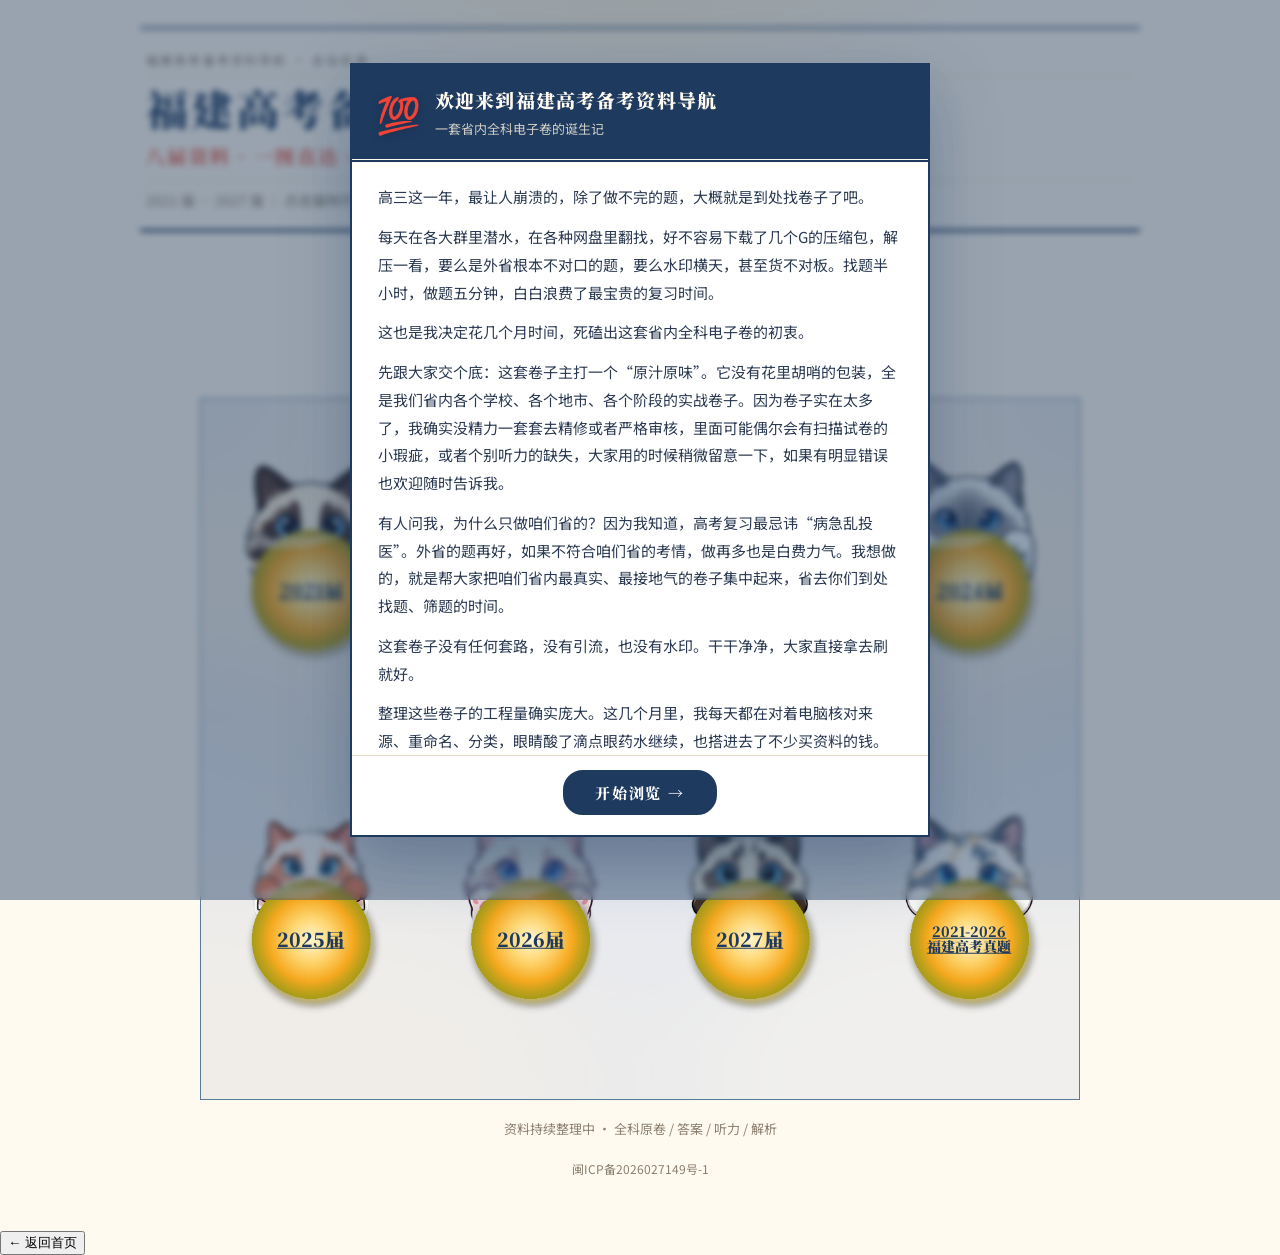
==== commit b2d16c77: "feat：将SPA页面改组为MPA页面" ====
--- a/index.html
+++ b/index.html
@@ -18,15 +18,14 @@
   <h2 class="home-title">选择届别查看资料</h2>
   <p class="home-sub">点选下方布偶猫环上的年份，直达该届资料目录</p>
   <div class="stage">
-    <img src="assets/home-cat-circles.png" alt="布偶猫抱圆圈导航" class="stage-img">
-    <button class="hotspot" data-year="2021" style="left:12.5%;top:27.16%" aria-label="2021届">2021届</button>
-    <button class="hotspot" data-year="2022" style="left:37.5%;top:27.16%" aria-label="2022届">2022届</button>
-    <button class="hotspot" data-year="2023" style="left:62.5%;top:27.16%" aria-label="2023届">2023届</button>
-    <button class="hotspot" data-year="2024" style="left:87.5%;top:27.16%" aria-label="2024届">2024届</button>
-    <button class="hotspot" data-year="2025" style="left:12.5%;top:77.16%" aria-label="2025届">2025届</button>
-    <button class="hotspot" data-year="2026" style="left:37.5%;top:77.16%" aria-label="2026届">2026届</button>
-    <button class="hotspot" data-year="2027" style="left:62.5%;top:77.16%" aria-label="2027届">2027届</button>
-    <button class="hotspot hotspot-long" data-year="fujian" style="left:87.5%;top:77.16%" aria-label="2021-2026福建高考真题">2021-2026<br>福建高考真题</button>
+    <a href="2021.html" class="hotspot"  style="left:12.5%;top:27.16%" aria-label="2021届">2021届</a>
+    <a href="2022.html" class="hotspot"  style="left:37.5%;top:27.16%" aria-label="2022届">2022届</a>
+    <a href="2023.html" class="hotspot"  style="left:62.5%;top:27.16%" aria-label="2023届">2023届</a>
+    <a href="2024.html" class="hotspot"  style="left:87.5%;top:27.16%" aria-label="2024届">2024届</a>
+    <a href="2025.html" class="hotspot"  style="left:12.5%;top:77.16%" aria-label="2025届">2025届</a>
+    <a href="2026.html" class="hotspot"  style="left:37.5%;top:77.16%" aria-label="2026届">2026届</a>
+    <a href="2027.html" class="hotspot"  style="left:62.5%;top:77.16%" aria-label="2027届">2027届</a>
+    <a href="2021-2026.html" class="hotspot hotspot-long" style="left:87.5%;top:77.16%" aria-label="2021-2026福建高考真题">2021-2026<br>福建高考真题</a>
   </div>
   <p class="home-foot">资料持续整理中 · 全科原卷 / 答案 / 听力 / 解析</p>
   <a class="home-beian" href="https://beian.miit.gov.cn/" target="_blank">闽ICP备2026027149号-1</a>
@@ -34,375 +33,8 @@
 <div id="year">
   <button class="back-btn" id="backBtn">&larr; 返回首页</button>
   <div id="year-body"></div>
-  <div id="park" style="display:none"><div class="wrap" id="real-2026">
-<div class="np-masthead np-mast-2026">
-  <div class="np-mast-left">
-    <div class="np-edition">第 2026 号 · 2026-08-16 08:59 扫描</div>
-    <h1 class="np-paper-name">福建高考备考资料导航</h1>
-    <div class="np-headline">2026 届高三全科考试资料 · 特辑</div>
-    <div class="np-deck">根目录：2026届 ｜ 共 52 个考试批次 · 103 个文件夹 · 1264 个文件 · 总大小 4.31 GB</div>
-  </div>
-  <div class="np-mast-right">
-    <div class="np-mast-toc">
-      <div class="np-toc-kicker">本期要目</div>
-<div class="np-toc-line"><b>A</b>八月开学考<span class="np-toc-n">6 批</span></div>
-<div class="np-toc-line"><b>E</b>一月期末周<span class="np-toc-n">7 批</span></div>
-<div class="np-toc-line"><b>G</b>四月省质检<span class="np-toc-n">5 批</span></div>
-<div class="np-toc-line"><b>H</b>五月考前适应<span class="np-toc-n">13 批</span></div>
-<div class="np-toc-line"><b>Z</b>英语冲刺卷<span class="np-toc-n">4 批</span></div>
-    </div>
-  </div>
-</div>
-<div class="np-lead">
-  <div class="np-lead-item"><img src="assets/mascot-blue.png" alt="蓝猫" class="np-lead-img"><div class="np-lead-text"><h4>52 场考试</h4><p>从八月开学摸底到五月考前适应，全省各地市联考、名校质检一网打尽。</p></div></div>
-
-  <div class="np-lead-item"><img src="assets/mascot-orange.png" alt="橙猫" class="np-lead-img"><div class="np-lead-text"><h4>1264 份文件</h4><p>PDF 试卷 813 份、Word 试卷 351 份、听力音频 69 个，覆盖九大学科。</p></div></div>
-  <div class="np-lead-item"><img src="assets/mascot-purple.png" alt="紫猫" class="np-lead-img"><div class="np-lead-text"><h4>4.31 GB</h4><p>全科原卷、答案、解析齐备，按阶段归档，随取随用。</p></div></div>
-</div>
-<div class="np-dl np-dl-top">网盘链接：<a href="https://pan.baidu.com/s/1MRE5Zsq7VSMIal0HQhIwmQ?pwd=F9lm" target="_blank" rel="noopener">主链接（百度云）</a> · <a href="https://yun.139.com/shareweb/#/w/i/2w2KT5UTBbcbb" target="_blank" rel="noopener">备用链接（移动云）</a> · <a href="https://docs.qq.com/sheet/DUEhTaU11ZE5heEZO" target="_blank" rel="noopener">备用链接 2（蓝奏云，待完善）</a></div>
-
-<div class="np-section np-section-cols">
-  <section class="np-panel np-panel-half">
-    <h2 class="np-panel-title">文件类型分布</h2>
-    <div class="np-bar-row"><span class="np-bar-lab">PDF 试卷</span><span class="np-bar-track"><span class="np-bar-fill" style="width:100%"></span></span><span class="np-bar-n">813</span></div><div class="np-bar-row"><span class="np-bar-lab">Word 试卷</span><span class="np-bar-track"><span class="np-bar-fill" style="width:43%"></span></span><span class="np-bar-n">351</span></div><div class="np-bar-row"><span class="np-bar-lab">听力音频</span><span class="np-bar-track"><span class="np-bar-fill" style="width:8%"></span></span><span class="np-bar-n">69</span></div><div class="np-bar-row"><span class="np-bar-lab">词汇整理（IAI 英语）</span><span class="np-bar-track"><span class="np-bar-fill" style="width:2%"></span></span><span class="np-bar-n">15</span></div><div class="np-bar-row"><span class="np-bar-lab">考试说明（txt）</span><span class="np-bar-track"><span class="np-bar-fill" style="width:1%"></span></span><span class="np-bar-n">5</span></div><div class="np-bar-row"><span class="np-bar-lab">辅助图片</span><span class="np-bar-track"><span class="np-bar-fill" style="width:1%"></span></span><span class="np-bar-n">6</span></div><div class="np-bar-row"><span class="np-bar-lab">压缩包</span><span class="np-bar-track"><span class="np-bar-fill" style="width:1%"></span></span><span class="np-bar-n">4</span></div><div class="np-bar-row"><span class="np-bar-lab">其他</span><span class="np-bar-track"><span class="np-bar-fill" style="width:1%"></span></span><span class="np-bar-n">1</span></div>
-  </section>
-  <section class="np-panel np-panel-half">
-    <h2 class="np-panel-title">各阶段批次数量</h2>
-    <div class="np-stagebars"><div class="np-col"><div class="np-bar" style="height:46px"><span class="np-bar-val">6</span></div><div class="np-lab">A</div></div><div class="np-col"><div class="np-bar" style="height:15px"><span class="np-bar-val">2</span></div><div class="np-lab">B</div></div><div class="np-col"><div class="np-bar" style="height:31px"><span class="np-bar-val">4</span></div><div class="np-lab">C</div></div><div class="np-col"><div class="np-bar" style="height:38px"><span class="np-bar-val">5</span></div><div class="np-lab">D</div></div><div class="np-col"><div class="np-bar" style="height:54px"><span class="np-bar-val">7</span></div><div class="np-lab">E</div></div><div class="np-col"><div class="np-bar" style="height:46px"><span class="np-bar-val">6</span></div><div class="np-lab">F</div></div><div class="np-col"><div class="np-bar" style="height:38px"><span class="np-bar-val">5</span></div><div class="np-lab">G</div></div><div class="np-col"><div class="np-bar" style="height:100px"><span class="np-bar-val">13</span></div><div class="np-lab">H</div></div><div class="np-col"><div class="np-bar" style="height:31px"><span class="np-bar-val">4</span></div><div class="np-lab">Z</div></div></div>
-    <div class="np-stagelegend">A = 八月·开学考 · B = 十月·联考潮 · C = 十一月·期中 · D = 十二月·月考 · E = 一月·期末周 · F = 三月·一模季 · G = 四月·质检月 · H = 五月·考前适应 · Z = 英语·冲刺卷</div>
-  </section>
-</div>
-<div class="np-section">
-  <section class="np-panel">
-    <h2 class="np-panel-title">考试批次速览（按阶段）</h2>
-    <section class="np-stage" id="stage-A">
-  <h3 class="np-stage-head"><span class="np-stage-letter">A</span><span class="np-stage-name">八月·开学考</span><span class="np-stage-note">暑期收官，摸底起步</span><span class="np-stage-count">6 批</span></h3>
-  <div class="np-cardgrid"><article class="np-card" data-stage="A">
-  <header class="np-card-head"><span class="np-card-date">2025.8</span><span class="np-card-type">开学考</span><span class="np-card-meta">26 文件 · 65.2 MB · 1 子目录</span></header>
-  <h4 class="np-card-title">A夏一等第一学期开学考~（2025.8）2026届高三联合开学摸底考试</h4>
-  <p class="np-card-subj">学科：化学、历史、地理、政治、数学、物理、生物、英语、语文</p>
-</article>
-<article class="np-card" data-stage="A">
-  <header class="np-card-head"><span class="np-card-date">2025.9</span><span class="np-card-type">一检</span><span class="np-card-meta">27 文件 · 111.2 MB</span></header>
-  <h4 class="np-card-title">A泉州一检（2025.9）2026届泉州市高中毕业班质量监测（一）</h4>
-  <p class="np-card-subj">学科：化学、历史、地理、政治、数学、日语、物理、生物、英语、语文</p>
-</article>
-<article class="np-card" data-stage="A">
-  <header class="np-card-head"><span class="np-card-date">2025.8</span><span class="np-card-type">一检</span><span class="np-card-meta">19 文件 · 56.5 MB · 2 子目录</span></header>
-  <h4 class="np-card-title">A漳州一检（2025.8）2026届漳州市高中毕业班第一次质量检测</h4>
-  <p class="np-card-subj">学科：化学、历史、地理、政治、数学、物理、生物、英语、语文</p>
-</article>
-<article class="np-card" data-stage="A">
-  <header class="np-card-head"><span class="np-card-date">2025.8</span><span class="np-card-type">开学考</span><span class="np-card-meta">20 文件 · 61.6 MB</span></header>
-  <h4 class="np-card-title">A福州一中开学考（2025.8）第一学期开学质量检测</h4>
-  <p class="np-card-subj">学科：化学、历史、地理、政治、数学、物理、生物、英语、语文</p>
-</article>
-<article class="np-card" data-stage="A">
-  <header class="np-card-head"><span class="np-card-date">2025.8</span><span class="np-card-type">一检</span><span class="np-card-meta">25 文件 · 56.9 MB</span></header>
-  <h4 class="np-card-title">A福州一检（2025.8）2026届福州市高三年级第一次质量检测</h4>
-  <p class="np-card-subj">学科：化学、历史、地理、政治、数学、物理、生物、英语、语文</p>
-</article>
-<article class="np-card" data-stage="A">
-  <header class="np-card-head"><span class="np-card-date">2025.9</span><span class="np-card-type">开学考</span><span class="np-card-meta">20 文件 · 15.7 MB</span></header>
-  <h4 class="np-card-title">A金太阳9月开学考~（2025.9）26-17C金太阳福建部分学校9月开学考</h4>
-  <p class="np-card-subj">学科：化学、历史、地理、政治、数学、物理、生物、英语、语文</p>
-</article></div>
-</section>
-<section class="np-stage" id="stage-B">
-  <h3 class="np-stage-head"><span class="np-stage-letter">B</span><span class="np-stage-name">十月·联考潮</span><span class="np-stage-note">百校联考轮番登场</span><span class="np-stage-count">2 批</span></h3>
-  <div class="np-cardgrid"><article class="np-card" data-stage="B">
-  <header class="np-card-head"><span class="np-card-date">2025.10</span><span class="np-card-type">联考</span><span class="np-card-meta">19 文件 · 52.3 MB</span></header>
-  <h4 class="np-card-title">B金太阳10月联考~（2025.10）26-64C金太阳福建部分学校10月联考</h4>
-  <p class="np-card-subj">学科：化学、历史、地理、政治、数学、物理、生物、英语、语文</p>
-</article>
-<article class="np-card" data-stage="B">
-  <header class="np-card-head"><span class="np-card-date">2025.10</span><span class="np-card-type">联考</span><span class="np-card-meta">25 文件 · 206.6 MB</span></header>
-  <h4 class="np-card-title">B金科10月联考~（2025.10）福建百校10月联考</h4>
-  <p class="np-card-subj">学科：化学、历史、地理、政治、数学、日语、物理、生物、英语、语文</p>
-</article></div>
-</section>
-<section class="np-stage" id="stage-C">
-  <h3 class="np-stage-head"><span class="np-stage-letter">C</span><span class="np-stage-name">十一月·期中</span><span class="np-stage-note">名校联盟期中检阅</span><span class="np-stage-count">4 批</span></h3>
-  <div class="np-cardgrid"><article class="np-card" data-stage="C">
-  <header class="np-card-head"><span class="np-card-date">2025.11</span><span class="np-card-type">期中</span><span class="np-card-meta">25 文件 · 143.6 MB</span></header>
-  <h4 class="np-card-title">C名校联盟第一学期期中～（2025.11）2026届高三上学期期中联合考试（名校联盟 命）</h4>
-  <p class="np-card-subj">学科：化学、历史、地理、政治、数学、日语、物理、生物、英语、语文</p>
-</article>
-<article class="np-card" data-stage="C">
-  <header class="np-card-head"><span class="np-card-date">2025.11</span><span class="np-card-type">期中</span><span class="np-card-meta">33 文件 · 120.9 MB</span></header>
-  <h4 class="np-card-title">C福宁古五校期中（2025.11）宁德福宁古五校教学联合体第一学期高三期中质量检测</h4>
-  <p class="np-card-subj">学科：化学、历史、地理、政治、数学、日语、物理、生物、英语、语文</p>
-</article>
-<article class="np-card" data-stage="C">
-  <header class="np-card-head"><span class="np-card-date">2025.11</span><span class="np-card-type">期中</span><span class="np-card-meta">17 文件 · 20.3 MB</span></header>
-  <h4 class="np-card-title">C福州一中第一学期期中（2025.11）福州一中第一学期第一学段模块考试（期中考试）</h4>
-  <p class="np-card-subj">学科：化学、历史、地理、政治、数学、物理、生物、英语、语文</p>
-</article>
-<article class="np-card" data-stage="C">
-  <header class="np-card-head"><span class="np-card-date">2025.11</span><span class="np-card-type">联考</span><span class="np-card-meta">19 文件 · 48.3 MB</span></header>
-  <h4 class="np-card-title">C金科11月联考~（2025.11）福建百校11月联考</h4>
-  <p class="np-card-subj">学科：历史、数学、物理、生物、英语、化学、地理、政治、语文</p>
-</article></div>
-</section>
-<section class="np-stage" id="stage-D">
-  <h3 class="np-stage-head"><span class="np-stage-letter">D</span><span class="np-stage-name">十二月·月考</span><span class="np-stage-note">六校联考、T8测评</span><span class="np-stage-count">5 批</span></h3>
-  <div class="np-cardgrid"><article class="np-card" data-stage="D">
-  <header class="np-card-head"><span class="np-card-date">2025.12</span><span class="np-card-type">联考</span><span class="np-card-meta">7 文件 · 56.1 MB</span></header>
-  <h4 class="np-card-title">DT8联考（2025.12）～2026届高三年级12月质量联合测评（语数英）T8联盟 命</h4>
-  <p class="np-card-subj">学科：数学、英语、语文</p>
-</article>
-<article class="np-card" data-stage="D">
-  <header class="np-card-head"><span class="np-card-date">2025.12</span><span class="np-card-type">一检</span><span class="np-card-meta">12 文件 · 11.1 MB</span></header>
-  <h4 class="np-card-title">D福州一中12月月考（2025.12）福州一中2026届12月第四次质量检测</h4>
-  <p class="np-card-subj">学科：语文、化学、物理、英语、政治、数学</p>
-</article>
-<article class="np-card" data-stage="D">
-  <header class="np-card-head"><span class="np-card-date">2025.12</span><span class="np-card-type">联考</span><span class="np-card-meta">11 文件 · 103.2 MB</span></header>
-  <h4 class="np-card-title">D福州六校联考~（2025.12）福州二中、福州四中、福州屏东、福高、连江一中、闽清一中六校12月联考</h4>
-  <p class="np-card-subj">学科：化学、历史、地理、政治、数学、物理、生物、英语、语文</p>
-</article>
-<article class="np-card" data-stage="D">
-  <header class="np-card-head"><span class="np-card-date">2025.12</span><span class="np-card-type">考前适应</span><span class="np-card-meta">27 文件 · 32.2 MB · 9 子目录</span></header>
-  <h4 class="np-card-title">D福清一中12月月考（2025.12）福清第一中学凤凰山校区及音西校区2026届高三第一学期12月适应性练习</h4>
-  <p class="np-card-subj">学科：化学、历史、地理、政治、数学、物理、生物、英语、语文</p>
-</article>
-<article class="np-card" data-stage="D">
-  <header class="np-card-head"><span class="np-card-date">2025.12</span><span class="np-card-type">联考</span><span class="np-card-meta">17 文件 · 112.6 MB</span></header>
-  <h4 class="np-card-title">D金科12月联考~（2025.12）福建百校12月联考</h4>
-  <p class="np-card-subj">学科：地理、政治、生物、化学、历史、数学、物理、英语、语文</p>
-</article></div>
-</section>
-<section class="np-stage" id="stage-E">
-  <h3 class="np-stage-head"><span class="np-stage-letter">E</span><span class="np-stage-name">一月·期末周</span><span class="np-stage-note">九师联盟、六地市质检</span><span class="np-stage-count">7 批</span></h3>
-  <div class="np-cardgrid"><article class="np-card" data-stage="E">
-  <header class="np-card-head"><span class="np-card-date">2025.1</span><span class="np-card-type">期末</span><span class="np-card-meta">28 文件 · 116.6 MB · 10 子目录</span></header>
-  <h4 class="np-card-title">E1六地市期末联考质检～（2026.1）2026届福建名校联盟高中毕业班模拟测试（名校联盟 命）</h4>
-  <p class="np-card-subj">学科：化学、历史、地理、政治、数学、日语、物理、生物、英语、语文</p>
-</article>
-<article class="np-card" data-stage="E">
-  <header class="np-card-head"><span class="np-card-date">2025.1</span><span class="np-card-type">一检</span><span class="np-card-meta">20 文件 · 47.7 MB</span></header>
-  <h4 class="np-card-title">E2莆田一检～（2026.1）2026届莆田一检（九师联盟 命）</h4>
-  <p class="np-card-subj">学科：化学、历史、地理、政治、数学、物理、生物、英语、语文</p>
-</article>
-<article class="np-card" data-stage="E">
-  <header class="np-card-head"><span class="np-card-date">2025.1</span><span class="np-card-type">二检</span><span class="np-card-meta">20 文件 · 210.9 MB · 9 子目录</span></header>
-  <h4 class="np-card-title">E3泉州二检（2026.1）2026届泉州市高中毕业班质量监测（二）</h4>
-  <p class="np-card-subj">学科：生物、历史、化学、物理、英语、语文、地理、政治、数学</p>
-</article>
-<article class="np-card" data-stage="E">
-  <header class="np-card-head"><span class="np-card-date">2025.1</span><span class="np-card-type">联考</span><span class="np-card-meta">24 文件 · 21 MB</span></header>
-  <h4 class="np-card-title">E4宁德市三校1月联考（2026.1）2026届宁德闽东三校第一学期高三1月联考</h4>
-  <p class="np-card-subj">学科：化学、历史、地理、政治、数学、物理、生物、英语、语文</p>
-</article>
-<article class="np-card" data-stage="E">
-  <header class="np-card-head"><span class="np-card-date">2025.2</span><span class="np-card-type">期末</span><span class="np-card-meta">20 文件 · 97.4 MB</span></header>
-  <h4 class="np-card-title">E5漳州二检（2026.2）2026届漳州市上学期期末高中毕业班教学质量检测</h4>
-  <p class="np-card-subj">学科：化学、历史、地理、政治、数学、日语、生物、物理、英语、语文</p>
-</article>
-<article class="np-card" data-stage="E">
-  <header class="np-card-head"><span class="np-card-date">2025.2</span><span class="np-card-type">期末</span><span class="np-card-meta">17 文件 · 22.7 MB</span></header>
-  <h4 class="np-card-title">E6福州一中第一学期期末（2026.2）福州一中第一学期第二学段模块考试（期末考试）</h4>
-  <p class="np-card-subj">学科：化学、历史、地理、政治、数学、物理、生物、英语、语文</p>
-</article>
-<article class="np-card" data-stage="E">
-  <header class="np-card-head"><span class="np-card-date">2025.2</span><span class="np-card-type">开学考</span><span class="np-card-meta">41 文件 · 133.6 MB · 1 子目录</span></header>
-  <h4 class="np-card-title">E7夏一等正月开学考～（2026.2）2026届福建名校联盟高中毕业班教学质量诊断分析（名校联盟 命）</h4>
-  <p class="np-card-subj">学科：化学、历史、地理、政治、数学、日语、物理、生物、英语、语文</p>
-</article></div>
-</section>
-<section class="np-stage" id="stage-F">
-  <h3 class="np-stage-head"><span class="np-stage-letter">F</span><span class="np-stage-name">三月·一模季</span><span class="np-stage-note">泉一模、闽侯周考</span><span class="np-stage-count">6 批</span></h3>
-  <div class="np-cardgrid"><article class="np-card" data-stage="F">
-  <header class="np-card-head"><span class="np-card-date">2025.3</span><span class="np-card-type">一模</span><span class="np-card-meta">23 文件 · 146 MB</span></header>
-  <h4 class="np-card-title">F泉州一模（2026.3）2026届泉州市高中毕业班模拟考试（一）</h4>
-  <p class="np-card-subj">学科：化学、历史、地理、政治、数学、日语、物理、生物、英语、语文</p>
-</article>
-<article class="np-card" data-stage="F">
-  <header class="np-card-head"><span class="np-card-date">2025.3</span><span class="np-card-type">二检</span><span class="np-card-meta">49 文件 · 118 MB · 1 子目录</span></header>
-  <h4 class="np-card-title">F福州二检（2026.3）2026届福州高三年级三月质量检测</h4>
-  <p class="np-card-subj">学科：化学、历史、地理、政治、数学、日语、物理、生物、英语、语文</p>
-</article>
-<article class="np-card" data-stage="F">
-  <header class="np-card-head"><span class="np-card-date">2025.3</span><span class="np-card-type">二检</span><span class="np-card-meta">22 文件 · 122.8 MB</span></header>
-  <h4 class="np-card-title">F莆田二检（2026.3）2026届莆田市高中毕业班第二次调研质量检测</h4>
-  <p class="np-card-subj">学科：化学、历史、地理、政治、数学、日语、物理、生物、英语、语文</p>
-</article>
-<article class="np-card" data-stage="F">
-  <header class="np-card-head"><span class="np-card-date">2025.3</span><span class="np-card-type">其他</span><span class="np-card-meta">21 文件 · 67.3 MB</span></header>
-  <h4 class="np-card-title">F金科阶段性自测~（2026.3）福建百校阶段性自测</h4>
-  <p class="np-card-subj">学科：化学、历史、政治、日语、生物、英语、物理、语文、数学、地理</p>
-</article>
-<article class="np-card" data-stage="F">
-  <header class="np-card-head"><span class="np-card-date">2025.3</span><span class="np-card-type">考前适应</span><span class="np-card-meta">16 文件 · 103.8 MB · 4 子目录</span></header>
-  <h4 class="np-card-title">F闽侯一中3月周考（2026.3）2026届闽侯一中高中毕业班第一次校级适应性练习（省重点）（缺政史地）</h4>
-  <p class="np-card-subj">学科：化学、数学、物理、生物、英语、语文</p>
-</article>
-<article class="np-card" data-stage="F">
-  <header class="np-card-head"><span class="np-card-date">2025.3</span><span class="np-card-type">二检</span><span class="np-card-meta">21 文件 · 94.7 MB</span></header>
-  <h4 class="np-card-title">F龙岩二检（2026.3）2026届龙岩市高中毕业班三月教学质量检测</h4>
-  <p class="np-card-subj">学科：化学、历史、地理、政治、数学、物理、生物、英语、语文</p>
-</article></div>
-</section>
-<section class="np-stage" id="stage-G">
-  <h3 class="np-stage-head"><span class="np-stage-letter">G</span><span class="np-stage-name">四月·质检月</span><span class="np-stage-note">省质检、厦门二检</span><span class="np-stage-count">5 批</span></h3>
-  <div class="np-cardgrid"><article class="np-card" data-stage="G">
-  <header class="np-card-head"><span class="np-card-date">2025.4</span><span class="np-card-type">联考</span><span class="np-card-meta">7 文件 · 34.8 MB</span></header>
-  <h4 class="np-card-title">GT8联考（2026.4）～2026届高三年级4月质量联合测评（语数英）</h4>
-  <p class="np-card-subj">学科：数学、英语、语文</p>
-</article>
-<article class="np-card" data-stage="G">
-  <header class="np-card-head"><span class="np-card-date">—</span><span class="np-card-type">二检</span><span class="np-card-meta">33 文件 · 127.9 MB</span></header>
-  <h4 class="np-card-title">G厦门二检～（2026.3.30-4.1）厦门市2026届高中毕业班第二次质量检测（名校联盟 命）</h4>
-  <p class="np-card-subj">学科：英语、化学、历史、地理、政治、数学、日语、物理、生物、语文</p>
-</article>
-<article class="np-card" data-stage="G">
-  <header class="np-card-head"><span class="np-card-date">2025.4</span><span class="np-card-type">考前适应</span><span class="np-card-meta">136 文件 · 193.5 MB · 11 子目录</span></header>
-  <h4 class="np-card-title">G福建省质检（2026.4）2026届福建高中毕业班适应性练习★★★（省普教室 命 各市教研院 组）</h4>
-  <p class="np-card-subj">学科：化学、历史、地理、政治、数学、日语、物理、生物、英语、语文</p>
-</article>
-<article class="np-card" data-stage="G">
-  <header class="np-card-head"><span class="np-card-date">2025.4</span><span class="np-card-type">校考</span><span class="np-card-meta">3 文件 · 3 MB</span></header>
-  <h4 class="np-card-title">G金科四月~（2026.4）2026届金科三校四月考试（仅历史）</h4>
-  <p class="np-card-subj">学科：历史</p>
-</article>
-<article class="np-card" data-stage="G">
-  <header class="np-card-head"><span class="np-card-date">2025.4</span><span class="np-card-type">考前适应</span><span class="np-card-meta">14 文件 · 45.3 MB · 2 子目录</span></header>
-  <h4 class="np-card-title">G闽侯一中4月周考（2026.4）2026届闽侯一中高中毕业班第二次校级适应性训练（省重点）（缺历史）</h4>
-  <p class="np-card-subj">学科：化学、地理、政治、数学、物理、生物、语文、英语</p>
-</article></div>
-</section>
-<section class="np-stage" id="stage-H">
-  <h3 class="np-stage-head"><span class="np-stage-letter">H</span><span class="np-stage-name">五月·考前适应</span><span class="np-stage-note">各地市押题冲刺</span><span class="np-stage-count">13 批</span></h3>
-  <div class="np-cardgrid"><article class="np-card" data-stage="H">
-  <header class="np-card-head"><span class="np-card-date">2025.5</span><span class="np-card-type">考前适应</span><span class="np-card-meta">36 文件 · 94 MB</span></header>
-  <h4 class="np-card-title">H三明五月（2026.5） 2026届三明市高中毕业班适应性练习</h4>
-  <p class="np-card-subj">学科：化学、历史、地理、政治、数学、日语、物理、生物、英语、语文</p>
-</article>
-<article class="np-card" data-stage="H">
-  <header class="np-card-head"><span class="np-card-date">2025.5</span><span class="np-card-type">考前适应</span><span class="np-card-meta">22 文件 · 73.8 MB</span></header>
-  <h4 class="np-card-title">H南平五月（2026.5） 2026届南平市高中毕业班适应性练习</h4>
-  <p class="np-card-subj">学科：化学、历史、地理、政治、数学、物理、生物、英语、语文</p>
-</article>
-<article class="np-card" data-stage="H">
-  <header class="np-card-head"><span class="np-card-date">2025.5</span><span class="np-card-type">考前适应</span><span class="np-card-meta">28 文件 · 175.8 MB</span></header>
-  <h4 class="np-card-title">H厦门五月（2026.5） 厦门市2026届高中毕业班适应性练习</h4>
-  <p class="np-card-subj">学科：化学、历史、地理、政治、数学、日语、物理、生物、英语、语文</p>
-</article>
-<article class="np-card" data-stage="H">
-  <header class="np-card-head"><span class="np-card-date">2025.5</span><span class="np-card-type">考前适应</span><span class="np-card-meta">27 文件 · 84.7 MB</span></header>
-  <h4 class="np-card-title">H名校考前适应性练习（2026.5）2026届高中毕业班考前适应性练习</h4>
-  <p class="np-card-subj">学科：化学、历史、地理、政治、数学、日语、物理、生物、英语、语文</p>
-</article>
-<article class="np-card" data-stage="H">
-  <header class="np-card-head"><span class="np-card-date">2025.5</span><span class="np-card-type">一检</span><span class="np-card-meta">40 文件 · 119 MB</span></header>
-  <h4 class="np-card-title">H宁德五月（2026.5） 2026届宁德市高中毕业班五月质量检测</h4>
-  <p class="np-card-subj">学科：化学、历史、地理、政治、数学、物理、生物、英语、语文</p>
-</article>
-<article class="np-card" data-stage="H">
-  <header class="np-card-head"><span class="np-card-date">2025.5</span><span class="np-card-type">考前适应</span><span class="np-card-meta">29 文件 · 134.9 MB</span></header>
-  <h4 class="np-card-title">H泉州五月（2026.5） 泉州市2026届高中毕业班适应性练习题库</h4>
-  <p class="np-card-subj">学科：化学、历史、地理、政治、数学、物理、生物、英语、语文</p>
-</article>
-<article class="np-card" data-stage="H">
-  <header class="np-card-head"><span class="np-card-date">2025.5</span><span class="np-card-type">一检</span><span class="np-card-meta">26 文件 · 113.7 MB</span></header>
-  <h4 class="np-card-title">H漳州五月（2026.5） 2026届漳州市高中毕业班五月质量检测</h4>
-  <p class="np-card-subj">学科：化学、历史、地理、政治、数学、日语、物理、生物、英语、语文</p>
-</article>
-<article class="np-card" data-stage="H">
-  <header class="np-card-head"><span class="np-card-date">2025.5</span><span class="np-card-type">考前适应</span><span class="np-card-meta">29 文件 · 61.8 MB</span></header>
-  <h4 class="np-card-title">H福九五月（2026.5）福九联盟（高中）2026届高中毕业班考前适应性练习</h4>
-  <p class="np-card-subj">学科：化学、历史、地理、政治、数学、物理、生物、英语、语文</p>
-</article>
-<article class="np-card" data-stage="H">
-  <header class="np-card-head"><span class="np-card-date">2025.5</span><span class="np-card-type">一检</span><span class="np-card-meta">18 文件 · 46.8 MB</span></header>
-  <h4 class="np-card-title">H福州一中五月（2026.5）福州一中5月质量检测</h4>
-  <p class="np-card-subj">学科：化学、历史、地理、政治、数学、物理、生物、英语、语文</p>
-</article>
-<article class="np-card" data-stage="H">
-  <header class="np-card-head"><span class="np-card-date">2025.5</span><span class="np-card-type">一检</span><span class="np-card-meta">39 文件 · 109.1 MB</span></header>
-  <h4 class="np-card-title">H福州五月（2026.5） 福州市2026届高中毕业班五月质量检测</h4>
-  <p class="np-card-subj">学科：化学、历史、地理、政治、数学、日语、物理、生物、英语、语文</p>
-</article>
-<article class="np-card" data-stage="H">
-  <header class="np-card-head"><span class="np-card-date">2025.5</span><span class="np-card-type">考前适应</span><span class="np-card-meta">22 文件 · 76.2 MB</span></header>
-  <h4 class="np-card-title">H莆田五月（2026.5） 2026届莆田市高中毕业班适应性练习</h4>
-  <p class="np-card-subj">学科：化学、历史、地理、政治、数学、物理、生物、英语、语文</p>
-</article>
-<article class="np-card" data-stage="H">
-  <header class="np-card-head"><span class="np-card-date">2025.5</span><span class="np-card-type">考前适应</span><span class="np-card-meta">43 文件 · 144.6 MB · 1 子目录</span></header>
-  <h4 class="np-card-title">H金科五月（2026.5）2026届金科百校联考五月押题考</h4>
-  <p class="np-card-subj">学科：物理、历史、语文、日语、化学、地理、数学、政治、生物、英语</p>
-</article>
-<article class="np-card" data-stage="H">
-  <header class="np-card-head"><span class="np-card-date">2025.5</span><span class="np-card-type">考前适应</span><span class="np-card-meta">27 文件 · 81.4 MB</span></header>
-  <h4 class="np-card-title">H龙岩五月（2026.5） 2026届龙岩市高中毕业班适应性练习</h4>
-  <p class="np-card-subj">学科：化学、历史、地理、政治、数学、物理、生物、英语、语文</p>
-</article></div>
-</section>
-<section class="np-stage" id="stage-Z">
-  <h3 class="np-stage-head"><span class="np-stage-letter">Z</span><span class="np-stage-name">英语·冲刺卷</span><span class="np-stage-note">双十、厦外、一中、师大附中</span><span class="np-stage-count">4 批</span></h3>
-  <div class="np-cardgrid"><article class="np-card" data-stage="Z">
-  <header class="np-card-head"><span class="np-card-date">—</span><span class="np-card-type">其他</span><span class="np-card-meta">3 文件 · 47.5 MB</span></header>
-  <h4 class="np-card-title">Z【英语】 2026厦门双十最后一卷</h4>
-  <p class="np-card-subj">学科：英语</p>
-</article>
-<article class="np-card" data-stage="Z">
-  <header class="np-card-head"><span class="np-card-date">—</span><span class="np-card-type">考前适应</span><span class="np-card-meta">4 文件 · 22.2 MB</span></header>
-  <h4 class="np-card-title">Z【英语】2026厦门外国语学校5月适应性考试</h4>
-  <p class="np-card-subj">学科：英语</p>
-</article>
-<article class="np-card" data-stage="Z">
-  <header class="np-card-head"><span class="np-card-date">—</span><span class="np-card-type">考前适应</span><span class="np-card-meta">3 文件 · 21.2 MB</span></header>
-  <h4 class="np-card-title">Z【英语】厦门一中5月校适应性练习</h4>
-  <p class="np-card-subj">学科：英语</p>
-</article>
-<article class="np-card" data-stage="Z">
-  <header class="np-card-head"><span class="np-card-date">—</span><span class="np-card-type">其他</span><span class="np-card-meta">4 文件 · 29.5 MB</span></header>
-  <h4 class="np-card-title">Z【英语】师大附中5月校模拟</h4>
-  <p class="np-card-subj">学科：英语</p>
-</article>
-<article class="np-card" data-stage="G">
-  <header class="np-card-head"><span class="np-card-date">2025.4</span><span class="np-card-type">冲刺卷</span><span class="np-card-meta">3 文件 · 3 MB</span></header>
-  <h4 class="np-card-title">Z【历史】2026届金科三校四月考试</h4>
-  <p class="np-card-subj">学科：历史</p>
-</article></div>
-</section>
-  </section>
-</div>
-<div class="np-section">
-  <section class="np-panel">
-    <h2 class="np-panel-title">学科覆盖矩阵</h2>
-    <div class="np-legend">■ 有 · □ 无 · 英语 / 日语含听力列</div>
-    <div class="np-mwrap"><table class="np-matrix"><tbody><tr><th class="np-mlabel">批次</th><th class="np-subj-name" colspan="2">语文</th><th class="np-subj-name" colspan="2">数学</th><th class="np-subj-name" colspan="3">英语</th><th class="np-subj-name" colspan="3">日语</th><th class="np-subj-name" colspan="2">物理</th><th class="np-subj-name" colspan="2">化学</th><th class="np-subj-name" colspan="2">生物</th><th class="np-subj-name" colspan="2">政治</th><th class="np-subj-name" colspan="2">历史</th><th class="np-subj-name" colspan="2">地理</th></tr><tr><th class="np-mlabel"></th><th class="np-sub">卷</th><th class="np-sub">答</th><th class="np-sub">卷</th><th class="np-sub">答</th><th class="np-sub">卷</th><th class="np-sub">答</th><th class="np-sub">听</th><th class="np-sub">卷</th><th class="np-sub">答</th><th class="np-sub">听</th><th class="np-sub">卷</th><th class="np-sub">答</th><th class="np-sub">卷</th><th class="np-sub">答</th><th class="np-sub">卷</th><th class="np-sub">答</th><th class="np-sub">卷</th><th class="np-sub">答</th><th class="np-sub">卷</th><th class="np-sub">答</th><th class="np-sub">卷</th><th class="np-sub">答</th></tr><tr><td class="np-mlabel"><span class="np-mltxt" title="夏一等第一学期开学考 2026届高三联合开学摸底考试">2025.8 夏一等第一学期开学考 2026届高三联合开学摸底考试</span></td><td class="np-cell on" title="语文试卷"></td><td class="np-cell on" title="语文答案"></td><td class="np-cell on" title="数学试卷"></td><td class="np-cell on" title="数学答案"></td><td class="np-cell on" title="英语试卷"></td><td class="np-cell on" title="英语答案"></td><td class="np-cell on" title="英语听力"></td><td class="np-cell off" title="日语试卷"></td><td class="np-cell off" title="日语答案"></td><td class="np-cell off" title="日语听力"></td><td class="np-cell on" title="物理试卷"></td><td class="np-cell on" title="物理答案"></td><td class="np-cell on" title="化学试卷"></td><td class="np-cell on" title="化学答案"></td><td class="np-cell on" title="生物试卷"></td><td class="np-cell on" title="生物答案"></td><td class="np-cell on" title="政治试卷"></td><td class="np-cell on" title="政治答案"></td><td class="np-cell on" title="历史试卷"></td><td class="np-cell on" title="历史答案"></td><td class="np-cell on" title="地理试卷"></td><td class="np-cell on" title="地理答案"></td></tr><tr><td class="np-mlabel"><span class="np-mltxt" title="漳州一检2026届漳州市高中毕业班第一次质量检测">2025.8 漳州一检2026届漳州市高中毕业班第一次质量检测</span></td><td class="np-cell on" title="语文试卷"></td><td class="np-cell on" title="语文答案"></td><td class="np-cell on" title="数学试卷"></td><td class="np-cell on" title="数学答案"></td><td class="np-cell on" title="英语试卷"></td><td class="np-cell on" title="英语答案"></td><td class="np-cell on" title="英语听力"></td><td class="np-cell off" title="日语试卷"></td><td class="np-cell off" title="日语答案"></td><td class="np-cell off" title="日语听力"></td><td class="np-cell on" title="物理试卷"></td><td class="np-cell on" title="物理答案"></td><td class="np-cell on" title="化学试卷"></td><td class="np-cell on" title="化学答案"></td><td class="np-cell on" title="生物试卷"></td><td class="np-cell on" title="生物答案"></td><td class="np-cell on" title="政治试卷"></td><td class="np-cell on" title="政治答案"></td><td class="np-cell on" title="历史试卷"></td><td class="np-cell on" title="历史答案"></td><td class="np-cell on" title="地理试卷"></td><td class="np-cell on" title="地理答案"></td></tr><tr><td class="np-mlabel"><span class="np-mltxt" title="福州一中开学考第一学期开学质量检测">2025.8 福州一中开学考第一学期开学质量检测</span></td><td class="np-cell on" title="语文试卷"></td><td class="np-cell on" title="语文答案"></td><td class="np-cell on" title="数学试卷"></td><td class="np-cell on" title="数学答案"></td><td class="np-cell on" title="英语试卷"></td><td class="np-cell on" title="英语答案"></td><td class="np-cell on" title="英语听力"></td><td class="np-cell off" title="日语试卷"></td><td class="np-cell off" title="日语答案"></td><td class="np-cell off" title="日语听力"></td><td class="np-cell on" title="物理试卷"></td><td class="np-cell on" title="物理答案"></td><td class="np-cell on" title="化学试卷"></td><td class="np-cell on" title="化学答案"></td><td class="np-cell on" title="生物试卷"></td><td class="np-cell on" title="生物答案"></td><td class="np-cell on" title="政治试卷"></td><td class="np-cell on" title="政治答案"></td><td class="np-cell on" title="历史试卷"></td><td class="np-cell on" title="历史答案"></td><td class="np-cell on" title="地理试卷"></td><td class="np-cell on" title="地理答案"></td></tr><tr><td class="np-mlabel"><span class="np-mltxt" title="福州一检2026届福州市高三年级第一次质量检测">2025.8 福州一检2026届福州市高三年级第一次质量检测</span></td><td class="np-cell on" title="语文试卷"></td><td class="np-cell on" title="语文答案"></td><td class="np-cell on" title="数学试卷"></td><td class="np-cell on" title="数学答案"></td><td class="np-cell on" title="英语试卷"></td><td class="np-cell on" title="英语答案"></td><td class="np-cell on" title="英语听力"></td><td class="np-cell off" title="日语试卷"></td><td class="np-cell off" title="日语答案"></td><td class="np-cell off" title="日语听力"></td><td class="np-cell on" title="物理试卷"></td><td class="np-cell on" title="物理答案"></td><td class="np-cell on" title="化学试卷"></td><td class="np-cell on" title="化学答案"></td><td class="np-cell on" title="生物试卷"></td><td class="np-cell on" title="生物答案"></td><td class="np-cell on" title="政治试卷"></td><td class="np-cell on" title="政治答案"></td><td class="np-cell on" title="历史试卷"></td><td class="np-cell on" title="历史答案"></td><td class="np-cell on" title="地理试卷"></td><td class="np-cell on" title="地理答案"></td></tr><tr><td class="np-mlabel"><span class="np-mltxt" title="泉州一检2026届泉州市高中毕业班质量监测">2025.9 泉州一检2026届泉州市高中毕业班质量监测</span></td><td class="np-cell on" title="语文试卷"></td><td class="np-cell on" title="语文答案"></td><td class="np-cell on" title="数学试卷"></td><td class="np-cell on" title="数学答案"></td><td class="np-cell on" title="英语试卷"></td><td class="np-cell on" title="英语答案"></td><td class="np-cell on" title="英语听力"></td><td class="np-cell on" title="日语试卷"></td><td class="np-cell on" title="日语答案"></td><td class="np-cell on" title="日语听力"></td><td class="np-cell on" title="物理试卷"></td><td class="np-cell on" title="物理答案"></td><td class="np-cell on" title="化学试卷"></td><td class="np-cell on" title="化学答案"></td><td class="np-cell on" title="生物试卷"></td><td class="np-cell on" title="生物答案"></td><td class="np-cell on" title="政治试卷"></td><td class="np-cell on" title="政治答案"></td><td class="np-cell on" title="历史试卷"></td><td class="np-cell on" title="历史答案"></td><td class="np-cell on" title="地理试卷"></td><td class="np-cell on" title="地理答案"></td></tr><tr><td class="np-mlabel"><span class="np-mltxt" title="金太阳9月开学考 26-17C金太阳福建部分学校9月开学考">2025.9 金太阳9月开学考 26-17C金太阳福建部分学校9月开学考</span></td><td class="np-cell on" title="语文试卷"></td><td class="np-cell on" title="语文答案"></td><td class="np-cell on" title="数学试卷"></td><td class="np-cell on" title="数学答案"></td><td class="np-cell on" title="英语试卷"></td><td class="np-cell on" title="英语答案"></td><td class="np-cell off" title="英语听力"></td><td class="np-cell off" title="日语试卷"></td><td class="np-cell off" title="日语答案"></td><td class="np-cell off" title="日语听力"></td><td class="np-cell on" title="物理试卷"></td><td class="np-cell on" title="物理答案"></td><td class="np-cell on" title="化学试卷"></td><td class="np-cell on" title="化学答案"></td><td class="np-cell on" title="生物试卷"></td><td class="np-cell on" title="生物答案"></td><td class="np-cell on" title="政治试卷"></td><td class="np-cell on" title="政治答案"></td><td class="np-cell on" title="历史试卷"></td><td class="np-cell on" title="历史答案"></td><td class="np-cell on" title="地理试卷"></td><td class="np-cell on" title="地理答案"></td></tr><tr><td class="np-mlabel"><span class="np-mltxt" title="金太阳10月联考 26-64C金太阳福建部分学校10月联考">2025.10 金太阳10月联考 26-64C金太阳福建部分学校10月联考</span></td><td class="np-cell on" title="语文试卷"></td><td class="np-cell on" title="语文答案"></td><td class="np-cell on" title="数学试卷"></td><td class="np-cell on" title="数学答案"></td><td class="np-cell on" title="英语试卷"></td><td class="np-cell on" title="英语答案"></td><td class="np-cell on" title="英语听力"></td><td class="np-cell off" title="日语试卷"></td><td class="np-cell off" title="日语答案"></td><td class="np-cell off" title="日语听力"></td><td class="np-cell on" title="物理试卷"></td><td class="np-cell on" title="物理答案"></td><td class="np-cell on" title="化学试卷"></td><td class="np-cell on" title="化学答案"></td><td class="np-cell on" title="生物试卷"></td><td class="np-cell on" title="生物答案"></td><td class="np-cell on" title="政治试卷"></td><td class="np-cell on" title="政治答案"></td><td class="np-cell on" title="历史试卷"></td><td class="np-cell on" title="历史答案"></td><td class="np-cell on" title="地理试卷"></td><td class="np-cell on" title="地理答案"></td></tr><tr><td class="np-mlabel"><span class="np-mltxt" title="金科10月联考 福建百校10月联考">2025.10 金科10月联考 福建百校10月联考</span></td><td class="np-cell on" title="语文试卷"></td><td class="np-cell on" title="语文答案"></td><td class="np-cell on" title="数学试卷"></td><td class="np-cell on" title="数学答案"></td><td class="np-cell on" title="英语试卷"></td><td class="np-cell on" title="英语答案"></td><td class="np-cell on" title="英语听力"></td><td class="np-cell on" title="日语试卷"></td><td class="np-cell on" title="日语答案"></td><td class="np-cell on" title="日语听力"></td><td class="np-cell on" title="物理试卷"></td><td class="np-cell on" title="物理答案"></td><td class="np-cell on" title="化学试卷"></td><td class="np-cell on" title="化学答案"></td><td class="np-cell on" title="生物试卷"></td><td class="np-cell on" title="生物答案"></td><td class="np-cell on" title="政治试卷"></td><td class="np-cell on" title="政治答案"></td><td class="np-cell on" title="历史试卷"></td><td class="np-cell on" title="历史答案"></td><td class="np-cell on" title="地理试卷"></td><td class="np-cell on" title="地理答案"></td></tr><tr><td class="np-mlabel"><span class="np-mltxt" title="名校联盟第一学期期中 2026届高三上学期期中联合考试">2025.11 名校联盟第一学期期中 2026届高三上学期期中联合考试</span></td><td class="np-cell on" title="语文试卷"></td><td class="np-cell on" title="语文答案"></td><td class="np-cell on" title="数学试卷"></td><td class="np-cell on" title="数学答案"></td><td class="np-cell on" title="英语试卷"></td><td class="np-cell on" title="英语答案"></td><td class="np-cell on" title="英语听力"></td><td class="np-cell on" title="日语试卷"></td><td class="np-cell on" title="日语答案"></td><td class="np-cell on" title="日语听力"></td><td class="np-cell on" title="物理试卷"></td><td class="np-cell on" title="物理答案"></td><td class="np-cell on" title="化学试卷"></td><td class="np-cell on" title="化学答案"></td><td class="np-cell on" title="生物试卷"></td><td class="np-cell on" title="生物答案"></td><td class="np-cell on" title="政治试卷"></td><td class="np-cell on" title="政治答案"></td><td class="np-cell on" title="历史试卷"></td><td class="np-cell on" title="历史答案"></td><td class="np-cell on" title="地理试卷"></td><td class="np-cell on" title="地理答案"></td></tr><tr><td class="np-mlabel"><span class="np-mltxt" title="福宁古五校期中宁德福宁古五校教学联合体第一学期高三期中质量检测">2025.11 福宁古五校期中宁德福宁古五校教学联合体第一学期高三期中质量检测</span></td><td class="np-cell on" title="语文试卷"></td><td class="np-cell on" title="语文答案"></td><td class="np-cell on" title="数学试卷"></td><td class="np-cell on" title="数学答案"></td><td class="np-cell on" title="英语试卷"></td><td class="np-cell on" title="英语答案"></td><td class="np-cell on" title="英语听力"></td><td class="np-cell on" title="日语试卷"></td><td class="np-cell on" title="日语答案"></td><td class="np-cell on" title="日语听力"></td><td class="np-cell on" title="物理试卷"></td><td class="np-cell on" title="物理答案"></td><td class="np-cell on" title="化学试卷"></td><td class="np-cell on" title="化学答案"></td><td class="np-cell on" title="生物试卷"></td><td class="np-cell on" title="生物答案"></td><td class="np-cell on" title="政治试卷"></td><td class="np-cell on" title="政治答案"></td><td class="np-cell on" title="历史试卷"></td><td class="np-cell on" title="历史答案"></td><td class="np-cell on" title="地理试卷"></td><td class="np-cell on" title="地理答案"></td></tr><tr><td class="np-mlabel"><span class="np-mltxt" title="福州一中第一学期期中福州一中第一学期第一学段模块考试">2025.11 福州一中第一学期期中福州一中第一学期第一学段模块考试</span></td><td class="np-cell on" title="语文试卷"></td><td class="np-cell on" title="语文答案"></td><td class="np-cell on" title="数学试卷"></td><td class="np-cell on" title="数学答案"></td><td class="np-cell on" title="英语试卷"></td><td class="np-cell on" title="英语答案"></td><td class="np-cell off" title="英语听力"></td><td class="np-cell off" title="日语试卷"></td><td class="np-cell off" title="日语答案"></td><td class="np-cell off" title="日语听力"></td><td class="np-cell on" title="物理试卷"></td><td class="np-cell on" title="物理答案"></td><td class="np-cell on" title="化学试卷"></td><td class="np-cell on" title="化学答案"></td><td class="np-cell on" title="生物试卷"></td><td class="np-cell on" title="生物答案"></td><td class="np-cell on" title="政治试卷"></td><td class="np-cell on" title="政治答案"></td><td class="np-cell on" title="历史试卷"></td><td class="np-cell on" title="历史答案"></td><td class="np-cell on" title="地理试卷"></td><td class="np-cell on" title="地理答案"></td></tr><tr><td class="np-mlabel"><span class="np-mltxt" title="金科11月联考 福建百校11月联考">2025.11 金科11月联考 福建百校11月联考</span></td><td class="np-cell on" title="语文试卷"></td><td class="np-cell on" title="语文答案"></td><td class="np-cell on" title="数学试卷"></td><td class="np-cell on" title="数学答案"></td><td class="np-cell on" title="英语试卷"></td><td class="np-cell on" title="英语答案"></td><td class="np-cell off" title="英语听力"></td><td class="np-cell off" title="日语试卷"></td><td class="np-cell off" title="日语答案"></td><td class="np-cell off" title="日语听力"></td><td class="np-cell on" title="物理试卷"></td><td class="np-cell on" title="物理答案"></td><td class="np-cell on" title="化学试卷"></td><td class="np-cell on" title="化学答案"></td><td class="np-cell on" title="生物试卷"></td><td class="np-cell on" title="生物答案"></td><td class="np-cell on" title="政治试卷"></td><td class="np-cell on" title="政治答案"></td><td class="np-cell on" title="历史试卷"></td><td class="np-cell on" title="历史答案"></td><td class="np-cell on" title="地理试卷"></td><td class="np-cell on" title="地理答案"></td></tr><tr><td class="np-mlabel"><span class="np-mltxt" title="T8联考 2026届高三年级12月质量联合测评T8联盟 命">2025.12 T8联考 2026届高三年级12月质量联合测评T8联盟 命</span></td><td class="np-cell on" title="语文试卷"></td><td class="np-cell on" title="语文答案"></td><td class="np-cell on" title="数学试卷"></td><td class="np-cell on" title="数学答案"></td><td class="np-cell on" title="英语试卷"></td><td class="np-cell on" title="英语答案"></td><td class="np-cell on" title="英语听力"></td><td class="np-cell off" title="日语试卷"></td><td class="np-cell off" title="日语答案"></td><td class="np-cell off" title="日语听力"></td><td class="np-cell off" title="物理试卷"></td><td class="np-cell off" title="物理答案"></td><td class="np-cell off" title="化学试卷"></td><td class="np-cell off" title="化学答案"></td><td class="np-cell off" title="生物试卷"></td><td class="np-cell off" title="生物答案"></td><td class="np-cell off" title="政治试卷"></td><td class="np-cell off" title="政治答案"></td><td class="np-cell off" title="历史试卷"></td><td class="np-cell off" title="历史答案"></td><td class="np-cell off" title="地理试卷"></td><td class="np-cell off" title="地理答案"></td></tr><tr><td class="np-mlabel"><span class="np-mltxt" title="福州一中12月月考福州一中2026届12月第四次质量检测">2025.12 福州一中12月月考福州一中2026届12月第四次质量检测</span></td><td class="np-cell on" title="语文试卷"></td><td class="np-cell on" title="语文答案"></td><td class="np-cell on" title="数学试卷"></td><td class="np-cell on" title="数学答案"></td><td class="np-cell on" title="英语试卷"></td><td class="np-cell on" title="英语答案"></td><td class="np-cell off" title="英语听力"></td><td class="np-cell off" title="日语试卷"></td><td class="np-cell off" title="日语答案"></td><td class="np-cell off" title="日语听力"></td><td class="np-cell on" title="物理试卷"></td><td class="np-cell on" title="物理答案"></td><td class="np-cell on" title="化学试卷"></td><td class="np-cell on" title="化学答案"></td><td class="np-cell off" title="生物试卷"></td><td class="np-cell off" title="生物答案"></td><td class="np-cell on" title="政治试卷"></td><td class="np-cell on" title="政治答案"></td><td class="np-cell off" title="历史试卷"></td><td class="np-cell off" title="历史答案"></td><td class="np-cell off" title="地理试卷"></td><td class="np-cell off" title="地理答案"></td></tr><tr><td class="np-mlabel"><span class="np-mltxt" title="福州六校联考 福州二中、福州四中、福州屏东、福高、连江一中、闽清一中六校12月联考">2025.12 福州六校联考 福州二中、福州四中、福州屏东、福高、连江一中、闽清一中六校12月联考</span></td><td class="np-cell on" title="语文试卷"></td><td class="np-cell on" title="语文答案"></td><td class="np-cell on" title="数学试卷"></td><td class="np-cell on" title="数学答案"></td><td class="np-cell on" title="英语试卷"></td><td class="np-cell on" title="英语答案"></td><td class="np-cell on" title="英语听力"></td><td class="np-cell off" title="日语试卷"></td><td class="np-cell off" title="日语答案"></td><td class="np-cell off" title="日语听力"></td><td class="np-cell on" title="物理试卷"></td><td class="np-cell on" title="物理答案"></td><td class="np-cell on" title="化学试卷"></td><td class="np-cell on" title="化学答案"></td><td class="np-cell on" title="生物试卷"></td><td class="np-cell on" title="生物答案"></td><td class="np-cell on" title="政治试卷"></td><td class="np-cell on" title="政治答案"></td><td class="np-cell on" title="历史试卷"></td><td class="np-cell on" title="历史答案"></td><td class="np-cell on" title="地理试卷"></td><td class="np-cell on" title="地理答案"></td></tr><tr><td class="np-mlabel"><span class="np-mltxt" title="福清一中12月月考福清第一中学凤凰山校区及音西校区2026届高三第一学期12月适应性练习">2025.12 福清一中12月月考福清第一中学凤凰山校区及音西校区2026届高三第一学期12月适应性练习</span></td><td class="np-cell on" title="语文试卷"></td><td class="np-cell on" title="语文答案"></td><td class="np-cell on" title="数学试卷"></td><td class="np-cell on" title="数学答案"></td><td class="np-cell on" title="英语试卷"></td><td class="np-cell on" title="英语答案"></td><td class="np-cell on" title="英语听力"></td><td class="np-cell off" title="日语试卷"></td><td class="np-cell off" title="日语答案"></td><td class="np-cell off" title="日语听力"></td><td class="np-cell on" title="物理试卷"></td><td class="np-cell on" title="物理答案"></td><td class="np-cell on" title="化学试卷"></td><td class="np-cell on" title="化学答案"></td><td class="np-cell on" title="生物试卷"></td><td class="np-cell on" title="生物答案"></td><td class="np-cell on" title="政治试卷"></td><td class="np-cell on" title="政治答案"></td><td class="np-cell on" title="历史试卷"></td><td class="np-cell on" title="历史答案"></td><td class="np-cell on" title="地理试卷"></td><td class="np-cell on" title="地理答案"></td></tr><tr><td class="np-mlabel"><span class="np-mltxt" title="金科12月联考 福建百校12月联考">2025.12 金科12月联考 福建百校12月联考</span></td><td class="np-cell on" title="语文试卷"></td><td class="np-cell on" title="语文答案"></td><td class="np-cell on" title="数学试卷"></td><td class="np-cell on" title="数学答案"></td><td class="np-cell on" title="英语试卷"></td><td class="np-cell on" title="英语答案"></td><td class="np-cell off" title="英语听力"></td><td class="np-cell off" title="日语试卷"></td><td class="np-cell off" title="日语答案"></td><td class="np-cell off" title="日语听力"></td><td class="np-cell on" title="物理试卷"></td><td class="np-cell on" title="物理答案"></td><td class="np-cell on" title="化学试卷"></td><td class="np-cell on" title="化学答案"></td><td class="np-cell on" title="生物试卷"></td><td class="np-cell on" title="生物答案"></td><td class="np-cell on" title="政治试卷"></td><td class="np-cell on" title="政治答案"></td><td class="np-cell on" title="历史试卷"></td><td class="np-cell on" title="历史答案"></td><td class="np-cell on" title="地理试卷"></td><td class="np-cell on" title="地理答案"></td></tr><tr><td class="np-mlabel"><span class="np-mltxt" title="六地市期末联考质检 2026届福建名校联盟高中毕业班模拟测试">2026.1 六地市期末联考质检 2026届福建名校联盟高中毕业班模拟测试</span></td><td class="np-cell on" title="语文试卷"></td><td class="np-cell on" title="语文答案"></td><td class="np-cell on" title="数学试卷"></td><td class="np-cell on" title="数学答案"></td><td class="np-cell on" title="英语试卷"></td><td class="np-cell on" title="英语答案"></td><td class="np-cell on" title="英语听力"></td><td class="np-cell on" title="日语试卷"></td><td class="np-cell on" title="日语答案"></td><td class="np-cell on" title="日语听力"></td><td class="np-cell on" title="物理试卷"></td><td class="np-cell on" title="物理答案"></td><td class="np-cell on" title="化学试卷"></td><td class="np-cell on" title="化学答案"></td><td class="np-cell on" title="生物试卷"></td><td class="np-cell on" title="生物答案"></td><td class="np-cell on" title="政治试卷"></td><td class="np-cell on" title="政治答案"></td><td class="np-cell on" title="历史试卷"></td><td class="np-cell on" title="历史答案"></td><td class="np-cell on" title="地理试卷"></td><td class="np-cell on" title="地理答案"></td></tr><tr><td class="np-mlabel"><span class="np-mltxt" title="莆田一检 2026届莆田一检">2026.1 莆田一检 2026届莆田一检</span></td><td class="np-cell on" title="语文试卷"></td><td class="np-cell on" title="语文答案"></td><td class="np-cell on" title="数学试卷"></td><td class="np-cell on" title="数学答案"></td><td class="np-cell on" title="英语试卷"></td><td class="np-cell on" title="英语答案"></td><td class="np-cell on" title="英语听力"></td><td class="np-cell off" title="日语试卷"></td><td class="np-cell off" title="日语答案"></td><td class="np-cell off" title="日语听力"></td><td class="np-cell on" title="物理试卷"></td><td class="np-cell on" title="物理答案"></td><td class="np-cell on" title="化学试卷"></td><td class="np-cell on" title="化学答案"></td><td class="np-cell on" title="生物试卷"></td><td class="np-cell on" title="生物答案"></td><td class="np-cell on" title="政治试卷"></td><td class="np-cell on" title="政治答案"></td><td class="np-cell on" title="历史试卷"></td><td class="np-cell on" title="历史答案"></td><td class="np-cell on" title="地理试卷"></td><td class="np-cell on" title="地理答案"></td></tr><tr><td class="np-mlabel"><span class="np-mltxt" title="泉州二检2026届泉州市高中毕业班质量监测">2026.1 泉州二检2026届泉州市高中毕业班质量监测</span></td><td class="np-cell on" title="语文试卷"></td><td class="np-cell on" title="语文答案"></td><td class="np-cell on" title="数学试卷"></td><td class="np-cell on" title="数学答案"></td><td class="np-cell on" title="英语试卷"></td><td class="np-cell on" title="英语答案"></td><td class="np-cell on" title="英语听力"></td><td class="np-cell off" title="日语试卷"></td><td class="np-cell off" title="日语答案"></td><td class="np-cell off" title="日语听力"></td><td class="np-cell on" title="物理试卷"></td><td class="np-cell on" title="物理答案"></td><td class="np-cell on" title="化学试卷"></td><td class="np-cell on" title="化学答案"></td><td class="np-cell on" title="生物试卷"></td><td class="np-cell on" title="生物答案"></td><td class="np-cell on" title="政治试卷"></td><td class="np-cell on" title="政治答案"></td><td class="np-cell on" title="历史试卷"></td><td class="np-cell on" title="历史答案"></td><td class="np-cell on" title="地理试卷"></td><td class="np-cell on" title="地理答案"></td></tr><tr><td class="np-mlabel"><span class="np-mltxt" title="宁德市三校1月联考2026届宁德闽东三校第一学期高三1月联考">2026.1 宁德市三校1月联考2026届宁德闽东三校第一学期高三1月联考</span></td><td class="np-cell on" title="语文试卷"></td><td class="np-cell on" title="语文答案"></td><td class="np-cell on" title="数学试卷"></td><td class="np-cell on" title="数学答案"></td><td class="np-cell on" title="英语试卷"></td><td class="np-cell on" title="英语答案"></td><td class="np-cell off" title="英语听力"></td><td class="np-cell off" title="日语试卷"></td><td class="np-cell off" title="日语答案"></td><td class="np-cell off" title="日语听力"></td><td class="np-cell on" title="物理试卷"></td><td class="np-cell on" title="物理答案"></td><td class="np-cell on" title="化学试卷"></td><td class="np-cell on" title="化学答案"></td><td class="np-cell on" title="生物试卷"></td><td class="np-cell on" title="生物答案"></td><td class="np-cell on" title="政治试卷"></td><td class="np-cell on" title="政治答案"></td><td class="np-cell on" title="历史试卷"></td><td class="np-cell on" title="历史答案"></td><td class="np-cell on" title="地理试卷"></td><td class="np-cell on" title="地理答案"></td></tr><tr><td class="np-mlabel"><span class="np-mltxt" title="漳州二检2026届漳州市上学期期末高中毕业班教学质量检测">2026.2 漳州二检2026届漳州市上学期期末高中毕业班教学质量检测</span></td><td class="np-cell on" title="语文试卷"></td><td class="np-cell on" title="语文答案"></td><td class="np-cell on" title="数学试卷"></td><td class="np-cell on" title="数学答案"></td><td class="np-cell on" title="英语试卷"></td><td class="np-cell on" title="英语答案"></td><td class="np-cell on" title="英语听力"></td><td class="np-cell on" title="日语试卷"></td><td class="np-cell on" title="日语答案"></td><td class="np-cell on" title="日语听力"></td><td class="np-cell on" title="物理试卷"></td><td class="np-cell on" title="物理答案"></td><td class="np-cell on" title="化学试卷"></td><td class="np-cell on" title="化学答案"></td><td class="np-cell on" title="生物试卷"></td><td class="np-cell on" title="生物答案"></td><td class="np-cell on" title="政治试卷"></td><td class="np-cell on" title="政治答案"></td><td class="np-cell on" title="历史试卷"></td><td class="np-cell on" title="历史答案"></td><td class="np-cell on" title="地理试卷"></td><td class="np-cell on" title="地理答案"></td></tr><tr><td class="np-mlabel"><span class="np-mltxt" title="福州一中第一学期期末福州一中第一学期第二学段模块考试">2026.2 福州一中第一学期期末福州一中第一学期第二学段模块考试</span></td><td class="np-cell on" title="语文试卷"></td><td class="np-cell on" title="语文答案"></td><td class="np-cell on" title="数学试卷"></td><td class="np-cell on" title="数学答案"></td><td class="np-cell on" title="英语试卷"></td><td class="np-cell on" title="英语答案"></td><td class="np-cell off" title="英语听力"></td><td class="np-cell off" title="日语试卷"></td><td class="np-cell off" title="日语答案"></td><td class="np-cell off" title="日语听力"></td><td class="np-cell on" title="物理试卷"></td><td class="np-cell on" title="物理答案"></td><td class="np-cell on" title="化学试卷"></td><td class="np-cell on" title="化学答案"></td><td class="np-cell on" title="生物试卷"></td><td class="np-cell on" title="生物答案"></td><td class="np-cell on" title="政治试卷"></td><td class="np-cell on" title="政治答案"></td><td class="np-cell on" title="历史试卷"></td><td class="np-cell on" title="历史答案"></td><td class="np-cell on" title="地理试卷"></td><td class="np-cell on" title="地理答案"></td></tr><tr><td class="np-mlabel"><span class="np-mltxt" title="夏一等正月开学考 2026届福建名校联盟高中毕业班教学质量诊断分析">2026.2 夏一等正月开学考 2026届福建名校联盟高中毕业班教学质量诊断分析</span></td><td class="np-cell on" title="语文试卷"></td><td class="np-cell on" title="语文答案"></td><td class="np-cell on" title="数学试卷"></td><td class="np-cell on" title="数学答案"></td><td class="np-cell on" title="英语试卷"></td><td class="np-cell on" title="英语答案"></td><td class="np-cell on" title="英语听力"></td><td class="np-cell on" title="日语试卷"></td><td class="np-cell on" title="日语答案"></td><td class="np-cell on" title="日语听力"></td><td class="np-cell on" title="物理试卷"></td><td class="np-cell on" title="物理答案"></td><td class="np-cell on" title="化学试卷"></td><td class="np-cell on" title="化学答案"></td><td class="np-cell on" title="生物试卷"></td><td class="np-cell on" title="生物答案"></td><td class="np-cell on" title="政治试卷"></td><td class="np-cell on" title="政治答案"></td><td class="np-cell on" title="历史试卷"></td><td class="np-cell on" title="历史答案"></td><td class="np-cell on" title="地理试卷"></td><td class="np-cell on" title="地理答案"></td></tr><tr><td class="np-mlabel"><span class="np-mltxt" title="泉州一模2026届泉州市高中毕业班模拟考试">2026.3 泉州一模2026届泉州市高中毕业班模拟考试</span></td><td class="np-cell on" title="语文试卷"></td><td class="np-cell on" title="语文答案"></td><td class="np-cell on" title="数学试卷"></td><td class="np-cell on" title="数学答案"></td><td class="np-cell on" title="英语试卷"></td><td class="np-cell on" title="英语答案"></td><td class="np-cell on" title="英语听力"></td><td class="np-cell on" title="日语试卷"></td><td class="np-cell on" title="日语答案"></td><td class="np-cell on" title="日语听力"></td><td class="np-cell on" title="物理试卷"></td><td class="np-cell on" title="物理答案"></td><td class="np-cell on" title="化学试卷"></td><td class="np-cell on" title="化学答案"></td><td class="np-cell on" title="生物试卷"></td><td class="np-cell on" title="生物答案"></td><td class="np-cell on" title="政治试卷"></td><td class="np-cell on" title="政治答案"></td><td class="np-cell on" title="历史试卷"></td><td class="np-cell on" title="历史答案"></td><td class="np-cell on" title="地理试卷"></td><td class="np-cell on" title="地理答案"></td></tr><tr><td class="np-mlabel"><span class="np-mltxt" title="福州二检2026届福州高三年级三月质量检测">2026.3 福州二检2026届福州高三年级三月质量检测</span></td><td class="np-cell on" title="语文试卷"></td><td class="np-cell on" title="语文答案"></td><td class="np-cell on" title="数学试卷"></td><td class="np-cell on" title="数学答案"></td><td class="np-cell on" title="英语试卷"></td><td class="np-cell on" title="英语答案"></td><td class="np-cell on" title="英语听力"></td><td class="np-cell on" title="日语试卷"></td><td class="np-cell on" title="日语答案"></td><td class="np-cell on" title="日语听力"></td><td class="np-cell on" title="物理试卷"></td><td class="np-cell on" title="物理答案"></td><td class="np-cell on" title="化学试卷"></td><td class="np-cell on" title="化学答案"></td><td class="np-cell on" title="生物试卷"></td><td class="np-cell on" title="生物答案"></td><td class="np-cell on" title="政治试卷"></td><td class="np-cell on" title="政治答案"></td><td class="np-cell on" title="历史试卷"></td><td class="np-cell on" title="历史答案"></td><td class="np-cell on" title="地理试卷"></td><td class="np-cell on" title="地理答案"></td></tr><tr><td class="np-mlabel"><span class="np-mltxt" title="莆田二检2026届莆田市高中毕业班第二次调研质量检测">2026.3 莆田二检2026届莆田市高中毕业班第二次调研质量检测</span></td><td class="np-cell on" title="语文试卷"></td><td class="np-cell on" title="语文答案"></td><td class="np-cell on" title="数学试卷"></td><td class="np-cell on" title="数学答案"></td><td class="np-cell on" title="英语试卷"></td><td class="np-cell on" title="英语答案"></td><td class="np-cell on" title="英语听力"></td><td class="np-cell on" title="日语试卷"></td><td class="np-cell on" title="日语答案"></td><td class="np-cell off" title="日语听力"></td><td class="np-cell on" title="物理试卷"></td><td class="np-cell on" title="物理答案"></td><td class="np-cell on" title="化学试卷"></td><td class="np-cell on" title="化学答案"></td><td class="np-cell on" title="生物试卷"></td><td class="np-cell on" title="生物答案"></td><td class="np-cell on" title="政治试卷"></td><td class="np-cell on" title="政治答案"></td><td class="np-cell on" title="历史试卷"></td><td class="np-cell on" title="历史答案"></td><td class="np-cell on" title="地理试卷"></td><td class="np-cell on" title="地理答案"></td></tr><tr><td class="np-mlabel"><span class="np-mltxt" title="金科阶段性自测 福建百校阶段性自测">2026.3 金科阶段性自测 福建百校阶段性自测</span></td><td class="np-cell on" title="语文试卷"></td><td class="np-cell on" title="语文答案"></td><td class="np-cell on" title="数学试卷"></td><td class="np-cell on" title="数学答案"></td><td class="np-cell on" title="英语试卷"></td><td class="np-cell on" title="英语答案"></td><td class="np-cell on" title="英语听力"></td><td class="np-cell on" title="日语试卷"></td><td class="np-cell on" title="日语答案"></td><td class="np-cell on" title="日语听力"></td><td class="np-cell on" title="物理试卷"></td><td class="np-cell on" title="物理答案"></td><td class="np-cell on" title="化学试卷"></td><td class="np-cell on" title="化学答案"></td><td class="np-cell on" title="生物试卷"></td><td class="np-cell on" title="生物答案"></td><td class="np-cell on" title="政治试卷"></td><td class="np-cell on" title="政治答案"></td><td class="np-cell on" title="历史试卷"></td><td class="np-cell on" title="历史答案"></td><td class="np-cell on" title="地理试卷"></td><td class="np-cell on" title="地理答案"></td></tr><tr><td class="np-mlabel"><span class="np-mltxt" title="闽侯一中3月周考2026届闽侯一中高中毕业班第一次校级适应性练习">2026.3 闽侯一中3月周考2026届闽侯一中高中毕业班第一次校级适应性练习</span></td><td class="np-cell on" title="语文试卷"></td><td class="np-cell on" title="语文答案"></td><td class="np-cell on" title="数学试卷"></td><td class="np-cell on" title="数学答案"></td><td class="np-cell on" title="英语试卷"></td><td class="np-cell on" title="英语答案"></td><td class="np-cell on" title="英语听力"></td><td class="np-cell off" title="日语试卷"></td><td class="np-cell off" title="日语答案"></td><td class="np-cell off" title="日语听力"></td><td class="np-cell on" title="物理试卷"></td><td class="np-cell on" title="物理答案"></td><td class="np-cell on" title="化学试卷"></td><td class="np-cell on" title="化学答案"></td><td class="np-cell on" title="生物试卷"></td><td class="np-cell on" title="生物答案"></td><td class="np-cell off" title="政治试卷"></td><td class="np-cell off" title="政治答案"></td><td class="np-cell off" title="历史试卷"></td><td class="np-cell off" title="历史答案"></td><td class="np-cell off" title="地理试卷"></td><td class="np-cell off" title="地理答案"></td></tr><tr><td class="np-mlabel"><span class="np-mltxt" title="龙岩二检2026届龙岩市高中毕业班三月教学质量检测">2026.3 龙岩二检2026届龙岩市高中毕业班三月教学质量检测</span></td><td class="np-cell on" title="语文试卷"></td><td class="np-cell on" title="语文答案"></td><td class="np-cell on" title="数学试卷"></td><td class="np-cell on" title="数学答案"></td><td class="np-cell on" title="英语试卷"></td><td class="np-cell on" title="英语答案"></td><td class="np-cell on" title="英语听力"></td><td class="np-cell off" title="日语试卷"></td><td class="np-cell off" title="日语答案"></td><td class="np-cell off" title="日语听力"></td><td class="np-cell on" title="物理试卷"></td><td class="np-cell on" title="物理答案"></td><td class="np-cell on" title="化学试卷"></td><td class="np-cell on" title="化学答案"></td><td class="np-cell on" title="生物试卷"></td><td class="np-cell on" title="生物答案"></td><td class="np-cell on" title="政治试卷"></td><td class="np-cell on" title="政治答案"></td><td class="np-cell on" title="历史试卷"></td><td class="np-cell on" title="历史答案"></td><td class="np-cell on" title="地理试卷"></td><td class="np-cell on" title="地理答案"></td></tr><tr><td class="np-mlabel"><span class="np-mltxt" title="厦门二检 厦门市2026届高中毕业班第二次质量检测">2026.3.30-4.1 厦门二检 厦门市2026届高中毕业班第二次质量检测</span></td><td class="np-cell on" title="语文试卷"></td><td class="np-cell on" title="语文答案"></td><td class="np-cell on" title="数学试卷"></td><td class="np-cell on" title="数学答案"></td><td class="np-cell on" title="英语试卷"></td><td class="np-cell on" title="英语答案"></td><td class="np-cell on" title="英语听力"></td><td class="np-cell on" title="日语试卷"></td><td class="np-cell on" title="日语答案"></td><td class="np-cell on" title="日语听力"></td><td class="np-cell on" title="物理试卷"></td><td class="np-cell on" title="物理答案"></td><td class="np-cell on" title="化学试卷"></td><td class="np-cell on" title="化学答案"></td><td class="np-cell on" title="生物试卷"></td><td class="np-cell on" title="生物答案"></td><td class="np-cell on" title="政治试卷"></td><td class="np-cell on" title="政治答案"></td><td class="np-cell on" title="历史试卷"></td><td class="np-cell on" title="历史答案"></td><td class="np-cell on" title="地理试卷"></td><td class="np-cell on" title="地理答案"></td></tr><tr><td class="np-mlabel"><span class="np-mltxt" title="T8联考 2026届高三年级4月质量联合测评">2026.4 T8联考 2026届高三年级4月质量联合测评</span></td><td class="np-cell on" title="语文试卷"></td><td class="np-cell on" title="语文答案"></td><td class="np-cell on" title="数学试卷"></td><td class="np-cell on" title="数学答案"></td><td class="np-cell on" title="英语试卷"></td><td class="np-cell on" title="英语答案"></td><td class="np-cell off" title="英语听力"></td><td class="np-cell off" title="日语试卷"></td><td class="np-cell off" title="日语答案"></td><td class="np-cell off" title="日语听力"></td><td class="np-cell off" title="物理试卷"></td><td class="np-cell off" title="物理答案"></td><td class="np-cell off" title="化学试卷"></td><td class="np-cell off" title="化学答案"></td><td class="np-cell off" title="生物试卷"></td><td class="np-cell off" title="生物答案"></td><td class="np-cell off" title="政治试卷"></td><td class="np-cell off" title="政治答案"></td><td class="np-cell off" title="历史试卷"></td><td class="np-cell off" title="历史答案"></td><td class="np-cell off" title="地理试卷"></td><td class="np-cell off" title="地理答案"></td></tr><tr><td class="np-mlabel"><span class="np-mltxt" title="福建省质检2026届福建高中毕业班适应性练习★★★">2026.4 福建省质检2026届福建高中毕业班适应性练习★★★</span></td><td class="np-cell on" title="语文试卷"></td><td class="np-cell on" title="语文答案"></td><td class="np-cell on" title="数学试卷"></td><td class="np-cell on" title="数学答案"></td><td class="np-cell on" title="英语试卷"></td><td class="np-cell on" title="英语答案"></td><td class="np-cell on" title="英语听力"></td><td class="np-cell on" title="日语试卷"></td><td class="np-cell on" title="日语答案"></td><td class="np-cell on" title="日语听力"></td><td class="np-cell on" title="物理试卷"></td><td class="np-cell on" title="物理答案"></td><td class="np-cell on" title="化学试卷"></td><td class="np-cell on" title="化学答案"></td><td class="np-cell on" title="生物试卷"></td><td class="np-cell on" title="生物答案"></td><td class="np-cell on" title="政治试卷"></td><td class="np-cell on" title="政治答案"></td><td class="np-cell on" title="历史试卷"></td><td class="np-cell on" title="历史答案"></td><td class="np-cell on" title="地理试卷"></td><td class="np-cell on" title="地理答案"></td></tr><tr><td class="np-mlabel"><span class="np-mltxt" title="闽侯一中4月周考2026届闽侯一中高中毕业班第二次校级适应性训练">2026.4 闽侯一中4月周考2026届闽侯一中高中毕业班第二次校级适应性训练</span></td><td class="np-cell on" title="语文试卷"></td><td class="np-cell on" title="语文答案"></td><td class="np-cell on" title="数学试卷"></td><td class="np-cell on" title="数学答案"></td><td class="np-cell on" title="英语试卷"></td><td class="np-cell on" title="英语答案"></td><td class="np-cell on" title="英语听力"></td><td class="np-cell off" title="日语试卷"></td><td class="np-cell off" title="日语答案"></td><td class="np-cell off" title="日语听力"></td><td class="np-cell on" title="物理试卷"></td><td class="np-cell on" title="物理答案"></td><td class="np-cell on" title="化学试卷"></td><td class="np-cell on" title="化学答案"></td><td class="np-cell on" title="生物试卷"></td><td class="np-cell on" title="生物答案"></td><td class="np-cell on" title="政治试卷"></td><td class="np-cell on" title="政治答案"></td><td class="np-cell off" title="历史试卷"></td><td class="np-cell off" title="历史答案"></td><td class="np-cell on" title="地理试卷"></td><td class="np-cell on" title="地理答案"></td></tr><tr><td class="np-mlabel"><span class="np-mltxt" title="三明五月 2026届三明市高中毕业班适应性练习">2026.5 三明五月 2026届三明市高中毕业班适应性练习</span></td><td class="np-cell on" title="语文试卷"></td><td class="np-cell on" title="语文答案"></td><td class="np-cell on" title="数学试卷"></td><td class="np-cell on" title="数学答案"></td><td class="np-cell on" title="英语试卷"></td><td class="np-cell on" title="英语答案"></td><td class="np-cell on" title="英语听力"></td><td class="np-cell on" title="日语试卷"></td><td class="np-cell on" title="日语答案"></td><td class="np-cell off" title="日语听力"></td><td class="np-cell on" title="物理试卷"></td><td class="np-cell on" title="物理答案"></td><td class="np-cell on" title="化学试卷"></td><td class="np-cell on" title="化学答案"></td><td class="np-cell on" title="生物试卷"></td><td class="np-cell on" title="生物答案"></td><td class="np-cell on" title="政治试卷"></td><td class="np-cell on" title="政治答案"></td><td class="np-cell on" title="历史试卷"></td><td class="np-cell on" title="历史答案"></td><td class="np-cell on" title="地理试卷"></td><td class="np-cell on" title="地理答案"></td></tr><tr><td class="np-mlabel"><span class="np-mltxt" title="南平五月 2026届南平市高中毕业班适应性练习">2026.5 南平五月 2026届南平市高中毕业班适应性练习</span></td><td class="np-cell on" title="语文试卷"></td><td class="np-cell on" title="语文答案"></td><td class="np-cell on" title="数学试卷"></td><td class="np-cell on" title="数学答案"></td><td class="np-cell on" title="英语试卷"></td><td class="np-cell on" title="英语答案"></td><td class="np-cell on" title="英语听力"></td><td class="np-cell off" title="日语试卷"></td><td class="np-cell off" title="日语答案"></td><td class="np-cell off" title="日语听力"></td><td class="np-cell on" title="物理试卷"></td><td class="np-cell on" title="物理答案"></td><td class="np-cell on" title="化学试卷"></td><td class="np-cell on" title="化学答案"></td><td class="np-cell on" title="生物试卷"></td><td class="np-cell on" title="生物答案"></td><td class="np-cell on" title="政治试卷"></td><td class="np-cell on" title="政治答案"></td><td class="np-cell on" title="历史试卷"></td><td class="np-cell on" title="历史答案"></td><td class="np-cell on" title="地理试卷"></td><td class="np-cell on" title="地理答案"></td></tr><tr><td class="np-mlabel"><span class="np-mltxt" title="厦门五月 厦门市2026届高中毕业班适应性练习">2026.5 厦门五月 厦门市2026届高中毕业班适应性练习</span></td><td class="np-cell on" title="语文试卷"></td><td class="np-cell on" title="语文答案"></td><td class="np-cell on" title="数学试卷"></td><td class="np-cell on" title="数学答案"></td><td class="np-cell on" title="英语试卷"></td><td class="np-cell on" title="英语答案"></td><td class="np-cell on" title="英语听力"></td><td class="np-cell on" title="日语试卷"></td><td class="np-cell on" title="日语答案"></td><td class="np-cell on" title="日语听力"></td><td class="np-cell on" title="物理试卷"></td><td class="np-cell on" title="物理答案"></td><td class="np-cell on" title="化学试卷"></td><td class="np-cell on" title="化学答案"></td><td class="np-cell on" title="生物试卷"></td><td class="np-cell on" title="生物答案"></td><td class="np-cell on" title="政治试卷"></td><td class="np-cell on" title="政治答案"></td><td class="np-cell on" title="历史试卷"></td><td class="np-cell on" title="历史答案"></td><td class="np-cell on" title="地理试卷"></td><td class="np-cell on" title="地理答案"></td></tr><tr><td class="np-mlabel"><span class="np-mltxt" title="名校考前适应性练习2026届高中毕业班考前适应性练习">2026.5 名校考前适应性练习2026届高中毕业班考前适应性练习</span></td><td class="np-cell on" title="语文试卷"></td><td class="np-cell on" title="语文答案"></td><td class="np-cell on" title="数学试卷"></td><td class="np-cell on" title="数学答案"></td><td class="np-cell on" title="英语试卷"></td><td class="np-cell on" title="英语答案"></td><td class="np-cell on" title="英语听力"></td><td class="np-cell on" title="日语试卷"></td><td class="np-cell on" title="日语答案"></td><td class="np-cell on" title="日语听力"></td><td class="np-cell on" title="物理试卷"></td><td class="np-cell on" title="物理答案"></td><td class="np-cell on" title="化学试卷"></td><td class="np-cell on" title="化学答案"></td><td class="np-cell on" title="生物试卷"></td><td class="np-cell on" title="生物答案"></td><td class="np-cell on" title="政治试卷"></td><td class="np-cell on" title="政治答案"></td><td class="np-cell on" title="历史试卷"></td><td class="np-cell on" title="历史答案"></td><td class="np-cell on" title="地理试卷"></td><td class="np-cell on" title="地理答案"></td></tr><tr><td class="np-mlabel"><span class="np-mltxt" title="宁德五月 2026届宁德市高中毕业班五月质量检测">2026.5 宁德五月 2026届宁德市高中毕业班五月质量检测</span></td><td class="np-cell on" title="语文试卷"></td><td class="np-cell on" title="语文答案"></td><td class="np-cell on" title="数学试卷"></td><td class="np-cell on" title="数学答案"></td><td class="np-cell on" title="英语试卷"></td><td class="np-cell on" title="英语答案"></td><td class="np-cell on" title="英语听力"></td><td class="np-cell off" title="日语试卷"></td><td class="np-cell off" title="日语答案"></td><td class="np-cell off" title="日语听力"></td><td class="np-cell on" title="物理试卷"></td><td class="np-cell on" title="物理答案"></td><td class="np-cell on" title="化学试卷"></td><td class="np-cell on" title="化学答案"></td><td class="np-cell on" title="生物试卷"></td><td class="np-cell on" title="生物答案"></td><td class="np-cell on" title="政治试卷"></td><td class="np-cell on" title="政治答案"></td><td class="np-cell on" title="历史试卷"></td><td class="np-cell on" title="历史答案"></td><td class="np-cell on" title="地理试卷"></td><td class="np-cell on" title="地理答案"></td></tr><tr><td class="np-mlabel"><span class="np-mltxt" title="泉州五月 泉州市2026届高中毕业班适应性练习题库">2026.5 泉州五月 泉州市2026届高中毕业班适应性练习题库</span></td><td class="np-cell on" title="语文试卷"></td><td class="np-cell on" title="语文答案"></td><td class="np-cell on" title="数学试卷"></td><td class="np-cell on" title="数学答案"></td><td class="np-cell on" title="英语试卷"></td><td class="np-cell on" title="英语答案"></td><td class="np-cell on" title="英语听力"></td><td class="np-cell off" title="日语试卷"></td><td class="np-cell off" title="日语答案"></td><td class="np-cell off" title="日语听力"></td><td class="np-cell on" title="物理试卷"></td><td class="np-cell on" title="物理答案"></td><td class="np-cell on" title="化学试卷"></td><td class="np-cell on" title="化学答案"></td><td class="np-cell on" title="生物试卷"></td><td class="np-cell on" title="生物答案"></td><td class="np-cell on" title="政治试卷"></td><td class="np-cell on" title="政治答案"></td><td class="np-cell on" title="历史试卷"></td><td class="np-cell on" title="历史答案"></td><td class="np-cell on" title="地理试卷"></td><td class="np-cell on" title="地理答案"></td></tr><tr><td class="np-mlabel"><span class="np-mltxt" title="漳州五月 2026届漳州市高中毕业班五月质量检测">2026.5 漳州五月 2026届漳州市高中毕业班五月质量检测</span></td><td class="np-cell on" title="语文试卷"></td><td class="np-cell on" title="语文答案"></td><td class="np-cell on" title="数学试卷"></td><td class="np-cell on" title="数学答案"></td><td class="np-cell on" title="英语试卷"></td><td class="np-cell on" title="英语答案"></td><td class="np-cell on" title="英语听力"></td><td class="np-cell on" title="日语试卷"></td><td class="np-cell on" title="日语答案"></td><td class="np-cell on" title="日语听力"></td><td class="np-cell on" title="物理试卷"></td><td class="np-cell on" title="物理答案"></td><td class="np-cell on" title="化学试卷"></td><td class="np-cell on" title="化学答案"></td><td class="np-cell on" title="生物试卷"></td><td class="np-cell on" title="生物答案"></td><td class="np-cell on" title="政治试卷"></td><td class="np-cell on" title="政治答案"></td><td class="np-cell on" title="历史试卷"></td><td class="np-cell on" title="历史答案"></td><td class="np-cell on" title="地理试卷"></td><td class="np-cell on" title="地理答案"></td></tr><tr><td class="np-mlabel"><span class="np-mltxt" title="福九五月福九联盟2026届高中毕业班考前适应性练习">2026.5 福九五月福九联盟2026届高中毕业班考前适应性练习</span></td><td class="np-cell on" title="语文试卷"></td><td class="np-cell on" title="语文答案"></td><td class="np-cell on" title="数学试卷"></td><td class="np-cell on" title="数学答案"></td><td class="np-cell on" title="英语试卷"></td><td class="np-cell on" title="英语答案"></td><td class="np-cell on" title="英语听力"></td><td class="np-cell off" title="日语试卷"></td><td class="np-cell off" title="日语答案"></td><td class="np-cell off" title="日语听力"></td><td class="np-cell on" title="物理试卷"></td><td class="np-cell on" title="物理答案"></td><td class="np-cell on" title="化学试卷"></td><td class="np-cell on" title="化学答案"></td><td class="np-cell on" title="生物试卷"></td><td class="np-cell on" title="生物答案"></td><td class="np-cell on" title="政治试卷"></td><td class="np-cell on" title="政治答案"></td><td class="np-cell on" title="历史试卷"></td><td class="np-cell on" title="历史答案"></td><td class="np-cell on" title="地理试卷"></td><td class="np-cell on" title="地理答案"></td></tr><tr><td class="np-mlabel"><span class="np-mltxt" title="福州一中五月福州一中5月质量检测">2026.5 福州一中五月福州一中5月质量检测</span></td><td class="np-cell on" title="语文试卷"></td><td class="np-cell on" title="语文答案"></td><td class="np-cell on" title="数学试卷"></td><td class="np-cell on" title="数学答案"></td><td class="np-cell on" title="英语试卷"></td><td class="np-cell on" title="英语答案"></td><td class="np-cell off" title="英语听力"></td><td class="np-cell off" title="日语试卷"></td><td class="np-cell off" title="日语答案"></td><td class="np-cell off" title="日语听力"></td><td class="np-cell on" title="物理试卷"></td><td class="np-cell on" title="物理答案"></td><td class="np-cell on" title="化学试卷"></td><td class="np-cell on" title="化学答案"></td><td class="np-cell on" title="生物试卷"></td><td class="np-cell on" title="生物答案"></td><td class="np-cell on" title="政治试卷"></td><td class="np-cell on" title="政治答案"></td><td class="np-cell on" title="历史试卷"></td><td class="np-cell on" title="历史答案"></td><td class="np-cell on" title="地理试卷"></td><td class="np-cell on" title="地理答案"></td></tr><tr><td class="np-mlabel"><span class="np-mltxt" title="福州五月 福州市2026届高中毕业班五月质量检测">2026.5 福州五月 福州市2026届高中毕业班五月质量检测</span></td><td class="np-cell on" title="语文试卷"></td><td class="np-cell on" title="语文答案"></td><td class="np-cell on" title="数学试卷"></td><td class="np-cell on" title="数学答案"></td><td class="np-cell on" title="英语试卷"></td><td class="np-cell on" title="英语答案"></td><td class="np-cell on" title="英语听力"></td><td class="np-cell on" title="日语试卷"></td><td class="np-cell on" title="日语答案"></td><td class="np-cell on" title="日语听力"></td><td class="np-cell on" title="物理试卷"></td><td class="np-cell on" title="物理答案"></td><td class="np-cell on" title="化学试卷"></td><td class="np-cell on" title="化学答案"></td><td class="np-cell on" title="生物试卷"></td><td class="np-cell on" title="生物答案"></td><td class="np-cell on" title="政治试卷"></td><td class="np-cell on" title="政治答案"></td><td class="np-cell on" title="历史试卷"></td><td class="np-cell on" title="历史答案"></td><td class="np-cell on" title="地理试卷"></td><td class="np-cell on" title="地理答案"></td></tr><tr><td class="np-mlabel"><span class="np-mltxt" title="莆田五月 2026届莆田市高中毕业班适应性练习">2026.5 莆田五月 2026届莆田市高中毕业班适应性练习</span></td><td class="np-cell on" title="语文试卷"></td><td class="np-cell on" title="语文答案"></td><td class="np-cell on" title="数学试卷"></td><td class="np-cell on" title="数学答案"></td><td class="np-cell on" title="英语试卷"></td><td class="np-cell on" title="英语答案"></td><td class="np-cell on" title="英语听力"></td><td class="np-cell off" title="日语试卷"></td><td class="np-cell off" title="日语答案"></td><td class="np-cell off" title="日语听力"></td><td class="np-cell on" title="物理试卷"></td><td class="np-cell on" title="物理答案"></td><td class="np-cell on" title="化学试卷"></td><td class="np-cell on" title="化学答案"></td><td class="np-cell on" title="生物试卷"></td><td class="np-cell on" title="生物答案"></td><td class="np-cell on" title="政治试卷"></td><td class="np-cell on" title="政治答案"></td><td class="np-cell on" title="历史试卷"></td><td class="np-cell on" title="历史答案"></td><td class="np-cell on" title="地理试卷"></td><td class="np-cell on" title="地理答案"></td></tr><tr><td class="np-mlabel"><span class="np-mltxt" title="金科五月2026届金科百校联考五月押题考">2026.5 金科五月2026届金科百校联考五月押题考</span></td><td class="np-cell on" title="语文试卷"></td><td class="np-cell on" title="语文答案"></td><td class="np-cell on" title="数学试卷"></td><td class="np-cell on" title="数学答案"></td><td class="np-cell on" title="英语试卷"></td><td class="np-cell on" title="英语答案"></td><td class="np-cell on" title="英语听力"></td><td class="np-cell on" title="日语试卷"></td><td class="np-cell on" title="日语答案"></td><td class="np-cell on" title="日语听力"></td><td class="np-cell on" title="物理试卷"></td><td class="np-cell on" title="物理答案"></td><td class="np-cell on" title="化学试卷"></td><td class="np-cell on" title="化学答案"></td><td class="np-cell on" title="生物试卷"></td><td class="np-cell on" title="生物答案"></td><td class="np-cell on" title="政治试卷"></td><td class="np-cell on" title="政治答案"></td><td class="np-cell on" title="历史试卷"></td><td class="np-cell on" title="历史答案"></td><td class="np-cell on" title="地理试卷"></td><td class="np-cell on" title="地理答案"></td></tr><tr><td class="np-mlabel"><span class="np-mltxt" title="龙岩五月 2026届龙岩市高中毕业班适应性练习">2026.5 龙岩五月 2026届龙岩市高中毕业班适应性练习</span></td><td class="np-cell on" title="语文试卷"></td><td class="np-cell on" title="语文答案"></td><td class="np-cell on" title="数学试卷"></td><td class="np-cell on" title="数学答案"></td><td class="np-cell on" title="英语试卷"></td><td class="np-cell on" title="英语答案"></td><td class="np-cell on" title="英语听力"></td><td class="np-cell off" title="日语试卷"></td><td class="np-cell off" title="日语答案"></td><td class="np-cell off" title="日语听力"></td><td class="np-cell on" title="物理试卷"></td><td class="np-cell on" title="物理答案"></td><td class="np-cell on" title="化学试卷"></td><td class="np-cell on" title="化学答案"></td><td class="np-cell on" title="生物试卷"></td><td class="np-cell on" title="生物答案"></td><td class="np-cell on" title="政治试卷"></td><td class="np-cell on" title="政治答案"></td><td class="np-cell on" title="历史试卷"></td><td class="np-cell on" title="历史答案"></td><td class="np-cell on" title="地理试卷"></td><td class="np-cell on" title="地理答案"></td></tr></tbody></table></div>
-  </section>
-</div>
-<div class="np-section">
-  <section class="np-panel">
-    <h2 class="np-panel-title">完整目录树（点击 ▸ 展开 / 折叠）</h2>
-    <ul class="np-tree"><li class="np-dir">
-      <span class="np-toggle">▸</span>
-      <span class="np-dname" title="A福州一检（2025.8）2026届福州市高三年级第一次质量检测">A福州一检（2025.8）2026届福州市高三年级第一次质量检测</span>
-      <ul class="np-tree"><li class="np-file">
-        <span class="np-fname" title="（地理答案）2025-2026学年福州市高三年级第一次质量检测.docx">（地理答案）2025-2026学年福州市高三年级第一次质量检测.docx</span>
-      </li>
-      <li class="np-file">
-        <span class="np-fname" title="（地理原卷）2025-2026学年福州市高三年级第一次质量检测.pdf">（地理原卷）2025-2026学年福州市高三年级第一次质量检测.pdf</span>
-      </li>
-      <li class="np-file"><span class="np-fname" title="（化学答案）2025-2026学年福州市高三年级第一次质量检测.pdf">（化学答案）2025-2026学年福州市高三年级第一次质量检测.pdf</span>
-      </li>
-      <li class="np-file"><span class="np-fname" title="（化学仿原卷单页版）2025-2026学年福州市高三年级第一次质量检测.pdf">（化学仿原卷单页版）2025-2026学年福州市高三年级第一次质量检测.pdf</span>
-      </li>
-      <li class="np-file"><span class="np-fname" title="（化学仿原卷四折叠B5）2025-2026学年福州市高三年级第一次质量检测.pdf">（化学仿原卷四折叠B5）2025-2026学年福州市高三年级第一次质量检测.pdf</span></li><li class="np-file"><span class="np-fname" title="（化学解析）2025-2026学年福州市高三年级第一次质量检测.docx">（化学解析）2025-2026学年福州市高三年级第一次质量检测.docx</span></li><li class="np-file"><span class="np-fname" title="（化学真原卷16K）2025-2026学年福州市高三年级第一次质量检测.pdf">（化学真原卷16K）2025-2026学年福州市高三年级第一次质量检测.pdf</span></li><li class="np-file"><span class="np-fname" title="（历史答案）2025-2026学年福州市高三年级第一次质量检测.pdf">（历史答案）2025-2026学年福州市高三年级第一次质量检测.pdf</span></li><li class="np-file"><span class="np-fname" title="（历史试题+解析）2025-2026福州市学年高三年级第一次质量检测.docx">（历史试题+解析）2025-2026福州市学年高三年级第一次质量检测.docx</span></li><li class="np-file"><span class="np-fname" title="（生物答案）2025-2026学年福州市高三年级第一次质量检测.docx">（生物答案）2025-2026学年福州市高三年级第一次质量检测.docx</span></li><li class="np-file"><span class="np-fname" title="（生物试卷+解析）2025-2026学年福州市高三上学期第一次质量检测.docx">（生物试卷+解析）2025-2026学年福州市高三上学期第一次质量检测.docx</span></li><li class="np-file"><span class="np-fname" title="（数学解析）2025-2026 学年福州市高三年级第一次质量检测.pdf">（数学解析）2025-2026 学年福州市高三年级第一次质量检测.pdf</span></li><li class="np-file"><span class="np-fname" title="（数学解析文档）2025-2026福州市高三年级第一次质量检测.docx">（数学解析文档）2025-2026福州市高三年级第一次质量检测.docx</span></li><li class="np-file"><span class="np-fname" title="（数学评分细则）2025-2026福州市高三年级第一次质量检测.pdf">（数学评分细则）2025-2026福州市高三年级第一次质量检测.pdf</span></li><li class="np-file"><span class="np-fname" title="（数学试题）2025-2026学年福州市高三年级第一次质量检测.pdf">（数学试题）2025-2026学年福州市高三年级第一次质量检测.pdf</span></li><li class="np-file"><span class="np-fname" title="（数学试题文档）2025-2026学年福州市高三年级第一次质量检测.docx">（数学试题文档）2025-2026学年福州市高三年级第一次质量检测.docx</span></li><li class="np-file"><span class="np-fname" title="（思想政治解析）2025-2026学年福州市高三年级第一次质量检测.docx">（思想政治解析）2025-2026学年福州市高三年级第一次质量检测.docx</span></li><li class="np-file"><span class="np-fname" title="（思想政治原卷半仿）2025-2026学年福州市高三年级第一次质量检测.docx">（思想政治原卷半仿）2025-2026学年福州市高三年级第一次质量检测.docx</span></li><li class="np-file"><span class="np-fname" title="（物理答案）2025-2026学年福州市高三年级第一次质量检测.pdf">（物理答案）2025-2026学年福州市高三年级第一次质量检测.pdf</span></li><li class="np-file"><span class="np-fname" title="（物理真原卷）2025-2026学年福州市高三年级第一次质量检测.pdf">（物理真原卷）2025-2026学年福州市高三年级第一次质量检测.pdf</span></li><li class="np-file"><span class="np-fname" title="（英语答案）2025-2026学年福州市高三年级第一次质量检测.docx">（英语答案）2025-2026学年福州市高三年级第一次质量检测.docx</span></li><li class="np-file"><span class="np-fname" title="（英语听力）2025-2026学年福州市高三年级第一次质量检测.mp3">（英语听力）2025-2026学年福州市高三年级第一次质量检测.mp3</span></li><li class="np-file"><span class="np-fname" title="（英语原卷）2025-2026福州市高三年级第一次质量检测.pdf">（英语原卷）2025-2026福州市高三年级第一次质量检测.pdf</span></li><li class="np-file"><span class="np-fname" title="（语文答案）2025-2026学年福州市高三年级第一次质量检测.pdf">（语文答案）2025-2026学年福州市高三年级第一次质量检测.pdf</span></li><li class="np-file"><span class="np-fname" title="（语文原卷）2025-2026学年福州市高三年级第一次质量检测.docx">（语文原卷）2025-2026学年福州市高三年级第一次质量检测.docx</span></li></ul></li><li class="np-dir"><span class="np-toggle">▸</span><span class="np-dname" title="A福州一中开学考（2025.8）第一学期开学质量检测">A福州一中开学考（2025.8）第一学期开学质量检测</span><ul class="np-tree"><li class="np-file"><span class="np-fname" title="地理试题（解析版）福州第一中学2026届高三上学期开学质量检测.docx">地理试题（解析版）福州第一中学2026届高三上学期开学质量检测.docx</span></li><li class="np-file"><span class="np-fname" title="地理试题（原卷版）福州第一中学2026届高三上学期开学质量检测.docx">地理试题（原卷版）福州第一中学2026届高三上学期开学质量检测.docx</span></li><li class="np-file"><span class="np-fname" title="化学试卷（解析版）福州第一中学2026届高三上学期开学质量检测.docx">化学试卷（解析版）福州第一中学2026届高三上学期开学质量检测.docx</span></li><li class="np-file"><span class="np-fname" title="化学试卷（原卷版）福州第一中学2026届高三上学期开学质量检测.docx">化学试卷（原卷版）福州第一中学2026届高三上学期开学质量检测.docx</span></li><li class="np-file"><span class="np-fname" title="历史试题（解析版）福州第一中学2026届高三上学期开学质量检测.docx">历史试题（解析版）福州第一中学2026届高三上学期开学质量检测.docx</span></li><li class="np-file"><span class="np-fname" title="历史试题（原卷版）福州第一中学2026届高三上学期开学质量检测.docx">历史试题（原卷版）福州第一中学2026届高三上学期开学质量检测.docx</span></li><li class="np-file"><span class="np-fname" title="生物试题（解析版）福州第一中学2026届高三上学期开学质量检测.docx">生物试题（解析版）福州第一中学2026届高三上学期开学质量检测.docx</span></li><li class="np-file"><span class="np-fname" title="生物试题（原卷版）福州第一中学2026届高三上学期开学质量检测.docx">生物试题（原卷版）福州第一中学2026届高三上学期开学质量检测.docx</span></li><li class="np-file"><span class="np-fname" title="数学试题（解析版）福州第一中学2026届高三上学期开学质量检测.docx">数学试题（解析版）福州第一中学2026届高三上学期开学质量检测.docx</span></li><li class="np-file"><span class="np-fname" title="数学试题（原卷版）福州第一中学2026届高三上学期开学质量检测.docx">数学试题（原卷版）福州第一中学2026届高三上学期开学质量检测.docx</span></li><li class="np-file"><span class="np-fname" title="物理试卷（解析版）福州第一中学2026届高三上学期开学质量检测.docx">物理试卷（解析版）福州第一中学2026届高三上学期开学质量检测.docx</span></li><li class="np-file"><span class="np-fname" title="物理试卷（原卷版）福州第一中学2026届高三上学期开学质量检测.docx">物理试卷（原卷版）福州第一中学2026届高三上学期开学质量检测.docx</span></li><li class="np-file"><span class="np-fname" title="英语试题（解析版）福州第一中学2026届高三上学期开学质量检测.docx">英语试题（解析版）福州第一中学2026届高三上学期开学质量检测.docx</span></li><li class="np-file"><span class="np-fname" title="英语试题（原卷版）福州第一中学2026届高三上学期开学质量检测.docx">英语试题（原卷版）福州第一中学2026届高三上学期开学质量检测.docx</span></li><li class="np-file"><span class="np-fname" title="英语听力福州市第一中学2026届高三第一学期开学质量检测.mp3">英语听力福州市第一中学2026届高三第一学期开学质量检测.mp3</span></li><li class="np-file"><span class="np-fname" title="英语听力原文福州第一中学2026届高三上学期开学质量检测.docx">英语听力原文福州第一中学2026届高三上学期开学质量检测.docx</span></li><li class="np-file"><span class="np-fname" title="语文试题（解析版）福州第一中学2026届高三上学期开学质量检测.docx">语文试题（解析版）福州第一中学2026届高三上学期开学质量检测.docx</span></li><li class="np-file"><span class="np-fname" title="语文试题（原卷版）福州第一中学2026届高三上学期开学质量检测.docx">语文试题（原卷版）福州第一中学2026届高三上学期开学质量检测.docx</span></li><li class="np-file"><span class="np-fname" title="政治试题（解析版）福州第一中学2026届高三上学期开学质量检测.docx">政治试题（解析版）福州第一中学2026届高三上学期开学质量检测.docx</span></li><li class="np-file"><span class="np-fname" title="政治试题（原卷版）福州第一中学2026届高三上学期开学质量检测.docx">政治试题（原卷版）福州第一中学2026届高三上学期开学质量检测.docx</span></li></ul></li><li class="np-dir"><span class="np-toggle">▸</span><span class="np-dname" title="A金太阳9月开学考~（2025.9）26-17C金太阳福建部分学校9月开学考">A金太阳9月开学考~（2025.9）26-17C金太阳福建部分学校9月开学考</span><ul class="np-tree"><li class="np-file"><span class="np-fname" title="地理试卷含答案福建省金太阳2026届高三9月开学联考（26-17C）.docx">地理试卷含答案福建省金太阳2026届高三9月开学联考（26-17C）.docx</span></li><li class="np-file"><span class="np-fname" title="地理原版答案福建省金太阳2026届高三9月开学联考（26-17C）.pdf">地理原版答案福建省金太阳2026届高三9月开学联考（26-17C）.pdf</span></li><li class="np-file"><span class="np-fname" title="化学试题含解析福建省金太阳2026届高三9月开学联考（26-17C）.docx">化学试题含解析福建省金太阳2026届高三9月开学联考（26-17C）.docx</span></li><li class="np-file"><span class="np-fname" title="化学原版答案福建省金太阳2026届高三9月开学联考（26-17C）.pdf">化学原版答案福建省金太阳2026届高三9月开学联考（26-17C）.pdf</span></li><li class="np-file"><span class="np-fname" title="历史试卷含答案福建省金太阳2026届高三9月开学联考（26-17C）.docx">历史试卷含答案福建省金太阳2026届高三9月开学联考（26-17C）.docx</span></li><li class="np-file"><span class="np-fname" title="历史原版答案福建省金太阳2026届高三9月开学联考（26-17C）.pdf">历史原版答案福建省金太阳2026届高三9月开学联考（26-17C）.pdf</span></li><li class="np-file"><span class="np-fname" title="生物试卷含答案福建省金太阳2026届高三9月开学联考（26-17C）.docx">生物试卷含答案福建省金太阳2026届高三9月开学联考（26-17C）.docx</span></li><li class="np-file"><span class="np-fname" title="生物原版答案福建省金太阳2026届高三9月开学联考（26-17C）.pdf">生物原版答案福建省金太阳2026届高三9月开学联考（26-17C）.pdf</span></li><li class="np-file"><span class="np-fname" title="数学答案福建省金太阳2026届高三9月开学联考（26-17C）.pdf">数学答案福建省金太阳2026届高三9月开学联考（26-17C）.pdf</span></li><li class="np-file"><span class="np-fname" title="数学试卷含答案福建省金太阳2026届高三9月开学联考（26-17C）.docx">数学试卷含答案福建省金太阳2026届高三9月开学联考（26-17C）.docx</span></li><li class="np-file"><span class="np-fname" title="物理答案福建省金太阳2026届高三9月开学联考（26-17C）.pdf">物理答案福建省金太阳2026届高三9月开学联考（26-17C）.pdf</span></li><li class="np-file"><span class="np-fname" title="物理原卷含答案福建省金太阳2026届高三9月开学联考（26-17C）.docx">物理原卷含答案福建省金太阳2026届高三9月开学联考（26-17C）.docx</span></li><li class="np-file"><span class="np-fname" title="英语答案福建省金太阳2026届高三9月开学联考（26-17C）.pdf">英语答案福建省金太阳2026届高三9月开学联考（26-17C）.pdf</span></li><li class="np-file"><span class="np-fname" title="英语福建省金太阳2026届高三9月开学联考（26-17C）.pdf">英语福建省金太阳2026届高三9月开学联考（26-17C）.pdf</span></li><li class="np-file"><span class="np-fname" title="英语重排未校福建省金太阳2026届高三9月开学联考（26-17C）.docx">英语重排未校福建省金太阳2026届高三9月开学联考（26-17C）.docx</span></li><li class="np-file"><span class="np-fname" title="英语重排未校福建省金太阳2026届高三9月开学联考（26-17C）.pdf">英语重排未校福建省金太阳2026届高三9月开学联考（26-17C）.pdf</span></li><li class="np-file"><span class="np-fname" title="语文试题含答案福建省金太阳2026届高三9月开学联考（26-17C）.docx">语文试题含答案福建省金太阳2026届高三9月开学联考（26-17C）.docx</span></li><li class="np-file"><span class="np-fname" title="语文原版答案福建省金太阳2026届高三9月开学联考（26-17C）.pdf">语文原版答案福建省金太阳2026届高三9月开学联考（26-17C）.pdf</span></li><li class="np-file"><span class="np-fname" title="政治答案福建省金太阳2026届高三9月开学联考（26-17C）.pdf">政治答案福建省金太阳2026届高三9月开学联考（26-17C）.pdf</span></li><li class="np-file"><span class="np-fname" title="政治原卷含解析福建省金太阳2026届高三9月开学联考（26-17C）.docx">政治原卷含解析福建省金太阳2026届高三9月开学联考（26-17C）.docx</span></li></ul></li><li class="np-dir"><span class="np-toggle">▸</span><span class="np-dname" title="A泉州一检（2025.9）2026届泉州市高中毕业班质量监测（一）">A泉州一检（2025.9）2026届泉州市高中毕业班质量监测（一）</span><ul class="np-tree"><li class="np-file"><span class="np-fname" title="（地理解析）2026届泉州市高中毕业班质量检测（一）.docx">（地理解析）2026届泉州市高中毕业班质量检测（一）.docx</span></li><li class="np-file"><span class="np-fname" title="（地理试题）2026届泉州市高中毕业班质量检测（一）.docx">（地理试题）2026届泉州市高中毕业班质量检测（一）.docx</span></li><li class="np-file"><span class="np-fname" title="（地理原版答案）2026届泉州市高中毕业班质量监测（一）.pdf">（地理原版答案）2026届泉州市高中毕业班质量监测（一）.pdf</span></li><li class="np-file"><span class="np-fname" title="（化学评分细则）泉州市2026届高中毕业班质量监测（一）.pdf">（化学评分细则）泉州市2026届高中毕业班质量监测（一）.pdf</span></li><li class="np-file"><span class="np-fname" title="（化学试卷含答案）2026届泉州市高中毕业班质量检测（一）.docx">（化学试卷含答案）2026届泉州市高中毕业班质量检测（一）.docx</span></li><li class="np-file"><span class="np-fname" title="（历史解析）泉州市2026届高中毕业班质量检测（一）.docx">（历史解析）泉州市2026届高中毕业班质量检测（一）.docx</span></li><li class="np-file"><span class="np-fname" title="（历史原版答案）2026届泉州市高中毕业班质量监测（一）.pdf">（历史原版答案）2026届泉州市高中毕业班质量监测（一）.pdf</span></li><li class="np-file"><span class="np-fname" title="（历史原卷）泉州市2026届高中毕业班质量检测（一）.docx">（历史原卷）泉州市2026届高中毕业班质量检测（一）.docx</span></li><li class="np-file"><span class="np-fname" title="（日语解析）2026届泉州市高中毕业班质量监测（一）.docx">（日语解析）2026届泉州市高中毕业班质量监测（一）.docx</span></li><li class="np-file"><span class="np-fname" title="（日语试题）2026届泉州市高中毕业班质量监测（一）.docx">（日语试题）2026届泉州市高中毕业班质量监测（一）.docx</span></li><li class="np-file"><span class="np-fname" title="（日语听力）2026届泉州市高中毕业班质量监测（一）.mp3">（日语听力）2026届泉州市高中毕业班质量监测（一）.mp3</span></li><li class="np-file"><span class="np-fname" title="（生物解析）2026届泉州市高中毕业班质量监测（一）.docx">（生物解析）2026届泉州市高中毕业班质量监测（一）.docx</span></li><li class="np-file"><span class="np-fname" title="（生物试题）2026届泉州市高中毕业班质量监测（一）.docx">（生物试题）2026届泉州市高中毕业班质量监测（一）.docx</span></li><li class="np-file"><span class="np-fname" title="（数学解析）2026届泉州市高中毕业班质量监测（一）.docx">（数学解析）2026届泉州市高中毕业班质量监测（一）.docx</span></li><li class="np-file"><span class="np-fname" title="（数学原卷）2026届泉州市高中毕业班质量监测（一）.docx">（数学原卷）2026届泉州市高中毕业班质量监测（一）.docx</span></li><li class="np-file"><span class="np-fname" title="（物理原版答案）2026届泉州市高中毕业班质量监测（一）.pdf">（物理原版答案）2026届泉州市高中毕业班质量监测（一）.pdf</span></li><li class="np-file"><span class="np-fname" title="（物理原卷含答案）2026届泉州市高中毕业班质量监测（一）.docx">（物理原卷含答案）2026届泉州市高中毕业班质量监测（一）.docx</span></li><li class="np-file"><span class="np-fname" title="（物理原卷含答案）2026届泉州市高中毕业班质量监测（一）.pdf">（物理原卷含答案）2026届泉州市高中毕业班质量监测（一）.pdf</span></li><li class="np-file"><span class="np-fname" title="（英语答案）2026届泉州市高中毕业班质量监测（一）.pdf">（英语答案）2026届泉州市高中毕业班质量监测（一）.pdf</span></li><li class="np-file"><span class="np-fname" title="（英语解析）2026届泉州市高中毕业班质量监测（一）.docx">（英语解析）2026届泉州市高中毕业班质量监测（一）.docx</span></li><li class="np-file"><span class="np-fname" title="（英语听力）2026届泉州市高中毕业班质量监测（一）.mp3">（英语听力）2026届泉州市高中毕业班质量监测（一）.mp3</span></li><li class="np-file"><span class="np-fname" title="（英语原卷）2026届泉州市高中毕业班质量监测（一）.docx">（英语原卷）2026届泉州市高中毕业班质量监测（一）.docx</span></li><li class="np-file"><span class="np-fname" title="（语文答案）2026届泉州市高中毕业班质量监测（一）.pdf">（语文答案）2026届泉州市高中毕业班质量监测（一）.pdf</span></li><li class="np-file"><span class="np-fname" title="（语文原卷）2026届泉州市高中毕业班质量监测（一）.pdf">（语文原卷）2026届泉州市高中毕业班质量监测（一）.pdf</span></li><li class="np-file"><span class="np-fname" title="（政治答案）2026届泉州市高中毕业班质量监测（一）.pdf">（政治答案）2026届泉州市高中毕业班质量监测（一）.pdf</span></li><li class="np-file"><span class="np-fname" title="（政治解析）2026届泉州市高中毕业班质量监测（一）.docx">（政治解析）2026届泉州市高中毕业班质量监测（一）.docx</span></li><li class="np-file"><span class="np-fname" title="（政治原卷）2026届泉州市高中毕业班质量监测（一）.docx">（政治原卷）2026届泉州市高中毕业班质量监测（一）.docx</span></li></ul></li><li class="np-dir"><span class="np-toggle">▸</span><span class="np-dname" title="A夏一等第一学期开学考~（2025.8）2026届高三联合开学摸底考试">A夏一等第一学期开学考~（2025.8）2026届高三联合开学摸底考试</span><ul class="np-tree"><li class="np-dir"><span class="np-toggle">▸</span><span class="np-dname" title="英语词汇整理（IAI）福建省全国名校联盟2025-2026学年高三上学期8月开学摸底考试">英语词汇整理（IAI）福建省全国名校联盟2025-2026学年高三上学期8月开学摸底考试</span><ul class="np-tree"><li class="np-file"><span class="np-fname" title="全国名校联盟2026届高三联合开学摸底考试高三英语试题_北师大.xlsx">全国名校联盟2026届高三联合开学摸底考试高三英语试题_北师大.xlsx</span></li><li class="np-file"><span class="np-fname" title="全国名校联盟2026届高三联合开学摸底考试高三英语试题_外研版.xlsx">全国名校联盟2026届高三联合开学摸底考试高三英语试题_外研版.xlsx</span></li><li class="np-file"><span class="np-fname" title="全国名校联盟2026届高三联合开学摸底考试高三英语试题_新课标.xlsx">全国名校联盟2026届高三联合开学摸底考试高三英语试题_新课标.xlsx</span></li><li class="np-file"><span class="np-fname" title="全国名校联盟2026届高三联合开学摸底考试高三英语试题_新人教.xlsx">全国名校联盟2026届高三联合开学摸底考试高三英语试题_新人教.xlsx</span></li><li class="np-file"><span class="np-fname" title="全国名校联盟2026届高三联合开学摸底考试高三英语试题_译林.xlsx">全国名校联盟2026届高三联合开学摸底考试高三英语试题_译林.xlsx</span></li></ul></li><li class="np-file"><span class="np-fname" title="地理答案福建省名校联盟2025-2026学年高三上学期8月开学摸底考试.pdf">地理答案福建省名校联盟2025-2026学年高三上学期8月开学摸底考试.pdf</span></li><li class="np-file"><span class="np-fname" title="地理原卷福建省名校联盟2025-2026学年高三上学期8月开学摸底考试.pdf">地理原卷福建省名校联盟2025-2026学年高三上学期8月开学摸底考试.pdf</span></li><li class="np-file"><span class="np-fname" title="化学答案福建省名校联盟2025-2026学年高三上学期8月开学摸底考试.pdf">化学答案福建省名校联盟2025-2026学年高三上学期8月开学摸底考试.pdf</span></li><li class="np-file"><span class="np-fname" title="化学原卷福建省名校联盟2025-2026学年高三上学期8月开学摸底考试.pdf">化学原卷福建省名校联盟2025-2026学年高三上学期8月开学摸底考试.pdf</span></li><li class="np-file"><span class="np-fname" title="历史答案福建省名校联盟2025-2026学年高三上学期8月开学摸底考试.pdf">历史答案福建省名校联盟2025-2026学年高三上学期8月开学摸底考试.pdf</span></li><li class="np-file"><span class="np-fname" title="历史试题含解析福建省名校联盟2025-2026学年高三上学期联合开学摸底考试.docx">历史试题含解析福建省名校联盟2025-2026学年高三上学期联合开学摸底考试.docx</span></li><li class="np-file"><span class="np-fname" title="生物试题含答案福建省名校联盟2025-2026学年高三上学期8月开学摸底考试.docx">生物试题含答案福建省名校联盟2025-2026学年高三上学期8月开学摸底考试.docx</span></li><li class="np-file"><span class="np-fname" title="数学答案福建省名校联盟2025-2026学年高三上学期8月开学摸底考试.pdf">数学答案福建省名校联盟2025-2026学年高三上学期8月开学摸底考试.pdf</span></li><li class="np-file"><span class="np-fname" title="数学原卷（文档）福建省名校联盟2025-2026学年高三上学期8月开学摸底考试.docx">数学原卷（文档）福建省名校联盟2025-2026学年高三上学期8月开学摸底考试.docx</span></li><li class="np-file"><span class="np-fname" title="数学原卷福建省名校联盟2025-2026学年高三上学期8月开学摸底考试.pdf">数学原卷福建省名校联盟2025-2026学年高三上学期8月开学摸底考试.pdf</span></li><li class="np-file"><span class="np-fname" title="物理答案福建省名校联盟2025-2026学年高三上学期8月开学摸底考试.pdf">物理答案福建省名校联盟2025-2026学年高三上学期8月开学摸底考试.pdf</span></li><li class="np-file"><span class="np-fname" title="物理原卷福建省名校联盟2025-2026学年高三上学期8月开学摸底考试.pdf">物理原卷福建省名校联盟2025-2026学年高三上学期8月开学摸底考试.pdf</span></li><li class="np-file"><span class="np-fname" title="英语答案福建省名校联盟2025-2026学年高三上学期8月开学摸底考试.pdf">英语答案福建省名校联盟2025-2026学年高三上学期8月开学摸底考试.pdf</span></li><li class="np-file"><span class="np-fname" title="英语解析（IAI）福建省名校联盟2025-2026学年高三上学期8月开学摸底考试.pdf">英语解析（IAI）福建省名校联盟2025-2026学年高三上学期8月开学摸底考试.pdf</span></li><li class="np-file"><span class="np-fname" title="英语听力福建省名校联盟2025-2026学年高三上学期8月开学摸底考试.mp3">英语听力福建省名校联盟2025-2026学年高三上学期8月开学摸底考试.mp3</span></li><li class="np-file"><span class="np-fname" title="英语原卷（IAI）福建省名校联盟2025-2026学年高三上学期8月开学摸底考试.pdf">英语原卷（IAI）福建省名校联盟2025-2026学年高三上学期8月开学摸底考试.pdf</span></li><li class="np-file"><span class="np-fname" title="语文答案福建省名校联盟2025-2026学年高三上学期8月开学摸底考试.docx">语文答案福建省名校联盟2025-2026学年高三上学期8月开学摸底考试.docx</span></li><li class="np-file"><span class="np-fname" title="语文原卷福建省名校联盟2025-2026学年高三上学期8月开学摸底考试.docx">语文原卷福建省名校联盟2025-2026学年高三上学期8月开学摸底考试.docx</span></li><li class="np-file"><span class="np-fname" title="政治答案福建省名校联盟2025-2026学年高三上学期8月开学摸底考试.pdf">政治答案福建省名校联盟2025-2026学年高三上学期8月开学摸底考试.pdf</span></li><li class="np-file"><span class="np-fname" title="政治原卷含答案福建省名校联盟2025-2026学年高三上学期8月开学摸底考试.docx">政治原卷含答案福建省名校联盟2025-2026学年高三上学期8月开学摸底考试.docx</span></li><li class="np-file"><span class="np-fname" title="AAAAA考试信息.txt">AAAAA考试信息.txt</span></li></ul></li><li class="np-dir"><span class="np-toggle">▸</span><span class="np-dname" title="A漳州一检（2025.8）2026届漳州市高中毕业班第一次质量检测">A漳州一检（2025.8）2026届漳州市高中毕业班第一次质量检测</span><ul class="np-tree"><li class="np-dir"><span class="np-toggle">▸</span><span class="np-dname" title="地理试题答案 福建省漳州市2025-2026学年高三上学期第一次质检（开学）">地理试题答案 福建省漳州市2025-2026学年高三上学期第一次质检（开学）</span><ul class="np-tree"><li class="np-file"><span class="np-fname" title="2026届福建省漳州市高三上学期第一次质检（开学）地理试题.pdf">2026届福建省漳州市高三上学期第一次质检（开学）地理试题.pdf</span></li><li class="np-file"><span class="np-fname" title="地理答案福建漳州市高三毕业班8月开学质量检测.docx">地理答案福建漳州市高三毕业班8月开学质量检测.docx</span></li></ul></li><li class="np-dir"><span class="np-toggle">▸</span><span class="np-dname" title="物理试题答案">物理试题答案</span><ul class="np-tree"><li class="np-file"><span class="np-fname" title="物理答案-2026届漳州一检.pdf">物理答案-2026届漳州一检.pdf</span></li><li class="np-file"><span class="np-fname" title="物理试题2026届福建省漳州市高三上学期毕业班第一次教学质量检测.pdf">物理试题2026届福建省漳州市高三上学期毕业班第一次教学质量检测.pdf</span></li></ul></li><li class="np-file"><span class="np-fname" title="2026届福建省漳州市高三上学期第一次质检（开学）化学试题.pdf">2026届福建省漳州市高三上学期第一次质检（开学）化学试题.pdf</span></li><li class="np-file"><span class="np-fname" title="化学原版答案2026届漳州市高中毕业班第一次教学质量检测.pdf">化学原版答案2026届漳州市高中毕业班第一次教学质量检测.pdf</span></li><li class="np-file"><span class="np-fname" title="历史试题含答案漳州市2026届高中毕业班第一次教学质量检测.docx">历史试题含答案漳州市2026届高中毕业班第一次教学质量检测.docx</span></li><li class="np-file"><span class="np-fname" title="历史原版答案漳州市2026届高中毕业班第一次教学质量检测.docx">历史原版答案漳州市2026届高中毕业班第一次教学质量检测.docx</span></li><li class="np-file"><span class="np-fname" title="生物试题原版2026届漳州市高中毕业班第一次教学质量检测.pdf">生物试题原版2026届漳州市高中毕业班第一次教学质量检测.pdf</span></li><li class="np-file"><span class="np-fname" title="生物原版答案2026届漳州市高中毕业班第一次教学质量检测.pdf">生物原版答案2026届漳州市高中毕业班第一次教学质量检测.pdf</span></li><li class="np-file"><span class="np-fname" title="数学试题含答案解析漳州市2026届高三第一次教学质量检测.docx">数学试题含答案解析漳州市2026届高三第一次教学质量检测.docx</span></li><li class="np-file"><span class="np-fname" title="思想政治参考答案漳州市2026届高三上学期第一次教学质量检测.docx">思想政治参考答案漳州市2026届高三上学期第一次教学质量检测.docx</span></li><li class="np-file"><span class="np-fname" title="思想政治参考答案漳州市2026届高三上学期第一次教学质量检测.pdf">思想政治参考答案漳州市2026届高三上学期第一次教学质量检测.pdf</span></li><li class="np-file"><span class="np-fname" title="思想政治试题漳州市2026届高三上学期第一次教学质量检测.docx">思想政治试题漳州市2026届高三上学期第一次教学质量检测.docx</span></li><li class="np-file"><span class="np-fname" title="英语试题含解析漳州市2026学年高三上学期第一次教学质量检测.docx">英语试题含解析漳州市2026学年高三上学期第一次教学质量检测.docx</span></li><li class="np-file"><span class="np-fname" title="英语听力2026届漳州市高三上学期第一次教学质量检测.mp3">英语听力2026届漳州市高三上学期第一次教学质量检测.mp3</span></li><li class="np-file"><span class="np-fname" title="英语原版答案2026届漳州市高中毕业班第一次教学质量检测.pdf">英语原版答案2026届漳州市高中毕业班第一次教学质量检测.pdf</span></li><li class="np-file"><span class="np-fname" title="语文试题含解析2026届漳州市高中毕业班第一次教学质量检测.docx">语文试题含解析2026届漳州市高中毕业班第一次教学质量检测.docx</span></li><li class="np-file"><span class="np-fname" title="语文原版答案2026届漳州市高中毕业班第一次教学质量检测.docx">语文原版答案2026届漳州市高中毕业班第一次教学质量检测.docx</span></li></ul></li><li class="np-dir"><span class="np-toggle">▸</span><span class="np-dname" title="B金科10月联考~（2025.10）福建百校10月联考">B金科10月联考~（2025.10）福建百校10月联考</span><ul class="np-tree"><li class="np-file"><span class="np-fname" title="参考学校列表.jpeg">参考学校列表.jpeg</span></li><li class="np-file"><span class="np-fname" title="地理试题（解析版）福建百校2026届高三上学期10月联合测评.pdf">地理试题（解析版）福建百校2026届高三上学期10月联合测评.pdf</span></li><li class="np-file"><span class="np-fname" title="地理试题（原卷版）福建百校2026届高三上学期10月联合测评.pdf">地理试题（原卷版）福建百校2026届高三上学期10月联合测评.pdf</span></li><li class="np-file"><span class="np-fname" title="化学试题（解析版）福建百校2026届高三上学期10月联合测评.docx">化学试题（解析版）福建百校2026届高三上学期10月联合测评.docx</span></li><li class="np-file"><span class="np-fname" title="化学试题（原卷版）福建百校2026届高三上学期10月联合测评.docx">化学试题（原卷版）福建百校2026届高三上学期10月联合测评.docx</span></li><li class="np-file"><span class="np-fname" title="历史试题（解析版）福建百校2026届高三上学期10月联合测评.docx">历史试题（解析版）福建百校2026届高三上学期10月联合测评.docx</span></li><li class="np-file"><span class="np-fname" title="历史试题（原卷版）福建百校2026届高三上学期10月联合测评.docx">历史试题（原卷版）福建百校2026届高三上学期10月联合测评.docx</span></li><li class="np-file"><span class="np-fname" title="模拟切线.png">模拟切线.png</span></li><li class="np-file"><span class="np-fname" title="日语试题（解析版）福建百校2026届高三上学期10月联合测评.pdf">日语试题（解析版）福建百校2026届高三上学期10月联合测评.pdf</span></li><li class="np-file"><span class="np-fname" title="日语试题（原卷版）福建百校2026届高三上学期10月联合测评.pdf">日语试题（原卷版）福建百校2026届高三上学期10月联合测评.pdf</span></li><li class="np-file"><span class="np-fname" title="日语听力福建百校2026届高三上学期10月联合测评.mp3">日语听力福建百校2026届高三上学期10月联合测评.mp3</span></li><li class="np-file"><span class="np-fname" title="生物试题（解析版）福建百校2026届高三上学期10月联合测评.docx">生物试题（解析版）福建百校2026届高三上学期10月联合测评.docx</span></li><li class="np-file"><span class="np-fname" title="生物试题（原卷版）福建百校2026届高三上学期10月联合测评.docx">生物试题（原卷版）福建百校2026届高三上学期10月联合测评.docx</span></li><li class="np-file"><span class="np-fname" title="数学试题（解析版）福建百校2026届高三上学期10月联合测评.docx">数学试题（解析版）福建百校2026届高三上学期10月联合测评.docx</span></li><li class="np-file"><span class="np-fname" title="数学试题（原卷版）福建百校2026届高三上学期10月联合测评.docx">数学试题（原卷版）福建百校2026届高三上学期10月联合测评.docx</span></li><li class="np-file"><span class="np-fname" title="物理试题（解析版）福建百校2026届高三上学期10月联合测评.docx">物理试题（解析版）福建百校2026届高三上学期10月联合测评.docx</span></li><li class="np-file"><span class="np-fname" title="物理试题（原卷版）福建百校2026届高三上学期10月联合测评.docx">物理试题（原卷版）福建百校2026届高三上学期10月联合测评.docx</span></li><li class="np-file"><span class="np-fname" title="英语试题与答案福建百校2026届高三上学期10月联合测评 .docx">英语试题与答案福建百校2026届高三上学期10月联合测评 .docx</span></li><li class="np-file"><span class="np-fname" title="英语听力福建百校2026届高三上学期10月联合测评.mp3">英语听力福建百校2026届高三上学期10月联合测评.mp3</span></li><li class="np-file"><span class="np-fname" title="语文试题（解析版）福建百校2026届高三上学期10月联合测评.pdf">语文试题（解析版）福建百校2026届高三上学期10月联合测评.pdf</span></li><li class="np-file"><span class="np-fname" title="语文试题（原卷版）福建百校2026届高三上学期10月联合测评.pdf">语文试题（原卷版）福建百校2026届高三上学期10月联合测评.pdf</span></li><li class="np-file"><span class="np-fname" title="语文试题（原卷版）福建百校2026届高三上学期10月联合测评（文档）.docx">语文试题（原卷版）福建百校2026届高三上学期10月联合测评（文档）.docx</span></li><li class="np-file"><span class="np-fname" title="政治试题（解析版）福建百校2026届高三上学期10月联合测评.pdf">政治试题（解析版）福建百校2026届高三上学期10月联合测评.pdf</span></li><li class="np-file"><span class="np-fname" title="政治试题（原卷版）福建百校2026届高三上学期10月联合测评.pdf">政治试题（原卷版）福建百校2026届高三上学期10月联合测评.pdf</span></li><li class="np-file"><span class="np-fname" title="A全科福建百校高三上学期10月联合测评试题、答题卡和答案（原版）.zip">A全科福建百校高三上学期10月联合测评试题、答题卡和答案（原版）.zip</span></li></ul></li><li class="np-dir"><span class="np-toggle">▸</span><span class="np-dname" title="B金太阳10月联考~（2025.10）26-64C金太阳福建部分学校10月联考">B金太阳10月联考~（2025.10）26-64C金太阳福建部分学校10月联考</span><ul class="np-tree"><li class="np-file"><span class="np-fname" title="福建省2026届高三上学期10月联考（26-64C）地理.pdf">福建省2026届高三上学期10月联考（26-64C）地理.pdf</span></li><li class="np-file"><span class="np-fname" title="福建省2026届高三上学期10月联考（26-64C）地理答案.pdf">福建省2026届高三上学期10月联考（26-64C）地理答案.pdf</span></li><li class="np-file"><span class="np-fname" title="福建省2026届高三上学期10月联考（26-64C）化学.pdf">福建省2026届高三上学期10月联考（26-64C）化学.pdf</span></li><li class="np-file"><span class="np-fname" title="福建省2026届高三上学期10月联考（26-64C）化学答案.pdf">福建省2026届高三上学期10月联考（26-64C）化学答案.pdf</span></li><li class="np-file"><span class="np-fname" title="福建省2026届高三上学期10月联考（26-64C）历史.pdf">福建省2026届高三上学期10月联考（26-64C）历史.pdf</span></li><li class="np-file"><span class="np-fname" title="福建省2026届高三上学期10月联考（26-64C）历史答案.pdf">福建省2026届高三上学期10月联考（26-64C）历史答案.pdf</span></li><li class="np-file"><span class="np-fname" title="福建省2026届高三上学期10月联考（26-64C）生物.pdf">福建省2026届高三上学期10月联考（26-64C）生物.pdf</span></li><li class="np-file"><span class="np-fname" title="福建省2026届高三上学期10月联考（26-64C）生物答案.pdf">福建省2026届高三上学期10月联考（26-64C）生物答案.pdf</span></li><li class="np-file"><span class="np-fname" title="福建省2026届高三上学期10月联考（26-64C）数学.pdf">福建省2026届高三上学期10月联考（26-64C）数学.pdf</span></li><li class="np-file"><span class="np-fname" title="福建省2026届高三上学期10月联考（26-64C）数学答案.pdf">福建省2026届高三上学期10月联考（26-64C）数学答案.pdf</span></li><li class="np-file"><span class="np-fname" title="福建省2026届高三上学期10月联考（26-64C）物理.pdf">福建省2026届高三上学期10月联考（26-64C）物理.pdf</span></li><li class="np-file"><span class="np-fname" title="福建省2026届高三上学期10月联考（26-64C）物理答案.pdf">福建省2026届高三上学期10月联考（26-64C）物理答案.pdf</span></li><li class="np-file"><span class="np-fname" title="福建省2026届高三上学期10月联考（26-64C）英语.pdf">福建省2026届高三上学期10月联考（26-64C）英语.pdf</span></li><li class="np-file"><span class="np-fname" title="福建省2026届高三上学期10月联考（26-64C）英语答案.pdf">福建省2026届高三上学期10月联考（26-64C）英语答案.pdf</span></li><li class="np-file"><span class="np-fname" title="福建省2026届高三上学期10月联考（26-64C）英语听力.mp3">福建省2026届高三上学期10月联考（26-64C）英语听力.mp3</span></li><li class="np-file"><span class="np-fname" title="福建省2026届高三上学期10月联考（26-64C）语文.pdf">福建省2026届高三上学期10月联考（26-64C）语文.pdf</span></li><li class="np-file"><span class="np-fname" title="福建省2026届高三上学期10月联考（26-64C）语文答案.pdf">福建省2026届高三上学期10月联考（26-64C）语文答案.pdf</span></li><li class="np-file"><span class="np-fname" title="福建省2026届高三上学期10月联考（26-64C）政治.pdf">福建省2026届高三上学期10月联考（26-64C）政治.pdf</span></li><li class="np-file"><span class="np-fname" title="福建省2026届高三上学期10月联考（26-64C）政治答案.pdf">福建省2026届高三上学期10月联考（26-64C）政治答案.pdf</span></li></ul></li><li class="np-dir"><span class="np-toggle">▸</span><span class="np-dname" title="C福宁古五校期中（2025.11）宁德福宁古五校教学联合体第一学期高三期中质量检测">C福宁古五校期中（2025.11）宁德福宁古五校教学联合体第一学期高三期中质量检测</span><ul class="np-tree"><li class="np-file"><span class="np-fname" title="地理答案.pdf">地理答案.pdf</span></li><li class="np-file"><span class="np-fname" title="地理答题卡.pdf">地理答题卡.pdf</span></li><li class="np-file"><span class="np-fname" title="地理原卷.pdf">地理原卷.pdf</span></li><li class="np-file"><span class="np-fname" title="化学答案.docx">化学答案.docx</span></li><li class="np-file"><span class="np-fname" title="化学答案.pdf">化学答案.pdf</span></li><li class="np-file"><span class="np-fname" title="化学答题卡.pdf">化学答题卡.pdf</span></li><li class="np-file"><span class="np-fname" title="化学原卷.pdf">化学原卷.pdf</span></li><li class="np-file"><span class="np-fname" title="历史答案.pdf">历史答案.pdf</span></li><li class="np-file"><span class="np-fname" title="历史答题卡.pdf">历史答题卡.pdf</span></li><li class="np-file"><span class="np-fname" title="历史原卷.pdf">历史原卷.pdf</span></li><li class="np-file"><span class="np-fname" title="日语答案.pdf">日语答案.pdf</span></li><li class="np-file"><span class="np-fname" title="日语答题卡.pdf">日语答题卡.pdf</span></li><li class="np-file"><span class="np-fname" title="日语听力.mp3">日语听力.mp3</span></li><li class="np-file"><span class="np-fname" title="日语原卷.pdf">日语原卷.pdf</span></li><li class="np-file"><span class="np-fname" title="生物答案.pdf">生物答案.pdf</span></li><li class="np-file"><span class="np-fname" title="生物答题卡.pdf">生物答题卡.pdf</span></li><li class="np-file"><span class="np-fname" title="生物原卷.pdf">生物原卷.pdf</span></li><li class="np-file"><span class="np-fname" title="数学答案.pdf">数学答案.pdf</span></li><li class="np-file"><span class="np-fname" title="数学答题卡.pdf">数学答题卡.pdf</span></li><li class="np-file"><span class="np-fname" title="数学原卷.pdf">数学原卷.pdf</span></li><li class="np-file"><span class="np-fname" title="物理答案.pdf">物理答案.pdf</span></li><li class="np-file"><span class="np-fname" title="物理答题卡.pdf">物理答题卡.pdf</span></li><li class="np-file"><span class="np-fname" title="物理原卷.pdf">物理原卷.pdf</span></li><li class="np-file"><span class="np-fname" title="英语答案.pdf">英语答案.pdf</span></li><li class="np-file"><span class="np-fname" title="英语答题卡.pdf">英语答题卡.pdf</span></li><li class="np-file"><span class="np-fname" title="英语听力.mp3">英语听力.mp3</span></li><li class="np-file"><span class="np-fname" title="英语原卷.pdf">英语原卷.pdf</span></li><li class="np-file"><span class="np-fname" title="语文答案.pdf">语文答案.pdf</span></li><li class="np-file"><span class="np-fname" title="语文答题卡.pdf">语文答题卡.pdf</span></li><li class="np-file"><span class="np-fname" title="语文原卷.pdf">语文原卷.pdf</span></li><li class="np-file"><span class="np-fname" title="政治答案.pdf">政治答案.pdf</span></li><li class="np-file"><span class="np-fname" title="政治答题卡.pdf">政治答题卡.pdf</span></li><li class="np-file"><span class="np-fname" title="政治原卷.pdf">政治原卷.pdf</span></li></ul></li><li class="np-dir"><span class="np-toggle">▸</span><span class="np-dname" title="C福州一中第一学期期中（2025.11）福州一中第一学期第一学段模块考试（期中考试）">C福州一中第一学期期中（2025.11）福州一中第一学期第一学段模块考试（期中考试）</span><ul class="np-tree"><li class="np-file"><span class="np-fname" title="地理试题（解析版）福州第一中学2026届高三上学期11月期中考试.docx">地理试题（解析版）福州第一中学2026届高三上学期11月期中考试.docx</span></li><li class="np-file"><span class="np-fname" title="地理试题（原卷版）福州第一中学2026届高三上学期11月期中考试.docx">地理试题（原卷版）福州第一中学2026届高三上学期11月期中考试.docx</span></li><li class="np-file"><span class="np-fname" title="化学试题（解析版）福州第一中学2026届高三上学期11月期中考试.docx">化学试题（解析版）福州第一中学2026届高三上学期11月期中考试.docx</span></li><li class="np-file"><span class="np-fname" title="化学试题（原卷版）福州第一中学2026届高三上学期11月期中考试.docx">化学试题（原卷版）福州第一中学2026届高三上学期11月期中考试.docx</span></li><li class="np-file"><span class="np-fname" title="历史试题原卷含答案福州第一中学2026届高三上学期11月期中考试.pdf">历史试题原卷含答案福州第一中学2026届高三上学期11月期中考试.pdf</span></li><li class="np-file"><span class="np-fname" title="生物试题（解析版）福州第一中学2026届高三上学期11月期中考试.docx">生物试题（解析版）福州第一中学2026届高三上学期11月期中考试.docx</span></li><li class="np-file"><span class="np-fname" title="生物试题（原卷版）福州第一中学2026届高三上学期11月期中考试.docx">生物试题（原卷版）福州第一中学2026届高三上学期11月期中考试.docx</span></li><li class="np-file"><span class="np-fname" title="数学试题（解析版）福州第一中学2026届高三上学期11月期中考试.docx">数学试题（解析版）福州第一中学2026届高三上学期11月期中考试.docx</span></li><li class="np-file"><span class="np-fname" title="数学试题（原卷版）福州第一中学2026届高三上学期11月期中考试.docx">数学试题（原卷版）福州第一中学2026届高三上学期11月期中考试.docx</span></li><li class="np-file"><span class="np-fname" title="物理试题（解析版）福州第一中学2026届高三上学期11月期中考试.docx">物理试题（解析版）福州第一中学2026届高三上学期11月期中考试.docx</span></li><li class="np-file"><span class="np-fname" title="物理试题（原卷版）福州第一中学2026届高三上学期11月期中考试.docx">物理试题（原卷版）福州第一中学2026届高三上学期11月期中考试.docx</span></li><li class="np-file"><span class="np-fname" title="英语试题（解析版）福州第一中学2026届高三上学期11月期中考试.docx">英语试题（解析版）福州第一中学2026届高三上学期11月期中考试.docx</span></li><li class="np-file"><span class="np-fname" title="英语试题（原卷版）福州第一中学2026届高三上学期11月期中考试.docx">英语试题（原卷版）福州第一中学2026届高三上学期11月期中考试.docx</span></li><li class="np-file"><span class="np-fname" title="语文试题（解析版）福州第一中学2026届高三上学期11月期中考试.docx">语文试题（解析版）福州第一中学2026届高三上学期11月期中考试.docx</span></li><li class="np-file"><span class="np-fname" title="语文试题（原卷版）福州第一中学2026届高三上学期11月期中考试.docx">语文试题（原卷版）福州第一中学2026届高三上学期11月期中考试.docx</span></li><li class="np-file"><span class="np-fname" title="政治试题（解析版）福州第一中学2026届高三上学期11月期中考试.docx">政治试题（解析版）福州第一中学2026届高三上学期11月期中考试.docx</span></li><li class="np-file"><span class="np-fname" title="政治试题（原卷版）福州第一中学2026届高三上学期11月期中考试.docx">政治试题（原卷版）福州第一中学2026届高三上学期11月期中考试.docx</span></li></ul></li><li class="np-dir"><span class="np-toggle">▸</span><span class="np-dname" title="C金科11月联考~（2025.11）福建百校11月联考">C金科11月联考~（2025.11）福建百校11月联考</span><ul class="np-tree"><li class="np-file"><span class="np-fname" title="福建省部分高中2026届高三百校联盟11月联合测评-历史-答案.pdf">福建省部分高中2026届高三百校联盟11月联合测评-历史-答案.pdf</span></li><li class="np-file"><span class="np-fname" title="福建省部分高中2026届高三百校联盟11月联合测评-历史-试卷.pdf">福建省部分高中2026届高三百校联盟11月联合测评-历史-试卷.pdf</span></li><li class="np-file"><span class="np-fname" title="福建省部分高中2026届高三百校联盟11月联合测评-生物-试卷.pdf">福建省部分高中2026届高三百校联盟11月联合测评-生物-试卷.pdf</span></li><li class="np-file"><span class="np-fname" title="福建省部分高中2026届高三百校联盟11月联合测评-数学-答案.pdf">福建省部分高中2026届高三百校联盟11月联合测评-数学-答案.pdf</span></li><li class="np-file"><span class="np-fname" title="福建省部分高中2026届高三百校联盟11月联合测评-数学-试卷.pdf">福建省部分高中2026届高三百校联盟11月联合测评-数学-试卷.pdf</span></li><li class="np-file"><span class="np-fname" title="福建省部分高中2026届高三百校联盟11月联合测评-物理-答案.pdf">福建省部分高中2026届高三百校联盟11月联合测评-物理-答案.pdf</span></li><li class="np-file"><span class="np-fname" title="福建省部分高中2026届高三百校联盟11月联合测评-英语-试卷.pdf">福建省部分高中2026届高三百校联盟11月联合测评-英语-试卷.pdf</span></li><li class="np-file"><span class="np-fname" title="福建省部分高中2026届高三百校联盟11月联合测评地理答案.pdf">福建省部分高中2026届高三百校联盟11月联合测评地理答案.pdf</span></li><li class="np-file"><span class="np-fname" title="福建省部分高中2026届高三百校联盟11月联合测评地理试卷.pdf">福建省部分高中2026届高三百校联盟11月联合测评地理试卷.pdf</span></li><li class="np-file"><span class="np-fname" title="福建省部分高中2026届高三百校联盟11月联合测评化学答案.pdf">福建省部分高中2026届高三百校联盟11月联合测评化学答案.pdf</span></li><li class="np-file"><span class="np-fname" title="福建省部分高中2026届高三百校联盟11月联合测评化学试卷.pdf">福建省部分高中2026届高三百校联盟11月联合测评化学试卷.pdf</span></li><li class="np-file"><span class="np-fname" title="福建省部分高中2026届高三百校联盟11月联合测评切线 .png">福建省部分高中2026届高三百校联盟11月联合测评切线 .png</span></li><li class="np-file"><span class="np-fname" title="福建省部分高中2026届高三百校联盟11月联合测评生物答案.pdf">福建省部分高中2026届高三百校联盟11月联合测评生物答案.pdf</span></li><li class="np-file"><span class="np-fname" title="福建省部分高中2026届高三百校联盟11月联合测评物理试卷.pdf">福建省部分高中2026届高三百校联盟11月联合测评物理试卷.pdf</span></li><li class="np-file"><span class="np-fname" title="福建省部分高中2026届高三百校联盟11月联合测评英语答案.pdf">福建省部分高中2026届高三百校联盟11月联合测评英语答案.pdf</span></li><li class="np-file"><span class="np-fname" title="福建省部分高中2026届高三百校联盟11月联合测评语文答案.pdf">福建省部分高中2026届高三百校联盟11月联合测评语文答案.pdf</span></li><li class="np-file"><span class="np-fname" title="福建省部分高中2026届高三百校联盟11月联合测评语文试卷.pdf">福建省部分高中2026届高三百校联盟11月联合测评语文试卷.pdf</span></li><li class="np-file"><span class="np-fname" title="福建省部分高中2026届高三百校联盟11月联合测评政治答案.pdf">福建省部分高中2026届高三百校联盟11月联合测评政治答案.pdf</span></li><li class="np-file"><span class="np-fname" title="福建省部分高中2026届高三百校联盟11月联合测评政治试卷.pdf">福建省部分高中2026届高三百校联盟11月联合测评政治试卷.pdf</span></li></ul></li><li class="np-dir"><span class="np-toggle">▸</span><span class="np-dname" title="C名校联盟第一学期期中～（2025.11）2026届高三上学期期中联合考试（名校联盟 命）">C名校联盟第一学期期中～（2025.11）2026届高三上学期期中联合考试（名校联盟 命）</span><ul class="np-tree"><li class="np-file"><span class="np-fname" title="地理答案.pdf">地理答案.pdf</span></li><li class="np-file"><span class="np-fname" title="地理原卷.pdf">地理原卷.pdf</span></li><li class="np-file"><span class="np-fname" title="化学答案.pdf">化学答案.pdf</span></li><li class="np-file"><span class="np-fname" title="化学原卷.pdf">化学原卷.pdf</span></li><li class="np-file"><span class="np-fname" title="历史答案.pdf">历史答案.pdf</span></li><li class="np-file"><span class="np-fname" title="历史原卷.pdf">历史原卷.pdf</span></li><li class="np-file"><span class="np-fname" title="日语答案.pdf">日语答案.pdf</span></li><li class="np-file"><span class="np-fname" title="日语试卷含解析全国名校联盟2025-2026学年高三上学期期中.docx">日语试卷含解析全国名校联盟2025-2026学年高三上学期期中.docx</span></li><li class="np-file"><span class="np-fname" title="日语试题：全国名校联盟2026届高三上学期期中考.pdf">日语试题：全国名校联盟2026届高三上学期期中考.pdf</span></li><li class="np-file"><span class="np-fname" title="日语听力福建名校联盟2026届高三上期中考.mp3">日语听力福建名校联盟2026届高三上期中考.mp3</span></li><li class="np-file"><span class="np-fname" title="生物答案.pdf">生物答案.pdf</span></li><li class="np-file"><span class="np-fname" title="生物答案详解.pdf">生物答案详解.pdf</span></li><li class="np-file"><span class="np-fname" title="生物原卷.pdf">生物原卷.pdf</span></li><li class="np-file"><span class="np-fname" title="数学答案.pdf">数学答案.pdf</span></li><li class="np-file"><span class="np-fname" title="数学原卷.pdf">数学原卷.pdf</span></li><li class="np-file"><span class="np-fname" title="物理答案.pdf">物理答案.pdf</span></li><li class="np-file"><span class="np-fname" title="物理原卷.pdf">物理原卷.pdf</span></li><li class="np-file"><span class="np-fname" title="英语答案.pdf">英语答案.pdf</span></li><li class="np-file"><span class="np-fname" title="英语听力.mp3">英语听力.mp3</span></li><li class="np-file"><span class="np-fname" title="英语听力原文.pdf">英语听力原文.pdf</span></li><li class="np-file"><span class="np-fname" title="英语原卷.pdf">英语原卷.pdf</span></li><li class="np-file"><span class="np-fname" title="语文作文范文.docx">语文作文范文.docx</span></li><li class="np-file"><span class="np-fname" title="语文答案.pdf">语文答案.pdf</span></li><li class="np-file"><span class="np-fname" title="语文原卷：全国名校联盟2026届高三上学期期中考试.pdf">语文原卷：全国名校联盟2026届高三上学期期中考试.pdf</span></li><li class="np-file"><span class="np-fname" title="政治答案.pdf">政治答案.pdf</span></li><li class="np-file"><span class="np-fname" title="政治原卷.pdf">政治原卷.pdf</span></li></ul></li><li class="np-dir"><span class="np-toggle">▸</span><span class="np-dname" title="D福清一中12月月考（2025.12）福清第一中学凤凰山校区及音西校区2026届高三第一学期12月适应性练习">D福清一中12月月考（2025.12）福清第一中学凤凰山校区及音西校区2026届高三第一学期12月适应性练习</span><ul class="np-tree"><li class="np-dir"><span class="np-toggle">▸</span><span class="np-dname" title="地理试题、答案">地理试题、答案</span><ul class="np-tree"><li class="np-file"><span class="np-fname" title="福清一中2026届高三第一学期12月适应性练习 地理答案.docx">福清一中2026届高三第一学期12月适应性练习 地理答案.docx</span></li><li class="np-file"><span class="np-fname" title="福清一中2026届高三第一学期12月适应性练习 地理试卷.docx">福清一中2026届高三第一学期12月适应性练习 地理试卷.docx</span></li><li class="np-file"><span class="np-fname" title="福清一中2026届高三第一学期12月适应性练习 地理试卷.pdf">福清一中2026届高三第一学期12月适应性练习 地理试卷.pdf</span></li></ul></li><li class="np-dir"><span class="np-toggle">▸</span><span class="np-dname" title="化学试卷、答案、解析">化学试卷、答案、解析</span><ul class="np-tree"><li class="np-file"><span class="np-fname" title="福清一中2026届高三第一学期适应性练习化学参考答案、解析.pdf">福清一中2026届高三第一学期适应性练习化学参考答案、解析.pdf</span></li><li class="np-file"><span class="np-fname" title="福清一中2026届高三第一学期适应性练习化学试卷.docx">福清一中2026届高三第一学期适应性练习化学试卷.docx</span></li><li class="np-file"><span class="np-fname" title="福清一中2026届高三第一学期适应性练习化学试卷.pdf">福清一中2026届高三第一学期适应性练习化学试卷.pdf</span></li></ul></li><li class="np-dir"><span class="np-toggle">▸</span><span class="np-dname" title="历史试题、答案">历史试题、答案</span><ul class="np-tree"><li class="np-file"><span class="np-fname" title="福清一中2026届高三第一学期12月适应性练习历史16K含答案.docx">福清一中2026届高三第一学期12月适应性练习历史16K含答案.docx</span></li><li class="np-file"><span class="np-fname" title="福清一中2026届高三第一学期12月适应性练习历史试卷.pdf">福清一中2026届高三第一学期12月适应性练习历史试卷.pdf</span></li></ul></li><li class="np-dir"><span class="np-toggle">▸</span><span class="np-dname" title="生物试题、答案">生物试题、答案</span><ul class="np-tree"><li class="np-file"><span class="np-fname" title="福清一中2026届高三第一学期12月适应性练习生物试题.pdf">福清一中2026届高三第一学期12月适应性练习生物试题.pdf</span></li><li class="np-file"><span class="np-fname" title="福清一中2026届高三第一学期12月适应性练习生物试题答案.docx">福清一中2026届高三第一学期12月适应性练习生物试题答案.docx</span></li></ul></li><li class="np-dir"><span class="np-toggle">▸</span><span class="np-dname" title="数学试题、答案解析">数学试题、答案解析</span><ul class="np-tree"><li class="np-file"><span class="np-fname" title="福清一中2026届高三第一学期12月适应性练习数学解析版(3).pdf">福清一中2026届高三第一学期12月适应性练习数学解析版(3).pdf</span></li><li class="np-file"><span class="np-fname" title="福清一中2026届高三第一学期12月适应性练习数学试卷.pdf">福清一中2026届高三第一学期12月适应性练习数学试卷.pdf</span></li></ul></li><li class="np-dir"><span class="np-toggle">▸</span><span class="np-dname" title="物理试题、答案解析">物理试题、答案解析</span><ul class="np-tree"><li class="np-file"><span class="np-fname" title="福清一中2026届高三第一学期12月适应性练习物理答案.docx">福清一中2026届高三第一学期12月适应性练习物理答案.docx</span></li><li class="np-file"><span class="np-fname" title="福清一中2026届高三第一学期12月适应性练习物理试卷.docx">福清一中2026届高三第一学期12月适应性练习物理试卷.docx</span></li><li class="np-file"><span class="np-fname" title="福清一中2026届高三第一学期12月适应性练习物理试卷.pdf">福清一中2026届高三第一学期12月适应性练习物理试卷.pdf</span></li></ul></li><li class="np-dir"><span class="np-toggle">▸</span><span class="np-dname" title="英语试题、答案、听力、解析">英语试题、答案、听力、解析</span><ul class="np-tree"><li class="np-file"><span class="np-fname" title="福清一中2026届高三12月适应性练习听力.mp3">福清一中2026届高三12月适应性练习听力.mp3</span></li><li class="np-file"><span class="np-fname" title="福清一中2026届高三第一学期12月适应性练习英语答案.docx">福清一中2026届高三第一学期12月适应性练习英语答案.docx</span></li><li class="np-file"><span class="np-fname" title="福清一中2026届高三第一学期12月适应性练习英语解析.docx">福清一中2026届高三第一学期12月适应性练习英语解析.docx</span></li><li class="np-file"><span class="np-fname" title="福清一中2026届高三第一学期12月适应性练习英语试卷.docx">福清一中2026届高三第一学期12月适应性练习英语试卷.docx</span></li><li class="np-file"><span class="np-fname" title="福清一中2026届高三第一学期12月适应性练习英语试卷.pdf">福清一中2026届高三第一学期12月适应性练习英语试卷.pdf</span></li><li class="np-file"><span class="np-fname" title="福清一中2026届高三第一学期12月适应性练习英语听力原文.docx">福清一中2026届高三第一学期12月适应性练习英语听力原文.docx</span></li></ul></li><li class="np-dir"><span class="np-toggle">▸</span><span class="np-dname" title="语文试题、答案解析">语文试题、答案解析</span><ul class="np-tree"><li class="np-file"><span class="np-fname" title="福清一中2026届高三第一学期12月适应性练习语文答案解析、作文范文.doc">福清一中2026届高三第一学期12月适应性练习语文答案解析、作文范文.doc</span></li><li class="np-file"><span class="np-fname" title="福清一中2026届高三第一学期12月适应性练习语文试题.docx">福清一中2026届高三第一学期12月适应性练习语文试题.docx</span></li><li class="np-file"><span class="np-fname" title="福清一中2026届高三第一学期12月适应性练习语文试题.pdf">福清一中2026届高三第一学期12月适应性练习语文试题.pdf</span></li></ul></li><li class="np-dir"><span class="np-toggle">▸</span><span class="np-dname" title="政治试题、答案">政治试题、答案</span><ul class="np-tree"><li class="np-file"><span class="np-fname" title="福清一中2026届高三第一学期12月政治适应性练习（答案版）.docx">福清一中2026届高三第一学期12月政治适应性练习（答案版）.docx</span></li><li class="np-file"><span class="np-fname" title="福清一中2026届高三第一学期12月政治适应性练习（原卷版）.docx">福清一中2026届高三第一学期12月政治适应性练习（原卷版）.docx</span></li><li class="np-file"><span class="np-fname" title="福清一中2026届高三第一学期12月政治适应性练习（原卷版）.pdf">福清一中2026届高三第一学期12月政治适应性练习（原卷版）.pdf</span></li></ul></li></ul></li><li class="np-dir"><span class="np-toggle">▸</span><span class="np-dname" title="D福州六校联考~（2025.12）福州二中、福州四中、福州屏东、福高、连江一中、闽清一中六校12月联考">D福州六校联考~（2025.12）福州二中、福州四中、福州屏东、福高、连江一中、闽清一中六校12月联考</span><ul class="np-tree"><li class="np-file"><span class="np-fname" title="[地理]福州六校2026年12月联考试题及答案.pdf">[地理]福州六校2026年12月联考试题及答案.pdf</span></li><li class="np-file"><span class="np-fname" title="[化学]福州六校2026年12月联考试题及答案.pdf">[化学]福州六校2026年12月联考试题及答案.pdf</span></li><li class="np-file"><span class="np-fname" title="[历史]福州六校2026年12月联考试题及答案.pdf">[历史]福州六校2026年12月联考试题及答案.pdf</span></li><li class="np-file"><span class="np-fname" title="[生物]福州六校2026年12月联考试题及答案.pdf">[生物]福州六校2026年12月联考试题及答案.pdf</span></li><li class="np-file"><span class="np-fname" title="[数学]福州六校2026年12月联考试题及答案.pdf">[数学]福州六校2026年12月联考试题及答案.pdf</span></li><li class="np-file"><span class="np-fname" title="[物理]福州六校2026年12月联考试题及答案.pdf">[物理]福州六校2026年12月联考试题及答案.pdf</span></li><li class="np-file"><span class="np-fname" title="[英语]福州六校2026年12月联考试题及答案.pdf">[英语]福州六校2026年12月联考试题及答案.pdf</span></li><li class="np-file"><span class="np-fname" title="[英语]福州六校2026年12月联考试题及答案解析听力原文.pdf">[英语]福州六校2026年12月联考试题及答案解析听力原文.pdf</span></li><li class="np-file"><span class="np-fname" title="[英语]福州六校2026年12月联考听力.MP3">[英语]福州六校2026年12月联考听力.MP3</span></li><li class="np-file"><span class="np-fname" title="[语文]福州六校2026年12月联考试题及答案.pdf">[语文]福州六校2026年12月联考试题及答案.pdf</span></li><li class="np-file"><span class="np-fname" title="[政治]福州六校2026年12月联考试题及答案.pdf">[政治]福州六校2026年12月联考试题及答案.pdf</span></li></ul></li><li class="np-dir"><span class="np-toggle">▸</span><span class="np-dname" title="D福州一中12月月考（2025.12）福州一中2026届12月第四次质量检测">D福州一中12月月考（2025.12）福州一中2026届12月第四次质量检测</span><ul class="np-tree"><li class="np-file"><span class="np-fname" title="福建省福州第一中学2025-2026学年高三上学期12月月考 化学试题（解析版）.docx">福建省福州第一中学2025-2026学年高三上学期12月月考 化学试题（解析版）.docx</span></li><li class="np-file"><span class="np-fname" title="福建省福州第一中学2025-2026学年高三上学期12月月考 化学试题（原卷版）.docx">福建省福州第一中学2025-2026学年高三上学期12月月考 化学试题（原卷版）.docx</span></li><li class="np-file"><span class="np-fname" title="福建省福州第一中学2025-2026学年高三上学期12月月考物理试题（解析版）.docx">福建省福州第一中学2025-2026学年高三上学期12月月考物理试题（解析版）.docx</span></li><li class="np-file"><span class="np-fname" title="福建省福州第一中学2025-2026学年高三上学期12月月考物理试题（原卷版）.docx">福建省福州第一中学2025-2026学年高三上学期12月月考物理试题（原卷版）.docx</span></li><li class="np-file"><span class="np-fname" title="福建省福州第一中学2025-2026学年高三上学期12月月考英语试题（解析版）.docx">福建省福州第一中学2025-2026学年高三上学期12月月考英语试题（解析版）.docx</span></li><li class="np-file"><span class="np-fname" title="福建省福州第一中学2025-2026学年高三上学期12月月考英语试题（原卷版）.docx">福建省福州第一中学2025-2026学年高三上学期12月月考英语试题（原卷版）.docx</span></li><li class="np-file"><span class="np-fname" title="福建省福州第一中学2026届高三上学期第四次质量检测（12月）数学试卷（解析版）.docx">福建省福州第一中学2026届高三上学期第四次质量检测（12月）数学试卷（解析版）.docx</span></li><li class="np-file"><span class="np-fname" title="福建省福州第一中学2026届高三上学期第四次质量检测（12月）数学试卷（原卷版）.docx">福建省福州第一中学2026届高三上学期第四次质量检测（12月）数学试卷（原卷版）.docx</span></li><li class="np-file"><span class="np-fname" title="福建省福州第一中学2026届高三上学期第四次质量检测（12月）政治试题（解析版）.docx">福建省福州第一中学2026届高三上学期第四次质量检测（12月）政治试题（解析版）.docx</span></li><li class="np-file"><span class="np-fname" title="福建省福州第一中学2026届高三上学期第四次质量检测（12月）政治试题（原卷版）.docx">福建省福州第一中学2026届高三上学期第四次质量检测（12月）政治试题（原卷版）.docx</span></li><li class="np-file"><span class="np-fname" title="福建省福州市一中2025-2026学年高三12月月考语文试题（解析版）.docx">福建省福州市一中2025-2026学年高三12月月考语文试题（解析版）.docx</span></li><li class="np-file"><span class="np-fname" title="福建省福州市一中2025-2026学年高三12月月考语文试题（原卷版）.docx">福建省福州市一中2025-2026学年高三12月月考语文试题（原卷版）.docx</span></li></ul></li><li class="np-dir"><span class="np-toggle">▸</span><span class="np-dname" title="D金科12月联考~（2025.12）福建百校12月联考">D金科12月联考~（2025.12）福建百校12月联考</span><ul class="np-tree"><li class="np-file"><span class="np-fname" title="地理试卷含答案福建省百校2026届高三上学期12月联合测评.docx">地理试卷含答案福建省百校2026届高三上学期12月联合测评.docx</span></li><li class="np-file"><span class="np-fname" title="福建省部分高中2026届百校联盟高三12月联合测评地理试卷.pdf">福建省部分高中2026届百校联盟高三12月联合测评地理试卷.pdf</span></li><li class="np-file"><span class="np-fname" title="福建省部分高中2026届百校联盟高三12月联合测评化学答案.pdf">福建省部分高中2026届百校联盟高三12月联合测评化学答案.pdf</span></li><li class="np-file"><span class="np-fname" title="福建省部分高中2026届百校联盟高三12月联合测评化学试卷.pdf">福建省部分高中2026届百校联盟高三12月联合测评化学试卷.pdf</span></li><li class="np-file"><span class="np-fname" title="福建省部分高中2026届百校联盟高三12月联合测评历史答案.pdf">福建省部分高中2026届百校联盟高三12月联合测评历史答案.pdf</span></li><li class="np-file"><span class="np-fname" title="福建省部分高中2026届百校联盟高三12月联合测评历史试题.pdf">福建省部分高中2026届百校联盟高三12月联合测评历史试题.pdf</span></li><li class="np-file"><span class="np-fname" title="福建省部分高中2026届百校联盟高三12月联合测评生物答案.pdf">福建省部分高中2026届百校联盟高三12月联合测评生物答案.pdf</span></li><li class="np-file"><span class="np-fname" title="福建省部分高中2026届百校联盟高三12月联合测评数学答案.pdf">福建省部分高中2026届百校联盟高三12月联合测评数学答案.pdf</span></li><li class="np-file"><span class="np-fname" title="福建省部分高中2026届百校联盟高三12月联合测评数学原卷.pdf">福建省部分高中2026届百校联盟高三12月联合测评数学原卷.pdf</span></li><li class="np-file"><span class="np-fname" title="福建省部分高中2026届百校联盟高三12月联合测评物理答案.pdf">福建省部分高中2026届百校联盟高三12月联合测评物理答案.pdf</span></li><li class="np-file"><span class="np-fname" title="福建省部分高中2026届百校联盟高三12月联合测评物理原卷.pdf">福建省部分高中2026届百校联盟高三12月联合测评物理原卷.pdf</span></li><li class="np-file"><span class="np-fname" title="福建省部分高中2026届百校联盟高三12月联合测评英语答案.pdf">福建省部分高中2026届百校联盟高三12月联合测评英语答案.pdf</span></li><li class="np-file"><span class="np-fname" title="福建省部分高中2026届百校联盟高三12月联合测评英语原卷.pdf">福建省部分高中2026届百校联盟高三12月联合测评英语原卷.pdf</span></li><li class="np-file"><span class="np-fname" title="福建省部分高中2026届百校联盟高三12月联合测评语文答案.pdf">福建省部分高中2026届百校联盟高三12月联合测评语文答案.pdf</span></li><li class="np-file"><span class="np-fname" title="福建省部分高中2026届高三百校联盟12月联合测评语文原卷.pdf">福建省部分高中2026届高三百校联盟12月联合测评语文原卷.pdf</span></li><li class="np-file"><span class="np-fname" title="生物原卷福建省百校2026届高三上学期12月联合测评.pdf">生物原卷福建省百校2026届高三上学期12月联合测评.pdf</span></li><li class="np-file"><span class="np-fname" title="政治试题与答案福建省百校2026届高三上学期12月联合测评.docx">政治试题与答案福建省百校2026届高三上学期12月联合测评.docx</span></li></ul></li><li class="np-dir"><span class="np-toggle">▸</span><span class="np-dname" title="DT8联考（2025.12）～2026届高三年级12月质量联合测评（语数英）T8联盟 命">DT8联考（2025.12）～2026届高三年级12月质量联合测评（语数英）T8联盟 命</span><ul class="np-tree"><li class="np-file"><span class="np-fname" title="数学答案-2026届高三年级12月质量联合测评（八省八校T8联考）.pdf">数学答案-2026届高三年级12月质量联合测评（八省八校T8联考）.pdf</span></li><li class="np-file"><span class="np-fname" title="数学试题-2026届高三年级12月质量联合测评（八省八校T8联考）.pdf">数学试题-2026届高三年级12月质量联合测评（八省八校T8联考）.pdf</span></li><li class="np-file"><span class="np-fname" title="英语答案-2026届高三年级12月质量联合测评（八省八校T8联考）.pdf">英语答案-2026届高三年级12月质量联合测评（八省八校T8联考）.pdf</span></li><li class="np-file"><span class="np-fname" title="英语试题-2026届高三年级12月质量联合测评（八省八校T8联考）.pdf">英语试题-2026届高三年级12月质量联合测评（八省八校T8联考）.pdf</span></li><li class="np-file"><span class="np-fname" title="英语听力音频-2026届高三年级12月质量联合测评（八省八校T8联考）.mp3">英语听力音频-2026届高三年级12月质量联合测评（八省八校T8联考）.mp3</span></li><li class="np-file"><span class="np-fname" title="语文答案-2026届高三年级12月质量联合测评（八省八校T8联考）.pdf">语文答案-2026届高三年级12月质量联合测评（八省八校T8联考）.pdf</span></li><li class="np-file"><span class="np-fname" title="语文试题-2026届高三年级12月质量联合测评（八省八校T8联考）.pdf">语文试题-2026届高三年级12月质量联合测评（八省八校T8联考）.pdf</span></li></ul></li><li class="np-dir"><span class="np-toggle">▸</span><span class="np-dname" title="E1六地市期末联考质检～（2026.1）2026届福建名校联盟高中毕业班模拟测试（名校联盟 命）">E1六地市期末联考质检～（2026.1）2026届福建名校联盟高中毕业班模拟测试（名校联盟 命）</span><ul class="np-tree"><li class="np-dir"><span class="np-toggle">▸</span><span class="np-dname" title="地理">地理</span><ul class="np-tree"><li class="np-file"><span class="np-fname" title="福建省部分地市2026届高中毕业班模拟测试 地理试题.pdf">福建省部分地市2026届高中毕业班模拟测试 地理试题.pdf</span></li><li class="np-file"><span class="np-fname" title="FZ （17题偏南风改成偏北风）地理评分细则：2026届高中毕业班模拟测试.pdf">FZ （17题偏南风改成偏北风）地理评分细则：2026届高中毕业班模拟测试.pdf</span></li><li class="np-file"><span class="np-fname" title="FZ 地理答案：2026届高中毕业班模拟测试.pdf">FZ 地理答案：2026届高中毕业班模拟测试.pdf</span></li></ul></li><li class="np-dir"><span class="np-toggle">▸</span><span class="np-dname" title="化学">化学</span><ul class="np-tree"><li class="np-file"><span class="np-fname" title="福建省部分地市2026届高中毕业班模拟测试 化学试题.pdf">福建省部分地市2026届高中毕业班模拟测试 化学试题.pdf</span></li><li class="np-file"><span class="np-fname" title="化学参考答案：2026届高中毕业班模拟测试.pdf">化学参考答案：2026届高中毕业班模拟测试.pdf</span></li><li class="np-file"><span class="np-fname" title="化学解析：2026届高中毕业班模拟测试.pdf">化学解析：2026届高中毕业班模拟测试.pdf</span></li><li class="np-file"><span class="np-fname" title="化学评分细则.pdf">化学评分细则.pdf</span></li></ul></li><li class="np-dir"><span class="np-toggle">▸</span><span class="np-dname" title="历史">历史</span><ul class="np-tree"><li class="np-file"><span class="np-fname" title="福建省部分地市2026届高中毕业班模拟测试 历史试题.pdf">福建省部分地市2026届高中毕业班模拟测试 历史试题.pdf</span></li><li class="np-file"><span class="np-fname" title="ND历史答案：2026届高中毕业班模拟测试.pdf">ND历史答案：2026届高中毕业班模拟测试.pdf</span></li></ul></li><li class="np-dir"><span class="np-toggle">▸</span><span class="np-dname" title="日语">日语</span><ul class="np-tree"><li class="np-file"><span class="np-fname" title="福建省部分地市2026届高中毕业班模拟测试 日语试题.pdf">福建省部分地市2026届高中毕业班模拟测试 日语试题.pdf</span></li><li class="np-file"><span class="np-fname" title="日语听力：2026届高中毕业班模拟测试.mp3">日语听力：2026届高中毕业班模拟测试.mp3</span></li><li class="np-file"><span class="np-fname" title="FZ日语参考答案：2026届高中毕业班模拟测试.pdf">FZ日语参考答案：2026届高中毕业班模拟测试.pdf</span></li></ul></li><li class="np-dir"><span class="np-toggle">▸</span><span class="np-dname" title="生物">生物</span><ul class="np-tree"><li class="np-file"><span class="np-fname" title="福建省部分地市2026届高中毕业班模拟测试 生物试题.pdf">福建省部分地市2026届高中毕业班模拟测试 生物试题.pdf</span></li><li class="np-file"><span class="np-fname" title="生物学部分试题+评分细则：2026届高中毕业班模拟测试.pdf">生物学部分试题+评分细则：2026届高中毕业班模拟测试.pdf</span></li><li class="np-file"><span class="np-fname" title="FZ生物参考答案：2026届高中毕业班模拟测试.pdf">FZ生物参考答案：2026届高中毕业班模拟测试.pdf</span></li></ul></li><li class="np-dir"><span class="np-toggle">▸</span><span class="np-dname" title="数学">数学</span><ul class="np-tree"><li class="np-file"><span class="np-fname" title="2026届高中毕业班模拟测试数学.pdf">2026届高中毕业班模拟测试数学.pdf</span></li><li class="np-file"><span class="np-fname" title="福建省部分地市2026届高中毕业班模拟测试 数学试题.pdf">福建省部分地市2026届高中毕业班模拟测试 数学试题.pdf</span></li><li class="np-file"><span class="np-fname" title="数学评分参考：阅卷版本.pdf">数学评分参考：阅卷版本.pdf</span></li></ul></li><li class="np-dir"><span class="np-toggle">▸</span><span class="np-dname" title="物理">物理</span><ul class="np-tree"><li class="np-file"><span class="np-fname" title="福建省部分地市2026届高中毕业班模拟测试 物理试题.pdf">福建省部分地市2026届高中毕业班模拟测试 物理试题.pdf</span></li><li class="np-file"><span class="np-fname" title="FZ详细版 物理答案： 2026届高中毕业班模拟测试.pdf">FZ详细版 物理答案： 2026届高中毕业班模拟测试.pdf</span></li></ul></li><li class="np-dir"><span class="np-toggle">▸</span><span class="np-dname" title="英语">英语</span><ul class="np-tree"><li class="np-file"><span class="np-fname" title="福建省部分地市2026届高中毕业班模拟测试 英语试题.pdf">福建省部分地市2026届高中毕业班模拟测试 英语试题.pdf</span></li><li class="np-file"><span class="np-fname" title="英语听力：2026届高中毕业班模拟测试.mp3">英语听力：2026届高中毕业班模拟测试.mp3</span></li><li class="np-file"><span class="np-fname" title="FZ英语参考答案：2026届高中毕业班模拟测试.pdf">FZ英语参考答案：2026届高中毕业班模拟测试.pdf</span></li></ul></li><li class="np-dir"><span class="np-toggle">▸</span><span class="np-dname" title="语文">语文</span><ul class="np-tree"><li class="np-file"><span class="np-fname" title="福建省部分地市2026届高中毕业班模拟测试 语文试题.pdf">福建省部分地市2026届高中毕业班模拟测试 语文试题.pdf</span></li><li class="np-file"><span class="np-fname" title="福建省七市2026届高三联考语文试题解析.pptx">福建省七市2026届高三联考语文试题解析.pptx</span></li><li class="np-file"><span class="np-fname" title="FZ语文评分参考：2026届高中毕业班模拟测试.pdf">FZ语文评分参考：2026届高中毕业班模拟测试.pdf</span></li></ul></li><li class="np-dir"><span class="np-toggle">▸</span><span class="np-dname" title="政治">政治</span><ul class="np-tree"><li class="np-file"><span class="np-fname" title="福建省部分地市2026届高中毕业班模拟测试 政治试题.pdf">福建省部分地市2026届高中毕业班模拟测试 政治试题.pdf</span></li><li class="np-file"><span class="np-fname" title="FZ 政治参考答案及评分细则：2026届高中毕业班模拟测试.pdf">FZ 政治参考答案及评分细则：2026届高中毕业班模拟测试.pdf</span></li></ul></li></ul></li><li class="np-dir"><span class="np-toggle">▸</span><span class="np-dname" title="E2莆田一检～（2026.1）2026届莆田一检（九师联盟 命）">E2莆田一检～（2026.1）2026届莆田一检（九师联盟 命）</span><ul class="np-tree"><li class="np-file"><span class="np-fname" title="地理答案.pdf">地理答案.pdf</span></li><li class="np-file"><span class="np-fname" title="地理试卷.pdf">地理试卷.pdf</span></li><li class="np-file"><span class="np-fname" title="化学答案.pdf">化学答案.pdf</span></li><li class="np-file"><span class="np-fname" title="化学试卷.pdf">化学试卷.pdf</span></li><li class="np-file"><span class="np-fname" title="历史答案.pdf">历史答案.pdf</span></li><li class="np-file"><span class="np-fname" title="历史试卷.pdf">历史试卷.pdf</span></li><li class="np-file"><span class="np-fname" title="莆田一检切线.png">莆田一检切线.png</span></li><li class="np-file"><span class="np-fname" title="生物答案.pdf">生物答案.pdf</span></li><li class="np-file"><span class="np-fname" title="生物试卷.pdf">生物试卷.pdf</span></li><li class="np-file"><span class="np-fname" title="数学答案.pdf">数学答案.pdf</span></li><li class="np-file"><span class="np-fname" title="数学试卷.pdf">数学试卷.pdf</span></li><li class="np-file"><span class="np-fname" title="物理答案.pdf">物理答案.pdf</span></li><li class="np-file"><span class="np-fname" title="物理试卷.pdf">物理试卷.pdf</span></li><li class="np-file"><span class="np-fname" title="英语答案+听力原文.pdf">英语答案+听力原文.pdf</span></li><li class="np-file"><span class="np-fname" title="英语试卷.pdf">英语试卷.pdf</span></li><li class="np-file"><span class="np-fname" title="英语听力.mp3">英语听力.mp3</span></li><li class="np-file"><span class="np-fname" title="语文答案.pdf">语文答案.pdf</span></li><li class="np-file"><span class="np-fname" title="语文试卷.pdf">语文试卷.pdf</span></li><li class="np-file"><span class="np-fname" title="政治答案.pdf">政治答案.pdf</span></li><li class="np-file"><span class="np-fname" title="政治试卷.pdf">政治试卷.pdf</span></li></ul></li><li class="np-dir"><span class="np-toggle">▸</span><span class="np-dname" title="E3泉州二检（2026.1）2026届泉州市高中毕业班质量监测（二）">E3泉州二检（2026.1）2026届泉州市高中毕业班质量监测（二）</span><ul class="np-tree"><li class="np-dir"><span class="np-toggle">▸</span><span class="np-dname" title="2026届福建省泉州市高三上学期质量检测（二）化学试题">2026届福建省泉州市高三上学期质量检测（二）化学试题</span><ul class="np-tree"><li class="np-file"><span class="np-fname" title="参考答案.pdf">参考答案.pdf</span></li><li class="np-file"><span class="np-fname" title="泉州市2026届上学期高中毕业班质量监测(二)高三化学试题.pdf">泉州市2026届上学期高中毕业班质量监测(二)高三化学试题.pdf</span></li></ul></li><li class="np-dir"><span class="np-toggle">▸</span><span class="np-dname" title="2026届福建省泉州市高三上学期质量检测（二）物理试题">2026届福建省泉州市高三上学期质量检测（二）物理试题</span><ul class="np-tree"><li class="np-file"><span class="np-fname" title="2.泉州市2026届高中毕业班质量监测（二）参考答案副本.pdf">2.泉州市2026届高中毕业班质量监测（二）参考答案副本.pdf</span></li><li class="np-file"><span class="np-fname" title="2026届福建省泉州市高中毕业班质量检测（二）物理试题.pdf">2026届福建省泉州市高中毕业班质量检测（二）物理试题.pdf</span></li></ul></li><li class="np-dir"><span class="np-toggle">▸</span><span class="np-dname" title="2026届福建省泉州市高三上学期质量检测（二）英语试题">2026届福建省泉州市高三上学期质量检测（二）英语试题</span><ul class="np-tree"><li class="np-file"><span class="np-fname" title="2026泉州质检二听力.mp3">2026泉州质检二听力.mp3</span></li><li class="np-file"><span class="np-fname" title="泉州市2026届高中毕业班质量监测（二）英语答案.pdf">泉州市2026届高中毕业班质量监测（二）英语答案.pdf</span></li><li class="np-file"><span class="np-fname" title="英语试卷2026年1月泉州市第二次质检.pdf">英语试卷2026年1月泉州市第二次质检.pdf</span></li></ul></li><li class="np-dir"><span class="np-toggle">▸</span><span class="np-dname" title="2026届福建省泉州市高中毕业班质量监测二模地理试卷">2026届福建省泉州市高中毕业班质量监测二模地理试卷</span><ul class="np-tree"><li class="np-file"><span class="np-fname" title="2026届福建省泉州市高中毕业班质量监测二模地理试卷.pdf">2026届福建省泉州市高中毕业班质量监测二模地理试卷.pdf</span></li><li class="np-file"><span class="np-fname" title="泉州市 2026 届高中毕业班质量监测（二）参考答案(2026-1)副本.docx">泉州市 2026 届高中毕业班质量监测（二）参考答案(2026-1)副本.docx</span></li></ul></li><li class="np-dir"><span class="np-toggle">▸</span><span class="np-dname" title="2026届福建省泉州市高中毕业班质量检测（二）高三语文试题">2026届福建省泉州市高中毕业班质量检测（二）高三语文试题</span><ul class="np-tree"><li class="np-file"><span class="np-fname" title="2026届福建省泉州市高中毕业班质量检测（二）语文试题.pdf">2026届福建省泉州市高中毕业班质量检测（二）语文试题.pdf</span></li><li class="np-file"><span class="np-fname" title="二检语文答案.pdf">二检语文答案.pdf</span></li></ul></li><li class="np-dir"><span class="np-toggle">▸</span><span class="np-dname" title="2026届泉州市高中毕业班质量检测（二）历史试题">2026届泉州市高中毕业班质量检测（二）历史试题</span><ul class="np-tree"><li class="np-file"><span class="np-fname" title="2026届泉州市高中毕业班质量检测（二）历史试题.pdf">2026届泉州市高中毕业班质量检测（二）历史试题.pdf</span></li><li class="np-file"><span class="np-fname" title="2026届泉州市高中毕业班质量检测（二）历史试题参考答案.pdf">2026届泉州市高中毕业班质量检测（二）历史试题参考答案.pdf</span></li></ul></li><li class="np-dir"><span class="np-toggle">▸</span><span class="np-dname" title="2026届泉州市普通高中毕业班质量检测（二）生物试题含答案">2026届泉州市普通高中毕业班质量检测（二）生物试题含答案</span><ul class="np-tree"><li class="np-file"><span class="np-fname" title="1_泉州市2026届高中毕业班质量监测(二)高三生物学科参考答案及答案解析.pdf">1_泉州市2026届高中毕业班质量监测(二)高三生物学科参考答案及答案解析.pdf</span></li><li class="np-file"><span class="np-fname" title="2026届泉州市普通高中毕业班质量检测（二）生物试题副本.pdf">2026届泉州市普通高中毕业班质量检测（二）生物试题副本.pdf</span></li><li class="np-file"><span class="np-fname" title="泉州市2026届高中毕业班质量监测(二）评分细则1.31晚.pdf">泉州市2026届高中毕业班质量监测(二）评分细则1.31晚.pdf</span></li></ul></li><li class="np-dir"><span class="np-toggle">▸</span><span class="np-dname" title="泉州市2026届高中毕业班质量检测（二）高三数学试题">泉州市2026届高中毕业班质量检测（二）高三数学试题</span><ul class="np-tree"><li class="np-file"><span class="np-fname" title="2026届福建省泉州市高中毕业班质量检测（二）数学试题.pdf">2026届福建省泉州市高中毕业班质量检测（二）数学试题.pdf</span></li><li class="np-file"><span class="np-fname" title="2026届泉州二检数学答案.pdf">2026届泉州二检数学答案.pdf</span></li></ul></li><li class="np-dir"><span class="np-toggle">▸</span><span class="np-dname" title="泉州市2026届高中毕业班质量检测（二）高三政治试题">泉州市2026届高中毕业班质量检测（二）高三政治试题</span><ul class="np-tree"><li class="np-file"><span class="np-fname" title="2026届_泉州高三质检（二）政治__参考答案及评分细则.pdf">2026届_泉州高三质检（二）政治__参考答案及评分细则.pdf</span></li><li class="np-file"><span class="np-fname" title="2026届福建省泉州市高中毕业班质量检测（二）政治试题.pdf">2026届福建省泉州市高中毕业班质量检测（二）政治试题.pdf</span></li></ul></li></ul></li><li class="np-dir"><span class="np-toggle">▸</span><span class="np-dname" title="E4宁德市三校1月联考（2026.1）2026届宁德闽东三校第一学期高三1月联考">E4宁德市三校1月联考（2026.1）2026届宁德闽东三校第一学期高三1月联考</span><ul class="np-tree"><li class="np-file"><span class="np-fname" title="地理答案.pdf">地理答案.pdf</span></li><li class="np-file"><span class="np-fname" title="地理原卷.pdf">地理原卷.pdf</span></li><li class="np-file"><span class="np-fname" title="化学答案.pdf">化学答案.pdf</span></li><li class="np-file"><span class="np-fname" title="化学原卷.pdf">化学原卷.pdf</span></li><li class="np-file"><span class="np-fname" title="历史答案及解析.pdf">历史答案及解析.pdf</span></li><li class="np-file"><span class="np-fname" title="历史答案及解析（文档版）.docx">历史答案及解析（文档版）.docx</span></li><li class="np-file"><span class="np-fname" title="历史原卷.pdf">历史原卷.pdf</span></li><li class="np-file"><span class="np-fname" title="历史原卷（文档版）.docx">历史原卷（文档版）.docx</span></li><li class="np-file"><span class="np-fname" title="生物试题含答案福建省宁德市闽东三校2025-2026学年高三上学期1月月考.docx">生物试题含答案福建省宁德市闽东三校2025-2026学年高三上学期1月月考.docx</span></li><li class="np-file"><span class="np-fname" title="生物原卷.pdf">生物原卷.pdf</span></li><li class="np-file"><span class="np-fname" title="数学答案.pdf">数学答案.pdf</span></li><li class="np-file"><span class="np-fname" title="数学答案（文档版）.docx">数学答案（文档版）.docx</span></li><li class="np-file"><span class="np-fname" title="数学原卷.pdf">数学原卷.pdf</span></li><li class="np-file"><span class="np-fname" title="数学原卷（文档版）.docx">数学原卷（文档版）.docx</span></li><li class="np-file"><span class="np-fname" title="物理答案.pdf">物理答案.pdf</span></li><li class="np-file"><span class="np-fname" title="物理原卷.pdf">物理原卷.pdf</span></li><li class="np-file"><span class="np-fname" title="英语答案.pdf">英语答案.pdf</span></li><li class="np-file"><span class="np-fname" title="英语原卷.pdf">英语原卷.pdf</span></li><li class="np-file"><span class="np-fname" title="语文试题及答案福建省宁德市闽东三校2025-2026学年高三1月月考.docx">语文试题及答案福建省宁德市闽东三校2025-2026学年高三1月月考.docx</span></li><li class="np-file"><span class="np-fname" title="语文原卷.pdf">语文原卷.pdf</span></li><li class="np-file"><span class="np-fname" title="政治答案及解析.pdf">政治答案及解析.pdf</span></li><li class="np-file"><span class="np-fname" title="政治答案及解析（文档版）.docx">政治答案及解析（文档版）.docx</span></li><li class="np-file"><span class="np-fname" title="政治原卷.pdf">政治原卷.pdf</span></li><li class="np-file"><span class="np-fname" title="政治原卷（文档版）.docx">政治原卷（文档版）.docx</span></li></ul></li><li class="np-dir"><span class="np-toggle">▸</span><span class="np-dname" title="E5漳州二检（2026.2）2026届漳州市上学期期末高中毕业班教学质量检测">E5漳州二检（2026.2）2026届漳州市上学期期末高中毕业班教学质量检测</span><ul class="np-tree"><li class="np-file"><span class="np-fname" title="地理试题卷答案漳州市2026届高三期末二检.pdf">地理试题卷答案漳州市2026届高三期末二检.pdf</span></li><li class="np-file"><span class="np-fname" title="地理试题漳州市2026届高三期末二检.pdf">地理试题漳州市2026届高三期末二检.pdf</span></li><li class="np-file"><span class="np-fname" title="化学试题 漳州市2026届高三期末二检.pdf">化学试题 漳州市2026届高三期末二检.pdf</span></li><li class="np-file"><span class="np-fname" title="化学试题卷答案漳州市2026届高三期末二检.pdf">化学试题卷答案漳州市2026届高三期末二检.pdf</span></li><li class="np-file"><span class="np-fname" title="历史原版答案2026届漳州市上学期期末高中毕业班教学质量检测.pdf">历史原版答案2026届漳州市上学期期末高中毕业班教学质量检测.pdf</span></li><li class="np-file"><span class="np-fname" title="历史原版试题2026届漳州市上学期期末高中毕业班教学质量检测.pdf">历史原版试题2026届漳州市上学期期末高中毕业班教学质量检测.pdf</span></li><li class="np-file"><span class="np-fname" title="日语试题卷答案漳州市2026届高三期末二检.pdf">日语试题卷答案漳州市2026届高三期末二检.pdf</span></li><li class="np-file"><span class="np-fname" title="日语试题卷漳州市2026届高三期末二检.pdf">日语试题卷漳州市2026届高三期末二检.pdf</span></li><li class="np-file"><span class="np-fname" title="日语听力音频漳州市2026届高三期末二检.mp3">日语听力音频漳州市2026届高三期末二检.mp3</span></li><li class="np-file"><span class="np-fname" title="生物答案 2025-2026上漳州高三期末二检.pdf">生物答案 2025-2026上漳州高三期末二检.pdf</span></li><li class="np-file"><span class="np-fname" title="数学试卷及答案漳州市2026届高三期末二检.pdf">数学试卷及答案漳州市2026届高三期末二检.pdf</span></li><li class="np-file"><span class="np-fname" title="物理试题卷答案漳州市2026届高三期末二检.pdf">物理试题卷答案漳州市2026届高三期末二检.pdf</span></li><li class="np-file"><span class="np-fname" title="物理试题卷漳州市2026届高三期末二检.pdf">物理试题卷漳州市2026届高三期末二检.pdf</span></li><li class="np-file"><span class="np-fname" title="英语试题卷答案漳州市2026届高三期末二检.pdf">英语试题卷答案漳州市2026届高三期末二检.pdf</span></li><li class="np-file"><span class="np-fname" title="英语试题卷漳州市2026届高三期末二检.pdf">英语试题卷漳州市2026届高三期末二检.pdf</span></li><li class="np-file"><span class="np-fname" title="英语听力音频漳州市2026届高三期末二检.mp3">英语听力音频漳州市2026届高三期末二检.mp3</span></li><li class="np-file"><span class="np-fname" title="语文试题卷及答案漳州市2026届高三期末二检.pdf">语文试题卷及答案漳州市2026届高三期末二检.pdf</span></li><li class="np-file"><span class="np-fname" title="漳州市2025-2026学年（上）期末高中教学质量检测高三生物试题.pdf">漳州市2025-2026学年（上）期末高中教学质量检测高三生物试题.pdf</span></li><li class="np-file"><span class="np-fname" title="政治试题卷答案漳州市2026届高三期末二检.pdf">政治试题卷答案漳州市2026届高三期末二检.pdf</span></li><li class="np-file"><span class="np-fname" title="政治试题卷漳州市2026届高三期末二检.pdf">政治试题卷漳州市2026届高三期末二检.pdf</span></li></ul></li><li class="np-dir"><span class="np-toggle">▸</span><span class="np-dname" title="E6福州一中第一学期期末（2026.2）福州一中第一学期第二学段模块考试（期末考试）">E6福州一中第一学期期末（2026.2）福州一中第一学期第二学段模块考试（期末考试）</span><ul class="np-tree"><li class="np-file"><span class="np-fname" title="地理试题（解析版）福州第一中学2026届第一学期第二学段模块期末考试.docx">地理试题（解析版）福州第一中学2026届第一学期第二学段模块期末考试.docx</span></li><li class="np-file"><span class="np-fname" title="地理试题（原卷版）福州第一中学2026届第一学期第二学段模块期末考试.docx">地理试题（原卷版）福州第一中学2026届第一学期第二学段模块期末考试.docx</span></li><li class="np-file"><span class="np-fname" title="化学试题（解析版）福州第一中学2026届第一学期第二学段模块期末考试.docx">化学试题（解析版）福州第一中学2026届第一学期第二学段模块期末考试.docx</span></li><li class="np-file"><span class="np-fname" title="化学试题（原卷版）福州第一中学2026届第一学期第二学段模块期末考试.docx">化学试题（原卷版）福州第一中学2026届第一学期第二学段模块期末考试.docx</span></li><li class="np-file"><span class="np-fname" title="历史试题（解析版）福州第一中学2026届第一学期第二学段模块期末考试.docx">历史试题（解析版）福州第一中学2026届第一学期第二学段模块期末考试.docx</span></li><li class="np-file"><span class="np-fname" title="历史试题（原卷版）福州第一中学2026届第一学期第二学段模块期末考试.docx">历史试题（原卷版）福州第一中学2026届第一学期第二学段模块期末考试.docx</span></li><li class="np-file"><span class="np-fname" title="生物试卷（解析版）福州第一中学2026届第一学期第二学段模块期末考试高三.docx">生物试卷（解析版）福州第一中学2026届第一学期第二学段模块期末考试高三.docx</span></li><li class="np-file"><span class="np-fname" title="生物试卷（原卷版）福州第一中学2026届第一学期第二学段模块期末考试高三.docx">生物试卷（原卷版）福州第一中学2026届第一学期第二学段模块期末考试高三.docx</span></li><li class="np-file"><span class="np-fname" title="数学试卷（解析版）福州第一中学2026届第一学期第二学段模块期末考试.docx">数学试卷（解析版）福州第一中学2026届第一学期第二学段模块期末考试.docx</span></li><li class="np-file"><span class="np-fname" title="数学试卷（原卷版）福州第一中学2026届第一学期第二学段模块期末考试.docx">数学试卷（原卷版）福州第一中学2026届第一学期第二学段模块期末考试.docx</span></li><li class="np-file"><span class="np-fname" title="物理试题含答案福州第一中学2026届第一学期第二学段模块考试.pdf">物理试题含答案福州第一中学2026届第一学期第二学段模块考试.pdf</span></li><li class="np-file"><span class="np-fname" title="英语试题（解析版）福州第一中学2026届第一学期第二学段模块期末考试.docx">英语试题（解析版）福州第一中学2026届第一学期第二学段模块期末考试.docx</span></li><li class="np-file"><span class="np-fname" title="英语试题（原卷版）福州第一中学2026届第一学期第二学段模块期末考试.docx">英语试题（原卷版）福州第一中学2026届第一学期第二学段模块期末考试.docx</span></li><li class="np-file"><span class="np-fname" title="语文试题（解析版）福州第一中学2026届第一学期第二学段模块期末考试.docx">语文试题（解析版）福州第一中学2026届第一学期第二学段模块期末考试.docx</span></li><li class="np-file"><span class="np-fname" title="语文试题（原卷版）福州第一中学2026届第一学期第二学段模块期末考试.docx">语文试题（原卷版）福州第一中学2026届第一学期第二学段模块期末考试.docx</span></li><li class="np-file"><span class="np-fname" title="政治试题（解析版）福州第一中学2026届第一学期第二学段模块期末考试高三.docx">政治试题（解析版）福州第一中学2026届第一学期第二学段模块期末考试高三.docx</span></li><li class="np-file"><span class="np-fname" title="政治试题（原卷版）福州第一中学2026届第一学期第二学段模块期末考试高三.docx">政治试题（原卷版）福州第一中学2026届第一学期第二学段模块期末考试高三.docx</span></li></ul></li><li class="np-dir"><span class="np-toggle">▸</span><span class="np-dname" title="E7夏一等正月开学考～（2026.2）2026届福建名校联盟高中毕业班教学质量诊断分析（名校联盟 命）">E7夏一等正月开学考～（2026.2）2026届福建名校联盟高中毕业班教学质量诊断分析（名校联盟 命）</span><ul class="np-tree"><li class="np-dir"><span class="np-toggle">▸</span><span class="np-dname" title="英语词汇整理：新课标+新教材（IAI）">英语词汇整理：新课标+新教材（IAI）</span><ul class="np-tree"><li class="np-file"><span class="np-fname" title="2026届 2月开学 名校联考_北师大.xlsx">2026届 2月开学 名校联考_北师大.xlsx</span></li><li class="np-file"><span class="np-fname" title="2026届 2月开学 名校联考_外研版.xlsx">2026届 2月开学 名校联考_外研版.xlsx</span></li><li class="np-file"><span class="np-fname" title="2026届 2月开学 名校联考_新课标.xlsx">2026届 2月开学 名校联考_新课标.xlsx</span></li><li class="np-file"><span class="np-fname" title="2026届 2月开学 名校联考_新人教.xlsx">2026届 2月开学 名校联考_新人教.xlsx</span></li><li class="np-file"><span class="np-fname" title="2026届 2月开学 名校联考_译林.xlsx">2026届 2月开学 名校联考_译林.xlsx</span></li></ul></li><li class="np-file"><span class="np-fname" title="地理答案.pdf">地理答案.pdf</span></li><li class="np-file"><span class="np-fname" title="地理答题卡.pdf">地理答题卡.pdf</span></li><li class="np-file"><span class="np-fname" title="地理原卷.pdf">地理原卷.pdf</span></li><li class="np-file"><span class="np-fname" title="化学答案.pdf">化学答案.pdf</span></li><li class="np-file"><span class="np-fname" title="化学答题卡.pdf">化学答题卡.pdf</span></li><li class="np-file"><span class="np-fname" title="化学原卷.pdf">化学原卷.pdf</span></li><li class="np-file"><span class="np-fname" title="历史答案.pdf">历史答案.pdf</span></li><li class="np-file"><span class="np-fname" title="历史答题卡.pdf">历史答题卡.pdf</span></li><li class="np-file"><span class="np-fname" title="历史原卷.pdf">历史原卷.pdf</span></li><li class="np-file"><span class="np-fname" title="日语答案.pdf">日语答案.pdf</span></li><li class="np-file"><span class="np-fname" title="日语答题卡.pdf">日语答题卡.pdf</span></li><li class="np-file"><span class="np-fname" title="日语听力.mp3">日语听力.mp3</span></li><li class="np-file"><span class="np-fname" title="日语原卷.pdf">日语原卷.pdf</span></li><li class="np-file"><span class="np-fname" title="生物答案.pdf">生物答案.pdf</span></li><li class="np-file"><span class="np-fname" title="生物答题卡.pdf">生物答题卡.pdf</span></li><li class="np-file"><span class="np-fname" title="生物评分细则.pdf">生物评分细则.pdf</span></li><li class="np-file"><span class="np-fname" title="生物原卷.pdf">生物原卷.pdf</span></li><li class="np-file"><span class="np-fname" title="生物原卷（TeX）.pdf">生物原卷（TeX）.pdf</span></li><li class="np-file"><span class="np-fname" title="数学答案.pdf">数学答案.pdf</span></li><li class="np-file"><span class="np-fname" title="数学答题卡.pdf">数学答题卡.pdf</span></li><li class="np-file"><span class="np-fname" title="数学原卷.pdf">数学原卷.pdf</span></li><li class="np-file"><span class="np-fname" title="数学原卷（TeX）.pdf">数学原卷（TeX）.pdf</span></li><li class="np-file"><span class="np-fname" title="物理答案.pdf">物理答案.pdf</span></li><li class="np-file"><span class="np-fname" title="物理答题卡.pdf">物理答题卡.pdf</span></li><li class="np-file"><span class="np-fname" title="物理原卷.pdf">物理原卷.pdf</span></li><li class="np-file"><span class="np-fname" title="英语答案.pdf">英语答案.pdf</span></li><li class="np-file"><span class="np-fname" title="英语答题卡.pdf">英语答题卡.pdf</span></li><li class="np-file"><span class="np-fname" title="英语听力.mp3">英语听力.mp3</span></li><li class="np-file"><span class="np-fname" title="英语原卷（IAI）.pdf">英语原卷（IAI）.pdf</span></li><li class="np-file"><span class="np-fname" title="语文答案.pdf">语文答案.pdf</span></li><li class="np-file"><span class="np-fname" title="语文答案（文档）.docx">语文答案（文档）.docx</span></li><li class="np-file"><span class="np-fname" title="语文答题卡.pdf">语文答题卡.pdf</span></li><li class="np-file"><span class="np-fname" title="语文原卷.pdf">语文原卷.pdf</span></li><li class="np-file"><span class="np-fname" title="政治答案.pdf">政治答案.pdf</span></li><li class="np-file"><span class="np-fname" title="政治答题卡.pdf">政治答题卡.pdf</span></li><li class="np-file"><span class="np-fname" title="政治原卷.pdf">政治原卷.pdf</span></li></ul></li><li class="np-dir"><span class="np-toggle">▸</span><span class="np-dname" title="F福州二检（2026.3）2026届福州高三年级三月质量检测">F福州二检（2026.3）2026届福州高三年级三月质量检测</span><ul class="np-tree"><li class="np-dir"><span class="np-toggle">▸</span><span class="np-dname" title="语文评分细则-2026届福州高三年级三月质量检测">语文评分细则-2026届福州高三年级三月质量检测</span><ul class="np-tree"><li class="np-file"><span class="np-fname" title="1.阅读1（第03题·3分）评分细则（202603）.docx">1.阅读1（第03题·3分）评分细则（202603）.docx</span></li><li class="np-file"><span class="np-fname" title="10.名篇名句默写（第17题·6分）评分细则（202603）.docx">10.名篇名句默写（第17题·6分）评分细则（202603）.docx</span></li><li class="np-file"><span class="np-fname" title="11.语言文字运用（第18题·2分）评分细则（202603）.doc">11.语言文字运用（第18题·2分）评分细则（202603）.doc</span></li><li class="np-file"><span class="np-fname" title="11.语言文字运用（第18题·2分）评分细则（202603）(cleaned).docx">11.语言文字运用（第18题·2分）评分细则（202603）(cleaned).docx</span></li><li class="np-file"><span class="np-fname" title="12.语言文字运用（第21题·5分）评分细则（202603）.docx">12.语言文字运用（第21题·5分）评分细则（202603）.docx</span></li><li class="np-file"><span class="np-fname" title="13.语言文字运用（第22题·5分）评分细则（202603）.docx">13.语言文字运用（第22题·5分）评分细则（202603）.docx</span></li><li class="np-file"><span class="np-fname" title="2.阅读1（第04题·4分）评分细则（202603）定.docx">2.阅读1（第04题·4分）评分细则（202603）定.docx</span></li><li class="np-file"><span class="np-fname" title="3.阅读1（第5题·6分）评分细则（202603）.docx">3.阅读1（第5题·6分）评分细则（202603）.docx</span></li><li class="np-file"><span class="np-fname" title="3月质检文言文参考译文（教学版）.docx">3月质检文言文参考译文（教学版）.docx</span></li><li class="np-file"><span class="np-fname" title="4.阅读2（第08题4分）评分细则（202603）.docx">4.阅读2（第08题4分）评分细则（202603）.docx</span></li><li class="np-file"><span class="np-fname" title="5.阅读2（第09题·6分）评分细则（202603）.docx">5.阅读2（第09题·6分）评分细则（202603）.docx</span></li><li class="np-file"><span class="np-fname" title="6.文言文阅读（第1301题-4分）评分细则（202603）.docx">6.文言文阅读（第1301题-4分）评分细则（202603）.docx</span></li><li class="np-file"><span class="np-fname" title="7.文言文阅读（第1302题-4分）评分细则（202603）.docx">7.文言文阅读（第1302题-4分）评分细则（202603）.docx</span></li><li class="np-file"><span class="np-fname" title="8.文言文阅读（第14题-5分）评分细则（202603）.docx">8.文言文阅读（第14题-5分）评分细则（202603）.docx</span></li><li class="np-file"><span class="np-fname" title="9.阅读3（第16题·6分）评分细则（202603）.doc">9.阅读3（第16题·6分）评分细则（202603）.doc</span></li><li class="np-file"><span class="np-fname" title="9.阅读3（第16题·6分）评分细则（202603）(cleaned).docx">9.阅读3（第16题·6分）评分细则（202603）(cleaned).docx</span></li><li class="np-file"><span class="np-fname" title="写作试题样卷说明（参考版）.docx">写作试题样卷说明（参考版）.docx</span></li><li class="np-file"><span class="np-fname" title="语文写作试题评分指导意见-2026年福州市高三3月质量检测.docx">语文写作试题评分指导意见-2026年福州市高三3月质量检测.docx</span></li></ul></li><li class="np-file"><span class="np-fname" title="地理答案（T12改为D）-2025-2026学年福州市高三年级三月质量检测.doc">地理答案（T12改为D）-2025-2026学年福州市高三年级三月质量检测.doc</span></li><li class="np-file"><span class="np-fname" title="地理答案（T12改为D）-2025-2026学年福州市高三年级三月质量检测(cleaned).docx">地理答案（T12改为D）-2025-2026学年福州市高三年级三月质量检测(cleaned).docx</span></li><li class="np-file"><span class="np-fname" title="地理原卷-2025-2026学年福州市高三年级三月质量检测.pdf">地理原卷-2025-2026学年福州市高三年级三月质量检测.pdf</span></li><li class="np-file"><span class="np-fname" title="化学评分细则-2025~2026学年高三年级三月质量检测（正式版）.pdf">化学评分细则-2025~2026学年高三年级三月质量检测（正式版）.pdf</span></li><li class="np-file"><span class="np-fname" title="化学试卷-2025-2026学年福州市高三年级三月质量检测.pdf">化学试卷-2025-2026学年福州市高三年级三月质量检测.pdf</span></li><li class="np-file"><span class="np-fname" title="历史答案-2025-2026学年福州市高三年级三月质量检测.docx">历史答案-2025-2026学年福州市高三年级三月质量检测.docx</span></li><li class="np-file"><span class="np-fname" title="历史答案-2025-2026学年福州市高三年级三月质量检测.pdf">历史答案-2025-2026学年福州市高三年级三月质量检测.pdf</span></li><li class="np-file"><span class="np-fname" title="历史答案-2025-2026学年福州市高三年级三月质量检测.png">历史答案-2025-2026学年福州市高三年级三月质量检测.png</span></li><li class="np-file"><span class="np-fname" title="历史试题：2025-2026学年福州市高三年级三月质量检测.pdf">历史试题：2025-2026学年福州市高三年级三月质量检测.pdf</span></li><li class="np-file"><span class="np-fname" title="日语答案：2025-2026学年福州市高三年级三月质量检测.pdf">日语答案：2025-2026学年福州市高三年级三月质量检测.pdf</span></li><li class="np-file"><span class="np-fname" title="日语试题：2025-2026学年福州市高三年级三月质量检测.pdf">日语试题：2025-2026学年福州市高三年级三月质量检测.pdf</span></li><li class="np-file"><span class="np-fname" title="日语听力：2025-2026学年福州市高三年级三月质量检测.mp3">日语听力：2025-2026学年福州市高三年级三月质量检测.mp3</span></li><li class="np-file"><span class="np-fname" title="生物答案-2025-2026学年福州市高三年级三月质量检测.docx">生物答案-2025-2026学年福州市高三年级三月质量检测.docx</span></li><li class="np-file"><span class="np-fname" title="生物试卷-2025-2026学年福州市高三年级三月质量检测.pdf">生物试卷-2025-2026学年福州市高三年级三月质量检测.pdf</span></li><li class="np-file"><span class="np-fname" title="生物选择解析-2026届福州市高三年级三月质量检测.docx">生物选择解析-2026届福州市高三年级三月质量检测.docx</span></li><li class="np-file"><span class="np-fname" title="数学参考答案-2025-2026学年福州市高三年级三月质量检测.pdf">数学参考答案-2025-2026学年福州市高三年级三月质量检测.pdf</span></li><li class="np-file"><span class="np-fname" title="数学解析：2025-2026学年福州市高三年级三月质量检测.pdf">数学解析：2025-2026学年福州市高三年级三月质量检测.pdf</span></li><li class="np-file"><span class="np-fname" title="数学试卷-2025-2026学年福州市高三年级三月质量检测 重排版 by TOM.pdf">数学试卷-2025-2026学年福州市高三年级三月质量检测 重排版 by TOM.pdf</span></li><li class="np-file"><span class="np-fname" title="数学细则-2025-2026学年福州市高三年级三月质量检测.pdf">数学细则-2025-2026学年福州市高三年级三月质量检测.pdf</span></li><li class="np-file"><span class="np-fname" title="物理答案-福州市2026高三年级三月质量检测.pdf">物理答案-福州市2026高三年级三月质量检测.pdf</span></li><li class="np-file"><span class="np-fname" title="物理试题-福州市2026届高三年级三月质量检测（定稿）.pdf">物理试题-福州市2026届高三年级三月质量检测（定稿）.pdf</span></li><li class="np-file"><span class="np-fname" title="英语答案及录音稿-2025-2026学年福州市高三年级三月质量检测.docx">英语答案及录音稿-2025-2026学年福州市高三年级三月质量检测.docx</span></li><li class="np-file"><span class="np-fname" title="英语试卷-2025-2026学年福州市高三年级三月质量检测（IAI）.pdf">英语试卷-2025-2026学年福州市高三年级三月质量检测（IAI）.pdf</span></li><li class="np-file"><span class="np-fname" title="英语试卷-2026届福州市高三年级三月质量检测.pdf">英语试卷-2026届福州市高三年级三月质量检测.pdf</span></li><li class="np-file"><span class="np-fname" title="英语听力：2025-2026学年福州市高三年级三月质量检测.mp3">英语听力：2025-2026学年福州市高三年级三月质量检测.mp3</span></li><li class="np-file"><span class="np-fname" title="语文参考答案-2025-2026年3月高三年级三月质量检测.docx">语文参考答案-2025-2026年3月高三年级三月质量检测.docx</span></li><li class="np-file"><span class="np-fname" title="语文试卷-2026届福州市高三年级三月质量检测.pdf">语文试卷-2026届福州市高三年级三月质量检测.pdf</span></li><li class="np-file"><span class="np-fname" title="语文试卷(仿)2025-2026学年福州市高三年级3月初质量检测 重排 by Three.pdf">语文试卷(仿)2025-2026学年福州市高三年级3月初质量检测 重排 by Three.pdf</span></li><li class="np-file"><span class="np-fname" title="政治答案：2025-2026学年福州市高三年级三月质量检测.pdf">政治答案：2025-2026学年福州市高三年级三月质量检测.pdf</span></li><li class="np-file"><span class="np-fname" title="政治试卷(仿)2025-2026学年福州市高三年级3月初质量检测 重排 by Three.pdf">政治试卷(仿)2025-2026学年福州市高三年级3月初质量检测 重排 by Three.pdf</span></li><li class="np-file"><span class="np-fname" title="政治试题：2025-2026学年福州市高三年级三月质量检测.pdf">政治试题：2025-2026学年福州市高三年级三月质量检测.pdf</span></li></ul></li><li class="np-dir"><span class="np-toggle">▸</span><span class="np-dname" title="F金科阶段性自测~（2026.3）福建百校阶段性自测">F金科阶段性自测~（2026.3）福建百校阶段性自测</span><ul class="np-tree"><li class="np-file"><span class="np-fname" title="福建2025-2026学年高三年级下学期开学阶段性自测 历史.pdf">福建2025-2026学年高三年级下学期开学阶段性自测 历史.pdf</span></li><li class="np-file"><span class="np-fname" title="福建2025-2026学年高三年级下学期开学阶段性自测 历史评分细则.pdf">福建2025-2026学年高三年级下学期开学阶段性自测 历史评分细则.pdf</span></li><li class="np-file"><span class="np-fname" title="福建2025-2026学年高三年级下学期开学阶段性自测 历史详解版答案.pdf">福建2025-2026学年高三年级下学期开学阶段性自测 历史详解版答案.pdf</span></li><li class="np-file"><span class="np-fname" title="福建2025-2026学年高三年级下学期开学阶段性自测 日语.pdf">福建2025-2026学年高三年级下学期开学阶段性自测 日语.pdf</span></li><li class="np-file"><span class="np-fname" title="福建2025-2026学年高三年级下学期开学阶段性自测 日语答案.pdf">福建2025-2026学年高三年级下学期开学阶段性自测 日语答案.pdf</span></li><li class="np-file"><span class="np-fname" title="福建2025-2026学年高三年级下学期开学阶段性自测 日语听力.mp3">福建2025-2026学年高三年级下学期开学阶段性自测 日语听力.mp3</span></li><li class="np-file"><span class="np-fname" title="福建2025-2026学年高三年级下学期开学阶段性自测 生物.pdf">福建2025-2026学年高三年级下学期开学阶段性自测 生物.pdf</span></li><li class="np-file"><span class="np-fname" title="福建2025-2026学年高三年级下学期开学阶段性自测 生物答案.pdf">福建2025-2026学年高三年级下学期开学阶段性自测 生物答案.pdf</span></li><li class="np-file"><span class="np-fname" title="福建2025-2026学年高三年级下学期开学阶段性自测 英语.pdf">福建2025-2026学年高三年级下学期开学阶段性自测 英语.pdf</span></li><li class="np-file"><span class="np-fname" title="福建2025-2026学年高三年级下学期开学阶段性自测 英语评分细则.pdf">福建2025-2026学年高三年级下学期开学阶段性自测 英语评分细则.pdf</span></li><li class="np-file"><span class="np-fname" title="福建2025-2026学年高三年级下学期开学阶段性自测 英语听力.mp3">福建2025-2026学年高三年级下学期开学阶段性自测 英语听力.mp3</span></li><li class="np-file"><span class="np-fname" title="福建2025-2026学年高三年级下学期开学阶段性自测 英语详解版答案.pdf">福建2025-2026学年高三年级下学期开学阶段性自测 英语详解版答案.pdf</span></li><li class="np-file"><span class="np-fname" title="福建2025-2026学年高三年级下学期开学阶段性自测 政治.pdf">福建2025-2026学年高三年级下学期开学阶段性自测 政治.pdf</span></li><li class="np-file"><span class="np-fname" title="福建2025-2026学年高三年级下学期开学阶段性自测 政治评分细则.pdf">福建2025-2026学年高三年级下学期开学阶段性自测 政治评分细则.pdf</span></li><li class="np-file"><span class="np-fname" title="福建2025-2026学年高三年级下学期开学阶段性自测 政治详解版答案.pdf">福建2025-2026学年高三年级下学期开学阶段性自测 政治详解版答案.pdf</span></li><li class="np-file"><span class="np-fname" title="福建百校联考2025-2026学年高三下学期开学阶段性自测语文试卷含答案.docx">福建百校联考2025-2026学年高三下学期开学阶段性自测语文试卷含答案.docx</span></li><li class="np-file"><span class="np-fname" title="福建惠安第三中学等校2025-2026学年高三下学期阶段性自测物理试卷含答案.docx">福建惠安第三中学等校2025-2026学年高三下学期阶段性自测物理试卷含答案.docx</span></li><li class="np-file"><span class="np-fname" title="福建省百校2025-2026学年高三下学期开学联考地理试卷含答案.docx">福建省百校2025-2026学年高三下学期开学联考地理试卷含答案.docx</span></li><li class="np-file"><span class="np-fname" title="福建省惠安第三中学等校2026届高三下学期开学阶段性自测数学试题含答案.docx">福建省惠安第三中学等校2026届高三下学期开学阶段性自测数学试题含答案.docx</span></li><li class="np-file"><span class="np-fname" title="化学答案金科高三年级阶段性自测化学试卷含答案.docx">化学答案金科高三年级阶段性自测化学试卷含答案.docx</span></li><li class="np-file"><span class="np-fname" title="化学试卷金科阶段性自测.pdf">化学试卷金科阶段性自测.pdf</span></li></ul></li><li class="np-dir"><span class="np-toggle">▸</span><span class="np-dname" title="F龙岩二检（2026.3）2026届龙岩市高中毕业班三月教学质量检测">F龙岩二检（2026.3）2026届龙岩市高中毕业班三月教学质量检测</span><ul class="np-tree"><li class="np-file"><span class="np-fname" title="地理答案.pdf">地理答案.pdf</span></li><li class="np-file"><span class="np-fname" title="地理试卷.pdf">地理试卷.pdf</span></li><li class="np-file"><span class="np-fname" title="化学答案.pdf">化学答案.pdf</span></li><li class="np-file"><span class="np-fname" title="化学解析-26届龙岩三月.docx">化学解析-26届龙岩三月.docx</span></li><li class="np-file"><span class="np-fname" title="化学试卷.pdf">化学试卷.pdf</span></li><li class="np-file"><span class="np-fname" title="历史答案.pdf">历史答案.pdf</span></li><li class="np-file"><span class="np-fname" title="历史试卷.pdf">历史试卷.pdf</span></li><li class="np-file"><span class="np-fname" title="生物答案.pdf">生物答案.pdf</span></li><li class="np-file"><span class="np-fname" title="生物解析2026届福建省龙岩市高三二模.docx">生物解析2026届福建省龙岩市高三二模.docx</span></li><li class="np-file"><span class="np-fname" title="生物试题2026届福建省龙岩市高三二模.docx">生物试题2026届福建省龙岩市高三二模.docx</span></li><li class="np-file"><span class="np-fname" title="数学答案.pdf">数学答案.pdf</span></li><li class="np-file"><span class="np-fname" title="数学试卷.pdf">数学试卷.pdf</span></li><li class="np-file"><span class="np-fname" title="物理答案.pdf">物理答案.pdf</span></li><li class="np-file"><span class="np-fname" title="物理试卷.pdf">物理试卷.pdf</span></li><li class="np-file"><span class="np-fname" title="英语答案.pdf">英语答案.pdf</span></li><li class="np-file"><span class="np-fname" title="英语试卷.pdf">英语试卷.pdf</span></li><li class="np-file"><span class="np-fname" title="英语听力音频 2026龙岩三月质检检.mp3">英语听力音频 2026龙岩三月质检检.mp3</span></li><li class="np-file"><span class="np-fname" title="语文答案.pdf">语文答案.pdf</span></li><li class="np-file"><span class="np-fname" title="语文试卷.pdf">语文试卷.pdf</span></li><li class="np-file"><span class="np-fname" title="政治答案.pdf">政治答案.pdf</span></li><li class="np-file"><span class="np-fname" title="政治试卷.pdf">政治试卷.pdf</span></li></ul></li><li class="np-dir"><span class="np-toggle">▸</span><span class="np-dname" title="F闽侯一中3月周考（2026.3）2026届闽侯一中高中毕业班第一次校级适应性练习（省重点）（缺政史地）">F闽侯一中3月周考（2026.3）2026届闽侯一中高中毕业班第一次校级适应性练习（省重点）（缺政史地）</span><ul class="np-tree"><li class="np-dir"><span class="np-toggle">▸</span><span class="np-dname" title="数学【山东济宁2026年高考模拟考试（一模）】（2026.3）">数学【山东济宁2026年高考模拟考试（一模）】（2026.3）</span><ul class="np-tree"><li class="np-file"><span class="np-fname" title="山东省济宁市2026年高三一模考试数学试题.pdf">山东省济宁市2026年高三一模考试数学试题.pdf</span></li><li class="np-file"><span class="np-fname" title="数学答案-2026年济宁市高考模拟考试（济宁一模）.pdf">数学答案-2026年济宁市高考模拟考试（济宁一模）.pdf</span></li></ul></li><li class="np-dir"><span class="np-toggle">▸</span><span class="np-dname" title="物理（2023届厦门市高中毕业班第四次质量检测）">物理（2023届厦门市高中毕业班第四次质量检测）</span><ul class="np-tree"><li class="np-file"><span class="np-fname" title="物理答案闽侯一中2026届第二学期高三第一次校级适应性训练.pdf">物理答案闽侯一中2026届第二学期高三第一次校级适应性训练.pdf</span></li><li class="np-file"><span class="np-fname" title="物理试题闽侯一中2026届第二学期高三第一次校级适应性训练.docx">物理试题闽侯一中2026届第二学期高三第一次校级适应性训练.docx</span></li></ul></li><li class="np-dir"><span class="np-toggle">▸</span><span class="np-dname" title="英语：闽侯一中2026届高三下学期第一次校级适应性训练">英语：闽侯一中2026届高三下学期第一次校级适应性训练</span><ul class="np-tree"><li class="np-file"><span class="np-fname" title="英语试题含答案2026届闽侯一中高三下学期第一次校级适应性训练.docx">英语试题含答案2026届闽侯一中高三下学期第一次校级适应性训练.docx</span></li><li class="np-file"><span class="np-fname" title="英语听力（美音）（第一节读两遍）：2026届闽侯一中高三下学期第一次校级适应性训练.mp3">英语听力（美音）（第一节读两遍）：2026届闽侯一中高三下学期第一次校级适应性训练.mp3</span></li><li class="np-file"><span class="np-fname" title="英语听力录音稿：2026届闽侯一中高三下学期第一次校级适应性训练.docx">英语听力录音稿：2026届闽侯一中高三下学期第一次校级适应性训练.docx</span></li></ul></li><li class="np-dir"><span class="np-toggle">▸</span><span class="np-dname" title="语文（四川成都第七中学2026届二诊模拟测试）">语文（四川成都第七中学2026届二诊模拟测试）</span><ul class="np-tree"><li class="np-file"><span class="np-fname" title="成都市第七中学2025~2026学年度下期高2026届二诊模拟考试 语文.pdf">成都市第七中学2025~2026学年度下期高2026届二诊模拟考试 语文.pdf</span></li><li class="np-file"><span class="np-fname" title="成都市第七中学2025~2026学年度下期高2026届二诊模拟考试 语文参考答案.docx">成都市第七中学2025~2026学年度下期高2026届二诊模拟考试 语文参考答案.docx</span></li><li class="np-file"><span class="np-fname" title="成都市第七中学2025~2026学年度下期高2026届二诊模拟考试 语文答案.pdf">成都市第七中学2025~2026学年度下期高2026届二诊模拟考试 语文答案.pdf</span></li><li class="np-file"><span class="np-fname" title="成都市第七中学2025~2026学年度下期高2026届二诊模拟考试 语文试卷.docx">成都市第七中学2025~2026学年度下期高2026届二诊模拟考试 语文试卷.docx</span></li><li class="np-file"><span class="np-fname" title="成都市第七中学2025~2026学年度下期高2026届二诊模拟考试 语文作文范文.docx">成都市第七中学2025~2026学年度下期高2026届二诊模拟考试 语文作文范文.docx</span></li><li class="np-file"><span class="np-fname" title="成都市第七中学2025~2026学年度下期高2026届二诊模拟考试 作文讲评.docx">成都市第七中学2025~2026学年度下期高2026届二诊模拟考试 作文讲评.docx</span></li></ul></li><li class="np-file"><span class="np-fname" title="化学试卷含答案闽侯一中2026届高三下学期第一次校级适应性训练.pdf">化学试卷含答案闽侯一中2026届高三下学期第一次校级适应性训练.pdf</span></li><li class="np-file"><span class="np-fname" title="生物试卷含答案闽侯一中2026届高三下学期第一次校级适应性训练.docx">生物试卷含答案闽侯一中2026届高三下学期第一次校级适应性训练.docx</span></li><li class="np-file"><span class="np-fname" title="英语：闽侯一中2026届高三下学期第一次校级适应性训练.zip">英语：闽侯一中2026届高三下学期第一次校级适应性训练.zip</span></li></ul></li><li class="np-dir"><span class="np-toggle">▸</span><span class="np-dname" title="F莆田二检（2026.3）2026届莆田市高中毕业班第二次调研质量检测">F莆田二检（2026.3）2026届莆田市高中毕业班第二次调研质量检测</span><ul class="np-tree"><li class="np-file"><span class="np-fname" title="地理答案.pdf">地理答案.pdf</span></li><li class="np-file"><span class="np-fname" title="地理试卷-福建省莆田市2026届高中毕业班第二次质量调研测试试卷(莆田二检).pdf">地理试卷-福建省莆田市2026届高中毕业班第二次质量调研测试试卷(莆田二检).pdf</span></li><li class="np-file"><span class="np-fname" title="化学答案.pdf">化学答案.pdf</span></li><li class="np-file"><span class="np-fname" title="化学试卷.pdf">化学试卷.pdf</span></li><li class="np-file"><span class="np-fname" title="历史答案.pdf">历史答案.pdf</span></li><li class="np-file"><span class="np-fname" title="历史试卷.pdf">历史试卷.pdf</span></li><li class="np-file"><span class="np-fname" title="莆田二检切线.png">莆田二检切线.png</span></li><li class="np-file"><span class="np-fname" title="日语答案.pdf">日语答案.pdf</span></li><li class="np-file"><span class="np-fname" title="日语试卷.pdf">日语试卷.pdf</span></li><li class="np-file"><span class="np-fname" title="生物答案-26届莆田二检.pdf">生物答案-26届莆田二检.pdf</span></li><li class="np-file"><span class="np-fname" title="生物试卷-26届莆田二检.pdf">生物试卷-26届莆田二检.pdf</span></li><li class="np-file"><span class="np-fname" title="数学答案及解析 26莆田二检.pdf">数学答案及解析 26莆田二检.pdf</span></li><li class="np-file"><span class="np-fname" title="数学试卷-2026届莆田二检.pdf">数学试卷-2026届莆田二检.pdf</span></li><li class="np-file"><span class="np-fname" title="物理答案.pdf">物理答案.pdf</span></li><li class="np-file"><span class="np-fname" title="物理试卷 莆田市高三市二检.pdf">物理试卷 莆田市高三市二检.pdf</span></li><li class="np-file"><span class="np-fname" title="英语答案-福建省莆田市2026届高中毕业班第二次质量调研测试试卷(莆田二检).pdf">英语答案-福建省莆田市2026届高中毕业班第二次质量调研测试试卷(莆田二检).pdf</span></li><li class="np-file"><span class="np-fname" title="英语试卷.pdf">英语试卷.pdf</span></li><li class="np-file"><span class="np-fname" title="英语听力-福建省莆田市2026届高中毕业班第二次质量调研测试试卷(莆田二检).mp3">英语听力-福建省莆田市2026届高中毕业班第二次质量调研测试试卷(莆田二检).mp3</span></li><li class="np-file"><span class="np-fname" title="语文答案-莆田二检.pdf">语文答案-莆田二检.pdf</span></li><li class="np-file"><span class="np-fname" title="语文试卷-2026届莆田二检.pdf">语文试卷-2026届莆田二检.pdf</span></li><li class="np-file"><span class="np-fname" title="政治答案-26届莆田二检.pdf">政治答案-26届莆田二检.pdf</span></li><li class="np-file"><span class="np-fname" title="政治试卷.pdf">政治试卷.pdf</span></li></ul></li><li class="np-dir"><span class="np-toggle">▸</span><span class="np-dname" title="F泉州一模（2026.3）2026届泉州市高中毕业班模拟考试（一）">F泉州一模（2026.3）2026届泉州市高中毕业班模拟考试（一）</span><ul class="np-tree"><li class="np-file"><span class="np-fname" title="地理答案.pdf">地理答案.pdf</span></li><li class="np-file"><span class="np-fname" title="地理试卷.pdf">地理试卷.pdf</span></li><li class="np-file"><span class="np-fname" title="化学答案.pdf">化学答案.pdf</span></li><li class="np-file"><span class="np-fname" title="化学试卷.pdf">化学试卷.pdf</span></li><li class="np-file"><span class="np-fname" title="历史答案.pdf">历史答案.pdf</span></li><li class="np-file"><span class="np-fname" title="历史试卷.pdf">历史试卷.pdf</span></li><li class="np-file"><span class="np-fname" title="日语参考答案.pdf">日语参考答案.pdf</span></li><li class="np-file"><span class="np-fname" title="日语试卷.pdf">日语试卷.pdf</span></li><li class="np-file"><span class="np-fname" title="日语听力 泉州市2026届高中毕业班模拟考试（一）.mp3">日语听力 泉州市2026届高中毕业班模拟考试（一）.mp3</span></li><li class="np-file"><span class="np-fname" title="生物答案.pdf">生物答案.pdf</span></li><li class="np-file"><span class="np-fname" title="生物试卷 福建泉州市2025-2026学年高三下学期模拟考试（一）.pdf">生物试卷 福建泉州市2025-2026学年高三下学期模拟考试（一）.pdf</span></li><li class="np-file"><span class="np-fname" title="生物试题（解析版）福建省泉州市2026届高三一模考试.docx">生物试题（解析版）福建省泉州市2026届高三一模考试.docx</span></li><li class="np-file"><span class="np-fname" title="生物试题（原卷版）福建省泉州市2026届高三一模考试.docx">生物试题（原卷版）福建省泉州市2026届高三一模考试.docx</span></li><li class="np-file"><span class="np-fname" title="数学答案.pdf">数学答案.pdf</span></li><li class="np-file"><span class="np-fname" title="数学试卷.pdf">数学试卷.pdf</span></li><li class="np-file"><span class="np-fname" title="物理试题含答案 泉州市2026届高中毕业班模拟考试（一）.pdf">物理试题含答案 泉州市2026届高中毕业班模拟考试（一）.pdf</span></li><li class="np-file"><span class="np-fname" title="英语答案.pdf">英语答案.pdf</span></li><li class="np-file"><span class="np-fname" title="英语试卷.pdf">英语试卷.pdf</span></li><li class="np-file"><span class="np-fname" title="英语听力.mp3">英语听力.mp3</span></li><li class="np-file"><span class="np-fname" title="语文答案.pdf">语文答案.pdf</span></li><li class="np-file"><span class="np-fname" title="语文试卷.pdf">语文试卷.pdf</span></li><li class="np-file"><span class="np-fname" title="政治答案.pdf">政治答案.pdf</span></li><li class="np-file"><span class="np-fname" title="政治试卷.pdf">政治试卷.pdf</span></li></ul></li><li class="np-dir"><span class="np-toggle">▸</span><span class="np-dname" title="G福建省质检（2026.4）2026届福建高中毕业班适应性练习★★★（省普教室 命 各市教研院 组）">G福建省质检（2026.4）2026届福建高中毕业班适应性练习★★★（省普教室 命 各市教研院 组）</span><ul class="np-tree"><li class="np-dir"><span class="np-toggle">▸</span><span class="np-dname" title="地理">地理</span><ul class="np-tree"><li class="np-file"><span class="np-fname" title="地理答案（福州）.docx">地理答案（福州）.docx</span></li><li class="np-file"><span class="np-fname" title="地理答案（福州）.pdf">地理答案（福州）.pdf</span></li><li class="np-file"><span class="np-fname" title="地理答案（宁德）.docx">地理答案（宁德）.docx</span></li><li class="np-file"><span class="np-fname" title="地理答案（宁德）.pdf">地理答案（宁德）.pdf</span></li><li class="np-file"><span class="np-fname" title="地理答案（泉州）.pdf">地理答案（泉州）.pdf</span></li><li class="np-file"><span class="np-fname" title="地理答案（漳州）.docx">地理答案（漳州）.docx</span></li><li class="np-file"><span class="np-fname" title="地理答案（漳州）.pdf">地理答案（漳州）.pdf</span></li><li class="np-file"><span class="np-fname" title="地理试题（福州原版）.pdf">地理试题（福州原版）.pdf</span></li><li class="np-file"><span class="np-fname" title="地理试题（宁德）.pdf">地理试题（宁德）.pdf</span></li><li class="np-file"><span class="np-fname" title="地理试题（泉州）.pdf">地理试题（泉州）.pdf</span></li><li class="np-file"><span class="np-fname" title="地理题库.docx">地理题库.docx</span></li><li class="np-file"><span class="np-fname" title="地理题库.pdf">地理题库.pdf</span></li><li class="np-file"><span class="np-fname" title="地理题库（文档）.docx">地理题库（文档）.docx</span></li><li class="np-file"><span class="np-fname" title="地理题库答案（.pdf">地理题库答案（.pdf</span></li><li class="np-file"><span class="np-fname" title="地理题库答案（文档）.docx">地理题库答案（文档）.docx</span></li></ul></li><li class="np-dir"><span class="np-toggle">▸</span><span class="np-dname" title="化学">化学</span><ul class="np-tree"><li class="np-file"><span class="np-fname" title="2026届福建省4月质检化学试题（重排）.pdf">2026届福建省4月质检化学试题（重排）.pdf</span></li><li class="np-file"><span class="np-fname" title="2026届福建省4月质检化学试题（重排）评分细则.docx">2026届福建省4月质检化学试题（重排）评分细则.docx</span></li><li class="np-file"><span class="np-fname" title="2026届福建省4月质检化学试题（重排）评分细则.pdf">2026届福建省4月质检化学试题（重排）评分细则.pdf</span></li><li class="np-file"><span class="np-fname" title="化学答案（福州、宁德、莆田、漳州、泉州、南平、龙岩）.docx">化学答案（福州、宁德、莆田、漳州、泉州、南平、龙岩）.docx</span></li><li class="np-file"><span class="np-fname" title="化学答案（福州、宁德、莆田、漳州、泉州、南平、龙岩）.pdf">化学答案（福州、宁德、莆田、漳州、泉州、南平、龙岩）.pdf</span></li><li class="np-file"><span class="np-fname" title="化学试题（福州原版）.pdf">化学试题（福州原版）.pdf</span></li><li class="np-file"><span class="np-fname" title="化学试题（龙岩原版）.pdf">化学试题（龙岩原版）.pdf</span></li><li class="np-file"><span class="np-fname" title="化学试题（宁德、莆田、漳州、泉州、南平、龙岩）.pdf">化学试题（宁德、莆田、漳州、泉州、南平、龙岩）.pdf</span></li><li class="np-file"><span class="np-fname" title="化学题库（官方版顺序答案）.pdf">化学题库（官方版顺序答案）.pdf</span></li><li class="np-file"><span class="np-fname" title="化学题库（官方原版）.pdf">化学题库（官方原版）.pdf</span></li><li class="np-file"><span class="np-fname" title="化学题库答案.pdf">化学题库答案.pdf</span></li></ul></li><li class="np-dir"><span class="np-toggle">▸</span><span class="np-dname" title="历史">历史</span><ul class="np-tree"><li class="np-file"><span class="np-fname" title="历史（福州重排）(仿-Three.)福州市2026届高中毕业班4月适应性练习.pdf">历史（福州重排）(仿-Three.)福州市2026届高中毕业班4月适应性练习.pdf</span></li><li class="np-file"><span class="np-fname" title="历史答案（福州）.docx">历史答案（福州）.docx</span></li><li class="np-file"><span class="np-fname" title="历史答案（福州）.pdf">历史答案（福州）.pdf</span></li><li class="np-file"><span class="np-fname" title="历史答案（宁德）.pdf">历史答案（宁德）.pdf</span></li><li class="np-file"><span class="np-fname" title="历史试题（福州原版）.pdf">历史试题（福州原版）.pdf</span></li><li class="np-file"><span class="np-fname" title="历史试题（宁德）.pdf">历史试题（宁德）.pdf</span></li><li class="np-file"><span class="np-fname" title="历史试题（漳州）.pdf">历史试题（漳州）.pdf</span></li><li class="np-file"><span class="np-fname" title="历史题库.docx">历史题库.docx</span></li><li class="np-file"><span class="np-fname" title="历史题库答案.docx">历史题库答案.docx</span></li></ul></li><li class="np-dir"><span class="np-toggle">▸</span><span class="np-dname" title="日语（泉州）">日语（泉州）</span><ul class="np-tree"><li class="np-file"><span class="np-fname" title="日语答案.pdf">日语答案.pdf</span></li><li class="np-file"><span class="np-fname" title="日语试题.pdf">日语试题.pdf</span></li><li class="np-file"><span class="np-fname" title="日语听力.mp3">日语听力.mp3</span></li></ul></li><li class="np-dir"><span class="np-toggle">▸</span><span class="np-dname" title="生物学">生物学</span><ul class="np-tree"><li class="np-file"><span class="np-fname" title="福建漳州市2026届高中毕业班适应性练习生物答案.docx">福建漳州市2026届高中毕业班适应性练习生物答案.docx</span></li><li class="np-file"><span class="np-fname" title="福建漳州市2026届高中毕业班适应性练习生物试题.docx">福建漳州市2026届高中毕业班适应性练习生物试题.docx</span></li><li class="np-file"><span class="np-fname" title="闽侯一中2026届高中毕业班模拟试题（八）.docx">闽侯一中2026届高中毕业班模拟试题（八）.docx</span></li><li class="np-file"><span class="np-fname" title="厦门康桥中学2026届高中毕业班4月适应性练习生物学试题.docx">厦门康桥中学2026届高中毕业班4月适应性练习生物学试题.docx</span></li><li class="np-file"><span class="np-fname" title="生物答案（宁德、福州、莆田、泉州）.pdf">生物答案（宁德、福州、莆田、泉州）.pdf</span></li><li class="np-file"><span class="np-fname" title="生物试题（福州原版）.pdf">生物试题（福州原版）.pdf</span></li><li class="np-file"><span class="np-fname" title="生物试题（宁德、福州、莆田、泉州）.pdf">生物试题（宁德、福州、莆田、泉州）.pdf</span></li><li class="np-file"><span class="np-fname" title="生物试题（漳州）.pdf">生物试题（漳州）.pdf</span></li><li class="np-file"><span class="np-fname" title="生物题库.pdf">生物题库.pdf</span></li><li class="np-file"><span class="np-fname" title="生物题库（文档）.docx">生物题库（文档）.docx</span></li><li class="np-file"><span class="np-fname" title="生物题库答案.pdf">生物题库答案.pdf</span></li><li class="np-file"><span class="np-fname" title="生物题库答案（文档）.docx">生物题库答案（文档）.docx</span></li><li class="np-file"><span class="np-fname" title="生物题库评分细则.pdf">生物题库评分细则.pdf</span></li><li class="np-file"><span class="np-fname" title="生物题库评分细则（文档）.docx">生物题库评分细则（文档）.docx</span></li><li class="np-file"><span class="np-fname" title="生物题库组卷建议（from厦门教科院）.docx">生物题库组卷建议（from厦门教科院）.docx</span></li><li class="np-file"><span class="np-fname" title="生物学题库（官方）.pdf">生物学题库（官方）.pdf</span></li><li class="np-file"><span class="np-fname" title="生物学题库（官方文档）.docx">生物学题库（官方文档）.docx</span></li><li class="np-file"><span class="np-fname" title="生物学题库参考答案（官方）.pdf">生物学题库参考答案（官方）.pdf</span></li><li class="np-file"><span class="np-fname" title="生物学题库参考答案（官方文档）.docx">生物学题库参考答案（官方文档）.docx</span></li><li class="np-file"><span class="np-fname" title="生物学题库评分细则（官方）.pdf">生物学题库评分细则（官方）.pdf</span></li><li class="np-file"><span class="np-fname" title="生物学题库评分细则（官方文档）.docx">生物学题库评分细则（官方文档）.docx</span></li></ul></li><li class="np-dir"><span class="np-toggle">▸</span><span class="np-dname" title="数学">数学</span><ul class="np-tree"><li class="np-file"><span class="np-fname" title="数学答案（福州、莆田、漳州、泉州、南平）.pdf">数学答案（福州、莆田、漳州、泉州、南平）.pdf</span></li><li class="np-file"><span class="np-fname" title="数学答案（宁德）.docx">数学答案（宁德）.docx</span></li><li class="np-file"><span class="np-fname" title="数学答案（宁德）.pdf">数学答案（宁德）.pdf</span></li><li class="np-file"><span class="np-fname" title="数学答案（三明）.pdf">数学答案（三明）.pdf</span></li><li class="np-file"><span class="np-fname" title="数学答题卡.pdf">数学答题卡.pdf</span></li><li class="np-file"><span class="np-fname" title="数学试题（福州、莆田、漳州、泉州、南平）.pdf">数学试题（福州、莆田、漳州、泉州、南平）.pdf</span></li><li class="np-file"><span class="np-fname" title="数学试题（福州原版）.pdf">数学试题（福州原版）.pdf</span></li><li class="np-file"><span class="np-fname" title="数学试题（福州重排）(仿-Three.)福州市2026届高中毕业班4月适应性练习(2).pdf">数学试题（福州重排）(仿-Three.)福州市2026届高中毕业班4月适应性练习(2).pdf</span></li><li class="np-file"><span class="np-fname" title="数学试题（宁德） .pdf">数学试题（宁德） .pdf</span></li><li class="np-file"><span class="np-fname" title="数学试题（厦门部分学校）（制 by TOM）.pdf">数学试题（厦门部分学校）（制 by TOM）.pdf</span></li><li class="np-file"><span class="np-fname" title="数学题库.pdf">数学题库.pdf</span></li><li class="np-file"><span class="np-fname" title="数学题库（重排 by TOM）.pdf">数学题库（重排 by TOM）.pdf</span></li><li class="np-file"><span class="np-fname" title="数学题库（ByTom）.pdf">数学题库（ByTom）.pdf</span></li><li class="np-file"><span class="np-fname" title="数学题库答案（by TOM）.pdf">数学题库答案（by TOM）.pdf</span></li><li class="np-file"><span class="np-fname" title="数学题库答案（ByTom）.pdf">数学题库答案（ByTom）.pdf</span></li><li class="np-file"><span class="np-fname" title="数学题库选填解析（by TOM）.pdf">数学题库选填解析（by TOM）.pdf</span></li><li class="np-file"><span class="np-fname" title="数学题库选填解析（ByTom）.pdf">数学题库选填解析（ByTom）.pdf</span></li></ul></li><li class="np-dir"><span class="np-toggle">▸</span><span class="np-dname" title="物理">物理</span><ul class="np-tree"><li class="np-file"><span class="np-fname" title="物理答案（福州、南平）.pdf">物理答案（福州、南平）.pdf</span></li><li class="np-file"><span class="np-fname" title="物理答案（宁德）.pdf">物理答案（宁德）.pdf</span></li><li class="np-file"><span class="np-fname" title="物理答案（泉州）.pdf">物理答案（泉州）.pdf</span></li><li class="np-file"><span class="np-fname" title="物理试题（福州原版、南平）.pdf">物理试题（福州原版、南平）.pdf</span></li><li class="np-file"><span class="np-fname" title="物理试题（宁德）.pdf">物理试题（宁德）.pdf</span></li><li class="np-file"><span class="np-fname" title="物理试题（漳州）.pdf">物理试题（漳州）.pdf</span></li><li class="np-file"><span class="np-fname" title="物理题库.docx">物理题库.docx</span></li><li class="np-file"><span class="np-fname" title="物理题库.pdf">物理题库.pdf</span></li><li class="np-file"><span class="np-fname" title="物理题库答案.docx">物理题库答案.docx</span></li></ul></li><li class="np-dir"><span class="np-toggle">▸</span><span class="np-dname" title="英语">英语</span><ul class="np-tree"><li class="np-dir"><span class="np-toggle">▸</span><span class="np-dname" title="词汇整理：新课标+新教材（IAI）">词汇整理：新课标+新教材（IAI）</span><ul class="np-tree"><li class="np-file"><span class="np-fname" title="福建省2026届高中毕业班适应性考试英语试卷_北师大.xlsx">福建省2026届高中毕业班适应性考试英语试卷_北师大.xlsx</span></li><li class="np-file"><span class="np-fname" title="福建省2026届高中毕业班适应性考试英语试卷_外研版.xlsx">福建省2026届高中毕业班适应性考试英语试卷_外研版.xlsx</span></li><li class="np-file"><span class="np-fname" title="福建省2026届高中毕业班适应性考试英语试卷_新课标.xlsx">福建省2026届高中毕业班适应性考试英语试卷_新课标.xlsx</span></li><li class="np-file"><span class="np-fname" title="福建省2026届高中毕业班适应性考试英语试卷_新人教.xlsx">福建省2026届高中毕业班适应性考试英语试卷_新人教.xlsx</span></li><li class="np-file"><span class="np-fname" title="福建省2026届高中毕业班适应性考试英语试卷_译林.xlsx">福建省2026届高中毕业班适应性考试英语试卷_译林.xlsx</span></li></ul></li><li class="np-file"><span class="np-fname" title="英语答案（八地市聚合版_IAI）.pdf">英语答案（八地市聚合版_IAI）.pdf</span></li><li class="np-file"><span class="np-fname" title="英语答案（福州）.docx">英语答案（福州）.docx</span></li><li class="np-file"><span class="np-fname" title="英语答案（福州）.pdf">英语答案（福州）.pdf</span></li><li class="np-file"><span class="np-fname" title="英语答案（宁德）.pdf">英语答案（宁德）.pdf</span></li><li class="np-file"><span class="np-fname" title="英语试题（八地市聚合版_IAI）.pdf">英语试题（八地市聚合版_IAI）.pdf</span></li><li class="np-file"><span class="np-fname" title="英语试题（福州原版）.pdf">英语试题（福州原版）.pdf</span></li><li class="np-file"><span class="np-fname" title="英语试题（宁德）.pdf">英语试题（宁德）.pdf</span></li><li class="np-file"><span class="np-fname" title="英语试题（宁德扫描版）.pdf">英语试题（宁德扫描版）.pdf</span></li><li class="np-file"><span class="np-fname" title="英语试题（漳州）.pdf">英语试题（漳州）.pdf</span></li><li class="np-file"><span class="np-fname" title="英语试题差分汇总.txt">英语试题差分汇总.txt</span></li><li class="np-file"><span class="np-fname" title="英语题库（残缺）.pdf">英语题库（残缺）.pdf</span></li><li class="np-file"><span class="np-fname" title="英语听力（宁德、漳州、福州）.mp3">英语听力（宁德、漳州、福州）.mp3</span></li><li class="np-file"><span class="np-fname" title="A-八地市聚合版_IAI使用前必看.txt">A-八地市聚合版_IAI使用前必看.txt</span></li></ul></li><li class="np-dir"><span class="np-toggle">▸</span><span class="np-dname" title="语文">语文</span><ul class="np-tree"><li class="np-file"><span class="np-fname" title="语文答案（福州）.docx">语文答案（福州）.docx</span></li><li class="np-file"><span class="np-fname" title="语文答案（福州）.pdf">语文答案（福州）.pdf</span></li><li class="np-file"><span class="np-fname" title="语文答案（宁德）.docx">语文答案（宁德）.docx</span></li><li class="np-file"><span class="np-fname" title="语文答案（宁德）.pdf">语文答案（宁德）.pdf</span></li><li class="np-file"><span class="np-fname" title="语文答案（泉州、三明、莆田）.docx">语文答案（泉州、三明、莆田）.docx</span></li><li class="np-file"><span class="np-fname" title="语文答案（泉州、三明、莆田）.pdf">语文答案（泉州、三明、莆田）.pdf</span></li><li class="np-file"><span class="np-fname" title="语文答题卡.pdf">语文答题卡.pdf</span></li><li class="np-file"><span class="np-fname" title="语文试题（福州原版）.pdf">语文试题（福州原版）.pdf</span></li><li class="np-file"><span class="np-fname" title="语文试题（宁德）.pdf">语文试题（宁德）.pdf</span></li><li class="np-file"><span class="np-fname" title="语文试题（宁德扫描版）.pdf">语文试题（宁德扫描版）.pdf</span></li><li class="np-file"><span class="np-fname" title="语文试题（泉州、三明、莆田）.pdf">语文试题（泉州、三明、莆田）.pdf</span></li><li class="np-file"><span class="np-fname" title="语文试题（漳州）.pdf">语文试题（漳州）.pdf</span></li><li class="np-file"><span class="np-fname" title="语文试题差分汇总（6）.txt">语文试题差分汇总（6）.txt</span></li><li class="np-file"><span class="np-fname" title="语文题库（.pdf">语文题库（.pdf</span></li><li class="np-file"><span class="np-fname" title="语文题库（二）.docx">语文题库（二）.docx</span></li><li class="np-file"><span class="np-fname" title="语文题库（三）.docx">语文题库（三）.docx</span></li><li class="np-file"><span class="np-fname" title="语文题库（一）.docx">语文题库（一）.docx</span></li><li class="np-file"><span class="np-fname" title="语文题库答案.pdf">语文题库答案.pdf</span></li><li class="np-file"><span class="np-fname" title="语文题库答案（文档）.docx">语文题库答案（文档）.docx</span></li><li class="np-file"><span class="np-fname" title="语文题库评分细则.pdf">语文题库评分细则.pdf</span></li><li class="np-file"><span class="np-fname" title="语文题库评分细则（文档）.docx">语文题库评分细则（文档）.docx</span></li><li class="np-file"><span class="np-fname" title="A-补充：宁德市阅卷第6题B、C均给分.txt">A-补充：宁德市阅卷第6题B、C均给分.txt</span></li></ul></li><li class="np-dir"><span class="np-toggle">▸</span><span class="np-dname" title="政治">政治</span><ul class="np-tree"><li class="np-file"><span class="np-fname" title="2026届高中毕业班适应性练习题库（思想政治）.docx">2026届高中毕业班适应性练习题库（思想政治）.docx</span></li><li class="np-file"><span class="np-fname" title="2026届高中毕业班适应性练习题库（思想政治）参考答案.pdf">2026届高中毕业班适应性练习题库（思想政治）参考答案.pdf</span></li><li class="np-file"><span class="np-fname" title="政治答案（福州）.docx">政治答案（福州）.docx</span></li><li class="np-file"><span class="np-fname" title="政治答案（福州）.pdf">政治答案（福州）.pdf</span></li><li class="np-file"><span class="np-fname" title="政治答案（宁德）.docx">政治答案（宁德）.docx</span></li><li class="np-file"><span class="np-fname" title="政治答案（宁德）.pdf">政治答案（宁德）.pdf</span></li><li class="np-file"><span class="np-fname" title="政治答案（泉州）.docx">政治答案（泉州）.docx</span></li><li class="np-file"><span class="np-fname" title="政治答案（泉州）.pdf">政治答案（泉州）.pdf</span></li><li class="np-file"><span class="np-fname" title="政治试题（福州原版）.pdf">政治试题（福州原版）.pdf</span></li><li class="np-file"><span class="np-fname" title="政治试题（宁德）.pdf">政治试题（宁德）.pdf</span></li><li class="np-file"><span class="np-fname" title="政治试题（漳州）.pdf">政治试题（漳州）.pdf</span></li></ul></li></ul></li><li class="np-dir"><span class="np-toggle">▸</span><span class="np-dname" title="G闽侯一中4月周考（2026.4）2026届闽侯一中高中毕业班第二次校级适应性训练（省重点）（缺历史）">G闽侯一中4月周考（2026.4）2026届闽侯一中高中毕业班第二次校级适应性训练（省重点）（缺历史）</span><ul class="np-tree"><li class="np-dir"><span class="np-toggle">▸</span><span class="np-dname" title="闽侯一中2026届高三第二次校级适应性训练英语">闽侯一中2026届高三第二次校级适应性训练英语</span><ul class="np-tree"><li class="np-file"><span class="np-fname" title="英语答案：闽侯一中2026届高中毕业班第二次校级适应性训练.pdf">英语答案：闽侯一中2026届高中毕业班第二次校级适应性训练.pdf</span></li><li class="np-file"><span class="np-fname" title="英语试题2026届度高三第二学期第二次校级适应性训练.docx">英语试题2026届度高三第二学期第二次校级适应性训练.docx</span></li><li class="np-file"><span class="np-fname" title="英语听力闽侯一中2026届高三第二学期第二次校级适应性训练.mp3">英语听力闽侯一中2026届高三第二学期第二次校级适应性训练.mp3</span></li></ul></li><li class="np-dir"><span class="np-toggle">▸</span><span class="np-dname" title="数学（重庆市第八中学校2026届高三下学期模拟强化训练二）">数学（重庆市第八中学校2026届高三下学期模拟强化训练二）</span><ul class="np-tree"><li class="np-file"><span class="np-fname" title="重庆市第八中学校2026届高三下学期模拟强化训练二数学试题及答案全解析.docx">重庆市第八中学校2026届高三下学期模拟强化训练二数学试题及答案全解析.docx</span></li><li class="np-file"><span class="np-fname" title="重庆市第八中学校2026届高三下学期模拟强化训练二数学试题及答案全解析.docx.pdf">重庆市第八中学校2026届高三下学期模拟强化训练二数学试题及答案全解析.docx.pdf</span></li></ul></li><li class="np-file"><span class="np-fname" title="地理试卷含答案闽侯一中2026届高中毕业班第二次校级适应性训练.docx">地理试卷含答案闽侯一中2026届高中毕业班第二次校级适应性训练.docx</span></li><li class="np-file"><span class="np-fname" title="化学试卷含答案：福建省闽侯第一中学2026届高中毕业班第二次校级适应性训练.docx">化学试卷含答案：福建省闽侯第一中学2026届高中毕业班第二次校级适应性训练.docx</span></li><li class="np-file"><span class="np-fname" title="生物试卷含答案闽侯一中2026届高中毕业班第二次校级适应性训练.docx">生物试卷含答案闽侯一中2026届高中毕业班第二次校级适应性训练.docx</span></li><li class="np-file"><span class="np-fname" title="物理答案无详解 闽侯一中2026届高中毕业班第二次校级模拟试题.docx">物理答案无详解 闽侯一中2026届高中毕业班第二次校级模拟试题.docx</span></li><li class="np-file"><span class="np-fname" title="物理试题附详解（重排）闽侯一中2026届高中毕业班第二次校级适应性训练.docx">物理试题附详解（重排）闽侯一中2026届高中毕业班第二次校级适应性训练.docx</span></li><li class="np-file"><span class="np-fname" title="物理试题附详解（重排）闽侯一中2026届高中毕业班第二次校级适应性训练（重排 by 拾烟）.pdf">物理试题附详解（重排）闽侯一中2026届高中毕业班第二次校级适应性训练（重排 by 拾烟）.pdf</span></li><li class="np-file"><span class="np-fname" title="语文答案闽侯一中2026届高中毕业班第二次校级适应性训练.pdf">语文答案闽侯一中2026届高中毕业班第二次校级适应性训练.pdf</span></li><li class="np-file"><span class="np-fname" title="语文试卷含答案与详细解析闽侯一中2026届高中毕业班第二次校级适应性训练.docx">语文试卷含答案与详细解析闽侯一中2026届高中毕业班第二次校级适应性训练.docx</span></li><li class="np-file"><span class="np-fname" title="政治试卷含答案：闽侯一中2026届高中毕业班第二次校级适应性训练.docx">政治试卷含答案：闽侯一中2026届高中毕业班第二次校级适应性训练.docx</span></li></ul></li><li class="np-dir"><span class="np-toggle">▸</span><span class="np-dname" title="G厦门二检～（2026.3.30-4.1）厦门市2026届高中毕业班第二次质量检测（名校联盟 命）">G厦门二检～（2026.3.30-4.1）厦门市2026届高中毕业班第二次质量检测（名校联盟 命）</span><ul class="np-tree"><li class="np-file"><span class="np-fname" title="2026·厦门二检·英语(食盐·自排版).docx">2026·厦门二检·英语(食盐·自排版).docx</span></li><li class="np-file"><span class="np-fname" title="26届厦门二检英语自排版.pdf">26届厦门二检英语自排版.pdf</span></li><li class="np-file"><span class="np-fname" title="地理答案.pdf">地理答案.pdf</span></li><li class="np-file"><span class="np-fname" title="地理试题.pdf">地理试题.pdf</span></li><li class="np-file"><span class="np-fname" title="地理试题（重排版）.pdf">地理试题（重排版）.pdf</span></li><li class="np-file"><span class="np-fname" title="化学答案.pdf">化学答案.pdf</span></li><li class="np-file"><span class="np-fname" title="化学试题.pdf">化学试题.pdf</span></li><li class="np-file"><span class="np-fname" title="历史答案.pdf">历史答案.pdf</span></li><li class="np-file"><span class="np-fname" title="历史试题.pdf">历史试题.pdf</span></li><li class="np-file"><span class="np-fname" title="历史试题（重排版）.pdf">历史试题（重排版）.pdf</span></li><li class="np-file"><span class="np-fname" title="日语答案.pdf">日语答案.pdf</span></li><li class="np-file"><span class="np-fname" title="日语试题.pdf">日语试题.pdf</span></li><li class="np-file"><span class="np-fname" title="日语听力.mp3">日语听力.mp3</span></li><li class="np-file"><span class="np-fname" title="生物答案.pdf">生物答案.pdf</span></li><li class="np-file"><span class="np-fname" title="生物试题.pdf">生物试题.pdf</span></li><li class="np-file"><span class="np-fname" title="生物试题（解析版）福建厦门市2026届高中毕业班高三下学期模拟测试.docx">生物试题（解析版）福建厦门市2026届高中毕业班高三下学期模拟测试.docx</span></li><li class="np-file"><span class="np-fname" title="数学答案.pdf">数学答案.pdf</span></li><li class="np-file"><span class="np-fname" title="数学试题.pdf">数学试题.pdf</span></li><li class="np-file"><span class="np-fname" title="数学试题（重排版）.pdf">数学试题（重排版）.pdf</span></li><li class="np-file"><span class="np-fname" title="物理答案.pdf">物理答案.pdf</span></li><li class="np-file"><span class="np-fname" title="物理试题.pdf">物理试题.pdf</span></li><li class="np-file"><span class="np-fname" title="物理试题（重排版）.pdf">物理试题（重排版）.pdf</span></li><li class="np-file"><span class="np-fname" title="英语答案.docx">英语答案.docx</span></li><li class="np-file"><span class="np-fname" title="英语答案.pdf">英语答案.pdf</span></li><li class="np-file"><span class="np-fname" title="英语试题 重排版 by 拾烟 排版指导 by TOM&amp;Three. .pdf">英语试题 重排版 by 拾烟 排版指导 by TOM&amp;Three. .pdf</span></li><li class="np-file"><span class="np-fname" title="英语试题.pdf">英语试题.pdf</span></li><li class="np-file"><span class="np-fname" title="英语听力.mp3">英语听力.mp3</span></li><li class="np-file"><span class="np-fname" title="语文答案.pdf">语文答案.pdf</span></li><li class="np-file"><span class="np-fname" title="语文试题.pdf">语文试题.pdf</span></li><li class="np-file"><span class="np-fname" title="政治答案（重排版）.pdf">政治答案（重排版）.pdf</span></li><li class="np-file"><span class="np-fname" title="政治试题.pdf">政治试题.pdf</span></li><li class="np-file"><span class="np-fname" title="政治试题（重排版）.pdf">政治试题（重排版）.pdf</span></li><li class="np-file"><span class="np-fname" title="政治选择题解析.pdf">政治选择题解析.pdf</span></li></ul></li><li class="np-dir"><span class="np-toggle">▸</span><span class="np-dname" title="GT8联考（2026.4）～2026届高三年级4月质量联合测评（语数英）">GT8联考（2026.4）～2026届高三年级4月质量联合测评（语数英）</span><ul class="np-tree"><li class="np-file"><span class="np-fname" title="2026届高三年级四月阶段练习 数学(HB).pdf">2026届高三年级四月阶段练习 数学(HB).pdf</span></li><li class="np-file"><span class="np-fname" title="2026届高三年级四月阶段练习 数学(HB)答案.pdf">2026届高三年级四月阶段练习 数学(HB)答案.pdf</span></li><li class="np-file"><span class="np-fname" title="2026届高三年级四月阶段练习 数学(HB)评分细则.pdf">2026届高三年级四月阶段练习 数学(HB)评分细则.pdf</span></li><li class="np-file"><span class="np-fname" title="2026届高三年级四月阶段练习 英语(试题).pdf">2026届高三年级四月阶段练习 英语(试题).pdf</span></li><li class="np-file"><span class="np-fname" title="2026届高三年级四月阶段练习 英语(HB)答案.pdf">2026届高三年级四月阶段练习 英语(HB)答案.pdf</span></li><li class="np-file"><span class="np-fname" title="2026届高三年级四月阶段练习 语文(HB).pdf">2026届高三年级四月阶段练习 语文(HB).pdf</span></li><li class="np-file"><span class="np-fname" title="2026届高三年级四月阶段练习 语文(HB)答案.pdf">2026届高三年级四月阶段练习 语文(HB)答案.pdf</span></li></ul></li><li class="np-dir"><span class="np-toggle">▸</span><span class="np-dname" title="H福九五月（2026.5）福九联盟（高中）2026届高中毕业班考前适应性练习">H福九五月（2026.5）福九联盟（高中）2026届高中毕业班考前适应性练习</span><ul class="np-tree"><li class="np-file"><span class="np-fname" title="地理答案福九联盟2026届第二学期高三5月适应性练习.pdf">地理答案福九联盟2026届第二学期高三5月适应性练习.pdf</span></li><li class="np-file"><span class="np-fname" title="地理试题（文档）福九联盟2026届第二学期高三5月适应性练习（重排）.docx">地理试题（文档）福九联盟2026届第二学期高三5月适应性练习（重排）.docx</span></li><li class="np-file"><span class="np-fname" title="地理试题福九联盟2026届第二学期高三5月适应性练习.pdf">地理试题福九联盟2026届第二学期高三5月适应性练习.pdf</span></li><li class="np-file"><span class="np-fname" title="化学答案 2026届第二学期高三5月适应性练习----高三化学答案评分细则.pdf">化学答案 2026届第二学期高三5月适应性练习----高三化学答案评分细则.pdf</span></li><li class="np-file"><span class="np-fname" title="化学答案评分细则福九联盟2026届第二学期高三5月适应性练习.pdf">化学答案评分细则福九联盟2026届第二学期高三5月适应性练习.pdf</span></li><li class="np-file"><span class="np-fname" title="化学试卷 2026届第二学期高三5月适应性练习----高三化学试卷.pdf">化学试卷 2026届第二学期高三5月适应性练习----高三化学试卷.pdf</span></li><li class="np-file"><span class="np-fname" title="化学试卷福九联盟2026届第二学期高三5月适应性练习.pdf">化学试卷福九联盟2026届第二学期高三5月适应性练习.pdf</span></li><li class="np-file"><span class="np-fname" title="历史评分细则福九联盟（高中）2026届第二学期5月适应性练习 .pdf">历史评分细则福九联盟（高中）2026届第二学期5月适应性练习 .pdf</span></li><li class="np-file"><span class="np-fname" title="历史试题福九联盟（高中）2026届第二学期高三5月适应性练习.pdf">历史试题福九联盟（高中）2026届第二学期高三5月适应性练习.pdf</span></li><li class="np-file"><span class="np-fname" title="生物参考答案福九联盟2026届第二学期高三5月适应性练习.pdf">生物参考答案福九联盟2026届第二学期高三5月适应性练习.pdf</span></li><li class="np-file"><span class="np-fname" title="生物试卷福九联盟2026届第二学期高三5月适应性练习.pdf">生物试卷福九联盟2026届第二学期高三5月适应性练习.pdf</span></li><li class="np-file"><span class="np-fname" title="数学（原版）.zip">数学（原版）.zip</span></li><li class="np-file"><span class="np-fname" title="数学18(3)法3福九联盟2026届第二学期高三5月适应性练习.pdf">数学18(3)法3福九联盟2026届第二学期高三5月适应性练习.pdf</span></li><li class="np-file"><span class="np-fname" title="数学参考答案与评分细则福九联盟2026届第二学期高三5月适应性练习.pdf">数学参考答案与评分细则福九联盟2026届第二学期高三5月适应性练习.pdf</span></li><li class="np-file"><span class="np-fname" title="数学试题2026届第二学期高三5月适应性练习.pdf">数学试题2026届第二学期高三5月适应性练习.pdf</span></li><li class="np-file"><span class="np-fname" title="物理答案福九联盟2026届高三5月适应性练习.docx">物理答案福九联盟2026届高三5月适应性练习.docx</span></li><li class="np-file"><span class="np-fname" title="物理试题福九联盟2026届第二学期高三年级5月适应性练习.pdf">物理试题福九联盟2026届第二学期高三年级5月适应性练习.pdf</span></li><li class="np-file"><span class="np-fname" title="物理试题福九联盟2026届高三5月适应性练习8K.pdf">物理试题福九联盟2026届高三5月适应性练习8K.pdf</span></li><li class="np-file"><span class="np-fname" title="物理试题福九联盟2026届高三5月适应性练习切分16k.pdf">物理试题福九联盟2026届高三5月适应性练习切分16k.pdf</span></li><li class="np-file"><span class="np-fname" title="英语答案福九联盟2026届第二学期高三年级5月适应性练习.pdf">英语答案福九联盟2026届第二学期高三年级5月适应性练习.pdf</span></li><li class="np-file"><span class="np-fname" title="英语试卷福九联盟2026届第二学期高三5月适应性练习.docx">英语试卷福九联盟2026届第二学期高三5月适应性练习.docx</span></li><li class="np-file"><span class="np-fname" title="英语试题8K福九联盟2026届第二学期高三年级5月适应性练习.pdf">英语试题8K福九联盟2026届第二学期高三年级5月适应性练习.pdf</span></li><li class="np-file"><span class="np-fname" title="英语试题福九联盟2026届第二学期高三5月适应性练习.pdf">英语试题福九联盟2026届第二学期高三5月适应性练习.pdf</span></li><li class="np-file"><span class="np-fname" title="英语音频福九联盟2026届第二学期高三5月适应性练习.mp3">英语音频福九联盟2026届第二学期高三5月适应性练习.mp3</span></li><li class="np-file"><span class="np-fname" title="语文参考答案2026届第二学期高三5月份适应性练习.pdf">语文参考答案2026届第二学期高三5月份适应性练习.pdf</span></li><li class="np-file"><span class="np-fname" title="语文试题福九联盟2026届第二学期高三5月适应性练习.pdf">语文试题福九联盟2026届第二学期高三5月适应性练习.pdf</span></li><li class="np-file"><span class="np-fname" title="语文试题福九联盟2026届第二学期高三5月适应性练习（重排）.pdf">语文试题福九联盟2026届第二学期高三5月适应性练习（重排）.pdf</span></li><li class="np-file"><span class="np-fname" title="政治评分细则福九联盟2026届第二学期高三5月适应性练习.pdf">政治评分细则福九联盟2026届第二学期高三5月适应性练习.pdf</span></li><li class="np-file"><span class="np-fname" title="政治试题福九联盟2026届第二学期高三5月适应性练习.pdf">政治试题福九联盟2026届第二学期高三5月适应性练习.pdf</span></li></ul></li><li class="np-dir"><span class="np-toggle">▸</span><span class="np-dname" title="H福州五月（2026.5） 福州市2026届高中毕业班五月质量检测">H福州五月（2026.5） 福州市2026届高中毕业班五月质量检测</span><ul class="np-tree"><li class="np-file"><span class="np-fname" title="答题卡.zip">答题卡.zip</span></li><li class="np-file"><span class="np-fname" title="地理答案.pdf">地理答案.pdf</span></li><li class="np-file"><span class="np-fname" title="地理答案（文档）.doc">地理答案（文档）.doc</span></li><li class="np-file"><span class="np-fname" title="地理答案（文档）(cleaned).docx">地理答案（文档）(cleaned).docx</span></li><li class="np-file"><span class="np-fname" title="地理试题.pdf">地理试题.pdf</span></li><li class="np-file"><span class="np-fname" title="化学部分试题说明.pdf">化学部分试题说明.pdf</span></li><li class="np-file"><span class="np-fname" title="化学答案.pdf">化学答案.pdf</span></li><li class="np-file"><span class="np-fname" title="化学答案（文档）.docx">化学答案（文档）.docx</span></li><li class="np-file"><span class="np-fname" title="化学评分细则.pdf">化学评分细则.pdf</span></li><li class="np-file"><span class="np-fname" title="化学试题：2025~2026学年高三年级五月质量检测.pdf">化学试题：2025~2026学年高三年级五月质量检测.pdf</span></li><li class="np-file"><span class="np-fname" title="历史答案.pdf">历史答案.pdf</span></li><li class="np-file"><span class="np-fname" title="历史试题.pdf">历史试题.pdf</span></li><li class="np-file"><span class="np-fname" title="历史试题重排：2025-2026学年福州市高三年级五月质量检测 重排 by Three..pdf">历史试题重排：2025-2026学年福州市高三年级五月质量检测 重排 by Three..pdf</span></li><li class="np-file"><span class="np-fname" title="日语答案.pdf">日语答案.pdf</span></li><li class="np-file"><span class="np-fname" title="日语试题.pdf">日语试题.pdf</span></li><li class="np-file"><span class="np-fname" title="日语听力.mp3">日语听力.mp3</span></li><li class="np-file"><span class="np-fname" title="生物答案.pdf">生物答案.pdf</span></li><li class="np-file"><span class="np-fname" title="生物答案（文档）.docx">生物答案（文档）.docx</span></li><li class="np-file"><span class="np-fname" title="生物试题勘误版：2025-2026学年福州市高三年级五月质量检测（文档）.docx">生物试题勘误版：2025-2026学年福州市高三年级五月质量检测（文档）.docx</span></li><li class="np-file"><span class="np-fname" title="生物已勘误仿原版试题：2025-2026学年福州市高三年级五月质量检测.pdf">生物已勘误仿原版试题：2025-2026学年福州市高三年级五月质量检测.pdf</span></li><li class="np-file"><span class="np-fname" title="生物已勘误原版试题2025-2026学年福州市高三年级五月质量检测.pdf">生物已勘误原版试题2025-2026学年福州市高三年级五月质量检测.pdf</span></li><li class="np-file"><span class="np-fname" title="数学答案：2025-2026学年福州市高三年级五月质量检测.pdf">数学答案：2025-2026学年福州市高三年级五月质量检测.pdf</span></li><li class="np-file"><span class="np-fname" title="数学答案详解.pdf">数学答案详解.pdf</span></li><li class="np-file"><span class="np-fname" title="数学试题.pdf">数学试题.pdf</span></li><li class="np-file"><span class="np-fname" title="物理答案.pdf">物理答案.pdf</span></li><li class="np-file"><span class="np-fname" title="物理评分细则.pdf">物理评分细则.pdf</span></li><li class="np-file"><span class="np-fname" title="物理试题.pdf">物理试题.pdf</span></li><li class="np-file"><span class="np-fname" title="英语答案.pdf">英语答案.pdf</span></li><li class="np-file"><span class="np-fname" title="英语答案（文档）.docx">英语答案（文档）.docx</span></li><li class="np-file"><span class="np-fname" title="英语试题.pdf">英语试题.pdf</span></li><li class="np-file"><span class="np-fname" title="英语听力.mp3">英语听力.mp3</span></li><li class="np-file"><span class="np-fname" title="语文答案.pdf">语文答案.pdf</span></li><li class="np-file"><span class="np-fname" title="语文答案（文档）.docx">语文答案（文档）.docx</span></li><li class="np-file"><span class="np-fname" title="语文评分说明.pdf">语文评分说明.pdf</span></li><li class="np-file"><span class="np-fname" title="语文评分说明（文档）.docx">语文评分说明（文档）.docx</span></li><li class="np-file"><span class="np-fname" title="语文试题：2025-2026学年福州市高三年级五月质量检测.pdf">语文试题：2025-2026学年福州市高三年级五月质量检测.pdf</span></li><li class="np-file"><span class="np-fname" title="语文试题.pdf">语文试题.pdf</span></li><li class="np-file"><span class="np-fname" title="政治答案.pdf">政治答案.pdf</span></li><li class="np-file"><span class="np-fname" title="政治试题.pdf">政治试题.pdf</span></li></ul></li><li class="np-dir"><span class="np-toggle">▸</span><span class="np-dname" title="H福州一中五月（2026.5）福州一中5月质量检测">H福州一中五月（2026.5）福州一中5月质量检测</span><ul class="np-tree"><li class="np-file"><span class="np-fname" title="地理试卷（解析版）福州第一中学2026届高三第二学期5月质量检测.docx">地理试卷（解析版）福州第一中学2026届高三第二学期5月质量检测.docx</span></li><li class="np-file"><span class="np-fname" title="地理试卷（原卷版）福州第一中学2026届高三第二学期5月质量检测.docx">地理试卷（原卷版）福州第一中学2026届高三第二学期5月质量检测.docx</span></li><li class="np-file"><span class="np-fname" title="化学试卷（解析版）福州第一中学2026届高三第二学期5月质量检测.docx">化学试卷（解析版）福州第一中学2026届高三第二学期5月质量检测.docx</span></li><li class="np-file"><span class="np-fname" title="化学试卷（原卷版）福州第一中学2026届高三第二学期5月质量检测.docx">化学试卷（原卷版）福州第一中学2026届高三第二学期5月质量检测.docx</span></li><li class="np-file"><span class="np-fname" title="历史试题（解析版）福州第一中学2026届高三第二学期5月质量检测.docx">历史试题（解析版）福州第一中学2026届高三第二学期5月质量检测.docx</span></li><li class="np-file"><span class="np-fname" title="历史试题（原卷版）福州第一中学2026届高三第二学期5月质量检测.docx">历史试题（原卷版）福州第一中学2026届高三第二学期5月质量检测.docx</span></li><li class="np-file"><span class="np-fname" title="生物试题（解析版）福州第一中学2026届高三第二学期5月质量检测.docx">生物试题（解析版）福州第一中学2026届高三第二学期5月质量检测.docx</span></li><li class="np-file"><span class="np-fname" title="生物试题（原卷版）福州第一中学2026届高三第二学期5月质量检测.docx">生物试题（原卷版）福州第一中学2026届高三第二学期5月质量检测.docx</span></li><li class="np-file"><span class="np-fname" title="数学试题（解析版）福州第一中学2026届高三第二学期5月质量检测.docx">数学试题（解析版）福州第一中学2026届高三第二学期5月质量检测.docx</span></li><li class="np-file"><span class="np-fname" title="数学试题（原卷版）福州第一中学2026届高三第二学期5月质量检测.docx">数学试题（原卷版）福州第一中学2026届高三第二学期5月质量检测.docx</span></li><li class="np-file"><span class="np-fname" title="物理试卷（解析版）福州第一中学2026届高三第二学期5月质量检测.docx">物理试卷（解析版）福州第一中学2026届高三第二学期5月质量检测.docx</span></li><li class="np-file"><span class="np-fname" title="物理试卷（原卷版）福州第一中学2026届高三第二学期5月质量检测.docx">物理试卷（原卷版）福州第一中学2026届高三第二学期5月质量检测.docx</span></li><li class="np-file"><span class="np-fname" title="英语试题（解析版）福州第一中学2026届高三第二学期5月质量检测.docx">英语试题（解析版）福州第一中学2026届高三第二学期5月质量检测.docx</span></li><li class="np-file"><span class="np-fname" title="英语试题（原卷版）福州第一中学2026届高三第二学期5月质量检测.docx">英语试题（原卷版）福州第一中学2026届高三第二学期5月质量检测.docx</span></li><li class="np-file"><span class="np-fname" title="语文试题（解析版）福州第一中学2026届高三第二学期5月质量检测.docx">语文试题（解析版）福州第一中学2026届高三第二学期5月质量检测.docx</span></li><li class="np-file"><span class="np-fname" title="语文试题（原卷版）福州第一中学2026届高三第二学期5月质量检测.docx">语文试题（原卷版）福州第一中学2026届高三第二学期5月质量检测.docx</span></li><li class="np-file"><span class="np-fname" title="政治试题（解析版）福州第一中学2026届高三第二学期5月质量检测.docx">政治试题（解析版）福州第一中学2026届高三第二学期5月质量检测.docx</span></li><li class="np-file"><span class="np-fname" title="政治试题（原卷版）福州第一中学2026届高三第二学期5月质量检测.docx">政治试题（原卷版）福州第一中学2026届高三第二学期5月质量检测.docx</span></li></ul></li><li class="np-dir"><span class="np-toggle">▸</span><span class="np-dname" title="H金科五月（2026.5）2026届金科百校联考五月押题考">H金科五月（2026.5）2026届金科百校联考五月押题考</span><ul class="np-tree"><li class="np-dir"><span class="np-toggle">▸</span><span class="np-dname" title="福建百校五月测评日语听力（分段）">福建百校五月测评日语听力（分段）</span><ul class="np-tree"><li class="np-file"><span class="np-fname" title="Text1.mp3">Text1.mp3</span></li><li class="np-file"><span class="np-fname" title="Text10.mp3">Text10.mp3</span></li><li class="np-file"><span class="np-fname" title="Text2.mp3">Text2.mp3</span></li><li class="np-file"><span class="np-fname" title="Text3.mp3">Text3.mp3</span></li><li class="np-file"><span class="np-fname" title="Text4.mp3">Text4.mp3</span></li><li class="np-file"><span class="np-fname" title="Text5.mp3">Text5.mp3</span></li><li class="np-file"><span class="np-fname" title="Text6.mp3">Text6.mp3</span></li><li class="np-file"><span class="np-fname" title="Text7.mp3">Text7.mp3</span></li><li class="np-file"><span class="np-fname" title="Text8.mp3">Text8.mp3</span></li><li class="np-file"><span class="np-fname" title="Text9.mp3">Text9.mp3</span></li></ul></li><li class="np-file"><span class="np-fname" title="2026届福建百校联考高三下学期考前自测历史试卷.docx">2026届福建百校联考高三下学期考前自测历史试卷.docx</span></li><li class="np-file"><span class="np-fname" title="2026届福建泉州外国语学校等校高三下学期5月学情自测物理试卷.docx">2026届福建泉州外国语学校等校高三下学期5月学情自测物理试卷.docx</span></li><li class="np-file"><span class="np-fname" title="福建2026届高三5月百校联考语文试卷.docx">福建2026届高三5月百校联考语文试卷.docx</span></li><li class="np-file"><span class="np-fname" title="福建2026年5月高三百校联考日语试卷.docx">福建2026年5月高三百校联考日语试卷.docx</span></li><li class="np-file"><span class="np-fname" title="福建百校2026届高三下学期5月联考政治试卷.docx">福建百校2026届高三下学期5月联考政治试卷.docx</span></li><li class="np-file"><span class="np-fname" title="福建百校联考2026年5月高三考前模拟生物试卷.docx">福建百校联考2026年5月高三考前模拟生物试卷.docx</span></li><li class="np-file"><span class="np-fname" title="福建高三0522测评-评分细则-物理.pdf">福建高三0522测评-评分细则-物理.pdf</span></li><li class="np-file"><span class="np-fname" title="福建高三0522测评-评分细则-英语.pdf">福建高三0522测评-评分细则-英语.pdf</span></li><li class="np-file"><span class="np-fname" title="福建高三0522测评-评分细则-语文.pdf">福建高三0522测评-评分细则-语文.pdf</span></li><li class="np-file"><span class="np-fname" title="福建高三0522测评-日语听力（全）.mp3">福建高三0522测评-日语听力（全）.mp3</span></li><li class="np-file"><span class="np-fname" title="福建高三0522测评英语听力.mp3">福建高三0522测评英语听力.mp3</span></li><li class="np-file"><span class="np-fname" title="福建泉州外国语学校等校2025-2026学年高三下学期5月考前测试 化学试卷.docx">福建泉州外国语学校等校2025-2026学年高三下学期5月考前测试 化学试卷.docx</span></li><li class="np-file"><span class="np-fname" title="福建泉州外国语学校等校2026届高三下学期5月考前自测地理试卷.docx">福建泉州外国语学校等校2026届高三下学期5月考前自测地理试卷.docx</span></li><li class="np-file"><span class="np-fname" title="福建泉州外国语学校等校2026届高三下学期5月联考数学试卷含答案.docx">福建泉州外国语学校等校2026届高三下学期5月联考数学试卷含答案.docx</span></li><li class="np-file"><span class="np-fname" title="福建省泉州市洛江区外国语学校等校2025-2026学年高三5月考试英语试卷.docx">福建省泉州市洛江区外国语学校等校2025-2026学年高三5月考试英语试卷.docx</span></li><li class="np-file"><span class="np-fname" title="精品解析：2026届福建百校联考高三下学期考前自测历史试卷（解析版）.docx">精品解析：2026届福建百校联考高三下学期考前自测历史试卷（解析版）.docx</span></li><li class="np-file"><span class="np-fname" title="精品解析：2026届福建百校联考高三下学期考前自测历史试卷（原卷版）.docx">精品解析：2026届福建百校联考高三下学期考前自测历史试卷（原卷版）.docx</span></li><li class="np-file"><span class="np-fname" title="精品解析：2026届福建泉州外国语学校等校高三下学期5月学情自测物理试卷（解析版）.docx">精品解析：2026届福建泉州外国语学校等校高三下学期5月学情自测物理试卷（解析版）.docx</span></li><li class="np-file"><span class="np-fname" title="精品解析：2026届福建泉州外国语学校等校高三下学期5月学情自测物理试卷（原卷版）.docx">精品解析：2026届福建泉州外国语学校等校高三下学期5月学情自测物理试卷（原卷版）.docx</span></li><li class="np-file"><span class="np-fname" title="精品解析：福建2026届高三5月百校联考语文试卷（解析版）.docx">精品解析：福建2026届高三5月百校联考语文试卷（解析版）.docx</span></li><li class="np-file"><span class="np-fname" title="精品解析：福建2026届高三5月百校联考语文试卷（原卷版）.docx">精品解析：福建2026届高三5月百校联考语文试卷（原卷版）.docx</span></li><li class="np-file"><span class="np-fname" title="精品解析：福建2026年5月高三百校联考日语试卷（解析版）.docx">精品解析：福建2026年5月高三百校联考日语试卷（解析版）.docx</span></li><li class="np-file"><span class="np-fname" title="精品解析：福建2026年5月高三百校联考日语试卷（原卷版）.docx">精品解析：福建2026年5月高三百校联考日语试卷（原卷版）.docx</span></li><li class="np-file"><span class="np-fname" title="精品解析：福建百校2026届高三下学期5月联考政治试卷（解析版）.docx">精品解析：福建百校2026届高三下学期5月联考政治试卷（解析版）.docx</span></li><li class="np-file"><span class="np-fname" title="精品解析：福建百校2026届高三下学期5月联考政治试卷（原卷版）.docx">精品解析：福建百校2026届高三下学期5月联考政治试卷（原卷版）.docx</span></li><li class="np-file"><span class="np-fname" title="精品解析：福建百校联考2026年5月高三考前模拟生物试卷（解析版）.docx">精品解析：福建百校联考2026年5月高三考前模拟生物试卷（解析版）.docx</span></li><li class="np-file"><span class="np-fname" title="精品解析：福建百校联考2026年5月高三考前模拟生物试卷（原卷版）.docx">精品解析：福建百校联考2026年5月高三考前模拟生物试卷（原卷版）.docx</span></li><li class="np-file"><span class="np-fname" title="精品解析：福建泉州外国语学校等校2025-2026学年高三下学期5月考前测试 化学试卷（解析版）.docx">精品解析：福建泉州外国语学校等校2025-2026学年高三下学期5月考前测试 化学试卷（解析版）.docx</span></li><li class="np-file"><span class="np-fname" title="精品解析：福建泉州外国语学校等校2025-2026学年高三下学期5月考前测试 化学试卷（原卷版）.docx">精品解析：福建泉州外国语学校等校2025-2026学年高三下学期5月考前测试 化学试卷（原卷版）.docx</span></li><li class="np-file"><span class="np-fname" title="精品解析：福建泉州外国语学校等校2026届高三下学期5月考前自测地理试卷（解析版）.docx">精品解析：福建泉州外国语学校等校2026届高三下学期5月考前自测地理试卷（解析版）.docx</span></li><li class="np-file"><span class="np-fname" title="精品解析：福建泉州外国语学校等校2026届高三下学期5月考前自测地理试卷（原卷版）.docx">精品解析：福建泉州外国语学校等校2026届高三下学期5月考前自测地理试卷（原卷版）.docx</span></li><li class="np-file"><span class="np-fname" title="精品解析：福建省泉州市洛江区外国语学校等校2025-2026学年高三5月考试英语试卷（解析版）.docx">精品解析：福建省泉州市洛江区外国语学校等校2025-2026学年高三5月考试英语试卷（解析版）.docx</span></li><li class="np-file"><span class="np-fname" title="精品解析：福建省泉州市洛江区外国语学校等校2025-2026学年高三5月考试英语试卷（原卷版）.docx">精品解析：福建省泉州市洛江区外国语学校等校2025-2026学年高三5月考试英语试卷（原卷版）.docx</span></li></ul></li><li class="np-dir"><span class="np-toggle">▸</span><span class="np-dname" title="H龙岩五月（2026.5） 2026届龙岩市高中毕业班适应性练习">H龙岩五月（2026.5） 2026届龙岩市高中毕业班适应性练习</span><ul class="np-tree"><li class="np-file"><span class="np-fname" title="地理答案.pdf">地理答案.pdf</span></li><li class="np-file"><span class="np-fname" title="地理答案（文档）.docx">地理答案（文档）.docx</span></li><li class="np-file"><span class="np-fname" title="地理试题.pdf">地理试题.pdf</span></li><li class="np-file"><span class="np-fname" title="化学答案.pdf">化学答案.pdf</span></li><li class="np-file"><span class="np-fname" title="化学答案（文档）.docx">化学答案（文档）.docx</span></li><li class="np-file"><span class="np-fname" title="化学试题.pdf">化学试题.pdf</span></li><li class="np-file"><span class="np-fname" title="历史答案.pdf">历史答案.pdf</span></li><li class="np-file"><span class="np-fname" title="历史答案（文档）.docx">历史答案（文档）.docx</span></li><li class="np-file"><span class="np-fname" title="历史试题.pdf">历史试题.pdf</span></li><li class="np-file"><span class="np-fname" title="生物答案.pdf">生物答案.pdf</span></li><li class="np-file"><span class="np-fname" title="生物答案（文档）.docx">生物答案（文档）.docx</span></li><li class="np-file"><span class="np-fname" title="生物试题.pdf">生物试题.pdf</span></li><li class="np-file"><span class="np-fname" title="数学答案.pdf">数学答案.pdf</span></li><li class="np-file"><span class="np-fname" title="数学试题.pdf">数学试题.pdf</span></li><li class="np-file"><span class="np-fname" title="物理答案.pdf">物理答案.pdf</span></li><li class="np-file"><span class="np-fname" title="物理答案（文档）.doc">物理答案（文档）.doc</span></li><li class="np-file"><span class="np-fname" title="物理答案（文档）(cleaned).docx">物理答案（文档）(cleaned).docx</span></li><li class="np-file"><span class="np-fname" title="物理试题.pdf">物理试题.pdf</span></li><li class="np-file"><span class="np-fname" title="英语答案.pdf">英语答案.pdf</span></li><li class="np-file"><span class="np-fname" title="英语答案（文档）.docx">英语答案（文档）.docx</span></li><li class="np-file"><span class="np-fname" title="英语试题.pdf">英语试题.pdf</span></li><li class="np-file"><span class="np-fname" title="英语听力（题目一致）2026年泰安市高中适应性练习.mp3">英语听力（题目一致）2026年泰安市高中适应性练习.mp3</span></li><li class="np-file"><span class="np-fname" title="语文答案.pdf">语文答案.pdf</span></li><li class="np-file"><span class="np-fname" title="语文试题.pdf">语文试题.pdf</span></li><li class="np-file"><span class="np-fname" title="政治答案.pdf">政治答案.pdf</span></li><li class="np-file"><span class="np-fname" title="政治答案（文档）.docx">政治答案（文档）.docx</span></li><li class="np-file"><span class="np-fname" title="政治试题.pdf">政治试题.pdf</span></li></ul></li><li class="np-dir"><span class="np-toggle">▸</span><span class="np-dname" title="H名校考前适应性练习（2026.5）2026届高中毕业班考前适应性练习">H名校考前适应性练习（2026.5）2026届高中毕业班考前适应性练习</span><ul class="np-tree"><li class="np-file"><span class="np-fname" title="地理答案.pdf">地理答案.pdf</span></li><li class="np-file"><span class="np-fname" title="地理试题.pdf">地理试题.pdf</span></li><li class="np-file"><span class="np-fname" title="地理选择题解析.pdf">地理选择题解析.pdf</span></li><li class="np-file"><span class="np-fname" title="福建厦门双十中学等校2026届高三下学期5月学情自测化学试题含答案.docx">福建厦门双十中学等校2026届高三下学期5月学情自测化学试题含答案.docx</span></li><li class="np-file"><span class="np-fname" title="化学试题.docx">化学试题.docx</span></li><li class="np-file"><span class="np-fname" title="历史答案.pdf">历史答案.pdf</span></li><li class="np-file"><span class="np-fname" title="历史答案（文档）.docx">历史答案（文档）.docx</span></li><li class="np-file"><span class="np-fname" title="历史试题.pdf">历史试题.pdf</span></li><li class="np-file"><span class="np-fname" title="历史试题（文档）.docx">历史试题（文档）.docx</span></li><li class="np-file"><span class="np-fname" title="日语答案.pdf">日语答案.pdf</span></li><li class="np-file"><span class="np-fname" title="日语试题.pdf">日语试题.pdf</span></li><li class="np-file"><span class="np-fname" title="日语听力.mp3">日语听力.mp3</span></li><li class="np-file"><span class="np-fname" title="生物答案.pdf">生物答案.pdf</span></li><li class="np-file"><span class="np-fname" title="生物试题.pdf">生物试题.pdf</span></li><li class="np-file"><span class="np-fname" title="生物详细解析.pdf">生物详细解析.pdf</span></li><li class="np-file"><span class="np-fname" title="数学答案.pdf">数学答案.pdf</span></li><li class="np-file"><span class="np-fname" title="数学试题.pdf">数学试题.pdf</span></li><li class="np-file"><span class="np-fname" title="物理答案.pdf">物理答案.pdf</span></li><li class="np-file"><span class="np-fname" title="物理试题.pdf">物理试题.pdf</span></li><li class="np-file"><span class="np-fname" title="英语答案.pdf">英语答案.pdf</span></li><li class="np-file"><span class="np-fname" title="英语试题.pdf">英语试题.pdf</span></li><li class="np-file"><span class="np-fname" title="英语听力.mp3">英语听力.mp3</span></li><li class="np-file"><span class="np-fname" title="语文答案.pdf">语文答案.pdf</span></li><li class="np-file"><span class="np-fname" title="语文试题.pdf">语文试题.pdf</span></li><li class="np-file"><span class="np-fname" title="政治答案.pdf">政治答案.pdf</span></li><li class="np-file"><span class="np-fname" title="政治试题.pdf">政治试题.pdf</span></li><li class="np-file"><span class="np-fname" title="政治选择题解析.pdf">政治选择题解析.pdf</span></li></ul></li><li class="np-dir"><span class="np-toggle">▸</span><span class="np-dname" title="H南平五月（2026.5） 2026届南平市高中毕业班适应性练习">H南平五月（2026.5） 2026届南平市高中毕业班适应性练习</span><ul class="np-tree"><li class="np-file"><span class="np-fname" title="地理答案.pdf">地理答案.pdf</span></li><li class="np-file"><span class="np-fname" title="地理试题.pdf">地理试题.pdf</span></li><li class="np-file"><span class="np-fname" title="化学答案详解.pdf">化学答案详解.pdf</span></li><li class="np-file"><span class="np-fname" title="化学试题.pdf">化学试题.pdf</span></li><li class="np-file"><span class="np-fname" title="历史答案.pdf">历史答案.pdf</span></li><li class="np-file"><span class="np-fname" title="历史试题.pdf">历史试题.pdf</span></li><li class="np-file"><span class="np-fname" title="生物答案.pdf">生物答案.pdf</span></li><li class="np-file"><span class="np-fname" title="生物试题.pdf">生物试题.pdf</span></li><li class="np-file"><span class="np-fname" title="数学答案.pdf">数学答案.pdf</span></li><li class="np-file"><span class="np-fname" title="数学试题.pdf">数学试题.pdf</span></li><li class="np-file"><span class="np-fname" title="物理答案.pdf">物理答案.pdf</span></li><li class="np-file"><span class="np-fname" title="物理试题.pdf">物理试题.pdf</span></li><li class="np-file"><span class="np-fname" title="英语答案.pdf">英语答案.pdf</span></li><li class="np-file"><span class="np-fname" title="英语试题.pdf">英语试题.pdf</span></li><li class="np-file"><span class="np-fname" title="英语试题（IAI）.pdf">英语试题（IAI）.pdf</span></li><li class="np-file"><span class="np-fname" title="英语听力.mp3">英语听力.mp3</span></li><li class="np-file"><span class="np-fname" title="语文答案.pdf">语文答案.pdf</span></li><li class="np-file"><span class="np-fname" title="语文答案详解.pdf">语文答案详解.pdf</span></li><li class="np-file"><span class="np-fname" title="语文试题（转文字）.pdf">语文试题（转文字）.pdf</span></li><li class="np-file"><span class="np-fname" title="语文试题（转文字文档）.docx">语文试题（转文字文档）.docx</span></li><li class="np-file"><span class="np-fname" title="政治答案.pdf">政治答案.pdf</span></li><li class="np-file"><span class="np-fname" title="政治试题.pdf">政治试题.pdf</span></li></ul></li><li class="np-dir"><span class="np-toggle">▸</span><span class="np-dname" title="H宁德五月（2026.5） 2026届宁德市高中毕业班五月质量检测">H宁德五月（2026.5） 2026届宁德市高中毕业班五月质量检测</span><ul class="np-tree"><li class="np-file"><span class="np-fname" title="地理答案.pdf">地理答案.pdf</span></li><li class="np-file"><span class="np-fname" title="地理答案（文档）.docx">地理答案（文档）.docx</span></li><li class="np-file"><span class="np-fname" title="地理答题卡.pdf">地理答题卡.pdf</span></li><li class="np-file"><span class="np-fname" title="地理试题.pdf">地理试题.pdf</span></li><li class="np-file"><span class="np-fname" title="化学答案.pdf">化学答案.pdf</span></li><li class="np-file"><span class="np-fname" title="化学答题卡.pdf">化学答题卡.pdf</span></li><li class="np-file"><span class="np-fname" title="化学试题.pdf">化学试题.pdf</span></li><li class="np-file"><span class="np-fname" title="化学试题（原版）.pdf">化学试题（原版）.pdf</span></li><li class="np-file"><span class="np-fname" title="历史答案.pdf">历史答案.pdf</span></li><li class="np-file"><span class="np-fname" title="历史答题卡.pdf">历史答题卡.pdf</span></li><li class="np-file"><span class="np-fname" title="历史试题.pdf">历史试题.pdf</span></li><li class="np-file"><span class="np-fname" title="历史试题（图片）.pdf">历史试题（图片）.pdf</span></li><li class="np-file"><span class="np-fname" title="生物答案.pdf">生物答案.pdf</span></li><li class="np-file"><span class="np-fname" title="生物答案（文档）.docx">生物答案（文档）.docx</span></li><li class="np-file"><span class="np-fname" title="生物答题卡.pdf">生物答题卡.pdf</span></li><li class="np-file"><span class="np-fname" title="生物试题.pdf">生物试题.pdf</span></li><li class="np-file"><span class="np-fname" title="数学答案.pdf">数学答案.pdf</span></li><li class="np-file"><span class="np-fname" title="数学答案（文档）.docx">数学答案（文档）.docx</span></li><li class="np-file"><span class="np-fname" title="数学答题卡.pdf">数学答题卡.pdf</span></li><li class="np-file"><span class="np-fname" title="数学试题.pdf">数学试题.pdf</span></li><li class="np-file"><span class="np-fname" title="数学试题（拍照）.pdf">数学试题（拍照）.pdf</span></li><li class="np-file"><span class="np-fname" title="数学试题（图片）.pdf">数学试题（图片）.pdf</span></li><li class="np-file"><span class="np-fname" title="物理答案.pdf">物理答案.pdf</span></li><li class="np-file"><span class="np-fname" title="物理试题.pdf">物理试题.pdf</span></li><li class="np-file"><span class="np-fname" title="物理试题（原版）.pdf">物理试题（原版）.pdf</span></li><li class="np-file"><span class="np-fname" title="英语答案.pdf">英语答案.pdf</span></li><li class="np-file"><span class="np-fname" title="英语答案（文档）.docx">英语答案（文档）.docx</span></li><li class="np-file"><span class="np-fname" title="英语试题.pdf">英语试题.pdf</span></li><li class="np-file"><span class="np-fname" title="英语试题（图片）.pdf">英语试题（图片）.pdf</span></li><li class="np-file"><span class="np-fname" title="英语听力.mp3">英语听力.mp3</span></li><li class="np-file"><span class="np-fname" title="语文答案.pdf">语文答案.pdf</span></li><li class="np-file"><span class="np-fname" title="语文答案（文档）.docx">语文答案（文档）.docx</span></li><li class="np-file"><span class="np-fname" title="语文答题卡.pdf">语文答题卡.pdf</span></li><li class="np-file"><span class="np-fname" title="语文试题.pdf">语文试题.pdf</span></li><li class="np-file"><span class="np-fname" title="语文试题（图片）.pdf">语文试题（图片）.pdf</span></li><li class="np-file"><span class="np-fname" title="政治答案.pdf">政治答案.pdf</span></li><li class="np-file"><span class="np-fname" title="政治答案（图片）.pdf">政治答案（图片）.pdf</span></li><li class="np-file"><span class="np-fname" title="政治答案（文档）.docx">政治答案（文档）.docx</span></li><li class="np-file"><span class="np-fname" title="政治答题卡.pdf">政治答题卡.pdf</span></li><li class="np-file"><span class="np-fname" title="政治试题.pdf">政治试题.pdf</span></li></ul></li><li class="np-dir"><span class="np-toggle">▸</span><span class="np-dname" title="H莆田五月（2026.5） 2026届莆田市高中毕业班适应性练习">H莆田五月（2026.5） 2026届莆田市高中毕业班适应性练习</span><ul class="np-tree"><li class="np-file"><span class="np-fname" title="地理答案.pdf">地理答案.pdf</span></li><li class="np-file"><span class="np-fname" title="地理试题.pdf">地理试题.pdf</span></li><li class="np-file"><span class="np-fname" title="化学答案.pdf">化学答案.pdf</span></li><li class="np-file"><span class="np-fname" title="化学试题.pdf">化学试题.pdf</span></li><li class="np-file"><span class="np-fname" title="历史答案.pdf">历史答案.pdf</span></li><li class="np-file"><span class="np-fname" title="历史答案（文档）.docx">历史答案（文档）.docx</span></li><li class="np-file"><span class="np-fname" title="历史试题.pdf">历史试题.pdf</span></li><li class="np-file"><span class="np-fname" title="历史试题（文档）.docx">历史试题（文档）.docx</span></li><li class="np-file"><span class="np-fname" title="生物答案.pdf">生物答案.pdf</span></li><li class="np-file"><span class="np-fname" title="生物试题.pdf">生物试题.pdf</span></li><li class="np-file"><span class="np-fname" title="数学答案.pdf">数学答案.pdf</span></li><li class="np-file"><span class="np-fname" title="数学试题_莆田市高中毕业班适应性练习（2026.5）.pdf">数学试题_莆田市高中毕业班适应性练习（2026.5）.pdf</span></li><li class="np-file"><span class="np-fname" title="物理答案.pdf">物理答案.pdf</span></li><li class="np-file"><span class="np-fname" title="物理试题.pdf">物理试题.pdf</span></li><li class="np-file"><span class="np-fname" title="英语答案.pdf">英语答案.pdf</span></li><li class="np-file"><span class="np-fname" title="英语试题.pdf">英语试题.pdf</span></li><li class="np-file"><span class="np-fname" title="英语试题（IAI）.pdf">英语试题（IAI）.pdf</span></li><li class="np-file"><span class="np-fname" title="英语听力.mp3">英语听力.mp3</span></li><li class="np-file"><span class="np-fname" title="语文答案.pdf">语文答案.pdf</span></li><li class="np-file"><span class="np-fname" title="语文试题.pdf">语文试题.pdf</span></li><li class="np-file"><span class="np-fname" title="政治答案.pdf">政治答案.pdf</span></li><li class="np-file"><span class="np-fname" title="政治试题.pdf">政治试题.pdf</span></li></ul></li><li class="np-dir"><span class="np-toggle">▸</span><span class="np-dname" title="H泉州五月（2026.5） 泉州市2026届高中毕业班适应性练习题库">H泉州五月（2026.5） 泉州市2026届高中毕业班适应性练习题库</span><ul class="np-tree"><li class="np-file"><span class="np-fname" title="地理答案.pdf">地理答案.pdf</span></li><li class="np-file"><span class="np-fname" title="地理试题（糊）.pdf">地理试题（糊）.pdf</span></li><li class="np-file"><span class="np-fname" title="化学答案（图片）.pdf">化学答案（图片）.pdf</span></li><li class="np-file"><span class="np-fname" title="化学试题.pdf">化学试题.pdf</span></li><li class="np-file"><span class="np-fname" title="历史答案.pdf">历史答案.pdf</span></li><li class="np-file"><span class="np-fname" title="历史试题.pdf">历史试题.pdf</span></li><li class="np-file"><span class="np-fname" title="历史试题（文档）.docx">历史试题（文档）.docx</span></li><li class="np-file"><span class="np-fname" title="生物答案.pdf">生物答案.pdf</span></li><li class="np-file"><span class="np-fname" title="生物试题.pdf">生物试题.pdf</span></li><li class="np-file"><span class="np-fname" title="数学答案.pdf">数学答案.pdf</span></li><li class="np-file"><span class="np-fname" title="数学试题.pdf">数学试题.pdf</span></li><li class="np-file"><span class="np-fname" title="物理答案.pdf">物理答案.pdf</span></li><li class="np-file"><span class="np-fname" title="物理答案（文档）.doc">物理答案（文档）.doc</span></li><li class="np-file"><span class="np-fname" title="物理答案（文档）(cleaned).docx">物理答案（文档）(cleaned).docx</span></li><li class="np-file"><span class="np-fname" title="物理试题.pdf">物理试题.pdf</span></li><li class="np-file"><span class="np-fname" title="英语（二）试题.pdf">英语（二）试题.pdf</span></li><li class="np-file"><span class="np-fname" title="英语（二）试题（仅七选五、完型填空、语法填空、写作）_加水印.pdf">英语（二）试题（仅七选五、完型填空、语法填空、写作）_加水印.pdf</span></li><li class="np-file"><span class="np-fname" title="英语答案.pdf">英语答案.pdf</span></li><li class="np-file"><span class="np-fname" title="英语答案（文档）.docx">英语答案（文档）.docx</span></li><li class="np-file"><span class="np-fname" title="英语试题.pdf">英语试题.pdf</span></li><li class="np-file"><span class="np-fname" title="英语试题（IAI）.pdf">英语试题（IAI）.pdf</span></li><li class="np-file"><span class="np-fname" title="英语听力.mp3">英语听力.mp3</span></li><li class="np-file"><span class="np-fname" title="英语续写语料（IAI）.pdf">英语续写语料（IAI）.pdf</span></li><li class="np-file"><span class="np-fname" title="语文答案.pdf">语文答案.pdf</span></li><li class="np-file"><span class="np-fname" title="语文试题.pdf">语文试题.pdf</span></li><li class="np-file"><span class="np-fname" title="政治（二）答案.pdf">政治（二）答案.pdf</span></li><li class="np-file"><span class="np-fname" title="政治（二）试题.pdf">政治（二）试题.pdf</span></li><li class="np-file"><span class="np-fname" title="政治答案.pdf">政治答案.pdf</span></li><li class="np-file"><span class="np-fname" title="政治试题.pdf">政治试题.pdf</span></li></ul></li><li class="np-dir"><span class="np-toggle">▸</span><span class="np-dname" title="H三明五月（2026.5） 2026届三明市高中毕业班适应性练习">H三明五月（2026.5） 2026届三明市高中毕业班适应性练习</span><ul class="np-tree"><li class="np-file"><span class="np-fname" title="地理答案.pdf">地理答案.pdf</span></li><li class="np-file"><span class="np-fname" title="地理答案（文档）.docx">地理答案（文档）.docx</span></li><li class="np-file"><span class="np-fname" title="地理试题.pdf">地理试题.pdf</span></li><li class="np-file"><span class="np-fname" title="地理试题（文档）.docx">地理试题（文档）.docx</span></li><li class="np-file"><span class="np-fname" title="化学答案.pdf">化学答案.pdf</span></li><li class="np-file"><span class="np-fname" title="化学试题.pdf">化学试题.pdf</span></li><li class="np-file"><span class="np-fname" title="历史答案（残缺版）.pdf">历史答案（残缺版）.pdf</span></li><li class="np-file"><span class="np-fname" title="历史答案（残缺版）（文档）.docx">历史答案（残缺版）（文档）.docx</span></li><li class="np-file"><span class="np-fname" title="历史试题.pdf">历史试题.pdf</span></li><li class="np-file"><span class="np-fname" title="日语答案.pdf">日语答案.pdf</span></li><li class="np-file"><span class="np-fname" title="日语答案（文档）.docx">日语答案（文档）.docx</span></li><li class="np-file"><span class="np-fname" title="日语试题.pdf">日语试题.pdf</span></li><li class="np-file"><span class="np-fname" title="日语试题（文档）.docx">日语试题（文档）.docx</span></li><li class="np-file"><span class="np-fname" title="生物答案.pdf">生物答案.pdf</span></li><li class="np-file"><span class="np-fname" title="生物答案（文档）.docx">生物答案（文档）.docx</span></li><li class="np-file"><span class="np-fname" title="生物试题.pdf">生物试题.pdf</span></li><li class="np-file"><span class="np-fname" title="生物试题（文档）.docx">生物试题（文档）.docx</span></li><li class="np-file"><span class="np-fname" title="数学答案.pdf">数学答案.pdf</span></li><li class="np-file"><span class="np-fname" title="数学试题.pdf">数学试题.pdf</span></li><li class="np-file"><span class="np-fname" title="物理答案.pdf">物理答案.pdf</span></li><li class="np-file"><span class="np-fname" title="物理试题.pdf">物理试题.pdf</span></li><li class="np-file"><span class="np-fname" title="物理试题（文档）.docx">物理试题（文档）.docx</span></li><li class="np-file"><span class="np-fname" title="英语答案.pdf">英语答案.pdf</span></li><li class="np-file"><span class="np-fname" title="英语答案（文档）.docx">英语答案（文档）.docx</span></li><li class="np-file"><span class="np-fname" title="英语试题.pdf">英语试题.pdf</span></li><li class="np-file"><span class="np-fname" title="英语试题（学科网）.pdf">英语试题（学科网）.pdf</span></li><li class="np-file"><span class="np-fname" title="英语试题（学科网文档）.docx">英语试题（学科网文档）.docx</span></li><li class="np-file"><span class="np-fname" title="英语听力.mp3">英语听力.mp3</span></li><li class="np-file"><span class="np-fname" title="语文答案.pdf">语文答案.pdf</span></li><li class="np-file"><span class="np-fname" title="语文答案（文档）.docx">语文答案（文档）.docx</span></li><li class="np-file"><span class="np-fname" title="语文试题.pdf">语文试题.pdf</span></li><li class="np-file"><span class="np-fname" title="语文试题（文档）.docx">语文试题（文档）.docx</span></li><li class="np-file"><span class="np-fname" title="政治答案.pdf">政治答案.pdf</span></li><li class="np-file"><span class="np-fname" title="政治答案（文档）.docx">政治答案（文档）.docx</span></li><li class="np-file"><span class="np-fname" title="政治试题.pdf">政治试题.pdf</span></li><li class="np-file"><span class="np-fname" title="政治试题（文档）.docx">政治试题（文档）.docx</span></li></ul></li><li class="np-dir"><span class="np-toggle">▸</span><span class="np-dname" title="H厦门五月（2026.5） 厦门市2026届高中毕业班适应性练习">H厦门五月（2026.5） 厦门市2026届高中毕业班适应性练习</span><ul class="np-tree"><li class="np-file"><span class="np-fname" title="地理答案.pdf">地理答案.pdf</span></li><li class="np-file"><span class="np-fname" title="地理试题.pdf">地理试题.pdf</span></li><li class="np-file"><span class="np-fname" title="地理试题（文档）.docx">地理试题（文档）.docx</span></li><li class="np-file"><span class="np-fname" title="化学答案.pdf">化学答案.pdf</span></li><li class="np-file"><span class="np-fname" title="化学试题.pdf">化学试题.pdf</span></li><li class="np-file"><span class="np-fname" title="历史答案.pdf">历史答案.pdf</span></li><li class="np-file"><span class="np-fname" title="历史答案（文档）.docx">历史答案（文档）.docx</span></li><li class="np-file"><span class="np-fname" title="历史试题（待调整）.pdf">历史试题（待调整）.pdf</span></li><li class="np-file"><span class="np-fname" title="历史阅卷评价报告.pdf">历史阅卷评价报告.pdf</span></li><li class="np-file"><span class="np-fname" title="日语答案.pdf">日语答案.pdf</span></li><li class="np-file"><span class="np-fname" title="日语试题.pdf">日语试题.pdf</span></li><li class="np-file"><span class="np-fname" title="日语听力.mp3">日语听力.mp3</span></li><li class="np-file"><span class="np-fname" title="生物答案.pdf">生物答案.pdf</span></li><li class="np-file"><span class="np-fname" title="生物试题.pdf">生物试题.pdf</span></li><li class="np-file"><span class="np-fname" title="数学答案.pdf">数学答案.pdf</span></li><li class="np-file"><span class="np-fname" title="数学试题.pdf">数学试题.pdf</span></li><li class="np-file"><span class="np-fname" title="物理答案.pdf">物理答案.pdf</span></li><li class="np-file"><span class="np-fname" title="物理试题.pdf">物理试题.pdf</span></li><li class="np-file"><span class="np-fname" title="英语答案（IAI）.pdf">英语答案（IAI）.pdf</span></li><li class="np-file"><span class="np-fname" title="英语试题.pdf">英语试题.pdf</span></li><li class="np-file"><span class="np-fname" title="英语试题（IAI）.pdf">英语试题（IAI）.pdf</span></li><li class="np-file"><span class="np-fname" title="英语听力.mp3">英语听力.mp3</span></li><li class="np-file"><span class="np-fname" title="英语阅卷指导.pdf">英语阅卷指导.pdf</span></li><li class="np-file"><span class="np-fname" title="语文答案.pdf">语文答案.pdf</span></li><li class="np-file"><span class="np-fname" title="语文答案（文档）.docx">语文答案（文档）.docx</span></li><li class="np-file"><span class="np-fname" title="语文试题.pdf">语文试题.pdf</span></li><li class="np-file"><span class="np-fname" title="政治评分细则.pdf">政治评分细则.pdf</span></li><li class="np-file"><span class="np-fname" title="政治试题.pdf">政治试题.pdf</span></li></ul></li><li class="np-dir"><span class="np-toggle">▸</span><span class="np-dname" title="H漳州五月（2026.5） 2026届漳州市高中毕业班五月质量检测">H漳州五月（2026.5） 2026届漳州市高中毕业班五月质量检测</span><ul class="np-tree"><li class="np-file"><span class="np-fname" title="地理答案.pdf">地理答案.pdf</span></li><li class="np-file"><span class="np-fname" title="地理试题.pdf">地理试题.pdf</span></li><li class="np-file"><span class="np-fname" title="化学答案.pdf">化学答案.pdf</span></li><li class="np-file"><span class="np-fname" title="化学试题.pdf">化学试题.pdf</span></li><li class="np-file"><span class="np-fname" title="历史答案.pdf">历史答案.pdf</span></li><li class="np-file"><span class="np-fname" title="历史答案详解.pdf">历史答案详解.pdf</span></li><li class="np-file"><span class="np-fname" title="历史试题.pdf">历史试题.pdf</span></li><li class="np-file"><span class="np-fname" title="日语答案.pdf">日语答案.pdf</span></li><li class="np-file"><span class="np-fname" title="日语试题.pdf">日语试题.pdf</span></li><li class="np-file"><span class="np-fname" title="日语听力.mp3">日语听力.mp3</span></li><li class="np-file"><span class="np-fname" title="生物答案.pdf">生物答案.pdf</span></li><li class="np-file"><span class="np-fname" title="生物试题.pdf">生物试题.pdf</span></li><li class="np-file"><span class="np-fname" title="数学答案.pdf">数学答案.pdf</span></li><li class="np-file"><span class="np-fname" title="数学试题.pdf">数学试题.pdf</span></li><li class="np-file"><span class="np-fname" title="数学小题详解.pdf">数学小题详解.pdf</span></li><li class="np-file"><span class="np-fname" title="物理答案.pdf">物理答案.pdf</span></li><li class="np-file"><span class="np-fname" title="物理答案（文档）.docx">物理答案（文档）.docx</span></li><li class="np-file"><span class="np-fname" title="物理试题.pdf">物理试题.pdf</span></li><li class="np-file"><span class="np-fname" title="英语答案.pdf">英语答案.pdf</span></li><li class="np-file"><span class="np-fname" title="英语试题.pdf">英语试题.pdf</span></li><li class="np-file"><span class="np-fname" title="英语试题（IAI）.pdf">英语试题（IAI）.pdf</span></li><li class="np-file"><span class="np-fname" title="英语听力.mp3">英语听力.mp3</span></li><li class="np-file"><span class="np-fname" title="语文答案.pdf">语文答案.pdf</span></li><li class="np-file"><span class="np-fname" title="语文试题.pdf">语文试题.pdf</span></li><li class="np-file"><span class="np-fname" title="政治答案.pdf">政治答案.pdf</span></li><li class="np-file"><span class="np-fname" title="政治试题.pdf">政治试题.pdf</span></li></ul></li><li class="np-dir"><span class="np-toggle">▸</span><span class="np-dname" title="Z【英语】 2026厦门双十最后一卷">Z【英语】 2026厦门双十最后一卷</span><ul class="np-tree"><li class="np-file"><span class="np-fname" title="【英语答案】厦门双十最后一卷.pdf">【英语答案】厦门双十最后一卷.pdf</span></li><li class="np-file"><span class="np-fname" title="【英语试卷】厦门双十最后一卷.pdf">【英语试卷】厦门双十最后一卷.pdf</span></li><li class="np-file"><span class="np-fname" title="【英语听力】厦门双十最后一卷.mp3">【英语听力】厦门双十最后一卷.mp3</span></li></ul></li><li class="np-dir"><span class="np-toggle">▸</span><span class="np-dname" title="Z【英语】2026厦门外国语学校5月适应性考试">Z【英语】2026厦门外国语学校5月适应性考试</span><ul class="np-tree"><li class="np-file"><span class="np-fname" title="【英语答案】厦门外国语学校5月适应性考试.pdf">【英语答案】厦门外国语学校5月适应性考试.pdf</span></li><li class="np-file"><span class="np-fname" title="【英语答题卡】厦门外国语学校5月适应性考试.pdf">【英语答题卡】厦门外国语学校5月适应性考试.pdf</span></li><li class="np-file"><span class="np-fname" title="【英语试卷】厦门外国语学校5月适应性考试.pdf">【英语试卷】厦门外国语学校5月适应性考试.pdf</span></li><li class="np-file"><span class="np-fname" title="【英语听力】厦门外国语学校5月适应性考试.MP3">【英语听力】厦门外国语学校5月适应性考试.MP3</span></li></ul></li><li class="np-dir"><span class="np-toggle">▸</span><span class="np-dname" title="Z【英语】厦门一中5月校适应性练习">Z【英语】厦门一中5月校适应性练习</span><ul class="np-tree"><li class="np-file"><span class="np-fname" title="【听力】厦门一中5月校适应性练习.mp3">【听力】厦门一中5月校适应性练习.mp3</span></li><li class="np-file"><span class="np-fname" title="【英语答案】厦门一中5月校适应性练习.pdf">【英语答案】厦门一中5月校适应性练习.pdf</span></li><li class="np-file"><span class="np-fname" title="【英语试卷】厦门一中5月校适应性练习.pdf">【英语试卷】厦门一中5月校适应性练习.pdf</span></li></ul></li><li class="np-dir"><span class="np-toggle">▸</span><span class="np-dname" title="Z【英语】师大附中5月校模拟">Z【英语】师大附中5月校模拟</span><ul class="np-tree"><li class="np-file"><span class="np-fname" title="【英语答案】师大附中5月校模拟.docx">【英语答案】师大附中5月校模拟.docx</span></li><li class="np-file"><span class="np-fname" title="【英语答题卡】师大附中5月校模拟.pdf">【英语答题卡】师大附中5月校模拟.pdf</span></li><li class="np-file"><span class="np-fname" title="【英语试卷】师大附中5月校模拟.docx">【英语试卷】师大附中5月校模拟.docx</span></li><li class="np-file"><span class="np-fname" title="【英语听力】师大附中5月校模拟.mp3">【英语听力】师大附中5月校模拟.mp3</span></li></ul> </li> <li class="np-dir"><span class="np-toggle">▸</span><span class="np-dname" title="Z【历史】2026届金科三校四月考试">Z【历史】2026届金科三校四月考试</span>
-  <ul class="np-tree">
-    <li class="np-file"><span class="np-fname" title="金科四月历史试题.pdf">金科四月历史试题.pdf</span></li>
-    <li class="np-file"><span class="np-fname" title="金科四月联考历史参考答案.docx">金科四月联考历史参考答案.docx</span></li>
-    <li class="np-file"><span class="np-fname" title="金科四月联考历史答题卡.pdf">金科四月联考历史答题卡.pdf</span></li>
-  </ul>
-</li>
-</ul></section></div>
+  <div id="park" style="display:none">
+</div></div>
 <script src="mobile-tree.js"></script>
-<script src="year-switcher.js"></script>
 <script src="welcome-popup.js"></script>
-
-</div></div>
-</div></div></body></html>+</body></html>
--- a/style.css
+++ b/style.css
@@ -1,349 +1,1281 @@
 /* ===== 全站极简拼接报纸风格 ===== */
 @import url('https://fonts.googleapis.com/css2?family=Noto+Serif+SC:wght@400;600;700;900&family=Noto+Sans+SC:wght@400;500;700&display=swap');
-:root{
-  --paper:#fffaf0; --paper-2:#fdf3dd; --card:#ffffff; --ink:#1e3a5f;
-  --line:#5b7a99; --line-soft:#e8dcc3; --accent:#e8503a; --sub:#8a7f6e;
-  --red:#e8503a; --blue:#3b82f6; --amber:#f59e0b; --green:#22a06b;
-}
-*{box-sizing:border-box}
-body{
-  margin:0;
+
+:root {
+  --paper: #fffaf0;
+  --paper-2: #fdf3dd;
+  --card: #ffffff;
+  --ink: #1e3a5f;
+  --line: #5b7a99;
+  --line-soft: #e8dcc3;
+  --accent: #e8503a;
+  --sub: #8a7f6e;
+  --red: #e8503a;
+  --blue: #3b82f6;
+  --amber: #f59e0b;
+  --green: #22a06b;
+}
+
+* {
+  box-sizing: border-box
+}
+
+body {
+  margin: 0;
   background:
-    radial-gradient(1200px 500px at 50% -10%, #fff6e0 0%, rgba(255,246,224,0) 70%),
+    radial-gradient(1200px 500px at 50% -10%, #fff6e0 0%, rgba(255, 246, 224, 0) 70%),
     var(--paper);
-  color:var(--ink);
-  font-family:"Noto Sans SC",-apple-system,"PingFang SC","Microsoft YaHei",sans-serif;
-  line-height:1.62;
-}
-.wrap{max-width:1180px;margin:0 auto;padding:18px 20px 60px}
+  color: var(--ink);
+  font-family: "Noto Sans SC", -apple-system, "PingFang SC", "Microsoft YaHei", sans-serif;
+  line-height: 1.62;
+}
+
+.wrap {
+  max-width: 1180px;
+  margin: 0 auto;
+  padding: 18px 20px 60px
+}
 
 /* ===== 报刊通用组件 ===== */
-.np-kicker{font-size:11px;letter-spacing:.22em;color:var(--sub);text-transform:uppercase;margin:0 0 6px}
-.np-rule{border:0;border-top:1px solid var(--line-soft);margin:10px 0}
-.np-rule-double{border:0;border-top:3px double var(--ink);margin:12px 0}
+.np-kicker {
+  font-size: 11px;
+  letter-spacing: .22em;
+  color: var(--sub);
+  text-transform: uppercase;
+  margin: 0 0 6px
+}
+
+.np-rule {
+  border: 0;
+  border-top: 1px solid var(--line-soft);
+  margin: 10px 0
+}
+
+.np-rule-double {
+  border: 0;
+  border-top: 3px double var(--ink);
+  margin: 12px 0
+}
 
 /* ===== 报头 masthead（首页 & 内容页通用） ===== */
-.np-masthead{
-  display:flex;align-items:center;gap:26px;
-  border-top:4px double var(--ink);border-bottom:3px solid var(--ink);
-  padding:20px 6px 18px;margin-bottom:8px;
-}
-.np-mast-left{flex:1;min-width:0}
-.np-edition{font-size:12px;letter-spacing:.18em;color:var(--sub);text-transform:uppercase;margin-bottom:8px;border-bottom:1px solid var(--line-soft);padding-bottom:6px}
-.np-paper-name{
-  font-family:"Noto Serif SC",serif;font-weight:900;font-size:42px;margin:0 0 2px;
-  color:var(--ink);letter-spacing:.08em;line-height:1.15;
-}
+.np-masthead {
+  display: flex;
+  align-items: center;
+  gap: 26px;
+  border-top: 4px double var(--ink);
+  border-bottom: 3px solid var(--ink);
+  padding: 20px 6px 18px;
+  margin-bottom: 8px;
+}
+
+.np-mast-left {
+  flex: 1;
+  min-width: 0
+}
+
+.np-edition {
+  font-size: 12px;
+  letter-spacing: .18em;
+  color: var(--sub);
+  text-transform: uppercase;
+  margin-bottom: 8px;
+  border-bottom: 1px solid var(--line-soft);
+  padding-bottom: 6px
+}
+
+.np-paper-name {
+  font-family: "Noto Serif SC", serif;
+  font-weight: 900;
+  font-size: 42px;
+  margin: 0 0 2px;
+  color: var(--ink);
+  letter-spacing: .08em;
+  line-height: 1.15;
+}
+
 /* 仅 2026 内容页刊名显示版次后缀；首页 / 占位页不显示 */
-.np-mast-2026 .np-paper-name::after{content:"·2026·";color:var(--red);font-size:24px;letter-spacing:.2em}
-.np-headline{font-family:"Noto Serif SC",serif;font-weight:700;font-size:19px;color:var(--red);margin:8px 0 8px;letter-spacing:.12em}
-.np-deck{font-size:14px;color:var(--sub);border-top:1px solid var(--line-soft);padding-top:8px}
-.np-mast-right{flex:0 0 auto}
+.np-mast-2026 .np-paper-name::after {
+  content: "·2026·";
+  color: var(--red);
+  font-size: 24px;
+  letter-spacing: .2em
+}
+
+.np-headline {
+  font-family: "Noto Serif SC", serif;
+  font-weight: 700;
+  font-size: 19px;
+  color: var(--red);
+  margin: 8px 0 8px;
+  letter-spacing: .12em
+}
+
+.np-deck {
+  font-size: 14px;
+  color: var(--sub);
+  border-top: 1px solid var(--line-soft);
+  padding-top: 8px
+}
+
+.np-mast-right {
+  flex: 0 0 auto
+}
+
 /* 本期要目框（内容页报头右上） */
-.np-mast-toc{border:1px solid var(--ink);background:var(--card);padding:10px 14px;min-width:190px}
-.np-toc-kicker{font-size:11px;letter-spacing:.2em;color:var(--red);font-weight:700;border-bottom:2px solid var(--ink);padding-bottom:5px;margin-bottom:6px;text-align:center}
-.np-toc-line{display:flex;align-items:baseline;gap:8px;font-size:12.5px;padding:2.5px 0;border-bottom:1px dotted var(--line-soft)}
-.np-toc-line:last-child{border-bottom:0}
-.np-toc-line b{font-family:"Noto Serif SC",serif;color:var(--red);font-size:14px}
-.np-toc-n{margin-left:auto;color:var(--sub);font-size:11px}
+.np-mast-toc {
+  border: 1px solid var(--ink);
+  background: var(--card);
+  padding: 10px 14px;
+  min-width: 190px
+}
+
+.np-toc-kicker {
+  font-size: 11px;
+  letter-spacing: .2em;
+  color: var(--red);
+  font-weight: 700;
+  border-bottom: 2px solid var(--ink);
+  padding-bottom: 5px;
+  margin-bottom: 6px;
+  text-align: center
+}
+
+.np-toc-line {
+  display: flex;
+  align-items: baseline;
+  gap: 8px;
+  font-size: 12.5px;
+  padding: 2.5px 0;
+  border-bottom: 1px dotted var(--line-soft)
+}
+
+.np-toc-line:last-child {
+  border-bottom: 0
+}
+
+.np-toc-line b {
+  font-family: "Noto Serif SC", serif;
+  color: var(--red);
+  font-size: 14px
+}
+
+.np-toc-n {
+  margin-left: auto;
+  color: var(--sub);
+  font-size: 11px
+}
 
 /* ===== 首页：报纸刊头 + 猫图导航 ===== */
-#home{
-  min-height:100vh; display:flex; flex-direction:column; align-items:center;
-  justify-content:flex-start; gap:14px; padding:26px 20px 50px;
+#home {
+  min-height: 100vh;
+  display: flex;
+  flex-direction: column;
+  align-items: center;
+  justify-content: flex-start;
+  gap: 14px;
+  padding: 26px 20px 50px;
   background:
-    radial-gradient(720px 420px at 50% -12%, rgba(255,214,120,.40), rgba(255,214,120,0) 60%),
+    radial-gradient(720px 420px at 50% -12%, rgba(255, 214, 120, .40), rgba(255, 214, 120, 0) 60%),
     var(--paper);
 }
-#home .np-masthead{width:100%;max-width:1000px}
-.home-title{
-  font-family:"Noto Serif SC",serif;font-size:38px;font-weight:900;margin:14px 0 0;
-  letter-spacing:.1em;color:var(--ink);text-align:center;
-}
-.home-title .np-hl-red{color:var(--red)}
-.home-sub{margin:0;color:var(--sub);font-size:14px;font-weight:500;
-  border:1px solid var(--line-soft);padding:5px 16px;background:var(--card)}
-
-/* 舞台容器（保持宽高比，响应式） */
-.stage{
-  position:relative;
-  width:100%;
-  max-width:880px;
-  aspect-ratio:1280/1020;
-  margin:6px auto 0;
-  border:1px solid var(--line);
-  background:var(--card);
-  padding:6px;
+
+#home .np-masthead {
+  width: 100%;
+  max-width: 1000px
+}
+
+.home-title {
+  font-family: "Noto Serif SC", serif;
+  font-size: 38px;
+  font-weight: 900;
+  margin: 14px 0 0;
+  letter-spacing: .1em;
+  color: var(--ink);
+  text-align: center;
+}
+
+.home-title .np-hl-red {
+  color: var(--red)
+}
+
+.home-sub {
+  margin: 0;
+  color: var(--sub);
+  font-size: 14px;
+  font-weight: 500;
+  border: 1px solid var(--line-soft);
+  padding: 5px 16px;
+  background: var(--card)
+}
+
+.stage {
+  position: relative;
+  width: 100%;
+  max-width: 880px;
+  aspect-ratio: 1280/1020;
+  margin: 6px auto 0;
+  border: 1px solid var(--line);
+  background: var(--card);
+  padding: 6px;
   background-image: url('assets/home-cat-circles.png');
   background-size: 100% 100%;
   background-position: center;
 }
-.stage-img{width:100%;height:100%;object-fit:contain;display:block}
+
+.stage-img {
+  width: 100%;
+  height: 100%;
+  object-fit: contain;
+  display: block
+}
 
 /* 热区按钮（覆盖在图片圆圈位置上，透明但可点击） */
-.hotspot{
-  position:absolute; width:13.5%; aspect-ratio:1/1; border-radius:50%;
-  border:none; cursor:pointer; background:transparent;
-  transform:translate(-50%,-50%);
-  transition:transform .18s ease, box-shadow .18s ease;
-  font-family:"Noto Serif SC",serif; font-weight:900; font-size:clamp(12px,1.5vw,19px);
-  color:#1e3a5f; line-height:1.15; display:flex; align-items:center; justify-content:center;
-  text-align:center; padding:4px;
-  outline:none;
-}
-.hotspot::after{
-  content:''; position:absolute; inset:-4px; border-radius:50%;
-  border:2px dashed transparent;
-  transition:border-color .18s ease, transform .18s ease, box-shadow .18s ease;
-  pointer-events:none;
-}
-.hotspot:hover{ transform:translate(-50%,-50%) scale(1.1); }
-.hotspot:hover::after{
-  border-color:var(--red);
-  box-shadow:0 0 16px rgba(232,80,58,.4);
-}
-.hotspot:active{ transform:translate(-50%,-50%) scale(.96); }
-.hotspot-long{ font-size:clamp(10px,1.15vw,14px); line-height:1.1; }
-
-.home-foot{ color:var(--sub); font-size:13px; margin:4px 0 0; }
-.home-beian{ text-decoration:none; color:var(--sub) !important; font-size:12px; margin-top:6px }
-
-/* 年份视图 */
-#year{ display:none; }
-.back-btn{
-  position:sticky; top:12px; z-index:60; display:block; margin:14px auto 0;
-  background:var(--ink); color:#fff; border:1px solid var(--ink); cursor:pointer;
-  font-family:"Noto Serif SC",serif; font-weight:700; font-size:14px; padding:8px 20px;
-  letter-spacing:.1em; transition:background .15s ease,color .15s ease;
-}
-.back-btn:hover{ background:var(--red); border-color:var(--red) }
-.status-badge{
-  display:inline-block; font-size:18px; font-weight:800; padding:12px 20px;
-  font-family:"Noto Serif SC",serif;
-  background:var(--card); color:var(--ink); border:2px solid var(--ink);
+.hotspot {
+  transform: translate(-50%, -50%);
+  position: absolute;
+  width: 13.5%;
+  aspect-ratio: 1/1;
+  border-radius: 50%;
+  border: none;
+  cursor: pointer;
+  background: transparent;
+  transform: translate(-50%, -50%);
+  transition: transform .18s ease, box-shadow .18s ease;
+  font-family: "Noto Serif SC", serif;
+  font-weight: 900;
+  font-size: clamp(12px, 1.5vw, 19px);
+  color: #1e3a5f;
+  line-height: 1.15;
+  display: flex;
+  align-items: center;
+  justify-content: center;
+  text-align: center;
+  padding: 4px;
+  outline: none;
+}
+
+.hotspot::after {
+  content: '';
+  position: absolute;
+  inset: -4px;
+  border-radius: 50%;
+  border: 2px dashed transparent;
+  transition: border-color .18s ease, transform .18s ease, box-shadow .18s ease;
+  pointer-events: none;
+}
+
+.hotspot:hover {
+  transform: translate(-50%, -50%) scale(1.1);
+}
+
+.hotspot:hover::after {
+  border-color: var(--red);
+  box-shadow: 0 0 16px rgba(232, 80, 58, .4);
+}
+
+.hotspot:active {
+  transform: translate(-50%, -50%) scale(.96);
+}
+
+.hotspot-long {
+  font-size: clamp(10px, 1.15vw, 14px);
+  line-height: 1.1;
+}
+
+.home-foot {
+  color: var(--sub);
+  font-size: 13px;
+  margin: 4px 0 0;
+}
+
+.home-beian {
+  text-decoration: none;
+  color: var(--sub) !important;
+  font-size: 12px;
+  margin-top: 6px
 }
 
 /* ===== 2026 内容页组件 ===== */
 /* 导语拼贴 */
-.np-lead{display:grid;grid-template-columns:repeat(3,1fr);gap:14px;margin:16px 0 20px}
-.np-lead-item{display:flex;gap:12px;align-items:center;border:1px solid var(--line-soft);
-  background:var(--card);padding:12px 14px}
-.np-lead-img{width:56px;height:56px;object-fit:contain;mix-blend-mode:multiply;flex:0 0 auto}
-.np-lead-text h4{font-family:"Noto Serif SC",serif;font-size:17px;margin:0 0 2px;color:var(--ink)}
-.np-lead-text p{font-size:12.5px;color:var(--sub);margin:0;line-height:1.5}
+.np-lead {
+  display: grid;
+  grid-template-columns: repeat(3, 1fr);
+  gap: 14px;
+  margin: 16px 0 20px
+}
+
+.np-lead-item {
+  display: flex;
+  gap: 12px;
+  align-items: center;
+  border: 1px solid var(--line-soft);
+  background: var(--card);
+  padding: 12px 14px
+}
+
+.np-lead-img {
+  width: 56px;
+  height: 56px;
+  object-fit: contain;
+  mix-blend-mode: multiply;
+  flex: 0 0 auto
+}
+
+.np-lead-text h4 {
+  font-family: "Noto Serif SC", serif;
+  font-size: 17px;
+  margin: 0 0 2px;
+  color: var(--ink)
+}
+
+.np-lead-text p {
+  font-size: 12.5px;
+  color: var(--sub);
+  margin: 0;
+  line-height: 1.5
+}
 
 /* 区块 / panel */
-.np-section{margin-bottom:22px}
-.np-section-cols{display:grid;grid-template-columns:1fr 1fr;gap:18px}
-.np-panel{background:var(--card);border:1px solid var(--ink);padding:18px 20px;position:relative}
-.np-panel::before{content:"";position:absolute;left:0;top:0;bottom:0;width:5px;background:var(--red)}
-.np-panel-title{
-  font-family:"Noto Serif SC",serif;font-size:19px;font-weight:900;margin:0 0 14px;
-  letter-spacing:.06em;display:flex;align-items:center;gap:10px;
-}
-.np-panel-title::before{content:"■";color:var(--red);font-size:12px}
-.np-panel-title::after{content:"";flex:1;height:1px;background:var(--line-soft)}
+.np-section {
+  margin-bottom: 22px
+}
+
+.np-section-cols {
+  display: grid;
+  grid-template-columns: 1fr 1fr;
+  gap: 18px
+}
+
+.np-panel {
+  background: var(--card);
+  border: 1px solid var(--ink);
+  padding: 18px 20px;
+  position: relative
+}
+
+.np-panel::before {
+  content: "";
+  position: absolute;
+  left: 0;
+  top: 0;
+  bottom: 0;
+  width: 5px;
+  background: var(--red)
+}
+
+.np-panel-title {
+  font-family: "Noto Serif SC", serif;
+  font-size: 19px;
+  font-weight: 900;
+  margin: 0 0 14px;
+  letter-spacing: .06em;
+  display: flex;
+  align-items: center;
+  gap: 10px;
+}
+
+.np-panel-title::before {
+  content: "■";
+  color: var(--red);
+  font-size: 12px
+}
+
+.np-panel-title::after {
+  content: "";
+  flex: 1;
+  height: 1px;
+  background: var(--line-soft)
+}
 
 /* 类型分布条 */
-.np-bar-row{display:grid;grid-template-columns:150px 1fr 52px;align-items:center;gap:10px;margin:8px 0;font-size:13px}
-.np-bar-lab{color:var(--ink);font-weight:500}
-.np-bar-track{background:var(--paper-2);height:16px;border:1px solid var(--line-soft)}
-.np-bar-fill{height:100%;background:repeating-linear-gradient(45deg,var(--ink),var(--ink) 4px,var(--red) 4px,var(--red) 8px);display:block}
-.np-bar-n{text-align:right;font-weight:700;font-family:"Noto Serif SC",serif}
+.np-bar-row {
+  display: grid;
+  grid-template-columns: 150px 1fr 52px;
+  align-items: center;
+  gap: 10px;
+  margin: 8px 0;
+  font-size: 13px
+}
+
+.np-bar-lab {
+  color: var(--ink);
+  font-weight: 500
+}
+
+.np-bar-track {
+  background: var(--paper-2);
+  height: 16px;
+  border: 1px solid var(--line-soft)
+}
+
+.np-bar-fill {
+  height: 100%;
+  background: repeating-linear-gradient(45deg, var(--ink), var(--ink) 4px, var(--red) 4px, var(--red) 8px);
+  display: block
+}
+
+.np-bar-n {
+  text-align: right;
+  font-weight: 700;
+  font-family: "Noto Serif SC", serif
+}
 
 /* 阶段柱状 */
-.np-stagebars{display:flex;align-items:flex-end;gap:14px;height:170px;padding:8px 4px 0;border-bottom:2px solid var(--ink)}
-.np-col{flex:1;display:flex;flex-direction:column;align-items:center;justify-content:flex-end;height:100%}
-.np-bar{width:56%;max-width:44px;background:var(--ink);border-top:3px solid var(--red);
-  display:flex;align-items:flex-start;justify-content:center;padding-top:3px;color:#fff;
-  font-size:12px;font-weight:700;font-family:"Noto Serif SC",serif}
-.np-bar-val{background:var(--red);color:#fff;padding:0 5px;line-height:1.5}
-.np-lab{font-size:12px;color:var(--ink);margin-top:5px;font-weight:700}
-.np-stagelegend{font-size:11.5px;color:var(--sub);margin-top:8px;line-height:1.7}
+.np-stagebars {
+  display: flex;
+  align-items: flex-end;
+  gap: 14px;
+  height: 170px;
+  padding: 8px 4px 0;
+  border-bottom: 2px solid var(--ink)
+}
+
+.np-col {
+  flex: 1;
+  display: flex;
+  flex-direction: column;
+  align-items: center;
+  justify-content: flex-end;
+  height: 100%
+}
+
+.np-bar {
+  width: 56%;
+  max-width: 44px;
+  background: var(--ink);
+  display: flex;
+  align-items: flex-start;
+  justify-content: center;
+  padding-top: 3px;
+  color: #fff;
+  font-size: 12px;
+  font-weight: 700;
+  font-family: "Noto Serif SC", serif
+}
+
+.np-bar-val {
+  color: #fff;
+  padding: 0 5px;
+  line-height: 1.5
+}
+
+.np-lab {
+  font-size: 12px;
+  color: var(--ink);
+  margin-top: 5px;
+  font-weight: 700
+}
+
+.np-stagelegend {
+  font-size: 11.5px;
+  color: var(--sub);
+  margin-top: 8px;
+  line-height: 1.7
+}
 
 /* 批次速览 */
-.np-stage{margin-bottom:16px}
-.np-stage-head{
-  display:flex;align-items:baseline;gap:12px;
-  border-top:2px solid var(--ink);border-bottom:1px solid var(--line);
-  padding:7px 2px 6px;margin-bottom:10px;
-}
-.np-stage-letter{font-family:"Noto Serif SC",serif;font-size:26px;font-weight:900;color:var(--red);line-height:1}
-.np-stage-name{font-family:"Noto Serif SC",serif;font-size:17px;font-weight:700}
-.np-stage-note{font-size:12px;color:var(--sub)}
-.np-stage-count{margin-left:auto;font-size:12px;font-weight:700;background:var(--ink);color:#fff;padding:2px 9px;display: inline-block;}
-.np-cardgrid{display:grid;grid-template-columns:repeat(auto-fill,minmax(300px,1fr));gap:10px}
-.np-card{border:1px solid var(--line-soft);background:#ffffff;padding:10px 12px;break-inside:avoid}
+.np-stage {
+  margin-bottom: 16px
+}
+
+.np-stage-head {
+  display: flex;
+  align-items: baseline;
+  gap: 12px;
+  border-top: 2px solid var(--ink);
+  border-bottom: 1px solid var(--line);
+  padding: 7px 2px 6px;
+  margin-bottom: 10px;
+}
+
+.np-stage-letter {
+  font-family: "Noto Serif SC", serif;
+  font-size: 26px;
+  font-weight: 900;
+  color: var(--red);
+  line-height: 1
+}
+
+.np-stage-name {
+  font-family: "Noto Serif SC", serif;
+  font-size: 17px;
+  font-weight: 700
+}
+
+.np-stage-note {
+  font-size: 12px;
+  color: var(--sub)
+}
+
+.np-stage-count {
+  margin-left: auto;
+  font-size: 12px;
+  font-weight: 700;
+  background: var(--ink);
+  color: #fff;
+  padding: 2px 9px;
+  display: inline-block;
+}
+
+.np-cardgrid {
+  display: grid;
+  grid-template-columns: repeat(auto-fill, minmax(300px, 1fr));
+  gap: 10px
+}
+
+.np-card {
+  border: 1px solid var(--line-soft);
+  background: #ffffff;
+  padding: 10px 12px;
+  break-inside: avoid
+}
+
 /* 阶段分色：明亮拼贴 */
-.np-card[data-stage="A"]{border-left:4px solid #f59e0b}
-.np-card[data-stage="B"]{border-left:4px solid #3b82f6}
-.np-card[data-stage="C"]{border-left:4px solid #22a06b}
-.np-card[data-stage="D"]{border-left:4px solid #8b5cf6}
-.np-card[data-stage="E"]{border-left:4px solid #e8503a}
-.np-card[data-stage="F"]{border-left:4px solid #06b6d4}
-.np-card[data-stage="G"]{border-left:4px solid #ec4899}
-.np-card[data-stage="H"]{border-left:4px solid #10b981}
-.np-card[data-stage="Z"]{border-left:4px solid #f97316}
+.np-card[data-stage="A"] {
+  border-left: 4px solid #f59e0b
+}
+
+.np-card[data-stage="B"] {
+  border-left: 4px solid #3b82f6
+}
+
+.np-card[data-stage="C"] {
+  border-left: 4px solid #22a06b
+}
+
+.np-card[data-stage="D"] {
+  border-left: 4px solid #8b5cf6
+}
+
+.np-card[data-stage="E"] {
+  border-left: 4px solid #e8503a
+}
+
+.np-card[data-stage="F"] {
+  border-left: 4px solid #06b6d4
+}
+
+.np-card[data-stage="G"] {
+  border-left: 4px solid #ec4899
+}
+
+.np-card[data-stage="H"] {
+  border-left: 4px solid #10b981
+}
+
+.np-card[data-stage="Z"] {
+  border-left: 4px solid #f97316
+}
+
 /* 阶段柱状分色 */
-.np-stagebars .np-col:nth-child(1) .np-bar{background:#f59e0b}
-.np-stagebars .np-col:nth-child(2) .np-bar{background:#3b82f6}
-.np-stagebars .np-col:nth-child(3) .np-bar{background:#22a06b}
-.np-stagebars .np-col:nth-child(4) .np-bar{background:#8b5cf6}
-.np-stagebars .np-col:nth-child(5) .np-bar{background:#e8503a}
-.np-stagebars .np-col:nth-child(6) .np-bar{background:#06b6d4}
-.np-stagebars .np-col:nth-child(7) .np-bar{background:#ec4899}
-.np-stagebars .np-col:nth-child(8) .np-bar{background:#10b981}
-.np-stagebars .np-col:nth-child(9) .np-bar{background:#f97316}
+.np-stagebars .np-col:nth-child(1) .np-bar {
+  background: #f59e0b
+}
+
+.np-stagebars .np-col:nth-child(2) .np-bar {
+  background: #3b82f6
+}
+
+.np-stagebars .np-col:nth-child(3) .np-bar {
+  background: #22a06b
+}
+
+.np-stagebars .np-col:nth-child(4) .np-bar {
+  background: #8b5cf6
+}
+
+.np-stagebars .np-col:nth-child(5) .np-bar {
+  background: #e8503a
+}
+
+.np-stagebars .np-col:nth-child(6) .np-bar {
+  background: #06b6d4
+}
+
+.np-stagebars .np-col:nth-child(7) .np-bar {
+  background: #ec4899
+}
+
+.np-stagebars .np-col:nth-child(8) .np-bar {
+  background: #10b981
+}
+
+.np-stagebars .np-col:nth-child(9) .np-bar {
+  background: #f97316
+}
+
 /* 阶段字母同色系 */
-#stage-A .np-stage-letter{color:#f59e0b}
-#stage-B .np-stage-letter{color:#3b82f6}
-#stage-C .np-stage-letter{color:#22a06b}
-#stage-D .np-stage-letter{color:#8b5cf6}
-#stage-E .np-stage-letter{color:#e8503a}
-#stage-F .np-stage-letter{color:#06b6d4}
-#stage-G .np-stage-letter{color:#ec4899}
-#stage-H .np-stage-letter{color:#10b981}
-#stage-Z .np-stage-letter{color:#f97316}
-.np-card-head{display:flex;align-items:center;gap:8px;font-size:11.5px;color:var(--sub);border-bottom:1px dotted var(--line-soft);padding-bottom:5px;margin-bottom:6px}
-.np-card-date{font-weight:700;color:var(--ink);font-family:"Noto Serif SC",serif}
-.np-card-type{background:var(--paper-2);padding:0 6px;border-radius:50%}
-.np-card-meta{margin-left:auto}
-.np-card-title{font-size:13.5px;font-weight:600;margin:0 0 4px;line-height:1.5;word-break:break-all}
-.np-card-subj{font-size:11px;color:var(--sub);margin:0}
+#stage-A .np-stage-letter {
+  color: #f59e0b
+}
+
+#stage-B .np-stage-letter {
+  color: #3b82f6
+}
+
+#stage-C .np-stage-letter {
+  color: #22a06b
+}
+
+#stage-D .np-stage-letter {
+  color: #8b5cf6
+}
+
+#stage-E .np-stage-letter {
+  color: #e8503a
+}
+
+#stage-F .np-stage-letter {
+  color: #06b6d4
+}
+
+#stage-G .np-stage-letter {
+  color: #ec4899
+}
+
+#stage-H .np-stage-letter {
+  color: #10b981
+}
+
+#stage-Z .np-stage-letter {
+  color: #f97316
+}
+
+.np-card-head {
+  display: flex;
+  align-items: center;
+  gap: 8px;
+  font-size: 11.5px;
+  color: var(--sub);
+  border-bottom: 1px dotted var(--line-soft);
+  padding-bottom: 5px;
+  margin-bottom: 6px
+}
+
+.np-card-date {
+  font-weight: 700;
+  color: var(--ink);
+  font-family: "Noto Serif SC", serif
+}
+
+.np-card-type {
+  background: var(--paper-2);
+  padding: 0 6px;
+  border-radius: 50%
+}
+
+.np-card-meta {
+  margin-left: auto
+}
+
+.np-card-title {
+  font-size: 13.5px;
+  font-weight: 600;
+  margin: 0 0 4px;
+  line-height: 1.5;
+  word-break: break-all
+}
+
+.np-card-subj {
+  font-size: 11px;
+  color: var(--sub);
+  margin: 0
+}
 
 /* 矩阵 */
-.np-mwrap{overflow-x:auto;padding-bottom:6px}
-.np-legend{font-size:12px;color:var(--sub);margin-bottom:8px}
-table.np-matrix{border-collapse:collapse;font-size:12px;width:auto;min-width:100%}
-table.np-matrix th,table.np-matrix td{border:1px solid var(--line-soft);padding:4px 3px;text-align:center}
-table.np-matrix th.np-subj-name{background:var(--paper-2);font-family:"Noto Serif SC",serif;font-size:13px;font-weight:700;padding:6px 4px;border-bottom:2px solid var(--ink)}
-table.np-matrix th.np-sub{background:#eef3fa;font-size:11px;font-weight:600;color:var(--sub)}
-table.np-matrix th.np-mlabel{text-align:left;white-space:nowrap;min-width:190px;background:var(--paper-2);position:sticky;left:0;z-index:3;font-family:"Noto Serif SC",serif;font-size:12.5px}
-table.np-matrix td.np-mlabel{text-align:left;white-space:nowrap;min-width:190px;overflow:hidden;text-overflow:ellipsis;position:sticky;left:0;background:#ffffff;z-index:1;font-size:12px;max-width:220px}
-table.np-matrix td.np-mlabel .np-mltxt{display:block;overflow:hidden;text-overflow:ellipsis;white-space:nowrap}
-td.np-cell{height:20px;min-width:26px}
-td.np-cell.on{background:linear-gradient(180deg,#34d39e,#22b07f);box-shadow:inset 0 0 0 1px rgba(255,255,255,.25)}
-td.np-cell.off{background:#eef3fa}
+.np-mwrap {
+  overflow-x: auto;
+  padding-bottom: 6px
+}
+
+.np-legend {
+  font-size: 12px;
+  color: var(--sub);
+  margin-bottom: 8px
+}
+
+table.np-matrix {
+  border-collapse: collapse;
+  font-size: 12px;
+  width: auto;
+  min-width: 100%
+}
+
+table.np-matrix th,
+table.np-matrix td {
+  border: 1px solid var(--line-soft);
+  padding: 4px 3px;
+  text-align: center
+}
+
+table.np-matrix th.np-subj-name {
+  background: var(--paper-2);
+  font-family: "Noto Serif SC", serif;
+  font-size: 13px;
+  font-weight: 700;
+  padding: 6px 4px;
+  border-bottom: 2px solid var(--ink)
+}
+
+table.np-matrix th.np-sub {
+  background: #eef3fa;
+  font-size: 11px;
+  font-weight: 600;
+  color: var(--sub)
+}
+
+table.np-matrix th.np-mlabel {
+  text-align: left;
+  white-space: nowrap;
+  min-width: 190px;
+  background: var(--paper-2);
+  position: sticky;
+  left: 0;
+  z-index: 3;
+  font-family: "Noto Serif SC", serif;
+  font-size: 12.5px
+}
+
+table.np-matrix td.np-mlabel {
+  text-align: left;
+  white-space: nowrap;
+  min-width: 190px;
+  overflow: hidden;
+  text-overflow: ellipsis;
+  position: sticky;
+  left: 0;
+  background: #ffffff;
+  z-index: 1;
+  font-size: 12px;
+  max-width: 220px
+}
+
+table.np-matrix td.np-mlabel .np-mltxt {
+  display: block;
+  overflow: hidden;
+  text-overflow: ellipsis;
+  white-space: nowrap
+}
+
+td.np-cell {
+  height: 20px;
+  min-width: 26px
+}
+
+td.np-cell.on {
+  background: linear-gradient(180deg, #34d39e, #22b07f);
+  box-shadow: inset 0 0 0 1px rgba(255, 255, 255, .25)
+}
+
+td.np-cell.off {
+  background: #eef3fa
+}
 
 /* 目录树 */
-.np-tree,.np-tree ul{list-style:none;margin:0;padding-left:16px}
-.np-tree{font-size:13px}
-.np-tree li{position:relative;margin:1.5px 0;line-height:1.55}
-.np-toggle{cursor:pointer;display:inline-block;width:16px;color:var(--red);font-weight:700;user-select:none}
-.np-dname{cursor:pointer;font-weight:600}
-.np-file .np-fname{color:var(--sub);font-size:12px;word-break:break-all}
-.np-dir>.np-tree{display:none}
-.np-dir.open>.np-tree{display:block}
+.np-tree,
+.np-tree ul {
+  list-style: none;
+  margin: 0;
+  padding-left: 16px
+}
+
+.np-tree {
+  font-size: 13px
+}
+
+.np-tree li {
+  position: relative;
+  margin: 1.5px 0;
+  line-height: 1.55
+}
+
+.np-toggle {
+  cursor: pointer;
+  display: inline-block;
+  width: 16px;
+  color: var(--red);
+  font-weight: 700;
+  user-select: none
+}
+
+.np-dname {
+  cursor: pointer;
+  font-weight: 600
+}
+
+.np-file .np-fname {
+  color: var(--sub);
+  font-size: 12px;
+  word-break: break-all
+}
+
+.np-dir>.np-tree {
+  display: none
+}
+
+.np-dir.open>.np-tree {
+  display: block
+}
 
 /* 网盘链接 */
-.np-dl{font-family:"Noto Serif SC",serif;font-size:15px;margin:22px 0 0;padding-top:14px;border-top:3px double var(--ink)}
-.np-dl a{color:var(--red);text-decoration:underline;font-weight:700;margin:0 6px}
+.np-dl {
+  font-family: "Noto Serif SC", serif;
+  font-size: 15px;
+  margin: 22px 0 0;
+  padding-top: 14px;
+  border-top: 3px double var(--ink)
+}
+
+.np-dl a {
+  color: var(--red);
+  text-decoration: underline;
+  font-weight: 700;
+  margin: 0 6px
+}
 
 /* 旧组件报纸化兜底（占位页 hero/panel/dl-links/status-badge） */
-.hero{
-  display:flex;align-items:center;gap:18px;
-  border-top:4px double var(--ink);border-bottom:3px solid var(--ink);
-  padding:20px 6px 18px;margin-bottom:20px;
-}
-.hero-text{flex:1;min-width:0}
-.hero h1{font-family:"Noto Serif SC",serif;font-weight:900;font-size:30px;margin:0 0 6px;letter-spacing:.08em;color:var(--ink)}
-.hero .sub{color:var(--sub);font-size:14px;margin:0;background:var(--card);display:inline-block;padding:4px 12px;border:1px solid var(--line-soft)}
-.panel{background:var(--card);border:1px solid var(--ink);padding:18px 20px;margin-bottom:22px;position:relative}
-.panel h2{font-family:"Noto Serif SC",serif;font-size:19px;font-weight:900;margin:0 0 14px;display:flex;align-items:center;gap:10px;letter-spacing:.06em}
-.panel h2::before{content:"■";color:var(--red);font-size:12px}
-.dl-links{font-family:"Noto Serif SC",serif;font-size:15px;margin:0 0 20px;display:flex;flex-wrap:wrap;gap:18px}
-.dl-links a{color:var(--red);text-decoration:underline;font-weight:700}
-.dl-links a:hover{color:#c93a28}
+.hero {
+  display: flex;
+  align-items: center;
+  gap: 18px;
+  border-top: 4px double var(--ink);
+  border-bottom: 3px solid var(--ink);
+  padding: 20px 6px 18px;
+  margin-bottom: 20px;
+}
+
+.hero-text {
+  flex: 1;
+  min-width: 0
+}
+
+.hero h1 {
+  font-family: "Noto Serif SC", serif;
+  font-weight: 900;
+  font-size: 30px;
+  margin: 0 0 6px;
+  letter-spacing: .08em;
+  color: var(--ink)
+}
+
+.hero .sub {
+  color: var(--sub);
+  font-size: 14px;
+  margin: 0;
+  background: var(--card);
+  display: inline-block;
+  padding: 4px 12px;
+  border: 1px solid var(--line-soft)
+}
+
+.panel {
+  background: var(--card);
+  border: 1px solid var(--ink);
+  padding: 18px 20px;
+  margin-bottom: 22px;
+  position: relative
+}
+
+.panel h2 {
+  font-family: "Noto Serif SC", serif;
+  font-size: 19px;
+  font-weight: 900;
+  margin: 0 0 14px;
+  display: flex;
+  align-items: center;
+  gap: 10px;
+  letter-spacing: .06em
+}
+
+.panel h2::before {
+  content: "■";
+  color: var(--red);
+  font-size: 12px
+}
+
+.dl-links {
+  font-family: "Noto Serif SC", serif;
+  font-size: 15px;
+  margin: 0 0 20px;
+  display: flex;
+  flex-wrap: wrap;
+  gap: 18px
+}
+
+.dl-links a {
+  color: var(--red);
+  text-decoration: underline;
+  font-weight: 700
+}
+
+.dl-links a:hover {
+  color: #c93a28
+}
 
 /* 欢迎弹窗：报纸卡片 */
-.welcome-overlay{
-  position:fixed;inset:0;z-index:9999;display:flex;align-items:center;justify-content:center;
-  background:rgba(30,58,95,.45);backdrop-filter:blur(3px);animation:wo-fade .3s ease;padding:20px;
-}
-.welcome-card{
-  width:min(580px,94vw);max-height:86vh;display:flex;flex-direction:column;overflow:hidden;
-  background:var(--card);border:2px solid var(--ink);box-shadow:0 24px 60px rgba(30,58,95,.35);
-  animation:wo-pop .35s cubic-bezier(.2,.9,.3,1.2);
-}
-.welcome-head{
-  display:flex;align-items:center;gap:14px;padding:18px 24px;
-  background:var(--ink);color:var(--paper);
-  border-bottom:4px double var(--paper);
-}
-.welcome-cat{font-size:36px;filter:drop-shadow(0 2px 4px rgba(0,0,0,.2))}
-.welcome-title{font-family:"Noto Serif SC",serif;font-size:19px;font-weight:900;color:var(--paper);letter-spacing:.06em}
-.welcome-sub{font-size:13px;opacity:.8;margin-top:2px;color:var(--paper-2)}
-.welcome-body{padding:20px 26px;overflow-y:auto;font-size:15px;line-height:1.85;color:#2b3a52;background:var(--card)}
-.welcome-body p{margin:0 0 12px}
-.welcome-body .closing{
-  margin:18px 0 0;text-align:center;font-weight:800;font-size:16px;
-  font-family:"Noto Serif SC",serif;color:var(--red);
-}
-.welcome-foot{padding:14px 24px 20px;display:flex;justify-content:center;background:var(--card);border-top:1px solid var(--line-soft)}
-.welcome-btn{
-  border:2px solid var(--ink);cursor:pointer;font-family:"Noto Serif SC",serif;
-  font-weight:800;font-size:15px;color:#fff;
-  padding:10px 30px;background:var(--ink);letter-spacing:.12em;
-  transition:background .15s ease,color .15s ease;
-}
-.welcome-btn:hover{background:var(--red);border-color:var(--red)}
-.welcome-hide{opacity:0;transition:opacity .28s ease}
-@keyframes wo-fade{from{opacity:0}to{opacity:1}}
-@keyframes wo-pop{from{transform:translateY(24px) scale(.96);opacity:0}to{transform:none;opacity:1}}
-
-/* ===== 移动端 ===== */
-@media(max-width:760px){
-  .np-paper-name{font-size:30px}
-  .np-mast-2026 .np-paper-name::after{font-size:17px}
-  .np-masthead{gap:14px;padding:14px 4px}
-  .np-lead{grid-template-columns:1fr}
-  .np-section-cols{grid-template-columns:1fr}
-  .np-cardgrid{grid-template-columns:1fr}
-  .np-bar-row{grid-template-columns:110px 1fr 42px}
-  .home-title{font-size:26px}
-  .hotspot{width:15%}
-  .stage{max-width:100%}
-  .os-mobile .np-card-title{display:-webkit-box;-webkit-line-clamp:2;-webkit-box-orient:vertical;overflow:hidden;line-height:1.4;max-height:2.8em}
-  .os-mobile table.np-matrix td.np-mlabel{white-space:normal;min-width:150px}
-  .os-mobile table.np-matrix td.np-mlabel .np-mltxt{display:-webkit-box;-webkit-line-clamp:2;-webkit-box-orient:vertical;overflow:hidden;white-space:normal;line-height:1.3;max-height:2.6em}
-}
-/* 给彩色进度条本身添加扫光效果 */
+.welcome-overlay {
+  position: fixed;
+  inset: 0;
+  z-index: 9999;
+  display: flex;
+  align-items: center;
+  justify-content: center;
+  background: rgba(30, 58, 95, .45);
+  backdrop-filter: blur(3px);
+  animation: wo-fade .3s ease;
+  padding: 20px;
+}
+
+.welcome-card {
+  width: min(580px, 94vw);
+  max-height: 86vh;
+  display: flex;
+  flex-direction: column;
+  overflow: hidden;
+  background: var(--card);
+  border: 2px solid var(--ink);
+  box-shadow: 0 24px 60px rgba(30, 58, 95, .35);
+  animation: wo-pop .35s cubic-bezier(.2, .9, .3, 1.2);
+}
+
+.welcome-head {
+  display: flex;
+  align-items: center;
+  gap: 14px;
+  padding: 18px 24px;
+  background: var(--ink);
+  color: var(--paper);
+  border-bottom: 4px double var(--paper);
+}
+
+.welcome-cat {
+  font-size: 36px;
+  filter: drop-shadow(0 2px 4px rgba(0, 0, 0, .2))
+}
+
+.welcome-title {
+  font-family: "Noto Serif SC", serif;
+  font-size: 19px;
+  font-weight: 900;
+  color: var(--paper);
+  letter-spacing: .06em
+}
+
+.welcome-sub {
+  font-size: 13px;
+  opacity: .8;
+  margin-top: 2px;
+  color: var(--paper-2)
+}
+
+.welcome-body {
+  padding: 20px 26px;
+  overflow-y: auto;
+  font-size: 15px;
+  line-height: 1.85;
+  color: #2b3a52;
+  background: var(--card)
+}
+
+.welcome-body p {
+  margin: 0 0 12px
+}
+
+.welcome-body .closing {
+  margin: 18px 0 0;
+  text-align: center;
+  font-weight: 800;
+  font-size: 16px;
+  font-family: "Noto Serif SC", serif;
+  color: var(--red);
+}
+
+.welcome-foot {
+  padding: 14px 24px 20px;
+  display: flex;
+  justify-content: center;
+  background: var(--card);
+  border-top: 1px solid var(--line-soft)
+}
+
+.welcome-btn {
+  border: 2px solid var(--ink);
+  cursor: pointer;
+  font-family: "Noto Serif SC", serif;
+  font-weight: 800;
+  font-size: 15px;
+  color: #fff;
+  padding: 10px 30px;
+  background: var(--ink);
+  letter-spacing: .12em;
+  transition: background .15s ease, color .15s ease;
+}
+
+.welcome-btn:hover {
+  background: var(--red);
+  border-color: var(--red)
+}
+
+.welcome-hide {
+  opacity: 0;
+  transition: opacity .28s ease
+}
+
+@keyframes wo-fade {
+  from {
+    opacity: 0
+  }
+
+  to {
+    opacity: 1
+  }
+}
+
+@keyframes wo-pop {
+  from {
+    transform: translateY(24px) scale(.96);
+    opacity: 0
+  }
+
+  to {
+    transform: none;
+    opacity: 1
+  }
+}
+
+.np-mast-toc {
+  background: #fcf9f6;
+  padding: 18px 22px;
+  border-radius: 16px;
+  border: 1px solid #ede6de;
+  max-width: 260px;
+  margin-left: 20px;
+}
+
+.back-home {
+  position: fixed;
+  top: 24px;
+  left: 12px;
+  z-index: 999;
+  display: flex;
+  align-items: center;
+  gap: 8px;
+  background: #ffe9d6;
+  color: #b45f3a;
+  padding: 8px 14px 8px 14px;
+  border-radius: 40px;
+  text-decoration: none;
+  font-size: 15px;
+  font-weight: 500;
+  box-shadow: 0 4px 12px rgba(180, 95, 58, 0.15);
+  border: 1.5px solid #ffdcc4;
+  transition: all 0.25s ease;
+}
+
+.back-home:hover {
+  background: #ffdcc4;
+  transform: scale(1.04) rotate(-2deg);
+  box-shadow: 0 6px 18px rgba(180, 95, 58, 0.25);
+}
+
+.back-home::before {
+  content: "";
+  display: inline-block;
+  width: 22px;
+  height: 22px;
+  flex-shrink: 0;
+  background-image: url(assets/paw.svg);
+  background-size: contain;
+  background-repeat: no-repeat;
+}
+
+/* ===== 侧边栏===== */
+.toc-drawer {
+  position: fixed;
+  top: 30%;
+  right: -260px;
+  width: 320px;
+  height: 40vh;
+  background: #fffcf8;
+  box-shadow: -6px 0 30px rgba(0, 0, 0, 0.06);
+  border-left: 1px solid #ede6de;
+  z-index: 1001;
+  display: flex;
+  transition: right 0.4s cubic-bezier(0.22, 1, 0.36, 1);
+}
+
+.toc-drawer.open {
+  right: 0;
+}
+
+.toc-tab {
+  flex-shrink: 0;
+  width: 60px;
+  height: 100%;
+  background: #ffe9d6;
+  border-right: 1.5px solid #ffdcc4;
+  display: flex;
+  flex-direction: column;
+  align-items: center;
+  justify-content: center;
+  gap: 4px;
+  cursor: pointer;
+  user-select: none;
+  color: #b45f3a;
+  font-size: 18px;
+  font-weight: 500;
+}
+
+.toc-tab:hover {
+  background: #ffdcc4;
+}
+
+.toc-drawer-inner {
+  flex: 1;
+  padding: 30px 24px 24px 30px;
+  background: #fffcf8;
+}
+
+.toc-header {
+  display: flex;
+  justify-content: space-between;
+  align-items: center;
+  margin-bottom: 28px;
+  align-items:center;
+  justify-content: center;
+  padding-bottom: 12px;
+  border-bottom: 2px dashed #f0e8e0;
+}
+
+.toc-title {
+  display: flex;
+  font-size: 20px;
+  font-weight: 600;
+  align-items: center;
+  gap:8p;
+  color: #4a3a32;
+}
+
+.toc-close {
+  background: none;
+  border: none;
+  font-size: 24px;
+  color: #b0a094;
+  cursor: pointer;
+  padding: 0 6px;
+  transition: color 0.2s;
+}
+.toc-close:hover {
+  color: #b45f3a;
+  transform: rotate(90deg);
+}
 .np-bar-track {
   position: relative;
   overflow: hidden;
-  border-radius: 2px; /* 稍微圆润一下边缘 */
-}
+  border-radius: 2px;
+}
+
 .np-bar-track::before {
   content: '';
   position: absolute;
   inset: 0;
-  background: linear-gradient(
-    120deg,
-    transparent 40%,
-    rgba(255,119,0, 0.8) 50%,
-    transparent 60%
-  );
+  background: linear-gradient(120deg,
+      transparent 40%,
+      rgba(255, 119, 0, 0.8) 50%,
+      transparent 60%);
   transform: translateX(-100%);
   pointer-events: none;
   z-index: 1;
   border-radius: inherit;
 }
+
 .np-bar-row:hover .np-bar-track::before {
   transform: translateX(100%);
   transition: transform 1.0s ease-in-out;
 }
+
 .np-bar-row:hover .np-bar-track::before {
   transform: translateX(100%);
 }
+
+/* ===== 移动端 ===== */
+@media(max-width:760px) {
+  .np-paper-name {
+    font-size: 30px
+  }
+
+  .np-mast-2026 .np-paper-name::after {
+    font-size: 17px
+  }
+
+  .np-masthead {
+    gap: 14px;
+    padding: 14px 4px
+  }
+
+  .np-lead {
+    grid-template-columns: 1fr
+  }
+
+  .np-section-cols {
+    grid-template-columns: 1fr
+  }
+
+  .np-cardgrid {
+    grid-template-columns: 1fr
+  }
+
+  .np-bar-row {
+    grid-template-columns: 110px 1fr 42px
+  }
+
+  .home-title {
+    font-size: 26px
+  }
+
+  .hotspot {
+    width: 15%
+  }
+
+  .stage {
+    max-width: 100%
+  }
+
+  .os-mobile .np-card-title {
+    display: -webkit-box;
+    -webkit-line-clamp: 2;
+    -webkit-box-orient: vertical;
+    overflow: hidden;
+    line-height: 1.4;
+    max-height: 2.8em
+  }
+
+  .os-mobile table.np-matrix td.np-mlabel {
+    white-space: normal;
+    min-width: 150px
+  }
+
+  .os-mobile table.np-matrix td.np-mlabel .np-mltxt {
+    display: -webkit-box;
+    -webkit-line-clamp: 2;
+    -webkit-box-orient: vertical;
+    overflow: hidden;
+    white-space: normal;
+    line-height: 1.3;
+    max-height: 2.6em
+  }
+}
+
 .np-card,
 .hotspot,
 .np-panel,
 .np-bar-track,
 .np-lead-item,
-.back-btn,
 .np-stage-count,
 .welcome-btn,
+.toc-drawer,
+.toc-tab,
 .np-mast-toc {
   border-radius: 20px !important;
-  overflow: hidden; 
+  overflow: hidden;
 }
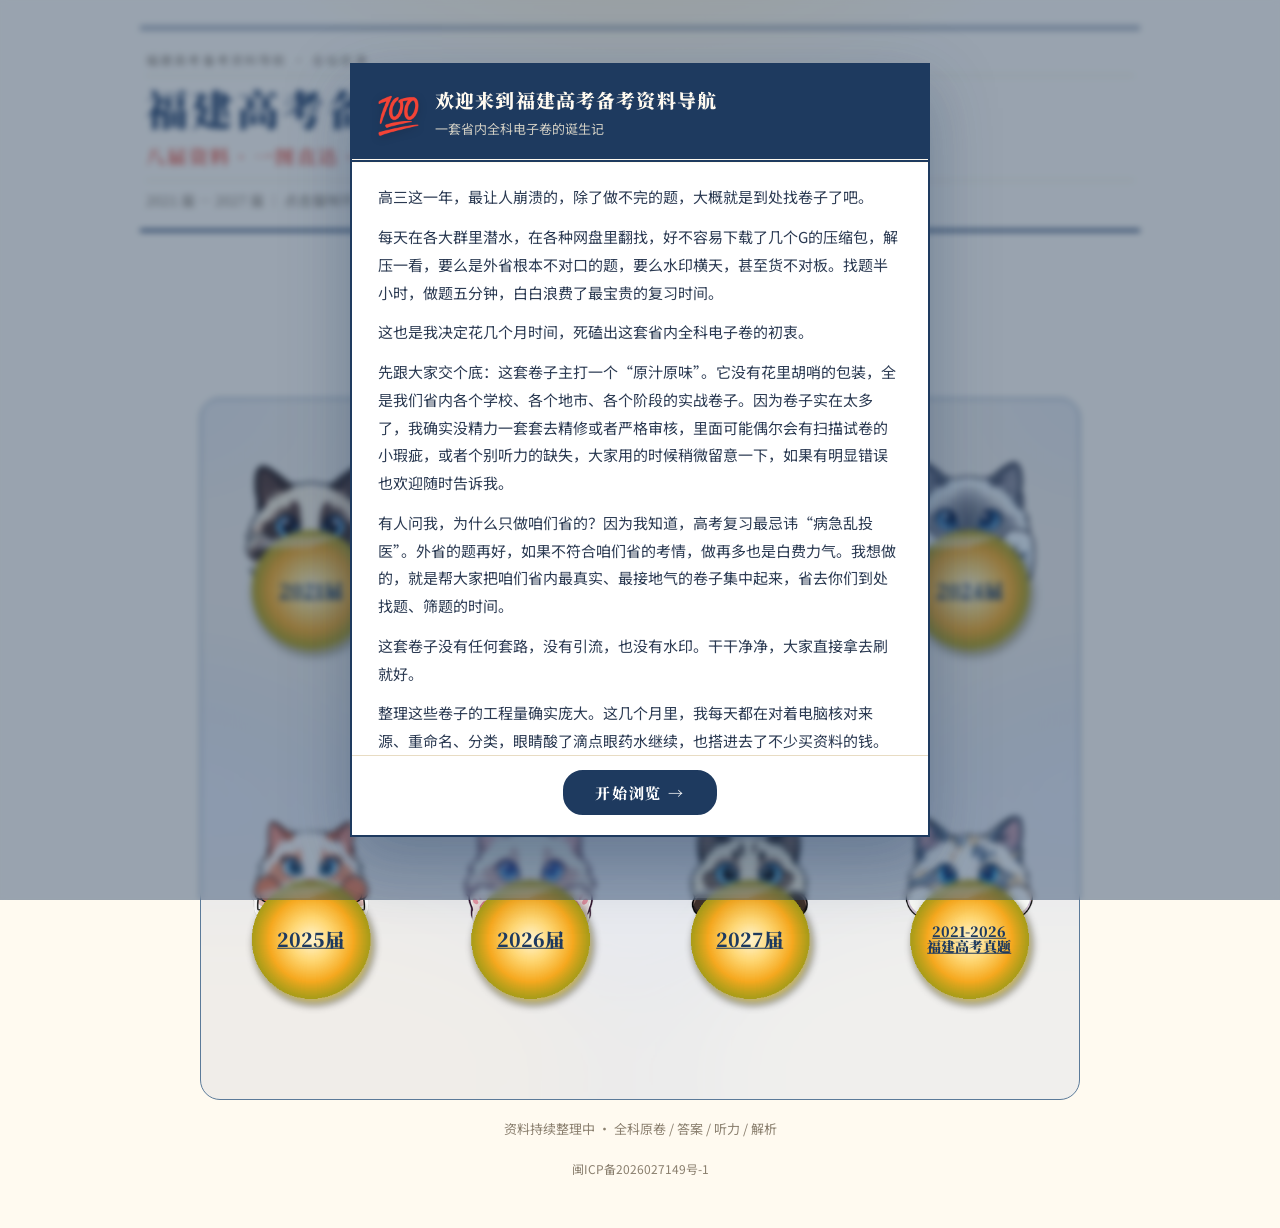
==== commit 3df931d1: "feat：调整了部分配色，统一了回到首页与侧边栏样式" ====
--- a/index.html
+++ b/index.html
@@ -1,40 +1,44 @@
 <!DOCTYPE html>
 <html lang="zh-CN">
-<head><link rel="stylesheet" href="style.css">
-<meta charset="utf-8">
-<meta name="viewport" content="width=device-width, initial-scale=1">
-<title>高考真题资料导航</title>
+
+<head>
+  <link rel="stylesheet" href="style.css">
+  <meta charset="utf-8">
+  <meta name="viewport" content="width=device-width, initial-scale=1">
+  <title>高考真题资料导航</title>
+  <link rel="icon" href="assets/facivon.svg" type="image/svg+hml">
 </head>
+
 <body>
-<div id="home">
-  <div class="np-masthead np-mast-home">
-    <div class="np-mast-left">
-      <div class="np-edition">福建高考备考资料导航 · 全站目录</div>
-      <h1 class="np-paper-name">福建高考备考导航</h1>
-      <div class="np-headline">八届资料 · 一图直达 · 全科真卷</div>
-      <div class="np-deck">2021 届 — 2027 届 ｜ 点击猫咪环上的届别圆点查看对应资料目录</div>
+  <div id="home">
+    <div class="np-masthead np-mast-home">
+      <div class="np-mast-left">
+        <div class="np-edition">福建高考备考资料导航 · 全站目录</div>
+        <h1 class="np-paper-name">福建高考备考导航</h1>
+        <div class="np-headline">八届资料 · 一图直达 · 全科真卷</div>
+        <div class="np-deck">2021 届 — 2027 届 ｜ 点击猫咪环上的届别圆点查看对应资料目录</div>
+      </div>
     </div>
+    <h2 class="home-title">选择届别查看资料</h2>
+    <p class="home-sub">点选下方布偶猫环上的年份，直达该届资料目录</p>
+    <div class="stage">
+      <a href="2021.html" class="hotspot" style="left:12.5%;top:27.16%" aria-label="2021届">2021届</a>
+      <a href="2022.html" class="hotspot" style="left:37.5%;top:27.16%" aria-label="2022届">2022届</a>
+      <a href="2023.html" class="hotspot" style="left:62.5%;top:27.16%" aria-label="2023届">2023届</a>
+      <a href="2024.html" class="hotspot" style="left:87.5%;top:27.16%" aria-label="2024届">2024届</a>
+      <a href="2025.html" class="hotspot" style="left:12.5%;top:77.16%" aria-label="2025届">2025届</a>
+      <a href="2026.html" class="hotspot" style="left:37.5%;top:77.16%" aria-label="2026届">2026届</a>
+      <a href="2027.html" class="hotspot" style="left:62.5%;top:77.16%" aria-label="2027届">2027届</a>
+      <a href="2021-2026.html" class="hotspot hotspot-long" style="left:87.5%;top:77.16%"
+        aria-label="2021-2026福建高考真题">2021-2026<br>福建高考真题</a>
+    </div>
+    <p class="home-foot">资料持续整理中 · 全科原卷 / 答案 / 听力 / 解析</p>
+    <a class="home-beian" href="https://beian.miit.gov.cn/" target="_blank">闽ICP备2026027149号-1</a>
   </div>
-  <h2 class="home-title">选择届别查看资料</h2>
-  <p class="home-sub">点选下方布偶猫环上的年份，直达该届资料目录</p>
-  <div class="stage">
-    <a href="2021.html" class="hotspot"  style="left:12.5%;top:27.16%" aria-label="2021届">2021届</a>
-    <a href="2022.html" class="hotspot"  style="left:37.5%;top:27.16%" aria-label="2022届">2022届</a>
-    <a href="2023.html" class="hotspot"  style="left:62.5%;top:27.16%" aria-label="2023届">2023届</a>
-    <a href="2024.html" class="hotspot"  style="left:87.5%;top:27.16%" aria-label="2024届">2024届</a>
-    <a href="2025.html" class="hotspot"  style="left:12.5%;top:77.16%" aria-label="2025届">2025届</a>
-    <a href="2026.html" class="hotspot"  style="left:37.5%;top:77.16%" aria-label="2026届">2026届</a>
-    <a href="2027.html" class="hotspot"  style="left:62.5%;top:77.16%" aria-label="2027届">2027届</a>
-    <a href="2021-2026.html" class="hotspot hotspot-long" style="left:87.5%;top:77.16%" aria-label="2021-2026福建高考真题">2021-2026<br>福建高考真题</a>
   </div>
-  <p class="home-foot">资料持续整理中 · 全科原卷 / 答案 / 听力 / 解析</p>
-  <a class="home-beian" href="https://beian.miit.gov.cn/" target="_blank">闽ICP备2026027149号-1</a>
-</div>
-<div id="year">
-  <button class="back-btn" id="backBtn">&larr; 返回首页</button>
-  <div id="year-body"></div>
-  <div id="park" style="display:none">
-</div></div>
-<script src="mobile-tree.js"></script>
-<script src="welcome-popup.js"></script>
-</body></html>+  </div>
+  <script src="tree.js"></script>
+  <script src="welcome-popup.js"></script>
+</body>
+
+</html>
--- a/style.css
+++ b/style.css
@@ -8,12 +8,13 @@
   --ink: #1e3a5f;
   --line: #5b7a99;
   --line-soft: #e8dcc3;
-  --accent: #e8503a;
   --sub: #8a7f6e;
   --red: #e8503a;
   --blue: #3b82f6;
   --amber: #f59e0b;
   --green: #22a06b;
+  --paw:#ffe9d6;
+  --paw-dark:#ffdcc4;
 }
 
 * {
@@ -93,9 +94,15 @@
   line-height: 1.15;
 }
 
-/* 仅 2026 内容页刊名显示版次后缀；首页 / 占位页不显示 */
+/* 仅 内容页刊名显示版次后缀；首页不显示 */
 .np-mast-2026 .np-paper-name::after {
   content: "·2026·";
+  color: var(--red);
+  font-size: 24px;
+  letter-spacing: .2em
+}
+.np-mast-2021 .np-paper-name::after {
+  content: "·2021·";
   color: var(--red);
   font-size: 24px;
   letter-spacing: .2em
@@ -410,8 +417,9 @@
 
 .np-bar-fill {
   height: 100%;
-  background: repeating-linear-gradient(45deg, var(--ink), var(--ink) 4px, var(--red) 4px, var(--red) 8px);
-  display: block
+  background: linear-gradient(135deg, #FF9A8B, #FFDA79);
+  display: block;
+  border-radius: 2px;
 }
 
 .np-bar-n {
@@ -548,7 +556,7 @@
 }
 
 .np-card[data-stage="E"] {
-  border-left: 4px solid #e8503a
+  border-left: 4px solid var(red)
 }
 
 .np-card[data-stage="F"] {
@@ -585,7 +593,7 @@
 }
 
 .np-stagebars .np-col:nth-child(5) .np-bar {
-  background: #e8503a
+  background: var(red)
 }
 
 .np-stagebars .np-col:nth-child(6) .np-bar {
@@ -622,7 +630,7 @@
 }
 
 #stage-E .np-stage-letter {
-  color: #e8503a
+  color: var(red)
 }
 
 #stage-F .np-stage-letter {
@@ -1060,7 +1068,7 @@
   display: flex;
   align-items: center;
   gap: 8px;
-  background: #ffe9d6;
+  background: var(paw);
   color: #b45f3a;
   padding: 8px 14px 8px 14px;
   border-radius: 40px;
@@ -1068,12 +1076,12 @@
   font-size: 15px;
   font-weight: 500;
   box-shadow: 0 4px 12px rgba(180, 95, 58, 0.15);
-  border: 1.5px solid #ffdcc4;
+  border: 1.5px solid var(paw-dark);
   transition: all 0.25s ease;
 }
 
 .back-home:hover {
-  background: #ffdcc4;
+  background: var(paw-drak);
   transform: scale(1.04) rotate(-2deg);
   box-shadow: 0 6px 18px rgba(180, 95, 58, 0.25);
 }
@@ -1112,8 +1120,8 @@
   flex-shrink: 0;
   width: 60px;
   height: 100%;
-  background: #ffe9d6;
-  border-right: 1.5px solid #ffdcc4;
+  background:var(paw);
+  border-right: 1.5px solid var(paw-dark);
   display: flex;
   flex-direction: column;
   align-items: center;
@@ -1127,13 +1135,16 @@
 }
 
 .toc-tab:hover {
-  background: #ffdcc4;
-}
-
-.toc-drawer-inner {
+  background: var(paw-drak);
+}
+
+.toc-inner {
   flex: 1;
+  height: 100%;
+  min-height: 0;
   padding: 30px 24px 24px 30px;
   background: #fffcf8;
+  box-sizing: border-box;
 }
 
 .toc-header {
@@ -1152,7 +1163,7 @@
   font-size: 20px;
   font-weight: 600;
   align-items: center;
-  gap:8p;
+  gap:8px;
   color: #4a3a32;
 }
 
@@ -1275,6 +1286,7 @@
 .welcome-btn,
 .toc-drawer,
 .toc-tab,
+.stage,
 .np-mast-toc {
   border-radius: 20px !important;
   overflow: hidden;
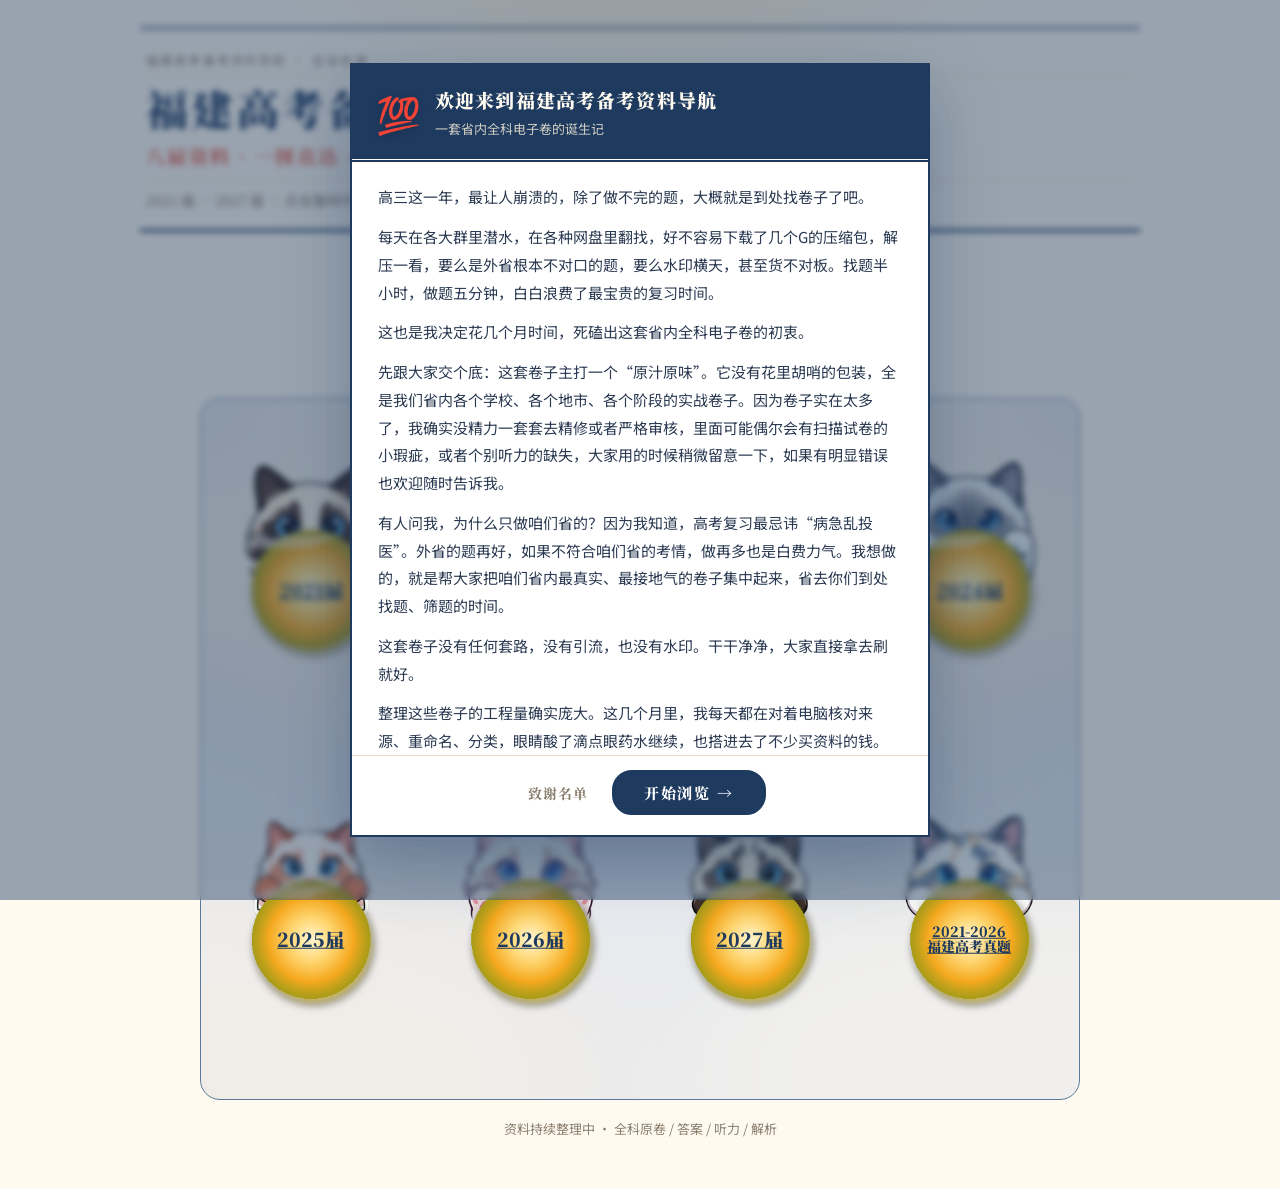
==== commit 6e2c7a6b: "feat：更新文件到最新状态、新增致谢名单并删除 CNAME" ====
--- a/index.html
+++ b/index.html
@@ -29,11 +29,10 @@
       <a href="2025.html" class="hotspot" style="left:12.5%;top:77.16%" aria-label="2025届">2025届</a>
       <a href="2026.html" class="hotspot" style="left:37.5%;top:77.16%" aria-label="2026届">2026届</a>
       <a href="2027.html" class="hotspot" style="left:62.5%;top:77.16%" aria-label="2027届">2027届</a>
-      <a href="2021-2026.html" class="hotspot hotspot-long" style="left:87.5%;top:77.16%"
+      <a href="gaokao.html" class="hotspot hotspot-long" style="left:87.5%;top:77.16%"
         aria-label="2021-2026福建高考真题">2021-2026<br>福建高考真题</a>
     </div>
     <p class="home-foot">资料持续整理中 · 全科原卷 / 答案 / 听力 / 解析</p>
-    <a class="home-beian" href="https://beian.miit.gov.cn/" target="_blank">闽ICP备2026027149号-1</a>
   </div>
   </div>
   </div>
--- a/style.css
+++ b/style.css
@@ -1290,4 +1290,222 @@
 .np-mast-toc {
   border-radius: 20px !important;
   overflow: hidden;
+}
+
+/* ===== 致谢名单：卡片内滑入面板 / 右下角常驻按钮 / 独立弹窗 ===== */
+
+/* 滑入面板需要定位上下文（overflow:hidden 已在 .welcome-card 上，缺它面板会露在卡片外） */
+.welcome-card {
+  position: relative;
+}
+
+/* 底部按钮组：致谢文字按钮在「开始浏览」左侧 */
+.welcome-foot {
+  gap: 10px;
+}
+
+.ack-open-btn {
+  border: 2px solid transparent;
+  background: transparent;
+  cursor: pointer;
+  color: var(--sub);
+  font-family: "Noto Serif SC", serif;
+  font-weight: 700;
+  font-size: 14px;
+  letter-spacing: .06em;
+  padding: 9px 12px;
+  transition: color .15s ease, background .15s ease, border-color .15s ease;
+}
+
+.ack-open-btn:hover {
+  color: var(--red);
+  border-color: var(--line-soft);
+  background: var(--paw);
+}
+
+/* 卡片内面板：从下方滑入，覆盖整张卡片 */
+.ack-panel {
+  position: absolute;
+  inset: 0;
+  z-index: 5;
+  display: flex;
+  flex-direction: column;
+  background: var(--card);
+  transform: translateY(100%);
+  transition: transform .34s cubic-bezier(.22, .9, .3, 1);
+  font-family: "Noto Serif SC", serif;
+}
+
+.ack-panel.ack-open {
+  transform: translateY(0);
+}
+
+/* 面板标题区 */
+.ack-head {
+  padding: 18px 24px 14px;
+  background: var(--paw);
+  border-bottom: 4px double var(--ink);
+}
+
+.ack-kicker {
+  font-size: 11px;
+  letter-spacing: .22em;
+  text-transform: uppercase;
+  color: var(--sub);
+}
+
+.ack-title {
+  margin: 4px 0 0;
+  font-size: 20px;
+  font-weight: 900;
+  color: var(--ink);
+  letter-spacing: .08em;
+}
+
+/* 面板内容 */
+.ack-body {
+  flex: 1;
+  min-height: 0;
+  overflow-y: auto;
+  padding: 18px 24px 24px;
+}
+
+.ack-item {
+  border: 1px solid var(--line-soft);
+  background: var(--paper);
+  padding: 14px 16px;
+}
+
+.ack-role {
+  font-size: 12px;
+  letter-spacing: .12em;
+  color: var(--sub);
+  border-bottom: 1px dashed var(--line-soft);
+  padding-bottom: 6px;
+}
+
+.ack-name {
+  margin-top: 8px;
+  font-size: 17px;
+  font-weight: 800;
+  color: var(--red);
+  word-break: break-all;
+}
+
+/* ✕ 关闭按钮（卡片内面板 与 独立弹窗 共用） */
+.ack-x {
+  position: absolute;
+  top: 12px;
+  right: 12px;
+  z-index: 6;
+  width: 32px;
+  height: 32px;
+  display: flex;
+  align-items: center;
+  justify-content: center;
+  border: 2px solid var(--line-soft);
+  background: var(--card);
+  color: var(--ink);
+  font-family: "Noto Serif SC", serif;
+  font-size: 15px;
+  font-weight: 700;
+  line-height: 1;
+  cursor: pointer;
+  transition: background .15s ease, color .15s ease, border-color .15s ease;
+}
+
+.ack-x:hover {
+  background: var(--red);
+  border-color: var(--red);
+  color: #fff;
+}
+
+/* 首页「资料持续整理中…」下一行的致谢入口（朴素文字，无边框/背景/阴影等外部修饰） */
+.ack-entry {
+  display: block;
+  margin: 6px 0 0;
+  border: 0;
+  background: none;
+  box-shadow: none;
+  padding: 0;
+  color: var(--sub);
+  cursor: pointer;
+  font-family: "Noto Serif SC", serif;
+  font-weight: 500;
+  font-size: 13px;
+  letter-spacing: .06em;
+  line-height: 1.6;
+  transition: color .15s ease;
+}
+
+.ack-entry:hover {
+  color: var(--red);
+}
+
+/* 独立致谢弹窗：全屏遮罩 + 居中卡片 */
+.ack-overlay {
+  position: fixed;
+  inset: 0;
+  z-index: 9998;
+  display: flex;
+  align-items: center;
+  justify-content: center;
+  background: rgba(30, 58, 95, .45);
+  backdrop-filter: blur(3px);
+  animation: wo-fade .24s ease;
+  padding: 20px;
+}
+
+.ack-modal-card {
+  position: relative;
+  width: min(460px, 92vw);
+  max-height: 84vh;
+  display: flex;
+  flex-direction: column;
+  overflow: hidden;
+  background: var(--card);
+  border: 2px solid var(--ink);
+  box-shadow: 0 24px 60px rgba(30, 58, 95, .35);
+  animation: wo-pop .3s cubic-bezier(.2, .9, .3, 1.2);
+}
+
+/* 弹窗内的同一份面板常显（重置卡片内那份的滑入姿态） */
+.ack-modal-card .ack-panel {
+  position: static;
+  transform: none;
+  transition: none;
+}
+
+.ack-hide {
+  opacity: 0;
+  transition: opacity .22s ease;
+}
+
+@media (max-width: 760px) {
+  .ack-entry {
+    font-size: 12px;
+    margin-top: 4px;
+  }
+
+  .ack-head {
+    padding: 16px 18px 12px;
+  }
+
+  .ack-title {
+    font-size: 18px;
+  }
+
+  .ack-body {
+    padding: 16px 18px 20px;
+  }
+
+  .welcome-foot {
+    gap: 6px;
+    padding: 12px 16px 16px;
+  }
+
+  .ack-open-btn {
+    font-size: 13px;
+    padding: 8px 10px;
+  }
 }
